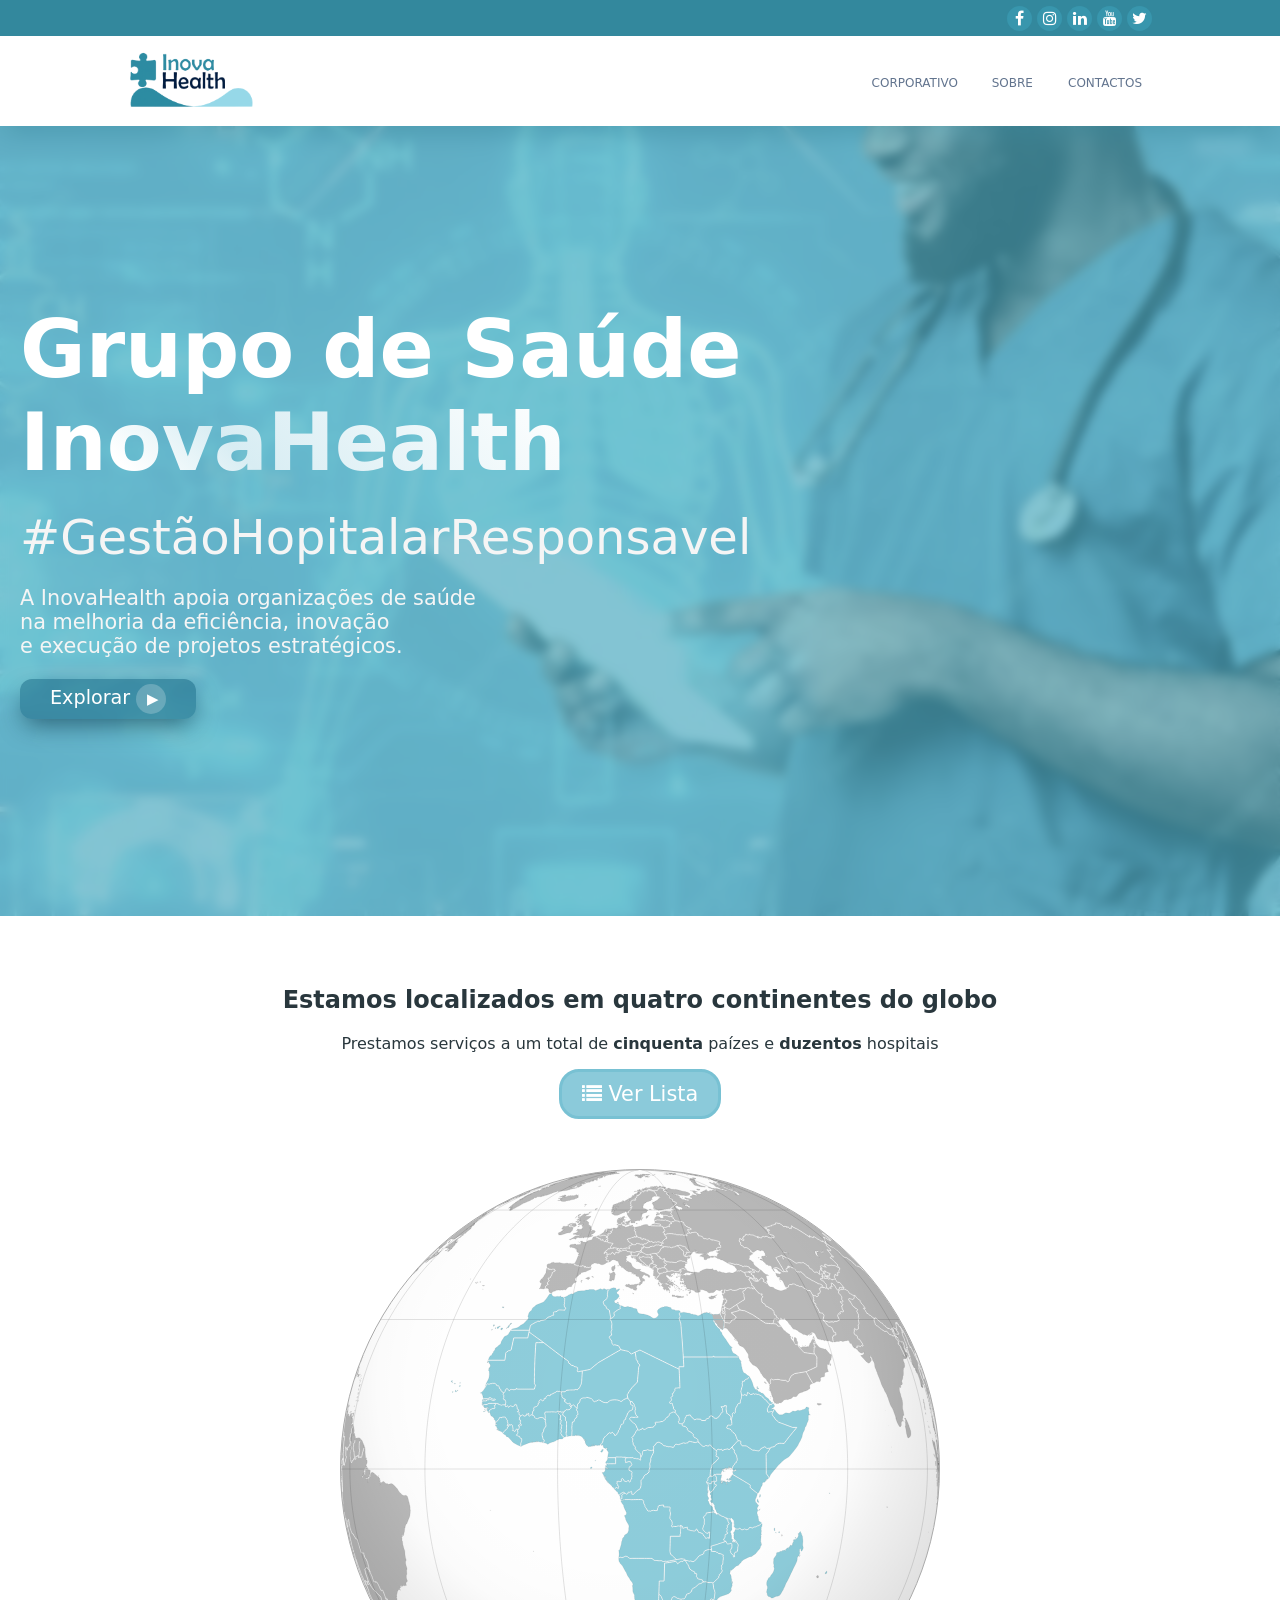
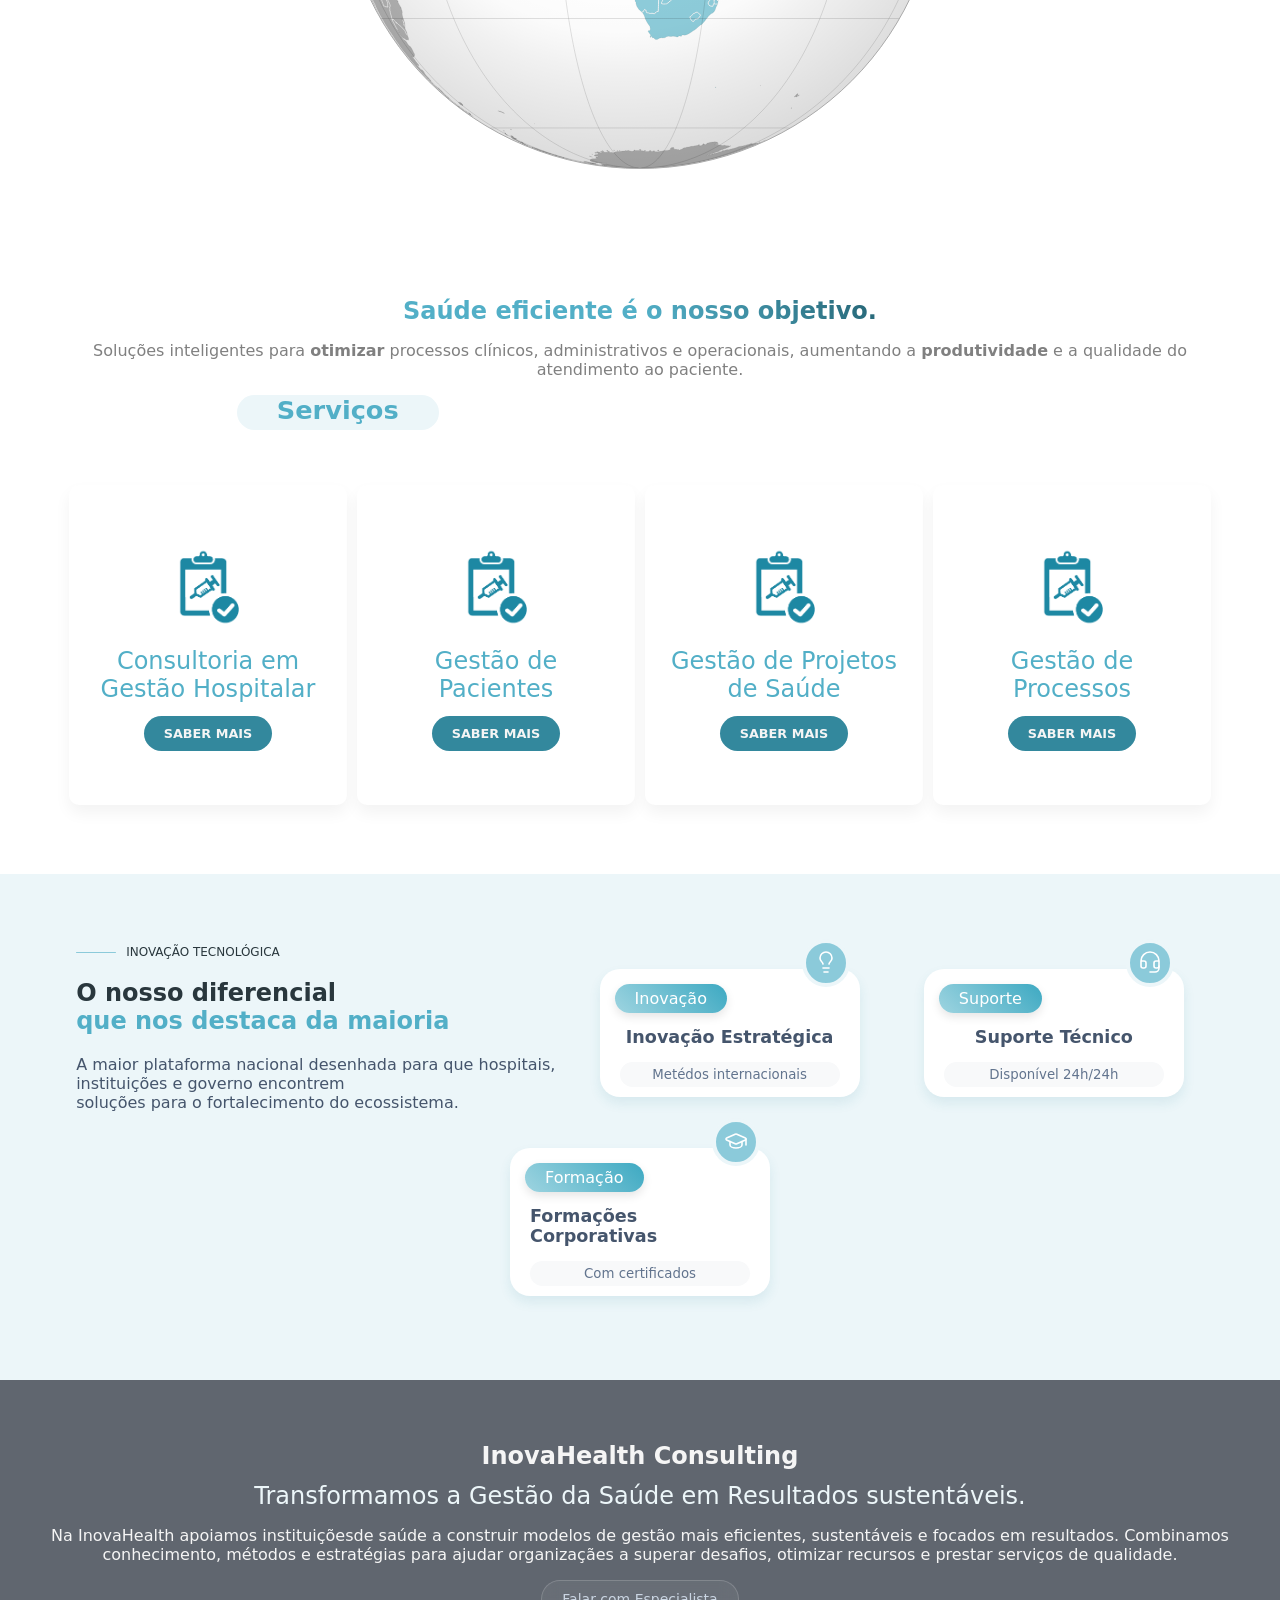
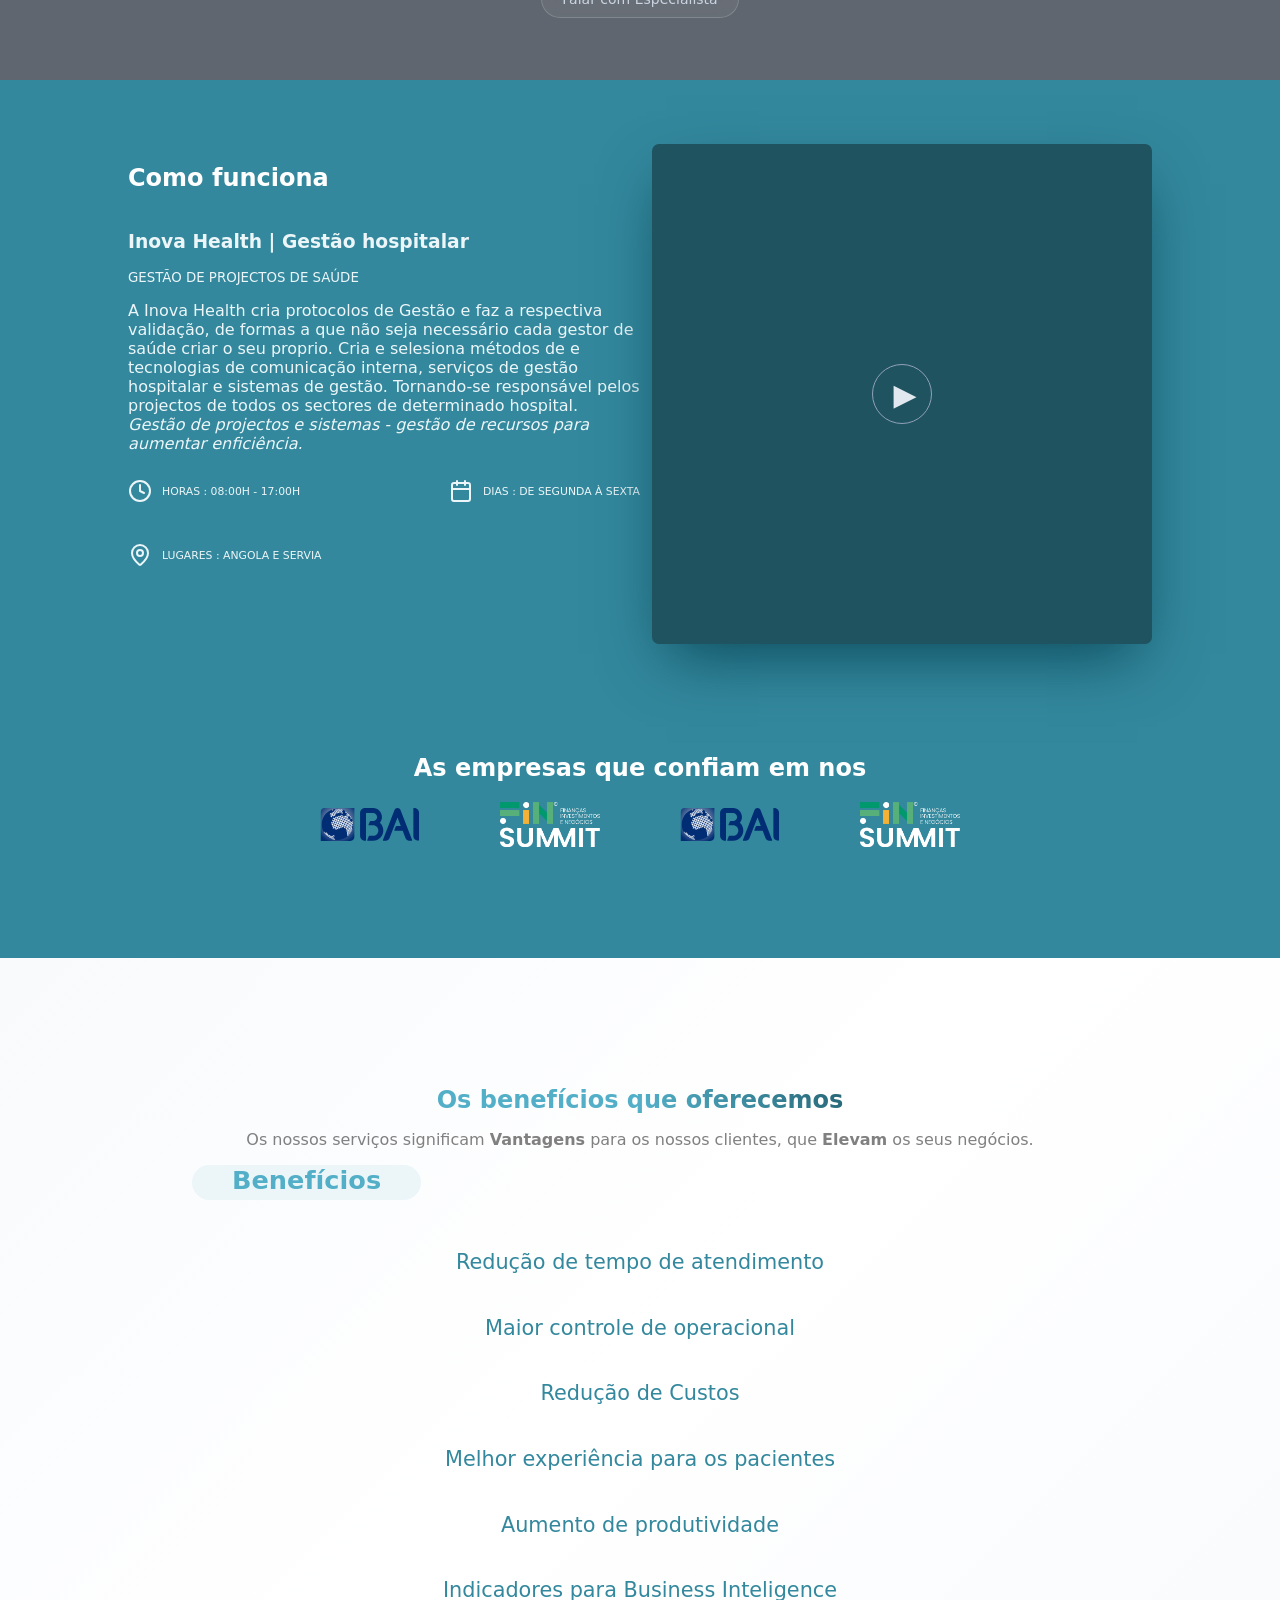
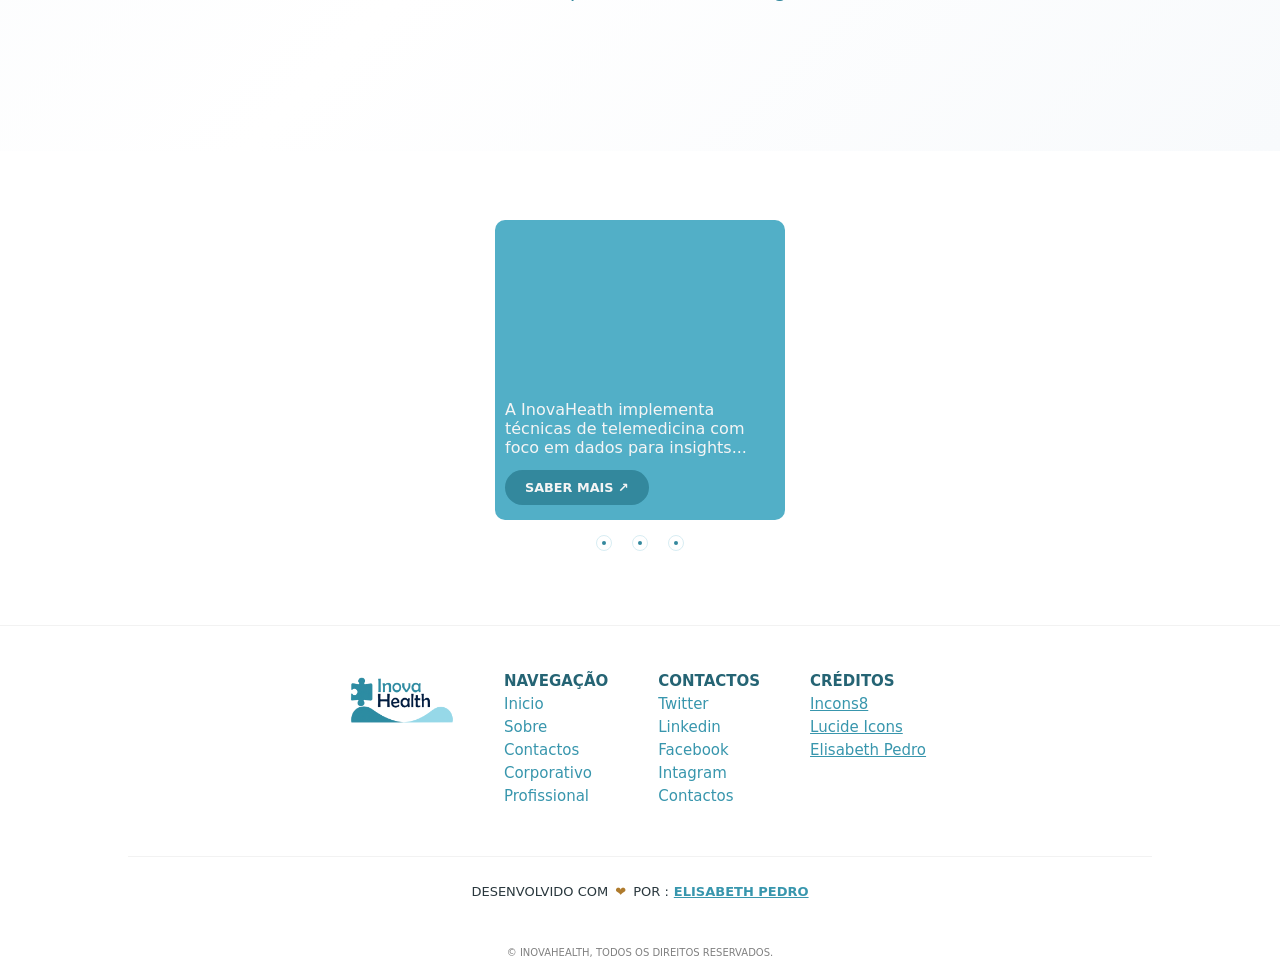
==== index.html @ 7c8f57f0 "..." ====
<!DOCTYPE html>
<html lang="en">

<head>
    <meta charset="UTF-8">
    <meta name="viewport" content="width=device-width, initial-scale=1.0">
    <title>Inova Health</title>
    <link rel="stylesheet" href="./styles/index.css">
    <!--link href='https://fonts.googleapis.com/css?family=Inter' rel='stylesheet'-->
    <link href="https://fonts.googleapis.com/css2?family=Poppins:wght@100;200;300;400;500;600;700;800;900&display=swap"
        rel="stylesheet">
    <link rel="stylesheet" href="https://cdnjs.cloudflare.com/ajax/libs/font-awesome/4.7.0/css/font-awesome.min.css">
</head>

<body id="body">
    <header>
        <div class="header-top">
            <i class="fa fa-facebook"></i>
            <a href="https://www.instagram.com/inovahealthorg" target="_self">
                <i class="fa fa-instagram"> </i>
            </a>
            <i class="fa fa-linkedin"></i>
            <i class="fa fa-youtube"></i>
            <i class="fa fa-twitter"></i>
        </div>
        <div class="header-bottom coloredIten" id="header">
            <div><img class="coloredIten" src="./assets/images/inovaHealthBGLess.png" alt=""></div>
            <i onclick="abrirMenu()">
                <svg class="coloredIten" xmlns="http://www.w3.org/2000/svg" width="24" height="24" viewBox="0 0 24 24"
                    fill="none" stroke="currentColor" stroke-width="2" stroke-linecap="round" stroke-linejoin="round">
                    <path d="M4 5h16" />
                    <path d="M4 12h16" />
                    <path d="M4 19h16" />
                </svg>
            </i>
            <nav class="nav hidden-menu" id="menu">
                <span class="icon-close-menu" onclick="abrirMenu()" id="icon-close-menu-id">
                    <svg xmlns="http://www.w3.org/2000/svg" width="24" height="24" viewBox="0 0 24 24" fill="none"
                        stroke="currentColor" stroke-width="2" stroke-linecap="round" stroke-linejoin="round"
                        class="lucide lucide-x-icon lucide-x">
                        <path d="M18 6 6 18" />
                        <path d="m6 6 12 12" />
                    </svg>
                </span>
                <span class="nav-item-set" id="nav-item-set-id">
                    <a href="#"> <span class="iten-menu-icon"> <i class="fa fa-building-o"></i></span> Corporativo </a>
                    <!--a href="#"> <span class="iten-menu-icon"> <i class="fa fa-user"></i></span> Utente </a>
                    <a href="#"> <span class="iten-menu-icon"> <i class="fa fa-briefcase"></i></span> Profissional </a'-->
                    <a href="sobre.html"> <span class="iten-menu-icon"> <i class="fa fa-info-circle"></i></span>
                        Sobre</a>
                    <a href="contactos.html"> <span class="iten-menu-icon"> <i class="fa fa-phone-square"></i></span>
                        Contactos</a>
                </span>
            </nav>
        </div>
    </header>
    <main>
        <section class="section section-banner">
            <video style="object-fit:cover" autoplay="" muted="" loop="" playsinline="" preload="metadata">
                <!--source src="https://camblycdnimages.camblycdn.com/brandvideo/1600x600-Video_03_241026.mp4" type="video/mp4"-->
                <!--source src="./assets/videos/5406015-uhd_3840_2160_25fps.mp4" type="video/mp4"-->
                <!--source src="https://alivasaude.com/wp-content/uploads/2025/08/shutterstock_1107847121.mov"-->
            </video>
            <div class="section-banner-content">
                <h3 id="banner-content-h3">Grupo de Saúde <span>InovaHealth</span></h3>
                <h5 id="banner-content-h5">#GestãoHopitalarResponsavel</h5>
                <!--p>
                    Saúde responsável é estar consigo em cada passo 
                    <br>
                    Na Inova Health cuidamos de si hoje, 
                    <br> para construirmos um amanhã melhor
                </p-->
                <p id="banner-content-p">
                    A InovaHealth apoia organizações de saúde
                    <br>
                    na melhoria da eficiência, inovação
                    <br> e execução de projetos estratégicos.
                </p>
                <button id="banner-content-btn"><span class="banner-cta-span1">Explorar</span> <span
                        class="banner-cta-span2">▶</span>
                </button>
            </div>
        </section>
        <section class="section section-lugares">
            <div class="section-header header-lugares animado">
                <h1>Estamos localizados em quatro continentes do globo</h1>
                <p>Prestamos serviços a um total de <b>cinquenta</b> paízes e <b>duzentos</b> hospitais</p>
                <div>
                    <button> <i class="fa fa-list"></i> Ver Lista</button>
                </div>
            </div>
            <div class="mapa ">
                <svg class="animado" xmlns:inkscape="http://www.inkscape.org/namespaces/inkscape"
                    xmlns:sodipodi="http://sodipodi.sourceforge.net/DTD/sodipodi-0.dtd"
                    xmlns="http://www.w3.org/2000/svg" xmlns:svg="http://www.w3.org/2000/svg"
                    xmlns:rdf="http://www.w3.org/1999/02/22-rdf-syntax-ns#" xmlns:cc="http://creativecommons.org/ns#"
                    xmlns:dc="http://purl.org/dc/elements/1.1/" width="600" height="600" viewBox="0 0 600 600"
                    version="1.1" id="svg268" sodipodi:docname="Africa_(orthographic_projection).svg"
                    inkscape:version="1.3.2 (091e20e, 2023-11-25, custom)">
                    <sodipodi:namedview id="namedview268" pagecolor="#ffffff" bordercolor="#000000" borderopacity="0.25"
                        inkscape:showpageshadow="2" inkscape:pageopacity="0.0" inkscape:pagecheckerboard="0"
                        inkscape:deskcolor="#d1d1d1" showgrid="false" inkscape:zoom="0.5" inkscape:cx="162"
                        inkscape:cy="139" inkscape:window-width="1350" inkscape:window-height="689"
                        inkscape:window-x="0" inkscape:window-y="0" inkscape:window-maximized="0"
                        inkscape:current-layer="svg268" />
                    <title id="title1">inovaHealth</title>
                    <defs id="mydefs">
                        <radialGradient id="shadow" cx="280" cy="220" r="380" gradientUnits="userSpaceOnUse">
                            <stop stop-opacity="0" offset="0" id="stop1" />
                            <stop stop-opacity=".006" offset=".5" id="stop2" />
                            <stop stop-opacity=".009" offset=".56" id="stop3" />
                            <stop stop-opacity=".017" offset=".64" id="stop4" />
                            <stop stop-opacity=".039" offset=".7" id="stop5" />
                            <stop stop-opacity=".055" offset=".74" id="stop6" />
                            <stop stop-opacity=".142" offset="1" id="stop7" />
                        </radialGradient>
                    </defs>
                    <style id="BStyle" type="text/css">
                        path {
                            stroke-linejoin: bevel
                        }

                        .map {
                            fill: #b9b9b9;
                            stroke: #646464;
                            stroke-width: .1
                        }

                        .lakes {
                            fill: #fff;
                            stroke: #646464;
                            stroke-width: .1
                        }

                        .borders {
                            fill: none;
                            stroke: #fff;
                            stroke-width: .8
                        }

                        .graticules {
                            fill: none;
                            stroke: #000;
                            opacity: .4;
                            stroke-width: .3
                        }

                        /* AU member States */
                        .dz,
                        .ao,
                        .bj,
                        .bw,
                        .bi,
                        .cm,
                        .cv,
                        .cf,
                        .td,
                        .km,
                        .cg,
                        .cd,
                        .dj,
                        .eg,
                        .gq,
                        .er,
                        .sz,
                        .et,
                        .ga,
                        .gm,
                        .gh,
                        .gw,
                        .ci,
                        .ke,
                        .ls,
                        .lr,
                        .ly,
                        .mg,
                        .mw,
                        .mr,
                        .mu,
                        .ma,
                        .mz,
                        .na,
                        .ng,
                        .rw,
                        .eh,
                        .st,
                        .sn,
                        .sc,
                        .sl,
                        .so,
                        .za,
                        .ss,
                        .tz,
                        .tg,
                        .tn,
                        .ug,
                        .zm,
                        .zw,
                        .bf,
                        .gn,
                        .ml,
                        .ne,
                        .sd,
                        .ga {
                            fill: #8ecddb
                        }
                    </style>
                    <circle cx="300" cy="300" r="300" style="fill:#fff;stroke:none" id="circle7" />
                    <g class="map" id="g201">
                        <path class="lb"
                            d="m384.63 135.42-.09.11-.17.15.17-.15.09-.11zm-.39.35-.27.17-.07.15.07-.15.27-.17z"
                            id="path7" />
                        <path class="jo" d="m384.47 138.54.46-.21.11-.01-.11.01-.46.21z" id="path8" />
                        <path class="mr" d="m165.58 186.25.09-.66-.09.66z" id="path9" />
                        <path class="zw"
                            d="m372.89 413.96-.39-.28-.56-.18-.73-.08-.95.03-1.19.15-1.25-.18-1.3-.52-1.1-.18-1.37.22-.05.01-.22-.17-.33-.38-.61-.07-.16-.09-.12-.14-.08-.18-.01-.2.15-.62-.05-.07-.15-.08-.33-.07-.79-.28-1-.28-1.63-.3-.64-.08-.14-.09-.17-.23-.26-.72-.27-.47-.66-.73-.09-.23.08-.58.09-.47.11-.4-.01-.38.03-.46.04-.31-.09-.14-.25-.09-.74-.05-.91.02.01-.47-.03-.73-.14-.43-.19-.22-.4-.23-.83-.31-1.11-.48-.94-.7-1.07-.89-.34-.15-.37-.83-.55-1.42.07-.47-.08-.23-.58-.7-.12-.37-.09-.36-.93-1.03-.31-.45-.23-.57-.23-.47-.2-.18-.27-.31-.18-.36-.07-.27.09-.36.11-.24.93.25.51.02.42-.12.49.17.57.46.64.09.72-.29.94.09 1.16.46.99.1 1.2-.42 1.11-1.14 1.06-1.08 1.04-1.24.65-1.01.91-.81 1.17-.64 1.19-.53 1.8-.66v.01l.39-.55.16-.59.05-.82.13-.53.2-.24.3-.19.4-.25 1.2-.62 1-.4 1.2-.26 1.29-.01h1.96l-.05.79-.01.89.13.09.94.02 1.49.06 1.44.06.87.64.29.14.94.17 1.13 1.08 1.45.1.98.33.85.37.47.44.32.1.44.04.21.04-.08.31-.34.54-.03.77.31 1.07-.03.92-.27 1.64-.15 1.57-.01.56.03.38.07.2-.04.23-.31.66-.26.7-.03.27-.09.2-.16.17-.66.32-.13.2-.03.36.05.3.22.11.27.17.09.22-.02.24-.14.44-.32.73.16.83.23.54.32.62.12.39-.04.28-.09.26-.7 1.14-.49.71-.59.76-.72.47-.19.23-.1.26-.04.56-.09.59-.67.91.27.78-.09.07-.21.12-.92.87-.93.89-.67.65-.78.73-.86.83-.74.7-.71.5z"
                            id="path10" />
                        <path class="zm"
                            d="M371.59 380.63h-1.96l-1.29.01-1.2.26-1 .4-1.2.62-.4.25-.3.19-.2.24-.13.53-.05.82-.16.59-.39.55v-.01l-1.8.66-1.19.53-1.17.64-.91.81-.65 1.01-1.04 1.24-1.06 1.08-1.11 1.14-1.2.42-.99-.1-1.16-.46-.94-.09-.72.29-.64-.09-.57-.46-.49-.17-.42.12-.51-.02-.93-.25-.78-.8-.43-.32-.33-.13-.98-.13-2.24-.18-.24.04-.94.16-1.18.19-1.02.2-1.07.2-.94-.82-1.08-.94-1.12-1.05-.85-.82-.41-.48-.75-.63-.54-.3-.21-.16-.5-1.67-.25-1.54.03-1.17.1-3.22.08-3.24.05-1.63.04-1.62.08-3.26.02-.79h9.41l.27-.02.33-.05.03-.16-.4-.8.03-.28.13-.55.19-.47.26-.62.03-.36-.15-1.19.04-.66.07-.69.07-.66-.05-.45.09-.25.15-.36.09-.4.09-.17-.02-.16-.08-.3-.06-.67-.08-.93-.09-.67.18.04.38.06.18.33.1.36.25.02.67.21.22.3.14.64-.1.33-.23.27.21.23.45.16.26-.05.77-.44.31-.08.4-.08.36-.11 1.01-.2.55-.09.32-.16h.21l.15.13-.15.45-.06.41.17.76.13.35.31.26.23.14.26.27.54-.05 1.17.39.36.18.49.18.35.06 1.22.14.45.09.83.13.67.02.47-.06.34-.11.21-.12.09-.11.16-.38.28-.82.11-.24.25-.12.32-.07.18.13.17.91.9.83.29.69.2.59.2.16.34.2.56.07.5.02 1.04.43.82.34.59.24.27.18.17.3.11.24.15.6.17.48.32.09.28.04.27.32.2.29.39.7.28.48.08.47.34.32.47.13.45.02.26-.14.65-.25.51-.27.36-.1.21.06.15.19.07.38.01.21.33.2.27-.08.11-.23.01-.12.06-1.03.05-.89.04-.84.06-1.02.04-.89.04-.74.04-.77-.23.05-.29.17-.66.02-.26.13-.09.2.04.26-.01.35-.1.16-.29.07-.41-.14-.75-.17-.62-.11-.43-.47-.58-.7-.39-.35-.93-.73-.16-.15-.28-.34-.23-.58-.1-.39-.11-.29-.11-.42.26-.66.39-1.25.27-.91.16-.67.5-.68.06-.61-.16-.79.07-.43.07-1.1.07-.92.02-.45-.1-.79-.29-.87-.66-1.21.01-.26.43-.28.68-.5.34-.3.4-.42.19-.22.4-.54.25-.44.11-.57-.17-.54.38-.1 1.23-.2 1.35-.21 1.43-.22 1.44-.22 1.39-.22 1.26-.2.87-.13.11.37.25.62.29.45.36.4.32.24.21.07 1.36-.02.48.24.42.31.08.47.27.3.29.24.13.02.23-.05.36-.01.34.1.15.11v.4l.1.17.45.07.47.03.44.27.48.05.56.11.25.29.59.3.72.27.51.3.27.14.01.13.13.26.13.19v.27l.05.25.2.07.17.01.17-.18h.21l.23.12.07.29.16.4.29.27.18.25-.09.48-.15.43.38.42.5.41.13.18.01.6.07.2.33.5.15.33-.02.2-1.01.98-.3.1-.29.05-.27.21-.16.21.05.11.08.34.19.53.18.37-.2.47-.42.79-.18.07-.07.6.1.22.18.17.05.41-.03.56-.05.45-.3 1.14.36 1 .14.11.59.01.09.08-.16.29-.27.29-.17.15-.77.34-1.11.37-.25.36-.18.53.1.31.14.17-.08.46-.13.48.01.38-.07.34-.16.16-.22.51-.27.51-.2.23-.29.24-.44.2v.1l.47.24.12.16.03.11-.11.11-.11.15.21.15.27.13.23.34.2.47.05.17.05.06.08.01.17-.07.31-.26.22-.09.24.37-1.07.36-.56.19-1.59.54-1.4.47-.36.09-.72.23-.36.14-1.26.42-.53.2-.43.21-1.04.3-.98.29-1.08.3-1.2.33-.68.24-.46.2-1.07.42-.06.1v.29l.09.58.23.54.2.3.09.79.03.69z"
                            id="path11" />
                        <path class="ye"
                            d="m472.75 214.33-1.86.89-.47.4-.4.49-.26.61-.07 1.08.36.98.06.53-.47.35-.45.25-.49.39-.32.09-.22.31-.28.21-1.07.56-1.2.43-1.94.52-.7.56-.66.38-1.07.12-1.42.53-.78.43-.94.69-.2.22-.11.52-.26.44-.54.72-.42.38-.32.02-.59.2-.72.04-1.27-.25-.3.18-.22.28-.89.5-.85 1-.68.26-1.12.32-.76.41-.53.17-.69.09-1.32-.05-1.23.15-1.12.29-.48.53-.53.85-.97.35-.21.3-.25.62-.64.16-.59.11-.64-.27-1.08.75-.43.12-.66.04-.46.15-.35-.04-.46-.3-.94-.35-.64.23-.13-.71-1.33-2.18.02-1.89-.03-.27-.31-.84-.74-.77-.09-.98-.3-.7-.26-.71.03-.19v-.17l-.47-1.11-.14-.22-.07-.23.09-.18-.03-.2-.21-.34-.27-.64-.95-.5.12-.47.2.16.25.14.01-.3-.03-.23-.55-1.43.31-1.89-.4-1.7.74-.69.18-.21.1-.18.14-.39.25-.12.04-.41-.03-.2-.2-.18-.2-.47-.04-.6.01-.26.02-.46.27-.17.05-.13-.27-.29v-.18l.42-.48.18-.15.29-.15.25.01.3.08.28.14.28.24.3.28.42.11.27-.03.24.13.18-.07.19-.15.34.01.29-.16.86-.08.85.05.85-.14.87.02.88.01.2.02.2.08.81.43.57.09 1.14.12 1.21.12 1.05.11.86-.1.71-.08.2.01.26.27.54.66.5.63.73.03.42-.23.45-.33.27-.26.19-1.02.12-.66.4-.74.34-.61.44-.82.25-.46.47-.89.54-.35 1.04-.67 1.02-.65.66-.43.58-.2 1.02-.17 1.18-.19 1.18-.2 1.26-.21 1.39-.24.95-.16 1.2-.2 1-.17.88-.15.91-.16.28.49.27.5.28.49.27.49.28.5.27.49.28.5.27.49.27.5.28.49.54 1 .27.49.54 1 .54.98.31.16.26.46.72 1.32.36.65.37.66zm-43.66 6.75-.13.11-.06-.19.04-.44.13-.13.14.33-.04.18-.08.14zm1.69 8.08-.28.16.16-.41.2-.08.06.02-.14.31zm-.01-1.35-.05.1-.08-.02-.31-.27.27-.3.2.28-.03.21zm47.91 6.77.25.07.36-.18 1.07-.02 1.37.56-.22.15-.12.21-.54.18-.51.44-1.62.21-.51-.11-.45-.43-.82-.55.25-.35.04-.16.09-.15.38-.27.42.05.56.35z"
                            id="path12" />
                        <path class="vn"
                            d="m593.94 246.07.05.25.1.6.1.59.05.25.02.17-.21-1.1-.1-.48-.03-.18.01.01-.04-.3.05.19zm1.27 6.45.03.22.1.68.13.83.06.46.06.43.01.23-.02-.07-.1-.77-.06-.28-.31-1.98-.36-2.17-.17-1.08-.04-.27-.02-.16-.04-.23-.05-.26-.07-.37-.03-.17-.03-.07-.09-.45v.01l.02.15-.04-.19-.06-.3-.08-.38-.08-.37v-.05l-.03-.21-.05-.27.01-.04.02.01-.01-.07-.05-.28-.06-.37-.03-.21-.03-.16-.16-.78-.02-.13.02.07.05.19.02.08-.09-.49-.01-.06-.01-.09-.01-.02.43 2.25.91 5.16.34 2.03zm-10.98-45.32-.12-.37-.04-.12-.02-.05-.08-.23-.18-.51-.11-.33-.08-.22-.07-.23-.13-.38-.07-.22-.06-.17-.05-.13-.09-.25-.15-.37-.11-.28-.14-.36-.09-.25-.41-1.04-.16-.36-.07-.18-.06-.18-.03-.12-.08-.27-.1-.31-.3-.8-.05-.14v-.02l.01-.01.01-.02.17.36-.01-.04-.22-.67-.14-.39-.11-.34-.08-.21-.12-.35-.11-.31-.16-.43-.06-.16-.03-.07v.05l-.03-.09-.12-.31-.07-.2-.09-.22-.09-.19-.03-.06-.03-.08-.08-.22-.07-.21-.04-.13-.16-.44-.09-.21-.09-.22-.18-.42-.19-.46-.07-.15v.02l.11.39.08.25.16.45.02.1-.09-.2-.1-.2-.17-.3-.12-.25-.64-1.51-.12-.31-.13-.35-.19-.5-.12-.32-.12-.31-.1-.27-.11-.27-.07-.15-.03-.05-.03-.06-.15-.35.01.05.17.42.05.16.02.07-.04-.06-.07-.17-.12-.3-.16-.38-.11-.26-.13-.26-.15-.33-.34-.73-.25-.52-.2-.46-.06-.17-.08-.24-.14-.39-.18-.48-.11-.3-.05-.12-.02-.09.03.05.11.2.14.25.15.29.14.3.13.29.05.08-.01-.02-.07-.22-.07-.21-.1-.25-.08-.22-.14-.36-.09-.24-.01-.03.04.08.34.75.03.05-.04-.12-.24-.59-.09-.23.03.06.52 1.12v-.01l-.02-.05-.07-.17-.15-.39-.17-.41-.08-.23-.01-.05.09.2.12.27.03.04-.19-.48-.02-.08.01.01v-.02l-.08-.18-.09-.25-.2-.48-.18-.43-.08-.17-.04-.11-.06-.17-.17-.41-.08-.2-.04-.11.08.18.15.35.12.26.12.28.1.24.03.06.99 2.36 1.97 4.85 1.88 4.88 1.79 4.92 1.71 4.94.78 2.37z"
                            id="path13" />
                        <path class="ve"
                            d="m12.56 252.51-.16.17.02-.14.07-.24.09-.06.04-.09.05-.05.03.01.02.07-.09.13-.07.2zm-1.35-10.24-.1.67-.03.13-.17.45-.07.03-.06-.01-.02-.09v-.29l-.06.08-.11-.1-.01-.1.11-.36.12-.15.03-.03-.02.23.03.19.07.02.09-.35.2-.5v.18zm-1.37 1.15-.06.12-.06-.12-.01-.16.06-.18h.07l.01.22-.01.12zm2.3 10.49-.09.1.07-.51.04-.14.19-.42.05-.08.01.09-.02.11.03.19-.06.23-.1.26-.12.17zm.94 1.64.05 1.25-.02.14-.04.16-.19.3-.06.15-.12.56-.23.31-.17.38-.13.34-.06.14-.17.07-.08.21-.15.64-.08.27-.13.31-.02.2.02.7v.22l-.08.33-.03.24.03.28.06.07.09-.12.09.01.04.07.02.09-.02.21-.1.46-.08.3-.29.46-.13.26-.08.2-.11-.1h-.06l-.07.15-.04.13-.09.04-.12.07-.06.09-.06.23-.07.32-.01.39-.01.35-.03.32-.07.88-.06.21-.1.23-.13.42-.16.57v.17l.12 1.21.13 1.23.14 1.22.03.05.04.14v.89l-.02.23-.05.3-.09.34-.1.27-.13.24-.1.22-.12.58-.05.21-.05.08-.08.08-.13-.02-.07-.05-.14.44-.14.16-.12.59-.33.48-.31.36-.09.15-.25-.3-.07.09-.1.28-.08.22-.06.02-.05.11-.06.4-.11 1.39-.12.42h-.12l-.04-.49-.07-.36-.1-.86-.03-.12-.04.01-.16.26-.06-.12-.04-.13-.09.04-.15.01-.1.01-.03-.24-.01-.48-.02-.17-.02-.14-.05-.07H5.8l-.03-.09-.01-.41-.04-.2h-.05l-.04.22.04.75v.4l.05.58.17 1.24.02.39-.03.5-.05.77-.03.72.01 1.05.04 1.06v.67l-.04.5-.03.27-.01.11.02.11.08.16.19.09h.12l.19.12-.01.37-.04.61-.05.35-.03.11-.11.08-.11.37-.17.38-.08.05-.04.07-.04.11-.02.14-.05.7-.07.79-.09.47-.1.39-.09.04-.07-.03-.04.11-.05.32-.08.4-.06.21-.07-.02-.09.2-.1.31-.07.27-.06.45-.08.47-.08.33-.04.4-.06.52-.06.02-.01-.31.04-.5-.03-.43-.05-.23-.03-.07-.03.03-.07.21-.09.39-.06.27-.04.13-.1.12-.08.06-.03-.08-.05-.29-.12-.89-.14-1.2-.01-.35.02-.36-.02-.52v-.55l-.01-.19.01-.42-.02-.74v-.61l-.02-.31.02-.27v-.26l-.01-.22-.01-.69.02-.3.01-.3-.02-.2-.03-.23-.02-.46-.04-.43-.02-.17-.02-.07.01-.42-.01-.12-.03-.04-.05-.17-.06.21.02-.33.02-.19.27-1.53.13-.71.02-.1.02-.17.02-.22-.01-.25-.02-1.18-.01-.22-.02-.18v-.5l.04-1.16.01-.58.02-.45.04-.5.02-.39v-.27l.07-.82.13-1.38.1-1.05.05-.72.08-.54.08-.38.09-.57.08-.79.1-.64.11-.5.07-.5.03-.49.03-.31-.01-.32-.07-.22-.07-.03-.07.25-.14.23-.19.21h-.13l-.07-.21-.08.07-.08.36-.04.08v-.2l-.01-.05-.04.12v-.06l.04-.96.04-.9.06-1.07.08-1.23v-.08l-.02.01-.03.02-.03-.13v-.35l-.01-.22-.02-.04-.03.07-.11.43-.03.04-.03.01-.03-.22-.03-.03-.06.14-.02.08v-.22l.03-.33.09-.79.07-.63V261.41l.02-.21.04-.35.06-.46.11-.75.03-.27.12-.81.06-.42.04-.21.05-.33.09-.7.07-.49.07-.55.09-.72.16-1.13.21-1.35.01-.13-.01.06v-.06l.09-.54.01-.1-.04.19-.06.28.02-.14.03-.17.08-.49.11-.62.1-.57.11-.59.33-1.86.15-.85.29-1.52.24-1.21.11-.55.15-.73.09-.39.07-.31.11-.42.46-2.08.08-.32.11-.31.08-.24.09-.26.04-.13.02-.06-.06.24-.08.3-.05.19-.18.47-.03.09-.05.2-.09.44-.07.35-.2 1.15-.05.28-.09.63-.03.08-.01.01-.15.82-.08.56-.29 1.45-.15.65-.15.77-.07.3-.29 1.5-.13.9-.08.45-.09.65-.02.21-.03.26-.08.45-.09.59-.04.32v.13h.02l.12-.4.04-.18.06-.32.14-.65.14-.84.17-1 .11-.66.13-.93.1-.66.08-.62.18-1.05.05-.33.08-.46.15-.8.07-.29.13-.66.08-.18.33-1.07.13-.27.22-.57.08-.29.12-.46.02-.06-.03.44.06-.15.09-.35.12-.66h-.04l-.15.24.05-.29.05-.25.15-.8.14-.6.12-.48.07-.2.08-.21-.04.33-.04.3-.05.3-.17.81-.15.83-.1.57-.05.43.03-.03.03-.07.14-.1.02.3.07.15-.03.62-.04.76-.08.55-.1.54-.04.35-.09.37-.1.61-.09.61-.02.4.12.1.21-.26.32-.24.12-.21.51-.11.05.3-.05.29-.04.23-.03 1.1.12.15.06.36.1.19.1.27.09-.04.08-.09.08-.02.89-1.84.31.04.07-.12.07-.16-.07-.28-.24-.11-.11.19.04-.47.08.01.32-.16.33.1.35-.33.16-.06.08.07.28-.22.43.26.42-.22-.1.31-.16.18-.22.06-.23.45-.31-.08-.24.16.04.12-.08.46.01.09.03.01.02.34-.02.22-.06.47-.12.5-.09.23.11-.08.09-.23.03-.24.06-.28.04.09.01.12-.11 1.33-.04.69.03-.02.02-.03.05-.13.09-.33v.21l.01.08.01.02.03-.29.09-.38.02-.14.04-.03.04.06.04.1.04.44v.45l-.03.25v.14l.03.15-.02.23.07-.36.02-.27.04-.31.16-.01.1-.4.05.24.04 1.1.06.19.21.21.08.53.02.48-.14.5-.19.25-.11.31-.08.3-.05.31-.1.36-.03.13-.1.5-.15.61-.18.65-.42.01.06.26.07.2.08.51.18-.4.19-.03.26-.44.09-.07.35.23.14-.33.09-.09.2.06.14.35z"
                            id="path14" />
                        <path class="va" d="m286.18 100.31-.04.01-.01-.01.02-.02.03-.01v.03z" id="path15" />
                        <path class="uz"
                            d="m481.19 98.96.02-.07.07-.07.31.13.31.17.1.08.06.09-.19.33-.16.15-.1.03v.04l.19.38-.12.07-.13.11-.03.18.06.41-.19.6.08.12.12.1.26.07.4.18.25.15.26-.19.12.04.25.2.49.54.29.14.31.12.17.04.28.13.29.05.14-.05.29.11v-.05l-.56-.8.28.13h.09l.02-.1-.05-.13-.16-.27-.24-.27-.01-.12.04-.02.07.03.08.07.18.24.32.16.44.4.37.45.2.03.27.09.08-.08.14.05.19.21.15.21.13.16.09.04.11-.1.14-.01.21.09.27.15.53.39.12.05.4.03.13.08h.13l.09-.07.39.13.06.07.02.09-.34.54.06.16v.22l-.08.11-.07.01-.52-.21v.05l.03.08.07.1.24.22.06.14v.11l-.29-.09-.08-.06-.05-.06h-.09l-.09.06.01.39.05.2.05.13-.07.07-.1.02-.04.19-.08.14-.13-.11-.12-.11-.07-.04-.09.03h-.13l-.24-.13-.27-.13-.2-.05-.43.07-.19.06-.03.06-.13.02-.47.13-.15-.05-.23-.21-.24-.23-.2-.08-.21-.06-.12-.09-.09-.11-.05-.11-.03-.06.08-.43.07-.39.01-.03-.02-.08-.04-.13-.05-.07-.36-.16-.06-.07v-.07l-.07-.1-.38-.28-.62-.44-.13-.05-.04.03.18.43.01.11-.16.28-.17.19-.3.35-.07.1-.11-.02-.15-.06-.54-.35-.28-.12-.06.12.01.17.25.35v.19l-.07.08.89.95.06.12-.16.04.38.36-.09.04-.34-.09-.41-.05-.62.16-.01.06.03.08.09.07.36.01.32-.04.14.07.09.12.01.07-.1.01-.21.08.03.07.04.07.22.21.19.14.06.08v.06l-.03.03-.15-.1-.03.02.04.09.04.11v.07l-.15-.04-.09.03.18.39.23.43v.29l-.04.11-.14.03-.26-.04-.17-.04-.46-.06-.49-.12-.54-.11-.28.25-.03.16.02.14-.04.07.38.9.09.11.16.08.66.19.13.07.11.09.28.41.08.06.22.05.27-.01.18-.04.24.04.2.09.16.14.14.15.31.9.23.33.38.47.37.37.5.36.35.23.11.11.11.17.11.22.09.34.04.3-.08.13.02.39.09.47.01.62.08.35.56 1 .08.3-.08-.11-.21-.12-.23.02-.19-.05-.15-.13-.17.04-.2.2-.38-.11-.58-.41-.72-.15-.75.09-.3-.46-.34-.58-.42-.77-.09-.6-.08-.12-.12-.11-.14-.1-.58-.16-.2-.09-.3-.19-.36-.2-.29-.13-.43-.18-.36-.1-.13.07-.11.1h-.15l-.19-.05-.83-.45-1.34-.78-1.01-.54-.59-.26-.15-.09-.39-.24-.99-.65-.34.09-.82-.42-.77-.42-.18-.11-1.05-.76-.88-.49-.97-.54-.61-.34-1.05-.57-.55-.34-.2-.13-.26-.24-.9-1.18-.55-.54-.48-.29-.6-.56-.73-.83-.51-.54-.3-.25-.45-.27-.62-.3-.49-.15-.14.01-.05.04-.05.05-.02.22-.23.02h-.18l-.21-.08-.56-.07-.23-.08-.31.01-.6.12-.18-.02-1.02-.5-.43-.2-.13-.11-.12-.19-.06-.27-.03-.19-.16-.2-.27-.22-.14-.23.01-.12.22.04.01-.08-.1-.13-.15-.08-.26-.2-.52-.18-.1-.08-.03-.08.01-.09-.11-.19-.14-.25-.03-.13-.05-.1-.11-.08-.19-.09-.36-.23-.29-.03-.86.01-.33-.09-.3-.13-.52-.48-.18-.11-.13-.05-.26-.02-.32-.05-.21-.08-.69-.44-.64-.39.07.37-.11.07-.37-.03-.31-.06-.09.08-.07.15.09.09.18.11.36.18.65.47.33.25.08.09.01.07-.03.03h-.18l-.1-.08-.1-.13-.25-.2-.19-.12-.19-.07-.23-.05-.31-.1h-.14l-.06.11-.02.15.14.32.05.41-.02.16-.32.09-.86.04-.19.12-.09.15-.04.5-.14.16-.07.23.49.73.6.85.31.24.15.07.06.08-.03.08-.03.09-.04.17h-.16l-.34-.05-.28-.04-.9-.05-.74-.04-.82-.05-.5-.89-.52-.9-.51-.89-1.04-1.78-1.04-1.76-.53-.87-.52-.87-.53-.87-.54-.87-.53-.86-1.08-1.72-1.08-1.7.28-.1.36-.13.34-.13.41-.15.45-.17.39-.15.46-.17.34-.13.33-.13.42-.14.65-.23.72-.26.34-.12.26-.04.42.17 1.62.72.53.25 1.08.48.53.24.54.24.53.25 1.08.48.53.25.54.24.53.25.54.24.53.25.5.22.27.17.34.38.37.3.52.32.52.33.68.44.46.3.48.32.78.51.49.32.23.01.38-.07.51-.11.4-.08.48-.1.45-.09.36-.07.65.05.64.06.9.08.52.04.3.03.33.03.54-.54.17-.08.42.25.41.28.43.3.46.29.36.18.48.23.47.4.63.54.41.35.43.36.29-.29.13-.14.29.45.27.41.4.61.32.51.34.61.32.47.28.41.22.32.47.02.34.01.43.01.32.41.46.58.44.52.38.44.5.57.26.3.35.36.15.09.2.06.53-.04.44-.04.34-.03.84-.07.23.09.1-.06.13-.06.31.26.16.13.19.14.22.13.13.27.19.39.11.2.31.22.2.13.5.26.4.14.22.05.15-.06-.04-.15-.15-.2-.24-.21-.16-.26-.07-.18-.04-.34-.05-.32.05-.32.1-.32-.03-.23-.23-.4.05-.23.12-.14.2-.12-.07-.2.14-.34.11-.16.21-.1.24-.22.12-.26-.06-.49.01-.32.05-.19.16-.01.23.16.11.01.01-.07-.04-.21-.06-.23.04-.1.18-.05.07-.16zm3.05 5.12-.07-.1-.19-.16-.17-.09-.02.04.13.13.26.19.06-.01zm4.16 4.15-.09.03h-.22l-.15-.04-.15-.33-.04-.06-.01-.01-.09-.05-.19-.13-.16-.19-.09-.18.01-.08.05.01.32.28.17.08.26.05.07.27.29.29.02.06zm1.14-.23.06.17-.14-.04-.16-.12-.04-.09.1-.05.03-.05h.05l.1.18z"
                            id="path16" />
                        <path class="uy"
                            d="m67.3 466.09.03.16.11.3.37.73.32 1 .3.57.04.59.2.66-.16-.02.05.28-.2.86-.38-.16h-.19l-.43-.38-.5-.13-.16.15-.06.41h-.11l-.08-.02-.3-.18-.34-.36-.78-.43-1.03-.96-.47-.02-.26.13-.14-.13-.2-.25-.3-.36-.85-.85-.78-.85-.59-.84-.55-.91-.62-1.09-.23-.34-.04-.19.06-.04-.09-.28-.19-.43-.19-.32-.43-.6-.56-.84-.3-.41-.31-.66-.19-.33-.23-.28-.19-.29-.15-.3-.18-.29-.2-.27-.11-.23-.02-.18-.1-.28-.18-.37-.15-.29-.11-.2-.14-.18-.16-.18-.18-.35-.2-.52-.2-.46-.21-.41-.19-.33-.18-.25-.08-.17.01-.09-.12-.26-.39-.66-.37-.54-.19-.43-.14-.5-.15-.4-.16-.31-.05-.17.25.33.27.08.23.02-.01-.09-.22-.54.03-.16.1-.04.16.03.34.36 1.08 1.17.78.82.31.38.25.29.21.26.37.7.18.3.06.09.08.01.08-.05.01-.15-.06-.22-.03-.19v-.09l-.12-.3.02-.03.13.11.38.39.32.37.15.21.17.22.16.19.14.18.26.24.2.16-.01-.16.5.5.69.42.23.25.29.36.47.54.51.49.3.21.25.12.16.1.17.19.23.2.11.07.13.18.3.4.37.49.35.46.43.44.41.35.32.19.26.24.19.25.09.37.13.47.09.36.02.25.06.18.14.27.89 1.44.32.53.09.14.08.1.18.14.17.12.05.02z"
                            id="path17" />
                        <path class="vi"
                            d="m19.78 205.96-.07.05-.01-.23.09-.09.03.05-.04.22zm.19-.12-.1.13-.03-.01v-.05l.08-.15.05.08zm-.98 2.78-.01.22h.09l-.16.22-.17.02.12-.35.13-.11z"
                            id="path18" />
                        <path class="pr"
                            d="m19.03 205.39-.02.1.03-.01.05-.21h.01l.1.13.01.21.06.1-.22.69-.16.27-.14.29-.15.36-.23.41-.15.12-.08.01-.02-.01v-.07l-.08.06-.01-.18-.07.05-.09-.04-.1.15-.05.04-.02-.03-.01-.07h-.08l.01-.13.27-.79.11-.35.08-.3.04-.18.06-.22.08-.14.09-.21.11-.31.05-.08.05-.04.1.15.38.08.01.03-.02.12zm-.06 1.69-.06.03-.03-.04.04-.15.11-.14.08.02.02.08-.01.06-.15.14zm-1.62.22-.01.01v-.02l.01-.05.01-.07.02-.07.03-.07.01-.03.03-.01.01.01-.01.05-.02.03-.01.04-.03.08-.01.03-.01.02-.01.04-.01.01z"
                            id="path19" />
                        <path class="us"
                            d="m88.6 88.55.01-.01h.19l.72-.71.35-.33-.09.11.03-.01.18-.17.12-.11-.01.02-.15.16-.1.1.04-.03.15-.15.21-.2.15-.14.03-.02.08-.07.45-.45.37-.34.26-.23.13-.11.24-.23.26-.24.15-.14.13-.12.15-.15.29-.28.35-.34.39-.36.36-.33.4-.36.5-.46.53-.5.54-.48.62-.54.35-.3.64-.56.46-.4.22-.18.25-.22-.04.07-.04.06-.35.32-.24.22-.13.14-.07.08-.02.03h.02l.24-.18.19-.11.15-.11.12-.1.05-.03v.03l-.23.25-.34.38-.28.3-.55.52-.59.56-.62.59-.44.42-.61.58-.48.46-.62.6-.42.42-.14.13-.07.06-.05.05-.06.07-.09.09-.09.08-.1.09-.25.25-.04.06h.01l-.05.05-.08.1-.06.09-.01.03.04-.02-.03.05-.13.14-.14.13-.07.06-.06.04-.1.1-.1.11-.08.09-.15.16-.14.13-.26.24-.09.1-.12.14-.12.13-.05.08.06-.05.08-.07.06-.05-.01.03-.02.03-.03.05-.11.11-.18.19-.35.37-.18.16-.21.22-.02.06-.06.07-.08.08-.64.57v-.08l-.19.15-.08.04-.27.25-.07.06-.02-.02.05-.07-.06.03-.47.46.02-.04-.17.17-.08.07-.08.06.36-.4.03-.04.03-.05h-.02l-.04.03-.13.13-.13.1.07-.09.13-.14-.24.23-.25.24-.27.29-.17.17.03-.05.13-.15.07-.11-.04.01.16-.16.25-.23.04-.04-.05.03.46-.46-.09.07-.25.24-.22.19-.31.32-.68.66-.27.28-.24.23-.21.19.02-.06-.19.17-.2.19-.04.03.23-.24.07-.08-.39.39.24-.26.16-.17-.15.15-.39.38.03-.03.13-.14.04-.05-.16.17-.22.23-.12.12.05-.06.1-.11-.1.08-.04.04.11-.12.13-.14-.1.08-.27.26-.37.35-.04.06-.1.12-.57.55-.5.5-.8.81-.25.25-.47.49-.41.44-.54.6v.02l.04-.04v.01l-.08.08-.09.11-.04.02-.18.18-.08.07-.2.21-.24.25-.38.39-.1.12-.09.14-.11.13-.63.73-.07.08-.12.13-.15.19-.46.52-.14.18-.06.11.18-.16.23-.21.16-.18.35-.42.17-.2.1-.12-.1.1.11-.13.07-.08.04-.04v.01l-.05.08-.37.45-.53.6-.33.38-.12.13.01-.03-.04.03-.26.19-.18.18-.2.18.08-.09.17-.19.35-.4.01-.02-.63.65-.06.04-.19.19.09-.11.43-.48.37-.41-.01.01-.23.24.12-.15.15-.17.08-.09.02-.03-.31.36-.26.27-.62.7-.27.29-.21.19.01-.04-.07.06-.14.13.06-.08-.14.15-.07.03.07-.07-.25.27-.15.16-.5.56 1.93-2.2 3.5-3.88 3.57-3.81 3.63-3.75 1.51-1.51zm-14.24 15.33-.22.26-.02.02.07-.07.14-.15.19-.21.09-.09.02-.01-.12.14.11-.12.08-.06-.63.66-.07.07-.19.2-.13.14-.05.05-.45.48-.01.02.04-.05-.19.2 1.05-1.21v-.01l.03-.02.05-.06.01-.01-.06.08.02-.02.1-.11.03-.04.04-.02.08-.08.13-.14.36-.38.1-.11-.41.45-.19.2zm12.86-12.84-.09.08.01-.04-.27.27.08-.1.05-.06.25-.27.27-.24.11-.1-.04.07-.25.27-.12.12zm-11.17 11.31-.24.19.1-.12.07-.06.28-.29.04-.04-.13.17-.12.15zm.24-.45-.11.11.01-.02.13-.15.19-.21.21-.23.07-.07.06-.07-.56.64zm-.49.89-.07.06.07-.15.15-.12.04-.04.17-.18.08-.09-.44.52zm.44-.87-.07.08.17-.19.19-.22h.01l-.3.33zm10.33-10.37-.09.08.01-.03.24-.24.04-.03-.05.05-.15.17z"
                            id="path20" />
                        <path class="gs"
                            d="m194.73 554.77.18.16-.47-.14-.14-.07v-.09h.2l.1.05.13.09zm-35.06-12.66.34.15.03-.1.16.01.14.05.1.02h.11l.45.25.17.22.15-.04.38.18.06-.02-.05-.07.02-.08.2.11.34.22.19.06.36.24.4.29.12.04h.13l.08-.04.23.25.26.22.39.16-.03.09.01.12-.16.1-.12-.04-.48-.22-.4-.26-.67-.37-.17-.11-.14-.07-.27-.05-.3-.09-.37-.19-.18-.11-.16-.09-.21.01-.24-.09-.27-.12-1.02-.36-.2.04-.22-.1-.19-.18.01-.1-.58-.04-.26-.07.09-.04h.73l.25-.03.11.08.42.15.26.02z"
                            id="path21" />
                        <path class="io"
                            d="m547.25 338.4-.09.2-.12.09-.01-.52-.12-.37h.06l.14.19v.5l.08-.15v-.15l.05-.15-.01-.16-.06-.25.04-.05.11.22v.17l-.07.43z"
                            id="path22" />
                        <path class="sh"
                            d="m193.76 382.41-.42.03.01-.24.29-.25.21.03.05.29-.14.14zm-43.45-40.93-.15.01-.05-.04-.03-.13.06-.19.05-.12.11.02.15.13.13.12-.06.11-.21.09z"
                            id="path23" />
                        <path class="ai" d="m21.2 206.5-.23.25.06-.14.23-.35.03.03-.09.21z" id="path24" />
                        <path class="fk"
                            d="m119.43 533.26.36.19.08-.06.14.05.23.16.15.15-.08-.03.01.04.24.2.13.08.44.21.04.02-.11-.09-.21-.15-.2-.16-.13-.13v-.04l.12-.07.13.07.55.37-.04.05.16.16.17.07.19.1.15.16.09.08-.01.11-.05.07.17.18.06.14-.01.23.27.19.11.09.29.24-.76-.29-.02.03.73.5.03.09-.15-.06-.01.04.4.36-.4-.23-.5-.32-.23-.19-.33-.34-.21-.14-.36-.47-.13-.14-.03-.08.03-.03-.04-.06-.15-.11-.26-.2-.39-.32-.35-.43-.36-.28.05-.01zm-.41.63.19.06-.18-.23-.01-.07.12.05.21.14.03-.03.01-.14.08.05-.14-.16.15.07.22.15.18.16.07.11.15.14.11.12.07.11.17.18.39.41.48.52.01.05-.08.03-.09-.04-.02.01.31.28.22.22.03.04-.02.02.01.03.08.08-.15-.02-.26-.13-.47-.29-.3-.36.15.02-.19-.24-.07-.12-.11-.12-.08-.1-.15-.12-.1-.06-.03.01.02.05v.07l-.24-.14-.02-.05h.05l-.03-.13-.04-.06-.27-.19-.23-.11-.31-.2-.1-.07-.13-.11-.32-.23.03-.01.23.14.37.21zm.74 1.05.11.04.03-.02.38.33.17.16-.07-.01-.33-.21-.17-.12-.03-.08-.09-.09zm2.94.72.36.28-.18-.09-.19-.13-.08-.1.04.01.05.03zm-3.81-1.99h-.1l-.15-.1-.33-.27.05-.03.22.12.13.11.18.17zm3.66 2.7.03.06-.05-.03-.36-.27-.09-.07.06.02.21.12.2.17z"
                            id="path25" />
                        <path class="bm" d="m50.54 140.25-.15.15-.01-.01.02-.05.15-.15.28-.35v.02l-.29.39z"
                            id="path26" />
                        <path class="vg"
                            d="m20.36 205.3-.03.03-.01-.01.02-.07.08-.19.09-.03-.15.27zm-.26.3-.07.02v-.06l.09-.15.07-.02.01.04-.1.17zm.8-1.67-.04.17-.01-.01-.01-.11-.03-.01v-.03l.01-.06.07-.01.01.06z"
                            id="path27" />
                        <path class="tc"
                            d="m22.54 189.12-.03.07.07-.19h-.02l.12-.3-.01.09-.08.23-.05.1zm.1-.36-.02.05.06-.17.05-.13v-.01l.04-.12.07-.15.01-.01-.17.43-.04.11zm-.05-.05-.09.26.03-.04-.02.06-.03.06-.02.05-.05.07v-.01l.07-.18.11-.27z"
                            id="path28" />
                        <path class="ms" d="m19.77 213.87-.09.3-.05-.09.08-.26.11-.27.02-.02-.07.34z" id="path29" />
                        <path class="je" d="m239.6 73.54-.03.17-.16.04-.1-.06h-.24l-.24.04.16-.31.44.04.17.08z"
                            id="path30" />
                        <path class="gg" d="m238.34 72.65-.2.22-.27-.08v-.05l.39-.13h.06l.02.04z" id="path31" />
                        <path class="im"
                            d="m238.98 57.53-.77.38-.2-.07-.22.04-.05-.01.18-.14.3-.33.3-.12.46-.34.29-.09.07.01.04.03-.07.38-.22.13-.11.13z"
                            id="path32" />
                        <path class="gb"
                            d="m240.58 65.59-.28.14-.78.13-.37.14-.68.32-.12.03-.79-.08-.44-.41-.32-.17-.15-.02-.19.05-.38.05-.36-.01.27-.18.29-.11-.53-.07-.13-.06-.12-.13-.43-.02-.22.03-.43.17-.64.19-.56-.26-.08-.11.1-.22-.02-.17-.16-.06.34-.22.36-.15.69-.15 1.12-.35.6-.15.61-.25.27-.16.24-.21.27-.26.3-.22-.18-.05-.02-.16.1-.16.16-.14-.01-.18-.06-.19.07-.14.11-.16-.38.01-.39.05-.4.11-.4.15-.3.03.06-.12.19-.15.43-.21.44-.18.19-.13.17-.15.23-.13.57-.23 1.01-.26.14-.02.33.03.36-.04.34-.09.31-.02.55.27-.02-.42.35-.1.26.38.14.04.37-.05-.11-.07h-.15l-.17-.06-.12-.12-.11-.38.12-.23.29-.24.3-.22-.15-.04-.1-.08.05-.22.14-.19.45-.17.22-.25.17-.28v-.13l-.38.02-.2.05-.19.09-.16-.01-.31-.31-.15-.23-.22-.49.07-.3.66-.63.74-.4.73-.14-.12-.02-.99-.01-.36.05-.38.16-.2.05-.19.02-.2.08-.22.12-.2.07-.32-.02-.18.02-.08-.06-.04-.11-.12-.03-.15.03-.38.15-.34.09-.32-.09-.4-.18-.12.07-.19.16-.19.25-.23-.22-.14-.29v-.18l.09-.21.2-.07.13.07.5-.48.83-.63.27-.18.24-.24.06-.15-.04-.14-.31-.29.13-.24.2-.28.21-.16.06-.03.61.01-.19-.09-.35-.24.06-.09.23-.23-.07.03-.15.1-.33.25-.15.06-.36.06-.13.13-.07.03-.17.01-.12.12-.04.01.02-.13.11-.21.17-.19.2-.14.67-.34-.29.1-.71.31-.38.21-.11.07-.06.06-.03.07-.08.36-.12.17-1.07 1.12-.15.11-.11.06-.09.02-.22-.02-.06-.09.06-.09.12-.15.48-.53.16-.15.2-.14.4-.24.01-.01-.21.05-.07-.02-.03-.05.42-.71.27-.23.24-.33.29-.29.26-.21.26-.27.23-.11.15-.19.29-.19.26-.2-.09.02-1.22.53-.29.09-.31-.02-.21-.06-.12-.13.05-.24-.23-.01-.18-.04.02-.03.34-.13.44-.05.51-.21-.27-.14.06-.04.37-.12.61-.4.29-.37-.09-.18v-.11l-.29-.13.04-.16.09-.09.17-.08.22-.07.31-.07-.21-.07-.05-.08v-.12l.04-.07.3-.3.15-.13.25-.16.66.01.12-.07h.08l.3.06-.01-.07-.34-.38-.01-.07.28-.2.07-.1.03-.09.09-.08.2-.03h.53l.15-.03v-.1l-.05-.13.04-.11.08-.09.12-.19.07-.09.21-.12.12-.04.14-.02.27.04.08.05.06.12.1-.01.44-.13.12-.02.07.15.69-.12.87-.05.55-.08.55-.03.55-.09.51.04-.01.05-.07.08-.24.2-.1.22-.07.07-.1.08-.28.16-.64.22-1.22.52-.7.26-.14.12-.14.17.32.04.1.05-.13.09-.67.31-.29.28.38-.01.35-.06.72-.17.66-.13h.29l.5.1h.13l.26-.05h.24l1.6.03.48-.06.27.07.16.18.08.33-.04.06-.21.15-.36.19-.36.26-.13.14-.12.16-.15.14-.78.68-.64.38-.33.27-.35.22-.31.13-.3.1-.79.09-.24.07-.31.12-.29.06.31-.01.34-.06.56-.03.52.23-.14.19-.33.15-.6.02-.7.33-.3.1-.28.06-.32-.02-.55-.09-.21-.09.16.15.22.08 1.45.19.1-.02.59-.2h.66l1.08.36.24.28.34.4.21.15.15.15.03.21-.06.71-.02.69.06.76.08.21.16.15 1 .34.21.12.32.33.29.35.29.27.36.22-.26.12-.21.18.01.24.09.24.21.37.16.42-.1-.07-.1-.03-.17.01-.16-.02-.25-.13-.22-.16-.59.07-.31-.03h-.27l.48.09.57.01.99.69.28.42.05.55-.26.24-.33.16-.32.19-.31.2.6.31.16-.01.17-.04.19-.11.34-.25.16-.09.46-.03.36.02.35.05.33-.01.62.1.3.1.7.44.1.24-.02.32-.1.34-.24.32-.26.29-.22.37-.11.14-.14.1-.55.3-.34.12-.11-.05-.13.01-.04.07.09.15-.05.18-.32.14-.29.05-.43-.07-.72.26.42.13.04.13-.19.25-.32.11-.34.04-.33.02-.29.06-.3.11.35-.06.21.05.07.21.11.06.61.09h.39l.78-.05h.37l.12.03-.05.17-.19.43-.13.08-1.13.36-.29.25-.11.15-.58-.03-.34.16-.51.1-.41.12-.42.14-.31.04-1.24-.17-.79.02-1.11.14-.26-.02-.36-.14-.38-.1-.46-.04-.37-.13.17.25-.66.24-.29.05-.27-.01-.58.07-.51-.03.01.17.09.15-.14.07-.13.01-.94-.11-.15.02-.16.1-.34-.05-.28-.18-.32-.12-.37-.05-.31.02-1.38.27-.37.28-.28.4-.33.36-.41.27-.37.03-.26-.18-.55-.21-.16-.14-.06-.01-.1.05-.27.06h-.26l-.42.06-.76.17-.33.12-.74.31-.16.09-.35.32-.36.06-.22-.21-.31-.07-.4.07-.27.11-.06-.09.08-.18.36-.22.78-.16.81-.43.42-.26.18-.14.19-.09.21-.04.17-.16 1.14-.64.13-.15.16-.26.18-.25.77-.17.56-.53.1-.04 1.02-.09h.71l.68.11.36.01.39-.04.35-.14.7-.51.37-.23.4-.2.39-.23.66-.43-.39.15-.49.23zm-2.24-5.4.09.06.32-.01-.17.13-.4.14-.3.15-.33.12-.07-.14h-.16l-.11-.26.14-.39.36-.1h.42l.21.3zm13-17.11h-.29l.23-.16.2-.04.31.02-.09.07-.36.11zm5.53-3.36-.08.03-.11-.27.34-.29.21.01-.01.07-.06.08h-.11l-.02.02-.04.14-.08.16-.04.05zm-.62-.06-.05.18.15-.05.1.17h.1l.2-.07-.12.17-.4.45-.09.07-.1.14-.05.03-.19.28-.16.09-.21.22-.05.02-.1-.08.32-.34.15-.19.02-.1-.03-.09-.21-.01-.2.04-.01-.05.03-.07-.03-.02h-.24l-.06-.02-.01-.07.01-.05.24-.04.2.02.35-.11v-.35l-.23-.03-.04-.03.08-.06.15-.04.3-.17.14-.03.15.01-.11.18zm1.67-.71-.02.03-.24.22-.04.08-.2-.01-.02-.02.03-.13.09-.13.05-.03.07-.02.05.03.13-.07h.05l.05.05zm-8.78 5.3-.16.04-.15-.01-.14-.15-.02-.12.06-.07.11-.03.19.04.04.13-.03.08.01.04.12.03-.03.02zm.53.14-.03.01-.07-.05-.06-.18.26-.03.11.02-.09.08-.12.15zm.09-.77-.07.06h.19l.25.06h.17l.1.07-.15.14-.1.03-.1.01-.26-.13-.47.05-.08-.01-.03-.04v-.05l.05-.09-.01-.02-.21.08-.06-.01-.02-.04.03-.09.09-.12.19-.18.17-.03.23.02.21.1.04.06-.02.05-.14.08zm1.06-.43-.25.07-.07-.05.07-.18-.22-.07-.1-.05-.05-.08.04-.03.19-.03.2.15.05.13.19.04.02.02-.07.08zm-14.12 7.22-.16.02.01-.04.38-.2.19-.03.04.02-.18.11-.28.12zm2.24 3.32h-.35l-.11-.03-.12-.07.05-.4.14-.15.1-.07.11-.05.19-.02.14.07.03.07.01.28-.09.23-.1.14zm-.42-2.62-1.16.16-.36-.02.01-.08.11-.05.33-.05.34-.39-.36-.17.01-.05.08-.09.08-.04.33-.08.12-.02.09.01.14.1.1.22.27.03.15.09-.28.43zm-1.62 1.2-.11.37-.03.24-.04.08-.15.11-.53.15h-.14l.01-.04.19-.15v-.17l.12-.13-.03-.02-.1.02-.43.2-.12.02.01-.04.17-.17.08-.11.09-.07.12-.07.13-.05h.09l.06.05.34-.15.27-.07zm.25.34-.08.03-.13-.01-.03-.05.02-.07.07-.13.13-.1.43-.14-.13-.05.02-.04.15-.12.48-.18.12-.03h.1l-.38.33-.77.56zm3.59-7.23-.61.48-.14.01-.18.12-.43.14h.3l.06.04-.06.1-.09.05-.53.22-.32.09-.43.23h-.15l-.23.15-.16.07h-.07l-.06-.04-.09-.14.42-.14.08-.08.27-.09v-.02l-.28-.12-.09-.08.04-.04.22-.09-.07-.01-.02-.05-.09-.02v-.04l.06-.12.1-.12.13-.05.08-.06.05-.02.14.03.1.1.21-.04.21.02.02-.02-.01-.24.06-.05.12-.05.6-.17.8-.28.18-.05.02.04-.02.15-.14.19zm-2.54 3.91-.1.03h-.09l-.07-.05-.05-.14.34-.09.08.06.01.06-.04.07-.08.06zm1.25-1.53-.08.12-.13.15-.03.16-.05.11.09.03.03.05.46.06.47-.02.06.05-.03.07-.12.08-.35.15-.45.24-.12.05h-.1l-.06-.02.2-.42-.37.05-.27-.01-.12-.05-.04-.1-.06-.25-.55-.1-.08-.14v-.08l.05-.05.18-.1.14.03.11-.02.09-.05.02-.03-.03-.09.01-.03.69-.12.16-.17.14-.02.12.06.1.19-.08.22zm-2.44-.5.2.16-.4.26h-.35l-.38-.19.02-.04.08-.06.1-.04.09-.01.1.03.2-.05.13.01.21-.07zm-1.09 1.6-.12.01-.14-.01-.06-.05.02-.17.05-.1.16-.2.13-.23.3-.01.05.03-.37.7-.02.03zm-.7.42-.25.04-.07-.02v-.04l.12-.09.19-.04.1.05-.01.05-.08.05zm-1.54 8.5-.23-.02-.2.06-.13.05-.11-.01-.31.02-.29-.01.01-.08.17-.24-.03-.06-.25-.04-.07-.05-.07-.17.01-.08.04-.1-.09-.14-.15-.1h-.12l-.32.16-.28.16.02.08.01.11-.15.08-.42.17-.08.07-.11.04-.13-.05-.38.01-.16-.03-.13-.13-.44-.09.04-.21-.08-.03-.35-.36v-.12l.11-.07.27-.11.79-.18.15-.07.06-.06-.16-.07-.14-.08-.03-.06.02-.04.13-.06h.21l.15.02.17-.05.26-.05.19-.07.23-.17.23-.16.06-.08.29-.3.11-.07.54-.19.05.1.2.03.25-.1.4-.3.17-.02.16.02.37-.04.69-.14h.28l.35.07h.29l.14.22-.05.34.14.34.27.3-.08.18-.2.1-.38.12-.07.13.25-.07.19-.03.43.03.08.14v.19l-.02.17-.13.17-.09-.05-.04-.16-.1-.07-.13-.04-.04.22-.18.29.05.02.21.01-.29.3-.33.08-.35.03-.14.11-.13.13-.28.21-.29.12-.27-.03-.24-.09zm10.73 10.82-.31.12-.13.13-.08.05-.19.04h-.17l-.56-.27-.16.01.2-.12.44-.1.28-.13.48.13.2.14z"
                            id="path33" />
                        <path class="ae"
                            d="m474.33 170.56.35.38.83 2.6.11.19-.12.03-.08.2-.07.3-.18.16-.13.18-.11.22-.14.05-.28-.28-.23-.29.02-.06.09-.02-.01-.15-.12-.22-.16-.08-.17-.01-.14.1-.12.19-.03.21.1.41.18.46.07.22-.01.28.08.42.16.31.12.19.05.16-.01.51.17.1.48.04.23.34.17.24.01.14-.3.1-.39.12-.31-.03-.5.15-.23.24.13.15.13.12.14.31.04.45-.03.44-.05.55-.05.63-.05.94-.06.75.12.54.1.35.15.7-.14.39-.06.01-.3-.05-.11-.02-.29-.04-.46-.07-.6-.09-.71-.11-.79-.11-.85-.13-1.76-.26-.85-.13-.8-.12-.72-.1-.61-.09-.47-.07-.3-.05-.11-.01-.34-.05-.24-.26-.29-.32-.29-.31-.3-.31-.29-.32-.29-.31-.29-.32-.3-.31-.29-.31-.29-.32-.3-.31-.29-.31-.29-.32-.3-.31-.58-.62-.3-.32-.2-.21-.14-.23-.17-.62-.04-.13.08-.25.12.18.22.24.26-.06.13.04.32.85.28.31.27.12.84.07.48-.12.85-.56.47-.2 1.45.04 1.22.23 1.82.14.33-.04.83-.45.48-.39.31-.11.12-.39.01-.49.04-.33.13-.15.08-.27v-.45l.2-.45.97-1.1.48-.92-.02-.3.27-.44.18-.49 1.09-1.39.12-.58-.02-.64v-.04l.12-.03.22.1.17.48.07.45.14.48.06.26.21.22.26.09.1-.01.04-.11zm.54 1.96-.04-.21-.07-.1-.16-.01-.01.17.06.25.11.02.11-.12zm-9.55 4.63-.27.03-.31-.19.47-.24.12-.11.09-.22.18.19-.06.3-.06.13-.16.11zm-2.76-.14-.06.03-.13-.26-.02-.08.14-.11.17.21-.1.21zm5.11.53.04.16-.39-.05-.08.08-.33-.04-.34-.12.16-.19.48-.23.28.21.18.18zm1.66-1.27-.01.1-.11-.01-.29-.09-.12-.13.12-.16.07-.01.15.17.19.13z"
                            id="path34" />
                        <path class="ug"
                            d="M391.9 305.23H376.59l-.1-.02-.08-.02-.33.07-.35.23-.38.09-.4-.04-.05.03-.2-.01-.29-.01-.26.06-.21.2-.2.34-.37.39-.29.35-.25.25-.56.41-.31.12-.15-.02-.1-.07-.17-.53-.11-.08-1.09.27h-.17l.02-.16-.08-1.23v-.75l.14-.47.09-.54.01-.48.2-.82-.07-.48.26-1.72.07-.28.1-.82.16-.26.14-.1.19-.51.35-.81.25-.41-.05-.92.03-.62.06-.14.53-.23.68-.57.29-.67.41-.44.79-.27v-.01l2.33-2.31 1.07-1.25.47-.64.02-.23.08-.3-.19-.23-.23-.22-.07-.19-.2-.1h-.28l-.19-.14-.21-.28-.21-.18-.67.02-.51-.29v-.39l.19-.77.38-.88.02-.24-.06-.21-.09-.18-.18-.18-.17-.21.12-.63.24-.62.19-.31.19-.35-.06-.29-.29-.14.15-.27.3-.47.59-.48.52-.31h.35l.68.25.62.3.34.01.41-.12.83-.53.21.17.26.32.27.53.54.24.26.16.18.05.1-.04.2-.42.24-.22.44-.29.99-.23.71-.07.3-.04.5-.14.79-.42.79.54.85.11h.82l.24-.17.14-.13.84-.9 1.14-1.22.81 1.72.27.1-.04.15-.06.15.51.41.63.22.23.21.02.23-.19 1.01.05.29.21 1.01.38.23.34 1.01.67.43.1.13.16.49.21.54.16.13.1.03.2.57-.11.33.17.97.26.88.08 1.04v.75l-.05.39-.12.23-.21.23-.23.35-.2.38-.13.18.1.57-.02.15-.05.07-.3.08-.39.15-.23.16-.33.28-.26.31-.35.91-.58.71-.1.24-.55.42-.24.52-.15.64-.22.46-.46.63-.11 1 .01 1.99-.13 2.26.01.89z"
                            id="path35" />
                        <path class="tm"
                            d="m440.59 112.62.06.2-.45-.58-.4-.63.03-.18.13.01-.01.23.64.95zm3.68-10.06.82.05.74.04.9.05.28.04.34.05h.16l.04-.17.03-.09.03-.08-.06-.08-.15-.07-.31-.24-.6-.85-.49-.73.07-.23.14-.16.04-.5.09-.15.19-.12.86-.04.32-.09.02-.16-.05-.41-.14-.32.02-.15.06-.11h.14l.31.1.23.05.19.07.19.12.25.2.1.13.1.08h.18l.03-.03-.01-.07-.08-.09-.33-.25-.65-.47-.36-.18-.18-.11-.09-.09.07-.15.09-.08.31.06.37.03.11-.07-.07-.37.64.39.69.44.21.08.32.05.26.02.13.05.18.11.52.48.3.13.33.09.86-.01.29.03.36.23.19.09.11.08.05.1.03.13.14.25.11.19-.01.09.03.08.1.08.52.18.26.2.15.08.1.13-.01.08-.22-.04-.01.12.14.23.27.22.16.2.03.19.06.27.12.19.13.11.43.2 1.02.5.18.02.6-.12.31-.01.23.08.56.07.21.08h.18l.23-.02.02-.22.05-.05.05-.04.14-.01.49.15.62.3.45.27.3.25.51.54.73.83.6.56.48.29.55.54.9 1.18.26.24.2.13.55.34 1.05.57.61.34.97.54.88.49 1.05.76.18.11.77.42.82.42.34-.09.99.65.39.24.15.09.59.26 1.01.54 1.34.78.83.45.19.05h.15l.11-.1.13-.07.36.1.43.18.29.13.36.2.3.19.2.09.58.16.14.1.12.11.08.12.09.6.42.77.34.58.3.46-.12.02-.38-.1-.75-.2-.78-.38-.51-.25-.04.03-.06.17.01.22.15.41.14.48-.67.02-.56.04-.27.18-.22.26.08.3.14.4.29.89.26.82.19.53.05.37-.16.48-.31.33-.18.15-.01.19.07.18-.06.05-.22-.03-.2.03-.37.19-.39.23-.49.23h-.35l-.12.05v.12l.18.22.15.16.17.22-.06.17.05.29.2.52-.15.16-.22.25-.22.33-.07.07-.18.1-.24-.03-.23-.05-.18.09-.1.25-.15-.07-.18-.27-.21-.16-.56-.39-.45-.27-.14-.02-.25.07-.34.05-.32-.05-.29-.11-.55-.37-.23-.2-.18-.16-.22.04-.16-.16-.11-.2-.05-.24-.25-.45-.3-.32-.23-.14-.03-.1-.05-.22-.01-.19-.2-.39-.33-.42-.36-.6-.28-.58-.3-.3h-1.22l-1.08.02-.1-.06-.81-.74-.64-.56-.51-.32-1-.41-.46-.17-.49-.3-.44-.34-.31-.46-.13-.15-.14-.12-.11-.06-.09.02-1.2-.54-.44-.14-.29.12-.15.01-.38-.15-.24.21-.14.01-.24-.05-.21-.07-.72-.49-.49-.19-.35-.13-.64-.18-.64-.1-.34-.08-.27-.1-.09-.07-.09-.18-.13-.23-.16-.17-.25-.2-.29-.15-.34.03-.54-.02-.49-.15-.33-.03-.38.03h-.32l-.18.11-.07.13.12.4-.05.06-.12.03-.19-.02h-.38l-.69-.07-.84-.02-.53.2-.35.29-.32.32-.31.51-.06.23.11.91-.08.14-.15.1-.18.02-.33.13-.41.23-.31.09-.93-.05-.19-.29-.66-1.06-.59-1.06-.23-.49-.38-.98-.24-.5-.26-.44-.17-.44-.17-.49-.21-.49-.23-.35-.31-.28-.46-.34-.15-.21-.13-.22-.29-.03-.36-.24-.27-.12-.52-.14-.23-.01-.15.1-.05.21-.26-.33-.17-.34v-.71l.33.2.31.09.35.01.31-.06-.19-.24-.23-.14-.25-.11-.23-.32-.14-.33-.07-.31-.17-.13-.19-.07-.37.01-.52-.09-.5-.03.08.37.51.48-.35-.24-.37-.31-.59-.57-.52-.66-.4-.71-.14-.59-.07-.55-.24-.7-.19-.69.33.31.34.27.41.26.17.06.5.11.27-.04.22-.15.32.04.4.29.39.32.36.07.56-.23.3-.06.34.11.15.02.14-.02-.28-.28-.2-.28.09-.14.62.15.29-.1.05-.06.04-.07-.09-.24-.15-.24-.17-.23-.2-.2-.4-.28-1.31-.67-.46-.27-.46-.34-.43-.48-.41-.51-.34-.37-.8-.86-.19-.11-.18-.04-.41-.03-.36.06-.57.15-.39-.04-.13.09-.23.36-.03.32.1.71.34.23.08.15.4 1.07.37.51-.02.04-.14-.12-.52-.53-.77-.64-.88-.98.29-.63.3-.45.29-.28.1-.06.47-.23.66-.2.48-.15.67-.13.22-.02h.36l.35.12.23.1.82.38.84.4.78.44.26.17.2.22.18.21.83.67.35.3.49.4.32.2.34.24.25.19.22.1.19.04.37-.07.41-.12.26-.05h.13z"
                            id="path36" />
                        <path class="tr"
                            d="m339.58 107.25-.89.13-.3-.13.25-.24.51-.15.17-.01.26.24v.16zm42.82 17.35.17-.35-.45-.68-.46-.63.18-.41.47-.49.47-.57-.09-.35-.1-.27-.23-.18-.4-.25-.5.26-.33.3-.25.05-.24.17-.07.3-.29.23-.55.09-.92-.25-1.01-.38-.6-.3-.44-.08-.37.14-1.02.75-.85 1.11-.23.19-.93.48-.66.16-.33-.04-1.34.21-.67.03-.5.25-1.11-.27-.7-.35-.45-.36-.78-.76-.51-.36-1.05-.32-1.87-.79-.47-.09-1.19-.11-1.25-.07-.2.29.12 1.13-.16.31.02.6-.12.17-.22.11-.41-.19-.27-.08-.56.24-1.15.35-.4.04-1.47-.43-.55-.27-.38-.31-.2-.51-.26-.3-.06-.2-.12-.23-.3-.09-.27.17h-.32l-.42-.11-1.03-.43-.74-.04-.36.53-.31.17-.37.05-.05-.15.23-.34-1.13.06-.57.26-.48-.04-.37-.12.03-.14.35-.05.3-.12 1.23-.1.27-.09.26-.37.53-.32.05-.13h-.45l-1.88.09-1.31-.05-.13.15-.2.03-.11-.43.17-.2.28.02.66-.17-.12-.36-.52-.24-.12-.14-.36-.03-.31-.17-.12-.42-.3-.47-.36-.22.02-.12.58-.16.02-.65-.15-.39-.3-.04-.92-.31-.25.03-.34-.34-.54-.25-.24.09-.14.12-.24-.06-.42-.21-.4-.12-.19-.14.16-.38.3.01.01-.3-.31-.49-.01-.26.25-.07.29.05.34.3.14.28-.03.28.23.27.14.07.05-.28.12-.06.19.13.37.06.93-.18.16-.14-.7.01-.27-.14-.33-.31-.21-.28-.05-.13-.12-.21.08-.1.46-.16.34-.46-.19-.13-.21-.06-.21.05-.22-.16-.06-.21.13-.18-.02-.23-.62-.59-.17-.13.09-.19.36-.32.32-.4-.07-.13-.29-.05-1.33.17-.51.15-.93.07-.1-.22v-.19l.16-.36-.15-.86.05-.47.5-.14.53-.69.91-.81 1.07.02.39-.22.63-.02.14.16.1.16.6.22.97-.03.23-.09.21-.12-.53-.4.13-.11.41-.02.46.1.04.09-.1.12-.1.22.14.04 1.24-.13 1.35.11.41-.06h1.04l.16-.13-.35-.17-.32-.06-.22-.09-.23-.12.58-.38.36-.08 1.7-.23 1.27-.12v-.08h-.18l-1.72-.2-.43-.15-.63-.36-.14-.1-.18-.17.01-.37.05-.3.17-.17.66-.03 2.34.31 1.58-.19 1.87.45 1.67-.09.3-.2.27-.64 2.12-1.05.68-.55.81-.3 1.42-.33 1.14-.44.34-.05 3.06.21 2.06.03.81-.41.59.13-.01.15-.06.13.11.25.43.38.4.26 1.06.36 1.24-.31.22.04.3.08.77 1 .47.36.54.24.4.05.21-.25.18-.11.47-.04.89.35.39.35 1.42.28 1.27.14.62.3 1.82.31.63-.05.96-.32 1.96-.35 1.55.49.39.06.31-.04.51.13.46-.07 1.31-.57.35-.33.47-.08.37-.2.93-.63.2-.37.26.08.48.1.32.12.17.03.27-.25.53.01.48.03.26.05.33.08.38.05.1-.12.07-.34.06-.05.04-.03.26-.03.26.03.14.06.23.28.34.1.7.44.39.18.11.08-.07.09.08.11.25.15.28.05.27-.02.17.05.14.09.08.11.02.08.12.16.31.24.32.14.2.16.44.53.21.3.08.28-.04.29-.2.37.14.15.16.2.03.15.43.46.23.29-.07.07-.02.09.53.23.6.18.24.04.58-.09.38-.01.46.17.74.44.83.56.19.18.09.07.17.14h-.12l-.25-.13-.63-.35-.19.15-.11.26.15.99-.15.1h-.34l-.42-.03-.27.05-.05.06.08.1.15.17.14.2.08.17.21.15.25.15.07.15.05.21.01.16-.01.09.19.24.33.29.18.11.16.55.17.25.19.33.19.57.08.13.09.05.21.02.22.05.1.1.03.06-.15.26.04.19.01.26-.02.15-.11.29-.03.29.02.25.09.11.42.04.29.17.72.35.16.14-.08.22.03.09.12.11.11.2.07.23.11.29.13.05.5.27.39.28.04.09-.06.22.12.25.02.06-.16-.1-.24-.03-.23-.01-.12.07-.19.2-.26.22-.21.19-.11.14-.14-.02-.15-.12-.12-.17-.2-.62-.13-.2-.18-.14-.18-.08-.2-.04-.19-.01-.2.19-.31.19-.6-.02-.41-.03-.2-.04-.88-.29-.16-.01-.33-.12-.37-.09-.52.18-.26-.04-.4-.16-.11.04-.24.47-.49.5-.34.09-.34-.51-.23-.19-.08-.03-.19-.06-.12.04-.29.34-.58.21-.49.12-.81.16-.63.07-.28.01-.64-.07-.57-.1-.54.01-.4.04-.85.37-1.42.76-1.15.37-.66.15-.53.09h-.96l-.79-.06-.54.01-.33-.09-.51-.31-.61-.31-.25-.07-.32-.06-.45-.03-.98.45-.31.12-.35.09-.69.27-.3.15-.43-.01-.55-.04-.47.01-.38-.21-.23-.23-.68-.15-.47-.04-.09.11-.04.32.01.81.02.21.62.81.01.13-.28.04-.33.01-.2.08-.15.13.07.71-.36.13-.15.15-.08.44-.1.01-.72-.34-.3-.02zm-36.12-24.56-.02.44.33.49.69.68.63.35 2.46.85.43.08-.02.35-.08.31-.11.21-.65.13-1.94-.38-.48-.04-.32.08-.56.28-.7-.09-.93.15-.18.53-.57.6-1.02.49-.74.26-1.04.94-.46.55-.21.11-.26.09.05-.27.1-.24-.06-.18-.04-.27.36-.3.32-.22 1.01-.39.22-.33-.83.01-.83.07-.54-.04-.46.02-.19-.28-.14-.17.11-.06.15-.03.22-.31.21-.22.31-.28.06-.17-.02-.16-.1-.1-.04-.13-.04-.18-.04-.38.73-.41.25-.04.05-.19-.13-.43-.16-.35-.15-.02-.2-.1-.15-.12-.22-.13-.35-.08-.03-.11.02-.11.11-.11.56-.1.05-.07.05-.2.08-.2.13-.06h.24l.46-.04.31-.07.29-.13.14-.13.68-.07.19-.06.2.05.29.21.48.31.25.1.16-.05.29-.11h.3l.24.02.09-.1.18-.02.53.07z"
                            id="path37" />
                        <path class="tn"
                            d="m280.39 136.35-.02.11-.2.84-.05.29-.05.51-.03.61.33.52v.23l-.15.26-.66.3-.86.39-.74.37-.81.41-.25.26-.4.21-.34.2-.07.19-.25.37-.32.3-.76.14-.14.08-.38.45-.17.17-.22.37.2.95.25.97.04.41-.03.34-.2.37-.43.52-.32.39-.61.69-.18.18-.41.2-.77.27-.55.24-.2-1.07-.17-.9-.14-.75-.25-1.3-.2-1.11-.2-1.1-.36-2-.1-.15-.73-.47-.68-.43-.69-.5-.75-.53-.07-.67-.31-1.01-.38-.57-.15-.14-.82-.37-.47-.26-.12-.16-.06-.41-.28-.81-.32-.73-.1-.5.04-.62.12-.45.2-.2.88-.56.45-.67.5-.25.42-.19.36-.22.33-.35.26-.38.07-.41.16-.64.19-.45.39-.51-.1-.41-.15-.44.13-.76-.02-.31-.12-.27-.11-.35.02-.29.22-.76.16-.58.25-.76-.04-.21-.11-.15-.38-.17.01-.1.11-.11.61-.37.36-.53.27-.11.41-.2.01-.21-.07-.22 1.05-.25 1.03-.66.36-.16 2.3-.61.29.05.32.08-.11.23-.14.18.16.32.29-.2-.06-.13v-.17l.46-.01.41.02.44.19-.09.72.55.7-.19.35.48.21.46-.25.24-.37.83-.21.8-.54.43-.05.07.44.18.38-.3.14-.4.41-.77 1.05-.68.31-.51.4-.18.29-.07.34.08.6.31.61.39.37.39.12.9.58-.04.35.11.42.01.5.31.41-.76.88-.42.64-.8.88-.71.57-1.49.86-.37.28-.25.3-.13.31.02.36.41.89.59.53.63.29 1.13-.12-.06.35.05.41.46-.02.31-.06.28-.41.53.28.24.84.45.27.05.09-.17.07-.13.1.13.06.45.11.27-.07.45.19zm-.61-6.8-.68.31.14-.27.45-.33.11.08-.02.21zm-1.64 4.45-.11.02-.22.12-.11.01-.31-.13h-.12l-.14-.1.08-.5.06-.14.76-.02.4.3.06.08.01.08-.2.17-.16.11z"
                            id="path38" />
                        <path class="tt"
                            d="m14.47 242.03-.08.05.05-.2.18-.35.22-.24.05-.01-.09.32-.33.43zm-1.28 5.36-.24.29-.48.06-.18-.1-.16.08.38-.63.08-.26.12-.05.05-.08.28-1.39.05-.33.01-.18-.02-.13-.07-.18v-.1l.09-.15.16-.09.13-.16.23-.04.14-.14.19-.05-.21.64-.09.24-.08.57-.09.39-.07.49v.33l-.09.31-.09.48-.04.18z"
                            id="path39" />
                        <path class="tg"
                            d="m223.54 242.98-.16.55-.29.68-.18.22-.2 1.66.07.14.06.04.8.56 1.04.74.75.52.05.18-.03 1.09-.04.94.14.54.01.52.18.4.68.76.15.45-.04 1.43-.03 1.1.04 1.49-.05 1.24-.05 1.57-.06 1.85-.06 1.92-.47.03.23.6.03.54.06.18-.14.26.1.4.2.15.5.8.15.69-.84.22.05.18-1.58.36-.62.3-.01-.29-.22-.05-.28-.1-.17-.15-.23-.34-.07-.27-.37-.04-.44-.3-.42-.34-.13-.35.04-.16-.06-.16-.14-.06-.37-.77-.22-.32-.11-.25.05-.19-.05-.26.09-.22.21-.12.07-.16.03-.32.14-.67.09-.66-.21-.18-.26-.06-.14-.18-.04-.31.02-.27.55-.94-.02-2.16.09-.33.24-.22.22-.27v-.26l-.32-.64-.65-.5-.32-.4-.17-.35-.02-.19.41-.29.19-.19.03-.22-.14-.41.05-.73.18-.55.19-.7-.01-.21-.36-.42-.21-.06-.17.03-.42.28-.15.03-.09-.08-.03-.11.15-.17-.04-.2.12-.18.26-.09.08-.09-.34-.08-.03-.13.03-.12.1-.02.11.01.06-.09.08-.6.05-.2.07-.42.13-1.6.08-.16.02-.12-.24-.08-.55-.43-.32-.33-.27-.34-.24-.22-.46-.34-.13-.22v-.22l.16-.43.26-.47.15-.66-.06-.18-.3-.31 1.11.24 1.58.4.03.07v.12l.28-.01.47-.14 1.28-.05z"
                            id="path40" />
                        <path class="th"
                            d="m592.31 239.48.1.54-.06-.22-.05-.27-.02-.12.03.07zm-.39-1.59.02.12-.03-.09v.04l-.02-.03-.16-.71-.04-.16.03.05.09.35.06.24.05.19zm1.65 21 .05.38h-.03v.24l-.01.03-.13-.77-.12-1.09-.01-.15.06.28.08.13.06.63.05.32zm-14.64-62.71.1.29.04.06-.03-.14-.1-.32-.05-.19.01-.04.11.22.21.49.13.28.02.03.09.22.08.22.15.45.17.53.2.65.21.55.2.44.15.27.03-.08-.02-.13-.06-.21-.01-.1.02-.03.13.16.08.15.11.3.26.78.22.58.23.6.19.55.28.91.27.87.12.42.07.27.05.18.06.17.11.26.12.34.12.32.12.39.17.54.32 1.18.3 1.06.09.21.09.16.07.15v-.1l-.15-.63-.1-.46-.09-.47-.01-.04-.06-.34-.09-.32-.11-.4-.04-.15.05.09-.03-.17-.11-.44-.05-.21.03.04.12.27.2.51.13.31.06.09.08.19.09.29.06.18.04.07v-.03l-.05-.13-.05-.21-.06-.26-.03-.16.01-.04-.05-.21-.17-.55-.12-.41-.05-.19-.01-.09-.04-.13-.07-.17-.05-.17-.05-.18-.01-.07.04.03.09.17.14.33.05.11-.03-.12.19.5.39 1.14.3.85.2.58.15.45.12.31.14.43.26.8.34 1.11.29.96.36 1.19.27.91.2.63.16.51.11.39.11.33.09.28.08.25.06.23.08.26.08.3.08.25.06.2.03.11.24.85.13.5.06.19.07.26.05.21.09.32.17.65.12.43.15.55.12.45.24.92.02.06.07.29.08.31.08.3.06.27.06.25.02.11.02.05.06.28.07.27h-.01l-.03-.14-.05-.17-.1-.39-.06-.19-.04-.12.03.19v.1l-.06-.13.01.17v.02l-.02-.02h-.02l-.03-.06-.09-.24v.02l.02.2.01.13-.01.1.06.4.12.59.09.41.09.42.14.66.12.64.05.29.05.17.04.2-.01.09-.02.04.02.1.31 1.28.12.49.15.58.09.32.23.95.18.81.16.51.1.38.09.35.05.22.13.65.19.84.44 1.83.03.13v.01l-.09-.35-.14-.59-.15-.63-.18-.7-.07-.27.04.23.04.24-.11-.35-.11-.38-.18-.72.03.17.03.15-.16-.57-.14-.45-.06-.16-.06-.15-.07-.24-.1-.25-.03.36-.21-.28v.26l-.06-.16-.09-.31-.1-.53-.25-1.1-.16-.78-.15-.58-.05-.28-.08-.38-.07-.15-.18-.3-.09-.24.04.27-.12.16v.22l.05.44.12.56.11.37.17.63.26 1.4.09.41.4 1.71.19.94.1.63.07.57.18.95.05.45.15 1.02.22 1.26.09.59.19 1.08.19 1.64.14.93.02.35.07.28.08.47.2 1.24.18 1.02.11.55.24 1.1.04.32.06.45.09.2.04.06.11-.51.08.13.1.48.08.42.39 2.28.08.42.09.41.11.42v-.07l-.02-.16-.03-.18.1.43.15.81.67 4.27.1.54.09.57-.09-.27-.14-.95-.06-.4-.03-.06h-.03l-.02-.17-.02-.31-.06-.37-.07-.3-.02.24.09.67.09.51.24 1.14.08.48.05.13.04-.07.12.48.1.46.18.69.06-.07.04-.18.05.05.06.18.11.57.24 1.45.25 1.21.02.3.04.45.02.61.03.35.03.45v.24l-.03.05-.02-.05-.02-.09-.06-.42-.02-.13-.01-.03-.04.29-.03.33.02.29.02.33-.01.14-.01.03-.03-.2-.05-.26-.05-.24-.03-.39-.02-.57-.04-.4-.08-.69-.05-.39-.04-.08-.05.06-.07-.45-.07-.49-.04-.17-.03-.11-.02.17-.04-.1-.16-.43-.12-.69-.03-.02-.01.08.01.16.08.79.02.24-.32-1.59-.18-.66-.13-1.19-.06-.23-.04-.03-.07-.32-.06-.71-.03.13-.05-.02-.07-.2-.17-.98-.06-.29-.12-.52h-.06l-.06-.24-.08-.64-.1-.38-.11-.32-.08-.18-.2-1.02-.08-.25-.07-.2-.03.13.04.37.01.35-.05-.04-.06-.2-.2-1.02-.1-.62-.16-1.16-.1-1.04-.24-1.65-.12-1.04-.02-.36-.2-1.42-.22-1.81-.06-.39-.06-.44-.06-.41-.12-.64-.07-.34-.04-.2-.02-.24-.02-.41-.04-.67-.08-.95-.19-1.46-.12-.84-.04-.3v-.09l-.02-.29-.05-.32-.03-.16-.38-1.58-.14-.51-.15-.61-.11-.43-.1-.4-.08-.38-.07-.24-.11-.3-.14-.44-.19-.72-.1-.41-.11-.35-.09-.37-.07-.35-.04-.31-.32-1.34-.11-.4-.18-.71-.16-.54-.2-.63-.18-.52-.37-.94-.26-.63-.19-.57-.23-.66-.17-.47-.22-.6-.24-.81-.25-.86-.06-.29-.03-.19v-.15l.02-.03-.03-.4.07.03-.01-.08-.05-.18-.22-.79-.29-1.05-.23-.85-.15-.56-.04-.66-.05-.28-.08-.3-.07-.27-.08-.21-.05-.12.07.56-.06-.13-.31-.92-.1-.28-.13-.34-.17-.47-.24-.81-.15-.4-.38-.86-.2-.46-.28-.66-.34-.8-.33-.74-.19-.47-.05-.1-.06-.18-.13-.51-.18-.51-.27-.67-.16-.42-.04-.16-.05-.06-.04.03-.16-.31-.27-.67-.04-.12h.02l.1.12.02-.02-.01-.15.01-.16.03-.05-.02-.08-.04-.17-.56-1.53-.1-.32-.16-.66-.24-.67-.31-.96-.16-.65-.06-.3-.15-.47-.01-.1.05.04.21.35.05.02.04-.01.05-.03.01-.03.05-.35.02-.03.05.04.02-.01-.03-.16-.08-.28-.3-.88-.05-.16-.02-.13v-.08l.04.01.11.17h.04l.01-.07-.02-.12-.04-.15-.05-.19-.14-.36-.19-.44-.01-.06.07.1.1.11.04-.02v-.08l-.05-.21-.04-.2.05.05.09.17.17.31zm14.23 53.46.01.08-.05-.16-.04-.19-.05-.23.03.01.05.22.05.27zm.09.57.06.29.04.35-.01.2-.07-.28-.06-.43-.01-.11.05.02v-.04zm2.01 15.83-.01.03-.07-.42-.04-.61.11.74.01.26zm-1.59-7.31.01.08-.17-.99.08.27.08.64zm-1.04-5.77-.03.05-.04-.28-.02-.18.01-.04.06.3.02.15zm1.6 7.54.09.62-.03-.13-.06-.27-.05-.4-.01-.06.06.24z"
                            id="path41" />
                        <path class="tz"
                            d="m418.52 332.16.32 1.11-.06.2-.26.13-.14.01-.15-.18-.1-.37-.19.09-.32-.45-.33-.02-.27-.53.14-.46-.04-.79.38-.41.22-.68.22.47.02.72.27.85.25.27.04.04zm2.01-6.59.02.26-.08.25-.01.79-.05.52-.3.72-.23.26-.2-.08-.16-.12-.12-.19.31-1.33-.1-.97.51.09.41-.2zm-34.68 23.31-.27-.14-.51-.3-.72-.27-.59-.3-.25-.29-.56-.11-.48-.05-.44-.27-.47-.03-.45-.07-.1-.17v-.4l-.15-.11-.34-.1-.36.01-.23.05-.13-.02-.29-.24-.27-.3-.08-.47-.42-.31-.48-.24-1.36.02-.21-.07-.32-.24-.36-.4-.29-.45-.25-.62-.11-.37-.14-.47-.31-.69-.44-.97-.34-.8-.37-.86-.14-.64-.28-.69-.48-.86-.25-.34-.27-.3-.7-.58-.81-.58-.44-.38-.57-1.16-.24-.42-.15-.73-.11-.76.06-.31.55-.99.06-.27-.05-.38-.25-.78-.18-.52-.13-.43-.27-.73-.37-1.01-.09-.44.02-.32.23-.87.2-.9v-.24l1.59.03.27-.2.91-.57 1.03-1.16.21-.48.42-.74.41-.37.16-.25.11-.4.13-.34.54-.5.52-.39-.04-.16-.06-.11.07-.1.29-.2.55-.18.11-.39v-.43l-.08-.25.02-.28-.08-.16-.36-.04-.53-.22-.45-.09-.29-.13-.11-.09-.05-.27.09-.28.05-.09.12-.3-.2-.19-.05-.09.09-.15.48-.97.1-.14.2-.02.32-.12.3-.05.24.04.17-.04.16-.13.14-.38.11-.64-.05-.51-.23-.4-.06-.61.12-.82-.07-.68-.26-.55-.25-.32-.4-.15-.62-.84-.19-.4.04-.25.16-.08.05-.03.4.04.38-.09.35-.23.33-.07.08.02.1.02H392.28l.36.2.39.23 1.06.62 2.1 1.24 1.04.62 1.05.62 1.04.63 3.12 1.86 1.03.62 1.04.62 2.06 1.24 1.02.62 1.03.62 1.02.62.49.3.07.12.07.57.05.35-.03.31-.29.53-.09.28v.19l.06.07.23.03.2.13.07.1.14.39.19.2.43.34.72.58.73.57.72.58.73.57.72.58.72.57.72.58.71.57.35.28.15.08-.11.44-.41 1.06-.04.44-.16.52-.16.34-.43 1.5-.35.55-.49 1.31-.11 1 .22.7.06.65.48.65.4.23.27.29.46.67.25.67.86.33.31.76-.15.51-.43.43-.42.7-.35.91-.08 1.4.22-.21.44.34.01 1.02-.55 1.2-.18.56-.05.48.26 1.43.48.72-.05.23-.15.19.81 1.29-.14 1.12.27.87.1.75.18.58.01.39-.3.45.64.11.36.36.15.34.47-.01.24.23.35.2.77.58.19.29.07.17.04.11-.57.45-.9.69-.89.69-.84.47-.59.21-.62.12-.61.29-.59.45-.73.23h-.86l-.93.32-.95.59-.56.35-.79-.52-.65-.17-.75.02-.47.06-.17.12-.17.32-.16.52-.54.51-.9.48-.82.18-.73-.12-.48-.2-.24-.28-.37-.13-.51.02-.5.2-.49.38-.76.16-1.01-.05-.54-.18-.05-.32-.42-.37-.8-.42-.6-.01-.42.41-.37.25-.33.11-.29.01-.25-.08-.16-.03-1.13-.04-1.08.01-.02-.17-.05-.41-.2-.36-.18-.21-.24-.06h-.13l-.09-.16-.1-.37-.17-.31-.23-.25-.13-.24-.03-.22.05-.25.26-.6.1-.41v-.42l-.1-.43-.22-.52.03-.15-.06-.35v-.25l.07-.3-.02-.41-.18-.86.01-.22-.21-.42-.67-.99-.02-.13-1.09-.99-.44-.22-.17.18-.07.18.03.32-.04.16-.05.07-.27-.01-.17-.04-.41-.27-.34-.06-.83.04-.3.07-.23-.06-.42-.46-.51-.1-.46-.02-.75-.52-.18.03-.09.04zm33.23-7.38-.26.07-.1-.07-.15-.22.29-.18.28-.36.65-.52.23-.35.08-.07-.07.41-.4.89-.3.06-.25.34z"
                            id="path42" />
                        <path class="tj"
                            d="m487.13 119.33-.08-.3-.56-1-.08-.35-.01-.62-.09-.47-.02-.39.08-.13-.04-.3-.09-.34-.11-.22-.11-.17-.11-.11-.35-.23-.5-.36-.37-.37-.38-.47-.23-.33-.31-.9-.14-.15-.16-.14-.2-.09-.24-.04-.18.04-.27.01-.22-.05-.08-.06-.28-.41-.11-.09-.13-.07-.66-.19-.16-.08-.09-.11-.38-.9.04-.07-.02-.14.03-.16.28-.25.54.11.49.12.46.06.17.04.26.04.14-.03.04-.11v-.29l-.23-.43-.18-.39.09-.03.15.04v-.07l-.04-.11-.04-.09.03-.02.15.1.03-.03v-.06l-.06-.08-.19-.14-.22-.21-.04-.07-.03-.07.21-.08.1-.01-.01-.07-.09-.12-.14-.07-.32.04-.36-.01-.09-.07-.03-.08.01-.06.62-.16.41.05.34.09.09-.04-.38-.36.16-.04-.06-.12-.89-.95.07-.08v-.19l-.25-.35-.01-.17.06-.12.28.12.54.35.15.06.11.02.07-.1.3-.35.17-.19.16-.28-.01-.11-.18-.43.04-.03.13.05.62.44.38.28.07.1v.07l.06.07.36.16.05.07.04.13.02.08-.01.03-.07.39-.08.43.03.06.05.11.09.11.12.09.21.06.2.08.24.23.23.21.15.05.47-.13.13-.02.05.08.06.13-.32.22-.09.19.19.34.01.1-.05.08-.08.02-.42-.4-.23-.08-.34-.14-.65-.27-.33-.12-.35.18-.4.24.02.15.05.15.08.12.15.17.06.12-.08.04-.26-.15-.2-.09.07.21.16.36.14.26.38.39.42.56.2-.03h.17l.22-.16.16-.01.29.08.45.01.32-.03.1.01v-.11l.12.04.17.13.24-.16.24-.02.19.05.12.04.42.38.28.23.21.08.43-.07-.09-.33.07-.08.18-.03.12-.06.03-.13.1-.12.13-.02.14.08.11.12.07.14.1.16.17.1.3.03.2.09.13.19.18.28.19.12.07.01.22-.31h.11l.21.17.28.2.33.21.02-.03-.08-.23-.01-.26.24-.08.11-.08.14-.04.59.11.18.01.33-.02.24-.05.12-.15.02-.13.13-.07.24.01.15.04.15.21.25.4.16.28.52.5.29.24.23.18.11.13.05.11-.06.11.03.12.06.13.15.15.41.48.35.37.27.18.3.12.1-.02-.1-.28v-.22l.13.02.18-.01.68.24.74.37.28.2.2.23.23.53.23.34.27.36.3.27.41.46.27.39.13.11.12.14.18.35.19.35.13.12.26.18.46.32.22.28.03.17-.02.21-.07.18-.01.07-.06-.04-.22-.18-.4-.3-.26-.15-.26.05-.2-.06-.28-.09-.18.01-.01.18.04.18-.16.05-.5.35-.23-.03-.12-.09-.03-.12.05-.16-.09-.19-.14-.18-.18-.05-.07-.03-.08-.03-.35-.11-.19.04-.24.22-.34.59-.07.39.16.6-.57.19-.26.34-.15.56-.14.31-.13.04-.2-.06-.25-.15-.45-.46-.58-.71-.38-.47-.32-.6-.37-.68-.38-.69-.41-.8-.1-.28-.12-.19-.13-.1-.15.01-.16.1-.15.02-.14-.07-.23-.36-.31-.67-.54-.56-.77-.45-.51-.16-.25.14-.05.36.14.58.07.48-.01.37-.07.18-.01.07.06.16.45.49.25.42.06.34-.07.16-.19-.01-.19-.08-.2-.14-.31-.04-.44.06-.23.17v.28l.17.36.35.45.17.34v.24l-.04.14-.08.04-.34-.21-.59-.45-.37-.24-.15-.04-.05.02-.05.05v.06l.04.13-.07.06-.18-.05-.11.04.01.14-.13.18-.29.19-.1.2.09.22v.09l-.15-.03-.19.3-.33-.09-.55-.39-.36-.31-.1-.14zm-2.89-15.25-.06.01-.26-.19-.13-.13.02-.04.17.09.19.16.07.1zm3.18 4.42-.1.15-.14-.02-.19-.14-.17-.14-.06-.08h.03l.21.06.25.05.11.03.06.09z"
                            id="path43" />
                        <path class="ch"
                            d="m277.23 79.46.1.04.23.16-.09.27-.34.42-.2.35-.04.27.01.12h.05l.27.02h.14l.44.07.34.11.06.11.03.14.4.18.47.12.17-.03.65-.44.22.07.12.23-.02.13-.22.46-.05.25.13.17v.13l-.06.11-.24.01-.32-.06-.25-.2-.21.02-.18.05-.12.19-.1.23.01.13.12.1.07.21.05.27.04.12-.07.06-.17.03-.14-.03-.21-.33-.11-.12-.19-.02-.36.08-.55.18h-.21l-.18-.04-.15-.15-.11-.3-.03-.18h-.1l-.33-.05-.17.07-.04.3-.07.38-.2.24-.53.43-.2.18-.09.13-.02.12.04.2.08.19-.1.11-.26.05-.16-.11-.04-.21-.35-.28.2-.23-.02-.06-.62-.12-.25-.18-.34-.31-.05-.14.07-.43v-.1l-.05-.05h-.18l-.28.15-.27.22-.52.26-.06.05.13.25-.02.09-.46.4-.09.13-.55.25-.24.09-.67-.18-.19-.02-.34.12-.46.12-.73.11-.25-.08-.11-.08-.04-.12-.15-.21-.18-.13-.12-.14-.16-.15-.1-.12.23-.4-.1-.14-.02-.2.05-.13-.06-.03-.62-.08-.54.02-.4.14-.35.22-.04.04.01.04.12.2-.3.22-.43.17-.29.01-.12-.03.04-.23.25-.08.24-.15.1-.21.06-.15-.19-.18.04-.11.18-.2.11-.19.14-.16.49-.25.48-.26.12-.28.09-.33.08-.08.62-.2.17-.08.09-.11.53-.37.52-.37.12-.13.08-.07.01-.06-.04-.05-.22-.03-.05-.11.27-.21.32-.13h.29l.1.06-.01.07.11.07.21.03.28-.03.28-.08.19-.18.12-.14.45-.16.27.08.8.02.58-.04.38-.11h.46l.29.06.06-.01.08-.02.09-.05.29-.04.05-.05-.01-.05-.04-.03-.36.03-.13-.04-.02-.09.14-.15.27-.12.22-.04.16.04.35.23.09.01.06-.04.08-.03.13.05.13.14.02.02.87-.05h.19l.55.26.58.26z"
                            id="path44" />
                        <path class="se"
                            d="m308.54 46.88-.22.06-.12.2-.18.03-.18.07-.01.62.34.24-.17.03-.16.07-.11.11-.11.23-.45.13-.16.09-.24.22-.12.31-.25.13-.29.03.16-.25.21-.21-.22-.14-.15-.22-.17-.17.12-.19-.08-.31v-.3l.18-.16.21-.12.32-.28.36-.21.5-.09.24.08.09-.18.16-.04.16.04.34.18zm-7.01 4.38-.15.15-.13-.01-.09-.2-.02-.5.05-.24.61-.88.27-.08.38-.53.1-.24.16-.21.1-.19.08-.08.18.04.08.03-.19.11.03.15-.01.06-.47.63-.12.41-.17.1-.69 1.48zm-13.9-7.66.18.34.19.04.27-.09.22-.25.15-.37.17-.35-.1-.38-.11-.33v-.09l.44-.28.15-.22.16-.22.16-.07.22-.02.26-.04.33-.14.31-.19.24-.17.11-.34.02-.18.11-.12.12-.25-.07-.25-.24-.36-.27-.52-.02-.28.16-.05.29-.05.54-.01.07-.03.06-.13.14-.16.15-.12.1-.17.06-.16-.28-.23-.38-.24-.26-.08-.46-.2-.32-.17.27-.63.2-.46.04-.12.02-.17-.36-.74.04-.16.06-.15-.01-.25v-.22l.09-.07.2-.12-.15-.2-.01-.01-.26-.48.55-.47-.05-.24.32-.18.58-.39.32-.23.07-.03.25-.1.45-.12.5-.05h.22l.84.08.66.06.1-.07.15-.12.18-.18.03-.19-.04-.29-.08-.17-.45-.12-.49-.15.65-.48.45-.33.55-.49.17-.21.13-.08.19-.75.11-.2.09-.11.01-.11-.05-.19-.12-.42.8-.05.26-.03.24-.05.47-.13.23-.11-.12-.38.28-.13.68-.45.73-.43.33-.16.03-.07.03-.13-.15-.2-.16-.12-.31-.22.13-.16.22-.03.3-.07.23-.13.02-.02.38-.53.75-.26.29-.14.47.1.7.17.29-.24.09-.09.09-.13-.06-.23-.05-.29.02-.11.26-.05.15-.02.76.12h.18l.36.02.4.05.85.14.35.06.2.01.15-.07.32-.16-.54-.13.32-.12.15-.13.12-.15.02-.18-.04-.1-.11-.06-.34-.16.69-.03h.24l.53.1.03.03.02.05.03.06.53.15.16.08.33.11.1.07.3.07.23.08.25.07.31.1.4.08.32.03.84.14.16.05.26.09.27.12.23.23.27.01.1.09.27.14.36.12v.04l-.22.11.02.16.09.2.13.16.01.05-.04.05-.05.09-.01.08.02.04.03.02h.14l.25.02.16.03.14.19-.01.04-.19.08-.03.07.02.1.07.11.11.13.21.13.27.14.18.12.1.08.04.05-.07.08-.05.14.03.16v.11l-.16.14-.12.06-.02.07.03.13.09.16.04.11.07.08.08.05.35.09.24.19.17.15.34.39-.54.05-.45-.1-.2.05h-.37l-.4.04-.12.08-.11.03-.42-.11-.41-.18-.23.14-.17.03-.19-.13-.14-.02-.06.04-.04.11-.08.09-.01.05.03.23-.01.05-.37-.03.04.06.08.03.04.03-.12.05h-.36l-.02.05.12.08-.06.08-.07.02-.42.05-.25-.01-.06.04-.01.07.06.06.12.03.04.04.01.08-.09.01-.29-.14-.08.01.08.07.16.08.11.09.09.1.01.07-.28.25-.26.16-.18.14-.1.15.16.08.19.11.15.21.18.19.32.19-.04.1-.05.09-.43.18-.49.27-.46.71-.17.1-.5.12-.17.12-.36.13-.66.13-.28.16-.12.18-.15.01-.16-.07-.21-.05-.01.11.01.09-.34-.13-.14.12-.1.19-.44.26-.52-.05-.05.04.14.04.02.04-.09.02h-.14l-.21.05h-.14l-.06.12-.1.15-.28.06-.15.01-.07.09.45.01-.03.07-.01.08-.04.07-.5.12-.07.08-.1.06-.23-.01v-.05l.04-.05h-.34l-.12-.12-.06.03.05.1.09.11.11.15-.07.1-.09.05.07.04.18.04.08.06-.21.05-.26.18-.28.01-.17.12h-.18l-.15-.08-.24-.06-.07.11-.01.09.14.22.27.17.24.08-.17.05-.12.11-.14.35-.08.14-.08.24.07.21.05.1.13.14-.33-.01-.34-.09.05.17-.2.2.04.18.05.12-.06.19.11.06.06.11-.09.09.04.07.03.26.08.4-.02.09.2.35-.04.13-.02.16.29.15h.5l.1.03.1.11.08.13.21-.01.33-.1.21-.03.16.2.4.27.24.12.39.06.42.22-.04.26.18.09.49.1.18.14.1.12.13.1.18.3-.04.18-.19.07-.45.19-.19.15-.16.1-.45.2-.16.03-.16.11-.16.04-.14-.02-.52.18.05.08.41.04.2-.04.16-.1.17-.02.16.02.16-.08.13-.03.14.04.17.18-.31.09-.23.01-.09.29-.12.13-.1.06-.49.13-.32.16-.39.13-.17-.03-.25.13-.57.16-.28.21-.66.19-.33.15-.92.01-.88-.04-.28.08.28.02.2.07.24-.03.56.04.28.04.38.25-.27.09-.47.07.18.36.16.24-.19.15v.67l-.28.01-.11.28.09.15v.33l.06.2.14.19-.06.2-.43.46.02.22.08.13.06.21-.2.4-.13.34-.17.29-.38.34-.19.25-.44.81-.22.16-.27.12-.31-.11-.27-.06h-.34l-.54.1-.8-.07-.78.03-.2.09.11.29-.29.04-.28-.09-.25.1-.22.11-.42.26-.14.17-.05.3.2.27.18.32-.51.39-.28.01-.8-.1-1.46.24-1.27-.19.18-.21v-.15l.09-.24.07-.24v-.16l-.08-.17-.3-.22-.64-.74-.18-.32-.13-.13.1-.01.56.17.14-.02.15-.06-.16-.24-.13-.11-.09-.16.34-.05.24.01.2-.18-.08-.29-.26-.09-.21-.04-.37-.46-.41-.24-.67-.91-.21-.62-.27.06-.09-.27-.06-.25v-.19l-.39-.1v-.71l-.42-.08-.23-.33.03-.6-.26-.11-.23.03.03-.15.07-.14-.05-.56.02-.51-.08-.15-.03-.17.07-.16.09-.09.27-.02.23.14zm21.11 3.04-.03.17-.15-.01-.14-.13.25-.2.4.01.15.04-.48.12zm-2.25-3.02-.12.02-.06-.01.06-.12.06-.05.17-.05h.06l-.17.21zm.39-1.18-.06.09-.08-.11.03-.02.04-.11.12-.06.21.04v.03l-.19.08-.07.06z"
                            id="path45" />
                        <path class="sz"
                            d="m373.87 430.88.08.07.39.22-.02.43-.11.49-.13.31-.01.31.07.48.08.32-.18 1.49-.13-.07-.24-.06-.14.03-.22.67-.23.99-.03.61-.97.02-1.21-.07-.84-.26-.86-.59-.44-.91-.17-.58-.34-.03-.05-.1.06-.7.1-.74.09-.19.76-.92.47-.56.32-.55.62-.65.63-.41.22-.06.15.02.95.57.97.53.23-.06.13-.05z"
                            id="path46" />
                        <path class="sr"
                            d="m19.98 272.07-.18.37-.21.53-.29.9-.01.28-.06.23-.05.41-.02.45.03.3-.02.57-.08.51v.29l.01.47v.51l-.02.2.04.16.03.16-.04.45.11.8.08.34.13.34.04.33.06.4.05.05.01.16-.04.31-.03.42-.13.5-.27.91-.03.21.02.75-.07.62-.02.3-.13.54-.32 1.32-.15.23-.1.38-.06.01-.06.03-.03.05h-.07l-.06-.17v-.2l-.03-.23-.07-.07-.15.08-.04-.05-.07-.25-.06-.26-.01-.26-.05.02-.12.24-.07.04-.06-.06-.06.02-.18.25-.1.06-.08.25-.46.11-.11.07-.25-.44-.07-.14-.03-.02-.03.02-.03.1-.07.55-.04.14-.08.12-.07.22-.02.21.1.12.07.41.08.33.06.29-.02.33-.02.46-.06.16-.1.08-.32-.23-.25-.2-.1-.04-.05-.05-.05-.17-.06-.16-.1-.06-.12-.11-.07-.4-.07-.59-.02-.26-.06-.26-.06-.36-.01-.32-.04-.29-.02-.1-.02-.4v-.15l-.02-.02-.02-.13-.04-.42-.01-.11-.02-.04-.05-.3-.05-.1-.01-.16.03-.42-.02-.21.01-.39.01-.16-.02-.17-.04-.12.01-.28.03-.7-.01-.12h-.19l-.02.07-.08.04-.09.01-.07-.09-.06-.12v-.16l.04-.48-.09-.37-.13-.46-.01-.58-.04-.36-.13-.76v-.52l.03-.36.09-.34.13-.59.07-.54.05-.28.07-.36.08-.48-.01-.29-.03-.28v-.22l.08-.31.07-.22.06-.03.09-.13.07-.19.1-.05.11-.02h.24l.13-.09.05-.15.02-.29.08-.27.07-.11.04-.09.01-.09-.01-.09-.02-.06-.07-.02-.01-.46.06-.2.08-.37.03-.21.11-.33.01.1.12-.6.05-.48.1-.48.13-.57.16-.28.74.29.34.27.43.47.02.5.05-.5.02-.51.17-.36.31-.12.42.17.41-.21.53.03.78.4.35.28.13.25-.01.46-.07.58-.11.55-.2.74z"
                            id="path47" />
                        <path class="ss"
                            d="m392.03 278-1.14 1.22-.84.9-.14.13-.24.17h-.82l-.85-.11-.79-.54-.79.42-.5.14-.3.04-.71.07-.99.23-.44.29-.24.22-.2.42-.1.04-.18-.05-.26-.16-.54-.24-.27-.53-.26-.32-.21-.17-.83.53-.41.12-.34-.01-.62-.3-.68-.25h-.35l-.52.31-.59.48-.3.47-.15.27-.11-.22-.1-.21-.21-.26-.29-.1-.26.05-.31.05-.14-.15-.03-.37-.09-.33-.15-.25-.45-.25-1.14-.51-.9-1.02-.45-.48-.33-.3-.47-.8-.53-.55-.63-.26-.42.13-.42.59-.8.55-.37.02-.48-.3-.6-.21-1.08-.1-.44.27-.58.42-.49.25-.3.03-.29-.1-.32-.05-.28-.01-.59-.39-.3-.28-.21-.28-.32-.18-.39-.16-.28-.24-.14-.31-.22-.39-.28-.35-.9-.63-.27-.37-.19-.37-.37-.4-.39-.54-.14-.78-.03-.63-.08-.3-.17-.29-.2-.25-.31-.28-.73-.4-.75-.47-.36-.28-.68-.1-.41-.26-.36-.6-.14-.47-.35-.37-.15-.26-.09-.31.25-.93-.4-.33-.6-.43-.43-.47-.26-.43-.77-.57-1.66-.85-.96-.54-.53-.48-.47-.48-.04-.2.28-.47.03-.39-.25-.43-1-.81-.8-.9-.61-.27-1.43-.25-.42-.1-.43-.17-.43-.4-.16-.48.19-.76-.13-.23-.25-.06.06-.16.27-.37.43-.24 1.18-.37.06-.15.01-.47.09-.23.39-.66.06-.26v-.56l.05-.26.11-.19.32-.32.1-.2.04-.43-.06-.84.16-.34.72-.77.19-.34.06-.31-.02-.31.04-.3.21-.3.19-.1.54-.09.37.06 2.58-.52.31.07.15.31v.49l.05.25.15.17.42.23.29.4.16.14.43.27 2 2.27.55.21.52-.08 1.04-.47.52-.12 3.66.14.41-.07.02.01.6 1.13.27.26 4 .01-.09-.32.04-.36.45-.47.23-.23.1-.08.6-.33.59-.22 1.15-.26.4-.41.22-.38-.03-.74.15-.12.27-.17 1.3-.66.22-.14 2.42 1.53 1.37 1.22.08.06.07.02.07-.04.05-.06.1-.03.06-.02.56-.02 1.06-.06.35-.14 2.02-2.17.51-.69.13-.14.28-.49.28-.85.06-.09 2.22-2.03.07-.16.01-.13-.38-.68-.1-.34-.04-.54.02-.82-.06-.53-.01-.06-.03-.08-.01-.03-1.38-1.48 3.25-.02v-.19l-.02-.05-.07-.18-.05-.24-.01-.07v-.06l.01-.12v-.1l-.01-.03v-.03l.01-.02 2.33.03v.42l-.22.99.04.59-.02.68-.02.05-.05.15-.05.08-.06.08-.02.03-.02.05.01.08.7 3.79-.01.1-.02.06-.11.24-.03.08v.06l.05.04 1.1.41.1.06.41.49 2.22 1.8.08.09.25.57.03.09.01.13v.11l-.03.34.02.15.05.1.03.12v.07l-.01.05-.28.66-.08.47-.01.39.03.23.04.14.02.04.02.02.01.02h.02l.91.01.01.21.09 1.04.08.91.12 1.49.02.39-.01.49-.1.19-.25.27-.31.25-.83.07-.69-.01-.49-.05-.67-.03-.63.06-.22.21-.31.75-.45 1.09-.24.46-.05.26.08.16.34.24.73.32.83.19.61.09.42.09.33.1 1.2.83.38.39.23.34.06.37.18.37.7.73.4.42 1.03.55.41.61.39.3.36.32.21.48.48 1.39.32.73.32.59.16.97.25.43.26.53.42.48.45.36.08.1-.88.94-.98 1.05-1.14 1.22-1.24 1.32-.98 1.05-.97 1.04z"
                            id="path48" />
                        <path class="sd"
                            d="m391.52 250.85-.91-.01h-.02l-.01-.02-.02-.02-.02-.04-.04-.14-.03-.23.01-.39.08-.47.28-.66.01-.05v-.07l-.03-.12-.05-.1-.02-.15.03-.34v-.11l-.01-.13-.03-.09-.25-.57-.08-.09-2.22-1.8-.41-.49-.1-.06-1.1-.41-.05-.04v-.06l.03-.08.11-.24.02-.06.01-.1-.7-3.79-.01-.08.02-.05.02-.03.06-.08.05-.08.05-.15.02-.05.02-.68-.04-.59.22-.99v-.42l-2.33-.03-.01.02v.03l.01.03v.1l-.01.12v.06l.01.07.05.24.07.18.02.05v.19l-3.25.02 1.38 1.48.01.03.03.08.01.06.06.53-.02.82.04.54.1.34.38.68-.01.13-.07.16-2.22 2.03-.06.09-.28.85-.28.49-.13.14-.51.69-2.02 2.17-.35.14-1.06.06-.56.02-.06.02-.1.03-.05.06-.07.04-.07-.02-.08-.06-1.37-1.22-2.42-1.53-.22.14-1.3.66-.27.17-.15.12.03.74-.22.38-.4.41-1.15.26-.59.22-.6.33-.1.08-.23.23-.45.47-.04.36.09.32-4-.01-.27-.26-.6-1.13-.02-.01-.41.07-3.66-.14-.52.12-1.04.47-.52.08-.55-.21-2-2.27-.43-.27-.16-.14-.29-.4-.42-.23-.15-.17-.05-.25v-.49l-.15-.31-.31-.07-2.58.52-.37-.06-.54.09-.19.1-.21.3-.04.3.02.31-.06.31-.19.34-.72.77-.16.34.06.84-.04.43-.1.2-.32.32-.11.19-.05.26v.56l-.06.26-.39.66-.09.23-.01.47-.06.15-1.18.37-.43.24-.27.37-.06.16-.51-.13-.64-.1-1.25-.12-.49-.17-.24-.26.06-.65-.13-.14-.2-.12-.14-.29.02-.34.64-.76.13-.4.07-1.41.06-.49-.07-.58-.54-1.07-.47-.74-.76-1.1-.29-.35-1.52-1.51-.18-.23-.37-.63.16-.56.2-.84.02-.38-.11-.4-.39-.3-.33-.03-.15-.16-.3-.22-.29-.17-.26-.32-.18-.46.08-1.64-.09-.22-.38-.06-.09-.11.01-.32-.23-.93-.24-.77.11-.42-.33-.59-.61-.25-.57.08-.6.12-.37-.04-.26-.1-.18-.22-.1-.25.08-.38.32-.69.4-.57.84-.52.21-.27.12-.31.02-.35-.07-.37-.1-.34-.26-.44-.25-.53-.01-.35.1-.26.22-.31.44-.34.1-.07.28-.18.24-.14.6-.36.14-.18-.05-.21-.16-.17-.25-.24-.06-.29-.09-.5-.13-.32-.1-.23.17-.18.25-.24.32-.15.49-.13.19-.17.05-.33-.02-.32.17-.24.22-.5.19-.23.32-.27.31-.33.14-.38.02-.37-.21-1.11.36-.47.46-.39.69.03 1.07-.08.72-.16h.52l1.19.21.1-.05.02-.04.05-.3-.03-.74-.09-2.23-.09-2.24-.3-6.66-.1-2.21-.22-4.4-.06-1.22-.03-.62-.03-.61h4.79l.01-.01h.01l.02-.01.01-.01-.14-2.44-.28-4.86-.15-2.41H372.73l.24-.03.36-.9.19-.07.3.05.13.21-.06.31-.11.43h14.53l1.51-.01H398.77l.21 1.11.33.88.88 1.27.68.68.27.37.04.18v.16l-.21-.19-.32-.12.04.59.13.43.18.79.37.86-.08.79.21 1.34.53 1.61.07 1.03.82 2.42.68 1.34.31.33.34.18.61.11.97.68.79.73.29.38.39.41.22-.07.13-.11.27.33 1.2.73.2.33-.35.33-.39.57-.09.23-.04.14-.03.16-.1.17-.24.23-.09.1-.05.16-.14.11h-.17l-.15.07-.21.11-.35-.05-.33.1-.12.12-.26.11-.27.03-.09.03-.24.19-.29.26-.36.17-.12.05-.16.18-.16.89-.17.24-.32.02h-.43l-.36.08-.51-.1-.25.01-.04.19-.01.77.05.33-.16.39-.17.49.17.83.13.82-.29 1.23-.03.28-.32.98-.17.36-.36 1.84-.15.56-.39.59.19.97.2 1.03.19.97.28 1.45-.26 1.36.08.74-.17 1.1-.17.5-.16.3-.14.31-.23.69-.18.9-.03.93.03.54-.03.24-.07.16-.57.1-.79.11-.42.12-.28.19-.32.44-.61 1.21-.32.74-.51 1.01-.62.72-.12.35-.07.65-.18 1.03-.18.73.08.59-.15 1.02.06.5-.22.28-.31.26-.21.07-.49-.3-.37-.31-.15-.08-.3.19-.35.28-.39.67-.29.66.27 1.42v.32l-.08.34-.46 1.06-.11.33-.15.64-.14 1.11v.27z"
                            id="path49" />
                        <path class="lk"
                            d="m564.89 249.98-.13.05-.17-.34-.05-.15.02-.1.02-.05.04.02.1.32.17.25zm.23 2.98.12.39-.23-.26-.15-.23-.07-.18.28.21.05.07zm-.35-3.92.23.03.22-.02.17.07.4.8.96 1.42.61 1.44.08.32.1.27.1.08.1.12.59 1.4.09.27.03.31.06.22.11.12.14.06.11.21.26 1.11.04.35.05.15.71 1.74.06.21.01.16.03.14.13.3.25.83.1.19.17.73.17 1.38.03.62v.75l-.03.74-.06.53-.12.45-.46.95-.14.2-.67.6-.49.56-.49.16-.55-.32-.46-.74-.3-1.1-.26-1.14-.33-1.27-.6-3.91-.2-1.09-.3-1.39-.06-.61.01-.57.16 1.26.1.16.03-.16-.11-1.32-.03-.55.01-1.45-.03-.25-.11-.54-.04-.28.16-1.01v-.59l-.05-.6-.11-.65-.16-.64.28.2.17.23.16.15.1-.08h.13l-.14-.35-.34-.32-.5-.2-.19-.26-.09-.22-.01-.26.01-.1z"
                            id="path50" />
                        <path class="es"
                            d="m241.92 113.16-.1.05-.25-.05h-.39l.02-.16.08-.12.1-.11.19.23.37.04-.02.12zm6.96-4.52.35.13.42-.12.21.04.19.06.01.26-.24.28-.31.29-.28.32-.25.36-.4.22-.34.13-.63-.28-.38-.06-.1-.1-.02-.41-.15-.13-.25-.05-.25.1-.34.21-.12-.21-.24-.04-.07-.13.03-.16 1.81-.97.5-.22 1.04-.24.15.03-.16.15v.07l.11.07-.05.11-.15.1-.09.19zm4.54-.21-.08.05-1.13-.47-.38-.05-.08-.07.05-.24.05-.1.81-.05.62.17.27.46.02.08-.15.22zm-11.88 3.72-.2.25-.58-.08-.11-.11.19-.28.18-.03.05-.2.22-.2.88-.17.16.14.01.2-.6.43-.2.05zm-7.92-17.63-.04.14.09.18.13.06.28.1.24.01.31.04.19.11-.03.16-.11.18-.18.17-.11.13.05.08.1.05.12.02.09-.02.1-.1.15-.13.08-.01-.03.07.04.09.36.14.8.28h.35l.27.03.05.12.45.42.14-.01.25.01.31-.03.24-.08.14.01.14.08.17.07.2.14.17.18.14.05.92-.11.18.1h.21l.24-.03.51.05.42-.01.05-.04.13-.38.1-.14.11-.04.24.03.86.23.34.14.33.11.31.01.19.08.21.36-.09.18.01.07V98l-.04.14.06.09.13.01.19-.03.21-.05.38-.16.1-.02.54.17.23.12.06.13.1.13.17.02.27-.12.41-.14.63.12.68.17.31.02.03-.08.09-.12.13-.06.18-.02.26-.06.31-.1.3-.04.29.07.37.06h.22l.06.25.16.09.03.21-.36.11-.2.02-.13.36.07.1.17.1.03.11-.07.54-.45.32-.61.36-2.87 1.18-.75.57-.27.13-2.04.36-1.46.39-.69.13-.97.68-.45.27.29.07.29.32-.15.15-.58.22-.25.07-.11-.04-.13.03-1.16 1.17-.98.85-.53.37-.58.55-1.3 1.43-.1.42.15 1.43.19.38.32.32.68.27.12.26-.31.26-.84.45-1.42.61-.66.49-.22.46-.43.21-.29.66-.33.44-.07.15-.32.33-.09.24.33.33-.23.14-.22.07-.46.04-1.55.04-1.41.72-.77.64-.83 1.19-.85.71-.33.13-.4-.31-.57-.05-.59.11-.36.24-.49.14-.43-.12-.96-.06-.44.01-.73.2-.54-.13-.97-.07-2.16.16-.28.07-.34.3-.81.51-1.03.02-1.01.33-.29.21-.54.58-.24.42-.08.01-.07-.11-.16.04-.16.32-.38.15-.31.05-.65-.26-.49-.39-.3-.03-.34-.61-.11-.39-.03-.42.07-.16v-.14l-.4-.16v-.39l.47-.5.32-.21.19-.06-.41.02-.39.32-.22-.51-1.22-1 .17-.23.02-.12-.33.26-.19.07-.76-.04-.92.12.08-1.03.01-.4.05-.25.41-.59.32-.24.48-.5.53-.41.46-.09.21-.07.25-.31.17-.27-.05-.03-.52.06-.54-1.14.09-.18.19-.26.18-.34.11-.27.3-.22.42-.23.4-.33.25-.32.13-.28-.11-.21-.44-.11-.23-.82.05-.52-.08-.05-.23-.23-.15-.44-.02-.07.33-.07 1.24-.01.29-.09.05-.04.34-.34.42-.55.16-.34-.03-.14-.29-.34.01-.1.12-.16.3-.18.39-.19.24-.17v-.13l-.05-.14.03-.13.11-.16.2-.54.09-.13.1-.49.05-.4-.08-.52.08-.11.15-.1.45-.17.45-.42.57-.35.69-.29.51-.31.25-.23.13-.07.01-.11-.03-.16-.18-.16-.27-.09-.34.01-.19-.04-.02-.12.14-.33.09-.33-.01-.15-.12-.12-.31.03-.23-.09-.2-.02-.14.07-.58-.02-.23-.05-.14-.07-.13.04-.08.06-.05.1-.08.14-.26.12-.52.12-.39-.01-.32-.09-.09-.06-.16-.06-.74.07-.07-.05-.3.13-.42.14-.21.01-.06-.03v-.07l-.07-.23.08-.12.43-.35-.01-.08-.07-.12-.05-.16v-.09l-.18-.01-.23.08-.83.18-.21.07-.39.17-.43.26-.29.05-.06-.07.2-.62.56-.4.38-.25-.11-.05-.31.01.09-.19.18-.09.22-.21-.13-.09-.08-.14.15-.35.09-.15.02-.15-.7.21-.14-.03.09-.26.5-.4.08-.13-.37-.06-.22-.19-.11-.18-.1-.25.09-.22.41-.53.35-.15.28-.1.66-.36.69.07.48-.08.47-.19.24-.04.43-.16.08-.22-.07-.16.17-.15.49-.19.55-.24.54-.05.62-.22.3.14.34-.04.29.16.34.38.64.16.6-.12 1-.03.47.05.92-.09.49.03.88-.19.55.24 1.2.11.67.2 1.96.32.74.01 1.12-.19.49-.14.39.09.65-.16.28.03.31.23 1.23.3.43-.26.28-.06.91.16.88.32.5.03.77-.09.65-.21.13-.03zm-74.33 63.35-.62 1.05-.43.42-.22.13-.48.12-.34-.66-.08-.66-.09-.21.29-.17.34.03.8-.14.17-.06.96-.66.78-.09-.04.22-1.04.68zm10.96-2.43-.35.3-.27-.11.33-.66.19-.19.63-.29.48-.11.22-.31.18-.12.12.18-.18.21-.28.67-.36.21-.71.22zm-2.83 3.4-.68.52-.51-.12-.07-.08.58-.14.6-.39.55-.88.76-.97.21-.4.24-.16.27-.02.11.03.06.22-.14.48-.35.81-.46.71-1.17.39zm-4.78.1-.13.36v.35l-.18.55-.27.29-.56.3-.36-.05-.19-.12-.24-.48.13-.49.43-.32.27-.42.88.08.1-.08.07-.02.05.05zm-7.11.58-.17.04-.15-.11-.09-.37.21-.27.16-.12.16.01.27.2.04.21-.03.13-.4.28zm-2.99.98-.59.75-.39-.28-.08-.09-.05-.16.46-.03.56-.38.09.19zm1.14-3.15-.11.04.03-.36-.18-.89.39-.39.5-.01.12.27-.02.28-.14.17-.08.33-.11.22-.4.34z"
                            id="path51" />
                        <path class="za"
                            d="m364 412.95.05-.01 1.37-.22 1.1.18 1.3.52 1.25.18 1.19-.15.95-.03.73.08.56.18.39.28v.25l.02.11.15.67.22 1 .11.92.16 1.27-.09.7.04.27.23.33.26.58.07.33.08.25.3.47.18.7.11.94.14.44.05.22.04.4-.12.85-.12.97-.13 1.09-.11.89-.1.46-.14 1.28-.38.67-.03.52.04.34-.13.05-.23.06-.97-.53-.95-.57-.15-.02-.22.06-.63.41-.62.65-.32.55-.47.56-.76.92-.09.19-.1.74-.06.7.05.1.34.03.17.58.44.91.86.59.84.26 1.21.07.97-.02.03-.61.23-.99.22-.67.14-.03.24.06.13.07.4-.03.67.14.55-.02.5-.01.84-.02.49-.01-.32 1.07-.89 1.68-.33.77-.95 2.73-.92 1.37-.48.56-1.28 1-.35.2-.3.13-.52.12-2.24 2.01-.87.96-.85 1.41-.75.77-1.18 1.64-1.02 1.25-.96 1.15-1.61 1.57-.68.46-.44.2-1.22.91-1.74 1.46-1.35 1.28-1.95 1.46-1.1.63-1.68 1.25-.45.18-1.85 1.16-1.31.7-2.09.81-.81.22-1.85-.2-.8.11-.71.49-.14.69-.29.11-.41-.03-1.28-.29-.72.05-.45.38-.39.47-.99.02-1.71-.49-2.05-.29-.48-.04-1.04.36-.36.06-1.46-.08-.8-.23h-.78l-.61.19-.73.07-2.06 1.31h-1.01l-.88.15-.43-.01-.8-.18-.3.01-.47.09-.47.23-1.06.09-.42.2-1.83 1.19-.4-.05-.33-.07-.91-.02-1.02-.63-.4.04.11-.19.05-.34-.21-.24-.15-.1-.41.02-.21-.29-.63-.03-.22.07-.3.02-.02-.29.04-.19-.01-.28-.07-.35-.24-.11-.19-.04-.44.02-.31.04-.15.1-.17.25-.03.77-.21-.22-.24-.46-.07-.49.11-.59.49-.22-.03-.39-.09-.35-.51-.88-.2-.4-.45-.28-.34-.66-.36-.24-.13-.46-.35-.37-.1-.59.2-.34.31-.18.3.29.39-.11.57-.43.34-.65.05-1.04-.07-.64-.4-1.69-.2-.39-.97-1.21-1.14-1.62-1.44-2.58-.69-1.55-1.05-3.16-.95-1.79-1.17-1.68-.15-.11.18-.21.64-.39.29-.1.16.04.15-.1.15-.27.03-.24.07-.35.15-.21.16-.42.27-.27.57-.18.42.24.18.23.07.3.19.15.3-.01.21.19.12.38-.03.28-.17.18.02.22.22.28.08.27.15.36.77.2.37.12.65.04.61.15.58.28.95.07 1.32-.15 1.09.07.85.27.61.05.39-.17.18-.25-.05-.32.2-.2.44-.09.35-.24.27-.4.62-.32.95-.25h.47l.02-.64.08-2.05.07-2.06.08-2.06.21-6.24.07-2.1.07-1.99.22.15 1.46 1.05.38.55.19.35.59 1.28.43 1.14.35.85.02.39.03.39.05.18-.04.21-.29.47-.29.35-.35.49-.06.64.07.75.18.37.25.13.62-.19.38.06.54.14 1.78-.09.22.05.67.05.22-.06.21-.16.26-.45.21-.15.39-.07.45-.13.38-.26.64-.89 1.22-.79.37-.19.24-.22.22-.29.47-1 .36-.84.13-.39.31-.65.37-.41.34-.22.17-.06.43-.11.56-.1.57.12.6.25.67.42.68.52.31.26.35.12.62.04.42-.01.6.52.32.03.72.16.88.16.56-.02.62-.28.44-.01.56.02.62-.07.46-.12.37-.24.32-.27.42-.79.25-.64.37-.74.46-1 .2-.69.15-.2.58-.21.47-.15 1.27-.27.27-.15.26-.33.59-.56.7-.46.37-.27.83-2.28.1-.28.51-.61.31-.25.18-.01.28-.16.36-.31.42-.2.48-.07.32-.21.17-.34.25-.17.34.01.21-.11.07-.23.22-.2.38-.16.21-.19.04-.23.48-.54.93-.87.85-.48.77-.1.74-.18.7-.26.53-.42.37-.56.58-.32 1.12-.09zm-6.97 37.02.76-.29.35-.18.26-.14.33-.22.18-.53.14-.46.27-.22.25-.15.23-.23.32-.57.24-.56.05-.23-.06-.23-.12-.25-.11-.34-.18-.05-.34-.19-.49-.38-.42-.33-.38-.48-.16-.08-.39-.32-.16-.19-.1-.22-.11-.08-.19.06-.51.1-1.12.39-.7.36-.61.43-.6.16-.44.14-.39.49-.36.45-.33.41-.18.19-.16.11-.18.27-.35.43-.31.29-.41.16-.52.2-.18.12-.04.18.13.4.13.39.4.8.27.4.16.24-.07.4.05.15.09.16.08.04.1.06.25.12.06.08.17.13.15.25.3.34.34.26.65.11.5.08.17-.05.2-.21.18-.27.08-.33.19-.18.72-.87.38-.32.21-.02.27-.06.34-.03.26.03.05-.01.41-.11zM376 518.49l-.17.06-.65-.06-.01-.13.28-.21.15-.09.33.05.2.17.03.05-.16.16z"
                            id="path52" />
                        <path class="sk"
                            d="m322.31 74.08-.04.14-.11.17-.16.17-.11.2-.14.45-.1.2-.48.4.03.57-.06.04-1.17.19-.16-.03-.17-.11-.1-.08-.06-.06-.12-.15-.15-.11-.21-.09-.2-.11h-.23l-.63.15-.44.01-.3-.05-.41-.09-.77-.01-.52.08-.04.11-.43.69-.69.26-.6.26-.17.05-.32-.08-.36-.16-.29-.08-.21.04-.22.17-.1.18-.69.13-1.22.08-.41.18-.14.21v.16l.11.14-.12.17-.05.06-.87.04-1.16.05-.69-.01-.65-.02-.45-.14-.55-.27-.58-.36-.05-.01-.09-.04-.36-.02-.09.02-.22-.12-.07-.15-.34-.4-.38-.66-.01-.19.14-.21.13-.16.02-.13.01-.04.1-.27.27-.36.24-.2.18-.07.37.06.64.05.49-.05.45-.16.25-.13.2-.15.07-.09.09-.05.38-.08.11-.1.04-.19.03-.2.07-.16.09-.11.68-.27.06-.09.1-.09.2-.1.19-.15.21-.09.27.01.25-.02.19-.05.08-.01.36.04.08.17.05.18.61-.01.32-.38.17-.05.28-.13.17-.11.14.07.2.24.21.2.12.07.02.06.12.04.22.02.15.06.06.18.02.17-.06.12-.03.1.16.04.22-.04.16-.06.49.14.14-.3.18-.16.24-.07.22-.1.2-.06h.14l.06-.03.17.01.21.03.27-.03.39.07.25.14.24.05.27-.01.17-.08.24-.26h.19l.3-.04h.42l.99.06.25.1.62.13.28.15.14.18.08.13.64.19.95.24.23.03z"
                            id="path53" />
                        <path class="si"
                            d="m301.85 83.1-.31-.08-.39-.04-.07.05-.15.04-.08.09.06.34-.09.06-.44-.03-.14.04-.24.23-.24.1-.31.07-.23.09-.29.08-.24.04-.1.1-.06.12.01.11.25.22.03.24-.03.28-.05.16-.1.1-.63.13-.64.24-.02.05.29.21.01.06-.24.12-.03.12.03.14.13.14.04.13-.36.09-.48-.03-.56-.18-.2.02-.2.1-.2-.04-.21-.11-.3-.23-.15-.14-.06-.15-.08-.03-.13.05-.11.18-.29.33-.21.09-.32-.02h-.45l-.27.03-.34-.12-.08.03-.01.07-.13.12-.21.08-.95-.18-.13-.14.22-.07.3-.19.21.02.25-.04.11-.08-.15-.24-.38-.3-.21-.11-.29-.07-.04-.08.18-.46-.05-.07-.33.02-.08-.05-.02-.08.03-.11.23-.18.25-.15.07-.09v-.07l-.32-.07-.18-.08-.15-.02-.11.04-.08-.05-.07-.13.09-.2.29-.19.32-.16.27-.12.15-.05.08-.21.16.02.31.01.35.05.33.06.28.07.6.08.55.04.16.04h.14l.16.06.1-.04.07-.09.31-.1.27-.12.2-.17.11-.13.19-.09.2-.02.19-.05.77-.06.8.05.38-.09.32-.16.45-.04h.03l.68.12.05-.07.03-.04-.01-.34.21-.15.2-.07.68.02.09.11.04.16.06.22.11.06.07.08-.01.16.13.11.32.3.03.08z"
                            id="path54" />
                        <path class="sg" d="m598.74 293.05-.02.35-.04-.32v-.51l.02-.12.02.16.01.12.01.15v.17z"
                            id="path55" />
                        <path class="sl"
                            d="m169.05 255.88-.03.16-.18.74-.25.63-.15.16-.59.17-.27.28-.27.9-.19.71-.21.12-.92 1.02-.59.39-.41.34-.4.43-.49.42-.54.72-.4.74-.26.23-.17-.21-.81-.73-.87-.49-1.86-.82-.61-.23.04-.29.25-.53-.32-.63.17-.45h-.14l-.29.27-.57-.08-.36-.38-.3-.15-.12-.19-.13-1.03-.11-.47-.27-.28-.58-.07-.19-.63-.29-.48.08-.3.26.01.19.22.32.09.45-.52.38-.29.11-.25-.04-.13-.24.21-.6-.06-.16.19-.28.07-.16-.62.03-.36.12-.4.62-.07.06-.12-.42-.09-.49-.46-.07-.32.27-.11.24.05.22.07.24-.11.24-.18.15-.22.22-.6.6-.2.36-.37.37-.57.18-.4.15-.2.1-.17.08-.19.16-.18.18-.42.14-.38.35-.19.69-.16.59.28 1.02-.25.08-.36h.91l1.09-.01.9-.01.31.1.09.27.26.42.29.3.34.64.39.74.44.68.29.36.02.13-.03.15-.18.34-.16.37v.14l.09.07.5.12.02.41-.04.58.21.53.21.4-.02.14-.62.67-.27.67-.13.18-.06.15.12.07.16-.04.22.05.21.02.3-.24.51-.61.16-.07.36.05zm-10.64 5.42-.08.14-.28-.34-1.53-.5.46-.26 1.09-.08.31.16.14.12.04.25-.15.51z"
                            id="path56" />
                        <path class="sc" d="m489.72 324.46-.02.49-.18-.17-.04-.31-.25-.23-.12-.21.3-.26.31.69z"
                            id="path57" />
                        <path class="sn"
                            d="m163.04 223.57.32.81-.14.39-.17.57.19.42.24.27.17.24.18.35-.04.68-.1.49.12.22.09.28-.06.24-.1.21-.3.27-.1.51.36.62.24.34-.02.19.05.21.18.25.14-.06.16-.2.08-.14.37.06.17.07.2.4.05.27.03.34.2.42.19.3.03.19.17.25-.19.56-.01.29-.21.75-.07.36-.01.13.28.27-.07.38-.3-.07-.52-.04-1.08.2-.36-.09-.69.03-.51.11-.65.25-.48-.06-.24-.2-.34.01-.38-.1-.39-.19-.37-.09-.37-.35-.18-.06-.14.09-.13.11-.12.08-.21-.07-.06-.23.09-.23.04-.17-.09-.1-.24-.03h-.4l-.64-.07-.14-.04-1.43-.06-1.48-.01-1.25-.01h-1.57l-1.1-.01h-1.03l-.84.46-.92.5-1.18.27-1.3-.1-.43.07-.46.22-.34.17-.46.09-.57-.08-.25.05-.11-.23-.13-.37.14-.27.38-.17.56-.23.26.11.17.01.04-.15-.04-.07-.38-.2-.18-.26-.19.15-.18.32-.14.1-.19.09-.08-.22-.02-.22.11-.16.07-.92.11-.49.02-.43.29-.28.26-.18.94-.01.87-.02.84.01.85.01.2-.86.28-.06.41-.09.78-.11.86-.1.2-.16.17-.29.12-.25.19-.11.23.09.3.13.29.21.35.19.23.12.56.3.97.42.82.17 1.06-.31.76-.2.13-.37-.07-.35-.51-.33-.75.03-.24.09-.35.11-.22.04-.34-.07-.41-.29-.24-.28-.38-.14-.44-.13-.67-.59-.37-.11-.36-.03-.71.12-.72.32-.45.71-.68-.01-1.44-.02-1.31-.02-1.1.04-.04-.51-.2-.42-.37-.35-.05-.33.18-.28.44-.24.11-.16-.21.02-.34.15-.22.01.04-.45-.27-.58-.26-.99-.39-.4-.26-.8-.35-.3-.34-.15-.31.03-.17.37-.3-.53.55-.18 1.21-.66 1.56-1.87 1.48-2.22.23-.52.2-.39.24-.91.25-.53.17-.11.26-.41.35-.72.33-.4.31-.08.23.03.14.15.47.09.81.04.64-.11.49-.25.6-.12.72-.01.4-.1.07-.21.1-.06.14.08.15-.03.16-.15.13-.01.12.13.6.04 1.09-.05.95.37.81.81.4.54-.01.27.12.27.24.28.24.05.26-.17.18.01.1.21.26.05.32-.13.2.04.02.13.04.06.14.03.17.16.21.43.14.6.06.77.17.42.28.07.14.16v.18l.07.13.12.07.25-.04.24.26.23.56.01.26-.06.14v.1l.19.09.16.19.12.28.3.25.49.21.33.33.17.43.43.36.09.04z"
                            id="path58" />
                        <path class="sa"
                            d="M396.38 171.82h-.12l-.36-.32-.22-.23-.21-.16-.9-.32-.15-.2.09-.21.13.21.17.12.75.28.88.63.15.05-.21.15zm29.1 42.18.35.02-.16-.15-.04-.08.12-.23.56.47.06.56-.03.13-.15-.12-.1-.12-.05-.12-.15-.14-.47.09-.32-.16-.5-.47-.16-.34.18-.07.16-.16.09-.27-.15-.28.26.05.18.28.11.65.06.14-.05.15.2.17zm40.61-11.33-.91.16-.88.15-1 .17-1.2.2-.95.16-1.39.24-1.26.21-1.18.2-1.18.19-1.02.17-.58.2-.66.43-1.02.65-1.04.67-.54.35-.47.89-.25.46-.44.82-.34.61-.4.74-.12.66-.19 1.02-.27.26-.45.33-.42.23-.73-.03-.5-.63-.54-.66-.26-.27-.2-.01-.71.08-.86.1-1.05-.11-1.21-.12-1.14-.12-.57-.09-.81-.43-.2-.08-.2-.02-.88-.01-.87-.02-.85.14-.85-.05-.86.08-.29.16-.34-.01-.19.15-.18.07-.24-.13-.27.03-.42-.11-.3-.28-.28-.24-.28-.14-.3-.08-.25-.01-.29.15-.18.15-.42.48v.18l.27.29-.05.13-.27.17-.02.46-.01.26.04.6.2.47.2.18.03.2-.04.41-.25.12-.14.39-.1.18-.18.21-.74.69-.1-.4-.34-.59-.08-.42-.18-.42-.27-.32-.47-.34-.1-.45-.37-.45-.46-.36-.32-.67-.29-.89-1.24-1.17-1.51-1.07-.49-.61-.85-1.23-.48-.97-1.06-1.12-.1-.43-.21-.52-.3-.59-.19-.45-1.2-2.01-.34-.32-.32-.45-.12-.35-.1-.19-.69-.33-.73-.84-1.99-1.33-.9-.13-.77-.48-.61-.62-.7-1.07-1.14-1.16-1.07-1.64.17-.59-.09-.42-.35-.7-.36-.55-.27-.51.03-.73-.07-.83.09-.43.04-.48-.31-.96-.35-.52-.03-.34-.33-.17-.31-.37h.26l-.55-.51-.22-.29-.3-.7-.31-.53-.92-1.21-.47-.73-.94-.96-.95-.7-.59-.31-.31-.29-.43-.01-.55-.42-.33-.01-.44-.07-.62-.79-.54-.75-.85-.97.13-.25.13-.41-.19-.54-.17-.36-.42-.66-1.29-1.65-.3-.24-.48-.28-.39-.71-.23-.64-.73-.31-1.58-2.29-.82-.8-.36-.54-.95-.88-.53-.87-.94-.81-.93-1.39-1.3-1.39-.49-.24-1.11-.1-.47-.1-.37.3-.11-.38.2-.53.23-1.12-.09-.98.14-2.89.94.15.78.12 1.13.18 1.17.19.69.11.21-.05.78-.7.7-.64.34-.78.32-.75.19-.15 1.8-.36 1.09-.22.07-.08.14-.6.17-.76.05-.08.07-.08.72-.42.43-.26-.87-.76-.81-.72-.91-.8-1.9-1.55-.74-.61 1-.28 1.08-.31 1.09-.32 1.3-.37 1.02-.3 1.51-.44.73-.21.13-.06.48-.51.94.14 1.41.22 1.37.21 1.44.25.49.2 1.52.74.99.49 1.16.56 1.44.71.99.49 1.27.63 1.05.71 1.33.91 1.46 1 1.19.78 1.64 1.07 1.62 1.06 1.58 1.05 1.27.83 1.6 1.06.12.04 1.36.12 1.83.17 1.83.16 1.64.14.65-.14.79.09 1.04.14.64.09 1.2.16.54.7.52.96.46.43.78-.01.69-.01.85-.01.67-.01.34.43.22.43.7 1.02.8.8.22.29.22.44-.06.16.02.19.55.44.8.38.3.09.36.16-.17.26.58.59.65.6.55.14.95.91 1.21.59.85.77-.05.02-.21-.08-.26-.11-.05.1.11.32.17.39.41.33.36.23.23.46.05.97h-.08l-.18-.09-.17-.02-.07.06.39.7.33.54.35.43.36.62.24.27.85.67.36.55.47 1.04.58.58.34.45.41.38.34.52.38.4.18.1.23.04h.27l.31-.1.32-.1.32.21.28-.04.08.19-.12.26-.07.65.36.1.33.05.25.11h.13l.04.13.17.62.14.23.2.21.3.32.58.62.3.31.29.32.29.31.3.31.29.32.29.31.3.31.29.32.29.31.29.32.3.31.29.31.29.32.24.26.34.05.11.01.3.05.47.07.61.09.72.1.8.12.85.13 1.76.26.85.13.79.11.71.11.6.09.46.07.29.04.11.02.3.05.06-.01.14-.39.42.54.35.46.47.62.51.66.48.64.36.47v2.1l-.01.54v1.07l-.02 1.08v.54l-.05 2.7-.02.55-.01.54-.02.65-.36.17-.6.29-.59.28-1.2.56-.61.28-.6.28-.61.29-1.83.84-.62.28-.62.29-1.24.56-.63.28-.62.29-.52.23zm-71.32-32.4-.03.06-.22-.16-.05-.36.13-.21.03.28.12.29.02.1z"
                            id="path59" />
                        <path class="st"
                            d="m255.43 291.82-.19.14-.23-.12-.06-.21.29-.4.14-.1.12.09.07.11.01.16-.15.33zm-3.96 7.55-.53.38-.19-.1-.12-.26-.14-.58.04-.27.25-.32.52-.31.31-.02.33.41v.43l-.47.64z"
                            id="path60" />
                        <path class="sm" d="m286.79 92.66-.22.03-.1-.16.17-.18.24-.02.03.13-.12.2z" id="path61" />
                        <path class="vc"
                            d="m16.11 231.93-.05.08-.01-.34.1-.4.1-.21.08-.13.05-.02-.06.33-.12.47-.09.22zm-.25.83-.03.06h.01l-.02.04v-.06l-.01-.01h-.01l.01-.04.01.02.03-.02.01-.04v-.06l.02-.04.05-.09.03-.05-.01.02v.05l-.03.07-.06.15zm-.46 1.53h-.01l-.01-.02.01-.01.01-.02.02-.03.01-.04.01-.05.01-.03.01-.01v.02l-.01.05-.02.06-.02.05-.01.03z"
                            id="path62" />
                        <path class="lc"
                            d="m17.21 228.56-.19.53-.04-.33.08-.42.07-.25.2-.48.13-.32.07-.1-.08.42-.24.95z"
                            id="path63" />
                        <path class="kn"
                            d="m19.95 211.97-.08.1v-.14l.11-.35.05-.01-.01.16-.07.24zm.08-.59-.05.08.05-.31-.05-.08v-.18l.01-.04.03-.09.04-.11.06-.08v.25l-.06.31-.01.14-.02.11z"
                            id="path64" />
                        <path class="rw"
                            d="M370.17 307.24h.17l1.09-.27.11.08.17.53.1.07.15.02.31-.12.56-.41.25-.25.29-.35.37-.39.2-.34.21-.2.26-.06.29.01.2.01-.16.08-.04.25.19.4.62.84.4.15.25.32.26.55.07.68-.12.82.06.61.23.4.05.51-.11.64-.14.38-.16.13-.17.04-.24-.04-.3.05-.32.12-.2.02-.12-.02-.24-.1-.37-.33-.69.18h-.19l-.26.15-.21.19-.12.02-.13-.03-.6-.39-.22.02-.1 1.09-.11.6-.12.27-.43.26-.44.15-.23-.01-.96.08h-.37l-.2-.09-.26-.61-.51-.28-.48-.13-.2.04-.18.32-.07.29-.47-.2-.14-.24-.01-.42-.16-.57.09-.24.19-.15.39-.3.6-.42.13-.2.09-.33-.03-.76-.06-.65.08-.23.27-.51.37-.51.42-.54.26-.05.34-.21.35-.3.2-.12z"
                            id="path65" />
                        <path class="ro"
                            d="m325.01 91.4-.07-.04-.03-.15-.14-.11-.26-.08-.2-.15-.16-.21.01-.2.17-.19.23-.08.3.02.12-.05-.07-.13-.31-.17-.55-.21-.53.11-.51.43-.39.07-.27-.29-.46-.17-.63-.05-.39-.11-.16-.17-.29-.13-.61-.13-.02-.13.09-.03.22-.02.28-.02.04-.08v-.07l-.24-.08-.23-.06-.13-.06-.08-.06-.02-.07.06-.04.09-.01.09-.04.04-.15.11-.13.08-.05-.01-.09-.1-.09-.13-.07-.19-.05-.58-.13-.31-.19-.17-.01-.29-.1-.31-.16-.28-.23-.29-.14-.08-.06-.01-.06.04-.07-.01-.07-.09-.22.03-.23-.03-.22-.01-.1-.06-.03-.04.03-.07.04-.07.01-.21-.16-.29-.33-.19-.11-.35-.15-.3-.12-.23-.28-.23-.21.14-.08.81-.13.39.12.16-.04.16-.1.09-.08.01-.08.07-.1.27-.05.74.06.28-.14.1-.08.05-.18.06-.14.26-.07-.02-.13-.05-.14.12-.31.08-.12.14-.05.17-.1.28-.2-.09-.18.05-.13.29-.31.21-.31-.02-.15.02-.13.2-.15.2-.19.23-.59.1-.1.18-.11.13-.11-.03-.38.12-.12.25-.12.23-.2.18-.24.15-.11.21-.03.22-.09.25-.03.25.04.16-.02.22-.12.55-.43.08-.09.12-.06.47-.14.1-.15.15-.14.22.01.76.33.76-.02.14.02h.05l.1.03 1.04.16.15-.01.04-.02.43.14.36-.02.33-.09.35-.04.34.06.28.19.71.41.22.15.29-.02.32-.08.28-.27.97-.31.76-.07.73-.13.86-.08.2-.26.11-.17.03-.31.45-.09.43-.07.15-.04.32-.01.26.03.42.15.32.2.14.15.28.22.31.31.36.41.1.21.15.23.26.27.46.31.06.05.23.22.44.48.33.19.29.21.17.21.22.19.47.25.39.23.43.67.26.3.17.24.05.47.12.21-.07.37-.12.76.06.6.12.32.05.21.1.13.14.28.06.24-.09.07-.13.06-.05.05.16.11.22.2.23.23.46.38.52.2 1.16.21.09-.02v-.04l-.08-.06-.03-.07.03-.09h.15l.27.08.45-.11.63-.31.63-.06.63.18.35.21.24.2v.4l-.01.63-.05.24-.11.26-1.76.32.08-.15-.1-.27-.12-.2.12-.18-.42-.07-.16.1-.1.18.21.4-.15.22-.05.12.06.3-.09.13v.14l.29-.04-.08.26-.45.49-.13.29.3 1.17-.1.7.02.21h-.6l-.18-.01-.58-.11-.67-.18-.45-.37-.29-.26-.51.12-.11-.03-.17-.12-.42-.09h-.5l-1.21-.47-.14-.08-.86.08-1.28.23-.96.29-.96.51-.36.39-.46.21-.67.16-1.27-.06-1.34-.2-1.44-.21-.74.12-1.04-.09-1.59-.25-1.16-.08-1.13.15-.2-.11-.06-.13.02-.19.15-.14.26-.12.13-.11v-.12l-.33-.18-.66-.25-.28-.16z"
                            id="path66" />
                        <path class="qa"
                            d="m456.97 175.49-.32.1-.31.1h-.27l-.23-.04-.18-.1-.38-.4-.34-.52.05-.29-.01-.18-.63-1.37-.37-1.04-.03-.22.09-.25.1-.54v-.52l.04-1.21.28-.47.49-.34.67.67.74.51.27.57-.05.46.05.74.19.35.12.29.3.5.33.64.15.45.03.42-.12.35-.12 1.05-.09.11-.45.18z"
                            id="path67" />
                        <path class="pt"
                            d="m162.52 137.72.42.23.5-.11.46.3.28.07-.34.21-.36.27-.65-.07-.47-.26-.13-.19.01-.18.28-.27zm44.27-37.57.43-.26.39-.17.21-.07.83-.18.23-.08.18.01v.09l.05.16.07.12.01.08-.43.35-.08.12.07.23v.07l.06.03.21-.01.42-.14.3-.13.07.05.74-.07.16.06.09.06.32.09.39.01.52-.12.26-.12.08-.14.05-.1.08-.06.13-.04.14.07.23.05.58.02.14-.07.2.02.23.09.31-.03.12.12.01.15-.09.33-.14.33.02.12.19.04.34-.01.27.09.18.16.03.16-.01.11-.13.07-.25.23-.51.31-.69.29-.57.35-.45.42-.45.17-.15.1-.08.11.08.52-.05.4-.1.49-.09.13-.2.54-.11.16-.03.13.05.14v.13l-.24.17-.39.19-.3.18-.12.16-.01.1.29.34.03.14-.16.34-.42.55-.34.34-.05.04-.29.09-1.24.01-.33.07.02.07.15.44.23.23.08.05-.05.52.23.82.44.11.11.21-.13.28-.25.32-.4.33-.42.23-.3.22-.11.27-.18.34-.19.26-.09.18.54 1.14.52-.06.05.03-.17.27-.25.31-.21.07-.46.09-.53.41-.48.5-.32.24-.41.59-.05.25-.01.4-.08 1.03-.34.05-1.51.68h-.4l-.66-.3-1.29-.1-.4-.09-.6.2-.41-.01-.4.25-.22-.07.45-.55.77-1.1.2-.67.29-.58.07-.57-.09-.36.59-.93.12-.47-.06-.6.76.09-.16-.24-.2-.14-.24.03-.19-.01-.75.23-.36.07-.09-.04.17-.37-.01-.48.31-.13.32-.03.34-.21.24-.23.05-.4.36-.39.65-.32-.3.05-.38.2-.76.74-.29.37-.47.12-.41.06-.18-.04-.2-.09.07-.28.1-.22.31-.44.27-.61.42-.55.04-.15.01-.21.27-.22.3-.14.54-.47.92-1.11 1.02-1.18v-.15l-.09-.11.17-.32.85-1.37.21-.18.31-.4.28-.65.22-.45.07-.22.04-.27-.04-.51.16-1.08.12-.36.26-.18-.31-.02-.06-.23.13-.27.52-.42zm-63.62 20.07-.06.07-.16-.03-.23.03-.02-.23.16-.09.26-.02.08.1-.03.17zm-12.51-10.04-.24.19-.17-.07-.02-.07.31-.41.22-.1.07.17-.17.29zm9.84 3.09-.08.04-.55-.11-.1-.15.08-.27.16-.1.3-.05.37.05.14.2-.14.25-.18.14zm-2.28.36-.16.05-.61-.31-.2-.14-.16-.37.77.44.36.33zm-2.59.13-.3.01-.11-.31.51-.17.06.1.03.12-.03.14-.16.11zm1.28.29.15.17-.39.03-.16.08-.24-.11-.36.01-.1-.22.07-.23.19-.14h.32l.52.41zm6.17 2.51.18.03 1.01-.06.24.05-.18.3-.25.12-.62.08-.81-.19-.17-.27.05-.19.05-.09.23-.07.27.29z"
                            id="path68" />
                        <path class="pl"
                            d="m322.31 74.08-.23-.03-.95-.24-.64-.19-.08-.13-.14-.18-.28-.15-.62-.13-.25-.1-.99-.06h-.42l-.3.04h-.19l-.24.26-.17.08-.27.01-.24-.05-.25-.14-.39-.07-.27.03-.21-.03-.17-.01-.06.03h-.14l-.2.06-.22.1-.24.07-.18.16-.14.3-.49-.14-.16.06-.22.04-.16-.04.03-.1.06-.12-.02-.17-.06-.18-.15-.06-.22-.02-.12-.04-.02-.06-.12-.07-.21-.2-.2-.24-.14-.07-.17.11-.28.13-.17.05-.32.38-.61.01-.05-.18-.08-.17-.36-.04-.01-.1-.09-.25-.75-.48-.09-.21.02-.07-.06-.13-.15-.08-.57-.09-.15.05-.13-.05-.21-.12-.36-.09-.04-.05-.13-.09-.07-.01-.05.05-.1.07-.36.1-.15-.04-.13-.08-.16-.17-.22-.15-.19-.05-.1-.08-.03-.06.4-.12.08-.12-.06-.23-.06-.03-.15.08-.33.07-.31.03h-.16l-.89-.41-.57-.13-.33-.03-.04.04.16.23.26.28-.01.08-.31.12-.18.05-.21.1-.17.13-.16.07-.13-.02-.14-.07-.37-.42-.46-.32-.06-.07-.14-.02-.2-.07-.07-.1.1-.11.14-.09.24-.06.08-.05.04-.08.09-.11-.02-.04-.18-.12-.26-.11-.71.08-.2.06-.11-.08-.08-.11-.18-.02-.25-.11-.29-.1-.29-.03-.59-.15-.23-.01-.13-.05-.13-.11-.12-.12-.06-.25-.43-.11-.43-.07-.03.03.01.25-.03.14-.29.08-.28.01.02-.05.35-.45.15-.28.19-.52-.2-.4-.05-.19-.1-.09-.58-.2-.04-.07.09-.26-.04-.12-.13-.11-.18-.24-.07-.2.24-.23.07-.17.11-.24.07-.12.02-.04-.15-.09-.04-.13.05-.18-.08-.14-.2-.09-.13-.11-.06-.15.06-.22.17-.31-.32-.38-.81-.43-.38-.3.04-.17.18-.16.31-.14.25-.24.14-.3.01-.05.01-.21-.32-.85-.05-.21-.04-.26-.01-.07.69.18.3.1-.04-.11-.05-.1.04-.14-.01-.21-.64-.11-.42-.04-.04-.15.05-.1.11.06.42.02 1.02-.28 1.76-.38 1.88-.34.43-.04.44-.08.16-.13.16-.08.25-.23.55-.35.99-.13.36-.17.76-.24 1.74-.26.73-.06h.71l.65.2.69.26.13.15-.37-.09-.55-.23-.19-.01.5.7.26.25.52.18.43.07 1.3-.12.45-.14.13-.08.12.04.85.04.87.04 1.38.04 1.45.05 1.5.04 1.62.05 1.71.03.1-.02.15-.12.22.02.26.07.13.06.06.06.04.07.14.02.26.05.36.13.29.12.28.17.12.2.05.22v.15l.04.06.53 1.05.77 1.02.31.5.14.26.14.39.07.27.02.15v.21l-.16.13-1.08.35-.2.11-.29.28-.27.29-.06.1v.07l.08.09.44.16.44.12.15.09.32.12.13.11.08.09.03.22-.08.3.09.23-.11.15-.09.17.03.29.27.33.21.23.09.17-.05.14.05.14.18.14.56.46.32.44.19.17.39.22.05.09-.13.09-.11.01-.09.02-.05.08.11.08.15.13.21.35.04.28-.11.08-.13.17-.08.15-.84.11-.18.17-.42.32-.3.19-.42.34-.68.58-.24.25-.18.2-.54.54-.16.23.06.18.26.44.07.2-.01.19-.04.16.02.08.2.12.32.18.02.07-.03.08-.09.06-.38-.07-.43-.12-.13.01z"
                            id="path69" />
                        <path class="pe"
                            d="m2.55 322.09.02.34v.13l-.02.03-.04-.24-.02.06-.01.02-.05-.29-.03-.27-.04-.23-.03.09-.03.01-.03-.05-.02.07v.29l.01.35.01.28-.03.19-.02.01-.01.19-.02.07-.01.16-.02.09-.03.09v.37l.01.35.02.56v.19l.03.6.03.56.02.3V326.7l.02.18.02.21.05.54.09 1 .04.49.02.24.08.8.07.75.04.49.04.37.04.3.06.54.05.43.03.3.04.33.03.31.02.2v.06l.05.54.05.4-.15-1.22-.54-5.21-.46-5.21-.37-5.22-.27-5.23-.14-3.95.01.17v-.06l.01.08v.22l.01.26.03.64.01.41.02.39.01.27.01.37.02.17.01.15.01.28.01.08.01-.02.01-.07V312.27l.01.07.02.16.02.17.01-.1.01-.05.01-.1v-.29l.01.01.01-.2v-.71l.03.16.03.21.02.29.02.08.02.21h.02l.02-.11.01-.35.02-.11.01-.1.02.07.09.64.03.33.02.07.03.18.04.19.03.21.02.12.03.28.04.17.03.1.02.22.01.16v.69l.01 1.16.02 1.05.03 1.65.03.92.01.04.08.4.02.02.01-.1v-.17l.01-.02.03.16.03.2.09.87.04.22.05.36.05.39zm-1.43-13.78-.02-.46-.02-.83.01.29.01.25.01.46.01.29zm2.95 34.4.03.2.03.25.11.66.02.17.02.1.03.18.04.27.07.45.06.34.08.49.06.35.1.57.1.66.11.75.12.75.01-.02.02.01.06.21.05.21.03.09.05.24.07.38.05.3.08.44.07.36.06.34.09.48v.01h.11l.04-.09.01-.11-.07-.59-.01-.17-.03-.27-.06-.5-.02-.22-.03-.28-.02-.28-.03-.2V349.03l.03.27.04.28.07.39.08.43.05.33.03.29.14.76.19 1.08.16.92.22 1.15.24 1.31.17.87-.02-.17-.01-.16.1.4.06.17.02.05.02-.02v-.08l-.01-.34-.01-.26.04.01.09.11.03-.01.27 1.11.2.81.23.93.19.74.29 1.13.25.98.28 1.04.32 1.18.04.3.04.24.09.4.03.22v.13l.05.34.04.29.1.42.5 2.14.13.58.11.49.04.25.04.2.14.49.27 1 .06.19.13.41.1.38.03.14.01.18.02.16.14.57.04.2.04.27.06.3.04.21.01.13.09.37.09.38.03.25.12.46.1.38.12.39.28.8.06.19.09.49.08.33.23 1.03.05.19.15.48.66 2.07.06.17.08.19.03-.02.13.22.1.26.04.12.02.09.02.17.03.22.05.21.09.34.16.5.03.16.03.19.05.28.11.46.17.7.04.19.07.24v.09l.1.47.06.24.08.23.09.19.1.28.11.36.07.22.01.01.07.33.09.38-.03.08.05.19.13.4.2.57.14.45.16.51.15.56.08.39.03.2h-.04l-.01.04v.06l-.13-.33-.46-1.12-.23-.6-.12-.28-.37-.96-.11-.31-.32-.98-.09-.28-.13-.36-.2-.47-.09-.24-.15-.44-.12-.3-.22-.63-.28-.84-.18-.47-.16-.47-.22-.66-.13-.43-.09-.3-1-3.48-1.35-5.06-1.28-5.07-1.18-5.1-1.09-5.12-1-5.14-.91-5.16-.82-5.17-.24-1.63z"
                            id="path70" />
                        <path class="py"
                            d="m29.98 403.08.27.63.11.19.14.26.1.15.11.24.09.27.15.36.13.31.05.08.1.08.13.28.03.14.07.16.08.16.03.15.06.12.08.1.18.39.25.66.09.35.07.29.06.18.12.26.07.3.09.37.11.26.1.24.1.25.11.25.08.25.06.23.09.25.14.29.06.27.06.19.06.2.16.3.15.13.09.03.02-.16.04-.05.16.15.2.25.14.03.13.05.12.08.09-.09.17.09.22.15.18.12.12-.03.09-.01.05-.15.1.02-.02-.26-.04-.22-.03-.16.06-.13.11.08.23.42.2.24.11.17.12.08.19.02.1-.02.18.13h.09l.16.22.17.27.21.5.21.38.15.15.14.23.11.34.1.33.15.37.18.33.13.34.17.33.17.28.21.46.12.34.12.19.13.27.06.22.12.3.11.27.13.22.2.28.24.51.15.35.21.41.15.19.15.06.17.06.13-.09.11-.11.04-.11.05-.3.08-.18.03-.11.04-.07.23.18.24.24.25.33.36.37v.08l.04.3.15.35.27.5.4 1.05.53 1.61.35.94.14.26.15.47.23 1 .3.68.9 2.02.58 1.42.37 1.04.16.56-.07.07.01.16.09.27.02.22-.02.18.03.19.09.21-.05.13-.17.06-.04.17.1.28.03.22-.02.16.09.26.18.38.1.32.01.27h-.1l-.22-.25-.22-.17-.21-.08-.1.06-.01.21.07.34.14.45-.06.08-.25-.31-.17-.09-.1.12-.14-.04-.2-.21-.15-.02-.1.16-.47-.18-.81-.53-.56-.2-.45.19-.31-.55-.12-.3-.03-.22-.06-.25-.12-.29-.05-.21.03-.15-.03-.15-.09-.16-.04-.13v-.12l-.06-.18-.11-.26-.04-.12-.01-.09-.08-.18-.28-.54-.21-.44-.14-.35-.06-.21v-.05l-.04-.13-.09-.21-.06-.19-.01-.4-.03-.22-.09-.2-.09-.27-.17-.58-.09-.27-.06-.13-.02-.14-.02-.33-.07-.3-.12-.28-.18-.33-.24-.36-.64-.91-.37-.41-.38-.34-.2-.11-.02.12-.11-.09-.21-.31-.23-.24-.38-.27-1.04-1.07-.45-.51-.22-.32-.45-.57-.7-.82-.42-.41-.16.03-.38-.24-.59-.51-.41-.49-.26-.47-.34-.48-.4-.47-.24-.32-.07-.15-.15-.19-.21-.25-.3-.41-.37-.59-.52-.91-.65-1.24-.5-.84-.33-.43-.2-.28-.06-.14-.07-.14-.08-.24-.32-.94-.45-1.37-.46-1.43-.53-1.68-.45-1.2-.47-1.26-.22-1.04-.16-.74-.15-.7-.33-1.21-.22-.8.19-.19.31-.42.15-.21.35-.44.37-.45 1.1-.06.79 1 .61.77.69.85.09.18.27.7.26.82z"
                            id="path71" />
                        <path class="om"
                            d="m490.36 196.66-.21.07-.07-.03-.16-.62.33-.78.12-.9.44.8-.3.46-.03.76-.12.24zm-17.61 17.67-.37-.66-.36-.65-.72-1.32-.26-.46-.31-.16-.54-.98-.54-1-.27-.49-.54-1-.28-.49-.27-.5-.27-.49-.28-.5-.27-.49-.28-.5-.27-.49-.28-.49-.27-.5-.28-.49.52-.23.62-.29.63-.28 1.24-.56.62-.29.62-.28 1.83-.84.61-.29.6-.28.61-.28 1.2-.56.59-.28.6-.29.36-.17.02-.65.01-.54.02-.55.05-2.7v-.54l.02-1.08v-1.07l.01-.54v-2.1l-.36-.47-.48-.64-.51-.66-.47-.62-.35-.46-.42-.54-.15-.7-.1-.35-.12-.54.06-.75.05-.94.05-.63.05-.55.03-.44-.04-.45-.14-.31-.13-.12-.13-.15.23-.24.5-.15.31.03.39-.12.3-.1-.01-.14-.17-.24-.23-.34-.48-.04-.17-.1.01-.51-.05-.16-.12-.19-.16-.31-.08-.42.01-.28-.07-.22-.18-.46-.1-.41.03-.21.12-.19.14-.1.17.01.16.08.12.22.01.15-.09.02-.02.06.23.29.28.28.14-.05.11-.22.13-.18.18-.16.07-.3.08-.2.12-.03.74 1.24.89 1.17.68.65.75.87 1 .81.42.28 1.57.57.83.21 1.11.2.85.45.25.02.34-.13.27.01.87.61.37.57.37.3.4.48.3.5.8.76.66.86.6.64.48.39.61.16.49.18.17.43.12.55.03.41-.19.81.04.49-.25.82-.14 1.38-.15.3-.65.72-.39.85-.34 1.49-.19 1.48-.09.48-.43.1-.31-.05-.24-.14-.02-.4-.07-.45-.26.05-.22.09-.29 1.11-.19.48.09.62.04.8-.04.74.04.62.09.35.37.86.22.88.22.53.22.64-.22.19-.21.1-.9.07-.89.2-.73.37-.41.37-.46.82.06 2.09-.44.88-.39.18-1.02.08-1.41.25-.48.21-.6 1.28.02.4.22.29.12.32-.02.31-.23.81-.31.59-1.06.37-.46-.22-.41-.11-.74-.01-1.18.14-.37.44-.65.31-.56.48-1.21.18-.77.37zm1.58-43.77-.04.11-.1.01-.26-.09-.21-.22-.06-.26-.14-.48-.07-.45-.17-.48-.22-.1-.12.03.09-.68.08-.1.13.04.25-.07.03-.37.05-.2.13.03.1.11.13.56.15.46.29 1.43-.08.25-.01.2.05.27zm.54 1.96-.11.12-.11-.02-.06-.25.01-.17.16.01.07.1.04.21z"
                            id="path72" />
                        <path class="no"
                            d="M308.62 20.78h-.24l-.69.03.34.16.11.06.04.1-.02.18-.12.15-.15.13-.32.12.54.13-.32.16-.15.07-.2-.01-.35-.06-.85-.14-.4-.05-.36-.02h-.18l-.76-.12-.15.02-.26.05-.02.11.05.29.06.23-.09.13-.09.09-.29.24-.7-.17-.47-.1-.29.14-.75.26-.38.53-.02.02-.23.13-.3.07-.22.03-.13.16.31.22.16.12.15.2-.03.13-.03.07-.33.16-.73.43-.68.45-.28.13.12.38-.23.11-.47.13-.24.05-.26.03-.8.05.12.42.05.19-.01.11-.09.11-.11.2-.19.75-.13.08-.17.21-.55.49-.45.33-.65.48.49.15.45.12.08.17.04.29-.03.19-.18.18-.15.12-.1.07-.66-.06-.84-.08h-.22l-.5.05-.45.12-.25.1-.07.03-.32.23-.58.39-.32.18.05.24-.55.47.26.48.01.01.15.2-.2.12-.09.07v.22l.01.25-.06.15-.04.16.36.74-.02.17-.04.12-.2.46-.27.63.32.17.46.2.26.08.38.24.28.23-.06.16-.1.17-.15.12-.14.16-.06.13-.07.03-.54.01-.29.05-.16.05.02.28.27.52.24.36.07.25-.12.25-.11.12-.02.18-.11.34-.24.17-.31.19-.33.14-.26.04-.22.02-.16.07-.16.22-.15.22-.44.28v.09l.11.33.1.38-.17.35-.15.37-.22.25-.27.09-.19-.04-.18-.34.01-.08-.04-.11-.61-.1h-.11l-.24-.06-.14-.01-.29-.04-.2-.3-.22-.25-.02-.1.08-.46-.04-.2.01-.23-.19.18.05.29-.22.12-.27.06v.17l.1.03-.01.18-.1.26-.6.58-.11.06-.08.08-.25-.05-.36.16-.32.03-.08-.19-.39-.24-.21.01.16.12.16.16-.13.1-.11.07-.19.04-.69.2.21.14-.23.16-.23.02-.13.07-.06.1-.74.29-1.25.73-.61.21-.45.22h-.35l-.48.18-1.16.16-.72-.07-.54.06-.24-.12-.02-.09.03-.05.06-.06-.09-.02-.2-.01-.1.06-.05.14-.1.03-.36-.08-.08-.07.17-.14.27-.14-.03-.02-.03-.08-.11-.01-.34.02-.28-.03-.82-.29-.16-.16-.66-.25-.24-.26-.1-.29.09-.26.21-.41.18-.1.6.14.58.24.11-.01.25-.19.44-.15-.1-.04-.64.17-.19-.09-.28-.2.03-.1.19-.1.09-.13-.04-.13.08-.18.32-.18.44-.19.33-.17.32-.11-.02-.04-.35.07-.35.12-.42.2-.5.16-.35.06-.18.05-.26.06-.32.23-.31.1-.5.01-.06-.17.34-.61.24-.29.23-.21.26-.03.23-.15h.15l.1.07.48.07.31-.2.33-.02.64-.2-.01-.03-.4.04-.24.01-.36.04-.17-.03-.04-.15.17-.13.64-.31.23-.13.15-.13.01-.08.14-.18.62-.31.48-.14.1.12-.23.38-.04.16.5-.56.19-.13.19-.09.43-.06.14-.09-.48.03-1.23.21-.55.19-.17.14-.41.22-.21.14-.13.21-.23.12-.28.04-.44.27-.23.21-.42.17-.27.14-.1.04-.16.13-.11.01-.07-.07.04-.17.13-.27.23-.19.15-.19-.06-.17.11-.11h.16l.26.05.31-.01.54-.13-.06-.08-.21-.02-.4.02-.29-.14-.17-.26v-.36l.11-.1 1.07-.36.31-.16-.15-.02-.42.2-.55.12-.27-.17-.1-.18.03-.38.11-.2.04-.26.25-.08.22.04.24.02.54-.03 1.24-.15.74.09.31-.01.52-.13.42-.01.29.1.13.11-.02.16.12.11.1-.04-.04-.12.04-.19 1.32-.22.17-.08-.5-.03-.08-.2.34-.3-.01-.04-.32.16-.2.22.01.18-.08.08-.27.04-.57.01-.35-.07-.33-.04-.1-.06.08-.13-.06-.02-.17.11-.2.23-.28.05-.73-.09-1.09.05-.52.12-.31-.02-.47-.2-.16-.16.03-.31.09-.14.43-.06h.21l.22-.07-.15-.05-.22-.1-.1-.19-.22-.06-.11-.16.04-.25.11-.17.15-.05.31.04.85-.03.73.17.51.1 1.11-.05.69-.15-.1-.05-.72.09h-.65l-1.07-.17-.44-.06-.51.02-.24-.05-.09-.17.23-.32.26-.07.09.08.16.01.2-.14.17-.08.18-.17.5-.17.19-.01.29-.08.16.03.09.07.11.06h.31l.92-.14.11-.03.21-.11-.58.05-.49.07-.31.02-.01-.09.14-.09.2-.09.14-.15.21-.07.2.01.44-.03.31-.04.5.03.75.06.45.14.19-.01.21-.04.1-.05-.37-.06.01-.09.06-.06.66-.12.7-.03-.09-.09-1.55.14-.36-.09h-.31l-.22.05-.6.07-.09-.05.16-.16.43-.27.04-.07.18-.06.94-.16.48-.18.2-.02.19.01.29-.02.55.05.2.23.22.07.66.28-.01-.08-.54-.38-.22-.1-.13-.19.11-.17.23-.12.74-.06.14-.07.05-.12-.09-.08-.27.01-.2-.05-.03-.13.11-.08.45-.15.24-.05.4-.06.65.12.03.07-.22.15-.01.09.17.01.45-.26.46-.04.2-.05.23-.04.26.24.12.07.1.03.05.2.1.01.16-.1.26-.05.36-.04.57.06.27-.04h.13l-.09-.17-.07-.05.15-.16.13-.06.42-.11.39-.05.27-.1.35-.09-.04-.08-.08-.09h-.21l-.08-.05.29-.11.39-.13-.06-.05-.27-.05-.22.04-.33.1-.39.15.11.04.16.13-.29.18-1.46.46-.68.13-.3-.02-.05-.13-.12-.09-.1-.19h-.26l-.15.05-.05-.07.16-.2.25-.16.38-.12.2-.15.21-.23.56-.22.85-.54.64-.17.25-.19.37-.08.33-.15.23-.01.45-.13.27-.16-.16-.01-.39.1-.22.04.05-.16.13-.17.33-.16 1.54-.44.14.07.16.13.44-.03.54-.25.42-.27-.22.05-.24.11-.46.15-.21.03-.12-.02-.05-.11-.15-.03-.14.02-.13-.07v-.18l.22-.27.17-.18.17-.13.66-.38.16-.2.28-.11.35.02.11-.03-.1-.13-.37-.11-.02-.07 1.3-.17.6.01.19-.09.33-.06.26-.1-.13-.05-.62.1-.38.04h-.18l-.14.04-.49.01-.06-.42.11-.23.18.01.06-.22.22-.12.29-.03.15-.05.22-.11.34.02.35-.02-.08-.05-.43-.07-.1-.11.16-.07.17-.04.15-.01.31-.22.18-.1.2.02.28-.1.26.04.27-.07.35-.04 1.3-.01.04-.09-.27-.03-.96-.02h-.49l-.21.03-.07-.03.02-.06.18-.08.09-.09.36-.23.42-.15.32.04.33.14.24.02.11.05.17.19.08.01-.03-.19.23-.16-.06-.04-.34.06-.27-.06-.2-.12-.06-.1.13-.11.13-.05-.08-.06-.53.16-.37.04-.15-.02.09-.15-.04-.12.51-.28.17-.04.27.03.24.08.21-.02.23-.04-.03-.08-.49-.03-.12-.06.05-.07.33-.06.33-.12.38-.04.31-.09.05.02.06.04.11.34.27.27.1.01-.1-.23.09-.07.13-.05.03-.06-.14-.02-.12-.08-.16-.27.05-.07.36-.14.44-.03.47.1h.17l.27-.03.47-.08.27-.03h.14l.03-.04-.13-.02-.05-.03-.1-.01-.43.04-1.18-.01-.11-.05-.03-.08.12-.11.14-.07.44-.11.46-.02.48-.2.18-.15.09-.23.28-.18.73-.1.03-.05-.09-.1-.01-.17.18-.2.12-.06.06-.01.17.06.2.14.31.08.4.01.1-.04-.32-.08-.24-.1-.03-.1.1-.06.17.01.21-.01.19-.07.02-.05v-.06l.04-.07.26-.16.87-.1.07.04v.31l-.06.19.02.15.15-.15.16-.39.14-.19.18-.1.13-.03.13-.05.17-.03.07.04.07.1-.02.34.03.11-.08.15-.37.33.03.04.1-.02.15-.05.47-.32.46.04v-.02l-.16-.09-.2-.09-.08-.11-.04-.28.11-.12.4.01.23-.01.12.05h.23l.11-.21.32-.01.31.13.36.09.31.13.07-.03-.23-.31-.19-.11-.36-.06-.41-.13-.11-.06.01-.05.31-.04.44.05.34-.11.11.03.27-.06.21.08.1-.02.03-.11.44-.06.31.06.18.06.11.12.19.24.28.13.16.06.18.02.06-.07-.19-.07-.07-.08.02-.18.06-.07.39-.27.36-.14.24-.01.3-.3.09-.06.11-.01-.06-.08-.25-.04-.05-.1.26-.11.28-.19.18-.01.13.05.39.09.27.09.18.05.09-.01.06-.07.08-.03.24.02.15.04.11.01.11.03.05.06-.16.07-.25.18-.24.21-.06.11.02.28-.18.19.04.13.13.06.27-.04.29-.18v-.18l.65-.5.28-.27.35-.22.23-.05.21.15v.19l-.13.12.17.06.05.15v.08l.01.09.05.07.12-.02.48-.15.04-.17.06-.13.01-.11.15-.1h.4l-.01-.04-.56-.14-.09-.06.11-.09.35-.16.24.02.15.04.56.02.49.12.09.18-.04.07-.07.05-.45.14-.05.07.18.02.33-.07.13.07-.02.15.12.24.04.14.07.13.09.07-.01-.27.01-.07.15-.11-.04-.2.06-.24.15-.14.11-.04h.45l.23.06.25.11.16.05.44.05.18.06.05.04.11.01.21-.09.16-.01.39.13.01.11.04.03.35-.01.32.05.71.21.13.1.06.12-.71.14-.26.13-.55.05-2.03-.09.09.09 1.52.21.11.06.04.12.06.1.07.07.15.07.19.03.34-.02.19.04.08-.06-.07-.17.08-.03.23.05.2.18.07.02.01-.13.2.01.2-.01.29.02.26.24.05.08.01.08-.03.04-.12.02-.31-.01-.48-.09-.32-.09-.09-.01-.03.02.12.08.03.07.01.08-.01.07-.04.05-.12.08-.25.06-.73.11-.03.05-.06.33-.04.04-.07.04-.25.06-.18-.08-.17-.11-.04-.1.2-.21.22-.14.05-.05.08-.15-.56-.36-.67-.11-.78-.16-.3-.09-.5-.18-.36-.16-.25-.01-.25.04-.35.15-.21.07-.12.03h-.04l-.32-.04-.35-.01-.27.01-.09.02-.27.24-.21.12-.13.04-.08.07-.03.12-.01.41-.09.15.01.1.17.28.03.16-.13.14-.1.06-.17.01-.22.03-.17.08-.1.11-.06.24-.24.08-.27-.02-.22-.09-.43-.07-.31-.04-.37-.09-.32-.07-.27-.02-.12.09-.09.08-.44.07-.24.06-.34.01-.15-.06-.51-.04-.59-.05h-.17l-.09-.1-.19-.15-.49-.26-.19-.09-.37-.21-.42-.22h-.06l-.24-.01-.36.01-.21.05-.13.06-.01.05.18.2-.03.04-.07.03-.34-.06-.39.01-.09.06zm-36.31 17.48-.23.03-.17-.02.15-.24.11-.04.14-.02.09.13-.09.16zm-.35 1.99-.1.31-.22-.03-.07-.12v-.07l.07-.18.01-.18.1-.09.09-.02.1.17.02.21zm52.94-20.87-.29.06-.07-.05.03-.06v-.14h.14l.17.06.15.06-.13.07zm-33.58 8.26-.15.06-.26-.02-.02-.05.09-.12.17-.05.21.01.06.05-.1.12zm-8.7 4.37-.26.01-.15-.05.41-.11.61-.09.07-.07h.08l.08.07-.02.11-.07.05-.75.08zm-1.06.77h-.22l-.26-.03-.15-.08-.01-.07.34-.08.32-.05.12.09-.03.15-.11.07zm31.16-15.19-.01.05-.04.06-.12.05-.33.22-.22.04-.07.03-.09.02-.3-.03-.08.05-.07.03-.21.01-.13-.01-.36-.08-.22-.09-.13-.08.3.01.11-.02.2.01.1-.07.26.01.47-.06.2.03.34-.18.13.01.18-.05.09.04zm3.37-.55.48.06h.15l.29.12.11-.01.01.07-.2.04-.34.02-.05.02-.3-.02-.22-.1-.29-.02-.02-.03.15-.08.23-.07zm-2.9 1.01.07.08.04.07-.13.1-.33.13.04.03-.12.03-.19.03-.11-.03-.02-.11-.05-.03-.13.04-.17-.05-.02-.06.02-.05.12-.07.22-.05.16.02.44-.2.07.04.09.08zm.69-.03-.31.07-.21-.06-.1-.06-.07-.14.02-.08.13-.04.11.03.04.03.19.02.24.09-.04.14zm-17.99 4.22.11.04.3-.01.06.01-.04.05-.14.06-.28.04-.13.09-.09.03h-.24l-.14.03-.18.08-.14-.06-.04.04-.03.08-.08.02-.25.03-.03-.18.12-.07.09-.07.13-.02.12.01.23-.17.29-.04.19-.01.17.02zm-1.84.77-.3.1.13-.19.18-.19.23-.11.1.04-.06.09-.01.09-.05.05-.22.12zm4.46-2.06.24.19.11.11-.1.21-.24.11-.37.02-.26-.01-.16-.05-.02-.06-.09-.02-.26.08-.17.01-.22-.06-.05-.09.24-.11.11-.09h.26l.06.03.15.02.09-.11-.01-.07.06-.05.31.03.01-.19.12-.02.05.01.09.04.05.07zm8.14-2.32.09.02.09-.01.08.02.16.09.17.04.02.05-.14.04-.19.02-.21-.02-.07-.06-.08-.1-.19-.09-.04-.08.14-.02.17.1zm1.83.23-.08.04-.15.02-.08-.03-.12-.02-.12.01-.12-.07v-.07l.12-.08.28-.05.23.02.07.02-.03.21zm-2.69.04.17.1.14-.01.04-.04.09-.02.2.05-.01.09-.25.11-.17.16-.24.04-.12-.02-.21.09-.17.1-.17.12v.06l-.02.05-.68.05-.24.03-.27-.04-.13-.08.03-.05.26-.02v-.07l.07-.05.08-.02.05-.09.1-.03.19.02.12-.06.07-.02.1.06.03-.08-.05-.07.02-.05.23-.12.09-.09.15-.06.14.01.03-.08-.05-.09.01-.06.1-.13.14-.01.09.12.04.2zm-13.22 8.15h-.17l.01-.09.11-.07.16-.06.2-.01.22-.01.06.04-.13.06-.46.14zm-.15-.3-.2.01.05-.09.17-.09.07-.06.04-.07.14-.06.19.07-.01.12-.11.1-.34.07zm-2.98 2.55-.12.06-.25-.05-.52.04-.19-.06.18-.12.48-.12h.25l.22.15-.05.1zm13.29-9.55.23.1.1-.03.19-.01.15.03.12.07h.14l.1.09.05.11-.09.09-.14.04-.03.1.06.14-.32.05-.38.02-.15-.07-.3.12-.29.2-.15.02-.01-.06-.22-.04-.28-.01.01-.04.05-.03.24-.05.04-.1-.05-.17.04-.09v-.05l.15-.07.51.03.06-.07-.04-.04-.27-.07.04-.05.18-.04h.18l.05-.08.01-.03.02-.01zm-3.19 1.93.03.01.26-.18.28-.06.02-.07.11-.06-.01-.1.05-.08.15-.02.09-.03.1-.01.18.06.11.08.13.16-.05.16-.35.12-.27.06-.28.14-.14.12-.12.02-.07-.01-.07-.02h-.14l-.16.1-.47.08-.19-.02v-.1h-.12l-.18.13-.17.04-.12.01-.21-.05-.59.21-.54.04-.18-.02.01-.13.36-.16.29-.12.99-.08.61-.33.16-.36.14-.13-.06-.07-.16-.01-.01-.11.09-.12.31-.17.17-.07.28-.2.14-.04h.15l.15.05-.03.1-.22.2-.34.16.04.12.13.1.04.17v.16l-.26.22-.06.11zm-40.94-4.13-.16.01-.04-.04.34-.1.92-.2.5-.18.6-.06-.09.1-.19.13-.58.1-.6.07-.7.17zm45.92-5.54-.16.06-.27-.08-.19-.11.09-.04h.44l.12.05.03.03-.06.09zm6.58-5.18-.14.01-.34-.08-.11-.06.02-.03h.13l.28.09.25.02-.09.05zm3.5-1.41-.77.04-.12-.03 1.16-.1.05-.01.22-.01.25.02-.04.02-.75.07zm-8.82 1.47.15.02h.3l.27.18.19.18.17.02.29-.03.26-.01.14.01.28.06.13.04-.07.03-.21.03.03.11.25.04.44.09.22.01.36-.04.41.07.42.09-.77.11-.06.03-.06.08-.09.07-.09.04-.22.07-.13.02-.32-.01-.1.03-.08.06-.09.04-.28.01-.17-.06.04-.01v-.04l-.09-.08.23-.08.03-.04-.06-.02-.07.01-.2-.03h-.06l-.14.05-.2.03-.22.01-.89.06-.14-.02-.11-.12.34-.06.02-.1.06-.07.08-.04.15-.12.04-.01-.52-.09-.21-.05-.25-.12-.1-.09-.3-.08-.01-.1-.19.01-.18-.07.13-.04.69-.04.4-.04h.16zm-1.46-1.59.1.01h.48l.11.02.06.06.09.01.11.01.3.06.09.01.06-.03v-.09l-.07-.11-.06-.05.01-.03.08-.01h.11l.09-.02.07-.03h.09l.22.02.07.02-.02.04.01.06-.01.11.22.01.27-.03.05-.03.12-.05.17.01.07-.01.02-.02v-.03h.09l.17.06h.07l.09-.01h.04l.13.02.53.04.19.02.09.02.09.01h.52l.39.01.17.04.18.06.2.13-.07.04-.6.18-.15.05-.04.05-.06.12-.05.04-.33.05-.09.01-.31-.03h-.08l-.31.06-.09.04-.08.05-.17.02-.19-.01-.84-.03-.14-.03-.12-.06.11-.08-.9.03-1.01-.02-.06-.01-.05-.03-.36-.02-.26-.03-.24-.04-.23-.05.06-.03.07-.01.17-.01.17.01h.29l.04-.06.11-.01.07-.04-.31-.02-.31-.01-.2.03-.24.02h-.22l-.43-.01-.2-.02-.29-.06-.1-.03-.05-.03-.03-.04.3-.03.22-.06-.47-.03-.2-.03-.2-.04.15-.03.61-.02.17.02.17.03.18.02.16-.04-.17-.02-.16-.07-.05-.03.01-.03h.08l.06.01.23.06.17.03.02-.06v-.03l-.04-.03-.09-.04-.09-.05.1-.01h.1l.24.04.23.02.33.09.2.04zm-3.6.31.05.01.04-.01.03-.03.04-.01.23.01.34.05.1.03.15.05.12.09-.07.07-.11.06-.04.03.05.05-.01.05-.04.04.18-.05.36-.15.06-.01h.06l.18.04.18.07.04.03.03.03.03.04v.08l-.08.02-.04.02h.09l.12.03.11.05.11.02.39-.01.26.02.17.09.21-.02-.01-.04.04-.02.29.01.16.02.18.05-.24.08.25.07.4.06.25.05.1.06-.12.04-.14.03h-.38l-.34.03-.62.02-.09.02-.02.01-.03.03-.22.09-.21.1-.08.07-.06.09-.01.05.07.06v.05l-.18.04-.12.01-.15-.01-.14.02v.04l.02.05-.01.17-.02.12-.05.12-.07.06-.1.02-.32.01-.24.11-.19.2-.1.08-.21.12.04.05.08.05-.12.08-.19.1.01.04.07.07.04.08-.15.06-.28.03-.29-.03-.14-.05-.13-.07-.14-.04-.14-.03-.55-.15-.48-.23-.44-.09-.29-.04-.13-.04-.13-.06-.11-.06-.1-.08-.04-.04v-.08l.04-.04.05-.02.35-.02.12.01.12.04.11.02.27-.19 1.43-.1.45-.02h.46l-.08-.05-.06-.06-.07-.01-.34.03-.52.04h-.26l-.26-.03-.27.02-.28.05-.27.03-.27.02-.57-.01-.14-.03-.17-.06-.04-.03-.04-.04-.01-.12.05-.03.06-.02.06-.01h.12l.11.02.27.06-.05-.07.81-.08.38-.08.19-.01.19.01-.04-.04V7.2l.13-.03.1-.01.29-.02.66.01.24-.02.17-.05-.38.02-.09-.01-.2-.05-.09-.05.25-.12.08-.05-.26.01-.08.02-.3.1-.22.05-.27.02h-.28l-.06-.02-.08-.07-.02-.03.01-.02.09-.06.05-.06-.01-.05-.06-.01-.1.05-.09.07-.13.03-.13-.01-.05-.02-.04-.04-.05-.02h-.06l-.11.02-.12.03.03.04.01.06-.06.04-.04.05.11.03.09.05-.15.02-.14.04-.14.05-.14.04h-.22l-.27.03h-.54l-.24-.06-.03-.03-.05-.03-.15-.03-.21-.1-.15-.12-.12-.01-.17-.04-.08-.03-.08-.04-.01-.06.03-.04.11-.02-.23-.05-.22-.07.1-.02.09-.01.7.08.05-.01.1-.04-.03-.02-.12-.01h-.2l-.05-.05-.04-.05-.01-.03.01-.04.14-.06.09-.05-.1-.03h-.29l-.1.01.01.08-.11.05-.2.04-.12-.02-.05-.1-.1-.07-.03-.04v-.07l-.03-.04-.07-.06.01-.03.02-.02.1-.06-.03-.05-.05-.04.01-.02.08-.03.05-.01h.06l.15.04.08.04h.03l.09-.06.09-.02.34-.02.34.08.09.02h.07l-.02-.03-.01-.05.06-.01.28.04.14-.01.35-.05.54-.02.2.04v.02l-.01.03-.01.01-.13.03-.7.03-.48.11.62-.02.11.01.03.09.04.01.16.01.1.03.11.05.11.04.07-.01.03-.04-.02-.04v-.05l.01-.05.03-.05.14-.03.2-.1.21-.07.22.03.19.09.18.12.18.13.2.17.1.06.09.01.43.18h.05l-.09-.13-.22-.23-.15-.17-.03-.06-.02-.09.01-.02.02-.03.1-.09.13-.05-.04-.06.03-.05.14-.04h.13l.12.03.25.1zm-5.61 1.26-.02.08.17-.01.17.07.21.05.05.02.03.04.11.07.04.08-.16.01-.19-.11-.15-.06-.2-.06h-.18l-.08-.02-.2-.19-.04-.04-.13-.07-.03-.09.03-.06.21.01.17.04.12.1.02.03-.09.04.06.04.08.03zm7.3-1.61-.18.05-.33-.04.03-.04.07-.02.2.01.21.04zm10.57 1.31h.3l.27-.01.07.01-.31.06-.45-.03-.39-.01-.39.06-.17-.02.17-.06.23-.02v-.03l.09-.01h.32l.26.06z"
                            id="path73" />
                        <path class="ng"
                            d="m254.91 276.97-.5.15-.33-.03.46-.69.22.15.29.06-.14.36zm32.96-47.81.78 1.09.85 1.17.66.92.47 2.37.05.45.04.2.03.19.06.32.39.14.72.07.53.23.31.39.03.06.17.3.04.22-.05.62-.11.8-.19.52.1.7-.03.3-.08.21-.33.23-.45.23-1.06.68-.3.1-.44.02-.39.17-.46.37-.99 1.37-.86 1.37-.3 1.14-.34 1.09-.74.69-.11.39-.03.23-.03.52-.1.87-.12.42-.12.12-.8.27-.47.32-.28.63-.11.68-.17.78-.1.69-.13.35-.26.38-.41.4-.36.22-.93.15-.48.91-.41.71-.01.28-.4 1.47-.69 1.11-.05.39v.33l-.86.97-.22.29-.22.38.21.36.23.33.04.12-.39.31-.67.54-.41.33-.09.17-.06.82-.12.22-.27.3-.4.32-.4.26-.45.18-.43.06-.24-.1-.14-.25-.23-1-.13-.21-.27-.19-.55-.55-.56-.55-.67-.39-.15.03-.11.11-.2.55-.19.2-.36.07-.62.01-.45-.08-.1-.11-.09-.24-.12-.19-.55.39-.85.61-.28.1-.21.12-.29.57-.34.61-.45.32-.44.27-.25.24-.36.28-.7.69-.93.92-.33.47-.33.71-.2.79-.21.86-.32 1.38-.45.79-.39.62-.29.49-.16.4-.06-.01-.15.17-.43-.11-.19-.35-.26-.06-.46-.52-.1.09.47 1.31-.18.51-1.37.01-1.17.17-.81-.01-.4-.19-.17-.49-.07.05-.05.27-.25.2-.91.04-.39-.33-.32-.38-.34-.16.05.15.39.37-.05.52-.74.61-.46.04-.28-.26-.15-.43-.06-.64-.19-.41h-.1l.09.38.03.31-.01.64.34.5-.53.15-.21.01-.43.01-.07-.18-.08-.42-.11-.11-.14.7-.28.05h-.19l-.84.15-.18-.03-.04-.13.1-.19-.02-.32-.29.25-.05.48-.17.08-.49-.07-.54-.25-.33-.26-.55-.35-1.06-1-.17-.44-.3-.55-.22-.56-.32-.95.11-.07.24.08.13-.14-.45-.1-.09-.11-.02-.34.02-.41.37-.14.31-.07.17-.25.09-.25-.84.38-.78-.42-.16-.26.09-.2.37-.03.54.01.32-.19-.2-.07-.34.01-.13-.13.02-.31-.11.07-.16.28-.53.2-.3-.2-.03-.45-.06-.21-.26-.15-.9-1.19-1.13-.99-1.02-.68-1.54-.33-3.24.01-.18-.09.2-.16.29-.1 1.05-.55-.17-.08-1.09.35-.37.03-.5.67-2.85.11-.33.03.02-.3.16-.88.1-.34.11-.26-.1-.31-.1-.42-.03-.66.14-.2.05-.25-.02-.39.04-1.31.08-.14.1-.11.01-.17-.16-.34-.15-.38.02-.55-.05-.54-.1-.24.11-.91.09-1.16-.03-.51.12-.36.08-.89.03-.86.25-1.38.63-.06.74-.12.35-.54.21-.68-.04-.67.16-.22.3-.37.56-.52v-.57l.15-.18.26-.13.36-.07.42-.29.24-.5.25-.8-.33-.55.02-.13.14-.29.22-.3.18-.1.38.08.07-.03.07-.09.29-.88-.02-.24-.34-.59-.04-.42-.03-.62-.07-.55-.1-.21-.18-.18-.09-.11-.7-1.12.03-.53.35-.68.22-.33.3-.18.06-.16-.07-.19-.14-.14-.02-.3.05-.21.11-.22-.02-.46.04-.72.1-1.04.04-.63.64-.47.92-.78.49-.81.27-.62.4-2.04.22-.12.26-.1.93-.74.7-.28.53-.16.8-.13.48.05.89.04.71-.08.61-.4.28-.11.38-.07 1.7.54 1.71.52.31-.05.26.07.43.28.61.6.37.39.17.23.84 1.3.32.33.33.17.34.07.26-.02.25-.15.35-.29.51-.13.42.02 2.21-1.17.21-.02.62.1.7.16 1.78 1.17 1.46.77 1.04.26 1.23.18 2.09.06 1.63-1.65.59-.36.71-.33.23-.05 1.25-.25 2.45-.21 2.29.09.45.07.97.21 1.49.54.64.52 1.02.08.73-.1.25-.51.74-.67.54-.28.57-.34.9-.44.74-.19.66-.5.53-.16.91-.01z"
                            id="path74" />
                        <path class="ne"
                            d="m287.87 229.16-.91.01-.53.16-.66.5-.74.19-.9.44-.57.34-.54.28-.74.67-.25.51-.73.1-1.02-.08-.64-.52-1.49-.54-.97-.21-.45-.07-2.29-.09-2.45.21-1.25.25-.23.05-.71.33-.59.36-1.63 1.65-2.09-.06-1.23-.18-1.04-.26-1.46-.77-1.78-1.17-.7-.16-.62-.1-.21.02-2.21 1.17-.42-.02-.51.13-.35.29-.25.15-.26.02-.34-.07-.33-.17-.32-.33-.84-1.3-.17-.23-.37-.39-.61-.6-.43-.28-.26-.07-.31.05-1.71-.52-1.7-.54-.38.07-.28.11-.61.4-.71.08-.89-.04-.48-.05-.8.13-.53.16-.7.28-.93.74-.26.1-.22.12-.4 2.04-.27.62-.49.81-.92.78-.64.47-.04.63-.1 1.04-.04.72.02.46-.11.22-.05.21.02.3.14.14.07.19-.06.16-.3.18-.29-.46-.4-.33-.44-.15-.29-.24-.14-.33-.56-.64-1.29-1.27-.13-.03-.22-.06-.39.16-.25.21-.16.08-.25.01-.65.16-.52.21-.03.17.2.97-.14.52-.22-.25-.69-.97-.47-.73-.08-.16-.06-.24.05-.11.21-.08.47-.09.09-.08.04-.2-.06-.36-.22-.5-.26-.33-.15-.07-.28-.01-.3.05-.59.4-.26.07-.58-.03-.52-.08-.31-.21-.9-.8-.99-.85-.43-.12-.09-.09-.04-.65.07-.78.07-.21.43.12.45.06.16-.14-.35-.28-.51-.28-.17-.43-.15-.15-.23-.15-.26-.07-.27-.12-.18-.13-.31-.05-.31-.1-.43-.69-.41-.67-.23-.52-.07-.32.17-.54-.12-.22-.47-.54-.39-.51.16-.79.13-.66.04-.41.08-.23.08-.27.28-.08.71.01 1.38.12 1.13-.14.06-.02.83-.71.93-.73 1.31-.07 1.42-.08 1.12-.04 1.63-.05 1.32-.05 1.53-.06.07-.34.09-.08.16-.01 1.11.18 1.04.17.12-.63.98-.8.53-.16.14-.14.18-.27.13-.42.07-.29.21-.25.16-.45.24-.79.57-.82.37-1.12.11-1.09.11-.82.16-.17.09-1.45.09-1.46.08-1.24.09-1.53.09-1.35.09-1.45.09-1.3.06-.86 1.07-.21 1.1-.21 1.62-.31 1.75-.34 1.91-.37.44-.22 1.5-1.24.68-.56 1.34-1.12 1.03-.85 1.32-1.09 1.38-1.1 1.11-.87 1.71-.99 5.14-2.96 5.12-2.96 5.08-2.94 2.53-1.46 2.52-1.47 2.47.56 2.36.53 2.37.53.56.29 1.25 1.05 1.6 1.34.08.02h.07l1.57-.79 2.05-1.03.51 2.79.38 2.39.02 1.54.02.4.16.27.38.27 1.52 2.23-.33.38.22.69.4.3 1.27 1.33.17.27-.07.21-.9 1.57-.15.38-.18 2.01-.13 1.42-.18 1.95-.21 2.35-.18 1.98-.23 2.63-.21 2.49-1.32 1.38-2.34 2.44-1.92 1.98-.96 1.34-1.89 2.61-.85 1.69-.66.89-.34.38.28 1.24.49 2.18z"
                            id="path75" />
                        <path class="nl"
                            d="M267.13 68.44h-.33l-.31-.01-.16-.02-.16-.05-.06-.1-.06-.12.04-.08.33-.21.06-.06-.02-.04.05-.09.29-.32.06-.13-.08-.09-.13-.05-.44-.1-.19-.13-.08-.12-.09-.03-.16.04-.4.04-.29-.06-.32-.22-.03-.2-.01-.15-.08-.05-.14.08-.19.12-.31.01-.08-.02v-.14l-.06-.08-.08-.04-.45.22h-.14l-.16-.08-.07-.09-.21.05-.21.1.02.2-.11.04-.22-.02-.23-.08-.26-.05-.39-.14-.61.11-.38-.13-.33-.01-.18-.11-.18-.17.19-.12.17-.04.62-.02.43.07.71.38h.21l.23-.05-.09-.1-.19-.05-.27-.11-.2-.14.57-.05-.06-.07-.04-.13-.47-.45.13-.12.22-.25.24-.22.16-.05.28-.16.64-.44.43-.36.36-.42.66-1.16.15-.2.23-.22.21.04.14.06.57-.16 1.02-.43.36-.36.31-.17 1.13-.34.6-.1.9-.02.65-.06.78-.02.26.2.14.15.26.09.41.05-.08.3-.12.59-.05.1-.25.25-.3.45-.11.3-.08.05h-.82l-.13.05-.03.07.02.07-.03.08-.08.06.01.1.12.11.25.07.28.01.15-.02.09.08.08.13-.04.15-.08.21-.18.19-.43.23-.19.08-.17.04-.09.06-.05.07-.01.07.24.18-.01.04-.1.09-.13.09-.75.18-.29-.01-.18.09-.06.02-.17-.09-.39-.09-.17.03-.1.05-.27.07-.21.1-.03.13.26.34.1.06-.02.13.13.16.12.2-.01.12-.05.13-.12.18-.38.43-.02.08.01.06.09.02.07.03-.03.06-.61.3-.08.05-.23-.02-.04.05.01.08.07.07.19.04.15.08.1.15-.28.5zm-5.21-2.08-.07.12-.16.14-.48.19-.47.13-.22-.01-.14-.07-.07-.07-.22-.07-.31-.03-.22.07-.16.07-.13-.01-.08-.06-.04-.09-.02-.28.25-.05.53-.02.38.09.52.05.44-.13.29.11.38-.08zm8.22-6.76-.45.11-.1-.02.03-.04.4-.06.12.01zm-1.27.16-.62.05-.19-.03-.03-.04.17-.02.52-.01.15.03v.02zm-2.63.47-.62.23-.04-.03.41-.2h.25zm.73-.24-.29.03-.12-.05.72-.12.44-.04.07.02-.82.16zm-1.6.98-.36.23-.17-.06-.04-.06.14-.17.52-.29-.09.35zm-4.03 4.24.27.18.05.06v.06l-.41.07-.36-.22-.29.05-.07-.1.01-.07.3-.05.5.02zm10.08-5.83-.29.01.1-.08.28-.06h.14l-.23.13zM9.18 237.09l-.15.58.04-.26.1-.45.02-.18.01-.11.02-.15.05-.23v.36l-.09.44zm10.94-26.98-.05.1-.02-.01.02-.1.05-.17V210.11zm-.08-.64-.01.02v-.05l.03-.08.02-.03v.02l-.01.07-.03.05z"
                            id="path76" />
                        <path class="aw" d="m8.77 235.53-.03.14v-.08l.05-.31.03-.24.06-.25.03-.09-.03.24-.08.44-.03.15z"
                            id="path77" />
                        <path class="cw" d="m8.82 237.53-.04.07.02-.49.1-.8.09-.42.01.04-.02.16-.09.56v.37l-.07.51z"
                            id="path78" />
                        <path class="np"
                            d="m551.54 160.22.12.12.11.21.11.23.19.49.11.35.3.73.57 1.28.12.22.53.73.34.57.19.38.23.65.27.73.04.16-.02.06-.33-.25-.13.03-.11.14-.19-.03-.18-.08-.06.29-.25-.16-.2-.18-.32-.5-.06-.07-.14.53-.08.03-.38-.28-.33-.28-.12-.09-.25-.11-.2-.06-.28-.18-.14.23-.1-.02-.17-.16-.21-.34-.17-.32-.18-.22-.16-.05-.09.19-.14.27-.11-.05-.11-.07-.07-.07-.18-.31-.07-.06-.07-.01-.15-.07-.24-.23-.68-.53-.16-.24-.25-.52-.13-.21-.16-.23-.33-.23-.6-.37-.38-.29-.05.14-.16.12v.27l-.18-.09-.48-.28-.2-.04-.07.1.05.16-.05.18-.21-.15-.36-.19-.29-.11-.48-.24-.21-.36-.23-.35-.12-.06-.3.07-.49-.4-.57-.5-.22-.16-.12-.06-.04.07-.04.11-.07.03-.28-.21-.38-.31-.47-.38-.59-.52-.28-.3-.17-.22-.18-.21-.46-.34-.37-.27-.52-.39-.21-.2-.28-.24-.17-.07.02.13.04.14-.14-.03-.31-.25-.32-.26-.27-.24-.28-.25-.13-.18-.22-.57-.15-.48.03-.11-.04-.32-.24-.56-.24-.48-.23-.68-.2-.72-.11-.76v-.26l.04-.17-.03-.57v-.09l.04-.14.1-.04.12.07.24.3.25.28.12-.02.02-.24-.28-1.1.3-.22.46.11.43.16.3.37.27.39.15.19.23.23.78.56.54.5.73.67.44.29.26.03.28.26.48.52.5.61.51.56.14-.02.11-.18.13-.24.2.12.22.15.2.29.36.55.38.57.24.2.32.29.21.23.53.43.13.18.12.11.12.08.1.09.12.03.22-.26.11.03.08.05.04.09.15.4.2.52.19.26.2.1.36.08.42-.01.27.27.32.39.47.67.19.28.1.08.06-.11-.12-.27-.2-.41.02-.15.11.11.23.32.31.29.2.14.09-.05-.01-.11-.22-.56.05-.08.14.03.1.12.16.22.19.11.21.14.22.18.39.42.26.07.25-.01.14.01.11.03.07-.02.11-.3.1-.03.14.04.15.06z"
                            id="path79" />
                        <path class="na"
                            d="m336.6 390.61 1.07-.2 1.02-.2 1.18-.19.94-.16.24-.04 2.24.18.98.13.33.13.43.32.78.8-.21-.03-1.52.16-.58.22-1.33.93-.27-.12-.3-.19-.25-.06-.58.23-.58.27-.63.38-.53.37-.18.2-.84.76-.27.13-.23.05-.09-.03-.09-.33-.46-.77-.75-1.01-.23-.1-.15-.04-.59.05-1.72.28-1.46.24-2.22.42-2.39.33-1.47.2-1.28.06-.03 1-.05 2.02-.06 2.01-.06 2-.06 2.01-.12 3.98-.07 1.99-.06 1.98-.03.86-.05.18H319.23l-.03 1.18-.12 4.14-.16 5.48-.07 2.38v.12l-.07 1.99-.07 2.1-.21 6.24-.08 2.06-.07 2.06-.08 2.05-.02.64h-.47l-.95.25-.62.32-.27.4-.35.24-.44.09-.2.2.05.32-.18.25-.39.17-.61-.05-.85-.27-1.09-.07-1.32.15-.95-.07-.58-.28-.61-.15-.65-.04-.37-.12-.77-.2-.15-.36-.08-.27-.22-.28-.02-.22.17-.18.03-.28-.12-.38-.21-.19-.3.01-.19-.15-.07-.3-.18-.23-.42-.24-.57.18-.27.27-.16.42-.15.21-.07.35-.03.24-.15.27-.15.1-.16-.04-.29.1-.64.39-.18.21-.51-.38-1.51-1.39-.53-.37-.79-.86-1.76-2.68-.25-.51-.35-1.3-.39-.97-.05-.56.19-.31-.12-.43-.2-.39-.61-.5-.18-1.69-.42-1.09.08-.9-.2-.83-.03-.53.08-1-.34-1.16-.67-1.14-.62-1.65-.1-.72.04-1.94-.12-.8-.01-.94-.25-.97-.1-.53.16-.42.1.13.18.07.11-.56.02-.5-.31-1.22-.7-1.25-1.71-2.04-.42-.78-.25-.65-1.93-2.71-.85-1.92-.59-1.66-.64-.76-2.97-5.42-.66-.87-1.17-1.04-.28-.35-.47-.99-.9-1.33-.24-1.25-.09-1.41.08-1.08.79-.12.55-.29.5-.02.5.23.52.02.2-.04.94.03.54-.26.63-.26.37-.22.51-.24.69-.24.39.02.48.09.64.09.36.16.43.51.67.46.49.27.56.36.17.14.25.08.15.02 1.04-.05.94-.05h4.82l1.9.01h5.72l1.91.01H309.14l1.36.02 1.43.01.16.03.16.1.13.09.49.63.64.67.53.31.64.18.6.08.56-.05.93.08 1.29.22 1.35.06 1.4-.09.99.12.56.32.57.22.59.12.81-.07 1.02-.25.86.04.4.18h.24l1.49-.26 1.21-.21 1.8-.34 1.49-.27 2.21-.42 1.55-.29z"
                            id="path80" />
                        <path class="mz"
                            d="m372.89 413.96.71-.5.74-.7.86-.83.78-.73.67-.65.93-.89.92-.87.21-.12.09-.07-.27-.78.67-.91.09-.59.04-.56.1-.26.19-.23.72-.47.59-.76.49-.71.7-1.14.09-.26.04-.28-.12-.39-.32-.62-.23-.54-.16-.83.32-.73.14-.44.02-.24-.09-.22-.27-.17-.22-.11-.05-.3.03-.36.13-.2.66-.32.16-.17.09-.2.03-.27.26-.7.31-.66.04-.23-.07-.2-.03-.38.01-.56.15-1.57.27-1.64.03-.92-.31-1.07.03-.77.34-.54.08-.31-.21-.04-.44-.04-.32-.1-.47-.44-.85-.37-.98-.33-1.45-.1-1.13-1.08-.94-.17-.29-.14-.87-.64-1.44-.06-1.49-.06-.94-.02-.13-.09.01-.89.05-.79-.03-.69-.09-.79-.2-.3-.23-.54-.09-.58v-.29l.06-.1 1.07-.42.46-.2.68-.24 1.2-.33 1.08-.3.98-.29 1.04-.3.43-.21.53-.2 1.26-.42.36-.14.72-.23.36-.09 1.4-.47 1.59-.54.56-.19 1.07-.36.19.15.61 1.24.5.73.58.68.11-.03.19-.16.32-.07 1.02-.15.38-.01.27-.18.52-.13.6-.07.2.08.55.87.03.67.05.97-.01.47-.06.63-.14.79-.58.9-.14.45-.33.7-.39.34-.2.28-.02.29.17.25.38.44.1.28-.06.26-.03.34.08.24.11.14.39.22.35.56.62.68.74.97.36.29.29.07.12.33-.12.37-.26.22.07.31.12.16.14.08.36.02.34-.07.09-.1.11-1.45-.16-.84-.21-.33-.05-.06.11-.28.34-.65.29-.64.17-.27.19-.17 1.15-.17.53-.15.24-.19.22-.5.27-1.4.17-1.31-.04-.77.27-1.16.31-.72-.11-.15v-.97l-.66-1.04-.84-1.33-.48-.72-.55-.82-1.01-1.29-.48-.46-.26-.19-.89-.14-.22-.25-.2-.4-.04-.73.03-.54-.03-.93-.1-1.32-.05-.39-.19-.99-.18-.95v-.23l.1-.23.47-.69.33-.5.16-.27.3-.73.09-.36.21-.16.81-.07.64.01 1.08-.01 1.13.04.16.03.25.08.29-.01.33-.11.37-.25.42-.41.6.01.8.42.42.37.05.32.54.18 1.01.05.76-.16.49-.38.5-.2.51-.02.37.13.24.28.48.2.73.12.82-.18.9-.48.54-.51.16-.52.17-.32.17-.12.47-.06.75-.02.65.17.79.52.56-.35.95-.59.93-.32h.86l.73-.23.59-.45.61-.29.62-.12.59-.21.84-.47.89-.69.9-.69.57-.45.21.53.41.48-.29.28-.34.25.49.34-.42.5-.07.36.08.13.07.21-.3.58-.36.44-.11.34.24.61-.24 1.06.2.95.03.49.07.33-.19.59-.05.98.02.41-.21.51.27.17.1.56-.1.62-.12.34-.53.41-.07.16-.02.24.61.01-.01.37-.07.29-.03.55-.12.36.11.4-.22.46.02.34-.03.45.02 1.14-.12 1.41.01.23.2.15.29.08-.05.39-.39.5-.05.31v.44l.43-.59h.22l.18.23-.07.35.05.17-.07.33.07.42-.09.37-.3.26-.39.44-.11.41.01.27-.25.09-.13.16.11.39-.04.35-.55 1.06-1.29 1.46-.54.52-.52.57-.03.23-.07.2-.62.8-.58.13-.35.22.17.7-.39.17-.7.55-1.89 1.07-.3.24-.53.66-.61.16-.35.18-.59.07-.2-.05-.2.02-.19.14-1.21.46-1.13.36-.29.17-.21.23-1 .35-1.62.89-1.34.84-.99.84-.25.13-.32.29-.14.43-.12.24-.77.88-1.12 1.05-.23.28-.47.58-.08.38-.37.12-.25-.37-.21.7-.25.05-.25-.14-.72.35-.63.4-1.04.84-1.52 1.62-2.12 1.57-.27.04h-.18l-.54-.55-.33-.04.26.33.16.27-.11.52-.07.79-.42 1.54-.01.34.23.43.45.53.41.66.38 1.9-.07.97.48 1.24-.05.54.08 1.33-.16 1.08-.14.66.27.28.15-.25.02-.42.18-.67.21-.3.16.05.01.31.08.28.01.27-.04.35-.43 1.36v.55l.18.92-.52 1.06-.89 2.51-.09.43.1.19.28.06.15-.32h.16l.06.19-.4 1.15-.31.51-1 1.23-.53.53-.81.51-1.85.81-3.63 1.17-1.46.57-.87.34-1.89 1.08-.87.73-.42.83-.36.38-.36.48.2.41.21.31.27.21.12.18.19.13.29-.65.13-.2.18-.02-.21.79-.59 2.7-.03.09-.49.01-.84.02-.5.01-.55.02-.67-.14-.4.03.18-1.49-.08-.32-.07-.48.01-.31.13-.31.11-.49.02-.43-.39-.22-.08-.07-.04-.34.03-.52.38-.67.14-1.28.1-.46.11-.89.13-1.09.12-.97.12-.85-.04-.4-.05-.22-.14-.44-.11-.94-.18-.7-.3-.47-.08-.25-.07-.33-.26-.58-.23-.33-.04-.27.09-.7-.16-1.27-.11-.92-.22-1-.15-.67-.02-.11v-.25zm20.59-51.72-.07-.15-.15-.07-.19.06-.07.18.17.24.2.01.11-.27zm.35.49.13-.11.06-.15.01-.14-.08-.09-.11-.06-.17.03-.07.2-.05.27.1.09.18-.04z"
                            id="path81" />
                        <path class="me"
                            d="m312.08 94.05-.01.04.03.14.09.13.31.14.45.27.55.49.25.15.21.04.44.2.29.05.33.06.88.43.39.13.29.16.04.16-.01.09-.48.11-.08.17-.24-.02h-.29l-.09.11.15.18.11.2-.06.29-.02.04-.07-.01-.4.16-.3.08-.27.04-.13-.08-.07-.11-.01-.31-.06-.11-.09-.05-.19.07-.2.25-.19.28-.29.29-.23.29-.26.36-.17.29.2.17.13.23-.02.18.04.1-.05.31v.19l-.62-.31-.27-.43-.91-.74-1.03-.49-.06-.08.05-.1.05-.07-.21-.01-.15.06-.14-.01-.16-.19-.16-.16-.01-.14.07-.02.1-.06.2-.15.04-.09-.01-.12-.32-.4-.05-.25-.06-.48.06-.11.1-.05.52-.06-.03-.37.03-.11.09-.16.06-.14.28-.2.38-.24h.16l.15.03.18.21.18-.03.03-.25-.26-.32-.13-.21.03-.11.09-.06.2.04.2.06.12-.04.2-.03.11.01z"
                            id="path82" />
                        <path class="mn"
                            d="m485.76 73.78.12-.01-.03-.08-.08-.11-.05-.12-.13-.15-.32-.28-.2-.24.07-.07.02-.03.1.03.05-.03.08-.02.13.08.14.06.07-.01-.09-.11-.18-.16-.01-.04.17.11.12.08.08.04-.01-.1-.05-.1-.22-.22-.08-.1.12.05h.09l-.11-.17-.05-.13v-.06l-.11-.11-.31-.24-.3-.27-.08-.15.11-.02-.03-.11-.3-.28-.05-.08.01-.03.06-.05-.05-.11-.02-.06-.04-.15.09-.03-.09-.13-.14-.15v-.06l-.09-.14-.11-.17.01-.02.03-.1.02-.06.07.01-.19-.18-.09-.13.01-.05-.12-.13-.14-.17-.03-.09.1-.01.14.02.04-.03-.23-.25-.14-.12-.13-.12-.01-.05.29.2.2.13.22.13.19.12.06.02-.07-.1-.23-.22.01-.03.11.03.15.11.13.11.26.19.27.17.07-.01v-.03l.12.02.12.04.14.04.03.01.12.02.17.03.04-.02.19.06.2.15.44.35.42.34.32.27.2.14.09.05.16.11.22.15.28.21.03-.01-.04-.05.05-.02.09.02.19.11.21.16.14.09v-.03h.1l.05.01.14.09.06.01-.1-.11v-.07l-.13-.16h.03l.12.07.14.11-.02-.05-.09-.08h.03l.27.15.26.17.06.02-.02-.05v-.03l.12.09.09.05-.06-.07-.01-.04.26.1.24.17.12.09.19.14.16.11.04-.04-.1-.1-.21-.24-.25-.23-.06-.08-.01-.03h.04l.02-.01-.16-.17-.04-.06-.2-.21-.11-.1-.27-.24-.17-.16-.28-.25-.47-.4-.24-.21-.19-.16-.13-.08-.08-.03-.17-.12-.18-.14-.25-.19-.28-.22-.19-.16-.16-.12-.14-.11-.26-.18-.18-.14-.26-.22-.42-.37-.21-.17-.13-.11-.12-.1-.27-.22-.09-.09-.28-.24-.1-.11h.03l-.07-.07-.29-.24-.21-.18-.15-.13-.15-.14-.22-.27-.37-.33-.2-.17-.44-.36-.18-.15.09.05.3.21h.03l.18.12.39.24.14.08.06.02.13.07.2.14.34.23.11.06.1.02.09.02.07.04.27.17.29.18.26.17.2.13.17.12.11.07-.05-.06.04.02.45.27.14.1.18.13.21.17.18.14.44.36.24.19.31.25.3.24.29.23.16.13.1.07.42.34.12.11.2.16.18.14.04.02.06.04.27.21.33.25.1.07.15.11.16.11.06.03.12.09.26.21.08.05.1.07.12.09-.13-.13.03.02.07.05.02.01-.05-.06-.17-.15-.23-.2-.12-.1-.03-.04-.09-.08-.15-.14-.02-.02-.15-.13-.12-.11-.05-.04.11.09 3.41 2.86 3.94 3.41 3.88 3.49 3.82 3.55 3.76 3.62 3.7 3.68 3.63 3.75 3.57 3.81 2.55 2.81.04.05.29.33.11.13.25.29.16.18.07.08-.18-.18v.01l-.08-.07-.76-.85.08.12.14.19.11.18-.4-.41-.32-.31-.27-.27-.22-.18-.19-.16-.34-.25-.25-.23-.29-.29-.66-.67-.13-.13-.11-.09-.08-.06h-.05l-.12-.05-.23-.14-.2-.11-.35-.21-.07-.02.08.18.09.24-.4-.19-.19-.08-.4-.18-.46-.2-.48-.2-.12.11-.07.06-.07.09-.12-.1-.36-.39-.31-.3-.38-.33-.35-.31-.5-.42-.28-.27-.39-.41-1.09-1.06-.74-.71-.15-.15-.25-.23-.15-.12-.15-.07-.14-.13-.24-.25-.31-.33-.22-.25-.07-.06-.14.07-.29-.17-.28-.18-.6-.45-.26-.17-.58-.47-.29-.11-.25-.18-.47-.4-.33-.26-.27-.16-.32-.14-.44-.14-.16-.06-.09.09-.13.01-.31-.09-.25-.13h-.26l-.17-.03-.15-.08-.16-.09-.09.02-.18-.1-.26-.18-.16-.09-.09.01.04.08-.04-.01-.26-.24-.48-.4-.18-.18-.26-.2-.21-.18-.24-.26-.45-.49-.36-.45-.06-.12-.1-.13-.16-.23-.15-.18-.25-.25-.31-.26-.38-.34-.18-.19-.19-.23-.45-.51-.15-.13-.13-.11-.24-.23-.34-.32-.56-.48-.3-.25-.18-.11-.14-.07-.43-.34-.5-.41-.32-.25-.18-.15-.3-.28-.4-.34-.23-.19-.18-.14-.24-.2-.09-.08-.21-.09-.25-.15-.25-.2-.19-.17-.12-.09-.1-.03.11.14v.08l-.07-.02-.14-.08-.13-.1-.17-.1-.43-.33-.17-.09-.14.01.03.16-.1-.03-.13-.05-.25-.17-.2-.13-.13-.05-.42-.24-.29-.17-.37-.34-.3-.23-.18-.06-.37-.24-.29-.13-.21-.1-.16-.06-.11-.09-.07-.08-.1-.12-.09-.12-.11-.11-.14-.1-.2-.1-.21-.09-.19-.16-.25-.15-.12-.13-.05-.09-.01-.07-.12-.12-.16-.11-.2-.16-.13-.13-.18-.15z"
                            id="path83" />
                        <path class="md"
                            d="m344.37 86.91-.23-.23-.22-.2-.16-.11.05-.05.13-.06.09-.07-.06-.24-.14-.28-.1-.13-.05-.21-.12-.32-.06-.6.12-.76.07-.37-.12-.21-.05-.47-.17-.24-.26-.3-.43-.67-.39-.23-.47-.25-.22-.19-.17-.21-.29-.21-.33-.19-.44-.48-.23-.22-.06-.05-.46-.31-.26-.27-.15-.23-.1-.21-.36-.41-.31-.31-.28-.22-.14-.15-.32-.2-.42-.15-.26-.03-.32.01.05-.11.64-.33.19.06.37.01.75-.01.32-.22.24.06.16-.09.28-.12.1.04.49.06.38.11.28.18.27.11.27.04.16.09.06.13.26.07h.44l.22.09-.03.18.06.06.15-.07.13.06.1.13.08.06.18-.2.25.02.6.08.42.43.24.16.18.06.2-.06.17-.08.12.03.31.29.15.38.04.15-.02.26-.05.27-.05.18.07.14.12.12.15.04.52.24.21.17.28.13h.19l.12.07.05.09.03.22-.05.2.05.13.2.16.07.18.04.11.11.09.47.2.6.19.18.17.14.21.06.35.04.31.83.42-.06.08-.09.08-.68.07-.13.03-.38-.31-.16-.04-.12.11-.16.07-.22-.04-.25-.09-.12-.07-.1-.01-.12.07-.19-.03-.14-.08-.12.27-.09.06-.07-.01-.12-.46-.07-.06-.14-.01-.31.1-.29.14-.08.13.06.22.11.26.32.41-.08.18-.02.28-.29.25-.36.16.04.3-.17.22-.33.21-.19.25.1.18.05.16-.02.12.01.08-.09.04-.57.03-.15.06-.16.12z"
                            id="path84" />
                        <path class="mc" d="m267.85 93.23-.24.07.02-.08.06-.05.08-.02.08.03v.05z" id="path85" />
                        <path class="mu"
                            d="m486.15 404.64-.49.14-.51-.04-.14-.27-.01-.11.2-.1.07-.34.22-.53.16-.22.31-.2.21-.43.29-.28.31-.04.16.53.07.56-.18.56-.26.21-.14.32-.27.24z"
                            id="path86" />
                        <path class="mr"
                            d="m149.28 199.17-.36.48-.08-.18.01-.32.32-.45.16-.23.22-.08-.27.78zm16.3-12.92.09-.66.01-.31-.08-.62.02-.31.12-.32.2-.31.49-.56 2-1.3.27-.09.82-.13.98-.42.35-.14.29-.16.13-.52 2.49-11.46h14.01l1.26-6.02.68.52 1.38 1.02.69.52.7.51 1.4 1.04.7.51 1.42 1.04.72.52.72.51 1.44 1.04 1.46 1.04.61.44.94.7.88.66.9.66H200.06l-1.4.01H195.88l-.08 1.08-.08 1.17-.08 1.19-.08 1.18-.28 4.76-.07 1.2-.06 1.19-.12 2.4-.06 1.21-.05 1.21-.05 1.2-.05 1.21-.04 1.22-.05 1.21-.04 1.22-.04 1.21-.03 1.22-.04 1.23-.03 1.22-.03 1.23-.02 1.22-.03 1.23-.02 1.23-.02 1.24-.02 1.23-.04 4.96v1.2l.48.64.61.79-.32 1.13-.38 1.35-.42 1.47H177.42l-.53-.03-.17-.12.02-.76-.16.05-.22.22-.12.25-.01.31-.06.27-.61.11-.82.18-.86.14-.85-.05-.28-.07-.29-.1-.67-.11-.36-.01-.42.03-.51.06-.17.14-.45.57-.44.66h-.24l-.22-.36-.64-.69-.76-.89-.34-.45-.21-.06-.46.32-.39.31-.43.44-.23.41-.19.5-.14.58-.22.67-.37.55-.41.41-.29.2-.12.1-.74-.32-.09-.04-.43-.36-.17-.43-.33-.33-.49-.21-.3-.25-.12-.28-.16-.19-.19-.09v-.1l.06-.14-.01-.26-.23-.56-.24-.26-.25.04-.12-.07-.07-.13v-.18l-.14-.16-.28-.07-.17-.42-.06-.77-.14-.6-.21-.43-.17-.16-.14-.03-.04-.06-.02-.13-.2-.04-.32.13-.26-.05-.1-.21-.18-.01-.26.17-.24-.05-.24-.28-.12-.27.01-.27-.4-.54-.81-.81-.95-.37-1.09.05-.6-.04-.12-.13-.13.01-.16.15-.15.03-.14-.08-.1.06-.07.21-.4.1-.72.01-.6.12-.49.25-.64.11-.81-.04-.47-.09-.14-.15-.23-.03-.31.08-.33.4-.35.72-.26.41-.17.11-.25.53-.24.91-.2.39.35-2.25.36-.84.19-.73.76-1.63.8-1.32.84-1.76.49-1.7.22-1.67.1-1.47-.1-.98v-1.41l-.25-.74-.59-.64-.09-.38.19-.14.45-.1.37-.51-.62.2.97-1.54.41-1.05.1-.69.21-.43-.33-.92-.16-1.15-.17-.18-.19-.1-.07.27-.17.24-.21-.14-.27-.84-.32-1.37-.18-.14-.22.19-.15.18-.44 1.14.03-.45.2-.54.23-.52.06-.13.02-.06.34-.85 16.45-.02.68-4.97z"
                            id="path87" />
                        <path class="mt"
                            d="m293.94 124.87-.15.13h-.41l-.35-.22.01-.44.41.08.37.3.12.15zm-1.06-.74-.25.06-.25-.12-.06-.08.36-.07.17.06.07.11-.04.04z"
                            id="path88" />
                        <path class="ml"
                            d="m165.66 235.77.07-.38-.28-.27.01-.13.07-.36.21-.75.01-.29.19-.56-.17-.25-.03-.19-.19-.3-.2-.42-.03-.34-.05-.27-.2-.4-.17-.07-.37-.06-.08.14-.16.2-.14.06-.18-.25-.05-.21.02-.19-.24-.34-.36-.62.1-.51.3-.27.1-.21.06-.24-.09-.28-.12-.22.1-.49.04-.68-.18-.35-.17-.24-.24-.27-.19-.42.17-.57.14-.39-.32-.81.74.32.12-.1.29-.2.41-.41.37-.55.22-.67.14-.58.19-.5.23-.41.43-.44.39-.31.46-.32.21.06.34.45.76.89.64.69.22.36h.24l.44-.66.45-.57.17-.14.51-.06.42-.03.36.01.67.11.29.1.28.07.85.05.86-.14.82-.18.61-.11.06-.27.01-.31.12-.25.22-.22.16-.05-.02.76.17.12.53.03H194.34l.42-1.47.38-1.35.32-1.13-.61-.79-.48-.64v-1.2l.04-4.96.02-1.23.02-1.24.02-1.23.03-1.23.02-1.22.03-1.23.03-1.22.04-1.23.03-1.22.04-1.21.04-1.22.05-1.21.04-1.22.05-1.21.05-1.2.05-1.21.06-1.21.12-2.4.06-1.19.07-1.2.28-4.76.08-1.18.08-1.19.08-1.17.08-1.08H198.66l1.4-.01H203.67l1.2.91 1.09.85 1.3 1.02 1.31 1.02 1.32 1.02 1.33 1.02 1.34 1.02 2.7 2.06 2.74 2.06 1.38 1.03 1.39 1.03 1.4 1.04 1.41 1.03 1.41 1.04 1.42 1.04 1.43 1.04.65.46.04.2.03.39-.09.44-.03.36.18.25.36.26 1.44.77.11.15.02.32.15.4.3.23.36.17.45.11 1.37.13.27.18.54.72.31.14.91.21.65.11.28.07.59.19.63.33.33.29-.01.1-.03.25-.06.78.08.43.12.31-.02.18-.18.14-.14.16-.09.22-.21.27-.18.31.05.23.25.15.37.3.31.12.16.01.22-.01.18-.04 1.2-.22 1.11-.21 1.55-.29-.06.86-.09 1.3-.09 1.45-.09 1.35-.09 1.53-.08 1.24-.09 1.46-.09 1.45-.16.17-.11.82-.11 1.09-.37 1.12-.57.82-.24.79-.16.45-.21.25-.07.29-.13.42-.18.27-.14.14-.53.16-.98.8-.12.63-1.04-.17-1.11-.18-.16.01-.09.08-.07.34-1.53.06-1.32.05-1.63.05-1.12.04-1.42.08-1.31.07-.93.73-.83.71-.06.02-1.13.14-1.38-.12-.71-.01-.28.08-.08.27-.99-.37-1.15-.38-.84.24-.12-.08-.1-.16-.39-.09-.63.04-.46.11-.75.56-.58.48-.15.11-.77.29-1.45.69-.83.5-.19.09-.35.11-.54.03-.46.12-.51 1.33-.28.13-1.61-.54-.34.08-.3.16-.99.78-.5.62-.32.83.02.26-.02.29-.17.15-.23.06-.2-.01-.75-.17-.25.07-.13.41-.06.9-.21.61-.47.19-.37.24-.28.07-.23-.06-1.25-.91-.44-.15-.5.1-.51.39-.24.25-.32.3-.37.4.07.34.2.39.13.49-.04.44-1.26.61.08.22.16.25-.03.45-.1.79-.26.28-.34.29-.22.36-.21.18-.36.22-.49.23-.83.2-.66.13-.26.13-.36.26-.3.32-.09.34.02.4.07.32.11.22.05.28-.15.75-.3.87-.26.39-.38.21-.33.24.06.57v.82l-.13.65-.05.41-.16.41-.1.3-.15-.07-.66.03-.73.23-.26.17-.07.25-.17.16-.24.19-.24.23-.39-.04-.37-.16-.18-.15-.01-.09.14-.22.12-.24.02-.16-.1-.39-.07-.42.05-.2-.04-.62-.05-.03-.51.16-.19.04-.1.07-.05.12.1.39-.09.07-.27-.02-.38-.12-.4-.36-.12.11-.06.29-.05.34.06.61-.13.22-.28-.04h-.38l-.34.06-.22.02-.15.22-.08.24.12.28-.03.11-.11.11-.14.06-.1-.01-.29-.3-.36-.11-.84-.18-.07-.41-.14-.01-.18-.22-.18-.28-.16.01-.14.08-.47-.03-.44.44-.35.54-.35.26-.37.12h-.14l.11-.34-.04-.25-.08-.23-1.01-.59-.14-.25-.12-.67-.05-.68.04-.4.1-.35-.01-.28-.09-.21-.3-.2-.32-.09-.44.26-.2.05-.18-.02-.09-.09.02-.14.51-.72.25-.3.28-.23.19-.12.13-.18.02-.14-.03-.1-.29-.13-.43-.34-.24-.04-.19-.15-.17-.53-.09-.1-.21-.05-.19-.13.07-.68.06-.59-.36-.95-.11-.6-.17-.61-.18-.29-.33-.24-.42-.17-.39-.04-.3.06-.15.07v.12l.2.38.03.22-.06.21-.1.14-.22.01-.38.12-.49.24-.34.2-.31.51-.19.07-.3-.07-.83-.37-.69-.31-.48-.18-.31.11-.15.06-.45.2-.63.76-.16.25-.12.08-.17.14h-.15l-.1-.09-.04-.06-.23-.54-.26-.6-.23-.28-.33-.01-.29.19-.33.39-.4.35-.24.11-.2-.06-.77-.77-.03-.16.15-.25.16-.37.16-.3.15-.13z"
                            id="path89" />
                        <path class="mv"
                            d="m551.55 283.15-.06.01-.05-.09.01-.13.04-.09.07-.01.05.08-.02.13-.04.1zm0-4.86-.05.04-.04-.02-.02-.06.01-.09.03-.11.02-.13.04-.07.03.03v.07l-.01.09v.13l-.01.12z"
                            id="path90" />
                        <path class="my"
                            d="m595.56 266.45-.02-.24-.08-.79-.01-.16.01-.08.03.02.12.69.16.43.04.1.02-.17.03.11.04.17.07.49.07.45.05-.06.04.08.05.39.08.69.04.4.02.57.03.39.05.24.05.26.03.2.01-.03.01-.14-.02-.33-.02-.29.03-.33.04-.29.01.03.02.13.06.42.02.09.02.05.03-.05v-.24l-.03-.45-.03-.35-.02-.61-.04-.45-.02-.3.08.2.04.16.23 1.61.19 1.13.07.42.05.2.08.61.1.76.24 2.14.09.94.12 1.44.15 2.16.05 1.08.04.51.07.79.04.74.04.61.09 1.71.03.5.03.32.11 1.02.02.37.08 1.29.14 2.81.04 1.26.01.34v.14l-.01.13-.02-.25v-.18l-.01-.22-.01-.21-.02-.26-.01-.23.01.38.02.5-.02.04-.02-.15-.02.14-.02.61-.01.01-.03-.52-.01-.36-.02-.25-.16-1.28-.06-.33-.08-.98-.18-1.07-.13-1.05-.07-.65-.13-.57-.08-.68-.03-.13-.04-.24-.01-.66-.04-.68-.05-.58-.15-1.14-.09-.79-.13-.8-.06-.45-.07-.53.01-.19.01-.11-.04-.38-.1-.67-.08-.77-.11-1.45-.25-2.04-.32-2.82-.08-.99-.13-1.07-.15-1.03-.14-.74-.08-.61zm2.96 19.3v.05l-.01-.03-.01-.21-.02-.46v-.08l.03.51.01.22zm-2.27-13.34v.14l-.04-.08-.07-.85.01-.11.05.15.02.15.03.6zm-.86-6.08.11.55v.32l-.03-.08v.22l-.02.04-.06-.39-.05-.15-.03-.27.03-.04.03.09.02-.18v-.11zm2.21 18.08-.01.1-.01-.14-.01-.19.01-.18.01.1.01.31z"
                            id="path91" />
                        <path class="mw"
                            d="m393.83 362.73-.18.04-.1-.09.05-.27.07-.2.17-.03.11.06.08.09-.01.14-.06.15-.13.11zm-.35-.49-.11.27-.2-.01-.17-.24.07-.18.19-.06.15.07.07.15zm-7.68 10.17-.24-.37-.22.09-.31.26-.17.07-.08-.01-.05-.06-.05-.17-.2-.47-.23-.34-.27-.13-.21-.15.11-.15.11-.11-.03-.11-.12-.16-.47-.24v-.1l.44-.2.29-.24.2-.23.27-.51.22-.51.16-.16.07-.34-.01-.38.13-.48.08-.46-.14-.17-.1-.31.18-.53.25-.36 1.11-.37.77-.34.17-.15.27-.29.16-.29-.09-.08-.59-.01-.14-.11-.36-1 .3-1.14.05-.45.03-.56-.05-.41-.18-.17-.1-.22.07-.6.18-.07.42-.79.2-.47-.18-.37-.19-.53-.08-.34-.05-.11.16-.21.27-.21.29-.05.3-.1 1.01-.98.02-.2-.15-.33-.33-.5-.07-.2-.01-.6-.13-.18-.5-.41-.38-.42.15-.43.09-.48-.18-.25-.29-.27-.16-.4-.07-.29-.23-.12h-.21l-.17.18-.17-.01-.2-.07-.05-.25v-.27l-.13-.19-.13-.26-.01-.13.09-.04.18-.03.75.52.46.02.51.1.42.46.23.06.3-.07.83-.04.34.06.41.27.17.04.27.01.05-.07.04-.16-.03-.32.07-.18.17-.18.44.22 1.09.99.02.13.67.99.21.42-.01.22.18.86.02.41-.07.3v.25l.06.35-.03.15.22.52.1.43v.42l-.1.41-.26.6-.05.25.03.22.13.24.23.25.17.31.1.37.09.16h.13l.24.06.18.21.2.36.05.41.02.17-.64-.01-.81.07-.21.16-.09.36-.3.73-.16.27-.33.5-.47.69-.1.23v.23l.18.95.19.99.05.39.1 1.32.03.93-.03.54.04.73.2.4.22.25.89.14.26.19.48.46 1.01 1.29.55.82.48.72.84 1.33.66 1.04v.97l.11.15-.31.72-.27 1.16.04.77-.17 1.31-.27 1.4-.22.5-.24.19-.53.15-1.15.17-.19.17-.17.27-.29.64-.34.65-.11.28.05.06.21.33.16.84-.11 1.45-.09.1-.34.07-.36-.02-.14-.08-.12-.16-.07-.31.26-.22.12-.37-.12-.33-.29-.07-.36-.29-.74-.97-.62-.68-.35-.56-.39-.22-.11-.14-.08-.24.03-.34.06-.26-.1-.28-.38-.44-.17-.25.02-.29.2-.28.39-.34.33-.7.14-.45.58-.9.14-.79.06-.63.01-.47-.05-.97-.03-.67-.55-.87-.2-.08-.6.07-.52.13-.27.18-.38.01-1.02.15-.32.07-.19.16-.11.03-.58-.68-.5-.73-.61-1.24-.19-.15z"
                            id="path92" />
                        <path class="mg"
                            d="m461.33 364.37.13.54.16.51.55 1.23.24.48.2.5-.01 1.01.24 1.56.1 2.34-.22 2.4-.03 1.1.17 1.03.37 1.07-.01 1.19-.52 1.23-.65 1.15-.16.22-.26.29-.1-.01-.33-.3-.23-.49-.21-1.14-.05-.58-.15-.1-.47.05-.39.37-.09.22-.03.65.03.58-.03.59-.11.74.08.23.16.19.11.48-.16 1.16-.21.58-.41.5-.02.28.07.28-.14.17-.47.22-.2.19-.32.51-.55 1.03-.14.53-.05 1.61-.27 1.14-.86 2.17-.46 1.03-.62 1.22-.89 1.62-.98 2.02-.9 2.08-.61 1.24-.66 1.23-1.01 2.16-.94 2.19-1.22 2.39-1.57 2.67-.18.34-.5 1.36-.49 1.17-.52 1.16-.99 1.92-.2.59-.25.56-.81 1.2-.33.44-.27.47-.23.6-.29.57-.64 1.06-.79.91-.47.33-.97.48-.45.09-.97.02-.99.27-1.1.52-1.07.6-.43.28-.43.17-1.25.03-.34-.13-1.02-.98-.45-.17-.89-.13-.26-.08-.22-.13-.26-.52-.65-.43-.14-.14-.05-.3-.01-.33-.11-.36v-.69l-.14-.49-.5-.86-.02-.27.14-.91.15-.62.16-1.13.19-.54.34-.48v-.52l-.15-.54.02-.57-.09-.52-.55-.93-.08-.46-.03-.48.01-1.48.06-.52.25-1.1.2-.56.26-.4.09-.29.17-.25.21-.21.16-.24.53-1.41.41-.31.55-.18.48-.37.33-.5.43-1.03.83-1.02.33-.54.67-.81.67-1.15.24-.54.19-.55.33-1.22.19-.61.09-.6-.17-.62-.45-1.12.01-.21.19-.84.04-.6-.14-.6-.22-.57-.13-1.07.12-1.76.13-.64v-.57l-.14-.54.3-.94 2.44-3.44.12-.41.07-1.05.13-.61.1-.23.16-.13.34-.07 1.6-.15.21-.1.43-.29.62-.57.27-.16.2.06.1.24.16.13.66-.25.25-.01.24.04.15-.23.11-.32.12-.22.19-.13.82-.06.53-.09.69-.22.14.04.42.79.16.07.2.03.2-.14-.37-.42-.03-.23.06-.27.31-.57.45-.43.96-.67 1-.76.27-.06.2.13.04.9-.04.15.14.02.18-.11.2-.37.05-.3-.08-.29-.02-.25.03-.22.53-.54.42-.51.25-.61.18-.28.42-.32.11.05.05.26.01.27-.13.28-.18.26-.1.36.2.07.21-.09.38-.64.42-.61.24-.32.28-.22.41.04.38.14-.57-.65-.04-.88.99-1.53.05-.32.12-.1.07-.12-.34-.52-.04-.26.1-.39.24-.34.21-.24.26-.1.18.14.38.42.29.07.4-.41.36-.51.48-.36.52-.21.85-.81.7-1.68.1-.5-.04-.59-.1-.57-.21-.71.1-.16.4.1.15-.1.52-.63.87-1.21.24.01.18.22.04.33.11.24.43.58.2.42zm-5.7 4.74-.02.19-.55-.08-.01-.64.28-.02.09-.26.17-.03.11.57-.07.27zm4.09 17.83-.63.92.27-.77.72-1.1.17-.09-.53 1.04z"
                            id="path93" />
                        <path class="mk"
                            d="m324.43 98.71.65.57.35.23.4.18.45.13.17.13.35.61.16.23.19.07.05.07.02.09-.16.43.02.98-.05.08-.22-.01-.29.02-.1.08-.07.53-.45.15-.43.08-.36-.02-.65-.12-.21-.01-.17.07-.56.03-.25.1-.53.61-.58.22-.19.11-.47-.14-.22-.02-.3.16-.69.02-.19.03-.53.02-.03-.08-.1-.13-.26-.06-.5.05-.13-.09-.25-.52-.17-.09-.19-.17-.35-.57-.03-.25.01-.22-.21-.51.1-.12.15-.08-.01-.21-.07-.31.15-.61.05-.04.04.03.46.05.11-.08.07-.12-.01-.44.09-.2 1.05-.39.32-.02.26.18.2.11h.12l.03-.11.12-.22.21-.13.65-.11.22.02.46-.1.27-.13.15-.02.19-.06.28.01.3.06.35-.08.34-.12.15.03.17.11.1.03z"
                            id="path94" />
                        <path class="lu"
                            d="m267.09 70.54-.04.09-.04.2.05.2.18.2.14.14.21.12.36.11.15.02v.15l-.06.16-.16.08-.15.13-.12.15-.16.29-.05.21-.21-.09-.11-.05-.2-.02-.21.05-.17.1-.22.03-.17-.03-.08-.08-.09-.04-.25-.05-.09-.11.1-.05.09-.09.09-.11.1-.11-.19-.3-.04-.09-.17-.16.02-.09.07-.08-.01-.06.06-.15.18-.14.13-.17.21-.24.42-.28.25.05.12-.01.04.11.02.01z"
                            id="path95" />
                        <path class="lt"
                            d="m314.72 54.23-.18-.02.3-.35.1-.22.05-.31.06-.1.03.14-.01.24-.16.41-.19.21zm8.21 4.05-.04-.06v-.15l-.05-.22-.12-.2-.28-.17-.29-.12-.36-.13-.26-.05-.14-.02-.04-.07-.06-.06-.13-.06-.26-.07-.22-.02-.15.12-.15-.15-.18-.26-.02-.21.04-.21.26-.62-.03-.1-.3-.17-.34-.13-.22-.26-.66-.02-.62.01-.2-.01-.6-.11-.6-.18-.39-.1-.34-.12-.18-.12-.27.03h-.18v-.02l-.14-.21.07-.33-.26-.48-.4-.58-.1-.61-.04-.14.73-.34.93-.37.21-.03.87-.22.12-.01.81.04.64.05.54-.01.28-.05.27.04.25.16.22-.01.19-.11 1.22.1.27-.01.3.02.59.1.34.09.69-.06h.31l.15-.04.43-.24.2-.04.18-.05.19.04.16.21.45.36.41.07 1.12.14.24.07.69.32.41.16.27.13.42.25.25.18.39.13.43.1.15.01.03.13-.01.23-.06.29-.09.22-.01.09.13.07.55.04.24.04.07.06-.1.08-.16.06-.06.06-.08.22-.92-.03-.1.05-.04.1-.01.12-.08.14-.22.12-.36.05-.29.08-.17.26-.09.35.06.25.06.13-.01.08-.09.09-.14.23-.1.25-.03.14.04.06h.18l.27.06.16.1.08.12.03.12-.03.07-.2.05h-.32l-.2-.06-.05-.04.06-.13-.1-.15-.15-.08-.25.12h-.26l-.29.12-.16.18-.19.07-.54-.04-.11.08-.03.37-.05.07-.45-.02-.4.15-.47.12-.26-.08-.16-.1-.26.02-.28.04-.2-.02-.22.01-.41.07-.54-.02-.23-.06z"
                            id="path96" />
                        <path class="li"
                            d="m277.22 81.11-.27-.02h-.05l-.01-.12.04-.27.2-.35.03.06.01.07.02.08v.1l.05.09.09.1.02.08-.06.12-.07.06z"
                            id="path97" />
                        <path class="ly"
                            d="m270.84 149.46.55-.24.77-.27.41-.2.18-.18.61-.69.32-.39.43-.52.2-.37.03-.34-.04-.41-.25-.97-.2-.95.22-.37.17-.17.38-.45.14-.08.76-.14.32-.3.25-.37.07-.19.34-.2.4-.21.25-.26.81-.41.74-.37.86-.39.66-.3.15-.26v-.23l-.33-.52.03-.61.05-.51.05-.29.2-.84.02-.11.65.28.67.11 1.99 1.02.64.13 1.43.13 1.69-.43.64-.07 1.1.4.48.11.83.03 1.39.36.36.12.81.58.39.17 2.91.53.4.35.4.67.01.83.22.61.36.79.44.56.49.46.56.29 1.3.44 1.46.16 1.48.06 2.54.59 2.16.69.54.34 1.09.33 2.19 1.63 1.22.56.84.11.76-.1 1.32-.56.54-.34 1.28-1.4.41-.73.16-.52-.07-.52-.19-.47-.39-.49-.29-.64-.2-1.17.17-.8.23-.48.38-.49 1.05-.94 1.07-.65 1.88-.86 1.12-.01.46-.09.88-.61.38-.02.52.15 1.51-.05.68.17.83.38 1.02.23.73.24.78.3.23.75-.07.22.01.29.82.52 2.26.24.46.14.65.4.41.13 1.53.05.89-.08.86.14.33.13.36.31.47.76.18.26-.16.12-.22.27-.12.23-.37.39-.31.41.09.61.14.61.28.61.26.67-.01.44-.12.54-.16.45-.59.93-.09.23.07.31.51 1.11.06.35.34 1.08.3.88.31.69.06.2.09 1.02.09 1.03.08 1.03.18 2.06.08 1.03.09 1.04.08 1.04.09 1.04.08 1.05.08 1.04.08 1.05.09 1.05.08 1.05.08 1.06.08 1.05.07 1.06.16 2.12.08 1.07.07 1.06.08 1.07.07 1.07.08 1.07.07 1.07.07 1.08.08 1.08.07 1.07.07 1.09.14 2.16.07 1.09.15 2.41.28 4.86.14 2.44-.01.01-.02.01h-.01l-.01.01h-4.79l.03.61.03.62.06 1.22-2.39-1.16-2.38-1.16-2.39-1.16-2.37-1.16-2.37-1.15-2.37-1.16-2.37-1.15-7.05-3.45-2.34-1.14-2.33-1.14-2.33-1.15-2.32-1.13-2.31-1.14-2.3-1.14-1.59-.78-1.71.76-1.34.6-1.77.79-2.05 1.03-1.57.79h-.07l-.08-.02-1.6-1.34-1.25-1.05-.56-.29-2.37-.53-2.36-.53-2.47-.56-.42-.84-.48-.95-.64-1.18-.39-.71-.13-.12-1.87-.57-1.98-.55-1.18.33-.2-.02-.33-.21-.31-.29-.16-.41-.44-.54-.37-1.23v-.98l-.07-.35-.96-1.37-.86-1.25-.58-.83-.1-.38.1-.46.27-.41.93-.49.84-.53.13-.37.11-1.01-.25-.32-.16-.6-.16-.81.01-.52.42-1.02.47-1.08-.19-1.19-.06-2.37.23-1.86-.06-.68-.05-.28-.22-.88-.27-.9-.13-.31-.38-.72-.63-.9-.33-.55.52-.29.45-.22z"
                            id="path98" />
                        <path class="lr"
                            d="m162.9 264.04.26-.23.4-.74.54-.72.49-.42.4-.43.41-.34.59-.39.92-1.02.21-.12.19-.71.27-.9.27-.28.59-.17.15-.16.25-.63.18-.74.03-.16.23-.02.41-.16.22.07.09.22.04.17 1.24-.46.11-.09.06.01.13.42.08-.02.09-.13.08-.01.09.06.08.19.14.18.26.12.15.17-.04.44.03.43.11.1.05.26.01.29.05.15.03.28-.04.31.03.21.17.38.1.47-.02.33-.09.35-.15.32-.24.35-.03.14.13.09.2.01.17-.07.43.16.21.23.18.29.17.14.07.18.31-.05.37-.17.07-.08.11.04.23.02.17-.31.15-.36.3-.39.14-.15.05-.24.04-.32.11-.28.24-.15h.24l.13.05.06.27.18.21.17.14.08.06.14.16.1.54.44 1.75-.05.48-.13.31-.01.31-.05.31-.35.5-1.01 1.02.07.09.23.12.23.06.19-.03.22.25.25.32.26.17.39.15.34.01.3-.05.41.06.43.27.14.44.09.38.14.19.01.33.3.29.45.06.56.34.15-.01.07-.05.07.07.1.98.1.53-.07.21-.09.17-.03.79-.28.46-.06.5-.08.17-.29.14-.01.39-.1.46-.04.5.03 1.29-.01.97.12.18-.55-.08-1.58-.74-1.23-.42-4.04-2.41-1.1-.97-1.25-1.45-2.78-2.9-.63-.46-.82-.23-.5-.25-.35-.26-.26-.81-.69-.48-1.29-.68-.93-1.13z"
                            id="path99" />
                        <path class="ls"
                            d="m357.03 449.97-.41.11-.05.01-.26-.03-.34.03-.27.06-.21.02-.38.32-.72.87-.19.18-.08.33-.18.27-.2.21-.17.05-.5-.08-.65-.11-.34-.26-.3-.34-.15-.25-.17-.13-.06-.08-.25-.12-.1-.06-.08-.04-.09-.16-.05-.15.07-.4-.16-.24-.27-.4-.4-.8-.13-.39-.13-.4.04-.18.18-.12.52-.2.41-.16.31-.29.35-.43.18-.27.16-.11.18-.19.33-.41.36-.45.39-.49.44-.14.6-.16.61-.43.7-.36 1.12-.39.51-.1.19-.06.11.08.1.22.16.19.39.32.16.08.38.48.42.33.49.38.34.19.18.05.11.34.12.25.06.23-.05.23-.24.56-.32.57-.23.23-.25.15-.27.22-.14.46-.18.53-.33.22-.26.14-.35.18-.76.29z"
                            id="path100" />
                        <path class="lb"
                            d="m384.63 135.42-.09.11-.17.15-.02.01-.11.08-.27.17-.07.15-.12-.13-.18.09-.03.57-.3.19-.43-.01-.36-.06-.47.04.12-.33.11-.44.07-.58.24-.48.36-1.64.26-.66-.06-.93.44-.81.42-.24.17-.24-.09-.35h.71l.45-.01.08-.2.38.09.24.19-.13.2-.2.23.03.06.2.02.34.12.24.15.54.91-.11.37-.24.34-.13.03-.24.16-.18.23-.04.15.05.13.36.17.03.07-.06.05-.27-.03-.35-.02h-.2l-.22.03-.26.21-.1.14-.05.08-.04.28.16.2.25.11.05.05-.03.1-.2.12-.13.15-.02.15-.15.15-.1.07-.08.09z"
                            id="path101" />
                        <path class="lv"
                            d="m331 53.08-.15-.01-.43-.1-.39-.13-.25-.18-.42-.25-.27-.13-.41-.16-.69-.32-.24-.07-1.12-.14-.41-.07-.45-.36-.16-.21-.19-.04-.18.05-.2.04-.43.24-.15.04h-.31l-.69.06-.34-.09-.59-.1-.3-.02-.27.01-1.22-.1-.19.11-.22.01-.25-.16-.27-.04-.28.05-.54.01-.64-.05-.81-.04-.12.01-.87.22-.21.03-.93.37-.73.34-.16-.55-.1-1.09.04-.53.49-.31.23-.24.11-.33v-.29l.07-.25.65-.69.58-.08.77-.19.87-.16.21.2.11.16 1.19.57.32.19.55.66 1.08.34.78-.11.31-.16.57-.3.23-.22.01-.21-.32-.9-.25-.39v-.24l.11.01.24-.11.81-.22.18-.01.18-.04.51-.16.19.08.17.1h.09l.02-.03-.02-.07.02-.04.17.02.7.27.26.06.17.02.23.13.56.08.09.07.06.08.6.34.28.17.5.16.2.04.75-.16.2-.06h.18l.21.08.46.12.39.03h.07l.33.01.12.04.15.22.42.17.39.15.11.07.07.12.02.15-.02.08-.11.09-.06.23.05.22-.08.38h.05l.4-.07.13.04.12.09.1.23.17.11.2.17.08.13.32.15.05.11.28.35.13.21.08.16-.02.2-.02.14-.09-.01-.24.04-.33.16-.46.4-.12.08-.06.3-.03.03-.34-.01-.1-.01-.33.01-.77-.08-.27.05-.29.31-.13.04-.43.04-.07.04z"
                            id="path102" />
                        <path class="la"
                            d="m575.86 186.15.2.46.25.52.34.73.15.33.13.26.11.26.16.38.12.3.07.17.04.06-.02-.07-.05-.16-.17-.42-.01-.05.15.35.03.06.03.05.07.15.11.27.1.27.12.31.12.32.19.5.13.35.12.31.64 1.51.12.25.17.3.1.2.09.2-.02-.1-.16-.45-.08-.25-.11-.39v-.02l.07.15.19.46.18.42.09.22.09.21.16.44.04.13.07.21.08.22.03.08.03.06.09.19.09.22.07.2.12.31.03.09v-.05l.03.07.06.16.16.43.11.31.12.35.08.21.11.34.14.39.22.67.01.04-.17-.36-.01.02-.01.01v.02l.05.14.3.8.1.31.08.27.03.12.06.18.07.18.16.36.41 1.04.09.25.14.36.11.28.15.37.09.25.05.13.06.17.07.22.13.38.07.23.08.22.11.33.18.51.08.23.02.05.04.12.12.37.01.02.15.46.06.17.62 1.96 1.54 5 1.21 4.18-.03-.11-.06-.2-.08-.25-.08-.3-.08-.26-.06-.23-.08-.25-.09-.28-.11-.33-.11-.39-.16-.51-.2-.63-.27-.91-.36-1.19-.29-.96-.34-1.11-.26-.8-.14-.43-.12-.31-.15-.45-.2-.58-.3-.85-.39-1.14-.19-.5.03.12-.05-.11-.14-.33-.09-.17-.04-.03.01.07.05.18.05.17.07.17.04.13.01.09.05.19.12.41.17.55.05.21-.01.04.03.16.06.26.05.21.05.13v.03l-.04-.07-.06-.18-.09-.29-.08-.19-.06-.09-.13-.31-.2-.51-.12-.27-.03-.04.05.21.11.44.03.17-.05-.09.04.15.11.4.09.32.06.34.01.04.09.47.1.46.15.63v.1l-.07-.15-.09-.16-.09-.21-.3-1.06-.32-1.18-.17-.54-.12-.39-.12-.32-.12-.34-.11-.26-.06-.17-.05-.18-.07-.27-.12-.42-.27-.87-.28-.91-.19-.55-.23-.6-.22-.58-.26-.78-.11-.3-.08-.15-.13-.16-.02.03.01.1.06.21.02.13-.03.08-.15-.27-.2-.44-.21-.55-.2-.65-.17-.53-.15-.45-.08-.22-.09-.22-.02-.03-.13-.28-.21-.49-.11-.22-.01.04.05.19.1.32.03.14-.04-.06-.1-.29-.1-.27-.36-1.06-.23-.69-.08-.32-.01-.14.06.05.01-.05-.04-.17-.04-.1-.04-.02-.08-.19-.13-.34-.07-.22-.02-.11-.11-.34-.21-.59-.09-.3.03-.01-.05-.25-.13-.5-.17-.48.11.22.21.56.06.12.08.2.12.31.11.26.06.13.04.07-.03-.23.03-.02.08.15.05.09.04.08.05.09v-.03l-.07-.23-.01-.04-.04-.12-.1-.2-.08-.18-.15-.39-.26-.67-.14-.35-.33-.84-.1-.23-.12-.27-.24-.52-.14-.32-.13-.32-.08-.2-.11-.23-.09-.21-.03-.11-.08-.25-.14-.37-.11-.28-.03-.11-.01-.04.02.02.23.49-.06-.25.02.01.08.13.08.15zm13.79 39.76-.02-.11-.06-.25-.06-.27-.08-.3-.08-.31-.07-.29.13.52.54 2.08-.03-.11.05.25v-.01l-.07-.27-.05-.19-.16-.6-.04-.14z"
                            id="path103" />
                        <path class="kg"
                            d="m486.88 106.84.03-.06.19-.06.43-.07.2.05.27.13.24.13h.13l.09-.03.07.04.12.11.13.11.08-.14.04-.19.1-.02.07-.07-.05-.13-.05-.2-.01-.39.09-.06h.09l.05.06.08.06.29.09v-.11l-.06-.14-.24-.22-.07-.1-.03-.08v-.05l.52.21.07-.01.08-.11v-.22l-.06-.16.34-.54-.02-.09-.06-.07-.39-.13-.09.07h-.13l-.13-.08-.4-.03-.12-.05-.53-.39-.27-.15-.21-.09-.14.01-.11.1-.09-.04-.13-.16-.15-.21-.19-.21-.14-.05-.08.08-.27-.09-.2-.03-.37-.45-.44-.4-.32-.16-.18-.24-.08-.07-.07-.03-.04.02.01.12.24.27.16.27.05.13-.02.1h-.09l-.28-.13.56.8v.05l-.29-.11-.14.05-.29-.05-.28-.13-.17-.04-.31-.12-.29-.14-.49-.54-.25-.2-.12-.04-.26.19-.25-.15-.4-.18-.26-.07-.12-.1-.08-.12.19-.6-.06-.41.03-.18.13-.11.12-.07-.19-.38v-.04l.1-.03.16-.15.19-.33-.06-.09-.1-.08-.31-.17-.31-.13-.07.07-.02.07-.25-.18-.13-.17-.1-.31v-.15l-.18-.3.01-.19-.07-.31v-.26l.22-.19.24.06.16-.04.17-.15.05-.01.11-.01.92.24.26.01.8.31.31.06.25.09.18.13.26.16.81.14.25.08.18.15.34.18.2.04-.69-.71-.27-.42-.68-1.15-.02-.17.1-.15.2-.17-.06-.24.29.02.11-.02.05-.04-.07-.13.5.23.89.47.62.3.68.28.83.26.59.08.04-.06-.1-.39.08-.02.2.04.56.01.57.02.22-.04.43-.16.07-.01.14.01.51.23.27.03h.16l.11.01h.2l.34.02.52.15.46-.03.13-.03.28.03.32.14.38.14.22.06.13.04.21.01.07-.05.12.06.36.36.36.24.3.22.31.24.19.1.19.01.4.07.28.09.6.43.59.43.23.24.25.27.03.06v.04l-.46.07-.06.08.17.37-.21.31-.13.15-.11-.01-.06.25-.23.62-.05.4-.05.16-.01.18.12.18.13.17.22.81-.23.1-.28-.02-.09.12-.16.13-.62-.09-.19.02-.45-.12-.11.06-.03.17.26.65.03.15.07.15.2.31.16.34.09.26.1.25.01.23-.04.15-.35-.31-.04.09v.13l-.22-.05-.07.07-.06.27-.4-.01-.11-.1-.63-.74-.32-.35-.12-.08-.08-.01-.13.58-.19.11-.2.02-.41-.18-.04.04.02.1.07.12.33.33.02.07-.13-.01-.13.08-.03.15-.03.54-.22.18-.28.07-.1.06-.01.07.07.25.17.41.08.19.03.12.12.15.23.19.37.44.06.11.06.18.02.18-.16.11-.14.05-.15-.04-.24-.01-.13.07-.02.13-.12.15-.24.05-.33.02-.18-.01-.59-.11-.14.04-.11.08-.24.08.01.26.08.23-.02.03-.33-.21-.28-.2-.21-.17h-.11l-.22.31-.07-.01-.19-.12-.18-.28-.13-.19-.2-.09-.3-.03-.17-.1-.1-.16-.07-.14-.11-.12-.14-.08-.13.02-.1.12-.03.13-.12.06-.18.03-.07.08.09.33-.43.07-.21-.08-.28-.23-.42-.38-.12-.04-.19-.05-.24.02-.24.16-.17-.13-.12-.04v.11l-.1-.01-.32.03-.45-.01-.29-.08-.16.01-.22.16h-.17l-.2.03-.42-.56-.38-.39-.14-.26-.16-.36-.07-.21.2.09.26.15.08-.04-.06-.12-.15-.17-.08-.12-.05-.15-.02-.15.4-.24.35-.18.33.12.65.27.34.14.23.08.42.4.08-.02.05-.08-.01-.1-.19-.34.09-.19.32-.22-.06-.13-.05-.08zm1.52 1.39-.02-.06-.29-.29-.07-.27-.26-.05-.17-.08-.32-.28-.05-.01-.01.08.09.18.16.19.19.13.09.05.01.01.04.06.15.33.15.04h.22l.09-.03zm1.14-.23-.1-.18h-.05l-.03.05-.1.05.04.09.16.12.14.04-.06-.17zm-2.12.5-.06-.09-.11-.03-.25-.05-.21-.06h-.03l.06.08.17.14.19.14.14.02.1-.15z"
                            id="path104" />
                        <path class="kw"
                            d="m438.8 152.19-.19.11-.16-.05-.22-.24-.42-.61.06-.22-.03-.1v-.07l.06-.05-.02-.28.08-.09.22.19.68.7.08.28.01.11-.15.32zm2.11 4.94-.67.01-.85.01-.69.01-.78.01-.46-.43-.52-.96-.54-.7-1.2-.16-.64-.09-1.04-.14-.79-.09.42-.75.19-.4.28-.86.09-.62.06-.68.07-.53.02-.09.08-.18.24-.18.36-.18.69-.07.49-.01.11.01.34.09.99.42.04.17.27.5.44.54.36.44.09.21-.22-.03-.18-.08-.33-.09-.41.59-.26.32.02.1.51.13.35-.01.22-.08.24.14.25.36.14.29.63 1.06.37.36.52.63.22.32.15.28.33.41z"
                            id="path105" />
                        <path class="ke"
                            d="m426.25 311.26-.18.05.1-.3.52-.38.21.08.04.09-.01.08-.09.08-.59.3zm-34.35-6.03-.01-.89.13-2.26-.01-1.99.11-1 .46-.63.22-.46.15-.64.24-.52.55-.42.1-.24.58-.71.35-.91.26-.31.33-.28.23-.16.39-.15.3-.08.05-.07.02-.15-.1-.57.13-.18.2-.38.23-.35.21-.23.12-.23.05-.39v-.75l-.08-1.04-.26-.88-.17-.97.11-.33-.2-.57-.1-.03-.16-.13-.21-.54-.16-.49-.1-.13-.67-.43-.34-1.01-.38-.23-.21-1.01-.05-.29.19-1.01-.02-.23-.23-.21-.63-.22-.51-.41.06-.15.04-.15-.27-.1-.81-1.72.97-1.04.98-1.05 1.24-1.32 1.14-1.22.98-1.05.88-.94-.02.18.01.24.12.14.19.1.25-.1.22-.15.22-.03 1.37.39.23.34v.37l.07.26-.1.27-.09.81.06.74.42.55.37.43.31.6.21.19.3.09.93.03 1.37.04 1.32.03.12.02.28.08 1.23.82 1.13.74.95.65.92.64.89.61.7.51.67.16 1.1.07.75.02.7.22 1.04.2.77.1.47.12 1.29.11.21-.06.55-.57.61-.92.23-.5.81-.51 1.41-.7.99-.49 1.11-.5.52.43.72.69.32.34.26.15.38.11h.46l.25-.02.51-.09 1.2-.08.69.01-.55.91-.66 1.1-1.23 2.03-.95 1.07-.72.8-.06.15.02.9.04 2.19.08 4.4.04 4.4.02 4.39V304.54l.64.93.63.9.82 1.19.44.64.07.22-.03.43-.69.89-.57.41-.76.19-.23-.03-.3-.13-.12.21-.09.34-.17-.07-.12-.1.06.59.08.3-.12.39-.38.35-.04.29-.81.77-1.14.08-.61.38-.27.31-.21.69.04 1.04-.33.8-.07.41-.6.52-.27.47-.21.49-.17.21-.23 1.09-.29.67-.08.21-.08.2-.22.39-.15.27-.1.17-.75 1.7-.57.76-.42-.08-.29.29-.04.14-.15-.08-.35-.28-.71-.57-.72-.58-.72-.57-.72-.58-.73-.57-.72-.58-.73-.57-.72-.58-.43-.34-.19-.2-.14-.39-.07-.1-.2-.13-.23-.03-.06-.07v-.19l.09-.28.29-.53.03-.31-.05-.35-.07-.57-.07-.12-.49-.3-1.02-.62-1.03-.62-1.02-.62-2.06-1.24-1.04-.62-1.03-.62-3.12-1.86-1.04-.63-1.05-.62-1.04-.62-2.1-1.24-1.06-.62-.39-.23-.36-.2h-.38z"
                            id="path106" />
                        <path class="kz"
                            d="m419.1 89.1-.06.11-.17-.02-.52-.39-.14-.4.06-.08.13-.06.07.09-.12.18.1.22.33.25.32.1zm.14-.43-.08.05-.19-.24v-.19l.15-.03.12.31v.1zm6.15-1.62-.03.04-.25-.1-.23-.17.04-.19.17.03.23.21.07.18zm55.8 11.91-.07.16-.18.05-.04.1.06.23.04.21-.01.07-.11-.01-.23-.16-.16.01-.05.19-.01.32.06.49-.12.26-.24.22-.21.1-.11.16-.14.34.07.2-.2.12-.12.14-.05.23.23.4.03.23-.1.32-.05.32.05.32.04.34.07.18.16.26.24.21.15.2.04.15-.15.06-.22-.05-.4-.14-.5-.26-.2-.13-.31-.22-.11-.2-.19-.39-.13-.27-.22-.13-.19-.14-.16-.13-.31-.26-.13.06-.1.06-.23-.09-.84.07-.34.03-.44.04-.53.04-.2-.06-.15-.09-.35-.36-.26-.3-.5-.57-.38-.44-.44-.52-.46-.58-.32-.41-.43-.01-.34-.01-.47-.02-.22-.32-.28-.41-.32-.47-.34-.61-.32-.51-.4-.61-.27-.41-.29-.45-.13.14-.29.29-.43-.36-.41-.35-.63-.54-.47-.4-.48-.23-.36-.18-.46-.29-.43-.3-.41-.28-.42-.25-.17.08-.54.54-.33-.03-.3-.03-.52-.04-.9-.08-.64-.06-.65-.05-.36.07-.45.09-.48.1-.4.08-.51.11-.38.07-.23-.01-.49-.32-.78-.51-.48-.32-.46-.3-.68-.44-.52-.33-.52-.32-.37-.3-.34-.38-.27-.17-.5-.22-.53-.25-.54-.24-.53-.25-.54-.24-.53-.25-1.08-.48-.53-.25-.54-.24-.53-.24-1.08-.48-.53-.25-1.62-.72-.42-.17-.26.04-.34.12-.72.26-.65.23-.42.14-.33.13-.34.13-.46.17-.39.15-.45.17-.41.15-.34.13-.36.13-.28.1 1.08 1.7 1.08 1.72.53.86.54.87.53.87.52.87.53.87 1.04 1.76 1.04 1.78.51.89.52.9.5.89h-.13l-.26.05-.41.12-.37.07-.19-.04-.22-.1-.25-.19-.34-.24-.32-.2-.49-.4-.35-.3-.83-.67-.18-.21-.2-.22-.26-.17-.78-.44-.84-.4-.82-.38-.23-.1-.35-.12h-.36l-.22.02-.67.13-.48.15-.66.2-.47.23-.1.06-.29.28-.3.45-.29.63-.3-.41-.37-.63-.09-.2-.12-.53-.02-.36-.06-.37-.21-.5-.56-.78-.24-.17-.2-.06-.2-.02-.32.04-.12.06-.42-.27-.36-.04-.13.08-.16.03-.24-.07-.25-.16-.19-.16-.19-.19-.47-.38-.37-.21-.34-.05-.51.01-.18-.02-.12-.22-.2-.47-.13-.25-.17-.23-.19-.19-.19-.17-.46-.27-.44-.38-.82-.79-.82-.88-.22-.13-.38-.14-.72-.11-.49-.11-.24-.11-.17-.19-.11-.21-.1-.24-.01-.21.25-.15.73-.04.64.02.78.36.24.09.21.02.34-.11.18-.04.53.04-.25-.17-.24-.09-.19.01-.21-.07-.47-.34-.7-.38-.21-.16-.17-.25-.04-.21.22-.22.12-.3-.1-.4.01-.18.08-.29.4.05.45-.2.96.04 1.09-.06.32.02.83.2.46.09.52.04.3-.09-.51-.27-.92-.33-.36-.28-.13-.75.02-.69-.23-.81-.58-.8-.27-.22-.13-.26.02-.22-.03-.21-.26-.26-.46-.41-.18-.13-.48-.22-.69-.01-.63-.12-.12.09-.01.15-.06.1-.31.2-.12.04-.18-.04-.36-.23-.17.03-.67-.14-.46-.3-.12-.04-1.09-.24-.36-.05-.6.25-.35.32-.13.04-.16.2-.14.04-.19-.04-.14.01-.16.31-.39.35-.17.22-.26.14-.32.09-.38.01-.09.08-.42.03-.24.06.06.12.21.28-.28-.1-.14.18.19.18-.17-.04-.88-.34-.69-.24-.61-.21-.1-.03-.19-.11-.19-.16-.12-.17-.02-.13.07-.08.12-.03.14.03.19.07.3.1.34.02.15-.08-.07-.17-.75-.64-.66-.52-.67-.58-.27-.2-.69-.48-.68-.47-.57-.42-.25-.13-.55-.05-1.06-.11-.38-.04-.21.12-.23.1-.37-.18-.39-.3-.25-.25-.09-.25-.19-.37-.38-.37-.28-.18-.53-.14-.75-.3-.47-.56-.19-.8.11-.56.18-.24.04-.21-.06-.17-.14-.17-.3-.18-.39-.18-.28-.21-.21-.46-.21-.66-.02-.52.22-.29.21-.21.02-.19-.17-.28-.17-.26-.02-.18.05-.15.06-.13.12-.15.25-.04.37.12.61.32 1 .63.61.41.2.13.47.25.35.1.37-.16.33-.18.08-.11-.02-.17-.26-.29-.22-.19-.25-.24-.41-.42-.52-.65-.25-.21.06-.02.25.04.22.02.2-.15.22-.27.45-.41-.03-.27-.08-.31.08-.18.41-.06.36-.1.15-.21.34-.19.3-.12.1-.1.01-.16.12-.44.15-.27.1-.28-.03-.17.26.03.44.12.47.11.41.17.18.18.13.14.17.07.14.01.18-.03.36-.01.27-.23.32-.38.47-.12.36.09.45.28.39.27.27.1h.12l.05.01.2-.06h.02l.23.01.28.09.36.01.44-.07.03-.03.26.04.38.12.33.15.77.48.32.12.6.17.33.15.44.25.24.15.49.26.65.45.32.35.3.3.23.14.11.01.07-.04v-.14l-.14-.23-.33-.4-.33-.32-.19-.11-.14-.11-.04-.15.12-.07.26.05.5.19.56.23.78.41.63.27.62.21.42.06.23-.06.21-.18.15-.19-.03-.21-.08-.23.22-.3.19-.27.23.05.2.08.29-.17.11-.05.35-.06.49.09.57.3.47.19.27-.02.16-.1v-.19l-.06-.21.04-.14.02-.01.56.08.31-.01.01-.04.46.06.71.31.57.34.72.43.28.14.3.06.21.03.32.06.75.09.15.06.13.07.13.24.11.06.41-.17.04-.13-.12-.36-.15-.36.01-.13.1-.04.17.06.36.21.42.22.39.08.23.03.32.02.62-.1.44-.27.13-.28-.2-.43-.32-.48-.1-.3-.34-.31-.59-.29-.19-.09-.95-.17-.15-.11-.07-.03-1.02-.26-.48-.11-.26-.17-.27-.23-.42-.19-.65-.18-.21-.14-.04-.14.25-.16.15-.32.1-.07.38-.01.12-.26.11-.15-.03-.18-.21-.19-.87-.56-.41-.33-.14-.22-.01-.23-.01-.13-.08-.23-.02-.13.3-.05.41-.02.35.05.43.03.41.05.23.03.07-.07-.02-.12-.16-.16-.3-.16-.74-.21-.39-.17-.17.02-.35-.05-.39-.11-.28-.04-.22-.16-.16-.21-.02-.13.12-.06.22.03.13-.09.01-.05-.05-.07-.13-.09-.17-.08-.16-.02-.1.06-.15.05-.42-.1-.37-.12-.1-.11.04-.17-.04-.13-.18-.18-.21-.22-.17-.25.02-.17.13-.09.73.17.86.15.09-.03-.04-.08.01-.07.94-.03.1-.09.01-.08.82-.11v-.1l.04-.1h.21l.21-.04.23-.12.17-.06.04-.01.28.03.23-.09.03-.04-.02-.07.13-.14.41-.11.2.07.29.03.26-.05.15-.09.22.09.28.08.06-.07-.18-.23-.15-.23.04-.11.08-.04.02-.08-.01-.1.47.02.16-.23.18.11.5-.03.48-.14.31-.07.48-.15.17-.12.34-.08.33-.06.01-.21.17-.03.23-.02.09-.05.01-.08-.1-.14-.25-.19-.19-.14.09-.08.22-.02.12-.03-.01-.31.06-.15.14-.09.53.05.49.05.61.15.44.18.36.14.26.06.22.05.12-.07.03-.08-.06-.12.02-.09.35-.07.24.13.68.4.76.53 1.05.71.51.35.16.18.3.25.3.28.19.32.24.14.61.17.52-.06.21-.14.25.05.02-.08-.21-.23.08-.05.33.16.42.28.3.18.24.21.35.27.15.07.02-.1.03-.07-.08-.08-.15-.1-.14-.1-.08-.1.02-.04.23.03.35.05.8.39.26.07.09.01.14-.02.08-.12-.02-.14-.04-.06.09.01.16.06.17.14.17.21.02.19-.06.17.22.32.35.34.26.17.19.12.2.16.08.02.03-.07-.09-.33.05-.08.15-.06.38.03.35.11.29.15.26.12.02-.05-.12-.14-.19-.17-.12-.13-.01-.33-.01-.22.05-.03.21.05.08-.02.02-.21-.03-.24-.32-.3-.02-.06.28-.05.02-.03.1-.16.06-.28v-.16l.26-.07v-.05l-.02-.11.03-.15.1-.02.37.37.39.42.06.12-.37-.02.14.11.27.18.16.1.15.09.28.16.81.37 1.03.47 1.13.53.79.37.37.19.27.15.89.55.85.52 1.48.92 1.4.89 1.53.99.88.58 1.84 1.21.54.38 1.03.71.96.67.84.59.17.06-.17-.16-.1-.11v-.06l-.06-.18.02-.04.13.02.01-.09-.15-.17-.37-.31-.18-.14-.13-.16-.01-.06.03-.05.05-.02-.14-.18.06-.05.15.03.1.01.22.13.24.17.09.01.12-.01.19.14.23.24.16.19.17.15.15.08.2-.07.13.04.2.15.18.13.19.15.17.18.16.1h.23l.07-.08.24-.01.42.19.12-.03.07-.08.28.05-.01-.15-.1-.18-.12-.14-.04-.08h.21l.11-.01-.14-.21-.02-.09.12-.02h.11l.5.19.35.16.44.23.27.14.43.33.39.24.41.28.34.27.63.5.27.16h.09l.2.07.19.05.7.38.11.01.18.09.2.17.2.2.24.19.36.24.34.24.4.29.21.17.13.05.01-.08.22.06.63.17.08.02.24.17.05-.01.07-.01.12.02-.11-.16-.09-.14-.05-.17-.14-.23-.13-.21.04-.03.17.1.2.18.07.13.12.16.19.16.11.01.38.24.77.56.19.12.2.11.14.05.18.08.33.24.26.21-.18-.07-.22-.01-.07.04-.04.02.07.14.09.14.23.24.32.27.57.56.16.21.27.37v.08l-.05.07-.01.11-.13.11-.22.05-.01.08.2.25.18.22.14.16.47.53.45.47.66.6.71.66.23.23.42.34.25.2.28.3.14.24.25.31.08.13-.1.06-.12.04.12.26.06.19.03.23-.04.05-.18-.12-.3-.27-.18-.12-.11-.01h-.08l-.32-.07h-.16l-.07.06-.11.03-.34-.1-.24-.08-.19-.08-.49-.23-.62-.28-.22-.08v.08l.14.16.36.39.2.24.95 1.22.67.85.59.82.47.56.55.7.36.51.21.28.1.12.17.16.35.17.29.11.11.07.19.18.27.3.22.28.15.22.05.11-.06.01-.25-.14-.25-.16-.13-.05-.13.09-.09.12h-.06l-.19-.08-.27-.16-.33-.31-.23-.14-.01.14-.19.24-.19.28-.16.15-.14-.02-.19.03-.13.08-.05.11-.16.15-.18.1.03.23.07.22.08.09.21.13.2.1.38-.04.29.14.24.09.14.12.06.11-.06.03.04.08.11.11.19.27.34.43.4.42.36.38.16.2.23.27.23.19.37.36.3.22.83.78.49.46.53.52.18.28.14.16.22.14.27.26.18.17.13.16.01.06-.3-.1-.05.17-.05.16.05.09.07.09.09.08.23.15.23.09.12.15-.14.06-.1.23.12.24.16.26.12.16.37.41.43.46.47.48.13.15.05.11.01.06-.59-.43-.6-.43-.28-.09-.4-.07-.19-.01-.19-.1-.31-.24-.3-.22-.36-.24-.36-.36-.12-.06-.07.05-.21-.01-.13-.04-.22-.06-.38-.14-.32-.14-.28-.03-.13.03-.46.03-.52-.15-.34-.02h-.2l-.11-.01h-.16l-.27-.03-.51-.23-.14-.01-.07.01-.43.16-.22.04-.57-.02-.56-.01-.2-.04-.08.02.1.39-.04.06-.59-.08-.83-.26-.68-.28-.62-.3-.89-.47-.5-.23.07.13-.05.04-.11.02-.29-.02.06.24-.2.17-.1.15.02.17.68 1.15.27.42.69.71-.2-.04-.34-.18-.18-.15-.25-.08-.81-.14-.26-.16-.18-.13-.25-.09-.31-.06-.8-.31-.26-.01-.92-.24-.11.01-.05.01-.17.15-.16.04-.24-.06-.22.19v.26l.07.31-.01.19.18.3v.15l.1.31.13.17.25.18z"
                            id="path107" />
                        <path class="jo"
                            d="m384.47 138.54.46-.21.22-.02.46.09.3.21.55.58.7.17.31.17.43.31.47.11 1.44.19.96-.65.81-.55.92-.62.62-.43 1.05-.72.69-.46.91-.6.89-.59.53.97.52.94.54.98.53.96-.29.09.43.74.37-.12.41-.08.3.47-.46.53-.48.51-.13.06-.73.21-1.51.44-1.02.3-1.3.37-1.09.32-1.08.31-1 .28.74.61 1.9 1.55.91.8.81.72.87.76-.43.26-.72.42-.07.08-.05.08-.17.76-.14.6-.07.08-1.09.22-1.8.36-.19.15-.32.75-.34.78-.7.64-.78.7-.21.05-.69-.11-1.17-.19-1.13-.18-.78-.12-.94-.15.02-.59-.09-.32.02-1.05.03-.5v-.37l.17-.74-.09-.24-.09-.85-.07-.17.06-.46.13-.67.15-.58.04-.26.16-.54.1-.68-.2-.36-.05-.07.01-.42v-.01l-.03-.68-.01-.37.04-.49.17-.41-.32-.98-.1-.52.03-.59-.23-.7-.02-1.26z"
                            id="path108" />
                        <path class="it"
                            d="m267.54 85.18.11.08.25.08.73-.11.46-.12.34-.12.19.02.67.18.24-.09.55-.25.09-.13.46-.4.02-.09-.13-.25.06-.05.52-.26.27-.22.28-.15h.18l.05.05v.1l-.07.43.05.14.34.31.25.18.62.12.02.06-.2.23.35.28.04.21.16.11.26-.05.1-.11-.08-.19-.04-.2.02-.12.09-.13.2-.18.53-.43.2-.24.07-.38.04-.3.17-.07.33.05h.1l.03.18.11.3.15.15.18.04h.21l.55-.18.36-.08.19.02.11.12.21.33.14.03.17-.03.07-.06-.04-.12-.05-.27-.07-.21-.12-.1-.01-.13.1-.23.12-.19.18-.05.21-.02.25.2.32.06.24-.01.06-.11v-.13l-.13-.17.05-.25.22-.46.09.03.35.01.39.02.23.19.24.07.35.02.24-.03.12-.07.16-.22.27-.28.41-.14.67-.02.34-.06.34.01.26.04.27-.01.71-.19.72-.15.09.03.02.05-.14.11-.13.16.07.18.38.35.2.27.19.21.32.1.42.07.36.02.38.08 1.29.19.65.05.5.01.74.13-.08.21-.15.05-.27.12-.32.16-.29.19-.09.2.07.13.08.05.11-.04.15.02.18.08.32.07v.07l-.07.09-.25.15-.23.18-.03.11.02.08.08.05.33-.02.05.07-.18.46.04.08.29.07.21.11.38.3.15.24-.11.08-.25.04-.21-.02.24-.15-.54-.52h-.26l-.34.22-.94-.22-.18.09-.14.18-.34.22-.47.09-.53.25-.56.17-.42.13-.24-.02.4-.29h-.16l-.52.2-.3.17-.11.28-.12.47.22.12.35.62.46.26-.11.26-.14.2-.3.17-.23-.13-.15.01-.14.4.14 1.09.29.77.32.33.73.53.8.27 1.42.89.79.28.2.15.46.69.4.8.41 1.25.31.62.64.7 1.35 1.01 1.25.75 1.16.46.92.08 2.17-.1.38.04.4.12.1.32-.15.22-.46.22-.47.32-.05.42.44.3 2.12.8 2.17.66.68.35.8.53 1.92.73.33.36 1.18.77.55.6.12.46-.24.47-.1.33-.19.33-.5-.12-.58-.34-.89-1.37-1.55-.14-.32-.1-.55-.23-.04-.16-.14-.19-.14-.07-.59-.04-.4.22-.48.53-.54.75-.55 1.11-.03.45.31.43.92.25.7.39.48.4.05.99.21.56-.3.32-.6-.08-.79.2-.56.37-.23.34.07.91-.12.34-1.07.65-.57.67-.14.28-.22.32-1.36.01-.33-.39v-.58l.23-.36.5-.16.34-.74-.1-.54.19-.23.19-.17.38-.09.53-.1.05-.74-.41-.33-.15-.47-.19-.87-.69-1.1-.36-.97-.28-.48-.43-.25h-.77l-.39-.07-1.36-.68-.09-.1.01-.18.23-.27-.15-.36-.15-.35-.27-.29-.29-.15-.61.09-.22.07-.38-.02-.31.13h-.17l.49-.51-.12-.12-.47-.21-.64-.03-.17-.03-.11.13-.12-.07.02-.23-.71-1.02-.48-.42-.25-.07-.45.09-.75-.19-.45-.04-.25.05-.38.13-.18-.09-.06-.13-.67-.43-.84-.23-1.58-1.34-.47-.5-1.01-.55-.6-.79-.51-.29-.76-.24-.18.03-.24.09-.19.01-.13-.1.15-.11.17-.04-.04-.31-.82-.78-.49-.25-.13-.15-.09-.21-.1-.14-.23-.08-.21.01-.28-.05.04-.38.08-.28-.02-.24-.22-.64-.43-.54-.16-1.28-.18-.36-.5-.27-1.15-.3-1.55-.82-.34-.01-.95-.32-.6-.05-.83.28-1.06.79-.89.81-.31.16-1.05.28-.91.13.02-.21-.01-.15.17-.18.28-.2.27-.26.12-.18-.03-.13-.08-.18-.13-.01-.87.15-.19-.04-.59-.24-.63-.29-.21-.21-.07-.21.1-.13-.04-.14-.1-.17.15-.2.24-.25.13-.17.18-.04.1-.11-.07-.41-.06-.06-.12-.05-.18-.01-.31-.08-.21-.14-.01-.2-.1-.18-.17-.17v-.18l.25-.1h.32l.22.04.55-.3.19-.02.18-.07.2-.4.13-.12.03-.07-.08-.08-.37-.28-.13-.3-.24-.32-.25-.15-.04-.11.02-.14.08-.13.52-.19.32-.21zm18.64 15.13v-.03l-.03.01-.02.02.01.01.04-.01zm.61-7.65.12-.2-.03-.13-.24.02-.17.18.1.16.22-.03zm-8.2 3.95.12.15v.09l-.09.1.02.22-.31-.18-.49.09-.29-.02-.07-.17.08-.09.46-.02.15-.05.27.02.15-.14zm13.26 8.38-.18.04-.1-.05-.06-.06.08-.15.35.09v.08l-.09.05zm-8.35 16.07-.2.05-.25-.14-.01-.21.05-.06.31.1.09.18.01.08zm14.76-6.06-.28.47-.13.18-1.01 1.14-.11.27-.08.29-.1.25-.15.24-.13.3.02.35.05.17.12.11.19.1.15.16-.23.15.25.29.22.18.03.17-.01.17-.46.33-.18.18-.11.22-.05.23.04.2-.01.2-.46-.02-.47-.13-.48.06-.67-.24-.25-.04-.22-.09-.55-.73-.44-.3-.48-.24-.49-.02-.5.03-.43-.15-.87-.49-.92-.39-.39-.26-.18-.17-.21-.11-.53-.12-.47-.26-.21-.02-.48.03-.24-.02-.23-.09-.46-.31-.28-.43-.06-.19.23-.49.27-.47.23-.13.26-.09.16-.14.14-.17.46.49.21.12.21-.03.39-.18.04-.19.44-.24.53-.01.25.05.12.22.2.07.24.02.77.43.22.06.22.02.61-.18.47-.07.97.1.53-.11.37-.01.54-.16.42-.27.21-.07.24-.02.55.02.56.06.24-.06.2-.18.23-.08.25.06.65-.31.28-.02.27.12-.24.19zm-23.33-10.71.17.26.34 1.03.03.23-.11.23-.13.16-.49.53.02.43.14.27v.3l-.12.37-.48 2.29-.18.41-.11.35-.32.11-.38-.11-.48-.2-.23.01-.24.07-.19-.06-.17-.11-.21.79-.26.32-.36.21-.33.01-.32-.07h-.28l-.2-.15-.14-.27-.24-.32-.23-.39.01-.35.03-.76.1-.17.13-.16.09-.34v-.3l.09-.1.14.1.13-.04.01-.15.06-.28-.18-.23-.34-.08-.01-.25.07-.23.2-.16.08-.21.08-.65-.22-.24-.05-.36-.1-.23-.2-.23-.24-.18-.14-.19.02-.47.14-.39.1-.17.08.03.23.19.2.05.41.04.41-.06.52-.18.5-.21.76-.64.44-.12.23-.17.1-.22.19-.06.19.22.26.02.39.18.16.17.13.21.13.09.15.05.02.05-.13.05-.16.24.07.07.22.12zm-5.32 7.26-.27.4-.21-.28.01-.25.04-.07.29.11.14.09zm.12-7.88-.15.18-.19-.01.09-.13.2-.27.22-.09.08.08-.11.15-.14.09z"
                            id="path109" />
                        <path class="ps"
                            d="m380.07 145.07-.21-.38-.09-.13.66-.72.3-.45.23.19.02.07-.6.73.05.31-.36.38zm4.42-5.27.23.7-.03.59.1.52.32.98-.17.41-.04.49.01.37-.17-.02-.51.27-.68.25-.8.07-.13-.08-.05-.1-.01-.03.11-.62.04-.29.28-.31.45-.28.19-.07-.04-.11-.34-.18-.33-.1-.27.1-.1-.03-.05-.08.08-.11.01-.21-.12-.35-.11-.42-.13-.32.07-.54-.01-.25.12-.54.46-.32.48.09.25.03.12.06.1.19.39.21.28.03z"
                            id="path110" />
                        <path class="ie"
                            d="m222.94 58.36-.07.09-.13-.11-.03-.12-.53-.06.31-.12.09.04h.39l.08.05-.11.23zm9.6-3.57-.54.19-.11.07-.29.3-.06.08-.23.16-.23.17-.19.07-.26.05-.17.05-.15-.02h-.21l-.13.06-.02.04.03.06.14.08.16.07-.06.06-.15.07-.79.18-.27.11-.11.07v.12l.35.36.08.03-.04.21.44.09.13.13.16.03.38-.01.13.05.11-.04.08-.07.42-.17.15-.08-.01-.11-.02-.08.28-.16.32-.16h.12l.15.1.09.14-.04.1-.01.08.07.17.07.05.25.04.03.06-.17.24-.01.08.29.01.31-.02.11.01.13-.05.2-.06.23.02.07.11-.01.11-.23.04-.2-.02-.15.07-.08.14-.02.18.08.13-.03.29-.07.33.05.2-.09.24-.09.12-.08.21-.1.08-.06.2-.03.43-.04.23-.2.52-.23.19-.26.18-.22.22-.21.24-.24.38-.6.45-.21.11-.22.07.25.31-.4.14-.39.05-.36-.08-.26.01-.28.1-.12.06-.06-.03-.02-.26-.24.27-.28.09-.38-.02-.7.07-.29.08-.17.12-.15.13-.14.09-.14.04-.57.1-.12.04-.35.23-.38.13-.27.03-.16-.13-.06-.07-.08-.04h-.35l.09.04.02.09-.06.18-.13.17-.22.09-.21.02-.42.18-.46.05-.32.16-1.57.28-.08.01-.16-.07-.19-.04-.23.03-.68.15-.27-.03.58-.39.6-.19.08-.06-.14-.02-1.01.13-.39.12-.34.03.25-.18.55-.24.29-.11.16-.05.23-.14.53-.16-1.6.33-.34-.04-.04-.09-.31.04.02-.22.62-.34.33-.15.33-.08.35-.11.18-.14-.1-.04-.87.03-.39-.03.09-.11.14-.12.54-.21.24-.03.19.02.17.05.12.07.5-.04-.13-.13.12-.27-.1-.09.26-.12.27-.08.51-.25.16-.04.76-.06.86-.14.89-.18-.34-.11-.12-.13-.46.27-.28.11-.66.05-.18-.03-.23-.08-.11.03-.12.07-.49.13-.45.03.65-.24.88-.42.21-.14.34-.23-.01-.1-.1-.06.73-.47.22-.08.3-.02.26-.07h.09l.1-.03.27-.14-.24-.09-.27-.05-.96.05-.12-.01-.09-.04-.04-.06.04-.16-.05-.04h-.21l-.24.05-.14-.01-.1-.07.32-.16-.27-.04-.31.04-.21-.05.05-.11.17-.1-.09-.09.05-.13.19-.05.15.01.4-.08.46-.05-.32-.09-.11-.07.07-.12.08-.1.54-.17.51-.07.03-.11.1-.12-.45-.03-.51.08.19-.23.23-.2.1-.14.07-.14-.25.06.09-.2-.01-.14-.37.1.12-.19.17-.13.2-.05.15.02h.3l.36-.1.44-.02.66.03.31.27.14-.05.29-.17.1-.02.67.08.38.1.13-.04.05-.19-.08-.13.29-.17.3-.12.19-.05.4-.08.19-.06.23-.22.27-.19-.94.1-.72-.22.22-.15.23-.09.35-.07.08-.08.19-.06.36-.18.04-.22.15-.17.24-.11.15-.15.15-.12.4-.04.42-.1.12.01.44-.03.12.05.07-.19.28-.02.08.03-.04.14.07.08-.04.15-.15.11-.18.09.07.09-.28.16.24-.07.38-.16.06-.13.04-.16.01-.15.13-.16.22-.1.45-.05-.07-.18.17-.02.15.04.16.14.2.11.22.09-.36.18-.39.12-.2.14z"
                            id="path111" />
                        <path class="iq"
                            d="m405.87 119.6.34-.09.49-.5.24-.47.11-.04.4.16.26.04.52-.18.37.09.33.12.16.01.88.29.2.04.41.03.6.02.31-.19.2-.19.19.01.2.04.18.08.18.14.13.2.2.62.12.17.15.12.14.02.11-.14.21-.19.26-.22.19-.2.12-.07.23.01.24.03.16.1.01.03.23.29.7 1.11.22.14.24.11.2.17.11.16.08.26.11.3.17.23.17.17.14.09.16.01.2.04.19.17.86 1.27.1.17.18.05.28-.02.33.13.38.21.43.38.21.07.59-.06.85.06.46.2v.13l-.24.13-.47.17-.06.27.04.36.09.2.21.22.53.44.07.16.15.22.12.15.03.3-.27.2-.37.22-.56.99.01.21.2.58-.03.17h-.29l-.23-.03.06.2-.06.27v.24l.53.56.16.3.03.27-.15.47-.08.32.07.07.28.13 1.1 1.03.36.37.29-.1.12.01.12.06.09.12.06.15-.01.24.44.09.23.24.74.81.06.24-.1.39.08.25.12.23.1.08.71.03.33.1.87.41 1.04.64.85.53.72.45.6-.04.2.09.2.14.3.36.63.84.39.28.68.67.64.63v1.75l.37 1.15.2.63.6.02.67.03.24.75.25.75.27.85.21.04.36.18.22.28.22.15.21.03.24.13.27.25.13.19-.01.13.11.23.24.32.22.16.31.18-.32.11-.4-.08-.93-.38-.27-.01-.3.14.02.13-.99-.42-.34-.09-.11-.01-.49.01-.69.07-.36.18-.24.18-.08.18-.02.09-.07.53-.06.68-.09.62-.28.86-.19.4-.42.75-.65.14-1.64-.14-1.83-.16-1.83-.17-1.36-.12-.12-.04-1.6-1.06-1.27-.83-1.58-1.05-1.62-1.06-1.64-1.07-1.19-.78-1.46-1-1.33-.91-1.05-.71-1.27-.63-.99-.49-1.44-.71-1.16-.56-.99-.49-1.52-.74-.49-.2-1.44-.25-1.37-.21-1.41-.22-.94-.14.46-.53-.3-.47-.41.08-.37.12-.43-.74.29-.09-.53-.96-.54-.98-.52-.94-.53-.97.98-.62.72-.46 1.01-.64.97-.62.91-.59 1-.65.89-.58.89-.24.15-.18.21-.79.17-.67-.03-.15-.28-.95-.27-1.12-.05-.59.05-.52.08-.38-.09-.36-.14-.36-.37-.55-.38-.57-.15-.54-.05-.29-.02-.47.11-.34.17-.21.82-.22.48-.13.8-.96.38-.56.29-.41-.02-.15-.02-.05z"
                            id="path112" />
                        <path class="ir"
                            d="m472.04 164.62-.15.56-.35.46-.26-.14h-.17l-.3.18-.25.03-.37.32-.38.16-.3-.01-.12-.03-.13-.22-.02-.08.2.04.57-.29.68-.47.01-.21-.25-.35.01-.08.6.18.48-.34.47-.09.31.23-.28.15zm-25.97-46 .93.05.31-.09.41-.23.33-.13.18-.02.15-.1.08-.14-.11-.91.06-.23.31-.51.32-.32.35-.29.53-.2.84.02.69.07h.38l.19.02.12-.03.05-.06-.12-.4.07-.13.18-.11h.32l.38-.03.33.03.49.15.54.02.34-.03.29.15.25.2.16.17.13.23.09.18.09.07.27.1.34.08.64.1.64.18.35.13.49.19.72.49.21.07.24.05.14-.01.24-.21.38.15.15-.01.29-.12.44.14 1.2.54.09-.02.11.06.14.12.13.15.31.46.44.34.49.3.46.17 1 .41.51.32.64.56.81.74.1.06 1.08-.02H470l.3.3.28.58.36.6.33.42.2.39.01.19.05.22.03.1.23.14.3.32.25.45.05.24.11.2.16.16.2.28.07.17-.01.17.05.21.05.27.08.21-.1.1-.08.07.15.27.17.22.21.27.01.19.05.21.06.34.17.28v.24l-.05.21-.01.17.09.25-.06.08-.12.2-.06.14-.17.04.01.12.09.11.11.07.25.25.46.42-.73.06-.04.37v.54l.64 1.1.14.56.23.32.29.22.31.12.47.01.35.08.1.15-.08.21-.09.41-.07.17-.12.81.16.35.18.28.61.88.59.85 1.06 1.54.15.36.24.8.21.49.33.63.1.33.41.74.13.05.87.14.79.13 1.06.18.48.43.6.95.29.71.08.37-.26 1.04-.56 2.12-.34 1.22.97.89.6.54.84.78.14.18.12.31 1.01 1.18.44.61.32.37.65.56.64.56.55.25.34.06.82.29.34.24.65.59.45-.08h.1l.04.04.09.19.29.92.49.93.63 1.4.06.25.04.4.09.27.03.16.06.07.19.09.35.06.73-.16.11.04.25.16.24.27.06.12-.11.22.1.37.27.55-.01.07-.12.13.24.8-.01.07-.18.08-.99-.05-.11.02-.29.21-.57.16-.15.08-.14.24-.07.3.07.27-.02.06-.38-.06-.04.24-.58.35-.07.08v.29l.18.79.16.72-.01.1-.15.25.01.08.13.28.07.5.39 1.41.05.39-.17.04-.08.19-.18.25-.62-.19-.51-.2-1.65-.46-.23-.23-.23-.39-.29-.11-.18.59-1.38-.34-.4.1-.33-.18-.69-.01-.67-.37-.7.25-.61.05-1.06-.65-.99-.17-.73.05-.4-.05-.71-.23-.38-.24-.43.18-.33-.34-1.5-.31-.45-.6-.38-.55-.19-.57-.67-1-.59-1.44-.31-.56-.35-.49-.39-.41-.49-.45-.36-.17-1.42-.34-.24.04-.52.23-.47.49-.94.27-.15.22-.11.47-.25.28-.49-.07-.41.28-.69.79-.42.24-.42-.02-.57-.38-1.16-.5-.7-.16-.88.11-.45-.08-.92-.59-.32-.43-.51-.28-1.52-.64-1.34-.84-.3-.32-.28-.47-.65-.57-1.2-.46-.75-.5-.74-.11-.66.02-.31-.09-.33-.21-1.22-1.02-.13-.41-.86-.99-.24-.35-.43-.98-.24-.26-.7-.4-.17-.27.01-.35-.09-.26-.37-.25-.5-.13-.2-.3-.11-.58-.18-.37-.58-.58-.78-.59-.87-.88-.3-.22-.34-.57-.43-.68-.35-.05-1.34.81-.62-.46-1.67-.79-.14-.12-.15-.18.14-.11.16-.04.4.14.17-.17-.18-.27-.41-.16-.47.01.21.25-.38.24v.31l.19.39.21.55-.1.26-.1.12-.61.04-.21.24-.17.05-.31-.18-.22-.16-.24-.32-.11-.23.01-.13-.13-.19-.27-.25-.24-.13-.21-.03-.22-.15-.22-.28-.36-.18-.21-.04-.27-.85-.25-.75-.24-.75-.67-.03-.6-.02-.2-.63-.37-1.15v-1.75l-.64-.63-.68-.67-.39-.28-.63-.84-.3-.36-.2-.14-.2-.09-.6.04-.72-.45-.85-.53-1.04-.64-.87-.41-.33-.1-.71-.03-.1-.08-.12-.23-.08-.25.1-.39-.06-.24-.74-.81-.23-.24-.44-.09.01-.24-.06-.15-.09-.12-.12-.06-.12-.01-.29.1-.36-.37-1.1-1.03-.28-.13-.07-.07.08-.32.15-.47-.03-.27-.16-.3-.53-.56v-.24l.06-.27-.06-.2.23.03h.29l.03-.17-.2-.58-.01-.21.56-.99.37-.22.27-.2-.03-.3-.12-.15-.15-.22-.07-.16-.53-.44-.21-.22-.09-.2-.04-.36.06-.27.47-.17.24-.13v-.13l-.46-.2-.85-.06-.59.06-.21-.07-.43-.38-.38-.21-.33-.13-.28.02-.18-.05-.1-.17-.86-1.27-.19-.17-.2-.04-.16-.01-.14-.09-.17-.17-.17-.23-.11-.3-.08-.26-.11-.16-.2-.17-.24-.11-.22-.14-.7-1.11-.23-.29-.03-.09-.12-.25.06-.22-.04-.09-.39-.28-.5-.27-.13-.05-.11-.29-.07-.23-.11-.2-.12-.11-.03-.09.08-.22-.16-.14-.72-.35-.29-.17-.42-.04-.09-.11-.02-.25.03-.29.11-.29.02-.15-.01-.26-.04-.19.15-.26-.03-.06-.1-.1-.22-.05-.21-.02-.09-.05-.08-.13-.19-.57-.19-.33-.17-.25-.16-.55-.18-.11-.33-.29-.19-.24.01-.09-.01-.16-.05-.21-.07-.15-.25-.15-.21-.15-.08-.17-.14-.2-.15-.17-.08-.1.05-.06.27-.05.42.03h.34l.15-.1-.15-.99.11-.26.19-.15.63.35.25.13h.12l.11.08.9.83.35.25.23.2.19.23.24.16.26.09.37.22.26.18.46.36.39.13 1.33.27.73.12.21.04.45-.18.61.02.23.01.49-.74.14-.25.42-.13.14-.29.27-.36.38-.33.34-.3.29-.18.47-.42.34-.15h.36l.74.5.65.45.22.2-.14.18-.34.17-.03.13.05.16.08.15.11.13.64.29.12.16.08.17-.02.1-.08.06-.32.08-.27.1-.06.09-.05.11.07.13.15.14.79.39.13.14.21.19.2.12.28.03.16.08.91.71.16.05.64-.15h.1l.08.18.55 1.02.3.53.34.51.39.47.42.45.43.28.83.33.38.1.92.06.93.15.58.16.21.11.2.17.76.79.92.56 1.71.85.78.28 2.42.54 1.44-.03 3.5-1.03 1.19-.26h.49l-.2.2-.43.12.36.15.46.02.2-.02.09-.13-.07-.22-.12-.21-.66-.96-.44-.67z"
                            id="path113" />
                        <path class="id"
                            d="m595.61 292.35.2 1.47.07.2.1.67.03.23-.02.47v1.33l-.04.33-.1-.16-.01-.24-.07-1-.12-.56-.04-.03-.04-.58-.07-.68-.2-1.24.13.01.06-.3.01-.24v-.06l.11.38zm1.13 16.93-.06.03-.11-.63-.02-.28v-.37l-.09-1.45-.01-.33.08-1.19.13-.28.03.2.01.53.05.96.01.52.01.23.01.18-.01.13.03.61.03.35-.02.58-.07.21zm2.06 1.69v-.12l-.02.24v-.43l.02-.37.01-.29.02-.29.01-.25.01-.32.01-.24v-.25l.01-.24.01-.19.01-.25v.1l-.09 2.9zm-5.13-38.22.11.04.17-.28.1.03.12.2.09.12.19-.15.04.04.05.12.05.18.15.68.22.83.08.54.08.6.02.14.26 1.14.05.48.03.67.08.53.19.49.11.37.03.22.03.26.08.39.07.26.22.67.31 1.41.16.67.15 1.01.06.49.06.52.09.77.14.94.03.29.04.41.05.39.05.36.05.27.04.09.09.68.04.21-.03-.53-.04-.47-.01-.28-.01-.25.02-.21.02-.06.06.19.11.81.05.47.04.65.05.68.04.34.04.11.04.05.05.21.11.93.04.44.03.52.03.61.02.64.01.15.06.78.03.32.04.16.08.18.03.26.03.45.01.45-.01.4-.06.62-.07.42.07-.15.04-.17.02-.28.03-.36.04-.49.01-.1.02.03.02.14.02.49.03.51.01.6.01.66-.01.35-.03.26-.04.64v.25l.01.17-.02.47.02.29.01.25-.03.35v.22l.01.94.01.21.06.96.02.22.02.17h.01l.02-.08v.19l-.02.92-.01.58-.02 1.24-.01.51-.02.63-.01.54V310.92l-.02.41-.01.33-.02.25-.03.54-.01.23-.03.59-.01.27v.01l.01-.14.05-.79.01-.14.01-.11.01-.07.02-.01v.39l-.01.32-.01.11-.27 5.21-.37 5.22-.46 5.21-.13 1.36.01-.1.02-.25.02-.2.06-.64-.02.1-.09.8-.01.11v-.09l.02-.24.05-.83-.03.26-.04.36-.08.91-.04.4-.02.08v-.02l.04-.53.04-.58.06-.79.02-.37.03-.42.1-1.6.01-.24.02-1.12v-.27l.02-.47v-1.06l.01-1.66.01-.95.04-1.54.01-.39-.05-1.15-.02-.7-.01-.4.01-1.4V314.24l-.03-.34-.02-.4-.03-1.26v-1.05l.04-1.1-.08-3.31-.03-1.03-.02-1.44-.01-.14-.09-1.28-.03-.42-.05-.38-.03-.45-.08-1.47-.03-.41-.04-.29-.16-.56-.06-.31-.05-.44-.03-.56-.05-1.18-.1-1.81-.14-2.41-.1-1.08-.09-.85-.03-.2-.39-1.52-.06-.23-.07-.13-.1-.1-.08-.4-.06-.7-.06-.95-.05-.57-.03-.32-.19-.67-.09-.53-.08-.58-.07-.46-.27-1.56-.09-.4-.1-.29-.25-.3-.08-.26-.18-.89-.1-.45-.29-.99-.54-2.07-.12-.52-.1-.54-.1-.58-.31-1.6-.02-.32v-.34l-.03-.27-.05-.28-.02-.25.04-.14.09-.19.12.02.11.08.12.16.13.34.25.84.12.3.12.14.22.2zm3.19 62.97v-.04l.01-.1v-.04l-.01.08v-.03l.03-.3.03-.25.04-.29.01-.05-.06.54-.01.1v-.03l.08-.57.02-.18-.14 1.16zm1.11-46.56.04.42.01.28v.32l.01.48-.04.39-.04-.09-.02-.14-.05-.74-.02-.63.01-.24.04.04.03-.35.03.26zm.41 5.67-.01.16-.02-.25-.03-.35-.01-.38-.02-.61-.01-.43v-.26l.01.01.03.26.03.44.01.14.01.41.01.46v.4zm-.03-2.44.02.66-.03-.17-.02-.27-.04-.19-.04-.07-.03-.17-.03-.31-.01-.14v-.21l.17.6.01.27zm.23 3.71v.2l-.01-.14-.06-.23-.02-.02-.06-.25-.02-.13-.01-.17v-1.04l.01-.22.03.4.03.34.02.15.06.35.01.18.02.58zm.03-.64-.01.15-.01-.04-.02-.17-.02-.32-.03-.28-.03-.18-.02-.05-.01-.07v-.55l.02-.03.07.51.02.27.04.76zm.05 1.71-.03.03-.01-.07v-.78h.02l.02.45v.37zm.03-.64v.07l-.03-.66v-.48l.02.23.01.25.01.29-.01.3zm.08-2.69.01.23.01-.15v.92l-.02-.13-.01-.17V294.06l.01.01v-.23zm.08-.19.01.4.01.19.01.28V295.66l-.01-.11v-.18l-.01-.14v-.1l-.01-.12v-.49l-.02.18h-.01l-.01-.32v-.13l.01-.42.01-.07.01.08.01-.19zm.09 7.27v.08l.01-.27v.56l.01.19h-.01V301.69l-.02-.6-.02.19-.01-.17v-.45l.01-.75.01.19.01.23-.01.07.01.14.01.38zm-.04.83.01.5v.19l-.01.28-.01.39v.09l-.01-.15-.01.39v-.63l-.01-.39.01-.41v-.03l.01.02v.1l.02-.35zm-.13.07-.03.18-.03-.13v-.32l.02-.36.02.01.02.24.01.22-.01.16zm-1.73 26.73-.03.02.01-.64.01-.19.03-.19.02.01.02.41-.01.19-.05.39zm.09-11.95-.02.76-.03-.52.02-.36.01-.24-.03-.29-.01-.37.04-.87.01-.18.03-.01.05 1.14v.19l-.03.41-.02.13-.02.21zm.01-2.3-.06.42-.06-.01v-.26l.03-.63-.01-.2.01-.09.02-.35.02-.08.06.88-.01.32zm-.11-2.08v.14l-.07-.46-.04-.12-.02-.5.02-.24.01-.34.01-.13.03-.05.03.25.01.59.02.56v.3zm-.62-9.45-.04.24-.06-.23.02-.34.01-.46.04-.37.02-.43-.07-1.18.03-.04.03.13.05.79.04.46-.02.64-.05.79zm-1.78-15.08-.06.05-.05-.12-.06-.3-.28-.86-.07-.02-.07-.22-.07-.07-.09-.58-.03-.31.04-.15.02-.32.09.14.12.56.1.21.03.11.06.31.24.76.06.52.02.29zm4.03 6.84v.29l-.02-.07-.01-.34v-.24l.01-.09.01.32.01.13zm.1 1.29.01.15-.03-.3v-.32l.02.23v.24zm.07-.17v.15l-.02-.48-.01-.11v-.08l.01-.06.01.25.01.09v.24zm.1 4.04v.13l-.01-.15V299.5l-.02-.71.01.04.02.63v.23zm-1.95 34.89-.02.11.01-.1.01-.14.05-.36.01-.09.01-.03-.02.2-.05.41zm-1.58-45.41v.12l-.1-.55-.11-.31.04-.08.08.09.03.08.04.27.02.38zm-3.04-19.45-.01.15-.06-.08-.11-.47.01-.09.05.05.08.1.03.18.01.16z"
                            id="path114" />
                        <path class="in"
                            d="m534.32 149.75-.12-.07-.1.04-.04.14v.09l.03.57-.04.17v.26l.11.76.2.72.23.68.24.48.24.56.04.32-.03.11.15.48.22.57.13.18.28.25.27.24.32.26.31.25.14.03-.04-.14-.02-.13.17.07.28.24.21.2.52.39.37.27.46.34.18.21.17.22.28.3.59.52.47.38.38.31.28.21.07-.03.04-.11.04-.07.12.06.22.16.57.5.49.4.3-.07.12.06.23.35.21.36.48.24.29.11.36.19.21.15.05-.18-.05-.16.07-.1.2.04.48.28.18.09v-.27l.16-.12.05-.14.38.29.6.37.33.23.16.23.13.21.25.52.16.24.68.53.24.23.15.07.07.01.07.06.18.31.07.07.11.07.11.05.14-.27.09-.19.16.05.18.22.17.32.21.34.17.16.1.02.14-.23.28.18.2.06.25.11.12.09.33.28.38.28.08-.03.14-.53.06.07.32.5.2.18.25.16.06-.29.18.08.19.03.11-.14.13-.03.33.25.02-.06-.04-.16-.27-.73-.23-.65-.19-.38-.34-.57-.53-.73-.12-.22-.57-1.28-.3-.73-.11-.35-.19-.49-.11-.23-.11-.21-.12-.12-.09-.16-.05-.13.01-.07.14-.1.11-.19.03-.11.01-.1-.02-.17.06.01.31.24.14.15.27.46.11.18.21.46.46 1.14.23.43.25.31.19.21.03.09.01.37.07.19.13.2.15.16.1.16.27.48.15.14.32.31.25.23.18-.16.12.11.17.11.11.03.09.08.07.08.04.1.06.1.14.02.1.06.18-.1.16-.15-.1-.43.03-.03.05-.17.21.18.27.26.11.07.16.04.13-.02.28-.12.21.06-.01-.36h.03l.21.28.19.02.03-.13.05-.11.05-.03h.05l.07.03.02-.1-.07-.18-.14-.28-.2-.31-.12-.18-.05-.09-.1-.22-.13-.32-.11-.35-.22-.34-.26-.4-.06-.04-.07.09-.13-.01-.22-.24-.22-.3-.14-.24-.14-.31-.11-.28-.04-.1h.09l.16.06.13.08h.08l-.05-.36.06-.02.03-.07v-.07l.05.05.1.05.07-.02.02-.1-.01-.15-.04-.32-.07-.19-.09-.17-.08-.11-.05-.05-.07-.15-.07-.25-.01-.37-.08-.46-.09-.34-.18-.41-.19-.45-.05-.18.05-.11.21-.17v-.18l-.04-.34-.08-.26-.08-.21-.12-.24.05-.07-.13-.39-.12-.38-.02-.33-.1-.44.09.07.16.21.15.23.07.11.26.15.01-.03.24.21.25.25.1.06.02-.01-.01-.07-.09-.22-.06-.16-.01-.06-.14-.26-.11-.49-.06-.35-.02-.25.09.1.15.2.33.49.09.12.04-.06.05.05.08.18.07.22.04.2.05.16.31.54.1.19.05.06-.15-.54.01-.11.09.13.17.29.37.59.19.31.25.71.14.38.08.13.06.13.07.18.04.08.09.11.08.09h.02l-.07-.18v-.24l.07.04.29.38.05.02.17.12-.01-.15.12.14.36.47.07.09.14.29.16.32.16.25.12.22.11.21.05.14-.02.08.08.24.11.36.09.28.08.26.12.26.18.33.19.35.8 1.28.11.22-.01.07-.14-.15-.16-.21-.34-.54-.13-.17-.07-.03-.15.28-.03.08v.2l.14.42.13.37.03.16.06.29.22.91.06.39-.02.14.04.21.13.33.09.24.28.59.37.74.26.46.07.1.06.14.09.25.06.22.04.13.29.67.12.33.15.48.1.37.03.28.06.24.16.42.14.36.06.13.07.12.1.12.12.13.11.19.11.23.21.56.28.77.19.62.18.58.06.2.24.72.37.99.24.67.16.46-.04.02-.13-.15-.24-.19-.17-.16-.13-.14h-.05l-.03.1-.05.06-.07-.07-.28-.41-.01.04.07.21.58 1.18.23.44.31.73.36.91.39.99.08.23.06.26-.03.07-.09-.1-.03.02.05.17.19.43.15.49.14.42.17.41.19.42.42.9.14.33.1.29.02.13-.06-.03.01.13.05.18.21.69-.03.07-.1-.1-.27-.46-.11-.13h-.03l.03.12.08.28.05.18v.16l-.15-.34-.73-1.75-.25-.55-.33-.77-.33-.66-.19-.36-.1-.15-.3-.68-.36-.83-.16-.39-.39-.81-.44-.91-.05.04-.13-.22h-.03l-.01.21-.1-.07-.05.03.18.42.2.45.05.16.07.52.1.36.16.37.23.5.07.25.03.23-.04.12-.1-.05-.13-.21-.26-.51-.16-.28-.07-.07-.01.08.13.32.11.27.01.03-.05-.04-.08-.14-.61-1.29-.53-.99-.16-.38-.17-.49-.27-.75-.08-.47-.07-.2-.05-.16.02-.03.18.05.02-.08-.05-.22-.01-.18.04-.07.04-.02.16.16v-.09l-.11-.31-.1-.31-.04-.15.02-.07.07-.01v-.06l-.03-.1-.16-.41-.31-.91-.18-.48-.2-.45-.01-.06.25.22.06-.01v-.09l-.06-.16-.11-.19-.26-.34-.39-.45-.3-.28-.31.04-.3.09-.12-.05-.18-.12-.3.02-.34.07-.17-.04h-.07l-.13.05-.3-.13-.24-.17-.23-.18-.25-.16h-.05l-.05-.06-.08-.15-.09-.18-.36-.87-.64-1.32-.2-.47-.65-1.08-.15-.2-.07-.01.02.14.1.25.16.28.09.32-.06.1-.18-.11-.18-.15-.29-.32-.31-.45-.25-.49-.2-.32-.14-.16-.06-.04-.03.03.04.17.28.42.06.17-.03.02-.09-.07-.08.04-.15-.13-.06-.01-.08-.05-.13-.28-.26-.37-.34-.4-.26-.25-.05.03.1.28.06.1.07.05.15.16.09.17.06.15.04.27.06.25.03.38.08.42.12.33.09.29.13.32.13.22.12.14.2.1.36.43.39.58.15.18.22.19.26.03.11.16.23.42.11.16.22.2.08.15.04.17.01.13-.06.09-.09.03-.12-.05-.16-.04h-.17l.36 1.07.08.38h-.05l-.21-.18-.04.03.26.95.08.23.07.17.24.37.23.31.17.12.05-.09.12.12.22.31.24.2.24.1.22.24.11.21.08.21.22.56.11.32.25.84.23.72.18.35.09.14.07.11.2.27.18.27.23.69.1.18.17.12.16.1.09.11.18.7.22.49.23.46.34.75.04.08.06.19.31.58.55 1.14.18.43.17.45.26.75h-.11l.29.5.17.37.21.5-.1.06-.11-.05-.24-.45.12.41.02.37-.12-.18-.1-.2-.14-.34-.43-1.32-.07-.15-.07-.09-.09-.06-.13-.26.43 1.4.27.57.08.27-.12.22-.41-.53-.09-.17.1.3.1.36-.22-.07-.2-.28-.12-.48-.33-1.16-.17-.52-.31-.38-.23-.23-.28-.52.25.57.15.21.17.14.23.3.05.36.01.22.17.85-.01.48-.08.36-.54.52-.08.22.02.66.07.62.21.64.33.68.46 1.08.14.22.06.39v.42l.08.56.12.31.04.21-.16.69.05.41.02.4-.21-.23h-.08l.22.32.06.21v.13l-.06.11-.44.51-.31.49-.14-.02-.03-.15.04-.13-.19-.56-.12-.1-.09-.04-.14.68.07.67.08.13.07-.03.12-.38.15.11.06.14-.18.59-.19 1.88.08.37.03.42-.02.4.04.96-.06 1.43.02.54-.51 1.1-.05.33-.03 1.08-.11.88-.21.73-.49.94-.21.89.02.59.05.21.13.28.16.27.08.21.06.38.04.21v.53l-.13.37-.57.78-.11-.03-.68-.15-.21.14v.37l.17 1.51-.11.41.02.36.03.25h-.13l-.14-.12-.06.09-.23-.51-.18-.11-.14-.03-.44.51-.09.41.06 1.95.21 1.26.43 1.39.41 1.11.15.5.13.65v.32l.03.38.24.77.41 1.02.14.43.1.44.36 1.02-.13-.18-.17-.43-.29-.55-.09.55.2.39.49.47.2.38.46 3.41.05 1.22-.07.79-.07.31-.03 1.26.09 1.52.07.59.21.66-.03.39-.08.3.22-.14.14.36.1.37.39 2.19.35 2.29-.17.09-.2.03-.19-.07-.14-.09-.31.13-.13.25-.07.42.12.72-.33 1.81-.04.6.04.58.13.31.2.31.22.12.41.13.21.16.17.31-.51-.33-.55-.06-1.2.84-.26.59-.13.52.02 1.17.09.78-.08.66-.57 1-.41.31-.14.27-.58-.35-.7-.88-.31-.47-1.18-2.27-.2-.28-.31-.97-.08-.36-.07-.15-.1-.1-.06-.15-.36-1.1-.25-1.16-.32-1.29.12.09.22.42.16.62.14.86.12.1.09-.08-.58-1.98-.32-.5-.07-.03-.12-.32-.07-.39-.01-.19-.3-.65-.13-.39-.76-1.96-.44-1.4-.58-1.56-.29-.54-.53-1.2-.36-.56-.42-.75-.28-.33-.12-.17-1.14-2.59-.48-1.42-.3-.68-.19-.51-.67-2.18-.09-.39-.11-.42-.36-.93-.5-.99-.22-.62-.05-.24-.39-.97-.14-.44-.22-.41-.22-.37-.22-.3-.58-.98-.18-.24-.39-.63-.44-1.16-.33-.46h.35l-.31-.43-.17-.28-.16-.18.06-.43-.26.01-.2-.26-.39-.81-.58-.92-.18-.49-.69-1.54-1.21-3.69-.67-1.64-.11-.47-.67-1.42-.4-.95-.28-.8-.23-.52-.36-1.05-.21-.33-.06-.19-.06-.48v-.73l-.06-.46-.28-.66.01.69-.12.19-.24-.51-.2-.69-.07-.16-.02-.23.5.1-.66-.42-.13-.25-.08-.18.02-.34-.28-.29-.35-.88-.11-.2-.07-.16-.26-1.21-.28-2.38-.13-.53-.28-.76-.3-.61-.25-.63-.08-.17-.18-.06-.24-.23-.49-.95.07-.31.07-.17-.15.08-.16-.03.14-.44.13-.33.44-.39.15-.24-.28.22-.34.08-.8-.04-.16-.88.04-.29.09-.17-.2.05-.28-.07-.22-.89.14-.19.2-.03.22-.13-.33-.15-.32-.07-.31.15-.37-.11h-.4l.2.12.26.27.08.48.02.3-.15.21-.08.31.04.28-.04.19.23.14.21.1.18.22.24.33.2.63v1.49l-.06.33-.93.91-.32.49-.84.64-.37.12-.49-.13-.81-.49-1.4-1.24-.4-.41-1.32-1.59-.86-.84-.7-.78-.8-.73-.85-.99-.26-.46-.12-.45.12-.26.26.11.31.38.19.18.13.07.59-.6.31.03.11-.3.28.06.38-.46.21-.03.23-.09.03-1.17.06-.74.15-.16-.08-.18-.13-.23-.14.06-.02.22.01.27-.02.17-.3-.15-.16.02-.18.09-.61.44-.18.39-.18.07-1.38-.43-1.54-.98-.74-.66-.61-.83-.67-.99.01-.28.3-.6.27-.46-.32.2-.32.29-.14.21-.09.42-.28.09-.34-.63-.3-.61.13-.21.1-.13.25-.11.28-.07h.29l.4.01-.5-1.44-.01-.12.03-.07.05-.03.06.02.16.21.1-.01.06-.12.27.09.17-.06.23.08h.33l.58-.03.33.01.29.23.32.25.27.03.35-.03.21-.09.04-.24.01-.22.41-.33.45-.26.15-.03.11.15.07.26.16.25.27.16.17.04.13-.04.08-.08.07-.39.09-.09.15.01.1-.18-.05-.15-.14-.06-.16-.21-.05-.17-.11-.23-.07-.22.01-.17.07-.16-.2-.33-.43-.64-.51-.81-.47-.67-.5-.59-.3-.44-.36-.95-.1-.19-.14-.12-.15-.07-.13.1-.15.02-.35-.02-.2-.1-.83-.96-.2-.37-.16-.39-.11-.67-.21-.62-.21-.58-.09-.16-.17-.19-.21-.15-.42-.03-.56-.19-.51-.34-.34-.2-.13-.13-.09-.16-.22-.7-.2-.78-.01-.24.04-.25.04-.17.08-.22.16-.75-.02-1.02-.04-.71.04-.21.06-.18.1-.22.15-.2h.23l.29.19.25.21.26.47.24.31.21.18.2.09.19-.02.59-.54.23-.11.63-.07.36-.21.3-.22-.12-.39-.11-.59.11-.78-.02-.35-.16-.66-.13-.6.02-.25.41-.66.42-.61-.02-.27-.14-1.25-.15-.85-.07-.27-.2-.74-.2-.73.13-.17.32-.28.24-.27.03-.31-.02-.27-.16-.27-.25-.32-.08-.18-.07-.19.07-.38-.07-1.12.01-.56h.09l.16-.29.11-.34-.09-.15-.14-.2-.21-.09-.17-.23-.14-.34-.33-.91-.17-.26-.61-.84-.08-.23-.06-.24.02-.32.1-.26.42-.62.12-.07.18-.15-.02-.33-.14-.29-.16-.17-.28-.24-.41-.21-.37-.18-.44.02-.32-.16-.12-.11-.25-.39-.32-.66-.1-.06-.06.08-.28-.08-.29.01-.21-.18-.07-.23-.18-.29-.2-.28-.07-.06-.18-.06-.36-.24-.34-.3-.22-.2-.1-.14-.05-.09-.01-.26-.05-.36-.11-.31-.11-.23-.14-.16-.25-.21-.25-.17-.15-.16-.14-.23-.1-.29.05-.22.2-.21-.07-.25-.12-.19-.12-.06h-.22l-.41-.07-.12-.1-.13-.14-.08-.14-.01-.16-.02-.2-.13-.2-.24-.22-.35-.16-.17-.23-.07-.19-.07-.27-.03-.19-.14-.53.15-.12.16-.17.18-.19.53.14.25.07.53.16.45.14.39.04.14-.01.27.16.58.28.42.14h.22l.18-.24.03-.23.08-.24.28.01.38-.38.15.06.19.02.09-.22-.05-.26-.06-.12-.01-.1.13-.17.09-.22-.13-.3-.08-.21.08-.26.09-.27.09-.29.1-.32.08-.28.06-.22.02.01.04.04.14.1.12.05.04-.1.08-.08.09.05.09.13.31.6.15.24.44.5.66.8.62.76.4.5.21.2.51.21.41.17.35.28.37.27.24.16.19.22.13.19.07.13.02.17-.08.43.04.14.1.19.39.54.25.34.42.69.41.65.3.3.22.2.16.17.27.24.21.18.15.11.19.23.13.28.11.25.08.13.13.09.25.24.22.36.14.24.17.22.15.25.31.61.15.25.02.03-.09.01-.03.1.1.38-.08.1-.14.03-.3-.23-.27-.25-.12-.14-.18-.26-.17-.17-.09.08-.2.04-.19.06-.02.05.06.11.19.24.22.3.27.43.22.28.07.09.85.85.19.18.08.11.14.31.14.37.17.29.3.32.22.22.07.3.13.35.15.16.24.5.08.1.09.03.09-.03.04-.13.08-.03.08.04-.13-.38.04-.06.18.11.64.72.54.6.13.12.07.07.38.31.25.2.16-.07.25-.01.26.19.16.14.02.02h.01l.57.48.11-.03.16.13.21.34.14.36.1.16.15.03.42.24.36.2.17.07.22.15.26.25.4.31.35.24.22.33zm55.96 114.68-.02.43-.28-1.3-.07-.08-.08-.63v-.24l.12-.28.06.16.22 1.21.05.73zm-.5-2.72-.05.49-.08-.29-.01-.2.03-.12.03-.16.08.28zm-1.29-4.61.06.19-.06-.03-.1-.3-.03-.27.01-.11.12.52zm.61 1.92h-.09l-.05-.22-.07-.23v-.22l.04-.06.11.36.05.26.01.11zm-.02-.93-.03.19-.01-.02-.05-.25-.03-.19-.05-.32v-.28l.05.06.02.28.1.53zm-1.68-5.57-.05.03-.06-.18-.03-.2.01-.13.01-.07.03.01.09.35v.19zm-1.57-7.29v.17l-.15-.13-.09-.53-.12-.52-.02-.22.02-.37.05-.16.14.5.12.49.05.77zm-.57-4.24-.04.11-.08-.13v-.21l-.07-.42.1.23.05.27.04.15zm-.12-.79-.01.12-.06-.13-.29-.92-.14-.59-.07-.2-.03-.29.03-.1-.04-.33-.09-.5-.04-.41-.01-.11.09-.01.01-.05-.09-.39-.09-.17-.04-.11-.2-.94-.07-.38-.03-.27-.14-.56-.04-.21v-.3l-.11-.63-.07-.18-.16-.98-.15-.64-.08-.65.06-.3h.03l.14.55.05.18.01.33.16.43.03.15.05.34.03.33-.03.14.05.44.01.17.2.47.37 1.59.03.43-.06.09.25 1.06.03.24.03.52.03.22v.22l.08.27.06.11.04.22.08.56.13.64.06.53zm-.18-2.56.19.71-.15-.31-.08-.22.02-.15.02-.03zm-1.26-4.22.04.33-.16-.7-.01-.09.02-.03.03.07.08.42zm-38.32 8.49-.02.03-.02-.09.01-.15.01-.1.01.01.01.1.01.13-.01.07zm2.97 15.09-.03.06-.04.02h-.03l-.02-.07v-.05l.04.06.05-.05.03-.17v-.05l.02.03v.09l-.02.13z"
                            id="path115" />
                        <path class="is"
                            d="m236.95 26.35.19.01.43-.07.19-.05.54-.16.26-.05.3.01.17-.01-.02.02-.27.07-.18.02-.34.1-.47.22-.29.11-.06.05.09.09.16.05.24-.05.07.02v.06l-.03.07-.06.06-.19.14-.27.13-.29.11-.02.04.11.02.69-.08.06.01-.01.04-.06.06-.04.07v.05l-.08.06-.47.18.44-.12.29-.03.37.06.1.06-.02.12.19-.04h.07l.02.07-.07.07-.18.1-.12.09-.12.04-.17.02-.07.03-.02.07.02.07.13.01-.01.03-.04.04-.07.04-.07.03-.09.02-.14.05.21.11v.04l-.06.06-.09.06-.13.07-.15.04-.24.01-.2.05-.03.07-.11.1-.17.12-.37.17-.28.09-.24.06-.29-.02-.12-.04-.14.15-.27.09-.05.08.02.04-.14.1-.19.1-.25.11-.23.06-.4.08-.42.14-.24.05h-.45l-.55.09-.86.19-.6.14-.52.17-.76.28-.46.12-.22.03-.41.02-.39.08-1.2.14-.44.08-.12.07-.27.11-.05.03.03.03-.03.04-.27.13-.36.09h-.12l-.06-.08h-.06l-.04.01-.03.03-.02.09-.21.05-.8.11-1.05-.08-.35-.09-.39-.13-.29-.04-.45-.01-.15-.19-.04-.11.05-.05.08-.06.09-.03.08-.02.13-.01.03-.01.02-.09-.13.03-.4.13-.1-.01-.06-.06.07-.07-.24-.02-.14-.08-.1-.12.02-.04.19-.06-.01-.01-.07-.02-.2.03-.43.14-.15.03-1.72.04-.44.01-.11.02.04-.09.2-.21.16-.14.1-.06.16-.08.07.01v.06l-.03.09.03.05.72-.11.33-.08.18-.06.27-.12.2-.06.13-.06.35-.18.19-.08.17-.07.16-.04.3-.02-.12-.05h-.16l-.78.19h-.19l.05-.03.14-.05.31-.09-.12-.01.01-.04.1-.09.28-.14.68-.19.19-.02.09-.04-.02-.03-.07-.02-.69.19-.4.07-.08-.01-.07-.08-.01-.03.04-.08.07-.06.35-.14.01-.03-.08-.02-.1-.13-.46.01-.97-.08-.27.03-.53.12-.27.04-.07-.03v-.06l.03-.08.06-.11.14-.07.19-.04.13-.02.26.02.45-.07.25-.01.08-.02.24-.07.09-.02.07.02-.02.06.47-.09.18-.04.04-.02.1-.03.12.04h.14l.22-.03.34-.01.73-.01.2-.06.13-.06.26-.15.01-.03-.63.14-.1-.01-.42-.07-.08-.08.15-.07.46-.14.44-.11.58-.12.16-.05.08-.06-.14-.1-.56.03.03-.12-.33-.07-.35.05-.05-.08-.5.1-1.01.15-.46.1-.22.03-.08-.08-.21-.09-.34-.03.04-.06.45-.16.2-.03.13.02.13.11.15.04-.01-.17.09-.07.12-.09-.02-.04.08-.11.08-.04.12-.01.15.04.22.18.28-.03.23-.07.25-.05-.01-.03h-.42l-.17-.04-.03-.05.03-.09.09-.04.17-.04.34.01-.01-.16-.03-.09.04-.04.09-.06.08-.03.06-.02.27.09.08.01.01-.06-.06-.09.04-.03.12-.03.1-.05.07-.04.17-.04h.12l.08.03.15.17-.01.05-.07.07-.13.07-.03.03.19-.02.08.03.07-.01.32-.12.06.03-.01.06-.05.05-.09.07-.22.14-.03.02.23-.08.19-.01.08-.04.21-.15.16-.13.02-.02-.35-.18-.05-.04v-.08l.09-.05.17-.03.19-.02h.4l.07-.02-.02-.04-.14-.03-.01-.03.05-.05-.26.03h-.25l-.19-.03.05-.04.18-.05.32-.1.13-.02.24.02.31-.03.17.03.04.09.02.17.18.1-.01.04.06.08.03.24.19.13-.04.04-.11.04-.21.05v.02l.14.04v.09l-.04.04-.51.29-.15.06-.12.03-.27-.05-.04.09.11.1-.01.05-.11.06.01.01.13-.03-.01.03-.13.09-.14.08-.14.05-.02.03.11-.01.07.02.03.08-.22.25-.05.09.14-.08.3-.18.17-.1h.05l.08-.03.11-.06.34-.2.43-.16.18-.04.12-.01.02.02-.03.16.07.02h.06l.22-.11.37-.21.33-.24.29-.25.27-.18.25-.11.19-.04.13.05.04.06-.07.26.03.13v.14l.03.05.15.02.06-.01.08-.03.09-.06.43-.36.2-.11.18-.08.38-.05.24-.05.28-.08.2-.05h.12l.08.03.03.07.02.14-.04.22.1.17-.18.27-.02.05h.03l.09-.03.09-.05.16-.12.11-.16.21-.4.09-.08.11-.06h.22l.43.03.07.07.03.24.01.06.04.01.06-.03.18-.04.16-.06.31-.13.62-.24.07-.01.07.02.09.06.02.05.11.04.17-.01.32-.09.31-.05.23-.12.09-.05.23-.35.17-.07.54-.09.38-.01.06.03.03.17.06.08v.07l-.16.15.03.06.11.06z"
                            id="path116" />
                        <path class="hu"
                            d="m304.01 77.77.09-.02.36.02.09.04.05.01.58.36.55.27.45.14.65.02.69.01 1.16-.05.87-.04.05-.06.12-.17-.11-.14V78l.14-.21.41-.18 1.22-.08.69-.13.1-.18.22-.17.21-.04.29.08.36.16.32.08.17-.05.6-.26.69-.26.43-.69.04-.11.52-.08.77.01.41.09.3.05.44-.01.63-.15h.23l.2.11.21.09.15.11.12.15.06.06.1.08.17.11.16.03 1.17-.19.06-.04.33-.03.01.01.08.01.08.16.01.01.09.11.09.14.13.11.26.04.35.13.25.25.33.11h.03l.06-.01.23-.01.05.05.21.12.08.11-.02.11.05.13.08.04-.08.09-.55.43-.22.12-.16.02-.25-.04-.25.03-.22.09-.21.03-.15.11-.18.24-.23.2-.25.12-.12.12.03.38-.13.11-.18.11-.1.1-.23.59-.2.19-.2.15-.02.13.02.15-.21.31-.29.31-.05.13.09.18-.28.2-.17.1-.14.05-.08.12-.12.31.05.14.02.13-.26.07-.06.14-.05.18-.1.08-.28.14-.74-.06-.27.05-.07.1-.01.08-.09.08-.16.1-.16.04-.39-.12-.81.13-.14.08-.12-.06-.18-.06-.82-.07-.32.06-.43-.02-.41-.07-.29.06-.25.24-.13.08-.1.06-.22.07-.18.1-.25.06-.23-.01-.22-.1-.07.02-.06.1-.11.08-.32.11-.08-.01h-.02l-.24.08-.4.04-.2-.03-.35.35-.11.06-.35.1-.29.05-.24-.04h-.1l-1.09-.02-.58-.07-.37-.14-.24-.14-.13-.17-.28-.1-.45-.04-.35-.16-.25-.29-.34-.23-.43-.17-.34-.24-.25-.31-.45-.28-.64-.24-.2-.06-.03-.08-.32-.3-.13-.11.01-.16-.07-.08-.11-.06-.06-.22-.04-.16-.09-.11-.68-.02.57-.39.28-.1.33.02.1-.04.03-.05.06-.13.02-.12.03-.11-.04-.06-.15-.02-.08-.28.08-.1.08-.07-.1-.34.02-.11.26-.02.21-.07.17-.08.05-.1.13-.21-.13-.26-.73-.17-.04-.06.17-.07.18-.11.1-.08.14-.01.2.04.36.19.13.02.13-.05.14-.01.39.01.33-.05-.08-.19v-.15l-.06-.11.03-.13.13-.09.04-.22.2-.15z"
                            id="path117" />
                        <path class="ht"
                            d="m18.74 199.11-.05.15-.35.99-.11.32-.17.48-.07.19-.13.44-.06.16-.06.17-.16.42-.11.28-.11.34-.1.31-.09.26-.12.35-.16.43-.06.16-.03.02-.02.06-.13.42-.15.48-.1.37-.11.35-.12.33-.26.82.11-.4.09-.33.03-.13.02-.08-.08.04-.02.06-.04.1-.03.06-.04.09-.02.03.06-.27.04-.14.02-.09-.01.03-.02.05.47-1.42-.07.33-.02.1.02-.03.05-.13.08-.23.06-.18.04-.04.12-.32.08-.25.1-.34.23-.75.29-.87.11-.3.18-.54.18-.49.17-.49.13-.42.14-.42.02-.13.04-.1.11-.31.15-.42.09-.24.05-.14.11-.22-.02.14-.13.43-.09.33v.12l-.02.12.05-.11zm-1.77 4.64-.12.35.12-.42.16-.52.1-.28.03-.07-.05.18-.11.34-.13.42zm2.2-6.2-.04.11-.05.14.02-.09.05-.15-.02.04v-.02l.05-.15.05-.12.02-.04v.01l-.08.27z"
                            id="path118" />
                        <path class="gy"
                            d="m10.16 272.89-.14-1.22-.13-1.23-.12-1.21v-.17l.16-.57.13-.42.1-.23.06-.21.07-.88.03-.32.01-.35.01-.39.07-.32.06-.23.06-.09.12-.07.09-.04.04-.13.07-.15h.06l.11.1.08-.2.13-.26.29-.46.08-.3.1-.46.02-.21-.02-.09-.04-.07-.09-.01-.09.12-.06-.07-.03-.28.03-.24.08-.33v-.22l-.02-.7.02-.2.13-.31.08-.27.15-.64.08-.21.17-.07.06-.14.13-.34.17-.38.23-.31.12-.56.06-.15.19-.3.04-.16.02-.14-.05-1.25.03.08.06.82.08.18.02.01.03-.22.08.09.17.56.23.93.28 1.75.07.67.06.31.06.77v.37l-.18 1.49-.26 1.01-.13.76-.12 1.01-.14.58.14-.32.14-.91.15-.55.19-.61.18-.15.15.26.14.05.1.18.17.97.18.77.04.61.25.31.13.49.01.42-.08 1.1-.21 1.67v.08l-.11.33-.03.21-.08.37-.06.2.01.46.07.02.02.06.01.09-.01.09-.04.09-.07.11-.08.27-.02.29-.05.15-.13.09h-.24l-.11.02-.1.05-.07.19-.09.13-.06.03-.07.22-.08.31v.22l.03.28.01.29-.08.48-.07.36-.05.28-.07.54-.13.59-.09.34-.03.36v.52l.13.76.04.36.01.58.13.46.09.37-.04.48v.16l.06.12.07.09.09-.01.08-.04.02-.07h.19l.01.12-.03.7-.01.28.04.12.02.17-.01.16-.01.39.02.21-.03.42.01.16.05.1.05.3.02.04.01.11.04.42.02.13.02.02v.15l.02.4.02.1.04.29.01.32.06.36.06.26.02.26.07.59.07.4.12.11.1.06.06.16.05.17-.07.07-.06.11-.08-.08-.12.04-.12.12-.11.05-.2-.18-.06-.02-.04-.08-.07-.37-.04-.04-.11.17-.13.12-.06-.02-.08.12-.08.16-.15.7-.07.25-.08.12-.14-.01-.15.03-.12.17-.11.09-.05.01-.03.39-.03.17-.03.11-.08.03-.08-.02-.04-.16-.08-.08-.07-.05-.04-.1-.04.03-.03.16-.03.14-.03.25-.11.08-.05.14.02.48-.02.18-.03.15-.13.02h-.11l-.06.17-.09.2-.04.04-.06-.01-.07-.24-.06-.29-.17-.2-.18-.17-.1-.46-.02-.23-.05-.1-.12-.55-.06-.35-.08-.09-.09-.15.02-.26v-.24l-.04-.1-.05-.07-.02-.14.02-.32.04-.83.01-.79-.1-.28-.05-.19-.04-1.17-.02-.53.02-.4.08-1.17.06-.51.15-1.01.07-.35.02-.26.02-.33.01-.65.18-.41.08-.18.03-.27.1-.35.06-.33.05-.26v-.14l-.03-.08-.03-.25-.04-.71-.02-.15-.01-.2.03-.32.06-.34.01-.14-.04-.19-.09-.31-.09-.02-.06-.11-.11-.01-.08-.04-.03-.11.02-.19.03-.15.1-.36.08-.38.03-.38.06-.49.05-.43.06-.48-.08-.32-.02-.26-.02-.23h-.05l-.07-.1-.14.3-.08-.05-.08.11-.14-.02-.07-.15-.12.1z"
                            id="path119" />
                        <path class="gw"
                            d="m142.15 236.02.25-.05.57.08.46-.09.34-.17.46-.22.43-.07 1.3.1 1.18-.27.92-.5.84-.46h1.03l1.1.01h1.57l1.25.01 1.48.01-.06.41.2.58-.09.43-.15.42-.12.16-.14.09h-.4l-.17.08-.29.16-.02.19.19.18.14.26.19.19.32.23v.26l-.05.64-.07.5-1.02.36-.75.07-.63-.04-.29.15-.59.38-.7.23-.34.01-.18.14-.3.39-.9 1.71-.28.41-.22.26-.19-.36.24-.67-.18.01-.43.54-.18.02.09-.64-.2-.03-.24.05-.3-.34-.01-.25.07-.35.22-.22-.02-.09-.19-.03-.22.06-.12-.1.26-.46.82-.38.39-.04.41-.08-.19-.33-.46-.13-.38.09-.22.24-.23.04-.33-.56.04-.28.18-.33.24-.14h.89l.36-.19.14-.03.15-.17-.01-.11-.15-.01-.36.22-1.06-.08-.36.13-.65.51-.77.28-.52-.12.25-.68-.07-.09-.15-.11-.8.21-.56-.31-.18-.37.09-.47.31-.32.06-.16-.28-.03-.56.2-1.1-.77zm1.85 6.62-.36.08-.13-.26-.01-.1.19-.08h.08l.16-.19.18-.12.08-.04.08.01.02.4-.1.17-.19.13zm.96-.12-.06.15-.25-.03.07-.14-.05-.04.12-.44.04-.06.11.16.01.07.01.33zm.81-.68-.02.21-.18-.04-.05-.06.15-.38.18-.17.2.03.05.05-.05.15-.1.12-.18.09zm.92-1.64-.05.12-.24-.11.41-.43.24-.07-.04.33-.19.07-.13.09zm-1.55.36-.22.16-.2-.07-.1-.15.04-.25.28-.37.21.05-.01.63zm-.14-2.13-.29.63-.27-.07-.15-.37-.01-.16.57-.05.15.02z"
                            id="path120" />
                        <path class="gn"
                            d="m169.05 255.88-.36-.05-.16.07-.51.61-.3.24-.21-.02-.22-.05-.16.04-.12-.07.06-.15.13-.18.27-.67.62-.67.02-.14-.21-.4-.21-.53.04-.58-.02-.41-.5-.12-.09-.07v-.14l.16-.37.18-.34.03-.15-.02-.13-.29-.36-.44-.68-.39-.74-.34-.64-.29-.3-.26-.42-.09-.27-.31-.1-.9.01-1.09.01h-.91l-.08.36-1.02.25-.59-.28-.69.16-.35.19-.14.38-.18.42-.16.18-.08.19-.1.17-.15.2-.18.4-.37.57-.36.37-.6.2-.22.6-.15.22-.24.18-.24.11-.22-.07-.24-.05-.27.11-.04-.15.19-.47-.1-.25-.41-.5-.02-.23-.12-.31-.54-.63-.55.03.2-.53.05-.7-.15-.39.08-.39-.11.02-.2.27-.29-.08-.56-.42-.27-.41v-.34l-.06-.14-.19.07h-.37l-1.08-.62-.67-1.55.02-.35.17-.6-.01-.16-.41.4-.04-.27-.22-.62-.05-.35-.26-.16-.21-.03-.18.12-.29.72h-.16l-.16-.16.09-.54.22-.26.28-.41.9-1.71.3-.39.18-.14.34-.01.7-.23.59-.38.29-.15.63.04.75-.07 1.02-.36.07-.5.05-.64v-.26l-.32-.23-.19-.19-.14-.26-.19-.18.02-.19.29-.16.17-.08h.4l.14-.09.12-.16.15-.42.09-.43-.2-.58.06-.41 1.43.06.14.04.64.07h.4l.24.03.09.1-.04.17-.09.23.06.23.21.07.12-.08.13-.11.14-.09.18.06.37.35.37.09.39.19.38.1.34-.01.24.2.48.06.65-.25.51-.11.69-.03.36.09 1.08-.2.52.04.3.07-.15.13-.16.3-.16.37-.15.25.03.16.77.77.2.06.24-.11.4-.35.33-.39.29-.19.33.01.23.28.26.6.23.54.04.06.1.09h.15l.17-.14.12-.08.16-.25.63-.76.45-.2.15-.06.31-.11.48.18.69.31.83.37.3.07.19-.07.31-.51.34-.2.49-.24.38-.12.22-.01.1-.14.06-.21-.03-.22-.2-.38v-.12l.15-.07.3-.06.39.04.42.17.33.24.18.29.17.61.11.6.36.95-.06.59-.07.68.19.13.21.05.09.1.17.53.19.15.24.04.43.34.29.13.03.1-.02.14-.13.18-.19.12-.28.23-.25.3-.51.72-.02.14.09.09.18.02.2-.05.44-.26.32.09.3.2.09.21.01.28-.1.35-.04.4.05.68.12.67.14.25 1.01.59.08.23.04.25-.11.34-.12.19-.32.3-.29.23-.11.25.01.47-.07 1.07-.02.92.2.34.26.17.32-.04.32-.06-.05.55-.13.62.36.19.17.19.09.18-.6.33-.19.19-.11.52-.01.47.77.34.28.4.11.42v.79l-.08.18h-.21l-.21-.24-.16-.24h-.21l-.4-.05-.44-.09-.56.02-.21.04-.13.14-.05.25-.1.79.17.18.35.2.23.08.2-.02.14.13.01.34-.11.25-.22.24-.28.6.03.22-.01.33-.47.88-.14.18-.55-.18-.37-.06-.27.23-.17-.14-.18-.21-.06-.27-.13-.05h-.24l-.24.15-.11.28-.04.32-.05.24-.14.15-.3.39-.15.36-.17.31-.23-.02-.11-.04-.07.08-.37.17-.31.05-.07-.18-.17-.14-.18-.29-.21-.23-.43-.16-.17.07-.2-.01-.13-.09.03-.14.24-.35.15-.32.09-.35.02-.33-.1-.47-.17-.38-.03-.21.04-.31-.03-.28-.05-.15-.01-.29-.05-.26-.11-.1-.03-.43.04-.44-.15-.17-.26-.12-.14-.18-.08-.19-.09-.06-.08.01-.09.13-.08.02-.13-.42-.06-.01-.11.09-1.24.46-.04-.17-.09-.22-.22-.07-.41.16-.23.02z"
                            id="path121" />
                        <path class="gd" d="m14.24 237.77-.08.02.07-.19.07-.32.12-.39.12-.27.04.07-.2.87-.14.21z"
                            id="path122" />
                        <path class="gr"
                            d="m349.37 121.91-.08.07-.24-.19-.02-.1.19-.12.1-.02.04.08.02.16-.01.12zm-30.52-7.57.08.47.29.09.41.42-.02.22-.07.08-.65-.2-.15.09-.18-.04-.13-.24v-.08l-.11-.14-.09-.06-.24.18-.15.04-.01-.17.2-.47.1-.08.2.15.15-.05.1-.26v-.25l.04-.08.23.38zm1.28 2.37.46.4-.35-.1-.36.28-.49-.32-.3-.33-.08-.13.28-.31.3.31.33.05.21.15zm-1.04-3.29-.15.03-.14-.02-.12.01-.12.08-.01-.32.12-.4.15-.23.24-.11.11.18.03.65-.11.13zm.37 1.14-.2.04-.28-.39-.11-.27.1-.02.11.04.11.1.01.1.05.11.12.14.09.15zm-3.04-4.49.1.23-.51-.14-.37-.2-.33-.5-.67-.57-.02-.16.23-.12.52-.09.22.09.14.09.05.11-.28.22-.06.1.24.19v.08l.12.38.12.14.3.12.2.03zm13.59 1.92.27.44.23.15.47.18.21.02.8.32.9.06.12.09.14.25.21.19.06.15-.08.17.19.51.28.49.37.23.43.07.4-.01.12.1.01.43-.15.16-.14.04-.12-.04-.13-.1-.12-.05-.23-.01-.19-.17-.46-.23-.09-.14-.04-.22-.2-.16-.2-.3-.17-.08-.11-.16-.01-.06-.63-.04-.52-.01-.45-.17-.18-.45-.28-.12-.2-.12-.18-.18-.44-.32-.48-.27-.46-.18-.47-.11-.37.14-.22-.04-.05-.09.45-.18.6-.36.45-.11.21-.02.45.31zm1.39-.63-.16.14-.28-.06-.34-.46.78.38zm.42-.18-.18.05.15-.32.31-.17-.09.27-.19.17zm3.32 1.42-.41.1-.12-.02.08-.12.01-.05-.46-.23.02-.3.04-.08.33.16.1.26.41.28zm-.52-7.25-.48.14-.55-.27-.01-.16.23-.32.13-.09.38.02.24.22.06.11-.04.18.04.17zm-3.63 10.86-.15.11-.18-.01-.13-.04-.08-.08.08-.04.08-.16.08-.04.13.02.09.06.08.18zm-1.36 7.23-.03.19-.44-.13-.13-.19-.06-.42.09-.2.07-.06.22.23.44.34-.16.24zm17.57 3.07-.12.24-.19-.2.03-.24-.23-.36.28-.55-.03-.26.25-.14-.01.45-.15.36.25.3.15.34-.23.06zm-1.53-6.29-.4.06.03-.33-.24-.26.34.14.22.18.11.03-.01.11-.05.07zm-.15.97h-.13l.13-.2.39-.28.6-.24.2-.03.38.16-.62.25-.15.13-.48.03-.32.18zm-5.9-1.01-.35.16-.28-.23-.18-.35.6-.53.17.05.11.13.05.48-.12.29zm-1.15-.42-.29.33-.27-.04-.14-.15.14-.3.34-.17.17.04.01.23.04.06zm1.18 2.83-.16.22-.28-.08.1-.08.05-.11-.01-.16-.09-.09.05-.04.26.16.08.18zm-.56-1.18-.06.07-.35-.27-.13-.15.13-.13.5.3-.09.18zm5.27-4.72.52.13.14-.01.24.05.1.25-.31.03-.5.23-.24-.05-.3-.2-.44-.02-.14-.05.2-.24.41-.12h.32zm-3.06 1.16-.19.02.03-.17.33-.29.51-.01.44-.14.1-.01-.19.23-.34.21-.69.16zm-.3 3.07-.36.04-.12-.03.22-.08.14-.07.06-.1.35-.16.21-.21.28.14-.31.1-.47.37zm2.59.86-.31.1-.18.21-.27-.15-.03-.2.28.06.18-.11-.07-.13.22.06.18.16zm-9.15-4.13-.25.2-.08-.3.14-.31.23-.02.11.14-.15.29zm.43.97-.22.12.05-.29-.13-.15.09-.12.13-.11.09.11.15.17-.16.27zm.68 2.41.04.25-.02.09-.83.12.04-.28.05-.09.29.13.1-.07.03-.08.3-.07zm1.33-3.03.03.43h-.11l-.07-.07-.02-.17.01-.26.16.07zm.07-1.1-.09.28-.36-.33-.37-.22-.16-.19-.22-.12-.09-.25.24-.11.11-.01.3.31.42.04-.01.19.16.25.07.16zm1.15.66-.11.27-.26-.04-.47-.29-.16-.13-.09-.13.17-.02.23.14.55.07.14.13zm-1.86 2.82-.07.01-.13-.17-.04-.17.03-.09.15-.01.23.31-.17.12zm4.93-5.37-.35.24-.48-.34-.08-.11.29-.13.13-.21-.16-.26-.49-.37-.06-.27.66-.12.42.24.21.01-.05.23.04.07.13.68-.17.09-.01.19-.03.06zm.62-4.52-.03.24.61.4.22.25.11.25-.04.07-.23-.14-.17-.04.08.18.2.15-.3.08h-.32l-.94-.21-.24-.22.49-.34.1-.14-.39.02-.35.4-.69-.18-.23-.16-.05-.09.21-.35.46.01.24-.08.29-.11-.03-.17.72-.03.28.21zm-3.49-4.39-.43.1-.54-.33.46-.13.23.1.17.11.11.15zm-.73 1.76-.13.14-.08.23-.01.34h-.23l-.15-.06-.07-.13-.03-.16-.1.01-.06.17-.06.08-.23.01-.26-.1-.02-.23-.09-.27.01-.09.69-.02.23.19.23-.11.09-.12.28-.08-.01.2zm1.23 10.45-.39.02-.02-.31.14-.09.49.16-.01.1-.21.12zm-3.46 1.22-.15.06-.26-.09.04-.23.16-.1.2.08.04.1-.03.18zm14.35 5.01-.29.09-.1-.01-.15-.2.1-.47-.21-.3-.02-.13.21-.18.13-.26.36-.29 1.01-.34.24-.03.03.26-.25.68-.26.34.12.27-.49.07-.43.5zm-16.45 1.67.29.03h.39l.09-.03.22-.25h.31l.15.24-.29.12-.06.06.06.05.25.1.32-.03.03.19.08.16.17.09.18.02.38-.03.37-.06.38-.13.38-.06 1.2.06.45.27.81.03.77.15.39-.1.66-.08.12.09-.02.61.07.17.2.09.19-.04.21-.2.55-.16h.58l.45-.4.14-.02-.07.2-.01.46-.07.28-.02.21-.32.11-.5.02-.92-.05-.91.08-1.69.21-1.7.1-.24-.07-.03-.27-.06-.19-.12-.13-.55-.11-.52-.19-2.01-.26-.48-.11-.75.06-.28-.01-.2-.1-.15-.16-.1-.51.04-.51.15-.13.09.15.21.07.16-.15-.02-.23.07-.22.15.09.13.33.25.09zm6.75-25.19.35.08.22.13.15.12.2.1.15.02.16.35.13.43-.05.19-.25.04-.73.41.04.38.04.18.04.13.1.1.02.16-.06.17-.31.28-.21.22-.22.31-.15.03-.11.06-.14-.17-.64-.3-1.42-.17-.7-.22-.29.04-.6-.24-.37.11-.77.43-.45-.05-.51-.26-.32-.05-.34.14-.53.5-.56.25-.55-.1h-.71l-.05.28.16.2.44.33-.16.25.17.25.26.05.39-.01.75.32.36.34.24.38-.47-.27-.32-.26-.41-.09-.59-.22-.36-.04-.36.15-.01.18.45.32.39.2.22.16.17.36-.06.12-.13.12-.46-.23-.77-.81-.96-.16-.14.17.23.43.15.16.88.46-.06.1-.11.04-.95-.26-.31-.4-.12-.51-.88-.35-.84-.38-.21-.36.15-.13.09-.26-.44.04-.25.17-.43.16.01.27.09.25-.11.35-.08.63.12.33 1.06.95.4.69.27.26.52.29.58.53.25.29.2.46-.41.28-.25.01-.15-.12.16-.32-.05-.19-.7-.3-.28.1-.31.2.22.36.24.23.14.33.4-.03-.51.37-.5.18-.5.01-.32.04-.11.09.27.07.22.01.37.2 1.01.23.51.3.47.03.52.56.83.14.52.56.63.11.55.21.18.2.12.35.12.76.17.57.03.18v.27l-.13.13h-.2l-.43-.42-.64-.43-.67-.52-.19-.1h-.14l-.32.17-.91.14-.41.19-.16.04-.04.1.21.1.28.24.03.33.24.39.28.11.35-.01.2.07.07.16.22.18.15.14v.1l-.94.26-.2.12-.16.06-.27-.12-.04-.32-.35-.17-.32-.15-.37-.06-.34-.22-.18.18.21.61.4.43.7 1.14.33.68.08.33-.08.54.33.41.24.42-.22-.02-.21-.15-.34-.17-.69-.66-.25-.42-.26-.03-.45.06-.42.88.04.51-.26-.12-.24-.16-.02-.55-.04-.24-.66-.75-.28-.09-.15-.25-.24-.27-.29.05-.22.11-.03.41v.37l-.15.28-.68-.53-.71-.91-.06-.5.44-.45-.08-.32-.49-.64-.67-.41-.37-.12-.2-.43-.35-.23-.29-.1-.06-.16.07-.11.64-.44.34-.7.19-.03.41.16.45-.04.33-.41.29-.22.53.03 1.23.54 1.3.31.66.28.38.27.2.05.31.04-.04-.2-.11-.18.24-.1.68.01.12-.1.11-.15-.16-.17-.23-.09-.24-.02-.17-.06-.25.06-.41-.14-.22-.11-.13-.11-.71-.23-.7-.38-.12.22-.26.11-.38.02-1.08-.24-.64.18-.35.05-.27.01-.33.08-.39.05-.36-.35-.16-.28-.1-.05.01.26-.09.2-.49.12-.29-.16-.25-.48-.32-.62-.52-.49-.4-.13-.05-.28.02-.21.47-.06.75.23.14-.04.16-.11-.05-.23-.12-.21-.2-.01-.14.03-.45-.04-.57.11-.28-.11-.09-.13-.51-.32-.44-.44-.69-.29-.5-.88-.39-.38-.41-.28h.09l.15.04.29.15.31.04.16-.1.09-.1.05-.15.01-.17.05-.06.23.02.07-.04-.01-.16-.16-.19-.15-.25-.01-.11.11-.05.17-.1.09-.13.19-.06.28-.02.31-.05.2-.14.02-.14.1-.38.07-.18.12-.17.06-.22.13-.22.29-.09.26-.1.19-.28.09-.23-.01-.14-.19-.24-.14-.22.01-.3.53-.02.19-.03.69-.02.3-.16.22.02.47.14.19-.11.58-.22.53-.61.25-.1.56-.03.17-.07.21.01.65.12.36.02.43-.08.45-.15.07-.53.1-.08.29-.02.22.01.43.04.51.01.3-.24.51-.02.24-.04.4.05h.39l.48-.1.44-.17.36.01.14-.03.08-.03.06-.23.67-.01.23.02.38.01.38-.13.11.01.25.33.11.1.23.09.5.25.08-.07.19-.08.58.12.57.19.49.28.5-.08.54-.14.36-.04.39-.02.23-.06.54.07.53-.15.25-.14.04-.19-.09-.34-.18-.34-.15-.12-.06-.13.05-.12.07-.08.35-.07.48.1z"
                            id="path123" />
                        <path class="gh"
                            d="m218.79 242.35.3.31.06.18-.15.66-.26.47-.16.43v.22l.13.22.46.34.24.22.27.34.32.33.55.43.24.08-.02.12-.08.16-.13 1.6-.07.42-.05.2-.08.6-.06.09-.11-.01-.1.02-.03.12.03.13.34.08-.08.09-.26.09-.12.18.04.2-.15.17.03.11.09.08.15-.03.42-.28.17-.03.21.06.36.42.01.21-.19.7-.18.55-.05.73.14.41-.03.22-.19.19-.41.29.02.19.17.35.32.4.65.5.32.64v.26l-.22.27-.24.22-.09.33.02 2.16-.55.94-.02.27.04.31.14.18.26.06.21.18-.09.66-.14.67-.03.32-.07.16-.21.12-.09.22.05.26-.05.19.11.25.22.32.37.77.14.06.06.16-.04.16.13.35.42.34.44.3.37.04.07.27.23.34.17.15.28.1.22.05.01.29-.42.2-.28.3-.23.45-.3.5-1.02.26h-.38l-2.06.01-1.96.99-1.12.35-.69.55-.93.39-.65.48-1.33.23-2.19.75-.69.3-.7.52-1.13.61h-.44l-.85-.58-.65-.28-1.58-.44-1.19-.17-.57-.19-.15-.03.14-.21.33-.01.34.06.27-.16.39-.02.11-.16.04-.41.01-.34.14-.15.04-.39-.16-.87-.13-.1-.69-.12-.05-.17-.12-.19-.11-.45-.13-.66-.22-.83-.41-1.36-.1-.48-.06-.49v-.59l.11-.22v-.3l-.04-.3.36-.69.68-.85.14-.31.13-.21.03-.31.16-.98.35-1.2.22-.45.14-.24.17-.4.05-.18.62-.47.27-.13.07-.18-.08-.2.04-.14.15-.07.22-.05.17-.19-.18-1.47-.13-1.46-.01-.13-.11-.2-.09-.6-.18-.36-.27-.1.02-.33.31-.56.09-.33-.13-.1-.01-.26.12-.41-.04-.26-.03-.27-.26-.63-.04-.46.16-.26.03-.58-.11-.89.01-.56.12-.24-.04-.22-.2-.21v-.21l.19-.2-.01-.15-.22-.12-.18-.27-.16-.43.08-.7.42-1.28.04-.11.38.01v.06l1.18-.02 1.35-.01 1.61-.02 1.47-.01.07-.06.25-.07 1.48.13.93-.07.39.05.29.08.64-.05.35.03.24.32h.1l.15-.14.27-.15.27-.12.2-.25.13-.19.16.04.25-.01.17-.16.08-.25 1.12.26z"
                            id="path124" />
                        <path class="de"
                            d="m277.23 79.46-.58-.26-.55-.26h-.19l-.87.05-.02-.02-.13-.14-.13-.05-.08.03-.06.04-.09-.01-.35-.23-.16-.04-.22.04-.27.12-.14.15.02.09.13.04.36-.03.04.03.01.05-.05.05-.29.04-.09.05-.08.02-.06.01-.29-.06h-.46l-.38.11-.58.04-.8-.02-.27-.08-.17-.05-.09-.24.09-.35.27-.46.1-.34-.05-.22.17-.32.37-.43.28-.45.18-.47.2-.31.32-.21.78-.6.06-.05.03-.3-.18-.04-.25-.09-.67-.1-.62-.07-.28-.08-.21-.23h-.16l-.32.08-.39.05-.27-.04h-.18l-.1.05-.05-.04-.03-.19-.14-.05-.22-.05-.14.02-.11.1-.17.06-.13-.02-.35-.44-.09-.1-.01-.09-.07-.16-.23-.17-.24-.05-.13.02.05-.21.16-.29.12-.15.15-.13.16-.08.06-.16v-.15l-.15-.02-.36-.11-.21-.12-.14-.14-.18-.2-.05-.2.04-.2.04-.09.03-.06.24-.32.68-.28-.01-.28.03-.17-.13-.11-.29-.04-.07-.08-.01-.08.25-.17-.24-.13-.08-.14-.33-.18-.03-.06.28-.5-.1-.15-.15-.08-.19-.04-.07-.07-.01-.08.04-.05.23.02.08-.05.61-.3.03-.06-.07-.03-.09-.02-.01-.06.02-.08.38-.43.12-.18.05-.13.01-.12-.12-.2-.13-.16.02-.13-.1-.06-.26-.34.03-.13.21-.1.27-.07.1-.05.17-.03.39.09.17.09.06-.02.18-.09.29.01.75-.18.13-.09.1-.09.01-.04-.24-.18.01-.07.05-.07.09-.06.17-.04.19-.08.43-.23.18-.19.08-.21.04-.15-.08-.13-.09-.08-.15.02-.28-.01-.25-.07-.12-.11-.01-.1.08-.06.03-.08-.02-.07.03-.07.13-.05h.82l.08-.05.11-.3.3-.45.25-.25.05-.1.12-.59.08-.3-.11-.14-.27-.15.13-.32.15-.24.37-.3.26-.09 1.06-.05 1.16.02.4.46-.23.24.27.11.14-.04.14-.21.11-.23.11-.06.33.17.11.11-.06.37.22-.5-.03-.35.13-.34.17-.18.15-.11.83.12.96-.06.33.13.71.65.25.11.34.04-.45-.15-.86-.79-.27-.1-.45-.03-.26-.08-.16-.12-.03-.11.14-.79-.14-.12-.21-.04-.14.05h-.28l-.03-.18.1-.13.56-.09.39-.12.05-.22-.2-.17-.22-.3-.27-.29.03-.34.55.01.14.01.81.16.19.11h.26l.48-.1.36-.04.13.06.18.03h.05l.01.05.42.08.17.13.17.19-.02.28-.29.2-.24.13.84-.05.06.12.11.12.46-.08 1.07.37.71-.18.17-.02.12.3-.2.31-.65.32.11.2.19.05.57-.05.88.2.2-.06.78-.46.3-.09.97-.07.19-.18.4-.18.27-.19.63-.36.61.06.36.07.39.04.33.39.89.43.85-.04.27.41.11.51.25.16.23.11.69.11h.03l.01.07.04.26.05.21.32.85-.01.21-.01.05-.14.3-.25.24-.31.14-.18.16-.04.17.38.3.81.43.32.38-.17.31-.06.22.06.15.13.11.2.09.08.14-.05.18.04.13.15.09-.02.04-.07.12-.11.24-.07.17-.24.23.07.2.18.24.13.11.04.12-.09.26.04.07.58.2.1.09.05.19.2.4-.19.52-.15.28-.35.45-.02.05-.04.05-.11.08-.14.01-.21-.06-.15-.07.04-.2-.09-.01-.11-.12-.05-.13-.12-.05-.46-.05-.15-.04-.12.03-.1.09.06.08.08.08.25.12-.03.06-.55.12-.35.13-.33.07-.34.13-.65.15-.48.04-.1.03-.2.26-.12.05-.11-.03-.09-.04-.11.03-.12.09-.13.03h-.1l-.2.22-.55.07-.07.11-.11.13-.08.03-.25-.05-.34-.03-.2.08-.24.04-.28.01-.34.14-.33.26-.19.22-.1.08-.14-.21-.17-.14-.13-.08h-.12l-.03.03-.01.11.11.19.15.12.01.1.07.17.22.18.35.15.23.14.17.2v.06l-.06.09-.09.07-.08.1-.22.21.06.09.15.11.14.14.17.21.23.39.16.16.21.16.22.13.35-.01.35.24.38.35.28.16.21.05.16.12.15.18.05.11.13.07.37-.01.46.28.28.21.15.17-.05.07-.03.21v.22l-.05.12-.22.16-.11.03-.06.03-.64-.2-.06.03-.04.03-.2.59-.13.11-.19.11-.37.1-.27.04-.2.05-.66.25-.29.15-.2.19-.01.1.29.32.34.33-.01.29-.17.22-.05.08.11.03.2.02.17.03.06.16-.04.26-.07.26-.07.1-.16.01-.31-.11-.23-.12-.09-.08v-.09l.05-.06-.08-.12-.29-.1-.32.04-.25.07h-.15l-.16-.1-.25-.08-.33-.05-.2-.05-.05.03.01.22-.07.09-1.65.13-.51.12-.38.15-.28.07-.07.09-.28.13-.31.04-.07-.04-.2.06-.33.05-.22-.02-.09-.1-.19-.15-.07-.11.02-.07-.46-.01-.29-.08-.62.02-.14-.04-.04.04-.14.44-.14.18-.22.18-.26.11-.21.02.02-.14.07-.16-.14-.04-.21-.02-.11-.05.05-.12-.05-.08-.08-.08-.2-.12-.45-.16-.3-.08-.13.08-.24.09-.35-.03-.09.04zm15.81-22.54.06.21-.08.1-.34-.17h-.34l-.22.27-.15.01-.52-.24-.08-.12-.01-.1.1-.34v-.11l.17-.11.04-.17.3-.18h.26l.07.15.12.1.43.11.06.06.04.07-.21.14-.08.08.06.12.32.12zm1.47 1.32-.05.1.04.15-.12-.01-.39.03-.37-.05-.06-.18.07-.18-.15-.12-.13-.07-.02-.1.03-.11.63.29.52.25zm-8.82-1.42h-.46l-.17-.12-.17-.03.11-.15.14-.05.43.09.12.19v.07zm-8.77-1.12-.08.06.12-.42.41-.45.13.01-.16.12-.06.08-.09.17.01.09.74.03-.1.08-.77.05-.15.18zm.8.23-.13.07-.29-.01-.14-.07.06-.07.16-.06.13-.01.18.04.03.11z"
                            id="path125" />
                        <path class="ge"
                            d="m403.82 103.41-.02-.08-.08-.11-.14-.09-.17-.05-.27.02-.28-.05-.25-.15-.08-.11.07-.09-.11-.08-.39-.18-.7-.44-.34-.1-.23-.28-.14-.06-.26-.03-.26.03-.04.03-.06.05-.07.34-.1.12-.38-.05-.33-.08-.26-.05-.48-.03-.53-.01-.27.25-.17-.03-.32-.12-.48-.1-.26-.08.39-.73.03-.44-.09-.26-.12-.33-.62-.69-.68-.97-.7-1-.36-.3-1.15-.35-.38-.39-.98-.51-1.17-.22-.25-.09-1.19-.64-.89-.4.06-.25.11-.26.2-.06.71.1.65.12.41-.09.61.21.58.23.55.17 1.01.15.44.22.49.22 1.66.11.11-.04.11-.03.5-.08.48.02.61.26.32-.01.32-.04.5.14.41.15.1.16.4.23 1.03.36.8.2.28.14.64.23.09.07.03.1-.08.17.02.16.11.09.27.08.45.02.11-.11.3-.08.27-.14.35-.19.52-.18h.24l.25.06.2.09.43.36.04-.5.06-.04.28.1.49.14.33.08.21.1.66.45.72-.02.35.07.2.08.11.09.07.45.04.47.06.12.38.18.48.18.29.16.21.13.36.11.4.06.18.01.24.11.58.22.09.05-.02.14-.08.26-.1.12-.16.03-.14.05v.14l.07.17.09.13.06.05.19.04.34.37.35.18.52.22.47.24.29.22.03.16.03.34-.18.28-.23.07-.11-.02-.2-.09-.44-.22-.45-.17-.26.06-.16.06-.4-.08-.51-.14-.29-.15-.15-.11-.01-.19-1.15-.34-.53-.1-.17.11-.52.52-.06.05-.54.07.02.04.18.11-.01.04-.95.01-.29.07-.88-.09-.27.04-.2.08-.55.09-.36.11-.49.06h-.53l-.17.04z"
                            id="path126" />
                        <path class="gm"
                            d="m143.57 229.75 1.1-.04 1.31.02 1.44.02.68.01.45-.71.72-.32.71-.12.36.03.37.11.67.59.44.13.38.14.24.28.41.29.34.07.22-.04.35-.11.24-.09.75-.03.51.33.07.35-.13.37-.76.2-1.06.31-.82-.17-.97-.42-.56-.3-.23-.12-.35-.19-.29-.21-.3-.13-.23-.09-.19.11-.12.25-.17.29-.2.16-.86.1-.78.11-.41.09-.28.06-.2.86-.85-.01-.84-.01-.87.02-.94.01-.26.18-.29.28.03-.43-.11-.98.37-.42.38-.26.21.2.02.4.14.28.59.17.63-.13.36.06.02-.22.16-.29.76-.13.79-.08.83-.18.63.01.2-.05-.04-.08-.56-.08-1.23.2-1.24.06-.99.53-.38-.05-.31-.53-.06-.66z"
                            id="path127" />
                        <path class="ga"
                            d="m285.89 288.72-.02.37-.42.89-.19.69-.05.73.11.59.2.42.12.46-.1.32-.19.13.13.17.3.03.52-.14.78-.24 1.03-.35.68-.19 1.12.12.6.13.31.25.33 1.05.16.16.27.45.23.54.05.27-.03.2-.23.29-.25.42-.09.26-.22.19-.27.19-.75.08-.11.11-.21.46-.4.38-.18.37-.16.48.03.61-.07.86-.09.59.2.21.9.14.17.12.24.36.3.34.82.22.32.26.26.28.03.24-.18.94-.18.9.07.69.07.66.09.95-.04.59-.23.35v.28l.11.34-.21.93-.13.16-.37.17-.19.25-.06.4-.2.53-.2.2v.25l.2.18-.01.28-.36.34-.22.25-.49.12-.55-.13-.14-.18.14-.29-.05-.23-.19-.25-.3-.62-.27-.13-.14.25-.45.48-.8.61-.56.05-1.04-.19-.87-.29-.41-.72-.25-.58-.38-.69-.41-.33-.45-.2-.19-.02-.64.38-.19.15.01.33.05.29.1.15.09.19-.02.3-.11.4-.04.44-1.98.43-.35-.16-.25-.2-.3.04-.86.22-.32-.15-.31-.12-.15.1-.01.19.15 1.03-.04.39-.2.52-.09.35.52.1.19.16.19.26.25.24.02.15-.29.27-.09.33.14.26.35.27.53.28.26.19-.03.17-.24.36-.09.3-.17.28.04.25.24.24-.03.21-.16.16-.32-.03-.28.02-.25-.07-.77-.82-.17-.02-1.12.63-.28.26-.23.37-.3.8-.52-.47-.44-.85-.52-.53-1.08-.85-.29-.62-1.24-1.38-1.78-1.38-1.28-1.2-.2-.27.22.04 1.24.59.17-.06.14-.14-.54-.31-.51-.25-.48-.15-.47.01-.27-.25-.18-.39-.09-.33-.21-.34-.68-.71-.17-.27-.37-.38.22-.05.73.36.07-.14-.07-.21-.73-.34-.4-.03-.09-.24.05-.27-.52-1.04-.55-.77-.08-.37 1.47 1.69.19.03.26-.02.61-.19-.12-.22-.27-.25-.27.11-.34.03-.18-.1-.09-.18.35-.82-.15.05-.11.14-.19.07-.29.04-.73-.43-.63-1.19-.17-.24-.17-.41-.17-.17-.74-1.69.29.13.33.49.65-.11.25-.28.22.01.22-.06.29-.27.83-1.16.22-1.53-.07-.9-.13-.91.28-.28.11.19.05.32.13.23.3.22.55.05.85.34.3.21.08-.43.98-.36-.29-.13-.87.15-1.2-.54-.39-.35-.37-.65-.39-.34.03-.31.86-.28.23.03.09.34.23.14.08-.05.04-.29.01-.77-.26-1.1.08-.22.23-.07.21-.15.15-.03.29.03.14.26.08.14.3.06.24.14.2-.04.18-.16.25-.03h.78l.71.01h2.82l1.41.01h1.07l-.01-.63v-2.13l-.01-1.1v-2.23l.06-.34.07-.15-.03-.2 1.1-.01 1.98.09.86-.01.25.01 1.08-.06.88.08.37.08.33.05 1.05.05 1.37-.07.47.02.26.17.12.32z"
                            id="path128" />
                        <path class="fr"
                            d="m275.09 96.82-.16.56.06.16.12.12.06.13-.04 1.51-.04.12-.53.61-.13.18-.1.76-.1.2-.19.2-.36.65-.3.3-.67-.36-.4-.16-.19-.16-.12-.12.1-.15.21-.16.05-.13-.44-.14-.19-.09.02-.17.18-.26-.04-.21-.26.01-.2-.03-.01-.11.16-.14.21-.19.02-.2-.22-.09-.18-.16-.06-.23.18-.15.27-.1-.17-.23h-.12l-.1-.05.1-.11.22-.16.33-.47.41-.23.71-.14.19-.06.19-.17.2-.11.23.02.2.06.12.07.11-.07.12-.21-.04-.18.08-.49.15-.28.2-.02.17.16-.03.13.04.33-.02.21zm-4.49-17.6-.45.16-.12.14-.19.18-.28.08-.28.03-.21-.03-.11-.07.01-.07-.1-.06h-.29l-.32.13-.27.21.05.11.22.03.04.05-.01.06-.08.07-.12.13-.52.37-.53.37-.09.11-.17.08-.62.2-.08.08-.09.33-.12.28-.48.26-.49.25-.14.16-.11.19-.18.2-.04.11.19.18-.06.15-.1.21-.24.15-.25.08-.04.23.12.03.29-.01.43-.17.3-.22-.12-.2-.01-.04.04-.04.35-.22.4-.14.54-.02.62.08.06.03-.05.13.02.2.1.14-.23.4.1.12.16.15.12.14.18.13.15.21.04.12-.32.21-.52.19-.08.13-.02.14.04.11.25.15.24.32.13.3.37.28.08.08-.03.07-.13.12-.2.4-.18.07-.19.02-.55.3-.22-.04h-.32l-.25.1v.18l.17.17.1.18.01.2.21.14.31.08.18.01.12.05.06.06.07.41-.1.11-.18.04-.13.17-.24.25-.15.2.1.17.04.14-.1.13.07.21.21.21.63.29.59.24.19.04.87-.15.13.01.08.18.03.13-.12.18-.27.26-.28.2-.17.18.01.15-.02.21-.21.07v-.05l-.08-.03-.08.02-.06.05-.02.08-.45.13-.32.14-1.31.84-.59.24-.13.15-.16.28-.36.23-.31.12-.72.11-.75.26-.31-.11-.83.01-.46-.3-.96-.2-.25-.44-.44-.03-.3.01-.16-.06-.02-.15.02-.15-.32.07h-.24l-.16.06-.12.06-.12-.04-.08.02-.01.08-.29.02-.3-.05-.77-.23-.12-.03-.55-.09-.21-.09-.14-.23-.13-.07-.07-.04-.55.11-.21.18-.33.21-2.16 1.02-.44.42-.55.64-.09.29-.02.95.3.5.03.11h-.22l-.37-.06-.29-.07-.3.04-.31.1-.26.06-.18.02-.13.06-.09.12-.03.08-.31-.02-.68-.17-.63-.12-.41.14-.27.12-.17-.02-.1-.13-.06-.13-.23-.12-.54-.17.05-.09.13-.12.01-.07-.08-.11-.5-.12-.25-.03-.17.08-.14.1-.21-.36-.19-.08-.31-.01-.33-.11-.34-.14-.86-.23-.24-.03-.11.04-.1.14-.13.38-.05.04-.42.01-.51-.05-.24.03h-.21l-.18-.1-.92.11-.14-.05-.17-.18-.2-.14-.17-.07-.14-.08-.14-.01-.24.08-.31.03-.25-.01-.14.01-.45-.42-.05-.12-.27-.03h-.35l-.8-.28-.36-.14-.04-.09.03-.07-.08.01-.15.13-.1.1-.09.02-.12-.02-.1-.05-.05-.08.11-.13.18-.17.11-.18.03-.16-.19-.11-.31-.04-.24-.01-.28-.1-.13-.06-.09-.18.04-.14.62-.11.66-.48 1-1.72.94-2.01.37-.38.37-.11-.19-.27-.21.14-.11.14-.11.08.73-1.83.34-.67.45-.69.4.28.33.28.13.24.03.81.16.17.25.17-.07-.18-.16-.15-.01-1.08-.12-.3-.24-.26-.84-.54-.06-.1.01-.21.33.01.26.1v-.12l-.05-.12v-.43l.2-1.01.06-.18.02-.21-.3-.05h-.26l-.24-.09-1.17-.59-.26-.61-.32-.45-.05-.19.07-.2.39-.42-.13-.26-.19-.05-.14-.13.24-.22.18-.14.29-.04.34.05.29.12.26.04-.68-.34-1.3.12-.26-.05-.21-.07v-.25l.22-.11.23-.2-.14-.15-.22-.05h-.37l-.36.04-.06-.08.29-.22-.15-.09-.26.04-.36.05-.31-.07-.22-.26h-.21l-.15.03-.18-.1-.21-.02-.17.03-.16-.15-1.19-.29-.54-.04-.57.14-.26-.05-.13-.19-.05-.32-.73-.25.23-.16.39-.04.49-.11.21-.14-.28-.17-.23-.04-.09-.06-.04-.15.17-.07.1.04.3.02.54-.04-.14-.15-.19-.03-.08-.04-.42-.02-.22.06-.43-.02-.02-.17.01-.14.25-.31.73-.27 1.64-.3.64.04.48-.05.62-.19.31-.17.81-.09.68.17.44.65.25.22.94-.38 1.2.01.17.22.17-.18.29-.22.14.1.05.13 1.28-.04.22-.04-.29-.15-.15-.37.41-1.36-.21-.38-.19-.6-.05-.35.02-.13.13-.17.48.01.36.04.77-.13.31.09-.12.28-.01.35.06.17.11.19.59-.02.59.11.8.02 1.1.2.53-.12.56-.24.97-.16.1-.08-.54.03-.44-.15-.01-.17.11-.15.3-.34 1.57-.54 1.05-.16 1.13-.29.62-.3.46-.39.14-.09.16-.07-.09-.14.54-1.48.17-.26.27-.22.35-.17.52-.18 1.77-.25.28-.1-.01.16.07.2.05.11-.11.14.02.12.18.21.23.2.22.13.08-.01.2-.04.36-.13.28-.04.13.1.07.06.11.22-.01.24.02.2.12.08.51.03.36.07.09.07.02.44.05.06.11-.05.12-.08.13-.01.22.03.3.01.29.05.37.25-.04.08-.12.14-.06.12.06.05.09.12-.06.13-.14.1-.06.08-.01.05.03.05.08.04.62.05.59-.05.4-.15.09-.15.15-.16.25-.14.16-.05.12.06-.37.59.14.15-.03.23.02.19h.21l.24.04.16.07.19.12.27.11.21.04.05.09.15.1.22.22.21.15h.12l.24-.06.34-.03h.26l.09.11.25.05.09.04.08.08.17.03.22-.03.17-.1.21-.05.2.02.11.05.21.09.13-.02.24.05.23.17.07.16.01.09.09.1.35.44.13.02.17-.06.11-.1.14-.02.22.05.14.05.03.19.05.04.1-.05h.18l.27.04.39-.05.32-.08h.16l.21.23.28.08.62.07.67.1.25.09.18.04-.03.3-.06.05-.78.6-.32.21-.2.31-.18.47-.28.45-.37.43-.17.32.05.22-.1.34-.27.46-.09.35.09.24.17.05zm-32.05 6.04-.22.31-.14-.29-.23-.26v-.23l.02-.07.31.18.26.36zm203.51 281.89-.28.04-.12-.14-.05-.32.12-.31.05-.24-.18-.44.25-.24.16.28.1.02.27.2-.13.37.01.12-.17.37-.03.29zm36.21 41.66-.57.14-.35-.05-.63-.41-.13-.27-.11-.78.14-.27.34-.48.57-.19.54.07.21.13.15.56.23.57-.23.68-.16.3zM18.13 225.16l-.09.29-.04.06.02-.24-.2.03.03-.22.02-.1.18-.36-.08-.1v-.16l.11-.76.07-.23.06-.11.07-.02.05.25-.01.35h.03l-.02.1-.08.25v.21l-.02.16-.1.6zm1.77-8.73-.14.05-.07-.04.08-.36.13-.3.07-.37.09-.22.08-.15.02.19-.07.28-.03.25.05.54-.21.13zm-.6 1.12-.15.22-.02-.07.07-.43.3-1.2.09-.2.04-.07.07.15v.17l.02.1-.09.22-.24.9-.09.21zm.23.58-.07.02-.01-.04.07-.3.11-.21.04-.05-.02.23-.05.2-.07.15zm-1.36 69.73.03-.05.06-.03.06-.01.1-.38.15-.23.32-1.32.13-.54.02-.3.07-.62-.02-.75.03-.21.27-.91.13-.5.03-.42.04-.31-.01-.16-.05-.05-.06-.4-.04-.33-.13-.34-.08-.34-.11-.8.04-.45-.03-.16-.04-.16.02-.2v-.51l-.01-.47v-.29l.08-.51.02-.57-.03-.3.02-.45.05-.41.06-.23.01-.28.29-.9.21-.53.18-.37.15-.27.29-1.37.17-.49.14-.06.6 1.13.33.11.63.61.18.79.48 1.31.28.41-.02.34-.11.55.24-.48.25.76.06.37.05.68-.07.44-.06.23-.01.18.11-.25.07-.19.05-.46.12-.57.1-.01.06.34.06 1.48.05.3-.01.47-.02.21-.01.19-.06.12-.19.24-.09.33-.06.31-.12.21-.11.27-.05.22-.1.17-.03.29-.29 1.01-.11.46-.16.49-.09.18-.12.28-.08.34-.01.34-.1.42-.06.35-.08.21-.24 1.13-.02.39-.06.23-.15.53-.11.33-.16.24-.18.26-.07.29-.12.15-.08.01-.13-.11-.18-.05-.1.04-.03-.15-.05-.33-.08-.23-.07.08-.13.24-.14.13-.1-.04-.21-.16-.09-.08-.02-.14-.03-.11-.05.05-.07.17-.09.18-.14.24-.27.43-.07.15-.07-.08-.1-.09h-.12l-.23-.28-.14-.2-.05-.24-.07-.11-.04-.07z"
                            id="path129" />
                        <path class="pm"
                            d="m105.03 82.16-.06.04-.02-.05.15-.12.06-.03.05-.01-.02.03-.09.08-.07.06zm.15-.27-.25.15.05-.08.11-.1.3-.25.07-.07.42-.47.09-.07.05-.04-.02.1-.12.13-.33.29-.17.19-.11.14-.09.08z"
                            id="path130" />
                        <path class="mf" d="M20.95 207.26h-.1l.04-.11.09-.12.03.01v.04l-.06.18z" id="path131" />
                        <path class="bl" d="m20.82 208.21-.02.01v-.04l.02-.08.01-.07.02-.04v.02l.05.04-.08.16z"
                            id="path132" />
                        <path class="tf"
                            d="m456.7 526.04.15.02.12-.03.87-.45.13-.01-.33.35-.03.15-.18.04-.26-.02-.25.2.04.25.11.04.12-.01.26-.05.25-.09.46-.21.23-.09h.3l.34-.2.13-.06.16.01.08.08-.08.18-.16.22-.24.22-.3.21-.31.13-.1.15-.13.08h-.1l-.04-.03.05-.18-.05-.1-.35.01-.17.01-.16.14-.18.1-.14.06-.09-.02-.08.05-.07.15-.03.18.14.13.13.02.25-.24.21-.03.1.08-.06.17-.15.06-.17.1-.14.12-.29.13-.11.02-.25-.07-.04-.15.06-.1-.08-.04-.26.13-.16.03-.17-.11-.08-.18-.09-.07-.21-.05-.52.42-.36.18-.26.01-.08-.03.08-.17.18-.17.2-.17.24-.17.22-.19.15-.17.03-.13.26-.24.08-.18.16-.13.23-.1.01-.08-.06-.02.05-.11.07-.13.28-.24.3-.23.23-.27.37-.25.38-.28.19-.11.13-.02-.02.08-.12.15-.13.1.06.05-.27.32-.19.14-.12.13-.39.27-.17.22.19.09zm.36-.17-.15.03.06-.11.14-.15.04-.12.08-.13.15-.12.21-.02.18.04-.14.21-.41.29-.16.08zm-36.43-9.19-.23.03-.15-.07.02-.2.34-.17.05.12.02.13-.05.16z"
                            id="path133" />
                        <path class="ax"
                            d="m310.29 40.13.08.01.03-.03.14.02.22.1.05.05.15.03.05.06-.14.17-.1.01-.08-.03-.13.02-.08.04-.02.07.03.15-.61.03-.14-.04-.23-.35.03-.09.12-.04.11-.01.04.19.16-.02.03-.12v-.09l-.05-.04-.11-.03-.07-.06.08-.1.16-.04.16.13.12.01zm-.79.43.02.06-.11-.02-.07.02-.04.07-.12-.02-.05-.1.06-.16h.2l.11.15zm2.5.38-.01.06-.21.02-.09-.06-.2.01-.04-.03.08-.05.15-.04.2.01.12.08z"
                            id="path134" />
                        <path class="fi"
                            d="m317.38 27.25-.34-.39-.17-.15-.24-.19-.35-.09-.08-.05-.07-.08-.04-.11-.09-.16-.03-.13.02-.07.12-.06.16-.14v-.11l-.03-.16.05-.14.07-.08-.04-.05-.1-.08-.18-.12-.27-.14-.21-.13-.11-.13-.07-.11-.02-.1.03-.07.19-.08.01-.04-.14-.19-.16-.03-.25-.02h-.14l-.03-.02-.02-.04.01-.08.05-.09.04-.05-.01-.05-.13-.16-.09-.2-.02-.16.22-.11v-.04l-.36-.12-.27-.14-.1-.09-.27-.01-.23-.23-.27-.12-.26-.09L313 22l-.84-.14-.32-.03-.4-.08-.31-.1-.25-.07-.23-.08-.3-.07-.1-.07-.33-.11-.16-.08-.53-.15-.03-.06-.02-.05-.03-.03-.53-.1.09-.06.39-.01.34.06.07-.03.03-.04-.18-.2.01-.05.13-.06.21-.05.36-.01.24.01h.06l.42.22.37.21.19.09.49.26.19.15.09.1h.17l.59.05.51.04.15.06.34-.01.24-.06.44-.07.09-.08.12-.09.27.02.32.07.37.09.31.04.43.07.22.09.27.02.24-.08.06-.24.1-.11.17-.08.22-.03.17-.01.1-.06.13-.14-.03-.16-.17-.28-.01-.1.09-.15.01-.41.03-.12.08-.07.13-.04.21-.12.27-.24.09-.02.27-.01.35.01.32.04h.04l.12-.03.21-.07.35-.15.25-.04.25.01.36.16.5.18.3.09.78.16.67.11.56.36-.08.15-.05.05-.22.14-.2.21.04.1.17.11.18.08-.11.02-.33.09-.19.06-.25.05.1.06.47.01.08.02.07.03.04.05v.08l-.26.44.04.09.31.27.4.31.8.14.59.11.49.26.77.34.38.13.04.04.05.24-.23.24-.23.21-.22.25-.17.21-.17.26v.08l.04.08.1.08.57.32.24.16.29.18.26.19.19.17.25.17.15.09.24.12.3.18.15.15.58.5.1.13.04.1-.13.02-.3.02-.29.06-.01.02.28.12-.08.21.12.29-.12.16-.01.04.03.03.05.02.4.04.06.04.05.09v.08l-.16.06-.16.09-.01.09.05.07.13.13.21.14.23.09.67.09.11.07.09.1.04.1-.2.19.04.08.22.18.23.18.72.19.26.1.1.08.1.14.08.14.01.13-.11.17-.29.33-.39.13-.02.03.2.1 1.03.43.63.2.86.28.58.21.24.16.29.18.3.14.23.12.11.08.04.09-.09.26-.02.2-.07.3-.13.21-.4.38-.64.47-.13.15-.29.25-.48.51-.13.12-.4.41-.21.13-.16.12-.42.39-.51.3-.51.28-.14.14-.19.11-.24.1-.09.06-.49.38-.69.54-.09.01-.2.08-.35.03-.14.06-.62-.19-.1-.01-.31.05-.26.13-.57.05-.27.04-.17.07-.08-.16.01-.19.09-.12-.02-.09-.09.01-.12.19-.03.22-.16.11-.43.04-.48-.17h-.2l.16.12.13.14.01.08-.23-.01-.23.08-.19.12h-.1l-.21-.17-.25.08-.2.11-.47.03-.25.14-.48.1-.28-.01-.61.12-.17.18-.17.06-.28-.05-.79.08-.76.12-.34-.01-.34-.05-.32.16-.33.21-.4.08-.16-.03.1-.11.25-.12.15-.15v-.13l-.14-.05-.18-.02-.25-.13-.27-.29-.12-.02-.04.08-.02.22-.06.07-.1.05-.12.05-.13.02h-.48l-.08-.11-.01-.05.05-.15-.07-.02.04-.12.12.01.12-.02.06-.06-.02-.07-.19-.02-.02-.04.12-.21.02-.05-.07-.01-.1.02-.68-.06-.88-.26-.2-.01-.17-.23-.19.03-.27.13-.24-.1-.24-.07-.09-.1-.02-.15-.05-.18-.1-.21-.09-.3v-.23l.16-.17.05-.11.03-.28-.03-.33-.07-.11v-.07h.14l-.04-.06-.07-.04-.08-.07.05-.04h.17l.03-.06-.17-.18-.03-.09-.23-.27-.26-.26-.35-.18.06-.3.08-.27-.05-.13-.07-.16-.41-.17-.1-.24-.14-.26.01-.16.04-.12.1-.13.55-.37v-.2l.42-.02-.23-.17-.06-.1-.03-.12.58-.07.23.06.51-.08.43-.16-.02-.08-.09-.07-.13-.14.06-.04.18.03-.1-.07v-.08l.19.03.25-.2-.02-.16.5-.08.51-.32.25-.1.24-.07.47-.32.24-.02.06-.21.39-.28.13-.04.15-.25.48-.29.25-.37.16-.13.01-.14.22-.01.16-.1.41-.07.42.02.2.05.15-.02-.06-.12-.14-.08.07-.07.2-.06-.06-.12-.08-.08-.21-.09.01-.22-.06-.24-.01-.28-.28-.14-.94-.25-.16.01-.2-.03-.26-.18.04-.16-.01-.06h-.08l-.1.08-.24.09-.38-.07-.17.01zm-1.93 12.92-.18.01-.29-.12-.04-.05.1-.03-.09-.11.01-.04.22.08.13.09-.11.03.21.09.04.05zm-3.21-7.16.04.04.13-.01.17-.08.14.04.01.11h-.09l-.03-.02-.1.06-.02.04-.13.03-.26-.11-.19-.19h.36l-.03.05v.04zm3.66 7.07.34.06.13-.02.18.14-.25.08.01.11.11.07.06.1h-.26l-.15-.09-.07-.1-.14-.07-.17-.06.07-.07.02-.11.12-.04zm-1.93-.4-.01.11-.18-.01-.17.02-.16-.12-.11-.2.02-.04.1-.04.1.11.41.17zm1.16 1-.24.09-.11-.02v-.15l.15-.07.25-.01-.05.16zm-.52.09-.22.02-.15-.07.04-.06.15-.06.17.01.05.07-.04.09zm4.83-11.75-.3.07-.28-.04-.05-.14.15-.07.28-.03.42.07.07.04-.22.02-.07.08z"
                            id="path135" />
                        <path class="et"
                            d="m398.22 271.38-.08-.1-.45-.36-.42-.48-.26-.53-.25-.43-.16-.97-.32-.59-.32-.73-.48-1.39-.21-.48-.36-.32-.39-.3-.41-.61-1.03-.55-.4-.42-.7-.73-.18-.37-.06-.37-.23-.34-.38-.39-1.2-.83-.33-.1-.42-.09-.61-.09-.83-.19-.73-.32-.34-.24-.08-.16.05-.26.24-.46.45-1.09.31-.75.22-.21.63-.06.67.03.49.05.69.01.83-.07.31-.25.25-.27.1-.19.01-.49-.02-.39-.12-1.49-.08-.91-.09-1.04-.01-.21v-.27l.14-1.11.15-.64.11-.33.46-1.06.08-.34v-.32l-.27-1.42.29-.66.39-.67.35-.28.3-.19.15.08.37.31.49.3.21-.07.31-.26.22-.28-.06-.5.15-1.02-.08-.59.18-.73.18-1.03.07-.65.12-.35.62-.72.51-1.01.32-.74.61-1.21.32-.44.28-.19.42-.12.79-.11.57-.1.07-.16.03-.24-.03-.54.03-.93.18-.9.23-.69.14-.31.16-.3.17-.5.17-1.1-.08-.74.26-1.36h.09l.62-.25.63-.04.62.17.4.05.18-.09.15-.23.12-.36.23-.2.34-.04.49.41.82 1.09.19.06.12-.02.28-.88.22-.68.4-1.27.23-.73.29.21.32.38.33.17.35.11.16.01.22.15.82.9.28.21.34.02 1.4-.29.81-.53.11-.2h.23l.31.23.13.22.21.3.34.04.8-.21.38-.12.35.1.44.09h.27l.67.29.76-.09.37.01.38.13.66.47.85.57 1.17.41.25.17.61.65.97 1.25 1.23 1.2 1.3.94.71.66.51.8.5.74.46.31.43.25.47.56.34.46.46.53-.38.73-.51.97-.6 1.13-.18.28-.56.68-.08.2-.08.49.07.9.18 1.15.17 1.07.35.12.4.08.42-.14.52-.12.64-.07.7-.22.41-.17.45.01.41.19.21.17.28.06.36-.01-.06.2-.17.29-.22.29-.19.31-.4.85v.11l.07.16.29.39.32.63.2.57.13.28.36.32.52.66.28.45.53.23.22.57.45.83.47.66.44.52.47.2.18.02 1.01.96.77.73.19.12 1.32.48 1.52.55 1.21.44 1.55.56 1.52.56 1.42.53 1.98.75 1.6.6 1.26.48.27.15h4.4l-.99 1.23-1.13 1.39-1.2 1.46-.77.94-1.24 1.5-1.04 1.24-1.07 1.37-.98 1.23-1.27 1.71-.83 1.1-1.3 1.74-.83 1.09-.13.06-1.26-.08-1.22-.08-1.57-.11-.18.01-.45.1-.27.1-1.12.29-.21.08-.92.47-.95.55-.49.42-.37.61-.15.44-.18.19-.29.17-2.02.42-.59.05-.94.33-.49.56-.14.28-.69-.01-1.2.08-.51.09-.25.02h-.46l-.38-.11-.26-.15-.32-.34-.72-.69-.52-.43-1.11.5-.99.49-1.41.7-.81.51-.23.5-.61.92-.55.57-.21.06-1.29-.11-.47-.12-.77-.1-1.04-.2-.7-.22-.75-.02-1.1-.07-.67-.16-.7-.51-.89-.61-.92-.64-.95-.65-1.13-.74-1.23-.82-.28-.08-.12-.02-1.32-.03-1.37-.04-.93-.03-.3-.09-.21-.19-.31-.6-.37-.43-.42-.55-.06-.74.09-.81.1-.27-.07-.26v-.37l-.23-.34-1.37-.39-.22.03-.22.15-.25.1-.19-.1-.12-.14-.01-.24.02-.18z"
                            id="path136" />
                        <path class="ee"
                            d="M331.6 47.74h-.07l-.39-.03-.46-.12-.21-.08h-.18l-.2.06-.75.16-.2-.04-.5-.16-.28-.17-.6-.34-.06-.08-.09-.07-.56-.08-.23-.13-.17-.02-.26-.06-.7-.27-.17-.02-.02.04.02.07-.02.03h-.09l-.17-.1-.19-.08-.51.16-.18.04-.18.01-.81.22-.24.11-.11-.01v-.11l.23-.54-.04-.43.12-.06.03-.06-.09-.13-.39-.09-.15.01-.1.15-.12.1-.31.07-.31-.11-.69-.15-.21-.2-.08-.2-.39-.19-.19-.22.02-.16.29-.1.07-.09-.39.01-.09-.02-.03-.08-.23-.27.13-.11.04-.1-.14-.09.01-.1.07-.1-.11-.24.36-.12.36-.09.78-.05-.13-.21.32-.01.48-.26.54.05.72-.18h1.48l.18-.1-.07-.1-.02-.11.28.03.46-.02 1.8.22h.43l.66.22.33.05h.94l1.48.1.24-.15.01-.04.17.08.22.14.07.07-.04.05-.16.04-.03.04-.05.07-.2.01-.09.05-.04.23-.12.38-.26.28-.23.16-.09.12-.03.15.03.15.54.81.04.14-.01.15v.16l.08.13.26.23.31.34.15.22.16.08.14.06.04.04.01.04-.05.04-.54.12-.04.1-.03.11-.2.16-.03.15.01.17.01.07zm-13.66-3.02.21.06.17-.02.17-.04.4.04.95.33.1.09-.52.04-.1.11-.11.07-.15.02-.23.14-.32.14-.06.09-.64-.02-.33.05-.25.16-.07.3-.16.23-.2.09-.21.01-.07-.09v-.08l.41-.34.08-.1-.24-.05-.21-.12-.44-.13-.09-.11.09-.01.09-.03.1-.09.03-.1-.38-.3.16-.05.21.01.23.09.22-.1.1-.02.17.04.13-.2.38-.07.19-.06.19.02zm.72-.56-.2.14-.14-.06-.08-.06-.22.3-.32.05-.19-.06-.01-.11-.24-.3-.29-.08-.39-.01-.31-.12 1.08-.09.08-.14.19-.14.17-.02.14.04.05.11.05.04.5.07.23.19.12.23-.22.02zm1.28.75-.22.03-.57-.19.1-.13.14-.06.47.08.1.2-.02.07z"
                            id="path137" />
                        <path class="er"
                            d="m401.6 226.36-.28-1.45-.19-.97-.2-1.03-.19-.97.39-.59.15-.56.36-1.84.17-.36.32-.98.03-.28.29-1.23-.13-.82-.17-.83.17-.49.16-.39-.05-.33.01-.77.04-.19.25-.01.51.1.36-.08h.43l.32-.02.17-.24.16-.89.16-.18.12-.05.36-.17.29-.26.24-.19.09-.03.27-.03.26-.11.12-.12.33-.1.35.05.21-.11.15-.07h.17l.14-.11.05-.16.09-.1.24-.23.1-.17.03-.16.04-.14.09-.23.39-.57.35-.33 1.74 2.88.77 1.7.71 1.78.68 2.68.51 1.37.64.67.53 1.28.34.05.28.35.55 1.2.35.45.11-.38-.04-.23-.16-.37.06-.47.19-.29.57.39.33.29.14.6.16.32.62.7.49.2.61.05.52.15.43.26.84.71 1.79.62 1.6 1.9.95 1.32 2.89 2 .57.96.34.95.55-.05 1.07 1.03.36.79.82.28.09-.46.42.38.21.59-.48.23-.53.21h-.08l-.16.27-.19.74-.27.22-.15.02-.94-.7-.13-.04-.18.14-.12.14-.46-.53-.34-.46-.47-.56-.43-.25-.46-.31-.5-.74-.51-.8-.71-.66-1.3-.94-1.23-1.2-.97-1.25-.61-.65-.25-.17-1.17-.41-.85-.57-.66-.47-.38-.13-.37-.01-.76.09-.67-.29h-.27l-.44-.09-.35-.1-.38.12-.8.21-.34-.04-.21-.3-.13-.22-.31-.23h-.23l-.11.2-.81.53-1.4.29-.34-.02-.28-.21-.82-.9-.22-.15-.16-.01-.35-.11-.33-.17-.32-.38-.29-.21-.23.73-.4 1.27-.22.68-.28.88-.12.02-.19-.06-.82-1.09-.49-.41-.34.04-.23.2-.12.36-.15.23-.18.09-.4-.05-.62-.17-.63.04-.62.25h-.09zm15.61-9.19.21.48-.47-.18-.09-.1.18-.2.03-.11.14.11zm.52 1.94.22.26.13-.02.09-.09.05-.19.77.37-.01.25-.43.01-.51-.1-.46.03-.56-.1-.18-.42.38.2.17-.05.03-.06-.28-.28-.36-.06v-.22l.14-.09.09-.11-.24-.3.4.07.27.18.19.22.1.5z"
                            id="path138" />
                        <path class="gq"
                            d="m262.27 280.4.13.02.77-.02.21.28-.03.4-.8 1.18-.15.5-.31.43-.27.03-.91-.25-.16-.15-.05-.2.09-.47.07-.15.44-.09.14-.07.24-.51.08-.46.2-.35.31-.12zm13.4 8.29v2.23l.01 1.1v2.13l.01.63h-1.07l-1.41-.01h-2.82l-.71-.01h-.78l-.25.03-.18.16-.2.04-.24-.14-.3-.06-.08-.14-.14-.26-.29-.03-.15.03-.21.15-.23.07.04-.11-.46-.32-.34-.03-.3-.1.25-.81.31-.73.47-.55.25-.13.08-.27.37-.89.46-.73-.14-.73.12-1.23.13.03.02.12.03.17.18.15.56.24h7.01z"
                            id="path139" />
                        <path class="eg"
                            d="M398.77 188h-8.95l-1.51.01H373.78l.11-.43.06-.31-.13-.21-.3-.05-.19.07-.36.9-.24.03H343.28l-.07-1.09-.14-2.16-.07-1.09-.07-1.07-.08-1.08-.07-1.08-.07-1.07-.08-1.07-.07-1.07-.08-1.07-.07-1.06-.08-1.07-.16-2.12-.07-1.06-.08-1.05-.08-1.06-.08-1.05-.09-1.05-.08-1.05-.08-1.04-.08-1.05-.09-1.04-.08-1.04-.09-1.04-.08-1.03-.18-2.06-.08-1.03-.09-1.03-.09-1.02-.06-.2-.31-.69-.3-.88-.34-1.08-.06-.35-.51-1.11-.07-.31.09-.23.59-.93.16-.45.12-.54.01-.44-.26-.67-.28-.61-.14-.61-.09-.61.31-.41.37-.39.12-.23.22-.27.16-.12.38.54.7.09 2.19-.48 2.52.48 1.38.19 2.14.41 1.37.74.36.09.92-.02.65.44 2.42.21 1.34.48.77.39.45.12.38-.02.5-.15.62-.27.65-.38 1.33-.96.5-.17.34.04.41-.01.13-.26.19-.18.11-.2.18-.25.75-.06 1.45-.42-.14.2-1.31.47.6.05.58-.16.68-.1.09-.2.03-.37.13-.05.49.07 1.51.57.35.01.95-.31.2-.07.35.18.85.71-.25-.01-.9-.62-.01.31-.36.54.6.23.47.09.29.3.2.27.43-.12.26-.36-.2-.21-.15-.21h.15l.34.17 1.02.7.32.14.35-.02.69-.2.21.03.93-.26.14.19.2.19.74-.21h1.23l.97-.22 1.05-.55.08-.08.09.13.21.38.53.95.45.75.57 1.04.2.4.1.27.76 1.15.51.94.38.77.54 1.13.22.39-.2.21-.35.73-.1 2.34-.42 1.84.11 1.15-.05.42-.26.58-.33.58-.82-.3-1.41-1.01-.89-.95-.88-.62-.87-.82-.29-.58-.06-.38-.47-.92-.3-.43-1.06-.97-.34-.52-.23-.22-.25-.33-.53-1.26-.48-.79-.37.22.13.33-.28.47-.12.54.23.43.84.68.19.29.28.63.11.87.16.3.65.64.26.38.17.33.23.3.64.57.96 1.07.86.73.6.35.28.35.2.91.03.43.6.82.24.42.51.34.28.38.29.63.58 1.87.47.45 1.63 2.47 1.29 1.56.69 1.17.99 1.43 2 3.15 1.06.97.44.55.72.43.81.61-.69-.06-.17.03-.22.11-.06.37v.3l.32 1.61.3.82.83 1.56.52.47.26.31.34.22 1.5.53 1 1.13 2.08 1.44.25.39.01.09z"
                            id="path140" />
                        <path class="do"
                            d="m15.91 207.41.26-.82.12-.33.11-.35.1-.37.15-.48.13-.42.02-.06.03-.02.06-.16.16-.43.12-.35.09-.26.1-.31.11-.34.11-.28.16-.42.06-.17.06-.16.13-.44.07-.19.17-.48.11-.32.35-.99.05-.15.04-.08.11-.29.1-.27.06-.14.04-.09.03.01-.05.23h.01l.11-.21.08-.12-.02.13-.05.18-.07.29-.02.08h.05v.02l-.12.47-.03.19.01.01.11-.18h.01l-.12.41-.19.57-.17.52-.08.34.2-.15-.06.28-.09.23-.06.12-.06-.05-.04.02-.09.23-.07.21.02.05.01.11-.01.16.01.12.03.08.01.12-.04.41-.21.94-.04.21-.08.3-.13.36-.24.6-.09.19-.07.12-.1.24-.16.42-.02.03-.01-.01.05-.24.1-.36.06-.34-.07.04-.02-.2-.08.1-.06.02-.01-.1-.04-.04-.08.13-.12.22-.06.14-.14.34-.05.12-.15.17.05-.25.09-.34-.02-.04-.13.26-.06.09-.05.12-.04.13-.16.47-.1.29-.39 1.1-.27.77-.08.24-.03.05.12-.44.04-.17.02-.08.07-.23.11-.34.1-.32.07-.26.05-.16z"
                            id="path141" />
                        <path class="dm" d="m18.6 221.35-.13.11.18-.86.1-.63.12-.4.06-.15.08.24-.03.3-.18.77-.2.62z"
                            id="path142" />
                        <path class="dj"
                            d="m432.9 242.95-.36.01-.28-.06-.21-.17-.41-.19-.45-.01-.41.17-.7.22-.64.07-.52.12-.42.14-.4-.08-.35-.12-.17-1.07-.18-1.15-.07-.9.08-.49.08-.2.56-.68.18-.28.6-1.13.51-.97.38-.73.12-.14.18-.14.13.04.94.7.15-.02.27-.22.19-.74.16-.27h.08l.53-.21.48-.23.09.24.86 1.01.3.49.34.9-.08.51-.16.32-.27.3-.95.71-1.09.46-.64.92-.55-.06.12.34.2.04.31-.06.6-.27.55-.13.59-.01.56.12.41.34-.33.68-.42.88-.49 1z"
                            id="path143" />
                        <path class="gl"
                            d="m275.91 2.87.18.04-.04.04h.05l.2.01.16.02.19.05-.03.02-.14.02-.18.01-.73.01-1.24.03-.87.04h-.21l-.41.07h.06l.2-.01.87-.06.24-.01h.32l.32.02h.53l.51-.02.69-.04-.35.09-.29.09.2-.01.09.01-.11.03.01.01.18-.01.31.03.08.05.02.02-.1.03-.09.03-.2.03-.47.06-.51.05-.55.04-.52.03-3.41.09-.2.02-.34.06-.33.07.08.01.52-.04.75-.04h.41l.86.04-.09.08-.44.14.51-.03.19-.03.23-.04.24-.04.24-.05.18-.03.11-.01.15-.02.29-.01.63-.02.12.01-.17.06-.13.03-.2.05-.25.06-.31.07-.34.07-.68.13-.42.07-.35.05-.75.12-.23.03-.87.14-.34.06-.19.05.02.01.27-.04.16-.04.19-.03.82-.09.2-.02.71-.11.34-.04.32-.03.19-.03 1.24-.2.46-.06h.26l-.34.1.25.02.15-.01.12.03.03.02.12.01.08.02.25-.03.1-.01.4-.07.43-.07.46-.07.13-.02.15-.02.12-.01.39-.03h.08l.1.01h.61l.28.02.31.05.25.03.08.03.07.05.01.06.04.02-.06.01-.15.03-.76.09-.35.06-.83.12-.35.04-.3.01-.29.01-.23.01-.08.02-.03.05-.05.03-.11.04-.29.04-.08.01-.61.04-.44.06-.35.01-.21-.01-.53.06-.05.06.04.02.21.05-.09.03-.35.05-.45.07-.44.05-.12.01-.1-.01h-.13l-.34.02h-.27l-.36-.03-.12-.03-.09-.02-.17.01-.11.01-.55.09-.32.06-.29.06-.25.07-.23.07-.14.05-.03.03v.01l.09.01.27-.01.08.01-.12.06-.15.05-.25.06-.27.07-.29.09-.14.05.08.01.05-.01.01.02-.04.04-.06.03-.09.04-.11.03-.15.03-.23.03-.55.06-.09.01-.13.04-.18.05-.19.05-.2.04-.14.03-.16.01h-.16l-.26.03-.87.14-.05.02.01.05-.13.04-.74.18-.32.1-.41.12-.39.11-.35.09-.4.1-.43.12-.24.09-.05.06.32-.05.68-.16.44-.07.19.02.13.03.11.07.14.04.07.05-.04.04-.08.07-.1.04-.22.02-.03-.01-.11-.1-.12-.03-.33.03-.35.05-.32.19-.03.09.29.04.09.05.01.05.05.03.19-.01.35-.06h.31l.06.03-.02.05-.2.09-.35.15-.3.1-.23.07-.35.1-.13.02-.12-.01-.08-.02-.02-.03-.11-.03-.27-.03-.18-.06-.15-.02-.43.01-.53.04-.15.06-1.1.18h-.12l-.01-.07-.08-.06h-.14l-.41.08-.13.03-.07.03-.02.07.02.01.04.01.24.02.07.02-.42.21-.15.13.01.03.05.01.24-.01.41-.04.01.03.11.05.1.01h.16l.14.01-.05.13-.46.15-.14.13-.06.13-.05.05-.17.08-.13.06-.1.05-.08.05-.17.1-.28.14-.27.12-.26.09-.25.06-.25.04-.11-.01.03-.06.01-.07-.03-.07-.28-.01-.93.21-.22.01-.21.03-.39.09-.38.05-.17-.02-.15-.11-.02.08.01.08.03.04.07.01.13-.01.23-.03.55-.1.13-.01h.06v.03l-.12.08-.22.14-.27.12-.32.1-.22.06-.14.03-.04.02.14.02.55-.13.43-.15.52-.18.36-.06.12.06-.17.17-.37.31.06.03v.08l-.13.09-.25.11-.2.08-.15.05-.13.03-.16.02-.24.02-.39-.03h-.23l-.2.11-.69.09-.62.04-.35-.07-.18-.12.49-.16.46-.18.06-.11h-.04l-.33.18-.21.06-.41.09-.24.04-.07.02.04.02-.03.04-.1.06-.16.05-.2.06-.15.05-.09.04-.03.05.03.05.1.03.76.01.26.03.48.14-.05.04-.63.24-.55.24-.24.04-.83.01-.34.04-.61.11-.64.13h-.19l-.51-.11-.13-.08-.14-.21.27-.33-.5.14-.27.06-.2.03-.14.01-.07-.02-.02-.06.04-.11v-.12l-.06-.06-.04.02-.05.07-.02.08-.11.23.01.06-.1.04-.35.04-.5.08-.29.06-.56.15-.14.02-.44.04-.1-.01-.08-.08-.28-.05-.12-.05-.13-.09-.1.1.3.14-.04.04-.32.09-.15.03-.16.01-.18-.02h-.23l-.29.03-.17.03-.06.04-.02.04v.03h.07l.4-.1.15-.01.3.03.52-.08.33-.03.22-.01.96-.12.43-.13.35-.05.62-.04.47.02.23.02-.04.12.11.09.04.1.22.03-.11.13.18.15.24.03.04.08-.59.3-.24.13-.81.37-.42.09-.33.2-.38.16-.14-.06-.05-.11-.3-.16-.36-.11-.03-.09-.11-.07.26-.3.54-.36.28-.18-.17-.01-.33.05-.31.05-.29.09-.95.12-.43.08h-.13l-.79.12.08.06.08.01.28-.04.22-.04.73-.12.42-.02.25-.05.44-.07.24-.02-.01.02-.05.03-.79.45-.3.12-.27.05-.52.08-.18.04-.05.08.47-.07.36-.08.06.03-.04.11.09.06.19.18.06.1.18.09.17.13.02.05.25.07.04.02-.28.23.08.03.37.02-.24.09-.77.2-.32.07-.12.04-.12.07-.21.12-.34.23.48-.21.24-.1.14-.03h.09l.44-.1.19.05-.36.24-.36.22-.37.19-.5.3-.19.1-.09.09-.57.37-.12.11-.32.1-.51.05-.09-.05-.46.01.15-.09.16-.1.12-.07.09-.06.62-.36-.28.08-.13.08-.17.07-.77.4-.29.1-.3-.03-.36.02-.16-.02-.3-.18.06-.16.24-.25.3-.22.34-.21.18-.17.01-.13-.08-.11-.17-.08-.07-.1.01-.12-.07-.1-.15-.07-.34-.03-.6.01-.23-.08-.1.01-.18.04-.16.11.34.06.32.01.48-.01.22.03-.02.07-.17.12-.3.17-.36.14-.64.15-.32.07-.8.14-.24.03-.45.01-.31-.01-.29-.07-.22-.02-.49-.01-.16.03-.02.07.13.04.05.06-.18.09-.34.14-.25.1-.24.08-.62.14-.23.04-.93.15-.1.03h.16l.5-.05h.11l.4.13.55-.01 1.31-.12h.09l.03.02-.01.05-.07.07-.22.07-.37.06-.52.07-.25.05-.29.06-.61.17-.42.17.2.06.29-.08.52-.18.35-.11.5-.07.36.04.42-.05 1.03-.18.15-.01.84.11.59.2.38.07.6.04 1.26-.02.06.04-.17.07-.17.06-.36.08-.34.06-.19.02-.2.04-.36.04-.13.03-.14.14-.09.02h-.26l-.6.09h-.35l-.1.01.01.04-.04.06-.09.1-.17.07-.23.04-.15.02-.32-.06-.08.01-.01.04-.08.06-.14.09-.23.07-.32.06-.69.17-.26.04-.43.04-.12.02-.07.13-.1.05-.49.14-.53.08-.13.05-.25.12-.11.05-.23.07-.59.14-.38.07-.22.05-.32.1-.28.05h-.25l-.29.04-.54.1-.32.03-1.11.17-.43.03-.44.06-.96.17-.42.05-.33.07-.27.02-.32-.04-.2-.01-.17.03-.21.05-.45.14-.19.01-.33-.11-.08.05-.08.12-.16.09-.48.09-.21.02-.19-.04-.16-.09-.06-.2.05-.3-.05-.1-.17.1-.12.09-.07.09-.11.07-.13.04-.11.02h-.1l-.06.02-.11.15-.16.15-.27.14-.39.13-.27.08-.14.02-1.23.34-.25.04-.15.04-.18.06-.69.29-.23.08-.35.11-.1.02-.1.05-.1.07-.26.12-.41.17-1.21.47-1.09.45-.39.14-.2.07-.02-.03-.17.02-.21.07-.32.15-.26.11-.21.07-1.16.33-.25.06-.07-.04-.19.01-.02-.17.06-.06.05-.14-.13.07-.04.04-.07.06-.06.07-.53.39-.27.08-.28.09-.56.16-.78.25-.25.08.35-.21.13-.07v-.1l-.13.07-.14.07-.61.28-.12.04-.05-.01-.23.05-.1-.02.1-.12.07-.07-.53.18-.1-.01-.29.15-.34.14-.24.06h-.18l-.26.08-.1-.09.23-.16.6-.23.22-.09.17-.11.31-.15 1.21-.45.68-.24.06-.04-.25-.05-.16-.08-.24-.02-.18.02-.04.14.06.12-.74.26-.78.36-.35.14-.01-.17-.05-.05-.24.18-.04.18-.09.06-.39.21-.88.19-.61.03-.49.05-.79.07h-.26l-.15.07.05.33-.02.06-.3.12-.26.07-.66.25-.26.09-.49.11-.27-.13-.36.06-.17-.04-.27.14-.11.11-.4.26.2-.02.36-.08-.19.2-.49.34-.11.17-.15.13-.19.13-.34.13-.56.17-.33.04-.23.14-.3.1-.2-.03.01-.07-.06-.03-.43-.04.02.27-.04.13.21-.07.21-.02.14.07-.85.46-.53.38-.13.09-.67.23-.36.21-.27.06-.16-.01-.41.24-.37.14-.13.1-.11.08-.36.15-.41.19-.41.16-.05-.02-.25.01-.25-.01.14-.21.02-.07-.02-.05-.19.14-.08.08-.05.15.06.19-.23.14-.2.05-.84.37-.1.01-.26.1-.27-.04-.07-.03-.44.02-.08-.03-.14.01-.07.11.08.09.1.09.28.08-.24.13-.28.11-.21.17-.24.12-.25.14-.63.33-.26.23-.06.11-.25.15-.32.24-.51.21-.14-.01-.29.05-.22.09.2.09-.28.16-.41.2-.78.43-1.36.75-1.25.76-1.38.62-.18.02-.08.02-.16-.03-.1-.14-.18-.05h-.17l-.13.07-.04.11.14.05.06.08.2.07-.11.14-.15.15-.13.08-.15.1-.73.53-.42.18-.36.16-.36-.02.02-.06-.12-.17-.09.08-.09.24-.08.12-.1.02-.12.01-.27.08-.21-.04.19-.12.24-.13-.16.02-.23.07-.05-.03-.08.01.06-.06.31-.24.24-.12.69-.31.33-.17.05-.07-.43.17-.6.29-.33.17-.15.03-.12-.08-.11-.4.39-.24.3-.2.24-.03.29-.08.29-.11.45-.19.63-.32.02-.02-1.03.4-.46.14-.16.02.04-.06v-.13l-.04-.06-.14-.09.03-.05-.02-.05.54-.41.93-.49.33-.15.33-.16.39-.22.12-.09-.14.03-.16.07-.18.12-.18.08-.63.19-.58.15-.39.15-.28.11-.26.11-.11-.01-.2.03-.23.07-.1-.05.07-.1-.11-.02-.23.06-.09-.01-.11.07-.23.18-.13.02h-.22l-.02-.05.03-.07.09-.09.24-.13.7-.23.37-.13-.03-.04-.38.04v-.04l-.25.02.56-.33.09-.09.06-.04.08-.09-.03-.02.02-.04-.23-.07.27-.19.29-.19.33-.24-.06-.06.09-.1.24-.11.25-.13.03-.06.11-.09.11-.06.22-.17.2-.12.27-.12.57-.19.13-.06.39-.1-.07-.07-.1-.01-.14.03-.3.13-.22.09-.33.03.04-.05.3-.18.26-.14.46-.2.04-.1-.07-.03.02-.09.05-.1.09-.11.13-.14v-.01l.28-.14.22-.12.43-.24.14-.1.46-.21.53-.23.87-.33-.58.16-.86.35-.08.02.1-.06.32-.23.04-.07.09-.06.09-.12.11-.1.25-.18.28-.21.61-.42.63-.48.44-.27.71-.33.36-.24.43-.1.57-.12.37-.1.16-.03.25-.02.27-.1-.18.02-.05-.01.08-.04.19-.09.22-.1-.08.02-.56.18-.59.15-.4.08-.03-.01-.18.05-.07.02-.02-.02.19-.14.15-.09.63-.25.76-.33.57-.22.16-.03.15.01.03.02.23-.13.13-.06.29-.07.23-.04.08.03-.22.15-.44.28-.04.09.25-.13.26-.18.49-.26.13-.11.03-.06-.24.03.26-.19.11-.08.18-.09.43-.27.23-.14.3-.18-.01-.01-.41.23-.27.16-.62.36-.25.14-.27.11-.32.12-.22.07-.36.08.39-.18.37-.17-.22.06-.34.12-.38.18-.37.16-.93.39-.5.22-.27.11-.13.03.1-.09.33-.2.28-.16.79-.4.38-.19.47-.26 1.07-.58.39-.21.07-.11.07-.03.2-.12.21-.12.11-.04.1-.03.57-.18.56-.19.82-.3.27-.09.45-.07.15-.01.11-.05v-.03l-.23.02-.52.12-.13.04-.5.19-.3.1-.73.23h-.16l.41-.28-.29.06-.09-.02.05-.04.76-.38 1.02-.44-.1-.01.02-.02.15-.1.03-.03.14-.05.69-.2 1.24-.41.5-.15.25-.07.24-.08.46-.17.18-.07.18-.06.26-.06.34-.1.69-.23.2-.08v-.02l-.26.08-.63.2-.39.12-1.58.52-.6.19-.37.12-.33.12-.26.08-.2.05-.27.04-.18.04.01-.03.51-.25.33-.15.31-.14.49-.21.39-.15.2-.08.13-.05.47-.15.22-.07.38-.15.44-.05h.08l.08-.02.13-.04.04-.03-.04-.03-.27.01-.18-.03-.05-.02-.08.01.01-.04.09-.09.54-.3.92-.39.41-.18.54-.16.21-.05.41-.12.64-.21.5-.12.16-.02.05.02-.04.17.1.04.26-.05.07.07-.2.25.16-.04.11-.06.19-.27.18-.08.15-.02.29-.08.04-.04-.36.04-.22.06-.33.03-.01-.05-.06-.03.08-.11-.23.04-.19.04-.26.04-.13.04-1.14.36-.3.07-.03-.02.6-.24.23-.09.24-.1.34-.14.76-.26.76-.29.45-.18.13-.02.04.03.06.12-.05.13.12.04h.13l.16-.04.22-.08.14-.05.26-.11.1-.03.15-.05.47-.16.3-.12.12-.06h-.08l-.22.05-.06.01-.08.04-.53.18-.22.04-.43.06h-.13l-.04-.08.04-.03.12-.06-.3.01-.12.02-.05-.01.28-.1.36-.12 1.02-.38.33-.1.41-.09.18.02-.32.29.05.03.16-.03.49-.1.14-.04.37-.12.6-.2.11-.05-.6.15h-.08l.96-.38.71-.28.2-.07.16.02.39-.04.22-.06.06-.03-.03-.04.13-.07-.15.02-.26.05h-.15l.31-.12.73-.26.29-.11.61-.23.29-.12.34-.11.39-.08.2-.05.13-.05.39-.2.16-.05.22-.05.12-.04.03-.02-.02-.02-.24.04-.18.02.04-.06-.01-.03-.08.01-.45.11h-.06l.01-.03-.19-.1.03-.03.28-.17.16-.11.14-.12.03-.09-.09-.06.01-.06.14-.08.66-.33.18-.07.3-.09.23-.06.24-.06.14.02.03.02-.03.06.06.01.21-.02.09.03.02.04-.06.07-.44.32-.11.11.04.02v.12l.06-.01.28-.05.1-.04.05-.03-.07-.03.18-.13.17-.11.44-.17.26-.09.14-.05.4-.14.14-.09.01-.03.16-.12.07-.03.12-.02.06.01v.07h.07l.13-.02.07-.03.09-.07.22-.13-.22-.01-.21.01.01-.04.08-.07-.02-.02-.27.04-.09.01-.03-.02.55-.22.2-.07.13-.03.24-.07.23-.07.29-.07.93-.17.45-.12.05-.01-.15.02-.25.05-.1.01-.08-.07-.09.02-.39.1-.46.11-.05-.01.09-.06.12-.05.15-.05.31-.08.14-.04.37-.1.14-.06-.19.03.13-.05.24-.08.29-.11.27-.1.37-.16.08-.04.14-.06.55-.21.18-.05.17-.04.07-.02-.24.03-.12.04-.13.05-.19.08-.26.09-.21.08-.2.08-.09.05-.28.12-.36.13-.21.07-.26.08-.31.07-.2.07-.2.06-.23.06.02-.02h-.02l-.27.1-.28.11-.34.12-.27.06-.05.01-.23.05-.29.03-.03-.01.03-.06-.07-.03.15-.08.31-.13.3-.12.31-.11.24-.07.18-.05.94-.31.79-.25.92-.25.32-.09.16-.05.11-.03.04-.03-1.13.31-.23.03.16-.07.38-.12.11-.03.07.01.25-.07.24-.1.01-.03.06-.02.31-.08.15.01.2-.06.24-.06.4-.11.3-.09.42-.14.19-.06.2-.06.2-.07.18-.08.13-.07-.29.08-.14.04h-.07l.07-.03v-.01l.05-.04-.01-.01.27-.09.28-.09.18-.04.17-.03.24-.07.62-.18.31-.11.24-.09-.39.09-.11.02.2-.06.14-.05.17-.07.1-.05.05-.03.16-.04.18-.06.23-.06.45-.13v.01l.06-.01.34-.11.27-.09.14-.05.07-.02.08-.03.18-.06.13-.05.38-.13.14-.04.04-.03h-.04l-.18.03-.26.04-.16.02.02-.01.21-.05.25-.05.21-.03.31-.09.24-.07.23-.07.22-.07.16-.04.23-.04.06-.01.21-.05.31-.12.16-.08.09-.03.16-.05.23-.08.44-.14.18-.07.28-.13.26-.09.43-.13.18-.06.13-.04.25-.1.14-.04.54-.11.18-.05.46-.14.33-.1.09-.03-.01-.02.1-.04.21-.07.13-.05.1-.05.34-.12.3-.13.21-.08.06-.03h-.04l.16-.08-.01-.02-.1.01.03-.01.24-.07.1-.04-.1.01-.7.16-.07.01.24-.07.18-.05.05-.02-.08.02-.29.06-.21.05-.27.05-.13.03h-.07l-.09.02h-.02l.05-.01.12-.04.2-.05.09-.03h.01l-.14.02-.37.08-.09.02.02-.01.08-.02.23-.07-.15.03-.21.06-.48.12-.34.1-.07.01.31-.13.1-.03.27-.07.16-.05.44-.11.23-.07.19-.05.13-.03.2-.04.69-.16.15-.03.2-.03.11-.03.08-.01.12-.04-.11.01.04-.02.21-.06.08-.02.15-.03.21-.06.26-.05.28-.07.2-.04.1-.03-.72.16-.26.06.06-.02.11-.03.12-.03.14-.03.1-.02.07-.02.26-.06.22-.05.23-.06.24-.05.18-.04.11-.02.11-.03.25-.04-.1.04.59-.13.19-.04.24-.04.11-.01-.03.03-.1.03-.25.06.09-.02.26-.06.21-.04.4-.09.25-.05.48-.12.29-.07.01-.01-.3.06-.52.11-.11.02h-.06l.04-.01.05-.02.22-.05.03-.01-.11.02-.28.06-.2.04-.11.03-.06.01.01-.01.35-.09.45-.1.25-.06.12-.03.44-.09.18-.04.05-.01h-.01l-.24.05-.04.01h-.02l.09-.03.09-.02.22-.04.11-.03.18-.04.1-.02.16-.04.48-.1.28-.06.41-.09.4-.08.18-.04.14-.03.19-.04.43-.08.11-.03.26-.05.38-.07.08-.02h.03v.01l.1-.02.18-.04.19-.03.3-.06.49-.08.05-.01.08-.01.3-.06.21-.04.33-.06.18-.03h.03l.08-.01.21-.04h.05l.16-.02-.05.02h.02l.09-.01.23-.04.56-.1.34-.06.51-.1.8-.14.76-.14.75-.13.45-.08.17-.03.23-.04.18-.03.18-.02.06-.01.09-.02.03-.01-.04.01-.19.02-.15.02h-.02l-.06.01-.17.03-.16.02.01-.01.18-.04h.02-.07l.07-.01.15-.03.21-.04.28-.05.29-.05.55-.09.15-.03.64-.1.31-.05.23-.03.14-.02.08-.01.15-.02.45-.07.39-.06.71-.1.19-.03.38-.05h.03l-.05.01-.13.03-.59.1h.02l.24-.04.71-.12.31-.05.42-.06h.02l-.04.02-.07.02-.15.03-.07.01h.03l.1-.01.29-.05.5-.07.59-.09.68-.1.49-.08.31-.05.26-.04.35-.04.26-.04.4-.05.14-.01h.01l-.1.03-.03.01-.23.04-.57.11-.26.05-.09.02-.2.04-.45.08-.18.04-.06.01.02.01.14-.03.28-.05.29-.05.49-.1.38-.07.45-.08.26-.05.22-.04.13-.02.53-.06.57-.06.52-.04.05.01.27-.02.2-.03.11-.01.39-.03h.04l-.06.01-.15.04-.18.03-.31.05-.47.07-1.57.24-.3.05-.1.01.2-.02.36-.05.26-.04.37-.05.48-.07.35-.05.35-.06.63-.09.37-.05h.06l-.9.17-.14.04-.49.09.22-.01.07.01h.09l.13-.01.2-.04.5-.11.46-.08.63-.11.36-.05.11-.01h.21l.02.05-.62.16-.12.06-.76.19-.04.03.02.01.19-.03.19-.02.22-.04.54-.09.35-.06.74-.11.3-.04.29-.04.43-.07.24-.04.51-.13.1-.01.17-.02.15-.01.61.03.07.01-.01.01-.06.02.29-.01.19-.03.1-.02-.6-.05-.04-.02h-.08l-.18.01-.22.01h-.06l.32-.06.61-.08.06.01-.05.02.37-.04.37-.03.22-.01.8-.06.1-.01h.05l.04.02-.05.02-.17.03-.04.01h.04l-.04.02.48-.05.49-.06.36-.03.01.02-.08.03-.13.03.02.01-.51.12h.05l.24-.03.21-.04.31-.04.08-.01.11-.05.08-.01.16-.03.32-.04.1-.01.07.01.08-.01.15-.01.25-.03.08-.01h.09v.02h.11l.1-.01.13-.02.08-.01h.47l.14-.01.17-.01h.15l-.01.02h.12l.35-.03.25-.01h.87l.19.02zm-71.46 16.25-.16.14-.02.1-.09.05-.16.07-.09.04-.18.06-.08.04-.08.05-.14.06-.31.1-.36.11-1.01.23-.25.04-.77.16-.09-.01h-.01l.1-.07.07-.07.08-.05.14-.07.13-.05.11-.01h.1l.28-.05.07-.05.04-.03.13-.06-.1.01.05-.04-.03-.02-.17-.02.01-.06.05-.04.12-.06.2-.09.91-.34.26-.08.14-.03-.01.07.11-.03.12-.12.12-.07.13-.06.21-.09.13-.05.14-.05.15-.05.22-.07.48-.1.12.03.04.14-.02.02-.17.12-.66.35zm-.61.71-.27.06.01-.01.1-.05.49-.23.25-.1.34-.13.2-.09.37-.11.12-.02.04.03-.08.11-.1.04-.19.05-.29.08-.46.16-.21.09-.32.12zm5.15-2.62-.09.01.08-.09.06-.03.1-.04.14-.05.28-.08.45-.13.13-.02-.18.08-.25.1-.14.06-.18.06-.16.06-.14.04-.1.03zm7.36-2.84-.39.11-.24.06-.68.18H215l.04-.02.12-.05-.01-.01.07-.03.07-.02.03-.02v-.01l-.11.02.01-.02.2-.08.23-.05.18-.04.21-.02-.02.02h.03l.08-.01.27-.06.09-.03-.01.04-.13.04zm18.1-6.1-.06.01.18-.04.15-.04.24-.05.08-.02.09-.01.02-.01-.03.01-.13.03-.14.03-.04.01-.21.05-.15.03zm29.58-4.43-.15.01.33-.08.26-.07.13-.05.69-.13.58-.08.18-.01.24-.02-.21.08-.28.07-.3.05-.72.11-.75.12zm-28.7 13.57-.15.1-.09.05-.08.04-.08.03-.11.02-.02.07-.05.05-.06.03-.2.07-.69.1-.23.04-.39.11-.4.1h-.07l.1-.1-.2-.08-.71.04-.92.09-.34.05-.09-.03.03-.03.09-.05.36-.14.11-.03.25-.05.36-.12.22-.13.41-.19.17-.03.16.07.16.01.31.01.49-.02.5-.08 1.06-.21.12.01-.07.07v.04l.08.05-.03.04zm40.55-13.4-.16.02-.12-.01.06-.06.09-.06.25-.06.19-.03h.12l-.07.05-.15.07-.21.08zm-5.12 1.68-.65.1h-.46l-.13-.05.16-.08.37-.08.54-.06.55-.04.31.02-.2.08-.49.11zm-6.49 1.86-.22.04.23-.12.35-.15.45-.17.41-.08.14-.02.01.02-.22.07-.42.15-.22.11-.51.15zm-5.21 2.26-.19.04.81-.52.43-.18.36-.14.2-.01-.03.08-.62.29-.96.44zm-1.19.82-.21.14-.23.13-.04.08.32-.01-.2.15-.34.06-.81-.02-.38.01-.04-.09.37-.17.38-.16.44-.1.03.09.36-.06.35-.05zm6.39-2.72h-.18l.01-.03.17-.05.67-.16.12-.01.07.01-.17.09-.3.08-.39.07zm-63.21 19.93h-.2l.23-.17.35-.18.32-.06-.1.13-.37.19-.23.09zm-30.24 11.19-.63.31-.02-.07.15-.14-.03-.06-.18.02.09-.05.98-.33.37-.09-.24.14-.23.12-.26.15zm38.48-21.51-.1.01-.12-.03.04-.02.1-.04.32-.11.12-.01-.05.06-.11.08-.09.04-.11.02z"
                            id="path144" />
                        <path class="fo"
                            d="m245.66 36.46-.11.1h-.06l-.14-.12-.12-.06-.02-.06.02-.09.11-.01.1.02.23.09.02.08-.03.05zm-.82.9v.08l-.05-.01-.1-.09-.12-.21.03-.16.04-.08.06.01.01.07.22.04.04.04-.06.08.02.1-.09.13zm.14-1.71.13.09.03.07-.17.06-.15.02-.16-.02-.23-.07.03-.16.19.01.25-.03.08.03zm1.41-.22-.3.33H246l-.09-.1-.11-.01-.08.04-.03.06.03.04.04.22-.03.06-.04.04-.15-.07-.25-.28-.01-.47.53-.07.26.12.32.09zm.56-.07-.24.17-.14-.03-.03-.02v-.04l.12-.13.13-.19.07.15.09.09z"
                            id="path145" />
                        <path class="dk"
                            d="m289.94 52.74-.02.29-.09.09-.11.05-.3.06-.26.09-.25.14-.1.21.16.16.32.08.06.3-.29.14-.7.15-.11.35v.28l-.03.2-.09.29-.57.12-.32-.42.01-.18-.09-.2v-.16l-.1-.28-.52-.07-.2-.01-.29.05-.07-.02-.3-.37.11-.4-.16-.21-.01-.09.01-.1-.14-.09-.17-.04-.06-.23.21-.05.51.02.15-.01.15-.05.45-.37v-.08l.06-.11.45-.04.18.15-.06.22-.01.3.26.08.11.01.13-.22.09-.1.12-.06.05-.2-.05-.12-.12-.09.53-.25.54-.19.3-.01.3.05.28.06.15.06.08.09-.21.22-.07.11.1.4zm-8.72 2.85h-.05l-.18-.03-.13-.06-.36.04-.48.1h-.26l-.19-.11-.81-.16-.14-.01-.55-.01.02-.25-.04-.17-.14-.27.29-.06.04-.52-.05-.26-.74-.28-.57-.26.32-.89.1-.23-.14-.46.14-.53.26-.82.2-.03h.14l.52.15.22.01.13.13.18.06.16-.14.09-.24.49-.31.33-.11.21-.06.19.13.13.14.1-.31.23-.58-.39-.09-.35.08-.4.37-.38.46-.49.04-.41.13-.32-.13-.19-.12.03-.18.07-.1.48-.38.61-.36h.54l.42-.11.24-.02.73.03.39-.08.37-.16.85-.7.46-.28.84-.1.81-.33.22-.01-.4.25-.07.09-.07.15.21.32-.08.19-.04.39-.27.2-.35.43-.13.06-.1.5.01.12-.11.46.26.19.29.1 1.02-.01.1.09.1.14-.12.24-.14.19-.31.15-.4.12h-.24l-.29-.22-.17.07-.17.12-.36.6-.19.41-.07.03-.14-.06h-.26l-.35.1.16.08.15.15-.08.08-.3.08-.29.17-.13.13-.35.14-.24.19.07.24.01.21.05.23-.11.18-.45.26-.19.23h.35l.21.05.12.07.11.1-.1.12.06.31zm3.02-2.34.1.15.11.33.19.37-.12.16.04.2-.1.2-.51.25-.54.01-.54-.12-.76-.23-.04-.12-.1-.07-.15-.38.07-.47.41-.06.89-.22.19.03.19.12h.24l.36-.16.07.01zm1.85 2.14.51.18.36-.01.24.08.04.12v.27l-.27.07-.28-.02-.4.1-1.22-.44.07-.36.07-.14.6-.03.28.18zm-1.93.42-.13.02-.15-.25-.01-.07.23-.16.16-.17.39-.27.24-.32.08.01-.13.28-.57.78-.11.15zm5.51-.65-.12.05-.46-.03-.53.2-.19-.06.08-.13.06-.05.18-.06.13-.08.05-.13.1.07.32.03.15.04.13.06.1.09zm.5-1.87-.28.13-.06-.01-.08-.17.16-.11.09-.09.06.01.08.09.03.15zm-6.72 2.23-.2.03-.22-.06-.34-.25-.04-.07.19.05.23.12.19.03.26.11-.07.04zm-1.24-.12-.32.04-.15-.07-.29-.03-.03-.46.03-.02.14.03.47.21.14.24.01.06zm1.99-2.66-.06.05-.18-.05.01-.19.09-.17-.06-.15.11-.1.23.23.05.1-.11.13-.08.15zm1.85-4.23-.12.07-.38-.1.19-.13.43-.06.25.02-.29.13-.08.07zM297.27 55l-.11.05-.49-.09-.6-.2.1-.41.16-.17 1.08.45.01.17-.15.2z"
                            id="path146" />
                        <path class="cz"
                            d="m309.59 72.59-.08.01-.19.05-.25.02-.27-.01-.21.09-.19.15-.2.1-.1.09-.06.09-.68.27-.09.11-.07.16-.03.2-.04.19-.11.1-.38.08-.09.05-.07.09-.2.15-.25.13-.45.16-.49.05-.64-.05-.37-.06-.18.07-.24.2-.27.36-.1.27-.09-.08-.16-.28-.17-.04-.24-.02-.18-.05-.38-.16-.2-.05-.23-.01-.21.09-.17.12h-.51l-.55-.06-.8-.37-.21-.01-.22.02-.34-.09-.68-.24-.31-.06-.2.03-.18.06-.13.01-.08-.08-.25-.1-.25-.01-.07.06-.1.53-.09.2-.34-.01-.13.09-.28.26-.06.25-.47-.05-.22-.04-.2.03-.23.14-.61-.01-.48-.08-.2-.31-.21-.13-.28-.1-.09-.03-.15-.17-.28-.21-.46-.28-.37.01-.13-.07-.05-.11-.15-.18-.16-.12-.21-.05-.28-.16-.38-.35-.35-.24-.35.01-.22-.13-.21-.16-.16-.16-.23-.39-.17-.21-.14-.14-.15-.11-.06-.09.22-.21.08-.1.09-.07.06-.09v-.06l-.17-.2-.23-.14-.35-.15-.22-.18-.07-.17-.01-.1-.15-.12-.11-.19.01-.11.03-.03h.12l.13.08.17.14.14.21.1-.08.19-.22.33-.26.34-.14.28-.01.24-.04.2-.08.34.03.25.05.08-.03.11-.13.07-.11.55-.07.2-.22h.1l.13-.03.12-.09.11-.03.09.04.11.03.12-.05.2-.26.1-.03.48-.04.65-.15.34-.13.33-.07.35-.13.55-.12.03-.06-.25-.12-.08-.08-.06-.08.1-.09.12-.03.15.04.46.05.12.05.05.13.11.12.09.01-.04.2.15.07.21.06.14-.01.11-.08.04-.05.28-.01.29-.08.03-.14-.01-.25.03-.03.43.07.43.11.06.25.12.12.13.11.13.05.23.01.59.15.29.03.29.1.25.11.18.02.08.11.11.08.2-.06.71-.08.26.11.18.12.02.04-.09.11-.04.08-.08.05-.24.06-.14.09-.1.11.07.1.2.07.14.02.06.07.46.32.37.42.14.07.13.02.16-.07.17-.13.21-.1.18-.05.31-.12.01-.08-.26-.28-.16-.23.04-.04.33.03.57.13.89.41h.16l.31-.03.33-.07.15-.08.06.03.06.23-.08.12-.4.12.03.06.1.08.19.05.22.15.16.17.13.08.15.04.36-.1.1-.07.05-.05.07.01.13.09.04.05.36.09.21.12.13.05.15-.05.57.09.15.08.06.13-.02.07.09.21.75.48.09.25.01.1z"
                            id="path147" />
                        <path class="hr"
                            d="m291.15 86.67.13.14.95.18.21-.08.13-.12.01-.07.08-.03.34.12.27-.03h.45l.32.02.21-.09.29-.33.11-.18.13-.05.08.03.06.15.15.14.3.23.21.11.2.04.2-.1.2-.02.56.18.48.03.36-.09-.04-.13-.13-.14-.03-.14.03-.12.24-.12-.01-.06-.29-.21.02-.05.64-.24.63-.13.1-.1.05-.16.03-.28-.03-.24-.25-.22-.01-.11.06-.12.1-.1.24-.04.29-.08.23-.09.31-.07.24-.1.24-.23.14-.04.44.03.09-.06-.06-.34.08-.09.15-.04.07-.05.39.04.31.08.2.06.64.24.45.28.25.31.34.24.43.17.34.23.25.29.35.16.45.04.28.1.13.17.24.14.37.14.58.07 1.09.02h.1l.24.04.29-.05.35-.1.11-.06.35-.35.2.03.4-.04.24-.08h.02l-.01.09-.02.16-.19.1.21.25.22.41-.1.2.14.16.37.11.04.04-.11.05-.09.13.01.25.33.23.67.21.21.04.09.08.11.06.07.06.01.09-.04.06-.31.02h-.36l-.26-.11-.02.08v.09l-.24.05.17.6-.05.18-.08.05-.09-.02-.1-.01-.05.06.05.13-.25.01-.39-.06-.18-.12-.04-.12v-.11l-.14-.18-.31-.19-.64-.03-.24-.06-.25-.07-.27-.05-.25.01-.29.05-.52-.09-.17.11-.27.13h-.23l-.46-.3-.14-.02-.39.15-.16.01-.12-.05-.54-.11-.24-.02-.18.05-.31-.06-.77-.38-.46.29-.96-.07-.28.2-.32.38-.27.18-.23-.06-.27-.17-.48-.43-.24-.08-.27-.02-.24.05-.13.09-.1.63-.09.56-.01.33.54.31.62.54.2.06.11.18.14.45.17.51.32.34.3.24.35.22.45.33.37.37.1.14.72.49.69.5.63.18.1.09.01.38.07.15.42.4.87.6.1.14.03.1-.05.08-.22.08-.19-.09-.8-.59-.77-.36-.88-.69-1.15-.27-.78-.3-.47.04-.52.1h-.33l-.22-.05-.17-.19.03-.14-.03-.19-.46-.3-.62-.28-.58-.37-1.17-.99-.23-.31.23-.06h.18l.2-.06.32-.01.37.07-.33-.21-.41-.21-1.06-.81-.32-.39-.03-.41.09-.57-.18-.4-.81-.53-.29-.27-.6-.16-.27.01-.17.21-.13.45-.55.59-.19.26-.3.34-.24.03-.14-.03-.42-.57-.4-.43-.05-.21-.03-.25-.27-.92.23-.12zm11.33 9.42.71.1.52-.05.47.07.29.12.07.06-.38.01-.42-.05-.49.12-.43-.06-.16-.08-.12-.1-.06-.14zm2.07-.5-.27.04-1.69-.03-.5-.08-.55-.2-.11-.06.55-.06.51.06.16.15 1.39.11.51.07zm-1.57-.55-.6.01-.52-.07-.25-.11.01-.1.08-.17.58.02.89.12.21.14-.06.06-.34.1zm-5.86-2.99.05.14-.46-.25-.18-.17-.03-.07.62.35zm-1.51-3.4-.46.08-.21-.14-.06-.12-.37-.04-.22-.16-.04-.07.32-.18.18-.28.21.17.26.32.13.09.26.33zm.06.81.09.16-.35-.15-.31-.05-.06-.11.05-.1.07-.08.23.01.03.09.25.23zm1.3 1.57-.1.1-.24-.18-.21-.13-.16-.16-.31-.19-.1-.22-.45-.44-.07-.13.23.19.19.11.16.03.39.28.39.37.47.32-.09.01-.1.04zm-.02 1.55.05.05v.04l-.2-.05-.05.02-.9-.82-.1-.16.33.19.87.73zm.69-.19.24.27-.23-.05-.25-.18-.14-.18.38.14zm-3.25-2.57-.03.15-.22-.18-.11-.33-.27-.53-.03-.14.15-.15v-.15l-.19-.46.17-.07.1-.01.03.32.09.18.26.23-.06.37.04.53.05.12.02.12zm11.77 7.14.53.26-1.54-.35.17-.03h.16l.68.12zm3.2.8.01.14.16.16.16.19-.72-.37-.68-.41-1.31-.62-.92-.15-1.26-.51-.81-.17.31-.04.35-.01 1.94.67-.22-.17.28-.07.24.05.15.21.31.15.48.25.32.2.7.35.16.05.35.1z"
                            id="path148" />
                        <path class="ci"
                            d="m202.62 273.27-.14.21-.65-.13.16-.18.63.1zm-22.29-26.03h.14l.37-.12.35-.26.35-.54.44-.44.47.03.14-.08.16-.01.18.28.18.22.14.01.07.41.84.18.36.11.29.3.1.01.14-.06.11-.11.03-.11-.12-.28.08-.24.15-.22.22-.02.34-.06h.38l.28.04.13-.22-.06-.61.05-.34.06-.29.12-.11.4.36.38.12.27.02.09-.07-.1-.39.05-.12.1-.07.19-.04.51-.16.05.03.04.62-.05.2.07.42.1.39-.02.16-.12.24-.14.22.01.09.18.15.37.16.39.04.24-.23.24-.19.17-.16.07-.25.26-.17.73-.23.66-.03.15.07.27.34.37.23.57-.03.41.14.34.27.21.58.24.42.08.6.39.31.32.14.42.44.45.22.48-.05.21.23.35.16.35.01.35-.5.43-.2 1.07-.4.43-.18.42-.12 1.02-.03.94.12.46.09.33-.07.29.24.28.5.25.16.26.17.17.4.21.39.12.17.26.39.24.01.25-.17.11-.13.04.26-.12.41.01.26.13.1-.09.33-.31.56-.02.33.27.1.18.36.09.6.11.2.01.13.13 1.46.18 1.47-.17.19-.22.05-.15.07-.04.14.08.2-.07.18-.27.13-.62.47-.05.18-.17.4-.14.24-.22.45-.35 1.2-.16.98-.03.31-.13.21-.14.31-.68.85-.36.69.04.3v.3l-.11.22v.59l.06.49.1.48.41 1.36.22.83.13.66.11.45.12.19.05.17.69.12.13.1.16.87-.04.39-.14.15-.01.34-.04.41-.11.16-.39.02-.27.16-.34-.06-.03-.1-.19-.04-.5-.24.1-.75-.23-.03-.19.1-.39.9-.18.16-2.55-.47-.54-.37-.66-.09-1.16.04-.96.11-.28.23 2.41-.13.26.03.12.13-3.05.3-1.17.18-.34-.05-.25-.29-1.25-.03-.26.09-.16.22.49-.05.78-.01.2.16-2.44.21-1.7.41-.72.3-2.37 1-1.44.47-.38.17-.66.49-.84.3-.95.57-.57.13-.12-.18.01-.97-.03-1.29.04-.5.1-.46.01-.39.29-.14.08-.17.06-.5.28-.46.03-.79.09-.17.07-.21-.1-.53-.1-.98-.07-.07-.07.05-.15.01-.56-.34-.45-.06-.3-.29-.01-.33-.14-.19-.09-.38-.14-.44-.43-.27-.41-.06-.3.05-.34-.01-.39-.15-.26-.17-.25-.32-.22-.25-.19.03-.23-.06-.23-.12-.07-.09 1.01-1.02.35-.5.05-.31.01-.31.13-.31.05-.48-.44-1.75-.1-.54-.14-.16-.08-.06.27-.23.37.06.55.18.14-.18.47-.88.01-.33-.03-.22.28-.6.22-.24.11-.25-.01-.34-.14-.13-.2.02-.23-.08-.35-.2-.17-.18.1-.79.05-.25.13-.14.21-.04.56-.02.44.09.4.05h.21l.16.24.21.24h.21l.08-.18v-.79l-.11-.42-.28-.4-.77-.34.01-.47.11-.52.19-.19.6-.33-.09-.18-.17-.19-.36-.19.13-.62.05-.55-.32.06-.32.04-.26-.17-.2-.34.02-.92.07-1.07-.01-.47.11-.25.29-.23.32-.3.12-.19z"
                            id="path149" />
                        <path class="cd"
                            d="m375.36 342.62-.87.13-1.26.2-1.39.22-1.44.22-1.43.22-1.35.21-1.23.2-.38.1.17.54-.11.57-.25.44-.4.54-.19.22-.4.42-.34.3-.68.5-.43.28-.01.26.66 1.21.29.87.1.79-.02.45-.07.92-.07 1.1-.07.43.16.79-.06.61-.5.68-.16.67-.27.91-.39 1.25-.26.66.11.42.11.29.1.39.23.58.28.34.16.15.93.73.39.35.58.7.43.47.62.11.75.17.41.14.29-.07.1-.16.01-.35-.04-.26.09-.2.26-.13.66-.02.29-.17.23-.05-.04.77-.04.74-.04.89-.06 1.02-.04.84-.05.89-.06 1.03-.01.12-.11.23-.27.08-.33-.2-.01-.21-.07-.38-.15-.19-.21-.06-.36.1-.51.27-.65.25-.26.14-.45-.02-.47-.13-.34-.32-.08-.47-.28-.48-.39-.7-.2-.29-.27-.32-.28-.04-.32-.09-.17-.48-.15-.6-.11-.24-.17-.3-.27-.18-.59-.24-.82-.34-1.04-.43-.5-.02-.56-.07-.34-.2-.2-.16-.2-.59-.29-.69-.9-.83-.17-.91-.18-.13-.32.07-.25.12-.11.24-.28.82-.16.38-.09.11-.21.12-.34.11-.47.06-.67-.02-.83-.13-.45-.09-1.22-.14-.35-.06-.49-.18-.36-.18-1.17-.39-.54.05-.26-.27-.23-.14-.31-.26-.13-.35-.17-.76.06-.41.15-.45-.15-.13h-.21l-.32.16-.55.09-1.01.2-.36.11-.4.08-.31.08-.77.44-.26.05-.45-.16-.21-.23.23-.27.1-.33-.14-.64-.22-.3-.67-.21-.25-.02-.1-.36-.18-.33-.38-.06-.18-.04-.2.1-.11.26-.04.21-.35.15-.69-.03-.69-.14-.49-.05-.32.03-1.25.51-.41.06-1.33-.03-.75-.11-.54-.02-.38.16-.49.37-.4.2-.18-.02-.11-.16-.15-.21-.04-.56-.18-.62.14-.32.39-.23.15-.48-.11-.71v-.51l.12-.29-.13-.71-.37-1.12-.54-.91-.71-.71-.46-.67-.21-.65.11-1.55.24-1.36.19-1.09-.02-1.81-.47-1.19-.09-1.27.29-1.36.06-.94-.18-.48-.12-.07-.16-.05-1.24-.04-1.65-.06-1.44-.02-1.56-.02-.26-.17-.11-.32.01-.32.33-.97-.05-.07-.55-.03-1.51.16-1 .16-.63.05-1.11.26-.69.56-.24.7.02.57-.04.43-.32.44-.25.5-.01.27-.16 1.34-1.03.18h-1.02l-.24-.01-1.26-.33h-.47l-.4.17-.78.17-.74.12-.75.4-.19.03-.5-.21-.69.02-.7.1-.33.05-.22-.12-.65-1.01-.85-1.33-.46-.84-.18-.22-.29-.29-.41-.55-.17-.52.07-.49-.24-.66-.55-.84-.36-.8-.17-.76-.04-.65.08-.54-.1-.4-.3-.26-.16-.33-.12-.13-.25-.31-.55-.34-.6-.18-1.33-.01h-1.73l-1.56.02-1.75.03-1.76.03-.48.05-1.34.02-1.08-.09-.4-.05-.7-.05-1.11-.01-.6.04h-1.44l-.13.01-.23.09-.61-.13-.6.04-.34-.15-.74.1-.36.12-.57.43-.86.23-.32-.02-.21-.08-.51-.47-.39-.45-.14-.26.22-.06.68-.1.51-.04.1-.12.07-1.41.01-1.44-.19-.18-.17-.12-.01-.1.26-.18.37-.21.11-.09.41-.38.8-.88.61-.21.57-.23.08-.09.08-.17.25.01.08.09.13.18.22.26.41.31.41.33.2.05.33-.17.38-.25.56-.19.13-.17.08-.36.04-.39.05-.47.11-.06.2-.04.37.13.17.13h.31l.19-.12.36-.23.45-.09.49-.22.46-.28.22-.02.23.36.21.26.04.16-.21.3-.23.41.19.5.05.48v.29l.15.12.11.06.17-.07.33.02.4.15.38-.01.37-.19.69-.73 1.01-1.27.84-.8.66-.33.45-.38.23-.43.39-.3.8-.24.62-.26.61-.88.81-1.57.23-1.41.14-.85-.08-2.95-.05-.97.12-.53.31-.36.83-.77.56-.63.43-.73.82-1.69.52-.78.5-.45.69-.4.89-.33 1.38-1.18 1.1-1.17-.15-1.42.25-1.18.6-1.49.19-1.58-.2-1.67.08-1.36.57-1.59.24-.59.08-.96-.01-1.53.73-2.1.68-1.25.77-1.41.29-.84.39-1.13-.07-.91-.07-1.05.19-1.43-.08-.85-.27-.73.13-.46.55-.19.69-.73 1.22-1.92 1.32-.93.92-.29.96.03.62.16.29.31.73.45 1.17.6.87.74.49.75.37.41.46.14.76-.06.84.18.89.42.54.16.2-.11.42.06.97.35.78-.19 1.14.14 2.67.62.14-.11.06-.02.23-.25.56-1.24.48-.76.23-.28.56-.4.66-.11.63.04.54.17.48.21h.54l.55-.2.81-.36.86-.24.73-.26 1.21-.45.47-.21.6-.08 1.7.41 1.09-.27.44.08.95-.3.17-.2.58-1 .64-.29.97.14.54.16 1.82.43 2.35.45.69.07.28.04.25-.06.76-.57.26-.08.22.01 1.47.46.19.37.27.37.9.63.28.35.22.39.14.31.28.24.39.16.32.18.21.28.3.28.59.39.28.01.32.05.29.1.3-.03.49-.25.58-.42.44-.27 1.08.1.6.21.48.3.37-.02.8-.55.42-.59.42-.13.63.26.53.55.47.8.33.3.45.48.9 1.02 1.14.51.45.25.15.25.09.33.03.37.14.15.31-.05.26-.05.29.1.21.26.1.21.11.22.29.14.06.29-.19.35-.19.31-.24.62-.12.63.17.21.18.18.09.18.06.21-.02.24-.38.88-.19.77v.39l.51.29.67-.02.21.18.21.28.19.14h.28l.2.1.07.19.23.22.19.23-.08.3-.02.23-.47.64-1.07 1.25-2.33 2.31v.01l-.79.27-.41.44-.29.67-.68.57-.53.23-.06.14-.03.62.05.92-.25.41-.35.81-.19.51-.14.1-.16.26-.1.82-.07.28-.26 1.72.07.48-.2.82-.01.48-.09.54-.14.47v.75l.08 1.23-.02.16-.2.12-.35.3-.34.21-.26.05-.42.54-.37.51-.27.51-.08.23.06.65.03.76-.09.33-.13.2-.6.42-.39.3-.19.15-.09.24.16.57.01.42.14.24.47.2v.2l.01.21.24.27.44.55.36.51v.44l-.08.74-.02.43.03.59-.02 1.09-.03.77.05.4.53.96.22 1.07.11.78v.24l-.2.9-.23.87-.02.32.09.44.37 1.01.27.73.13.43.18.52.25.78.05.38-.06.27-.55.99-.06.31.11.76.15.73.24.42.57 1.16.44.38.81.58.7.58.27.3.25.34.48.86.28.69.14.64.37.86.34.8.44.97.31.69.14.47z"
                            id="path150" />
                        <path class="cg"
                            d="m274.68 320.42.3-.8.23-.37.28-.26 1.12-.63.17.02.77.82.25.07.28-.02.32.03.16-.16.03-.21-.24-.24-.04-.25.17-.28.09-.3.24-.36.03-.17-.26-.19-.53-.28-.35-.27-.14-.26.09-.33.29-.27-.02-.15-.25-.24-.19-.26-.19-.16-.52-.1.09-.35.2-.52.04-.39-.15-1.03.01-.19.15-.1.31.12.32.15.86-.22.3-.04.25.2.35.16 1.98-.43.04-.44.11-.4.02-.3-.09-.19-.1-.15-.05-.29-.01-.33.19-.15.64-.38.19.02.45.2.41.33.38.69.25.58.41.72.87.29 1.04.19.56-.05.8-.61.45-.48.14-.25.27.13.3.62.19.25.05.23-.14.29.14.18.55.13.49-.12.22-.25.36-.34.01-.28-.2-.18v-.25l.2-.2.2-.53.06-.4.19-.25.37-.17.13-.16.21-.93-.11-.34v-.28l.23-.35.04-.59-.09-.95-.07-.66-.07-.69.18-.9.18-.94-.03-.24-.26-.28-.32-.26-.82-.22-.3-.34-.24-.36-.17-.12-.9-.14-.2-.21.09-.59.07-.86-.03-.61.16-.48.18-.37.4-.38.21-.46.11-.11.75-.08.27-.19.22-.19.09-.26.25-.42.23-.29.03-.2-.05-.27-.23-.54-.27-.45-.16-.16-.33-1.05-.31-.25-.6-.13-1.12-.12-.68.19-1.03.35-.78.24-.52.14-.3-.03-.13-.17.19-.13.1-.32-.12-.46-.2-.42-.11-.59.05-.73.19-.69.42-.89.02-.37 2.5.02h1.36l1.32-.01 1.03.03.49-.23.47.35.23.07.08-.02.18.24.58-.03.1.06.05.3.54-.01.27.07.21-.01.32-.17.23.06.41.22.29.19.41-.06.96.03.73.19.73.51.49.3.44.43.16-.07.15-.12.09-.06-.01-.37-.24-.64-.1-.54.06-.44.18-.32.32-.19.03-.3.01-.04.35-.72.36-.71.42-.82.35-.68-.04-.34.03-.5.07-.57-.02-.33.11-.23.24-.83.14-.49.21-.22.33-.16h.47l1.24-.11 1.16-.22.38-.09.73-.36.28-.01.24.13 1.4.41.38.16.14-.03.21.04h.33l.32-.05.2.05.26.27.18-.03.22-.2.42-.2.81-.21.14.09.28.49.29.17.07.91-.39 1.13-.29.84-.77 1.41-.68 1.25-.73 2.1.01 1.53-.08.96-.24.59-.57 1.59-.08 1.36.2 1.67-.19 1.58-.6 1.49-.25 1.18.15 1.42-1.1 1.17-1.38 1.18-.89.33-.69.4-.5.45-.52.78-.82 1.69-.43.73-.56.63-.83.77-.31.36-.12.53.05.97.08 2.95-.14.85-.23 1.41-.81 1.57-.61.88-.62.26-.8.24-.39.3-.23.43-.45.38-.66.33-.84.8-1.01 1.27-.69.73-.37.19-.38.01-.4-.15-.33-.02-.17.07-.11-.06-.15-.12v-.29l-.05-.48-.19-.5.23-.41.21-.3-.04-.16-.21-.26-.23-.36-.22.02-.46.28-.49.22-.45.09-.36.23-.19.12h-.31l-.17-.13-.37-.13-.2.04-.11.06-.05.47-.04.39-.08.36-.13.17-.56.19-.38.25-.33.17-.2-.05-.41-.33-.41-.31-.22-.26-.13-.18-.08-.09-.25-.01-.08.17-.13-.08-.4-.35-.47-.56-.17-.08-.26.01-.41.2-.4.32-.73.3-.6.16-.06.2-.14.35-.2.21-.54.07-.19.31-.46.59-.3.27-.08-.11-.19-.15-.39-.46-.38-.57-.1-.26-.11-.15-.02-.58-.57-.68-1.43-1.22-.15-.36-1.22-1.12z"
                            id="path151" />
                        <path class="km"
                            d="m439.41 362.58.15.71-.06.53-.11.17-.19-.11-.33-.42-.66-.42.33-.03.18.04.21-.04.15-.23.04-.14.18-.11.11.05zm-3.21 1.15.28.32-.87-.13-.11-.28.02-.21.32.04.36.26zm-1.26-2.07-.09.07-.39-.29-.23-.07-.3-.47.29-1.63.13-.21.09-.09.2-.03.21.21-.16 1.05.24.7.15.56-.14.2z"
                            id="path152" />
                        <path class="co"
                            d="m7.7 238.54-.02.06-.04.13-.09.26-.08.24-.11.31-.08.32-.46 2.08-.11.42-.07.31-.09.39-.15.73-.11.55-.24 1.21-.29 1.52-.15.85-.33 1.86-.11.59-.1.57-.11.62-.08.49-.03.17-.02.14.06-.28.04-.19-.01.1-.09.54v.06l.01-.06-.01.13-.21 1.35-.16 1.13-.09.72-.07.55-.07.49-.09.7-.05.33-.04.21-.06.42-.12.81-.03.27-.11.75-.06.46-.04.35-.02.21V261.64l-.07.63-.09.79-.03.33v.22l.02-.08.06-.14.03.03.03.22.03-.01.03-.04.11-.43.03-.07.02.04.01.22v.35l.03.13.03-.02.02-.01v.08l-.08 1.23-.06 1.07-.04.9-.04.96v.06l.04-.12.01.05v.2l.04-.08.08-.36.08-.07.07.21h.13l.19-.21.14-.23.07-.25.07.03.07.22.01.32-.03.31-.03.49-.07.5-.11.5-.1.64-.08.79-.09.57-.08.38-.08.54-.05.72-.1 1.05-.13 1.38-.07.82v.27l-.02.39-.04.5-.02.45-.01.58-.04 1.16v.5l.02.18.01.22.02 1.18.01.25-.02.22-.02.17-.02.1-.13.71-.27 1.53-.02.19-.02.33.06-.21.05.17.03.04.01.12-.01.42.02.07.02.17.04.43.02.46.03.23.02.2-.01.3-.02.3.01.69.01.22v.26l-.02.27.02.31v.61l.02.74-.01.42.01.19v.55l.02.52-.02.36.01.35-.13.23-.01-.04v-.12l.02-1 .03-1.12v-.46l-.03-.74-.04-.97-.01-.28-.02-.16-.04-.03-.02.07-.04.18-.04.2-.08.59-.08.69-.04.15-.04.07-.02-.02-.02-.19-.01-.38-.02-.49-.02-.17-.02.16-.04.58.01.37.01.29-.03-.01H2.12l-.03-.03-.02-.16-.03-.08-.02.01-.03.16-.03.03-.03.15-.02-.02-.02.86-.04 1.23-.02 1.3.02-.1.02.01.01.09.04-.07.02.04.02.03.02.01.01.1.01-.02.02-.11.02.07.02.18.01.27.01.34.01.18v.32l-.01.26-.01.21.01.14v.23l-.01.03-.02.03-.01.03-.02-.01v-.13l-.01-.02-.02.02-.01-.08-.01-.16-.02-.17-.02.07-.02.09-.02.1-.01.11-.02-.03-.01.08-.02.12-.02.1-.02.05-.03.04-.02.02-.02.04-.01.69-.01 1.34v1.71l.01.3.04.64.04.33.04.37.03.16.01.14.01.23.01.24.01.21-.01.22v.2l.01.22.01.17.01.22.01.21v.21l.02.15.01.1.02.17.01.16v.33l.02.31.01.23v.26l.01.92.01 1.04.01.8.03 1.3.04 1.51.05 1.85.06 1.82.08 1.76.07 1.59.1 1.75.06 1.06.01.19-.05-.39-.05-.36-.04-.22-.09-.87-.03-.2-.03-.16-.01.02v.17l-.01.1-.02-.02-.08-.4-.01-.04-.03-.92-.03-1.65-.02-1.05-.01-1.16v-.69l-.01-.16-.02-.22-.03-.1-.04-.17-.03-.28-.02-.12-.03-.21-.04-.19-.03-.18-.02-.07-.03-.33-.09-.64-.02-.07-.01.1-.02.11-.01.35-.02.11h-.02l-.02-.21-.02-.08-.02-.29-.03-.21-.03-.16v.71l-.01.2-.01-.01v.29l-.01.1-.01.05-.01.1-.02-.17-.02-.16-.01-.07V312.48l-.01.07-.01.02-.01-.08-.01-.28-.01-.15-.02-.17-.01-.37-.01-.27-.02-.39-.01-.41-.03-.64-.01-.26v-.22l-.01-.08v.06l-.01-.17-.01-.07-.01-.24v-.28l-.01-.24-.01-.29-.01-.46-.01-.25-.01-.29-.07-4.4v-5.24l.09-5.23.19-5.24.27-5.23.37-5.22.46-5.21.54-5.21.65-5.2.73-5.18.82-5.17.91-5.16.73-3.8.04-.1.48-2.13.13-.46.12-.44.2-.88.15-.65.07-.26.01.01.04-.16.05-.21.16-.56.04-.07.02.01-.05.49-.16.87-.13.6-.17.66-.07.29z"
                            id="path153" />
                        <path class="cn"
                            d="m575.11 182.88-.03-.06-.1-.24-.12-.28-.12-.26-.15-.35-.08-.18.04.11.08.2.17.41.06.17.04.11.08.17.18.43.2.48.09.25.08.18v.02l-.01-.01.02.08.19.48-.03-.04-.12-.27-.09-.2.01.05.08.23.17.41.15.39.07.17.02.05v.01l-.52-1.12-.03-.06.09.23.24.59.04.12-.03-.05-.34-.75-.04-.08.01.03.09.24.14.36.08.22.1.25.07.21.07.22.01.02-.05-.08-.13-.29-.14-.3-.15-.29-.14-.25-.11-.2-.03-.05.02.09.05.12.11.3.18.48.14.39.08.24.06.17-.08-.15-.08-.13-.02-.01.06.25-.23-.49-.02-.02.01.04.03.11.11.28.14.37.08.25.03.11.09.21.11.23.08.2.13.32.14.32.24.52.12.27.1.23.33.84.14.35.26.67.15.39.08.18.1.2.04.12.01.04.07.23v.03l-.05-.09-.04-.08-.05-.09-.08-.15-.03.02.03.23-.04-.07-.06-.13-.11-.26-.12-.31-.08-.2-.06-.12-.21-.56-.11-.22-.02-.07-.25-.59-.05-.15-.06-.1.01.09.08.4.21.73.03.16v.06l-.09-.12-.08-.08.01.18-.07-.08-.07-.15-.11-.23-.1-.29-.09-.21-.07-.11-.07-.09-.13-.27-.12-.3-.15-.4-.17-.42-.09-.19-.09-.1-.2-.19-.15-.11-.03.05-.06-.05-.05-.07-.07-.13-.08-.19-.15-.44-.16-.42-.19-.62-.18-.42-.2-.5-.25-.65-.16-.49-.05-.16-.09-.22-.1-.2-.08-.11-.09-.12-.09-.04-.15-.13-.23-.29-.23-.56-.15-.35-.14-.28-.11-.21-.09-.18-.19-.5-.27-.54-.12-.22-.16-.28-.13-.3-.11-.28-.19-.6-.06-.15-.02.01-.01.02-.02.22-.07-.14-.07-.08-.09-.02-.09.04-.03.22.05.38.06.25.02.17-.02.05-.09-.12-.16-.37-.22-.67-.19-.47-.21-.4-.14-.32-.12-.2-.09-.1-.12-.23-.3-.66-.28-.68-.03-.22-.02-.1-.05-.13-.23-.48-.14-.3-.24-.59-.17-.44.1.08-.02-.11-.04-.16-.09-.27-.12-.31-.32-.73-.04-.11.14.12-.02-.09-.16-.43-.21-.52-.02-.16.03-.02-.06-.17-.12-.25-.24-.41-.17-.32-.09-.19v-.12l-.1-.24-.26-.51-.28-.61-.34-.72-.26-.53-.21-.41-.22-.43-.4-.78-.37-.68-.12-.25-.42-.82-.38-.69-.09-.13-.18-.22-.05-.05.01.09.12.24.09.22-.06-.05-.13-.23-.18-.29-.8-1.41-.44-.8-.13-.2-.09-.12-.31-.47-.13-.2-.04-.03-.01.03h-.03l-.15-.23-.18-.29-.1-.14-.08-.08-.02.04.11.24.05.14.15.33.19.46.07.17-.07-.09-.36-.47-.12-.14.01.15-.17-.12-.05-.02-.29-.38-.07-.04v.24l.07.18h-.02l-.08-.09-.09-.11-.04-.08-.07-.18-.06-.13-.08-.13-.14-.38-.25-.71-.19-.31-.37-.59-.17-.29-.09-.13-.01.11.15.54-.05-.06-.1-.19-.31-.54-.05-.16-.04-.2-.07-.22-.08-.18-.05-.05-.04.06-.09-.12-.33-.49-.15-.2-.09-.1.02.25.06.35.11.49.14.26.01.06.06.16.09.22.01.07-.02.01-.1-.06-.25-.25-.24-.21-.01.03-.26-.15-.07-.11-.15-.23-.16-.21-.09-.07.1.44.02.33.12.38.13.39-.05.07.12.24.08.21.08.26.04.34v.18l-.21.17-.05.11.05.18.19.45.18.41.09.34.08.46.01.37.07.25.07.15.05.05.08.11.09.17.07.19.04.32.01.15-.02.1-.07.02-.1-.05-.05-.05v.07l-.03.07-.06.02.05.36h-.08l-.13-.08-.16-.06h-.09l-.1-.19-.28-.56-.11-.14-.2-.13-.24-.19-.17-.19-.07-.07-.04.03.02.21.03.24-.05.02-.13-.11-.14-.15-.34-.21-.12-.03-.17.03-.18-.04-.05-.06-.06-.12-.09-.22-.11-.23-.08-.12-.24-.16-.2-.11-.18-.04-.07.08-.01.17.08.32-.06.13-.03.24.04.22.13.46.13.58.13.56.2.55.07.35.02.25.26.68-.19-.21-.25-.31-.23-.43-.46-1.14-.21-.46-.11-.18-.27-.46-.14-.15-.31-.24-.06-.01.02.17-.01.1-.03.11-.11.19-.14.1-.01.07.05.13.09.16-.15-.06-.14-.04-.1.03-.11.3-.07.02-.11-.03-.14-.01-.25.01-.26-.07-.39-.42-.22-.18-.21-.14-.19-.11-.16-.22-.1-.12-.14-.03-.05.08.22.56.01.11-.09.05-.2-.14-.31-.29-.23-.32-.11-.11-.02.15.2.41.12.27-.06.11-.1-.08-.19-.28-.47-.67-.32-.39-.27-.27-.42.01-.36-.08-.2-.1-.19-.26-.2-.52-.15-.4-.04-.09-.08-.05-.11-.03-.22.26-.12-.03-.1-.09-.12-.08-.12-.11-.13-.18-.53-.43-.21-.23-.32-.29-.24-.2-.38-.57-.36-.55-.2-.29-.22-.15-.2-.12-.13.24-.11.18-.14.02-.51-.56-.5-.61-.48-.52-.28-.26-.26-.03-.44-.29-.73-.67-.54-.5-.78-.56-.23-.23-.15-.19-.27-.39-.3-.37-.43-.16-.46-.11-.3.22.28 1.1-.02.24-.12.02-.25-.28-.24-.3-.22-.33-.35-.24-.4-.31-.26-.25-.22-.15-.17-.07-.36-.2-.42-.24-.15-.03-.1-.16-.14-.36-.21-.34-.16-.13-.11.03-.57-.48h-.01l-.02-.02-.16-.14-.26-.19-.25.01-.16.07-.25-.2-.38-.31-.07-.07-.13-.12-.54-.6-.64-.72-.18-.11-.04.06.13.38-.08-.04-.08.03-.04.13-.09.03-.09-.03-.08-.1-.24-.5-.15-.16-.13-.35-.07-.3-.22-.22-.3-.32-.17-.29-.14-.37-.14-.31-.08-.11-.19-.18-.85-.85-.07-.09-.22-.28-.27-.43-.22-.3-.19-.24-.06-.11.02-.05.19-.06.2-.04.09-.08.17.17.18.26.12.14.27.25.3.23.14-.03.08-.1-.1-.38.03-.1.09-.01-.02-.03-.15-.25-.31-.61-.15-.25-.17-.22-.14-.24-.22-.36-.25-.24-.13-.09-.08-.13-.11-.25-.13-.28-.19-.23-.15-.11-.21-.18-.27-.24-.16-.17-.22-.2-.3-.3-.41-.65-.42-.69-.25-.34-.39-.54-.1-.19-.04-.14.08-.43-.02-.17-.07-.13-.13-.19-.19-.22-.24-.16-.37-.27-.35-.28-.41-.17-.51-.21-.21-.2-.4-.5-.62-.76-.66-.8-.44-.5-.15-.24-.31-.6-.09-.13-.09-.05-.08.08-.04.1-.12-.05-.14-.1-.04-.04-.02-.01-.11.06-.28.04-.11-.01h-.16l-.39-.14-.54-.19-.59-.26-.36-.2-.13-.08-.33-.21-.26-.19-.33-.48-.08.04-.13.17-.22.11h-.15l-.11-.07-.41-.51-.16-.14-.16-.06-.2-.09-.15-.13-.12-.17-.06-.19-.02-.15-.56-.9-.25-.31-.21-.27-.32-.33-.22-.21-.27-.19-.34-.19-.25-.08-.15.15-.11-.06-.49-.61-.15-.12-.59-.25-.23-.06-.17.08-.09.07-.18-.11-.25-.14-.22-.1h-.2l-.09.06-.06-.04-.13-.11-.48-.33-.06-.09.19-.33.16-.12.06-.1.04.02.16.15.22.1.09-.03.01-.07.07-.18.02-.21-.03-.17-.22-.28-.46-.32-.26-.18-.13-.12-.19-.35-.18-.35-.12-.14-.13-.11-.27-.39-.41-.46-.3-.27-.27-.36-.23-.34-.23-.53-.2-.23-.28-.2-.74-.37-.68-.24-.18.01-.13-.02v.22l.1.28-.1.02-.3-.12-.27-.18-.35-.37-.41-.48-.15-.15-.06-.13-.03-.12.06-.11-.05-.11-.11-.13-.23-.18-.29-.24-.52-.5-.16-.28-.25-.4-.15-.21.14-.05.16-.11-.02-.18-.06-.18-.06-.11-.37-.44-.23-.19-.12-.15-.03-.12-.08-.19-.17-.41-.07-.25.01-.07.1-.06.28-.07.22-.18.03-.54.03-.15.13-.08.13.01-.02-.07-.33-.33-.07-.12-.02-.1.04-.04.41.18.2-.02.19-.11.13-.58.08.01.12.08.32.35.63.74.11.1.4.01.06-.27.07-.07.22.05v-.13l.04-.09.35.31.04-.15-.01-.23-.1-.25-.09-.26-.16-.34-.2-.31-.07-.15-.03-.15-.26-.65.03-.17.11-.06.45.12.19-.02.62.09.16-.13.09-.12.28.02.23-.1-.22-.81-.13-.17-.12-.18.01-.18.05-.16.05-.4.23-.62.06-.25.11.01.13-.15.21-.31-.17-.37.06-.08.46-.07v-.04l-.03-.06-.25-.27-.23-.24-.01-.06-.05-.11-.13-.15-.47-.48-.43-.46-.37-.41-.12-.16-.16-.26-.12-.24.1-.23.14-.06-.12-.15-.23-.09-.23-.15-.09-.08-.07-.09-.05-.09.05-.16.05-.17.3.1-.01-.06-.13-.16-.18-.17-.27-.26-.22-.14-.14-.16-.18-.28-.53-.52-.49-.46-.83-.78-.3-.22-.37-.36-.23-.19-.23-.27-.16-.2-.36-.38-.4-.42-.34-.43-.19-.27-.11-.11-.04-.08.06-.03-.06-.11-.14-.12-.24-.09-.29-.14-.38.04-.2-.1-.21-.13-.08-.09-.07-.22-.03-.23.18-.1.16-.15.05-.11.13-.08.19-.03.14.02.16-.15.19-.28.19-.24.01-.14.23.14.33.31.27.16.19.08h.06l.09-.12.13-.09.13.05.25.16.25.14.06-.01-.05-.11-.15-.22-.22-.28-.27-.3-.19-.18-.11-.07-.29-.11-.35-.17-.17-.16-.1-.12-.21-.28-.36-.51-.55-.7-.47-.56-.59-.82-.67-.85-.95-1.22-.2-.24-.36-.39-.14-.16v-.08l.22.08.62.28.49.23.19.08.24.08.34.1.11-.03.07-.06h.16l.32.07h.08l.11.01.18.12.3.27.18.12.04-.05-.03-.23-.06-.19-.12-.26.12-.04.1-.06-.08-.13-.25-.31-.14-.24-.28-.3-.25-.2-.42-.34-.23-.23-.71-.66-.66-.6-.45-.47-.47-.53-.14-.16-.18-.22-.2-.25.01-.08.22-.05.13-.11.01-.11.05-.07v-.08l-.27-.37-.16-.21-.57-.56-.32-.27-.23-.24-.09-.14-.07-.14.04-.02.07-.04.22.01.18.07.13.03.01-.05-.07-.11.03-.03.04-.05.03-.07.07.02.18.15.13.13.2.16.16.11.12.12.01.07.05.09.12.13.25.15.19.16.21.09.2.1.14.1.11.11.09.12.1.12.07.08.11.09.16.06.21.1.29.13.37.24.18.06.3.23.37.34.29.17.42.24.13.05.2.13.25.17.13.05.1.03-.03-.16.14-.01.17.09.43.33.17.1.13.1.14.08.07.02v-.08l-.11-.14.1.03.12.09.19.17.25.2.25.15.21.09.09.08.24.2.18.14.23.19.4.34.3.28.18.15.32.25.5.41.43.34.14.07.18.11.3.25.56.48.34.32.24.23.13.11.15.13.45.51.19.23.18.19.38.34.31.26.25.25.15.18.16.23.1.13.06.12.36.45.45.49.24.26.21.18.26.2.18.18.48.4.26.24.04.01-.04-.08.09-.01.16.09.26.18.18.1.09-.02.16.09.15.08.17.03h.26l.25.13.31.09.13-.01.09-.09.16.06.44.14.32.14.27.16.33.26.47.4.25.18.29.11.58.47.26.17.6.45.28.18.29.17.14-.07.07.06.22.25.31.33.24.25.14.13.15.07.15.12.25.23.15.15.74.71 1.09 1.06.39.41.28.27.5.42.35.31.38.33.31.3.36.39.12.1.07-.09.07-.06.12-.11.48.2.46.2.4.18.19.08.4.19-.09-.24-.08-.18.07.02.35.21.2.11.23.14.12.05h.05l.08.06.11.09.13.13.66.67.29.29.25.23.34.25.19.16.22.18.27.27.32.31.4.41-.11-.18-.14-.19-.08-.12.76.85.08.07v-.01l.18.18-.07-.08-.16-.18-.25-.29-.11-.13-.29-.33-.04-.05.95 1.07 3.43 3.93 3.36 3.99 3.29 4.06 3.23 4.11 3.15 4.16 3.07 4.23 3.01 4.27 2.93 4.33 2.85 4.38 2.77 4.42 2.7 4.48 2.62 4.52 2.54 4.57 2.47 4.62 2.38 4.65 2.29 4.7 2.22 4.74 2.13 4.77 1.06 2.45z"
                            id="path154" />
                        <path class="cl"
                            d="M16.74 394.11v-.06l.01-.04h.04l-.03-.2-.08-.39-.15-.56-.16-.51-.14-.45-.2-.57-.13-.4-.05-.19.03-.08-.09-.38-.07-.33.18.56.3.76.29.85.04.11.22.42.03.1.04.16.06.21.1.28.15.4.12.37.14.38.2.58.18.52.28.78.17.47.1.29.11.28.15.34.16.34.17.39.12.27.21.42.06.14.04.11.03.11.14.52.22.79.04.1.26.57.09.22.11.32.12.38-.01.12.02.1.05.13.07.16.13.37.18.42.04.14.05.19.07.19.08.2.08.17.31.58.04.08.02.06.11.39.09.24.25.65.05.1.09.12.4.89.38.83.27.71.34.83.29.66.21.52.25.59.19.36.31.71.15.38.1.25.35.77.28.66.19.47.11.27.08.18.1.17.06.11.07.04.07.01.04-.17.03-.16.47.86.45 1.17.73 1.86.57 1.44.08.19.11.28.06.41.1.59.06.31.08.4.13.32.05.18.07.22.1.25.04.16.23.55.2.43.15.29.09.12.17.35.12.25.11.19.07.16.04.11v.07l.14.35.38.86.15.31.39.78.22.42.77 1.53.21.41.23.58.15.35.15.31.12.24.12.23.39.7.37.64.19.33.23.45.11.25.03.09.02.18.11.25-.01.04-.13-.2v.05l.06.17.21.44.35.73.08.2.28.56.39.81.24.48.17.35.09.23.21.44.2.44.06.13v.03l.2.39.27.59.36.68.18.36.35.66.63 1.19.15.27.09.2.22.46.18.34.58 1.01.6 1.01.63 1.12.16.28.08.12.06.07.15.25.09.17.17.31.18.34.04.14-.09-.12.06.11.15.24.16.29.43.78.41.7.17.31.16.25.09.15.08.14.09.16.16.28.01.03-.06-.07.08.16.2.33.25.42.3.49.38.63.28.43.5.78.13.19.01-.01.11.15.12.19.19.32.02.05.11.18.26.41.26.4.14.19.34.53.13.19.43.67.53.8.17.23.08.11.22.35.16.27.28.44.22.33.22.3.04.04-.06-.13.12.14.17.27.16.24.19.31.37.57.37.56.58.86.45.67.29.42.13.19.08.13.02.06v.03l.06.11.14.21.23.35.17.26.24.38.26.4.17.25.12.18.23.35.19.28.66.96.18.3.08.13.19.26.07.08.15.21.23.32.23.31.26.36.5.69.32.45.56.78.21.3.01.05.19.28.19.3.18.24.16.22.04.08h-.01l.01.03.2.29.09.15.17.23.2.27.12.18.23.32.25.34.25.32.43.57.18.24.35.47.22.3.3.39.17.21.36.47.22.3.43.54.48.61.44.54.49.63.4.49.43.54.18.21.15.18.21.26.24.31.17.23.03.08.15.21.1.15.13.17.14.19.17.21.72.89.27.33.37.46.3.38.09.11.14.16.12.16.02.03-.07-.06.03.04.1.12.24.29.43.51.18.21.14.17.31.37.24.29h-.01l.09.12.18.21.23.27.2.22.12.14.15.18.06.08.12.15.29.34.32.38.23.28.33.39.37.41.34.4 1.02 1.17.35.4.58.65.16.18.15.17.43.47.69.77.28.3.19.21.15.18.05.08-.12-.13.04.05.2.22.32.36.21.24.41.44.17.19.19.21.25.27.46.49.75.82.27.29.14.14.17.16.1.08.25.27.21.22.09.11.08.09.33.35.32.33.45.45.2.22.17.18.39.4.26.27.2.2.29.31.13.15.17.17.32.34.33.33.19.2.23.15.08.06.45.45.24.26.48.49.06.08-.14-.13.03.04.01.04v.01l.04.06-.09-.07.49.49.13.1.21.18.34.33.38.36.25.23.74.76.28.28.05.08.16.16.54.53.43.42.16.14.29.27.32.32.21.22.21.21.18.17.28.27.15.14.42.39.57.54.28.26.2.2.31.3.14.14.4.38.3.28.27.26.23.2.21.2.14.14.38.36.38.37.17.16.31.28.43.4.37.35.35.32.38.34.17.15.38.32.46.42.53.47.19.18.22.2.17.16.56.49.26.23.25.22.18.17.21.18.18.17.12.11.15.13.32.28.36.31.44.39.03.03-2.82-2.45-1.55-1.38-.07-.07-.13-.11-.15-.14-.12-.1-1.86-1.69-3.82-3.55-3.76-3.62-.45-.43-.34-.35-.13-.13.03.03.37.35.01.01-.22-.22-.13-.12-.4-.39-.07-.06-1.02-1.02-.14-.15-.66-.69-.51-.52-.57-.58-.16-.16-.39-.38-.47-.47-.37-.38-.61-.63-.12-.14-.83-.86-.64-.67-.47-.5-.39-.43-.28-.29-.3-.33-.02-.03-.16-.18-.31-.32-.36-.39-.49-.53-.57-.63.05.04-.02-.02-.36-.38-.39-.42-.15-.17-.13-.15-.06-.08.2.22.64.69-.16-.18-.64-.7-.8-.87.1.11-.07-.06-.13-.14-.18-.19-.21-.25-.16-.18-.19-.22-.06-.08-.24-.29-.51-.58.05.06.45.51.14.18-.03-.03-.09-.1-.41-.44-.1-.11-.01-.01.09.11.69.79.12.14.04.06-.02-.03-.68-.75-3.43-3.94-2.35-2.78-.14-.17-.22-.26-1.21-1.48-.65-.8-1.98-2.43-.38-.47-.46-.58-.76-.97-.29-.37-.42-.54-.22-.28-.8-1.03-1.26-1.65.1.12-.05-.07-.12-.16-.35-.48-.56-.74-.24-.31-.34-.47-.14-.19-.32-.44-.45-.62-1.26-1.73-.3-.43-.35-.5-.54-.74-.23-.34-.17-.25-.32-.45-.29-.43-.42-.61-.52-.75-.89-1.31-.57-.84-.38-.57-.36-.53-.43-.65-.36-.54-.2-.31-.45-.72-.38-.58-.27-.39-.4-.61-.56-.85-.19-.32-.14-.23-.85-1.36-.35-.53-.41-.67-.52-.79-1.11-1.78-.86-1.37-.9-1.46-.49-.82-.62-1.01-.35-.59-.78-1.34-.44-.85-.53-.94-.73-1.29-.54-.94-.24-.42-.41-.69-.7-1.24-.17-.33-.17-.35-.25-.48-.41-.76-.3-.59-.77-1.45-.59-1.15-.2-.4-.24-.51-.07-.13-.19-.39-.48-.91-.28-.56-.54-1.1-.26-.51-.54-1.14-.41-.82-.2-.43-.24-.48-.53-1.1-.32-.61-.18-.36-.51-1.13-.12-.27-.22-.52-.27-.59-.17-.38-.9-1.86-.3-.64-.66-1.48-.42-.96-.35-.77-.17-.39-.21-.5-.25-.6-.18-.43-.08-.18-.13-.22-.25-.55-.24-.54-.16-.39-.24-.56-.01-.11-.11-.31-.23-.58-.57-1.41-.71-1.75-.41-1.06-.2-.52-.43-1.1-.27-.71-.25-.67-.2-.5-1.02-2.57-.36-.95-.53-1.48-.76-2.08-.17-.48-.18-.46-.22-.62-.4-1.08-.77-2.17-.39-1.15-.33-.98-.11-.26zm89.79 133.87.07.06.39.33.35.29-.81-.68zm2.59 2.17.15.12.44.37.35.28.21.17.24.2.28.23.09.07-.25-.21-.17-.15-.06-.05.06.04-.15-.14.02.02.09.07.2.16.44.35.49.4.5.41.1.09.14.11.31.25.22.17.31.25.69.55.28.23.33.26.3.23.23.17.32.24.26.2.34.27.11.08.03.01.06.01.09.01.1.01.13.02.34.22.3.19h.08l.37.23.25.15.22.12.28.21-.55-.3-.25-.17-.05-.01.21.2.6.48.16.14.14.13v.03l.5.46.02.04.14.13.21.18.5.38.31.23 1.07.82.61.46.31.23.52.38.87.65.18.14.21.18-.2-.13-.19-.12-.36-.25-.26-.17-.15-.11-.7-.49-.22-.17-.29-.21-.39-.3-.02-.02.03.01-.05-.05.22.16.48.35.24.19.15.11.12.09-.15-.12-1.05-.79-.48-.39-.29-.23-.45-.36-.13-.1-.18-.13-.15-.11-.22-.15.92.75.24.2.27.21.49.38.15.11.33.26.38.27-.19-.12-.56-.41-.2-.14-.27-.21-.23-.17-.77-.59-.27-.2-.21-.16-.23-.19-.05-.04.1.08.19.14v-.01l-.65-.52-.01-.01.18.11-.07-.07-.06-.05-.36-.27-.12-.07-.11-.05.06.06.35.27-.27-.21-.14-.09.02.02.17.13.27.21.29.22.28.22.45.34.36.27.18.14.1.08.11.09-.09-.06-.38-.29-.18-.14-.52-.39-.17-.13-.19-.15-.43-.33-.28-.21-.19-.15h-.01l.31.23.26.2-.13-.09.21.16-.22-.17-1.83-1.41-.02-.02.09.07-.03-.03-.11-.09-.33-.26-.35-.28-.04-.04.15.12.24.19.23.18.2.14.22.18.23.17.3.24.11.09.12.09-.2-.16-.21-.17-.11-.09-.36-.27-.55-.42-.13-.1-.24-.2-.22-.17-.18-.14-.34-.27-.24-.19-.56-.43-.57-.43.06.04.09.08.08.06.03.03.47.35.27.21.07.05.18.14.25.2.23.2.52.42.32.25-.11-.08-1.85-1.46-4.06-3.27-1.07-.89zm10.28 7.56 1.23.93 1.22.92 2.28 1.7 1.11.81 1.14.83 1.28.92.96.68h-.04l.09.07.07.1-.31-.16-.22-.13-.46-.31.1.08.16.13.11.1v.02l-.2-.13-.1-.06-.02-.02.21.18-.3-.18-.18-.11-.14-.06-.34-.23-.02.02-.12-.07-.31-.22-.14-.1-.08-.07-.17-.12.05.03.25.16h-.01l-.2-.15-.18-.14-.01-.02.26.17-.02-.02-.08-.07-.09-.07-.16-.11-.09-.07-.03-.03.11.06.28.2.3.22.1.06.02-.01.14.08-.18-.13-.51-.34-.31-.22-.19-.12-.11-.06-.57-.4-.49-.36-.47-.34-.22-.19-.41-.29-.29-.22-.1-.09 1.14.82.4.29.07.05h-.03l.56.4.22.14.44.3.29.21.15.1h.05l-.03-.04-.19-.14-.05-.05.28.18.23.13.14.09.22.16.23.16.13.09-.05-.04-.29-.23-.1-.08-.04-.03-.06-.06-.09-.06-.26-.16-1.22-.75-.44-.3-.53-.38-.53-.39-.15-.12-.18-.15-.24-.22-.35-.32-.08-.06-.26-.2-.19-.13-.16-.1-.06-.02-.02.01.03.04.24.21-.05-.01-.17-.12-.32-.22-.42-.31-.27-.2-.23-.18-.24-.18-.09-.08.02.01-.04-.05-.08-.06-.1-.09-.1-.07-.09-.06-.2-.14-.17-.12-.29-.21-.06-.06-.02-.03.21.14.24.17h.01l-.08-.07-.25-.21-.33-.27-.38-.31-.22-.18v-.02l.82.58.05.02-.33-.31.04.01.23.16.09.07zm11 7.69.15.11.19.15.14.12.02.03-.11-.06-.16-.11-.16-.1-.09-.06-.02-.01h-.01l.04.04.18.15.04.04v.01l-.25-.11-.07-.04-.16-.11-.44-.3-.43-.27-.16-.15h.08l.31.12.1.02.42.26.22.15.17.12zm-52.97-45.73.01.01.08.09-.09-.1zm1.9 2.09.11.12.09.1-.2-.22zm1.26 1.37.19.21.32.34.21.22.28.31.01.01-1.01-1.09zm40.06 36.12.01.01.44.32.05.04.35.25.05.04.02.01-.17-.11-.01-.01-.74-.55zm1.45 1.06.34.25.07.05-.05-.04-.03-.03.15.1.04.03.38.28.17.11.35.26.22.16.33.25.17.12.09.07.1.07.18.14.02.02.18.14.01.01-.06-.04-.09-.07-.11-.08-.1-.07-.36-.27-.38-.28-.08-.05.05.04-.12-.09.17.13.18.13.26.19.08.06.05.04-.11-.08-.18-.12-.1-.08-.35-.26-.19-.13-.26-.2-.03-.02.05.05-.05-.04-.56-.41-.74-.56h-.02l.26.18.19.13-.27-.2-.1-.07-.12-.09.2.15.17.12zm6.53 4.39.62.29-.19-.18.07.01.36.24.31.26.12.08.1.07.12.04.13.08.17.11.21.16.1.07.11.07.39.24.2.12.48.32.24.17.02.02-.1-.05-.16-.09-.36-.24-.08-.05-.11-.05-.2-.11h-.02l-.09-.04.04.04-.36-.24-.1-.07-.35-.25-.09-.06-.02-.01.05.05-.06-.03-.29-.18-.06-.04-.05-.02.45.33.11.07.31.21.48.31-.01.01-.18-.1-.33-.22-.16-.09-.09-.06-.1-.06-.29-.21-.05-.03.04.05-.08-.05-.12-.08-.08-.05-.13-.08-.08-.05-.07-.06-.21-.15-.75-.54.19.12zm-4.06-2.69.37.24h.02l.21.15.36.26.14.11.14.1.21.16.03.02-.28-.18-.37-.26.05.05-.1-.06v.01l.19.14.09.08-.4-.29-.38-.27-.31-.22-.46-.33-.06-.05-.15-.12.2.12.15.1.35.24zm-36.78-31.39.28.3-.81-.81-.16-.17-.24-.24-.15-.16-.35-.35-.16-.17-.05-.05.19.18.28.27.34.34.32.34.27.27.24.25zm45.58 36.95v.01l-.11-.06-.08-.02-.03-.02-.07-.05-.06-.04-.02-.03.11.03.04.02.05.03.13.1.04.03zm-2.42-1.95.15.13-.03-.01-.08-.04-.08-.06-.09-.07-.07-.05-.09-.09.13.07.16.12zm-2.78-1.08.28.19.05.04.13.07-.06-.04-.01-.02-.09-.08-.03-.03.7.47.2.14.2.15.04.04-.08-.05-.11-.08-.11-.07-.13-.09v.01l.09.07-.02-.01-.12-.07-.09-.06-.1-.06-.14-.1-.08-.05-.24-.16-.21-.13-.03-.02.02.02.09.06.07.06-.01-.01-.08-.05-.1-.07-.21-.15-.02-.02.07.03.11.07h.02zm4.82 2.7.02.02-.09-.05-.07-.04-.18-.08-.07-.05-.1-.07-.08-.07-.07-.06-.22-.16.02.01.11.07.34.22.25.16.08.06.06.04z"
                            id="path155" />
                        <path class="td"
                            d="m339.13 200.2.22 4.4.1 2.21.3 6.66.09 2.24.09 2.23.03.74-.05.3-.02.04-.1.05-1.19-.21h-.52l-.72.16-1.07.08-.69-.03-.46.39-.36.47.21 1.11-.02.37-.14.38-.31.33-.32.27-.19.23-.22.5-.17.24.02.32-.05.33-.19.17-.49.13-.32.15-.25.24-.17.18.1.23.13.32.09.5.06.29.25.24.16.17.05.21-.14.18-.6.36-.24.14-.28.18-.1.07-.44.34-.22.31-.1.26.01.35.25.53.26.44.1.34.07.37-.02.35-.12.31-.21.27-.84.52-.4.57-.32.69-.08.38.1.25.18.22.26.1.37.04.6-.12.57-.08.61.25.33.59-.11.42.24.77.23.93-.01.32.09.11.38.06.09.22-.08 1.64.18.46.26.32.29.17.3.22.15.16.33.03.39.3.11.4-.02.38-.2.84-.16.56-.22-.04-.45-.14-.54-.12-.66-.1-.63.23-.68.3-.21.22-.19.13-.3-.02-.27.03-.15.21-.24.24-.98.48-.2.17-.12.18v.18l.11.4v.48l-.21.4-.25.26-.29.1-.24.06-.16.16-.5.9-.22.17-.45-.03-1.28 1.34-.13.4-.47.56-.59.62-.54.31-.04.11-.14.12-.33.14-1.15.76-1.38-.03-.61.3-.6.13-.87.15-.26-.02-1.11.06-1.32-.02-.5.11-.47.29-.34.25-.06.09.06.1-.01.09.92.62.23.31-.23.29-.11.05-.01.01-.15.24-.53.7-.82.84-.41.23-.17.16-.21.55-.14.08-.57.07-1.11.06-1.55.18-.92.06-.58-.05-.81.38-.29.1-.17.03-.8.37-.67.58-.24.11-.93.24-.38.39-.17.04-.6-.52-.41-.48-.21-.48-.02-.15-.12.03-.32.21-.29.24-.13.46-.97.31-.83.27-.38.33-.58.17-.75-.07-.58-.14-.56-.04.27-.42.11-.31.02-.38-.04-.26-.34-.13-.21-.2-.48-1.2-.5-1.23-.7-1.21-.76-.78-.55-.47-.18-.06-.29-.15-.19-.13-1.01-.83-1.05-.91-.27-.42-.52-.63-.58-.64-.3-.3-.14-.53.4-.47.44-.61.53-.4.69-.03 1.13.17 1.23.06 1.21-.13.31-.09.31.01.65.14 1.14-.03.59-.24-.63-.42-.68-.66-.64-.72-.38-.65-.35-.84-.32-1.04-.2-1.35.04-.76.1-.54.34-.88-.22-.52.05-.42-.03-.62-.11-.31-.44-1.03-.08-.11-.39-.71-.16-1.19-.44-.78-.7-.38-.39-.46-.14-.81-.28-.21-1.1-.29h-.92l-.66-.92-.85-1.17-.78-1.09-.49-2.18-.28-1.24.34-.38.66-.89.85-1.69 1.89-2.61.96-1.34 1.92-1.98 2.34-2.44 1.32-1.38.21-2.49.23-2.63.18-1.98.21-2.35.18-1.95.13-1.42.18-2.01.15-.38.9-1.57.07-.21-.17-.27-1.27-1.33-.4-.3-.22-.69.33-.38-1.52-2.23-.38-.27-.16-.27-.02-.4-.02-1.54-.38-2.39-.51-2.79 1.77-.79 1.34-.6 1.71-.76 1.59.78 2.3 1.14 2.31 1.14 2.32 1.13 2.33 1.15 2.33 1.14 2.34 1.14 7.05 3.45 2.37 1.15 2.37 1.16 2.37 1.15 2.37 1.16 2.39 1.16 2.38 1.16 2.39 1.16z"
                            id="path156" />
                        <path class="cf"
                            d="m341.89 254.95.25.06.13.23-.19.76.16.48.43.4.43.17.42.1 1.43.25.61.27.8.9 1 .81.25.43-.03.39-.28.47.04.2.47.48.53.48.96.54 1.66.85.77.57.26.43.43.47.6.43.4.33-.25.93.09.31.15.26.35.37.14.47.36.6.41.26.68.1.36.28.75.47.73.4.31.28.2.25.17.29.08.3.03.63.14.78.39.54.37.4-1.47-.46-.22-.01-.26.08-.76.57-.25.06-.28-.04-.69-.07-2.35-.45-1.82-.43-.54-.16-.97-.14-.64.29-.58 1-.17.2-.95.3-.44-.08-1.09.27-1.7-.41-.6.08-.47.21-1.21.45-.73.26-.86.24-.81.36-.55.2h-.54l-.48-.21-.54-.17-.63-.04-.66.11-.56.4-.23.28-.48.76-.56 1.24-.23.25-.06.02-.14.11-2.67-.62-1.14-.14-.78.19-.97-.35-.42-.06-.2.11-.54-.16-.89-.42-.84-.18-.76.06-.46-.14-.37-.41-.49-.75-.87-.74-1.17-.6-.73-.45-.29-.31-.62-.16-.96-.03-.92.29-1.32.93-1.22 1.92-.69.73-.55.19-.13.46.27.73.08.85-.19 1.43.07 1.05-.29-.17-.28-.49-.14-.09-.81.21-.42.2-.22.2-.18.03-.26-.27-.2-.05-.32.05h-.33l-.21-.04-.14.03-.38-.16-1.4-.41-.24-.13-.28.01-.73.36-.38.09-1.16.22-1.24.11h-.47l-.33.16-.21.22-.14.49-.24.83-.11.23.02.33-.07.57-.03.5.04.34-.35.68-.42.82-.36.71-.35.72-.25-.49-.15-.57-.06-.66.03-.17-.09-.2-.01-.04-.12-.5.12-.34-.1-.36-.29-.36-.26-.27-.15-.24-.13-.11-.29-.04-.38-.12-.52-.54-.49-.52-.64-.66-.51-.57-.63-.71-.58-.65-.34-.62-.14-.36.17-.04.25-.01.1-.06.01-.17-.26-.49-.12-.63-.21-.38-.68-.59-.64-.45-.2-.23-.11-.33-.25-2.08-.1-.59-.21-.26-.14-.12-.06-.15.03-.37.09-.33-.01-.13.18-.29v-1.92l-.09-.09-.11-.17-.18.01-.21-.01-.2-.28-.17-.36.05-.25.18-.2.19-.19.25-.15.72-.3.21-.16.13-.19.08-.25.43-.99.63-.98.27-.2.27-.65.36-.8.15-.37.11-.37.21-.3.69-.49.52-.85.56.04.58.14.75.07.58-.17.38-.33.83-.27.97-.31.13-.46.29-.24.32-.21.12-.03.02.15.21.48.41.48.6.52.17-.04.38-.39.93-.24.24-.11.67-.58.8-.37.17-.03.29-.1.81-.38.58.05.92-.06 1.55-.18 1.11-.06.57-.07.14-.08.21-.55.17-.16.41-.23.82-.84.53-.7.15-.24.01-.01.11-.05.23-.29-.23-.31-.92-.62.01-.09-.06-.1.06-.09.34-.25.47-.29.5-.11 1.32.02 1.11-.06.26.02.87-.15.6-.13.61-.3 1.38.03 1.15-.76.33-.14.14-.12.04-.11.54-.31.59-.62.47-.56.13-.4 1.28-1.34.45.03.22-.17.5-.9.16-.16.24-.06.29-.1.25-.26.21-.4v-.48l-.11-.4v-.18l.12-.18.2-.17.98-.48.24-.24.15-.21.27-.03.3.02.19-.13.21-.22.68-.3.63-.23.66.1.54.12.45.14.22.04.37.63.18.23 1.52 1.51.29.35.76 1.1.47.74.54 1.07.07.58-.06.49-.07 1.41-.13.4-.64.76-.02.34.14.29.2.12.13.14-.06.65.24.26.49.17 1.25.12.64.1.51.13z"
                            id="path157" />
                        <path class="cv"
                            d="m111.71 212.84-.38.11-.15-.05.03-.4-.02-.26.04-.12.94-.51.28.09.13.4-.19.23-.68.51zm4.8 9.73-.31.46-.51-.03-.23-.2-.21-.58.09-.45.17-.39.04-.34.06-.09.15.06-.01.23.37.56.15.11.24.66zm-3.86-9.09-.33.12-.19-.01-.24-.18.12-.19.34-.21.22-.04.09.37-.01.14zm7 2.91.31.09.13-.03.21.02.17.26-.01.28-.17.35-.48.29-.25-.03-.24-.27.26-.51.07-.45zm-6.61 6.94-.33.2-.2-.09-.16-.2-.05-.28.12-.25.46-.29.22.09.05.45-.11.37zm2.46-8.87.13.15.03.11-.25.05-.53-.19-.17.12-.23.41-.17-.63.06-.23.08-.06.37.16.68.11zm4.66-.18-.17.26-.08-.38-.07-.09.06-.54.26-.16.11-.01-.1.55-.01.37zm-2.51 7.64-.12.02-.12-.23.09-.31v-.09l.2-.33.28.03.02.25-.07.51-.28.15z"
                            id="path158" />
                        <path class="ca"
                            d="m161.28 35.12-.14.07-.21.12-.37.19-.08.05-.25.13.03-.01-.02.01-.05.03-.17.09-.11.06-.12.06-.33.18-.54.28.11-.06.21-.11.08-.03-.15.08-.25.14-.14.07-.33.18-.21.12-.08.04-.11.06-.19.1-.06.03.24-.12.19-.1.06-.03-.31.18-.11.06-.09.05-.22.11-.29.16-.12.06-.08.05-.02.02-.07.03-.13.07-.16.09-.55.31-.23.14-.04.02.01.01-.07.05-.28.18-.03.03.12-.06.04-.01-.12.07-.08.05-.45.25-.18.11-.09.06.03-.01.23-.12.06-.02.16-.09.3-.16.17-.09.06-.02-.08.04-.13.08-.39.22-.18.1-.16.1-.16.08-.16.09-.19.09-.25.14-.57.31-.37.2-.22.13-.23.13-.25.14-.2.12-.29.17-.09.06-.24.14-.33.18-.23.12-.08.03-.11.01.03-.03-.18.11-.04.03h.02l-.02.07-.11.07-.2.12-.21.13-.44.26-.21.13-.24.14-.27.15-.35.2-.43.26-.23.13.04.01-.14.09-.12.07-.45.26-.13.08-.28.17-.08.05-.1.05-.22.13-.36.22-.23.14-.2.1-.04.03.04-.03.46-.29.07-.05-.05.03-.08.05-.1.06-.11.06-.12.07-.2.11-.15.07-.13.08-.05.04-.18.13-.02.02.2-.1.6-.33.26-.13h.03l-.02.02.13-.04-.03.03-.1.08-.34.22-.16.11-.64.4-.15.1-.13.08-.19.12-.38.23-.78.48-.29.17-.42.24-.2.11-.22.1-.17.09-.21.12-.11.06.39-.2.23-.1.2-.11.19-.11.4-.24 1.02-.62.34-.19.07-.03-.09.06-.56.36-.15.1-.13.08-.61.35.08-.04.57-.33.18-.1.25-.15.18-.11-.07.05-.62.39-.45.28-.15.1-.43.27-.08.05.39-.24.29-.18.21-.12.13-.08.44-.23.38-.2.32-.17.17-.08.19-.08.29-.15.41-.24.28-.17.16-.09.31-.16.04-.01-.08.06-.17.12-.27.19-.22.14-.17.11-.59.37h.01l.48-.29.34-.2.16-.11.35-.23.22-.14.15-.09.11-.05.07-.02.07-.04.13-.09.08-.06.31-.16.03-.01-.01.02.14-.08.09-.06.05-.02-.03.05.11-.06.06-.01.1-.06.1-.08.04-.05.06-.05.1-.06.26-.17.07-.04h.02l-.06.04.16-.08.34-.2.15-.08-.12.09.07-.04.49-.31.11-.06.08-.02-.03.04-.3.22.06-.02.09-.06.18-.14.11-.09.04-.04.1-.07.32-.21.14-.08.18-.11.41-.23.09-.05.08-.03.07-.03-.01.02-.19.15.09-.04.11-.08.1-.08.16-.1.19-.1.4-.23.33-.18.9-.49.17-.09.12-.05.11-.06.07-.02-.22.18-.15.1-.24.15-.39.2-.34.15-.13.06-.05.04.27-.12.17-.05h.05l-.36.24-.56.33-.49.27.26-.13.17-.08-.27.18-.24.15-.22.14-.27.18-.23.17-.33.17-.23.1-.12.08-.06.08-.12.08-.19.11h.01l.34-.17.01.02-.55.37-.4.22-.22.09-.13.04h-.06l-.08.03-.1.07h.07l.19-.05.23-.09h.04l-.02.03-.03.03-.14.06-.04.02-.09.07-.3.2-.07.04-.23.12.01.03.16-.06-.08.06-.35.25-.38.25-.67.34-.18.08-.38.18-.26.14-.35.19h.04l.57-.3.16-.07v.02l-.07.05-.14.08.05-.01.4-.18.11-.03.09-.01-.09.06-.72.42-.59.33-.45.2-.23.12-.36.19-.03.04.52-.26.24-.1.25-.07.04.01-.69.5-.02.05.09-.03-.14.15-.18.14-.16.1-.13.06-.16.09-.4.28-.27.16-.28.14-.15.07-.09.02-.24.13-.05.02-.02-.04-.09.08-.03.04.02.02.13-.04.05.01-.04.09-.13.11-.04.03-.12.06-.35.21-.14.07-.06.06-.08.09-.01.03.09-.03-.01.04-.55.49-.39.25-.32.19-.32.22-.4.28-.21.07-.14-.13.12-.19.08-.06.24-.13-.03-.01-.13.05-.09.05-.25.21-.11.18-.24.22.05.01-.03.04-.15.13-.08.05-.1.01-.29.15-.09.09.04.07.08.02-.07.09-.18.09-.3.12-.25.16v.07l.15-.04.01.02-.57.4-.1.09-.2.07-.12.08-.03.06.03.06-.07.07-.17.12-.07.07.05.01.28-.15.23-.13-.01.05-.23.16-.19.18-.01.03-.35.26.38-.23-.02.04.03.02-.33.22-.28.17-.12.11-.2.17-.24.22-.17.11-.42.23-.57.37-.19.12-.34.22-.36.2.08-.02.67-.38.27-.12.3-.07.2-.11.13-.04-.12.12-.3.22-.03.06.16-.07-.03.07-.22.13-.97.56-.37.23-.23.16.37-.22.93-.5.13-.08.6-.36.06.05-.07.11-.36.28-.37.31-.38.34-.01.16.05.03.3-.12.24-.16.18-.04.05.01-.39.31-.14.17-.1.13-.01.07.08.03-.13.15-.08.06-.29.17-.38.23-.34.16-.17.01-.35.1-.14.09-.18.11-.25.1-.17.07-.61.39-.28.16-.11.03-.08-.01-.1.03-.14.07-.17.11-.07.03-.27.11-.62.29-.13.01-.03-.03-.09.02-.14.08-.3.15-.14.08-.15.1-.29.21-.11.07-.08.05-.03-.05.08-.13-.17.14-.16.24-.13.14-.19.11-.34.18-.14.1-.03.05-.12.08-.17.09-.04.04-.04.03.3-.12.47-.27.43-.27.14-.08.29-.1.25-.12.42-.21.56-.31.7-.4.64-.32.56-.23.36-.11.13-.01.06-.03-.02-.08-.08-.01-.18.05.12-.12.08-.05.16-.09.2-.09.34.12.06.08-.78.73-.26.24-.21.17-.16.11-.25.13-.55.25-.11.07-.05.04.02.05-.06.07-.32.28.34-.18.77-.45.42-.21.21-.05.19-.03.05.01-.17.14-.29.29-.02.08.1.03-.32.37-.27.24-.14.15-.13.1-.09.08-.13.13-.11.1-.32.24-.61.43-.43.38-.24.17-.36.28-.18.18-.12.11-.12.06-.5.16h-.13l-.15.09.06.03h.18l.09.09-.03.11-.15.14-.15.12-.17.09-.1-.02-.01-.08-.09.08-.07.19-.07.1-.05.12-.19.16-.22.17-1.14.67-.78.43-.71.37-1.29.73-.08.03-.09.02-.05-.12-.19.03-.45.14-.18.09-.45.25-.33.09-.11-.04-.1.04-.22.12-.1.07-.28.21-1.5.96-.48.33-.59.34-.91.61-.45.24-.46.34-.39.21-.35.05-.2.06-.04-.09-.29.14-.22.05-.04-.03-.7.32.29-.31.08-.12-.15-.02.02-.13-.09-.02-.05-.06h-.07l-.12.04-.11-.01-.26.17-.16-.05.1-.16-.03-.03-.14.04-.22.11-.04-.13-.32.11-.08-.07.05-.08-.49.2.05-.11-.45.31.03-.07-.12.05.06-.06-.09.04-.23.17-.05.02-.41.3-.37.24-1.67 1.32-.6.51-.45.35-.09.05-.04.01-.48.25-.32.21-.16.16-.17.12-.09.05-.22.15-.22.17-.28.23-.51.38-1.09.88-.77.64-.57.48-.23.18-.06.02.04-.05.21-.22v-.03l.29-.31.22-.3-.12.11-.19.19-.03.05h.04l-.35.38-.1.13-.11.12-.26.26-.58.5-.48.43-.38.32-.98.83-.34.28-1.14 1.01-.56.47-.34.29-.52.46-.42.35-.12.09.04-.05-.32.29-.21.17-.28.27-.79.71-.11.09-.21.19-.34.32-.21.2-.15.15-.48.45-.61.59-.03.02 3.26-3.12 3.82-3.55 3.88-3.49 3.94-3.41 4-3.35 4.06-3.27 4.12-3.21 4.16-3.13 4.23-3.06 4.27-2.98 4.33-2.91 4.37-2.83 4.43-2.75 4.47-2.68 4.51-2.6 4.56-2.52 3.58-1.9zM263.76 3.2l-.05.02.05-.01-.21.03h-.01.06-.04l.02.01-.08.01-.1.01-.25.03-.24.03-.84.1-.13.01-.02.01.07-.01.1-.01.28-.03h.03l.14-.02.37-.04.22-.02-.06.01-.11.01h-.01l.11-.01.27-.03.1-.01.08-.01-.11.01-.28.04-.19.03.27-.03.04-.01-.04.02-.09.01-.1.01-.13.02-.1.01-.18.02-.18.03-.41.06-.17.02-.35.05-.09.01.46-.05-.05.02-.07.02-.12.01-.2.03-.28.04-.32.05-.53.06-.43.06-.37.04-.23.03-.97.12-.34.04-.3.04h-.09l-.16.02-.25.03-.14.02-.11.01-.13.01-.29.04-.19.03-.15.02-.07.01-1.14.15-.17.03-.05.01.09-.01 1.43-.19.14-.01-.03.02-.28.04-.87.12-.8.11-.58.08-1.03.15-1 .15-.49.08-.88.14-.21.04-.1.01h.02l.12-.02.3-.06.34-.06.05-.01-.17.03-1.14.2-.23.04-.29.04-.06.01 1.77-.31 5.14-.81 5.15-.72 2.09-.26-.08.01.04-.01.3-.04.1-.01.05-.01h.04l.07-.01.33-.04.08-.01.13-.01-.03.01-.08.01-.34.04h-.04zm-15.12 2.24.14-.02h-.01l-.12.02-.11.02-.39.07-.47.08h-.02l-.3.06-.34.06-.11.02-.33.05-.08.02.03-.01.09-.02 2.02-.35zM97.33 85.11v.03l.28-.18.06.01-.13.12-.24.14-.15.1-.04.1-.06.07-.23.15-.2.17-.13.17.26-.17h.05l.02.04.11-.05.11-.08.82-.63.09-.08-.34.13.07-.09.51-.38.2-.2.38-.31.25-.19.32-.2-.1.15-.26.27.15-.04.06.06-.03.11-.05.07-.1.1-.22.18-.2.16-.1.19-.1.09-.38.22-.31.22-.35.28-.48.32-.47.24h-.08l-.02-.08-.1.02-.18.09-.07-.01-.08.04h-.04l.06-.09.19-.26.14-.17.78-.82.45-.43.46-.4.36-.26.26-.22 1.49-1.25.33-.28.3-.24.34-.24.54-.4.12-.08.11-.04.04.02-.17.15-.14.14-.5.55-.11.11-.5.45-.82.71-.43.4-.11.12-.23.2-.19.15-.44.29-.13.07-.18.11-.52.36zm-6.62 2.83.03-.05.02-.03.01-.03-.06.05-.08.07-.06.05.05-.08.12-.13.12-.14.09-.1.26-.24.14-.13.15-.16.08-.09.1-.11.1-.1.06-.04.07-.06.14-.13.13-.14.03-.05-.04.02.01-.03.06-.09.08-.1.05-.05h-.01l.04-.06.25-.25.1-.09.09-.08.09-.09.06-.07.05-.05.07-.06.14-.13.42-.42.62-.6.48-.46.61-.58.44-.42.62-.59.59-.56.55-.52.28-.3.34-.38.23-.25v-.03l-.05.03-.12.1-.15.11-.19.11-.24.18h-.02l.02-.03.07-.08.13-.14.24-.22.35-.32.04-.06.04-.07-.25.22-.22.18-.46.4-.64.56-.35.3-.62.54-.54.48-.53.5-.5.46-.4.36-.36.33-.39.36-.35.34-.29.28-.15.15-.13.12-.15.14-.26.24-.24.23-.13.11-.26.23-.37.34-.45.45-.08.07-.03.02-.15.14-.21.2-.15.15-.04.03.1-.1.15-.16.01-.02-.12.11-.18.17-.03.01.09-.11-.35.33-.72.71h-.19l-.01.01 1.62-1.61.53-.53.18-.17.47-.45.4-.39.55-.53.36-.34.32-.28.66-.62.21-.18.16-.14.26-.25.16-.14.33-.29.12-.08.29-.24.16-.13.26-.22.16-.12.78-.64.35-.3.7-.61.37-.31.37-.34.64-.53.83-.7.58-.51.36-.27.98-.8.4-.31.06-.04.38-.28.37-.29.39-.3.54-.35.61-.43.6-.38.85-.55.53-.3.19-.04.34-.14.04.02.02.24-.19.29-.53.63-.16.16-.26.24.03-.12h-.07l-.09.12-.34.39-.54.49-.55.44-.4.21-.24.18-.35.28-.15.11-.22.13-.24.19-.45.3-.09.03.02-.07.16-.28.21-.27-.4.3-.03-.05-.11.07.03-.08-.49.34-.01.04.31-.19v.02l-.2.25-.13.27-.14.18-.59.57-.07.1.13-.06.39-.29.22-.15.26-.13-.23.19.11-.01-.18.25-.23.18-.44.37-.8.71-.61.47-.62.48-.09.11-.04.07.23-.14.05.01-.04.09-.41.37-.28.24-.23.24-.43.44-.05.1-.58.57-.29.31-.26.25-.12.16-.25.26.12.07-.06.1.04.1-.04.07-.12.14-.46.31-.11.23-.27.36.17-.07.02.01-.13.23-.09.12-.08.1.07-.02.16-.09.12.02.02.13-.22.2-.16.14.17-.05-.07.14.09-.07.11-.08.39-.24.7-.5-.04.06-.18.19-.28.31-.14.21.05.05.29-.16-.09.14-.21.27-.3.36-.13.12-.19.12-.22.16.22.06-.04.07-.11.14-.17.14-.09.08.03-.09-.17.08-.27.18-.19.11-.07.01-.14.08-.19.14-.1.03-.5.34-.39.21-.52.34-.4.22-.44.26-.06.02-.04-.01-.35.26-.02-.04-.09.05-.01-.06.06-.1-.23.27-.23.25-.12.1-.15.13-.08-.02.05-.09.08-.13.19-.22.1-.15-.24.21-.15.16-.25.21.32-.36-.21.13-.41.39-.09.12-.27.3-.19.15.02-.04-.49.44-.22.16-.5.46-.41.34-.24.23-.64.53-.03-.01-.05.02-.27.22-.43.44.04-.05-.04.01-.15.14-.04.02.08-.13-.12.07.05-.1.57-.65.19-.23.02-.08-.14.14-.15.14.21-.27.92-1 .23-.24.86-.84.85-.75-.02-.02-.61.52.13-.13.15-.13.24-.21.25-.2.19-.12.06-.01.15-.11.24-.2.11-.1-.16.12-.19.12.17-.16.09-.08 1.74-1.33.31-.22.45-.28.21-.18.09-.12-.03.11-.15.15-.13.11-.19.19-.17.18-.01.08-.27.34.42-.46.31-.25.57-.35.23-.04.22-.16-.06-.1-.25.05.01-.12-.24.08-.08-.07-.15.1-.25.21.04-.09-.01-.02.05-.07.42-.37.71-.55.58-.48.13-.1.22-.19-.09.04-.12.07.19-.22.23-.29-.12.12-.34.36-.76.64-.11.05-.4.3-.38.26-.65.49-.6.42-.04.01.27-.35.18-.16.24-.21-.09.06-.1.09-.2.15-.25.29-.12.11-.2.14-.25.2-.18.14.14-.17-.31.22-.14.06.1-.11.17-.18.01-.04-.09.04.07-.09zm32.96-22.07-.47.32-.23.16-.11.05-.16.05-.28.05-.14.05-.27.21-.13.12-.07.09.01.03.15-.06.02.01-.03.05-.07.08-.13.11-.17.15-.22.17-.56.42-.36.23-.33.18-.12.08-.11.08-.33.27-.32.22-.83.56-.21.12-.12.1-.33.27-.3.21-.72.49-.24.18-.17.13-.22.2-.1.09-.23.16-.22.16-.1.07-.13.14-.04.05-.13.12-.25.2.21-.13.67-.45.42-.28.18-.09.19-.13.36-.26.37-.26.16-.08-.02.05-.12.12-.19.16-.25.2-.07.05.25-.14.29-.12.04.02-.09.17.12-.02.27-.1-.02.05-.2.15-.23.15-.38.22-.81.42-.43.28h.03l.21-.13.15-.06.09-.01-.01.03-.1.08-.26.23-.69.43.07-.02.46-.19-.16.27.31-.09.22-.1-.07.06-.1.12-.22.19-.01.03.13-.07.09-.07.37-.34.06-.03-.02.05-.07.09-.27.25-.31.25-.29.23-.46.34-.15.14-.19.16h.01l.25-.14.07-.06.15-.14.09-.07.24-.15.32-.18.07-.03-.03.04-.13.11.07-.02.26-.17.18-.1.11-.03.2-.11.28-.19.26-.16.22-.12.05-.01-.24.2-.24.24-.22.2-.03.04.3-.22.12-.07.08-.03.04.01.44-.07.06.05-.03.14-.08.21-.15.2-.26.25-.2.17-.35.22-.26.14-.22.14-.17.15-.12.09-.2.12-.68.35.06.01.26-.08.13-.01-.05.05-.15.1-.2.1-.06.05-.06.06.01.07.16-.03.05.05-.1.08-.37.28-.21.17-.26.15-.46.22-.15.09v.02l.37-.17.15-.04h.06l.25-.16.17-.06v.1l.46-.27.1-.04.07.03.12-.05.32-.19.18-.09.01.01-.06.08-.22.21-.23.2-.15.12-.38.27-.16.1-.09.03-.08-.01-.09.04-.31.21-.38.22-.18.09-.07.11-.21.23-.11.07-.24.07-.04.04-.11.05-.22.08.05.04.23-.06-.02.04-.19.16-.22.16-.64.43-.05.04-.19.21-.12.16-.07.12h.11l.13-.05.42-.28 1.19-.89.51-.25.49-.27-.01.05-.05.07-.08.06-.33.23-.25.18-.73.58-.34.27-.32.29-.5.49-.07.09-.07.11.18-.1.39-.24.33-.24.46-.38.2-.14h.04l-.04.08-.18.18-.22.25-.23.26-.31.28-.17.15-1.45 1.15-.17.2-.12.13-.14.13-.64.55-.43.34-.2.15-.15.09-.1.04-.01-.05.08-.14.03-.07h-.04l-.1.02-.47.29-.06.01.01-.04.12-.14.76-.75.27-.24.15-.19.36-.32.12-.12.02-.04-.07.03-.24.15-.39.29-.36.26-.54.36-.15.07-.02-.02.02-.05.1-.15.13-.13.2-.18.5-.42.78-.63.58-.44.21-.19.05-.08.14-.16.44-.48.35-.39.11-.17.02-.19-.08.05-.29.26-.98.76-.38.33-.15.12-.12.08-.2.1.21-.17.5-.39.02-.04-.44.31-.27.18-.16.04-.05-.01-.11.05-1.04.75-.26.25-.26.2-.51.37-.2.13-.12.02-.02-.06-.07.01-.25.12-.21.05-.04-.03.01-.04.07-.15.16-.16.2-.16.29-.19.14-.07.29-.1.28-.15.32-.21.18-.13.89-.68.49-.23.32-.2.34-.24.1-.09-.25.13-.1.03-.05-.05.04-.08-.17.03-.15-.04-.09.06-.37.33-.2.17-.09.06-.08.03-.12.04-.1-.12.03-.06-.01-.05-.35.1-.04-.01.13-.07.48-.24.75-.69.1-.11-.17.1-.21.1-.05-.03.03-.06-.09.05-.45.36-.09.05-.08.01-.28.13-.37.09-.16.09-.15-.03-.32-.2-.2.02-.1-.12.02-.05-.33.02-.06-.03.17-.15.03-.04-.26.17-.19.11-.2.09-.47.16-.2.03.03-.11.08-.11.33-.36.53-.53.19-.16.29-.22.9-.57.85-.57.42-.3.21-.11.42-.25.04-.02-.19.03-.03-.07-.07-.03-.27.07h-.2l.13-.13.36-.24.65-.41h.02l-.27.19-.18.14-.07.1-.04.06.09.02.12-.08.52-.44.65-.51.45-.36.39-.28.08-.04-.02.05.05.07-.15.25.02.03.04-.03.03-.07.1-.12.1-.11.44-.35.17-.1.08-.07h-.11l.03-.1.15-.16.31-.28.22-.16.31-.22.25-.15.01.04-.12.2.12-.06.06-.06.26-.31.23-.23.13-.11 1.44-1.09.77-.58 1.15-.89.2-.14.37-.25.11-.08h.09l.09-.03.05-.11.06-.08.1-.09.12-.08.11-.07.27-.14.35-.23.36-.27.1-.09.09-.09.06-.05.12-.06.53-.32.09-.06.56-.43.29-.19.42-.21.65-.29.49-.26.11.01-.18.18.04.12.18-.13.15-.15.11-.07.21-.05v.02l-.06.09-.1.08zm81.83-49.56.52-.17-.18.07-.16.05.05-.01h-.02l-.08.03-.14.06-.21.07-.24.09-.29.1-.2.07-.11.04-.3.1-.19.06-.47.16-.22.07-.1.03.08-.03-.21.07-.64.21-.01.01 3.03-1.05.09-.03zm-3.64 1.25h.01l.19-.06.35-.12.37-.13.18-.05-.33.12.03-.01.37-.12.25-.08.06-.02-.03.01-.24.09-.22.08-.51.17-.16.06-.39.13-.61.2-.23.08-.14.04-.21.07-.16.06-.23.08-.16.05-.13.05-.18.06h.01l.12-.04.44-.15.19-.07.05-.01h-.02l-.08.03-.15.06-.37.13-1.47.52h.01l.4-.14 1.55-.55.31-.1.32-.11.49-.17.27-.08.23-.07.09-.03-.03.02-.23.08-.02.02.08-.02-.01.01-.24.09-.18.07-.31.14-.07.02-.14.05-.2.08-.2.07-.21.07-.14.05-.05.01-.13.04-.31.1-.06.02-.16.05-.09.02-.13.04-.35.11-.63.21-.14.05-.04.03.1-.04.42-.14.17-.06.32-.08v.01h-.01l-.1.04-.16.06-.23.08-.11.04-.52.18-.11.04-.03.02.14-.04.32-.12.18-.06.05-.01.09-.03.14-.04.08-.03.14-.06.09-.03.25-.09.45-.15h.02l-.13.06-.28.11-.83.33-.17.06-.64.25-.3.11-.21.08-.13.04-.06.02h-.01l.18-.1-.08.01-.09.03-.13.04-.16.06-.3.1h-.05l-.13.04-.28.09-.33.11.06-.01.27-.09.11-.02-.41.19-.05.02.09-.02.04-.01.04.01-.03.02-.15.08-.34.15-.11.05-.12.05-.13.05-.44.16-.1.03-.01-.03.04-.03-.11.04v-.02l.1-.05.2-.09-.27.09.1-.06-.16.05-.6.2-.08.04.55-.17-.01.01-.39.18-.12.05-.51.2-.35.13-.4.15.03-.02.18-.09v-.01l-.05.01-.18.06h-.01l.22-.12-.09.03-.4.19.01.02-.05.03-.12.06-.09.04-.31.12-.3.13-.11.05h.01l.14-.05h.04l-.06.03-.15.07-.02.02-.08.04v.01l.11-.02-.04.02-.05.03-.12.04-.3.09-.24.1-.26.12-.22.09-.17.07-.41.16-.16.06-.01.01.36-.13-.03.01-.44.18.03-.01.38-.15.48-.19.21-.08.23-.06-.77.31-.4.16-.69.27-.24.08-.1.05v.01l.12-.04.53-.21.59-.21.03-.01-.2.08-.36.14-.13.07.19-.07.16-.05h.02l-.05.03-.15.06-.67.27-.16.07-.39.18.03-.01.2-.09.51-.21.23-.09.32-.12.48-.17.11-.04-.04.03-.17.08-.13.05-.15.05-.24.09-.34.13-.16.08h.04l.33-.11-.1.06-.3.14-.48.23.2-.06-.36.18-.41.14-.68.29-.08-.01-.11.02.03-.02-.06.01-.13.07v.03l-.21.09.07-.01.08-.01h.07l.25-.1.19-.06.19-.07-.07.04-.03.05-.37.2-.33.12-.29.12-.24.1-.22.09-.16.06-.96.35h.02l.26-.08.41-.13.19-.05-.03.03h.03l.12-.04-.07.05-.02.05.77-.29-.07.06-.34.18-.59.31-.51.27-.19.08-.26.09-.07.02.28-.17.11-.08-.07.01-.19.06-.06.03-.39.26-.39.19-.18.08-.41.13h-.06l.05-.06.2-.11.05-.04-.03-.01-.06.02-.37.19-.13.06-.12.04-.22.09-.24.16-.29.17-.13.07-.18.05-.07.01-.04-.02.03-.04-.1.04-.15.09-.11.06-.17.09-.16.08-.16.07-.18.06-.43.18-.41.18-.09.01.06-.03-.18.05.08-.07.15-.08.65-.34-.09.04-.35.17-.22.1-.25.07-.07.03-.06.06-.02.04-.35.16-1.47.68-.53.24-.49.21-.48.21.24-.13.26-.14.14-.07.09-.06.03-.03h-.03l-.3.13.19-.11.24-.13.72-.33.37-.17-.01.01-.18.07-.57.25-.67.29.21-.11.27-.14.27-.15.31-.16.37-.19.47-.23.09-.04.39-.19.1-.06.03-.01.24-.12.63-.27.27-.11.28-.1.18-.06.33-.13.57-.24.41-.17.25-.09.02-.02-.23.08-.3.12-.49.2-.32.12-.42.15-.1.03-.08.01-.04-.02.09-.05.33-.14.62-.25.03-.01-.22.08-.17.07-.09.03-.02-.01.31-.16.09-.05.08-.05.1-.05.8-.38.21-.1.22-.1.17-.08.12-.07-.03.01-.18.09-.17.07-.13.04.01-.01.15-.08-.24.1-.39.19-.52.23-.07.02-.05.02.05-.03.35-.18.23-.12.13-.06-.12.04-.9.42-.35.17-.4.21-.23.11-.4.17-.14.06-.05.01h-.04l.14-.09.2-.1.51-.25.5-.25h-.01l-.28.1-.03.02.01.01-.05.03-.39.2-.19.08-.22.1-.27.12-.3.14-.19.09-.11.07-.01.01-.08.04-.74.32-.19.09-.08.04.34-.13.12-.04-.06.04-.16.08-.17.08-.3.15-.15.09-.5.2-.01.01-.15.08-.25.14-.32.15-.16.08-.16.07-.09.04v.01l.07-.03-.01.01-.07.04-.25.12-.73.35-.2.1.75-.35.14-.06-.1.06-.24.14-.23.12-.11.06-.27.11-.1.05-.13.08.08-.03.27-.13.29-.12.21-.09-.1.08-.34.18-.13.06-.13.08.12-.04-.39.21-.23.1-.45.18.04-.01h.1l-.09.06-.21.11-.67.3.01-.03-.04-.01-.06.02-.08.04-.21.14-.21.11-.21.12-.18.1-.09.04-.15.07-.04.02-.04.05.12-.04.08-.02.01.01-.08.05-.23.11-.25.1-.04.02.11-.03-.07.05-.47.25-.35.19-.12.05-.06.01-.49.25-.49.26-.92.46-.12.05h-.02l.09-.06 1.22-.65.22-.12.18-.1.49-.28-.09.04-.24.13-.37.2-.74.38-.48.25-.19.1-.07.02-.09.05-.12.06-.45.26-.27.15-.3.17-.19.11-.18.1-.1.03-.08.02.02-.02.22-.15-.1.05-1.02.55-.26.13-.11.05.08-.06.27-.16.29-.17.31-.19.23-.15h-.02l-.1.05h-.02l.05-.03.2-.11.12-.08.42-.25h-.01l-.14.08-.31.16-.08.04v-.02l.11-.07.29-.16.53-.29.2-.11-.14.07-.53.28-.18.09-.06.02.04-.02.13-.08.23-.12.16-.09.1-.06.11-.07.23-.11.04-.03-.1.03.15-.09.59-.32.65-.36.34-.19.08-.04-.44.23-.66.34-.3.15-.03.01.12-.07.77-.44.36-.2.04-.04v-.02l-.23.11-.48.25-.36.19-.23.13-.45.25-.6.32-.18.1-.22.14-.04.03.01.02-.09.04-.2.1-.11.05-.21.15-.13.08-.24.13-.05.04-.59.34-.09.05-.15.11-.11.08-.39.22-.19.11-.48.27-.2.12-.2.14-.04.03-.09.06-.34.17-.2.09-.21.11-.38.22-.24.13-.12.05-.16.06-.01-.01.06-.05.12-.08.32-.21.16-.15.11-.08.12-.07.06-.04.14-.21.06-.05.09-.06.16-.09.31-.21.08-.05.64-.35.76-.42.1-.05.07-.06-.2.08v-.01l.11-.07.33-.18.16-.1.29-.16.1-.06.08-.04.49-.24h-.02l-.38.19.1-.06.26-.14.27-.15.76-.39.27-.14.07-.03.04-.02-.01.01.07-.03.33-.16.21-.1.12-.05.01-.02.06-.03.13-.06.16-.09.19-.1.08-.04-.11.04.09-.05.13-.06.39-.19.16-.08.09-.04.01-.01-.01.01-.36.17.02-.02.36-.17.41-.21.14-.07.05-.02.4-.2.76-.37.24-.12.17-.08.6-.29.3-.14.1-.05-.02.01 4.7-2.19 4.76-2.11.44-.19.07-.03.12-.05.14-.06.18-.07.3-.13.27-.12.71-.3.2-.08.14-.05.18-.08.59-.24.14-.06.11-.05.16-.07 1.52-.63.73-.3.63-.26.78-.32.6-.24 1.62-.64 4.86-1.86 4.89-1.78 1.37-.47zm-93.24 56.45-.35.05.01-.21-.05-.1.05-.19.35-.59.2-.21.26-.25.2-.23.16-.19.34-.57.21-.2.22-.13.14-.06.06.01-.05.22.06.2-.04.15-.12.22-.17.28-.5.73V73l-.25.36-.25.28-.23.22-.16.11-.09.04zm-11.31 9.21-.04.05.13-.1.34-.29.01.08-.08.13.06-.03.01.01-.12.18-.04.13.13-.02.26-.08.06-.03.25-.07.23-.03-.02.08-.05.07-.07.08-.36.24-.39.28-.43.27-.15.14-.25.24-.25.25v.02l-.06.09-.12.08-.19.04-.02-.03.05-.1.23-.24-.1.04.01-.03.3-.21.22-.26-.06.02.1-.12.17-.17.12-.08.1-.09-.13.08-.2.15-.11.06-.19.13.04.05-.15.1-.06.02.01-.2.03-.08.16-.21.25-.28.03-.01.06-.05.05-.05-.03-.04-.11.02.02-.08.51-.49.12-.13.06-.12-.06-.03.18-.18.32-.28.3-.24.28-.23.24-.19.5-.38-.3.28-.25.24-.58.5-.4.48-.09.11-.13.13-.13.12-.13.11-.01.05-.08.1zm-6.03 9.29-.25.14-.09-.01.04-.12.05-.06.12.05.09-.02.32-.21-.28.23zm4.51-5.75-.06.03.04-.05.1-.15.07-.07.11-.07.06.03-.22.19-.1.09zm5.87-6.46-.04.07.05-.01v.03l-.18.13-.1.02.01-.06.78-.67.24-.16.62-.44.2-.13.11-.05.03.03-.34.26-.09.01-.31.22-.31.24-.2.13-.22.17-.25.21zm.57-2.11-.29.25-.29.22-.04.01.01-.02.17-.14.26-.24.08-.03-.01.02.11-.07zm.3-.26-.27.18.33-.27.09-.07.04-.03-.01.03-.18.16zM87.92 91.19l-.15.13.13-.12.34-.33.07-.05-.39.37zm1.17-1.45-.25.2.51-.5.17-.16-.02.06-.3.3-.11.1zm2.05-3.7.04-.05.02-.01-.58.56.17-.16.35-.34zm4.73-4.27-.05.03.14-.13.26-.22.14-.12h.01l-.3.27-.2.17zm24.57-13.22-.08.03h-.03l.02-.04.07-.06.18-.14.16-.06.04.01-.08.07-.16.11-.12.08zm-3.22 3.78-.39.19-.13.08-.09.04.04-.06.18-.21.08-.07.06-.01v.03l-.07.06-.01.04h.03l.35-.21.1-.03-.01.04-.14.11zm7.92-7.6h-.05l.03-.03.17-.13.23-.14.12-.04-.28.21-.22.13zm-6.81 7.07-.16.22-.02.06-.56.24-.05.01.01-.02.24-.23.2-.17.05-.02-.04.1.3-.21.03.02zm-8.64 7.95-.18.12h-.06l.12-.11.29-.21.19-.15.09-.09.09-.07.13-.07.19-.14-.29.26-.57.46zm54.28-45.12.02.03.07-.01-.05.03-.21.12-.34.17-.15.06-.08.02.04-.05.04-.04.15-.09.13-.06.08-.02.05-.03.09-.05.16-.08zm-11.63 5.79-.06.02.08-.05.49-.28.46-.24.5-.28.13-.06-.05.04-.12.08-.21.13-.17.1-.27.15-.25.13-.19.09-.34.17zm10.1-5.77-.03.01.02-.01.07-.05.1-.06.23-.12.26-.14.37-.2.11-.07.26-.13.03-.01-.05.03-.09.06-.13.08-.31.17-.3.16-.22.12-.17.09-.08.04-.07.03zm-3.9 2.91-.06.02.21-.14.06-.05.08-.05.39-.28.2-.11.18-.1.12-.05.15-.04h.07l-.04.06-.1.06-.17.11-.25.13-.31.17-.3.15-.23.12zm2.25-1.28-.03.02.06-.02-.04.02-.12.07-.08.05-.09.06-.08.05-.08.04-.15.07h-.01l.2-.16.28-.16.3-.16.08-.03h.01l-.05.04-.2.11zm-14.06 7.31-.34.19.02-.02-.07.04h-.01l.31-.18.21-.13.2-.12.11-.06.03-.01-.23.15-.09.05-.04.02-.1.07zm7.5-3.5-.33.18.07-.06.15-.14.13-.09.16-.1.24-.13.06-.02.07-.02-.28.19-.03.03-.24.16zm-16.98 11.9-.09.07-.03-.05.03-.04.06-.05.12-.07.14-.09.14-.06-.02.03-.08.09-.07.05-.2.12zm5.99-4.33-.08.08-.45.31-.07-.02.21-.2.21-.15.04-.03.05-.02-.03.03.11-.05.05-.02-.04.07zm52.83-27.81-.03.01.17-.08.18-.07.22-.07.15-.05-.02.01-.19.08-.21.07-.27.1zm-10.36 4.79-.18.06.13-.07.06-.02.22-.08.21-.08.15-.05.12-.03h.02l-.04.02-.25.09-.44.16z"
                            id="path159" />
                        <path class="cm"
                            d="m261.39 275.21.16-.4.29-.49.39-.62.45-.79.32-1.38.21-.86.2-.79.33-.71.33-.47.93-.92.7-.69.36-.28.25-.24.44-.27.45-.32.34-.61.29-.57.21-.12.28-.1.85-.61.55-.39.12.19.09.24.1.11.45.08.62-.01.36-.07.19-.2.2-.55.11-.11.15-.03.67.39.56.55.55.55.27.19.13.21.23 1 .14.25.24.1.43-.06.45-.18.4-.26.4-.32.27-.3.12-.22.06-.82.09-.17.41-.33.67-.54.39-.31-.04-.12-.23-.33-.21-.36.22-.38.22-.29.86-.97v-.33l.05-.39.69-1.11.4-1.47.01-.28.41-.71.48-.91.93-.15.36-.22.41-.4.26-.38.13-.35.1-.69.17-.78.11-.68.28-.63.47-.32.8-.27.12-.12.12-.42.1-.87.03-.52.03-.23.11-.39.74-.69.34-1.09.3-1.14.86-1.37.99-1.37.46-.37.39-.17.44-.02.3-.1 1.06-.68.45-.23.33-.23.08-.21.03-.3-.1-.7.19-.52.11-.8.05-.62-.04-.22-.17-.3-.03-.06-.31-.39-.53-.23-.72-.07-.39-.14-.06-.32-.03-.19-.04-.2-.05-.45-.47-2.37h.92l1.1.29.28.21.14.81.39.46.7.38.44.78.16 1.19.39.71.08.11.44 1.03.11.31.03.62-.05.42.22.52-.34.88-.1.54-.04.76.2 1.35.32 1.04.35.84.38.65.64.72.68.66.63.42-.59.24-1.14.03-.65-.14-.31-.01-.31.09-1.21.13-1.23-.06-1.13-.17-.69.03-.53.4-.44.61-.4.47.14.53.3.3.58.64.52.63.27.42 1.05.91 1.01.83.19.13.29.15.18.06.55.47.76.78.7 1.21.5 1.23.48 1.2.21.2.34.13.04.26-.02.38-.11.31-.27.42-.52.85-.69.49-.21.3-.11.37-.15.37-.36.8-.27.65-.27.2-.63.98-.43.99-.08.25-.13.19-.21.16-.72.3-.25.15-.19.19-.18.2-.05.25.17.36.2.28.21.01.18-.01.11.17.09.09v1.92l-.18.29.01.13-.09.33-.03.37.06.15.14.12.21.26.1.59.25 2.08.11.33.2.23.64.45.68.59.21.38.12.63.26.49-.01.17-.1.06-.25.01-.17.04.14.36.34.62.58.65.63.71.51.57.64.66.49.52.52.54.38.12.29.04.13.11.15.24.26.27.29.36.1.36-.12.34.12.5.01.04.09.2-.03.17.06.66.15.57.25.49-.01.04-.03.3-.32.19-.18.32-.06.44.1.54.24.64.01.37-.09.06-.15.12-.16.07-.44-.43-.49-.3-.73-.51-.73-.19-.96-.03-.41.06-.29-.19-.41-.22-.23-.06-.32.17-.21.01-.27-.07-.54.01-.05-.3-.1-.06-.58.03-.18-.24-.08.02-.23-.07-.47-.35-.49.23-1.03-.03-1.32.01h-1.36l-2.5-.02-.12-.32-.26-.17-.47-.02-1.37.07-1.05-.05-.33-.05-.37-.08-.88-.08-1.08.06-.25-.01-.86.01-1.98-.09-1.1.01.03.2-.07.15-.06.34h-7.01l-.56-.24-.18-.15-.03-.17-.02-.12-.13-.03.11-1.23.24-1.02.1-.94.33-.85-.16-.84-.2-.36-1.05-1.19.48-.45-.63.06-.14-.44-.3-.53.19-.08.18-.29.58.09-.02-.14-.49-.45.05-.22.2-.25-.1-.11-.36.26-.25-.01-.2-.16-.15-.03.09.34-.2.3-.2.11-.32-.02-.27-.08-.07-.17-.24-.13-.7-.22-.59-.26-.11-.73-.23-.31-.09-.35-.05-.4.08-.62-.14-.1-.17-.03-.26.03-.23-.04-.28-.34-.24-.13.14.63-.17.17-.42-.05-.18-.23-.03-.18.2-.76-.08-.02z"
                            id="path160" />
                        <path class="kh"
                            d="M592.84 241.49v.04l-.02-.07-.06-.3-.03-.18v-.03l.11.54zm.63 2.9.03.2-.09-.41-.03-.12.09.33zm.06-1.31.01.02.01.09.01.06.09.49-.02-.08-.05-.19-.02-.07.02.13.16.78.03.16.03.21.06.37.05.28.01.07-.02-.01-.01.04.05.27.03.21v.05l-.14-.66-.1-.24-.06-.29-.02-.06.06.39.04.36-.06-.22-.06-.27-.06-.33-.04-.26-.02-.2-.12-.67-.18-.87-.06-.25-.06-.2.05.33.1.54.04.29-.01.06-.03-.02-.17-.82-.15-.71-.15-.8-.09-.47-.17-.66-.13-.62-.08-.32.03.16.04.18-.03-.13-.44-1.83-.19-.84-.13-.65-.05-.22-.09-.35-.1-.38-.16-.51-.18-.81-.23-.95-.09-.32-.15-.58-.12-.49-.31-1.28-.02-.1.02-.04.01-.09-.04-.2-.05-.17-.05-.29-.12-.64-.14-.66-.09-.42-.09-.41-.12-.59-.06-.4.01-.1-.01-.13-.02-.2v-.02l.09.24.03.06h.02l.02.02v-.02l-.01-.17.06.13v-.1l-.03-.19.04.12.06.19.1.39.05.17.03.14h.01l-.07-.27-.06-.28-.02-.05.04.14.16.6.05.19.07.27v.01l-.05-.25.03.11.74 2.99 1.18 5.1 1.09 5.12.57 2.89z"
                            id="path161" />
                        <path class="mm"
                            d="m578.93 196.18-.17-.31-.09-.17-.05-.05.04.2.05.21v.08l-.04.02-.1-.11-.07-.1.01.06.19.44.14.36.05.19.04.15.02.12-.01.07h-.04l-.11-.17-.04-.01v.08l.02.13.05.16.3.88.08.28.03.16-.02.01-.05-.04-.02.03-.05.35-.01.03-.05.03-.04.01-.05-.02-.21-.35-.05-.04.01.1.15.47.06.3.16.65.31.96.24.67.16.66.1.32.56 1.53.04.17.02.08-.03.05-.01.16.01.15-.02.02-.1-.12h-.02l.04.12.27.67.16.31.04-.03.05.06.04.16.16.42.27.67.18.51.13.51.06.18.05.1.19.47.33.74.34.8.28.66.2.46.38.86.15.4.24.81.17.47.13.34.1.28.31.92.06.13-.07-.56.05.12.08.21.07.27.08.3.05.28.04.66.15.56.23.85.29 1.05.22.79.05.18.01.08-.07-.03.03.4-.02.03v.15l.03.19.06.29.25.86.24.81.22.6.17.47.23.66.19.57.26.63.37.94.18.52.2.63.16.54.18.71.11.4.32 1.34.04.31.07.35.09.37.11.35.1.41.19.72.14.44.11.3.07.24.08.38.1.4.11.43.15.61.14.51.38 1.58.03.16.05.32.02.29v.09l.04.3.12.84.19 1.46.08.95.04.67.02.41.02.24.04.2.07.34.12.64.06.41.06.44.06.39-.02.06.07.74-.1-.37-.08-.39-.14-.88-.35-1.65-.01-.22v-.12l-.08-.63-.07-.63-.14-.75-.07-.55-.1-.45-.1-.54-.08-.44-.08-.36-.04-.38-.01-.28-.04-.1-.06-.2-.01.31-.06-.1-.07-.32-.07-.35-.04-.21-.02-.24-.1-.46-.1-.41-.08-.5h-.05l-.04-.1-.05-.28-.01-.25-.14-.47-.08-.5-.14-.63-.14-.55-.09-.39-.19-.7-.22-.9-.21-.66-.27-.97-.43-1.27-.13-.54-.12-.48-.08-.23.37 1.69-.11-.33-.23-.94-.13-.45-.2-.89-.29-.87-.18-.64-.3-.97-.04-.21.12.21-.2-.56-.02.13-.2-.61-.44-1.64-.21-.62-.15-.62-.66-2.23-.3-.73-.16-.62-.13-.55-.3-1.02-.07-.32-.03-.24-.02.09-.01.07-.07.06-.09.01-.25-.74-.16-.36-.26-.75-.28-.84-.04-.17-.18-.34-.08-.22-.25-.55-.23-.41.12.29.08.19.11.5.3.86.13.55.17.71.07.34.1.74-.02.24-.05.05-.08-.08-.18-.37-.11-.32-.17-.53-.05-.08v.06l.24.69.09.32.26.61.02.18-.04.33-.06-.05-.01.07.07.27.03.16-.1.42.09.48.11.49.08.69.01.58-.05-.03-.08-.14-.17-.62-.09-.53-.18-.56.08.32.12.79.03.26-.12-.07-.1.1-.27-.8-.08-.3-.08-.25-.06-.27-.07-.21.08.41.09.35.04.31-.04.33-.12-.42-.12-.38-.07-.35-.15-.54-.19-.79-.08-.27-.1-.29.1.43.12.45.01.13-.02.1.06.52.07.46-.02.43-.09-.04-.16-.55-.51-1.96-.02-.28-.07-.33-.29-1.15-.08-.43-.25-.9-.02-.15-.15-.71-.38-1.3-.22-.65-.27-.62-.65-1.87-.66-1.51-.18-.51-.29-.61.07-.04-.34-.54-.09-.21-.45-1.25-.24-.7.01.1.13.42-.01.18.28.74.06.19.06.29-.23-.3-.21-.33-.38-.8-.42-.89-.01-.14.05-.02.38.67.15.13.01-.16-.02-.28-.15-.55-.11-.2-.11-.11-.11-.15-.2-.37-.07-.19-.11-.24-.13-.17-.14-.22-.08-.38-.05-.29-.13.01-.33-.49-.08-.14-.08-.09-.15-.06-.05.14.3.7.07.23-.08-.03-.51-1.07-.06-.27-.03-.25-.04-.03-.05.01-.29-.94-.08-.14.09.3.07.28.12.67-.11-.13-.1-.16-.06-.35-.01-.1-.04-.19-.18-.36-.17-.27-.22-.45-.03-.01.22.54.27.77-.44-.85-.7-1.21-.2-.36-.15-.36-.15-.32-.15-.36-.11-.28-.15-.25-.19-.43-.18-.44-.09-.32-.04-.34.03-.06.11.15.2.23.15.21.14.27.02-.03-.03-.18-.09-.21-.25-.57-.27-.69-.63-1.6-.08-.19v-.16l-.05-.18-.08-.28-.03-.12h.03l.11.13.27.46.1.1.03-.07-.21-.69-.05-.18-.01-.13.06.03-.02-.13-.1-.29-.14-.33-.42-.9-.19-.42-.17-.41-.14-.42-.15-.49-.19-.43-.05-.17.03-.02.09.1.03-.07-.06-.26-.08-.23-.39-.99-.36-.91-.31-.73-.23-.44-.58-1.18-.07-.21.01-.04.28.41.07.07.05-.06.03-.1h.05l.13.14.17.16.24.19.13.15.04-.02-.16-.46-.24-.67-.37-.99-.24-.72-.06-.2-.18-.58-.19-.62-.28-.77-.21-.56-.11-.23-.11-.19-.12-.13-.1-.12-.07-.12-.06-.13-.14-.36-.16-.42-.06-.24-.03-.28-.1-.37-.15-.48-.12-.33-.29-.67-.04-.13-.06-.22-.09-.25-.06-.14-.07-.1-.26-.46-.37-.74-.28-.59-.09-.24-.13-.33-.04-.21.02-.14-.06-.39-.22-.91-.06-.29-.03-.16-.13-.37-.14-.42v-.2l.03-.08.15-.28.07.03.13.17.34.54.16.21.14.15.01-.07-.11-.22-.8-1.28-.19-.35-.18-.33-.12-.26-.08-.26-.09-.28-.11-.36-.08-.24.02-.08-.05-.14-.11-.21-.12-.22-.16-.25-.16-.32-.14-.29-.07-.17-.19-.46-.15-.33-.05-.14-.11-.24.02-.04.08.08.1.14.18.29.15.23h.03l.01-.03.04.03.13.2.31.47.09.12.13.2.44.8.8 1.41.18.29.13.23.06.05-.09-.22-.12-.24-.01-.09.05.05.18.22.09.13.38.69.42.82.12.25.37.68.4.78.22.43.21.41.26.53.34.72.28.61.26.51.1.24v.12l.09.19.17.32.24.41.12.25.06.17-.03.02.02.16.21.52.16.43.02.09-.14-.12.04.11.32.73.12.31.09.27.04.16.02.11-.1-.08.17.44.24.59.14.3.23.48.05.13.02.1.03.22.28.68.3.66.12.23.09.1.12.2.14.32.21.4.19.47.22.67.16.37.09.12.02-.05-.02-.17-.06-.25-.05-.38.03-.22.09-.04.09.02.07.08.07.14.02-.22.01-.02.02-.01.06.15.19.6.11.28.13.3.16.28.12.22.27.54.19.5.09.18.11.21.14.28.15.35.23.56.23.29.15.13.09.04.09.12.08.11.1.2.09.22.05.16.16.49.25.65.2.5.18.42.19.62.16.42.15.44.08.19.07.13.05.07.06.05.03-.05.15.11.2.19.09.1.09.19.17.42.15.4.12.3.13.27.07.09.07.11.09.21.1.29.11.23.07.15.07.08-.01-.18.08.08.09.12v-.06l-.03-.16-.21-.73-.08-.4-.01-.09.06.1.05.15.25.59.02.07.17.48.13.5.05.25-.03.01.09.3.21.59.11.34.02.11.07.22.13.34.08.19.04.02.04.1.04.17-.01.05-.06-.05.01.14.08.32.23.69.36 1.06.1.27zm11.92 47.01.23.88.02.14v.07l-.02-.02-.11-.48-.1-.31-.04.06-.04-.4v-.08l.06.14zm.94 5.23.02.3-.02-.02-.07-.49-.01-.37.05-.03.03.23.01.27-.01.11zm-1.46-7.92.02.11-.04-.08-.08-.49-.06-.39-.09-.58-.01-.13.07.31.17 1.02.02.23zm-.25-2.18-.02.03-.19-.83-.01-.12.12.41.11.24.01.16-.02.11zm.2.81.2 1.06-.07-.15h-.03l-.14-.59-.03-.16-.1-.39.09-.07.08.3zm-1.03-4.35.05.14h.02l.1.5.09.61-.02.09h-.01l-.18-.9-.14-.51-.07-.34.1.16.06.25zm.31 2.28v.03l-.02-.01-.04-.09-.1-.34-.04-.25v-.06l.03.02.02.05.02.09.04.19.03.17.06.2zm-7.85-19.21.07.49-.23-.73-.01-.41-.06-.39-.02-.26.11.32.12.61.02.37zm2.25-1.54-.01.07-.14-.33-.23-.78-.02-.18.01-.04.05.1.05.12.05.16.04.16.2.72zm-7.22-12.1-.01.04-.24-.41-.27-.54.11-.1.17.11.09.29.13.45.02.16zm-2.25-5.95.26.67-.16-.25-.15-.35-.13-.36.18.29zm.81 1.64.26.41.04-.03.16.26.04.1.06.21.02.16-.03.17-.11-.13-.18-.45-.14-.21-.08-.18-.04-.24v-.07zm15.77 43.24-.01.01-.02-.02-.03-.08-.08-.55.14.64zm-1.06-3.74.06.29-.11-.31-.18-.83.15.52.04.12.04.21zm-.76-3.56.03.19.05.38-.09-.22-.03-.12-.02-.25.05.04-.01-.06.02.04zm-.64-3.61.19.84-.13-.4-.11-.46-.1-.43v-.07l.01.06.07.2.07.26zm-6.4-13.74.01.13-.09-.15-.06-.55.07.2.07.37zm-8.29-20.39.18.47-.12-.19-.3-.65-.15-.42.12.19.27.6z"
                            id="path162" />
                        <path class="bi"
                            d="m375.07 312.52-.1.14-.48.97-.09.15.05.09.2.19-.12.3-.05.09-.09.28.05.27.11.09.29.13.45.09.53.22.36.04.08.16-.02.28.08.25v.43l-.11.39-.55.18-.29.2-.07.1.06.11.04.16-.52.39-.54.5-.13.34-.11.4-.16.25-.41.37-.42.74-.21.48-1.03 1.16-.91.57-.27.2-1.59-.03-.11-.78-.22-1.07-.53-.96-.05-.4.03-.77.02-1.09-.03-.59.02-.43.08-.74v-.44l-.36-.51-.44-.55-.24-.27-.01-.21v-.2l.07-.29.18-.32.2-.04.48.13.51.28.26.61.2.09h.37l.96-.08.23.01.44-.15.43-.26.12-.27.11-.6.1-1.09.22-.02.6.39.13.03.12-.02.21-.19.26-.15h.19l.69-.18.37.33.24.1.12.02z"
                            id="path163" />
                        <path class="bf"
                            d="m223.54 242.98-1.28.05-.47.14-.28.01v-.12l-.03-.07-1.58-.4-1.11-.24-1.12-.26-.08.25-.17.16-.25.01-.16-.04-.13.19-.2.25-.27.12-.27.15-.15.14h-.1l-.24-.32-.35-.03-.64.05-.29-.08-.39-.05-.93.07-1.48-.13-.25.07-.07.06-1.47.01-1.61.02-1.35.01-1.18.02v-.06l-.38-.01-.04.11-.42 1.28-.08.7.16.43.18.27.22.12.01.15-.19.2v.21l.2.21.04.22-.12.24-.01.56.11.89-.03.58-.16.26.04.46.26.63.03.27-.11.13-.25.17-.24-.01-.26-.39-.12-.17-.21-.39-.17-.4-.26-.17-.25-.16-.28-.5-.29-.24-.33.07-.46-.09-.94-.12-1.02.03-.42.12-.43.18-1.07.4-.43.2-.35.5-.35-.01-.35-.16-.21-.23-.48.05-.45-.22-.42-.44-.32-.14-.39-.31-.08-.6-.24-.42-.21-.58-.34-.27-.41-.14-.57.03-.37-.23-.27-.34.1-.3.16-.41.05-.41.13-.65v-.82l-.06-.57.33-.24.38-.21.26-.39.3-.87.15-.75-.05-.28-.11-.22-.07-.32-.02-.4.09-.34.3-.32.36-.26.26-.13.66-.13.83-.2.49-.23.36-.22.21-.18.22-.36.34-.29.26-.28.1-.79.03-.45-.16-.25-.08-.22 1.26-.61.04-.44-.13-.49-.2-.39-.07-.34.37-.4.32-.3.24-.25.51-.39.5-.1.44.15 1.25.91.23.06.28-.07.37-.24.47-.19.21-.61.06-.9.13-.41.25-.07.75.17.2.01.23-.06.17-.15.02-.29-.02-.26.32-.83.5-.62.99-.78.3-.16.34-.08 1.61.54.28-.13.51-1.33.46-.12.54-.03.35-.11.19-.09.83-.5 1.45-.69.77-.29.15-.11.58-.48.75-.56.46-.11.63-.04.39.09.1.16.12.08.84-.24 1.15.38.99.37-.08.23-.04.41-.13.66-.16.79.39.51.47.54.12.22-.17.54.07.32.23.52.41.67.43.69.31.1.31.05.18.13.27.12.26.07.23.15.15.15.17.43.51.28.35.28-.16.14-.45-.06-.43-.12-.07.21-.07.78.04.65.09.09.43.12.99.85.9.8.31.21.52.08.58.03.26-.07.59-.4.3-.05.28.01.15.07.26.33.22.5.06.36-.04.2-.09.08-.47.09-.21.08-.05.11.06.24.08.16.47.73.69.97.22.25-.15.29-.41.76-.3.32-1.29 1.07-.6-.12-1.29.21-.18-.24-.3-.04-.37.05-.14.09-.04.11-.14.15-.26.42-.19.11-.23.07-.27-.01-.17.06-.01.21-.06.18-.19.09-.09.21v.2l-.11.1-.24-.05-.14-.06-.15.26-.17.18h-.12z"
                            id="path164" />
                        <path class="bg"
                            d="m346.28 100.04-.53-.07-.18.02-.09.1-.24-.02h-.3l-.29.11-.16.05-.25-.1-.48-.31-.29-.21-.2-.05-.19.06-.68.07-.14.13-.29.13-.31.07-.46.04h-.24l-.13.06-.08.2-.05.2-.05.07-.56.1-.11.11-.02.11.03.11-.48-.1-.35.07-.07.08-.05.12.06.13.15.12.18.34.09.34-.04.19-.25.14-.53.15-.54-.07-.23.06-.39.02-.36.04-.54.14-.5.08-.49-.28-.57-.19-.58-.12-.19.08-.08.07-.5-.25-.23-.09-.11-.1-.25-.33-.11-.01-.38.13-.38-.01-.23-.02-.67.01-.06.23-.08.03-.14.03-.36-.01-.44.17-.48.1h-.39l-.4-.05-.24.04-.51.02-.3.24-.51-.01-.43-.04.05-.08-.02-.98.16-.43-.02-.09-.05-.07-.19-.07-.16-.23-.35-.61-.17-.13-.45-.13-.4-.18-.35-.23-.65-.57.3-.06.07-.12.27-.31.02-.16-.04-.09-.22-.15-.17-.33.07-.31-.01-.15-.11-.16.08-.2.2-.1.13-.03.57-.02.31-.39.2-.13.2-.22.09-.08.08-.17.01-.17-.47-.25-.17-.18-.22-.2-.28-.14-.56-.25-.24-.24-.13-.31-.16-.24-.18-.16-.04-.12-.08-.16-.05-.3.08-.41.07-.14.18-.04.45-.22-.01-.27.07-.17.14-.1.13-.06.28.16.66.25.33.18v.12l-.13.11-.26.12-.15.14-.02.19.06.13.2.11 1.13-.15 1.16.08 1.59.25 1.04.09.74-.12 1.44.21 1.34.2 1.27.06.67-.16.46-.21.36-.39.96-.51.96-.29 1.28-.23.86-.08.14.08 1.21.47h.5l.42.09.17.12.11.03.51-.12.29.26.45.37.67.18.58.11.18.01h.6l.1.91-.27.42-.57-.14-.66.12-.27.48-.18.14-.16.17v.63l.17 1.04-.24.13-.23.04-.84.91.63.26.29.2.53.55.73.62.18.3z"
                            id="path165" />
                        <path class="br"
                            d="m3.37 293.62.14 1.2.12.89.05.29.03.08.08-.06.1-.12.04-.13.06-.27.09-.39.07-.21.03-.03.03.07.05.23.03.43-.04.5.01.31.06-.02.06-.52.04-.4.08-.33.08-.47.06-.45.07-.27.1-.31.09-.2.07.02.06-.21.08-.4.05-.32.04-.11.07.03.09-.04.1-.39.09-.47.07-.79.05-.7.02-.14.04-.11.04-.07.08-.05.17-.38.11-.37.11-.08.03-.11.05-.35.04-.61.01-.37-.19-.12h-.12l-.19-.09-.08-.16-.02-.11.01-.11.03-.27.04-.5v-.67l-.04-1.06-.01-1.05.03-.72.05-.77.03-.5-.02-.39-.17-1.24-.05-.58v-.4l-.04-.75.04-.22h.05l.04.2.01.41.03.09H6.08l.05.07.02.14.02.17.01.48.03.24.1-.01.15-.01.09-.04.04.13.06.12.16-.26.04-.01.03.12.1.86.07.36.04.49h.12l.12-.42.11-1.39.06-.4.05-.11.06-.02.08-.22.1-.28.07-.09.25.3.09-.15.31-.36.33-.48.12-.59.14-.16.14-.44.07.05.13.02.08-.08.05-.08.05-.21.12-.58.1-.22.13-.24.1-.27.09-.34.05-.3.02-.23v-.89l-.04-.14-.03-.05.12-.1.07.15.14.02.08-.11.08.05.14-.3.07.1h.05l.02.23.02.26.08.32-.06.48-.05.43-.06.49-.03.38-.08.38-.1.36-.03.15-.02.19.03.11.08.04.11.01.06.11.09.02.09.31.04.19-.01.14-.06.34-.03.32.01.2.02.15.04.71.03.25.03.08v.14l-.05.26-.06.33-.1.35-.03.27-.08.18-.18.41-.01.65-.02.33-.02.26-.07.35-.15 1.01-.06.51-.08 1.17-.02.4.02.53.04 1.17.05.19.1.28-.01.79-.04.83-.02.32.02.14.05.07.04.1v.24l-.02.26.09.15.08.09.06.35.12.55.05.1.02.23.1.46.18.17.17.2.06.29.07.24.06.01.04-.04.09-.2.06-.17h.11l.13-.02.03-.15.02-.18-.02-.48.05-.14.11-.08.03-.25.03-.14.03-.16.04-.03.04.1.07.05.08.08.04.16.08.02.08-.03.03-.11.03-.17.03-.39.05-.01.11-.09.12-.17.15-.03.14.01.08-.12.07-.25.15-.7.08-.16.08-.12.06.02.13-.12.11-.17.04.04.07.37.04.08.06.02.2.18.11-.05.12-.12.12-.04.08.08.06-.11.07-.07.05.05.1.04.25.2.32.23.1-.08.06-.16.02-.46.02-.33-.06-.29-.08-.33-.07-.41-.1-.12.02-.21.07-.22.08-.12.04-.14.07-.55.03-.1.03-.02.03.02.07.14.25.44.11-.07.46-.11.08-.25.1-.06.18-.25.06-.02.06.06.07-.04.12-.24.05-.02.01.26.06.26.07.25.04.05.15-.08.07.07.03.23v.2l.06.17h.07l.04.07.07.11.05.24.14.2.23.28h.12l.1.09.07.08.07-.15.27-.43.14-.24.09-.18.07-.17.05-.05.03.11.02.14.09.08.21.16.1.04.14-.13.13-.24.07-.08.08.23.05.33.03.15.1-.04.18.05.13.11.08-.01.12-.15.07-.29.18-.26.16-.24.11-.33.15-.53.06-.23.02-.39.24-1.13.08-.21.06-.35.1-.42.01-.34.08-.34.12-.28.09-.18.16-.49.11-.46.29-1.01.03-.29.1-.17.05-.22.11-.27.12-.21.06-.31.09-.33.19-.24.06-.12.25-.9.05-.4.17-.01.24.46.17.68.15 2.2-.06 2.03.06 1.07.24 2.22.01.41.03.49.09.53.09.87-.01.16-.08.24.11.01.1.14.05.55.08.37.14.51.32.17.24.06.27.29.2.37.13 1.25-.07.79v.55l-.08.22-.24.36-.05.19-.49.94-.11.44-.25.59-.26 1.14-.36 1.03-.13.26-.19.06-.12.16-.28.84-.36.28-.03.49-.21 1.12-.18.61-.11.21-.29 1.11-.03.48.02.85-.19.52-.19.33-.01.73-.09.25-.07.16-.41-.19-.61.79-.2.2.68.04.23.42.47-.28.57-1 .23-.21.45-.69.19-.45.34-.54.07-.24.19-.26.12.33.01.2-.16.4.05.26.11.32.05.44.02.34.08.59.24.81.02.26-.02.35.11.29.12.17.4.87.29-.49.18-.14.11-.2.24-.13.22.2.4.29.28-.31.56-.7-.14 1.25-.1 1.14-.08.47-.06 1.25-.08.33-.07.38.13-.13.1-.18.13-.48.07-.84.36-2.23.11-.2.35-.25.58-1.79.25.01.16.41.16.24.03-.49.21-.2-.24-.24-.04-.22-.03-.36.15-.5-.1-.43.31-.55-.03-.42.11-.34.14-.35.17-.17.02-.3.11-.13.08-.04.17.34.17-.4.17-.16.08.07.1.18.11.07.08-.03.21-.25.21.41.12.09-.03-.23-.07-.22.05-.17.09-.11.31.1.16.18.18.34.24.03.19-.04.12.19h.2l.1.3.3.41.07.29.25.13.23.18.24.04.25-.04.02.36.18.1.23-.08.19.44.48.33.34.5.22-.09.24.14.29 1.1.08.78.12-.11.1-.35.12-.64.27-.21.13.25.28.39.24.43.1.28.18.05-.14.34.15-.04.17-.24.17.5.13.55.04.55-.1.32-.09.2-.09.39-.12.07-.12.13.15.29.1.27.19-.74.15-.21.21-.12.13.53.04.5-.35.21.02.4-.1.22-.06.26-.03.53-.06.45-.12 1.98.01.33.24-.35.43-1.01.1-1.07.15-1.06.19-.34h.13l.19.12.03.35-.02.2-.19.52-.07.29.09.29.43-.88.2-.3.18.06.34-.4.72-.09.04-.46.14-.19.4.05.8.41.29.34.44.31.23.37.97.69.69.07.33-.31.44.32.25.37.45.19.46.11.34-.26.9-.09 1.13-.39.7.1.79.25.6.65.49.36.3.36.49.38 1.05 1 .39.58.67.8.65.33.39.82.29.38.76 1.39.84.98.58.98 1.05.63.46 1.04.7.12.3.16.39.43.51.25.64-.07.72.05.57-.21 1.41.39.23.19.32.44.64 1.65.44 1.82.27 1.39.44 1.08.37 2.03.23.64.06.49.14.11.23 1.36.02.55-.06.72.02.32.04.2-.03.3.01.29.21.64.06.52-.11.62-.07 1.63-.3 2.7-.39 1.54-.62 1.6-.42.83-.2.09-.22-.17.2.44-.07.39-.37 1.17-.42.77-.36 1.33-.04.03-.62.51-.35.42-.41.76-.29 1.21-.08.15-.19-.08.1.6-.25.97-.1.14-.05-.27.04-.21v-.22l-.05-.26-.08.19-.12.72.16.53-.04.8-.28 2.28-.47 1.91-.08.59-.42 1.29-.37.62-.13.01-.17-.06-.26-.99-.49-.59-.13-.11-.03.63-.1.18-.18.04.25.27.12.32-.09.64.11.58-.24.64-.12.47.01.58.04.55.13-.15.1.12.09.17.02.25-.02.47.25 1.18.02.27.17.29.02-.49.1.13.32 3.16.44 1.42.41 1.6.5 1.56.49 1.4.04.11.15 1.61.09 1.6.14 1.29.24 1.4.05.67.14.69.55 1.62.13.31-.16.72-.29.35-.11.35-.11 1.3.28 1.92.28 1.02.72 2.13.17.87.02.58-.06.38-.29.45-.05 1.11.18 1.17-.13.42.15.65.01.71-.21 1.04-.26.31-.07.29.09.61-.01 1.01.18 1.3.22.44.02.07.59 1.5.1.38-.18.41-.94.77-.21.32-.24 1.31.06.3.19.44.2.26-.02.27.04.49-.22-.03h-1.15l-.57.16-.33-.03-.19-.12-.23-.19-.13-.26-.06-.38-.13-.23-.16.01-.15.11.05.23.07.16.16.24.14.29.02.25-.35.03-.31.24-.46.09-.33.17-.26-.21.14-.11.28.06.22-.18-.15-.21-.49-.27-.37.17-.13.32-.53-.03-.55.24-.01.25.19.48.17.1.2.22-.04.2-.08.09-.58.22-.26.93-.21.12-.06.41.11.35.01.21-.14.01-.39-.19-.4-.01-.23.15-.87 1.51-.28.6-.09 1.22-.41 1.36-.16.82-.01.21-.07.01-.08.17.12.14.11.01.15.47-.06.33v.85l-.11-.07-.07-.44-.19-.01-.33-.17-.04.19.25.43-.02.19-.17.02-.18-.05-.31-.32.33.58.43.14.21.14.16.22.15 1.03-.18.13.04.14h.13l.2.29.42 1.14-.03.22h-.06l.01.2.27.37.21.27.23.53.16.43.19.43.49.81.43.84.19.3.19.34.06.32.28.5.27.86.66 1.23.52 1.16.24.6.14.48.09.6.3.61-.16.57-.08.79.03.93.21 1.31.49 1.99 1.02 2.82.57 2.12.2.76.16.85.16.99.03.98-.07.88.03.4.12.55-.18-.23-.18-.38-.19-.28-.22-.37.08-.07.3.24v-.16l-.03-.16.15-.1-.15-.96.09-.36-.17-.61-.16-.32-.37-.66v-.17l.25.06-.06-.19-.13-.21-.21-.46.08-.4-.13-.49-.72-1.25.02-.06.23.2.02-.08-.23-.55-.19-.29-.18-.07-.18.62-.18-.03-.29-.49-.36-.22-.31-.4-.18-.28-.14-.12.26.48.27.47.51.54.06.21.04.26.23.55.4.72-.18-.22-.14-.12.39.77.02.29.12.29.22.34.06.23-.01.62-.12.43.04.2.23.47.22.48.09.43.37.85.21.36.35.53.27.36.04.23.12.45.2.51.87 1.92.46 1.15.17.56.11.59.22 1.48-.05-.02-.17-.12-.18-.14-.08-.1-.09-.14-.32-.53-.89-1.44-.14-.27-.06-.18-.02-.25-.09-.36-.13-.47-.09-.37-.19-.25-.26-.24-.32-.19-.41-.35-.43-.44-.35-.46-.37-.49-.3-.4-.13-.18-.11-.07-.23-.2-.17-.19-.16-.1-.25-.12-.3-.21-.51-.49-.47-.54-.29-.36-.23-.25-.69-.42-.5-.5.01.16-.2-.16-.26-.24-.14-.18-.16-.19-.17-.22-.15-.21-.32-.37-.38-.39-.13-.11-.02.03.12.3v.09l.03.19.06.22-.01.15-.08.05-.08-.01-.06-.09-.18-.3-.37-.7-.21-.26-.25-.29-.31-.38-.78-.82-1.08-1.17-.34-.36-.16-.03-.1.04-.03.16.22.54.01.09-.23-.02-.27-.08-.25-.33-.07-.22-.06-.48-.12-.43-.18-.37-.09-.34.01-.3-.1-.55-.21-.8-.18-.6-.16-.38-.07-.3.02-.2-.11-.44-.25-.66-.14-.53-.04-.39-.07-.32-.11-.26-.04-.17.04-.07-.03-.13-.1-.2-.05-.14v-.07l.09.02.17.13.06-.03-.07-.16-.13-.2-.19-.22-.09-.23.02-.38.08-.15-.02-.24-.1-.37.02-.27.14-.15-.02-.14-.1-.18-.02-.13.08-.1-.02-.18-.12-.26-.08-.24-.04-.23.04-.08.11.06.05-.09-.04-.23.04-.1.12.01.03-.05.14-.1.01-.2-.13-.43v-.16l.11.1.05-.15-.02-.38.03-.01.04-.18-.19-.66-.15-.45-.19-.36-.16-.26-.17-.38-.44-1.05-.19-.42-.07-.3-.14-.3-.43-.66-.39-.58-.52-.99-.21-.38-.15-.1-.24-.32-.13-.03-.11-.13-.1-.1-.07.03.01.19-.12.01-.05.08-.02.17-.12-.08-.13-.15h-.12l-.3-.68-.23-1-.15-.47-.14-.26-.35-.94-.53-1.61-.4-1.05-.27-.5-.15-.35-.04-.3v-.08l-.36-.37-.25-.33-.24-.24-.23-.18-.04.07-.03.11-.08.18-.05.3-.04.11-.11.11-.13.09-.17-.06-.15-.06-.15-.19-.21-.41-.15-.35-.24-.51-.2-.28-.13-.22-.11-.27-.12-.3-.06-.22-.13-.27-.12-.19-.12-.34-.21-.46-.17-.28-.17-.33-.13-.34-.18-.33-.15-.37-.1-.33-.11-.34-.14-.23-.15-.15-.21-.38-.21-.5-.17-.27-.16-.22h-.09l-.18-.13-.1.02-.19-.02-.12-.08-.11-.17-.2-.24-.23-.42-.11-.08-.06.13.03.16.04.22.02.26-.1-.02-.05.15-.09.01-.12.03-.18-.12-.22-.15-.17-.09-.09.09-.12-.08-.13-.05-.14-.03-.2-.25-.16-.15-.04.05-.02.16-.09-.03-.15-.13-.16-.3-.06-.2-.06-.19-.06-.27-.14-.29-.09-.25-.06-.23-.08-.25-.11-.25-.1-.25-.1-.24-.11-.26-.09-.37-.07-.3-.12-.26-.06-.18-.07-.29-.09-.35-.25-.66-.18-.39-.08-.1-.06-.12-.03-.15-.08-.16-.07-.16-.03-.14-.13-.28-.1-.08-.05-.08-.13-.31-.15-.36-.09-.27-.11-.24-.1-.15-.14-.26-.11-.19-.27-.63.06-.07-.03-.2-.03-.27.05-.07.07-.1-.04-.2-.48-.72-.28-.43-.12-.59-.21-.99-.19-.96-.14-.73-.02-.14.08-.04-.15-.38-.08-.25-.08-.01-.21-.9-.29-1.28-.22-.96-.02-.17.05-.04-.02-.11-.13-.16-.14-.3-.38-.87-.59-1.37-.16-.49-.15-.3-.07.1-.15-.1-.52-.75-.31-.4-.14-.24-.25-.76-.31-.85-.33-1.05-.06-.25-.07-.8-.11-.4-.09-.36-.09-.27-.04-.01-.03.12-.07.1h-.05l-.58-.07-.63-.09-.51-.07-.44-.06-.21-.69-.34-1.15-.24-.82-.38-1.3-.39-.82-.41-.88-.12-.22.21-.03.15-.02-.64-2.37-.11-.25-.24-.76-.13-.44-.17-.35-.11-.4-.05-.26v-.17l-.07-.4-.12-.42-.14-.38-.14-.37-.16-.22-.25-.41-.34-.52-.27-.37-.05.05-.29.14-.09.07-.09-.08h-.23l-.15-.28-.16-.32-.35-.84-.12-.41-.09-.14-.08.05-.1-.05-.26-.35-.24-.36-.07.02-.12-.22-.25-.54-.1-.22-.09-.28-.11-.41-.07-.09-.04.08-.02.21-.13-.14-.19-.39-.14-.29-.07-.14-.14-.21-.1-.05-.07.31-.13-.13-.2-.11-.19-.22-.17-.58-.11-.38-.14-.24-.12-.29-.17-.45-.07-.15-.1-.12-.09-.16-.07-.28-.1-.37-.02-.09-.14-.45-.02-.03-.01.08v.07l-.04-.08-.04-.2-.05-.33-.1-.33-.13-.36-.1-.37-.08-.38-.06-.25-.05-.13-.06-.22-.07-.32-.05-.38-.05-.44-.14-.67-.22-.92-.15-.66-.08-.4-.05-.3-.02-.29-.07-.72-.08-.54-.13-.62-.09-.47-.04-.32-.09-.43-.11-.4-.04-.01-.02.11.01.34-.05.06-.09-.21-.15.09-.2.21-.06.22-.03.09-.06.07-.03.39.03 1.5-.01.22-.05.03v.21l-.02.17.02.59.04.48.05.43-.04.02-.05-.12-.07.06-.01.14.03.42.09.76.02.22v.22l-.02.19v.27l-.03.02-.01.05-.04-.13-.06-.27-.07-.17-.08-.08-.14-.2-.11-.04-.04.02-.03.01-.09-.11-.04-.01.01.26.01.34v.08l-.02.02-.02-.05-.06-.17-.1-.4.01.16.02.17-.17-.87-.24-1.31-.22-1.15-.16-.92-.19-1.08-.14-.76-.03-.29-.05-.33-.08-.43-.07-.39-.04-.28-.03-.27V349.24l.03.2.02.28.03.28.02.22.06.5.03.27.01.17.07.59-.01.11-.04.09h-.11v-.01l-.09-.48-.06-.34-.07-.36-.08-.44-.05-.3-.07-.38-.05-.24-.03-.09-.05-.21-.06-.21-.02-.01-.01.02-.12-.75-.11-.75-.1-.66-.1-.57-.06-.35-.08-.49-.06-.34-.07-.45-.04-.27-.03-.18-.02-.1-.02-.17-.11-.66-.03-.25-.03-.2-.49-3.55-.5-3.98-.05-.4-.05-.54v-.06l-.02-.2-.03-.31-.04-.33-.03-.3-.05-.43-.06-.54-.04-.3-.04-.37-.04-.49-.07-.75-.08-.8-.02-.24-.04-.49-.09-1-.05-.54-.02-.21-.02-.18V326.41l-.02-.3-.03-.56-.03-.6v-.19l-.02-.56-.01-.35v-.37l.03-.09.02-.09.01-.16.02-.07.01-.19.02-.01.03-.19-.01-.28-.01-.35v-.29l.02-.07.03.05.03-.01.03-.09.04.23.03.27.05.29.01-.02.02-.06.04.24.02-.03v-.13l-.02-.34-.01-.19-.06-1.06-.1-1.75-.07-1.59-.08-1.76-.06-1.82-.05-1.85-.04-1.51-.03-1.3-.01-.8-.01-1.04-.01-.92v-.26l-.01-.23-.02-.31v-.33l-.01-.16-.02-.17-.01-.1-.02-.15v-.21l-.01-.21-.01-.22-.01-.17-.01-.22v-.2l.01-.22-.01-.21-.01-.24-.01-.23-.01-.14-.03-.16-.04-.37-.04-.33-.04-.64-.01-.3v-1.71l.01-1.34.01-.69.02-.04.02-.02.03-.04.02-.05.02-.1.02-.12.01-.08.02.03.01-.11.02-.1.02-.09.02-.07.02.17.01.16.01.08.02-.02.01.02v.13l.02.01.01-.03.02-.03.01-.03v-.23l-.01-.14.01-.21.01-.26v-.32l-.01-.18-.01-.34-.01-.27-.02-.18-.02-.07-.02.11-.01.02-.01-.1-.02-.01-.02-.03-.02-.04-.04.07-.01-.09-.02-.01-.02.1.02-1.3.04-1.23.02-.86.02.02.03-.15.03-.03.03-.16.02-.01.03.08.02.16.03.03h.52l.03.01-.01-.29-.01-.37.04-.58.02-.16.02.17.02.49.01.38.02.19.02.02.04-.07.04-.15.08-.69.08-.59.04-.2.04-.18.02-.07.04.03.02.16.01.28.04.97.03.74v.46l-.03 1.12-.02 1v.12l.01.04.13-.23zm24.27 7.58.2.02.29-.1.19-.24.22-.05.21.02.73.27.45.09.16.09.16.12.12.13.03.29-.11.46-.08.49-.07.68-.05.14-.1-.04.07.61-.02.24-.05.24-.11.49-.17.62-.05.14-.13.21-.11.28.03.26.06.26-.05.33-.2.49-.13.11-.11.05-.11-.05-.2-.48-.01.38-.04.39-.06.21-.24-.03-.14-.2-.22-.23-.03.62-.12.43-.13.13-.21.09-.12.18-.23-.14-.22-.29-.12-.02-.08.23-.48.04-.21.24-.14-.07-.21-.47-.04-.31-.13-.64-.12-.75-.09-.69.05-.59.13.02.15.09.03-.04v-.19l-.03-.16-.24.02-.16-.35-.04-.54.02-1.13.02-.23.1-.33.03-.28-.03-.31.05-.55.09-.48.38-.6.45-.21 1.32.59zm33.94 116.32.12.13-.14-.02-.11.12-.2.1-.17-.19.11-.27v-.2l.07.04.12.15.2.14zm-3.48 15.44-.01.06-.39-.58.01-.56.18.22.13.45.07.31.01.1zm2.19-11.87.09.25-.14-.13-.22.1-.16-.19.03-.8.12.12.11.14.11.21.01.13.05.17zM40.1 315.33l-.23.52.06-.6-.06-.41.02-.31.16-.31.05-.04v.37l.02.12-.02.66zm22.09 52.43-.1.11-.07-.33.22-.4-.04-.49.2.23.09.24.02.11-.32.53zm-.1 1.91-.04.3-.13-.05-.08-.2-.12-.19.01-.16.06-.08.22.01.08.37zm-23.24-62.79-.16.25-.05.13-.14-.1.03-.14.04.01.03-.42.23.05.02.22zM27.4 298.6l.09.27-.3 1.09-.17.16-.18.03-.24-.32-.36.02-.11-.08-.01-.47.15-.51.3.03.53-.41.3.19zm-1.03-8.71-.22.23-.11-.09-.09-.62.05-.52.16-.17.11.04.04.07.08.84-.02.22zm-.89 10.8-.56 1.02-.19-.34-.04-.19.03-.2-.01-.08.06-.35.32-.29.15-.05.21.09.03.25v.14zm2.56-.1-.57.16-.26-.26.05-.22.2-.35.23-.25.22-.11.22.14.06.29-.02.3-.13.3zm-2.09-1.32-.04.77-.37-.32.02-.79.18-.22.16-.42.05-.51.01-.69.06-.12.05-.05.05.04.01 1.05.02.64-.2.62zm.58-1.32-.23.18-.04-.17v-.66l.07-.36.29-.1.03-.1.09-.07.04.23-.01.37-.24.68zm-3.35 9.53-.21.1.24-1.3.23-.61-.01-1.21.25-1.07.24-.44.34-.12.19.65-.2 1.85-.07.01-.3.98-.33.68-.37.48zM61.23 439.3l-.04.21-.5-1.09-.1-.37-.04-.28.02-.17.18.24.19.54.13.65.16.27z"
                            id="path166" />
                        <path class="bw"
                            d="m345.81 391.38-.11.24-.09.36.07.27.18.36.27.31.2.18.23.47.23.57.31.45.93 1.03.09.36.12.37.58.7.08.23-.07.47.55 1.42.37.83.34.15 1.07.89.94.7 1.11.48.83.31.4.23.19.22.14.43.03.73-.01.47.91-.02.74.05.25.09.09.14-.04.31-.03.46.01.38-.11.4-.09.47-.08.58.09.23.66.73.27.47.26.72.17.23.14.09.64.08 1.63.3 1 .28.79.28.33.07.15.08.05.07-.15.62.01.2.08.18.12.14.16.09.61.07.33.38.22.17-1.12.09-.58.32-.37.56-.53.42-.7.26-.74.18-.77.1-.85.48-.93.87-.48.54-.04.23-.21.19-.38.16-.22.2-.07.23-.21.11-.34-.01-.25.17-.17.34-.32.21-.48.07-.42.2-.36.31-.28.16-.18.01-.31.25-.51.61-.1.28-.83 2.28-.37.27-.7.46-.59.56-.26.33-.27.15-1.27.27-.47.15-.58.21-.15.2-.2.69-.46 1-.37.74-.25.64-.42.79-.32.27-.37.24-.46.12-.62.07-.56-.02-.44.01-.62.28-.56.02-.88-.16-.72-.16-.32-.03-.6-.52-.42.01-.62-.04-.35-.12-.31-.26-.68-.52-.67-.42-.6-.25-.57-.12-.56.1-.43.11-.17.06-.34.22-.37.41-.31.65-.13.39-.36.84-.47 1-.22.29-.24.22-.37.19-1.22.79-.64.89-.38.26-.45.13-.39.07-.21.15-.26.45-.21.16-.22.06-.67-.05-.22-.05-1.78.09-.54-.14-.38-.06-.62.19-.25-.13-.18-.37-.07-.75.06-.64.35-.49.29-.35.29-.47.04-.21-.05-.18-.03-.39-.02-.39-.35-.85-.43-1.14-.59-1.28-.19-.35-.38-.55-1.46-1.05-.22-.15v-.12l.07-2.38.16-5.48.12-4.14.03-1.18h4.79l.05-.18.03-.86.06-1.98.07-1.99.12-3.98.06-2.01.06-2 .06-2.01.05-2.02.03-1 1.28-.06 1.47-.2 2.39-.33 2.22-.42 1.46-.24 1.72-.28.59-.05.15.04.23.1.75 1.01.46.77.09.33.09.03.23-.05.27-.13.84-.76.18-.2.53-.37.63-.38.58-.27.58-.23.25.06.3.19.27.12 1.33-.93.58-.22 1.52-.16.21.03z"
                            id="path167" />
                        <path class="ba"
                            d="m312.08 94.05-.11-.01-.2.03-.12.04-.2-.06-.2-.04-.09.06-.03.11.13.21.26.32-.03.25-.18.03-.18-.21-.15-.03h-.16l-.38.24-.28.2-.06.14-.09.16-.03.11.03.37-.52.06-.1.05-.06.11.06.48.05.25.32.4.01.12-.04.09-.2.15-.1.06-.07.02-.35-.1-.16-.05-.7-.35-.32-.2-.48-.25-.31-.15-.15-.21-.24-.05-.28.07-.31-.16.22-.08.05-.08-.03-.1-.1-.14-.87-.6-.42-.4-.07-.15-.01-.38-.1-.09-.63-.18-.69-.5-.72-.49-.1-.14-.37-.37-.45-.33-.35-.22-.3-.24-.32-.34-.17-.51-.14-.45-.11-.18-.2-.06-.62-.54-.54-.31.01-.33.09-.56.1-.63.13-.09.24-.05.27.02.24.08.48.43.27.17.23.06.27-.18.32-.38.28-.2.96.07.46-.29.77.38.31.06.18-.05.24.02.54.11.12.05.16-.01.39-.15.14.02.46.3h.23l.27-.13.17-.11.52.09.29-.05.25-.01.27.05.25.07.24.06.64.03.31.19.14.18v.11l.04.12.18.12.39.06.25-.01.13-.01.32-.1.39-.06.28.06.14.07.03.08-.07.29-.13.31-.24.32-.25.31-.06.16-.01.26-.02.2.04.11.1.1.3.09.41.2.36.27.45.3.14.11.01.13-.12.09-.37.03-.4-.03-.15-.03-.13.04-.09.07.05.08.42.37.5.53.04.23-.05.18-.1.13-.19-.02-.16-.1-.22.01-.17.02-.22.2z"
                            id="path168" />
                        <path class="bo"
                            d="m15.72 389.95-.01-.01-.07-.22-.11-.36-.1-.28-.09-.19-.08-.23-.06-.24-.1-.47v-.09l-.07-.24-.04-.19-.17-.7-.11-.46-.05-.28-.03-.19-.03-.16-.16-.5-.09-.34-.05-.21-.03-.22-.02-.17-.02-.09-.04-.12-.1-.26-.13-.22-.03.02-.08-.19-.06-.17-.66-2.07-.15-.48-.05-.19-.23-1.03-.08-.33-.09-.49-.06-.19-.28-.8-.12-.39-.1-.38-.12-.46-.03-.25-.09-.38-.09-.37-.01-.13-.04-.21-.06-.3-.04-.27-.04-.2-.14-.57-.02-.16-.01-.18-.03-.14-.1-.38-.13-.41-.06-.19-.27-1-.14-.49-.04-.2-.04-.25-.11-.49-.13-.58-.5-2.14-.1-.42-.04-.29-.05-.34v-.13l-.03-.22-.09-.4-.04-.24-.04-.3-.32-1.18-.28-1.04-.25-.98-.29-1.13-.19-.74-.23-.93-.2-.81-.27-1.11.04-.02.11.04.14.2.08.08.07.17.06.27.04.13.01-.05.03-.02v-.27l.02-.19v-.22l-.02-.22-.09-.76-.03-.42.01-.14.07-.06.05.12.04-.02-.05-.43-.04-.48-.02-.59.02-.17v-.21l.05-.03.01-.22-.03-1.5.03-.39.06-.07.03-.09.06-.22.2-.21.15-.09.09.21.05-.06-.01-.34.02-.11.04.01.11.4.09.43.04.32.09.47.13.62.08.54.07.72.02.29.05.3.08.4.15.66.22.92.14.67.05.44.05.38.07.32.06.22.05.13.06.25.08.38.1.37.13.36.1.33.05.33.04.2.04.08v-.07l.01-.08.02.03.14.45.02.09.1.37.07.28.09.16.1.12.07.15.17.45.12.29.14.24.11.38.17.58.19.22.2.11.13.13.07-.31.1.05.14.21.07.14.14.29.19.39.13.14.02-.21.04-.08.07.09.11.41.09.28.1.22.25.54.12.22.07-.02.24.36.26.35.1.05.08-.05.09.14.12.41.35.84.16.32.15.28h.23l.09.08.09-.07.29-.14.05-.05.27.37.34.52.25.41.16.22.14.37.14.38.12.42.07.4v.17l.05.26.11.4.17.35.13.44.24.76.11.25.64 2.37-.15.02-.21.03.12.22.41.88.39.82.38 1.3.24.82.34 1.15.21.69.44.06.51.07.63.09.58.07h.05l.07-.1.03-.12.04.01.09.27.09.36.11.4.07.8.06.25.33 1.05.31.85.25.76.14.24.31.4.52.75.15.1.07-.1.15.3.16.49.59 1.37.38.87.14.3.13.16.02.11-.05.04.02.17.22.96.29 1.28.21.9.08.01.08.25.15.38-.08.04.02.14.14.73.19.96.21.99.12.59.28.43.48.72.04.2-.07.1-.05.07.03.27.03.2-.06.07-.26-.82-.27-.7-.09-.18-.69-.85-.61-.77-.79-1-1.1.06-.37.45-.35.44-.15.21-.31.42-.19.19.22.8.33 1.21.15.7.16.74.22 1.04.47 1.26.45 1.2.53 1.68.46 1.43.45 1.37.32.94.08.24-.05-.07-.19-.28-.39-.78L28 412l-.38.02-.36.01.01.12-.05-.01-.08-.1-.03.01-.01.1.04.21.44 1.42.18.61.17.54.35.92.05.16-.17-.32-.41-.85-.22-.48-.26-.55-.34-.69-.16-.21-.07-.07-.12-.13-.18-.17-.07-.03-.32-.02-.03-.02-.09.08-.08-.06-.21-.38-.41-.68-.11-.22-.11-.14-.03-.01.03.13.2.57.18.51.09.29v.22l.01.23-.02.05.08.25.13.36.11.32.09.49.06.2.18.47.18.6.08.23-.03.16-.04.17-.07-.01-.07-.04-.06-.11-.1-.17-.08-.18-.11-.27-.19-.47-.28-.66-.35-.77-.1-.25-.15-.38-.31-.71-.19-.36-.25-.59-.21-.52-.29-.66-.34-.83-.27-.71-.38-.83-.4-.89-.09-.12-.05-.1-.25-.65-.09-.24-.11-.39-.02-.06-.04-.08-.31-.58-.08-.17-.08-.2-.07-.19-.05-.19-.04-.14-.18-.42-.13-.37-.07-.16-.05-.13-.02-.1.01-.12-.12-.38-.11-.32-.09-.22-.26-.57-.04-.1-.22-.79-.14-.52-.03-.11-.04-.11-.06-.14-.21-.42-.12-.27-.17-.39-.16-.34-.15-.34-.11-.28-.1-.29-.17-.47-.28-.78-.18-.52-.2-.58-.14-.38-.12-.37-.15-.4-.1-.28-.06-.21-.04-.16-.03-.1-.22-.42-.04-.11-.29-.85-.3-.76-.18-.56z"
                            id="path169" />
                        <path class="bt"
                            d="m556.32 160.73.04.1.11.28.14.31.14.24.22.3.22.24.13.01.07-.09.06.04.26.4.22.34.11.35.13.32.1.22.05.09.12.18.2.31.14.28.07.18-.02.1-.07-.03h-.05l-.05.03-.05.11-.03.13-.19-.02-.21-.28h-.03l.01.36-.21-.06-.28.12-.13.02-.16-.04-.11-.07-.27-.26-.21-.18-.05.17-.03.03.1.43-.16.15-.18.1-.1-.06-.14-.02-.06-.1-.04-.1-.07-.08-.09-.08-.11-.03-.17-.11-.12-.11-.18.16-.25-.23-.32-.31-.15-.14-.27-.48-.1-.16-.15-.16-.13-.2-.07-.19-.01-.37-.03-.09-.26-.68-.02-.25-.07-.35-.2-.55-.13-.56-.13-.58-.13-.46-.04-.22.03-.24.06-.13-.08-.32.01-.17.07-.08.18.04.2.11.24.16.08.12.11.23.09.22.06.12.05.06.18.04.17-.03.12.03.34.21.14.15.13.11.05-.02-.03-.24-.02-.21.04-.03.07.07.17.19.24.19.2.13.11.14.28.56.1.19z"
                            id="path170" />
                        <path class="bj"
                            d="m226.19 267.62-.05-.18.84-.22-.15-.69-.5-.8-.2-.15-.1-.4.14-.26-.06-.18-.03-.54-.23-.6.47-.03.06-1.92.06-1.85.05-1.57.05-1.24-.04-1.49.03-1.1.04-1.43-.15-.45-.68-.76-.18-.4-.01-.52-.14-.54.04-.94.03-1.09-.05-.18-.75-.52-1.04-.74-.8-.56-.06-.04-.07-.14.2-1.66.18-.22.29-.68.16-.55h.12l.17-.18.15-.26.14.06.24.05.11-.1v-.2l.09-.21.19-.09.06-.18.01-.21.17-.06.27.01.23-.07.19-.11.26-.42.14-.15.04-.11.14-.09.37-.05.3.04.18.24 1.29-.21.6.12 1.29-1.07.3-.32.41-.76.15-.29.14-.52-.2-.97.03-.17.52-.21.65-.16.25-.01.16-.08.25-.21.39-.16.22.06.13.03 1.29 1.27.56.64.14.33.29.24.44.15.4.33.29.46-.22.33-.35.68-.03.53.7 1.12.09.11.18.18.1.21.07.55.03.62.04.42.34.59.02.24-.29.88-.07.09-.07.03-.38-.08-.18.1-.22.3-.14.29-.02.13.33.55-.25.8-.24.5-.42.29-.36.07-.26.13-.15.18v.57l-.56.52-.3.37-.16.22.04.67-.21.68-.35.54-.74.12-.63.06-.25 1.38-.03.86-.08.89-.12.36.03.51-.09 1.16-.11.91.1.24.05.54-.02.55.15.38.16.34-.01.17-.1.11-.08.14-.04 1.31.02.39-.05.25-.14.2.03.66.1.42.1.31-.11.26-.1.34-.16.88-.02.3-2.12.21-2.37.35-.99.23z"
                            id="path171" />
                        <path class="be"
                            d="m261.92 66.36.23.08.22.02.11-.04-.02-.2.21-.1.21-.05.07.09.16.08h.14l.45-.22.08.04.06.08v.14l.08.02.31-.01.19-.12.14-.08.08.05.01.15.03.2.32.22.29.06.4-.04.16-.04.09.03.08.12.19.13.44.1.13.05.08.09-.06.13-.29.32-.05.09.02.04-.06.06-.33.21-.04.08.06.12.06.1.16.05.16.02.31.01h.33l.03.06.33.18.08.14.24.13-.25.17.01.08.07.08.29.04.13.11-.03.17.01.28-.68.28-.24.32-.03.06-.02-.01-.04-.11-.12.01-.25-.05-.42.28-.21.24-.13.17-.18.14-.06.15.01.06-.07.08-.02.09.17.16.04.09.19.3-.1.11-.09.11-.09.09-.1.05h-.26l-.34.03-.24.06h-.12l-.21-.15-.22-.22-.15-.1-.05-.09-.21-.04-.27-.11-.19-.12-.16-.07-.24-.04h-.21l-.02-.19.03-.23-.14-.15.37-.59-.12-.06-.16.05-.25.14-.15.16-.09.15-.4.15-.59.05-.62-.05-.08-.04-.03-.05.01-.05.06-.08.14-.1.06-.13-.09-.12-.06-.05.06-.12.12-.14.04-.08-.37-.25-.29-.05-.3-.01-.22-.03-.13.01-.12.08-.11.05-.05-.06-.02-.44-.09-.07-.36-.07-.51-.03-.12-.08-.02-.2.01-.24-.11-.22-.07-.06-.13-.1-.28.04-.36.13-.2.04-.08.01-.22-.13-.23-.2-.18-.21-.02-.12.11-.14-.05-.11-.07-.2.01-.16 1.55-.55.92-.28.42-.08.02.28.04.09.08.06.13.01.16-.07.22-.07.31.03.22.07.07.07.14.07.22.01.47-.13.48-.19.16-.14.07-.12z"
                            id="path172" />
                        <path class="by"
                            d="m324.63 65.93-.27-.33-.03-.29.09-.17.11-.15-.09-.23.08-.3-.03-.22-.08-.09-.13-.11-.32-.12-.15-.09-.44-.12-.44-.16-.08-.09v-.07l.06-.1.27-.29.29-.28.2-.11 1.08-.35.16-.13v-.21l-.02-.15-.07-.27-.14-.39-.14-.26-.31-.5-.77-1.02-.53-1.05.23.06.54.02.41-.07.22-.01.2.02.28-.04.26-.02.16.1.26.08.47-.12.4-.15.45.02.05-.07.03-.37.11-.08.54.04.19-.07.16-.18.29-.12h.26l.25-.12.15.08.1.15-.06.13.05.04.2.06h.32l.2-.05.03-.07-.03-.12-.08-.12-.16-.1-.27-.06h-.18l-.04-.06.03-.14.1-.25.14-.23.09-.09.01-.08-.06-.13-.06-.25.09-.35.17-.26.29-.08.36-.05.22-.12.08-.14.01-.12.04-.1.1-.05.92.03.08-.22.06-.06.16-.06.1-.08-.07-.06-.24-.04-.55-.04-.13-.07.01-.09.09-.22.06-.29.01-.23-.03-.13.07-.04.43-.04.13-.04.29-.31.27-.05.77.08.33-.01.1.01.34.01.03-.03.06-.3.12-.08.46-.4.33-.16.24-.04.09.01.46.25.1.01.18-.1h.04l.44-.01.24.09.21.17.19.14.16.03.38-.17.22-.06h.16l.61.16.29.09.09.07.03.09-.02.14-.01.15.23.17.24.12.36-.2.13-.05h.17l.2-.07.13-.11.14-.04.31.02.54-.02.69.17.07.05.4.2.14.1.12.04.2.09.25.07.15-.02.09.03.1.08.06.13.11.38-.07.11-.08.09-.01.07.05.08.24.17.33.25.11.15.04.11-.2.33-.08.08-.02.16.03.16.04.07.64.27.45.14.12.07.02.04-.11.29.01.07.36.12.25.19.27.3.41.29.76.26.55.17.13.08.06.09.04.2-.03.25-.03.14.21.05.51-.01.63.05.85.27.05.12-.04.11.1.12.12.1.76.31.1.09.06.15.03.1-.17.03-.18.05-.27.13-.06.19-.43.25-.29.12-.26.01-.63-.06-.27-.12-.13-.12-.26-.05-.32-.01-.43.02-.07.04-.02.14-.1.25-.09.13.14.09.24.18.35.22.35.2.13.13.03.08-.1.11.1.2.37.28-.08.04.09.34.13.36.1.09.18.07.17.14.31.3.05.08-.6-.02-.7.01-.33.17-.17-.04-.29-.04-.27.1-.32.29-.22.19-.19.26-.05.14-.09.27-.06.3.15.21.2.19.09.21.12.17-.14.12-.04.17-.31-.03-.42-.16-.15-.24-.34-.17-.21-.09-.31-.01-.47.08-.62.06-.48.01-.24.09-.36.08-.18-.1-.3-.27-.25-.27-.16-.12-.11-.03h-.13l-.13.09-.08.09-.15.03-.23.07-.15.1-.13.25-.13-.02-.16-.06-.23-.28-.23-.06-.34-.01-.44-.06-.36-.08-.12.02-.17.12-.22.02-.51-.11-.08.05-.09.15-.11.16-.13.01-.08-.04-.03-.27-.3-.09-.48-.02-.32.04-.17-.01-.09-.05-.52-.45-.22-.03-.38.03-.58-.06-.68-.1-.37-.04-.21-.1-.41-.03-1.13-.19-.45-.03h-.65l-1-.05-.64.03-.28.06-.33.04-.57.03h-.24l-.36.02-.42.05-.1.09-.11.21-.42.36-.44.23-.08.02-.3-.12-.24-.05-.28-.01-.18.04-.11.06.06.28-.02.02z"
                            id="path173" />
                        <path class="bb" d="m18.04 232.32-.06.1-.07-.2.02-.25.17-.77.09-.08-.01.62.02.22-.16.36z"
                            id="path174" />
                        <path class="bd"
                            d="m565.02 187.54-.17-.45-.18-.43-.55-1.14-.31-.58-.06-.19-.04-.08-.34-.75-.23-.46-.22-.49-.18-.7-.09-.11-.16-.1-.17-.12-.1-.18-.23-.69-.18-.27-.2-.27-.07-.11-.09-.14-.18-.35-.23-.72-.25-.84-.11-.32-.22-.56-.08-.21-.11-.21-.22-.24-.24-.1-.24-.2-.22-.31-.12-.12-.05.09-.17-.12-.23-.31-.24-.37-.07-.17-.08-.23-.26-.95.04-.03.21.18h.05l-.08-.38-.36-1.07h.17l.16.04.12.05.09-.03.06-.09-.01-.13-.04-.17-.08-.15-.22-.2-.11-.16-.23-.42-.11-.16-.26-.03-.22-.19-.15-.18-.39-.58-.36-.43-.2-.1-.12-.14-.13-.22-.13-.32-.09-.29-.12-.33-.08-.42-.03-.38-.06-.25-.04-.27-.06-.15-.09-.17-.15-.16-.07-.05-.06-.1-.1-.28.05-.03.26.25.34.4.26.37.13.28.08.05.06.01.15.13.08-.04.09.07.03-.02-.06-.17-.28-.42-.04-.17.03-.03.06.04.14.16.2.32.25.49.31.45.29.32.18.15.18.11.06-.1-.09-.32-.16-.28-.1-.25-.02-.14.07.01.15.2.65 1.08.2.47.64 1.32.36.87.09.18.08.15.05.06h.05l.25.16.23.18.24.17.3.13.13-.05h.07l.17.04.34-.07.3-.02.18.12.12.05.3-.09.31-.04.3.28.39.45.26.34.11.19.06.16v.09l-.06.01-.25-.22.01.06.2.45.18.48.31.91.16.41.03.1v.06l-.07.01-.02.07.04.15.1.31.11.31v.09l-.16-.16-.04.02-.04.07.01.18.05.22-.02.08-.18-.05-.02.03.05.16.07.2.08.47.27.75.17.49.16.38.53.99.61 1.29.08.14.05.04-.01-.03-.11-.27-.13-.32.01-.08.07.07.16.28.26.51.13.21.1.05.04-.12-.03-.23-.07-.25-.23-.5-.16-.37-.1-.36-.07-.52-.05-.16-.2-.45-.18-.42.05-.03.1.07.01-.21h.03l.13.22.05-.04.44.91.39.81.16.39.36.83.3.68.1.15.19.36.33.66.33.77.25.55.73 1.75.15.34.08.19.63 1.6.27.69.25.57.09.21.03.18-.02.03-.14-.27-.15-.21-.2-.23-.11-.15-.03.06.04.34.09.32.18.44.19.43.15.25.11.28.15.36.15.32.15.36h-.02l-.23-.45-.25-.49-.51-.93-.68-1.66-.32-.82-.48-.96-.6-1.32-.16-.35-.13-.43-.06-.16-.01.04.03.22-.28-.53-.24-.47-.59-.98-.23-.43-.18-.42.09.42v.3l.07.45-.03.13-.22.08-.39-.59-.81-1.47-.17-.33-.32-.85-.39-.82-.18-.42-.14-.29-.01.06.07.2.13.3.09.25-.21-.05-.22-.11.33.43.21.1.25.38.13.3.14.33.01.24-.02.15.14.32.26.39-.07.11.07.26.15.37.19.32.12.24.07.22.15.24.29.5.16.36.17.5.03.19v.19l.06.63.2.72.05.34-.07.06-.1-.14-.15-.2-.14-.35-.08-.28-.1-.67-.05.09-.03.19-.01.37-.22-.45-.2-.42-.2-.51-.18-.77.01.38.15.48.24.56.14.4.14.52.05.31-.04.2.06.31.01.22-.18-.45-.26-.59-.63-1.41.1.3.38.87.22.57.11.45.05.49-.08.07-.09-.08-.21-.3-.27-.43-.28-.68-.19-.38zm2.62-.4.01.34-.76-2 .4.74.18.4.17.52zm.1-1v.14l-.1-.12-.25-.47-.21-.59-.01-.09.11.19.21.42.16.31.09.21zm-.4 1.42-.16.17-.13-.06-.29-1.27-.23-.56-.22-.46-.25-.37-.12-.27-.19-.36-.2-.42.07-.14.19.24.07.14.16.34.19.36.47.75.18.45.39 1.11.07.35zm1.83 1.24.11.4-.13-.29-.13-.37-.06-.2h.02l.1.21.09.25zm.69 1.57-.06.02-.09-.14-.06-.2-.27-.65.03-.07h.04l.09.2.15.35.17.49zm-4.38-7.03.11.21-.12-.12-.11-.15-.12-.19.02-.09.22.34z"
                            id="path175" />
                        <path class="bh"
                            d="m452.79 169.47-.03.36-.15-.13-.48-.62-.03-.43-.31-.62.02-.18.34-.08.09.02-.06.2.3.35.19.57.12.56z"
                            id="path176" />
                        <path class="bs"
                            d="m21.25 191.91-.14.35-.27.68-.08.18-.01.02.34-.9.01-.01.12-.32.03-.05-.08.22v.01l.1-.24.21-.53-.02.07-.21.52zm2.4-6-.02.07-.05.14-.07.2-.03.09-.08.17.13-.33.01-.05-.02.01.03-.06.15-.36-.05.12zm-1.79 4.47-.1.24.1-.28.1-.23-.1.27z"
                            id="path177" />
                        <path class="az"
                            d="m410.97 109.2-.17-.14-.09-.07.33-.07.5-.18.19.09.25.18.15.16.13.3.09.05.24-.1.17.12.28.14.43.15.45-.23.24-.05h.23l.14.07.14.23.07.29v.15l.16.12.56.27.25.16.01.26.6.65.21.26.26.31-.73-.12-1.33-.27-.39-.13-.46-.36-.26-.18-.37-.22-.26-.09-.24-.16-.19-.23-.23-.2-.35-.25-.9-.83-.11-.08zm16.14 4.92h-.1l-.64.15-.16-.05-.91-.71-.16-.08-.28-.03-.2-.12-.21-.19-.13-.14-.79-.39-.15-.14-.07-.13.05-.11.06-.09.27-.1.32-.08.08-.06.02-.1-.08-.17-.12-.16-.64-.29-.11-.13-.08-.15-.05-.16.03-.13.34-.17.14-.18-.22-.2-.65-.45-.74-.5h-.36l-.34.15-.47.42-.29.18-.34.3-.38.33-.27.36-.14.29-.42.13-.14.25-.49.74-.23-.01-.16-.37-.11-.29-.12-.17-.36-.22-.04-.1.04-.07.22.04.25-.01.08-.09-.4-.3-.32-.21-.26-.13-.08-.08-.03-.06.02-.07.28-.17-.03-.15-.1-.17-.66-.25-.37.09-.49-.28-.33-.22-.4-.23-.32-.13-.37-.29-.57-.3-.32-.08-.02-.05.03-.05.1-.05.8.01.07-.05-.01-.13.03-.19.01-.28-.11-.24-.95-.38-.72-.34-.59-.46-.45-.42-.05-.14.02-.13.45-.39v-.1l-.04-.07-.3-.19-.36-.21-.15-.14-.21-.08-.33-.01-.68-.24-.13-.03-.05-.05.01-.05.37-.1-.04-.08-.17-.11-.27-.08-.3-.2-.15-.17.52-.52.17-.11.53.1 1.15.34.01.19.15.11.29.15.51.14.4.08.16-.06.26-.06.45.17.44.22.2.09.11.02.23-.07.18-.28-.03-.34-.03-.16-.29-.22-.47-.24-.52-.22-.35-.18-.34-.37-.19-.04-.06-.05-.09-.13-.07-.17v-.14l.14-.05.16-.03.1-.12.08-.26.02-.14.39.08.15.23.09.05.14-.03.2-.09.23.07.38.27.48.28.28.19.14.14.24.12.33.15.32.24.43.55.25.13.78.21.26.04.69.08.21-.06.12-.47.08-.49.24-.1.41-.24.2-.22.01-.24.08-.45.05-.26.41.23.82.61 1.22 1 .32.28.28.33.29.4.34.36 1.19.89.48.33.74.43.24.09.26.03h.46l.5.17.26.12.3.17.29.19.44.53-.81-.17-.73.03-.36.11-.34.15-.29.22-.04.43.25.99.12.93.2.43.32.41.08.2-.11.08-.09.18.15.86-.04.17-.11.11-.08-.1-.09-.23-.43-.2-.07.23.09.47-.03.5.03.09.73 1.55zm-15.16-8.77-.02-.14-.13-.05-.1-.01-.06.07.07.16.13.03.11-.06zm-2.51-1.63-.06.05-.13-.05-.07-.1-.04-.1.1-.03.11.03.06.1.03.1z"
                            id="path178" />
                        <path class="at"
                            d="m277.13 80.35.34-.42.09-.27-.23-.16-.1-.04.09-.04.35.03.24-.09.13-.08.3.08.45.16.2.12.08.08.05.08-.05.12.11.05.21.02.14.04-.07.16-.02.14.21-.02.26-.11.22-.18.14-.18.14-.44.04-.04.14.04.62-.02.29.08.46.01-.02.07.07.11.19.15.09.1.22.02.33-.05.2-.06.07.04.31-.04.28-.13.07-.09.28-.07.38-.15.51-.12 1.65-.13.07-.09-.01-.22.05-.03.2.05.33.05.25.08.16.1h.15l.25-.07.32-.04.29.1.08.12-.05.06v.09l.09.08.23.12.31.11.16-.01.07-.1.07-.26.04-.26-.06-.16-.17-.03-.2-.02-.11-.03.05-.08.17-.22.01-.29-.34-.33-.29-.32.01-.1.2-.19.29-.15.66-.25.2-.05.27-.04.37-.1.19-.11.13-.11.2-.59.04-.03.06-.03.64.2.06-.03.11-.03.22-.16.05-.12v-.22l.03-.21.05-.07.09.03.28.1.21.13.2.31.48.08.61.01.23-.14.2-.03.22.04.47.05.06-.25.28-.26.13-.09.34.01.09-.2.1-.53.07-.06.25.01.25.1.08.08.13-.01.18-.06.2-.03.31.06.68.24.34.09.22-.02.21.01.8.37.55.06h.51l.17-.12.21-.09.23.01.2.05.38.16.18.05.24.02.17.04.16.28.09.08-.01.04-.02.13-.13.16-.14.21.01.19.38.66.34.4.07.15.22.12-.2.15-.04.22-.13.09-.03.13.06.11v.15l.08.19-.33.05-.39-.01-.14.01-.13.05-.13-.02-.36-.19-.2-.04-.14.01-.1.08-.18.11-.17.07.04.06.73.17.13.26-.13.21-.05.1-.17.08-.21.07-.26.02-.02.11.1.34-.08.07-.08.1.08.28.15.02.04.06-.03.11-.02.12-.06.13-.03.05-.1.04-.33-.02-.28.1-.57.39-.2.07-.21.15.01.34-.03.04-.05.07-.68-.12h-.03l-.45.04-.32.16-.38.09-.8-.05-.77.06-.19.05-.2.02-.19.09-.11.13-.2.17-.27.12-.31.1-.07.09-.1.04-.16-.06h-.14l-.16-.04-.55-.04-.6-.08-.28-.07-.33-.06-.35-.05-.31-.01-.16-.02-.74-.13-.5-.01-.65-.05-1.29-.19-.38-.08-.36-.02-.42-.07-.32-.1-.19-.21-.2-.27-.38-.35-.07-.18.13-.16.14-.11-.02-.05-.09-.03-.72.15-.71.19-.27.01-.26-.04-.34-.01-.34.06-.67.02-.41.14-.27.28-.16.22-.12.07-.24.03-.35-.02-.24-.07-.23-.19-.39-.02-.35-.01-.09-.03.02-.13-.12-.23-.22-.07-.65.44-.17.03-.47-.12-.4-.18-.03-.14-.06-.11-.34-.11-.44-.07h-.14l.07-.06.06-.12-.02-.08-.09-.1-.05-.09v-.1l-.02-.08-.01-.07-.03-.06z"
                            id="path179" />
                        <path class="-99"
                            d="M593.98 354.57v-.01l.05-.28-.05.29zm-5.43 8.53v.02l.02-.03v.04l-.03.05.01-.09.02-.15.03-.13-.01.05-.01.04-.01.09-.01.05-.01.06zm.05.06-.02.03v-.07h.01l.02-.02.01-.05.01-.06v.06l-.02.06-.01.05z"
                            id="path180" />
                        <path class="hm"
                            d="m451.63 539.23-.37.15h-.2l.04-.12.28-.36-.05-.03.06-.1.04-.04.12-.03.03.1.23.09.02.2.11.07-.14.05-.17.02z"
                            id="path181" />
                        <path class="am"
                            d="m410.71 108.99-.19-.18-.83-.56-.74-.44-.46-.17-.38.01-.58.09-.24-.04-.6-.18-.53-.23.02-.09.07-.07-.23-.29-.43-.46-.03-.15-.16-.2-.14-.15.2-.37.04-.29-.08-.28-.21-.3-.44-.53-.2-.16-.32-.14-.31-.24-.12-.16.17-.04h.53l.49-.06.36-.11.55-.09.2-.08.27-.04.88.09.29-.07.95-.01.01-.04-.18-.11-.02-.04.54-.07.06-.05.15.17.3.2.27.08.17.11.04.08-.37.1-.01.05.05.05.13.03.68.24.33.01.21.08.15.14.36.21.3.19.04.07v.1l-.45.39-.02.13.05.14.45.42.59.46.72.34.95.38.11.24-.01.28-.03.19.01.13-.07.05-.8-.01-.1.05-.03.05.02.05.32.08.57.3.37.29.32.13.4.23.33.22.49.28.37-.09.66.25.1.17.03.15-.28.17-.02.07.03.06.08.08.26.13.32.21.4.3-.08.09-.25.01-.22-.04-.04.07.04.1.36.22.12.17.11.29.16.37-.61-.02-.45.18-.21-.04-.26-.31-.21-.26-.6-.65-.01-.26-.25-.16-.56-.27-.16-.12v-.15l-.07-.29-.14-.23-.14-.07h-.23l-.24.05-.45.23-.43-.15-.28-.14-.17-.12-.24.1-.09-.05-.13-.3-.15-.16-.25-.18-.19-.09-.5.18-.33.07zm-1.27-5.27-.03-.1-.06-.1-.11-.03-.1.03.04.1.07.1.13.05.06-.05zm2.51 1.63-.11.06-.13-.03-.07-.16.06-.07.1.01.13.05.02.14z"
                            id="path182" />
                        <path class="ar"
                            d="m52.05 450.36.05.17.16.31.15.4.14.5.19.43.37.54.39.66.12.26-.01.09.08.17.18.25.19.33.21.41.2.46.2.52.18.35.16.18.14.18.11.2.15.29.18.37.1.28.02.18.11.23.2.27.18.29.15.3.19.29.23.28.19.33.31.66.23.4 1.13 1.74.12.24.11.28-.06.02-.11-.05.06.17.44.76.94 1.65.27.39.49.63.29.4.22.3.4.57.11.26-.01.04.03.15.53.69.27.32.59.65 1.21.91.62.53.79.72.66.74.43.61.39.91.5.76.42.54.43.49.68.65.33.23.22-.02.16.17.14.16.95 1.3.34.48.25.44 1.04 2.04.54 1.23.37.68.5.72.15.35.22 1.09-.15.97-.3.5-.02.17-.6.55-.13.08-.28-.05-.14.07-.33-.15-.32-.17-.44-.43-.16-.06.13.22.49.55.5.66.33.37.13.08.23.19.27.26-.09.02.21.21.14.12.34.43.8 1.03.08.22.02.06.15.23.75.98.51.63.37.41.83.86.42.55.18.3.21.62.09.24-.04.17-.27.03-.14-.04-.72-.56-.46-.33-.39-.27-.28-.16-.05-.08-.11-.15-.11-.08-.05-.02.15.29.22.3.21.26.54.63.47.52 1.18 1.28.62.7.74.87.5.52.26.23.33.22.19.16.03-.03.07.07.09.11.16.22.22.23.15.07.06-.05.02-.1-.12-.16-.3-.34-.18-.06-.1-.13-.03-.13-.07-.23.03-.04.18.15.16.14.36.36.45.48.52.57.47.54.15.19.18.23.03.29-.13-.07-.43-.41-.4-.42-.3-.28-.31-.23-.04.07.25.39.02.13.29.36.77.57.26.16.04-.01.11.08.15.21.09.13.09.29.11.21.29.39.69.87.14.19.18.22.55.59.98.99.35.41.46.45.28.3.38.44.51.68.46.5.34.3.25.25.22.23h-.07l-.38-.16.18.26.23.31.13.15.07.09.02.16.09.11 1.04 1.17.68.73.65.7.29.3.43.42.39.37.29.27.39.35.47.4 1.97 1.62.2.14.5.17.31.22.42.36.35.31.83.79.25.24.2.23.24.28.08.15.14.11.02-.01-.02-.1.14.1.36.31.09.12.14.15.22.22.82.9.2.27.32.36.3.36.19.21.44.43.46.47 1.07 1.01.22.2.17.13 1.99 1.74.23.21.57.57.01.05-.29-.21-.29-.22-.46-.37-.49-.38.16.13.29.24.28.24.05.11.12.12.01-.05.13.07.13.09.24.18.28.23.13.12.09.1.17.19.35.34.44.38.32.28.67.56.44.37.33.29.28.25.07.06-.14-.13-.03-.04.44.34.86.67.59.47.17.14.23.18.01.05-.04-.01.07.09.12.08-.01-.03.28.2-.06-.09.18.14.17.12 1.29.96.81.59.48.35.19.16-.28-.21-.22-.12-.25-.15-.37-.23h-.08l-.3-.19-.34-.22-.13-.02-.1-.01-.09-.01-.06-.01-.03-.01-.11-.08-.34-.27-.26-.2-.32-.24-.23-.17-.3-.23-.33-.26-.28-.23-.69-.55-.31-.25-.22-.17-.31-.25-.14-.11-.1-.09-.5-.41-.49-.4-.44-.35-.2-.16-.09-.07-.02-.02.15.14-.06-.04.06.05.17.15.25.21-.09-.07-.28-.23-.24-.2-.21-.17-.35-.28-.44-.37-.15-.12-.38-.32-.43-.35-.38-.32-.14-.11-.45-.39-.35-.29-.39-.33-.07-.06-.34-.29-.65-.56-.13-.11-.33-.28-.04-.04-.44-.39-.36-.31-.32-.28-.15-.13-.12-.11-.18-.17-.21-.18-.18-.17-.25-.22-.26-.23-.56-.49-.17-.16-.22-.2-.19-.18-.53-.47-.46-.42-.38-.32-.17-.15-.38-.34-.35-.32-.37-.35-.43-.4-.31-.28-.17-.16-.38-.37-.38-.36-.14-.14-.21-.2-.23-.2-.27-.26-.3-.28-.4-.38-.14-.14-.31-.3-.2-.2-.28-.26-.57-.54-.42-.39-.15-.14-.28-.27-.18-.17-.21-.21-.21-.22-.32-.32-.29-.27-.16-.14-.43-.42-.54-.53-.16-.16-.05-.08-.28-.28-.74-.76-.25-.23-.38-.36-.34-.33-.21-.18-.13-.1-.49-.49.09.07-.04-.06v-.01l-.01-.04-.03-.04.14.13-.06-.08-.48-.49-.24-.26-.45-.45-.08-.06-.23-.15-.19-.2-.33-.33-.32-.34-.17-.17-.13-.15-.29-.31-.2-.2-.26-.27-.39-.4-.17-.18-.2-.22-.45-.45-.32-.33-.33-.35-.08-.09-.09-.11-.21-.22-.25-.27-.1-.08-.17-.16-.14-.14-.27-.29-.75-.82-.46-.49-.25-.27-.19-.21-.17-.19-.41-.44-.21-.24-.32-.36-.2-.22-.04-.05.12.13-.05-.08-.15-.18-.19-.21-.28-.3-.69-.77-.43-.47-.15-.17-.16-.18-.58-.65-.35-.4-1.02-1.17-.34-.4-.37-.41-.33-.39-.23-.28-.32-.38-.29-.34-.12-.15-.06-.08-.15-.18-.12-.14-.2-.22-.23-.27-.18-.21-.09-.12h.01l-.24-.29-.31-.37-.14-.17-.18-.21-.43-.51-.24-.29-.1-.12-.03-.04.07.06-.02-.03-.12-.16-.14-.16-.09-.11-.3-.38-.37-.46-.27-.33-.72-.89-.17-.21-.14-.19-.13-.17-.1-.15-.15-.21-.03-.08-.17-.23-.24-.31-.21-.26-.15-.18-.18-.21-.43-.54-.4-.49-.49-.63-.44-.54-.48-.61-.43-.54-.22-.3-.36-.47-.17-.21-.3-.39-.22-.3-.35-.47-.18-.24-.43-.57-.25-.32-.25-.34-.23-.32-.12-.18-.2-.27-.17-.23-.09-.15-.2-.29-.01-.03h.01l-.04-.08-.16-.22-.18-.24-.19-.3-.19-.28-.01-.05-.21-.3-.56-.78-.32-.45-.5-.69-.26-.36-.23-.31-.23-.32-.15-.21-.07-.08-.19-.26-.08-.13-.18-.3-.66-.96-.19-.28-.23-.35-.12-.18-.17-.25-.26-.4-.24-.38-.17-.26-.23-.35-.14-.21-.06-.11v-.03l-.02-.06-.08-.13-.13-.19-.29-.42-.45-.67-.58-.86-.37-.56-.37-.57-.19-.31-.16-.24-.17-.27-.12-.14.06.13-.04-.04-.22-.3-.22-.33-.28-.44-.16-.27-.22-.35-.08-.11-.17-.23-.53-.8-.43-.67-.13-.19-.34-.53-.14-.19-.26-.4-.26-.41-.11-.18-.02-.05-.19-.32-.12-.19-.11-.15-.01.01-.13-.19-.5-.78-.28-.43-.38-.63-.3-.49-.25-.42-.2-.33-.08-.16.06.07-.01-.03-.16-.28-.09-.16-.08-.14-.09-.15-.16-.25-.17-.31-.41-.7-.43-.78-.16-.29-.15-.24-.06-.11.09.12-.04-.14-.18-.34-.17-.31-.09-.17-.15-.25-.06-.07-.08-.12-.16-.28-.63-1.12-.6-1.01-.58-1.01-.18-.34-.22-.46-.09-.2-.15-.27-.63-1.19-.35-.66-.18-.36-.36-.68-.27-.59-.2-.39v-.03l-.06-.13-.2-.44-.21-.44-.09-.23-.17-.35-.24-.48-.39-.81-.28-.56-.08-.2-.35-.73-.21-.44-.06-.17v-.05l.13.2.01-.04-.11-.25-.02-.18-.03-.09-.11-.25-.23-.45-.19-.33-.37-.64-.39-.7-.12-.23-.12-.24-.15-.31-.15-.35-.23-.58-.21-.41-.77-1.53-.22-.42-.39-.78-.15-.31-.38-.86-.14-.35v-.07l-.04-.11-.07-.16-.11-.19-.12-.25-.17-.35-.09-.12-.15-.29-.2-.43-.23-.55-.04-.16-.1-.25-.07-.22-.05-.18-.13-.32-.08-.4-.06-.31-.1-.59-.06-.41-.11-.28-.08-.19-.57-1.44-.73-1.86-.45-1.17-.47-.86-.08-.23-.18-.6-.18-.47-.06-.2-.09-.49-.11-.32-.13-.36-.08-.25.02-.05-.01-.23v-.22l-.09-.29-.18-.51-.2-.57-.03-.13.03.01.11.14.11.22.41.68.21.38.08.06.09-.08.03.02.32.02.07.03.18.17.12.13.07.07.16.21.34.69.26.55.22.48.41.85.17.32-.05-.16-.35-.92-.17-.54-.18-.61-.44-1.42-.04-.21.01-.1.03-.01.08.1.05.01-.01-.12.36-.01.38-.02.01.01.39.78.19.28.05.07.07.14.06.14.2.28.33.43.5.84.65 1.24.52.91.37.59.3.41.21.25.15.19.07.15.24.32.4.47.34.48.26.47.41.49.59.51.38.24.16-.03.42.41.7.82.45.57.22.32.45.51 1.04 1.07.38.27.23.24.21.31.11.09.02-.12.2.11.38.34.37.41.64.91.24.36.18.33.12.28.07.3.02.33.02.14.06.13.09.27.17.58.09.27.09.2.03.22.01.4.06.19.09.21.04.13v.05l.06.21.14.35.21.44.28.54.08.18.01.09.04.12.11.26.06.18v.12l.04.13.09.16.03.15-.03.15.05.21.12.29.06.25.03.22.12.3.31.55.45-.19.56.2.81.53.47.18.1-.16.15.02.2.21.14.04.1-.12.17.09.25.31.06-.08-.14-.45-.07-.34.01-.21.1-.06.21.08.22.17.22.25h.1l-.01-.27-.1-.32-.18-.38-.09-.26.02-.16-.03-.22-.1-.28.04-.17.17-.06.05-.13-.09-.21-.03-.19.02-.18-.02-.22-.09-.27-.01-.16.07-.07-.16-.56-.37-1.04-.58-1.42-.9-2.02h.12l.13.15.12.08.02-.17.05-.08.12-.01-.01-.19.07-.03.1.1.11.13.13.03.24.32.15.1.21.38.52.99.39.58.43.66.14.3.07.3.19.42.44 1.05.17.38.16.26.19.36.15.45.19.66-.04.18-.03.01.02.38-.05.15-.11-.1v.16l.13.43-.01.2-.14.1-.03.05-.12-.01-.04.1.04.23-.05.09-.11-.06-.04.08.04.23.08.24.12.26.02.18-.08.1.02.13.1.18.02.14-.14.15-.02.27.1.37.02.24-.08.15-.02.38.09.23.19.22.13.2.07.16-.06.03-.17-.13-.09-.02v.07l.05.14.1.2.03.13-.04.07.04.17.11.26.07.32.04.39.14.53.25.66.11.44-.02.2.07.3.16.38.18.6.21.8.1.55-.01.3.09.34.18.37.12.43.06.48.07.22zm76.57 94.14-.96-.68-1.28-.92-1.14-.83-1.11-.81-2.28-1.7-1.22-.92-1.23-.93.2.13.92.65.36.26.42.31-.29-.2.12.12.23.18.25.2.19.14.17.12.17.11.12.03.06.04 1.06.76.25.17.21.14.58.38.63.42.61.39.49.3.39.23.46.28.62.38.48.28.37.2.34.17.08-.07.08.02.2.12.43.33.33.27.1.11v.04h-.06l-.12-.05-.01.03.12.11.03.05-.04.01.09.1.06.06-.13-.05-.49-.27-.16-.06-.38-.11-.15-.06-.2-.09h-.04l.04.06-.04-.01.07.06zm1.01-.41.15.07.04-.06h.06l.12.06v-.05h.04l.17.13.11.13-.1-.05-.14.01.12.13h-.03l.2.19-.21-.12-.17-.11-.18-.16h.02l-.06-.06-.14-.11zm-56.27-55.22.22.26-.07-.03-.3-.25-.22-.23-.09-.09.19.1.13.1.14.14z"
                            id="path183" />
                        <path class="ag"
                            d="m20.66 212.39-.09.2-.1-.08.05-.25.05-.17.18-.36.04.16-.02.16.01.04-.04.14-.04.1-.04.06zm.78-2.68-.05.13-.02-.23.12-.45.03-.09.03-.05v.09l.04.03-.02.14-.13.43z"
                            id="path184" />
                        <path class="ao"
                            d="m284.78 324.16-.08.09-.57.23-.61.21-.8.88-.41.38-.11.09-.37.21-.26.18.01.1.17.12.19.18-.01 1.44-.07 1.41-.1.12-.51.04-.68.1-.22.06-.07-.14-.23-.51.12-.49.14-.37-.16-.74-.35-.66-.37-.85-.11-.16.3-.27.46-.59.19-.31.54-.07.2-.21.14-.35.06-.2.6-.16.73-.3.4-.32.41-.2.26-.01.17.08.47.56.4.35.13.08zm55.92 32.24.09.67.08.93.06.67.08.3.02.16-.09.17-.09.4-.15.36-.09.25.05.45-.07.66-.07.69-.04.66.15 1.19-.03.36-.26.62-.19.47-.13.55-.03.28.4.8-.03.16-.33.05-.27.02h-9.41l-.02.79-.08 3.26-.04 1.62-.05 1.63-.08 3.24-.1 3.22-.03 1.17.25 1.54.5 1.67.21.16.54.3.75.63.41.48.85.82 1.12 1.05 1.08.94.94.82-1.55.29-2.21.42-1.49.27-1.8.34-1.21.21-1.49.26h-.24l-.4-.18-.86-.04-1.02.25-.81.07-.59-.12-.57-.22-.56-.32-.99-.12-1.4.09-1.35-.06-1.29-.22-.93-.08-.56.05-.6-.08-.64-.18-.53-.31-.64-.67-.49-.63-.13-.09-.16-.1-.16-.03-1.43-.01-1.36-.02H306.46l-1.91-.01h-5.72l-1.9-.01H292.11l-.94.05-1.04.05-.15-.02-.25-.08-.17-.14-.56-.36-.49-.27-.67-.46-.43-.51-.36-.16-.64-.09-.48-.09-.39-.02-.69.24-.51.24-.37.22-.63.26-.54.26-.94-.03-.2.04-.52-.02-.5-.23-.5.02-.55.29-.79.12.14-1.89.18-.83-.02-1-.17-2.6-.14-.36-.1-.41.48-.32.25-.25.33-.43.23-.6.26-1.34.99-3.08.45-3.02.61-1.44.21-1.61 1.73-2.09.42-1.28.91-.63 1.29-.67.91-1.19.43-.83.5-1.59-.02-1.66.31-2.22-.08-.64-.49-.88-.09-.63-.46-.63-.49-.47-.23-.84-.85-1.32-.23-.89-.41-.63-.07-.79-.22-.83-.42-.82-.4-.94v-.29l.24-.35.24-.12-.08.18-.16.21.04.16 1.56-1.65.1-.32-.06-.36-.01-.44.06-.52-1.51-3.04-1.2-2.84-.21-1.43-1.57-1.89-.63-1.23-.36-.86-.26-.33.1-.16.4-.05.89-.2 1.23-.21 1.13-.5.31-.23.6-.04.61.13.23-.09.13-.01h1.44l.6-.04 1.11.01.7.05.4.05 1.08.09 1.34-.02.48-.05 1.76-.03 1.75-.03 1.56-.02h1.73l1.33.01.6.18.55.34.25.31.12.13.16.33.3.26.1.4-.08.54.04.65.17.76.36.8.55.84.24.66-.07.49.17.52.41.55.29.29.18.22.46.84.85 1.33.65 1.01.22.12.33-.05.7-.1.69-.02.5.21.19-.03.75-.4.74-.12.78-.17.4-.17h.47l1.26.33.24.01h1.02l1.03-.18.16-1.34.01-.27.25-.5.32-.44.04-.43-.02-.57.24-.7.69-.56 1.11-.26.63-.05 1-.16 1.51-.16.55.03.05.07-.33.97-.01.32.11.32.26.17 1.56.02 1.44.02 1.65.06 1.24.04.16.05.12.07.18.48-.06.94-.29 1.36.09 1.27.47 1.19.02 1.81-.19 1.09-.24 1.36-.11 1.55.21.65.46.67.71.71.54.91.37 1.12.13.71-.12.29v.51l.11.71-.15.48-.39.23-.14.32.18.62.04.56.15.21.11.16.18.02.4-.2.49-.37.38-.16.54.02.75.11 1.33.03.41-.06 1.25-.51.32-.03.49.05.69.14.69.03.35-.15.04-.21.11-.26.2-.1z"
                            id="path185" />
                        <path class="ad"
                            d="m245.57 97.98-.1.02-.38.16-.21.05-.19.03-.13-.01-.06-.09.04-.14v-.13l-.01-.07.09-.18.14-.1.17-.08.25.03.5.12.08.11-.01.07-.13.12-.05.09z"
                            id="path186" />
                        <path class="dz"
                            d="m269.12 120.31.07.22-.01.21-.41.2-.27.11-.36.53-.61.37-.11.11-.01.1.38.17.11.15.04.21-.25.76-.16.58-.22.76-.02.29.11.35.12.27.02.31-.13.76.15.44.1.41-.39.51-.19.45-.16.64-.07.41-.26.38-.33.35-.36.22-.42.19-.5.25-.45.67-.88.56-.2.2-.12.45-.04.62.1.5.32.73.28.81.06.41.12.16.47.26.82.37.15.14.38.57.31 1.01.07.67.75.53.69.5.68.43.73.47.1.15.36 2 .2 1.1.2 1.11.25 1.3.14.75.17.9.2 1.07-.45.22-.52.29.33.55.63.9.38.72.13.31.27.9.22.88.05.28.06.68-.23 1.86.06 2.37.19 1.19-.47 1.08-.42 1.02-.01.52.16.81.16.6.25.32-.11 1.01-.13.37-.84.53-.93.49-.27.41-.1.46.1.38.58.83.86 1.25.96 1.37.07.35v.98l.37 1.23.44.54.16.41.31.29.33.21.2.02 1.18-.33 1.98.55 1.87.57.13.12.39.71.64 1.18.48.95.42.84-2.52 1.47-2.53 1.46-5.08 2.94-5.12 2.96-5.14 2.96-1.71.99-1.11.87-1.38 1.1-1.32 1.09-1.03.85-1.34 1.12-.68.56-1.5 1.24-.44.22-1.91.37-1.75.34-1.62.31-1.1.21-1.07.21-1.55.29-1.11.21-1.2.22-.18.04-.22.01-.16-.01-.31-.12-.37-.3-.25-.15-.05-.23.18-.31.21-.27.09-.22.14-.16.18-.14.02-.18-.12-.31-.08-.43.06-.78.03-.25.01-.1-.33-.29-.63-.33-.59-.19-.28-.07-.65-.11-.91-.21-.31-.14-.54-.72-.27-.18-1.37-.13-.45-.11-.36-.17-.3-.23-.15-.4-.02-.32-.11-.15-1.44-.77-.36-.26-.18-.25.03-.36.09-.44-.03-.39-.04-.2-.65-.46-1.43-1.04-1.42-1.04-1.41-1.04-1.41-1.03-1.4-1.04-1.39-1.03-1.38-1.03-2.74-2.06-2.7-2.06-1.34-1.02-1.33-1.02-1.32-1.02-1.31-1.02-1.3-1.02-1.09-.85-1.2-.91-.9-.66-.88-.66-.94-.7-.61-.44-1.46-1.04-1.44-1.04-.72-.51-.72-.52-1.42-1.04-.7-.51-1.4-1.04-.7-.51-.69-.52-1.38-1.02-.68-.52.2-.94.17-.77.25-1.13.21-.97.22-.98.15-.67.16-.69.09-.32.11-.13.47-.22.78-.52.3-.23.37-.23 1.26-.69.28-.19 1.25-.8.28-.11.6-.08.27-.15.4-.32.56-.36.35-.17.08-.03.2-.03.98.11.4.08.49.07.17-.05.16-.11.24-.26.11-.3.07-.26.05-.11.1-.05.21.01.29.04.6-.01.21-.04.69-.05 1-.17.81-.23.65-.17.75-.46.58-.49.65-.72.52-.63.88-.39.72-.23.4-.1.93-.32.84-.5.78-.47.54-.06.68-.08.09-.04.08-.04.2-.17.07-.29-.16-.2-.22-.11-.15-.12-.17-.02-.06-.14.11-.25.07-.24.16-.24.02-.17.02-.16-.1-.34-.01-.24.07-.24.12-.18.27-.13.15-.02.14-.02.2.03.19.03.71-.08 1.88-.58.16-.18.2-.39.19-.35.21-.12.1-.02.61-.1.86-.13.32-.02h.03l.87.04.66.03.72.03.35.01h.03l.73.03.67.02.84.02.22-.08.05-.25-.06-.47.14-.29.38-.28.47-.3-.12-.37-.28-.25-.4-.29-.21-.12-.01-.01-.33-.35-.17-.41-.01-.86-.21-.48-.11-.59.42-1.08-.16-.63-.01-.02.01-.28.07-.33.21-.57.07-.54.03-.27-.06-.28-.11-.54.14-.19.08-.1.1-.14.01-.13-.27-.26-.09-.21.02-.02.1-.19.22-.29.02-.13-.44-.35-.73-.58-.19-.25-.04-.32.8.08.43-.04 1.06-.38.88-.51.65-.26.65-.56.55-.35.77-.38 2.17-.82.3-.01.62.19.59-.06.44-.29.56-.68.74-.42.9-.42 1.2-.4.8-.37 1.22-.31 2.95-.2 1.53-.18 1.01.04 1.13-.58.55-.19 2.24-.05 1.12-.42h4l.47.14.45.23.75.55.39.12.55-.12 1.3-.51 1.44-.27.79-.31.38-.45.68-.17.32.35 1.41.34.9-.09.4-.11-.08-.52.92.14.7.25.7.5.48.1.92-.23 1.87-.11z"
                            id="path187" />
                        <path class="al"
                            d="M312.98 100.43v-.19l.05-.31-.04-.1.02-.18-.13-.23-.2-.17.17-.29.26-.36.23-.29.29-.29.19-.28.2-.25.19-.07.09.05.06.11.01.31.07.11.13.08.27-.04.3-.08.4-.16.07.01.16.08.34.38.23.34.43.12.24.13.31.2.16.2.24.61.05.37-.04.17-.05.04-.15.61.07.31.01.21-.15.08-.1.12.21.51-.01.22.03.25.35.57.19.17.17.09.25.52.13.09.5-.05.26.06.1.13.03.08-.01.3.14.22.19.24.01.14-.09.23-.19.28-.26.1-.29.09-.13.22-.06.22-.12.17-.07.18-.1.38-.02.14-.2.14-.31.05-.28.02-.19.06-.09.13-.17.1-.11.05.01.11.15.25.16.19.01.16-.07.04-.23-.02-.05.06-.01.17-.05.15-.09.1-.16.1-.31-.04-.29-.15-.15-.04h-.09l-.04-.37-.14-.28-.49-.69-1.5-.66-.36-.3-.16-.25-.17-.24h.15l.14.06.19.07.07-.12-.09-.26-.41-.6-.04-.16.16-.51.28-.56-.06-.68.07-.51-.12-.33-.07-.41.19-.54.18-.13.11-.17-.03-.57-.44-.27-.49-.05z"
                            id="path188" />
                        <path class="af"
                            d="m483.47 118.6.75-.09.72.15.58.41.38.11.2-.2.17-.04.15.13.19.05.23-.02.21.12.08.11.1.14.36.31.55.39.33.09.19-.3.15.03v-.09l-.09-.22.1-.2.29-.19.13-.18-.01-.14.11-.04.18.05.07-.06-.04-.13v-.06l.05-.05.05-.02.15.04.37.24.59.45.34.21.08-.04.04-.14v-.24l-.17-.34-.35-.45-.17-.36v-.28l.23-.17.44-.06.31.04.2.14.19.08.19.01.07-.16-.06-.34-.25-.42-.45-.49-.06-.16.01-.07.07-.18.01-.37-.07-.48-.14-.58.05-.36.25-.14.51.16.77.45.54.56.31.67.23.36.14.07.15-.02.16-.1.15-.01.13.1.12.19.1.28.41.8.38.69.37.68.32.6.38.47.58.71.45.46.25.15.2.06.13-.04.14-.31.15-.56.26-.34.57-.19-.16-.6.07-.39.34-.59.24-.22.19-.04.35.11.08.03.07.03.18.05.14.18.09.19-.05.16.03.12.12.09.23.03.5-.35.16-.05-.04-.18.01-.18.18-.01.28.09.2.06.26-.05.26.15.4.3.22.18.06.04-.09.03-.22-.1-.16-.15-.04-.02-.06.1-.16.12-.19.33.06.09.48.33.13.11.06.04-.14.16-.28.36-.16.3-.07.01-.29-.13-.4-.15-.08.01-.71.02-.63.06-.23.07-.48.07-.31.02-.14.12-.14.15-.18.09-.16.04-.13.14.04.28-.16.42-.11.2.03.23-.12.02-.26-.04-.02.24.02.36-.05.51-.07.21.09.34.18.17.46.26.27.25.19.2.44.5.38.5.25.21.25.37.17.22.02.16.04.18.1.17.18.17.16.16.1.12.04.14-.02.21.06.21.06.36-.1.25-.05.18.05.38-.04.42.09.35-.02.19-.06.11.14.19.24.23.33.27.22.41.16.3.21.36.07.31-.35.29-.41.13-.59.01-.26-.05-.21-.06-.84-.33-.16.19.2.48.9.77.43.43.61.72.36.37.13.35-.23.4-.24.37-.52.08-.28.13-.07.2.3.82.03.3.19.36.08.4-.04.27.09.42.45.81.75 1.39-.02.43-.06.45-.14.31-.21.15-.25-.06-.32-.27-.22-.23-.3-.19-.19.04-.12.17-.37-.05-.37-.18-.13.02v.18l-.13.37-.48.58-.29.04-.06.15.16.23.23.2.31.13.08.16-.14.14-.11.16-.3.19-.43.07-.53-.11-.37-.25-.3-.03-.18.19-.13.31v.66l-.02.12-.04.1-.13.14-.17.24.08.49.23.87.25.48.38.81.19.58.05.38.15.3.35.34.02.21-.06.25-.09.14-.52.25-.71.35-.47.23-.72.34-.21.08-.52.03-.29-.05-.38-.02-.54.02-.35.09-.31.17-.19.21-.08.21-.02.1-.46-.17-1.36-.31-3.21.4-.35-.07-1.37-.48-1.77-.61-1.1-.38-1.42-.5.34-1.22.56-2.12.26-1.04-.08-.37-.29-.71-.6-.95-.48-.43-1.06-.18-.79-.13-.87-.14-.13-.05-.41-.74-.1-.33-.33-.63-.21-.49-.24-.8-.15-.36-1.06-1.54-.59-.85-.61-.88-.18-.28-.16-.35.12-.81.07-.17.09-.41.08-.21-.1-.15-.35-.08-.47-.01-.31-.12-.29-.22-.23-.32-.14-.56-.64-1.1v-.54l.04-.37.73-.06-.46-.42-.25-.25-.11-.07-.09-.11-.01-.12.17-.04.06-.14.12-.2.06-.08-.09-.25.01-.17.05-.21v-.24l-.17-.28-.06-.34-.05-.21-.01-.19-.21-.27-.17-.22-.15-.27.08-.07.1-.1-.08-.21-.05-.27-.05-.21.01-.17-.07-.17-.2-.28.22-.04.18.16.23.2.55.37.29.11.32.05.34-.05.25-.07.14.02.45.27.56.39.21.16.18.27.15.07.1-.25.18-.09.23.05.24.03.18-.1.07-.07.22-.33.22-.25.15-.16-.2-.52-.05-.29.06-.17-.17-.22-.15-.16-.18-.22v-.12l.12-.05h.35l.49-.23.39-.23.37-.19.2-.03.22.03.06-.05-.07-.18.01-.19.18-.15.31-.33.16-.48-.05-.37-.19-.53-.26-.82-.29-.89-.14-.4-.08-.3.22-.26.27-.18.56-.04.67-.02-.14-.48-.15-.41-.01-.22.06-.17.04-.03.51.25.78.38.75.2.38.1.12-.02z"
                            id="path189" />
                        <path class="aq"
                            d="m170.42 560.3.37.07.28.09.2.11.23.04.05.02.13.06.12.07.14.09-.61-.22-.4-.01-.32-.15-.06.09-.11-.06-.12-.08-.14-.1.19.04.05-.06zm1.41 7 .66.31.39.15.23.14-.12-.01-.04.03-.32-.16-.18-.11-.23-.1-.04.03-.02.05.07.08.22.16.1.09.22.25.52.35.62.37.42.25-.06.02.16.09.18.07.09.03.14.03.19.1.01.03.18.09.3.12.38.18-.01.03-.48-.19-.14-.02-.26-.09-.32-.13.01.03.34.18.43.2.2.12-.16-.05-.51-.24-.12-.04-.08-.01.38.26-.03.01.24.13.22.15.19.12.69.39.27.17.06.09-.08-.01-.11-.04-.11-.03h-.05l.2.1.78.34.21.11h-.11l-.24-.1.15.09.16.09.25.13.62.27.33.12.09.02.24.1-.02.04.44.24.32.16.27.14.36.17.59.24.45.17.11.02-.02-.06-.09-.05.04-.02-.32-.17.01-.01.09.03.06.01-.21-.11-.06-.05.11.03h.09l.25.1.21.11.28.16-.24-.09-.01.02.15.08.42.17.32.15.3.15-.26-.09-.38-.17-.28-.1-.16-.04.34.17.04.05.43.2.37.18-.16-.06-.51-.22-.51-.19-.11-.02-.01.05-.04-.01.05.04.31.16.29.11.36.15.25.11.09.05.2.09.35.14.41.17h-.04l-.15-.05-1.19-.47-.54-.21-.45-.19-.17-.04-.06-.01.11.08.22.09.31.13.08.05.41.21.36.17.07.04.2.09.6.22.22.09.33.14.15.08v.04l-.47-.16h-.06l-.26-.11v.02l.4.18.35.16.22.1.39.17.11.04.14.06.09.06.12.06.19.06.14.05.18.08.06.05-.03.02-.17-.07.04.03.23.11.31.13.41.17.29.12.11.04.25.1.57.26.13.05.28.12.28.1.39.16.17.08.37.16.1.03h.06v-.02l-.27-.14-.03-.02.14.05.22.09.18.08.43.23.21.09.16.06.1.01.21.07.18.08.17.08.42.18.19.06.34.11.5.14.23.04-.43-.16-.5-.19-.33-.17-.09-.05-.04-.1.07.01.15.04.19.08-.12-.03.05.06.32.17.16.08.36.14.39.11.26.09.62.26.45.17.52.19.61.2.4.14.26.08.6.2.56.19 1.18.44 1.04.36.53.17.39.14.35.14-.29-.08.18.08.39.15.34.1.44.13.15-.01.38.13.19.09.25.1.11.06.03.03.34.12.5.17-.11-.07.04-.01.15.03.67.23.88.28.4.13.34.12.06.04.45.18.08.05.56.22.03.03.12.04.15.03h.07l-.41-.18.16.04.39.12.43.14.32.12-.01.07.09.06.45.19.38.08v-.03l.15.04.25.06-.03-.03-.14-.07h.05l.14.04.35.11.62.2.46.15.28.1.1.07h-.09l.64.2.6.16-.18-.09.2.05.77.24.9.27.1.02-.35-.13h.05l.47.15.75.24.38.13-.28-.06-.19-.04.25.09.16.07-.02.01-.43-.11-.35-.09-.25-.05-.15-.02.36.11.23.05.61.19.64.18-.09-.05.46.11.42.11.52.14.73.23.23.09.1.04-.36-.09h-.05l.09.04.34.11.15.05h.18l.15.03.36.1.36.12-.17-.02.12.05.26.08.35.06-.04-.03-.22-.09.35.09.28.09.46.15.06.05h-.08l-.29-.05-.14-.04-.1-.01.32.09.25.06.87.22.32.09.41.12.25.09.06.03-.33-.08-.82-.21-.28-.07-.11-.01h.01l.4.12.43.11.27.08-.19-.04.09.04.18.06.22.07.21.04h.08l.44.11.18.05v.03l.1.04.34.12.25.05.06-.01.09.01.36.09.24.07 1.11.37.19.06.09.04.56.17.24.08.31.12 1 .3.81.21.65.16.09.02.2.06.08.02.02.02-.35-.08h-.02l-.74-.18-5.05-1.25-5.02-1.34-5.01-1.43-.34-.1-.17-.06.03.01-.45-.15h.02l-.42-.13.11.01-.2-.07-.2-.08-.26-.1-.72-.26-.45-.15-1.04-.35-1.06-.35-1.42-.48-.98-.31-.44-.13-.48-.16-1-.31-1.2-.41-1.11-.38-1.06-.36-.8-.27-1.33-.46-.88-.31-1.17-.4-1.03-.38-.82-.3-.6-.21-.47-.18-.07-.03-.12-.05-.12-.07.47.12-.45-.18-.29-.12-.39-.17-.65-.24-.3-.1-.59-.22-.42-.17h.04l-.47-.19-.48-.18-.57-.23-.71-.3-.25-.11-.49-.18-.63-.24-.9-.38-.64-.27-.44-.2-.13-.07-.17-.06-.22-.07-.08-.02.21.13-.07-.03-.16-.06-.33-.14-.79-.33-.73-.32-.09-.04-.07-.04-.53-.24v-.02l.21.08.76.33.19.07.36.15.14.06-.22-.1-.08-.05.28.11.14.05-.22-.09-.62-.26-.25-.11-.4-.17-.18-.08-.3-.13-.65-.28-.24-.1-.35-.17-.06-.03h.04l.32.11h.05l-.1-.05-.23-.1-.79-.36-.32-.12-.26-.12-.14-.07-.53-.25.02-.01.1.02-.07-.05-.24-.1-.36-.16-.12-.08-.02-.02.31.1.16.05-.24-.12-.3-.13-.19-.07-.25-.11-.31-.14.22.07-.04-.03-.27-.13-.14-.06-.19-.09.04-.01-.06-.04-.26-.13h.09l-.1-.05-.23-.11-.1-.03-.29-.11-.66-.3-.45-.22-.35-.19-.22-.13.35.12.04-.03.28.12.11.03-.27-.14-.26-.11-.41-.19-.32-.22.12.03-.05-.05-.38-.17-.43-.22-.02-.03.43.19.12.04-.04-.05-.35-.22-.01-.04.03-.01-.21-.13-.3-.16-.19-.11-.18-.14-.18-.11-.65-.38-.21-.09-.13-.08-.37-.34.09-.04-.13-.2-.31-.25-.09-.1-.44-.27.04-.04-.08-.2-.38-.31-.09-.21.18.02.19.06.53.26zm80.48 27.88-.28-.04-.39-.07-.18-.03-.13-.02h.05l.11.02.47.07.63.1.33.06.23.03h.04l.23.04-.15-.03.21.03.36.05.3.05.1.01 1.84.25.41.05.33.02h.16l.12.02.33.04.16.04h-.03l-.17-.01h.01l-.14-.01.03.01-.13-.01.19.03.1.02.25.04.07.01.14.01.04-.01.39.06.02.01-.06.01.05.01.19.03.11.01.12.02.28.04.69.1.51.06.09.01-.06-.01.23.03.29.04h.08l-.28-.05h.05l-.12-.03.15.01-.26-.06h.03l.09.01.33.05.77.13.12.03.1.01.49.07.52.06.57.07.81.1.2.02-.31-.04.28.03.54.07.42.05.23.03.22.03.31.04.3.03.22.02.14.01h.09l.13.01-1.5-.21-.72-.1-.29-.04-.22-.04-.82-.13-.26-.05-.39-.06.04-.01-.57-.1-.42-.08-.04-.02-.07-.02h.18l.01-.01-.17-.05-.07-.03-.03-.03.14-.01.16-.05.31.02.53.06h.11l.04-.02-.04-.02.47.06.57.09.46.08.23.05.51.07.37.04.04-.01-.01-.04-.13-.05-.16-.03.14.01-.13-.04-.95-.18-.9-.19-.51-.13-.69-.14-.37-.09-.22-.06-.1-.04h.18l-.26-.11-.17-.12.66.06.84.08-.17-.07.1-.01-.03-.03.02-.03-.22-.06-.14-.06-.28-.08.33-.04.32-.05-.01-.02.13.01.12-.01.06-.05.3-.01h.21l-.36-.12.25-.03.17-.05.01-.04h.09l2.96-.1-.02-.05.17-.04-.23-.1-.63-.04-.29-.04-.21-.01-.04.01-.46-.01-3.75-.15-.11-.01-.48-.1-.65-.17-.61-.14-.37-.04-.44.02-.44.08-.27.01-1.23-.12-1.02-.13-.51-.05-.59-.09-.5-.07-.66-.16-.54-.15-1.27-.46-.53-.22.13-.02-.18-.1-.63-.23-.22-.11-.09-.13.05-.03.03-.17h.15l.35.03-.18-.15-.05-.32-.15-.12.05-.08v-.28l.35-.14.27-.03.23-.09.17-.13.14-.12 1.08-.24.9-.07.56-.07.63.04.49-.01.3-.07.1-.05v-.13l1.19.06.48-.09.27-.01.21-.04-.22-.05h-.13l-.24-.07-.43-.13-.22-.17-.07-.08.11-.11-.15-.15-.29-.22-.33-.45.03-.06.33-.02.33.01.34-.01 1.13.12.08-.05.05-.13-.06-.17.07-.25-.02-.07-.27-.12-.71.05-.45.08-.66-.04-.2-.07.02-.05.18-.03-.07-.08-.33-.07-.43-.04-.26-.06-.23-.13-.26-.19.1-.06.02-.08-.04-.27.12-.08.64-.08 1.09.12.15-.04-.04-.15-.62-.24-.32-.09-.13-.08.54.03.54.06.52-.01.25-.24.58-.21.32-.08.32-.05-.09-.21-.25-.4-.06-.21-.18-.13-.22-.1-.2.03-.2.01-.68-.11-.9-.17-.48-.2-.34-.17.07-.1.12-.06.2-.01.48.07.75.18.34.07.46.13.19-.01v-.18l-.11-.25.07-.07.15-.09.15-.12-.29-.11-.4-.07-.13-.07.03-.08.25-.01.54.17.58.12.35.03.38.1.8.31 1.12.52h.23l.36-.05.43-.01.13-.15-.38-.37-.08-.17-.24-.17-.42-.18-.34-.13-.08-.09.08-.07.18-.03.28-.07.66.08.32.02.41-.05.36-.1.41-.08.45.06.37.19.01.19-.15.14-.09.17.14.19.12.1.29.03 2.31-.02.33.01h.41l.5.06.72-.02.61-.07h.32l.61.06.51.13.78-.03.19-.05.07-.17.21-.03.4.14.36.32.26.15.46.13.24-.11.11-.14.32-.27.45-.2.39-.12 1.01-.21.49-.13 1.04-.18 1.44-.09 2.51-.33.89-.03 1.43-.09.72-.09.74-.07.38-.24 1.16.19.39.02.45-.15.45-.36.87.15.55.23.63.19 1.38.31.42.07.87.06.21-.05.37-.2.36-.31.24-.12.37-.11.41-.17-.13-.09-.25-.03-.24-.05.04-.09.78-.02.45.31.43.1.52.1 1.17-.08 1-.01.88.07.43-.01.38-.23.64-.09.35.1.21.34.8.1 1.65.15.19-.04.23-.17.17-.22.35-.04.45-.12.23.02.31.14-.16.35-.24.32.18.25.17.14.24.02.42.01.5-.02.31.01 1.63-.12.27-.28.35-.33.75-.41.24.03.19.04.38.21.23.1.01.15-.33.14.05.09.26.08.87.12.3-.02.49-.13.53-.26.36-.29.37.01.34.06.2.16-.12.29.26.2.23.12.67.13.76.04.5.08.89-.03.48-.09.28-.03.53-.07.6-.17.35-.07 1.26-.15.99-.17 1.14-.31 1.04-.19 1.48-.09.42-.04h.54l1.5-.22.6-.13.32-.05.45-.16.43-.32.29-.2.13-.19.07-.25-.12-.23-.05-.34.42-.38.36-.16.76-.18.65-.04.68.03.59.03-.09.17-.4.18-.48.18-.26.07-.05.15.42.02.97-.03.16.14.16.58-.08.28.15.08.4-.04h.76l.58-.04h.43l.2.03.11.13.29.15.54-.11.37-.05.37.01.41.18.16.41.41.21.19-.13.09-.17.41-.14.59-.25.8-.32.72-.34.6-.46.58-.39.5-.18.42-.12.6-.13.6-.03.85-.28.51-.11.98-.16 1.18-.16 1.21-.44.3-.05.45-.07.69-.03 1.24-.14.37-.02.69-.12.82-.26.44-.08.63.01.73-.15h.47l.51-.08.27-.17-.06-.11.18-.15.48-.2.27-.07.54.01.26.17.33.01-.03.09-.44.12-.46.21.11.18.14.13.38-.03.58-.11.32.08-.04.17-.34.26-.09.14.45-.12.5-.26.4-.34.29-.21 1.15-.33.61-.26-.43-.05-.4.03-.08-.09.1-.26.9-.21h.71l.17.19.49.29.49-.01.37.05.21-.09.42-.43.34-.24-.18-.14.29-.31.58-.33.68-.19.71-.08 1.97-.51.48-.11.99-.11 1.05-.05 1.47-.19 1.96.13.45.08.21.1.1.16.03.28.12.34.63.1.06.11-.15.29-.59.19-.28.01-.33-.11-.16-.11-.31.05-.06.19.07.12-.21.17-.49.23-1.61.46.34.13.49-.1.6-.2.44-.09.25-.03.74-.01.52-.08.22.06.1.12.25.13.41.13-.09.51.67-.05.5-.11.94-.04.37.23.28.08 1.08.07.45.15.75-.17.42-.07.69-.04.25.04.51.18 1.12.19.81.1.85.01.24.08.56.08.14.07.79-.05.46-.07.61-.16.09.04-.28.2-.75.34-.35.23-.37.23-.25.2-.25.16-.34.14-.44.12-.8.26-.45.22-.19.15-.48.17-.42.24-.29.14-.33.12-.34.07-.36.01-.32.07-.41.17-.18.13.04.07-.24.14-.48.21-.46.17-.36.08-.23.02-.28-.03-.01-.12-.39.1-.34.11-.9.24-.52.16-.53.17.23.09-.07.17.7-.02.38-.07.45-.08.12.01-.29.17-.67.27-.48.21-1.62.56-.33.1-.5.15-.46.12-.28.06-.68.17-.91.31-.79.26-1.3.43-1.26.46-.73.27-.8.29-1.41.47-.33.08-.73.19-.25.13.15.01.15.03.06.09.91-.2.54-.12.7-.26.61-.25.52-.16.84-.21 1.08-.15.18-.02.37-.05.69-.19.66-.2.63-.12.76-.2.4-.15.19-.03.67-.14.35-.1.3-.08.51-.18.86-.35.71-.25 1-.35.74-.26.51-.16.55-.08.39-.11.71-.22.45-.13.63-.27.66-.26.57-.15.94-.29.43-.04.6-.15.03.1v.15l.63-.05.1.07.38-.08.69-.22.7-.27.57-.16h.21l1.01-.28.95-.24.45-.06.7-.2.93-.33.77-.25.79-.25 1.07-.45.64-.22.72-.2.46-.11 1.67-.33 1.2-.23 1.3-.28h.2l.61-.15.44-.01.15-.01.86-.32.98-.3.41-.1.82-.26.25-.03.16.05.07.07h.2l.76-.21.51-.04.37-.11.29-.09 1.28-.31.07.06.41-.05.14.01.08.04.18.01.58-.11.31-.07.86-.27.42-.07.28-.07.29-.06-.12.11-.13.09.01.02.02.02.41-.11.06.03-.11.12-.11.1h.06l.29-.09.6-.22.3-.08-.03.05-.14.09-.17.13.21-.02.26-.05.35-.1.35-.11-.29.17-.03.06.82-.29-.09.06-.14.08-.05.03-.53.25.24-.05.58-.2.44-.16.3-.1.38-.14 1.31-.54.37-.17.36-.15.09.01.14-.05.35-.14-.19.11-.34.17.05-.02h.03l-.22.11-.45.2-.11.06-.26.12-1.67.73-4.8 2.03-4.83 1.94-4.86 1.86-4.89 1.78-4.92 1.69-4.95 1.6-4.98 1.52-5.01 1.43-5.02 1.34-5.05 1.25-5.07 1.17-5.09 1.08-5.11.99-5.12.9-5.14.81-5.15.72-5.16.63-5.18.54-5.18.46-5.19.36-5.19.27-5.2.18-5.2.09h-5.2l-5.2-.09-5.2-.18-5.19-.27-5.19-.36-5.18-.46-5.18-.54-5.16-.63-5.15-.72-3.64-.57zm-3.17-1.85h.08l.22-.01.27.01.22.01.17.03.29.05.43.09.46.09.4.08.63.14.26.04.64.13.46.09.95.21.36.08.3.08-.15-.01-.03.01.06.02.08.02.45.07.14.02.14.03.09.02.04.01-.23.4.04.02.13.03.17.04.12.02-.96.08-.04-.01-.09-.01-.45-.08-.67-.11-.26-.05-.19-.04-.12-.03-.87-.18-.4-.08-.36-.07h.05l.27.05.11.01-.01-.02-.32-.08.09.01.24.05.08.01-.52-.14-.62-.15-.73-.18-.44-.11-.13-.03-.21-.05-.24-.05-.22-.04-.1-.01-.05-.01-.25-.03-.2-.05-.26-.06-.3-.07-.38-.08-.2-.04-.14-.03-.08-.03-.15-.04-.21-.05-.11-.01-.19-.04-.36-.09-.4-.09-.19-.05-.36-.1-.86-.25-.5-.14-.19-.05-.3-.22.02-.03.08-.03.08-.01.38.03.23.02.49.06.83.12.35.05.39.06.46.08.53.1.15.03.23.05.22.05.21.05.39.1.25.07-.28.07.04.02.2.06.2.05.15.02zm2.25 1.45 1.06.18.49.09.38.06.18.04.29.05.18.04.27.05-.56-.05-.38-.04-.39-.06-.17-.03-.55-.09-.18-.03.03.02.11.03.08.02.32.05.07.01-.84-.11-.97-.15-.47-.07-.22-.03-.13-.03-.16-.03-.1-.01-.06-.02.07.01.13.02.46.08.08.01.13.02.46-.01h.03l-.02-.02-.13-.03-.22-.05-.12-.01-.22-.03-.37-.07-.34-.06-.24-.04-.04-.02-.08-.02-.16-.02-.32-.06-.07-.02-.25-.05-.25-.07.34.04.52.09.31.06.3.05.5.09.13.02.2.03.25.04h-.02l.03.01.22.04.28.05.13.03zm-57.37-15.27.59.22-.19-.08.05.02.24.08 1.32.48.41.15 1.2.44.91.32 1.61.56.88.3.51.18.67.23.2.07.28.09.91.32 1.07.36 2.03.68.48.16.73.25.53.18.35.11.24.09 1 .34.53.17.36.14.14.06-.23-.06-.06-.02.05.02.01.02.13.05-.06-.02-.35-.1h.03l-.08-.02-.17-.05-.32-.1-.18-.06-.2-.06-.51-.16-.11-.04-.03-.01.12.03.19.06.16.04.1.01-.18-.06-.45-.16-.19-.05-.13-.04-.03-.01.02.01.27.1.24.08-.19-.05-.5-.16-.16-.05-.31-.11-.05-.03-.22-.07-.21-.07-.19-.06-.39-.12v.01l.05.02-.15-.05-.43-.13-.49-.16-.05-.02.14.05 1.27.42.01.01-.09-.03-1.74-.57-1.02-.35.1.03.08.03.03.01-.25-.09-.3-.1-.28-.09-.48-.16-.25-.09h.02l.39.12-.15-.06-.49-.17-.12-.04.08.01-.19-.08.03.01.08.02.87.29-.04-.01-.15-.06-.29-.1-.3-.1-.29-.1-.2-.07.02.01.07.03-.08-.03-.17-.05-.08-.03-.13-.03-.18-.05-.13-.04-.25-.09-.27-.09-.59-.21-.6-.23-.19-.08-.02-.02.06.02.3.09-.07-.02-.49-.17-.38-.12-.27-.1-.11-.03-.15-.04.24.09.04.02-.03-.01-.68-.23-.07-.02-.25-.09-.17-.06-.6-.22-.2-.07-.76-.29-.61-.23-.5-.18-.28-.11-.19-.07-.31-.11-.21-.08-.24-.09-.3-.11-.26-.1-.29-.11-.28-.12-.29-.12-.31-.16.22.08.46.17.19.07.88.33.24.1zm67.17 14.78.16.02-.08-.05-.19-.04-.24-.07.4.08.84.08.48.08.01.02-.07-.01-.1.01.03.07-.54-.06-.65-.05-.29-.04-.56-.1-.17-.1.09.01.88.15zm-3.6-.46.08.04-1.73-.06-.11-.01-.28-.07.14-.02.05-.01.03-.03-.11-.06h.03l1.24.13.46.05.14.03.06.01zm-11.05.35h.01l-.07-.01-.2-.03-.08-.02-.3-.05-.15-.03-.2-.03-.28-.06-1.02-.19-.59-.11-.34-.07-.78-.16-.08-.02-.35-.07-.19-.04-.39-.09-1.46-.33-.18-.05.2.03.19.04.18.04.44.1.26.05.54.12.89.19.67.14.96.2.34.07.81.15.39.07.51.1.22.04.05.02zm-72.2-25.3.09.03-.01-.02-.04-.03-.13-.07-.14-.11.05-.02.2.12.56.19.3.16.28.13v.03l.21.14.15.05.25.11-.01.02-.25-.06-.04.01-.2-.1-.1-.04-.03.02.41.22.02.02-.1-.03-.26-.14-.08-.03h-.03l.12.11h-.02l-.31-.12-.15-.17-.23-.08-.22-.1-.28-.15-.02.03.04.05-.01.01-.12-.05-.2-.1-.28-.17-.31-.18-.09-.09-.09-.07.01-.03-.1-.06.05-.01.32.15.17.09.16.1.46.24zm-2.33-2.05.16.06h.19l.07.02.24.1.35.18.07.07-.41-.05-.29-.09-.05.01.06.1.13.09.03.13-.14-.04-.29-.14-.11-.06-.05-.04-.06-.03-.09-.05-.16-.11-.1-.19.21-.06.17.06.07.04zm-7.32-3.03.21.07-.01-.05.14.05.27.14.1.05-.15-.02.18.16-.19-.03.23.13.15.07.07.06-.33-.12v.04l.37.21.04.05v.01l-.13-.06-.1-.01-.06-.03-.19-.09.05.1-.17-.11-.38-.3-.14-.09-.13-.17.16.04.01-.1zm8.73 6.02.44.23h.06l-.13-.09-.03-.03.28.12.1.08.25.16.14.08.04.04-.07-.02-.01.02.29.15.1.07-.13-.06-.09-.03-.19-.05-.2-.08-.14-.06-.09-.02-.27-.14-.23-.12-.21-.16-.12-.05-.15-.07-.07-.08-.17-.09-.19-.09-.1-.06-.17-.1-.03-.02.09.01.31.13.24.13.45.2zm.17-.1.15.09.01.01-.11-.04.25.14-.15-.04-.1-.04-.02-.02-.12-.06-.21-.12-.57-.31-.19-.1-.37-.16-.12-.05-.18-.1-.12-.06-.11-.08h.07l.15.06.23.12.31.11.43.22.25.14.33.16.09.07.1.06zm12.49 6.48.29.13.07.04-.1-.04-.05-.01.1.04.47.2.24.1.1.06-.05-.02h-.01l.1.04.02.02-.06-.02-.32-.13-.52-.2-.3-.13-.3-.12-.23-.1-.77-.34-.35-.16-.4-.17-.35-.16-.64-.29-.23-.1-.61-.3-.13-.07.07.02.37.16.16.07.43.21.65.28.24.1.06.03.1.03.11.04.21.08.13.05.31.15.15.07.2.09.3.15.07.02.2.07.16.06.11.05zm236.6-3.73-.2.06.12-.06-.02-.01.09-.04.22-.11.4-.17.28-.12.29-.13.08-.02.14-.04-.08.05-.3.15-.26.12-.18.08-.58.24zm-103.77 9.19-.15.06-.31-.01-.27.06-.18-.02-.55-.11v-.14l.01-.05.1-.11.66-.23.23-.02.3.03.11.07.02.12.11.26-.08.09zm-56.03.29-.31.11-.09-.05-.21-.06-.45-.17.3-.01.2-.07.19.03.06.01.31.21zm4.22-.03h-.26l-.13-.04-.04-.04.11-.25.13-.06.33-.05.25.01.2.06.14.1.14.15-.02.08-.85.04zm-18.14 12.62h-.03l-.12-.02-.41-.07-.39-.06-.19-.03-.41-.08-.17-.03-.79-.13-.16-.03-.23-.04-.07-.02.18.03.1.01.08.02.14.02h.08l.1.01.6.11.2.03.34.06.61.11.38.08.06.01.1.02zm-3.31-.58.22.05-.19-.02-.09-.02-.15-.02-.52-.1-.17-.04-.06-.01-.28-.06-.03-.01.35.05.21.05.07.01.33.07.31.05zm-81.9-31.88.02.07-.2-.09-.3-.17-.23-.1-.11-.08.78.11.07.06-.16.07.13.13zm9.61 5.6.14.1-.46-.15-.23-.1-.13-.08.12-.07.14.04.34.16.08.1zm3.68 2.36h-.03l-.21-.06-.24-.12-.13-.06-.05-.05.02-.01-.18-.19v-.04l.18.11.21.1.15.09.28.23zm-5.84-3.43.28.22-.09-.01-.45-.16-.2-.09-.08-.04-.19-.15.35.06.09.01.03.02.16.08.1.06zm2.34 1.7.09.04.09-.02.15.06.08.08-.05-.02-.02.02-.29-.05-.23-.1.06-.05.12.04zm25.1 12.17v.02l-.48-.17-.69-.26-1.09-.38-.55-.2-.1-.05-.01-.01.21.05.24.07.46.16.42.14.33.12.34.14.05.03.26.1.47.19.14.05zm-32.69-15.11.08.03.14-.05.4.16h.07l.37.31-.23-.09-.44-.22-.06.04-.1-.03.14.1-.04.04h-.03l-.25-.11-.21-.11.11.01-.19-.14-.24-.14.11.04.37.16zm30.37 15.07.19.07-.17-.06-.32-.11-.57-.21-.3-.11-.17-.06-.09-.04.4.14 1.03.38zm223.5-7.2-.08.05h.08l-.15.08-.2.09-.12.05-.2.08-.3.05.16-.08.53-.23.19-.07.09-.02zm.16.38-.09.03.12-.06.07-.03.29-.12.11-.04-.32.14-.18.08zm-1.54.53-.08.03.11-.06.24-.11.08-.04.11-.03-.2.11-.26.1zm5.69-2.18-.12.05.05-.03.09-.04.46-.21.44-.22.32-.15.15-.07.05-.02-.26.14-.66.3-.21.11-.22.1-.09.04zm-4.93.78-.13.03v-.03l.18-.1.08-.04.18-.07.12-.01-.06.06-.12.06-.07.03-.18.07zm-9.33 2.4-.24.05.05-.03.06-.03.25-.19.32-.16.25-.11.13.01-.02.09-.45.25-.35.12zm1.34-.38-.19.05-.04-.01.17-.11.2-.08.17-.04.04.02-.06.04.01.03-.3.1zm-.16-.32-.22.06-.03-.01.1-.07.09-.04.33-.14.02.01-.14.07-.15.12zm-36.05 9.8-.63.2h-.04l.26-.12.22-.08.17-.04.04.02-.02.02zm-2.92.61h-.05l.19-.06.4-.12.44-.13.12-.03-.2.12-.27.11-.33.07-.3.04zm10.13-2.77h-.07l-.04-.01.18-.13.14-.09.2-.1.45-.18.26-.09.18-.04-.16.08-.21.1-.13.07-.09.09-.12.07-.08.05-.18.08-.16.06-.17.04zm-18.8-7.29-.35.05-.1-.02.04-.05.06-.05.08-.05.15-.04.49-.01.15.04.03.02-.09.08-.05.02-.41.01zM300.4 581l-.12.11-.56-.16-.32-.05-.09-.03-.08-.09-.02-.04.06-.07.19-.1.38-.08.61-.04.59.03.09.05-.56.17-.17.3zm-22.68 1.03-.55.05-.16-.05-.13-.11.04-.06.62-.2.22.02.07.01.1.08.01.13-.04.06-.18.07zm-9 1.05-.13.04-.23-.01-.22-.05-.22-.09-.06-.04-.05-.07-.04-.03.2-.02.12.04.06.03.57.2zm5.65-1.65v.23l-.09-.01-.18-.13-.3-.14-.14-.1-.1-.13.08-.08.46-.05.19.03.2.17-.12.21zm-5.68.9.23.05h.27l.3.04.01.06-.08.08.02.16-.05.08-.23.16-.24.05-.15-.1-.09-.09-.04-.07-.04-.06-.33-.07-.11-.1-.1-.05-.97-.2-.2-.05.03-.04.8-.01.5.03.47.13zm11.43-.5-.25.04-.36-.09-.12-.06-.19-.16-.05-.06.05-.05.23-.04.42.02.2.07.12.13.02.12-.07.08zm-29.61 5.44.6.31.15.07.19.06.56.17.29.13.09.05.07.07-.31-.02-.17-.03-.08-.03-.79-.3-.24-.07-.26-.06-.63-.06-.43.02-.04-.07.53-.09.03-.08-.06-.08-.22-.13-.21-.17.05-.07.12-.01.34.13.26.13.16.13zm2.18-1.82-.03.04h-.19l-.31-.08-.26-.11-.15-.08-.07-.09.09-.02.12.03.5.19.3.12zm3.62-.79-.06.03-.2-.01-.36-.08-.17-.06-.11-.06-.05-.08.02-.02.14.01.37.1.3.11.12.06zm3.64 9.51-.07.01-.13-.02-.21-.07-.14-.05h.13l.28.03.12.04h-.02l.04.06zM165 562.28l.01.02-.23-.1-.1-.05-.14-.12-.19-.15-.01-.01.5.3.16.11zm.86 2.47.06.11-.28-.11-.1-.05-.11-.1.09.02.09.04.07.01.18.08zm34.32 16.19h-.05l-.17-.05-.09-.03-.18-.07-.15-.07.2.05.36.13.08.04zm-5.54-2.22.11.05-.13-.03-.13-.04-.28-.09-.11-.06.09.02.21.06.24.09zm9.22 3.51h-.03l-.13-.04-.32-.1-.15-.05-.3-.12-.05-.03.09-.01.21.06.28.1.19.08.21.11zm1.72.58-.02.01-.13-.03-.21-.05-.21-.07-.13-.06-.06-.03.09.01.24.07.18.06.19.07.06.02zm-39.43-17.72-.05.02-.31-.13-.21-.1.1-.01.12.04.23.11.12.07zm1.7 1.26.02.02-.07-.02.08.04.13.05.01.03-.14-.06-.24-.11-.18-.1-.01-.03.4.18zm4.01 2.1.09.08-.09-.03-.25-.09.03-.03-.54-.28-.18-.11.21.06.23.15.21.11.21.1.08.04zm.3.48-.02.01-.24-.13-.13-.08-.04-.05.24.13.11.07.08.05zm3.02 1.76.15.1h-.04l-.47-.24.02-.01-.23-.14.06.02.21.12.3.15zm-7.94-4.1v.01l-.18-.1-.44-.26-.13-.12.19.11.21.13.35.23zm11.63 6.24.12.08-.11-.03-.19-.09-.24-.11-.1-.06-.38-.17-.13-.07-.29-.14-.16-.09.16.04.36.17.12.06.07.05.05.02.23.12.36.16.13.06zm1.48.76.47.23-.04-.01-.06-.03-.27-.12-.58-.26-.17-.1.09.04.23.11.22.09.11.05zm3.1 1.44.02.01-.05-.01-.12-.04-.32-.15-.23-.1-.07-.04.1.04.31.13.13.05.23.11zm4.17 1.75.05.04-.14-.04-.36-.15-.05-.02-.09-.04-.23-.11-.04-.03.08.02.14.05.13.05.27.12.11.05.13.06zm11.5 4.67.15.05-.12-.04.15.05.1.03.36.13.22.09h.01l-.62-.21-.25-.1z"
                            id="path190" />
                        <path class="sx" d="M20.85 207.26h.1l-.04.11-.05.13-.03-.11.01-.11.01-.02z" id="path191" />
                        <path class="ma"
                            d="m223.52 128.05.04.32.19.25.73.58.44.35-.02.13-.22.29-.1.19-.02.02.09.21.27.26-.01.13-.1.14-.08.1-.14.19.11.54.06.28-.03.27-.07.54-.21.57-.07.33-.01.28.01.02.16.63-.42 1.08.11.59.21.48.01.86.17.41.33.35.01.01.21.12.4.29.28.25.12.37-.47.3-.38.28-.14.29.06.47-.05.25-.22.08-.84-.02-.67-.02-.73-.03h-.03l-.35-.01-.72-.03-.66-.03-.87-.04h-.03l-.32.02-.86.13-.61.1-.1.02-.21.12-.19.35-.2.39-.16.18-1.88.58-.71.08-.19-.03-.2-.03-.14.02-.15.02-.27.13-.12.18-.07.24.01.24.1.34-.02.16-.02.17-.16.24-.07.24-.11.25.06.14.17.02.15.12.22.11.16.2-.07.29-.2.17-.08.04-.09.04-.68.08-.54.06-.78.47-.84.5-.93.32-.4.1-.72.23-.88.39-.52.63-.65.72-.58.49-.75.46-.65.17-.81.23-1 .17-.69.05-.21.04-.6.01-.29-.04-.21-.01-.1.05-.05.11-.07.26-.11.3-.24.26-.16.11-.17.05-.49-.07-.4-.08-.98-.11-.2.03-.08.03-.35.17-.56.36-.4.32-.27.15-.6.08-.28.11-1.25.8-.28.19-1.26.69-.37.23-.3.23-.78.52-.47.22-.11.13-.09.32-.16.69-.15.67-.22.98-.21.97-.25 1.13h-18.51l.68-.53.54-.66.7-.3 1.35-.14 2.1-.55 1.97-.84.58-.33.7-.66 1.11-.86 1.91-1.03.91-.57 1.52-1.44 1.07-1.18.84-.76.61-.68.48-.68.46-1.1-.01-.43-.31-.69-.28-.19v-.33l.32-.58.26-.99.52-1.59.87-1.27 1.76-1.67.42-.68.44-1.08.12-.38 2.05-1.53 1.27-1.16.41-.29.98-.53 3.25-1.16 1.88-.82 1.13-.6.77-.71 2.32-2.77 2.59-3.86.25-.44.73-.13.51-.05.43-.14.57-.29.44.11-.29.2-.12.47.19.55.42.63.86.79.76.32 1.14.19 1.48-.35h.78l.41-.15.36.22.78.07.78-.12.65-.33.46-.38.01.18-.03.21.09.12.11.49.08.19.44-.03.37.09.87-.04.81.08z"
                            id="path192" />
                        <path class="eh"
                            d="m165.67 185.59-.09.66-.68 4.97-16.45.02-.34.85-.02.06-.06.13-.23.52-.2.54-.03.45-.15-.25.89-2.53.87-2.54.84-1.26.56-.55.76-.28.91-1.26.48-1.16.54-.53.22-.42-.09-.31.53-.63.69-.94.36-.61.78-.94.11-.21.01-.24-.27.2-.31.35-.34.27.19-.33.33-.5.62-.52.91-.57 2.06-1.93.69-.33.74-.81.37-.72.45-1.65.4-.87.52-.67.73-1.23.45-.55.49-1.11.33-.43.46-.2.72-.55.96-.35 1.22-.72.59-.43.49-.64.67-1.27.95-1.34.59-1.02H189.4l-.17.77-.2.94-1.26 6.02h-14.01l-2.49 11.46-.13.52-.29.16-.35.14-.98.42-.82.13-.27.09-2 1.3-.49.56-.2.31-.12.32-.02.31.08.62-.01.31z"
                            id="path193" />
                        <path class="il"
                            d="m382.01 136.78.47-.04.36.06.43.01.3-.19.03-.57.18-.09.12.13.2.18.05.36-.06.34-.07.13.1.25.16.27.1.11.07.26-.07.21-.03.16.12.18.02 1.26-.28-.03-.39-.21-.1-.19-.12-.06-.25-.03-.48-.09-.46.32-.12.54.01.25-.07.54.13.32.11.42.12.35-.01.21-.08.11.05.08.1.03.27-.1.33.1.34.18.04.11-.19.07-.45.28-.28.31-.04.29-.11.62.01.03.05.1.13.08.8-.07.68-.25.51-.27.17.02.03.68v.01l-.01.42.05.07.2.36-.1.68-.16.54-.04.26-.15.58-.13.67-.06.46.07.17.09.85.09.24-.17.74v.37l-.03.5-.02 1.05-.24.35-.22-.39-.54-1.13-.38-.77-.51-.94-.76-1.15-.1-.27-.2-.4-.57-1.04-.45-.75-.53-.95.36-.38-.05-.31.6-.73-.02-.07-.23-.19.02-.03.55-1.35.26-1.33.11-1.84.16-.94.16-.61.02-.51z"
                            id="path194" />
                        <path class="sy"
                            d="m384.37 135.68.17-.15.09-.11.08-.09.1-.07.15-.15.02-.15.13-.15.2-.12.03-.1-.05-.05-.25-.11-.16-.2.04-.28.05-.08.1-.14.26-.21.22-.03h.2l.35.02.27.03.06-.05-.03-.07-.36-.17-.05-.13.04-.15.18-.23.24-.16.13-.03.24-.34.11-.37-.54-.91-.24-.15-.34-.12-.2-.02-.03-.06.2-.23.13-.2-.24-.19-.38-.09-.08.2-.45.01h-.71l-.53-.95-.15-.42-.1-.48.04-.69-.17-.33-.06-.21-.13-.3-.71-.64.02-1.18.14-.28.3.02.72.34.1-.01.08-.44.15-.15.36-.13-.07-.71.15-.13.2-.08.33-.01.28-.04-.01-.13-.62-.81-.02-.21-.01-.81.04-.32.09-.11.47.04.68.15.23.23.38.21.47-.01.55.04.43.01.3-.15.69-.27.35-.09.31-.12.98-.45.45.03.32.06.25.07.61.31.51.31.33.09.54-.01.79.06h.96l.53-.09.66-.15 1.15-.37 1.42-.76.85-.37.4-.04.54-.01.57.1.64.07.28-.01.63-.07.81-.16.49-.12.58-.21.29-.34.12-.04.19.06.08.03.23.19.34.51.02.05.02.15-.29.41-.38.56-.8.96-.48.13-.82.22-.17.21-.11.34.02.47.05.29.15.54.38.57.37.55.14.36.09.36-.08.38-.05.52.05.59.27 1.12.28.95.03.15-.17.67-.21.79-.15.18-.89.24-.89.58-1 .65-.91.59-.97.62-1.01.64-.72.46-.98.62-.89.59-.91.6-.69.46-1.05.72-.62.43-.92.62-.81.55-.96.65-1.44-.19-.47-.11-.43-.31-.31-.17-.7-.17-.55-.58-.3-.21-.46-.09-.22.02-.46.21-.12-.18.03-.16.07-.21-.07-.26-.1-.11-.16-.27-.1-.25.07-.13.06-.34-.05-.36-.2-.18.07-.15.27-.17.11-.08.02-.01z"
                            id="path195" />
                        <path class="pk"
                            d="m493.26 172.67-.05-.39-.39-1.41-.07-.5-.13-.28-.01-.08.15-.25.01-.1-.16-.72-.18-.79v-.29l.07-.08.58-.35.04-.24.38.06.02-.06-.07-.27.07-.3.14-.24.15-.08.57-.16.29-.21.11-.02.99.05.18-.08.01-.07-.24-.8.12-.13.01-.07-.27-.55-.1-.37.11-.22-.06-.12-.24-.27-.25-.16-.11-.04-.73.16-.35-.06-.19-.09-.06-.07-.03-.16-.09-.27-.04-.4-.06-.25-.63-1.4-.49-.93-.29-.92-.09-.19-.04-.04h-.1l-.45.08-.65-.59-.34-.24-.82-.29-.34-.06-.55-.25-.64-.56-.65-.56-.32-.37-.44-.61-1.01-1.18-.12-.31-.14-.18-.84-.78-.6-.54-.97-.89 1.42.5 1.1.38 1.77.61 1.37.48.35.07 3.21-.4 1.36.31.46.17.02-.1.08-.21.19-.21.31-.17.35-.09.54-.02.38.02.29.05.52-.03.21-.08.72-.34.47-.23.71-.35.52-.25.09-.14.06-.25-.02-.21-.35-.34-.15-.3-.05-.38-.19-.58-.38-.81-.25-.48-.23-.87-.08-.49.17-.24.13-.14.04-.1.02-.12v-.66l.13-.31.18-.19.3.03.37.25.53.11.43-.07.3-.19.11-.16.14-.14-.08-.16-.31-.13-.23-.2-.16-.23.06-.15.29-.04.48-.58.13-.37v-.18l.13-.02.37.18.37.05.12-.17.19-.04.3.19.22.23.32.27.25.06.21-.15.14-.31.06-.45.02-.43-.75-1.39-.45-.81-.09-.42.04-.27-.08-.4-.19-.36-.03-.3-.3-.82.07-.2.28-.13.52-.08.24-.37.23-.4-.13-.35-.36-.37-.61-.72-.43-.43-.9-.77-.2-.48.16-.19.84.33.21.06.26.05.59-.01.41-.13.35-.29-.07-.31-.21-.36-.16-.3-.22-.41-.33-.27-.24-.23-.14-.19.06-.11.02-.19-.09-.35.04-.42-.05-.38.05-.18.1-.25-.06-.36-.06-.21.02-.21-.04-.14-.1-.12-.16-.16-.18-.17-.1-.17-.04-.18-.02-.16-.17-.22-.25-.37-.25-.21-.38-.5-.44-.5-.19-.2-.27-.25-.46-.26-.18-.17-.09-.34.07-.21.05-.51-.02-.36.02-.24.26.04.12-.02-.03-.23.11-.2.16-.42-.04-.28.13-.14.16-.04.18-.09.14-.15.14-.12.31-.02.48-.07.23-.07.63-.06.71-.02.08-.01.4.15.29.13.07-.01.16-.3.28-.36.14-.16.09-.06h.2l.22.1.25.14.18.11.09-.07.17-.08.23.06.59.25.15.12.49.61.11.06.15-.15.25.08.34.19.27.19.22.21.32.33.21.27.25.31.56.9.02.15.06.19.12.17.15.13.2.09.16.06.16.14.41.51.11.07h.15l.22-.11.13-.17.08-.04.33.48.26.19.33.21.13.08.36.2.59.26.54.19.39.14h.16l.11.01.28-.04.11-.06-.06.22-.08.28-.1.32-.09.29-.09.27-.08.26.08.21.13.3-.09.22-.13.17.01.1.06.12.05.26-.09.22-.19-.02-.15-.06-.38.38-.28-.01-.08.24-.03.23-.18.24h-.22l-.42-.14-.58-.28-.27-.16-.14.01-.39-.04-.45-.14-.53-.16-.25-.07-.53-.14-.18.19-.16.17-.15.12.14.53.03.19.07.27.07.19.17.23.35.16.24.22.13.2.02.2.01.16.08.14.13.14.12.1.41.07h.22l.12.06.12.19.07.25-.2.21-.05.22.1.29.14.23.15.16.25.17.25.21.14.16.11.23.11.31.05.36.01.26.05.09.1.14.22.2.34.3.36.24.18.06.07.06.2.28.18.29.07.23.21.18.29-.01.28.08.06-.08.1.06.32.66.25.39.12.11.32.16.44-.02.37.18.41.21.28.24.16.17.14.29.02.33-.18.15-.12.07-.42.62-.1.26-.02.32.06.24.08.23.61.84.17.26.33.91.14.34.17.23.21.09.14.2.09.15-.11.34-.16.29h-.09l-.01.56.07 1.12-.07.38.07.19.08.18.25.32.16.27.02.27-.03.31-.24.27-.32.28-.13.17.2.73.2.74.07.27.15.85.14 1.25.02.27-.42.61-.41.66-.02.25.13.6.16.66.02.35-.11.78.11.59.12.39-.3.22-.36.21-.63.07-.23.11-.59.54-.19.02-.2-.09-.21-.18-.24-.31-.26-.47-.25-.21-.29-.19h-.23l-.15.2-.1.22-.06.18-.04.21.04.71.02 1.02-.16.75-.08.22-.04.17-.04.25.01.24.2.78.22.7.09.16.13.13.34.2.51.34.56.19.42.03.21.15.17.19.09.16.21.58.21.62.11.67.16.39.2.37.83.96.2.1.35.02.15-.02.13-.1.15.07.14.12.1.19.36.95.3.44.5.59.47.67.51.81.43.64.2.33-.07.16-.01.17.07.22.11.23.05.17.16.21.14.06.05.15-.1.18-.15-.01-.09.09-.07.39-.08.08-.13.04-.17-.04-.27-.16-.16-.25-.07-.26-.11-.15-.15.03-.45.26-.41.33-.01.22-.04.24-.21.09-.35.03-.27-.03-.32-.25-.29-.23-.33-.01-.58.03h-.33l-.23-.08-.17.06-.27-.09-.06.12-.1.01-.16-.21-.06-.02-.05.03-.03.07.01.12.5 1.44-.4-.01h-.29l-.28.07-.25.11-.1.13-.13.21.06.29-.03.21-.25-.31-.14-.15-.07.11-.15-.01-.39-.36v.36l-.41.08-.15-.27-.1-.25-.18.18-.27-.27-.21-.38-.11-.1-.12-.12-.23-.13-.3-.39-.17-.42-.22-.5-1-1.84-.27-.17-1.31-.33-.18-.32-.23-.87-.23-.54-.64-.72-.3-.5-.47-.42-.36-.13-.29.06-.11.17.01.28.65-.06.19.1.25.19-.19-.01-.26-.09-.28.01-.99.21-.51.3-.87-.09-.95.3-.88.02-.16.58-.24-.1-.2-.15-1.39-.45-.16-.19-.25-.14-.14.24-.15.04-.75-.2-.47.15-.1.27.13.4-.69-.07-.42-.13-.44.14-1.2-.19-.28.05-.33.27-.1.21-.22.08-.31-.29-.21-.13-.12.08-.13.25-.56.11-.55-.03-.66-.23.05-.08z"
                            id="path196" />
                        <path class="so"
                            d="m428.82 308.85.03-.43-.07-.22-.44-.64-.82-1.19-.63-.9-.64-.93V301.6l-.02-4.39-.04-4.4-.08-4.4-.04-2.19-.02-.9.06-.15.72-.8.95-1.07 1.23-2.03.66-1.1.55-.91.14-.28.49-.56.94-.33.59-.05 2.02-.42.29-.17.18-.19.15-.44.37-.61.49-.42.95-.55.92-.47.21-.08 1.12-.29.27-.1.45-.1.18-.01 1.57.11 1.22.08 1.26.08.13-.06.83-1.09 1.3-1.74.83-1.1 1.27-1.71.98-1.23 1.07-1.37 1.04-1.24 1.24-1.5.77-.94 1.2-1.46 1.13-1.39.99-1.23h-4.4l-.27-.15-1.26-.48-1.6-.6-1.98-.75-1.42-.53-1.52-.56-1.55-.56-1.21-.44-1.52-.55-1.32-.48-.19-.12-.77-.73-1.01-.96-.18-.02-.47-.2-.44-.52-.47-.66-.45-.83-.22-.57-.53-.23-.28-.45-.52-.66-.36-.32-.13-.28-.2-.57-.32-.63-.29-.39-.07-.16v-.11l.4-.85.19-.31.22-.29.17-.29.06-.2.49-1 .42-.88.33-.68.96.78 1.01 1.59 1.12 1.29 1.49 1.2.58.4.5.22 2.51-.04 1.67-1.09 1.52-.79.52-.16.95.21 1.02.07.94.24.45-.06 1.71-.92 1.04-.9.72-.38h.3l1.08.32 1.32-.14 1.73-.77.56-.16.44-.01 1.02.35.15-.02.53-.06 1.35-.37 1.02-.55 1.95-.4 1.38-1.02.21-.49.37-.61.64-.21 1.75.73.28.06-.05.43v.45l-.25.78-.12.87.31 1.32.32 2.15-.01.32-.08.31-.02.24-.17.08-.06.14.13.06.5-.24-.04-.25.02-.13.46.29.32.12.12.27v.18l-.5-.08-.26-.15-.7.24-.42.25-.09.43.07 1.69-.07 1.1.11 1.45-.5.96-.14.68-.76 1.36-.36 1.17-.11.56-.65 1.6-.97 1.23-.27 1.57-.32.98-.37.89-.85 1.59-.42 1.1-.49 1.92-.12 1.21-1.55 3.53-1.68 2.82-1.04 2.37-1.94 2.75-2.7 3.55-3.61 4.23-1 .86-4.07 2.6-2.67 2.19-1.36 1.49-1.44 1.29-1.15 1.24-3.5 4.16-.37.39-.34.37-.45.7-.31.28-.85 1.19-.53.62-.6.61-.25.43-.18.49-.2.28-.55 1.18-.48.78-.48.61z"
                            id="path197" />
                        <path class="cy"
                            d="m370.29 127.76.25.05.42-.09.11-.41-.04-.48.77.13.76.08.62.02.59-.08 1.73-.51.46-.3.3-.11.5-.25.55-.14-.31.29-1.82 1.29-.05.38.15.26.37.32.09.09.16.24-.44.07-.46.03-.27-.03-.24.01-.6.7-.36.24-.46.14-.47.09-.25.01-.2.09-.12.16.03.16-.04.13-.28-.03-.16-.26-.22-.11-.47.06-.23-.01-.82-.24-.26-.1-.18-.21-.55-.75-.17-.55.4.14.31-.17.27-.28.37-.12.26.05z"
                            id="path198" />
                        <path class="ua"
                            d="m321.2 76.38-.03-.57.48-.4.1-.2.14-.45.11-.2.16-.17.11-.17.04-.14.13-.01.43.12.38.07.09-.06.03-.08-.02-.07-.32-.18-.2-.12-.02-.08.04-.16.01-.19-.07-.2-.26-.44-.06-.18.16-.23.54-.54.18-.2.24-.25.68-.58.42-.34.3-.19.42-.32.18-.17.84-.11.08-.15.13-.17.11-.08-.04-.28-.21-.35-.15-.13-.11-.08.05-.08.09-.02.11-.01.13-.09-.05-.09-.39-.22-.19-.17-.32-.44-.56-.46-.18-.14-.05-.14.05-.14-.09-.17-.21-.23.02-.02-.06-.28.11-.06.18-.04.28.01.24.05.3.12.08-.02.44-.23.42-.36.11-.21.1-.09.42-.05.36-.02h.24l.57-.03.33-.04.28-.06.64-.03 1 .05h.65l.45.03 1.13.19.41.03.21.1.37.04.68.1.58.06.38-.03.22.03.52.45.09.05.17.01.32-.04.48.02.3.09.03.27.08.04.13-.01.11-.16.09-.15.08-.05.51.11.22-.02.17-.12.12-.02.36.08.44.06.34.01.23.06.23.28.16.06.13.02.13-.25.15-.1.23-.07.15-.03.08-.09.13-.09h.13l.11.03.16.12.25.27.3.27.18.1.36-.08.24-.09.48-.01.62-.06.47-.08.31.01.21.09.34.17.15.24.42.16.31.03.04-.17.14-.12-.12-.17-.09-.21-.2-.19-.15-.21.06-.3.09-.27.05-.14.19-.26.22-.19.32-.29.27-.1.29.04.17.04.33-.17.7-.01.6.02h.06l.32.1.33.07.21.01.24-.02.26-.1.16-.1.07-.51.06-.07.12-.04h.22l.45.09.53.08.28-.01.65-.27.41-.04.53.07h.49l.35-.04.29.09.4.21.4.3.53.57 1.13.64.06.13-.04.08-.4.08-.34.04.02.11.15.12.23.17.12.23.07.21.14.18.17.08.06.09-.12.12-.02.07.08.03.8.03.44.11.33.1.16.01.31-.07.36-.04h.22l.12.07.15.2.21.19.15.06.22-.01.13.01.1.07-.03.12.07.12.15.15.26.34.15.11.12.13.07.15-.04.13-.02.11.16.23.35.27.2.06.24.24.29.08.3-.2.25-.11.39.06.36.04.28.13.25.19.24.1.17-.05.44.05.25.16.22.08.19-.12.13-.15.64-.16.43-.04.11-.03.21-.12.24-.07.26.02.34.23.33.17.18.25.47.36.98.48.36.15.2-.03.09-.03.02-.06-.06-.23.06-.09h.15l.73.29.33.03.3.01.51.23.53.2.35.02.23-.08.16-.04.15.07.19.18.24.13.22.04.3.01.63.26.6.26.3.02.22-.08.21-.02.19.07.1.11-.04.16.1.22.32.21.1.21.03.19-.04.18-.17.24-.17.22-.36.1-.19.09.14.17.22.15.41.13.43.09.09.1-.03.05-.23.05-.38-.05-.07.09-.1.15.02.26.03.25.41.06.27.1.16.21.18.22.12.2-.08.1.04.11.08.04.17.03.15.04.06.11-.13.24-.02.47-.01.24.13.27-.07.15-.25.01-.84.03-.76-.01-.34-.04-.52-.02-.22.06-.15.43-.18.17-.36.15-.44.05-.19.18.02.28.09.24.01.13-.05.11-.01.08.06.08.12.03.15.04.02.07-.02.07-.11.09-.01.13.07.14.1.16-.11.04-1.17-.06-.22.02-.69.06-.46.56h-.4l-.51.15-.32.18-.31.39-.42-.17h-.43l-.39.11-.41.26-.27.05-.6-.08-.61.16-1.13.87-.27.64-.14.12-.19.16-.24.08-.14-.01.54-.45.16-.17-.01-.13-.07-.2-.29-.25-.36.62-.29.09-.34.19.12.42.15.31.3.4.5.53.12.11 1.13.93.5.34.34.14.35.02.57-.29.27-.04.66.11.15-.19.29-.11.4-.01.5.08.56.15-.09.33-.13.26.03.29-.01.32-.51.15-.62-.02-.6.1-.28-.13-.19-.12-.32-.11-.4-.06-.31.07-.25.44-.61.31-.12.34-.73-.07-.58.06-.76.31-.45.69-.61.42-.54.14-.56-.05-.39-.12-.86-.45-.01-.16.08-.08.07-.23.04-.84-.13-.28-.29-.42-.67-.34-.44.07-.29-.09-1.11-.57-.52-.04-.53.12-.24-.08-.21-.2.92-.69.93-.57.46-.06.56-.26.57-.4-.2-.31-.21-.23-.31.06-.22.08-.65-.25-.27-.18-.84.19-.51-.03-1.06.17-.56-.16-1.15-.48-.42-.09-.32.02-.22-.16.2-.07.25-.01.25-.06.05-.08-.07-.16-.56-.11-.5-.04-.35-.13-.28-.16h.55l.6.11.89.05.83.12.15-.15.38-.27.06-.08-.71.18-.82-.12-.33-.16-.31-.24-.18-.27-.01-.25-.22-.45-.37-.4-.16-.22-.33-.2.4.45.19.29.24.28.17.73-.02.26-.3.06-.44-.04-.45-.08-.01-.4-.19.14-.21.39-.27.06-.65-.04-1.11.26v.28l-.08.38-.11.23-.02.13-.35.59-.05.05-.76.81-.11.06-.57.19-.33.17-.27.07-.5-.08-.17.12-.06.14.07.3.29.22.38.72v.31l-.24-.2-.35-.21-.63-.18-.63.06-.63.31-.45.11-.27-.08h-.15l-.03.09.03.07.08.06v.04l-.09.02-1.16-.21-.52-.2-.46-.38.16-.12.15-.06.57-.03.09-.04-.01-.08.02-.12-.05-.16-.1-.18.19-.25.33-.21.17-.22-.04-.3.36-.16.29-.25.02-.28.08-.18-.32-.41-.11-.26-.06-.22.08-.13.29-.14.31-.1.14.01.07.06.12.46.07.01.09-.06.12-.27.14.08.19.03.12-.07.1.01.12.07.25.09.22.04.16-.07.12-.11.16.04.38.31.13-.03.68-.07.09-.08.06-.08-.83-.42-.04-.31-.06-.35-.14-.21-.18-.17-.6-.19-.47-.2-.11-.09-.04-.11-.07-.18-.2-.16-.05-.13.05-.2-.03-.22-.05-.09-.12-.07h-.19l-.28-.13-.21-.17-.52-.24-.15-.04-.12-.12-.07-.14.05-.18.05-.27.02-.26-.04-.15-.15-.38-.31-.29-.12-.03-.17.08-.2.06-.18-.06-.24-.16-.42-.43-.6-.08-.25-.02-.18.2-.08-.06-.1-.13-.13-.06-.15.07-.06-.06.03-.18-.22-.09h-.44l-.26-.07-.06-.13-.16-.09-.27-.04-.27-.11-.28-.18-.38-.11-.49-.06-.1-.04-.28.12-.16.09-.24-.06-.32.22-.75.01-.37-.01-.19-.06-.64.33-.05.11-.15.04-.43.07-.45.09-.03.31-.11.17-.2.26-.86.08-.73.13-.76.07-.97.31-.28.27-.32.08-.29.02-.22-.15-.71-.41-.28-.19-.34-.06-.35.04-.33.09-.36.02-.43-.14-.04.02-.15.01-1.04-.16-.1-.03h-.05l-.14-.02-.76.02-.76-.33-.22-.01-.15.14-.1.15-.47.14-.12.06-.08-.04-.05-.13.02-.11-.08-.11-.21-.12-.05-.05-.23.01-.06.01h-.03l-.33-.11-.25-.25-.35-.13-.26-.04-.13-.11-.09-.14-.09-.11-.01-.01-.08-.16-.08-.01-.01-.01-.33.03zm35.88 7.79.53.18-.5-.05-1.12-.17-.52-.15-.17-.18-.14-.24.34.25.21.11 1.37.25z"
                            id="path199" />
                        <path class="ru"
                            d="m368.55 9.13.07.02-.05-.01-.21-.05-.31-.07-.07-.02.57.13zm1.87.49.04.01-.04-.01-.06-.01-.26-.06-.31-.09-.15-.03.09.01.15.03.06.02.32.08.16.05zm-16.8-3.74.04.02-.35-.07-.09-.02-.05-.01.1.02.08.01.27.05zm20.72 7.5-.05.01-.47-.06-.32-.07-.09-.04h.08l.85.16zm.94-.94.11.05-.17-.03-.16-.03-.18-.05-.05-.02.02-.02.11.02.22.05.1.03zm-.61-.52.25.08-.28-.04-.14-.04-.09-.05-.03-.03h.08l.21.08zm-1.56-.72.12.02-.02-.03.07.01.23.06.33.1.11.04-.19-.02h-.15l-.26-.06-.19-.06-.05-.04-.08-.04.08.02zm-42.1-6.78-.08.01-.29-.01-.15-.02-.07-.02.03-.03h.09l.23.02.2.04.04.01zm-6.99 16.39.25-.06.07-.04.04-.04.06-.33.03-.05.73-.11.25-.06.12-.08.04-.05.01-.07-.01-.08-.03-.07-.12-.08.03-.02.09.01.32.09.48.09.31.01.12-.02.03-.04-.01-.08-.05-.08-.26-.24.33.02.8.15.16-.02.17-.04.09-.17.14-.03.23.04.02-.05-.21-.14-.03-.07.82.15.39.12.72.09.16.06.08.09.04.08-.11.05-.28-.01-1.1-.12-.1.07.18.07.35.07.19.14.44-.02.47.05.19-.01.07.04-.05.12.09.03.4-.12.2-.03.14.03.09.1.02.11.06.09.01.21-.18.07-.03.09.3-.06.14-.06.1-.29.07-.04.95-.01.23.02 1.02.14.26.01.28-.01.04-.07.08-.02 1.13.16 1.65.35 2.5.59 1.61.52.24.12.47.06.04-.04.26.04 1.8.49.48.02-.34-.2.13.03.23.07.44.19.45.14.53.22.35.08.26.03.26.06.42.06.72.54.25.12.25.23.33.1.2.02.17.18.28.42.02.18-.49.79-.51.3-1.25.36-1.11.13-.5.01-1.03-.07-.59-.07-.82-.2-.69-.1-.46-.04-.79-.02-1.85-.2-.34-.07-1.35-.37-.34.1-.24.02-.26-.13.04-.03.01-.05-.68-.11h-.5l-.33-.09-.37-.07-.11.04h-.08l-.77-.16-.38-.14-.46-.23.02-.08.05-.05-1.12-.13-.99-.02.21.06.45.04.33.09.4.13.04.18.56.17.45.17.05.06.15.03.53.05.2.16-.04.06.13.09.44.1.24.03.32.06-.05.12-.17.08-.21.03.13.03.29-.01 1.24.2.71.21.86.37.32.19.09.1.04.1v.11l.04.11.03.34-.07.11-.19.13.44.26.45.24.55.4.16.16.19.25.32.1-.08.04-.05.07.25.33.54.27.65.17.34.04.4-.07.4.1.97.33.58.35.19.07.84.13.62.09 1.01.21.16.01.27-.19.61-.13.09-.17-.14-.15-.38-.26-.25-.26-.31-.1-.27-.07-.61.05-.3-.01-.28-.07-.44-.18-.89-.44-.41-.15-.17-.09-.19-.12-.14-.2h.25l.19-.11-.12-.41.31-.05h.18l.94.19 1.39.51.26.05.24.01.37-.01.11.06.27.08.16.01 1.03.17 1.33.32.37-.02.01-.18-.04-.07.28-.18.27-.03.47.06.03-.05-.37-.26-.39-.22-.41-.15-.86-.42-.38-.21-.28-.21-.11-.19-.05-.13.71-.33.18-.2.11-.26.11-.05.51-.07.56-.21.3-.29.13-.43.13-.11.2.01.33.06.41.13.4.02.35-.02.44.01.79.2.17.06.18.09-.02.16.09.11.11-.05.18-.03.24.04.28.09.25.1.25.09-.07-.12-.09-.1-.36-.26-.16-.36.01-.16-.12-.39-.38-.25-.34-.3-.19-.13-.42-.2-.55-.13-.44-.05-.27-.13-.15-.15-.14-.22-.2-.46-.42-.64-.16-.15-.12-.08-.08-.08-.26-.19-.23-.15-1.93-.54-.14-.05-.13-.07.12-.01h.1l1.27.25.23.01 1.42-.07.81.06.78.13.9.36.88.34.79.29.31.24-.38.04-.42.02-.96.12-.1.13-.26.42.09.13.21.13.5.13.98.2.8.4.47.2.27.08.2.02h.38l.33.05.12.04.06-.04.23-.02 1.15-.21.17-.09-.09-.15-.48-.46-.08-.16-.13-.2-.2-.12-.19-.14.51-.13.51-.09.34.03-.06-.1-.44-.19-.24-.09.04-.05.22.05.22.04.29-.04.75-.38.19-.21.17-.09.18-.19.13-.06.34-.03.3-.07.23-.14.4-.12.09-.01.14.02.45.14.03.08.06.08.18.05.13.02.08-.02.04-.06.17-.09-.09-.11-.18-.04-.4-.16-.22-.04-.14.01.17-.24.56-.34.33-.16.54-.01.49.02-.09.05-.62.07-.06.04.07.04.22.03.15.05.04.06-.03.02.19.17.12.15.52.18.33.2v.1l-.27-.04-.08.07-.28.04.02.06.08.09.25.02.17-.01.69.06.09.01.11-.06.18-.02.22-.02.07-.03.19.04.5.17.17-.03-.43-.34.01-.2.13-.17.35-.01.17-.12.14-.02.41.05h.52l.58.1.36.03.17-.17.22-.47.27.11-.1-.16.49-.16.18-.01.11.07.33.14.3.09.58.21v.06l-.05.03.1.14.55.33.44.08.58.1h.16l.05-.06-.01-.03-.03-.05-.13-.09-.11-.08-.42-.18-.3-.19.38.01.35-.05v-.11l-.14-.21-.15-.17-.65-.29-.13.06-1.62-.64-.67-.24-.08-.12.23-.07-.12-.23.04-.05.12-.01 1.26.16 1.15.04 1.14.12 1.52.26.85.18.82.2.24.15.09-.05.61.13.34.05.4.08.3.1.48.08.62.14.11.02.61.11.37.03.62.23 1.25.33.36.13.92.21.59.17.03-.07-.47-.42-.75-.47-.38-.25-.27-.01-.03.07-.16-.02-.28-.07-.6-.19-.93-.31-.76-.34-.3-.11-.45-.09-.38-.1-1.05-.2.03.07.19.11.12.07-.28-.1-.23-.09-.31-.14-.35-.19-.55-.31.19.02-.01-.05-.19-.13-.29-.12-.24-.08-.28-.13-.68-.36-.88-.42-.31-.1-.22-.07-.19.07-.21-.03-.21-.08-.15-.06-.13-.11-.29-.17-.09.04-.2-.07-.09-.1-.39-.24.12-.11.04-.11-.11-.22-.21-.22-.47-.28-.49-.26-1.28-.6-.91-.44-.82-.44.1-.04.09.01.1.03.05.04.13.05.13.02h.15l.18-.03.47.02.65-.04.15.02.61.13.11-.02.46.06.35.07.37.09.85.32.55.22.98.42.23.11.62.31.43.21.22.14.05.1.12.06.21.09.81.25 1.11.26.89.32.6.24 1.48.63.17.1.15.1.2.12.48.18 1.62.68 1.28.56.37.19.89.42.3.14.5.2.49.18.38.11.83.21.91.25.2.08.22.1.08.09.35.27.33.22.36.17.52.23.42.21.31.2.16.14.05.21 1.48 1.17.07.14-.44-.05.42.17.59.25.29.16-.24-.01-.01.17.08.12-.15.06-.31-.07-.42-.11-.15-.09-.04-.04.02-.07-.02-.09-.11-.02h-.06l.06.12-.15.02-.49-.14-.47-.16-.15-.03-.05.07-.69-.03-.12.02.02.06.13.04.22.09.38.17.3.13.53.14.46.06.67.17.66.13.88-.06.29.02.34.05.76.19.15-.02-.01-.16-.63-.37-.17-.11.05-.51-.03-.11-.24-.27-.26-.19-.88-.49-.26-.17-.53-.56-.2-.14-.52-.26-.37-.17-.4-.17-.71-.29-.48-.16-.6-.23-.9-.45-.28-.18.07-.2.28-.08.17-.14.13-.03.19.03.47.15.64.23 1.11.34.66.24.67.3 1.58.72.62.32.32.09.23.07.4.11.32.11.18.04.25.02.47-.04.26-.02-.13-.05-.13-.03-.28-.02-.54-.08-.85-.14-.73-.31-.4-.2-.66-.35-.05-.06.05-.03.01-.05-.54-.22-.5-.2-.74-.29-1.29-.51-.17-.01-.36-.1-1.29-.29-1.09-.22-.48-.03-.08.02.16.23-.12.05-.66-.1-.25.05-.26-.05-.29-.1-.79-.41-.42-.16-.63-.2-.47-.17-.38-.17-1.3-.66-.31-.18-.47-.3-.43-.23-.34-.13-2.26-.71-.76-.25-.26-.08-.36-.09-.47-.11-.3-.1-1.15-.66-.06-.11.13-.07-.01-.06-.08-.13-.13-.11-.18-.09-.25-.1-.66-.25-.58-.2-.34-.11-.48-.14-.52-.16-.05-.04-.01-.02h.17l.42.08.56.18.55.16.29.11.23.08.36.12.18.05.27.09.14.06.06.04.18.1.68.3v.04l.6.23.89.26.49.2.12.07.16.1.24.09.18.06.66.13.52.08.6.02.47.13-.17-.09.53.02 1.18.31.44.1.24.03.23-.04-.01-.03-.18-.09-.13.01.04.04h-.07l-.19-.03-.56-.16-.92-.3-.49-.1-.06.04-.23-.02-.72-.16-.35-.06-.81-.18-.29-.07-.45-.14-.72-.24-.41-.13v-.03l-.1-.13.24-.04.27.04 1.09.27.2.01v-.12l-.16-.07-.48-.15-.3-.08-.27-.03-.04.07-.22-.06-.19-.08-.13-.06.08-.01-.04-.05-.26-.15-.03-.08.11-.03.74.02 1.08.25.67.11.4.09.09.02.19.05.41.14 1.45.36.24.05.32.02.07-.09.11-.01.22.03.21.04.32.09.25.11.15.06.42.19.11.05.29.21.04.06.72.28.15.06.26.1.58.2.34.13.41.17.42.19.4.15.55.2-.15-.06-.24-.09-.25-.11-.53-.25-.81-.35-.13-.08.03-.03.36.1.39.14.55.21.5.2.71.3.42.21.27.12.35.11.28.09.15.03.06-.01-.05-.03-.2-.08-.32-.11-.26-.1-.05-.08.02-.04-.22-.13-.19-.08-.34-.14-.63-.22-.47-.16-1.18-.38-.64-.2-.71-.29-.75-.32-.17-.08-.12-.04-.22-.09-.27-.09-.17-.06-.77-.23-.31-.08-.41-.04-.17-.04-.88-.23-.17-.06-.53-.17-.14-.04-.18-.04-.48-.1-.24-.04-.24-.01-.26-.05-.62-.16-.17-.05-.62-.2-.33-.1-.2-.07-.4-.16-.35-.13-.4-.12-.19-.03-.25-.06-.34-.1-.37-.12-.26-.09-.32-.1-.22-.08-.18-.09-.21-.06-.23-.08.23-.11.12-.02.97-.02-.02-.03.24-.05-.01-.06.38.07.05-.01.07-.02-.33-.12.02-.05.12-.06.18.01.36.09.35.16.3.14.06.06.27.13.14.05.1.03.31.1.22.07.4.08.47.11.36.09.24.05-.07-.03-1.15-.27-.26-.06-.24-.07-.3-.1-.1-.04-.11-.05-.04-.02-.05-.05.14-.07-.34-.13-.21-.08-.17-.08-.13-.03-.14-.02-.22-.05-1.74-.45-.29-.07-.36-.05-.25-.05-.42-.15-.03-.04.1.01.2.04.53.13-.04-.06-.24-.05-.32-.07-.43-.1-.43-.09-.35-.06-.23-.02-.4-.13.14.01-.11-.04-.24-.08.84.19-.08-.05-.21-.08-.6-.23-.33-.09-.26-.06-.16-.02h-.07l-.22-.06-.23-.07-.04-.03.51.08-.43-.21-.29-.11-.26-.13.16.01-.43-.17v-.07h.15l-.24-.1.04-.03-.08-.04-.1-.1-.15-.07-.21-.06.06.05-.2-.05.09.03.13.04-.34-.07.05.02.14.04.03.01-.06-.01-.36-.09-.44-.12.28.07-.31-.1h.02l.3.06-.18-.06-.04-.03.18.03v-.01l-.2-.05.3.05-.05-.04.06.01.2.03.19.03.34.1.51.14.12.03-.23-.07-.27-.1.1.02.32.09.15.04-.12-.05-.38-.12-.04-.01.29.06-.22-.06-.24-.06-.01-.01-.2-.06-.14-.04-.05-.02-.26-.08.12.03.11.02.18.04.4.08.14.03.03.01.26.06.36.09.51.14.22.06h.04l-.05-.01-.33-.09-1.28-.32-.55-.13-.2-.05-.6-.13-.25-.06-.42-.09.3.04-.05-.02.1.01-.17-.05.27.06.01-.01.23.05-.22-.05-.3-.07v.01l-.14-.03-.28-.07-.45-.11-.4-.09-.21-.05-.4-.09-.45-.11-.17-.04-.36-.09-.47-.11-1.49-.36-.57-.13-.06-.01.06.01-.49-.11h.01l.41.08.59.13 1.88.42.17.04.15.04.05.01 2.82.66 5.05 1.25 5.02 1.34 5.01 1.43 4.98 1.52 4.95 1.6 4.92 1.69 4.89 1.78 4.86 1.86 4.83 1.94 4.8 2.03 4.76 2.11 4.72 2.2 4.68 2.28 4.65 2.35 4.6 2.44 4.56 2.52 4.52 2.6 4.47 2.68 4.42 2.75 4.37 2.83 4.33 2.91 4.27 2.98 4.23 3.06 4.16 3.13 4.12 3.21 4.06 3.27.59.49-.11-.09.05.04.12.11.15.13.02.02.15.14.09.08.03.04.12.1.23.2.17.15.05.06-.02-.01-.07-.05-.03-.02.13.13-.12-.09-.1-.07-.08-.05-.26-.21-.12-.09-.06-.03-.16-.11-.15-.11-.1-.07-.33-.25-.27-.21-.06-.04-.04-.02-.18-.14-.2-.16-.12-.11-.42-.34-.1-.07-.16-.13-.29-.23-.3-.24-.31-.25-.24-.19-.44-.36-.18-.14-.21-.17-.18-.13-.14-.1-.45-.27-.04-.02.05.06-.11-.07-.17-.12-.2-.13-.26-.17-.29-.18-.27-.17-.07-.04-.09-.02-.1-.02-.11-.06-.34-.23-.2-.14-.13-.07-.06-.02-.14-.08-.39-.24-.18-.12h-.03l-.3-.21-.09-.05.18.15.44.36.2.17.37.33.22.27.15.14.15.13.21.18.29.24.07.07h-.03l.1.11.28.24.09.09.27.22.12.1.13.11.21.17.42.37.26.22.18.14.26.18.14.11.16.12.19.16.28.22.25.19.18.14.17.12.08.03.13.08.19.16.24.21.47.4.28.25.17.16.27.24.11.1.2.21.04.06.16.17-.02.01h-.04l.01.03.06.08.25.23.21.24.1.1-.04.04-.16-.11-.19-.14-.12-.09-.24-.17-.26-.1.01.04.06.07-.09-.05-.12-.09v.03l.02.05-.06-.02-.26-.17-.27-.15h-.03l.09.08.02.05-.14-.11-.12-.07h-.03l.13.16v.07l.1.11-.06-.01-.14-.09-.05-.01h-.1v.03l-.14-.09-.21-.16-.19-.11-.09-.02-.05.02.04.05-.03.01-.28-.21-.22-.15-.16-.11-.09-.05-.2-.14-.32-.27-.42-.34-.44-.35-.2-.15-.19-.06-.04.02-.17-.03-.12-.02-.03-.01-.14-.04-.12-.04-.12-.02v.03l-.07.01-.27-.17-.26-.19-.13-.11-.15-.11-.11-.03-.01.03.23.22.07.1-.06-.02-.19-.12-.22-.13-.2-.13-.29-.2.01.05.13.12.14.12.23.25-.04.03-.14-.02-.1.01.03.09.14.17.12.13-.01.05.09.13.19.18-.07-.01-.02.06-.03.1-.01.02.11.17.09.14v.06l.14.15.09.13-.09.03.04.15.02.06.05.11-.06.05-.01.03.05.08.3.28.03.11-.11.02.08.15.3.27.31.24.11.11v.06l.05.13.11.17h-.09l-.12-.05.08.1.22.22.05.1.01.1-.08-.04-.12-.08-.17-.11.01.04.18.16.09.11-.07.01-.14-.06-.13-.08-.08.02-.05.03-.1-.03-.02.03-.07.07.2.24.32.28.13.15.05.12.08.11.03.08-.12.01-.07-.02-.03.07-.04.05-.03.03.07.11-.01.05-.13-.03-.26-.21-.33-.24-.18-.08-.14-.05-.2-.11-.19-.12-.77-.56-.38-.24-.11-.01-.19-.16-.12-.16-.07-.13-.2-.18-.17-.1-.04.03.13.21.14.23.05.17.09.14.11.16-.12-.02-.07.01-.05.01-.24-.17-.08-.02-.63-.17-.22-.06-.01.08-.13-.05-.21-.17-.4-.29-.34-.24-.36-.24-.24-.19-.2-.2-.2-.17-.18-.09-.11-.01-.7-.38-.19-.05-.2-.07h-.09l-.27-.16-.63-.5-.34-.27-.41-.28-.39-.24-.43-.33-.27-.14-.44-.23-.35-.16-.5-.19h-.11l-.12.02.02.09.14.21-.11.01h-.21l.04.08.12.14.1.18.01.15-.28-.05-.07.08-.12.03-.42-.19-.24.01-.07.08h-.23l-.16-.1-.17-.18-.19-.15-.18-.13-.2-.15-.13-.04-.2.07-.15-.08-.17-.15-.16-.19-.23-.24-.19-.14-.12.01-.09-.01-.24-.17-.22-.13-.1-.01-.15-.03-.06.05.14.18-.05.02-.03.05.01.06.13.16.18.14.37.31.15.17-.01.09-.13-.02-.02.04.06.18v.06l.1.11.17.16-.17-.06-.84-.59-.96-.67-1.03-.71-.54-.38-1.84-1.21-.88-.58-1.53-.99-1.4-.89-1.48-.92-.85-.52-.89-.55-.27-.15-.37-.19-.79-.37-1.13-.53-1.03-.47-.81-.37-.28-.16-.15-.09-.16-.1-.27-.18-.14-.11.37.02-.06-.12-.39-.42-.37-.37-.1.02-.03.15.02.11v.05l-.26.07v.16l-.06.28-.1.16-.02.03-.28.05.02.06.32.3.03.24-.02.21-.08.02-.21-.05-.05.03.01.22.01.33.12.13.19.17.12.14-.02.05-.26-.12-.29-.15-.35-.11-.38-.03-.15.06-.05.08.09.33-.03.07-.08-.02-.2-.16-.19-.12-.26-.17-.35-.34-.22-.32.06-.17-.02-.19-.17-.21-.17-.14-.16-.06-.09-.01.04.06.02.14-.08.12-.14.02-.09-.01-.26-.07-.8-.39-.35-.05-.23-.03-.02.04.08.1.14.1.15.1.08.08-.03.07-.02.1-.15-.07-.35-.27-.24-.21-.3-.18-.42-.28-.33-.16-.08.05.21.23-.02.08-.25-.05-.21.14-.52.06-.61-.17-.24-.14-.19-.32-.3-.28-.3-.25-.16-.18-.51-.35-1.05-.71-.76-.53-.68-.4-.24-.13-.35.07-.02.09.06.12-.03.08-.12.07-.22-.05-.26-.06-.36-.14-.44-.18-.61-.15-.49-.05-.53-.05-.14.09-.06.15.01.31-.12.03-.22.02-.09.08.19.14.25.19.1.14-.01.08-.09.05-.23.02-.17.03-.01.21-.33.06-.34.08-.17.12-.48.15-.31.07-.48.14-.5.03-.18-.11-.16.23-.47-.02.01.1-.02.08-.08.04-.04.11.15.23.18.23-.06.07-.28-.08-.22-.09-.15.09-.26.05-.29-.03-.2-.07-.41.11-.13.14.02.07-.03.04-.23.09-.28-.03-.04.01-.17.06-.23.12-.21.04h-.21l-.04.1v.1l-.82.11-.01.08-.1.09-.94.03-.01.07.04.08-.09.03-.86-.15-.73-.17-.13.09-.02.17.17.25.21.22.18.18.04.13-.04.17.1.11.37.12.42.1.15-.05.1-.06.16.02.17.08.13.09.05.07-.01.05-.13.09-.22-.03-.12.06.02.13.16.21.22.16.28.04.39.11.35.05.17-.02.39.17.74.21.3.16.16.16.02.12-.07.07-.23-.03-.41-.05-.43-.03-.35-.05-.41.02-.3.05.02.13.08.23.01.13.01.23.14.22.41.33.87.56.21.19.03.18-.11.15-.12.26-.38.01-.1.07-.15.32-.25.16.04.14.21.14.65.18.42.19.27.23.26.17.48.11 1.02.26.07.03.15.11.95.17.19.09.59.29.34.31.1.3.32.48.2.43-.13.28-.44.27-.62.1-.32-.02-.23-.03-.39-.08-.42-.22-.36-.21-.17-.06-.1.04-.01.13.15.36.12.36-.04.13-.41.17-.11-.06-.13-.24-.13-.07-.15-.06-.75-.09-.32-.06-.21-.03-.3-.06-.28-.14-.72-.43-.57-.34-.71-.31-.46-.06-.01.04-.31.01-.56-.08-.02.01-.04.14.06.21v.19l-.16.1-.27.02-.47-.19-.57-.3-.49-.09-.35.06-.11.05-.29.17-.2-.08-.23-.05-.19.27-.22.3.08.23.03.21-.15.19-.21.18-.23.06-.42-.06-.62-.21-.63-.27-.78-.41-.56-.23-.5-.19-.26-.05-.12.07.04.15.14.11.19.11.33.32.33.4.14.23v.14l-.07.04-.11-.01-.23-.14-.3-.3-.32-.35-.65-.45-.49-.26-.24-.15-.44-.25-.33-.15-.6-.17-.32-.12-.77-.48-.33-.15-.38-.12-.26-.04-.03.03-.44.07-.36-.01-.28-.09-.23-.01h-.02l-.2.06-.05-.01h-.12l-.27-.1-.39-.27-.45-.28-.36-.09-.47.12-.32.38-.27.23-.36.01-.18.03-.14-.01-.17-.07-.13-.14-.18-.18-.41-.17-.47-.11-.44-.12-.26-.03.03.17-.1.28-.15.27-.12.44-.01.16-.1.1-.3.12-.34.19-.15.21-.36.1-.41.06-.08.18.08.31.03.27-.45.41-.22.27-.2.15-.22-.02-.25-.04-.06.02.25.21.52.65.41.42.25.24.22.19.26.29.02.17-.08.11-.33.18-.37.16-.35-.1-.47-.25-.2-.13-.61-.41-1-.63-.61-.32-.37-.12-.25.04-.12.15-.06.13-.05.15.02.18.17.26.17.28-.02.19-.21.21-.22.29.02.52.21.66.21.46.28.21.39.18.3.18.14.17.06.17-.04.21-.18.24-.11.56.19.8.47.56.75.3.53.14.28.18.38.37.19.37.09.25.25.25.39.3.37.18.23-.1.21-.12.38.04 1.06.11.55.05.25.13.57.42.68.47.69.48.27.2.67.58.66.52.75.64.07.17-.15.08-.34-.02-.3-.1-.19-.07-.14-.03-.12.03-.07.08.02.13.12.17.19.16.19.11.1.03.61.21.69.24.88.34.17.04.13.16-.34.04.06.19-.01.14-.64.32h-.2l-.15.06.13.2.15.19.25.21-.01.08-.1.03-.2-.06-.2-.11-.18-.02-.14.02-.39.57-.22.15-.29.06-.58.21-.21-.01-.23-.07-.11.11.1.26-.29-.18-.28-.15-.12-.05-.03.03.34.29.16.26.03.14-.01.13-.07.08-.1.05.17.46.02.28-.04.25.01.47-.09.2-.02.23.07.33-.18-.08-.19-.14.03.19v.16l-.25.24-.15.23.05.35.08.22.14.19.16.11.58.13.43.16.47.31.48.26.41.33.38.41.62.81.53.84-.2-1.05.17-.19.09.3.04.45.14.67.17.48.28.42.1.2.19.7.14.13.2.13.46.24.41.36.31.49.2.14.23.12 1.33 1 .8.67.44.39.5.49.19.12.2.07.43.23-.05.26-.08.45-.01.24-.2.22-.41.24-.24.1-.08.49-.12.47-.21.06-.69-.08-.26-.04-.78-.21-.25-.13-.43-.55-.32-.24-.33-.15-.24-.12-.14-.14-.28-.19-.48-.28-.38-.27-.23-.07-.2.09-.14.03-.09-.05-.15-.23-.39-.08-.09-.05-.58-.22-.24-.11-.18-.01-.4-.06-.36-.11-.21-.13-.29-.16-.48-.18-.38-.18-.06-.12-.04-.47-.07-.45-.11-.09-.2-.08-.35-.07-.72.02-.66-.45-.21-.1-.33-.08-.49-.14-.28-.1-.06.04-.04.5-.43-.36-.2-.09-.25-.06h-.24l-.52.18-.35.19-.27.14-.3.08-.11.11-.45-.02-.27-.08-.11-.09-.02-.16.08-.17-.03-.1-.09-.07-.64-.23-.28-.14-.8-.2-1.03-.36-.4-.23-.1-.16-.41-.15-.5-.14-.32.04-.32.01-.61-.26-.48-.02-.5.08-.11.03-.11.04-1.66-.11-.49-.22-.44-.22-1.01-.15-.55-.17-.58-.23-.61-.21-.41.09-.65-.12-.71-.1-.2.06-.11.26-.06.25-.44-.2-1.6-.97-.89-.64-2.67-1.46-.32-.11-1.2-.21-.51-.17-1.52-1.04-.46.14-.47-.04-.3-.09-.34-.15-.27-.19-.4-.43-.36-.25-1.02-.36-1.09-.21-.11-.09-.08-.13.79-.24.18-.14-.51-.19-.18-.03-.17-.08.2-.14.22-.06.44.15.54.3.42.11.12-.14 1.22-.24.02-.19-.09-.22-.12.01-.1-.05-.09-.24.07-.32.38-.53.03-.74.21-.17.24.12.06.17.08.12.08-.24.04-.34h.43l.32.06.29-.04-.81-.55-1.01-.55-.32.04-.24-.08-.53-.45-.29-.38.34.01.36.06.53-.26.22-.04.41.08.54.06-.14-.25-.28-.29.54-.21.52-.12.89-.42.44-.07.02-.1-.04-.12-.3-.33-.27-.25-.56-.01-.17.34-.8.11-.39-.02.21-.22.26-.08.05-.09-.57.08-.21.22-.76.3-.1-.16-.07-.14.01-.13.11-.09.02-.07-.02-.07-.15-.04-.12-.03-.06-.08.01-.08.05-.11-.01-.13-.09-.24-.02-.28.19-.18.44-.05.36-.15.18-.17.15-.43.22-.06.52.02.34.04.76.01.84-.03.25-.01.07-.15-.13-.27.01-.24.02-.47.13-.24-.06-.11-.15-.04-.17-.03-.08-.04-.04-.11.08-.1-.12-.2-.18-.22-.16-.21-.27-.1-.41-.06-.03-.25-.02-.26.1-.15.07-.09.38.05.23-.05.03-.05-.09-.1-.43-.09-.41-.13-.22-.15-.14-.17.19-.09.36-.1.17-.22.17-.24.04-.18-.03-.19-.1-.21-.32-.21-.1-.22.04-.16-.1-.11-.19-.07-.21.02-.22.08-.3-.02-.6-.26-.63-.26-.3-.01-.22-.04-.24-.13-.19-.18-.15-.07-.16.04-.23.08-.35-.02-.53-.2-.51-.23-.3-.01-.33-.03-.73-.29h-.15l-.06.09.06.23-.02.06-.09.03-.2.03-.36-.15-.98-.48-.47-.36-.18-.25-.33-.17-.34-.23-.26-.02-.24.07-.21.12-.11.03-.43.04-.64.16-.13.15-.19.12-.22-.08-.25-.16-.44-.05-.17.05-.24-.1-.25-.19-.28-.13-.36-.04-.39-.06-.25.11-.3.2-.29-.08-.24-.24-.2-.06-.35-.27-.16-.23.02-.11.04-.13-.07-.15-.12-.13-.15-.11-.26-.34-.15-.15-.07-.12.03-.12-.1-.07-.13-.01-.22.01-.15-.06-.21-.19-.15-.2-.12-.07h-.22l-.36.04-.31.07-.16-.01-.33-.1-.44-.11-.8-.03-.08-.03.02-.07.12-.12-.06-.09-.17-.08-.14-.18-.07-.21-.12-.23-.23-.17-.15-.12-.02-.11.34-.04.4-.08.04-.08-.06-.13-1.13-.64-.53-.57-.4-.3-.4-.21-.29-.09-.35.04h-.49l-.53-.07-.41.04-.65.27-.28.01-.53-.08-.45-.09h-.22l-.12.04-.06.07-.07.51-.16.1-.26.1-.24.02-.21-.01-.33-.07-.32-.1h-.06l-.05-.08-.31-.3-.17-.14-.18-.07-.1-.09-.13-.36-.09-.34.08-.04-.37-.28-.1-.2.1-.11-.03-.08-.13-.13-.35-.2-.35-.22-.24-.18-.14-.09.09-.13.1-.25.02-.14.07-.04.43-.02.32.01.26.05.13.12.27.12.63.06.26-.01.29-.12.43-.25.06-.19.27-.13.18-.05.17-.03-.03-.1-.06-.15-.1-.09-.76-.31-.12-.1-.1-.12.04-.11-.05-.12-.85-.27-.63-.05-.51.01-.21-.05.03-.14.03-.25-.04-.2-.06-.09-.13-.08-.55-.17-.76-.26-.41-.29-.27-.3-.25-.19-.36-.12-.01-.07.11-.29-.02-.04-.12-.07-.45-.14-.64-.27-.04-.07-.03-.16.02-.16.08-.08.2-.33-.04-.11-.11-.15-.33-.25-.24-.17-.05-.08.01-.07.08-.09.07-.11-.11-.38-.06-.13-.1-.08-.09-.03-.15.02-.25-.07-.2-.09-.12-.04-.14-.1-.4-.2-.07-.05-.69-.17-.54.02-.31-.02-.14.04-.13.11-.2.07h-.17l-.13.05-.36.2-.24-.12-.23-.17.01-.15.02-.14-.03-.09-.09-.07-.29-.09-.61-.16h-.16l-.22.06-.38.17-.16-.03-.19-.14-.21-.17-.24-.09-.44.01h-.04l-.18.1-.1-.01-.46-.25.02-.14.02-.2-.08-.16-.13-.21-.28-.35-.05-.11-.32-.15-.08-.13-.2-.17-.17-.11-.1-.23-.12-.09-.13-.04-.4.07h-.05l.08-.38-.05-.22.06-.23.11-.09.02-.08-.02-.15-.07-.12-.11-.07-.39-.15-.42-.17-.15-.22-.12-.04-.33-.01-.01-.07-.01-.17.03-.15.2-.16.03-.11.04-.1.54-.12.05-.04-.01-.04-.04-.04-.14-.06-.16-.08-.15-.22-.31-.34-.26-.23-.08-.13v-.16l.01-.15-.04-.14-.54-.81-.03-.15.03-.15.09-.12.23-.16.26-.28.12-.38.04-.23.09-.05.2-.01.05-.07.03-.04.16-.04.04-.05-.07-.07-.22-.14-.17-.08.07-.18-.14-.25-.15-.2.06-.15.18-.01.27.16.34.08.19-.11v-.21l.13-.09.25.08.38.03.3-.01.19-.05.06-.06.04-.13.1-.15.14-.1 1.37.11 1.24.22.05-.08-.02-.14-.33-.12-.24-.06-.37-.25-.46-.19-.39-.02-.47.07-.78-.04-.79-.36-.47-.12-.41-.27-.13-.15.37.12v-.13l-.04-.17-.23-.11-.18-.06-.73.27-.93.09.69-.54.49-.38.09-.06.24-.1.19-.11.14-.14.51-.28.51-.3.42-.39.16-.12.21-.13.4-.41.13-.12.48-.51.29-.25.13-.15.64-.47.4-.38.13-.21.07-.3.02-.2.09-.26-.04-.09-.11-.08-.23-.12-.3-.14-.29-.18-.24-.16-.58-.21-.86-.28-.63-.2-1.03-.43-.2-.1.02-.03.39-.13.29-.33.11-.17-.01-.13-.08-.14-.1-.14-.1-.08-.26-.1-.72-.19-.23-.18-.22-.18-.04-.08.2-.19-.04-.1-.09-.1-.11-.07-.67-.09-.23-.09-.21-.14-.13-.13-.05-.07.01-.09.16-.09.16-.06v-.08l-.05-.09-.06-.04-.4-.04-.05-.02-.03-.03.01-.04.12-.16-.12-.29.08-.21-.28-.12.01-.02.29-.06.3-.02.13-.02-.04-.1-.1-.13-.58-.5-.15-.15-.3-.18-.24-.12-.15-.09-.25-.17-.19-.17-.26-.19-.29-.18-.24-.16-.57-.32-.1-.08-.04-.08v-.08l.17-.26.17-.21.22-.25.23-.21.23-.24-.05-.24-.04-.04-.38-.13-.77-.34-.49-.26-.59-.11-.8-.14-.4-.31-.31-.27-.04-.09.26-.44v-.08l-.04-.05-.07-.03-.08-.02-.47-.01-.1-.06.25-.05.19-.06.33-.09.11-.02zm.77-16.02.44.03.21-.01.08.01.11.01.15.02.27.05.23.07-.03.01-.53-.04-.43-.07-.07-.01-.01.02.08.05-.04.01.11.06-.1-.01h-.03l.03.04h-.24l.01.02.09.06-.05.01-.15.01-.16-.03-.17-.05-.12-.02-.16.02-.24-.02-.28-.03-.21-.01.06-.03.67-.07.29-.02v-.05l.13-.03h.06zm1.77-.06.15.01h.24l.15.02.8.12h.1l.24.05-.14.07.06.05-.44.01-.23.03.01.02.16.04-.01.04-.48.01-.02.01.05.05.04.01.21.01.05.01.09.02.12.03.1.04-.05.01-.08-.01-.26-.03.01.01.14.07-.02.01-.27-.03-.03.01.01.02-.03.01h-.14l-.16-.02-.04-.04.03-.05-.14-.03h-.2l-.11.01.03.04-.05.01-.2-.01-.25-.04-.14-.02-.18-.04.18-.13.04-.04.1-.03.18-.01.03-.02h.05l.07.01.25.04.32-.01-.05-.03-.27-.09-.19-.04-.24-.1.06-.03.25-.05h.1zm29.31 4.84v.1l.02.06-.04.05-.09.03-.05.08-.24.1-.1.08-.18.07-.15.09-.24.06h-.09l-.06.09-.14.03-.33.19-.02.15-.09.01-.14-.01.02.05.12.08.01.07.13.13-.01.02-.13-.01-.04.01-.03.06.1.05.29.04.19.05.04.04v.06l.07.05v.06l-.05.01h-.24l.16.07.15.04.07.04.02.04-.09-.01-.63-.11.03.04.16.08.2.08.1.06.02.03-.04.03-.53-.05.09.05.2.06.41.13.15.06.16.08.15.14-.33.17.15.06.33.11.18.07.12.06.03.05-.11.01-.08-.02-.34-.07-.18-.02.05.04.42.1.37.13.07.07-.01.15.26.21-.17.09-.21.01-.28-.02-.33-.05-.59-.02-.42-.05-.51-.09h-.26l-.14.05-.1.1-.6-.19-.11-.09-.9-.23-.3-.1v-.05l.06-.03.04-.1.09-.07.2-.02.01-.01-.13-.11-.08-.09-.01-.05-.07-.08-.39-.33.03-.02.57-.06.01-.02-.35-.07h-.21l-.14-.02-.16-.04-.15-.06-.01-.04-.19-.19-.01-.14.1-.08-.12-.02-.23-.05-.32.01-.32-.07-.14-.05-.13-.04-.02-.06.03-.04.16.01.2.03.18.04.24.06.08-.01-.17-.19-.16-.05-.19-.06-.04-.03.07-.04.07-.01.25.02.4.04-.02-.02-.26-.13-.1-.07.01-.11-.11-.03-.16-.06.15-.07.03-.08-.06-.1.05-.02h.1l.11-.04.26-.05.1-.05-.22-.11.04-.03.25-.02.13.01.19.04h.11l-.01-.02-.06-.04-.19-.06-.23-.08-.04-.05.01-.01.26-.03.21.01.57.07.24.01.21-.02.19.01.2-.09.51-.08.02-.06-.03-.07.05-.02h.09l.02-.02-.02-.06.04-.02h.09l-.05-.04-.21-.09-.15-.07-.07-.09-.04-.12.16-.05.02-.05h.07l.35.02.57.07.41.07.45.1.15.03.23.07.16.05.17.06.19.05.24.15.3.17.07.03-.12.06zm-1.45 4.02.67.05.44.02.34.05.17.04.17.09.01.04.09.12.13.08.28.12.16.08.08.07.01.02h-.32l-.04.04.14.07.14.08.13.11-.14.04.04.04.17.07.04.06.18.09.13.05.22.1.44.15.09.06.13.12.25.15.15.13.43.1.36.14.38.15.84.31.8.26 1.29.4 1.15.31.38.09.81.14.18.05.21.06-.01.12-.15.04.07.05-.08.03-.83-.1-.06-.01-.21-.08-.18-.05-.18-.01-.1.03.22.07.15.02.41.12.01.05-.08.01-.68-.17v.02l.05.05-.29-.05.02.04-.11.02-.2-.05-.11-.06-.08-.03-.51.05h-.25l-.29-.02-.49-.11.04.05.09.05-.16-.02-.4-.09-.24-.03-.8-.09-.64-.1.04-.04.15-.03-.1-.06-.19-.08-.16-.09.01-.06.3.03-.2-.1.08-.02.33.06.02-.04-.57-.12-.7-.16-.07-.06-.17-.02h-.13l-.3-.09-.21-.13-.06-.09-.1-.02-.46.08-.33-.02-.44-.05-.18.07-.28.03-.22-.03-.26-.05-.27-.08-.33-.13-.46-.21-.16-.08-.29-.17-.08-.08-.13-.14.01-.05.07-.07.07-.02.31.04h.24l.03-.04-.03-.06-.09-.09.06-.05v-.03l-.06-.06-.1-.08-.13-.08-.09-.07-.06-.1-.17-.07-.07-.04-.05-.08-.33-.02-.16-.03-.2-.05-.06-.05-.03-.04.04-.13.05-.04.09-.02h.14l.17.02.1-.02-.32-.09-.12-.06-.34-.14-.12-.06-.05-.06.01-.06.14-.02.08-.03.04-.05.11-.01.34.03h.12l.09-.03.19-.11.09-.02h.17l.3.04.38.08zm-8.67-8.98.24.03.2.03.19.03.68.1.11.01.16.02.18.03.33.06h-.01l.09.01.08.03.18.03.39.07.08.01.13.02.69.12.11.01.36.06.14.03.14.06-.02.02.09.03h-.03l.21.04.24.06h-.04l-.59-.08-.55-.07-.24-.04-.18-.02-.16-.02-.46-.08-.26-.05-.25-.05-.04-.02-.1-.03-.38-.07-.4-.08-.39-.07.02.02-.09-.01-.14-.03-.3-.05-.09-.01-.13-.03-.29-.05-.17-.04h-.01.03l-.06-.02-.11-.03-.06-.01v-.01l-.08-.02-.22-.03-.4-.07.04-.01.12.02.26.04.11.01.06.01.47.07.12.02zm4.82.78.35.05.38.07.09.02.22.04.31.05.21.05.38.06.08.02-.1-.02-.34-.07-.22-.04.16.02-.04-.01-.33-.06-.29-.05-.17-.03-.04-.01.07.01.19.02.16.03.1.02.15.02.13.02.12.02.26.05.38.06.19.04.34.06.08.02.12.02.31.06.27.05.11.02.15.03.4.07.31.06.22.05-.19-.03.05.01.37.07.52.09.14.02.06.01.47.09.23.05.51.11.08.02.01.01.1.03h-.05l-.17-.03.04.01-.12-.02h-.02l-.25-.04-.39-.06-.16-.03-.11-.03-.16-.01-.07-.02-.03.02-.07-.01-.46-.09h-.02l.19.05h-.04l-.21-.04-.23-.04-.07-.01-.26-.05-.16-.03-.48-.08-.5-.09-.34-.05-.11-.01h-.02l-.23-.03-.61-.13-.26-.07-.24-.05-.33-.07-.55-.1-.28-.06-.35-.07-.03-.01.38.06-.05-.01-.14-.03-.15-.03h.03l.12.01-.05-.01h.05l-.15-.04-.01-.01.06.01zm5.1.84.39.08.36.06 1.15.23.21.04-.17-.03-.39-.08-.33-.06-.2-.05-.07-.01-.27-.06-.11-.02h.01l.13.03.32.06.25.05.2.03.07.02.21.04.22.04.23.05-.02-.01 1.56.31.99.21-.05-.01.07.01.37.08-.02.01.33.07h-.01l-.07-.02-.12-.02.07.02.02.01h-.03l.24.06.43.1.32.08.07.02-.14-.02-.14-.03-.2-.04-.22-.05-.46-.1-.27-.06-.49-.11-.21-.05-.45-.09-.17-.04-.15-.03-.19-.04-.3-.06-.24-.05-.36-.07-.17-.04-.04-.01.1.02-.02-.01-.13-.02-.43-.09-.15-.03-.27-.05-.13-.03-.08-.01-.37-.08-.14-.02-.16-.04-.24-.04-.14-.03-.09-.02-.3-.06-.19-.03-.05-.01-.04-.01h.01l.31.05.25.05.06.01h-.01l-.29-.06-.31-.06-.2-.03-.09-.02h-.01l.24.04.32.05.17.04.08.01.05.01.09.02zM342.55 28.6l.13.09.12.14v.09l.09.08-.09.05-.34-.18h-.12l-.18-.07-.16-.13.09-.04.07.03.18-.09.21.03zm10.61-3.23-.04.03-.46-.1-.11-.07-.02-.03.13-.03.18.03.21.1.11.07zm4.21-8.71.34.13.27.08h.08l.14.04.19.1.1.16.07.05.17.06.07.03-.09.02-.15-.07-.2-.07-.25-.06-.15-.05-.26-.11-.47-.12-.13.02-.27-.05-.1-.02-.13-.07-.02-.05.21-.05h.15l.23.05-.12-.06-.02-.02h.07l.27.06zm12.59-7.14.09.02.21.05-.09-.01.08.02.18.05.26.06-.2-.04h-.09l-.2-.04-.19-.03-.23-.06-.12-.03.24.05-.18-.06.19.03-.14-.04.19.03zm-3.8-.9.09.02.07.02-.07-.01.09.03-.1-.02-.17-.04-.02.02-.06-.01-.27-.09-.41-.13.27.06.12.03.27.07.19.05zm-2.58-.19-.05.01-.17-.03-.09-.02-.2-.06-.12-.03.06-.01.17.03.12.03.28.08zm11.63 5.82.02.01-.11-.03-.24-.04-.49-.1-.26-.07-.19-.08-.11-.05.08-.04.19.02.16.02.38.07-.05.04.2.1.18.06.12.03.12.06zm-1.85-.89-.01.04-.17-.07-.13-.09.12-.05.14.02.06.02.18.1.04.03h-.23zm2.48-.89.08.03h-.04l.03.01-.3-.05-.27-.02-.12-.06.03-.03.33.04.21.05.05.03zm5.82 7.4.24.16-.21-.01-.13-.04-.09-.03-.13-.17.14.01.18.08zm-4.73-1.81.16.07-.11-.02-.25-.08-.26-.09-.43-.2-.09-.05-.03-.02h.03l.27.12.71.27zm19.55 7.72-.17.03-.53-.16-.81-.31-.09-.07.19.02.23.01.24.05.25.03.25.14.1.06.18.06.14.11.02.03zM328.86 5.46l-.02.01-.5-.06-.09-.02.04-.07.3.01.14.03.04.01v.06l.09.03zm1.39.12.06.01.03.01-.3-.01-.45.01-.43-.05.13-.05.11-.02.06-.04.37.04.1.04.06.02.12.01.14.03zm-3.73-.95H326.37l-.18-.03-.08-.02-.06-.01.05-.01-.02-.01-.03-.01.01-.01h.08l.16.02.17.03.01.03.04.02zm5.6.65-.04.05-.11-.01-.14-.02-.05-.04.01-.02.2.02.13.02zm-1.37-.17.07.04-.49-.04-.06-.03v-.01l-.18-.04-.12-.03.3.02.06.01.2.02.15.04.07.02zm5.27.46-.12.03-.12-.01-.08-.01-.1-.02-.19-.02-.18-.05-.01-.01.13-.06.29.03.39.08-.01.04zm-4.49-.94.26.04.23.05.18.03.25.06.14.04-.09.01h-.21l-.32-.02-.44-.08-.3-.02-.47-.09.02-.02.2.01-.06-.07h.05l.12.02.3.03.14.01zm79.5 82.14-.01.07-.33-.34-.12-.2.03-.11.31.34.12.24zM359.82 20.5l.29.18.02.08-.06.02-.2-.12-.15-.05-.07.14.09.15-.02.21-.49.15-.33.07-.36.02-.55-.14-.56-.26-.14-.07-.17-.11-.14-.1-.21-.17-.18-.15-.06-.15.1-.16.18-.11.13-.03h.41l1.72.37.41.1.34.13zM335.55 4.92h-.09l-.17-.01-.32-.05-.36-.05-.08-.02-.02-.04-.11-.06.22-.01h.13l.07-.01-.11-.03-.24-.06-.13-.03-.08-.02.05-.02h.12l.23.02.17.02.26.04.19.03.18.04.17.03.18.03.19.1v.05l-.45.05zm-1.26.5-.04.01-.39-.03-.11-.01-.15-.04-.5-.11-.14-.04-.11-.02-.23-.05-.13-.02-.04-.02.35.02.65.01.48.04.19.02.25.04-.47.02v.02l.18.05.14.04h-.05l.12.07zm.07-.62.18.04.22.05.13.04.22.06-.12.01v.01l.14.05-.08.02.17.08-.26-.02-.49-.05-.06.04-.1.02-.45-.07-.09-.01-.19-.05-.15-.03-.28-.08-.13-.05-.02-.01-.1-.03.01-.02.18-.01.12.01.16.03h.11l.12-.02.16-.03.05-.02h.17l.22.02.16.02zm-1.02-.09-.11.01-.39-.02-.26-.02-.04-.01-.02-.02V4.6l.44-.02.26.05.09.03.03.05zm-2.3.65-.43.01h-.18l-.05-.01-.08-.01-.18-.01-.25-.05.01-.01.15-.02.01-.02-.07-.02-.07-.05.2-.01.13.01.12.03.24.04.42.05.08.03-.07.01.02.03zm1.89-.14.15.03.41.1.15.05.16.04.01.02h-.55l-.3-.01-.12-.02-.04-.05-.09-.03-.4-.11-.05-.02.46.01-.08-.02.15-.01.14.02zm-3.62-.99.16.04.17.01.31.02.23.03v.03l-.23.01.25.05.23.04.14.05.01.02-.08.03-.32-.04-.4-.04.04.03-.02.02-.1-.01-.26-.03-.17.02-.22-.03-.34-.06.13-.02.32.02-.13-.06.06-.03-.15-.07-.03-.02H329.11l.08-.02.12.01zm-.43.34.79.08.41-.01.29.03.56.07.72.08.17.02.06.03-.17.08-.22.02-.27.01-.14-.01-.33-.06-.43-.04-.25.01-.12-.02-.11-.01-.12-.01-.29-.02-.2-.05.04-.02h.07l-.23-.07-.27-.1.04-.01zm3.37-.38-.02.01-.38-.01-.25-.02-.08-.01-.05-.01-.29-.02-.01-.02.22-.01.59.03.12.01.15.05zm-3.26-.08-.11.01-.08-.01-.04-.01-.07-.02-.15-.03-.03-.03.53-.02.18.02.13.04.07.01-.43.04zm23.11 1.71v.01l-.11-.01-.64-.1-.29-.04-.41-.06-.39-.07-.21-.05-.04-.02h.05l.13.01.33.04.46.05.25.04.4.08.12.03.19.04.11.03.05.02zm-7.51-1.27.32.07-.51-.04-.19-.03-.11-.02-.18-.04.29.02.15.01.23.03zm2.04 1.3.22.03-.08-.02.8.08.23.03.12.02-.3.01h-.1l-.23-.05h-.09l-.29-.03-.25-.05-.09-.01-.04-.02.1.01zm-3.88-1.06-.17.03-.21-.03-.3-.06-.13-.03.15-.01.28.02.16.02.19.03.06.02-.03.01zm28.19 9.12-.07.07h-.06l-.21-.01.01.02-.3-.07-.16-.06-.12-.07-.19-.08-.57-.2-.21-.13.04-.05.35-.05.12.01.2.04.21.05.41.11.2.04.37.09.27.09.21.08-.19.01-.23.07-.08.04zm9.09 1.24-.33.02-.25-.03-.11-.03-.19-.07-.13-.12-.12-.07-.26-.13-.14-.1h.13l.73.12.27.08.1.03.14.11v.03l.2.14-.04.02zm-.55-.67v.02l-.57-.07-.36-.08-.25-.07-.17-.06-.54-.31.38.08.28.09.38.1.66.23.19.07zm-10.62-3.86.17.04.17.05.03.01h-.08l.4.12-.11-.02-.28-.07.08.05-.06-.01-.24-.06-.06-.01-.15-.04-.27-.11.28.06h.03l-.24-.07-.17-.05-.02-.02h.07l.45.13zm2.98 8.52.21.08.31.17.18.12-.11.02-.05.05-.34-.05-.07.03-.14.01-.15-.02-.16-.03-.14-.03-.17-.1-.36-.13-.24-.05-.17-.01-.24-.04-.05.02-.01.05-.1-.02-.88-.28-.19-.07-.17-.07-.14-.05-.49-.19-.11-.1.02-.05.05-.02-.1-.13.16-.05.07.01.13.04.54.13.32.09.34.11.31.09.71.16.57.15.49.11.17.05zM320.53 57l-.1.02-1.71-.03-1.62-.05-1.5-.04-1.45-.05-1.38-.04-.87-.04-.85-.04-.12-.04.44-.26.28-.27.22-.35v-.24l.04-.27.39-.11.86.02.36-.13.43-.32.45-.39.14-.16.18.02-.26.28-.71.6.25.08.29.03.36.11.32.02.57-.09.03-.52-.02-.47h.18l.27-.03.18.12.34.12.39.1.6.18.6.11.2.01.62-.01.66.02.22.26.34.13.3.17.03.1-.26.62-.04.21.02.21.18.26.15.15z"
                            id="path200" />
                        <path class="rs"
                            d="m315.33 84.51.23.21.23.28.3.12.35.15.19.11.29.33.21.16.07-.01.07-.04.04-.03.06.03.01.1.03.22-.03.23.09.22.01.07-.04.07.01.06.08.06.29.14.28.23.31.16.29.1.17.01.31.19.58.13.19.05.13.07.1.09.01.09-.08.05-.11.13-.04.15-.09.04-.09.01-.06.04.02.07.08.06.13.06.23.06.24.08v.07l-.04.08-.28.02-.22.02-.09.03.02.13.61.13.29.13.16.17.39.11.63.05.46.17.27.29.39-.07.51-.43.53-.11.55.21.31.17.07.13-.12.05-.3-.02-.23.08-.17.19-.01.2.16.21.2.15.26.08.14.11.03.15.07.04-.13.06-.14.1-.07.17.01.27-.45.22-.18.04-.07.14-.08.41.05.3.08.16.04.12.18.16.16.24.13.31.24.24.56.25.28.14.22.2.17.18.47.25-.01.17-.08.17-.09.08-.2.22-.2.13-.31.39-.57.02-.13.03-.2.1-.08.2.11.16.01.15-.07.31.17.33.22.15.04.09-.02.16-.27.31-.07.12-.3.06-.1-.03-.17-.11-.15-.03-.34.12-.35.08-.3-.06-.28-.01-.19.06-.15.02-.27.13-.46.1-.22-.02-.65.11-.21.13-.12.22-.03.11h-.12l-.2-.11-.26-.18-.32.02-1.05.39-.09.2.01.44-.07.12-.11.08-.46-.05-.04-.03.04-.17-.05-.37-.24-.61-.16-.2-.31-.2-.24-.13-.43-.12-.23-.34-.34-.38-.16-.08.02-.04.06-.29-.11-.2-.15-.18.09-.11h.29l.24.02.08-.17.48-.11.01-.09-.04-.16-.29-.16-.39-.13-.88-.43-.33-.06-.29-.05-.44-.2-.21-.04-.25-.15-.55-.49-.45-.27-.31-.14-.09-.13-.03-.14.01-.04.22-.2.17-.02.22-.01.16.1.19.02.1-.13.05-.18-.04-.23-.5-.53-.42-.37-.05-.08.09-.07.13-.04.15.03.4.03.37-.03.12-.09-.01-.13-.14-.11-.45-.3-.36-.27-.41-.2-.3-.09-.1-.1-.04-.11.02-.2.01-.26.06-.16.25-.31.24-.32.13-.31.07-.29-.03-.08-.14-.07-.28-.06-.39.06-.32.1-.13.01-.05-.13.05-.06.1.01.09.02.08-.05.05-.18-.17-.6.24-.05v-.09l.02-.08.26.11h.36l.31-.02.04-.06-.01-.09-.07-.06-.11-.06-.09-.08-.21-.04-.67-.21-.33-.23-.01-.25.09-.13.11-.05-.04-.04-.37-.11-.14-.16.1-.2-.22-.41-.21-.25.19-.1.02-.16.01-.09.08.01.32-.11.11-.08.06-.1.07-.02.22.1.23.01.25-.06.18-.1.22-.07.1-.06.13-.08.25-.24.29-.06.41.07.43.02.32-.06.82.07.18.06.12.06z"
                            id="path201" />
                    </g>
                    <g class="lakes" id="g207">
                        <path
                            d="m334.99 37.86-.04-.16.07-.01.29.03.04-.05-.13-.09h-.19l.13-.11-.06-.06.1-.08-.12-.08.07-.06.16-.01.11.05.28.01.12-.12.2-.02-.19-.07.01-.12.08-.05.06-.13.19-.19.2.04v.05l.26.02.16.05.12.18.15.06h.11l.22-.06.3.04.5.27.06.07.19.08.06-.04.22.14.2.09.24.04.19.12 1.66.44.22.14.13.19.13.03.08.09.27.14.26.11.05.06.09.23.16.1.24.06.09.07v.14l-.14.22-.14.01-.25-.08h-.19l-.01.06.41.3-.09.12-.1.04.17.13.06.14-.06.12-.15.07-.47.08-.16-.05-.26-.17-.13.01-.19-.07-.68-.01-.12.02-.26.18.09.1-.1.1v.1l.15.11.08.15-.06.07-.24.07-.11-.02-.13-.09h-.2l-.19.06-.31-.04.03-.13.09-.08-.04-.07-.2-.07.01-.16-.06-.06-.22-.07-.24-.15-.38-.41-.23-.18-.12.04-.05-.14-.15-.08-.14-.13-.45-.11-.06-.11-.15-.14.09-.04-.11-.21-.11-.07-.18-.04.01-.07-.24-.14-.23-.1-.22-.13-.97-.31-.24-.11h.24l.25.13-.08-.14-.21-.02-.15-.11.07-.11.36.16h.12zm1.21-1.15-.1-.02-.05.13.21.04-.06-.15zm.73.73-.15.06.09.06h.19l-.13-.12zm1.42.04.07.12.23.1.09-.01-.24-.19-.15-.02zm.35.04.13.08.31.11-.04-.09-.4-.1z"
                            id="path202" />
                        <path
                            d="m483.6 83.23.06.11.04.18-.05.07-.19-.05-.16-.06-.06.07-.12-.02-.16-.09h-.13l.05.14.12.11.13.06.08.09h-.11l-.22-.16-.17-.08.03.11-.25-.05.14.12-.24-.05-.26-.15-.37-.21-.07.01.02.06-.4-.05-.32-.15-.15-.09-.17-.07-.08.19-.09-.06-.16-.05v.12h-.08l-.3-.1.04.07-.41-.22-.11-.04-.66-.03-.28-.13-.09.08.07.09-.31-.05.14.12-.22-.04-.26-.1.04.08-.08.06-.18-.08-.04.02.09.13-.1-.03-.03.09-.17-.19-.2-.11-.24-.17-.08-.08.16.01-.05-.12-.13-.07h-.11v.18l.23.21.31.26-.1-.01.06.11-.11-.03-.24-.21-.06.02.1.18.16.11.01.11-.11.01-.22-.08.03.13-.02.06-.25-.07.18.26.18.23.09.23.08.1.17.13.05.16-.03.08-.13-.03.02.08.1.1-.1.15-.22-.14-.1-.03-.08.06h-.09l-.03.12.15.16.25.2.21.2.21.18.03.11-.14-.09.1.17h.09l.19.11.11.09-.05.1.11.2-.11.05-.01.16.08.12.14.1.11.19.2.19.05.09.11.08.17.03.24.35.3.33.2.17-.01.12-.07.02.21.24-.19-.05-.11-.1.02-.07-.18-.14-.17-.18-.2-.28-.09-.06-.09.04-.08-.03-.21-.14-.14-.08-.06-.09-.34-.18-.29-.22-.27-.25-.16-.12-.29-.15-.16-.04-.22-.14-.18-.27.13.02-.14-.18.02-.06-.14-.1-.13-.02-.15-.08-.04-.19.17.12.11.02-.03-.07-.18-.24.04-.05-.12-.13-.03-.11.14.01-.16-.17-.27-.14-.15-.12-.04-.09-.18-.23.11-.02.03-.07.22.15-.06-.11.12-.04.18.05-.24-.27-.06.02-.16-.15v-.08l-.07-.07-.06-.33.11-.02.1.03-.05-.15.12-.13-.13-.22.12-.12-.33-.42-.07-.18.26-.03h.18l-.09-.15.17.06h.27l.3.16.32.14.1-.04.23-.01.13-.13.03-.08.09-.02.18.05.02-.18.23.19.1.05v-.11l.18-.01.19.06.44.2.19.2.36.16.03-.17.14.04.06-.02.18.14.34.14.13.03-.36-.24-.05-.11.23.15.07.02.09-.04.27.13.31.23.08-.05-.08-.15.02-.06.12-.02.06-.07.31.04-.11-.14.12.05.01-.05.17.08.18-.03.22.11.22.09.16-.02.22.17.13.05.27.24.17.06-.14-.15-.07-.15-.15-.11-.27-.31.09.03.11.14.14.03-.02-.1-.1-.11-.04-.19-.08-.11.22.06.1-.01.15.1.27.23.02.08.19-.03-.14-.11-.14-.06-.27-.19-.1-.06-.12-.17.11-.05.11.05.25.16.08.01-.22-.21-.03-.06.15.02.45.29.3.26.14.21-.09-.03-.12.06.32.36.09.11zM395.37 374.28l-.22-.22-.13-.22-.08-.03-.15-.22-.1-.31-.11-.11-.2-.09-.16.04-.1-.14-.02-.21.06-.17-.22-.21-.14-.04-.13.2.09.26-.22.24-.05.14.07.15-.13.2-.48.19-.07-.05.04-.21-.3-.13-.14-.19-.05-.21-.16-.2-.06-.51.03-.13.26-.3.1-.24-.03-.12.15-.19.01-.24.09-.17-.36-.46-.09-.2-.13-.05-.31.05-.16-.23-.09-.23-.23-.45-.05-.33.19-.29.03-.15-.02-.35.05-.82-.07-.43v-.28l-.18-.23-.03-.1.09-.36-.18-.08-.15-.28-.07-.36.03-.25.1-.15v-.16l-.12-.46-.1-.07-.31-.01-.09-.16-.09-.4-.02-.42.22-.86.1-.17.58-.44-.04-.26.11-.26.22-.16.04-.09.32-.29.07-.27-.09-.31.01-.15-.07-.37.01-.64-.08-.29-.11-.12.01-.26-.07-.18.19-.38-.08-.27.06-.64-.03-.99-.05-.28.05-.31-.11-.25.24-.23-.02-.28.25-.19-.13-.4-.21-.28-.05-.15-.22-.19-.26-.29-.37-.6-.12-.35-.04-.57-.1-.04-.1-.28-.02-.36.03-.17.25-.26.08-.41-.08-.23.08-.13.27-.24.17.06.26.21.27.32.13.07.45.52.15.06.05.26.24.28.45.63.18.32.05.17-.07.27.03.18.14.37.06.51-.13.56.12.37-.08.29.08.2.12.03.01.19.1.13.03.21-.07.11.11.16-.08.16.01.13-.09.32-.02.28-.11.21-.15.19-.03.13.1.53.22.2.06.13.15.09.05.26.13.16-.1.06.09.21.2-.03.21.08.2.15.25.45.07.25-.04.81-.07.35-.03.38-.26.51-.13.47-.11.19-.24.1-.09.18-.14.06-.42.4.07.1-.01.3-.08.26.01.45-.09.08.05.24.21.38.07.33.11.16.1.38-.23.43-.05.24-.12.24-.02.25.2.54.03.18-.11.27.04.5-.12.32.03.15.26.23v.49l-.09.34v.33l-.06.33.12.25.15.05.5-.01.18.03.06.1.05.32.12.19.05.61.19.41-.04.25.16.32.04.34.23.53-.08.22-.15.1-.09-.08zM375.57 344.63l-.07-.12-.3-.02-.09-.15-.16-.01.02-.21-.23.01.02.19-.31.24-.07-.11.03-.17-.12-.1-.19.09-.21-.03.02-.11-.13-.1-.01-.18.13-.35.25-.21.28-.11.02-.52.08-.32-.2-.26-.13-.26-.3-.13.04-.07-.2-.21-.19-.13-.04-.15-.21-.13-.13.02-.17-.32.01-.3-.05-.19-.11-.09-.15-.57.11-.3-.06-.48-.09-.42-.33-.72-.68-.62-.24-.09-.5-.13-.31-.24-.19-.33-.22-.24-.14-.3-.11-.13-.38-.3-.24-.35-.11-.48.09-.21-.01-.29-.23.02-.12-.18-.12-.48-.19-.41-.09-.27-.02-.26-.25-.25-.01-.18-.31-.19-.09-.16-.05-.73.29-.14.39-.33.2-.41-.08-.55.21-.17-.55-1.04-.05-.03-.35-.58-.15-.42-.08-.42-.15-.33.11-.29-.06-.17-.01-1.08.09-.81.13-.24.06-.29.29-.09-.03-.31.1-.35.23-1.3-.12-.38-.11.41-.11.23-.06.3-.12.23-.04.31-.07.09-.45-.21.1-.25.17-.14.02-.29-.1-.18.07-.12-.04-.41.08-.28-.03-.36.05-.26.1-.19-.14-.3.2-.41.09-.08-.07-1.32.05-.22.12-.17.2-.09.46.03.17.12.06.21-.06 1.87.17.48.01.17.17.18.15.28-.01.24.28.44.03.3.18.19.08.34.19.33.24.26.08.22-.05.46-.26 1.31v.42l.08.16-.05.2.27.06.08.13.27.11.2.17.02.22.12.17.08.23-.12.58-.1.18-.03.41-.13.2-.06.24.14.32.32.35.51 1.23.04.23-.04.4-.24.09-.33.32-.23-.06-.28.31-.06.43.02.35-.1.27.19.12.08.16.43.57.24.21.17.09.06.2.4-.22.21-.06.23-.01.2.09.15.28.5.51.22.13.1.27.18.25.11.39.46.53.25.16.05.32-.11.12.01.32-.2.16.19.56.2.47.02.2-.09.34.05.09-.12.28.21.42.08.04.1.24.24.15.14.25.25.8.16.18.03.18.15.15.15.23.02.29.08.19.1-.07.08.26-.11.09.11.28.01.22.18.1.11.22.17.17.29.19.09.17-.07.51.15.11-.01.21.16.21-.07.16.06.15-.08.26-.18-.16-.24.22v.09l-.31.17-.09-.01-.79-.94-.24-.17z"
                            id="path203" />
                        <path
                            d="m391.94 307.99-.44-.1-.07-.15-.27-.03-.11.06-.33-.13-.1.1.19.19-.2.24.2.17-.02.19.14.07-.12.14-.51.01-.14.1.44.34-.09.09-.24-.09-.15.25-.29.16-.21-.01-.01-.2h-.3l-.25.14-.13.3-.01.11-.14.09.16.12.39-.25.23-.09.22.19.1.19.2.05.14.13-.15.2h-.23l-.32-.23-.16-.05-.14.14.14.21-.1.07-.2-.18-.11.14-.18.04-.27-.04-.1.36.06.15.2-.17.25.06.18.13.05.11.46-.09.3.01.28.06.19.1.19-.19.12-.05.41-.27.19.05.14.15.08.2-.04.18.07.13-.4.25-.22.05-.24.18-.09-.03-.18.21-.45.2.02.21-.06.12-.2-.07-.29.16.19.14-.03.17-.53-.01.04-.14-.59.11-.13-.03-.3-.26-.13-.33-.19-.06-.41-.04-.36.15-.23.3-.05.15.14.19v.11l-.18.25.05.23.16.18-.15.13.18.25.19.18.07.28.2.02.01.2-.39-.16-.21-.16-.25.15-.19.63-.17.15-.11-.16.11-.27.13-.04-.35-.25.29-.13.32-.07-.01-.16.15-.33-.19-.08-.12-.24.06-.23-.04-.39.09-.1-.08-.22-.26.06-.14.17-.03-.25-.16-.06-.26-.35-.09.32-.38.37-.24.04.26-.41-.01-.16-.21.18-.38-.07.04-.11-.35-.02-.05-.15-.2-.26.05-.2-.1-.23-.25.07-.18-.06-.01.25h-.09l-.23.35-.2-.09-.24.02-.02.26.15.06.05.12.29.19-.05.29-.09.05-.26-.3-.08.11-.17-.22-.21.04-.06.53-.21-.01.17.36.09.09v.18l.12.11-.02.15-.24-.04-.03-.3-.12-.03-.02-.21-.13.04v.28l-.16-.04-.08-.13-.16.1.01.21.07.26-.24.24-.07-.1.04-.38-.15-.13.21-.56-.23.06-.03-.33-.14-.09-.01-.17.19-.01.21-.22-.18-.36-.05-.27-.12-.11-.2.15-.22.06-.04-.24.1-.14v-.15l.12-.4.09-.21-.06-.1.1-.24-.07-.09.11-.29-.21.11-.28.07.04-.34.29-.41.1-.5.09-.23.05-.41.21-.42-.1-.16.06-.15.01-.37.21.09.05-.37.08-.34.15-.36.04-.5.06-.17-.1-.19-.05-.46-.29.16-.07-.14.09-.16-.07-.13-.03-.28.02-.29-.04-.09-.3-.04-.01-.21.09-.22.19-.21.21-.37-.06-.15.06-.27.16-.22.1-.27.33-.19.24-.3.08-.21.27-.22-.12-.25-.16-.09.03-.21-.27.03.07-.37.27-.2.38.07-.17-.25.2-.08.28.14.19.05.15-.08.08-.28.27.13.11-.16-.18-.26.34.13.23.16.08-.5.33.32.25-.26.19.03.02-.14.14-.17-.04-.29.26-.11.1-.33.11.27v.2l.16.09.13-.22.13.18-.19.18-.2.04-.01.18.1.05.37-.2.21.11.01-.17.23-.07.2-.16-.05.35.13.2.1-.01.43-.18.35-.28.14-.29.31-.21-.07-.28.42-.19.16-.18-.39-.1.29-.18-.05-.11.21-.11.04.23.14.01.13-.1.1-.21.12.06-.2.33v.15l-.19.06.03.15.24-.11.06.16.32-.07.33.29-.09.09-.27-.04-.07.11.09.22.25.21.38.02.07-.12.19-.1.04-.1-.03-.34.11-.07.13.07.2-.11.23.11-.26.14.2.14-.11.12.01.21.27.03.14-.17.44.24.14-.23.3-.25.11.21-.06.23-.05.4h-.12l.02.25.12.1.05.41.17.06.18.19.05-.13.23-.02.04.11-.08.22-.15.09.04.15.14.09.33.02.04.16.17.09.11.14-.08.18.03.14.15.08-.01.21.16.05.11-.26.25-.2.06-.19-.07-.22-.14-.02.07-.21.24.01.19-.07.29.06.22-.16.25-.06.23-.11.14-.14.31-.02-.03.27.18.22.14.08.18.4.03.19-.28-.11h-.16l.02.25-.37.06-.33-.08-.13.02-.12-.09-.56.15.04.4.21.09.02.19-.33.23-.2-.37-.18.12-.24.02-.13-.06-.2-.19-.28-.04-.07.15-.07.35-.12.09-.17-.01-.08.1-.02.29-.17.18-.05.46.15.1.02.24.23.16.28.11.04.13-.22.21-.11.45-.23-.15-.04.24.04.23-.28.22-.2.02.08.17-.14.18-.39.26-.06.17.06.12.4.2.11.18-.42-.16-.41.03-.11.12.29.31-.3-.11-.08.12.11.1.21.02.1.2.13.07.17-.01.08.15-.15.1zm1.18-5.88.07.16.22-.14-.18-.21-.11.19zm-.99.31.35.21.16-.07.02-.12-.11-.18-.33.06-.09.1zm-10.19 10.19-.1-.32.05-.18-.2-.06-.13-.49-.12-.07-.13.17-.08.27.03.18.17.07.17.28-.07.2.05.15.14-.01.22-.19zm-.06-4.08-.06-.13-.15.06.15.37.06-.3zm.82 3.43-.01-.13-.11-.19-.1.01-.37.23.17.17-.13.13.09.17.36-.13.1-.26zm1.13-10.12.21.01-.13-.21-.17.09-.08-.07-.3.05-.18-.08.11-.29-.08-.12-.42-.02-.05.13.4.43.22-.03.2.15.1.19-.21.06-.2.18.01.15-.16.23.15.12.1-.36.19-.04.17.15.12-.11-.06-.43.06-.18zm1.18 10.3.01-.22-.19.01.03.18-.13.02-.1-.22-.1-.09-.14.4.09.1.07.29.11.01.29-.19-.04-.12.1-.17zm.1-10.1-.17-.04-.16.41.05.16.28-.53zm1.08-1.94.05.17.2-.22.04-.15-.19-.01-.1.21zm.25.46-.44-.19-.01.14-.2.11.34.08.31-.14zm.97 8.86-.05.28.2.19.27-.24-.04-.28-.38.05zm.88 1.7-.42-.46.1-.17-.08-.23-.56.13-.25-.15-.05-.08.08-.2-.18-.06-.3.24v.14l.23.1-.24.27.1.13.29.14.33.03.3.22.11-.1.32.23.15.02.07-.2zm.61-11.28-.23-.1.03.21.2-.11zm.45-1.15-.08-.24-.12.22-.26-.1-.08-.16-.23.05-.14.2.29.3-.03.08-.24-.02.1.18.09-.06.16.18.2.06.03-.22-.03-.26.27-.03.07-.18zm1.69 1.99-.11-.14-.11.19.16.15.06-.2zm.21-1.09.31.08.26-.08-.35-.19-.24.07.02.12zM349.47 38.85l-.22-.09-.06-.07-.15.01-.21.04-.16-.03-.22-.11-.01-.08-.17-.11-.32-.08-.1.12-.19-.03-.1.06-.16-.14-.24-.05-.16.02-.14.09-.12-.03-.27-.2.05-.09-.08-.16.08-.03.28.09.23-.01.07-.05.21.09.17.04.02.07-.31-.1-.12.04-.01.08.16.05.34.17.08-.01.12-.09.36.05.24.11.15.03.1-.12-.03-.08.07-.1-.07-.06-.25-.1-.02-.08-.22-.15-.06-.07-.3-.15-.17-.01-.11-.05-.15-.11-.26-.11-.23-.02-.25-.06-.1-.06-.27.02-.26-.1-.25-.02-.21-.15-.14-.04-.38-.2-.27-.12-.24-.06.17-.03.17.01.26.09-.09-.16.09-.03-.14-.18-.36-.24-.2-.08-.41-.11-.11-.11-.16-.07.07-.06-.13-.15-.35-.17-.3-.2-.14.09-.18-.12-.1-.1-.05-.12.08-.05.25.08.08.14.31.15.16.13.51.19-.13.07.05.09.1.05.5.16.19.04.39.13.05-.05-.31-.18-.04-.06-.27-.17.07-.04.15.01-.51-.3-.19-.13.38.12.24.15.24.12.01-.07-.13-.13-.16-.06-.51-.25-.09-.09-.16-.07v-.05l.59.23.15.12.26.13.12.13.09.02.18.27.06.04.54.26.15.05.1-.03.04-.07-.12-.12-.39-.16-.12-.07.01-.08.23.08.15.1.34.03.16.09.07-.12.2.01.13-.13-.05-.11-.19-.14-.09-.12-.2-.13-.42-.22-.12-.11-.09.01.1.11-.55-.1-.15-.08-.27-.12-.21.01-.14.06-.19-.1-.08.01-.26-.15-.19-.08-.04-.1-.19-.14h-.1l-.14-.13.18-.02.29.12.27.13.05-.07.19-.01.43.15.12.02.05.09.18.01.27.09.4.06.11.03.06.1.15.06.08-.1.18.16h.11l.27.05.07.05.24.11.15.1.1.14.05.15v.11l.09.26-.09.12.03.14.2.12.39.12.08.07-.04.06.11.08.04.1.15.02.15.06.35.24.02.1.35.14.28.16.13.16.31.05.16.06.16.1.1.11.03.1-.14.08-.01.05.25.14.03.07-.12.19-.16.07h-.31v.16l-.06.09-.1.05.09.08v.09l-.11.09zm-3.42-2.83-.17-.04.1.14.09-.01-.02-.09zm.46-.03-.05-.08-.2-.15h-.1l-.03.11.08.08-.03.16.11.22.28-.09-.03-.12-.07-.06.04-.07z"
                            id="path204" />
                        <path
                            d="m13.93 383.75-.07-.13-.1-.28.02.15-.06-.15-.1-.47-.02-.07-.09-.32-.04-.02-.05-.12-.04-.02-.03-.06-.07-.21-.07-.17-.11-.34-.05-.16-.02-.01.09.35.07.17.02.1v.06l-.07-.24-.01.01-.03-.08-.04-.05-.02-.07-.06-.24-.03-.06-.09-.32-.02-.1h.02l-.05-.16-.05-.22-.01-.11.06.2.06.21.04.11.05.12-.05-.18-.08-.25-.37-1.16-.04-.19h.01l-.02-.11-.07-.25v-.05l.04.08v-.1l-.06-.16.01-.05.1.3.06.21.03.03.03.08.12.31.04.11.06.22-.01-.13.06.21.09.24.02.04.08.27.08.24h.04l.07.25.04.05.09.25.07.18.09.32.06.22.07.11-.01-.07.04.06.03.02.06.15.02.14.06.28-.02.03.2.58.06.19-.04-.18.07.14.03.03.03-.02.06.15.05.2.05.15v.08l-.05-.09v.08l.07.21.05.23v.04l-.05-.08-.01.08.04.18.05.06.1.3.1.35-.03-.05-.04-.03-.1-.19-.09-.26-.05-.16-.05-.25-.1-.36-.04-.14-.09-.24.04.04-.06-.3.02.05.08.21-.03-.15-.1-.26-.05-.09-.1-.27-.09-.19v.03l.08.21.05.18.02.15.04.08.05.21v.06l-.02.04.01.09-.03-.09zM448.59 83.97l.11.16-.03.08.05.09-.2-.05-.06.07-.18.04-.14-.01-.02.05.18.14.14-.06.12.16.17.04.05.16-.09.01.05.2-.16-.14-.18-.07-.13-.09-.26-.25.03-.23.09-.13.13.06-.02-.13.13-.02.06-.08h.16z"
                            id="path205" />
                        <path
                            d="m268.02 62.65-.08.2-.31.22-.42.11-.27.16-.18.18-.28.04-.26-.05-.26-.13h-.2l-.27-.09-.25-.03.08-.18.19-.11-.08-.07.12-.13-.07-.22v-.17l.17-.06.14.06.31-.09.11-.11.17-.06-.01-.11-.16-.06-.22.05-.12-.1.04-.27-.11-.19.79-.38.28-.1.09.17-.08.3-.17.1.11.12.49.06.21-.06.04.11-.18.14-.12.34.15.18h.47l.11.06.03.17zm-.07.11-.01-.21-.48-.07-.07-.06-.25.07-.22.11-.12.01-.1.12-.33.13-.25.06-.15.08-.38.14.03.13.26.03.29.08.25.12.21-.01.19-.08.04-.18.24-.06.08-.06.47-.1.24-.17.06-.08z"
                            id="path206" />
                        <path
                            d="m369.81 87.44.2.05.01.11-.15.02-.17-.11-.43-.1-.17-.08-.24.01-.3-.15-.17-.22.2-.09-.2-.38-.17-.15-.12-.07-.19-.17-.17.01-.22-.12-.09-.13-.18.07-.2-.05.03-.2-.18-.1-.23.1.02-.2-.11-.07-.27.24-.15-.03.07-.23.16-.06.06-.16-.04-.08-.28.09-.08.16-.09-.03-.16-.17-.05.12-.19.07.02-.16.07-.11-.29-.26-.11.11-.25-.04-.13-.1-.22-.05.24.22.03.14-.13.05-.11-.07.08-.16-.36-.17-.19-.15-.31-.05.21.26-.07.03-.54-.34-.01-.16-.18-.06v.2l-.22-.09-.21-.21.18-.15.26.08.23-.03.34.11.13.15.14.08.36.05-.16-.24.31.02-.25-.18-.03-.15.09-.01.25.16.42.44-.03-.23.15-.05.28.14.13.02.16-.15.13.1.03.14-.31-.03-.09.08-.01.37.37.04.21-.01.09-.32-.12-.2.07-.16.16.01.3.14.09.11-.35.04.2.24.15.09.13-.07.16.31.16.11-.02.31.14.01.07-.1.12.08.2.26.3.31.59.44.99.78.21.13zM442.17 88.34v-.26l-.14-.26-.02-.12-.12-.2v-.22l.06-.21-.13-.21-.11-.25-.04-.17.06-.06-.13-.16-.16-.3-.13-.35.01-.1.14-.01.19.05-.21-.23.05-.09.42.09.18-.01-.08-.16.23.01.07-.19.07-.04.15.1.06.17-.01.14-.15.06-.23-.08-.09.07-.03.21-.13.11.24.37.15.34-.19.12.05.2-.05.18.18.38.2.33.24.22.2.21.07.16.01.12-.1.24.15.06.1.15v.08l.11.12.23.15.09.14.03.23.15.36.17.33.04.24-.03.23-.1.07-.3-.03-.14-.11-.15-.23-.01-.13.1-.01-.05-.15-.08-.11-.55-.5-.25-.3-.11-.23-.02-.2-.16-.36zM443.36 84.61l-.68-.46-.52-.4.16-.01.1.07.15-.06.18-.01.23.14.16.15.12.17.22.26-.12.15zM446.09 84.6l-.17-.12.03-.19-.06-.11-.13-.12-.64-.51.04.13-.14.04v.13l-.38-.14-.24-.13-.32-.14-.05.09-.22.02-.11.07-.21-.09-.13-.1-.21-.07-.18-.19-.15-.25-.02-.18.14-.05.11-.18.02-.11.12-.01.2.11.22.18.27.26.13.09-.06-.19-.13-.16.42.19h.12l.1-.09.01-.08.08-.13-.51-.24-.38-.13-.06-.06.11-.05.43.1.26.03.11.12.07.18.14.25.39.3.23.13.17.05h.35l.15.03.21-.09-.04-.14-.19-.12-.08-.12.08-.11-.05-.13h.12l.05-.09.29-.01.04.13-.03.14.04.06-.08.31-.07.07.13.18.18.16.1.2v.08l.08.2-.07.13-.12-.01v.09l-.24.08v.11l-.12.1.04.08-.19.02zM443.74 84.84l.09-.08.25-.07.19.1.12.22-.04.1-.33-.29-.08.13-.2-.11z"
                            id="path207" />
                    </g>
                    <g class="borders" id="g263">
                        <path d="m384.63 135.42-.09.11-.17.15m-.13.09-.27.17-.07.15" id="path208" />
                        <path d="m384.37 135.68.17-.15.09-.11m-.73.67.07-.15.27-.17M384.47 138.54l.46-.21.11-.01"
                            id="path209" />
                        <path
                            d="m385.04 138.32-.11.01-.46.21M165.58 186.25l.09-.66M165.67 185.59l-.09.66M372.89 413.96l-.39-.28-.56-.18-.73-.08-.95.03-1.19.15-1.25-.18-1.3-.52-1.1-.18-1.37.22-.05.01"
                            id="path210" />
                        <path
                            d="m364 412.95-.22-.17-.33-.38-.61-.07-.16-.09-.12-.14-.08-.18-.01-.2.15-.62-.05-.07-.15-.08-.33-.07-.79-.28-1-.28-1.63-.3-.64-.08-.14-.09-.17-.23-.26-.72-.27-.47-.66-.73-.09-.23.08-.58.09-.47.11-.4-.01-.38.03-.46.04-.31-.09-.14-.25-.09-.74-.05-.91.02.01-.47-.03-.73-.14-.43-.19-.22-.4-.23-.83-.31-1.11-.48-.94-.7-1.07-.89-.34-.15-.37-.83-.55-1.42.07-.47-.08-.23-.58-.7-.12-.37-.09-.36-.93-1.03-.31-.45-.23-.57-.23-.47-.2-.18-.27-.31-.18-.36-.07-.27.09-.36.11-.24"
                            id="path211" />
                        <path
                            d="m345.81 391.38.93.25.51.02.42-.12.49.17.57.46.64.09.72-.29.94.09 1.16.46.99.1 1.2-.42 1.11-1.14 1.06-1.08 1.04-1.24.65-1.01.91-.81 1.17-.64 1.19-.53 1.8-.66v.01l.39-.55.16-.59.05-.82.13-.53.2-.24.3-.19.4-.25 1.2-.62 1-.4 1.2-.26 1.29-.01h1.96"
                            id="path212" />
                        <path
                            d="m371.59 380.63-.05.79-.01.89.13.09.94.02 1.49.06 1.44.06.87.64.29.14.94.17 1.13 1.08 1.45.1.98.33.85.37.47.44.32.1.44.04.21.04-.08.31-.34.54-.03.77.31 1.07-.03.92-.27 1.64-.15 1.57-.01.56.03.38.07.2-.04.23-.31.66-.26.7-.03.27-.09.2-.16.17-.66.32-.13.2-.03.36.05.3.22.11.27.17.09.22-.02.24-.14.44-.32.73.16.83.23.54.32.62.12.39-.04.28-.09.26-.7 1.14-.49.71-.59.76-.72.47-.19.23-.1.26-.04.56-.09.59-.67.91.27.78-.09.07-.21.12-.92.87-.93.89-.67.65-.78.73-.86.83-.74.7-.71.5M345.81 391.38l-.78-.8-.43-.32-.33-.13-.98-.13-2.24-.18-.24.04-.94.16-1.18.19-1.02.2-1.07.2M336.6 390.61l-.94-.82-1.08-.94-1.12-1.05-.85-.82-.41-.48-.75-.63-.54-.3-.21-.16-.5-1.67-.25-1.54.03-1.17.1-3.22.08-3.24.05-1.63.04-1.62.08-3.26.02-.79h9.41l.27-.02.33-.05.03-.16-.4-.8.03-.28.13-.55.19-.47.26-.62.03-.36-.15-1.19.04-.66.07-.69.07-.66-.05-.45.09-.25.15-.36.09-.4.09-.17-.02-.16-.08-.3-.06-.67-.08-.93-.09-.67M340.7 356.4l.18.04.38.06.18.33.1.36.25.02.67.21.22.3.14.64-.1.33-.23.27.21.23.45.16.26-.05.77-.44.31-.08.4-.08.36-.11 1.01-.2.55-.09.32-.16h.21l.15.13-.15.45-.06.41.17.76.13.35.31.26.23.14.26.27.54-.05 1.17.39.36.18.49.18.35.06 1.22.14.45.09.83.13.67.02.47-.06.34-.11.21-.12.09-.11.16-.38.28-.82.11-.24.25-.12.32-.07.18.13.17.91.9.83.29.69.2.59.2.16.34.2.56.07.5.02 1.04.43.82.34.59.24.27.18.17.3.11.24.15.6.17.48.32.09.28.04.27.32.2.29.39.7.28.48.08.47.34.32.47.13.45.02.26-.14.65-.25.51-.27.36-.1.21.06.15.19.07.38.01.21.33.2.27-.08.11-.23.01-.12.06-1.03.05-.89.04-.84.06-1.02.04-.89.04-.74.04-.77-.23.05-.29.17-.66.02-.26.13-.09.2.04.26-.01.35-.1.16-.29.07-.41-.14-.75-.17-.62-.11-.43-.47-.58-.7-.39-.35-.93-.73-.16-.15-.28-.34-.23-.58-.1-.39-.11-.29-.11-.42.26-.66.39-1.25.27-.91.16-.67.5-.68.06-.61-.16-.79.07-.43.07-1.1.07-.92.02-.45-.1-.79-.29-.87-.66-1.21.01-.26.43-.28.68-.5.34-.3.4-.42.19-.22.4-.54.25-.44.11-.57-.17-.54.38-.1 1.23-.2 1.35-.21 1.43-.22 1.44-.22 1.39-.22 1.26-.2.87-.13M375.36 342.62l.11.37.25.62.29.45.36.4.32.24.21.07 1.36-.02.48.24.42.31.08.47.27.3.29.24.13.02.23-.05.36-.01.34.1.15.11v.4l.1.17.45.07.47.03.44.27.48.05.56.11.25.29.59.3.72.27.51.3.27.14"
                            id="path213" />
                        <path
                            d="m385.85 348.88.01.13.13.26.13.19v.27l.05.25.2.07.17.01.17-.18h.21l.23.12.07.29.16.4.29.27.18.25-.09.48-.15.43.38.42.5.41.13.18.01.6.07.2.33.5.15.33-.02.2-1.01.98-.3.1-.29.05-.27.21-.16.21.05.11.08.34.19.53.18.37-.2.47-.42.79-.18.07-.07.6.1.22.18.17.05.41-.03.56-.05.45-.3 1.14.36 1 .14.11.59.01.09.08-.16.29-.27.29-.17.15-.77.34-1.11.37-.25.36-.18.53.1.31.14.17-.08.46-.13.48.01.38-.07.34-.16.16-.22.51-.27.51-.2.23-.29.24-.44.2v.1l.47.24.12.16.03.11-.11.11-.11.15.21.15.27.13.23.34.2.47.05.17.05.06.08.01.17-.07.31-.26.22-.09.24.37"
                            id="path214" />
                        <path
                            d="m385.8 372.41-1.07.36-.56.19-1.59.54-1.4.47-.36.09-.72.23-.36.14-1.26.42-.53.2-.43.21-1.04.3-.98.29-1.08.3-1.2.33-.68.24-.46.2-1.07.42-.06.1v.29l.09.58.23.54.2.3.09.79.03.69M429.35 215.72l.74-.69.18-.21.1-.18.14-.39.25-.12.04-.41-.03-.2-.2-.18-.2-.47-.04-.6.01-.26.02-.46.27-.17.05-.13-.27-.29v-.18l.42-.48.18-.15.29-.15.25.01.3.08.28.14.28.24.3.28.42.11.27-.03.24.13.18-.07.19-.15.34.01.29-.16.86-.08.85.05.85-.14.87.02.88.01.2.02.2.08.81.43.57.09 1.14.12 1.21.12 1.05.11.86-.1.71-.08.2.01.26.27.54.66.5.63.73.03.42-.23.45-.33.27-.26.19-1.02.12-.66.4-.74.34-.61.44-.82.25-.46.47-.89.54-.35 1.04-.67 1.02-.65.66-.43.58-.2 1.02-.17 1.18-.19 1.18-.2 1.26-.21 1.39-.24.95-.16 1.2-.2 1-.17.88-.15.91-.16"
                            id="path215" />
                        <path
                            d="m466.09 202.67.28.49.27.5.28.49.27.49.28.5.27.49.28.5.27.49.27.5.28.49.54 1 .27.49.54 1 .54.98.31.16.26.46.72 1.32.36.65.37.66M593.97 245.96v-.05l-.03-.21-.05-.27.01-.04.02.01-.01-.07-.05-.28-.06-.37-.03-.21-.03-.16-.16-.78-.02-.13.02.07.05.19.02.08-.09-.49-.01-.06-.01-.09-.01-.02M584.23 207.2l-.12-.37-.04-.12-.02-.05-.08-.23-.18-.51-.11-.33-.08-.22-.07-.23-.13-.38-.07-.22-.06-.17-.05-.13-.09-.25-.15-.37-.11-.28-.14-.36-.09-.25-.41-1.04-.16-.36-.07-.18-.06-.18-.03-.12-.08-.27-.1-.31-.3-.8-.05-.14v-.02l.01-.01.01-.02.17.36-.01-.04-.22-.67-.14-.39-.11-.34-.08-.21-.12-.35-.11-.31-.16-.43-.06-.16-.03-.07v.05l-.03-.09-.12-.31-.07-.2-.09-.22-.09-.19-.03-.06-.03-.08-.08-.22-.07-.21-.04-.13-.16-.44-.09-.21-.09-.22-.18-.42-.19-.46-.07-.15v.02l.11.39.08.25.16.45.02.1-.09-.2-.1-.2-.17-.3-.12-.25-.64-1.51-.12-.31-.13-.35-.19-.5-.12-.32-.12-.31-.1-.27-.11-.27-.07-.15-.03-.05-.03-.06-.15-.35.01.05.17.42.05.16.02.07-.04-.06-.07-.17-.12-.3-.16-.38-.11-.26-.13-.26-.15-.33-.34-.73-.25-.52-.2-.46M575.86 186.15l-.06-.17-.08-.24-.14-.39-.18-.48-.11-.3-.05-.12-.02-.09.03.05.11.2.14.25.15.29.14.3.13.29.05.08-.01-.02-.07-.22-.07-.21-.1-.25-.08-.22-.14-.36-.09-.24-.01-.03.04.08.34.75.03.05-.04-.12-.24-.59-.09-.23.03.06.52 1.12v-.01l-.02-.05-.07-.17-.15-.39-.17-.41-.08-.23-.01-.05.09.2.12.27.03.04-.19-.48-.02-.08.01.01v-.02l-.08-.18-.09-.25-.2-.48-.18-.43-.08-.17-.04-.11-.06-.17-.17-.41-.08-.2-.04-.11.08.18.15.35.12.26.12.28.1.24.03.06M13.08 255.55l.05 1.25-.02.14-.04.16-.19.3-.06.15-.12.56-.23.31-.17.38-.13.34-.06.14-.17.07-.08.21-.15.64-.08.27-.13.31-.02.2.02.7v.22l-.08.33-.03.24.03.28.06.07.09-.12.09.01.04.07.02.09-.02.21-.1.46-.08.3-.29.46-.13.26-.08.2-.11-.1h-.06l-.07.15-.04.13-.09.04-.12.07-.06.09-.06.23-.07.32-.01.39-.01.35-.03.32-.07.88-.06.21-.1.23-.13.42-.16.57v.17l.12 1.21.13 1.23.14 1.22M10.16 272.89l.03.05.04.14v.89l-.02.23-.05.3-.09.34-.1.27-.13.24-.1.22-.12.58-.05.21-.05.08-.08.08-.13-.02-.07-.05-.14.44-.14.16-.12.59-.33.48-.31.36-.09.15-.25-.3-.07.09-.1.28-.08.22-.06.02-.05.11-.06.4-.11 1.39-.12.42h-.12l-.04-.49-.07-.36-.1-.86-.03-.12-.04.01-.16.26-.06-.12-.04-.13-.09.04-.15.01-.1.01-.03-.24-.01-.48-.02-.17-.02-.14-.05-.07H5.8l-.03-.09-.01-.41-.04-.2h-.05l-.04.22.04.75v.4l.05.58.17 1.24.02.39-.03.5-.05.77-.03.72.01 1.05.04 1.06v.67l-.04.5-.03.27-.01.11.02.11.08.16.19.09h.12l.19.12-.01.37-.04.61-.05.35-.03.11-.11.08-.11.37-.17.38-.08.05-.04.07-.04.11-.02.14-.05.7-.07.79-.09.47-.1.39-.09.04-.07-.03-.04.11-.05.32-.08.4-.06.21-.07-.02-.09.2-.1.31-.07.27-.06.45-.08.47-.08.33-.04.4-.06.52-.06.02-.01-.31.04-.5-.03-.43-.05-.23-.03-.07-.03.03-.07.21-.09.39-.06.27-.04.13-.1.12-.08.06-.03-.08-.05-.29-.12-.89-.14-1.2"
                            id="path216" />
                        <path
                            d="m3.37 293.62-.01-.35.02-.36-.02-.52v-.55l-.01-.19.01-.42-.02-.74v-.61l-.02-.31.02-.27v-.26l-.01-.22-.01-.69.02-.3.01-.3-.02-.2-.03-.23-.02-.46-.04-.43-.02-.17-.02-.07.01-.42-.01-.12-.03-.04-.05-.17-.06.21.02-.33.02-.19.27-1.53.13-.71.02-.1.02-.17.02-.22-.01-.25-.02-1.18-.01-.22-.02-.18v-.5l.04-1.16.01-.58.02-.45.04-.5.02-.39v-.27l.07-.82.13-1.38.1-1.05.05-.72.08-.54.08-.38.09-.57.08-.79.1-.64.11-.5.07-.5.03-.49.03-.31-.01-.32-.07-.22-.07-.03-.07.25-.14.23-.19.21h-.13l-.07-.21-.08.07-.08.36-.04.08v-.2l-.01-.05-.04.12v-.06l.04-.96.04-.9.06-1.07.08-1.23v-.08l-.02.01-.03.02-.03-.13v-.35l-.01-.22-.02-.04-.03.07-.11.43-.03.04-.03.01-.03-.22-.03-.03-.06.14-.02.08v-.22l.03-.33.09-.79.07-.63V261.41l.02-.21.04-.35.06-.46.11-.75.03-.27.12-.81.06-.42.04-.21.05-.33.09-.7.07-.49.07-.55.09-.72.16-1.13.21-1.35.01-.13-.01.06v-.06l.09-.54.01-.1-.04.19-.06.28.02-.14.03-.17.08-.49.11-.62.1-.57.11-.59.33-1.86.15-.85.29-1.52.24-1.21.11-.55.15-.73.09-.39.07-.31.11-.42.46-2.08.08-.32.11-.31.08-.24.09-.26.04-.13.02-.06M286.18 100.31l-.04.01-.01-.01.02-.02.03-.01v.03M481.19 98.96l.02-.07.07-.07.31.13.31.17.1.08.06.09-.19.33-.16.15-.1.03v.04l.19.38-.12.07-.13.11-.03.18.06.41-.19.6.08.12.12.1.26.07.4.18.25.15.26-.19.12.04.25.2.49.54.29.14.31.12.17.04.28.13.29.05.14-.05.29.11v-.05l-.56-.8.28.13h.09l.02-.1-.05-.13-.16-.27-.24-.27-.01-.12.04-.02.07.03.08.07.18.24.32.16.44.4.37.45.2.03.27.09.08-.08.14.05.19.21.15.21.13.16.09.04.11-.1.14-.01.21.09.27.15.53.39.12.05.4.03.13.08h.13l.09-.07.39.13.06.07.02.09-.34.54.06.16v.22l-.08.11-.07.01-.52-.21v.05l.03.08.07.1.24.22.06.14v.11l-.29-.09-.08-.06-.05-.06h-.09l-.09.06.01.39.05.2.05.13-.07.07-.1.02-.04.19-.08.14-.13-.11-.12-.11-.07-.04-.09.03h-.13l-.24-.13-.27-.13-.2-.05-.43.07-.19.06-.03.06m1.52 1.39-.09.03h-.22l-.15-.04-.15-.33-.04-.06-.01-.01-.09-.05-.19-.13-.16-.19-.09-.18.01-.08.05.01.32.28.17.08.26.05.07.27.29.29.02.06m1.14-.23.06.17-.14-.04-.16-.12-.04-.09.1-.05.03-.05h.05l.1.18"
                            id="path217" />
                        <path
                            d="m486.88 106.84-.13.02-.47.13-.15-.05-.23-.21-.24-.23-.2-.08-.21-.06-.12-.09-.09-.11-.05-.11-.03-.06.08-.43.07-.39.01-.03-.02-.08-.04-.13-.05-.07-.36-.16-.06-.07v-.07l-.07-.1-.38-.28-.62-.44-.13-.05-.04.03.18.43.01.11-.16.28-.17.19-.3.35-.07.1-.11-.02-.15-.06-.54-.35-.28-.12-.06.12.01.17.25.35v.19l-.07.08.89.95.06.12-.16.04.38.36-.09.04-.34-.09-.41-.05-.62.16-.01.06.03.08.09.07.36.01.32-.04.14.07.09.12.01.07-.1.01-.21.08.03.07.04.07.22.21.19.14.06.08v.06l-.03.03-.15-.1-.03.02.04.09.04.11v.07l-.15-.04-.09.03.18.39.23.43v.29l-.04.11-.14.03-.26-.04-.17-.04-.46-.06-.49-.12-.54-.11-.28.25-.03.16.02.14-.04.07.38.9.09.11.16.08.66.19.13.07.11.09.28.41.08.06.22.05.27-.01.18-.04.24.04.2.09.16.14.14.15.31.9.23.33.38.47.37.37.5.36.35.23.11.11.11.17.11.22.09.34.04.3-.08.13.02.39.09.47.01.62.08.35.56 1 .08.3m-2.89-15.25-.07-.1-.19-.16-.17-.09-.02.04.13.13.26.19.06-.01"
                            id="path218" />
                        <path
                            d="m487.13 119.33-.08-.11-.21-.12-.23.02-.19-.05-.15-.13-.17.04-.2.2-.38-.11-.58-.41-.72-.15-.75.09M483.47 118.6l-.3-.46-.34-.58-.42-.77-.09-.6-.08-.12-.12-.11-.14-.1-.58-.16-.2-.09-.3-.19-.36-.2-.29-.13-.43-.18-.36-.1-.13.07-.11.1h-.15l-.19-.05-.83-.45-1.34-.78-1.01-.54-.59-.26-.15-.09-.39-.24-.99-.65-.34.09-.82-.42-.77-.42-.18-.11-1.05-.76-.88-.49-.97-.54-.61-.34-1.05-.57-.55-.34-.2-.13-.26-.24-.9-1.18-.55-.54-.48-.29-.6-.56-.73-.83-.51-.54-.3-.25-.45-.27-.62-.3-.49-.15-.14.01-.05.04-.05.05-.02.22-.23.02h-.18l-.21-.08-.56-.07-.23-.08-.31.01-.6.12-.18-.02-1.02-.5-.43-.2-.13-.11-.12-.19-.06-.27-.03-.19-.16-.2-.27-.22-.14-.23.01-.12.22.04.01-.08-.1-.13-.15-.08-.26-.2-.52-.18-.1-.08-.03-.08.01-.09-.11-.19-.14-.25-.03-.13-.05-.1-.11-.08-.19-.09-.36-.23-.29-.03-.86.01-.33-.09-.3-.13-.52-.48-.18-.11-.13-.05-.26-.02-.32-.05-.21-.08-.69-.44-.64-.39.07.37-.11.07-.37-.03-.31-.06-.09.08-.07.15.09.09.18.11.36.18.65.47.33.25.08.09.01.07-.03.03h-.18l-.1-.08-.1-.13-.25-.2-.19-.12-.19-.07-.23-.05-.31-.1h-.14l-.06.11-.02.15.14.32.05.41-.02.16-.32.09-.86.04-.19.12-.09.15-.04.5-.14.16-.07.23.49.73.6.85.31.24.15.07.06.08-.03.08-.03.09-.04.17h-.16l-.34-.05-.28-.04-.9-.05-.74-.04-.82-.05"
                            id="path219" />
                        <path
                            d="m444.27 102.56-.5-.89-.52-.9-.51-.89-1.04-1.78-1.04-1.76-.53-.87-.52-.87-.53-.87-.54-.87-.53-.86-1.08-1.72-1.08-1.7.28-.1.36-.13.34-.13.41-.15.45-.17.39-.15.46-.17.34-.13.33-.13.42-.14.65-.23.72-.26.34-.12.26-.04.42.17 1.62.72.53.25 1.08.48.53.24.54.24.53.25 1.08.48.53.25.54.24.53.25.54.24.53.25.5.22.27.17.34.38.37.3.52.32.52.33.68.44.46.3.48.32.78.51.49.32.23.01.38-.07.51-.11.4-.08.48-.1.45-.09.36-.07.65.05.64.06.9.08.52.04.3.03.33.03.54-.54.17-.08.42.25.41.28.43.3.46.29.36.18.48.23.47.4.63.54.41.35.43.36.29-.29.13-.14.29.45.27.41.4.61.32.51.34.61.32.47.28.41.22.32.47.02.34.01.43.01.32.41.46.58.44.52.38.44.5.57.26.3.35.36.15.09.2.06.53-.04.44-.04.34-.03.84-.07.23.09.1-.06.13-.06.31.26.16.13.19.14.22.13.13.27.19.39.11.2.31.22.2.13.5.26.4.14.22.05.15-.06-.04-.15-.15-.2-.24-.21-.16-.26-.07-.18-.04-.34-.05-.32.05-.32.1-.32-.03-.23-.23-.4.05-.23.12-.14.2-.12-.07-.2.14-.34.11-.16.21-.1.24-.22.12-.26-.06-.49.01-.32.05-.19.16-.01.23.16.11.01.01-.07-.04-.21-.06-.23.04-.1.18-.05.07-.16M57.27 460.54l-.31-.66-.19-.33-.23-.28-.19-.29-.15-.3-.18-.29-.2-.27-.11-.23-.02-.18-.1-.28-.18-.37-.15-.29-.11-.2-.14-.18-.16-.18-.18-.35-.2-.52-.2-.46-.21-.41-.19-.33-.18-.25-.08-.17.01-.09-.12-.26-.39-.66-.37-.54-.19-.43-.14-.5-.15-.4-.16-.31-.05-.17"
                            id="path220" />
                        <path
                            d="m52.05 450.36.25.33.27.08.23.02-.01-.09-.22-.54.03-.16.1-.04.16.03.34.36 1.08 1.17.78.82.31.38.25.29.21.26.37.7.18.3.06.09.08.01.08-.05.01-.15-.06-.22-.03-.19v-.09l-.12-.3.02-.03.13.11.38.39.32.37.15.21.17.22.16.19.14.18.26.24.2.16-.01-.16.5.5.69.42.23.25.29.36.47.54.51.49.3.21.25.12.16.1.17.19.23.2.11.07.13.18.3.4.37.49.35.46.43.44.41.35.32.19.26.24.19.25.09.37.13.47.09.36.02.25.06.18.14.27.89 1.44.32.53.09.14.08.1.18.14.17.12.05.02M88.6 88.55l.01-.01h.19l.72-.71.35-.33-.09.11.03-.01.18-.17.12-.11-.01.02-.15.16-.1.1.04-.03.15-.15.21-.2.15-.14.03-.02.08-.07.45-.45.37-.34.26-.23.13-.11.24-.23.26-.24.15-.14.13-.12.15-.15.29-.28.35-.34.39-.36.36-.33.4-.36.5-.46.53-.5.54-.48.62-.54.35-.3.64-.56.46-.4.22-.18.25-.22-.04.07-.04.06-.35.32-.24.22-.13.14-.07.08-.02.03h.02l.24-.18.19-.11.15-.11.12-.1.05-.03v.03l-.23.25-.34.38-.28.3-.55.52-.59.56-.62.59-.44.42-.61.58-.48.46-.62.6-.42.42-.14.13-.07.06-.05.05-.06.07-.09.09-.09.08-.1.09-.25.25-.04.06h.01l-.05.05-.08.1-.06.09-.01.03.04-.02-.03.05-.13.14-.14.13-.07.06-.06.04-.1.1-.1.11-.08.09-.15.16-.14.13-.26.24-.09.1-.12.14-.12.13-.05.08.06-.05.08-.07.06-.05-.01.03-.02.03-.03.05M233.68 57.82l-.23-.02-.2.06-.13.05-.11-.01-.31.02-.29-.01.01-.08.17-.24-.03-.06-.25-.04-.07-.05-.07-.17.01-.08.04-.1-.09-.14-.15-.1h-.12l-.32.16-.28.16.02.08.01.11-.15.08-.42.17-.08.07-.11.04-.13-.05-.38.01-.16-.03-.13-.13-.44-.09.04-.21-.08-.03-.35-.36v-.12l.11-.07.27-.11.79-.18.15-.07.06-.06-.16-.07-.14-.08-.03-.06.02-.04.13-.06h.21l.15.02.17-.05.26-.05.19-.07.23-.17.23-.16.06-.08.29-.3.11-.07.54-.19M475.62 173.73l-.12.03-.08.2-.07.3-.18.16-.13.18-.11.22-.14.05-.28-.28-.23-.29.02-.06.09-.02-.01-.15-.12-.22-.16-.08-.17-.01-.14.1-.12.19-.03.21.1.41.18.46.07.22-.01.28.08.42.16.31.12.19.05.16-.01.51.17.1.48.04.23.34.17.24.01.14-.3.1-.39.12-.31-.03-.5.15-.23.24.13.15.13.12.14.31.04.45-.03.44-.05.55-.05.63-.05.94-.06.75.12.54.1.35.15.7m-1.34-15.96.12-.03.22.1.17.48.07.45.14.48.06.26.21.22.26.09.1-.01.04-.11m.54 1.96-.04-.21-.07-.1-.16-.01-.01.17.06.25.11.02.11-.12M474.28 184.59l-.14.39-.06.01-.3-.05-.11-.02-.29-.04-.46-.07-.6-.09-.71-.11-.79-.11-.85-.13-1.76-.26-.85-.13-.8-.12-.72-.1-.61-.09-.47-.07-.3-.05-.11-.01-.34-.05-.24-.26-.29-.32-.29-.31-.3-.31-.29-.32-.29-.31-.29-.32-.3-.31-.29-.31-.29-.32-.3-.31-.29-.31-.29-.32-.3-.31-.58-.62-.3-.32-.2-.21-.14-.23-.17-.62-.04-.13M391.9 305.23H376.59l-.1-.02-.08-.02-.33.07-.35.23-.38.09-.4-.04-.05.03M374.9 305.57l-.2-.01-.29-.01-.26.06-.21.2-.2.34-.37.39-.29.35-.25.25-.56.41-.31.12-.15-.02-.1-.07-.17-.53-.11-.08-1.09.27h-.17M370.17 307.24l.02-.16-.08-1.23v-.75l.14-.47.09-.54.01-.48.2-.82-.07-.48.26-1.72.07-.28.1-.82.16-.26.14-.1.19-.51.35-.81.25-.41-.05-.92.03-.62.06-.14.53-.23.68-.57.29-.67.41-.44.79-.27v-.01l2.33-2.31 1.07-1.25.47-.64.02-.23.08-.3-.19-.23-.23-.22-.07-.19-.2-.1h-.28l-.19-.14-.21-.28-.21-.18-.67.02-.51-.29v-.39l.19-.77.38-.88.02-.24-.06-.21-.09-.18-.18-.18-.17-.21.12-.63.24-.62.19-.31.19-.35-.06-.29-.29-.14"
                            id="path221" />
                        <path
                            d="m376.43 281.79.15-.27.3-.47.59-.48.52-.31h.35l.68.25.62.3.34.01.41-.12.83-.53.21.17.26.32.27.53.54.24.26.16.18.05.1-.04.2-.42.24-.22.44-.29.99-.23.71-.07.3-.04.5-.14.79-.42.79.54.85.11h.82l.24-.17.14-.13.84-.9 1.14-1.22M392.03 278l.81 1.72.27.1-.04.15-.06.15.51.41.63.22.23.21.02.23-.19 1.01.05.29.21 1.01.38.23.34 1.01.67.43.1.13.16.49.21.54.16.13.1.03.2.57-.11.33.17.97.26.88.08 1.04v.75l-.05.39-.12.23-.21.23-.23.35-.2.38-.13.18.1.57-.02.15-.05.07-.3.08-.39.15-.23.16-.33.28-.26.31-.35.91-.58.71-.1.24-.55.42-.24.52-.15.64-.22.46-.46.63-.11 1 .01 1.99-.13 2.26.01.89M483.47 118.6l-.12.02-.38-.1-.75-.2-.78-.38-.51-.25-.04.03-.06.17.01.22.15.41.14.48-.67.02-.56.04-.27.18-.22.26.08.3.14.4.29.89.26.82.19.53.05.37-.16.48-.31.33-.18.15-.01.19.07.18-.06.05-.22-.03-.2.03-.37.19-.39.23-.49.23h-.35l-.12.05v.12l.18.22.15.16.17.22-.06.17.05.29.2.52-.15.16-.22.25-.22.33-.07.07-.18.1-.24-.03-.23-.05-.18.09-.1.25-.15-.07-.18-.27-.21-.16-.56-.39-.45-.27-.14-.02-.25.07-.34.05-.32-.05-.29-.11-.55-.37-.23-.2-.18-.16-.22.04"
                            id="path222" />
                        <path
                            d="m472.66 125.85-.16-.16-.11-.2-.05-.24-.25-.45-.3-.32-.23-.14-.03-.1-.05-.22-.01-.19-.2-.39-.33-.42-.36-.6-.28-.58-.3-.3h-1.22l-1.08.02-.1-.06-.81-.74-.64-.56-.51-.32-1-.41-.46-.17-.49-.3-.44-.34-.31-.46-.13-.15-.14-.12-.11-.06-.09.02-1.2-.54-.44-.14-.29.12-.15.01-.38-.15-.24.21-.14.01-.24-.05-.21-.07-.72-.49-.49-.19-.35-.13-.64-.18-.64-.1-.34-.08-.27-.1-.09-.07-.09-.18-.13-.23-.16-.17-.25-.2-.29-.15-.34.03-.54-.02-.49-.15-.33-.03-.38.03h-.32l-.18.11-.07.13.12.4-.05.06-.12.03-.19-.02h-.38l-.69-.07-.84-.02-.53.2-.35.29-.32.32-.31.51-.06.23.11.91-.08.14-.15.1-.18.02-.33.13-.41.23-.31.09-.93-.05M432.61 100.77l.29-.63.3-.45.29-.28.1-.06.47-.23.66-.2.48-.15.67-.13.22-.02h.36l.35.12.23.1.82.38.84.4.78.44.26.17.2.22.18.21.83.67.35.3.49.4.32.2.34.24.25.19.22.1.19.04.37-.07.41-.12.26-.05h.13M396.42 101.8l.26.08.48.1.32.12.17.03.27-.25.53.01.48.03.26.05.33.08.38.05.1-.12.07-.34.06-.05.04-.03.26-.03.26.03.14.06.23.28.34.1.7.44.39.18.11.08-.07.09.08.11.25.15.28.05.27-.02.17.05.14.09.08.11.02.08M403.82 103.41l.12.16.31.24.32.14.2.16.44.53.21.3.08.28-.04.29-.2.37.14.15.16.2.03.15.43.46.23.29-.07.07-.02.09.53.23.6.18.24.04.58-.09.38-.01.46.17.74.44.83.56.19.18M410.71 108.99l.09.07.17.14"
                            id="path223" />
                        <path
                            d="M410.97 109.2h-.12l-.25-.13-.63-.35-.19.15-.11.26.15.99-.15.1h-.34l-.42-.03-.27.05-.05.06.08.1.15.17.14.2.08.17.21.15.25.15.07.15.05.21.01.16-.01.09.19.24.33.29.18.11.16.55.17.25.19.33.19.57.08.13.09.05.21.02.22.05.1.1.03.06-.15.26.04.19.01.26-.02.15-.11.29-.03.29.02.25.09.11.42.04.29.17.72.35.16.14-.08.22.03.09.12.11.11.2.07.23.11.29.13.05.5.27.39.28.04.09-.06.22.12.25.02.06M414.7 119.46l-.16-.1-.24-.03-.23-.01-.12.07-.19.2-.26.22-.21.19-.11.14-.14-.02-.15-.12-.12-.17-.2-.62-.13-.2-.18-.14-.18-.08-.2-.04-.19-.01-.2.19-.31.19-.6-.02-.41-.03-.2-.04-.88-.29-.16-.01-.33-.12-.37-.09-.52.18-.26-.04-.4-.16-.11.04-.24.47-.49.5-.34.09M405.87 119.6l-.34-.51-.23-.19-.08-.03-.19-.06-.12.04-.29.34-.58.21-.49.12-.81.16-.63.07-.28.01-.64-.07-.57-.1-.54.01-.4.04-.85.37-1.42.76-1.15.37-.66.15-.53.09h-.96l-.79-.06-.54.01-.33-.09-.51-.31-.61-.31-.25-.07-.32-.06-.45-.03-.98.45-.31.12-.35.09-.69.27-.3.15-.43-.01-.55-.04-.47.01-.38-.21-.23-.23-.68-.15-.47-.04-.09.11-.04.32.01.81.02.21.62.81.01.13-.28.04-.33.01-.2.08-.15.13.07.71-.36.13-.15.15-.08.44-.1.01-.72-.34-.3-.02M339.5 104.91l.11-.06.15-.03.22-.31.21-.22.31-.28.06-.17-.02-.16-.1-.1-.04-.13-.04-.18-.04-.38.73-.41.25-.04.05-.19-.13-.43-.16-.35-.15-.02-.2-.1-.15-.12-.22-.13-.35-.08M339.99 101.02l-.03-.11.02-.11.11-.11.56-.1.05-.07.05-.2.08-.2.13-.06h.24l.46-.04.31-.07.29-.13.14-.13.68-.07.19-.06.2.05.29.21.48.31.25.1.16-.05.29-.11h.3l.24.02.09-.1.18-.02.53.07M280.39 136.35l-.02.11-.2.84-.05.29-.05.51-.03.61.33.52v.23l-.15.26-.66.3-.86.39-.74.37-.81.41-.25.26-.4.21-.34.2-.07.19-.25.37-.32.3-.76.14-.14.08-.38.45-.17.17-.22.37.2.95.25.97.04.41-.03.34-.2.37-.43.52-.32.39-.61.69-.18.18-.41.2-.77.27-.55.24M270.84 149.46l-.2-1.07-.17-.9-.14-.75-.25-1.3-.2-1.11-.2-1.1-.36-2-.1-.15-.73-.47-.68-.43-.69-.5-.75-.53-.07-.67-.31-1.01-.38-.57-.15-.14-.82-.37-.47-.26-.12-.16-.06-.41-.28-.81-.32-.73-.1-.5.04-.62.12-.45.2-.2.88-.56.45-.67.5-.25.42-.19.36-.22.33-.35.26-.38.07-.41.16-.64.19-.45.39-.51-.1-.41-.15-.44.13-.76-.02-.31-.12-.27-.11-.35.02-.29.22-.76.16-.58.25-.76-.04-.21-.11-.15-.38-.17.01-.1.11-.11.61-.37.36-.53.27-.11.41-.2.01-.21-.07-.22M223.54 242.98l-.16.55-.29.68-.18.22-.2 1.66.07.14.06.04.8.56 1.04.74.75.52.05.18-.03 1.09-.04.94.14.54.01.52.18.4.68.76.15.45-.04 1.43-.03 1.1.04 1.49-.05 1.24-.05 1.57-.06 1.85-.06 1.92-.47.03.23.6.03.54.06.18-.14.26.1.4.2.15.5.8.15.69-.84.22.05.18M223.99 268.28l-.01-.29-.22-.05-.28-.1-.17-.15-.23-.34-.07-.27-.37-.04-.44-.3-.42-.34-.13-.35.04-.16-.06-.16-.14-.06-.37-.77-.22-.32-.11-.25.05-.19-.05-.26.09-.22.21-.12.07-.16.03-.32.14-.67.09-.66-.21-.18-.26-.06-.14-.18-.04-.31.02-.27.55-.94-.02-2.16.09-.33.24-.22.22-.27v-.26l-.32-.64-.65-.5-.32-.4-.17-.35-.02-.19.41-.29.19-.19.03-.22-.14-.41.05-.73.18-.55.19-.7-.01-.21-.36-.42-.21-.06-.17.03-.42.28-.15.03-.09-.08-.03-.11.15-.17-.04-.2.12-.18.26-.09.08-.09-.34-.08-.03-.13.03-.12.1-.02.11.01.06-.09.08-.6.05-.2.07-.42.13-1.6.08-.16.02-.12-.24-.08-.55-.43-.32-.33-.27-.34-.24-.22-.46-.34-.13-.22v-.22l.16-.43.26-.47.15-.66-.06-.18-.3-.31"
                            id="path224" />
                        <path
                            d="m218.79 242.35 1.11.24 1.58.4.03.07v.12l.28-.01.47-.14 1.28-.05M578.93 196.18l.1.29.04.06-.03-.14-.1-.32-.05-.19.01-.04.11.22.21.49.13.28.02.03.09.22.08.22.15.45.17.53.2.65.21.55.2.44.15.27.03-.08-.02-.13-.06-.21-.01-.1.02-.03.13.16.08.15.11.3.26.78.22.58.23.6.19.55.28.91.27.87.12.42.07.27.05.18.06.17.11.26.12.34.12.32.12.39.17.54.32 1.18.3 1.06.09.21.09.16.07.15v-.1l-.15-.63-.1-.46-.09-.47-.01-.04-.06-.34-.09-.32-.11-.4-.04-.15.05.09-.03-.17-.11-.44-.05-.21.03.04.12.27.2.51.13.31.06.09.08.19.09.29.06.18.04.07v-.03l-.05-.13-.05-.21-.06-.26-.03-.16.01-.04-.05-.21-.17-.55-.12-.41-.05-.19-.01-.09-.04-.13-.07-.17-.05-.17-.05-.18-.01-.07.04.03.09.17.14.33.05.11-.03-.12.19.5.39 1.14.3.85.2.58.15.45.12.31.14.43.26.8.34 1.11.29.96.36 1.19.27.91.2.63.16.51.11.39.11.33.09.28.08.25.06.23.08.26.08.3.08.25.06.2.03.11m1.46 5.39.07.29.08.31.08.3.06.27.06.25.02.11"
                            id="path225" />
                        <path
                            d="m589.65 225.91.02.05.06.28.07.27h-.01l-.03-.14-.05-.17-.1-.39-.06-.19-.04-.12.03.19v.1l-.06-.13.01.17v.02l-.02-.02h-.02l-.03-.06-.09-.24v.02l.02.2.01.13-.01.1.06.4.12.59.09.41.09.42.14.66.12.64.05.29.05.17.04.2-.01.09-.02.04.02.1.31 1.28.12.49.15.58.09.32.23.95.18.81.16.51.1.38.09.35.05.22.13.65.19.84.44 1.83.03.13M596.55 267.49l.02.3.04.45.02.61.03.35.03.45v.24l-.03.05-.02-.05-.02-.09-.06-.42-.02-.13-.01-.03-.04.29-.03.33.02.29.02.33-.01.14-.01.03-.03-.2-.05-.26-.05-.24-.03-.39-.02-.57-.04-.4-.08-.69-.05-.39-.04-.08-.05.06-.07-.45-.07-.49-.04-.17-.03-.11-.02.17-.04-.1-.16-.43-.12-.69-.03-.02-.01.08.01.16.08.79.02.24M591.91 247.1l-.06-.39-.06-.44-.06-.41-.12-.64-.07-.34-.04-.2-.02-.24-.02-.41-.04-.67-.08-.95-.19-1.46-.12-.84-.04-.3v-.09l-.02-.29-.05-.32-.03-.16-.38-1.58-.14-.51-.15-.61-.11-.43-.1-.4-.08-.38-.07-.24-.11-.3-.14-.44-.19-.72-.1-.41-.11-.35-.09-.37-.07-.35-.04-.31-.32-1.34-.11-.4-.18-.71-.16-.54-.2-.63-.18-.52-.37-.94-.26-.63-.19-.57-.23-.66-.17-.47-.22-.6-.24-.81-.25-.86-.06-.29-.03-.19v-.15l.02-.03-.03-.4.07.03-.01-.08-.05-.18-.22-.79-.29-1.05-.23-.85-.15-.56-.04-.66-.05-.28-.08-.3-.07-.27-.08-.21-.05-.12.07.56-.06-.13-.31-.92-.1-.28-.13-.34-.17-.47-.24-.81-.15-.4-.38-.86-.2-.46-.28-.66-.34-.8-.33-.74-.19-.47-.05-.1-.06-.18-.13-.51-.18-.51-.27-.67-.16-.42-.04-.16-.05-.06-.04.03-.16-.31-.27-.67-.04-.12h.02l.1.12.02-.02-.01-.15.01-.16.03-.05-.02-.08-.04-.17-.56-1.53-.1-.32-.16-.66-.24-.67-.31-.96-.16-.65-.06-.3-.15-.47-.01-.1.05.04.21.35.05.02.04-.01.05-.03.01-.03.05-.35.02-.03.05.04.02-.01-.03-.16-.08-.28-.3-.88-.05-.16-.02-.13v-.08l.04.01.11.17h.04l.01-.07-.02-.12-.04-.15-.05-.19-.14-.36-.19-.44-.01-.06.07.1.1.11.04-.02v-.08l-.05-.21-.04-.2.05.05.09.17.17.31M375.36 342.62l-.14-.47-.31-.69-.44-.97-.34-.8-.37-.86-.14-.64-.28-.69-.48-.86-.25-.34-.27-.3-.7-.58-.81-.58-.44-.38-.57-1.16-.24-.42-.15-.73-.11-.76.06-.31.55-.99.06-.27-.05-.38-.25-.78-.18-.52-.13-.43-.27-.73-.37-1.01-.09-.44.02-.32.23-.87.2-.9v-.24"
                            id="path226" />
                        <path
                            d="m369.1 323.2 1.59.03.27-.2.91-.57 1.03-1.16.21-.48.42-.74.41-.37.16-.25.11-.4.13-.34.54-.5.52-.39-.04-.16-.06-.11.07-.1.29-.2.55-.18.11-.39v-.43l-.08-.25.02-.28-.08-.16-.36-.04-.53-.22-.45-.09-.29-.13-.11-.09-.05-.27.09-.28.05-.09.12-.3-.2-.19-.05-.09.09-.15.48-.97.1-.14M375.07 312.52l.2-.02.32-.12.3-.05.24.04.17-.04.16-.13.14-.38.11-.64-.05-.51-.23-.4-.06-.61.12-.82-.07-.68-.26-.55-.25-.32-.4-.15-.62-.84-.19-.4.04-.25.16-.08M391.9 305.23h.38l.36.2.39.23 1.06.62 2.1 1.24 1.04.62 1.05.62 1.04.63 3.12 1.86 1.03.62 1.04.62 2.06 1.24 1.02.62 1.03.62 1.02.62.49.3.07.12.07.57.05.35-.03.31-.29.53-.09.28v.19l.06.07.23.03.2.13.07.1.14.39.19.2.43.34.72.58.73.57.72.58.73.57.72.58.72.57.72.58.71.57.35.28.15.08M421.76 354.31l-.57.45-.9.69-.89.69-.84.47-.59.21-.62.12-.61.29-.59.45-.73.23h-.86l-.93.32-.95.59-.56.35-.79-.52-.65-.17-.75.02-.47.06-.17.12-.17.32-.16.52-.54.51-.9.48-.82.18-.73-.12-.48-.2-.24-.28-.37-.13-.51.02-.5.2-.49.38-.76.16-1.01-.05-.54-.18-.05-.32-.42-.37-.8-.42-.6-.01-.42.41-.37.25-.33.11-.29.01-.25-.08-.16-.03-1.13-.04-1.08.01M395.17 360.01l-.02-.17-.05-.41-.2-.36-.18-.21-.24-.06h-.13l-.09-.16-.1-.37-.17-.31-.23-.25-.13-.24-.03-.22.05-.25.26-.6.1-.41v-.42l-.1-.43-.22-.52.03-.15-.06-.35v-.25l.07-.3-.02-.41-.18-.86.01-.22-.21-.42-.67-.99-.02-.13-1.09-.99-.44-.22-.17.18-.07.18.03.32-.04.16-.05.07-.27-.01-.17-.04-.41-.27-.34-.06-.83.04-.3.07-.23-.06-.42-.46-.51-.1-.46-.02-.75-.52-.18.03-.09.04M486.88 106.84l.05.08.06.13-.32.22-.09.19.19.34.01.1-.05.08-.08.02-.42-.4-.23-.08-.34-.14-.65-.27-.33-.12-.35.18-.4.24.02.15.05.15.08.12.15.17.06.12-.08.04-.26-.15-.2-.09.07.21.16.36.14.26.38.39.42.56.2-.03h.17l.22-.16.16-.01.29.08.45.01.32-.03.1.01v-.11l.12.04.17.13.24-.16.24-.02.19.05.12.04.42.38.28.23.21.08.43-.07-.09-.33.07-.08.18-.03.12-.06.03-.13.1-.12.13-.02.14.08.11.12.07.14.1.16.17.1.3.03.2.09.13.19.18.28.19.12.07.01.22-.31h.11l.21.17.28.2.33.21.02-.03-.08-.23-.01-.26.24-.08.11-.08.14-.04.59.11.18.01.33-.02.24-.05.12-.15.02-.13.13-.07.24.01.15.04m-7.6-1.51-.1.15-.14-.02-.19-.14-.17-.14-.06-.08h.03l.21.06.25.05.11.03.06.09"
                            id="path227" />
                        <path
                            d="m495.02 110.01.15.21.25.4.16.28.52.5.29.24.23.18.11.13.05.11-.06.11.03.12.06.13.15.15.41.48.35.37.27.18.3.12.1-.02-.1-.28v-.22l.13.02.18-.01.68.24.74.37.28.2.2.23.23.53.23.34.27.36.3.27.41.46.27.39.13.11.12.14.18.35.19.35.13.12.26.18.46.32.22.28.03.17-.02.21-.07.18-.01.07M503.83 119.08l-.06-.04-.22-.18-.4-.3-.26-.15-.26.05-.2-.06-.28-.09-.18.01-.01.18.04.18-.16.05-.5.35-.23-.03-.12-.09-.03-.12.05-.16-.09-.19-.14-.18-.18-.05-.07-.03-.08-.03-.35-.11-.19.04-.24.22-.34.59-.07.39.16.6-.57.19-.26.34-.15.56-.14.31-.13.04-.2-.06-.25-.15-.45-.46-.58-.71-.38-.47-.32-.6-.37-.68-.38-.69-.41-.8-.1-.28-.12-.19-.13-.1-.15.01-.16.1-.15.02-.14-.07-.23-.36-.31-.67-.54-.56-.77-.45-.51-.16-.25.14-.05.36.14.58.07.48-.01.37-.07.18-.01.07.06.16.45.49.25.42.06.34-.07.16-.19-.01-.19-.08-.2-.14-.31-.04-.44.06-.23.17v.28l.17.36.35.45.17.34v.24l-.04.14-.08.04-.34-.21-.59-.45-.37-.24-.15-.04-.05.02-.05.05v.06l.04.13-.07.06-.18-.05-.11.04.01.14-.13.18-.29.19-.1.2.09.22v.09l-.15-.03-.19.3-.33-.09-.55-.39-.36-.31-.1-.14M277.23 79.46l.1.04.23.16-.09.27-.34.42m.09.76h.14l.44.07.34.11.06.11.03.14.4.18.47.12.17-.03.65-.44.22.07.12.23-.02.13M277.13 80.35l-.2.35-.04.27.01.12h.05l.27.02"
                            id="path228" />
                        <path
                            d="m280.24 81.8-.22.46-.05.25.13.17v.13l-.06.11-.24.01-.32-.06-.25-.2-.21.02-.18.05-.12.19-.1.23.01.13.12.1.07.21.05.27.04.12-.07.06-.17.03-.14-.03-.21-.33-.11-.12-.19-.02-.36.08-.55.18h-.21l-.18-.04-.15-.15-.11-.3-.03-.18h-.1l-.33-.05-.17.07-.04.3-.07.38-.2.24-.53.43-.2.18-.09.13-.02.12.04.2.08.19-.1.11-.26.05-.16-.11-.04-.21-.35-.28.2-.23-.02-.06-.62-.12-.25-.18-.34-.31-.05-.14.07-.43v-.1l-.05-.05h-.18l-.28.15-.27.22-.52.26-.06.05.13.25-.02.09-.46.4-.09.13-.55.25-.24.09-.67-.18-.19-.02-.34.12-.46.12-.73.11-.25-.08-.11-.08M267.54 85.18l-.04-.12-.15-.21-.18-.13-.12-.14-.16-.15-.1-.12.23-.4-.1-.14-.02-.2.05-.13-.06-.03-.62-.08-.54.02-.4.14-.35.22-.04.04.01.04.12.2-.3.22-.43.17-.29.01-.12-.03.04-.23.25-.08.24-.15.1-.21.06-.15-.19-.18.04-.11.18-.2.11-.19.14-.16.49-.25.48-.26.12-.28.09-.33.08-.08.62-.2.17-.08.09-.11.53-.37.52-.37.12-.13.08-.07.01-.06-.04-.05-.22-.03-.05-.11.27-.21.32-.13h.29l.1.06-.01.07.11.07.21.03.28-.03.28-.08.19-.18.12-.14.45-.16M270.6 79.22l.27.08.8.02.58-.04.38-.11h.46l.29.06.06-.01.08-.02.09-.05.29-.04.05-.05-.01-.05-.04-.03-.36.03-.13-.04-.02-.09.14-.15.27-.12.22-.04.16.04.35.23.09.01.06-.04.08-.03.13.05.13.14.02.02.87-.05h.19l.55.26.58.26M287.63 43.6l.18.34.19.04.27-.09.22-.25.15-.37.17-.35-.1-.38-.11-.33v-.09l.44-.28.15-.22.16-.22.16-.07.22-.02.26-.04.33-.14.31-.19.24-.17.11-.34.02-.18.11-.12.12-.25-.07-.25-.24-.36-.27-.52-.02-.28.16-.05.29-.05.54-.01.07-.03.06-.13.14-.16.15-.12.1-.17.06-.16-.28-.23-.38-.24-.26-.08-.46-.2-.32-.17.27-.63.2-.46.04-.12.02-.17-.36-.74.04-.16.06-.15-.01-.25v-.22l.09-.07.2-.12-.15-.2-.01-.01-.26-.48.55-.47-.05-.24.32-.18.58-.39.32-.23.07-.03.25-.1.45-.12.5-.05h.22l.84.08.66.06.1-.07.15-.12.18-.18.03-.19-.04-.29-.08-.17-.45-.12-.49-.15.65-.48.45-.33.55-.49.17-.21.13-.08.19-.75.11-.2.09-.11.01-.11-.05-.19-.12-.42.8-.05.26-.03.24-.05.47-.13.23-.11-.12-.38.28-.13.68-.45.73-.43.33-.16.03-.07.03-.13-.15-.2-.16-.12-.31-.22.13-.16.22-.03.3-.07.23-.13.02-.02.38-.53.75-.26.29-.14.47.1.7.17.29-.24.09-.09.09-.13-.06-.23-.05-.29.02-.11.26-.05.15-.02.76.12h.18l.36.02.4.05.85.14.35.06.2.01.15-.07.32-.16-.54-.13.32-.12.15-.13.12-.15.02-.18-.04-.1-.11-.06-.34-.16.69-.03h.24M308.62 20.78l.53.1.03.03.02.05.03.06.53.15.16.08.33.11.1.07.3.07.23.08.25.07.31.1.4.08.32.03.84.14.16.05.26.09.27.12.23.23.27.01.1.09.27.14.36.12v.04l-.22.11.02.16.09.2.13.16.01.05-.04.05-.05.09-.01.08.02.04.03.02h.14l.25.02.16.03.14.19-.01.04-.19.08-.03.07.02.1.07.11.11.13.21.13.27.14.18.12.1.08.04.05-.07.08-.05.14.03.16v.11l-.16.14-.12.06-.02.07.03.13.09.16.04.11.07.08.08.05.35.09.24.19.17.15.34.39M373.87 430.88l.08.07.39.22-.02.43-.11.49-.13.31-.01.31.07.48.08.32-.18 1.49"
                            id="path229" />
                        <path
                            d="m374.04 435-.13-.07-.24-.06-.14.03-.22.67-.23.99-.03.61-.97.02-1.21-.07-.84-.26-.86-.59-.44-.91-.17-.58-.34-.03-.05-.1.06-.7.1-.74.09-.19.76-.92.47-.56.32-.55.62-.65.63-.41.22-.06.15.02.95.57.97.53.23-.06.13-.05M19.98 272.07l-.18.37-.21.53-.29.9-.01.28-.06.23-.05.41-.02.45.03.3-.02.57-.08.51v.29l.01.47v.51l-.02.2.04.16.03.16-.04.45.11.8.08.34.13.34.04.33.06.4.05.05.01.16-.04.31-.03.42-.13.5-.27.91-.03.21.02.75-.07.62-.02.3-.13.54-.32 1.32-.15.23-.1.38-.06.01-.06.03-.03.05M18.17 287.86h-.07l-.06-.17v-.2l-.03-.23-.07-.07-.15.08-.04-.05-.07-.25-.06-.26-.01-.26-.05.02-.12.24-.07.04-.06-.06-.06.02-.18.25-.1.06-.08.25-.46.11-.11.07-.25-.44-.07-.14-.03-.02-.03.02-.03.1-.07.55-.04.14-.08.12-.07.22-.02.21.1.12.07.41.08.33.06.29-.02.33-.02.46-.06.16-.1.08-.32-.23-.25-.2-.1-.04-.05-.05M15.02 289.87l-.05-.17-.06-.16-.1-.06-.12-.11-.07-.4-.07-.59-.02-.26-.06-.26-.06-.36-.01-.32-.04-.29-.02-.1-.02-.4v-.15l-.02-.02-.02-.13-.04-.42-.01-.11-.02-.04-.05-.3-.05-.1-.01-.16.03-.42-.02-.21.01-.39.01-.16-.02-.17-.04-.12.01-.28.03-.7-.01-.12h-.19l-.02.07-.08.04-.09.01-.07-.09-.06-.12v-.16l.04-.48-.09-.37-.13-.46-.01-.58-.04-.36-.13-.76v-.52l.03-.36.09-.34.13-.59.07-.54.05-.28.07-.36.08-.48-.01-.29-.03-.28v-.22l.08-.31.07-.22.06-.03.09-.13.07-.19.1-.05.11-.02h.24l.13-.09.05-.15.02-.29.08-.27.07-.11.04-.09.01-.09-.01-.09-.02-.06-.07-.02-.01-.46.06-.2.08-.37.03-.21.11-.33M376.43 281.79l-.11-.22-.1-.21-.21-.26-.29-.1-.26.05-.31.05-.14-.15-.03-.37-.09-.33-.15-.25-.45-.25-1.14-.51-.9-1.02-.45-.48-.33-.3-.47-.8-.53-.55-.63-.26-.42.13-.42.59-.8.55-.37.02-.48-.3-.6-.21-1.08-.1-.44.27-.58.42-.49.25-.3.03-.29-.1-.32-.05-.28-.01-.59-.39-.3-.28-.21-.28-.32-.18-.39-.16-.28-.24-.14-.31-.22-.39-.28-.35-.9-.63-.27-.37-.19-.37M358.88 273.37l-.37-.4-.39-.54-.14-.78-.03-.63-.08-.3-.17-.29-.2-.25-.31-.28-.73-.4-.75-.47-.36-.28-.68-.1-.41-.26-.36-.6-.14-.47-.35-.37-.15-.26-.09-.31.25-.93-.4-.33-.6-.43-.43-.47-.26-.43-.77-.57-1.66-.85-.96-.54-.53-.48-.47-.48-.04-.2.28-.47.03-.39-.25-.43-1-.81-.8-.9-.61-.27-1.43-.25-.42-.1-.43-.17-.43-.4-.16-.48.19-.76-.13-.23-.25-.06"
                            id="path230" />
                        <path
                            d="m341.89 254.95.06-.16.27-.37.43-.24 1.18-.37.06-.15.01-.47.09-.23.39-.66.06-.26v-.56l.05-.26.11-.19.32-.32.1-.2.04-.43-.06-.84.16-.34.72-.77.19-.34.06-.31-.02-.31.04-.3.21-.3.19-.1.54-.09.37.06 2.58-.52.31.07.15.31v.49l.05.25.15.17.42.23.29.4.16.14.43.27 2 2.27.55.21.52-.08 1.04-.47.52-.12 3.66.14.41-.07.02.01.6 1.13.27.26 4 .01-.09-.32.04-.36.45-.47.23-.23.1-.08.6-.33.59-.22 1.15-.26.4-.41.22-.38-.03-.74.15-.12.27-.17 1.3-.66.22-.14 2.42 1.53 1.37 1.22.08.06.07.02.07-.04.05-.06.1-.03.06-.02.56-.02 1.06-.06.35-.14 2.02-2.17.51-.69.13-.14.28-.49.28-.85.06-.09 2.22-2.03.07-.16.01-.13-.38-.68-.1-.34-.04-.54.02-.82-.06-.53-.01-.06-.03-.08-.01-.03-1.38-1.48 3.25-.02v-.19l-.02-.05-.07-.18-.05-.24-.01-.07v-.06l.01-.12v-.1l-.01-.03v-.03l.01-.02 2.33.03v.42l-.22.99.04.59-.02.68-.02.05-.05.15-.05.08-.06.08-.02.03-.02.05.01.08.7 3.79-.01.1-.02.06-.11.24-.03.08v.06l.05.04 1.1.41.1.06.41.49 2.22 1.8.08.09.25.57.03.09.01.13v.11l-.03.34.02.15.05.1.03.12v.07l-.01.05-.28.66-.08.47-.01.39.03.23.04.14.02.04.02.02.01.02h.02l.91.01"
                            id="path231" />
                        <path
                            d="m391.52 250.85.01.21.09 1.04.08.91.12 1.49.02.39-.01.49-.1.19-.25.27-.31.25-.83.07-.69-.01-.49-.05-.67-.03-.63.06-.22.21-.31.75-.45 1.09-.24.46-.05.26.08.16.34.24.73.32.83.19.61.09.42.09.33.1 1.2.83.38.39.23.34.06.37.18.37.7.73.4.42 1.03.55.41.61.39.3.36.32.21.48.48 1.39.32.73.32.59.16.97.25.43.26.53.42.48.45.36.08.1M398.22 271.38l-.88.94-.98 1.05-1.14 1.22-1.24 1.32-.98 1.05-.97 1.04M341.89 254.95l-.51-.13-.64-.1-1.25-.12-.49-.17-.24-.26.06-.65-.13-.14-.2-.12-.14-.29.02-.34.64-.76.13-.4.07-1.41.06-.49-.07-.58-.54-1.07-.47-.74-.76-1.1-.29-.35-1.52-1.51-.18-.23-.37-.63M335.07 243.36l.16-.56.2-.84.02-.38-.11-.4-.39-.3-.33-.03-.15-.16-.3-.22-.29-.17-.26-.32-.18-.46.08-1.64-.09-.22-.38-.06-.09-.11.01-.32-.23-.93-.24-.77.11-.42-.33-.59-.61-.25-.57.08-.6.12-.37-.04-.26-.1-.18-.22-.1-.25.08-.38.32-.69.4-.57.84-.52.21-.27.12-.31.02-.35-.07-.37-.1-.34-.26-.44-.25-.53-.01-.35.1-.26.22-.31.44-.34.1-.07.28-.18.24-.14.6-.36.14-.18-.05-.21-.16-.17-.25-.24-.06-.29-.09-.5-.13-.32-.1-.23.17-.18.25-.24.32-.15.49-.13.19-.17.05-.33-.02-.32.17-.24.22-.5.19-.23.32-.27.31-.33.14-.38.02-.37-.21-1.11.36-.47.46-.39.69.03 1.07-.08.72-.16h.52l1.19.21.1-.05.02-.04.05-.3-.03-.74-.09-2.23-.09-2.24-.3-6.66-.1-2.21-.22-4.4M339.13 200.2l-.06-1.22-.03-.62-.03-.61h4.79l.01-.01h.01l.02-.01.01-.01-.14-2.44-.28-4.86-.15-2.41"
                            id="path232" />
                        <path
                            d="M343.28 188.01H372.73l.24-.03.36-.9.19-.07.3.05.13.21-.06.31-.11.43h14.53l1.51-.01H398.77M409.32 207.57l-.35.33-.39.57-.09.23-.04.14-.03.16-.1.17-.24.23-.09.1-.05.16-.14.11h-.17l-.15.07-.21.11-.35-.05-.33.1-.12.12-.26.11-.27.03-.09.03-.24.19-.29.26-.36.17-.12.05-.16.18-.16.89-.17.24-.32.02h-.43l-.36.08-.51-.1-.25.01-.04.19-.01.77.05.33-.16.39-.17.49.17.83.13.82-.29 1.23-.03.28-.32.98-.17.36-.36 1.84-.15.56-.39.59.19.97.2 1.03.19.97.28 1.45M401.6 226.36l-.26 1.36.08.74-.17 1.1-.17.5-.16.3-.14.31-.23.69-.18.9-.03.93.03.54-.03.24-.07.16-.57.1-.79.11-.42.12-.28.19-.32.44-.61 1.21-.32.74-.51 1.01-.62.72-.12.35-.07.65-.18 1.03-.18.73.08.59-.15 1.02.06.5-.22.28-.31.26-.21.07-.49-.3-.37-.31-.15-.08-.3.19-.35.28-.39.67-.29.66.27 1.42v.32l-.08.34-.46 1.06-.11.33-.15.64-.14 1.11v.27M233.62 94.52l-.04.14.09.18.13.06.28.1.24.01.31.04.19.11-.03.16-.11.18-.18.17-.11.13.05.08.1.05.12.02.09-.02.1-.1.15-.13.08-.01-.03.07.04.09.36.14.8.28h.35l.27.03.05.12.45.42.14-.01.25.01.31-.03.24-.08.14.01.14.08.17.07.2.14.17.18.14.05.92-.11.18.1h.21l.24-.03.51.05.42-.01.05-.04.13-.38.1-.14.11-.04.24.03.86.23.34.14.33.11.31.01.19.08.21.36m.95.36.54.17.23.12.06.13.1.13.17.02.27-.12.41-.14.63.12.68.17.31.02.03-.08.09-.12.13-.06.18-.02.26-.06.31-.1.3-.04.29.07.37.06h.22M244.62 97.62l-.09.18.01.07V98l-.04.14.06.09.13.01.19-.03.21-.05.38-.16.1-.02M205.36 119.3l.08-1.03.01-.4.05-.25.41-.59.32-.24.48-.5.53-.41.46-.09.21-.07.25-.31.17-.27-.05-.03-.52.06-.54-1.14.09-.18.19-.26.18-.34.11-.27.3-.22.42-.23.4-.33.25-.32.13-.28-.11-.21-.44-.11-.23-.82.05-.52-.08-.05-.23-.23-.15-.44-.02-.07.33-.07 1.24-.01.29-.09.05-.04.34-.34.42-.55.16-.34-.03-.14-.29-.34.01-.1.12-.16.3-.18.39-.19.24-.17v-.13l-.05-.14.03-.13.11-.16.2-.54.09-.13.1-.49.05-.4-.08-.52.08-.11.15-.1.45-.17.45-.42.57-.35.69-.29.51-.31.25-.23.13-.07.01-.11-.03-.16-.18-.16-.27-.09-.34.01-.19-.04-.02-.12.14-.33.09-.33-.01-.15-.12-.12-.31.03-.23-.09-.2-.02-.14.07-.58-.02-.23-.05-.14-.07-.13.04-.08.06-.05.1-.08.14-.26.12-.52.12-.39-.01-.32-.09-.09-.06-.16-.06-.74.07-.07-.05-.3.13-.42.14-.21.01-.06-.03v-.07l-.07-.23.08-.12.43-.35-.01-.08-.07-.12-.05-.16v-.09l-.18-.01-.23.08-.83.18-.21.07-.39.17-.43.26M372.89 413.96v.25l.02.11.15.67.22 1 .11.92.16 1.27-.09.7.04.27.23.33.26.58.07.33.08.25.3.47.18.7.11.94.14.44.05.22.04.4-.12.85-.12.97-.13 1.09-.11.89-.1.46-.14 1.28-.38.67-.03.52.04.34m.17 4.12.4-.03.67.14.55-.02.5-.01.84-.02.49-.01M302.05 443.22l.18-.21.64-.39.29-.1.16.04.15-.1.15-.27.03-.24.07-.35.15-.21.16-.42.27-.27.57-.18.42.24.18.23.07.3.19.15.3-.01.21.19.12.38-.03.28-.17.18.02.22.22.28.08.27.15.36.77.2.37.12.65.04.61.15.58.28.95.07 1.32-.15 1.09.07.85.27.61.05.39-.17.18-.25-.05-.32.2-.2.44-.09.35-.24.27-.4.62-.32.95-.25h.47l.02-.64.08-2.05.07-2.06.08-2.06.21-6.24.07-2.1.07-1.99M318.85 425.31l.22.15 1.46 1.05.38.55.19.35.59 1.28.43 1.14.35.85.02.39.03.39.05.18-.04.21-.29.47-.29.35-.35.49-.06.64.07.75.18.37.25.13.62-.19.38.06.54.14 1.78-.09.22.05.67.05.22-.06.21-.16.26-.45.21-.15.39-.07.45-.13.38-.26.64-.89 1.22-.79.37-.19.24-.22.22-.29.47-1 .36-.84.13-.39.31-.65.37-.41.34-.22.17-.06.43-.11.56-.1.57.12.6.25.67.42.68.52.31.26.35.12.62.04.42-.01.6.52.32.03.72.16.88.16.56-.02.62-.28.44-.01.56.02.62-.07.46-.12.37-.24.32-.27.42-.79.25-.64.37-.74.46-1 .2-.69.15-.2.58-.21.47-.15 1.27-.27.27-.15.26-.33.59-.56.7-.46.37-.27.83-2.28.1-.28.51-.61.31-.25.18-.01.28-.16.36-.31.42-.2.48-.07.32-.21.17-.34.25-.17.34.01.21-.11.07-.23.22-.2.38-.16.21-.19.04-.23.48-.54.93-.87.85-.48.77-.1.74-.18.7-.26.53-.42.37-.56.58-.32 1.12-.09M357.03 449.97l.76-.29.35-.18.26-.14.33-.22.18-.53.14-.46.27-.22.25-.15.23-.23.32-.57.24-.56.05-.23-.06-.23-.12-.25-.11-.34-.18-.05-.34-.19-.49-.38-.42-.33-.38-.48-.16-.08-.39-.32-.16-.19-.1-.22-.11-.08-.19.06-.51.1-1.12.39-.7.36-.61.43-.6.16-.44.14-.39.49-.36.45-.33.41-.18.19-.16.11-.18.27-.35.43-.31.29-.41.16-.52.2-.18.12-.04.18.13.4.13.39.4.8.27.4.16.24-.07.4.05.15.09.16.08.04.1.06.25.12.06.08.17.13.15.25.3.34.34.26.65.11.5.08.17-.05.2-.21.18-.27.08-.33.19-.18.72-.87.38-.32.21-.02.27-.06.34-.03.26.03.05-.01.41-.11M322.31 74.08l-.04.14-.11.17-.16.17-.11.2-.14.45-.1.2-.48.4.03.57"
                            id="path233" />
                        <path
                            d="m321.2 76.38-.06.04-1.17.19-.16-.03-.17-.11-.1-.08-.06-.06-.12-.15-.15-.11-.21-.09-.2-.11h-.23l-.63.15-.44.01-.3-.05-.41-.09-.77-.01-.52.08-.04.11-.43.69-.69.26-.6.26-.17.05-.32-.08-.36-.16-.29-.08-.21.04-.22.17-.1.18-.69.13-1.22.08-.41.18-.14.21v.16l.11.14-.12.17-.05.06-.87.04-1.16.05-.69-.01-.65-.02-.45-.14-.55-.27-.58-.36-.05-.01-.09-.04-.36-.02-.09.02"
                            id="path234" />
                        <path
                            d="m304.01 77.77-.22-.12-.07-.15-.34-.4-.38-.66-.01-.19.14-.21.13-.16.02-.13.01-.04M303.29 75.71l.1-.27.27-.36.24-.2.18-.07.37.06.64.05.49-.05.45-.16.25-.13.2-.15.07-.09.09-.05.38-.08.11-.1.04-.19.03-.2.07-.16.09-.11.68-.27.06-.09.1-.09.2-.1.19-.15.21-.09.27.01.25-.02.19-.05.08-.01M309.59 72.59l.36.04.08.17.05.18.61-.01.32-.38.17-.05.28-.13.17-.11.14.07.2.24.21.2.12.07.02.06.12.04.22.02.15.06.06.18.02.17-.06.12-.03.1.16.04.22-.04.16-.06.49.14.14-.3.18-.16.24-.07.22-.1.2-.06h.14l.06-.03.17.01.21.03.27-.03.39.07.25.14.24.05.27-.01.17-.08.24-.26h.19l.3-.04h.42l.99.06.25.1.62.13.28.15.14.18.08.13.64.19.95.24.23.03M301.85 83.1l-.31-.08-.39-.04-.07.05-.15.04-.08.09.06.34-.09.06-.44-.03-.14.04-.24.23-.24.1-.31.07-.23.09-.29.08-.24.04-.1.1-.06.12.01.11.25.22.03.24-.03.28-.05.16-.1.1-.63.13-.64.24-.02.05.29.21.01.06-.24.12-.03.12.03.14.13.14.04.13-.36.09-.48-.03-.56-.18-.2.02-.2.1-.2-.04-.21-.11-.3-.23-.15-.14-.06-.15-.08-.03-.13.05-.11.18-.29.33-.21.09-.32-.02h-.45l-.27.03-.34-.12-.08.03-.01.07-.13.12-.21.08-.95-.18-.13-.14"
                            id="path235" />
                        <path
                            d="m291.67 86.41.21.02.25-.04.11-.08-.15-.24-.38-.3-.21-.11-.29-.07-.04-.08.18-.46-.05-.07-.33.02-.08-.05-.02-.08.03-.11.23-.18.25-.15.07-.09v-.07l-.32-.07-.18-.08-.15-.02-.11.04-.08-.05-.07-.13.09-.2.29-.19.32-.16.27-.12.15-.05.08-.21M291.74 83.03l.16.02.31.01.35.05.33.06.28.07.6.08.55.04.16.04h.14l.16.06.1-.04.07-.09.31-.1.27-.12.2-.17.11-.13.19-.09.2-.02.19-.05.77-.06.8.05.38-.09.32-.16.45-.04h.03l.68.12.05-.07.03-.04-.01-.34.21-.15.2-.07M300.33 81.8l.68.02.09.11.04.16.06.22.11.06.07.08-.01.16.13.11.32.3.03.08M169.05 255.88l-.03.16-.18.74-.25.63-.15.16-.59.17-.27.28-.27.9-.19.71-.21.12-.92 1.02-.59.39-.41.34-.4.43-.49.42-.54.72-.4.74-.26.23"
                            id="path236" />
                        <path
                            d="m155.53 252.97.27-.11.24.05.22.07.24-.11.24-.18.15-.22.22-.6.6-.2.36-.37.37-.57.18-.4.15-.2.1-.17.08-.19.16-.18.18-.42.14-.38.35-.19.69-.16.59.28 1.02-.25.08-.36h.91l1.09-.01.9-.01.31.1.09.27.26.42.29.3.34.64.39.74.44.68.29.36.02.13-.03.15-.18.34-.16.37v.14l.09.07.5.12.02.41-.04.58.21.53.21.4-.02.14-.62.67-.27.67-.13.18-.06.15.12.07.16-.04.22.05.21.02.3-.24.51-.61.16-.07.36.05M163.04 223.57l.32.81-.14.39-.17.57.19.42.24.27.17.24.18.35-.04.68-.1.49.12.22.09.28-.06.24-.1.21-.3.27-.1.51.36.62.24.34-.02.19.05.21.18.25.14-.06.16-.2.08-.14.37.06.17.07.2.4.05.27.03.34.2.42.19.3.03.19.17.25-.19.56-.01.29-.21.75-.07.36-.01.13.28.27-.07.38M165.66 235.77l-.3-.07-.52-.04-1.08.2-.36-.09-.69.03-.51.11-.65.25-.48-.06-.24-.2-.34.01-.38-.1-.39-.19-.37-.09-.37-.35-.18-.06-.14.09-.13.11-.12.08-.21-.07-.06-.23.09-.23.04-.17-.09-.1-.24-.03h-.4l-.64-.07-.14-.04-1.43-.06M155.33 234.4l-1.48-.01-1.25-.01h-1.57l-1.1-.01h-1.03l-.84.46-.92.5-1.18.27-1.3-.1-.43.07-.46.22-.34.17-.46.09-.57-.08-.25.05M142.37 232.41l.29-.28.26-.18.94-.01.87-.02.84.01.85.01.2-.86.28-.06.41-.09.78-.11.86-.1.2-.16.17-.29.12-.25.19-.11.23.09.3.13.29.21.35.19.23.12.56.3.97.42.82.17 1.06-.31.76-.2.13-.37-.07-.35-.51-.33-.75.03-.24.09-.35.11-.22.04-.34-.07-.41-.29-.24-.28-.38-.14-.44-.13-.67-.59-.37-.11-.36-.03-.71.12-.72.32-.45.71-.68-.01-1.44-.02-1.31-.02-1.1.04M145.29 218.39l.2-.39.24-.91.25-.53.17-.11.26-.41.35-.72.33-.4.31-.08.23.03.14.15.47.09.81.04.64-.11.49-.25.6-.12.72-.01.4-.1.07-.21.1-.06.14.08.15-.03.16-.15.13-.01.12.13.6.04 1.09-.05.95.37.81.81.4.54-.01.27.12.27.24.28.24.05.26-.17.18.01.1.21.26.05.32-.13.2.04.02.13.04.06.14.03.17.16.21.43.14.6.06.77.17.42.28.07.14.16v.18l.07.13.12.07.25-.04.24.26.23.56.01.26-.06.14v.1l.19.09.16.19.12.28.3.25.49.21.33.33.17.43.43.36.09.04M384.64 153.42l.94.15.78.12 1.13.18 1.17.19.69.11.21-.05.78-.7.7-.64.34-.78.32-.75.19-.15 1.8-.36 1.09-.22.07-.08.14-.6.17-.76.05-.08.07-.08.72-.42.43-.26-.87-.76-.81-.72-.91-.8-1.9-1.55-.74-.61 1-.28 1.08-.31 1.09-.32 1.3-.37 1.02-.3 1.51-.44.73-.21.13-.06.48-.51M399.54 141l.94.14 1.41.22 1.37.21 1.44.25.49.2 1.52.74.99.49 1.16.56 1.44.71.99.49 1.27.63 1.05.71 1.33.91 1.46 1 1.19.78 1.64 1.07 1.62 1.06 1.58 1.05 1.27.83 1.6 1.06.12.04 1.36.12 1.83.17 1.83.16 1.64.14.65-.14M432.73 154.6l.79.09 1.04.14.64.09 1.2.16.54.7.52.96.46.43.78-.01.69-.01.85-.01.67-.01M454.94 174.63l.34.52.38.4.18.1.23.04h.27l.31-.1.32-.1M474.28 184.59l.42.54.35.46.47.62.51.66.48.64.36.47v2.1l-.01.54v1.07l-.02 1.08v.54l-.05 2.7-.02.55-.01.54-.02.65-.36.17-.6.29-.59.28-1.2.56-.61.28-.6.28-.61.29-1.83.84-.62.28-.62.29-1.24.56-.63.28-.62.29-.52.23M286.79 92.66l-.22.03-.1-.16.17-.18.24-.02.03.13-.12.2M375.07 312.52l-.12-.02-.24-.1-.37-.33-.69.18h-.19l-.26.15-.21.19-.12.02-.13-.03-.6-.39-.22.02-.1 1.09-.11.6-.12.27-.43.26-.44.15-.23-.01-.96.08h-.37l-.2-.09-.26-.61-.51-.28-.48-.13-.2.04-.18.32-.07.29"
                            id="path237" />
                        <path
                            d="m367.26 314.19-.47-.2-.14-.24-.01-.42-.16-.57.09-.24.19-.15.39-.3.6-.42.13-.2.09-.33-.03-.76-.06-.65.08-.23.27-.51.37-.51.42-.54.26-.05.34-.21.35-.3.2-.12M325.01 91.4l-.07-.04-.03-.15-.14-.11-.26-.08-.2-.15-.16-.21.01-.2.17-.19.23-.08.3.02.12-.05-.07-.13-.31-.17-.55-.21-.53.11-.51.43-.39.07-.27-.29-.46-.17-.63-.05-.39-.11-.16-.17-.29-.13-.61-.13-.02-.13.09-.03.22-.02.28-.02.04-.08v-.07l-.24-.08-.23-.06-.13-.06-.08-.06-.02-.07.06-.04.09-.01.09-.04.04-.15.11-.13.08-.05-.01-.09-.1-.09-.13-.07-.19-.05-.58-.13-.31-.19-.17-.01-.29-.1-.31-.16-.28-.23-.29-.14-.08-.06-.01-.06.04-.07-.01-.07-.09-.22.03-.23-.03-.22-.01-.1-.06-.03-.04.03-.07.04-.07.01-.21-.16-.29-.33-.19-.11-.35-.15-.3-.12-.23-.28-.23-.21M315.33 84.51l.14-.08.81-.13.39.12.16-.04.16-.1.09-.08.01-.08.07-.1.27-.05.74.06.28-.14.1-.08.05-.18.06-.14.26-.07-.02-.13-.05-.14.12-.31.08-.12.14-.05.17-.1.28-.2-.09-.18.05-.13.29-.31.21-.31-.02-.15.02-.13.2-.15.2-.19.23-.59.1-.1.18-.11.13-.11-.03-.38.12-.12.25-.12.23-.2.18-.24.15-.11.21-.03.22-.09.25-.03.25.04.16-.02.22-.12.55-.43.08-.09M323.98 77.97l.12-.06.47-.14.1-.15.15-.14.22.01.76.33.76-.02.14.02h.05l.1.03 1.04.16.15-.01.04-.02.43.14.36-.02.33-.09.35-.04.34.06.28.19.71.41.22.15.29-.02.32-.08.28-.27.97-.31.76-.07.73-.13.86-.08.2-.26.11-.17.03-.31.45-.09.43-.07.15-.04m7.69 10.03.46.38.52.2 1.16.21.09-.02v-.04l-.08-.06-.03-.07.03-.09h.15l.27.08.45-.11.63-.31.63-.06.63.18.35.21.24.2"
                            id="path238" />
                        <path
                            d="m336.68 76.88.32-.01.26.03.42.15.32.2.14.15.28.22.31.31.36.41.1.21.15.23.26.27.46.31.06.05.23.22.44.48.33.19.29.21.17.21.22.19.47.25.39.23.43.67.26.3.17.24.05.47.12.21-.07.37-.12.76.06.6.12.32.05.21.1.13.14.28.06.24-.09.07-.13.06-.05.05.16.11.22.2.23.23M347.07 93.26h-.6l-.18-.01-.58-.11-.67-.18-.45-.37-.29-.26-.51.12-.11-.03-.17-.12-.42-.09h-.5l-1.21-.47-.14-.08-.86.08-1.28.23-.96.29-.96.51-.36.39-.46.21-.67.16-1.27-.06-1.34-.2-1.44-.21-.74.12-1.04-.09-1.59-.25-1.16-.08-1.13.15-.2-.11-.06-.13.02-.19.15-.14.26-.12.13-.11v-.12l-.33-.18-.66-.25-.28-.16M309.59 72.59l-.01-.1-.09-.25-.75-.48-.09-.21.02-.07-.06-.13-.15-.08-.57-.09-.15.05-.13-.05-.21-.12-.36-.09-.04-.05-.13-.09-.07-.01-.05.05-.1.07-.36.1-.15-.04-.13-.08-.16-.17-.22-.15-.19-.05-.1-.08-.03-.06.4-.12.08-.12-.06-.23-.06-.03-.15.08-.33.07-.31.03h-.16l-.89-.41-.57-.13-.33-.03-.04.04.16.23.26.28-.01.08-.31.12-.18.05-.21.1-.17.13-.16.07-.13-.02-.14-.07-.37-.42-.46-.32-.06-.07-.14-.02-.2-.07-.07-.1.1-.11.14-.09.24-.06.08-.05.04-.08.09-.11-.02-.04-.18-.12-.26-.11-.71.08-.2.06-.11-.08-.08-.11-.18-.02-.25-.11-.29-.1-.29-.03-.59-.15-.23-.01-.13-.05-.13-.11-.12-.12-.06-.25-.43-.11-.43-.07-.03.03.01.25-.03.14-.29.08-.28.01M296.08 68.09l.02-.05.35-.45.15-.28.19-.52-.2-.4-.05-.19-.1-.09-.58-.2-.04-.07.09-.26-.04-.12-.13-.11-.18-.24-.07-.2.24-.23.07-.17.11-.24.07-.12.02-.04-.15-.09-.04-.13.05-.18-.08-.14-.2-.09-.13-.11-.06-.15.06-.22.17-.31-.32-.38-.81-.43-.38-.3.04-.17.18-.16.31-.14.25-.24.14-.3.01-.05.01-.21-.32-.85-.05-.21-.04-.26-.01-.07m-.13-.43-.04-.15.05-.1M310.93 56.69l.12.04.85.04.87.04 1.38.04 1.45.05 1.5.04 1.62.05 1.71.03.1-.02"
                            id="path239" />
                        <path
                            d="m320.53 57 .15-.12.22.02.26.07.13.06.06.06.04.07.14.02.26.05.36.13.29.12.28.17.12.2.05.22v.15l.04.06"
                            id="path240" />
                        <path
                            d="m322.93 58.28.53 1.05.77 1.02.31.5.14.26.14.39.07.27.02.15v.21l-.16.13-1.08.35-.2.11-.29.28-.27.29-.06.1v.07l.08.09.44.16.44.12.15.09.32.12.13.11.08.09.03.22-.08.3.09.23-.11.15-.09.17.03.29.27.33M324.63 65.93l.21.23.09.17-.05.14.05.14.18.14.56.46.32.44.19.17.39.22.05.09-.13.09-.11.01-.09.02-.05.08.11.08.15.13.21.35.04.28-.11.08-.13.17-.08.15-.84.11-.18.17-.42.32-.3.19-.42.34-.68.58-.24.25-.18.2-.54.54-.16.23.06.18.26.44.07.2-.01.19-.04.16.02.08.2.12.32.18.02.07-.03.08-.09.06-.38-.07-.43-.12-.13.01M2.55 322.09l.02.34v.13l-.02.03-.04-.24-.02.06-.01.02-.05-.29-.03-.27-.04-.23-.03.09-.03.01-.03-.05-.02.07v.29l.01.35.01.28-.03.19-.02.01-.01.19-.02.07-.01.16-.02.09-.03.09v.37l.01.35.02.56v.19l.03.6.03.56.02.3V326.7l.02.18.02.21.05.54.09 1 .04.49.02.24.08.8.07.75.04.49.04.37.04.3.06.54.05.43.03.3.04.33.03.31.02.2v.06l.05.54.05.4m.99 7.53.03.2.03.25.11.66.02.17.02.1.03.18.04.27.07.45.06.34.08.49.06.35.1.57.1.66.11.75.12.75.01-.02.02.01.06.21.05.21.03.09.05.24.07.38.05.3.08.44.07.36.06.34.09.48v.01h.11l.04-.09.01-.11-.07-.59-.01-.17-.03-.27-.06-.5-.02-.22-.03-.28-.02-.28-.03-.2V349.03l.03.27.04.28.07.39.08.43.05.33.03.29.14.76.19 1.08.16.92.22 1.15.24 1.31.17.87-.02-.17-.01-.16.1.4.06.17.02.05.02-.02v-.08l-.01-.34-.01-.26.04.01.09.11.03-.01M1.15 309.14l.01.17v-.06l.01.08v.22l.01.26.03.64.01.41.02.39.01.27.01.37.02.17.01.15.01.28.01.08.01-.02.01-.07V312.27l.01.07.02.16.02.17.01-.1.01-.05.01-.1v-.29l.01.01.01-.2v-.71l.03.16.03.21.02.29.02.08.02.21h.02l.02-.11.01-.35.02-.11.01-.1.02.07.09.64.03.33.02.07.03.18.04.19.03.21.02.12.03.28.04.17.03.1.02.22.01.16v.69l.01 1.16.02 1.05.03 1.65.03.92.01.04.08.4.02.02.01-.1v-.17l.01-.02.03.16.03.2.09.87.04.22.05.36.05.39m-1.47-15.07.01.29.01.25.01.46.01.29M7.31 356.81l.27 1.11.2.81.23.93.19.74.29 1.13.25.98.28 1.04.32 1.18.04.3.04.24.09.4.03.22v.13l.05.34.04.29.1.42.5 2.14.13.58.11.49.04.25.04.2.14.49.27 1 .06.19.13.41.1.38.03.14.01.18.02.16.14.57.04.2.04.27.06.3.04.21.01.13.09.37.09.38.03.25.12.46.1.38.12.39.28.8.06.19.09.49.08.33.23 1.03.05.19.15.48.66 2.07.06.17.08.19.03-.02.13.22.1.26.04.12.02.09.02.17.03.22.05.21.09.34.16.5.03.16.03.19.05.28.11.46.17.7.04.19.07.24v.09l.1.47.06.24.08.23.09.19.1.28.11.36.07.22.01.01M15.72 389.95l.07.33.09.38-.03.08.05.19.13.4.2.57.14.45.16.51.15.56.08.39.03.2h-.04l-.01.04v.06M29.98 403.08l.27.63.11.19.14.26.1.15.11.24.09.27.15.36.13.31.05.08.1.08.13.28.03.14.07.16.08.16.03.15.06.12.08.1.18.39.25.66.09.35.07.29.06.18.12.26.07.3.09.37.11.26.1.24.1.25.11.25.08.25.06.23.09.25.14.29.06.27.06.19.06.2.16.3.15.13.09.03.02-.16.04-.05.16.15.2.25.14.03.13.05.12.08.09-.09.17.09.22.15.18.12.12-.03.09-.01.05-.15.1.02-.02-.26-.04-.22-.03-.16.06-.13.11.08.23.42.2.24.11.17.12.08.19.02.1-.02.18.13h.09l.16.22.17.27.21.5.21.38.15.15.14.23.11.34.1.33.15.37.18.33.13.34.17.33.17.28.21.46.12.34.12.19.13.27.06.22.12.3.11.27.13.22.2.28.24.51.15.35.21.41.15.19.15.06.17.06.13-.09.11-.11.04-.11.05-.3.08-.18.03-.11.04-.07.23.18.24.24.25.33.36.37v.08l.04.3.15.35.27.5.4 1.05.53 1.61.35.94.14.26.15.47.23 1 .3.68M45.58 429.09l.9 2.02.58 1.42.37 1.04.16.56-.07.07.01.16.09.27.02.22-.02.18.03.19.09.21-.05.13-.17.06-.04.17.1.28.03.22-.02.16.09.26.18.38.1.32.01.27h-.1l-.22-.25-.22-.17-.21-.08-.1.06-.01.21.07.34.14.45-.06.08-.25-.31-.17-.09-.1.12-.14-.04-.2-.21-.15-.02-.1.16-.47-.18-.81-.53-.56-.2-.45.19-.31-.55-.12-.3-.03-.22-.06-.25-.12-.29-.05-.21.03-.15-.03-.15-.09-.16-.04-.13v-.12l-.06-.18-.11-.26-.04-.12-.01-.09-.08-.18-.28-.54-.21-.44-.14-.35-.06-.21v-.05l-.04-.13-.09-.21-.06-.19-.01-.4-.03-.22-.09-.2-.09-.27-.17-.58-.09-.27-.06-.13-.02-.14-.02-.33-.07-.3-.12-.28-.18-.33-.24-.36-.64-.91-.37-.41-.38-.34-.2-.11-.02.12-.11-.09-.21-.31-.23-.24-.38-.27-1.04-1.07-.45-.51-.22-.32-.45-.57-.7-.82-.42-.41-.16.03-.38-.24-.59-.51-.41-.49-.26-.47-.34-.48-.4-.47-.24-.32-.07-.15-.15-.19-.21-.25-.3-.41-.37-.59-.52-.91-.65-1.24-.5-.84-.33-.43-.2-.28-.06-.14-.07-.14"
                            id="path241" />
                        <path
                            d="m28.64 413.14-.08-.24-.32-.94-.45-1.37-.46-1.43-.53-1.68-.45-1.2-.47-1.26-.22-1.04-.16-.74-.15-.7-.33-1.21-.22-.8.19-.19.31-.42.15-.21.35-.44.37-.45 1.1-.06.79 1 .61.77.69.85.09.18.27.7.26.82M326.52 19.41l.26.24.05.08.01.08-.03.04-.12.02-.31-.01-.48-.09-.32-.09-.09-.01-.03.02.12.08.03.07.01.08-.01.07-.04.05-.12.08-.25.06-.73.11-.03.05-.06.33-.04.04-.07.04-.25.06"
                            id="path242" />
                        <path
                            d="m324.02 20.81-.18-.08-.17-.11-.04-.1.2-.21.22-.14.05-.05.08-.15-.56-.36-.67-.11-.78-.16-.3-.09-.5-.18-.36-.16-.25-.01-.25.04-.35.15-.21.07-.12.03h-.04l-.32-.04-.35-.01-.27.01-.09.02-.27.24-.21.12-.13.04-.08.07-.03.12-.01.41-.09.15.01.1.17.28.03.16-.13.14-.1.06-.17.01-.22.03-.17.08-.1.11-.06.24-.24.08-.27-.02-.22-.09-.43-.07-.31-.04-.37-.09-.32-.07-.27-.02-.12.09-.09.08-.44.07-.24.06-.34.01-.15-.06-.51-.04-.59-.05h-.17l-.09-.1-.19-.15-.49-.26-.19-.09-.37-.21-.42-.22h-.06l-.24-.01-.36.01-.21.05-.13.06-.01.05.18.2-.03.04-.07.03-.34-.06-.39.01-.09.06M287.87 229.16l.78 1.09.85 1.17.66.92M290.16 232.34l.47 2.37.05.45.04.2.03.19.06.32.39.14.72.07.53.23.31.39.03.06.17.3.04.22-.05.62-.11.8-.19.52.1.7-.03.3-.08.21-.33.23-.45.23-1.06.68-.3.1-.44.02-.39.17-.46.37-.99 1.37-.86 1.37-.3 1.14-.34 1.09-.74.69-.11.39-.03.23-.03.52-.1.87-.12.42-.12.12-.8.27-.47.32-.28.63-.11.68-.17.78-.1.69-.13.35-.26.38-.41.4-.36.22-.93.15-.48.91-.41.71-.01.28-.4 1.47-.69 1.11-.05.39v.33l-.86.97-.22.29-.22.38.21.36.23.33.04.12-.39.31-.67.54-.41.33-.09.17-.06.82-.12.22-.27.3-.4.32-.4.26-.45.18-.43.06-.24-.1-.14-.25-.23-1-.13-.21-.27-.19-.55-.55-.56-.55-.67-.39-.15.03-.11.11-.2.55-.19.2-.36.07-.62.01-.45-.08-.1-.11-.09-.24-.12-.19-.55.39-.85.61-.28.1-.21.12-.29.57-.34.61-.45.32-.44.27-.25.24-.36.28-.7.69-.93.92-.33.47-.33.71-.2.79-.21.86-.32 1.38-.45.79-.39.62-.29.49-.16.4M231.67 266.83l.02-.3.16-.88.1-.34.11-.26-.1-.31-.1-.42-.03-.66.14-.2.05-.25-.02-.39.04-1.31.08-.14.1-.11.01-.17-.16-.34-.15-.38.02-.55-.05-.54-.1-.24.11-.91.09-1.16-.03-.51.12-.36.08-.89.03-.86.25-1.38.63-.06.74-.12.35-.54.21-.68-.04-.67.16-.22.3-.37.56-.52v-.57l.15-.18.26-.13.36-.07.42-.29.24-.5.25-.8-.33-.55.02-.13.14-.29.22-.3.18-.1.38.08.07-.03.07-.09.29-.88-.02-.24-.34-.59-.04-.42-.03-.62-.07-.55-.1-.21-.18-.18-.09-.11-.7-1.12.03-.53.35-.68.22-.33"
                            id="path243" />
                        <path
                            d="m237.1 239.38.3-.18.06-.16-.07-.19-.14-.14-.02-.3.05-.21.11-.22-.02-.46.04-.72.1-1.04.04-.63.64-.47.92-.78.49-.81.27-.62.4-2.04.22-.12.26-.1.93-.74.7-.28.53-.16.8-.13.48.05.89.04.71-.08.61-.4.28-.11.38-.07 1.7.54 1.71.52.31-.05.26.07.43.28.61.6.37.39.17.23.84 1.3.32.33.33.17.34.07.26-.02.25-.15.35-.29.51-.13.42.02 2.21-1.17.21-.02.62.1.7.16 1.78 1.17 1.46.77 1.04.26 1.23.18 2.09.06 1.63-1.65.59-.36.71-.33.23-.05 1.25-.25 2.45-.21 2.29.09.45.07.97.21 1.49.54.64.52 1.02.08.73-.1.25-.51.74-.67.54-.28.57-.34.9-.44.74-.19.66-.5.53-.16.91-.01M237.1 239.38l-.29-.46-.4-.33-.44-.15-.29-.24-.14-.33-.56-.64-1.29-1.27-.13-.03-.22-.06-.39.16-.25.21-.16.08-.25.01-.65.16-.52.21-.03.17.2.97-.14.52M231.15 238.36l-.22-.25-.69-.97-.47-.73-.08-.16-.06-.24.05-.11.21-.08.47-.09.09-.08.04-.2-.06-.36-.22-.5-.26-.33-.15-.07-.28-.01-.3.05-.59.4-.26.07-.58-.03-.52-.08-.31-.21-.9-.8-.99-.85-.43-.12-.09-.09-.04-.65.07-.78.07-.21.43.12.45.06.16-.14-.35-.28-.51-.28-.17-.43-.15-.15-.23-.15-.26-.07-.27-.12-.18-.13-.31-.05-.31-.1-.43-.69-.41-.67-.23-.52-.07-.32.17-.54-.12-.22-.47-.54-.39-.51.16-.79.13-.66.04-.41.08-.23M221.41 223.06l.08-.27.28-.08.71.01 1.38.12 1.13-.14.06-.02.83-.71.93-.73 1.31-.07 1.42-.08 1.12-.04 1.63-.05 1.32-.05 1.53-.06.07-.34.09-.08.16-.01 1.11.18 1.04.17.12-.63.98-.8.53-.16.14-.14.18-.27.13-.42.07-.29.21-.25.16-.45.24-.79.57-.82.37-1.12.11-1.09.11-.82.16-.17.09-1.45.09-1.46.08-1.24.09-1.53.09-1.35.09-1.45.09-1.3.06-.86M242.37 201.95l1.07-.21 1.1-.21 1.62-.31 1.75-.34 1.91-.37.44-.22 1.5-1.24.68-.56 1.34-1.12 1.03-.85 1.32-1.09 1.38-1.1 1.11-.87 1.71-.99 5.14-2.96 5.12-2.96 5.08-2.94 2.53-1.46 2.52-1.47M280.72 180.68l2.47.56 2.36.53 2.37.53.56.29 1.25 1.05 1.6 1.34.08.02h.07l1.57-.79 2.05-1.03"
                            id="path244" />
                        <path
                            d="m295.1 183.18.51 2.79.38 2.39.02 1.54.02.4.16.27.38.27 1.52 2.23-.33.38.22.69.4.3 1.27 1.33.17.27-.07.21-.9 1.57-.15.38-.18 2.01-.13 1.42-.18 1.95-.21 2.35-.18 1.98-.23 2.63-.21 2.49-1.32 1.38-2.34 2.44-1.92 1.98-.96 1.34-1.89 2.61-.85 1.69-.66.89-.34.38.28 1.24.49 2.18M267.13 68.44h-.33l-.31-.01-.16-.02-.16-.05-.06-.1-.06-.12.04-.08.33-.21.06-.06-.02-.04.05-.09.29-.32.06-.13-.08-.09-.13-.05-.44-.1-.19-.13-.08-.12-.09-.03-.16.04-.4.04-.29-.06-.32-.22-.03-.2-.01-.15-.08-.05-.14.08-.19.12-.31.01-.08-.02v-.14l-.06-.08-.08-.04-.45.22h-.14l-.16-.08-.07-.09-.21.05-.21.1.02.2-.11.04-.22-.02-.23-.08-.07.12-.16.14-.48.19-.47.13-.22-.01-.14-.07-.07-.07-.22-.07-.31-.03-.22.07-.16.07-.13-.01-.08-.06-.04-.09-.02-.28"
                            id="path245" />
                        <path
                            d="m272.64 60.31-.08.3-.12.59-.05.1-.25.25-.3.45-.11.3-.08.05h-.82l-.13.05-.03.07.02.07-.03.08-.08.06.01.1.12.11.25.07.28.01.15-.02.09.08.08.13-.04.15-.08.21-.18.19-.43.23-.19.08-.17.04-.09.06-.05.07-.01.07.24.18-.01.04-.1.09-.13.09-.75.18-.29-.01-.18.09-.06.02-.17-.09-.39-.09-.17.03-.1.05-.27.07-.21.1-.03.13.26.34.1.06-.02.13.13.16.12.2-.01.12-.05.13-.12.18-.38.43-.02.08.01.06.09.02.07.03-.03.06-.61.3-.08.05-.23-.02-.04.05.01.08.07.07.19.04.15.08.1.15-.28.5M551.54 160.22l.12.12.11.21.11.23.19.49.11.35.3.73.57 1.28.12.22.53.73.34.57.19.38.23.65.27.73.04.16-.02.06-.33-.25-.13.03-.11.14-.19-.03-.18-.08-.06.29-.25-.16-.2-.18-.32-.5-.06-.07-.14.53-.08.03-.38-.28-.33-.28-.12-.09-.25-.11-.2-.06-.28-.18-.14.23-.1-.02-.17-.16-.21-.34-.17-.32-.18-.22-.16-.05-.09.19-.14.27-.11-.05-.11-.07-.07-.07-.18-.31-.07-.06-.07-.01-.15-.07-.24-.23-.68-.53-.16-.24-.25-.52-.13-.21-.16-.23-.33-.23-.6-.37-.38-.29-.05.14-.16.12v.27l-.18-.09-.48-.28-.2-.04-.07.1.05.16-.05.18-.21-.15-.36-.19-.29-.11-.48-.24-.21-.36-.23-.35-.12-.06-.3.07-.49-.4-.57-.5-.22-.16-.12-.06-.04.07-.04.11-.07.03-.28-.21-.38-.31-.47-.38-.59-.52-.28-.3-.17-.22-.18-.21-.46-.34-.37-.27-.52-.39-.21-.2-.28-.24-.17-.07.02.13.04.14-.14-.03-.31-.25-.32-.26-.27-.24-.28-.25-.13-.18-.22-.57-.15-.48.03-.11-.04-.32-.24-.56-.24-.48-.23-.68-.2-.72-.11-.76v-.26l.04-.17-.03-.57v-.09l.04-.14.1-.04.12.07"
                            id="path246" />
                        <path
                            d="m534.32 149.75.24.3.25.28.12-.02.02-.24-.28-1.1.3-.22.46.11.43.16.3.37.27.39.15.19.23.23.78.56.54.5.73.67.44.29.26.03.28.26.48.52.5.61.51.56.14-.02.11-.18.13-.24.2.12.22.15.2.29.36.55.38.57.24.2.32.29.21.23.53.43.13.18.12.11.12.08.1.09.12.03.22-.26.11.03.08.05.04.09.15.4.2.52.19.26.2.1.36.08.42-.01.27.27.32.39.47.67.19.28.1.08.06-.11-.12-.27-.2-.41.02-.15.11.11.23.32.31.29.2.14.09-.05-.01-.11-.22-.56.05-.08.14.03.1.12.16.22.19.11.21.14.22.18.39.42.26.07.25-.01.14.01.11.03.07-.02.11-.3.1-.03.14.04.15.06M345.81 391.38l-.21-.03-1.52.16-.58.22-1.33.93-.27-.12-.3-.19-.25-.06-.58.23-.58.27-.63.38-.53.37-.18.2-.84.76-.27.13-.23.05-.09-.03-.09-.33-.46-.77-.75-1.01-.23-.1-.15-.04-.59.05-1.72.28-1.46.24-2.22.42-2.39.33-1.47.2-1.28.06-.03 1-.05 2.02-.06 2.01-.06 2-.06 2.01-.12 3.98-.07 1.99-.06 1.98-.03.86-.05.18H319.23l-.03 1.18-.12 4.14-.16 5.48-.07 2.38v.12M278.8 388.67l.79-.12.55-.29.5-.02.5.23.52.02.2-.04.94.03.54-.26.63-.26.37-.22.51-.24.69-.24.39.02.48.09.64.09.36.16.43.51.67.46.49.27.56.36.17.14.25.08.15.02 1.04-.05.94-.05h4.82l1.9.01h5.72l1.91.01H309.14l1.36.02 1.43.01.16.03.16.1.13.09.49.63.64.67.53.31.64.18.6.08.56-.05.93.08 1.29.22 1.35.06 1.4-.09.99.12.56.32.57.22.59.12.81-.07 1.02-.25.86.04.4.18h.24l1.49-.26 1.21-.21 1.8-.34 1.49-.27 2.21-.42 1.55-.29M385.8 372.41l.19.15.61 1.24.5.73.58.68.11-.03.19-.16.32-.07 1.02-.15.38-.01.27-.18.52-.13.6-.07.2.08.55.87.03.67.05.97-.01.47-.06.63-.14.79-.58.9-.14.45-.33.7-.39.34-.2.28-.02.29.17.25.38.44.1.28-.06.26-.03.34.08.24.11.14.39.22.35.56.62.68.74.97.36.29.29.07.12.33-.12.37-.26.22.07.31.12.16.14.08.36.02.34-.07.09-.1.11-1.45-.16-.84-.21-.33-.05-.06.11-.28.34-.65.29-.64.17-.27.19-.17 1.15-.17.53-.15.24-.19.22-.5.27-1.4.17-1.31-.04-.77.27-1.16.31-.72-.11-.15v-.97l-.66-1.04-.84-1.33-.48-.72-.55-.82-1.01-1.29-.48-.46-.26-.19-.89-.14-.22-.25-.2-.4-.04-.73.03-.54-.03-.93-.1-1.32-.05-.39-.19-.99-.18-.95v-.23l.1-.23.47-.69.33-.5.16-.27.3-.73.09-.36.21-.16.81-.07.64.01m-1.69 2.23-.07-.15-.15-.07-.19.06-.07.18.17.24.2.01.11-.27m.35.49.13-.11.06-.15.01-.14-.08-.09-.11-.06-.17.03-.07.2-.05.27.1.09.18-.04M312.08 94.05l-.01.04.03.14.09.13.31.14.45.27.55.49.25.15.21.04.44.2.29.05.33.06.88.43.39.13.29.16.04.16-.01.09-.48.11-.08.17-.24-.02h-.29l-.09.11.15.18.11.2-.06.29-.02.04"
                            id="path247" />
                        <path
                            d="m315.61 97.81-.07-.01-.4.16-.3.08-.27.04-.13-.08-.07-.11-.01-.31-.06-.11-.09-.05-.19.07-.2.25-.19.28-.29.29-.23.29-.26.36-.17.29.2.17.13.23-.02.18.04.1-.05.31v.19M309.69 98.25l-.16-.19-.16-.16-.01-.14M309.36 97.76l.07-.02.1-.06.2-.15.04-.09-.01-.12-.32-.4-.05-.25-.06-.48.06-.11.1-.05.52-.06-.03-.37.03-.11.09-.16.06-.14.28-.2.38-.24h.16l.15.03.18.21.18-.03.03-.25-.26-.32-.13-.21.03-.11.09-.06.2.04.2.06.12-.04.2-.03.11.01M485.76 73.78l.12-.01-.03-.08-.08-.11-.05-.12-.13-.15-.32-.28-.2-.24.07-.07.02-.03.1.03.05-.03.08-.02.13.08.14.06.07-.01-.09-.11-.18-.16-.01-.04.17.11.12.08.08.04-.01-.1-.05-.1-.22-.22-.08-.1.12.05h.09l-.11-.17-.05-.13v-.06l-.11-.11-.31-.24-.3-.27-.08-.15.11-.02-.03-.11-.3-.28-.05-.08.01-.03.06-.05-.05-.11-.02-.06-.04-.15.09-.03-.09-.13-.14-.15v-.06l-.09-.14-.11-.17.01-.02.03-.1.02-.06.07.01-.19-.18-.09-.13.01-.05-.12-.13-.14-.17-.03-.09.1-.01.14.02.04-.03-.23-.25-.14-.12-.13-.12-.01-.05.29.2.2.13.22.13.19.12.06.02-.07-.1-.23-.22.01-.03.11.03.15.11.13.11.26.19.27.17.07-.01v-.03l.12.02.12.04.14.04.03.01.12.02.17.03.04-.02.19.06.2.15.44.35.42.34.32.27.2.14.09.05.16.11.22.15.28.21.03-.01-.04-.05.05-.02.09.02.19.11.21.16.14.09v-.03h.1l.05.01.14.09.06.01-.1-.11v-.07l-.13-.16h.03l.12.07.14.11-.02-.05-.09-.08h.03l.27.15.26.17.06.02-.02-.05v-.03l.12.09.09.05-.06-.07-.01-.04.26.1.24.17.12.09.19.14.16.11.04-.04-.1-.1-.21-.24-.25-.23-.06-.08-.01-.03h.04l.02-.01-.16-.17-.04-.06-.2-.21-.11-.1-.27-.24-.17-.16-.28-.25-.47-.4-.24-.21-.19-.16-.13-.08-.08-.03-.17-.12-.18-.14-.25-.19-.28-.22-.19-.16-.16-.12-.14-.11-.26-.18-.18-.14-.26-.22-.42-.37-.21-.17-.13-.11-.12-.1-.27-.22-.09-.09-.28-.24-.1-.11h.03l-.07-.07-.29-.24-.21-.18-.15-.13-.15-.14-.22-.27-.37-.33-.2-.17-.44-.36-.18-.15.09.05.3.21h.03l.18.12.39.24.14.08.06.02.13.07.2.14.34.23.11.06.1.02.09.02.07.04.27.17.29.18.26.17.2.13.17.12.11.07-.05-.06.04.02.45.27.14.1.18.13.21.17.18.14.44.36.24.19.31.25.3.24.29.23.16.13.1.07.42.34.12.11.2.16.18.14.04.02.06.04.27.21.33.25.1.07.15.11.16.11.06.03.12.09.26.21.08.05.1.07.12.09-.13-.13.03.02.07.05.02.01-.05-.06-.17-.15-.23-.2-.12-.1-.03-.04-.09-.08-.15-.14-.02-.02-.15-.13-.12-.11-.05-.04.11.09M522.66 100.43l.04.05.29.33.11.13.25.29.16.18.07.08-.18-.18v.01l-.08-.07-.76-.85.08.12.14.19.11.18-.4-.41-.32-.31-.27-.27-.22-.18-.19-.16-.34-.25-.25-.23-.29-.29-.66-.67-.13-.13-.11-.09-.08-.06h-.05l-.12-.05-.23-.14-.2-.11-.35-.21-.07-.02.08.18.09.24-.4-.19-.19-.08-.4-.18-.46-.2-.48-.2-.12.11-.07.06-.07.09-.12-.1-.36-.39-.31-.3-.38-.33-.35-.31-.5-.42-.28-.27-.39-.41-1.09-1.06-.74-.71-.15-.15-.25-.23-.15-.12-.15-.07-.14-.13-.24-.25-.31-.33-.22-.25-.07-.06-.14.07-.29-.17-.28-.18-.6-.45-.26-.17-.58-.47-.29-.11-.25-.18-.47-.4-.33-.26-.27-.16-.32-.14-.44-.14-.16-.06-.09.09-.13.01-.31-.09-.25-.13h-.26l-.17-.03-.15-.08-.16-.09-.09.02-.18-.1-.26-.18-.16-.09-.09.01.04.08-.04-.01-.26-.24-.48-.4-.18-.18-.26-.2-.21-.18-.24-.26-.45-.49-.36-.45-.06-.12-.1-.13-.16-.23-.15-.18-.25-.25-.31-.26-.38-.34-.18-.19-.19-.23-.45-.51-.15-.13-.13-.11-.24-.23-.34-.32-.56-.48-.3-.25-.18-.11-.14-.07-.43-.34-.5-.41-.32-.25-.18-.15-.3-.28-.4-.34-.23-.19-.18-.14-.24-.2-.09-.08-.21-.09-.25-.15-.25-.2-.19-.17-.12-.09-.1-.03.11.14v.08l-.07-.02-.14-.08-.13-.1-.17-.1-.43-.33-.17-.09-.14.01.03.16-.1-.03-.13-.05-.25-.17-.2-.13-.13-.05-.42-.24-.29-.17-.37-.34-.3-.23-.18-.06-.37-.24-.29-.13-.21-.1-.16-.06-.11-.09-.07-.08-.1-.12-.09-.12-.11-.11-.14-.1-.2-.1-.21-.09-.19-.16-.25-.15-.12-.13-.05-.09-.01-.07-.12-.12-.16-.11-.2-.16-.13-.13-.18-.15M336.68 76.88l.05-.11.64-.33.19.06.37.01.75-.01.32-.22.24.06.16-.09.28-.12.1.04.49.06.38.11.28.18.27.11.27.04.16.09.06.13.26.07h.44l.22.09-.03.18.06.06.15-.07.13.06.1.13.08.06.18-.2.25.02.6.08.42.43.24.16.18.06.2-.06.17-.08.12.03.31.29.15.38.04.15-.02.26-.05.27-.05.18.07.14.12.12.15.04.52.24.21.17.28.13h.19l.12.07.05.09.03.22-.05.2.05.13.2.16.07.18.04.11.11.09.47.2.6.19.18.17.14.21.06.35.04.31.83.42-.06.08-.09.08-.68.07-.13.03-.38-.31-.16-.04-.12.11-.16.07-.22-.04-.25-.09-.12-.07-.1-.01-.12.07-.19-.03-.14-.08-.12.27-.09.06-.07-.01-.12-.46-.07-.06-.14-.01-.31.1-.29.14-.08.13.06.22.11.26.32.41-.08.18-.02.28-.29.25-.36.16.04.3-.17.22-.33.21-.19.25.1.18.05.16-.02.12.01.08-.09.04-.57.03-.15.06-.16.12M267.61 93.3l.02-.08.06-.05.08-.02.08.03v.05M165.67 185.59l.01-.31-.08-.62.02-.31.12-.32.2-.31.49-.56 2-1.3.27-.09.82-.13.98-.42.35-.14.29-.16.13-.52 2.49-11.46h14.01l1.26-6.02m-41 29.36.06-.13.02-.06.34-.85 16.45-.02.68-4.97M189.03 162.92l.68.52 1.38 1.02.69.52.7.51 1.4 1.04.7.51 1.42 1.04.72.52.72.51 1.44 1.04 1.46 1.04.61.44.94.7.88.66.9.66M203.67 173.65H200.06l-1.4.01H195.88l-.08 1.08-.08 1.17-.08 1.19-.08 1.18-.28 4.76-.07 1.2-.06 1.19-.12 2.4-.06 1.21-.05 1.21-.05 1.2-.05 1.21-.04 1.22-.05 1.21-.04 1.22-.04 1.21-.03 1.22-.04 1.23-.03 1.22-.03 1.23-.02 1.22-.03 1.23-.02 1.23-.02 1.24-.02 1.23-.04 4.96v1.2l.48.64.61.79-.32 1.13-.38 1.35-.42 1.47H177.42l-.53-.03-.17-.12.02-.76-.16.05-.22.22-.12.25-.01.31-.06.27-.61.11-.82.18-.86.14-.85-.05-.28-.07-.29-.1-.67-.11-.36-.01-.42.03-.51.06-.17.14-.45.57-.44.66h-.24l-.22-.36-.64-.69-.76-.89-.34-.45-.21-.06-.46.32-.39.31-.43.44-.23.41-.19.5-.14.58-.22.67-.37.55-.41.41-.29.2-.12.1-.74-.32M203.67 173.65l1.2.91 1.09.85 1.3 1.02 1.31 1.02 1.32 1.02 1.33 1.02 1.34 1.02 2.7 2.06 2.74 2.06 1.38 1.03 1.39 1.03 1.4 1.04 1.41 1.03 1.41 1.04 1.42 1.04 1.43 1.04.65.46.04.2.03.39-.09.44-.03.36.18.25.36.26 1.44.77.11.15.02.32.15.4.3.23.36.17.45.11 1.37.13.27.18.54.72.31.14.91.21.65.11.28.07.59.19.63.33.33.29-.01.1-.03.25-.06.78.08.43.12.31-.02.18-.18.14-.14.16-.09.22-.21.27-.18.31.05.23.25.15.37.3.31.12.16.01.22-.01.18-.04 1.2-.22 1.11-.21 1.55-.29M221.41 223.06l-.99-.37-1.15-.38-.84.24-.12-.08-.1-.16-.39-.09-.63.04-.46.11-.75.56-.58.48-.15.11-.77.29-1.45.69-.83.5-.19.09-.35.11-.54.03-.46.12-.51 1.33-.28.13-1.61-.54-.34.08-.3.16-.99.78-.5.62-.32.83.02.26-.02.29-.17.15-.23.06-.2-.01-.75-.17-.25.07-.13.41-.06.9-.21.61-.47.19-.37.24-.28.07-.23-.06-1.25-.91-.44-.15-.5.1-.51.39-.24.25-.32.3-.37.4.07.34.2.39.13.49-.04.44-1.26.61.08.22.16.25-.03.45-.1.79-.26.28-.34.29-.22.36-.21.18-.36.22-.49.23-.83.2-.66.13-.26.13-.36.26-.3.32-.09.34.02.4.07.32.11.22.05.28-.15.75-.3.87-.26.39-.38.21-.33.24.06.57v.82l-.13.65-.05.41-.16.41-.1.3"
                            id="path248" />
                        <path
                            d="m192.11 245.89-.15-.07-.66.03-.73.23-.26.17-.07.25-.17.16-.24.19-.24.23-.39-.04-.37-.16-.18-.15-.01-.09.14-.22.12-.24.02-.16-.1-.39-.07-.42.05-.2-.04-.62-.05-.03-.51.16-.19.04-.1.07-.05.12.1.39-.09.07-.27-.02-.38-.12-.4-.36-.12.11-.06.29-.05.34.06.61-.13.22-.28-.04h-.38l-.34.06-.22.02-.15.22-.08.24.12.28-.03.11-.11.11-.14.06-.1-.01-.29-.3-.36-.11-.84-.18-.07-.41-.14-.01-.18-.22-.18-.28-.16.01-.14.08-.47-.03-.44.44-.35.54-.35.26-.37.12h-.14M180.33 247.24l.11-.34-.04-.25-.08-.23-1.01-.59-.14-.25-.12-.67-.05-.68.04-.4.1-.35-.01-.28-.09-.21-.3-.2-.32-.09-.44.26-.2.05-.18-.02-.09-.09.02-.14.51-.72.25-.3.28-.23.19-.12.13-.18.02-.14-.03-.1-.29-.13-.43-.34-.24-.04-.19-.15-.17-.53-.09-.1-.21-.05-.19-.13.07-.68.06-.59-.36-.95-.11-.6-.17-.61-.18-.29-.33-.24-.42-.17-.39-.04-.3.06-.15.07v.12l.2.38.03.22-.06.21-.1.14-.22.01-.38.12-.49.24-.34.2-.31.51-.19.07-.3-.07-.83-.37-.69-.31-.48-.18-.31.11-.15.06-.45.2-.63.76-.16.25-.12.08-.17.14h-.15l-.1-.09-.04-.06-.23-.54-.26-.6-.23-.28-.33-.01-.29.19-.33.39-.4.35-.24.11-.2-.06-.77-.77-.03-.16.15-.25.16-.37.16-.3.15-.13M324.43 98.71l.65.57.35.23.4.18.45.13.17.13.35.61.16.23.19.07.05.07.02.09-.16.43.02.98-.05.08M327.03 102.51l-.22-.01-.29.02-.1.08-.07.53-.45.15-.43.08-.36-.02-.65-.12-.21-.01-.17.07-.56.03-.25.1-.53.61-.58.22-.19.11-.47-.14-.22-.02-.3.16-.69.02-.19.03-.53.02"
                            id="path249" />
                        <path
                            d="m319.57 104.42-.03-.08-.1-.13-.26-.06-.5.05-.13-.09-.25-.52-.17-.09-.19-.17-.35-.57-.03-.25.01-.22-.21-.51.1-.12.15-.08-.01-.21-.07-.31.15-.61.05-.04M317.73 100.41l.04.03.46.05.11-.08.07-.12-.01-.44.09-.2 1.05-.39.32-.02.26.18.2.11h.12l.03-.11.12-.22.21-.13.65-.11.22.02.46-.1.27-.13.15-.02.19-.06.28.01.3.06.35-.08.34-.12.15.03.17.11.1.03M267.09 70.54l-.04.09-.04.2.05.2.18.2.14.14.21.12.36.11.15.02v.15l-.06.16-.16.08-.15.13-.12.15-.16.29-.05.21"
                            id="path250" />
                        <path
                            d="m267.4 72.79-.21-.09-.11-.05-.2-.02-.21.05-.17.1-.22.03-.17-.03-.08-.08-.09-.04-.25-.05-.09-.11M265.6 72.5l.1-.05.09-.09.09-.11.1-.11-.19-.3-.04-.09-.17-.16.02-.09.07-.08-.01-.06.06-.15.18-.14.13-.17.21-.24.42-.28.25.05.12-.01.04.11.02.01M314.72 54.23l-.18-.02m5.99 2.79-.15-.15-.18-.26-.02-.21.04-.21.26-.62-.03-.1-.3-.17-.34-.13-.22-.26-.66-.02-.62.01-.2-.01-.6-.11-.6-.18-.39-.1-.34-.12-.18-.12-.27.03h-.18M314.68 51.9l.73-.34.93-.37.21-.03.87-.22.12-.01.81.04.64.05.54-.01.28-.05.27.04.25.16.22-.01.19-.11 1.22.1.27-.01.3.02.59.1.34.09.69-.06h.31l.15-.04.43-.24.2-.04.18-.05.19.04.16.21.45.36.41.07 1.12.14.24.07.69.32.41.16.27.13.42.25.25.18.39.13.43.1.15.01"
                            id="path251" />
                        <path
                            d="m331 53.08.03.13-.01.23-.06.29-.09.22-.01.09.13.07.55.04.24.04.07.06-.1.08-.16.06-.06.06-.08.22-.92-.03-.1.05-.04.1-.01.12-.08.14-.22.12-.36.05-.29.08-.17.26-.09.35.06.25.06.13-.01.08-.09.09-.14.23-.1.25-.03.14.04.06h.18l.27.06.16.1.08.12.03.12-.03.07-.2.05h-.32l-.2-.06-.05-.04.06-.13-.1-.15-.15-.08-.25.12h-.26l-.29.12-.16.18-.19.07-.54-.04-.11.08-.03.37-.05.07-.45-.02-.4.15-.47.12-.26-.08-.16-.1-.26.02-.28.04-.2-.02-.22.01-.41.07-.54-.02-.23-.06M277.13 80.35l.03.06.01.07.02.08v.1l.05.09.09.1.02.08-.06.12-.07.06M340.48 143.08l-.16.12-.22.27-.12.23-.37.39-.31.41.09.61.14.61.28.61.26.67-.01.44-.12.54-.16.45-.59.93-.09.23.07.31.51 1.11.06.35.34 1.08.3.88.31.69.06.2.09 1.02.09 1.03.08 1.03.18 2.06.08 1.03.09 1.04.08 1.04.09 1.04.08 1.05.08 1.04.08 1.05.09 1.05.08 1.05.08 1.06.08 1.05.07 1.06.16 2.12.08 1.07.07 1.06.08 1.07.07 1.07.08 1.07.07 1.07.07 1.08.08 1.08.07 1.07.07 1.09.14 2.16.07 1.09M339.13 200.2l-2.39-1.16-2.38-1.16-2.39-1.16-2.37-1.16-2.37-1.15-2.37-1.16-2.37-1.15-7.05-3.45-2.34-1.14-2.33-1.14-2.33-1.15-2.32-1.13-2.31-1.14-2.3-1.14-1.59-.78-1.71.76-1.34.6-1.77.79M280.72 180.68l-.42-.84-.48-.95-.64-1.18-.39-.71-.13-.12-1.87-.57-1.98-.55-1.18.33-.2-.02-.33-.21-.31-.29-.16-.41-.44-.54-.37-1.23v-.98l-.07-.35-.96-1.37-.86-1.25-.58-.83-.1-.38.1-.46.27-.41.93-.49.84-.53.13-.37.11-1.01-.25-.32-.16-.6-.16-.81.01-.52.42-1.02.47-1.08-.19-1.19-.06-2.37.23-1.86-.06-.68-.05-.28-.22-.88-.27-.9-.13-.31-.38-.72-.63-.9-.33-.55.52-.29.45-.22M169.05 255.88l.23-.02.41-.16.22.07.09.22.04.17 1.24-.46.11-.09.06.01.13.42.08-.02.09-.13.08-.01.09.06.08.19.14.18.26.12.15.17-.04.44.03.43.11.1.05.26.01.29.05.15.03.28-.04.31.03.21.17.38.1.47-.02.33-.09.35-.15.32-.24.35-.03.14.13.09.2.01.17-.07.43.16.21.23.18.29.17.14.07.18.31-.05.37-.17.07-.08.11.04.23.02.17-.31.15-.36.3-.39.14-.15.05-.24.04-.32.11-.28.24-.15h.24l.13.05.06.27.18.21.17.14"
                            id="path252" />
                        <path
                            d="m177.15 260.67.08.06.14.16.1.54.44 1.75-.05.48-.13.31-.01.31-.05.31-.35.5-1.01 1.02.07.09.23.12.23.06.19-.03.22.25.25.32.26.17.39.15.34.01.3-.05.41.06.43.27.14.44.09.38.14.19.01.33.3.29.45.06.56.34.15-.01.07-.05.07.07.1.98.1.53-.07.21-.09.17-.03.79-.28.46-.06.5-.08.17-.29.14-.01.39-.1.46-.04.5.03 1.29-.01.97.12.18M384.37 135.68l-.02.01-.11.08m-.19-5.69h.71l.45-.01.08-.2.38.09.24.19-.13.2-.2.23.03.06.2.02.34.12.24.15.54.91-.11.37-.24.34-.13.03-.24.16-.18.23-.04.15.05.13.36.17.03.07-.06.05-.27-.03-.35-.02h-.2l-.22.03-.26.21-.1.14-.05.08-.04.28.16.2.25.11.05.05-.03.1-.2.12-.13.15-.02.15-.15.15-.1.07-.08.09M383.9 136.09l-.12-.13-.18.09-.03.57-.3.19-.43-.01-.36-.06-.47.04M323.02 46.78l.11.01.24-.11.81-.22.18-.01.18-.04.51-.16.19.08.17.1h.09l.02-.03-.02-.07.02-.04.17.02.7.27.26.06.17.02.23.13.56.08.09.07.06.08.6.34.28.17.5.16.2.04.75-.16.2-.06h.18l.21.08.46.12.39.03h.07M331.6 47.74l.33.01.12.04.15.22.42.17.39.15.11.07.07.12.02.15-.02.08-.11.09-.06.23.05.22-.08.38h.05l.4-.07.13.04.12.09.1.23.17.11.2.17.08.13.32.15.05.11.28.35.13.21.08.16-.02.2-.02.14M335.06 51.69l-.09-.01-.24.04-.33.16-.46.4-.12.08-.06.3-.03.03-.34-.01-.1-.01-.33.01-.77-.08-.27.05-.29.31-.13.04-.43.04-.07.04M578.93 196.18l-.1-.27-.36-1.06-.23-.69-.08-.32-.01-.14.06.05.01-.05-.04-.17-.04-.1-.04-.02-.08-.19-.13-.34-.07-.22-.02-.11-.11-.34-.21-.59-.09-.3.03-.01-.05-.25-.13-.5-.17-.48M577.07 190.08l.11.22.21.56.06.12.08.2.12.31.11.26.06.13.04.07-.03-.23.03-.02.08.15.05.09.04.08.05.09v-.03l-.07-.23-.01-.04-.04-.12-.1-.2-.08-.18-.15-.39-.26-.67-.14-.35-.33-.84-.1-.23-.12-.27-.24-.52-.14-.32-.13-.32-.08-.2-.11-.23-.09-.21-.03-.11-.08-.25-.14-.37-.11-.28-.03-.11-.01-.04.02.02.23.49-.06-.25.02.01.08.13.08.15M589.95 226.98l-.03-.11.05.25v-.01l-.07-.27-.05-.19-.16-.6-.04-.14M481.19 98.96l-.25-.18-.13-.17-.1-.31v-.15l-.18-.3.01-.19-.07-.31v-.26l.22-.19.24.06.16-.04.17-.15.05-.01.11-.01.92.24.26.01.8.31.31.06.25.09.18.13.26.16.81.14.25.08.18.15.34.18.2.04-.69-.71-.27-.42-.68-1.15-.02-.17.1-.15.2-.17-.06-.24.29.02.11-.02.05-.04-.07-.13.5.23.89.47.62.3.68.28.83.26.59.08.04-.06-.1-.39.08-.02.2.04.56.01.57.02.22-.04.43-.16.07-.01.14.01.51.23.27.03h.16l.11.01h.2l.34.02.52.15.46-.03.13-.03.28.03.32.14.38.14.22.06.13.04.21.01.07-.05.12.06.36.36.36.24.3.22.31.24.19.1.19.01.4.07.28.09.6.43.59.43M499.47 99.18l.23.24.25.27.03.06v.04l-.46.07-.06.08.17.37-.21.31-.13.15-.11-.01-.06.25-.23.62-.05.4-.05.16-.01.18.12.18.13.17.22.81-.23.1-.28-.02-.09.12-.16.13-.62-.09-.19.02-.45-.12-.11.06-.03.17.26.65.03.15.07.15.2.31.16.34.09.26.1.25.01.23-.04.15-.35-.31-.04.09v.13l-.22-.05-.07.07-.06.27-.4-.01-.11-.1-.63-.74-.32-.35-.12-.08-.08-.01-.13.58-.19.11-.2.02-.41-.18-.04.04.02.1.07.12.33.33.02.07-.13-.01-.13.08-.03.15-.03.54-.22.18-.28.07-.1.06-.01.07.07.25.17.41.08.19.03.12.12.15.23.19.37.44.06.11.06.18.02.18-.16.11-.14.05M432.73 154.6l.42-.75.19-.4.28-.86.09-.62.06-.68.07-.53.02-.09.08-.18.24-.18.36-.18.69-.07.49-.01.11.01.34.09.99.42M398.22 271.38l-.02.18.01.24.12.14.19.1.25-.1.22-.15.22-.03 1.37.39.23.34v.37l.07.26-.1.27-.09.81.06.74.42.55.37.43.31.6.21.19.3.09.93.03 1.37.04 1.32.03.12.02.28.08 1.23.82 1.13.74.95.65.92.64.89.61.7.51.67.16 1.1.07.75.02.7.22 1.04.2.77.1.47.12 1.29.11.21-.06.55-.57.61-.92.23-.5.81-.51 1.41-.7.99-.49 1.11-.5.52.43.72.69.32.34.26.15.38.11h.46l.25-.02.51-.09 1.2-.08.69.01"
                            id="path253" />
                        <path
                            d="m430.22 279.26-.55.91-.66 1.1-1.23 2.03-.95 1.07-.72.8-.06.15.02.9.04 2.19.08 4.4.04 4.4.02 4.39V304.54l.64.93.63.9.82 1.19.44.64.07.22-.03.43M413.14 83.69l-.17-.04-.88-.34-.69-.24-.61-.21-.1-.03-.19-.11-.19-.16-.12-.17-.02-.13.07-.08.12-.03.14.03.19.07.3.1.34.02.15-.08-.07-.17-.75-.64-.66-.52-.67-.58-.27-.2-.69-.48-.68-.47-.57-.42-.25-.13-.55-.05-1.06-.11-.38-.04-.21.12-.23.1-.37-.18-.39-.3-.25-.25-.09-.25-.19-.37-.38-.37-.28-.18-.53-.14-.75-.3-.47-.56-.19-.8.11-.56.18-.24.04-.21-.06-.17-.14-.17-.3-.18-.39-.18-.28-.21-.21-.46-.21-.66-.02-.52.22-.29.21-.21.02-.19-.17-.28-.17-.26-.02-.18.05-.15.06-.13.12-.15.25-.04.37.12.61.32 1 .63.61.41.2.13.47.25.35.1.37-.16.33-.18.08-.11-.02-.17-.26-.29-.22-.19-.25-.24-.41-.42-.52-.65-.25-.21.06-.02.25.04.22.02.2-.15.22-.27.45-.41-.03-.27-.08-.31.08-.18.41-.06.36-.1.15-.21.34-.19.3-.12.1-.1.01-.16.12-.44.15-.27.1-.28-.03-.17.26.03.44.12.47.11.41.17.18.18.13.14.17.07.14.01.18-.03.36-.01.27-.23.32-.38.47-.12.36.09.45.28.39.27.27.1h.12l.05.01.2-.06h.02l.23.01.28.09.36.01.44-.07.03-.03.26.04.38.12.33.15.77.48.32.12.6.17.33.15.44.25.24.15.49.26.65.45.32.35.3.3.23.14.11.01.07-.04v-.14l-.14-.23-.33-.4-.33-.32-.19-.11-.14-.11-.04-.15.12-.07.26.05.5.19.56.23.78.41.63.27.62.21.42.06.23-.06.21-.18.15-.19-.03-.21-.08-.23.22-.3.19-.27.23.05.2.08.29-.17.11-.05.35-.06.49.09.57.3.47.19.27-.02.16-.1v-.19l-.06-.21.04-.14.02-.01.56.08.31-.01.01-.04.46.06.71.31.57.34.72.43.28.14.3.06.21.03.32.06.75.09.15.06.13.07.13.24.11.06.41-.17.04-.13-.12-.36-.15-.36.01-.13.1-.04.17.06.36.21.42.22.39.08.23.03.32.02.62-.1.44-.27.13-.28-.2-.43-.32-.48-.1-.3-.34-.31-.59-.29-.19-.09-.95-.17-.15-.11-.07-.03-1.02-.26-.48-.11-.26-.17-.27-.23-.42-.19-.65-.18-.21-.14-.04-.14.25-.16.15-.32.1-.07.38-.01.12-.26.11-.15-.03-.18-.21-.19-.87-.56-.41-.33-.14-.22-.01-.23-.01-.13-.08-.23-.02-.13.3-.05.41-.02.35.05.43.03.41.05.23.03.07-.07-.02-.12-.16-.16-.3-.16-.74-.21-.39-.17-.17.02-.35-.05-.39-.11-.28-.04-.22-.16-.16-.21-.02-.13.12-.06.22.03.13-.09.01-.05-.05-.07-.13-.09-.17-.08-.16-.02-.1.06-.15.05-.42-.1-.37-.12-.1-.11.04-.17-.04-.13-.18-.18-.21-.22-.17-.25.02-.17.13-.09.73.17.86.15.09-.03-.04-.08.01-.07.94-.03.1-.09.01-.08.82-.11v-.1l.04-.1h.21l.21-.04.23-.12.17-.06.04-.01.28.03.23-.09.03-.04-.02-.07.13-.14.41-.11.2.07.29.03.26-.05.15-.09.22.09.28.08.06-.07-.18-.23-.15-.23.04-.11.08-.04.02-.08-.01-.1.47.02.16-.23.18.11.5-.03.48-.14.31-.07.48-.15.17-.12.34-.08.33-.06.01-.21.17-.03.23-.02.09-.05.01-.08-.1-.14-.25-.19-.19-.14.09-.08.22-.02.12-.03-.01-.31.06-.15.14-.09.53.05.49.05.61.15.44.18.36.14.26.06.22.05.12-.07.03-.08-.06-.12.02-.09.35-.07.24.13.68.4.76.53 1.05.71.51.35.16.18.3.25.3.28.19.32.24.14.61.17.52-.06.21-.14.25.05.02-.08-.21-.23.08-.05.33.16.42.28.3.18.24.21.35.27.15.07.02-.1.03-.07-.08-.08-.15-.1-.14-.1-.08-.1.02-.04.23.03.35.05.8.39.26.07.09.01.14-.02.08-.12-.02-.14-.04-.06.09.01.16.06.17.14.17.21.02.19-.06.17.22.32.35.34.26.17.19.12.2.16.08.02.03-.07-.09-.33.05-.08.15-.06.38.03.35.11.29.15.26.12.02-.05-.12-.14-.19-.17-.12-.13-.01-.33-.01-.22.05-.03.21.05.08-.02.02-.21-.03-.24-.32-.3-.02-.06.28-.05.02-.03.1-.16.06-.28v-.16l.26-.07v-.05l-.02-.11.03-.15.1-.02.37.37.39.42.06.12-.37-.02.14.11.27.18.16.1.15.09.28.16.81.37 1.03.47 1.13.53.79.37.37.19.27.15.89.55.85.52 1.48.92 1.4.89 1.53.99.88.58 1.84 1.21.54.38 1.03.71.96.67.84.59.17.06-.17-.16-.1-.11v-.06l-.06-.18.02-.04.13.02.01-.09-.15-.17-.37-.31-.18-.14-.13-.16-.01-.06.03-.05.05-.02-.14-.18.06-.05.15.03.1.01.22.13.24.17.09.01.12-.01.19.14.23.24.16.19.17.15.15.08.2-.07.13.04.2.15.18.13.19.15.17.18.16.1h.23l.07-.08.24-.01.42.19.12-.03.07-.08.28.05-.01-.15-.1-.18-.12-.14-.04-.08h.21l.11-.01-.14-.21-.02-.09.12-.02h.11l.5.19.35.16.44.23.27.14.43.33.39.24.41.28.34.27.63.5.27.16h.09l.2.07.19.05.7.38.11.01.18.09.2.17.2.2.24.19.36.24.34.24.4.29.21.17.13.05.01-.08.22.06.63.17.08.02.24.17.05-.01.07-.01.12.02-.11-.16-.09-.14-.05-.17-.14-.23-.13-.21.04-.03.17.1.2.18.07.13.12.16.19.16.11.01.38.24.77.56.19.12.2.11.14.05.18.08.33.24.26.21"
                            id="path254" />
                        <path
                            d="m485.52 74.04-.18-.07-.22-.01-.07.04-.04.02.07.14.09.14.23.24.32.27.57.56.16.21.27.37v.08l-.05.07-.01.11-.13.11-.22.05-.01.08.2.25.18.22.14.16.47.53.45.47.66.6.71.66.23.23.42.34.25.2.28.3.14.24.25.31.08.13-.1.06-.12.04.12.26.06.19.03.23-.04.05-.18-.12-.3-.27-.18-.12-.11-.01h-.08l-.32-.07h-.16l-.07.06-.11.03-.34-.1-.24-.08-.19-.08-.49-.23-.62-.28-.22-.08v.08l.14.16.36.39.2.24.95 1.22.67.85.59.82.47.56.55.7.36.51.21.28.1.12.17.16.35.17.29.11.11.07.19.18.27.3.22.28.15.22.05.11-.06.01-.25-.14-.25-.16-.13-.05-.13.09-.09.12h-.06l-.19-.08-.27-.16-.33-.31-.23-.14-.01.14-.19.24-.19.28-.16.15-.14-.02-.19.03-.13.08-.05.11-.16.15-.18.1.03.23.07.22.08.09.21.13.2.1.38-.04.29.14.24.09.14.12.06.11-.06.03.04.08.11.11.19.27.34.43.4.42.36.38.16.2.23.27.23.19.37.36.3.22.83.78.49.46.53.52.18.28.14.16.22.14.27.26.18.17.13.16.01.06-.3-.1-.05.17-.05.16.05.09.07.09.09.08.23.15.23.09.12.15-.14.06-.1.23.12.24.16.26.12.16.37.41.43.46.47.48.13.15.05.11.01.06M385.04 138.32l.11-.01.46.09.3.21.55.58.7.17.31.17.43.31.47.11 1.44.19.96-.65.81-.55.92-.62.62-.43 1.05-.72.69-.46.91-.6.89-.59"
                            id="path255" />
                        <path
                            d="m396.66 135.52.53.97.52.94.54.98.53.96-.29.09.43.74.37-.12.41-.08.3.47-.46.53M384.57 152.51l.02-1.05.03-.5v-.37l.17-.74-.09-.24-.09-.85-.07-.17.06-.46.13-.67.15-.58.04-.26.16-.54.1-.68-.2-.36-.05-.07.01-.42v-.01l-.03-.68m-.42-4.06-.02-1.26M384.91 143.86l-.01-.37.04-.49.17-.41-.32-.98-.1-.52.03-.59-.23-.7M280.24 81.8l.09.03.35.01.39.02.23.19.24.07.35.02.24-.03.12-.07.16-.22.27-.28.41-.14.67-.02.34-.06.34.01.26.04.27-.01.71-.19.72-.15.09.03.02.05-.14.11-.13.16.07.18.38.35.2.27.19.21.32.1.42.07.36.02.38.08 1.29.19.65.05.5.01.74.13M268.06 93.16l.02-.21-.01-.15.17-.18.28-.2.27-.26.12-.18-.03-.13-.08-.18-.13-.01-.87.15-.19-.04-.59-.24-.63-.29-.21-.21-.07-.21.1-.13-.04-.14-.1-.17.15-.2.24-.25.13-.17.18-.04.1-.11-.07-.41-.06-.06-.12-.05-.18-.01-.31-.08-.21-.14-.01-.2-.1-.18-.17-.17v-.18l.25-.1h.32l.22.04.55-.3.19-.02.18-.07.2-.4.13-.12.03-.07-.08-.08-.37-.28-.13-.3-.24-.32-.25-.15-.04-.11.02-.14.08-.13.52-.19.32-.21M380.07 145.07l-.21-.38-.09-.13M380.73 143.39l.23.19.02.07-.6.73.05.31-.36.38m4.84-1.21-.17-.02-.51.27-.68.25-.8.07-.13-.08-.05-.1-.01-.03.11-.62.04-.29.28-.31.45-.28.19-.07-.04-.11-.34-.18-.33-.1-.27.1-.1-.03-.05-.08.08-.11.01-.21-.12-.35-.11-.42-.13-.32.07-.54-.01-.25.12-.54.46-.32.48.09.25.03.12.06.1.19.39.21.28.03M414.7 119.46l.01.03.23.29.7 1.11.22.14.24.11.2.17.11.16.08.26.11.3.17.23.17.17.14.09.16.01.2.04.19.17.86 1.27.1.17.18.05.28-.02.33.13.38.21.43.38.21.07.59-.06.85.06.46.2v.13l-.24.13-.47.17-.06.27.04.36.09.2.21.22.53.44.07.16.15.22.12.15.03.3-.27.2-.37.22-.56.99.01.21.2.58-.03.17h-.29l-.23-.03.06.2-.06.27v.24l.53.56.16.3.03.27-.15.47-.08.32.07.07.28.13 1.1 1.03.36.37.29-.1.12.01.12.06.09.12.06.15-.01.24.44.09.23.24.74.81.06.24-.1.39.08.25.12.23.1.08.71.03.33.1.87.41 1.04.64.85.53.72.45.6-.04.2.09.2.14.3.36.63.84.39.28.68.67.64.63v1.75l.37 1.15.2.63.6.02.67.03.24.75.25.75.27.85.21.04.36.18.22.28.22.15.21.03.24.13.27.25.13.19-.01.13.11.23.24.32.22.16.31.18M396.66 135.52l.98-.62.72-.46 1.01-.64.97-.62.91-.59 1-.65.89-.58.89-.24.15-.18.21-.79.17-.67-.03-.15-.28-.95-.27-1.12-.05-.59.05-.52.08-.38-.09-.36-.14-.36-.37-.55-.38-.57-.15-.54-.05-.29-.02-.47.11-.34.17-.21.82-.22.48-.13.8-.96.38-.56.29-.41-.02-.15-.02-.05M472.66 125.85l.2.28.07.17-.01.17.05.21.05.27.08.21-.1.1-.08.07.15.27.17.22.21.27.01.19.05.21.06.34.17.28v.24l-.05.21-.01.17.09.25-.06.08-.12.2-.06.14-.17.04.01.12.09.11.11.07.25.25.46.42-.73.06-.04.37v.54l.64 1.1.14.56.23.32.29.22.31.12.47.01.35.08.1.15-.08.21-.09.41-.07.17-.12.81.16.35.18.28.61.88.59.85 1.06 1.54.15.36.24.8.21.49.33.63.1.33.41.74.13.05.87.14.79.13 1.06.18.48.43.6.95.29.71.08.37-.26 1.04-.56 2.12-.34 1.22M482.86 151.13l.97.89.6.54.84.78.14.18.12.31 1.01 1.18.44.61.32.37.65.56.64.56.55.25.34.06.82.29.34.24.65.59.45-.08h.1l.04.04.09.19.29.92.49.93.63 1.4.06.25.04.4.09.27.03.16.06.07.19.09.35.06.73-.16.11.04.25.16.24.27.06.12-.11.22.1.37.27.55-.01.07-.12.13.24.8-.01.07-.18.08-.99-.05-.11.02-.29.21-.57.16-.15.08-.14.24-.07.3.07.27-.02.06-.38-.06-.04.24-.58.35-.07.08v.29l.18.79.16.72-.01.1-.15.25.01.08.13.28.07.5.39 1.41.05.39M410.97 109.2l.11.08.9.83.35.25.23.2.19.23.24.16.26.09.37.22.26.18.46.36.39.13 1.33.27.73.12m1.27-.12.23.01.49-.74.14-.25.42-.13.14-.29.27-.36.38-.33.34-.3.29-.18.47-.42.34-.15h.36l.74.5.65.45.22.2-.14.18-.34.17-.03.13.05.16.08.15.11.13.64.29.12.16.08.17-.02.1-.08.06-.32.08-.27.1-.06.09-.05.11.07.13.15.14.79.39.13.14.21.19.2.12.28.03.16.08.91.71.16.05.64-.15h.1M416.79 112.32l.21.04.45-.18.61.02M551.54 160.22l-.09-.16-.05-.13.01-.07.14-.1.11-.19.03-.11.01-.1-.02-.17.06.01.31.24.14.15.27.46.11.18.21.46.46 1.14.23.43.25.31.19.21m2.41-2.05h.09l.16.06.13.08h.08l-.05-.36.06-.02.03-.07v-.07l.05.05.1.05.07-.02.02-.1-.01-.15-.04-.32-.07-.19-.09-.17-.08-.11-.05-.05-.07-.15-.07-.25-.01-.37-.08-.46-.09-.34-.18-.41-.19-.45-.05-.18.05-.11.21-.17v-.18l-.04-.34-.08-.26-.08-.21-.12-.24.05-.07-.13-.39-.12-.38-.02-.33-.1-.44.09.07.16.21.15.23.07.11.26.15.01-.03.24.21.25.25.1.06.02-.01-.01-.07-.09-.22-.06-.16-.01-.06-.14-.26-.11-.49-.06-.35-.02-.25.09.1.15.2.33.49.09.12.04-.06.05.05.08.18.07.22.04.2.05.16.31.54.1.19.05.06-.15-.54.01-.11.09.13.17.29.37.59.19.31.25.71.14.38.08.13.06.13.07.18.04.08.09.11.08.09h.02l-.07-.18v-.24l.07.04.29.38.05.02.17.12-.01-.15.12.14.36.47.07.09m-45.92-32.24.02.01.04.04.14.1.12.05.04-.1.08-.08.09.05.09.13.31.6.15.24.44.5.66.8.62.76.4.5.21.2.51.21.41.17.35.28.37.27.24.16.19.22.13.19.07.13.02.17-.08.43.04.14.1.19.39.54.25.34.42.69.41.65.3.3.22.2.16.17.27.24.21.18.15.11.19.23.13.28.11.25.08.13.13.09.25.24.22.36.14.24.17.22.15.25.31.61.15.25.02.03-.09.01-.03.1.1.38-.08.1-.14.03-.3-.23-.27-.25-.12-.14-.18-.26-.17-.17-.09.08-.2.04-.19.06-.02.05.06.11.19.24.22.3.27.43.22.28.07.09.85.85.19.18.08.11.14.31.14.37.17.29.3.32.22.22.07.3.13.35.15.16.24.5.08.1.09.03.09-.03.04-.13.08-.03.08.04-.13-.38.04-.06.18.11.64.72.54.6.13.12.07.07.38.31.25.2.16-.07.25-.01.26.19.16.14.02.02h.01l.57.48.11-.03.16.13.21.34.14.36.1.16.15.03.42.24.36.2.17.07.22.15.26.25.4.31.35.24.22.33M553.91 162.78l.03.09.01.37.07.19.13.2.15.16.1.16.27.48.15.14.32.31.25.23.18-.16.12.11.17.11.11.03.09.08.07.08.04.1.06.1.14.02.1.06.18-.1.16-.15-.1-.43.03-.03.05-.17.21.18.27.26.11.07.16.04.13-.02.28-.12.21.06-.01-.36h.03l.21.28.19.02.03-.13.05-.11.05-.03h.05l.07.03.02-.1-.07-.18-.14-.28-.2-.31-.12-.18-.05-.09-.1-.22-.13-.32-.11-.35-.22-.34-.26-.4-.06-.04-.07.09-.13-.01-.22-.24-.22-.3-.14-.24-.14-.31-.11-.28-.04-.1M560.46 158.62l.14.29.16.32.16.25.12.22.11.21.05.14-.02.08.08.24.11.36.09.28.08.26.12.26.18.33.19.35.8 1.28.11.22-.01.07-.14-.15-.16-.21-.34-.54-.13-.17-.07-.03-.15.28-.03.08v.2l.14.42.13.37.03.16.06.29.22.91.06.39-.02.14.04.21.13.33.09.24.28.59.37.74.26.46.07.1.06.14.09.25.06.22.04.13.29.67.12.33.15.48.1.37.03.28.06.24.16.42.14.36.06.13.07.12.1.12.12.13.11.19.11.23.21.56.28.77.19.62.18.58.06.2.24.72.37.99.24.67.16.46-.04.02-.13-.15-.24-.19-.17-.16-.13-.14h-.05l-.03.1-.05.06-.07-.07-.28-.41-.01.04.07.21.58 1.18.23.44.31.73.36.91.39.99.08.23.06.26-.03.07-.09-.1-.03.02.05.17.19.43.15.49.14.42.17.41.19.42.42.9.14.33.1.29.02.13-.06-.03.01.13.05.18.21.69-.03.07-.1-.1-.27-.46-.11-.13h-.03l.03.12.08.28.05.18v.16"
                            id="path256" />
                        <path
                            d="m569.7 188.09-.15-.34-.73-1.75-.25-.55-.33-.77-.33-.66-.19-.36-.1-.15-.3-.68-.36-.83-.16-.39-.39-.81-.44-.91-.05.04-.13-.22h-.03l-.01.21-.1-.07-.05.03.18.42.2.45.05.16.07.52.1.36.16.37.23.5.07.25.03.23-.04.12-.1-.05-.13-.21-.26-.51-.16-.28-.07-.07-.01.08.13.32.11.27.01.03-.05-.04-.08-.14-.61-1.29-.53-.99-.16-.38-.17-.49-.27-.75-.08-.47-.07-.2-.05-.16.02-.03.18.05.02-.08-.05-.22-.01-.18.04-.07.04-.02.16.16v-.09l-.11-.31-.1-.31-.04-.15.02-.07.07-.01v-.06l-.03-.1-.16-.41-.31-.91-.18-.48-.2-.45-.01-.06.25.22.06-.01v-.09l-.06-.16-.11-.19-.26-.34-.39-.45-.3-.28-.31.04-.3.09-.12-.05-.18-.12-.3.02-.34.07-.17-.04h-.07l-.13.05-.3-.13-.24-.17-.23-.18-.25-.16h-.05l-.05-.06-.08-.15-.09-.18-.36-.87-.64-1.32-.2-.47-.65-1.08-.15-.2-.07-.01.02.14.1.25.16.28.09.32-.06.1-.18-.11-.18-.15-.29-.32-.31-.45-.25-.49-.2-.32-.14-.16-.06-.04-.03.03.04.17.28.42.06.17-.03.02-.09-.07-.08.04-.15-.13-.06-.01-.08-.05-.13-.28-.26-.37-.34-.4-.26-.25-.05.03.1.28.06.1.07.05.15.16.09.17.06.15.04.27.06.25.03.38.08.42.12.33.09.29.13.32.13.22.12.14.2.1.36.43.39.58.15.18.22.19.26.03.11.16.23.42.11.16.22.2.08.15.04.17.01.13-.06.09-.09.03-.12-.05-.16-.04h-.17l.36 1.07.08.38h-.05l-.21-.18-.04.03.26.95.08.23.07.17.24.37.23.31.17.12.05-.09.12.12.22.31.24.2.24.1.22.24.11.21.08.21.22.56.11.32.25.84.23.72.18.35.09.14.07.11.2.27.18.27.23.69.1.18.17.12.16.1.09.11.18.7.22.49.23.46.34.75.04.08.06.19.31.58.55 1.14.18.43.17.45M515.97 179.06l.13-.21.1-.13.25-.11.28-.07h.29l.4.01-.5-1.44-.01-.12.03-.07.05-.03.06.02.16.21.1-.01.06-.12.27.09.17-.06.23.08h.33l.58-.03.33.01.29.23.32.25.27.03.35-.03.21-.09.04-.24.01-.22.41-.33.45-.26.15-.03.11.15.07.26.16.25.27.16.17.04.13-.04.08-.08.07-.39.09-.09.15.01.1-.18-.05-.15-.14-.06-.16-.21-.05-.17-.11-.23-.07-.22.01-.17.07-.16-.2-.33-.43-.64-.51-.81-.47-.67-.5-.59-.3-.44-.36-.95-.1-.19-.14-.12-.15-.07-.13.1-.15.02-.35-.02-.2-.1-.83-.96-.2-.37-.16-.39-.11-.67-.21-.62-.21-.58-.09-.16-.17-.19-.21-.15-.42-.03-.56-.19-.51-.34-.34-.2-.13-.13-.09-.16-.22-.7-.2-.78-.01-.24.04-.25.04-.17.08-.22.16-.75-.02-1.02-.04-.71.04-.21.06-.18.1-.22.15-.2h.23l.29.19.25.21.26.47.24.31.21.18.2.09.19-.02.59-.54.23-.11.63-.07.36-.21.3-.22-.12-.39-.11-.59.11-.78-.02-.35-.16-.66-.13-.6.02-.25.41-.66.42-.61-.02-.27-.14-1.25-.15-.85-.07-.27-.2-.74-.2-.73.13-.17.32-.28.24-.27.03-.31-.02-.27-.16-.27-.25-.32-.08-.18-.07-.19.07-.38-.07-1.12.01-.56h.09l.16-.29.11-.34-.09-.15-.14-.2-.21-.09-.17-.23-.14-.34-.33-.91-.17-.26-.61-.84-.08-.23-.06-.24.02-.32.1-.26.42-.62.12-.07.18-.15-.02-.33-.14-.29-.16-.17-.28-.24-.41-.21-.37-.18-.44.02-.32-.16-.12-.11-.25-.39-.32-.66-.1-.06-.06.08-.28-.08-.29.01-.21-.18-.07-.23-.18-.29-.2-.28-.07-.06-.18-.06-.36-.24-.34-.3-.22-.2-.1-.14-.05-.09-.01-.26-.05-.36-.11-.31-.11-.23-.14-.16-.25-.21-.25-.17-.15-.16-.14-.23-.1-.29.05-.22.2-.21-.07-.25-.12-.19-.12-.06h-.22l-.41-.07-.12-.1-.13-.14-.08-.14-.01-.16-.02-.2-.13-.2-.24-.22-.35-.16-.17-.23-.07-.19-.07-.27-.03-.19-.14-.53.15-.12.16-.17.18-.19.53.14.25.07.53.16.45.14.39.04.14-.01.27.16.58.28.42.14h.22l.18-.24.03-.23.08-.24.28.01.38-.38.15.06.19.02.09-.22-.05-.26-.06-.12-.01-.1.13-.17.09-.22-.13-.3-.08-.21.08-.26.09-.27.09-.29.1-.32.08-.28.06-.22M321.2 76.38l.33-.03.01.01.08.01.08.16.01.01.09.11.09.14.13.11.26.04.35.13.25.25.33.11h.03l.06-.01.23-.01.05.05.21.12.08.11-.02.11.05.13.08.04M315.33 84.51l-.12-.06-.18-.06-.82-.07-.32.06-.43-.02-.41-.07-.29.06-.25.24-.13.08-.1.06-.22.07-.18.1-.25.06-.23-.01-.22-.1-.07.02-.06.1-.11.08-.32.11-.08-.01"
                            id="path257" />
                        <path
                            d="M310.54 85.15h-.02l-.24.08-.4.04-.2-.03-.35.35-.11.06-.35.1-.29.05-.24-.04h-.1l-1.09-.02-.58-.07-.37-.14-.24-.14-.13-.17-.28-.1-.45-.04-.35-.16-.25-.29-.34-.23-.43-.17-.34-.24-.25-.31-.45-.28-.64-.24-.2-.06M300.33 81.8l.57-.39.28-.1.33.02.1-.04.03-.05.06-.13.02-.12.03-.11-.04-.06-.15-.02-.08-.28.08-.1.08-.07-.1-.34.02-.11.26-.02.21-.07.17-.08.05-.1.13-.21-.13-.26-.73-.17-.04-.06.17-.07.18-.11.1-.08.14-.01.2.04.36.19.13.02.13-.05.14-.01.39.01.33-.05-.08-.19v-.15l-.06-.11.03-.13.13-.09.04-.22.2-.15M18.74 199.11l-.05.15-.35.99-.11.32-.17.48-.07.19-.13.44-.06.16-.06.17-.16.42-.11.28-.11.34-.1.31-.09.26-.12.35-.16.43-.06.16-.03.02-.02.06-.13.42-.15.48-.1.37-.11.35-.12.33-.26.82M15.02 289.87l-.07.07-.06.11-.08-.08-.12.04-.12.12-.11.05-.2-.18-.06-.02-.04-.08-.07-.37-.04-.04-.11.17-.13.12-.06-.02-.08.12-.08.16-.15.7-.07.25-.08.12-.14-.01-.15.03-.12.17-.11.09-.05.01-.03.39-.03.17-.03.11-.08.03-.08-.02-.04-.16-.08-.08-.07-.05-.04-.1-.04.03-.03.16-.03.14-.03.25-.11.08-.05.14.02.48-.02.18-.03.15-.13.02h-.11l-.06.17-.09.2-.04.04-.06-.01-.07-.24-.06-.29-.17-.2-.18-.17-.1-.46-.02-.23-.05-.1-.12-.55-.06-.35-.08-.09-.09-.15.02-.26v-.24l-.04-.1-.05-.07-.02-.14.02-.32.04-.83.01-.79-.1-.28-.05-.19-.04-1.17-.02-.53.02-.4.08-1.17.06-.51.15-1.01.07-.35.02-.26.02-.33.01-.65.18-.41.08-.18.03-.27.1-.35.06-.33.05-.26v-.14l-.03-.08-.03-.25-.04-.71-.02-.15-.01-.2.03-.32.06-.34.01-.14-.04-.19-.09-.31-.09-.02-.06-.11-.11-.01-.08-.04-.03-.11.02-.19.03-.15.1-.36.08-.38.03-.38.06-.49.05-.43.06-.48-.08-.32-.02-.26-.02-.23h-.05l-.07-.1-.14.3-.08-.05-.08.11-.14-.02-.07-.15-.12.1M155.33 234.4l-.06.41.2.58-.09.43-.15.42-.12.16-.14.09h-.4l-.17.08-.29.16-.02.19.19.18.14.26.19.19.32.23v.26l-.05.64-.07.5-1.02.36-.75.07-.63-.04-.29.15-.59.38-.7.23-.34.01-.18.14-.3.39-.9 1.71-.28.41-.22.26M180.33 247.24l-.12.19-.32.3-.29.23-.11.25.01.47-.07 1.07-.02.92.2.34.26.17.32-.04.32-.06-.05.55-.13.62.36.19.17.19.09.18-.6.33-.19.19-.11.52-.01.47.77.34.28.4.11.42v.79l-.08.18h-.21l-.21-.24-.16-.24h-.21l-.4-.05-.44-.09-.56.02-.21.04-.13.14-.05.25-.1.79.17.18.35.2.23.08.2-.02.14.13.01.34-.11.25-.22.24-.28.6.03.22-.01.33-.47.88-.14.18-.55-.18-.37-.06-.27.23M316.05 108.96h.09l.15.04.29.15.31.04.16-.1.09-.1.05-.15.01-.17.05-.06.23.02.07-.04-.01-.16-.16-.19-.15-.25-.01-.11.11-.05.17-.1.09-.13.19-.06.28-.02.31-.05.2-.14.02-.14.1-.38.07-.18.12-.17.06-.22.13-.22.29-.09.26-.1.19-.28.09-.23-.01-.14-.19-.24-.14-.22.01-.3M327.03 102.51l.43.04.51.01.3-.24.51-.02.24-.04.4.05h.39l.48-.1.44-.17.36.01.14-.03.08-.03.06-.23.67-.01.23.02.38.01.38-.13.11.01.25.33.11.1.23.09.5.25.08-.07.19-.08.58.12.57.19.49.28.5-.08.54-.14.36-.04.39-.02.23-.06.54.07.53-.15.25-.14.04-.19-.09-.34-.18-.34-.15-.12-.06-.13.05-.12.07-.08.35-.07.48.1M202.48 273.48l.14-.21m.33-.01.34.06.27-.16.39-.02.11-.16.04-.41.01-.34.14-.15.04-.39-.16-.87-.13-.1-.69-.12-.05-.17-.12-.19-.11-.45-.13-.66-.22-.83-.41-1.36-.1-.48-.06-.49v-.59l.11-.22v-.3l-.04-.3.36-.69.68-.85.14-.31.13-.21.03-.31.16-.98.35-1.2.22-.45.14-.24.17-.4.05-.18.62-.47.27-.13.07-.18-.08-.2.04-.14.15-.07.22-.05.17-.19-.18-1.47-.13-1.46-.01-.13-.11-.2-.09-.6-.18-.36-.27-.1.02-.33.31-.56.09-.33-.13-.1-.01-.26.12-.41-.04-.26M205.46 250.74l-.03-.27-.26-.63-.04-.46.16-.26.03-.58-.11-.89.01-.56.12-.24-.04-.22-.2-.21v-.21l.19-.2-.01-.15-.22-.12-.18-.27-.16-.43.08-.7.42-1.28.04-.11.38.01v.06l1.18-.02 1.35-.01 1.61-.02 1.47-.01.07-.06.25-.07 1.48.13.93-.07.39.05.29.08.64-.05.35.03.24.32h.1l.15-.14.27-.15.27-.12.2-.25.13-.19.16.04.25-.01.17-.16.08-.25 1.12.26M270.6 79.22l-.17-.05-.09-.24.09-.35.27-.46.1-.34-.05-.22.17-.32.37-.43.28-.45.18-.47.2-.31.32-.21.78-.6.06-.05.03-.3-.18-.04-.25-.09-.67-.1-.62-.07-.28-.08-.21-.23h-.16l-.32.08-.39.05-.27-.04h-.18l-.1.05-.05-.04-.03-.19-.14-.05-.22-.05-.14.02-.11.1-.17.06-.13-.02-.35-.44-.09-.1-.01-.09-.07-.16-.23-.17-.24-.05-.13.02M267.09 70.54l.03-.06.24-.32.68-.28-.01-.28.03-.17-.13-.11-.29-.04-.07-.08-.01-.08.25-.17-.24-.13-.08-.14-.33-.18-.03-.06M278.07 55.35l.55.01.14.01.81.16.19.11h.26l.48-.1.36-.04.13.06.18.03h.05M296.08 68.09l-.04.05-.11.08-.14.01-.21-.06-.15-.07.04-.2-.09-.01-.11-.12-.05-.13-.12-.05-.46-.05-.15-.04-.12.03-.1.09.06.08.08.08.25.12-.03.06-.55.12-.35.13-.33.07-.34.13-.65.15-.48.04-.1.03-.2.26-.12.05-.11-.03-.09-.04-.11.03-.12.09-.13.03h-.1l-.2.22-.55.07-.07.11-.11.13-.08.03-.25-.05-.34-.03-.2.08-.24.04-.28.01-.34.14-.33.26-.19.22-.1.08-.14-.21-.17-.14-.13-.08h-.12l-.03.03-.01.11.11.19.15.12.01.1.07.17.22.18.35.15.23.14.17.2v.06l-.06.09-.09.07-.08.1-.22.21.06.09.15.11.14.14.17.21.23.39.16.16.21.16.22.13.35-.01.35.24.38.35.28.16.21.05.16.12.15.18.05.11.13.07.37-.01.46.28.28.21.15.17M292.49 75.13l-.05.07-.03.21v.22l-.05.12-.22.16-.11.03-.06.03-.64-.2-.06.03-.04.03-.2.59-.13.11-.19.11-.37.1-.27.04-.2.05-.66.25-.29.15-.2.19-.01.1.29.32.34.33-.01.29-.17.22-.05.08.11.03.2.02.17.03.06.16-.04.26-.07.26-.07.1-.16.01-.31-.11-.23-.12-.09-.08v-.09l.05-.06-.08-.12-.29-.1-.32.04-.25.07h-.15l-.16-.1-.25-.08-.33-.05-.2-.05-.05.03.01.22-.07.09-1.65.13-.51.12-.38.15-.28.07-.07.09-.28.13-.31.04-.07-.04-.2.06-.33.05-.22-.02-.09-.1-.19-.15-.07-.11.02-.07-.46-.01-.29-.08-.62.02-.14-.04-.04.04-.14.44-.14.18-.22.18-.26.11-.21.02.02-.14.07-.16-.14-.04-.21-.02-.11-.05.05-.12-.05-.08-.08-.08-.2-.12-.45-.16-.3-.08-.13.08-.24.09-.35-.03-.09.04M388.26 94.48l.06-.25.11-.26.2-.06.71.1.65.12.41-.09.61.21.58.23.55.17 1.01.15.44.22.49.22 1.66.11.11-.04.11-.03.5-.08.48.02.61.26.32-.01.32-.04.5.14.41.15.1.16.4.23 1.03.36.8.2.28.14.64.23.09.07.03.1-.08.17.02.16.11.09.27.08.45.02.11-.11.3-.08.27-.14.35-.19.52-.18h.24l.25.06.2.09.43.36.04-.5.06-.04.28.1.49.14.33.08.21.1.66.45.72-.02.35.07.2.08.11.09.07.45.04.47.06.12.38.18.48.18.29.16.21.13.36.11.4.06.18.01.24.11.58.22.09.05M412.74 100.34l-.02.14-.08.26-.1.12-.16.03-.14.05v.14l.07.17.09.13.06.05.19.04.34.37.35.18.52.22.47.24.29.22.03.16.03.34-.18.28-.23.07-.11-.02-.2-.09-.44-.22-.45-.17-.26.06-.16.06-.4-.08-.51-.14-.29-.15-.15-.11-.01-.19-1.15-.34-.53-.1-.17.11-.52.52M408.92 102.69l-.06.05-.54.07.02.04.18.11-.01.04-.95.01-.29.07-.88-.09-.27.04-.2.08-.55.09-.36.11-.49.06h-.53l-.17.04M285.89 288.72l-.02.37-.42.89-.19.69-.05.73.11.59.2.42.12.46-.1.32-.19.13.13.17.3.03.52-.14.78-.24 1.03-.35.68-.19 1.12.12.6.13.31.25.33 1.05.16.16.27.45.23.54.05.27-.03.2-.23.29-.25.42-.09.26-.22.19-.27.19-.75.08-.11.11-.21.46-.4.38-.18.37-.16.48.03.61-.07.86-.09.59.2.21.9.14.17.12.24.36.3.34.82.22.32.26.26.28.03.24-.18.94-.18.9.07.69.07.66.09.95-.04.59-.23.35v.28l.11.34-.21.93-.13.16-.37.17-.19.25-.06.4-.2.53-.2.2v.25l.2.18-.01.28-.36.34-.22.25-.49.12-.55-.13-.14-.18.14-.29-.05-.23-.19-.25-.3-.62-.27-.13-.14.25-.45.48-.8.61-.56.05-1.04-.19-.87-.29-.41-.72-.25-.58-.38-.69-.41-.33-.45-.2-.19-.02-.64.38-.19.15.01.33.05.29.1.15.09.19-.02.3-.11.4-.04.44-1.98.43-.35-.16-.25-.2-.3.04-.86.22-.32-.15-.31-.12-.15.1-.01.19.15 1.03-.04.39-.2.52-.09.35.52.1.19.16.19.26.25.24.02.15-.29.27-.09.33.14.26.35.27.53.28.26.19-.03.17-.24.36-.09.3-.17.28.04.25.24.24-.03.21-.16.16-.32-.03-.28.02-.25-.07-.77-.82-.17-.02-1.12.63-.28.26-.23.37-.3.8M266.63 294.61l.23-.07.21-.15.15-.03.29.03.14.26.08.14.3.06.24.14.2-.04.18-.16.25-.03h.78l.71.01h2.82l1.41.01h1.07l-.01-.63v-2.13l-.01-1.1v-2.23M275.67 288.69l.06-.34.07-.15-.03-.2 1.1-.01 1.98.09.86-.01.25.01 1.08-.06.88.08.37.08.33.05 1.05.05 1.37-.07.47.02.26.17.12.32M245.57 97.98l.05-.09.13-.12.01-.07-.08-.11-.5-.12-.25-.03-.17.08-.14.1M256.24 67.3l-.01.16.07.2.05.11-.11.14.02.12.18.21.23.2.22.13.08-.01.2-.04.36-.13.28-.04.13.1.07.06.11.22-.01.24.02.2.12.08.51.03.36.07.09.07.02.44.05.06.11-.05.12-.08.13-.01.22.03.3.01.29.05.37.25-.04.08-.12.14-.06.12.06.05.09.12-.06.13-.14.1-.06.08-.01.05.03.05.08.04.62.05.59-.05.4-.15.09-.15.15-.16.25-.14.16-.05.12.06-.37.59.14.15-.03.23.02.19h.21l.24.04.16.07.19.12.27.11.21.04.05.09.15.1.22.22.21.15h.12l.24-.06.34-.03h.26M24.14 278.82l-.06.12-.19.24-.09.33-.06.31-.12.21-.11.27-.05.22-.1.17-.03.29-.29 1.01-.11.46-.16.49-.09.18-.12.28-.08.34-.01.34-.1.42-.06.35-.08.21-.24 1.13-.02.39-.06.23-.15.53-.11.33-.16.24-.18.26-.07.29-.12.15-.08.01-.13-.11-.18-.05-.1.04-.03-.15-.05-.33-.08-.23-.07.08-.13.24-.14.13-.1-.04-.21-.16-.09-.08-.02-.14-.03-.11-.05.05-.07.17-.09.18-.14.24-.27.43-.07.15-.07-.08-.1-.09h-.12l-.23-.28-.14-.2-.05-.24-.07-.11-.04-.07M20.95 207.26h-.1M324.02 20.81l-.11.02-.33.09-.19.06-.25.05.1.06.47.01.08.02.07.03.04.05v.08l-.26.44.04.09.31.27.4.31.8.14.59.11.49.26.77.34.38.13.04.04.05.24-.23.24-.23.21-.22.25-.17.21-.17.26v.08l.04.08.1.08.57.32.24.16.29.18.26.19.19.17.25.17.15.09.24.12.3.18.15.15.58.5.1.13.04.1-.13.02-.3.02-.29.06-.01.02.28.12-.08.21.12.29-.12.16-.01.04.03.03.05.02.4.04.06.04.05.09v.08l-.16.06-.16.09-.01.09.05.07.13.13.21.14.23.09.67.09.11.07.09.1.04.1-.2.19.04.08.22.18.23.18.72.19.26.1.1.08.1.14.08.14.01.13-.11.17-.29.33-.39.13-.02.03.2.1 1.03.43.63.2.86.28.58.21.24.16.29.18.3.14.23.12.11.08.04.09-.09.26-.02.2-.07.3-.13.21-.4.38-.64.47-.13.15-.29.25-.48.51-.13.12-.4.41-.21.13-.16.12-.42.39-.51.3-.51.28-.14.14-.19.11-.24.1-.09.06-.49.38-.69.54M401.6 226.36h.09l.62-.25.63-.04.62.17.4.05.18-.09.15-.23.12-.36.23-.2.34-.04.49.41.82 1.09.19.06.12-.02.28-.88.22-.68.4-1.27.23-.73.29.21.32.38.33.17.35.11.16.01.22.15.82.9.28.21.34.02 1.4-.29.81-.53.11-.2h.23l.31.23.13.22.21.3.34.04.8-.21.38-.12.35.1.44.09h.27l.67.29.76-.09.37.01.38.13.66.47.85.57 1.17.41.25.17.61.65.97 1.25 1.23 1.2 1.3.94.71.66.51.8.5.74.46.31.43.25.47.56.34.46.46.53"
                            id="path258" />
                        <path
                            d="m429.72 235.45-.38.73-.51.97-.6 1.13-.18.28-.56.68-.08.2-.08.49.07.9.18 1.15.17 1.07.35.12.4.08.42-.14.52-.12.64-.07.7-.22.41-.17.45.01.41.19.21.17.28.06.36-.01"
                            id="path259" />
                        <path
                            d="m432.9 242.95-.06.2-.17.29-.22.29-.19.31-.4.85v.11l.07.16.29.39.32.63.2.57.13.28.36.32.52.66.28.45.53.23.22.57.45.83.47.66.44.52.47.2.18.02 1.01.96.77.73.19.12 1.32.48 1.52.55 1.21.44 1.55.56 1.52.56 1.42.53 1.98.75 1.6.6 1.26.48.27.15h4.4l-.99 1.23-1.13 1.39-1.2 1.46-.77.94-1.24 1.5-1.04 1.24-1.07 1.37-.98 1.23-1.27 1.71-.83 1.1-1.3 1.74-.83 1.09-.13.06-1.26-.08-1.22-.08-1.57-.11-.18.01-.45.1-.27.1-1.12.29-.21.08-.92.47-.95.55-.49.42-.37.61-.15.44-.18.19-.29.17-2.02.42-.59.05-.94.33-.49.56-.14.28M331.6 42.4l.17.08.22.14.07.07-.04.05-.16.04-.03.04-.05.07-.2.01-.09.05-.04.23-.12.38-.26.28-.23.16-.09.12-.03.15.03.15.54.81.04.14-.01.15v.16l.08.13.26.23.31.34.15.22.16.08.14.06.04.04.01.04-.05.04-.54.12-.04.1-.03.11-.2.16-.03.15.01.17.01.07M432.95 234.22l-.48.23-.53.21h-.08l-.16.27-.19.74-.27.22-.15.02-.94-.7-.13-.04-.18.14-.12.14M267.74 287.98l.13.03.02.12.03.17.18.15.56.24h7.01M380.07 145.07l.53.95.45.75.57 1.04.2.4.1.27.76 1.15.51.94.38.77.54 1.13.22.39M434.14 240.39l-.33.68-.42.88-.49 1M303.29 75.71l-.09-.08-.16-.28-.17-.04-.24-.02-.18-.05-.38-.16-.2-.05-.23-.01-.21.09-.17.12h-.51l-.55-.06-.8-.37-.21-.01-.22.02-.34-.09-.68-.24-.31-.06-.2.03-.18.06-.13.01-.08-.08-.25-.1-.25-.01-.07.06-.1.53-.09.2-.34-.01-.13.09-.28.26-.06.25-.47-.05-.22-.04-.2.03-.23.14-.61-.01-.48-.08-.2-.31-.21-.13-.28-.1-.09-.03M310.54 85.15l-.01.09-.02.16-.19.1.21.25.22.41-.1.2.14.16.37.11.04.04-.11.05-.09.13.01.25.33.23.67.21.21.04.09.08.11.06.07.06.01.09-.04.06-.31.02h-.36l-.26-.11-.02.08v.09l-.24.05.17.6-.05.18-.08.05-.09-.02-.1-.01-.05.06.05.13M311.12 89.05l-.25.01-.39-.06-.18-.12-.04-.12v-.11l-.14-.18-.31-.19-.64-.03-.24-.06-.25-.07-.27-.05-.25.01-.29.05-.52-.09-.17.11-.27.13h-.23l-.46-.3-.14-.02-.39.15-.16.01-.12-.05-.54-.11-.24-.02-.18.05-.31-.06-.77-.38-.46.29-.96-.07-.28.2-.32.38-.27.18-.23-.06-.27-.17-.48-.43-.24-.08-.27-.02-.24.05-.13.09-.1.63-.09.56-.01.33.54.31.62.54.2.06.11.18.14.45.17.51.32.34.3.24.35.22.45.33.37.37.1.14.72.49.69.5.63.18.1.09.01.38.07.15.42.4.87.6.1.14.03.1-.05.08-.22.08m.31.16.28-.07.24.05.15.21.31.15.48.25.32.2.7.35.16.05.35.1M192.11 245.89l.27.34.37.23.57-.03.41.14.34.27.21.58.24.42.08.6.39.31.32.14.42.44.45.22.48-.05.21.23.35.16.35.01.35-.5.43-.2 1.07-.4.43-.18.42-.12 1.02-.03.94.12.46.09.33-.07.29.24.28.5.25.16.26.17.17.4.21.39.12.17.26.39.24.01.25-.17.11-.13M340.7 356.4l-.2.1-.11.26-.04.21-.35.15-.69-.03-.69-.14-.49-.05-.32.03-1.25.51-.41.06-1.33-.03-.75-.11-.54-.02-.38.16-.49.37-.4.2-.18-.02-.11-.16-.15-.21-.04-.56-.18-.62.14-.32.39-.23.15-.48-.11-.71v-.51l.12-.29-.13-.71-.37-1.12-.54-.91-.71-.71-.46-.67-.21-.65.11-1.55.24-1.36.19-1.09-.02-1.81-.47-1.19-.09-1.27.29-1.36.06-.94-.18-.48-.12-.07-.16-.05-1.24-.04-1.65-.06-1.44-.02-1.56-.02-.26-.17-.11-.32.01-.32.33-.97-.05-.07-.55-.03-1.51.16-1 .16-.63.05-1.11.26-.69.56-.24.7.02.57-.04.43-.32.44-.25.5-.01.27-.16 1.34-1.03.18h-1.02l-.24-.01-1.26-.33h-.47l-.4.17-.78.17-.74.12-.75.4-.19.03-.5-.21-.69.02-.7.1-.33.05-.22-.12-.65-1.01-.85-1.33-.46-.84-.18-.22-.29-.29-.41-.55-.17-.52.07-.49-.24-.66-.55-.84-.36-.8-.17-.76-.04-.65.08-.54-.1-.4-.3-.26-.16-.33-.12-.13-.25-.31-.55-.34-.6-.18-1.33-.01h-1.73l-1.56.02-1.75.03-1.76.03-.48.05-1.34.02-1.08-.09-.4-.05-.7-.05-1.11-.01-.6.04h-1.44l-.13.01-.23.09-.61-.13-.6.04m-4.44-.55.22-.06.68-.1.51-.04.1-.12.07-1.41.01-1.44-.19-.18-.17-.12-.01-.1.26-.18.37-.21.11-.09.41-.38.8-.88.61-.21.57-.23.08-.09M284.78 324.16l.08-.17.25.01.08.09.13.18.22.26.41.31.41.33.2.05.33-.17.38-.25.56-.19.13-.17.08-.36.04-.39.05-.47.11-.06.2-.04.37.13.17.13h.31l.19-.12.36-.23.45-.09.49-.22.46-.28.22-.02.23.36.21.26.04.16-.21.3-.23.41.19.5.05.48v.29l.15.12.11.06.17-.07.33.02.4.15.38-.01.37-.19.69-.73 1.01-1.27.84-.8.66-.33.45-.38.23-.43.39-.3.8-.24.62-.26.61-.88.81-1.57.23-1.41.14-.85-.08-2.95-.05-.97.12-.53.31-.36.83-.77.56-.63.43-.73.82-1.69.52-.78.5-.45.69-.4.89-.33 1.38-1.18 1.1-1.17-.15-1.42.25-1.18.6-1.49.19-1.58-.2-1.67.08-1.36.57-1.59.24-.59.08-.96-.01-1.53.73-2.1.68-1.25.77-1.41.29-.84.39-1.13-.07-.91M313.59 281.86l-.07-1.05.19-1.43-.08-.85-.27-.73.13-.46.55-.19.69-.73 1.22-1.92 1.32-.93.92-.29.96.03.62.16.29.31.73.45 1.17.6.87.74.49.75.37.41.46.14.76-.06.84.18.89.42.54.16.2-.11.42.06.97.35.78-.19 1.14.14 2.67.62.14-.11.06-.02.23-.25.56-1.24.48-.76.23-.28.56-.4.66-.11.63.04.54.17.48.21h.54l.55-.2.81-.36.86-.24.73-.26 1.21-.45.47-.21.6-.08 1.7.41 1.09-.27.44.08.95-.3.17-.2.58-1 .64-.29.97.14.54.16 1.82.43 2.35.45.69.07.28.04.25-.06.76-.57.26-.08.22.01 1.47.46M367.26 314.19v.2l.01.21.24.27.44.55.36.51v.44l-.08.74-.02.43.03.59-.02 1.09-.03.77.05.4.53.96.22 1.07.11.78M285.89 288.72l2.5.02h1.36l1.32-.01 1.03.03.49-.23.47.35.23.07.08-.02.18.24.58-.03.1.06.05.3.54-.01.27.07.21-.01.32-.17.23.06.41.22.29.19.41-.06.96.03.73.19.73.51.49.3.44.43.16-.07.15-.12.09-.06-.01-.37-.24-.64-.1-.54.06-.44.18-.32.32-.19.03-.3.01-.04M300.96 288.16l.35-.72.36-.71.42-.82.35-.68-.04-.34.03-.5.07-.57-.02-.33.11-.23.24-.83.14-.49.21-.22.33-.16h.47l1.24-.11 1.16-.22.38-.09.73-.36.28-.01.24.13 1.4.41.38.16.14-.03.21.04h.33l.32-.05.2.05.26.27.18-.03.22-.2.42-.2.81-.21.14.09.28.49.29.17"
                            id="path260" />
                        <path
                            d="m284.78 324.16-.13-.08-.4-.35-.47-.56-.17-.08-.26.01-.41.2-.4.32-.73.3-.6.16-.06.2-.14.35-.2.21-.54.07-.19.31-.46.59-.3.27M3.37 293.62l-.13.23-.01-.04v-.12l.02-1 .03-1.12v-.46l-.03-.74-.04-.97-.01-.28-.02-.16-.04-.03-.02.07-.04.18-.04.2-.08.59-.08.69-.04.15-.04.07-.02-.02-.02-.19-.01-.38-.02-.49-.02-.17-.02.16-.04.58.01.37.01.29-.03-.01H2.12l-.03-.03-.02-.16-.03-.08-.02.01-.03.16-.03.03-.03.15-.02-.02-.02.86-.04 1.23-.02 1.3.02-.1.02.01.01.09.04-.07.02.04.02.03.02.01.01.1.01-.02.02-.11.02.07.02.18.01.27.01.34.01.18v.32l-.01.26-.01.21.01.14v.23l-.01.03-.02.03-.01.03-.02-.01v-.13l-.01-.02-.02.02-.01-.08-.01-.16-.02-.17-.02.07-.02.09-.02.1-.01.11-.02-.03-.01.08-.02.12-.02.1-.02.05-.03.04-.02.02-.02.04-.01.69-.01 1.34v1.71l.01.3.04.64.04.33.04.37.03.16.01.14.01.23.01.24.01.21-.01.22v.2l.01.22.01.17.01.22.01.21v.21l.02.15.01.1.02.17.01.16v.33l.02.31.01.23v.26l.01.92.01 1.04.01.8.03 1.3.04 1.51.05 1.85.06 1.82.08 1.76.07 1.59.1 1.75.06 1.06.01.19M577.07 190.08l-.02-.07-.25-.59-.05-.15-.06-.1.01.09.08.4.21.73.03.16v.06l-.09-.12-.08-.08.01.18-.07-.08-.07-.15-.11-.23-.1-.29-.09-.21-.07-.11-.07-.09-.13-.27-.12-.3-.15-.4-.17-.42-.09-.19-.09-.1-.2-.19-.15-.11-.03.05-.06-.05-.05-.07-.07-.13-.08-.19-.15-.44-.16-.42-.19-.62-.18-.42-.2-.5-.25-.65-.16-.49-.05-.16-.09-.22-.1-.2-.08-.11-.09-.12-.09-.04-.15-.13-.23-.29-.23-.56-.15-.35-.14-.28-.11-.21-.09-.18-.19-.5-.27-.54-.12-.22-.16-.28-.13-.3-.11-.28-.19-.6-.06-.15-.02.01-.01.02-.02.22-.07-.14-.07-.08-.09-.02-.09.04-.03.22.05.38.06.25.02.17-.02.05-.09-.12-.16-.37-.22-.67-.19-.47-.21-.4-.14-.32-.12-.2-.09-.1-.12-.23-.3-.66-.28-.68-.03-.22-.02-.1-.05-.13-.23-.48-.14-.3-.24-.59-.17-.44.1.08-.02-.11-.04-.16-.09-.27-.12-.31-.32-.73-.04-.11.14.12-.02-.09-.16-.43-.21-.52-.02-.16.03-.02-.06-.17-.12-.25-.24-.41-.17-.32-.09-.19v-.12l-.1-.24-.26-.51-.28-.61-.34-.72-.26-.53-.21-.41-.22-.43-.4-.78-.37-.68-.12-.25-.42-.82-.38-.69-.09-.13-.18-.22-.05-.05.01.09.12.24.09.22-.06-.05-.13-.23-.18-.29-.8-1.41-.44-.8-.13-.2-.09-.12-.31-.47-.13-.2-.04-.03-.01.03h-.03l-.15-.23-.18-.29-.1-.14-.08-.08-.02.04.11.24.05.14.15.33.19.46.07.17M556.32 160.73l-.1-.19-.28-.56-.11-.14-.2-.13-.24-.19-.17-.19-.07-.07-.04.03.02.21.03.24-.05.02-.13-.11-.14-.15-.34-.21-.12-.03-.17.03-.18-.04-.05-.06-.06-.12-.09-.22-.11-.23-.08-.12-.24-.16-.2-.11-.18-.04-.07.08-.01.17.08.32-.06.13-.03.24.04.22.13.46.13.58.13.56.2.55.07.35.02.25.26.68M514.54 126.38l-.11.06-.28.04-.11-.01h-.16l-.39-.14-.54-.19-.59-.26-.36-.2-.13-.08-.33-.21-.26-.19-.33-.48-.08.04-.13.17-.22.11h-.15l-.11-.07-.41-.51-.16-.14-.16-.06-.2-.09-.15-.13-.12-.17-.06-.19-.02-.15-.56-.9-.25-.31-.21-.27-.32-.33-.22-.21-.27-.19-.34-.19-.25-.08-.15.15-.11-.06-.49-.61-.15-.12-.59-.25-.23-.06-.17.08-.09.07-.18-.11-.25-.14-.22-.1h-.2l-.09.06M503.64 119.96l-.06-.04-.13-.11-.48-.33-.06-.09.19-.33.16-.12.06-.1.04.02.16.15.22.1.09-.03M485.52 74.04l.13.03.01-.05-.07-.11.03-.03.04-.05.03-.07.07.02M15.72 389.95l.18.56.3.76.29.85.04.11.22.42.03.1.04.16.06.21.1.28.15.4.12.37.14.38.2.58.18.52.28.78.17.47.1.29.11.28.15.34.16.34.17.39.12.27.21.42.06.14.04.11.03.11.14.52.22.79.04.1.26.57.09.22.11.32.12.38-.01.12.02.1.05.13.07.16.13.37.18.42.04.14.05.19.07.19.08.2.08.17.31.58.04.08.02.06.11.39.09.24.25.65.05.1.09.12.4.89.38.83.27.71.34.83.29.66.21.52.25.59.19.36.31.71.15.38.1.25.35.77.28.66.19.47.11.27.08.18.1.17.06.11.07.04.07.01.04-.17.03-.16M26.34 415.98l.47.86.45 1.17.73 1.86.57 1.44.08.19.11.28.06.41.1.59.06.31.08.4.13.32.05.18.07.22.1.25.04.16.23.55.2.43.15.29.09.12.17.35.12.25.11.19.07.16.04.11v.07l.14.35.38.86.15.31.39.78.22.42.77 1.53.21.41.23.58.15.35.15.31.12.24.12.23.39.7.37.64.19.33.23.45.11.25.03.09.02.18.11.25-.01.04-.13-.2v.05l.06.17.21.44.35.73.08.2.28.56.39.81.24.48.17.35.09.23.21.44.2.44.06.13v.03l.2.39.27.59.36.68.18.36.35.66.63 1.19.15.27.09.2.22.46.18.34.58 1.01.6 1.01.63 1.12.16.28.08.12.06.07.15.25.09.17.17.31.18.34.04.14-.09-.12.06.11.15.24.16.29.43.78.41.7.17.31.16.25.09.15.08.14.09.16.16.28.01.03-.06-.07.08.16.2.33.25.42.3.49.38.63.28.43.5.78.13.19.01-.01.11.15.12.19.19.32.02.05.11.18.26.41.26.4.14.19.34.53.13.19.43.67.53.8.17.23.08.11.22.35.16.27.28.44.22.33.22.3.04.04-.06-.13.12.14.17.27.16.24.19.31.37.57.37.56.58.86.45.67.29.42.13.19.08.13.02.06v.03l.06.11.14.21.23.35.17.26.24.38.26.4.17.25.12.18.23.35.19.28.66.96.18.3.08.13.19.26.07.08.15.21.23.32.23.31.26.36.5.69.32.45.56.78.21.3.01.05.19.28.19.3.18.24.16.22.04.08h-.01l.01.03.2.29.09.15.17.23.2.27.12.18.23.32.25.34.25.32.43.57.18.24.35.47.22.3.3.39.17.21.36.47.22.3.43.54.48.61.44.54.49.63.4.49.43.54.18.21.15.18.21.26.24.31.17.23.03.08.15.21.1.15.13.17.14.19.17.21.72.89.27.33.37.46.3.38.09.11.14.16.12.16.02.03-.07-.06.03.04.1.12.24.29.43.51.18.21.14.17.31.37.24.29h-.01l.09.12.18.21.23.27.2.22.12.14.15.18.06.08.12.15.29.34.32.38.23.28.33.39.37.41.34.4 1.02 1.17.35.4.58.65.16.18.15.17.43.47.69.77.28.3.19.21.15.18.05.08-.12-.13.04.05.2.22.32.36.21.24.41.44.17.19.19.21.25.27.46.49.75.82.27.29.14.14.17.16.1.08.25.27.21.22.09.11.08.09.33.35.32.33.45.45.2.22.17.18.39.4.26.27.2.2.29.31.13.15.17.17.32.34.33.33.19.2.23.15.08.06.45.45.24.26.48.49.06.08-.14-.13.03.04.01.04v.01l.04.06-.09-.07.49.49.13.1.21.18.34.33.38.36.25.23.74.76.28.28.05.08.16.16.54.53.43.42.16.14.29.27.32.32.21.22.21.21.18.17.28.27.15.14.42.39.57.54.28.26.2.2.31.3.14.14.4.38.3.28.27.26.23.2.21.2.14.14.38.36.38.37.17.16.31.28.43.4.37.35.35.32.38.34.17.15.38.32.46.42.53.47.19.18.22.2.17.16.56.49.26.23.25.22.18.17.21.18.18.17.12.11.15.13.32.28.36.31.44.39.03.03m1.46 1.25.07.06.39.33.35.29m1.78 1.49.15.12.44.37.35.28.21.17.24.2.28.23.09.07-.25-.21-.17-.15-.06-.05.06.04-.15-.14.02.02.09.07.2.16.44.35.49.4.5.41.1.09.14.11.31.25.22.17.31.25.69.55.28.23.33.26.3.23.23.17.32.24.26.2.34.27.11.08.03.01.06.01.09.01.1.01.13.02.34.22.3.19h.08l.37.23.25.15.22.12.28.21m1.16.94 1.23.93 1.22.92 2.28 1.7 1.11.81 1.14.83 1.28.92.96.68M335.07 243.36l-.22-.04-.45-.14-.54-.12-.66-.1-.63.23-.68.3-.21.22-.19.13-.3-.02-.27.03-.15.21-.24.24-.98.48-.2.17-.12.18v.18l.11.4v.48l-.21.4-.25.26-.29.1-.24.06-.16.16-.5.9-.22.17-.45-.03-1.28 1.34-.13.4-.47.56-.59.62-.54.31-.04.11-.14.12-.33.14-1.15.76-1.38-.03-.61.3-.6.13-.87.15-.26-.02-1.11.06-1.32-.02-.5.11-.47.29-.34.25-.06.09.06.1-.01.09.92.62.23.31-.23.29-.11.05-.01.01-.15.24-.53.7-.82.84-.41.23-.17.16-.21.55-.14.08-.57.07-1.11.06-1.55.18-.92.06-.58-.05-.81.38-.29.1-.17.03-.8.37-.67.58-.24.11-.93.24-.38.39-.17.04-.6-.52-.41-.48-.21-.48-.02-.15-.12.03-.32.21-.29.24-.13.46-.97.31-.83.27-.38.33-.58.17-.75-.07-.58-.14-.56-.04"
                            id="path261" />
                        <path
                            d="m297.31 260.85.27-.42.11-.31.02-.38-.04-.26-.34-.13-.21-.2-.48-1.2-.5-1.23-.7-1.21-.76-.78-.55-.47-.18-.06-.29-.15-.19-.13-1.01-.83-1.05-.91-.27-.42-.52-.63-.58-.64-.3-.3-.14-.53.4-.47.44-.61.53-.4.69-.03 1.13.17 1.23.06 1.21-.13.31-.09.31.01.65.14 1.14-.03.59-.24-.63-.42-.68-.66-.64-.72-.38-.65-.35-.84-.32-1.04-.2-1.35.04-.76.1-.54.34-.88-.22-.52.05-.42-.03-.62-.11-.31-.44-1.03-.08-.11-.39-.71-.16-1.19-.44-.78-.7-.38-.39-.46-.14-.81-.28-.21-1.1-.29h-.92M300.96 288.16l-.25-.49-.15-.57-.06-.66.03-.17-.09-.2-.01-.04-.12-.5.12-.34-.1-.36-.29-.36-.26-.27-.15-.24-.13-.11-.29-.04-.38-.12-.52-.54-.49-.52-.64-.66-.51-.57-.63-.71-.58-.65-.34-.62-.14-.36.17-.04.25-.01.1-.06.01-.17-.26-.49-.12-.63-.21-.38-.68-.59-.64-.45-.2-.23-.11-.33-.25-2.08-.1-.59-.21-.26-.14-.12-.06-.15.03-.37.09-.33-.01-.13.18-.29v-1.92l-.09-.09-.11-.17-.18.01-.21-.01-.2-.28-.17-.36.05-.25.18-.2.19-.19.25-.15.72-.3.21-.16.13-.19.08-.25.43-.99.63-.98.27-.2.27-.65.36-.8.15-.37.11-.37.21-.3.69-.49.52-.85M571.61 193.86l-.15-.36-.15-.32-.15-.36-.11-.28-.15-.25-.19-.43-.18-.44-.09-.32-.04-.34.03-.06.11.15.2.23.15.21.14.27.02-.03-.03-.18-.09-.21-.25-.57-.27-.69-.63-1.6-.08-.19M231.15 238.36l-.15.29-.41.76-.3.32-1.29 1.07-.6-.12-1.29.21-.18-.24-.3-.04-.37.05-.14.09-.04.11-.14.15-.26.42-.19.11-.23.07-.27-.01-.17.06-.01.21-.06.18-.19.09-.09.21v.2l-.11.1-.24-.05-.14-.06-.15.26-.17.18h-.12M324.43 98.71l.3-.06.07-.12.27-.31.02-.16-.04-.09-.22-.15-.17-.33.07-.31-.01-.15-.11-.16.08-.2.2-.1.13-.03.57-.02.31-.39.2-.13.2-.22.09-.08.08-.17.01-.17-.47-.25-.17-.18-.22-.2-.28-.14-.56-.25-.24-.24-.13-.31-.16-.24-.18-.16-.04-.12-.08-.16-.05-.3.08-.41.07-.14.18-.04.45-.22-.01-.27.07-.17.14-.1.13-.06M52.05 450.36l-.07-.22-.06-.48-.12-.43-.18-.37-.09-.34.01-.3-.1-.55-.21-.8-.18-.6-.16-.38-.07-.3.02-.2-.11-.44-.25-.66-.14-.53-.04-.39-.07-.32-.11-.26-.04-.17.04-.07-.03-.13-.1-.2-.05-.14v-.07l.09.02.17.13.06-.03-.07-.16-.13-.2-.19-.22-.09-.23.02-.38.08-.15-.02-.24-.1-.37.02-.27.14-.15-.02-.14-.1-.18-.02-.13.08-.1-.02-.18-.12-.26-.08-.24-.04-.23.04-.08.11.06.05-.09-.04-.23.04-.1.12.01.03-.05.14-.1.01-.2-.13-.43v-.16l.11.1.05-.15-.02-.38.03-.01.04-.18-.19-.66-.15-.45-.19-.36-.16-.26-.17-.38-.44-1.05-.19-.42-.07-.3-.14-.3-.43-.66-.39-.58-.52-.99-.21-.38-.15-.1-.24-.32-.13-.03-.11-.13-.1-.1-.07.03.01.19-.12.01-.05.08-.02.17-.12-.08-.13-.15h-.12M29.98 403.08l.06-.07-.03-.2-.03-.27.05-.07.07-.1-.04-.2-.48-.72-.28-.43-.12-.59-.21-.99-.19-.96-.14-.73-.02-.14.08-.04-.15-.38-.08-.25-.08-.01-.21-.9-.29-1.28-.22-.96-.02-.17.05-.04-.02-.11-.13-.16-.14-.3-.38-.87-.59-1.37-.16-.49-.15-.3-.07.1-.15-.1-.52-.75-.31-.4-.14-.24-.25-.76-.31-.85-.33-1.05-.06-.25-.07-.8-.11-.4-.09-.36-.09-.27-.04-.01-.03.12-.07.1h-.05l-.58-.07-.63-.09-.51-.07-.44-.06-.21-.69-.34-1.15-.24-.82-.38-1.3-.39-.82-.41-.88-.12-.22.21-.03.15-.02-.64-2.37-.11-.25-.24-.76-.13-.44-.17-.35-.11-.4-.05-.26v-.17l-.07-.4-.12-.42-.14-.38-.14-.37-.16-.22-.25-.41-.34-.52-.27-.37-.05.05-.29.14-.09.07-.09-.08h-.23l-.15-.28-.16-.32-.35-.84-.12-.41-.09-.14-.08.05-.1-.05-.26-.35-.24-.36-.07.02-.12-.22-.25-.54-.1-.22-.09-.28-.11-.41-.07-.09-.04.08-.02.21-.13-.14-.19-.39-.14-.29-.07-.14-.14-.21-.1-.05-.07.31-.13-.13-.2-.11-.19-.22-.17-.58-.11-.38-.14-.24-.12-.29-.17-.45-.07-.15-.1-.12-.09-.16-.07-.28-.1-.37-.02-.09-.14-.45-.02-.03-.01.08v.07l-.04-.08-.04-.2-.05-.33-.1-.33-.13-.36-.1-.37-.08-.38-.06-.25-.05-.13-.06-.22-.07-.32-.05-.38-.05-.44-.14-.67-.22-.92-.15-.66-.08-.4-.05-.3-.02-.29-.07-.72-.08-.54-.13-.62-.09-.47-.04-.32-.09-.43-.11-.4-.04-.01-.02.11.01.34-.05.06-.09-.21-.15.09-.2.21-.06.22-.03.09-.06.07-.03.39.03 1.5-.01.22-.05.03v.21l-.02.17.02.59.04.48.05.43-.04.02-.05-.12-.07.06-.01.14.03.42.09.76.02.22v.22l-.02.19v.27l-.03.02-.01.05-.04-.13-.06-.27-.07-.17-.08-.08-.14-.2-.11-.04-.04.02M311.12 89.05l.13-.01.32-.1.39-.06.28.06.14.07.03.08-.07.29-.13.31-.24.32-.25.31-.06.16-.01.26-.02.2.04.11.1.1.3.09.41.2.36.27.45.3.14.11.01.13-.12.09-.37.03-.4-.03-.15-.03-.13.04-.09.07.05.08.42.37.5.53.04.23-.05.18-.1.13-.19-.02-.16-.1-.22.01-.17.02-.22.2M28.64 413.14l-.05-.07-.19-.28-.39-.78L28 412l-.38.02-.36.01.01.12-.05-.01-.08-.1-.03.01-.01.1.04.21.44 1.42.18.61.17.54.35.92.05.16-.17-.32-.41-.85-.22-.48-.26-.55-.34-.69-.16-.21-.07-.07-.12-.13-.18-.17-.07-.03-.32-.02-.03-.02-.09.08-.08-.06-.21-.38-.41-.68-.11-.22-.11-.14-.03-.01.03.13.2.57.18.51.09.29v.22l.01.23-.02.05.08.25.13.36.11.32.09.49.06.2.18.47.18.6.08.23M335.06 51.69l.46.25.1.01.18-.1h.04l.44-.01.24.09.21.17.19.14.16.03.38-.17.22-.06h.16l.61.16.29.09.09.07.03.09-.02.14-.01.15.23.17.24.12.36-.2.13-.05h.17l.2-.07.13-.11.14-.04.31.02.54-.02.69.17.07.05.4.2.14.1.12.04.2.09.25.07.15-.02.09.03.1.08.06.13.11.38-.07.11-.08.09-.01.07.05.08.24.17.33.25.11.15.04.11-.2.33-.08.08-.02.16.03.16.04.07.64.27.45.14.12.07.02.04-.11.29.01.07.36.12.25.19.27.3.41.29.76.26.55.17.13.08.06.09.04.2-.03.25-.03.14.21.05.51-.01.63.05.85.27.05.12-.04.11.1.12.12.1.76.31.1.09.06.15.03.1-.17.03-.18.05-.27.13-.06.19-.43.25-.29.12-.26.01-.63-.06-.27-.12-.13-.12-.26-.05-.32-.01-.43.02-.07.04-.02.14-.1.25-.09.13.14.09.24.18.35.22.35.2.13.13.03.08-.1.11.1.2.37.28-.08.04.09.34.13.36.1.09.18.07.17.14.31.3.05.08M349.9 64.05l-.6-.02-.7.01-.33.17-.17-.04-.29-.04-.27.1-.32.29-.22.19-.19.26-.05.14-.09.27-.06.3.15.21.2.19.09.21.12.17-.14.12-.04.17-.31-.03-.42-.16-.15-.24-.34-.17-.21-.09-.31-.01-.47.08-.62.06-.48.01-.24.09-.36.08-.18-.1-.3-.27-.25-.27-.16-.12-.11-.03h-.13l-.13.09-.08.09-.15.03-.23.07-.15.1-.13.25-.13-.02-.16-.06-.23-.28-.23-.06-.34-.01-.44-.06-.36-.08-.12.02-.17.12-.22.02-.51-.11-.08.05-.09.15-.11.16-.13.01-.08-.04-.03-.27-.3-.09-.48-.02-.32.04-.17-.01-.09-.05-.52-.45-.22-.03-.38.03-.58-.06-.68-.1-.37-.04-.21-.1-.41-.03-1.13-.19-.45-.03h-.65l-1-.05-.64.03-.28.06-.33.04-.57.03h-.24l-.36.02-.42.05-.1.09-.11.21-.42.36-.44.23-.08.02-.3-.12-.24-.05-.28-.01-.18.04-.11.06.06.28-.02.02M410.71 108.99l.33-.07.5-.18.19.09.25.18.15.16.13.3.09.05.24-.1.17.12.28.14.43.15.45-.23.24-.05h.23l.14.07.14.23.07.29v.15l.16.12.56.27.25.16.01.26.6.65.21.26.26.31m1.27-.12-.16-.37-.11-.29-.12-.17-.36-.22-.04-.1.04-.07.22.04.25-.01.08-.09-.4-.3-.32-.21-.26-.13-.08-.08-.03-.06.02-.07.28-.17-.03-.15-.1-.17-.66-.25-.37.09-.49-.28-.33-.22-.4-.23-.32-.13-.37-.29-.57-.3-.32-.08-.02-.05.03-.05.1-.05.8.01.07-.05-.01-.13.03-.19.01-.28-.11-.24-.95-.38-.72-.34-.59-.46-.45-.42-.05-.14.02-.13.45-.39v-.1l-.04-.07-.3-.19-.36-.21-.15-.14-.21-.08-.33-.01-.68-.24-.13-.03-.05-.05.01-.05.37-.1-.04-.08-.17-.11-.27-.08-.3-.2-.15-.17m.52 1.03-.06.05-.13-.05-.07-.1-.04-.1.1-.03.11.03.06.1.03.1m2.51 1.63-.02-.14-.13-.05-.1-.01-.06.07.07.16.13.03.11-.06M412.74 100.34l.39.08.15.23.09.05.14-.03.2-.09.23.07.38.27.48.28.28.19.14.14.24.12.33.15.32.24.43.55.25.13.78.21.26.04.69.08.21-.06.12-.47.08-.49.24-.1.41-.24.2-.22.01-.24.08-.45.05-.26M189.03 162.92l.2-.94.17-.77M189.4 161.21l.25-1.13.21-.97.22-.98.15-.67.16-.69.09-.32.11-.13.47-.22.78-.52.3-.23.37-.23 1.26-.69.28-.19 1.25-.8.28-.11.6-.08.27-.15.4-.32.56-.36.35-.17.08-.03.2-.03.98.11.4.08.49.07.17-.05.16-.11.24-.26.11-.3.07-.26.05-.11.1-.05.21.01.29.04.6-.01.21-.04.69-.05 1-.17.81-.23.65-.17.75-.46.58-.49.65-.72.52-.63.88-.39.72-.23.4-.1.93-.32.84-.5.78-.47.54-.06.68-.08.09-.04.08-.04.2-.17.07-.29-.16-.2-.22-.11-.15-.12-.17-.02-.06-.14.11-.25.07-.24.16-.24.02-.17.02-.16-.1-.34-.01-.24.07-.24.12-.18.27-.13.15-.02.14-.02.2.03.19.03.71-.08 1.88-.58.16-.18.2-.39.19-.35.21-.12.1-.02.61-.1.86-.13.32-.02h.03l.87.04.66.03.72.03.35.01h.03l.73.03.67.02.84.02.22-.08.05-.25-.06-.47.14-.29.38-.28.47-.3-.12-.37-.28-.25-.4-.29-.21-.12-.01-.01-.33-.35-.17-.41-.01-.86-.21-.48-.11-.59.42-1.08-.16-.63-.01-.02.01-.28.07-.33.21-.57.07-.54.03-.27-.06-.28-.11-.54.14-.19.08-.1.1-.14.01-.13-.27-.26-.09-.21.02-.02.1-.19.22-.29.02-.13-.44-.35-.73-.58-.19-.25-.04-.32M315.61 97.81l.16.08.34.38.23.34.43.12.24.13.31.2.16.2.24.61.05.37-.04.17M503.64 119.96l-.14.16-.28.36-.16.3-.07.01-.29-.13-.4-.15-.08.01-.71.02-.63.06-.23.07-.48.07-.31.02-.14.12-.14.15-.18.09-.16.04-.13.14.04.28-.16.42-.11.2.03.23-.12.02-.26-.04-.02.24.02.36-.05.51-.07.21.09.34.18.17.46.26.27.25.19.2.44.5.38.5.25.21.25.37.17.22.02.16.04.18.1.17.18.17.16.16.1.12.04.14-.02.21.06.21.06.36-.1.25-.05.18.05.38-.04.42.09.35-.02.19-.06.11.14.19.24.23.33.27.22.41.16.3.21.36.07.31-.35.29-.41.13-.59.01-.26-.05-.21-.06-.84-.33-.16.19.2.48.9.77.43.43.61.72.36.37.13.35-.23.4-.24.37-.52.08-.28.13-.07.2.3.82.03.3.19.36.08.4-.04.27.09.42.45.81.75 1.39-.02.43-.06.45-.14.31-.21.15-.25-.06-.32-.27-.22-.23-.3-.19-.19.04-.12.17-.37-.05-.37-.18-.13.02v.18l-.13.37-.48.58-.29.04-.06.15.16.23.23.2.31.13.08.16-.14.14-.11.16-.3.19-.43.07-.53-.11-.37-.25-.3-.03-.18.19-.13.31v.66l-.02.12-.04.1-.13.14-.17.24.08.49.23.87.25.48.38.81.19.58.05.38.15.3.35.34.02.21-.06.25-.09.14-.52.25-.71.35-.47.23-.72.34-.21.08-.52.03-.29-.05-.38-.02-.54.02-.35.09-.31.17-.19.21-.08.21-.02.1-.46-.17-1.36-.31-3.21.4-.35-.07-1.37-.48-1.77-.61-1.1-.38-1.42-.5M189.4 161.21h-18.51M383.9 136.09l.2.18.05.36-.06.34-.07.13.1.25.16.27.1.11.07.26-.07.21-.03.16.12.18"
                            id="path262" />
                        <path
                            d="M349.9 64.05h.06l.32.1.33.07.21.01.24-.02.26-.1.16-.1.07-.51.06-.07.12-.04h.22l.45.09.53.08.28-.01.65-.27.41-.04.53.07h.49l.35-.04.29.09.4.21.4.3.53.57 1.13.64.06.13-.04.08-.4.08-.34.04.02.11.15.12.23.17.12.23.07.21.14.18.17.08.06.09-.12.12-.02.07.08.03.8.03.44.11.33.1.16.01.31-.07.36-.04h.22l.12.07.15.2.21.19.15.06.22-.01.13.01.1.07-.03.12.07.12.15.15.26.34.15.11.12.13.07.15-.04.13-.02.11.16.23.35.27.2.06.24.24.29.08.3-.2.25-.11.39.06.36.04.28.13.25.19.24.1.17-.05.44.05.25.16.22.08.19-.12.13-.15.64-.16.43-.04.11-.03.21-.12.24-.07.26.02.34.23.33.17.18.25.47.36.98.48.36.15.2-.03.09-.03.02-.06-.06-.23.06-.09h.15l.73.29.33.03.3.01.51.23.53.2.35.02.23-.08.16-.04.15.07.19.18.24.13.22.04.3.01.63.26.6.26.3.02.22-.08.21-.02.19.07.1.11-.04.16.1.22.32.21.1.21.03.19-.04.18-.17.24-.17.22-.36.1-.19.09.14.17.22.15.41.13.43.09.09.1-.03.05-.23.05-.38-.05-.07.09-.1.15.02.26.03.25.41.06.27.1.16.21.18.22.12.2-.08.1.04.11.08.04.17.03.15.04.06.11-.13.24-.02.47-.01.24.13.27-.07.15-.25.01-.84.03-.76-.01-.34-.04-.52-.02-.22.06-.15.43-.18.17-.36.15-.44.05-.19.18.02.28.09.24.01.13-.05.11-.01.08.06.08.12.03.15.04.02.07-.02.07-.11.09-.01.13.07.14.1.16"
                            id="path263" />
                    </g>
                    <g class="graticules" id="g268">
                        <path
                            d="m293.6 598.94-.62-.02-2.49-.07-.62-.02-.33-.01-4.72-.22-5.06-.31-5.05-.41-5.04-.5-5.03-.59-5.02-.69-5.01-.77-4.99-.86-4.98-.95-4.96-1.04-4.94-1.13-4.93-1.22-4.9-1.3-4.88-1.4-4.85-1.48-4.83-1.57-4.81-1.66-4.77-1.74-4.74-1.83-4.71-1.91-4.68-2-4.64-2.08-4.61-2.16-4.57-2.25-4.53-2.33-4.5-2.41-4.45-2.49-4.4-2.57-4.37-2.64-4.31-2.73-4.27-2.81-4.23-2.88-4.17-2.95-4.12-3.03-4.07-3.11-4.02-3.17-3.96-3.25-3.91-3.32-3.85-3.39-3.79-3.46-3.74-3.52-3.67-3.6-3.61-3.66-3.55-3.72-3.48-3.78-3.43-3.85-3.35-3.91-3.29-3.97-3.22-4.02-3.15-4.09-3.08-4.14-3.02-4.19-2.94-4.25-2.86-4.3-2.8-4.36-2.72-4.4-2.65-4.45-2.57-4.49-2.49-4.55-2.42-4.58-2.33-4.63-2.26-4.67-2.18-4.71-2.1-4.75-2.02-4.79-1.94-4.82-1.86-4.85-1.77-4.89-1.69-4.92-1.61-4.95-1.52-4.98-1.44-5-1.35-5.03-1.27-5.05-1.18-5.08-1.1-5.09-1.01-5.12-.92-5.13-.83-5.14-.75-5.17-.66-5.17-.58-5.18-.48-5.2-.4-5.2-.31-5.21-.22-5.21-.13-5.22-.05-5.22.05-5.22.13-5.22.22-5.21.31-5.21.4-5.2.48-5.2.58-5.18.66-5.17.75-5.17.83-5.14.92-5.13 1.01-5.12 1.1-5.09 1.18-5.08 1.27-5.05 1.35-5.03 1.44-5 1.52-4.98 1.61-4.95 1.69-4.92 1.77-4.89 1.86-4.85 1.94-4.82 2.02-4.79 2.1-4.75 2.18-4.71 2.26-4.67 2.33-4.63 2.42-4.58 2.49-4.55 2.57-4.49 2.65-4.45 2.72-4.4 2.8-4.36 2.86-4.3 2.94-4.25 3.02-4.19 3.08-4.14 3.15-4.09 3.22-4.02 3.29-3.97 3.35-3.91 3.43-3.85 3.48-3.78 3.55-3.72 3.61-3.66 3.67-3.6 3.74-3.52 3.79-3.46 3.85-3.39 3.91-3.32 3.96-3.25 4.02-3.17 4.07-3.11 4.12-3.03 4.17-2.95 4.23-2.88 4.27-2.81 4.31-2.73 4.37-2.64 4.4-2.57 4.45-2.49 4.5-2.41 4.53-2.33 4.57-2.25 4.61-2.16 4.64-2.08 4.68-2 4.71-1.91 4.74-1.83 4.77-1.74 4.81-1.66 4.83-1.57 4.85-1.48 4.88-1.4 4.9-1.3 4.93-1.22 4.94-1.13 4.96-1.04 4.98-.95 4.99-.86 5.01-.77 5.02-.69 5.03-.59 5.04-.5 5.05-.41 5.06-.31 4.72-.22.33-.01.62-.02 2.49-.07.62-.02"
                            id="path264" />
                        <path
                            d="m297.91 599-1.66-.03-3.76-.14-3.75-.23-3.74-.31-3.75-.41-3.73-.5-3.73-.59-3.72-.69-3.72-.77-3.7-.86-3.69-.95-3.68-1.04-3.66-1.13-3.65-1.22-3.64-1.3-3.62-1.4-3.6-1.48-3.58-1.57-3.56-1.66-3.53-1.74-3.52-1.83-3.49-1.91-3.47-2-3.44-2.08-3.42-2.16-3.39-2.25-3.36-2.33-3.33-2.41-3.3-2.49-3.26-2.57-3.24-2.64-3.2-2.73-3.17-2.81-3.13-2.88-3.09-2.95-3.06-3.03-3.01-3.11-2.98-3.17-2.94-3.25-2.9-3.32-2.85-3.39-2.81-3.46-2.77-3.52-2.72-3.6-2.68-3.66-2.63-3.72-2.59-3.78-2.53-3.85-2.49-3.91-2.44-3.97-2.38-4.02-2.34-4.09-2.29-4.14-2.23-4.19-2.18-4.25-2.13-4.3-2.07-4.36-2.01-4.4-1.97-4.45-1.9-4.49-1.85-4.55-1.79-4.58-1.73-4.63-1.68-4.67-1.62-4.71-1.55-4.75-1.5-4.79-1.44-4.82-1.37-4.85-1.32-4.89-1.25-4.92-1.19-4.95-1.13-4.98-1.07-5-1-5.03-.94-5.05-.88-5.08-.81-5.09-.75-5.12-.68-5.13-.62-5.14-.55-5.17-.49-5.17-.43-5.18-.36-5.2-.29-5.2-.23-5.21-.17-5.21-.1-5.22-.03-5.22.03-5.22.1-5.22.17-5.21.23-5.21.29-5.2.36-5.2.43-5.18.49-5.17.55-5.17.62-5.14.68-5.13.75-5.12.81-5.09.88-5.08.94-5.05 1-5.03 1.07-5 1.13-4.98 1.19-4.95 1.25-4.92 1.32-4.89 1.37-4.85 1.44-4.82 1.5-4.79 1.55-4.75 1.62-4.71 1.68-4.67 1.73-4.63 1.79-4.58 1.85-4.55 1.9-4.49 1.97-4.45 2.01-4.4 2.07-4.36 2.13-4.3 2.18-4.25 2.23-4.19 2.29-4.14 2.34-4.09 2.38-4.02 2.44-3.97 2.49-3.91 2.53-3.85 2.59-3.78 2.63-3.72 2.68-3.66 2.72-3.6 2.77-3.52 2.81-3.46 2.85-3.39 2.9-3.32 2.94-3.25 2.98-3.17 3.01-3.11 3.06-3.03 3.09-2.95 3.13-2.88 3.17-2.81 3.2-2.73 3.24-2.64 3.26-2.57 3.3-2.49 3.33-2.41 3.36-2.33L209.1 29l3.42-2.16 3.44-2.08 3.47-2 3.49-1.91 3.52-1.83 3.53-1.74 3.56-1.66 3.58-1.57 3.6-1.48 3.62-1.4 3.64-1.3 3.65-1.22 3.66-1.13 3.68-1.04 3.69-.95 3.7-.86 3.72-.77 3.72-.69 3.73-.59 3.73-.5 3.75-.41 3.74-.31 3.75-.23 3.76-.14 1.66-.03"
                            id="path265" />
                        <path
                            d="m299.2 599-.64-.03-1.44-.14-1.43-.23-1.44-.31-1.43-.41-1.43-.5-1.43-.59-1.43-.69-1.42-.77-1.42-.86-1.42-.95-1.41-1.04-1.4-1.13-1.4-1.22-1.39-1.3-1.39-1.4-1.38-1.48-1.37-1.57-1.36-1.66-1.36-1.74-1.35-1.83-1.33-1.91-1.33-2-1.32-2.08-1.31-2.16-1.3-2.25-1.29-2.33-1.27-2.41-1.27-2.49-1.25-2.57-1.24-2.64-1.22-2.73-1.22-2.81-1.2-2.88-1.18-2.95-1.17-3.03-1.16-3.11-1.14-3.17-1.13-3.25-1.11-3.32-1.09-3.39-1.08-3.46-1.06-3.52-1.04-3.6-1.03-3.66-1.01-3.72-.99-3.78-.97-3.85-.95-3.91-.94-3.97-.91-4.02-.9-4.09-.87-4.14-.86-4.19-.83-4.25-.82-4.3-.79-4.36-.77-4.4-.76-4.45-.73-4.49-.7-4.55-.69-4.58-.66-4.63-.65-4.67-.62-4.71-.59-4.75-.58-4.79-.55-4.82-.52-4.85-.51-4.89-.48-4.92-.45-4.95-.44-4.98-.4-5-.39-5.03-.36-5.05-.34-5.08-.31-5.09-.28-5.12-.27-5.13-.23-5.14-.22-5.17-.18-5.17-.17-5.18-.13-5.2-.12-5.2-.08-5.21-.07-5.21-.03-5.22-.02-5.22.02-5.22.03-5.22.07-5.21.08-5.21.12-5.2.13-5.2.17-5.18.18-5.17.22-5.17.23-5.14.27-5.13.28-5.12.31-5.09.34-5.08.36-5.05.39-5.03.4-5 .44-4.98.45-4.95.48-4.92.51-4.89.52-4.85.55-4.82.58-4.79.59-4.75.62-4.71.65-4.67.66-4.63.69-4.58.7-4.55.73-4.49.76-4.45.77-4.4.79-4.36.82-4.3.83-4.25.86-4.19.87-4.14.9-4.09.91-4.02.94-3.97.95-3.91.97-3.85.99-3.78 1.01-3.72 1.03-3.66 1.04-3.6 1.06-3.52 1.08-3.46 1.09-3.39 1.11-3.32 1.13-3.25 1.14-3.17 1.16-3.11 1.17-3.03 1.18-2.95 1.2-2.88 1.22-2.81 1.22-2.73 1.24-2.64 1.25-2.57 1.27-2.49 1.27-2.41 1.29-2.33 1.3-2.25 1.31-2.16 1.32-2.08 1.33-2 1.33-1.91 1.35-1.83 1.36-1.74 1.36-1.66 1.37-1.57 1.38-1.48 1.39-1.4 1.39-1.3 1.4-1.22 1.4-1.13 1.41-1.04 1.42-.95 1.42-.86 1.42-.77 1.43-.69 1.43-.59 1.43-.5 1.43-.41 1.44-.31 1.43-.23 1.44-.14.64-.03M300.7 599l.56-.03 1.26-.14 1.27-.23 1.26-.31 1.25-.41 1.26-.5 1.26-.59 1.25-.69 1.25-.77 1.24-.86 1.24-.95 1.24-1.04 1.23-1.13 1.23-1.22 1.22-1.3 1.22-1.4 1.21-1.48 1.2-1.57 1.2-1.66 1.19-1.74 1.18-1.83 1.18-1.91 1.16-2 1.16-2.08 1.15-2.16 1.14-2.25 1.13-2.33 1.12-2.41 1.11-2.49 1.1-2.57 1.09-2.64 1.07-2.73 1.07-2.81 1.05-2.88 1.04-2.95 1.03-3.03 1.01-3.11 1-3.17.99-3.25.98-3.32.96-3.39.94-3.46.93-3.52.92-3.6.9-3.66.88-3.72.87-3.78.86-3.85.83-3.91.82-3.97.81-4.02.78-4.09.77-4.14.75-4.19.73-4.25.72-4.3.7-4.36.67-4.4.66-4.45.65-4.49.62-4.55.6-4.58.58-4.63.57-4.67.54-4.71.52-4.75.51-4.79.48-4.82.46-4.85.44-4.89.43-4.92.4-4.95.38-4.98.35-5 .34-5.03.32-5.05.29-5.08.28-5.09.25-5.12.23-5.13.21-5.14.18-5.17.17-5.17.14-5.18.12-5.2.1-5.2.08-5.21.05-5.21.04-5.22.01-5.22-.01-5.22-.04-5.22-.05-5.21-.08-5.21-.1-5.2-.12-5.2-.14-5.18-.17-5.17-.18-5.17-.21-5.14-.23-5.13-.25-5.12-.28-5.09-.29-5.08-.32-5.05-.34-5.03-.35-5-.38-4.98-.4-4.95-.43-4.92-.44-4.89-.46-4.85-.48-4.82-.51-4.79-.52-4.75-.54-4.71-.57-4.67-.58-4.63-.6-4.58-.62-4.55L362 146l-.66-4.45-.67-4.4-.7-4.36-.72-4.3-.73-4.25-.75-4.19-.77-4.14-.78-4.09-.81-4.02-.82-3.97-.83-3.91-.86-3.85-.87-3.78-.88-3.72-.9-3.66-.92-3.6-.93-3.52-.94-3.46-.96-3.39-.98-3.32-.99-3.25-1-3.17-1.01-3.11-1.03-3.03-1.04-2.95-1.05-2.88-1.07-2.81-1.07-2.73-1.09-2.64-1.1-2.57-1.11-2.49-1.12-2.41-1.13-2.33-1.14-2.25-1.15-2.16-1.16-2.08-1.16-2-1.18-1.91-1.18-1.83-1.19-1.74-1.2-1.66-1.2-1.57-1.21-1.48-1.22-1.4-1.22-1.3-1.23-1.22-1.23-1.13-1.24-1.04-1.24-.95-1.24-.86-1.25-.77-1.25-.69-1.26-.59-1.26-.5-1.25-.41-1.26-.31-1.27-.23-1.26-.14-.56-.03"
                            id="path266" />
                        <path
                            d="m302.02 599 1.61-.03 3.62-.14 3.62-.23 3.62-.31 3.61-.41 3.61-.5 3.6-.59 3.6-.69 3.58-.77 3.58-.86 3.56-.95 3.55-1.04 3.54-1.13 3.53-1.22 3.51-1.3 3.49-1.4 3.48-1.48 3.46-1.57 3.43-1.66 3.42-1.74 3.4-1.83 3.37-1.91 3.35-2 3.32-2.08 3.3-2.16 3.27-2.25 3.25-2.33 3.21-2.41 3.19-2.49 3.15-2.57 3.13-2.64 3.09-2.73 3.06-2.81 3.02-2.88 2.99-2.95 2.95-3.03 2.91-3.11 2.88-3.17 2.83-3.25 2.8-3.32 2.76-3.39 2.71-3.46 2.68-3.52 2.63-3.6 2.58-3.66 2.54-3.72 2.5-3.78 2.45-3.85 2.4-3.91 2.35-3.97 2.31-4.02 2.26-4.09 2.2-4.14 2.16-4.19 2.1-4.25 2.06-4.3 2-4.36 1.95-4.4 1.89-4.45 1.84-4.49 1.79-4.55 1.73-4.58 1.67-4.63 1.62-4.67 1.56-4.71 1.5-4.75 1.45-4.79 1.38-4.82 1.33-4.85 1.27-4.89 1.21-4.92 1.15-4.95 1.09-4.98 1.03-5 .97-5.03.91-5.05.84-5.08.79-5.09.72-5.12.66-5.13.6-5.14.54-5.17.47-5.17.41-5.18.35-5.2.28-5.2.22-5.21.16-5.21.1-5.22.03-5.22-.03-5.22-.1-5.22-.16-5.21-.22-5.21-.28-5.2-.35-5.2-.41-5.18-.47-5.17-.54-5.17-.6-5.14-.66-5.13-.72-5.12-.79-5.09-.84-5.08-.91-5.05-.97-5.03-1.03-5-1.09-4.98-1.15-4.95-1.21-4.92-1.27-4.89-1.33-4.85-1.38-4.82-1.45-4.79-1.5-4.75-1.56-4.71-1.62-4.67-1.67-4.63-1.73-4.58-1.79-4.55-1.84-4.49-1.89-4.45-1.95-4.4-2-4.36-2.06-4.3-2.1-4.25-2.16-4.19-2.2-4.14-2.26-4.09-2.31-4.02-2.35-3.97-2.4-3.91-2.45-3.85-2.5-3.78-2.54-3.72-2.58-3.66-2.63-3.6-2.68-3.52-2.71-3.46-2.76-3.39-2.8-3.32-2.83-3.25L425 61.2l-2.91-3.11-2.95-3.03-2.99-2.95-3.02-2.88-3.06-2.81-3.09-2.73-3.13-2.64-3.15-2.57-3.19-2.49-3.21-2.41-3.25-2.33-3.27-2.25-3.3-2.16-3.32-2.08-3.35-2-3.37-1.91-3.4-1.83-3.42-1.74-3.43-1.66-3.46-1.57-3.48-1.48-3.49-1.4-3.51-1.3-3.53-1.22-3.54-1.13-3.55-1.04-3.56-.95-3.58-.86-3.58-.77-3.6-.69-3.6-.59-3.61-.5-3.61-.41-3.62-.31-3.62-.23-3.62-.14-1.61-.03"
                            id="path267" />
                        <path
                            d="m305.78 598.95.8-.02 3.44-.1h.02l5-.23 5.01-.31 5-.41 4.99-.5 4.99-.59 4.97-.69 4.96-.77 4.95-.86 4.93-.95 4.92-1.04 4.9-1.13 4.87-1.22 4.86-1.3 4.83-1.4 4.81-1.48 4.79-1.57 4.76-1.66 4.72-1.74 4.7-1.83 4.67-1.91 4.64-2 4.6-2.08 4.56-2.16 4.53-2.25 4.49-2.33 4.45-2.41 4.41-2.49 4.36-2.57 4.32-2.64 4.28-2.73 4.23-2.81 4.19-2.88 4.13-2.95 4.08-3.03 4.04-3.11 3.98-3.17 3.92-3.25 3.87-3.32 3.82-3.39 3.75-3.46 3.7-3.52 3.64-3.6 3.58-3.66 3.52-3.72 3.45-3.78 3.39-3.85 3.32-3.91 3.26-3.97 3.19-4.02 3.12-4.09 3.06-4.14 2.98-4.19 2.91-4.25 2.85-4.3 2.76-4.36 2.7-4.4 2.62-4.45 2.55-4.49 2.47-4.55 2.39-4.58 2.32-4.63 2.24-4.67 2.15-4.71 2.09-4.75 2-4.79 1.92-4.82 1.83-4.85 1.76-4.89 1.68-4.92 1.59-4.95 1.51-4.98 1.42-5 1.34-5.03 1.26-5.05 1.17-5.08 1.08-5.09 1-5.12.92-5.13.83-5.14.74-5.17.65-5.17.57-5.18.48-5.2.39-5.2.31-5.21.22-5.21.13-5.22.04-5.22-.04-5.22-.13-5.22-.22-5.21-.31-5.21-.39-5.2-.48-5.2-.57-5.18-.65-5.17-.74-5.17-.83-5.14-.92-5.13-1-5.12-1.08-5.09-1.17-5.08-1.26-5.05-1.34-5.03-1.42-5-1.51-4.98-1.59-4.95-1.68-4.92-1.76-4.89-1.83-4.85-1.92-4.82-2-4.79-2.09-4.75-2.15-4.71-2.24-4.67-2.32-4.63-2.39-4.58-2.47-4.55-2.55-4.49-2.62-4.45-2.7-4.4-2.76-4.36-2.85-4.3-2.91-4.25-2.98-4.19-3.06-4.14-3.12-4.09-3.19-4.02-3.26-3.97-3.32-3.91-3.39-3.85-3.45-3.78-3.52-3.72-3.58-3.66-3.64-3.6-3.7-3.52-3.75-3.46-3.82-3.39-3.87-3.32-3.92-3.25-3.98-3.17-4.04-3.11-4.08-3.03-4.13-2.95-4.19-2.88-4.23-2.81-4.28-2.73-4.32-2.64-4.36-2.57-4.41-2.49-4.45-2.41-4.49-2.33-4.53-2.25-4.56-2.16-4.6-2.08-4.64-2-4.67-1.91-4.7-1.83-4.72-1.74-4.76-1.66-4.79-1.57-4.81-1.48-4.83-1.4-4.86-1.3-4.87-1.22-4.9-1.13-4.92-1.04-4.93-.95-4.95-.86L340 3.9l-4.97-.69-4.99-.59-4.99-.5-5-.41-5.01-.31-5-.23h-.02l-3.44-.1-.8-.02M150.5 558.95H449.5M41.06 449.51H558.94M1 300H599M41.06 150.49H558.94M150.5 41.05H449.5"
                            id="path268" />
                    </g>
                    <path style="fill:#8ecddb;fill-opacity:1;stroke-width:0.00390625"
                        d="m 163.15234,138.60643 -0.30664,-0.0333 -0.22265,-0.12289 c -0.12246,-0.0676 -0.22562,-0.12579 -0.22924,-0.12933 -0.004,-0.004 -0.0306,-0.0416 -0.0599,-0.0846 l -0.0534,-0.0781 0.003,-0.0684 c 0.001,-0.0376 0.003,-0.0711 0.004,-0.0743 0.002,-0.006 0.23331,-0.23088 0.24013,-0.23349 0.002,-6.5e-4 0.09,0.0464 0.19626,0.10461 0.15764,0.0864 0.19666,0.10619 0.21225,0.10792 0.0153,0.002 0.0661,-0.008 0.2569,-0.0504 l 0.23779,-0.0525 0.22432,0.14635 0.22433,0.14635 0.0886,0.0224 c 0.0857,0.0217 0.0883,0.0226 0.0789,0.0286 -0.005,0.003 -0.0609,0.0378 -0.12349,0.0765 -0.0964,0.0596 -0.14008,0.09 -0.28609,0.19957 -0.0948,0.0711 -0.17362,0.12909 -0.17526,0.12885 -0.002,-2.4e-4 -0.14096,-0.0154 -0.30962,-0.0338 z"
                        id="path271" />
                    <circle cx="300" cy="300" r="299.5" style="fill:url(#shadow);stroke:#aaa;stroke-width:1"
                        id="circle268" />
                    <path style="fill:#b8b8b8;fill-opacity:1;stroke-width:0.0260219"
                        d="m 373.67356,150.31569 c -0.007,0.004 -0.0338,-0.082 -0.0338,-0.082 -0.0662,-0.18505 -0.0293,-0.0946 -0.27195,-0.69059 -0.0872,-0.21447 -0.21766,-0.57126 -0.28993,-0.79288 -0.0723,-0.22163 -0.16075,-0.48484 -0.1966,-0.58492 -0.0358,-0.10009 -0.11541,-0.3399 -0.17679,-0.53293 -0.0614,-0.19302 -0.14335,-0.43283 -0.18215,-0.53293 -0.0388,-0.10008 -0.12365,-0.3282 -0.18856,-0.50692 -0.0649,-0.17872 -0.17719,-0.43024 -0.24952,-0.55892 -0.15867,-0.2823 -0.42393,-0.68041 -0.46173,-0.69299 -0.0153,-0.005 0.001,-0.0512 0.0381,-0.10511 0.036,-0.0528 0.0654,-0.11598 0.0654,-0.14038 0,-0.0243 -0.0586,-0.1062 -0.13024,-0.18179 -0.0716,-0.0755 -0.13024,-0.14999 -0.13024,-0.16533 0,-0.0545 0.3848,0.16644 0.8651,0.49675 0.26807,0.18436 0.56697,0.3712 0.66421,0.4152 0.16233,0.0735 0.19282,0.0788 0.37217,0.0652 0.10744,-0.008 0.34187,-0.0573 0.52095,-0.10914 0.23518,-0.0681 0.35703,-0.0908 0.43879,-0.0817 0.0842,0.009 0.22727,-0.0194 0.55856,-0.11221 l 0.44537,-0.12479 0.1667,0.1797 c 0.0917,0.0988 0.18292,0.17969 0.20276,0.17969 0.0198,0 0.20334,-0.0468 0.40781,-0.10391 l 0.37175,-0.10393 0.61212,2.4e-4 0.61212,2.3e-4 0.47895,-0.10787 c 0.46399,-0.10449 0.49116,-0.11428 0.87006,-0.31349 0.21511,-0.11309 0.40047,-0.19628 0.4119,-0.18486 0.0114,0.0114 0.18096,0.30735 0.37672,0.65764 0.19575,0.35029 0.46428,0.8182 0.59672,1.03983 0.45945,0.76881 0.97417,1.72669 1.05716,1.96733 0.0255,0.0741 0.22648,0.40744 0.44655,0.7409 0.33821,0.51246 0.64588,1.02406 0.64588,1.07399 0,0.007 -2.05419,0.0125 -4.56485,0.0115 -3.32664,-0.001 -4.38473,0.0183 -4.34161,-0.003 z"
                        id="path275" sodipodi:nodetypes="cssssssssccssssscscscssccccssssssssccc" />
                    <path style="fill:#b8b8b8;fill-opacity:1;stroke-width:0.0260476"
                        d="m 382.28829,160.49656 c -0.36357,-0.13619 -0.36678,-0.13812 -1.06796,-0.64216 -0.69886,-0.50238 -0.7059,-0.5084 -1.12005,-0.95609 -0.38472,-0.4159 -0.4508,-0.47465 -0.85957,-0.76428 -0.31002,-0.21966 -0.57832,-0.44003 -0.89469,-0.73485 -0.45011,-0.41944 -0.45242,-0.42216 -0.58931,-0.69556 -0.0983,-0.19623 -0.14667,-0.33017 -0.16981,-0.46983 -0.0265,-0.15955 -0.0771,-0.28371 -0.2763,-0.67724 -0.33897,-0.66967 -0.44366,-0.80474 -1.06957,-1.37986 -0.46254,-0.42503 -0.54677,-0.51516 -0.7065,-0.75605 -0.0997,-0.15043 -0.23084,-0.32039 -0.29134,-0.37769 -0.24192,-0.22914 -0.32631,-0.37346 -0.60259,-1.03051 -0.19304,-0.45912 -0.32503,-0.73028 -0.47352,-0.97284 -0.11323,-0.18496 -0.22751,-0.37149 -0.23485,-0.39063 -0.0111,-0.0289 0.74511,-0.0164 4.41137,-0.0219 l 4.4091,-0.007 0.26541,0.53397 c 0.14598,0.29369 0.36833,0.75083 0.49412,1.01586 0.27236,0.57385 0.45157,0.89325 0.49187,0.87666 0.0162,-0.007 0.047,-0.0192 0.0684,-0.028 0.023,-0.009 -0.0384,0.14383 -0.14966,0.37336 l -0.18872,0.38922 -0.0521,1.18049 -0.0521,1.18049 -0.20977,0.91825 -0.20977,0.91825 0.0563,0.57729 c 0.0716,0.73399 0.0578,0.87593 -0.12367,1.27216 -0.16494,0.36007 -0.4198,0.80761 -0.45896,0.80593 -0.0171,-7.3e-4 -0.19519,-0.0628 -0.39575,-0.13794 z"
                        id="path276" sodipodi:nodetypes="csssssssssssssccssccscccccssscc" />
                    <metadata id="metadata276">
                        <rdf:RDF>
                            <cc:Work rdf:about="">
                                <dc:title>Africa</dc:title>
                            </cc:Work>
                        </rdf:RDF>
                    </metadata>
                    <path style="fill:#8ecddb;fill-opacity:1;stroke-width:0.0078125"
                        d="m 166.47896,159.25117 c -0.12115,-0.0288 -0.22249,-0.0546 -0.2252,-0.0573 -0.007,-0.007 -0.009,-0.006 0.26406,-0.072 l 0.24048,-0.0581 0.3064,-0.19863 0.30639,-0.19862 0.28132,-0.44851 0.28132,-0.44851 0.37947,-0.48437 0.37948,-0.48438 0.10092,-0.19331 0.10093,-0.19331 0.11085,-0.074 0.11085,-0.074 0.12158,-0.009 c 0.0936,-0.007 0.13106,-0.007 0.16279,-1.2e-4 l 0.0412,0.009 0.0249,0.0916 0.0249,0.0916 -0.0672,0.23054 c -0.0661,0.22677 -0.07,0.23716 -0.24129,0.63412 l -0.17413,0.40357 -0.22471,0.34697 -0.22471,0.34696 -0.58091,0.19358 -0.58091,0.19358 -0.33126,0.25315 c -0.22269,0.17018 -0.33715,0.25296 -0.34923,0.25257 -0.01,-3.1e-4 -0.1171,-0.0241 -0.23824,-0.0529 z"
                        id="path1" />
                    <path style="fill:#8ecddb;fill-opacity:1;stroke-width:0.00390625"
                        d="m 169.79688,155.64599 c -0.0505,-0.0205 -0.0932,-0.0387 -0.095,-0.0404 -0.002,-0.002 0.0653,-0.13993 0.1491,-0.30726 l 0.1523,-0.30423 0.0872,-0.0868 0.0872,-0.0868 0.30912,-0.14227 0.30911,-0.14226 0.23581,-0.0538 c 0.17867,-0.0407 0.23959,-0.0561 0.25143,-0.0634 0.0122,-0.007 0.0392,-0.0429 0.12305,-0.16143 l 0.10742,-0.15183 0.0646,-0.043 c 0.0355,-0.0237 0.0658,-0.043 0.0673,-0.043 0.002,0 0.0187,0.0239 0.0383,0.0531 0.0315,0.0471 0.0349,0.0538 0.03,0.0596 -0.003,0.004 -0.0375,0.0438 -0.0766,0.0895 -0.0391,0.0456 -0.0744,0.0887 -0.0784,0.0957 -0.004,0.007 -0.0675,0.15687 -0.14095,0.33304 -0.0735,0.17617 -0.13557,0.32241 -0.13802,0.32497 -0.005,0.005 -0.32073,0.18999 -0.33961,0.19867 -0.007,0.003 -0.16892,0.0541 -0.36011,0.11329 -0.19119,0.0592 -0.35191,0.11035 -0.35715,0.11379 -0.005,0.003 -0.082,0.0684 -0.17058,0.14436 -0.0886,0.076 -0.16164,0.13806 -0.16238,0.13799 -7.4e-4,-8e-5 -0.0426,-0.0169 -0.0931,-0.0375 z"
                        id="path2" />
                    <path style="fill:#8ecddb;fill-opacity:1;stroke-width:0.0078125"
                        d="m 157.50948,159.42773 c -0.0299,-0.0569 -0.10181,-0.19667 -0.15989,-0.31054 l -0.10561,-0.20703 -0.0395,-0.32813 -0.0395,-0.32812 -0.0358,-0.0817 c -0.0197,-0.0449 -0.0343,-0.0856 -0.0325,-0.0904 0.002,-0.006 0.18576,-0.11798 0.23225,-0.14141 0.003,-0.001 0.0791,0.004 0.17007,0.0121 l 0.16537,0.0145 0.41197,-0.0727 c 0.3541,-0.0625 0.42358,-0.0769 0.49468,-0.10321 0.0788,-0.0291 0.1052,-0.046 0.5586,-0.35788 l 0.47587,-0.32733 0.35121,-0.0409 c 0.19317,-0.0225 0.35223,-0.0399 0.35346,-0.0387 0.001,10e-4 -0.004,0.0326 -0.0114,0.0698 l -0.0136,0.0675 -0.50391,0.329 c -0.27715,0.18095 -0.51148,0.33663 -0.52074,0.34594 -0.009,0.009 -0.15516,0.25073 -0.32422,0.5365 l -0.30738,0.51957 -0.20836,0.2039 c -0.20358,0.19923 -0.21075,0.20532 -0.3125,0.26529 l -0.10414,0.0614 -0.21094,0.053 c -0.11602,0.0291 -0.21505,0.053 -0.22007,0.053 -0.005,3e-5 -0.0336,-0.0465 -0.0634,-0.10346 z"
                        id="path3" />
                    <path style="fill:#8ecddb;fill-opacity:1;stroke-width:0.00390625"
                        d="m 161.31189,160.71536 -0.15491,-0.022 -0.0845,-0.0527 -0.0845,-0.0527 -0.11333,-0.22606 -0.11334,-0.22606 0.0606,-0.2285 c 0.0333,-0.12568 0.0611,-0.22894 0.0618,-0.22947 6.4e-4,-5.3e-4 0.0917,-0.0682 0.20234,-0.15032 0.11064,-0.0821 0.20755,-0.15577 0.21534,-0.16361 0.008,-0.008 0.07,-0.10127 0.13812,-0.20762 0.0682,-0.10635 0.12437,-0.19382 0.12488,-0.19438 5.1e-4,-5.7e-4 0.19235,0.0163 0.42633,0.0376 0.38688,0.0351 0.427,0.0381 0.44298,0.0333 0.0115,-0.003 0.0336,-0.0181 0.064,-0.0424 0.0288,-0.0231 0.0522,-0.0387 0.0616,-0.0413 0.0155,-0.004 0.0229,-0.003 0.0229,0.005 0,0.002 -0.0268,0.0773 -0.0595,0.16677 l -0.0595,0.16262 -0.002,0.1875 -0.002,0.1875 -0.0856,0.25847 -0.0856,0.25847 -0.12841,0.13799 -0.12842,0.13799 -0.26807,0.14357 c -0.21508,0.11519 -0.27077,0.14348 -0.28174,0.14312 -0.008,-2.5e-4 -0.0834,-0.0103 -0.16858,-0.0224 z"
                        id="path4" />
                    <path style="fill:#8ecddb;fill-opacity:1;stroke-width:0.00390625"
                        d="m 153.62628,157.29451 c 0.001,-0.0127 0.007,-0.0784 0.0125,-0.14607 l 0.01,-0.12305 -0.0882,-0.4354 -0.0882,-0.4354 0.17824,-0.17828 0.17824,-0.17827 0.14122,-0.003 c 0.0777,-0.001 0.17902,-0.004 0.22521,-0.005 l 0.084,-0.002 0.0498,0.11289 c 0.0394,0.0894 0.0498,0.11652 0.0498,0.13032 10e-6,0.01 -0.004,0.0675 -0.008,0.12873 l -0.008,0.11129 -0.0129,0.0157 c -0.007,0.009 -0.0361,0.0438 -0.0645,0.0781 -0.0284,0.0344 -0.054,0.0671 -0.0569,0.0727 -0.003,0.006 -0.0232,0.0837 -0.045,0.17364 l -0.0396,0.16346 -0.0514,0.10235 -0.0514,0.10235 -0.18583,0.15794 c -0.20455,0.17385 -0.20387,0.17331 -0.22002,0.17717 l -0.0113,0.003 z"
                        id="path6" />
                    <path style="fill:#8ecddb;fill-opacity:1;stroke-width:0.00390625"
                        d="m 155.31641,159.46843 c -0.029,-0.0215 -0.0556,-0.0421 -0.059,-0.0457 -0.004,-0.004 -0.0216,-0.07 -0.0445,-0.16487 -0.021,-0.087 -0.0388,-0.15996 -0.0395,-0.16211 -7.5e-4,-0.002 0.0421,-0.0597 0.0952,-0.12778 l 0.0966,-0.12388 0.0703,-0.0525 0.0703,-0.0525 0.0449,0.003 c 0.0247,0.002 0.0529,0.003 0.0626,0.004 0.0168,2.1e-4 0.0236,0.005 0.13672,0.0882 0.0655,0.0484 0.12104,0.091 0.12346,0.0947 0.002,0.004 0.0117,0.0458 0.0206,0.0935 l 0.0162,0.0867 -0.01,0.0441 c -0.005,0.0243 -0.0115,0.0478 -0.0134,0.0523 -0.002,0.004 -0.0876,0.067 -0.19036,0.13895 l -0.18689,0.13081 -0.0637,0.0148 c -0.035,0.008 -0.0667,0.0154 -0.0703,0.0162 -0.004,8e-4 -0.0291,-0.0153 -0.0594,-0.0377 z"
                        id="path269" />
                    <path style="fill:#8ecddb;fill-opacity:1;stroke-width:0.00390625"
                        d="m 151.76601,161.0584 c -0.16284,-0.11699 -0.17557,-0.127 -0.20836,-0.16386 -0.0346,-0.0389 -0.035,-0.0397 -0.0483,-0.0828 -0.007,-0.0239 -0.0124,-0.0445 -0.0112,-0.0457 10e-4,-0.001 0.0904,-0.008 0.19828,-0.0149 0.12967,-0.008 0.20087,-0.0146 0.21017,-0.0182 0.008,-0.003 0.12891,-0.0833 0.26928,-0.1786 0.14037,-0.0952 0.25578,-0.17151 0.25647,-0.16949 6.9e-4,0.002 0.0125,0.0274 0.0263,0.0564 l 0.025,0.0527 -0.0127,0.0156 c -0.007,0.009 -0.12661,0.16064 -0.26582,0.33789 -0.13921,0.17724 -0.25594,0.32521 -0.25941,0.3288 -0.006,0.006 -0.0185,-0.002 -0.17975,-0.11806 z"
                        id="path270" />
                </svg>
            </div>
        </section>
        <section class="section section-servicos">
            <div class="section-titulo-set">
                <h1 class="section-titulo">Saúde eficiente é o nosso objetivo.</h1>
                <!--p-- class="section-descricao">
                    Saúde eficiente é alavancar <b>resultados</b> com a confinça na InovaHealth. Estamos a espera de
                    <b>colaborar</b>
                    consigo, e proporcionar serviços inovadores.
                </!--p-->
                <p class="section-descricao">
                    Soluções inteligentes para <b>otimizar</b> processos clínicos, administrativos e
                    operacionais,
                    aumentando a <b>produtividade</b> e a qualidade do atendimento ao paciente.
                </p>
                <h1 class="titulo-head">Serviços</h1>
            </div>


            <div class="section-servicos-set">
                <div class="section-servicos-iten">
                    <span class="servicos-iten-icon">
                        <img src="./assets/images/servico1.png" alt="">
                    </span>
                    <!--span class="servicos-iten-nome"> Telemedicina </span-->
                    <span class="servicos-iten-nome"> Consultoria em Gestão Hospitalar</span>
                    <span class="servicos-iten-btn"> <a href="sobre.html#faqs">Saber mais</a> </span>
                </div>
                <div class="section-servicos-iten">
                    <span class="servicos-iten-icon">
                        <img src="./assets/images/servico1.png" alt="">
                    </span>
                    <!--span-- class="servicos-iten-nome"> Medicina de trabalho </!--span-->
                    <!--span class="servicos-iten-nome"> Eficiência de Sistemas de Saúde</span-->
                    <span class="servicos-iten-nome"> Gestão de Pacientes</span>
                    <span class="servicos-iten-btn"> <a href="sobre.html#faqs">Saber mais</a> </span>
                </div>
                <div class="section-servicos-iten">
                    <span class="servicos-iten-icon">
                        <img src="./assets/images/servico1.png" alt="">
                    </span>
                    <!--span-- class="servicos-iten-nome"> Anásises de imagem </!--span-->
                    <span class="servicos-iten-nome"> Gestão de Projetos de Saúde </span>
                    <span class="servicos-iten-btn"> <a href="sobre.html#faqs">Saber mais</a> </span>
                </div>
                <div class="section-servicos-iten">
                    <span class="servicos-iten-icon">
                        <img src="./assets/images/servico1.png" alt="">
                    </span>
                    <!--span-- class="servicos-iten-nome">Consultas de Especialidade </!--span-->
                    <span class="servicos-iten-nome"> Gestão de Processos </span>
                    <span class="servicos-iten-btn"> <a href="sobre.html#faqs">Saber mais</a> </span>
                </div>
            </div>

        </section>

        <!--section-- class="section section-cta">
            <div class="cta-set">
                <div class="cta-img">
                    <img src="./assets/images/reoniao.png" alt="">
                </div>
                <div class="cta-txt">
                    <h2>Solicite agora mesmo uma consulta</h2>
                    <p>Descubra a solução de gestão certa para a sua instituição e equipe !</p>
                    <a href="contactos.html">Solicitar Agora</a>
                </div>
            </div>
        </!--section-->

        <section class="section section-diferencial" id="section-diferencial">
            <!--div-- class="section-header header-direrencial animado">
                <h1>O nosso diferencial</h1>
                <p>Oque nos destaca da maioria?</p>
            </!--div-->

            <div class="section-diferencial-content">
                <div class=" section-header header-direrencial-in">
                    <small id="menuActivator"><span></span>Inovação Tecnológica</small>
                    <h1>O nosso diferencial <br><span>que nos destaca da maioria</span></h1>
                    <p class="">
                        A maior plataforma nacional desenhada para que hospitais, <br>
                        instituições e governo encontrem <br> soluções para o fortalecimento do ecossistema.

                        <!--Em paralelo à exposição um espaço estratégico para debater políticas públicas, apresentar inovações e viabilizar
                        parcerias comerciais que transcendem limites geográficos.-->
                    </p>
                </div>
                <div class="each-diferencial animado">
                    <span class="diferencial-tittolo">Inovação</span>
                    <!--img src="./assets/images/bg-health.jpg" alt=""-->
                    <span class="diferencial-icon">
                        <i class="fa">
                            <svg xmlns="http://www.w3.org/2000/svg" width="24" height="24" viewBox="0 0 24 24"
                                fill="none" stroke="currentColor" stroke-width="2" stroke-linecap="round"
                                stroke-linejoin="round" class="lucide lucide-lightbulb-icon lucide-lightbulb">
                                <path
                                    d="M15 14c.2-1 .7-1.7 1.5-2.5 1-.9 1.5-2.2 1.5-3.5A6 6 0 0 0 6 8c0 1 .2 2.2 1.5 3.5.7.7 1.3 1.5 1.5 2.5" />
                                <path d="M9 18h6" />
                                <path d="M10 22h4" />
                            </svg>
                        </i>
                    </span>
                    <span class="diferencial-descricao">
                        <b>Inovação estratégica</b>
                        <small>Metédos internacionais</small>
                    </span>
                </div>
                <div class="each-diferencial animado">
                    <span class="diferencial-tittolo">Suporte</span>
                    <!--img src="./assets/images/bg-health.jpg" alt=""-->
                    <span class="diferencial-icon">
                        <i class="fa">
                            <svg xmlns="http://www.w3.org/2000/svg" width="24" height="24" viewBox="0 0 24 24"
                                fill="none" stroke="currentColor" stroke-width="2" stroke-linecap="round"
                                stroke-linejoin="round" class="lucide lucide-headset-icon lucide-headset">
                                <path
                                    d="M3 11h3a2 2 0 0 1 2 2v3a2 2 0 0 1-2 2H5a2 2 0 0 1-2-2v-5Zm0 0a9 9 0 1 1 18 0m0 0v5a2 2 0 0 1-2 2h-1a2 2 0 0 1-2-2v-3a2 2 0 0 1 2-2h3Z" />
                                <path d="M21 16v2a4 4 0 0 1-4 4h-5" />
                            </svg>
                        </i>
                    </span>
                    <span class="diferencial-descricao">
                        <b>suporte técnico</b>
                        <small>Disponível 24h/24h</small>
                    </span>
                </div>
                <div class="each-diferencial animado">
                    <span class="diferencial-tittolo">Formação</span>
                    <!--img src="./assets/images/bg-health.jpg" alt=""-->
                    <span class="diferencial-icon">
                        <i class="fa">
                            <svg xmlns="http://www.w3.org/2000/svg" width="24" height="24" viewBox="0 0 24 24"
                                fill="none" stroke="currentColor" stroke-width="2" stroke-linecap="round"
                                stroke-linejoin="round" class="lucide lucide-graduation-cap-icon lucide-graduation-cap">
                                <path
                                    d="M21.42 10.922a1 1 0 0 0-.019-1.838L12.83 5.18a2 2 0 0 0-1.66 0L2.6 9.08a1 1 0 0 0 0 1.832l8.57 3.908a2 2 0 0 0 1.66 0z" />
                                <path d="M22 10v6" />
                                <path d="M6 12.5V16a6 3 0 0 0 12 0v-3.5" />
                            </svg>
                        </i>
                    </span>
                    <span class="diferencial-descricao">
                        <b>Formações Corporativas</b>
                        <small>Com certificados</small>
                    </span>
                </div>
            </div>

        </section>
        <section class="section section-equipa animado">
            <h1>InovaHealth Consulting</h1>
            <h2>Transformamos a Gestão da Saúde em Resultados sustentáveis.</h2>
            <p>
                Na InovaHealth apoiamos instituiçõesde saúde a construir modelos de gestão mais
                eficientes, sustentáveis e focados em resultados. Combinamos conhecimento, métodos e
                estratégias para ajudar organizaçães a superar desafios, otimizar recursos e prestar serviços de
                qualidade.
            </p>
            <a href="contactos.html">Falar com Especialista</a>
        </section>

        <!--section-- class="section section-dados">
            <div class="section-header header-section-dados">
                <h1>As nossas actividades em números</h1>
            </div>
            <div class="section-dados-set">
                <div>
                    <p data-purecounter-start="0" data-purecounter-end="65" data-purecounter-duration="2"
                        class="purecounter">65</p>
                    <span>Hospitais</span>
                </div>
                <div>
                    <p data-purecounter-start="0" data-purecounter-end="23" data-purecounter-duration="2"
                        class="purecounter">23</p>
                    <span>Hospitais</span>
                </div>
                <div>
                    <p data-purecounter-start="0" data-purecounter-end="41" data-purecounter-duration="2"
                        class="purecounter">41</p>
                    <span>Hospitais</span>
                </div>
                <div>
                    <p data-purecounter-start="0" data-purecounter-end="32" data-purecounter-duration="2"
                        class="purecounter">32</p>
                    <span>Hospitais</span>
                </div>
            </div>
        </!--section-->
        <section class="section section-presentation">
            <div class="section-presentation-set">
                <div class="section-presentation-text">
                    <h1>Como funciona</h1>
                    <h3>Inova Health | Gestão hospitalar </h3>
                    <small> GESTÃO DE PROJECTOS DE SAÚDE</small>
                    <p>
                        A Inova Health cria protocolos de Gestão e faz a respectiva validação, de formas a que não seja
                        necessário cada gestor de saúde criar o seu proprio.
                        Cria e selesiona métodos de e tecnologias de comunicação interna, serviços de gestão hospitalar
                        e sistemas de gestão.
                        Tornando-se responsável pelos projectos de todos os sectores de determinado hospital. <br>
                        <i>Gestão de projectos e sistemas - gestão de recursos para aumentar enficiência.</i>
                    </p>
                    <div class="section-presentation-cards-set">
                        <div class="section-presentation-each-cards">
                            <span>
                                <svg xmlns="http://www.w3.org/2000/svg" width="24" height="24" viewBox="0 0 24 24"
                                    fill="none" stroke="currentColor" stroke-width="2" stroke-linecap="round"
                                    stroke-linejoin="round" class="lucide lucide-clock w-5 h-5" aria-hidden="true">
                                    <circle cx="12" cy="12" r="10"></circle>
                                    <polyline points="12 6 12 12 16 14"></polyline>
                                </svg>
                            </span>
                            <small>Horas : 08:00h - 17:00h</small>
                        </div>
                        <div class="section-presentation-each-cards">
                            <span>
                                <svg xmlns="http://www.w3.org/2000/svg" width="24" height="24" viewBox="0 0 24 24"
                                    fill="none" stroke="currentColor" stroke-width="2" stroke-linecap="round"
                                    stroke-linejoin="round" class="lucide lucide-calendar w-5 h-5" aria-hidden="true">
                                    <path d="M8 2v4"></path>
                                    <path d="M16 2v4"></path>
                                    <rect width="18" height="18" x="3" y="4" rx="2"></rect>
                                    <path d="M3 10h18"></path>
                                </svg>
                            </span>
                            <small>Dias : De segunda à sexta </small>
                        </div>
                        <div class="section-presentation-each-cards">
                            <span>
                                <svg xmlns="http://www.w3.org/2000/svg" width="24" height="24" viewBox="0 0 24 24"
                                    fill="none" stroke="currentColor" stroke-width="2" stroke-linecap="round"
                                    stroke-linejoin="round" class="lucide lucide-map-pin w-5 h-5" aria-hidden="true">
                                    <path
                                        d="M20 10c0 4.993-5.539 10.193-7.399 11.799a1 1 0 0 1-1.202 0C9.539 20.193 4 14.993 4 10a8 8 0 0 1 16 0">
                                    </path>
                                    <circle cx="12" cy="10" r="3"></circle>
                                </svg>
                            </span>
                            <small>Lugares : Angola e servia</small>
                        </div>

                    </div>
                </div>
                <div class="section-presentation-banner">
                    <div class="presentation-btn-play" onclick="abrirModal()">
                        <span>▶</span>
                    </div>
                </div>
            </div>
            <div class="modal-set hidden-modal" id="modal-set">
                <span>
                    <small>INOVAHEALTH CONSULTING</small>
                    <svg onclick="abrirModal()" xmlns="http://www.w3.org/2000/svg" width="24" height="24"
                        viewBox="0 0 24 24" fill="none" stroke="currentColor" stroke-width="2" stroke-linecap="round"
                        stroke-linejoin="round" class="lucide lucide-x-icon lucide-x">
                        <path d="M18 6 6 18" />
                        <path d="m6 6 12 12" />
                    </svg>
                </span>
                <div class="video" id="video">
                    <video style="object-fit:cover" autoplay controls>
                        <source src="./assets/videos/5406015-uhd_3840_2160_25fps.mp4" type="video/mp4">
                    </video>
                </div>
            </div>

        </section>
        <section class="section section-enterprises">
            <div class="section-header header-section-enterprises animado">
                <h1>As empresas que confiam em nos</h1>
            </div>
            <div class="section-enterprises-set animado">
                <svg xmlns="http://www.w3.org/2000/svg" xmlns:xlink="http://www.w3.org/1999/xlink" width="131px"
                    height="45px" viewBox="0 0 131 45" version="1.1"
                    data-inject-url="https://bancobai.ao/media/2684/logo-bai.svg" class="mobile-logo svg">
                    <title>logo-bai</title>
                    <defs>
                        <polygon id="path-1--inject-3"
                            points="0.705632353 0.0783191489 8.42132353 0.0783191489 8.42132353 43.1347021 0.705632353 43.1347021">
                        </polygon>
                        <radialGradient cx="50%" cy="40.8426469%" fx="50%" fy="40.8426469%" r="67.9852202%"
                            gradientTransform="translate(0.500000,0.408426),scale(0.977273,1.000000),rotate(90.000000),scale(1.000000,1.008067),translate(-0.500000,-0.408426)"
                            id="radialGradient-3--inject-3">
                            <stop stop-color="#D8D8D8" offset="0%"></stop>
                            <stop stop-color="#002D74" offset="100%"></stop>
                        </radialGradient>
                    </defs>
                    <g id="logo-bai--inject-3" stroke="none" stroke-width="1" fill="none" fill-rule="evenodd">
                        <g id="Group-231--inject-3" transform="translate(51.000000, 0.000000)">
                            <g id="Group-8--inject-3" transform="translate(0.617647, 0.732447)">
                                <path
                                    d="M26.8017941,19.4833723 C28.5797353,17.3463511 29.5270147,14.6683723 29.5270147,11.8755 C29.5270147,5.43571277 24.3920147,0.135287234 18.0822353,0.10656383 L18.0535588,0.10656383 L7.29701471,0.10656383 C3.76885294,0.10656383 0.90025,3.04209574 0.90025,6.63252128 L0.90025,36.6092234 C0.90025,40.2283723 3.76885294,43.1342234 7.29701471,43.1342234 L7.98525,43.1342234 C8.35804412,43.1342234 8.64480882,42.8211383 8.64480882,42.4506064 L8.64480882,6.88911702 C8.64480882,6.71773404 8.78819118,6.57507447 8.96025,6.57507447 L17.8805441,6.57507447 C20.7491471,6.57507447 23.1015735,8.91124468 23.1579706,11.7893298 C23.1876029,13.2149681 22.6417941,14.5822021 21.6667941,15.5798617 C20.6917941,16.6052872 19.3726765,17.1749681 17.9675294,17.1749681 L14.7538529,17.1749681 C14.2959853,17.1749681 13.8945147,17.4602872 13.6937794,17.8873085 L11.9722353,21.9344362 C11.8862059,22.1335851 11.8862059,22.3901809 12.0295882,22.5893298 C12.1442941,22.7884787 12.3737059,22.9024149 12.5744412,22.9024149 L17.9675294,22.9024149 C21.6954706,22.9024149 24.7648088,25.951883 24.8221618,29.6849681 C24.8508382,31.5376277 24.1626029,33.304117 22.8721618,34.6148617 C21.5807647,35.9256064 19.8888529,36.6657128 18.0822353,36.6657128 L13.2053235,36.6657128 C12.7178235,36.6657128 12.2876765,36.9797553 12.1156176,37.4355 L10.2803235,42.2514574 C10.1933382,42.4506064 10.2229706,42.7072021 10.3663529,42.8785851 C10.4810588,43.0786915 10.6817941,43.1629468 10.9112059,43.1629468 L17.9388529,43.1629468 C25.3096618,43.1629468 31.3326765,37.0946489 31.3326765,29.6562447 C31.3049559,25.7249681 29.6694412,22.0483723 26.8017941,19.4833723"
                                    id="Fill-1--inject-3" fill="#002D74"></path>
                                <path
                                    d="M53.8493456,2.81364894 C53.1897868,1.13237234 51.6976544,0.0782234043 49.9197132,0.0782234043 C48.1408162,0.0782234043 46.6496397,1.13237234 45.9900809,2.81364894 L30.7886838,42.223117 C30.7016985,42.4232234 30.730375,42.6501383 30.8460368,42.8502447 C30.9607426,43.0216277 31.1614779,43.1346064 31.3908897,43.1346064 L34.6609632,43.1346064 C36.7543456,43.1346064 38.5896397,41.8525851 39.3648603,39.8859894 L49.7763309,12.9290745 C49.8050074,12.8160957 49.8910368,12.8160957 49.9197132,12.8160957 C49.9483897,12.8160957 50.0344191,12.8160957 50.0630956,12.9013085 L54.2221397,23.6438617 C54.2508162,23.7013085 54.2221397,23.7577979 54.1934632,23.7865213 C54.1647868,23.8430106 54.1074338,23.8430106 54.0787574,23.8430106 L48.6005956,23.8430106 C48.1408162,23.8430106 47.7106691,24.1283298 47.5386103,24.5840745 L45.8180221,29.0007766 C45.7319926,29.200883 45.7606691,29.4277979 45.875375,29.6279043 C45.9900809,29.7992872 46.1908162,29.9132234 46.4211838,29.9132234 L56.4302279,29.9132234 C56.5745662,29.9132234 56.6892721,29.9984362 56.7179485,30.1123723 L60.5041985,39.8582234 C61.2775074,41.8248191 63.1137574,43.105883 65.1794191,43.105883 L68.2774338,43.105883 C68.5641985,43.105883 68.7936103,42.9641809 68.9647132,42.7363085 C69.1090515,42.5074787 69.1367721,42.223117 69.0507426,41.9665213 L53.8493456,2.81364894 Z"
                                    id="Fill-3--inject-3" fill="#002D74"></path>
                                <g id="Group-7--inject-3" transform="translate(69.779412, 0.000000)">
                                    <mask id="mask-2--inject-3" fill="white">
                                        <use xlink:href="#path-1--inject-3"></use>
                                    </mask>
                                    <g id="Clip-6--inject-3"></g>
                                    <path
                                        d="M2.05438235,0.0783191489 L1.36519118,0.0783191489 C0.993352941,0.0783191489 0.705632353,0.391404255 0.705632353,0.76193617 L0.705632353,36.6384255 C0.705632353,40.2288511 3.57423529,43.1347021 7.07372059,43.1347021 L7.76195588,43.1347021 C8.13475,43.1347021 8.42151471,42.821617 8.42151471,42.4510851 L8.42151471,6.60331915 C8.42151471,3.01289362 5.55291176,0.0783191489 2.05438235,0.0783191489"
                                        id="Fill-5--inject-3" fill="#002D74" mask="url(#mask-2--inject-3)"></path>
                                </g>
                            </g>
                        </g>
                        <path
                            d="M6,1 L45,1 L45,1 L45,39 C45,41.7614237 42.7614237,44 40,44 L1,44 L1,44 L1,6 C1,3.23857625 3.23857625,1 6,1 Z"
                            id="Rectangle--inject-3" fill="url(#radialGradient-3--inject-3)"></path>
                        <g id="Group-230--inject-3" transform="translate(1.911765, 1.689894)">
                            <path
                                d="M0.325573529,20.6634255 C0.325573529,31.9191702 9.50395588,41.0369362 20.8340294,41.0369362 C32.1641029,41.0369362 41.3424853,31.9191702 41.3424853,20.6634255 C41.3424853,9.40768085 32.1641029,0.288889987 20.8340294,0.288889987 C9.53263235,0.260234043 0.325573529,9.40768085 0.325573529,20.6634255"
                                id="Fill-218--inject-3" fill="#002D74"></path>
                            <path
                                d="M36.2364485,32.2042021 C36.2938015,31.918883 36.4658603,31.6910106 36.6952721,31.5196277 C36.752625,31.4631383 36.8386544,31.4344149 36.9246838,31.4344149 C37.0967426,31.4056915 37.2124044,31.5196277 37.2124044,31.6910106 C37.2124044,31.719734 37.2124044,31.7475 37.1827721,31.8049468 C37.1254191,32.090266 36.9533603,32.3181383 36.7239485,32.4895213 C36.6665956,32.5460106 36.5805662,32.574734 36.4945368,32.6025 C36.3511544,32.6312234 36.2364485,32.5460106 36.2077721,32.4033511 C36.2077721,32.3181383 36.2077721,32.2616489 36.2364485,32.2042021 M36.0643897,30.8072872 C36.0930662,30.4942021 36.2364485,30.208883 36.5518897,30.0384574 C36.6092426,29.9819681 36.6952721,29.9819681 36.7813015,29.9522872 C36.9533603,29.9245213 37.0967426,30.0384574 37.1254191,30.2376064 L37.1254191,30.380266 C37.0680662,30.6943085 36.9246838,30.9212234 36.6952721,31.1213298 C36.6665956,31.1490957 36.6092426,31.1787766 36.5805662,31.1787766 C36.2938015,31.3204787 36.0643897,31.1490957 36.0643897,30.8072872 M35.8349779,29.4400532 C35.8063015,29.3835638 35.8063015,29.326117 35.8063015,29.2399468 C35.8063015,28.8990957 35.9783603,28.6137766 36.265125,28.4136702 C36.4085074,28.3284574 36.5518897,28.3006915 36.7239485,28.3859043 C36.8673309,28.471117 36.9246838,28.6137766 36.9246838,28.8129255 C36.8960074,29.1260106 36.752625,29.4113298 36.4945368,29.6104787 C36.4371838,29.6679255 36.3511544,29.6966489 36.2938015,29.6966489 C36.0930662,29.7244149 35.9210074,29.6392021 35.8349779,29.4400532 M35.8636544,33.9419681 C35.777625,34.284734 35.5482132,34.5116489 35.2327721,34.6830319 C35.1754191,34.7117553 35.1180662,34.7117553 35.0893897,34.7117553 C34.8886544,34.7117553 34.802625,34.6255851 34.8599779,34.4551596 C34.9460074,34.0846277 35.1754191,33.7993085 35.5768897,33.6863298 C35.777625,33.6001596 35.9210074,33.7428191 35.8636544,33.9419681 M34.7165956,33.2583511 C34.6879191,32.8878191 35.1180662,32.3755851 35.4908603,32.3459043 C35.6915956,32.3181383 35.8349779,32.4320745 35.8349779,32.6599468 C35.8349779,32.6886702 35.8349779,32.7164362 35.8063015,32.773883 C35.7202721,33.0592021 35.5482132,33.2870745 35.290125,33.4584574 C35.2040956,33.5149468 35.1180662,33.5149468 35.0320368,33.5427128 C34.8599779,33.5149468 34.7452721,33.4010106 34.7165956,33.2583511 M34.5158603,31.6057979 C34.5732132,31.3204787 34.7165956,31.1213298 34.9460074,30.9786702 C35.0320368,30.9212234 35.1467426,30.8934574 35.2327721,30.864734 C35.4908603,30.8360106 35.6629191,30.9786702 35.6342426,31.2927128 C35.5768897,31.6057979 35.4048309,31.891117 35.0893897,32.090266 C34.9460074,32.1754787 34.7739485,32.2042021 34.6018897,32.090266 C34.4862279,31.9476064 34.4862279,31.7771809 34.5158603,31.6057979 M34.1707868,30.0671809 C34.2004191,29.7531383 34.3724779,29.4687766 34.6879191,29.2696277 C34.7452721,29.2399468 34.8313015,29.2121809 34.9173309,29.1834574 C35.2040956,29.154734 35.4048309,29.326117 35.4335074,29.6104787 C35.4335074,29.7531383 35.4048309,29.8957979 35.3474779,30.009734 C35.2614485,30.181117 35.1754191,30.3228191 35.0320368,30.4089894 C34.9460074,30.4664362 34.8599779,30.5229255 34.7452721,30.5229255 C34.4298309,30.6368617 34.1707868,30.4367553 34.1707868,30.0671809 M33.8266691,28.3006915 C33.8266691,27.9579255 33.9996838,27.7022872 34.2854926,27.5309043 C34.6592426,27.3307979 35.0607132,27.5309043 35.0607132,27.9579255 C35.0607132,28.2719681 34.9460074,28.5563298 34.6592426,28.7554787 C34.4862279,28.8990957 34.2854926,28.9268617 34.0857132,28.8129255 C33.8849779,28.7277128 33.8266691,28.5276064 33.8266691,28.3006915 M33.4261544,26.8185638 C33.3391691,26.6759043 33.3104926,26.5054787 33.3104926,26.3340957 C33.3391691,26.0775 33.453875,25.8783511 33.6268897,25.7069681 C33.8266691,25.5355851 34.0570368,25.4503723 34.2854926,25.5643085 C34.5435809,25.6792021 34.6592426,25.8783511 34.6592426,26.1339894 C34.6592426,26.4767553 34.5158603,26.7323936 34.2577721,26.9325 C33.9700515,27.1890957 33.6268897,27.1316489 33.4261544,26.8185638 M32.7943162,24.7380319 C32.7656397,24.6528191 32.7656397,24.5666489 32.7656397,24.538883 C32.7656397,24.2822872 32.8229926,24.0544149 32.966375,23.8839894 C33.1097574,23.6551596 33.3391691,23.5412234 33.6268897,23.5986702 C33.9126985,23.6551596 34.0570368,23.8265426 34.1430662,24.0831383 C34.2281397,24.4249468 34.0570368,24.8806915 33.7693162,25.0807979 C33.4261544,25.3086702 32.9090221,25.1372872 32.7943162,24.7380319 M32.3928456,22.9715426 C31.991375,22.6010106 32.1347574,21.8312234 32.6509338,21.6320745 C32.8803456,21.5468617 33.1097574,21.5746277 33.2818162,21.7460106 C33.4835074,21.8886702 33.5399044,22.1165426 33.5685809,22.3444149 C33.5685809,22.6010106 33.4835074,22.828883 33.2818162,23.000266 C32.9950515,23.2281383 32.6509338,23.2281383 32.3928456,22.9715426 M31.503875,20.5779255 C31.4178456,20.2648404 31.4751985,19.9507979 31.6759338,19.6951596 C31.8479926,19.4663298 32.0774044,19.4098404 32.3641691,19.4950532 C32.7082868,19.580266 32.9376985,19.8943085 32.9376985,20.3213298 C32.9376985,20.5204787 32.8803456,20.7205851 32.7082868,20.8919681 C32.5075515,21.1476064 32.1634338,21.2050532 31.8766691,21.0336702 C31.6759338,20.9484574 31.5612279,20.8057979 31.503875,20.5779255 M31.5612279,23.683883 C31.3604926,23.9682447 31.0737279,24.0831383 30.7582868,23.9682447 C30.4418897,23.8839894 30.2134338,23.5986702 30.2134338,23.2855851 C30.1838015,22.9715426 30.2994632,22.6871809 30.5575515,22.4870745 C30.9590221,22.145266 31.5899044,22.4018617 31.7332868,22.9150532 C31.7619632,22.9715426 31.7619632,23.0280319 31.7619632,23.1142021 C31.7332868,23.3133511 31.6759338,23.5134574 31.5612279,23.683883 M29.5825515,21.5181383 C29.3818162,21.1476064 29.4965221,20.6066489 29.8406397,20.3778191 C30.0987279,20.2073936 30.3568162,20.2073936 30.6149044,20.3500532 C30.8729926,20.4927128 31.0450515,20.7493085 31.0450515,21.0623936 C31.0450515,21.2337766 31.016375,21.3754787 30.9303456,21.5181383 C30.7869632,21.774734 30.5862279,21.9451596 30.2707868,21.9173936 C29.9830662,21.9173936 29.7546103,21.774734 29.5825515,21.5181383 M28.7499779,18.8966489 C28.7499779,18.7539894 28.8082868,18.6113298 28.8933603,18.4696277 C29.066375,18.1843085 29.3244632,18.0703723 29.6399044,18.1268617 C30.0700515,18.2130319 30.3568162,18.526117 30.3568162,19.0105851 C30.3568162,19.1532447 30.2994632,19.2959043 30.2134338,19.4385638 C30.0126985,19.7516489 29.667625,19.8943085 29.3244632,19.7516489 C28.9507132,19.6377128 28.7213015,19.2959043 28.7499779,18.8966489 M28.1764485,22.6871809 C27.9757132,22.6575 27.8036544,22.6010106 27.6889485,22.4583511 C27.4882132,22.2027128 27.4021838,21.9173936 27.5168897,21.6043085 C27.6029191,21.290266 27.8323309,21.118883 28.1477721,21.0623936 C28.4632132,20.9762234 28.7499779,21.118883 28.9507132,21.3754787 C29.0367426,21.5181383 29.0940956,21.6895213 29.0940956,21.8034574 C29.066375,22.3444149 28.6352721,22.7149468 28.1764485,22.6871809 M26.6565956,19.6377128 C26.6565956,19.6377128 26.6565956,19.6089894 26.6565956,19.6377128 C26.742625,19.2671809 26.8860074,18.9818617 27.2588015,18.8679255 C27.5742426,18.7827128 27.9757132,18.9540957 28.1764485,19.2384574 C28.2624779,19.3523936 28.3198309,19.4950532 28.3198309,19.6664362 C28.3198309,19.9220745 28.2338015,20.1786702 28.0617426,20.3778191 C27.9183603,20.5492021 27.6889485,20.6066489 27.5168897,20.6066489 C27.0007132,20.5779255 26.5992426,20.1221809 26.6565956,19.6377128 M26.1117426,23.5412234 C25.6529191,23.5412234 25.280125,23.1419681 25.280125,22.629734 C25.280125,22.1730319 25.7102721,21.774734 26.1977721,21.774734 C26.6565956,21.774734 27.0293897,22.1730319 27.0293897,22.6575 C27.0007132,23.1706915 26.6279191,23.5412234 26.1117426,23.5412234 M24.5622574,20.4927128 C24.5622574,20.0369681 24.9350515,19.6664362 25.4225515,19.6664362 C25.881375,19.6664362 26.2264485,20.0369681 26.2264485,20.5204787 C26.2264485,21.0049468 25.8536544,21.3467553 25.3651985,21.3467553 C24.906375,21.3467553 24.5622574,20.9484574 24.5622574,20.4927128 M24.0460809,24.3110106 C23.5299044,24.3110106 23.1284338,23.9682447 23.1284338,23.5134574 C23.1284338,22.9715426 23.5012279,22.5435638 23.9600515,22.5435638 C24.4762279,22.5435638 24.8776985,22.9150532 24.8776985,23.3420745 C24.8776985,23.8839894 24.5058603,24.3110106 24.0460809,24.3110106 M22.3254926,21.3467553 C22.3254926,20.8057979 22.7269632,20.4065426 23.2144632,20.4065426 C23.7019632,20.4065426 24.1034338,20.8057979 24.0747574,21.290266 C24.0747574,21.774734 23.6732868,22.1730319 23.2144632,22.1730319 C22.7556397,22.1730319 22.3254926,21.774734 22.3254926,21.3467553 M21.8666691,25.1085638 C21.3504926,25.1085638 20.9480662,24.710266 20.9480662,24.2822872 C20.9480662,23.7690957 21.3504926,23.3420745 21.8093162,23.3420745 C22.3254926,23.3420745 22.7269632,23.7403723 22.7269632,24.1970745 C22.6982868,24.710266 22.3254926,25.1372872 21.8666691,25.1085638 M20.145125,22.145266 C20.145125,21.6320745 20.518875,21.2050532 21.0350515,21.2050532 C21.5512279,21.2050532 21.9240221,21.5746277 21.9240221,22.0887766 C21.9240221,22.5435638 21.5215956,22.9715426 21.0924044,22.9715426 C20.5752721,22.9715426 20.145125,22.5722872 20.145125,22.145266 M19.7149779,25.9070745 C19.1988015,25.9070745 18.7973309,25.5078191 18.7973309,25.0807979 C18.7973309,24.5963298 19.170125,24.1683511 19.6289485,24.1683511 C20.145125,24.1683511 20.5752721,24.5666489 20.5752721,25.0233511 C20.5465956,25.4790957 20.145125,25.9070745 19.7149779,25.9070745 M17.9657132,22.8863298 C17.9657132,22.4018617 18.3385074,21.973883 18.7973309,21.973883 C19.3135074,21.973883 19.7436544,22.3731383 19.7436544,22.801117 C19.7436544,23.3133511 19.3708603,23.7126064 18.8833603,23.7403723 C18.3958603,23.7403723 17.9657132,23.3698404 17.9657132,22.8863298 M16.7029926,24.4823936 C16.2441691,24.4823936 15.8436544,24.0831383 15.871375,23.6264362 C15.871375,23.1706915 16.2441691,22.828883 16.7029926,22.828883 C17.1340956,22.828883 17.5355662,23.2281383 17.5355662,23.683883 C17.5355662,24.1118617 17.1914485,24.4823936 16.7029926,24.4823936 M15.0397574,21.5181383 C15.0397574,21.0336702 15.4412279,20.6066489 15.871375,20.6066489 C16.3598309,20.6066489 16.7899779,21.0049468 16.7899779,21.4329255 C16.7899779,21.9451596 16.3875515,22.3444149 15.9287279,22.3444149 C15.4412279,22.3444149 15.0397574,21.973883 15.0397574,21.5181383 M14.3515221,19.0393085 C14.408875,18.9253723 14.4662279,18.8114362 14.5522574,18.6975 C14.6956397,18.526117 14.896375,18.4696277 15.1544632,18.4696277 C15.4125515,18.4696277 15.6419632,18.5826064 15.8436544,18.8114362 C15.9574044,18.9540957 16.0147574,19.1245213 16.0147574,19.2959043 C15.9860809,19.580266 15.871375,19.8081383 15.6706397,20.0082447 C15.5272574,20.1509043 15.3551985,20.2073936 15.1831397,20.2073936 C14.5522574,20.2073936 14.1507868,19.6089894 14.3515221,19.0393085 M16.5605662,15.5905851 C16.9907132,15.5905851 17.3635074,15.9620745 17.3635074,16.4178191 C17.3635074,16.8735638 16.9610809,17.2440957 16.5022574,17.2440957 C16.0721103,17.2440957 15.6993162,16.8735638 15.6993162,16.4465426 C15.6993162,15.9620745 16.1017426,15.5905851 16.5605662,15.5905851 M17.1340956,13.3683511 C17.2191691,13.0265426 17.4495368,12.8273936 17.7936544,12.7699468 L17.9083603,12.7699468 C18.2811544,12.7699468 18.5965956,12.9700532 18.7113015,13.2831383 C18.8260074,13.5684574 18.7399779,13.910266 18.4818897,14.1381383 C18.1664485,14.3937766 17.6789485,14.3937766 17.3635074,14.1381383 C17.1340956,13.910266 17.0480662,13.6536702 17.1340956,13.3683511 M19.1988015,12.7134574 C19.2561544,12.3142021 19.5715956,12.0001596 19.9730662,11.9723936 L20.2034338,11.9723936 C20.6622574,12.028883 20.9480662,12.3994149 20.9203456,12.8273936 C20.8907132,13.2256915 20.518875,13.5684574 20.0590956,13.5962234 C19.9730662,13.5684574 19.8870368,13.5684574 19.8010074,13.539734 C19.4282132,13.4257979 19.170125,13.0839894 19.1988015,12.7134574 M21.7796838,11.345266 C22.1534338,11.1748404 22.6122574,11.2600532 22.8703456,11.5731383 C23.0710809,11.8010106 23.0710809,12.0576064 22.9850515,12.3429255 C22.8703456,12.6272872 22.6696103,12.7699468 22.3541691,12.8273936 L22.2968162,12.8273936 L22.2107868,12.8273936 C21.981375,12.8273936 21.8093162,12.7412234 21.6085809,12.6272872 C21.1210809,12.2289894 21.3504926,11.5166489 21.7796838,11.345266 M23.5012279,11.0609043 C23.6159338,10.7755851 23.8453456,10.5764362 24.1607868,10.5764362 C24.4475515,10.5764362 24.7343162,10.6903723 24.9350515,10.8895213 C25.0793897,11.0321809 25.1071103,11.2026064 25.1367426,11.345266 C25.1367426,11.8010106 24.7639485,12.1715426 24.3328456,12.1428191 C24.0747574,12.1428191 23.8453456,12.028883 23.6446103,11.829734 C23.4151985,11.6018617 23.3865221,11.345266 23.5012279,11.0609043 M26.1117426,9.97803191 C26.4845368,9.92058511 26.9146838,10.1206915 27.0580662,10.4625 C27.3448309,11.0609043 26.8573309,11.5166489 26.4271838,11.4879255 C26.0830662,11.4879255 25.7963015,11.345266 25.6232868,11.0609043 C25.3078456,10.6042021 25.6529191,10.0345213 26.1117426,9.97803191 M27.9757132,12.7412234 C28.0043897,13.1692021 27.6029191,13.5684574 27.1154191,13.4822872 C26.6279191,13.3970745 26.2838015,12.9413298 26.3698309,12.4855851 C26.4558603,12.0863298 26.742625,11.8584574 27.1440956,11.8871809 C27.5168897,11.9159043 28.0043897,12.3142021 27.9757132,12.7412234 M28.4918897,11.5444149 C28.6639485,11.3175 28.8933603,11.2600532 29.1514485,11.3175 C29.5529191,11.4017553 29.8406397,11.6870745 29.8979926,12.0576064 C29.9257132,12.200266 29.8979926,12.3429255 29.8406397,12.4855851 C29.7249779,12.7134574 29.5251985,12.856117 29.2948309,12.856117 C28.8360074,12.856117 28.5492426,12.6560106 28.4058603,12.2854787 C28.2624779,12.028883 28.3198309,11.7732447 28.4918897,11.5444149 M28.2624779,16.1612234 C28.3771838,16.0472872 28.5205662,16.0185638 28.692625,16.0185638 C29.066375,16.0185638 29.3521838,16.1889894 29.4965221,16.5317553 C29.6399044,16.8735638 29.5825515,17.1866489 29.3244632,17.4719681 C29.2374779,17.5571809 29.1514485,17.6433511 29.0080662,17.671117 C28.6352721,17.7572872 28.205125,17.5571809 28.0330662,17.2153723 C27.8610074,16.8448404 27.9470368,16.4178191 28.2624779,16.1612234 M27.1727721,14.9079255 C27.0867426,14.593883 27.1727721,14.3372872 27.4021838,14.1094149 C27.5168897,13.9954787 27.6602721,13.9380319 27.8323309,13.9380319 C28.3485074,13.910266 28.8082868,14.3660106 28.7786544,14.8217553 C28.7786544,15.3636702 28.2911544,15.7054787 27.7749779,15.5628191 C27.4882132,15.448883 27.2588015,15.2210106 27.1727721,14.9079255 M26.6565956,16.7309043 C27.1440956,16.7309043 27.5455662,17.1014362 27.5455662,17.5571809 C27.5455662,18.0416489 27.230125,18.4121809 26.7999779,18.4409043 C26.2838015,18.4409043 25.881375,18.0703723 25.881375,17.5859043 C25.881375,17.1301596 26.2264485,16.7031383 26.6565956,16.7309043 M25.4225515,16.104734 C25.1644632,15.9333511 25.0497574,15.7054787 25.0497574,15.3914362 C25.0497574,14.9079255 25.3948309,14.593883 25.881375,14.593883 C26.255125,14.593883 26.6279191,14.8792021 26.7139485,15.249734 C26.7999779,15.5905851 26.6279191,16.0185638 26.3411544,16.2177128 C26.1977721,16.303883 26.0543897,16.3316489 25.9110074,16.303883 C25.7389485,16.2751596 25.5659338,16.2177128 25.4225515,16.104734 M24.6196103,17.5006915 C25.0793897,17.5006915 25.4521838,17.8999468 25.4521838,18.3556915 C25.4521838,18.8114362 25.0793897,19.1532447 24.6196103,19.1532447 C24.1321103,19.1532447 23.7593162,18.7827128 23.7593162,18.2982447 C23.7593162,17.8425 24.1321103,17.5006915 24.6196103,17.5006915 M24.3041691,13.3396277 C24.2754926,12.9126064 24.6196103,12.5707979 25.1071103,12.5707979 C25.5659338,12.5707979 25.9683603,12.9700532 25.9396838,13.4257979 C25.9396838,13.7953723 25.6529191,14.0806915 25.2504926,14.1381383 C24.7639485,14.2233511 24.3041691,13.8240957 24.3041691,13.3396277 M22.9276985,16.1612234 C22.9276985,15.7054787 23.3004926,15.3062234 23.7593162,15.3062234 C24.2468162,15.3062234 24.6769632,15.6767553 24.6769632,16.1325 C24.6769632,16.6169681 24.3041691,17.0162234 23.8166691,17.0162234 C23.3291691,17.0449468 22.9276985,16.6456915 22.9276985,16.1612234 M22.4115221,18.2695213 C22.8990221,18.2695213 23.2718162,18.6400532 23.2718162,19.1245213 C23.2718162,19.580266 22.8990221,19.9507979 22.4115221,19.9507979 C21.9526985,19.9507979 21.5789485,19.580266 21.5789485,19.0967553 C21.5789485,18.6400532 21.9526985,18.2695213 22.4115221,18.2695213 M22.1534338,14.0529255 C22.1534338,13.6249468 22.5262279,13.2831383 22.9850515,13.2831383 C23.443875,13.2831383 23.8166691,13.6823936 23.8166691,14.1381383 C23.8166691,14.5651596 23.443875,14.9079255 22.9850515,14.9079255 C22.5262279,14.8792021 22.1534338,14.4799468 22.1534338,14.0529255 M20.7769632,16.9587766 C20.7769632,16.5030319 21.1488015,16.104734 21.6085809,16.104734 C22.0960809,16.104734 22.468875,16.4743085 22.468875,16.9300532 C22.468875,17.3857979 22.0960809,17.7572872 21.6372574,17.7572872 C21.1784338,17.7850532 20.8046838,17.4145213 20.7769632,16.9587766 M20.2598309,19.0680319 C20.7196103,19.0680319 21.0924044,19.4385638 21.0924044,19.9220745 C21.0924044,20.4065426 20.7196103,20.7770745 20.2311544,20.7770745 C19.7723309,20.7770745 19.3995368,20.4065426 19.3995368,19.8943085 C19.3708603,19.4385638 19.7723309,19.0680319 20.2598309,19.0680319 M20.0017426,14.8217553 C20.0017426,14.3660106 20.3745368,14.0242021 20.8620368,14.0242021 C21.3208603,14.0242021 21.6946103,14.3937766 21.6659338,14.8504787 C21.6659338,15.3062234 21.2931397,15.6480319 20.8343162,15.6480319 C20.3745368,15.6480319 20.0017426,15.249734 20.0017426,14.8217553 M18.5679191,17.7850532 C18.5679191,17.2728191 18.9693897,16.8735638 19.4855662,16.8735638 C19.9730662,16.8735638 20.3458603,17.2728191 20.3458603,17.7572872 C20.3458603,18.2130319 19.9157132,18.6113298 19.4855662,18.6113298 C18.9693897,18.6113298 18.5679191,18.2417553 18.5679191,17.7850532 M18.0804191,19.8081383 C18.5392426,19.8081383 18.9693897,20.2073936 18.9693897,20.6631383 C18.9693897,21.1476064 18.5679191,21.5746277 18.1377721,21.5746277 C17.6215956,21.5746277 17.1914485,21.1763298 17.1914485,20.7205851 C17.1914485,20.2073936 17.5642426,19.8081383 18.0804191,19.8081383 M17.8510074,15.5905851 C17.8510074,15.1348404 18.2524779,14.7930319 18.7113015,14.7930319 C19.170125,14.7930319 19.5142426,15.1635638 19.5142426,15.6193085 C19.5142426,16.0760106 19.1127721,16.4465426 18.6539485,16.4465426 C18.195125,16.4178191 17.8510074,16.0472872 17.8510074,15.5905851 M18.1664485,18.4696277 C18.1664485,18.9818617 17.7649779,19.4098404 17.3348309,19.4098404 C16.7899779,19.4098404 16.4171838,19.0393085 16.4171838,18.5548404 C16.4171838,18.0703723 16.8186544,17.671117 17.2774779,17.671117 C17.7649779,17.671117 18.1664485,18.0416489 18.1664485,18.4696277 M30.7009338,14.1946277 C30.7009338,14.3660106 30.6435809,14.5364362 30.528875,14.6790957 C30.3281397,14.9079255 30.041375,14.9644149 29.7249779,14.8504787 C29.2661544,14.6790957 29.0367426,14.1668617 29.2374779,13.711117 C29.3521838,13.4257979 29.6102721,13.2831383 29.8979926,13.3118617 C30.3568162,13.3396277 30.7009338,13.711117 30.7009338,14.1946277 M31.016375,10.8320745 C31.3891691,10.9460106 31.6185809,11.2313298 31.6759338,11.5731383 C31.7332868,12.0001596 31.4178456,12.2854787 30.9876985,12.2289894 C30.5862279,12.1715426 30.2421103,11.8010106 30.2421103,11.4017553 C30.2707868,11.0034574 30.6149044,10.7190957 31.016375,10.8320745 M31.991375,12.8273936 C32.3068162,12.9978191 32.4501985,13.2544149 32.478875,13.539734 C32.478875,14.0806915 32.0487279,14.3660106 31.5899044,14.1668617 C31.2744632,14.0242021 31.0737279,13.6823936 31.0737279,13.3683511 C31.1024044,12.883883 31.5612279,12.5985638 31.991375,12.8273936 M32.6509338,10.3476064 C33.0524044,10.4337766 33.3688015,10.8033511 33.3688015,11.2026064 C33.3688015,11.6018617 33.0810809,11.829734 32.7082868,11.7445213 C32.3068162,11.6593085 31.991375,11.2600532 32.0200515,10.8607979 C32.0200515,10.490266 32.3068162,10.2623936 32.6509338,10.3476064 M34.1707868,13.0839894 C34.1707868,13.1692021 34.1707868,13.2544149 34.1430662,13.3396277 C34.0857132,13.5962234 33.8553456,13.738883 33.5972574,13.711117 C33.0810809,13.6536702 32.7082868,13.1127128 32.8516691,12.6272872 C32.9376985,12.3429255 33.1384338,12.200266 33.453875,12.2289894 C33.7693162,12.2577128 34.2281397,12.684734 34.1707868,13.0839894 M34.6879191,14.3937766 C34.9173309,14.6226064 35.0033603,14.9079255 34.9173309,15.2210106 C34.8313015,15.6480319 34.4585074,15.8194149 34.0570368,15.5905851 C33.7693162,15.4201596 33.5972574,15.1635638 33.5972574,14.7365426 C33.5972574,14.593883 33.6546103,14.4512234 33.7693162,14.3095213 C33.8849779,14.1668617 34.0570368,14.1094149 34.2281397,14.1381383 C34.4298309,14.1946277 34.5732132,14.2520745 34.6879191,14.3937766 M35.6342426,16.9875 C35.6342426,17.1866489 35.5768897,17.3857979 35.4335074,17.5284574 C35.290125,17.671117 35.1180662,17.7285638 34.9173309,17.671117 C34.6592426,17.5859043 34.4862279,17.4145213 34.3724779,17.158883 C34.2854926,16.9300532 34.2854926,16.6744149 34.4011544,16.4465426 C34.5435809,16.1325 34.8599779,16.0185638 35.1754191,16.1889894 C35.4908603,16.3603723 35.6342426,16.6456915 35.6342426,16.9875 M35.6629191,18.1268617 C35.8923309,18.1555851 36.0930662,18.2982447 36.1790956,18.4983511 C36.3224779,18.7827128 36.3224779,19.0967553 36.1504191,19.381117 C35.9496838,19.7229255 35.5768897,19.7794149 35.290125,19.4950532 C35.1180662,19.3236702 35.0033603,19.0967553 35.0033603,18.8966489 C35.0033603,18.6400532 35.0607132,18.4409043 35.2327721,18.2695213 C35.3761544,18.1268617 35.5195368,18.0990957 35.6629191,18.1268617 M36.0070368,15.9046277 C36.1217426,15.5628191 36.4371838,15.4776064 36.7239485,15.6767553 C36.9820368,15.8759043 37.0967426,16.1325 37.1254191,16.4465426 C37.0967426,16.5604787 37.0680662,16.6744149 37.0393897,16.7873936 C36.8960074,17.0727128 36.6092426,17.158883 36.3511544,16.9875 C36.2077721,16.9022872 36.1217426,16.7596277 36.0357132,16.6169681 C35.9210074,16.3603723 35.8923309,16.1325 36.0070368,15.9046277 M37.4704926,17.671117 C37.6415956,17.8425 37.7285809,18.0416489 37.6989485,18.2695213 C37.6989485,18.4983511 37.6702721,18.6687766 37.5555662,18.8114362 C37.3835074,19.0393085 37.1540956,19.0680319 36.9246838,18.9253723 C36.8386544,18.8679255 36.752625,18.7827128 36.6952721,18.6975 C36.5232132,18.3834574 36.4945368,18.0703723 36.6665956,17.7572872 C36.8386544,17.4432447 37.2124044,17.3857979 37.4704926,17.671117 M37.9866691,19.580266 C38.1587279,19.7229255 38.2447574,19.9507979 38.2447574,20.2073936 C38.2447574,20.3778191 38.1874044,20.5492021 38.101375,20.6918617 C37.9293162,20.9484574 37.6415956,20.9484574 37.4408603,20.7205851 C37.1540956,20.4065426 37.1827721,19.8655851 37.4704926,19.580266 C37.5842426,19.4098404 37.8136544,19.4098404 37.9866691,19.580266 M38.5879191,21.5746277 C38.6749044,21.7182447 38.7035809,21.8599468 38.7035809,22.0590957 C38.7035809,22.2304787 38.6462279,22.4296277 38.5028456,22.629734 C38.3298309,22.8576064 38.0717426,22.8576064 37.8996838,22.6575 C37.8432868,22.6010106 37.7859338,22.5157979 37.7563015,22.4018617 C37.6702721,22.0887766 37.6989485,21.774734 37.8996838,21.5181383 C38.0717426,21.2337766 38.4168162,21.2615426 38.5879191,21.5746277 M38.6749044,19.0105851 C38.8182868,18.7827128 39.0476985,18.7827128 39.2197574,18.9818617 C39.4491691,19.2671809 39.4778456,19.7516489 39.2771103,20.0369681 C39.1337279,20.236117 38.9329926,20.2648404 38.7609338,20.0934574 C38.5879191,19.9220745 38.5601985,19.6951596 38.5305662,19.4950532 C38.5601985,19.2959043 38.5879191,19.1532447 38.6749044,19.0105851 M39.7072574,20.8632447 C39.7932868,20.9762234 39.8219632,21.1763298 39.8219632,21.4042021 C39.8219632,21.5468617 39.7646103,21.7182447 39.6499044,21.8886702 C39.5065221,22.1165426 39.2771103,22.1165426 39.1337279,21.8886702 C38.9329926,21.6043085 38.9329926,21.118883 39.1624044,20.8345213 C39.3344632,20.6066489 39.563875,20.6353723 39.7072574,20.8632447 M39.8219632,18.4409043 C39.9366691,18.2417553 40.1087279,18.2130319 40.2521103,18.4121809 C40.4815221,18.725266 40.538875,19.0393085 40.3668162,19.4098404 C40.2521103,19.6377128 40.051375,19.6664362 39.9079926,19.4663298 C39.7646103,19.2959043 39.7359338,19.0967553 39.7359338,18.8966489 C39.7072574,18.6975 39.7359338,18.5548404 39.8219632,18.4409043 M39.4778456,26.9325 L39.4778456,27.0464362 C39.4491691,27.3307979 39.3344632,27.5883511 39.1337279,27.815266 C39.1040956,27.8439894 39.0476985,27.8727128 39.0190221,27.9014362 C38.8756397,27.9579255 38.7609338,27.9292021 38.6749044,27.7875 C38.6462279,27.7300532 38.6175515,27.6448404 38.6175515,27.5883511 C38.6175515,27.2743085 38.7035809,27.0177128 38.9329926,26.7898404 C39.0190221,26.7046277 39.1040956,26.6184574 39.2484338,26.6759043 C39.3918162,26.6759043 39.4491691,26.7898404 39.4778456,26.9325 M39.5351985,28.4998404 C39.5065221,28.7851596 39.3918162,29.0407979 39.1910809,29.2696277 C39.1624044,29.2973936 39.1040956,29.353883 39.076375,29.353883 C38.9329926,29.4400532 38.8182868,29.3835638 38.7886544,29.2399468 C38.7886544,29.2121809 38.7886544,29.154734 38.7609338,29.0982447 C38.7886544,28.7851596 38.9043162,28.5276064 39.1337279,28.3006915 C39.2197574,28.2145213 39.3057868,28.1570745 39.4491691,28.2145213 C39.5351985,28.2719681 39.5351985,28.3859043 39.5351985,28.4998404 M38.4732132,26.0200532 C38.4454926,25.9348404 38.4454926,25.8783511 38.4454926,25.7931383 C38.4454926,25.5930319 38.5028456,25.4216489 38.6175515,25.2512234 C38.6462279,25.194734 38.6749044,25.1650532 38.7035809,25.1085638 C38.7886544,24.9946277 38.9043162,24.9371809 39.0476985,24.9659043 C39.1910809,24.9946277 39.2484338,25.1085638 39.2771103,25.2512234 C39.3344632,25.5930319 39.2484338,25.9070745 39.0190221,26.1339894 C38.8182868,26.3915426 38.5601985,26.3053723 38.4732132,26.0200532 M38.4168162,30.8934574 C38.3594632,31.1490957 38.215125,31.3492021 38.0440221,31.5196277 C38.0143897,31.5483511 37.9570368,31.6057979 37.8996838,31.6335638 C37.7285809,31.719734 37.5555662,31.6335638 37.5842426,31.4344149 C37.6129191,31.0926064 37.7859338,30.8072872 38.0717426,30.6081383 C38.101375,30.6081383 38.101375,30.5803723 38.1290956,30.5803723 C38.3021103,30.4942021 38.4454926,30.5803723 38.4454926,30.8072872 C38.4168162,30.8072872 38.4168162,30.8360106 38.4168162,30.8934574 M37.4982132,29.9245213 C37.5278456,29.6392021 37.6415956,29.4113298 37.8432868,29.2399468 C37.8996838,29.1834574 37.9866691,29.1260106 38.0440221,29.0982447 C38.215125,29.0407979 38.3594632,29.1260106 38.4168162,29.2973936 L38.4168162,29.4113298 C38.3871838,29.7244149 38.2724779,30.009734 37.9866691,30.208883 C37.8710074,30.2950532 37.7563015,30.3515426 37.6129191,30.2663298 C37.4982132,30.181117 37.4704926,30.0671809 37.4982132,29.9245213 M38.4168162,23.2559043 C38.5601985,23.1419681 38.7609338,23.1419681 38.8756397,23.2855851 C39.0190221,23.4272872 39.0476985,23.5986702 39.0476985,23.7978191 C39.0476985,23.9979255 38.9903456,24.2248404 38.8460074,24.4249468 C38.6175515,24.710266 38.3021103,24.6815426 38.1587279,24.3387766 C38.0143897,23.9979255 38.1290956,23.4560106 38.4168162,23.2559043 M37.3261544,28.5850532 C37.3261544,28.5563298 37.2974779,28.5276064 37.2974779,28.5276064 C37.2124044,28.1867553 37.4408603,27.7022872 37.7563015,27.5309043 C37.9866691,27.3882447 38.215125,27.5021809 38.2724779,27.7587766 L38.2724779,27.8727128 C38.2447574,28.1867553 38.1587279,28.4423936 37.9293162,28.6712234 C37.8710074,28.7277128 37.8432868,28.7554787 37.7859338,28.7851596 C37.6129191,28.8703723 37.4121838,28.7851596 37.3261544,28.5850532 M37.3835074,25.9070745 C37.4121838,25.8783511 37.4704926,25.8496277 37.5278456,25.8209043 C37.7285809,25.7356915 37.9293162,25.7931383 38.0143897,25.9922872 C38.0440221,26.0775 38.0717426,26.1914362 38.101375,26.2776064 C38.0717426,26.5054787 38.0143897,26.7046277 37.8710074,26.8760106 C37.8432868,26.9325 37.7859338,26.960266 37.7285809,27.0177128 C37.4982132,27.1890957 37.240125,27.1316489 37.1254191,26.9037766 C37.0967426,26.8463298 37.0680662,26.761117 37.0680662,26.6759043 C37.0393897,26.3915426 37.1540956,26.1062234 37.3835074,25.9070745 M36.6665956,24.9371809 C36.6379191,24.6528191 36.6952721,24.3962234 36.8673309,24.1683511 C36.9246838,24.1118617 36.9820368,24.0256915 37.0680662,23.9979255 C37.240125,23.8839894 37.4408603,23.9117553 37.5842426,24.0544149 C37.6989485,24.1683511 37.7563015,24.3387766 37.7563015,24.5666489 C37.7563015,24.7954787 37.6702721,25.051117 37.4704926,25.2512234 C37.2124044,25.5078191 36.8673309,25.4503723 36.7239485,25.1372872 C36.6952721,25.0807979 36.6665956,24.9946277 36.6665956,24.9371809 M35.4908603,27.4744149 C35.4908603,27.1603723 35.6342426,26.8760106 35.8923309,26.6759043 C36.1217426,26.5054787 36.3798309,26.5332447 36.5518897,26.761117 C36.6379191,26.8760106 36.6665956,26.9899468 36.6665956,27.103883 C36.6665956,27.4169681 36.5232132,27.6735638 36.2938015,27.8727128 C36.1504191,28.0153723 35.9496838,28.0728191 35.7489485,27.9866489 C35.5482132,27.9014362 35.4908603,27.7300532 35.4621838,27.5309043 C35.4908603,27.5309043 35.4908603,27.5021809 35.4908603,27.4744149 M35.3761544,24.8806915 C35.7202721,24.5963298 36.1504191,24.7380319 36.265125,25.1650532 C36.3511544,25.5078191 36.2077721,25.9348404 35.9210074,26.1627128 C35.6342426,26.3618617 35.2327721,26.2479255 35.1180662,25.9348404 C35.0893897,25.8496277 35.0893897,25.7356915 35.0607132,25.6495213 C35.0607132,25.3364362 35.1467426,25.0807979 35.3761544,24.8806915 M37.1827721,22.2304787 C37.2974779,22.3731383 37.3548309,22.5157979 37.3548309,22.7436702 C37.3548309,22.9428191 37.2974779,23.1706915 37.1254191,23.3698404 C36.8960074,23.6264362 36.6092426,23.6264362 36.3511544,23.3698404 C36.2077721,23.2281383 36.1504191,23.0567553 36.1790956,22.8576064 C36.1790956,22.629734 36.265125,22.4018617 36.4371838,22.2027128 C36.6665956,21.973883 36.9533603,21.973883 37.1827721,22.2304787 M36.6665956,21.4042021 C36.4371838,21.6895213 36.1217426,21.6895213 35.8636544,21.4329255 C35.7202721,21.290266 35.6629191,21.091117 35.6629191,20.8632447 C35.6629191,20.6631383 35.7202721,20.4639894 35.8636544,20.3213298 C36.0930662,20.064734 36.4371838,20.064734 36.6379191,20.3213298 C36.8960074,20.6066489 36.8960074,21.118883 36.6665956,21.4042021 M34.8886544,22.9428191 C35.1467426,22.7436702 35.4908603,22.801117 35.6629191,23.0567553 C35.7489485,23.1994149 35.8063015,23.3420745 35.8063015,23.5699468 C35.8063015,23.7403723 35.7202721,23.9682447 35.5482132,24.1396277 C35.290125,24.4249468 34.8599779,24.3675 34.6592426,24.0256915 C34.4585074,23.7126064 34.5732132,23.1994149 34.8886544,22.9428191 M34.2577721,20.919734 C34.4585074,20.7493085 34.6592426,20.7493085 34.8886544,20.8632447 C35.1467426,21.0049468 35.290125,21.2615426 35.290125,21.6320745 C35.290125,21.8312234 35.2040956,22.0313298 35.0320368,22.2027128 C34.7165956,22.4870745 34.315125,22.4296277 34.0857132,22.0887766 C33.8553456,21.7460106 33.9423309,21.2050532 34.2577721,20.919734 M33.4261544,19.0967553 C33.6546103,18.725266 34.1143897,18.6400532 34.4298309,18.9540957 C34.6018897,19.1245213 34.6879191,19.3523936 34.6879191,19.6377128 C34.6879191,19.8368617 34.6018897,20.064734 34.4011544,20.236117 C34.2577721,20.3500532 34.0857132,20.3778191 33.9126985,20.3500532 C33.5685809,20.2648404 33.3104926,19.9507979 33.3104926,19.6089894 C33.2818162,19.4385638 33.3391691,19.2671809 33.4261544,19.0967553 M32.8516691,16.9022872 C33.0237279,16.7309043 33.2244632,16.7031383 33.4261544,16.7596277 C33.7693162,16.8735638 34.0274044,17.2153723 34.0274044,17.6146277 C34.0274044,17.7572872 33.9700515,17.8999468 33.8849779,18.0703723 C33.7119632,18.3556915 33.3965221,18.4409043 33.0810809,18.2982447 C32.5649044,18.0416489 32.4215221,17.3015426 32.8516691,16.9022872 M31.9626985,15.0209043 C32.1347574,14.7078191 32.4501985,14.6226064 32.7943162,14.765266 C33.1097574,14.9079255 33.3104926,15.2210106 33.3104926,15.5905851 C33.3104926,15.7054787 33.2818162,15.8759043 33.1957868,15.9898404 C33.0810809,16.1889894 32.9090221,16.303883 32.6509338,16.2751596 C32.1060809,16.303883 31.5899044,15.6193085 31.9626985,15.0209043 M30.1838015,16.7031383 C29.8406397,16.3316489 29.8406397,15.8481383 30.1838015,15.5063298 C30.2994632,15.3914362 30.4418897,15.3349468 30.6149044,15.3349468 C31.0737279,15.3062234 31.503875,15.7619681 31.4751985,16.1889894 C31.4751985,16.5317553 31.3031397,16.816117 31.016375,16.9300532 C30.7869632,17.0449468 30.4141691,16.9300532 30.1838015,16.7031383 M31.0737279,17.5284574 C31.1884338,17.4432447 31.3031397,17.4145213 31.4465221,17.4145213 C31.9626985,17.4145213 32.3068162,17.8999468 32.2781397,18.2130319 C32.2781397,18.4983511 32.1921103,18.725266 32.0200515,18.8966489 C31.8479926,19.0680319 31.6185809,19.1245213 31.3891691,19.0393085 C31.0450515,18.9253723 30.8443162,18.725266 30.7582868,18.3834574 C30.6722574,18.0416489 30.7869632,17.7285638 31.0737279,17.5284574 M34.6305662,8.04015957 C34.7165956,8.06888298 34.8313015,8.09664894 34.8886544,8.15409574 C35.0893897,8.26803191 35.2040956,8.43845745 35.290125,8.63856383 C35.3188015,8.7237766 35.3474779,8.83771277 35.3188015,8.95164894 C35.3188015,9.09430851 35.1754191,9.17952128 35.0320368,9.17952128 L34.9460074,9.17952128 C34.6018897,9.12303191 34.2577721,8.7525 34.2281397,8.40973404 L34.2281397,8.35324468 C34.2577721,8.12537234 34.4011544,8.01143617 34.6305662,8.04015957 M34.8886544,6.41537234 C34.9460074,6.41537234 35.0033603,6.44409574 35.0320368,6.47281915 C35.2327721,6.58675532 35.4335074,6.72941489 35.5482132,6.95728723 C35.6055662,7.0425 35.6342426,7.15643617 35.6629191,7.24164894 C35.6342426,7.41303191 35.5482132,7.47047872 35.3761544,7.44175532 C35.0607132,7.38430851 34.6592426,6.98601064 34.6018897,6.67196809 C34.6018897,6.50154255 34.7165956,6.38760638 34.8886544,6.41537234 M35.8063015,7.8975 C35.8636544,7.9262234 35.9496838,7.95398936 36.0070368,7.98271277 C36.2077721,8.12537234 36.3798309,8.29675532 36.4658603,8.52462766 C36.4945368,8.60984043 36.5232132,8.69505319 36.5232132,8.7525 C36.5232132,8.98037234 36.3798309,9.09430851 36.1790956,9.0081383 C35.8349779,8.86643617 35.6055662,8.60984043 35.5195368,8.23930851 L35.5195368,8.09664894 C35.5482132,7.9262234 35.6629191,7.8687766 35.8063015,7.8975 M32.3928456,4.64888298 C32.2207868,4.64888298 32.0774044,4.59239362 31.9340221,4.44973404 C31.7332868,4.27835106 31.5325515,4.07920213 31.3318162,3.88005319 C31.3318162,3.88005319 31.3318162,3.85132979 31.3031397,3.85132979 C31.2457868,3.76515957 31.2744632,3.73739362 31.3604926,3.70867021 L31.4178456,3.70867021 C31.7046103,3.76515957 31.9626985,3.79388298 32.2207868,3.93654255 C32.3354926,3.99398936 32.4215221,4.07920213 32.5075515,4.1931383 C32.5362279,4.22090426 32.5649044,4.27835106 32.5935809,4.33579787 C32.6796103,4.5062234 32.5935809,4.62015957 32.3928456,4.64888298 M38.3594632,10.974734 C38.4732132,10.9182447 38.5601985,10.974734 38.6175515,11.0321809 C38.8460074,11.2313298 38.9903456,11.5166489 39.0190221,11.829734 L39.0190221,11.9159043 C38.9903456,12.0576064 38.9043162,12.0863298 38.7886544,12.0576064 C38.7322574,12.028883 38.6749044,12.0001596 38.6175515,11.9436702 C38.4168162,11.7445213 38.3021103,11.5166489 38.2724779,11.2313298 C38.2447574,11.146117 38.2724779,11.0321809 38.3594632,10.974734 M40.6822574,17.9842021 C40.7109338,17.8999468 40.7396103,17.7850532 40.8543162,17.7850532 C40.9690221,17.7572872 41.026375,17.8425 41.0837279,17.9277128 C41.1984338,18.0990957 41.2271103,18.2982447 41.2271103,18.4983511 C41.1984338,18.6113298 41.1984338,18.725266 41.1697574,18.8401596 C41.1410809,18.9253723 41.1124044,19.0105851 40.9976985,19.0105851 C40.9116691,19.0393085 40.8543162,18.9540957 40.7969632,18.8966489 C40.7396103,18.7827128 40.6822574,18.6975 40.6535809,18.5826064 C40.6249044,18.3834574 40.6249044,18.1843085 40.6822574,17.9842021 M36.4658603,33.7993085 C36.3511544,33.7993085 36.265125,33.7428191 36.265125,33.6576064 C36.265125,33.6001596 36.265125,33.5427128 36.2938015,33.4862234 C36.3798309,33.2009043 36.5518897,32.9739894 36.8099779,32.8303723 C36.8673309,32.8026064 36.9246838,32.773883 37.0107132,32.773883 C37.1254191,32.773883 37.1827721,32.8303723 37.1827721,32.9443085 C37.1827721,32.9739894 37.1827721,33.0017553 37.1540956,33.0304787 C37.7563015,32.2616489 38.3021103,31.4344149 38.7609338,30.5803723 L38.7609338,30.4942021 C38.7609338,30.3515426 38.8182868,30.181117 38.9043162,30.0671809 C38.9903456,29.9522872 39.0476985,29.8383511 39.1624044,29.7244149 C39.1910809,29.6966489 39.2484338,29.6392021 39.3057868,29.6392021 C39.5065221,29.2121809 39.7072574,28.7554787 39.9079926,28.3284574 L39.9079926,28.1570745 C39.9366691,27.9292021 40.0226985,27.7300532 40.1374044,27.5586702 C40.1947574,27.5021809 40.2234338,27.444734 40.2807868,27.3595213 C40.3381397,27.2168617 40.3668162,27.0751596 40.4241691,26.9325 L40.3954926,26.9325 C40.3381397,26.960266 40.2807868,26.9899468 40.1947574,27.0177128 C39.9940221,27.103883 39.8793162,27.0464362 39.8219632,26.8463298 C39.7932868,26.761117 39.8219632,26.6759043 39.8219632,26.5906915 C39.8506397,26.3340957 39.9653456,26.1062234 40.1087279,25.9070745 C40.1660809,25.8209043 40.2521103,25.7356915 40.3094632,25.6495213 C40.3668162,25.5355851 40.3094632,25.4790957 40.1947574,25.4790957 C40.1374044,25.4790957 40.051375,25.5078191 39.9940221,25.5078191 C39.8793162,25.5355851 39.7932868,25.4790957 39.7359338,25.3651596 C39.7072574,25.3086702 39.6785809,25.2512234 39.6785809,25.194734 C39.6499044,24.9659043 39.6785809,24.7380319 39.7932868,24.5101596 C39.8506397,24.3962234 39.9366691,24.2822872 40.0226985,24.1396277 C40.051375,24.0831383 40.1087279,24.0256915 40.1374044,23.9682447 C40.1660809,23.9404787 40.1660809,23.8543085 40.1660809,23.8265426 C40.1374044,23.7978191 40.0800515,23.7978191 40.051375,23.7690957 C39.9940221,23.7690957 39.9653456,23.7690957 39.9079926,23.7978191 C39.6499044,23.8543085 39.5351985,23.7690957 39.4491691,23.5134574 C39.3057868,23.1994149 39.3631397,22.8863298 39.563875,22.6010106 C39.5925515,22.5722872 39.5925515,22.5435638 39.6212279,22.5435638 C39.7646103,22.4296277 39.9366691,22.4296277 40.051375,22.6010106 C40.1087279,22.6575 40.1374044,22.7436702 40.1660809,22.828883 C40.1947574,22.9428191 40.2521103,23.0567553 40.2807868,23.1706915 C40.3094632,23.2281383 40.3094632,23.2855851 40.3954926,23.2855851 C40.4528456,23.2281383 40.4528456,23.1706915 40.4528456,23.0854787 L40.4528456,22.6010106 C40.4528456,22.2592021 40.538875,21.973883 40.7682868,21.7182447 C40.8256397,21.6607979 40.8543162,21.6043085 40.8829926,21.5468617 C40.9116691,21.4903723 40.9976985,21.4329255 40.9403456,21.3467553 C40.8829926,21.290266 40.8256397,21.3189894 40.7396103,21.3189894 C40.6822574,21.3467553 40.6249044,21.3467553 40.538875,21.3754787 C40.3954926,21.4042021 40.2807868,21.3467553 40.2234338,21.2337766 C40.051375,20.8919681 40.051375,20.5204787 40.2521103,20.1786702 C40.3668162,19.9795213 40.538875,20.0082447 40.6535809,20.1786702 C40.6822574,20.236117 40.7109338,20.2648404 40.7396103,20.3213298 C40.7682868,20.4065426 40.7969632,20.4639894 40.8543162,20.5492021 C40.8829926,20.5779255 40.9116691,20.6353723 40.9403456,20.6631383 C40.9976985,20.6066489 41.026375,20.5492021 41.026375,20.4639894 L41.026375,20.0934574 C41.026375,19.9507979 41.0550515,19.8368617 41.0837279,19.6951596 C41.0837279,19.6377128 41.1124044,19.580266 41.1697574,19.5237766 C41.2271103,19.4385638 41.2844632,19.4385638 41.3418162,19.4663298 C41.2844632,18.3269681 41.1124044,17.2153723 40.8829926,16.104734 C40.8543162,16.0760106 40.8256397,16.0185638 40.7682868,16.0185638 L40.7682868,16.2177128 C40.7969632,16.3603723 40.8256397,16.5317553 40.8256397,16.6744149 C40.8256397,16.7873936 40.8256397,16.9300532 40.7969632,17.0449468 C40.7396103,17.2440957 40.5675515,17.2728191 40.4528456,17.1301596 C40.3954926,17.0449468 40.3668162,16.9587766 40.3094632,16.9022872 C40.2234338,16.7596277 40.1660809,16.6169681 40.1087279,16.4743085 C40.0800515,16.4178191 40.051375,16.3890957 39.9940221,16.3603723 L39.9653456,16.3603723 C39.9653456,16.4178191 39.9366691,16.4743085 39.9366691,16.5317553 C39.9366691,16.6744149 39.9653456,16.816117 39.9940221,16.9587766 C39.9940221,17.0727128 40.0226985,17.1866489 40.0226985,17.3015426 C40.0226985,17.3857979 39.9940221,17.5006915 39.9653456,17.5859043 C39.8793162,17.8137766 39.6785809,17.8425 39.5065221,17.671117 C39.4204926,17.6433511 39.3631397,17.5859043 39.3344632,17.5284574 C39.2771103,17.4432447 39.2484338,17.3580319 39.1910809,17.2728191 C39.1337279,17.158883 39.076375,17.0449468 39.0190221,16.9587766 C38.9903456,16.9022872 38.9329926,16.8735638 38.9043162,16.8448404 C38.8182868,16.9300532 38.8460074,16.9875 38.8460074,17.0727128 C38.8756397,17.2728191 38.9043162,17.4719681 38.9329926,17.671117 C38.9616691,17.8425 38.9329926,18.0129255 38.8460074,18.1843085 C38.7035809,18.4409043 38.4732132,18.4983511 38.2447574,18.2982447 C37.8996838,17.9842021 37.8136544,17.2728191 38.2724779,16.9300532 C38.3594632,16.8735638 38.4454926,16.816117 38.5028456,16.7596277 C38.5601985,16.7031383 38.6462279,16.6456915 38.5879191,16.5604787 C38.5601985,16.4743085 38.4732132,16.5030319 38.3871838,16.5030319 C38.2724779,16.5030319 38.1587279,16.5030319 38.0440221,16.5317553 C37.8432868,16.5317553 37.6702721,16.4465426 37.5555662,16.303883 C37.4408603,16.1612234 37.3835074,15.9898404 37.3548309,15.7906915 C37.3261544,15.5063298 37.4121838,15.2775 37.6415956,15.1070745 C37.7285809,15.0496277 37.8136544,14.9921809 37.8710074,14.9079255 C37.9293162,14.8792021 37.9866691,14.8217553 37.9570368,14.7365426 C37.9293162,14.6513298 37.8432868,14.6790957 37.7859338,14.6513298 L37.6415956,14.6513298 L37.3835074,14.6513298 C37.1827721,14.6513298 37.0107132,14.593883 36.8960074,14.4225 C36.8099779,14.3095213 36.7239485,14.1946277 36.6665956,14.0806915 C36.5805662,13.9380319 36.4945368,13.7953723 36.4085074,13.6536702 C36.3798309,13.5962234 36.3511544,13.539734 36.265125,13.539734 C36.2077721,13.5962234 36.2364485,13.6823936 36.2364485,13.738883 C36.265125,13.9380319 36.3224779,14.1668617 36.3511544,14.3660106 C36.3798309,14.5086702 36.3798309,14.6513298 36.3224779,14.765266 C36.2077721,15.0783511 35.8923309,15.1922872 35.6055662,14.9921809 C35.3474779,14.8217553 35.2040956,14.5651596 35.2040956,14.2520745 C35.2040956,13.9954787 35.290125,13.8240957 35.4908603,13.6823936 C35.6055662,13.5962234 35.7202721,13.539734 35.8349779,13.4545213 C35.8923309,13.4257979 35.9783603,13.3683511 35.9496838,13.2831383 C35.9210074,13.1969681 35.8349779,13.1969681 35.7489485,13.1969681 L35.290125,13.1969681 C35.0033603,13.1969681 34.7739485,13.0839894 34.5732132,12.856117 C34.2577721,12.4855851 34.315125,12.0001596 34.7452721,11.7445213 C34.8313015,11.6870745 34.9173309,11.6305851 35.0033603,11.5731383 C35.0607132,11.5166489 35.1467426,11.4879255 35.1180662,11.4017553 C35.0893897,11.3175 35.0033603,11.3175 34.9173309,11.3175 C34.7452721,11.3175 34.6018897,11.3175 34.4298309,11.2887766 C34.3724779,11.2887766 34.2281397,11.2887766 34.1143897,11.2026064 C33.9423309,11.0886702 33.7989485,10.9460106 33.7119632,10.7468617 C33.6546103,10.6042021 33.6268897,10.4625 33.6842426,10.291117 C33.7415956,10.0632447 33.9423309,9.94930851 34.1707868,10.0057979 C34.315125,10.0345213 34.4585074,10.0919681 34.5732132,10.2049468 C34.6592426,10.291117 34.7452721,10.4050532 34.802625,10.490266 C34.9173309,10.6329255 35.0033603,10.8033511 35.1180662,10.9460106 C35.1467426,11.0034574 35.2040956,11.0609043 35.2614485,11.0609043 C35.3188015,11.0034574 35.290125,10.9460106 35.290125,10.8895213 C35.2614485,10.7190957 35.2040956,10.5477128 35.1754191,10.3763298 C35.1467426,10.2623936 35.1180662,10.1206915 35.1467426,10.0057979 C35.1467426,9.77792553 35.3188015,9.66398936 35.5195368,9.69271277 C35.6629191,9.72143617 35.777625,9.77792553 35.8923309,9.8918617 C35.9783603,9.97803191 36.0357132,10.0632447 36.1217426,10.1484574 C36.2077721,10.2336702 36.265125,10.3476064 36.3511544,10.4337766 C36.3798309,10.490266 36.4371838,10.5189894 36.4945368,10.5189894 C36.5518897,10.4625 36.5232132,10.3763298 36.5232132,10.291117 C36.4945368,10.1484574 36.4658603,10.0057979 36.4371838,9.86409574 C36.4371838,9.74920213 36.4371838,9.60654255 36.5518897,9.52228723 C36.6665956,9.43611702 36.7813015,9.49356383 36.8960074,9.5787766 C37.1540956,9.74920213 37.3261544,9.97803191 37.3835074,10.2623936 C37.4408603,10.4625 37.3835074,10.6329255 37.2124044,10.7468617 C37.1540956,10.7755851 37.1254191,10.8320745 37.0680662,10.8607979 C37.0107132,10.9460106 37.0107132,11.0034574 37.1254191,11.0609043 C37.2124044,11.0886702 37.2688015,11.0886702 37.3548309,11.1173936 C37.7859338,11.2026064 38.0717426,11.5166489 38.1587279,11.9723936 C38.1874044,12.1715426 38.1290956,12.3429255 37.9866691,12.4855851 C37.9570368,12.5143085 37.9293162,12.5420745 37.8996838,12.5707979 C37.8432868,12.6272872 37.8136544,12.6560106 37.8136544,12.7412234 C37.8432868,12.8273936 37.8996838,12.8273936 37.9866691,12.856117 C38.0143897,12.856117 38.0717426,12.883883 38.101375,12.883883 C38.3594632,12.9126064 38.5601985,13.0265426 38.7035809,13.2544149 C38.7609338,13.3683511 38.8460074,13.4822872 38.9043162,13.5684574 C38.9329926,13.6249468 38.9616691,13.6823936 39.0476985,13.6823936 C39.1040956,13.5962234 39.1040956,13.5962234 39.076375,13.5110106 C39.0476985,13.3683511 39.0190221,13.2256915 39.0190221,13.0839894 L39.0190221,12.7986702 C39.0476985,12.6272872 39.1910809,12.5985638 39.3057868,12.684734 C39.3631397,12.7134574 39.4204926,12.7699468 39.4778456,12.8273936 C39.563875,12.9413298 39.6212279,13.055266 39.7072574,13.1692021 C39.7359338,13.2256915 39.7646103,13.2831383 39.8506397,13.2544149 L39.8506397,13.0839894 C39.8506397,13.0265426 39.8219632,12.9700532 39.8219632,12.9126064 C39.3344632,11.7732447 38.7609338,10.6616489 38.101375,9.63526596 L38.101375,9.69271277 C38.1290956,9.83537234 38.1874044,10.0057979 38.2447574,10.1484574 C38.2724779,10.2623936 38.3021103,10.3476064 38.1874044,10.4337766 C38.101375,10.490266 37.9866691,10.4337766 37.8996838,10.3763298 C37.6702721,10.2049468 37.5278456,9.97803191 37.4704926,9.69271277 C37.4408603,9.52228723 37.4704926,9.40739362 37.6129191,9.32218085 C37.6415956,9.29345745 37.6702721,9.29345745 37.6989485,9.26569149 C37.7563015,9.23696809 37.7563015,9.17952128 37.7563015,9.15079787 C37.7285809,9.12303191 37.6989485,9.06558511 37.6702721,9.0368617 L37.6415956,9.0368617 C37.5555662,9.0081383 37.4982132,8.98037234 37.4121838,8.98037234 C37.0393897,8.89515957 36.8099779,8.63856383 36.6379191,8.32547872 C36.5518897,8.15409574 36.5232132,7.95398936 36.6952721,7.81132979 C36.5805662,7.69835106 36.4945368,7.55569149 36.3798309,7.44175532 C36.3511544,7.41303191 36.3224779,7.41303191 36.265125,7.38430851 C36.0070368,7.24164894 35.8349779,7.0712234 35.7202721,6.81462766 C35.6915956,6.75718085 35.6915956,6.72941489 35.6629191,6.67196809 C35.290125,6.27367021 34.9173309,5.9031383 34.5158603,5.56037234 C34.5435809,5.58909574 34.5732132,5.61781915 34.5732132,5.64654255 C34.6018897,5.70303191 34.6305662,5.78920213 34.6592426,5.84569149 C34.6879191,5.95962766 34.6018897,6.04484043 34.4862279,6.01611702 C34.4298309,6.01611702 34.3724779,5.98835106 34.3438015,5.98835106 C34.0857132,5.87441489 33.8553456,5.70303191 33.7119632,5.44643617 C33.6842426,5.38994681 33.6546103,5.33345745 33.6546103,5.27601064 C33.6268897,5.16207447 33.7119632,5.0768617 33.8553456,5.10462766 C33.8849779,5.10462766 33.9126985,5.10462766 33.9423309,5.13335106 L34.1143897,5.21856383 C33.9126985,5.0481383 33.7119632,4.87675532 33.5112279,4.73505319 C33.4835074,4.73505319 33.453875,4.73505319 33.4261544,4.70632979 C33.1680662,4.62015957 32.9376985,4.44973404 32.7943162,4.22090426 C32.7656397,4.1931383 32.7656397,4.16441489 32.7369632,4.13664894 C32.3641691,3.88005319 31.991375,3.6225 31.5899044,3.3668617 C31.5612279,3.39558511 31.5325515,3.42335106 31.4751985,3.45207447 C31.3891691,3.48079787 31.3031397,3.50952128 31.2457868,3.53824468 C31.1310809,3.59473404 31.0450515,3.67994681 31.0737279,3.82260638 C31.0737279,3.90781915 31.1024044,3.99398936 31.1310809,4.07920213 C31.1597574,4.1931383 31.2171103,4.27835106 31.2457868,4.39228723 C31.3031397,4.56367021 31.2744632,4.67760638 31.1024044,4.76281915 C31.0450515,4.79154255 30.9590221,4.81930851 30.9016691,4.84803191 C30.8729926,4.87675532 30.8156397,4.93420213 30.8156397,4.96196809 C30.8156397,4.99069149 30.8729926,5.0481383 30.9016691,5.0481383 C31.016375,5.0768617 31.1310809,5.10462766 31.2744632,5.13335106 C31.6185809,5.19079787 31.8766691,5.33345745 32.1060809,5.58909574 C32.1921103,5.70303191 32.3068162,5.81696809 32.3928456,5.9318617 C32.4215221,5.98835106 32.478875,6.01611702 32.5362279,6.04484043 C32.5649044,6.07356383 32.5935809,6.07356383 32.6509338,6.07356383 C32.6509338,5.98835106 32.6509338,5.9318617 32.6222574,5.87441489 C32.5935809,5.73175532 32.5649044,5.58909574 32.5075515,5.47515957 C32.478875,5.41771277 32.478875,5.33345745 32.478875,5.27601064 C32.478875,5.16207447 32.5362279,5.0768617 32.6509338,5.0768617 L32.7943162,5.0768617 C33.1680662,5.16207447 33.3965221,5.3612234 33.5685809,5.67526596 C33.6268897,5.81696809 33.5972574,5.9318617 33.4835074,6.01611702 C33.453875,6.04484043 33.3965221,6.07356383 33.3391691,6.10228723 C33.3104926,6.13101064 33.2818162,6.13101064 33.2531397,6.1587766 C33.1957868,6.2162234 33.1957868,6.27367021 33.2818162,6.33015957 C33.3104926,6.35888298 33.3688015,6.35888298 33.3965221,6.38760638 C33.4835074,6.41537234 33.5685809,6.41537234 33.6546103,6.44409574 C33.9700515,6.50154255 34.2281397,6.70069149 34.4011544,6.98601064 C34.4585074,7.0712234 34.4862279,7.15643617 34.4862279,7.24164894 C34.5158603,7.47047872 34.3724779,7.61218085 34.1430662,7.58441489 C33.9700515,7.55569149 33.7989485,7.47047872 33.6842426,7.35558511 C33.5972574,7.27037234 33.5112279,7.15643617 33.3965221,7.0425 C33.3104926,6.92856383 33.2244632,6.81462766 33.1097574,6.70069149 C33.0810809,6.67196809 33.0237279,6.64324468 32.966375,6.61452128 C32.9090221,6.70069149 32.9376985,6.75718085 32.9376985,6.81462766 C32.9950515,6.98601064 33.0524044,7.15643617 33.0810809,7.32781915 C33.1384338,7.52696809 33.0810809,7.66962766 32.9090221,7.78356383 C32.8516691,7.84005319 32.7656397,7.8687766 32.7082868,7.9262234 C32.6509338,7.95398936 32.5649044,8.01143617 32.5935809,8.09664894 C32.6222574,8.18281915 32.7082868,8.18281915 32.7656397,8.21058511 C32.8803456,8.23930851 32.9950515,8.23930851 33.1097574,8.23930851 C33.5112279,8.26803191 33.7693162,8.49590426 33.9700515,8.83771277 C34.0274044,8.95164894 34.0570368,9.06558511 34.0274044,9.17952128 C33.9996838,9.46484043 33.7989485,9.60654255 33.5112279,9.5787766 C33.2818162,9.55005319 33.1097574,9.43611702 32.9950515,9.26569149 C32.8516691,9.09430851 32.7369632,8.95164894 32.6222574,8.7812234 C32.5935809,8.7237766 32.5362279,8.66728723 32.478875,8.63856383 C32.4501985,8.60984043 32.3928456,8.60984043 32.3641691,8.60984043 C32.3354926,8.60984043 32.3354926,8.66728723 32.3354926,8.69505319 C32.3354926,8.7812234 32.3641691,8.86643617 32.3641691,8.95164894 C32.3928456,9.09430851 32.4215221,9.26569149 32.4501985,9.40739362 C32.478875,9.69271277 32.2781397,9.8918617 31.991375,9.8918617 C31.8193162,9.8918617 31.6759338,9.83537234 31.5325515,9.74920213 C31.4465221,9.66398936 31.3604926,9.60654255 31.2744632,9.49356383 L30.9303456,9.06558511 C30.9016691,9.0081383 30.8443162,8.98037234 30.7869632,8.92388298 C30.7296103,8.89515957 30.6722574,8.89515957 30.6722574,8.98037234 L30.6722574,9.12303191 C30.7009338,9.26569149 30.7296103,9.40739362 30.7582868,9.55005319 C30.7869632,9.63526596 30.7869632,9.72143617 30.7869632,9.80664894 C30.7869632,10.1206915 30.5862279,10.3476064 30.2707868,10.3763298 C30.0126985,10.4050532 29.8110074,10.3198404 29.6102721,10.1484574 C29.5251985,10.0632447 29.4668897,9.97803191 29.3818162,9.92058511 C29.2661544,9.80664894 29.1810809,9.66398936 29.0940956,9.52228723 C29.066375,9.46484043 29.0367426,9.43611702 28.9793897,9.40739362 C28.9220368,9.37962766 28.8933603,9.37962766 28.8656397,9.46484043 L28.8656397,9.63526596 C28.8933603,9.77792553 28.9220368,9.92058511 28.9507132,10.0632447 C28.9507132,10.1484574 28.9793897,10.2336702 28.9793897,10.3198404 C28.9793897,10.6616489 28.692625,10.9182447 28.3771838,10.9460106 C28.0043897,10.9460106 27.717625,10.8033511 27.5168897,10.4625 C27.3161544,10.1206915 27.4021838,9.77792553 27.717625,9.55005319 C27.8323309,9.46484043 27.9470368,9.40739362 28.0617426,9.32218085 C28.0904191,9.29345745 28.1477721,9.26569149 28.1764485,9.23696809 C28.2338015,9.17952128 28.2338015,9.12303191 28.1190956,9.09430851 C28.0617426,9.06558511 28.0043897,9.06558511 27.9470368,9.06558511 L27.5168897,9.06558511 C27.1440956,9.06558511 26.8573309,8.92388298 26.6565956,8.63856383 C26.6565956,8.43845745 26.5418897,8.32547872 26.4558603,8.18281915 C26.4271838,8.12537234 26.3698309,8.06888298 26.3124779,8.04015957 C26.2264485,7.98271277 26.1690956,8.01143617 26.1690956,8.09664894 L26.1690956,8.29675532 C26.1977721,8.46718085 26.2264485,8.66728723 26.255125,8.83771277 C26.2838015,9.20824468 26.0257132,9.49356383 25.6529191,9.52228723 C25.3374779,9.55005319 25.0793897,9.43611702 24.8776985,9.20824468 C24.7343162,9.0368617 24.6196103,8.86643617 24.4762279,8.7237766 C24.4475515,8.66728723 24.3901985,8.63856383 24.3328456,8.58111702 C24.2754926,8.52462766 24.2181397,8.55239362 24.1894632,8.63856383 L24.1894632,8.7812234 C24.2181397,8.92388298 24.2181397,9.09430851 24.2468162,9.23696809 C24.2468162,9.32218085 24.2754926,9.40739362 24.2754926,9.49356383 C24.2468162,9.8918617 23.9600515,10.1484574 23.5872574,10.1771809 C23.2718162,10.2049468 22.9850515,10.0632447 22.7843162,9.83537234 C22.6696103,9.69271277 22.5549044,9.55005319 22.4401985,9.40739362 C22.3828456,9.35090426 22.3254926,9.23696809 22.2394632,9.29345745 C22.1534338,9.32218085 22.1821103,9.43611702 22.1821103,9.52228723 C22.1821103,9.69271277 22.2107868,9.86409574 22.2394632,10.0345213 C22.2681397,10.490266 21.8953456,10.8607979 21.4365221,10.8607979 C21.1210809,10.8607979 20.8620368,10.7468617 20.6622574,10.4625 C20.5465956,10.291117 20.4318897,10.0919681 20.3171838,9.92058511 C20.2598309,9.86409574 20.2311544,9.80664894 20.1738015,9.77792553 C20.1164485,9.72143617 20.0590956,9.74920213 20.0304191,9.83537234 L20.0304191,10.0345213 C20.0590956,10.2623936 20.0877721,10.490266 20.1164485,10.7190957 C20.1164485,10.9460106 20.0590956,11.1173936 19.9157132,11.2887766 C19.5715956,11.6305851 18.9980662,11.6305851 18.682625,11.2600532 C18.5965956,11.146117 18.5105662,11.0321809 18.4245368,10.9182447 C18.3385074,10.8033511 18.2524779,10.6616489 18.1664485,10.5477128 C18.1090956,10.490266 18.0804191,10.4337766 18.0230662,10.4625 C17.9370368,10.4625 17.9370368,10.5477128 17.9370368,10.6042021 L17.9370368,10.7755851 C17.9657132,10.9182447 17.9943897,11.0886702 17.9943897,11.2313298 C17.9943897,11.345266 18.0230662,11.4592021 17.9943897,11.5731383 C17.9657132,12.0001596 17.6502721,12.2854787 17.2488015,12.3142021 C16.9333603,12.3429255 16.6752721,12.2289894 16.4745368,12.0001596 C16.3598309,11.829734 16.2728456,11.6870745 16.1590956,11.5166489 C16.1017426,11.4592021 16.0721103,11.4017553 16.0147574,11.3739894 C15.9574044,11.2887766 15.871375,11.3175 15.871375,11.4304787 L15.871375,11.6305851 C15.9000515,11.8010106 15.9000515,11.9723936 15.9287279,12.1428191 C15.9574044,12.4855851 15.8140221,12.7699468 15.4985809,12.9978191 C15.4412279,13.0265426 15.3551985,13.0839894 15.2978456,13.1127128 C15.1257868,13.2256915 14.9824044,13.3118617 14.8103456,13.4257979 C14.7529926,13.4545213 14.6669632,13.5110106 14.6956397,13.5962234 C14.7243162,13.6823936 14.8103456,13.6536702 14.896375,13.6536702 C15.0971103,13.6249468 15.3265221,13.5962234 15.5559338,13.5684574 C15.6706397,13.5684574 15.7853456,13.539734 15.871375,13.539734 C16.3598309,13.539734 16.7029926,13.9954787 16.5882868,14.4512234 C16.5022574,14.7930319 16.2728456,15.0209043 15.9287279,15.0783511 C15.5846103,15.1635638 15.3265221,15.0496277 15.1257868,14.7930319 C15.0684338,14.7078191 14.9824044,14.6226064 14.9250515,14.5364362 C14.8676985,14.4512234 14.7816691,14.3372872 14.7243162,14.2520745 C14.6669632,14.1946277 14.6382868,14.1094149 14.5522574,14.1381383 C14.4375515,14.1668617 14.4662279,14.2520745 14.4662279,14.3372872 C14.4662279,14.5364362 14.4949044,14.7365426 14.4949044,14.9356915 C14.5522574,15.3062234 14.408875,15.5905851 14.1221103,15.8194149 C13.9787279,15.9046277 13.8640221,16.0185638 13.7206397,16.104734 C13.6919632,16.1612234 13.6346103,16.1889894 13.6059338,16.2177128 C13.5485809,16.303883 13.5485809,16.3603723 13.6632868,16.3890957 L13.8640221,16.3890957 C14.0360809,16.3890957 14.2368162,16.3603723 14.408875,16.3603723 C14.6382868,16.3603723 14.8390221,16.4465426 15.0110809,16.5882447 C15.3551985,16.9022872 15.3265221,17.4432447 14.9824044,17.7850532 C14.6669632,18.1268617 14.1794632,18.1555851 13.8353456,17.8425 C13.7493162,17.7850532 13.6919632,17.6998404 13.6346103,17.6146277 C13.5485809,17.5006915 13.4912279,17.3857979 13.433875,17.3015426 C13.4051985,17.2440957 13.3765221,17.2153723 13.3191691,17.1866489 C13.2904926,17.158883 13.2331397,17.1301596 13.2044632,17.1301596 C13.1748309,17.1301596 13.1471103,17.1866489 13.1471103,17.2440957 L13.1471103,17.4145213 L13.1471103,17.9277128 C13.1471103,18.2695213 13.0324044,18.526117 12.7456397,18.7539894 C12.6013015,18.8679255 12.4579191,18.9540957 12.3154926,19.0680319 C12.2858603,19.0680319 12.2285074,19.0967553 12.1998309,19.1532447 C12.1711544,19.1810106 12.1424779,19.2384574 12.1424779,19.2671809 C12.1424779,19.2959043 12.2285074,19.3236702 12.2581397,19.3236702 L12.4579191,19.3236702 C12.6586544,19.3236702 12.8593897,19.2959043 13.0610809,19.2959043 C13.5772574,19.2959043 13.9500515,19.7516489 13.8353456,20.2648404 C13.7779926,20.4927128 13.6919632,20.6631383 13.5199044,20.8057979 C13.3478456,20.919734 13.2044632,21.0336702 13.0324044,21.1476064 C13.0037279,21.1763298 12.946375,21.2050532 12.9167426,21.2615426 C12.8890221,21.290266 12.8593897,21.3467553 12.8593897,21.3754787 C12.8593897,21.4329255 12.946375,21.4606915 13.0037279,21.4606915 C13.1471103,21.4606915 13.2618162,21.4606915 13.4051985,21.4329255 C13.5199044,21.4329255 13.6346103,21.4042021 13.7493162,21.4042021 C14.3228456,21.3754787 14.7529926,21.8599468 14.6669632,22.4296277 C14.6382868,22.6871809 14.4949044,22.8576064 14.2941691,23.000266 C14.1221103,23.0854787 13.9500515,23.1994149 13.8066691,23.3133511 C13.7493162,23.3420745 13.7206397,23.3698404 13.6919632,23.4272872 C13.6346103,23.484734 13.6346103,23.5412234 13.7206397,23.5699468 C13.7779926,23.5699468 13.8066691,23.5986702 13.8640221,23.5699468 C14.0074044,23.5699468 14.1507868,23.5412234 14.2941691,23.5412234 L14.5809338,23.5412234 C14.9824044,23.5699468 15.2978456,23.8265426 15.4125515,24.1396277 C15.5272574,24.4823936 15.4125515,24.8519681 15.1257868,25.0807979 C15.0397574,25.1372872 14.9537279,25.194734 14.896375,25.2512234 C14.7816691,25.3086702 14.6956397,25.3651596 14.5809338,25.4503723 C14.5235809,25.4790957 14.408875,25.5355851 14.4375515,25.6495213 C14.4662279,25.7634574 14.6096103,25.7069681 14.6956397,25.7069681 C14.8676985,25.7069681 15.0110809,25.6792021 15.1831397,25.6792021 C15.5846103,25.6495213 15.9000515,25.7931383 16.1294632,26.1062234 C16.2154926,26.2479255 16.3015221,26.3618617 16.4171838,26.4767553 C16.4449044,26.5332447 16.5022574,26.5619681 16.5309338,26.5906915 C16.5882868,26.6471809 16.6456397,26.6184574 16.6752721,26.5332447 C16.6752721,26.4767553 16.7029926,26.4480319 16.7029926,26.3915426 C16.7029926,26.2479255 16.6752721,26.1062234 16.6752721,25.9635638 C16.6752721,25.8209043 16.6752721,25.6792021 16.7029926,25.5355851 C16.7029926,25.3651596 16.8186544,25.194734 16.9907132,25.0807979 C17.4495368,24.7667553 18.1377721,24.9659043 18.3098309,25.4790957 C18.3385074,25.5355851 18.3385074,25.6217553 18.3671838,25.6792021 C18.3958603,25.9922872 18.2811544,26.2776064 18.0230662,26.4767553 C17.8796838,26.5906915 17.707625,26.7046277 17.5355662,26.7898404 C17.4772574,26.8185638 17.4208603,26.8760106 17.3635074,26.9325 C17.3061544,26.9899468 17.3348309,27.0751596 17.4208603,27.0751596 C17.4772574,27.0751596 17.5355662,27.103883 17.5929191,27.103883 C17.7936544,27.103883 17.9943897,27.0751596 18.2238015,27.0751596 C18.5392426,27.0751596 18.7973309,27.1890957 18.9980662,27.444734 C19.1127721,27.5883511 19.1988015,27.7300532 19.3135074,27.9014362 C19.3708603,27.9579255 19.3995368,28.0153723 19.4568897,28.1005851 C19.4855662,28.1570745 19.5429191,28.2145213 19.6002721,28.1570745 C19.6289485,28.1293085 19.657625,28.0728191 19.657625,28.0153723 L19.657625,27.815266 C19.6289485,27.6448404 19.6289485,27.5021809 19.6002721,27.3307979 C19.6002721,27.2455851 19.5715956,27.1603723 19.6002721,27.103883 C19.6289485,26.5054787 20.1738015,26.1339894 20.7473309,26.3340957 C20.9480662,26.3915426 21.0924044,26.5054787 21.2061544,26.6759043 L21.5512279,27.1890957 C21.5789485,27.2455851 21.6372574,27.3030319 21.6946103,27.3595213 C21.7232868,27.3882447 21.7796838,27.444734 21.8379926,27.4169681 C21.8666691,27.3882447 21.8953456,27.3307979 21.8953456,27.3030319 L21.8953456,27.103883 C21.8666691,26.9325 21.8666691,26.7898404 21.8379926,26.6184574 C21.8379926,26.5332447 21.8093162,26.4767553 21.8093162,26.3915426 C21.8093162,25.8209043 22.3254926,25.4216489 22.8990221,25.5355851 C23.0997574,25.5930319 23.2718162,25.7069681 23.4151985,25.8783511 C23.5585809,26.0775 23.6732868,26.2479255 23.8166691,26.4480319 C23.8453456,26.5054787 23.9026985,26.5619681 23.9600515,26.5906915 C24.0174044,26.6184574 24.0460809,26.6184574 24.0747574,26.5619681 C24.0747574,26.5054787 24.1034338,26.4767553 24.0747574,26.4193085 C24.0747574,26.2776064 24.0460809,26.1339894 24.0460809,26.0200532 C24.0460809,25.8783511 24.0174044,25.7069681 24.0174044,25.5355851 C23.9887279,25.1650532 24.4475515,24.6240957 24.9924044,24.7380319 C25.2504926,24.7954787 25.4521838,24.9094149 25.6232868,25.1372872 C25.7389485,25.3086702 25.8536544,25.4790957 25.9683603,25.6495213 C25.9970368,25.7069681 26.0543897,25.7634574 26.0830662,25.7931383 C26.1394632,25.8496277 26.1977721,25.8209043 26.2264485,25.7356915 L26.2264485,25.5355851 C26.1977721,25.3086702 26.1977721,25.1085638 26.1690956,24.8806915 C26.1394632,24.6240957 26.2264485,24.3675 26.3985074,24.1683511 C26.5992426,23.9117553 26.8860074,23.8265426 27.2014485,23.9117553 C27.4308603,23.9682447 27.6029191,24.1118617 27.7463015,24.3110106 C27.8610074,24.4823936 27.9470368,24.6528191 28.0617426,24.7954787 C28.0904191,24.8519681 28.1190956,24.9094149 28.1764485,24.9371809 C28.205125,24.9659043 28.2624779,24.9946277 28.2624779,24.9946277 C28.2911544,24.9659043 28.3198309,24.9371809 28.3198309,24.8806915 L28.3198309,24.6815426 C28.3198309,24.5101596 28.2911544,24.3387766 28.2911544,24.1683511 C28.2911544,23.9979255 28.2911544,23.8543085 28.3198309,23.683883 C28.4632132,23.2559043 28.9220368,23.000266 29.3244632,23.1706915 C29.7546103,23.3133511 29.9257132,23.7403723 29.7832868,24.1683511 C29.7249779,24.3387766 29.6102721,24.4823936 29.4668897,24.5963298 C29.2948309,24.710266 29.1237279,24.8519681 28.9507132,24.9659043 C28.8933603,24.9946277 28.8360074,25.051117 28.8082868,25.0807979 C28.7499779,25.1650532 28.7786544,25.2225 28.8656397,25.2225 L29.066375,25.2225 C29.2374779,25.194734 29.4391691,25.194734 29.6399044,25.1650532 C29.9553456,25.1372872 30.2134338,25.2512234 30.3854926,25.5078191 C30.4715221,25.6217553 30.5575515,25.7634574 30.6435809,25.8783511 C30.6722574,25.9348404 30.7009338,25.9635638 30.7582868,25.9922872 C30.8156397,26.0487766 30.8729926,26.0200532 30.9016691,25.9348404 C30.9303456,25.8783511 30.9303456,25.8209043 30.9303456,25.7356915 L30.9303456,25.194734 C30.9303456,24.8806915 31.0737279,24.6240957 31.3604926,24.4249468 C31.7619632,24.1683511 32.3068162,24.3675 32.4215221,24.8232447 C32.5075515,25.1372872 32.4215221,25.4216489 32.1921103,25.6495213 C32.1347574,25.7356915 32.0487279,25.7931383 31.9626985,25.8496277 C31.8193162,25.9635638 31.6759338,26.0487766 31.5325515,26.1627128 C31.4751985,26.1914362 31.4465221,26.2201596 31.4178456,26.2776064 C31.3604926,26.3340957 31.3891691,26.3915426 31.4751985,26.4193085 L31.6759338,26.4193085 C31.8766691,26.3915426 32.0774044,26.3618617 32.2494632,26.3340957 C32.6509338,26.2776064 32.966375,26.5619681 32.966375,26.960266 C32.966375,27.2455851 32.8516691,27.4744149 32.6222574,27.6735638 C32.478875,27.7875 32.3068162,27.9292021 32.1347574,28.0431383 C32.0774044,28.0728191 32.0200515,28.1293085 31.991375,28.1570745 C31.9626985,28.1867553 31.9340221,28.2432447 31.9626985,28.2719681 C31.9626985,28.3006915 32.0200515,28.3284574 32.0487279,28.3284574 C32.1060809,28.3284574 32.1921103,28.3284574 32.2494632,28.3006915 C32.4215221,28.2719681 32.6222574,28.2145213 32.7943162,28.2145213 C33.1680662,28.1570745 33.453875,28.4136702 33.453875,28.7851596 C33.453875,29.0120745 33.3688015,29.2399468 33.1957868,29.3835638 C33.1097574,29.4687766 32.9950515,29.5539894 32.8803456,29.6392021 C32.7656397,29.7244149 32.6509338,29.8105851 32.5362279,29.8957979 C32.478875,29.9245213 32.4215221,29.9819681 32.4501985,30.0384574 C32.478875,30.0959043 32.5649044,30.0959043 32.6222574,30.0671809 C32.7369632,30.0384574 32.8229926,30.0384574 32.9376985,30.009734 C33.0524044,29.9819681 33.1384338,29.9522872 33.2531397,29.9522872 C33.6546103,29.8957979 33.9126985,30.181117 33.8266691,30.5803723 C33.7693162,30.8072872 33.6546103,31.0073936 33.453875,31.1490957 C33.3104926,31.2639894 33.1680662,31.3779255 33.0237279,31.4918617 C32.966375,31.5196277 32.9376985,31.5770745 32.8803456,31.6335638 C32.8229926,31.6910106 32.8516691,31.7475 32.9376985,31.7475 L33.0810809,31.7475 C33.2244632,31.719734 33.3688015,31.6910106 33.5112279,31.6632447 C33.5972574,31.6335638 33.6546103,31.6335638 33.7415956,31.6335638 C33.9700515,31.6335638 34.1143897,31.7771809 34.1143897,32.0040957 C34.1143897,32.1754787 34.0857132,32.3181383 33.9996838,32.4320745 C33.9126985,32.5172872 33.8553456,32.6312234 33.7415956,32.6886702 C33.6268897,32.8026064 33.4835074,32.9165426 33.3391691,33.0017553 C33.2818162,33.0304787 33.2531397,33.0879255 33.2244632,33.1156915 C33.1957868,33.1444149 33.1957868,33.1731383 33.1957868,33.2009043 C33.2244632,33.2296277 33.2531397,33.2583511 33.2818162,33.2583511 C33.3688015,33.2583511 33.4261544,33.2296277 33.5112279,33.2296277 C33.6546103,33.2009043 33.8266691,33.1444149 33.9700515,33.1156915 C34.2577721,33.0879255 34.4298309,33.2583511 34.3438015,33.5723936 C34.2854926,33.7715426 34.1707868,33.9132447 34.0274044,34.0568617 C33.9126985,34.141117 33.7989485,34.2272872 33.6842426,34.3125 C33.6268897,34.3699468 33.5399044,34.4264362 33.4835074,34.483883 C33.453875,34.5116489 33.453875,34.5403723 33.4261544,34.5978191 L33.6268897,34.5978191 C33.7415956,34.5690957 33.8553456,34.5403723 33.9700515,34.5116489 C34.0570368,34.483883 34.1430662,34.483883 34.2281397,34.483883 C34.4011544,34.483883 34.4862279,34.5978191 34.4585074,34.7395213 C34.4298309,34.8544149 34.3724779,34.9683511 34.315125,35.0535638 C34.2577721,35.1387766 34.1430662,35.2239894 34.0570368,35.3101596 C33.9423309,35.4240957 33.7989485,35.5093085 33.6842426,35.6232447 C33.6546103,35.6519681 33.6268897,35.7084574 33.5972574,35.7659043 C33.5972574,35.7659043 33.5972574,35.7946277 33.6268897,35.7946277 L33.7693162,35.7946277 C33.8553456,35.7659043 33.9423309,35.7371809 34.0274044,35.7084574 C34.0857132,35.6806915 34.1707868,35.6519681 34.2281397,35.6519681 C34.3724779,35.6232447 34.4298309,35.6519681 34.5158603,35.7946277 L34.5158603,35.8223936 C34.6592426,35.7084574 34.802625,35.5667553 34.9173309,35.4528191 C35.0033603,35.2239894 35.1754191,35.0248404 35.3761544,34.8831383 C35.4335074,34.8256915 35.5195368,34.7969681 35.6055662,34.7692021 L35.6342426,34.7692021 C35.9783603,34.4264362 36.2938015,34.0568617 36.6092426,33.6863298 C36.5232132,33.7715426 36.4945368,33.7715426 36.4658603,33.7993085"
                                id="Fill-220--inject-3" fill="#FFFFFF"></path>
                            <path
                                d="M16.3594485,0.859021277 C16.388125,0.830297872 16.388125,0.773808511 16.4168015,0.745085106 C16.2447426,0.801574468 16.0726838,0.830297872 15.900625,0.859021277 C15.9866544,0.887744681 16.0440074,0.916468085 16.1300368,0.972957447 C16.2447426,1.05817021 16.3307721,1.03040426 16.3594485,0.859021277"
                                id="Fill-222--inject-3" fill="#FFFFFF"></path>
                            <path
                                d="M14.1219191,1.4003617 C14.236625,1.42908511 14.2939779,1.54302128 14.2079485,1.62823404 C14.1219191,1.71440426 14.0645662,1.77089362 13.9785368,1.82738298 C13.8638309,1.88482979 13.749125,1.97004255 13.6344191,2.02748936 C13.6057426,2.08397872 13.5483897,2.11270213 13.5483897,2.19791489 C13.6057426,2.2553617 13.6630956,2.2266383 13.7204485,2.2266383 C13.8351544,2.19791489 13.9498603,2.17014894 14.0645662,2.17014894 C14.3226544,2.11270213 14.5233897,2.19791489 14.6954485,2.39802128 C14.7528015,2.45451064 14.7814779,2.48323404 14.8101544,2.5397234 C14.8388309,2.56844681 14.8971397,2.62589362 14.9544926,2.56844681 C15.0108897,2.5397234 15.0395662,2.48323404 15.0395662,2.45451064 L15.0395662,2.2266383 C15.0108897,1.99876596 15.1255956,1.82738298 15.3263309,1.71440426 C15.4410368,1.65695745 15.5557426,1.59951064 15.6417721,1.54302128 C15.699125,1.51429787 15.7287574,1.45780851 15.7564779,1.42908511 L15.7564779,1.4003617 C15.699125,1.4003617 15.6714044,1.3716383 15.6140515,1.3716383 C15.5280221,1.3716383 15.4410368,1.3716383 15.3559632,1.4003617 C15.2403015,1.4003617 15.097875,1.42908511 14.9822132,1.4003617 C14.8971397,1.4003617 14.7814779,1.4003617 14.7528015,1.28642553 L14.7528015,1.20121277 C14.5520662,1.25770213 14.3226544,1.31514894 14.1219191,1.4003617"
                                id="Fill-224--inject-3" fill="#FFFFFF"></path>
                            <path
                                d="M26.3121912,2.42607447 C26.2261618,2.45479787 26.1114559,2.48352128 25.99675,2.48352128 C25.7673382,2.45479787 25.5379265,2.39735106 25.3371912,2.25564894 C25.3085147,2.25564894 25.3085147,2.22692553 25.2798382,2.22692553 C25.1938088,2.14171277 25.1364559,2.05554255 25.1364559,1.94160638 C25.1651324,1.82767021 25.2798382,1.7702234 25.3658676,1.74245745 C25.6813088,1.65724468 26.1688088,1.79894681 26.3695441,2.05554255 C26.5416029,2.19820213 26.5129265,2.36862766 26.3121912,2.42607447 M25.5379265,3.90820213 C25.4232206,4.0221383 25.3085147,4.07958511 25.1651324,4.07958511 C24.9070441,4.10735106 24.6489559,4.0221383 24.4195441,3.87947872 C24.3612353,3.85075532 24.3038824,3.79426596 24.2761618,3.73681915 C24.1327794,3.56543617 24.1614559,3.36628723 24.3335147,3.22362766 C24.4482206,3.10969149 24.5916029,3.08192553 24.7063088,3.08192553 C24.9930735,3.08192553 25.2224853,3.13841489 25.4232206,3.30979787 L25.5952794,3.48118085 C25.6813088,3.62288298 25.6526324,3.76554255 25.5379265,3.90820213 M23.5296176,4.42043617 C23.4149118,4.47788298 23.3011618,4.47788298 23.1855,4.50660638 C22.9857206,4.47788298 22.7840294,4.42043617 22.6119706,4.3065 C22.4399118,4.19256383 22.3252059,4.0508617 22.3538824,3.85075532 C22.4112353,3.62288298 22.5546176,3.50894681 22.7553529,3.42373404 C22.7840294,3.42373404 22.8413824,3.39501064 22.8700588,3.39501064 C23.1281471,3.39501064 23.3575588,3.45245745 23.55925,3.56543617 C23.7303529,3.65160638 23.8450588,3.79426596 23.8450588,3.99341489 C23.8173382,4.22128723 23.7026324,4.3352234 23.5296176,4.42043617 M21.8377059,4.70575532 C21.6656471,4.90490426 21.4649118,4.99107447 21.2068235,4.99107447 C21.0060882,4.99107447 20.7766765,4.93362766 20.6046176,4.79096809 C20.3465294,4.59181915 20.3178529,4.25001064 20.6046176,4.0508617 C20.8340294,3.87947872 21.0921176,3.82203191 21.3502059,3.87947872 C21.4935882,3.90820213 21.6369706,3.96469149 21.7803529,4.0508617 C21.9810882,4.22128723 22.0097647,4.47788298 21.8377059,4.70575532 M19.9163824,5.1902234 C19.8007206,5.41809574 19.5149118,5.56075532 19.1421176,5.56075532 C18.9977794,5.56075532 18.8257206,5.50330851 18.6536618,5.38937234 C18.4529265,5.21894681 18.3955735,4.99107447 18.5389559,4.76224468 C18.5676324,4.73447872 18.5963088,4.67798936 18.6249853,4.64926596 C18.91175,4.36394681 19.4575588,4.3065 19.773,4.53532979 C20.0310882,4.70575532 20.0884412,4.93362766 19.9163824,5.1902234 M17.9941029,3.36628723 C18.2521912,3.05320213 18.8257206,2.99575532 19.1698382,3.22362766 C19.3705735,3.36628723 19.4279265,3.56543617 19.2845441,3.76554255 C19.1698382,3.93692553 18.9977794,4.0221383 18.7970441,4.07958511 C18.7110147,4.10735106 18.6249853,4.10735106 18.5389559,4.10735106 C18.3668971,4.10735106 18.1948382,4.0508617 18.0514559,3.96469149 C17.8220441,3.82203191 17.7933676,3.56543617 17.9941029,3.36628723 M17.93675,5.81735106 C17.7646912,6.07394681 17.5066029,6.18788298 17.2485147,6.21564894 C17.0477794,6.21564894 16.8757206,6.18788298 16.7323382,6.07394681 C16.47425,5.90256383 16.4168971,5.67469149 16.5602794,5.41809574 C16.6463088,5.30415957 16.7323382,5.1902234 16.8757206,5.13373404 C17.1624853,4.99107447 17.44925,4.96235106 17.7360147,5.10501064 C18.0514559,5.21894681 18.1374853,5.53203191 17.93675,5.81735106 M16.5889559,8.03958511 C16.47425,8.32490426 16.1301324,8.5527766 15.7573382,8.5527766 C15.6416765,8.5527766 15.4982941,8.52405319 15.4132206,8.46756383 C15.1551324,8.29618085 15.0681471,8.0108617 15.1828529,7.75426596 C15.3558676,7.29852128 15.9293971,7.09937234 16.3308676,7.32724468 C16.5889559,7.46990426 16.7036618,7.75426596 16.5889559,8.03958511 M14.9821176,6.8715 C14.8970441,6.8715 14.8396912,6.8427766 14.7527059,6.78628723 C14.5519706,6.67235106 14.4946176,6.50096809 14.5519706,6.27309574 C14.6389559,5.95905319 14.8396912,5.75990426 15.1551324,5.67469149 C15.2402059,5.64596809 15.3262353,5.64596809 15.4409412,5.61724468 C15.5279265,5.64596809 15.6416765,5.64596809 15.7573382,5.70341489 C15.9571176,5.78862766 16.0727794,5.95905319 16.0441029,6.18788298 C16.0441029,6.33054255 15.98675,6.47320213 15.8720441,6.55745745 C15.6416765,6.8715 15.3262353,6.95671277 14.9821176,6.8715 M14.6093235,8.75192553 C14.4946176,9.09373404 14.1505,9.35032979 13.7490294,9.37905319 C13.663,9.35032979 13.5482941,9.32256383 13.4335882,9.29384043 C13.1468235,9.17990426 13.0321176,8.92330851 13.1181471,8.63798936 C13.2328529,8.15352128 13.7203529,7.86915957 14.1791765,7.98309574 C14.5519706,8.06830851 14.7240294,8.38139362 14.6093235,8.75192553 M12.9747647,7.64128723 C12.7166765,7.58384043 12.5732941,7.35596809 12.6306471,7.09937234 C12.7166765,6.58618085 13.3188824,6.24437234 13.7777059,6.44447872 C14.0357941,6.55745745 14.1505,6.75756383 14.0644706,7.04288298 C13.9784412,7.38469149 13.5769706,7.67001064 13.2041765,7.67001064 C13.1468235,7.67001064 13.0607941,7.67001064 12.9747647,7.64128723 M19.2845441,1.71373404 C19.5722647,1.4858617 20.0884412,1.4571383 20.4038824,1.65724468 C20.5759412,1.79894681 20.6046176,1.97032979 20.4325588,2.14171277 C20.2891765,2.28437234 20.0884412,2.3121383 19.8877059,2.3408617 L19.8007206,2.3408617 C19.6286618,2.3408617 19.4575588,2.3121383 19.3132206,2.19820213 C19.1124853,2.05554255 19.1124853,1.88511702 19.2845441,1.71373404 M21.1207941,2.82532979 C21.2641765,2.96703191 21.2641765,3.13841489 21.1207941,3.30979787 C20.9487353,3.50894681 20.7193235,3.56543617 20.5472647,3.56543617 C20.2891765,3.56543617 20.0884412,3.53767021 19.9441029,3.42373404 C19.7156471,3.25235106 19.6860147,3.02447872 19.8877059,2.82532979 C20.1744706,2.51128723 20.8340294,2.51128723 21.1207941,2.82532979 M21.1781471,1.25798936 C21.2928529,1.20054255 21.4075588,1.17181915 21.6082941,1.17181915 C21.7803529,1.17181915 21.9524118,1.20054255 22.0957941,1.28671277 C22.1531471,1.31447872 22.2105,1.34320213 22.2391765,1.37192553 C22.3538824,1.4858617 22.3538824,1.59979787 22.2391765,1.71373404 C22.1818235,1.7702234 22.0957941,1.82767021 22.0097647,1.85639362 C21.723,1.97032979 21.4362353,1.94160638 21.1494706,1.79894681 C21.0634412,1.74245745 20.9487353,1.65724468 20.9487353,1.54330851 C20.9774118,1.40064894 21.0634412,1.31447872 21.1781471,1.25798936 M22.9560882,2.91054255 C22.8127059,3.05320213 22.6406471,3.10969149 22.4685882,3.10969149 C22.2105,3.10969149 22.0097647,3.05320213 21.8377059,2.93926596 C21.5509412,2.76788298 21.5796176,2.45479787 21.8663824,2.28437234 C22.1818235,2.11298936 22.698,2.19820213 22.9560882,2.42607447 C23.0994706,2.56873404 23.0994706,2.76788298 22.9560882,2.91054255 M22.9560882,0.972670213 C23.0421176,0.944904255 23.1568235,0.944904255 23.2438088,0.916180851 C23.4445441,0.916180851 23.6166029,0.972670213 23.7877059,1.05884043 C23.8450588,1.08756383 23.9024118,1.11532979 23.9310882,1.14405319 C24.0457941,1.25798936 24.0457941,1.37192553 23.9310882,1.4571383 C23.8746912,1.51458511 23.7877059,1.54330851 23.7026324,1.57107447 C23.4149118,1.62852128 23.1281471,1.59979787 22.8987353,1.4571383 C22.7840294,1.40064894 22.698,1.31447872 22.698,1.17181915 C22.7266765,1.05884043 22.8413824,1.00139362 22.9560882,0.972670213 M24.6193235,2.08426596 C24.6489559,2.08426596 24.6489559,2.11298936 24.6776324,2.11298936 C24.9070441,2.28437234 24.8783676,2.56873404 24.6193235,2.68267021 C24.5055735,2.74011702 24.3908676,2.74011702 24.2761618,2.76788298 C24.0457941,2.74011702 23.8450588,2.68267021 23.6443235,2.56873404 C23.6166029,2.54001064 23.55925,2.51128723 23.5296176,2.48352128 C23.3862353,2.3408617 23.4149118,2.11298936 23.5869706,1.99905319 C23.673,1.94160638 23.7599853,1.91288298 23.8746912,1.91288298 C24.1327794,1.88511702 24.3908676,1.94160638 24.6193235,2.08426596 M24.6193235,0.802244681 C24.9643971,0.744797872 25.2511618,0.830010638 25.5379265,1.03011702 C25.5952794,1.08756383 25.6526324,1.14405319 25.6526324,1.22926596 C25.6239559,1.31447872 25.5666029,1.37192553 25.4805735,1.40064894 C25.3945441,1.42841489 25.3085147,1.42841489 25.2224853,1.42841489 C24.9643971,1.42841489 24.7636618,1.34320213 24.53425,1.22926596 C24.4482206,1.17181915 24.3612353,1.11532979 24.3908676,1.00139362 C24.4195441,0.858734043 24.53425,0.802244681 24.6193235,0.802244681 M28.3482206,1.68596809 C27.94675,1.51458511 27.5166029,1.37192553 27.1151324,1.25798936 C27.0864559,1.28671277 27.0291029,1.31447872 26.97175,1.31447872 L26.8570441,1.31447872 C26.5989559,1.28671277 26.3695441,1.22926596 26.1401324,1.08756383 C26.0827794,1.05884043 25.99675,1.00139362 25.99675,0.916180851 C25.1077794,0.688308511 24.1901324,0.516925532 23.2715294,0.402989362 C23.2715294,0.489159574 23.2141765,0.573414894 23.1281471,0.602138298 C23.0134412,0.630861702 22.8987353,0.659585106 22.7840294,0.659585106 C22.4972647,0.688308511 22.2391765,0.602138298 21.9810882,0.46043617 C21.9524118,0.402989362 21.8950588,0.374265957 21.8090294,0.3465 C21.6943235,0.289053191 21.6369706,0.3465 21.6369706,0.46043617 L21.6369706,0.545648936 C21.6369706,0.744797872 21.6082941,0.830010638 21.4075588,0.887457447 C21.1207941,0.972670213 20.8053529,0.972670213 20.5185882,0.830010638 C20.4038824,0.773521277 20.3178529,0.716074468 20.2031471,0.659585106 C20.1457941,0.630861702 20.0588088,0.545648936 19.9737353,0.602138298 C19.8877059,0.630861702 19.9163824,0.744797872 19.9163824,0.802244681 C19.9163824,1.00139362 19.8303529,1.11532979 19.6582941,1.17181915 C19.2845441,1.34320213 18.9413824,1.34320213 18.5963088,1.08756383 C18.5676324,1.05884043 18.5389559,1.03011702 18.4816029,1.03011702 C18.2808676,0.887457447 18.1948382,0.944904255 18.1948382,1.17181915 C18.1948382,1.40064894 18.0801324,1.54330851 17.8793971,1.65724468 C17.7646912,1.71373404 17.6499853,1.7702234 17.5639559,1.82767021 C17.5066029,1.85639362 17.44925,1.88511702 17.44925,1.94160638 C17.5352794,1.99905319 17.5352794,1.99905319 17.6499853,1.99905319 C17.8220441,1.99905319 17.9941029,1.97032979 18.1661618,1.97032979 C18.3095441,1.97032979 18.4529265,1.99905319 18.5963088,2.08426596 C18.7683676,2.19820213 18.7970441,2.36862766 18.6536618,2.51128723 C18.5676324,2.6252234 18.4529265,2.71139362 18.3382206,2.76788298 C17.93675,2.91054255 17.5926324,2.85405319 17.2771912,2.56873404 C17.2198382,2.51128723 17.1624853,2.45479787 17.1051324,2.42607447 C17.0191029,2.36862766 16.9330735,2.39735106 16.9043971,2.51128723 C16.9043971,2.56873404 16.8757206,2.6252234 16.9043971,2.71139362 C16.9043971,2.96703191 16.8183676,3.1671383 16.5889559,3.28107447 C16.47425,3.33852128 16.3308676,3.39501064 16.2448382,3.45245745 C16.1874853,3.48118085 16.1301324,3.53767021 16.1014559,3.56543617 C16.0441029,3.62288298 16.0727794,3.68032979 16.1301324,3.68032979 L16.3882206,3.68032979 C16.5316029,3.68032979 16.6749853,3.65160638 16.8183676,3.65160638 C16.96175,3.65160638 17.1051324,3.68032979 17.2198382,3.76554255 C17.44925,3.93692553 17.4779265,4.16384043 17.3058676,4.36394681 C16.9904265,4.79096809 16.3021912,4.84841489 15.9571176,4.44915957 C15.8997647,4.36394681 15.8433676,4.3065 15.7860147,4.25001064 C15.7286618,4.22128723 15.6713088,4.16384043 15.6139559,4.19256383 C15.5566029,4.22128723 15.5279265,4.27873404 15.5279265,4.3352234 C15.5279265,4.44915957 15.5279265,4.53532979 15.4982941,4.64926596 C15.4982941,5.27639362 14.7240294,5.56075532 14.2938824,5.33288298 C14.1791765,5.27639362 14.1218235,5.1902234 14.0357941,5.10501064 C13.9497647,5.04756383 13.9210882,4.96235106 13.8637353,4.90490426 C13.7777059,4.84841489 13.6916765,4.8771383 13.663,4.96235106 C13.663,5.01884043 13.6343235,5.04756383 13.6343235,5.10501064 C13.6343235,5.1902234 13.6056471,5.27639362 13.6056471,5.36064894 C13.5769706,5.81735106 13.2041765,6.07394681 12.8887353,6.13043617 C12.6019706,6.18788298 12.3438824,6.13043617 12.1718235,5.87479787 C12.1144706,5.81735106 12.0571176,5.7321383 11.9997647,5.67469149 C11.9137353,5.58947872 11.8277059,5.61724468 11.7990294,5.7321383 C11.7703529,5.81735106 11.7703529,5.90256383 11.7703529,6.0165 C11.7703529,6.35830851 11.6269706,6.58618085 11.33925,6.78628723 C11.1968235,6.8715 11.0534412,6.98543617 10.9100588,7.09937234 C10.8804265,7.12809574 10.8230735,7.1558617 10.7953529,7.21330851 C10.7657206,7.27075532 10.7657206,7.29852128 10.8527059,7.29852128 C10.9100588,7.29852128 10.9664559,7.29852128 11.0534412,7.27075532 C11.2255,7.24203191 11.4262353,7.18458511 11.5973382,7.1558617 C11.9997647,7.12809574 12.2578529,7.46990426 12.1144706,7.86915957 C12.0571176,8.03958511 11.9710882,8.15352128 11.8277059,8.26841489 C11.6546912,8.38139362 11.5122647,8.49532979 11.33925,8.60926596 C11.2818971,8.66671277 11.2541765,8.69543617 11.1968235,8.75192553 C11.1681471,8.75192553 11.1681471,8.80937234 11.1681471,8.83809574 C11.1681471,8.86681915 11.2255,8.89458511 11.2541765,8.89458511 C11.33925,8.89458511 11.3966029,8.89458511 11.4835882,8.86681915 C11.6843235,8.83809574 11.8563824,8.80937234 12.0571176,8.78064894 C12.4872647,8.75192553 12.7166765,9.09373404 12.6019706,9.49298936 C12.5446176,9.6921383 12.4299118,9.83479787 12.2865294,9.94873404 C12.1431471,10.0636277 11.9710882,10.1766064 11.8277059,10.2905426 C11.7703529,10.319266 11.713,10.3767128 11.6546912,10.4044787 C11.6269706,10.4619255 11.5696176,10.4906489 11.5973382,10.5471383 C11.6269706,10.6045851 11.6843235,10.6045851 11.7416765,10.6045851 C11.8277059,10.6045851 11.9137353,10.5758617 11.9997647,10.5758617 C12.1431471,10.5471383 12.2865294,10.5193723 12.4299118,10.5193723 C12.7453529,10.4619255 12.9747647,10.5758617 13.1468235,10.8324574 C13.2328529,10.975117 13.3188824,11.1177766 13.4049118,11.2604362 C13.4335882,11.3169255 13.4622647,11.3734149 13.5196176,11.4308617 C13.5482941,11.4595851 13.6056471,11.5160745 13.6343235,11.5160745 C13.7203529,11.5160745 13.7203529,11.4308617 13.7203529,11.3734149 L13.7203529,11.2029894 C13.7203529,11.0603298 13.6916765,10.9176702 13.6916765,10.7750106 L13.6916765,10.5758617 C13.6916765,10.1766064 13.9784412,9.83479787 14.3512353,9.7208617 C14.6953529,9.60692553 15.0107941,9.7208617 15.2402059,10.0913936 C15.3262353,10.2340532 15.4132206,10.3767128 15.4982941,10.5193723 C15.5279265,10.5471383 15.5566029,10.6045851 15.6139559,10.6333085 C15.6416765,10.6620319 15.6990294,10.6897979 15.6990294,10.6897979 C15.7286618,10.6620319 15.7573382,10.6333085 15.7573382,10.5758617 L15.7573382,10.319266 C15.7573382,10.147883 15.7286618,9.97745745 15.6990294,9.80607447 C15.6713088,9.60692553 15.7286618,9.4077766 15.8433676,9.23639362 C16.1014559,8.89458511 16.7610147,8.66671277 17.1911618,9.23639362 C17.2198382,9.29384043 17.2771912,9.35032979 17.3058676,9.4077766 C17.4205735,9.57820213 17.5066029,9.6921383 17.6213088,9.83479787 C17.6499853,9.86352128 17.6786618,9.89224468 17.7073382,9.94873404 C17.7646912,10.0061809 17.8507206,9.97745745 17.8507206,9.89224468 L17.8507206,9.6921383 C17.8507206,9.49298936 17.8220441,9.29384043 17.7933676,9.09373404 C17.7646912,8.78064894 17.8793971,8.52405319 18.1374853,8.35267021 C18.1948382,8.32490426 18.2521912,8.29618085 18.3095441,8.26841489 C18.42425,8.18224468 18.5389559,8.12575532 18.6536618,8.06830851 C18.7110147,8.0108617 18.7970441,7.98309574 18.8543971,7.92564894 C18.91175,7.89692553 18.9977794,7.86915957 18.9691029,7.78298936 C18.9413824,7.6977766 18.8543971,7.7265 18.7683676,7.7265 C18.7110147,7.7265 18.6536618,7.7265 18.5963088,7.75426596 C18.3955735,7.78298936 18.1948382,7.81171277 18.0227794,7.84043617 C17.8507206,7.86915957 17.6786618,7.84043617 17.5352794,7.78298936 C17.0764559,7.64128723 16.96175,7.1558617 17.2771912,6.81405319 C17.6213088,6.41575532 18.2235147,6.41575532 18.5676324,6.75756383 C18.6536618,6.8427766 18.7110147,6.92894681 18.7683676,7.01415957 C18.7970441,7.07160638 18.8543971,7.12809574 18.91175,7.1558617 C18.9413824,7.18458511 18.9977794,7.21330851 19.0551324,7.21330851 C19.1124853,7.21330851 19.1124853,7.12809574 19.1421176,7.07160638 L19.1421176,6.92894681 L19.1421176,6.64362766 C19.1421176,6.30181915 19.3132206,6.0452234 19.6582941,5.93128723 C20.0014559,5.81735106 20.3178529,5.87479787 20.6046176,6.15915957 C20.6906471,6.24437234 20.748,6.33054255 20.8340294,6.41575532 C20.8627059,6.47320213 20.9200588,6.50096809 20.9774118,6.55745745 C21.0634412,6.61490426 21.1207941,6.58618085 21.1494706,6.47320213 L21.1494706,6.33054255 C21.1494706,6.24437234 21.1207941,6.13043617 21.1207941,6.0452234 C21.1207941,5.67469149 21.3502059,5.38937234 21.723,5.33288298 C22.0671176,5.27639362 22.3538824,5.36064894 22.5832941,5.61724468 C22.6693235,5.70341489 22.7553529,5.78862766 22.8413824,5.90256383 C22.8700588,5.93128723 22.8987353,5.9877766 22.9560882,6.0165 C23.0421176,6.10171277 23.1281471,6.0452234 23.1281471,5.93128723 L23.1281471,5.78862766 C23.1281471,5.70341489 23.0994706,5.61724468 23.0994706,5.53203191 C23.0707941,5.1902234 23.2141765,4.96235106 23.55925,4.8771383 C23.9024118,4.79096809 24.2188088,4.8771383 24.4768971,5.10501064 C24.5916029,5.21894681 24.6776324,5.33288298 24.7923382,5.44681915 C24.8496912,5.50330851 24.9070441,5.58947872 24.9930735,5.56075532 C25.0791029,5.53203191 25.0504265,5.41809574 25.0504265,5.33288298 C25.0504265,5.21894681 25.02175,5.07628723 25.02175,4.96235106 C25.02175,4.70575532 25.1938088,4.50660638 25.4518971,4.47788298 C25.7960147,4.42043617 26.1114559,4.53532979 26.3408676,4.76224468 C26.5989559,5.01884043 26.5416029,5.33288298 26.2548382,5.53203191 C26.1688088,5.58947872 26.0541029,5.64596809 25.9680735,5.70341489 C25.9107206,5.7321383 25.8533676,5.75990426 25.8246912,5.81735106 C25.7673382,5.87479787 25.7673382,5.93128723 25.8533676,5.95905319 C25.9107206,5.9877766 25.9680735,5.9877766 26.0541029,5.9877766 L26.4555735,5.9877766 C26.7423382,5.9877766 26.97175,6.10171277 27.1438088,6.30181915 C27.2585147,6.41575532 27.3732206,6.55745745 27.4879265,6.67235106 C27.5166029,6.70011702 27.5739559,6.72884043 27.6035882,6.75756383 C27.6599853,6.78628723 27.7173382,6.75756383 27.7173382,6.70011702 L27.7173382,6.52969149 C27.6886618,6.41575532 27.6886618,6.30181915 27.6599853,6.15915957 C27.6313088,5.90256383 27.7173382,5.75990426 27.8893971,5.64596809 C27.9754265,5.58947872 28.0624118,5.56075532 28.1474853,5.50330851 C28.2048382,5.47554255 28.2344706,5.44681915 28.2908676,5.41809574 C28.3482206,5.36064894 28.3482206,5.30415957 28.2631471,5.27639362 C28.2048382,5.24767021 28.1474853,5.24767021 28.0624118,5.24767021 C27.9190294,5.21894681 27.7746912,5.21894681 27.6313088,5.21894681 C27.3445441,5.1902234 27.0864559,5.04756383 26.9143971,4.81969149 C26.7423382,4.59181915 26.7996912,4.3352234 27.0291029,4.19256383 C27.0864559,4.16384043 27.1438088,4.13607447 27.2011618,4.10735106 C27.2585147,4.07958511 27.2881471,4.0508617 27.3445441,4.0221383 C27.4018971,3.99341489 27.45925,3.96469149 27.4305735,3.87947872 C27.4018971,3.85075532 27.3445441,3.82203191 27.3158676,3.79426596 C27.2585147,3.76554255 27.1724853,3.76554255 27.0864559,3.76554255 C26.97175,3.76554255 26.8570441,3.73681915 26.7423382,3.73681915 C26.5416029,3.70809574 26.3695441,3.65160638 26.1974853,3.50894681 C26.1401324,3.48118085 26.1114559,3.42373404 26.0541029,3.36628723 C25.9107206,3.1671383 25.9393971,2.93926596 26.1688088,2.85405319 C26.2548382,2.82532979 26.3695441,2.79660638 26.4555735,2.79660638 C26.7136618,2.79660638 26.97175,2.8827766 27.1724853,3.05320213 C27.2585147,3.13841489 27.3732206,3.22362766 27.45925,3.28107447 C27.4879265,3.30979787 27.5462353,3.33852128 27.6035882,3.36628723 C27.6886618,3.39501064 27.7173382,3.36628723 27.7173382,3.28107447 C27.7173382,3.22362766 27.6886618,3.1671383 27.6886618,3.10969149 C27.6035882,2.79660638 27.6313088,2.71139362 27.94675,2.59745745 L28.1197647,2.51128723 C28.1771176,2.48352128 28.1771176,2.42607447 28.1197647,2.39735106 C28.0901324,2.36862766 28.0327794,2.36862766 27.9754265,2.3408617 C27.8616765,2.3121383 27.7460147,2.3121383 27.6313088,2.28437234 C27.4305735,2.25564894 27.2298382,2.19820213 27.0291029,2.05554255 C26.9143971,1.97032979 26.7996912,1.88511702 26.8283676,1.71373404 C26.8570441,1.59979787 27.0004265,1.54330851 27.2011618,1.57107447 C27.45925,1.59979787 27.7173382,1.68596809 27.9190294,1.85639362 C28.0050588,1.91288298 28.0624118,1.97032979 28.1197647,2.02681915 C28.1474853,2.05554255 28.1771176,2.08426596 28.2344706,2.08426596 C28.3205,2.11298936 28.3482206,2.08426596 28.3482206,1.99905319 C28.3482206,1.94160638 28.3205,1.91288298 28.3205,1.85639362 C28.2908676,1.79894681 28.3205,1.71373404 28.3482206,1.68596809"
                                id="Fill-226--inject-3" fill="#FFFFFF"></path>
                            <path
                                d="M14.2656838,38.5584894 C14.1509779,38.4445532 14.0649485,38.330617 14.093625,38.159234 C14.1509779,37.9878511 14.2943603,37.9600851 14.4664191,37.9323191 L14.5524485,37.9323191 C14.8392132,37.9600851 15.0973015,38.0452979 15.3267132,38.2454043 C15.4987721,38.4167872 15.4700956,38.6437021 15.2406838,38.7576383 C15.1259779,38.8150851 15.0112721,38.8438085 14.8965662,38.8150851 C14.6671544,38.8150851 14.4377426,38.7298723 14.2656838,38.5584894 M13.7485515,38.8150851 C13.6921544,38.9577447 13.5774485,38.9577447 13.4331103,38.9577447 C13.1473015,38.9577447 12.8892132,38.8438085 12.6884779,38.6437021 C12.6014926,38.5584894 12.5154632,38.4445532 12.5728162,38.3018936 C12.631125,38.159234 12.7735515,38.159234 12.8892132,38.159234 C13.1750221,38.159234 13.4331103,38.2731702 13.6348015,38.5010426 C13.7485515,38.5584894 13.8068603,38.6724255 13.7485515,38.8150851 M11.6838456,37.304234 C11.6551691,37.2764681 11.6264926,37.2199787 11.6264926,37.1625319 C11.5691397,36.9911489 11.6551691,36.8484894 11.8272279,36.7910426 C11.8845809,36.7632766 11.9419338,36.7632766 11.9706103,36.7632766 C12.3434044,36.7910426 12.631125,36.9346596 12.8318603,37.2199787 C12.9169338,37.3339149 12.9465662,37.4468936 12.8892132,37.5608298 C12.8318603,37.674766 12.7161985,37.7322128 12.6014926,37.7322128 C12.2286985,37.7609362 11.9132574,37.6182766 11.6838456,37.304234 M13.232375,36.7910426 C13.3193603,36.5918936 13.4904632,36.5641277 13.6921544,36.5641277 L13.7208309,36.5641277 C14.0075956,36.5918936 14.2656838,36.6780638 14.4664191,36.9049787 C14.4950956,36.9624255 14.5524485,36.9911489 14.581125,37.0485957 C14.6958309,37.2477447 14.6098015,37.4468936 14.4090662,37.5608298 C14.3517132,37.5895532 14.2656838,37.6182766 14.1796544,37.6182766 C13.8642132,37.6182766 13.606125,37.5330638 13.4053897,37.304234 C13.232375,37.1338085 13.1473015,36.9624255 13.232375,36.7910426 M16.1583309,39.4422128 C16.2443603,39.4987021 16.2730368,39.5839149 16.2443603,39.6978511 C16.2156838,39.8127447 16.1296544,39.869234 16.0149485,39.869234 C15.9575956,39.869234 15.9002426,39.897 15.8428897,39.897 C15.556125,39.897 15.3267132,39.8127447 15.0973015,39.6700851 C14.9825956,39.5839149 14.8965662,39.4987021 14.9252426,39.3560426 C14.9539191,39.2143404 15.0973015,39.1568936 15.2120074,39.1568936 C15.5848015,39.1291277 15.8715662,39.2421064 16.1583309,39.4422128 M11.1676691,37.818383 L11.0242868,37.818383 C10.7088456,37.7609362 10.4507574,37.6182766 10.2786985,37.3616809 C10.2786985,37.3616809 10.2786985,37.3339149 10.2500221,37.3339149 C10.1926691,37.2477447 10.1639926,37.1338085 10.2213456,37.0485957 C10.2786985,36.9624255 10.3647279,36.9346596 10.5081103,36.9346596 C10.8235515,36.9624255 11.0816397,37.1338085 11.282375,37.4191277 C11.3110515,37.4468936 11.3110515,37.503383 11.3397279,37.5330638 C11.3970809,37.7034894 11.3110515,37.818383 11.1676691,37.818383 M9.30369853,35.9657234 C9.24634559,35.8517872 9.21766912,35.7378511 9.30369853,35.6239149 C9.38877206,35.5090213 9.50443382,35.5090213 9.64781618,35.5090213 C9.96325735,35.5664681 10.2213456,35.7378511 10.3934044,35.9934894 C10.4220809,36.0509362 10.4507574,36.1074255 10.4794338,36.1926383 C10.5367868,36.4214681 10.3934044,36.5641277 10.1353162,36.5641277 C9.76252206,36.5066809 9.47575735,36.3362553 9.30369853,35.9657234 M8.81524265,36.5918936 C8.78752206,36.5918936 8.72921324,36.5641277 8.67186029,36.5641277 C8.41377206,36.4779574 8.21303676,36.3065745 8.07061029,36.0796596 C7.983625,35.9657234 7.95494853,35.8517872 8.04097794,35.7378511 C8.12796324,35.6239149 8.27134559,35.6516809 8.38605147,35.6804043 C8.67186029,35.765617 8.87259559,35.937 9.04561029,36.1648723 C9.07428676,36.2223191 9.10296324,36.2788085 9.13068382,36.3640213 C9.10296324,36.5066809 9.01693382,36.5918936 8.81524265,36.5918936 M7.86891912,35.2246596 C7.52480147,35.1672128 7.15200735,34.8263617 7.06597794,34.4835957 C7.008625,34.2557234 7.15200735,34.0843404 7.35274265,34.1417872 C7.72553676,34.2279574 7.983625,34.4271064 8.12796324,34.7689149 C8.12796324,34.7966809 8.15568382,34.8263617 8.15568382,34.8828511 L8.15568382,34.9402979 C8.15568382,35.1394468 8.04097794,35.253383 7.86891912,35.2246596 M6.89391912,33.7138085 C6.57847794,33.6295532 6.23436029,33.2580638 6.17700735,32.9449787 C6.11965441,32.6596596 6.32038971,32.489234 6.60715441,32.5744468 C6.95127206,32.688383 7.29538971,33.0876383 7.29538971,33.4294468 C7.26671324,33.6295532 7.12333088,33.7712553 6.89391912,33.7138085 M6.69318382,35.2246596 C6.32038971,35.109766 6.06230147,34.8541277 5.94759559,34.4835957 C5.89024265,34.3122128 6.00494853,34.2279574 6.14833088,34.2557234 C6.43509559,34.3122128 6.86524265,34.7114681 6.89391912,34.9958298 L6.89391912,35.0532766 C6.92259559,35.1959362 6.83656618,35.2811489 6.69318382,35.2246596 M5.74686029,33.7990213 C5.43141912,33.6573191 5.17333088,33.4294468 5.08634559,33.0876383 C5.08634559,33.0589149 5.08634559,33.0014681 5.058625,32.9737021 C5.058625,32.7458298 5.17333088,32.6596596 5.37406618,32.7458298 C5.71818382,32.8875319 5.91891912,33.1154043 6.033625,33.4859362 C6.033625,33.5146596 6.06230147,33.5721064 6.033625,33.6295532 C6.033625,33.7712553 5.91891912,33.8564681 5.74686029,33.7990213 M14.4090662,39.9831702 L14.2943603,39.9831702 C14.8105368,40.1545532 15.3267132,40.2962553 15.8428897,40.4389149 L15.8428897,40.3814681 C15.8715662,40.2962553 15.9289191,40.2684894 15.9862721,40.239766 C16.0723015,40.212 16.1296544,40.212 16.2156838,40.212 C16.4450956,40.212 16.6754632,40.2684894 16.8752426,40.3814681 C16.9335515,40.4111489 16.9909044,40.4676383 17.018625,40.4954043 C17.0759779,40.5528511 17.0759779,40.6102979 17.0482574,40.6667872 C17.5348015,40.7529574 18.0232574,40.8381702 18.5107574,40.8946596 C18.5394338,40.8668936 18.5967868,40.8668936 18.6254632,40.8381702 C18.6828162,40.8104043 18.6828162,40.724234 18.5967868,40.724234 C18.5394338,40.6955106 18.4534044,40.6955106 18.367375,40.6955106 C18.1953162,40.6667872 18.0232574,40.6667872 17.8502426,40.6390213 C17.7364926,40.6102979 17.5921544,40.5528511 17.4774485,40.4676383 C17.3340662,40.3814681 17.3636985,40.212 17.5070809,40.1258298 C17.5348015,40.0971064 17.5921544,40.068383 17.6504632,40.068383 C17.7078162,40.040617 17.7651691,40.0118936 17.8225221,40.0118936 C17.879875,39.9831702 17.9659044,39.9544468 17.9659044,39.869234 C17.9085515,39.7830638 17.8225221,39.7830638 17.7651691,39.7830638 C17.6504632,39.7830638 17.5348015,39.7830638 17.4497279,39.7552979 C17.3063456,39.7275319 17.1333309,39.6978511 16.9909044,39.6700851 C16.9039191,39.6413617 16.7901691,39.5839149 16.7328162,39.5274255 C16.531125,39.3560426 16.5598015,39.1568936 16.7901691,39.0429574 C16.8752426,38.9855106 16.9612721,38.9577447 17.0482574,38.9290213 C17.1056103,38.9002979 17.1333309,38.8715745 17.1916397,38.8438085 C17.2489926,38.8150851 17.2193603,38.7576383 17.1620074,38.7298723 C17.1333309,38.7001915 17.0759779,38.7001915 17.0482574,38.7001915 C16.9335515,38.7001915 16.8178897,38.6724255 16.7031838,38.6724255 C16.5884779,38.6437021 16.4450956,38.6437021 16.3303897,38.6159362 C16.1583309,38.5862553 16.0149485,38.5010426 15.8715662,38.3593404 C15.6708309,38.159234 15.6995074,37.9323191 15.9289191,37.7887021 C16.0149485,37.7322128 16.1009779,37.7034894 16.1870074,37.647 C16.2443603,37.6182766 16.3017132,37.5895532 16.3303897,37.5608298 C16.4164191,37.503383 16.3877426,37.4468936 16.3017132,37.4191277 C16.2443603,37.3894468 16.1870074,37.3894468 16.1009779,37.3894468 C15.9575956,37.3894468 15.7855368,37.3616809 15.6421544,37.3616809 C15.4127426,37.2764681 15.1833309,37.1625319 15.0112721,36.9346596 C14.8105368,36.6780638 14.9252426,36.3065745 15.2406838,36.2223191 C15.2980368,36.1926383 15.3553897,36.1926383 15.4127426,36.1926383 C15.7281838,36.1648723 15.9862721,36.2788085 16.2156838,36.4779574 C16.3303897,36.5641277 16.4164191,36.6780638 16.531125,36.7910426 C16.5598015,36.8207234 16.6171544,36.8772128 16.6754632,36.8772128 C16.7328162,36.9049787 16.7901691,36.8772128 16.8178897,36.8207234 L16.8178897,36.6780638 C16.8178897,36.5918936 16.7901691,36.5066809 16.7901691,36.4214681 C16.7605368,36.1648723 16.8465662,35.9657234 17.0759779,35.8517872 C17.1916397,35.7943404 17.3063456,35.7378511 17.4210515,35.6516809 C17.4774485,35.6239149 17.5644338,35.594234 17.5348015,35.4812553 C17.5070809,35.3950851 17.4210515,35.3950851 17.3340662,35.3950851 L16.8465662,35.3950851 C16.531125,35.3950851 16.2730368,35.2811489 16.043625,35.0532766 C15.9575956,34.9402979 15.8428897,34.8541277 15.7568603,34.7401915 C15.7281838,34.7114681 15.6995074,34.6549787 15.6421544,34.6549787 C15.556125,34.5975319 15.4987721,34.6262553 15.4987721,34.7114681 L15.4987721,34.8828511 C15.5274485,34.9958298 15.5274485,35.109766 15.556125,35.253383 C15.5848015,35.5664681 15.3553897,35.8230638 15.0399485,35.8230638 C14.7531838,35.8230638 14.4950956,35.7378511 14.2656838,35.5387021 C14.1509779,35.424766 14.0362721,35.2811489 13.9215662,35.1672128 C13.8642132,35.109766 13.8068603,35.0255106 13.7485515,35.082 C13.6634779,35.109766 13.6921544,35.2246596 13.6921544,35.2811489 C13.7208309,35.3950851 13.7485515,35.5387021 13.7485515,35.6516809 C13.7781838,35.937 13.606125,36.1074255 13.3480368,36.1371064 C13.0612721,36.1648723 12.8022279,36.0796596 12.6014926,35.8795532 C12.5154632,35.7943404 12.4581103,35.7378511 12.3730368,35.6516809 C12.2860515,35.5387021 12.1723015,35.424766 12.0853162,35.3098723 C12.0566397,35.2811489 12.0279632,35.253383 11.9706103,35.2246596 C11.9132574,35.1959362 11.8559044,35.2246596 11.8559044,35.2811489 C11.8559044,35.3385957 11.8559044,35.3950851 11.8845809,35.4525319 C11.9132574,35.6239149 11.9706103,35.765617 11.9992868,35.937 C12.0566397,36.1648723 11.9132574,36.3362553 11.6838456,36.3640213 L11.4831103,36.3640213 C11.2536985,36.3065745 11.0816397,36.2223191 10.9095809,36.0509362 C10.8522279,35.9657234 10.794875,35.8795532 10.7661985,35.7943404 C10.6801691,35.6239149 10.7375221,35.4525319 10.9382574,35.3673191 C10.9956103,35.3385957 11.0816397,35.2811489 11.1389926,35.253383 C11.1963456,35.2246596 11.2536985,35.1959362 11.3110515,35.1672128 C11.3397279,35.1394468 11.3970809,35.082 11.3970809,35.0532766 C11.3970809,34.9680638 11.3110515,34.9680638 11.2536985,34.9680638 C11.2250221,34.9680638 11.1676691,34.9402979 11.1389926,34.9402979 C11.0529632,34.9402979 10.9956103,34.910617 10.9095809,34.910617 C10.4507574,34.910617 10.1066397,34.7114681 9.84855147,34.3418936 C9.76252206,34.2279574 9.64781618,34.1130638 9.56178676,33.9991277 C9.53311029,33.9426383 9.47575735,33.9129574 9.38877206,33.9426383 L9.38877206,34.1130638 C9.41840441,34.1982766 9.446125,34.3122128 9.47575735,34.3974255 C9.50443382,34.5113617 9.56178676,34.6549787 9.56178676,34.7689149 C9.59046324,35.0532766 9.41840441,35.1959362 9.13068382,35.1394468 C8.81524265,35.082 8.55715441,34.8828511 8.41377206,34.5975319 C8.38605147,34.5410426 8.35641912,34.4835957 8.35641912,34.4271064 C8.32869853,34.2557234 8.35641912,34.1130638 8.49980147,34.0278511 C8.55715441,33.9991277 8.61450735,33.9426383 8.67186029,33.9129574 C8.72921324,33.8564681 8.81524265,33.8287021 8.81524265,33.7434894 C8.78752206,33.6295532 8.70149265,33.6295532 8.61450735,33.6295532 C8.49980147,33.5998723 8.38605147,33.5998723 8.29906618,33.5721064 C7.983625,33.5146596 7.72553676,33.344234 7.55347794,33.0589149 C7.35274265,32.7458298 7.43877206,32.489234 7.72553676,32.2613617 C7.81252206,32.2039149 7.86891912,32.1474255 7.92627206,32.0899787 C8.01230147,32.0038085 8.01230147,31.9185957 7.86891912,31.8908298 C7.81252206,31.8908298 7.72553676,31.8621064 7.63950735,31.8621064 C7.23803676,31.8621064 6.95127206,31.6629574 6.72186029,31.3498723 C6.66450735,31.2637021 6.57847794,31.1784894 6.521125,31.0645532 C6.49244853,31.0071064 6.43509559,30.950617 6.37774265,30.978383 C6.32038971,31.0071064 6.32038971,31.0923191 6.34906618,31.1210426 C6.37774265,31.2637021 6.40641912,31.3776383 6.40641912,31.5193404 C6.40641912,31.634234 6.43509559,31.7481702 6.40641912,31.8343404 C6.37774265,32.0038085 6.26303676,32.0612553 6.09097794,32.0612553 C5.94759559,32.0334894 5.83288971,32.0038085 5.74686029,31.8908298 C5.66083088,31.8046596 5.60347794,31.7481702 5.51744853,31.6629574 C5.43141912,31.5767872 5.37406618,31.4628511 5.28803676,31.3776383 C5.25936029,31.3201915 5.20200735,31.2637021 5.11597794,31.2924255 C5.08634559,31.3776383 5.08634559,31.4628511 5.11597794,31.5490213 C5.14465441,31.6907234 5.17333088,31.8343404 5.17333088,31.9760426 C5.17333088,32.2039149 5.02994853,32.3178511 4.80053676,32.2039149 C4.77090441,32.2039149 4.74318382,32.1751915 4.71450735,32.1751915 C4.48509559,32.0038085 4.31208088,31.7768936 4.22700735,31.5193404 C4.16869853,31.3201915 4.22700735,31.149766 4.36943382,31.0358298 C4.42774265,31.0071064 4.45546324,30.978383 4.48509559,30.9209362 C4.54244853,30.8366809 4.51281618,30.779234 4.45546324,30.7514681 C4.39906618,30.7217872 4.34171324,30.7217872 4.28436029,30.6940213 C3.96891912,30.6652979 3.76818382,30.4939149 3.62384559,30.2382766 C3.53781618,30.095617 3.45178676,29.9529574 3.36575735,29.8390213 C3.33708088,29.7815745 3.30840441,29.7241277 3.19369853,29.7241277 C3.19369853,29.7815745 3.16502206,29.8390213 3.19369853,29.8955106 C3.222375,30.0391277 3.25105147,30.1530638 3.27972794,30.294766 C3.30840441,30.3799787 3.30840441,30.4661489 3.33708088,30.5800851 C3.33708088,30.6652979 3.33708088,30.7217872 3.25105147,30.779234 C3.16502206,30.8366809 3.10766912,30.779234 3.05031618,30.7514681 C2.99296324,30.7217872 2.96428676,30.6652979 2.93561029,30.6375319 L2.90693382,30.6078511 C3.05031618,30.8931702 3.222375,31.149766 3.39443382,31.4350851 C3.42311029,31.3776383 3.50913971,31.3498723 3.59516912,31.3776383 C3.62384559,31.3776383 3.65252206,31.4054043 3.68119853,31.4054043 C3.91061029,31.5767872 4.083625,31.8046596 4.14002206,32.1177447 L4.14002206,32.1751915 C4.14002206,32.2891277 4.083625,32.3465745 4.02627206,32.3752979 C4.14002206,32.5466809 4.28436029,32.7161489 4.39906618,32.8875319 C4.42774265,32.8875319 4.45546324,32.9162553 4.48509559,32.9162553 C4.68583088,33.0589149 4.85788971,33.2580638 4.97259559,33.4581702 C5.00127206,33.5146596 5.00127206,33.5721064 5.02994853,33.6295532 C5.63215441,34.3696596 6.29171324,35.0532766 7.008625,35.6804043 C7.06597794,35.6516809 7.12333088,35.6804043 7.18068382,35.7081702 C7.43877206,35.8230638 7.66818382,35.9934894 7.81252206,36.2223191 C7.81252206,36.2500851 7.84024265,36.3065745 7.84024265,36.3640213 L7.84024265,36.4214681 C8.21303676,36.7355106 8.58678676,37.0198723 8.98825735,37.304234 C8.98825735,37.2764681 8.95958088,37.2477447 8.95958088,37.2199787 C8.90222794,37.1050851 8.95958088,37.0198723 9.10296324,36.9911489 C9.16031618,36.9911489 9.21766912,36.9911489 9.27502206,37.0198723 C9.53311029,37.1050851 9.76252206,37.2477447 9.93458088,37.475617 C9.96325735,37.503383 9.96325735,37.5330638 9.99193382,37.5608298 C10.0492868,37.7034894 9.99193382,37.818383 9.79119853,37.818383 C10.3647279,38.1879574 10.9382574,38.5307234 11.5691397,38.8150851 C11.4544338,38.7576383 11.3684044,38.6724255 11.2536985,38.5862553 C11.1963456,38.5010426 11.1389926,38.4445532 11.1963456,38.330617 C11.2536985,38.2166809 11.3397279,38.2166809 11.4831103,38.2166809 C11.769875,38.2454043 12.0566397,38.3871064 12.257375,38.6159362 C12.3147279,38.7001915 12.3730368,38.7863617 12.3147279,38.8715745 C12.257375,38.9855106 12.1426691,38.9855106 12.0566397,38.9577447 C11.9419338,38.9290213 11.7985515,38.9002979 11.6838456,38.8438085 C12.3434044,39.1568936 13.0039191,39.4699787 13.6921544,39.7275319 C13.6348015,39.7275319 13.5774485,39.6978511 13.5487721,39.6700851 C13.5200956,39.6413617 13.4904632,39.6135957 13.4627426,39.5839149 C13.4053897,39.4699787 13.4331103,39.3560426 13.5487721,39.3282766 C13.606125,39.2985957 13.6921544,39.2985957 13.7208309,39.2985957 C14.0362721,39.2985957 14.2943603,39.4134894 14.5237721,39.6135957 C14.6098015,39.6700851 14.6671544,39.7552979 14.6384779,39.869234 C14.6098015,39.9544468 14.4950956,39.9831702 14.4090662,39.9831702"
                                id="Fill-228--inject-3" fill="#FFFFFF"></path>
                        </g>
                    </g>
                </svg>
                <img src="./assets/images/fin_summit_logo_white.png" alt="">
                <svg xmlns="http://www.w3.org/2000/svg" xmlns:xlink="http://www.w3.org/1999/xlink" width="131px"
                    height="45px" viewBox="0 0 131 45" version="1.1"
                    data-inject-url="https://bancobai.ao/media/2684/logo-bai.svg" class="mobile-logo svg">
                    <title>logo-bai</title>
                    <defs>
                        <polygon id="path-1--inject-3"
                            points="0.705632353 0.0783191489 8.42132353 0.0783191489 8.42132353 43.1347021 0.705632353 43.1347021">
                        </polygon>
                        <radialGradient cx="50%" cy="40.8426469%" fx="50%" fy="40.8426469%" r="67.9852202%"
                            gradientTransform="translate(0.500000,0.408426),scale(0.977273,1.000000),rotate(90.000000),scale(1.000000,1.008067),translate(-0.500000,-0.408426)"
                            id="radialGradient-3--inject-3">
                            <stop stop-color="#D8D8D8" offset="0%"></stop>
                            <stop stop-color="#002D74" offset="100%"></stop>
                        </radialGradient>
                    </defs>
                    <g id="logo-bai--inject-3" stroke="none" stroke-width="1" fill="none" fill-rule="evenodd">
                        <g id="Group-231--inject-3" transform="translate(51.000000, 0.000000)">
                            <g id="Group-8--inject-3" transform="translate(0.617647, 0.732447)">
                                <path
                                    d="M26.8017941,19.4833723 C28.5797353,17.3463511 29.5270147,14.6683723 29.5270147,11.8755 C29.5270147,5.43571277 24.3920147,0.135287234 18.0822353,0.10656383 L18.0535588,0.10656383 L7.29701471,0.10656383 C3.76885294,0.10656383 0.90025,3.04209574 0.90025,6.63252128 L0.90025,36.6092234 C0.90025,40.2283723 3.76885294,43.1342234 7.29701471,43.1342234 L7.98525,43.1342234 C8.35804412,43.1342234 8.64480882,42.8211383 8.64480882,42.4506064 L8.64480882,6.88911702 C8.64480882,6.71773404 8.78819118,6.57507447 8.96025,6.57507447 L17.8805441,6.57507447 C20.7491471,6.57507447 23.1015735,8.91124468 23.1579706,11.7893298 C23.1876029,13.2149681 22.6417941,14.5822021 21.6667941,15.5798617 C20.6917941,16.6052872 19.3726765,17.1749681 17.9675294,17.1749681 L14.7538529,17.1749681 C14.2959853,17.1749681 13.8945147,17.4602872 13.6937794,17.8873085 L11.9722353,21.9344362 C11.8862059,22.1335851 11.8862059,22.3901809 12.0295882,22.5893298 C12.1442941,22.7884787 12.3737059,22.9024149 12.5744412,22.9024149 L17.9675294,22.9024149 C21.6954706,22.9024149 24.7648088,25.951883 24.8221618,29.6849681 C24.8508382,31.5376277 24.1626029,33.304117 22.8721618,34.6148617 C21.5807647,35.9256064 19.8888529,36.6657128 18.0822353,36.6657128 L13.2053235,36.6657128 C12.7178235,36.6657128 12.2876765,36.9797553 12.1156176,37.4355 L10.2803235,42.2514574 C10.1933382,42.4506064 10.2229706,42.7072021 10.3663529,42.8785851 C10.4810588,43.0786915 10.6817941,43.1629468 10.9112059,43.1629468 L17.9388529,43.1629468 C25.3096618,43.1629468 31.3326765,37.0946489 31.3326765,29.6562447 C31.3049559,25.7249681 29.6694412,22.0483723 26.8017941,19.4833723"
                                    id="Fill-1--inject-3" fill="#002D74"></path>
                                <path
                                    d="M53.8493456,2.81364894 C53.1897868,1.13237234 51.6976544,0.0782234043 49.9197132,0.0782234043 C48.1408162,0.0782234043 46.6496397,1.13237234 45.9900809,2.81364894 L30.7886838,42.223117 C30.7016985,42.4232234 30.730375,42.6501383 30.8460368,42.8502447 C30.9607426,43.0216277 31.1614779,43.1346064 31.3908897,43.1346064 L34.6609632,43.1346064 C36.7543456,43.1346064 38.5896397,41.8525851 39.3648603,39.8859894 L49.7763309,12.9290745 C49.8050074,12.8160957 49.8910368,12.8160957 49.9197132,12.8160957 C49.9483897,12.8160957 50.0344191,12.8160957 50.0630956,12.9013085 L54.2221397,23.6438617 C54.2508162,23.7013085 54.2221397,23.7577979 54.1934632,23.7865213 C54.1647868,23.8430106 54.1074338,23.8430106 54.0787574,23.8430106 L48.6005956,23.8430106 C48.1408162,23.8430106 47.7106691,24.1283298 47.5386103,24.5840745 L45.8180221,29.0007766 C45.7319926,29.200883 45.7606691,29.4277979 45.875375,29.6279043 C45.9900809,29.7992872 46.1908162,29.9132234 46.4211838,29.9132234 L56.4302279,29.9132234 C56.5745662,29.9132234 56.6892721,29.9984362 56.7179485,30.1123723 L60.5041985,39.8582234 C61.2775074,41.8248191 63.1137574,43.105883 65.1794191,43.105883 L68.2774338,43.105883 C68.5641985,43.105883 68.7936103,42.9641809 68.9647132,42.7363085 C69.1090515,42.5074787 69.1367721,42.223117 69.0507426,41.9665213 L53.8493456,2.81364894 Z"
                                    id="Fill-3--inject-3" fill="#002D74"></path>
                                <g id="Group-7--inject-3" transform="translate(69.779412, 0.000000)">
                                    <mask id="mask-2--inject-3" fill="white">
                                        <use xlink:href="#path-1--inject-3"></use>
                                    </mask>
                                    <g id="Clip-6--inject-3"></g>
                                    <path
                                        d="M2.05438235,0.0783191489 L1.36519118,0.0783191489 C0.993352941,0.0783191489 0.705632353,0.391404255 0.705632353,0.76193617 L0.705632353,36.6384255 C0.705632353,40.2288511 3.57423529,43.1347021 7.07372059,43.1347021 L7.76195588,43.1347021 C8.13475,43.1347021 8.42151471,42.821617 8.42151471,42.4510851 L8.42151471,6.60331915 C8.42151471,3.01289362 5.55291176,0.0783191489 2.05438235,0.0783191489"
                                        id="Fill-5--inject-3" fill="#002D74" mask="url(#mask-2--inject-3)"></path>
                                </g>
                            </g>
                        </g>
                        <path
                            d="M6,1 L45,1 L45,1 L45,39 C45,41.7614237 42.7614237,44 40,44 L1,44 L1,44 L1,6 C1,3.23857625 3.23857625,1 6,1 Z"
                            id="Rectangle--inject-3" fill="url(#radialGradient-3--inject-3)"></path>
                        <g id="Group-230--inject-3" transform="translate(1.911765, 1.689894)">
                            <path
                                d="M0.325573529,20.6634255 C0.325573529,31.9191702 9.50395588,41.0369362 20.8340294,41.0369362 C32.1641029,41.0369362 41.3424853,31.9191702 41.3424853,20.6634255 C41.3424853,9.40768085 32.1641029,0.288889987 20.8340294,0.288889987 C9.53263235,0.260234043 0.325573529,9.40768085 0.325573529,20.6634255"
                                id="Fill-218--inject-3" fill="#002D74"></path>
                            <path
                                d="M36.2364485,32.2042021 C36.2938015,31.918883 36.4658603,31.6910106 36.6952721,31.5196277 C36.752625,31.4631383 36.8386544,31.4344149 36.9246838,31.4344149 C37.0967426,31.4056915 37.2124044,31.5196277 37.2124044,31.6910106 C37.2124044,31.719734 37.2124044,31.7475 37.1827721,31.8049468 C37.1254191,32.090266 36.9533603,32.3181383 36.7239485,32.4895213 C36.6665956,32.5460106 36.5805662,32.574734 36.4945368,32.6025 C36.3511544,32.6312234 36.2364485,32.5460106 36.2077721,32.4033511 C36.2077721,32.3181383 36.2077721,32.2616489 36.2364485,32.2042021 M36.0643897,30.8072872 C36.0930662,30.4942021 36.2364485,30.208883 36.5518897,30.0384574 C36.6092426,29.9819681 36.6952721,29.9819681 36.7813015,29.9522872 C36.9533603,29.9245213 37.0967426,30.0384574 37.1254191,30.2376064 L37.1254191,30.380266 C37.0680662,30.6943085 36.9246838,30.9212234 36.6952721,31.1213298 C36.6665956,31.1490957 36.6092426,31.1787766 36.5805662,31.1787766 C36.2938015,31.3204787 36.0643897,31.1490957 36.0643897,30.8072872 M35.8349779,29.4400532 C35.8063015,29.3835638 35.8063015,29.326117 35.8063015,29.2399468 C35.8063015,28.8990957 35.9783603,28.6137766 36.265125,28.4136702 C36.4085074,28.3284574 36.5518897,28.3006915 36.7239485,28.3859043 C36.8673309,28.471117 36.9246838,28.6137766 36.9246838,28.8129255 C36.8960074,29.1260106 36.752625,29.4113298 36.4945368,29.6104787 C36.4371838,29.6679255 36.3511544,29.6966489 36.2938015,29.6966489 C36.0930662,29.7244149 35.9210074,29.6392021 35.8349779,29.4400532 M35.8636544,33.9419681 C35.777625,34.284734 35.5482132,34.5116489 35.2327721,34.6830319 C35.1754191,34.7117553 35.1180662,34.7117553 35.0893897,34.7117553 C34.8886544,34.7117553 34.802625,34.6255851 34.8599779,34.4551596 C34.9460074,34.0846277 35.1754191,33.7993085 35.5768897,33.6863298 C35.777625,33.6001596 35.9210074,33.7428191 35.8636544,33.9419681 M34.7165956,33.2583511 C34.6879191,32.8878191 35.1180662,32.3755851 35.4908603,32.3459043 C35.6915956,32.3181383 35.8349779,32.4320745 35.8349779,32.6599468 C35.8349779,32.6886702 35.8349779,32.7164362 35.8063015,32.773883 C35.7202721,33.0592021 35.5482132,33.2870745 35.290125,33.4584574 C35.2040956,33.5149468 35.1180662,33.5149468 35.0320368,33.5427128 C34.8599779,33.5149468 34.7452721,33.4010106 34.7165956,33.2583511 M34.5158603,31.6057979 C34.5732132,31.3204787 34.7165956,31.1213298 34.9460074,30.9786702 C35.0320368,30.9212234 35.1467426,30.8934574 35.2327721,30.864734 C35.4908603,30.8360106 35.6629191,30.9786702 35.6342426,31.2927128 C35.5768897,31.6057979 35.4048309,31.891117 35.0893897,32.090266 C34.9460074,32.1754787 34.7739485,32.2042021 34.6018897,32.090266 C34.4862279,31.9476064 34.4862279,31.7771809 34.5158603,31.6057979 M34.1707868,30.0671809 C34.2004191,29.7531383 34.3724779,29.4687766 34.6879191,29.2696277 C34.7452721,29.2399468 34.8313015,29.2121809 34.9173309,29.1834574 C35.2040956,29.154734 35.4048309,29.326117 35.4335074,29.6104787 C35.4335074,29.7531383 35.4048309,29.8957979 35.3474779,30.009734 C35.2614485,30.181117 35.1754191,30.3228191 35.0320368,30.4089894 C34.9460074,30.4664362 34.8599779,30.5229255 34.7452721,30.5229255 C34.4298309,30.6368617 34.1707868,30.4367553 34.1707868,30.0671809 M33.8266691,28.3006915 C33.8266691,27.9579255 33.9996838,27.7022872 34.2854926,27.5309043 C34.6592426,27.3307979 35.0607132,27.5309043 35.0607132,27.9579255 C35.0607132,28.2719681 34.9460074,28.5563298 34.6592426,28.7554787 C34.4862279,28.8990957 34.2854926,28.9268617 34.0857132,28.8129255 C33.8849779,28.7277128 33.8266691,28.5276064 33.8266691,28.3006915 M33.4261544,26.8185638 C33.3391691,26.6759043 33.3104926,26.5054787 33.3104926,26.3340957 C33.3391691,26.0775 33.453875,25.8783511 33.6268897,25.7069681 C33.8266691,25.5355851 34.0570368,25.4503723 34.2854926,25.5643085 C34.5435809,25.6792021 34.6592426,25.8783511 34.6592426,26.1339894 C34.6592426,26.4767553 34.5158603,26.7323936 34.2577721,26.9325 C33.9700515,27.1890957 33.6268897,27.1316489 33.4261544,26.8185638 M32.7943162,24.7380319 C32.7656397,24.6528191 32.7656397,24.5666489 32.7656397,24.538883 C32.7656397,24.2822872 32.8229926,24.0544149 32.966375,23.8839894 C33.1097574,23.6551596 33.3391691,23.5412234 33.6268897,23.5986702 C33.9126985,23.6551596 34.0570368,23.8265426 34.1430662,24.0831383 C34.2281397,24.4249468 34.0570368,24.8806915 33.7693162,25.0807979 C33.4261544,25.3086702 32.9090221,25.1372872 32.7943162,24.7380319 M32.3928456,22.9715426 C31.991375,22.6010106 32.1347574,21.8312234 32.6509338,21.6320745 C32.8803456,21.5468617 33.1097574,21.5746277 33.2818162,21.7460106 C33.4835074,21.8886702 33.5399044,22.1165426 33.5685809,22.3444149 C33.5685809,22.6010106 33.4835074,22.828883 33.2818162,23.000266 C32.9950515,23.2281383 32.6509338,23.2281383 32.3928456,22.9715426 M31.503875,20.5779255 C31.4178456,20.2648404 31.4751985,19.9507979 31.6759338,19.6951596 C31.8479926,19.4663298 32.0774044,19.4098404 32.3641691,19.4950532 C32.7082868,19.580266 32.9376985,19.8943085 32.9376985,20.3213298 C32.9376985,20.5204787 32.8803456,20.7205851 32.7082868,20.8919681 C32.5075515,21.1476064 32.1634338,21.2050532 31.8766691,21.0336702 C31.6759338,20.9484574 31.5612279,20.8057979 31.503875,20.5779255 M31.5612279,23.683883 C31.3604926,23.9682447 31.0737279,24.0831383 30.7582868,23.9682447 C30.4418897,23.8839894 30.2134338,23.5986702 30.2134338,23.2855851 C30.1838015,22.9715426 30.2994632,22.6871809 30.5575515,22.4870745 C30.9590221,22.145266 31.5899044,22.4018617 31.7332868,22.9150532 C31.7619632,22.9715426 31.7619632,23.0280319 31.7619632,23.1142021 C31.7332868,23.3133511 31.6759338,23.5134574 31.5612279,23.683883 M29.5825515,21.5181383 C29.3818162,21.1476064 29.4965221,20.6066489 29.8406397,20.3778191 C30.0987279,20.2073936 30.3568162,20.2073936 30.6149044,20.3500532 C30.8729926,20.4927128 31.0450515,20.7493085 31.0450515,21.0623936 C31.0450515,21.2337766 31.016375,21.3754787 30.9303456,21.5181383 C30.7869632,21.774734 30.5862279,21.9451596 30.2707868,21.9173936 C29.9830662,21.9173936 29.7546103,21.774734 29.5825515,21.5181383 M28.7499779,18.8966489 C28.7499779,18.7539894 28.8082868,18.6113298 28.8933603,18.4696277 C29.066375,18.1843085 29.3244632,18.0703723 29.6399044,18.1268617 C30.0700515,18.2130319 30.3568162,18.526117 30.3568162,19.0105851 C30.3568162,19.1532447 30.2994632,19.2959043 30.2134338,19.4385638 C30.0126985,19.7516489 29.667625,19.8943085 29.3244632,19.7516489 C28.9507132,19.6377128 28.7213015,19.2959043 28.7499779,18.8966489 M28.1764485,22.6871809 C27.9757132,22.6575 27.8036544,22.6010106 27.6889485,22.4583511 C27.4882132,22.2027128 27.4021838,21.9173936 27.5168897,21.6043085 C27.6029191,21.290266 27.8323309,21.118883 28.1477721,21.0623936 C28.4632132,20.9762234 28.7499779,21.118883 28.9507132,21.3754787 C29.0367426,21.5181383 29.0940956,21.6895213 29.0940956,21.8034574 C29.066375,22.3444149 28.6352721,22.7149468 28.1764485,22.6871809 M26.6565956,19.6377128 C26.6565956,19.6377128 26.6565956,19.6089894 26.6565956,19.6377128 C26.742625,19.2671809 26.8860074,18.9818617 27.2588015,18.8679255 C27.5742426,18.7827128 27.9757132,18.9540957 28.1764485,19.2384574 C28.2624779,19.3523936 28.3198309,19.4950532 28.3198309,19.6664362 C28.3198309,19.9220745 28.2338015,20.1786702 28.0617426,20.3778191 C27.9183603,20.5492021 27.6889485,20.6066489 27.5168897,20.6066489 C27.0007132,20.5779255 26.5992426,20.1221809 26.6565956,19.6377128 M26.1117426,23.5412234 C25.6529191,23.5412234 25.280125,23.1419681 25.280125,22.629734 C25.280125,22.1730319 25.7102721,21.774734 26.1977721,21.774734 C26.6565956,21.774734 27.0293897,22.1730319 27.0293897,22.6575 C27.0007132,23.1706915 26.6279191,23.5412234 26.1117426,23.5412234 M24.5622574,20.4927128 C24.5622574,20.0369681 24.9350515,19.6664362 25.4225515,19.6664362 C25.881375,19.6664362 26.2264485,20.0369681 26.2264485,20.5204787 C26.2264485,21.0049468 25.8536544,21.3467553 25.3651985,21.3467553 C24.906375,21.3467553 24.5622574,20.9484574 24.5622574,20.4927128 M24.0460809,24.3110106 C23.5299044,24.3110106 23.1284338,23.9682447 23.1284338,23.5134574 C23.1284338,22.9715426 23.5012279,22.5435638 23.9600515,22.5435638 C24.4762279,22.5435638 24.8776985,22.9150532 24.8776985,23.3420745 C24.8776985,23.8839894 24.5058603,24.3110106 24.0460809,24.3110106 M22.3254926,21.3467553 C22.3254926,20.8057979 22.7269632,20.4065426 23.2144632,20.4065426 C23.7019632,20.4065426 24.1034338,20.8057979 24.0747574,21.290266 C24.0747574,21.774734 23.6732868,22.1730319 23.2144632,22.1730319 C22.7556397,22.1730319 22.3254926,21.774734 22.3254926,21.3467553 M21.8666691,25.1085638 C21.3504926,25.1085638 20.9480662,24.710266 20.9480662,24.2822872 C20.9480662,23.7690957 21.3504926,23.3420745 21.8093162,23.3420745 C22.3254926,23.3420745 22.7269632,23.7403723 22.7269632,24.1970745 C22.6982868,24.710266 22.3254926,25.1372872 21.8666691,25.1085638 M20.145125,22.145266 C20.145125,21.6320745 20.518875,21.2050532 21.0350515,21.2050532 C21.5512279,21.2050532 21.9240221,21.5746277 21.9240221,22.0887766 C21.9240221,22.5435638 21.5215956,22.9715426 21.0924044,22.9715426 C20.5752721,22.9715426 20.145125,22.5722872 20.145125,22.145266 M19.7149779,25.9070745 C19.1988015,25.9070745 18.7973309,25.5078191 18.7973309,25.0807979 C18.7973309,24.5963298 19.170125,24.1683511 19.6289485,24.1683511 C20.145125,24.1683511 20.5752721,24.5666489 20.5752721,25.0233511 C20.5465956,25.4790957 20.145125,25.9070745 19.7149779,25.9070745 M17.9657132,22.8863298 C17.9657132,22.4018617 18.3385074,21.973883 18.7973309,21.973883 C19.3135074,21.973883 19.7436544,22.3731383 19.7436544,22.801117 C19.7436544,23.3133511 19.3708603,23.7126064 18.8833603,23.7403723 C18.3958603,23.7403723 17.9657132,23.3698404 17.9657132,22.8863298 M16.7029926,24.4823936 C16.2441691,24.4823936 15.8436544,24.0831383 15.871375,23.6264362 C15.871375,23.1706915 16.2441691,22.828883 16.7029926,22.828883 C17.1340956,22.828883 17.5355662,23.2281383 17.5355662,23.683883 C17.5355662,24.1118617 17.1914485,24.4823936 16.7029926,24.4823936 M15.0397574,21.5181383 C15.0397574,21.0336702 15.4412279,20.6066489 15.871375,20.6066489 C16.3598309,20.6066489 16.7899779,21.0049468 16.7899779,21.4329255 C16.7899779,21.9451596 16.3875515,22.3444149 15.9287279,22.3444149 C15.4412279,22.3444149 15.0397574,21.973883 15.0397574,21.5181383 M14.3515221,19.0393085 C14.408875,18.9253723 14.4662279,18.8114362 14.5522574,18.6975 C14.6956397,18.526117 14.896375,18.4696277 15.1544632,18.4696277 C15.4125515,18.4696277 15.6419632,18.5826064 15.8436544,18.8114362 C15.9574044,18.9540957 16.0147574,19.1245213 16.0147574,19.2959043 C15.9860809,19.580266 15.871375,19.8081383 15.6706397,20.0082447 C15.5272574,20.1509043 15.3551985,20.2073936 15.1831397,20.2073936 C14.5522574,20.2073936 14.1507868,19.6089894 14.3515221,19.0393085 M16.5605662,15.5905851 C16.9907132,15.5905851 17.3635074,15.9620745 17.3635074,16.4178191 C17.3635074,16.8735638 16.9610809,17.2440957 16.5022574,17.2440957 C16.0721103,17.2440957 15.6993162,16.8735638 15.6993162,16.4465426 C15.6993162,15.9620745 16.1017426,15.5905851 16.5605662,15.5905851 M17.1340956,13.3683511 C17.2191691,13.0265426 17.4495368,12.8273936 17.7936544,12.7699468 L17.9083603,12.7699468 C18.2811544,12.7699468 18.5965956,12.9700532 18.7113015,13.2831383 C18.8260074,13.5684574 18.7399779,13.910266 18.4818897,14.1381383 C18.1664485,14.3937766 17.6789485,14.3937766 17.3635074,14.1381383 C17.1340956,13.910266 17.0480662,13.6536702 17.1340956,13.3683511 M19.1988015,12.7134574 C19.2561544,12.3142021 19.5715956,12.0001596 19.9730662,11.9723936 L20.2034338,11.9723936 C20.6622574,12.028883 20.9480662,12.3994149 20.9203456,12.8273936 C20.8907132,13.2256915 20.518875,13.5684574 20.0590956,13.5962234 C19.9730662,13.5684574 19.8870368,13.5684574 19.8010074,13.539734 C19.4282132,13.4257979 19.170125,13.0839894 19.1988015,12.7134574 M21.7796838,11.345266 C22.1534338,11.1748404 22.6122574,11.2600532 22.8703456,11.5731383 C23.0710809,11.8010106 23.0710809,12.0576064 22.9850515,12.3429255 C22.8703456,12.6272872 22.6696103,12.7699468 22.3541691,12.8273936 L22.2968162,12.8273936 L22.2107868,12.8273936 C21.981375,12.8273936 21.8093162,12.7412234 21.6085809,12.6272872 C21.1210809,12.2289894 21.3504926,11.5166489 21.7796838,11.345266 M23.5012279,11.0609043 C23.6159338,10.7755851 23.8453456,10.5764362 24.1607868,10.5764362 C24.4475515,10.5764362 24.7343162,10.6903723 24.9350515,10.8895213 C25.0793897,11.0321809 25.1071103,11.2026064 25.1367426,11.345266 C25.1367426,11.8010106 24.7639485,12.1715426 24.3328456,12.1428191 C24.0747574,12.1428191 23.8453456,12.028883 23.6446103,11.829734 C23.4151985,11.6018617 23.3865221,11.345266 23.5012279,11.0609043 M26.1117426,9.97803191 C26.4845368,9.92058511 26.9146838,10.1206915 27.0580662,10.4625 C27.3448309,11.0609043 26.8573309,11.5166489 26.4271838,11.4879255 C26.0830662,11.4879255 25.7963015,11.345266 25.6232868,11.0609043 C25.3078456,10.6042021 25.6529191,10.0345213 26.1117426,9.97803191 M27.9757132,12.7412234 C28.0043897,13.1692021 27.6029191,13.5684574 27.1154191,13.4822872 C26.6279191,13.3970745 26.2838015,12.9413298 26.3698309,12.4855851 C26.4558603,12.0863298 26.742625,11.8584574 27.1440956,11.8871809 C27.5168897,11.9159043 28.0043897,12.3142021 27.9757132,12.7412234 M28.4918897,11.5444149 C28.6639485,11.3175 28.8933603,11.2600532 29.1514485,11.3175 C29.5529191,11.4017553 29.8406397,11.6870745 29.8979926,12.0576064 C29.9257132,12.200266 29.8979926,12.3429255 29.8406397,12.4855851 C29.7249779,12.7134574 29.5251985,12.856117 29.2948309,12.856117 C28.8360074,12.856117 28.5492426,12.6560106 28.4058603,12.2854787 C28.2624779,12.028883 28.3198309,11.7732447 28.4918897,11.5444149 M28.2624779,16.1612234 C28.3771838,16.0472872 28.5205662,16.0185638 28.692625,16.0185638 C29.066375,16.0185638 29.3521838,16.1889894 29.4965221,16.5317553 C29.6399044,16.8735638 29.5825515,17.1866489 29.3244632,17.4719681 C29.2374779,17.5571809 29.1514485,17.6433511 29.0080662,17.671117 C28.6352721,17.7572872 28.205125,17.5571809 28.0330662,17.2153723 C27.8610074,16.8448404 27.9470368,16.4178191 28.2624779,16.1612234 M27.1727721,14.9079255 C27.0867426,14.593883 27.1727721,14.3372872 27.4021838,14.1094149 C27.5168897,13.9954787 27.6602721,13.9380319 27.8323309,13.9380319 C28.3485074,13.910266 28.8082868,14.3660106 28.7786544,14.8217553 C28.7786544,15.3636702 28.2911544,15.7054787 27.7749779,15.5628191 C27.4882132,15.448883 27.2588015,15.2210106 27.1727721,14.9079255 M26.6565956,16.7309043 C27.1440956,16.7309043 27.5455662,17.1014362 27.5455662,17.5571809 C27.5455662,18.0416489 27.230125,18.4121809 26.7999779,18.4409043 C26.2838015,18.4409043 25.881375,18.0703723 25.881375,17.5859043 C25.881375,17.1301596 26.2264485,16.7031383 26.6565956,16.7309043 M25.4225515,16.104734 C25.1644632,15.9333511 25.0497574,15.7054787 25.0497574,15.3914362 C25.0497574,14.9079255 25.3948309,14.593883 25.881375,14.593883 C26.255125,14.593883 26.6279191,14.8792021 26.7139485,15.249734 C26.7999779,15.5905851 26.6279191,16.0185638 26.3411544,16.2177128 C26.1977721,16.303883 26.0543897,16.3316489 25.9110074,16.303883 C25.7389485,16.2751596 25.5659338,16.2177128 25.4225515,16.104734 M24.6196103,17.5006915 C25.0793897,17.5006915 25.4521838,17.8999468 25.4521838,18.3556915 C25.4521838,18.8114362 25.0793897,19.1532447 24.6196103,19.1532447 C24.1321103,19.1532447 23.7593162,18.7827128 23.7593162,18.2982447 C23.7593162,17.8425 24.1321103,17.5006915 24.6196103,17.5006915 M24.3041691,13.3396277 C24.2754926,12.9126064 24.6196103,12.5707979 25.1071103,12.5707979 C25.5659338,12.5707979 25.9683603,12.9700532 25.9396838,13.4257979 C25.9396838,13.7953723 25.6529191,14.0806915 25.2504926,14.1381383 C24.7639485,14.2233511 24.3041691,13.8240957 24.3041691,13.3396277 M22.9276985,16.1612234 C22.9276985,15.7054787 23.3004926,15.3062234 23.7593162,15.3062234 C24.2468162,15.3062234 24.6769632,15.6767553 24.6769632,16.1325 C24.6769632,16.6169681 24.3041691,17.0162234 23.8166691,17.0162234 C23.3291691,17.0449468 22.9276985,16.6456915 22.9276985,16.1612234 M22.4115221,18.2695213 C22.8990221,18.2695213 23.2718162,18.6400532 23.2718162,19.1245213 C23.2718162,19.580266 22.8990221,19.9507979 22.4115221,19.9507979 C21.9526985,19.9507979 21.5789485,19.580266 21.5789485,19.0967553 C21.5789485,18.6400532 21.9526985,18.2695213 22.4115221,18.2695213 M22.1534338,14.0529255 C22.1534338,13.6249468 22.5262279,13.2831383 22.9850515,13.2831383 C23.443875,13.2831383 23.8166691,13.6823936 23.8166691,14.1381383 C23.8166691,14.5651596 23.443875,14.9079255 22.9850515,14.9079255 C22.5262279,14.8792021 22.1534338,14.4799468 22.1534338,14.0529255 M20.7769632,16.9587766 C20.7769632,16.5030319 21.1488015,16.104734 21.6085809,16.104734 C22.0960809,16.104734 22.468875,16.4743085 22.468875,16.9300532 C22.468875,17.3857979 22.0960809,17.7572872 21.6372574,17.7572872 C21.1784338,17.7850532 20.8046838,17.4145213 20.7769632,16.9587766 M20.2598309,19.0680319 C20.7196103,19.0680319 21.0924044,19.4385638 21.0924044,19.9220745 C21.0924044,20.4065426 20.7196103,20.7770745 20.2311544,20.7770745 C19.7723309,20.7770745 19.3995368,20.4065426 19.3995368,19.8943085 C19.3708603,19.4385638 19.7723309,19.0680319 20.2598309,19.0680319 M20.0017426,14.8217553 C20.0017426,14.3660106 20.3745368,14.0242021 20.8620368,14.0242021 C21.3208603,14.0242021 21.6946103,14.3937766 21.6659338,14.8504787 C21.6659338,15.3062234 21.2931397,15.6480319 20.8343162,15.6480319 C20.3745368,15.6480319 20.0017426,15.249734 20.0017426,14.8217553 M18.5679191,17.7850532 C18.5679191,17.2728191 18.9693897,16.8735638 19.4855662,16.8735638 C19.9730662,16.8735638 20.3458603,17.2728191 20.3458603,17.7572872 C20.3458603,18.2130319 19.9157132,18.6113298 19.4855662,18.6113298 C18.9693897,18.6113298 18.5679191,18.2417553 18.5679191,17.7850532 M18.0804191,19.8081383 C18.5392426,19.8081383 18.9693897,20.2073936 18.9693897,20.6631383 C18.9693897,21.1476064 18.5679191,21.5746277 18.1377721,21.5746277 C17.6215956,21.5746277 17.1914485,21.1763298 17.1914485,20.7205851 C17.1914485,20.2073936 17.5642426,19.8081383 18.0804191,19.8081383 M17.8510074,15.5905851 C17.8510074,15.1348404 18.2524779,14.7930319 18.7113015,14.7930319 C19.170125,14.7930319 19.5142426,15.1635638 19.5142426,15.6193085 C19.5142426,16.0760106 19.1127721,16.4465426 18.6539485,16.4465426 C18.195125,16.4178191 17.8510074,16.0472872 17.8510074,15.5905851 M18.1664485,18.4696277 C18.1664485,18.9818617 17.7649779,19.4098404 17.3348309,19.4098404 C16.7899779,19.4098404 16.4171838,19.0393085 16.4171838,18.5548404 C16.4171838,18.0703723 16.8186544,17.671117 17.2774779,17.671117 C17.7649779,17.671117 18.1664485,18.0416489 18.1664485,18.4696277 M30.7009338,14.1946277 C30.7009338,14.3660106 30.6435809,14.5364362 30.528875,14.6790957 C30.3281397,14.9079255 30.041375,14.9644149 29.7249779,14.8504787 C29.2661544,14.6790957 29.0367426,14.1668617 29.2374779,13.711117 C29.3521838,13.4257979 29.6102721,13.2831383 29.8979926,13.3118617 C30.3568162,13.3396277 30.7009338,13.711117 30.7009338,14.1946277 M31.016375,10.8320745 C31.3891691,10.9460106 31.6185809,11.2313298 31.6759338,11.5731383 C31.7332868,12.0001596 31.4178456,12.2854787 30.9876985,12.2289894 C30.5862279,12.1715426 30.2421103,11.8010106 30.2421103,11.4017553 C30.2707868,11.0034574 30.6149044,10.7190957 31.016375,10.8320745 M31.991375,12.8273936 C32.3068162,12.9978191 32.4501985,13.2544149 32.478875,13.539734 C32.478875,14.0806915 32.0487279,14.3660106 31.5899044,14.1668617 C31.2744632,14.0242021 31.0737279,13.6823936 31.0737279,13.3683511 C31.1024044,12.883883 31.5612279,12.5985638 31.991375,12.8273936 M32.6509338,10.3476064 C33.0524044,10.4337766 33.3688015,10.8033511 33.3688015,11.2026064 C33.3688015,11.6018617 33.0810809,11.829734 32.7082868,11.7445213 C32.3068162,11.6593085 31.991375,11.2600532 32.0200515,10.8607979 C32.0200515,10.490266 32.3068162,10.2623936 32.6509338,10.3476064 M34.1707868,13.0839894 C34.1707868,13.1692021 34.1707868,13.2544149 34.1430662,13.3396277 C34.0857132,13.5962234 33.8553456,13.738883 33.5972574,13.711117 C33.0810809,13.6536702 32.7082868,13.1127128 32.8516691,12.6272872 C32.9376985,12.3429255 33.1384338,12.200266 33.453875,12.2289894 C33.7693162,12.2577128 34.2281397,12.684734 34.1707868,13.0839894 M34.6879191,14.3937766 C34.9173309,14.6226064 35.0033603,14.9079255 34.9173309,15.2210106 C34.8313015,15.6480319 34.4585074,15.8194149 34.0570368,15.5905851 C33.7693162,15.4201596 33.5972574,15.1635638 33.5972574,14.7365426 C33.5972574,14.593883 33.6546103,14.4512234 33.7693162,14.3095213 C33.8849779,14.1668617 34.0570368,14.1094149 34.2281397,14.1381383 C34.4298309,14.1946277 34.5732132,14.2520745 34.6879191,14.3937766 M35.6342426,16.9875 C35.6342426,17.1866489 35.5768897,17.3857979 35.4335074,17.5284574 C35.290125,17.671117 35.1180662,17.7285638 34.9173309,17.671117 C34.6592426,17.5859043 34.4862279,17.4145213 34.3724779,17.158883 C34.2854926,16.9300532 34.2854926,16.6744149 34.4011544,16.4465426 C34.5435809,16.1325 34.8599779,16.0185638 35.1754191,16.1889894 C35.4908603,16.3603723 35.6342426,16.6456915 35.6342426,16.9875 M35.6629191,18.1268617 C35.8923309,18.1555851 36.0930662,18.2982447 36.1790956,18.4983511 C36.3224779,18.7827128 36.3224779,19.0967553 36.1504191,19.381117 C35.9496838,19.7229255 35.5768897,19.7794149 35.290125,19.4950532 C35.1180662,19.3236702 35.0033603,19.0967553 35.0033603,18.8966489 C35.0033603,18.6400532 35.0607132,18.4409043 35.2327721,18.2695213 C35.3761544,18.1268617 35.5195368,18.0990957 35.6629191,18.1268617 M36.0070368,15.9046277 C36.1217426,15.5628191 36.4371838,15.4776064 36.7239485,15.6767553 C36.9820368,15.8759043 37.0967426,16.1325 37.1254191,16.4465426 C37.0967426,16.5604787 37.0680662,16.6744149 37.0393897,16.7873936 C36.8960074,17.0727128 36.6092426,17.158883 36.3511544,16.9875 C36.2077721,16.9022872 36.1217426,16.7596277 36.0357132,16.6169681 C35.9210074,16.3603723 35.8923309,16.1325 36.0070368,15.9046277 M37.4704926,17.671117 C37.6415956,17.8425 37.7285809,18.0416489 37.6989485,18.2695213 C37.6989485,18.4983511 37.6702721,18.6687766 37.5555662,18.8114362 C37.3835074,19.0393085 37.1540956,19.0680319 36.9246838,18.9253723 C36.8386544,18.8679255 36.752625,18.7827128 36.6952721,18.6975 C36.5232132,18.3834574 36.4945368,18.0703723 36.6665956,17.7572872 C36.8386544,17.4432447 37.2124044,17.3857979 37.4704926,17.671117 M37.9866691,19.580266 C38.1587279,19.7229255 38.2447574,19.9507979 38.2447574,20.2073936 C38.2447574,20.3778191 38.1874044,20.5492021 38.101375,20.6918617 C37.9293162,20.9484574 37.6415956,20.9484574 37.4408603,20.7205851 C37.1540956,20.4065426 37.1827721,19.8655851 37.4704926,19.580266 C37.5842426,19.4098404 37.8136544,19.4098404 37.9866691,19.580266 M38.5879191,21.5746277 C38.6749044,21.7182447 38.7035809,21.8599468 38.7035809,22.0590957 C38.7035809,22.2304787 38.6462279,22.4296277 38.5028456,22.629734 C38.3298309,22.8576064 38.0717426,22.8576064 37.8996838,22.6575 C37.8432868,22.6010106 37.7859338,22.5157979 37.7563015,22.4018617 C37.6702721,22.0887766 37.6989485,21.774734 37.8996838,21.5181383 C38.0717426,21.2337766 38.4168162,21.2615426 38.5879191,21.5746277 M38.6749044,19.0105851 C38.8182868,18.7827128 39.0476985,18.7827128 39.2197574,18.9818617 C39.4491691,19.2671809 39.4778456,19.7516489 39.2771103,20.0369681 C39.1337279,20.236117 38.9329926,20.2648404 38.7609338,20.0934574 C38.5879191,19.9220745 38.5601985,19.6951596 38.5305662,19.4950532 C38.5601985,19.2959043 38.5879191,19.1532447 38.6749044,19.0105851 M39.7072574,20.8632447 C39.7932868,20.9762234 39.8219632,21.1763298 39.8219632,21.4042021 C39.8219632,21.5468617 39.7646103,21.7182447 39.6499044,21.8886702 C39.5065221,22.1165426 39.2771103,22.1165426 39.1337279,21.8886702 C38.9329926,21.6043085 38.9329926,21.118883 39.1624044,20.8345213 C39.3344632,20.6066489 39.563875,20.6353723 39.7072574,20.8632447 M39.8219632,18.4409043 C39.9366691,18.2417553 40.1087279,18.2130319 40.2521103,18.4121809 C40.4815221,18.725266 40.538875,19.0393085 40.3668162,19.4098404 C40.2521103,19.6377128 40.051375,19.6664362 39.9079926,19.4663298 C39.7646103,19.2959043 39.7359338,19.0967553 39.7359338,18.8966489 C39.7072574,18.6975 39.7359338,18.5548404 39.8219632,18.4409043 M39.4778456,26.9325 L39.4778456,27.0464362 C39.4491691,27.3307979 39.3344632,27.5883511 39.1337279,27.815266 C39.1040956,27.8439894 39.0476985,27.8727128 39.0190221,27.9014362 C38.8756397,27.9579255 38.7609338,27.9292021 38.6749044,27.7875 C38.6462279,27.7300532 38.6175515,27.6448404 38.6175515,27.5883511 C38.6175515,27.2743085 38.7035809,27.0177128 38.9329926,26.7898404 C39.0190221,26.7046277 39.1040956,26.6184574 39.2484338,26.6759043 C39.3918162,26.6759043 39.4491691,26.7898404 39.4778456,26.9325 M39.5351985,28.4998404 C39.5065221,28.7851596 39.3918162,29.0407979 39.1910809,29.2696277 C39.1624044,29.2973936 39.1040956,29.353883 39.076375,29.353883 C38.9329926,29.4400532 38.8182868,29.3835638 38.7886544,29.2399468 C38.7886544,29.2121809 38.7886544,29.154734 38.7609338,29.0982447 C38.7886544,28.7851596 38.9043162,28.5276064 39.1337279,28.3006915 C39.2197574,28.2145213 39.3057868,28.1570745 39.4491691,28.2145213 C39.5351985,28.2719681 39.5351985,28.3859043 39.5351985,28.4998404 M38.4732132,26.0200532 C38.4454926,25.9348404 38.4454926,25.8783511 38.4454926,25.7931383 C38.4454926,25.5930319 38.5028456,25.4216489 38.6175515,25.2512234 C38.6462279,25.194734 38.6749044,25.1650532 38.7035809,25.1085638 C38.7886544,24.9946277 38.9043162,24.9371809 39.0476985,24.9659043 C39.1910809,24.9946277 39.2484338,25.1085638 39.2771103,25.2512234 C39.3344632,25.5930319 39.2484338,25.9070745 39.0190221,26.1339894 C38.8182868,26.3915426 38.5601985,26.3053723 38.4732132,26.0200532 M38.4168162,30.8934574 C38.3594632,31.1490957 38.215125,31.3492021 38.0440221,31.5196277 C38.0143897,31.5483511 37.9570368,31.6057979 37.8996838,31.6335638 C37.7285809,31.719734 37.5555662,31.6335638 37.5842426,31.4344149 C37.6129191,31.0926064 37.7859338,30.8072872 38.0717426,30.6081383 C38.101375,30.6081383 38.101375,30.5803723 38.1290956,30.5803723 C38.3021103,30.4942021 38.4454926,30.5803723 38.4454926,30.8072872 C38.4168162,30.8072872 38.4168162,30.8360106 38.4168162,30.8934574 M37.4982132,29.9245213 C37.5278456,29.6392021 37.6415956,29.4113298 37.8432868,29.2399468 C37.8996838,29.1834574 37.9866691,29.1260106 38.0440221,29.0982447 C38.215125,29.0407979 38.3594632,29.1260106 38.4168162,29.2973936 L38.4168162,29.4113298 C38.3871838,29.7244149 38.2724779,30.009734 37.9866691,30.208883 C37.8710074,30.2950532 37.7563015,30.3515426 37.6129191,30.2663298 C37.4982132,30.181117 37.4704926,30.0671809 37.4982132,29.9245213 M38.4168162,23.2559043 C38.5601985,23.1419681 38.7609338,23.1419681 38.8756397,23.2855851 C39.0190221,23.4272872 39.0476985,23.5986702 39.0476985,23.7978191 C39.0476985,23.9979255 38.9903456,24.2248404 38.8460074,24.4249468 C38.6175515,24.710266 38.3021103,24.6815426 38.1587279,24.3387766 C38.0143897,23.9979255 38.1290956,23.4560106 38.4168162,23.2559043 M37.3261544,28.5850532 C37.3261544,28.5563298 37.2974779,28.5276064 37.2974779,28.5276064 C37.2124044,28.1867553 37.4408603,27.7022872 37.7563015,27.5309043 C37.9866691,27.3882447 38.215125,27.5021809 38.2724779,27.7587766 L38.2724779,27.8727128 C38.2447574,28.1867553 38.1587279,28.4423936 37.9293162,28.6712234 C37.8710074,28.7277128 37.8432868,28.7554787 37.7859338,28.7851596 C37.6129191,28.8703723 37.4121838,28.7851596 37.3261544,28.5850532 M37.3835074,25.9070745 C37.4121838,25.8783511 37.4704926,25.8496277 37.5278456,25.8209043 C37.7285809,25.7356915 37.9293162,25.7931383 38.0143897,25.9922872 C38.0440221,26.0775 38.0717426,26.1914362 38.101375,26.2776064 C38.0717426,26.5054787 38.0143897,26.7046277 37.8710074,26.8760106 C37.8432868,26.9325 37.7859338,26.960266 37.7285809,27.0177128 C37.4982132,27.1890957 37.240125,27.1316489 37.1254191,26.9037766 C37.0967426,26.8463298 37.0680662,26.761117 37.0680662,26.6759043 C37.0393897,26.3915426 37.1540956,26.1062234 37.3835074,25.9070745 M36.6665956,24.9371809 C36.6379191,24.6528191 36.6952721,24.3962234 36.8673309,24.1683511 C36.9246838,24.1118617 36.9820368,24.0256915 37.0680662,23.9979255 C37.240125,23.8839894 37.4408603,23.9117553 37.5842426,24.0544149 C37.6989485,24.1683511 37.7563015,24.3387766 37.7563015,24.5666489 C37.7563015,24.7954787 37.6702721,25.051117 37.4704926,25.2512234 C37.2124044,25.5078191 36.8673309,25.4503723 36.7239485,25.1372872 C36.6952721,25.0807979 36.6665956,24.9946277 36.6665956,24.9371809 M35.4908603,27.4744149 C35.4908603,27.1603723 35.6342426,26.8760106 35.8923309,26.6759043 C36.1217426,26.5054787 36.3798309,26.5332447 36.5518897,26.761117 C36.6379191,26.8760106 36.6665956,26.9899468 36.6665956,27.103883 C36.6665956,27.4169681 36.5232132,27.6735638 36.2938015,27.8727128 C36.1504191,28.0153723 35.9496838,28.0728191 35.7489485,27.9866489 C35.5482132,27.9014362 35.4908603,27.7300532 35.4621838,27.5309043 C35.4908603,27.5309043 35.4908603,27.5021809 35.4908603,27.4744149 M35.3761544,24.8806915 C35.7202721,24.5963298 36.1504191,24.7380319 36.265125,25.1650532 C36.3511544,25.5078191 36.2077721,25.9348404 35.9210074,26.1627128 C35.6342426,26.3618617 35.2327721,26.2479255 35.1180662,25.9348404 C35.0893897,25.8496277 35.0893897,25.7356915 35.0607132,25.6495213 C35.0607132,25.3364362 35.1467426,25.0807979 35.3761544,24.8806915 M37.1827721,22.2304787 C37.2974779,22.3731383 37.3548309,22.5157979 37.3548309,22.7436702 C37.3548309,22.9428191 37.2974779,23.1706915 37.1254191,23.3698404 C36.8960074,23.6264362 36.6092426,23.6264362 36.3511544,23.3698404 C36.2077721,23.2281383 36.1504191,23.0567553 36.1790956,22.8576064 C36.1790956,22.629734 36.265125,22.4018617 36.4371838,22.2027128 C36.6665956,21.973883 36.9533603,21.973883 37.1827721,22.2304787 M36.6665956,21.4042021 C36.4371838,21.6895213 36.1217426,21.6895213 35.8636544,21.4329255 C35.7202721,21.290266 35.6629191,21.091117 35.6629191,20.8632447 C35.6629191,20.6631383 35.7202721,20.4639894 35.8636544,20.3213298 C36.0930662,20.064734 36.4371838,20.064734 36.6379191,20.3213298 C36.8960074,20.6066489 36.8960074,21.118883 36.6665956,21.4042021 M34.8886544,22.9428191 C35.1467426,22.7436702 35.4908603,22.801117 35.6629191,23.0567553 C35.7489485,23.1994149 35.8063015,23.3420745 35.8063015,23.5699468 C35.8063015,23.7403723 35.7202721,23.9682447 35.5482132,24.1396277 C35.290125,24.4249468 34.8599779,24.3675 34.6592426,24.0256915 C34.4585074,23.7126064 34.5732132,23.1994149 34.8886544,22.9428191 M34.2577721,20.919734 C34.4585074,20.7493085 34.6592426,20.7493085 34.8886544,20.8632447 C35.1467426,21.0049468 35.290125,21.2615426 35.290125,21.6320745 C35.290125,21.8312234 35.2040956,22.0313298 35.0320368,22.2027128 C34.7165956,22.4870745 34.315125,22.4296277 34.0857132,22.0887766 C33.8553456,21.7460106 33.9423309,21.2050532 34.2577721,20.919734 M33.4261544,19.0967553 C33.6546103,18.725266 34.1143897,18.6400532 34.4298309,18.9540957 C34.6018897,19.1245213 34.6879191,19.3523936 34.6879191,19.6377128 C34.6879191,19.8368617 34.6018897,20.064734 34.4011544,20.236117 C34.2577721,20.3500532 34.0857132,20.3778191 33.9126985,20.3500532 C33.5685809,20.2648404 33.3104926,19.9507979 33.3104926,19.6089894 C33.2818162,19.4385638 33.3391691,19.2671809 33.4261544,19.0967553 M32.8516691,16.9022872 C33.0237279,16.7309043 33.2244632,16.7031383 33.4261544,16.7596277 C33.7693162,16.8735638 34.0274044,17.2153723 34.0274044,17.6146277 C34.0274044,17.7572872 33.9700515,17.8999468 33.8849779,18.0703723 C33.7119632,18.3556915 33.3965221,18.4409043 33.0810809,18.2982447 C32.5649044,18.0416489 32.4215221,17.3015426 32.8516691,16.9022872 M31.9626985,15.0209043 C32.1347574,14.7078191 32.4501985,14.6226064 32.7943162,14.765266 C33.1097574,14.9079255 33.3104926,15.2210106 33.3104926,15.5905851 C33.3104926,15.7054787 33.2818162,15.8759043 33.1957868,15.9898404 C33.0810809,16.1889894 32.9090221,16.303883 32.6509338,16.2751596 C32.1060809,16.303883 31.5899044,15.6193085 31.9626985,15.0209043 M30.1838015,16.7031383 C29.8406397,16.3316489 29.8406397,15.8481383 30.1838015,15.5063298 C30.2994632,15.3914362 30.4418897,15.3349468 30.6149044,15.3349468 C31.0737279,15.3062234 31.503875,15.7619681 31.4751985,16.1889894 C31.4751985,16.5317553 31.3031397,16.816117 31.016375,16.9300532 C30.7869632,17.0449468 30.4141691,16.9300532 30.1838015,16.7031383 M31.0737279,17.5284574 C31.1884338,17.4432447 31.3031397,17.4145213 31.4465221,17.4145213 C31.9626985,17.4145213 32.3068162,17.8999468 32.2781397,18.2130319 C32.2781397,18.4983511 32.1921103,18.725266 32.0200515,18.8966489 C31.8479926,19.0680319 31.6185809,19.1245213 31.3891691,19.0393085 C31.0450515,18.9253723 30.8443162,18.725266 30.7582868,18.3834574 C30.6722574,18.0416489 30.7869632,17.7285638 31.0737279,17.5284574 M34.6305662,8.04015957 C34.7165956,8.06888298 34.8313015,8.09664894 34.8886544,8.15409574 C35.0893897,8.26803191 35.2040956,8.43845745 35.290125,8.63856383 C35.3188015,8.7237766 35.3474779,8.83771277 35.3188015,8.95164894 C35.3188015,9.09430851 35.1754191,9.17952128 35.0320368,9.17952128 L34.9460074,9.17952128 C34.6018897,9.12303191 34.2577721,8.7525 34.2281397,8.40973404 L34.2281397,8.35324468 C34.2577721,8.12537234 34.4011544,8.01143617 34.6305662,8.04015957 M34.8886544,6.41537234 C34.9460074,6.41537234 35.0033603,6.44409574 35.0320368,6.47281915 C35.2327721,6.58675532 35.4335074,6.72941489 35.5482132,6.95728723 C35.6055662,7.0425 35.6342426,7.15643617 35.6629191,7.24164894 C35.6342426,7.41303191 35.5482132,7.47047872 35.3761544,7.44175532 C35.0607132,7.38430851 34.6592426,6.98601064 34.6018897,6.67196809 C34.6018897,6.50154255 34.7165956,6.38760638 34.8886544,6.41537234 M35.8063015,7.8975 C35.8636544,7.9262234 35.9496838,7.95398936 36.0070368,7.98271277 C36.2077721,8.12537234 36.3798309,8.29675532 36.4658603,8.52462766 C36.4945368,8.60984043 36.5232132,8.69505319 36.5232132,8.7525 C36.5232132,8.98037234 36.3798309,9.09430851 36.1790956,9.0081383 C35.8349779,8.86643617 35.6055662,8.60984043 35.5195368,8.23930851 L35.5195368,8.09664894 C35.5482132,7.9262234 35.6629191,7.8687766 35.8063015,7.8975 M32.3928456,4.64888298 C32.2207868,4.64888298 32.0774044,4.59239362 31.9340221,4.44973404 C31.7332868,4.27835106 31.5325515,4.07920213 31.3318162,3.88005319 C31.3318162,3.88005319 31.3318162,3.85132979 31.3031397,3.85132979 C31.2457868,3.76515957 31.2744632,3.73739362 31.3604926,3.70867021 L31.4178456,3.70867021 C31.7046103,3.76515957 31.9626985,3.79388298 32.2207868,3.93654255 C32.3354926,3.99398936 32.4215221,4.07920213 32.5075515,4.1931383 C32.5362279,4.22090426 32.5649044,4.27835106 32.5935809,4.33579787 C32.6796103,4.5062234 32.5935809,4.62015957 32.3928456,4.64888298 M38.3594632,10.974734 C38.4732132,10.9182447 38.5601985,10.974734 38.6175515,11.0321809 C38.8460074,11.2313298 38.9903456,11.5166489 39.0190221,11.829734 L39.0190221,11.9159043 C38.9903456,12.0576064 38.9043162,12.0863298 38.7886544,12.0576064 C38.7322574,12.028883 38.6749044,12.0001596 38.6175515,11.9436702 C38.4168162,11.7445213 38.3021103,11.5166489 38.2724779,11.2313298 C38.2447574,11.146117 38.2724779,11.0321809 38.3594632,10.974734 M40.6822574,17.9842021 C40.7109338,17.8999468 40.7396103,17.7850532 40.8543162,17.7850532 C40.9690221,17.7572872 41.026375,17.8425 41.0837279,17.9277128 C41.1984338,18.0990957 41.2271103,18.2982447 41.2271103,18.4983511 C41.1984338,18.6113298 41.1984338,18.725266 41.1697574,18.8401596 C41.1410809,18.9253723 41.1124044,19.0105851 40.9976985,19.0105851 C40.9116691,19.0393085 40.8543162,18.9540957 40.7969632,18.8966489 C40.7396103,18.7827128 40.6822574,18.6975 40.6535809,18.5826064 C40.6249044,18.3834574 40.6249044,18.1843085 40.6822574,17.9842021 M36.4658603,33.7993085 C36.3511544,33.7993085 36.265125,33.7428191 36.265125,33.6576064 C36.265125,33.6001596 36.265125,33.5427128 36.2938015,33.4862234 C36.3798309,33.2009043 36.5518897,32.9739894 36.8099779,32.8303723 C36.8673309,32.8026064 36.9246838,32.773883 37.0107132,32.773883 C37.1254191,32.773883 37.1827721,32.8303723 37.1827721,32.9443085 C37.1827721,32.9739894 37.1827721,33.0017553 37.1540956,33.0304787 C37.7563015,32.2616489 38.3021103,31.4344149 38.7609338,30.5803723 L38.7609338,30.4942021 C38.7609338,30.3515426 38.8182868,30.181117 38.9043162,30.0671809 C38.9903456,29.9522872 39.0476985,29.8383511 39.1624044,29.7244149 C39.1910809,29.6966489 39.2484338,29.6392021 39.3057868,29.6392021 C39.5065221,29.2121809 39.7072574,28.7554787 39.9079926,28.3284574 L39.9079926,28.1570745 C39.9366691,27.9292021 40.0226985,27.7300532 40.1374044,27.5586702 C40.1947574,27.5021809 40.2234338,27.444734 40.2807868,27.3595213 C40.3381397,27.2168617 40.3668162,27.0751596 40.4241691,26.9325 L40.3954926,26.9325 C40.3381397,26.960266 40.2807868,26.9899468 40.1947574,27.0177128 C39.9940221,27.103883 39.8793162,27.0464362 39.8219632,26.8463298 C39.7932868,26.761117 39.8219632,26.6759043 39.8219632,26.5906915 C39.8506397,26.3340957 39.9653456,26.1062234 40.1087279,25.9070745 C40.1660809,25.8209043 40.2521103,25.7356915 40.3094632,25.6495213 C40.3668162,25.5355851 40.3094632,25.4790957 40.1947574,25.4790957 C40.1374044,25.4790957 40.051375,25.5078191 39.9940221,25.5078191 C39.8793162,25.5355851 39.7932868,25.4790957 39.7359338,25.3651596 C39.7072574,25.3086702 39.6785809,25.2512234 39.6785809,25.194734 C39.6499044,24.9659043 39.6785809,24.7380319 39.7932868,24.5101596 C39.8506397,24.3962234 39.9366691,24.2822872 40.0226985,24.1396277 C40.051375,24.0831383 40.1087279,24.0256915 40.1374044,23.9682447 C40.1660809,23.9404787 40.1660809,23.8543085 40.1660809,23.8265426 C40.1374044,23.7978191 40.0800515,23.7978191 40.051375,23.7690957 C39.9940221,23.7690957 39.9653456,23.7690957 39.9079926,23.7978191 C39.6499044,23.8543085 39.5351985,23.7690957 39.4491691,23.5134574 C39.3057868,23.1994149 39.3631397,22.8863298 39.563875,22.6010106 C39.5925515,22.5722872 39.5925515,22.5435638 39.6212279,22.5435638 C39.7646103,22.4296277 39.9366691,22.4296277 40.051375,22.6010106 C40.1087279,22.6575 40.1374044,22.7436702 40.1660809,22.828883 C40.1947574,22.9428191 40.2521103,23.0567553 40.2807868,23.1706915 C40.3094632,23.2281383 40.3094632,23.2855851 40.3954926,23.2855851 C40.4528456,23.2281383 40.4528456,23.1706915 40.4528456,23.0854787 L40.4528456,22.6010106 C40.4528456,22.2592021 40.538875,21.973883 40.7682868,21.7182447 C40.8256397,21.6607979 40.8543162,21.6043085 40.8829926,21.5468617 C40.9116691,21.4903723 40.9976985,21.4329255 40.9403456,21.3467553 C40.8829926,21.290266 40.8256397,21.3189894 40.7396103,21.3189894 C40.6822574,21.3467553 40.6249044,21.3467553 40.538875,21.3754787 C40.3954926,21.4042021 40.2807868,21.3467553 40.2234338,21.2337766 C40.051375,20.8919681 40.051375,20.5204787 40.2521103,20.1786702 C40.3668162,19.9795213 40.538875,20.0082447 40.6535809,20.1786702 C40.6822574,20.236117 40.7109338,20.2648404 40.7396103,20.3213298 C40.7682868,20.4065426 40.7969632,20.4639894 40.8543162,20.5492021 C40.8829926,20.5779255 40.9116691,20.6353723 40.9403456,20.6631383 C40.9976985,20.6066489 41.026375,20.5492021 41.026375,20.4639894 L41.026375,20.0934574 C41.026375,19.9507979 41.0550515,19.8368617 41.0837279,19.6951596 C41.0837279,19.6377128 41.1124044,19.580266 41.1697574,19.5237766 C41.2271103,19.4385638 41.2844632,19.4385638 41.3418162,19.4663298 C41.2844632,18.3269681 41.1124044,17.2153723 40.8829926,16.104734 C40.8543162,16.0760106 40.8256397,16.0185638 40.7682868,16.0185638 L40.7682868,16.2177128 C40.7969632,16.3603723 40.8256397,16.5317553 40.8256397,16.6744149 C40.8256397,16.7873936 40.8256397,16.9300532 40.7969632,17.0449468 C40.7396103,17.2440957 40.5675515,17.2728191 40.4528456,17.1301596 C40.3954926,17.0449468 40.3668162,16.9587766 40.3094632,16.9022872 C40.2234338,16.7596277 40.1660809,16.6169681 40.1087279,16.4743085 C40.0800515,16.4178191 40.051375,16.3890957 39.9940221,16.3603723 L39.9653456,16.3603723 C39.9653456,16.4178191 39.9366691,16.4743085 39.9366691,16.5317553 C39.9366691,16.6744149 39.9653456,16.816117 39.9940221,16.9587766 C39.9940221,17.0727128 40.0226985,17.1866489 40.0226985,17.3015426 C40.0226985,17.3857979 39.9940221,17.5006915 39.9653456,17.5859043 C39.8793162,17.8137766 39.6785809,17.8425 39.5065221,17.671117 C39.4204926,17.6433511 39.3631397,17.5859043 39.3344632,17.5284574 C39.2771103,17.4432447 39.2484338,17.3580319 39.1910809,17.2728191 C39.1337279,17.158883 39.076375,17.0449468 39.0190221,16.9587766 C38.9903456,16.9022872 38.9329926,16.8735638 38.9043162,16.8448404 C38.8182868,16.9300532 38.8460074,16.9875 38.8460074,17.0727128 C38.8756397,17.2728191 38.9043162,17.4719681 38.9329926,17.671117 C38.9616691,17.8425 38.9329926,18.0129255 38.8460074,18.1843085 C38.7035809,18.4409043 38.4732132,18.4983511 38.2447574,18.2982447 C37.8996838,17.9842021 37.8136544,17.2728191 38.2724779,16.9300532 C38.3594632,16.8735638 38.4454926,16.816117 38.5028456,16.7596277 C38.5601985,16.7031383 38.6462279,16.6456915 38.5879191,16.5604787 C38.5601985,16.4743085 38.4732132,16.5030319 38.3871838,16.5030319 C38.2724779,16.5030319 38.1587279,16.5030319 38.0440221,16.5317553 C37.8432868,16.5317553 37.6702721,16.4465426 37.5555662,16.303883 C37.4408603,16.1612234 37.3835074,15.9898404 37.3548309,15.7906915 C37.3261544,15.5063298 37.4121838,15.2775 37.6415956,15.1070745 C37.7285809,15.0496277 37.8136544,14.9921809 37.8710074,14.9079255 C37.9293162,14.8792021 37.9866691,14.8217553 37.9570368,14.7365426 C37.9293162,14.6513298 37.8432868,14.6790957 37.7859338,14.6513298 L37.6415956,14.6513298 L37.3835074,14.6513298 C37.1827721,14.6513298 37.0107132,14.593883 36.8960074,14.4225 C36.8099779,14.3095213 36.7239485,14.1946277 36.6665956,14.0806915 C36.5805662,13.9380319 36.4945368,13.7953723 36.4085074,13.6536702 C36.3798309,13.5962234 36.3511544,13.539734 36.265125,13.539734 C36.2077721,13.5962234 36.2364485,13.6823936 36.2364485,13.738883 C36.265125,13.9380319 36.3224779,14.1668617 36.3511544,14.3660106 C36.3798309,14.5086702 36.3798309,14.6513298 36.3224779,14.765266 C36.2077721,15.0783511 35.8923309,15.1922872 35.6055662,14.9921809 C35.3474779,14.8217553 35.2040956,14.5651596 35.2040956,14.2520745 C35.2040956,13.9954787 35.290125,13.8240957 35.4908603,13.6823936 C35.6055662,13.5962234 35.7202721,13.539734 35.8349779,13.4545213 C35.8923309,13.4257979 35.9783603,13.3683511 35.9496838,13.2831383 C35.9210074,13.1969681 35.8349779,13.1969681 35.7489485,13.1969681 L35.290125,13.1969681 C35.0033603,13.1969681 34.7739485,13.0839894 34.5732132,12.856117 C34.2577721,12.4855851 34.315125,12.0001596 34.7452721,11.7445213 C34.8313015,11.6870745 34.9173309,11.6305851 35.0033603,11.5731383 C35.0607132,11.5166489 35.1467426,11.4879255 35.1180662,11.4017553 C35.0893897,11.3175 35.0033603,11.3175 34.9173309,11.3175 C34.7452721,11.3175 34.6018897,11.3175 34.4298309,11.2887766 C34.3724779,11.2887766 34.2281397,11.2887766 34.1143897,11.2026064 C33.9423309,11.0886702 33.7989485,10.9460106 33.7119632,10.7468617 C33.6546103,10.6042021 33.6268897,10.4625 33.6842426,10.291117 C33.7415956,10.0632447 33.9423309,9.94930851 34.1707868,10.0057979 C34.315125,10.0345213 34.4585074,10.0919681 34.5732132,10.2049468 C34.6592426,10.291117 34.7452721,10.4050532 34.802625,10.490266 C34.9173309,10.6329255 35.0033603,10.8033511 35.1180662,10.9460106 C35.1467426,11.0034574 35.2040956,11.0609043 35.2614485,11.0609043 C35.3188015,11.0034574 35.290125,10.9460106 35.290125,10.8895213 C35.2614485,10.7190957 35.2040956,10.5477128 35.1754191,10.3763298 C35.1467426,10.2623936 35.1180662,10.1206915 35.1467426,10.0057979 C35.1467426,9.77792553 35.3188015,9.66398936 35.5195368,9.69271277 C35.6629191,9.72143617 35.777625,9.77792553 35.8923309,9.8918617 C35.9783603,9.97803191 36.0357132,10.0632447 36.1217426,10.1484574 C36.2077721,10.2336702 36.265125,10.3476064 36.3511544,10.4337766 C36.3798309,10.490266 36.4371838,10.5189894 36.4945368,10.5189894 C36.5518897,10.4625 36.5232132,10.3763298 36.5232132,10.291117 C36.4945368,10.1484574 36.4658603,10.0057979 36.4371838,9.86409574 C36.4371838,9.74920213 36.4371838,9.60654255 36.5518897,9.52228723 C36.6665956,9.43611702 36.7813015,9.49356383 36.8960074,9.5787766 C37.1540956,9.74920213 37.3261544,9.97803191 37.3835074,10.2623936 C37.4408603,10.4625 37.3835074,10.6329255 37.2124044,10.7468617 C37.1540956,10.7755851 37.1254191,10.8320745 37.0680662,10.8607979 C37.0107132,10.9460106 37.0107132,11.0034574 37.1254191,11.0609043 C37.2124044,11.0886702 37.2688015,11.0886702 37.3548309,11.1173936 C37.7859338,11.2026064 38.0717426,11.5166489 38.1587279,11.9723936 C38.1874044,12.1715426 38.1290956,12.3429255 37.9866691,12.4855851 C37.9570368,12.5143085 37.9293162,12.5420745 37.8996838,12.5707979 C37.8432868,12.6272872 37.8136544,12.6560106 37.8136544,12.7412234 C37.8432868,12.8273936 37.8996838,12.8273936 37.9866691,12.856117 C38.0143897,12.856117 38.0717426,12.883883 38.101375,12.883883 C38.3594632,12.9126064 38.5601985,13.0265426 38.7035809,13.2544149 C38.7609338,13.3683511 38.8460074,13.4822872 38.9043162,13.5684574 C38.9329926,13.6249468 38.9616691,13.6823936 39.0476985,13.6823936 C39.1040956,13.5962234 39.1040956,13.5962234 39.076375,13.5110106 C39.0476985,13.3683511 39.0190221,13.2256915 39.0190221,13.0839894 L39.0190221,12.7986702 C39.0476985,12.6272872 39.1910809,12.5985638 39.3057868,12.684734 C39.3631397,12.7134574 39.4204926,12.7699468 39.4778456,12.8273936 C39.563875,12.9413298 39.6212279,13.055266 39.7072574,13.1692021 C39.7359338,13.2256915 39.7646103,13.2831383 39.8506397,13.2544149 L39.8506397,13.0839894 C39.8506397,13.0265426 39.8219632,12.9700532 39.8219632,12.9126064 C39.3344632,11.7732447 38.7609338,10.6616489 38.101375,9.63526596 L38.101375,9.69271277 C38.1290956,9.83537234 38.1874044,10.0057979 38.2447574,10.1484574 C38.2724779,10.2623936 38.3021103,10.3476064 38.1874044,10.4337766 C38.101375,10.490266 37.9866691,10.4337766 37.8996838,10.3763298 C37.6702721,10.2049468 37.5278456,9.97803191 37.4704926,9.69271277 C37.4408603,9.52228723 37.4704926,9.40739362 37.6129191,9.32218085 C37.6415956,9.29345745 37.6702721,9.29345745 37.6989485,9.26569149 C37.7563015,9.23696809 37.7563015,9.17952128 37.7563015,9.15079787 C37.7285809,9.12303191 37.6989485,9.06558511 37.6702721,9.0368617 L37.6415956,9.0368617 C37.5555662,9.0081383 37.4982132,8.98037234 37.4121838,8.98037234 C37.0393897,8.89515957 36.8099779,8.63856383 36.6379191,8.32547872 C36.5518897,8.15409574 36.5232132,7.95398936 36.6952721,7.81132979 C36.5805662,7.69835106 36.4945368,7.55569149 36.3798309,7.44175532 C36.3511544,7.41303191 36.3224779,7.41303191 36.265125,7.38430851 C36.0070368,7.24164894 35.8349779,7.0712234 35.7202721,6.81462766 C35.6915956,6.75718085 35.6915956,6.72941489 35.6629191,6.67196809 C35.290125,6.27367021 34.9173309,5.9031383 34.5158603,5.56037234 C34.5435809,5.58909574 34.5732132,5.61781915 34.5732132,5.64654255 C34.6018897,5.70303191 34.6305662,5.78920213 34.6592426,5.84569149 C34.6879191,5.95962766 34.6018897,6.04484043 34.4862279,6.01611702 C34.4298309,6.01611702 34.3724779,5.98835106 34.3438015,5.98835106 C34.0857132,5.87441489 33.8553456,5.70303191 33.7119632,5.44643617 C33.6842426,5.38994681 33.6546103,5.33345745 33.6546103,5.27601064 C33.6268897,5.16207447 33.7119632,5.0768617 33.8553456,5.10462766 C33.8849779,5.10462766 33.9126985,5.10462766 33.9423309,5.13335106 L34.1143897,5.21856383 C33.9126985,5.0481383 33.7119632,4.87675532 33.5112279,4.73505319 C33.4835074,4.73505319 33.453875,4.73505319 33.4261544,4.70632979 C33.1680662,4.62015957 32.9376985,4.44973404 32.7943162,4.22090426 C32.7656397,4.1931383 32.7656397,4.16441489 32.7369632,4.13664894 C32.3641691,3.88005319 31.991375,3.6225 31.5899044,3.3668617 C31.5612279,3.39558511 31.5325515,3.42335106 31.4751985,3.45207447 C31.3891691,3.48079787 31.3031397,3.50952128 31.2457868,3.53824468 C31.1310809,3.59473404 31.0450515,3.67994681 31.0737279,3.82260638 C31.0737279,3.90781915 31.1024044,3.99398936 31.1310809,4.07920213 C31.1597574,4.1931383 31.2171103,4.27835106 31.2457868,4.39228723 C31.3031397,4.56367021 31.2744632,4.67760638 31.1024044,4.76281915 C31.0450515,4.79154255 30.9590221,4.81930851 30.9016691,4.84803191 C30.8729926,4.87675532 30.8156397,4.93420213 30.8156397,4.96196809 C30.8156397,4.99069149 30.8729926,5.0481383 30.9016691,5.0481383 C31.016375,5.0768617 31.1310809,5.10462766 31.2744632,5.13335106 C31.6185809,5.19079787 31.8766691,5.33345745 32.1060809,5.58909574 C32.1921103,5.70303191 32.3068162,5.81696809 32.3928456,5.9318617 C32.4215221,5.98835106 32.478875,6.01611702 32.5362279,6.04484043 C32.5649044,6.07356383 32.5935809,6.07356383 32.6509338,6.07356383 C32.6509338,5.98835106 32.6509338,5.9318617 32.6222574,5.87441489 C32.5935809,5.73175532 32.5649044,5.58909574 32.5075515,5.47515957 C32.478875,5.41771277 32.478875,5.33345745 32.478875,5.27601064 C32.478875,5.16207447 32.5362279,5.0768617 32.6509338,5.0768617 L32.7943162,5.0768617 C33.1680662,5.16207447 33.3965221,5.3612234 33.5685809,5.67526596 C33.6268897,5.81696809 33.5972574,5.9318617 33.4835074,6.01611702 C33.453875,6.04484043 33.3965221,6.07356383 33.3391691,6.10228723 C33.3104926,6.13101064 33.2818162,6.13101064 33.2531397,6.1587766 C33.1957868,6.2162234 33.1957868,6.27367021 33.2818162,6.33015957 C33.3104926,6.35888298 33.3688015,6.35888298 33.3965221,6.38760638 C33.4835074,6.41537234 33.5685809,6.41537234 33.6546103,6.44409574 C33.9700515,6.50154255 34.2281397,6.70069149 34.4011544,6.98601064 C34.4585074,7.0712234 34.4862279,7.15643617 34.4862279,7.24164894 C34.5158603,7.47047872 34.3724779,7.61218085 34.1430662,7.58441489 C33.9700515,7.55569149 33.7989485,7.47047872 33.6842426,7.35558511 C33.5972574,7.27037234 33.5112279,7.15643617 33.3965221,7.0425 C33.3104926,6.92856383 33.2244632,6.81462766 33.1097574,6.70069149 C33.0810809,6.67196809 33.0237279,6.64324468 32.966375,6.61452128 C32.9090221,6.70069149 32.9376985,6.75718085 32.9376985,6.81462766 C32.9950515,6.98601064 33.0524044,7.15643617 33.0810809,7.32781915 C33.1384338,7.52696809 33.0810809,7.66962766 32.9090221,7.78356383 C32.8516691,7.84005319 32.7656397,7.8687766 32.7082868,7.9262234 C32.6509338,7.95398936 32.5649044,8.01143617 32.5935809,8.09664894 C32.6222574,8.18281915 32.7082868,8.18281915 32.7656397,8.21058511 C32.8803456,8.23930851 32.9950515,8.23930851 33.1097574,8.23930851 C33.5112279,8.26803191 33.7693162,8.49590426 33.9700515,8.83771277 C34.0274044,8.95164894 34.0570368,9.06558511 34.0274044,9.17952128 C33.9996838,9.46484043 33.7989485,9.60654255 33.5112279,9.5787766 C33.2818162,9.55005319 33.1097574,9.43611702 32.9950515,9.26569149 C32.8516691,9.09430851 32.7369632,8.95164894 32.6222574,8.7812234 C32.5935809,8.7237766 32.5362279,8.66728723 32.478875,8.63856383 C32.4501985,8.60984043 32.3928456,8.60984043 32.3641691,8.60984043 C32.3354926,8.60984043 32.3354926,8.66728723 32.3354926,8.69505319 C32.3354926,8.7812234 32.3641691,8.86643617 32.3641691,8.95164894 C32.3928456,9.09430851 32.4215221,9.26569149 32.4501985,9.40739362 C32.478875,9.69271277 32.2781397,9.8918617 31.991375,9.8918617 C31.8193162,9.8918617 31.6759338,9.83537234 31.5325515,9.74920213 C31.4465221,9.66398936 31.3604926,9.60654255 31.2744632,9.49356383 L30.9303456,9.06558511 C30.9016691,9.0081383 30.8443162,8.98037234 30.7869632,8.92388298 C30.7296103,8.89515957 30.6722574,8.89515957 30.6722574,8.98037234 L30.6722574,9.12303191 C30.7009338,9.26569149 30.7296103,9.40739362 30.7582868,9.55005319 C30.7869632,9.63526596 30.7869632,9.72143617 30.7869632,9.80664894 C30.7869632,10.1206915 30.5862279,10.3476064 30.2707868,10.3763298 C30.0126985,10.4050532 29.8110074,10.3198404 29.6102721,10.1484574 C29.5251985,10.0632447 29.4668897,9.97803191 29.3818162,9.92058511 C29.2661544,9.80664894 29.1810809,9.66398936 29.0940956,9.52228723 C29.066375,9.46484043 29.0367426,9.43611702 28.9793897,9.40739362 C28.9220368,9.37962766 28.8933603,9.37962766 28.8656397,9.46484043 L28.8656397,9.63526596 C28.8933603,9.77792553 28.9220368,9.92058511 28.9507132,10.0632447 C28.9507132,10.1484574 28.9793897,10.2336702 28.9793897,10.3198404 C28.9793897,10.6616489 28.692625,10.9182447 28.3771838,10.9460106 C28.0043897,10.9460106 27.717625,10.8033511 27.5168897,10.4625 C27.3161544,10.1206915 27.4021838,9.77792553 27.717625,9.55005319 C27.8323309,9.46484043 27.9470368,9.40739362 28.0617426,9.32218085 C28.0904191,9.29345745 28.1477721,9.26569149 28.1764485,9.23696809 C28.2338015,9.17952128 28.2338015,9.12303191 28.1190956,9.09430851 C28.0617426,9.06558511 28.0043897,9.06558511 27.9470368,9.06558511 L27.5168897,9.06558511 C27.1440956,9.06558511 26.8573309,8.92388298 26.6565956,8.63856383 C26.6565956,8.43845745 26.5418897,8.32547872 26.4558603,8.18281915 C26.4271838,8.12537234 26.3698309,8.06888298 26.3124779,8.04015957 C26.2264485,7.98271277 26.1690956,8.01143617 26.1690956,8.09664894 L26.1690956,8.29675532 C26.1977721,8.46718085 26.2264485,8.66728723 26.255125,8.83771277 C26.2838015,9.20824468 26.0257132,9.49356383 25.6529191,9.52228723 C25.3374779,9.55005319 25.0793897,9.43611702 24.8776985,9.20824468 C24.7343162,9.0368617 24.6196103,8.86643617 24.4762279,8.7237766 C24.4475515,8.66728723 24.3901985,8.63856383 24.3328456,8.58111702 C24.2754926,8.52462766 24.2181397,8.55239362 24.1894632,8.63856383 L24.1894632,8.7812234 C24.2181397,8.92388298 24.2181397,9.09430851 24.2468162,9.23696809 C24.2468162,9.32218085 24.2754926,9.40739362 24.2754926,9.49356383 C24.2468162,9.8918617 23.9600515,10.1484574 23.5872574,10.1771809 C23.2718162,10.2049468 22.9850515,10.0632447 22.7843162,9.83537234 C22.6696103,9.69271277 22.5549044,9.55005319 22.4401985,9.40739362 C22.3828456,9.35090426 22.3254926,9.23696809 22.2394632,9.29345745 C22.1534338,9.32218085 22.1821103,9.43611702 22.1821103,9.52228723 C22.1821103,9.69271277 22.2107868,9.86409574 22.2394632,10.0345213 C22.2681397,10.490266 21.8953456,10.8607979 21.4365221,10.8607979 C21.1210809,10.8607979 20.8620368,10.7468617 20.6622574,10.4625 C20.5465956,10.291117 20.4318897,10.0919681 20.3171838,9.92058511 C20.2598309,9.86409574 20.2311544,9.80664894 20.1738015,9.77792553 C20.1164485,9.72143617 20.0590956,9.74920213 20.0304191,9.83537234 L20.0304191,10.0345213 C20.0590956,10.2623936 20.0877721,10.490266 20.1164485,10.7190957 C20.1164485,10.9460106 20.0590956,11.1173936 19.9157132,11.2887766 C19.5715956,11.6305851 18.9980662,11.6305851 18.682625,11.2600532 C18.5965956,11.146117 18.5105662,11.0321809 18.4245368,10.9182447 C18.3385074,10.8033511 18.2524779,10.6616489 18.1664485,10.5477128 C18.1090956,10.490266 18.0804191,10.4337766 18.0230662,10.4625 C17.9370368,10.4625 17.9370368,10.5477128 17.9370368,10.6042021 L17.9370368,10.7755851 C17.9657132,10.9182447 17.9943897,11.0886702 17.9943897,11.2313298 C17.9943897,11.345266 18.0230662,11.4592021 17.9943897,11.5731383 C17.9657132,12.0001596 17.6502721,12.2854787 17.2488015,12.3142021 C16.9333603,12.3429255 16.6752721,12.2289894 16.4745368,12.0001596 C16.3598309,11.829734 16.2728456,11.6870745 16.1590956,11.5166489 C16.1017426,11.4592021 16.0721103,11.4017553 16.0147574,11.3739894 C15.9574044,11.2887766 15.871375,11.3175 15.871375,11.4304787 L15.871375,11.6305851 C15.9000515,11.8010106 15.9000515,11.9723936 15.9287279,12.1428191 C15.9574044,12.4855851 15.8140221,12.7699468 15.4985809,12.9978191 C15.4412279,13.0265426 15.3551985,13.0839894 15.2978456,13.1127128 C15.1257868,13.2256915 14.9824044,13.3118617 14.8103456,13.4257979 C14.7529926,13.4545213 14.6669632,13.5110106 14.6956397,13.5962234 C14.7243162,13.6823936 14.8103456,13.6536702 14.896375,13.6536702 C15.0971103,13.6249468 15.3265221,13.5962234 15.5559338,13.5684574 C15.6706397,13.5684574 15.7853456,13.539734 15.871375,13.539734 C16.3598309,13.539734 16.7029926,13.9954787 16.5882868,14.4512234 C16.5022574,14.7930319 16.2728456,15.0209043 15.9287279,15.0783511 C15.5846103,15.1635638 15.3265221,15.0496277 15.1257868,14.7930319 C15.0684338,14.7078191 14.9824044,14.6226064 14.9250515,14.5364362 C14.8676985,14.4512234 14.7816691,14.3372872 14.7243162,14.2520745 C14.6669632,14.1946277 14.6382868,14.1094149 14.5522574,14.1381383 C14.4375515,14.1668617 14.4662279,14.2520745 14.4662279,14.3372872 C14.4662279,14.5364362 14.4949044,14.7365426 14.4949044,14.9356915 C14.5522574,15.3062234 14.408875,15.5905851 14.1221103,15.8194149 C13.9787279,15.9046277 13.8640221,16.0185638 13.7206397,16.104734 C13.6919632,16.1612234 13.6346103,16.1889894 13.6059338,16.2177128 C13.5485809,16.303883 13.5485809,16.3603723 13.6632868,16.3890957 L13.8640221,16.3890957 C14.0360809,16.3890957 14.2368162,16.3603723 14.408875,16.3603723 C14.6382868,16.3603723 14.8390221,16.4465426 15.0110809,16.5882447 C15.3551985,16.9022872 15.3265221,17.4432447 14.9824044,17.7850532 C14.6669632,18.1268617 14.1794632,18.1555851 13.8353456,17.8425 C13.7493162,17.7850532 13.6919632,17.6998404 13.6346103,17.6146277 C13.5485809,17.5006915 13.4912279,17.3857979 13.433875,17.3015426 C13.4051985,17.2440957 13.3765221,17.2153723 13.3191691,17.1866489 C13.2904926,17.158883 13.2331397,17.1301596 13.2044632,17.1301596 C13.1748309,17.1301596 13.1471103,17.1866489 13.1471103,17.2440957 L13.1471103,17.4145213 L13.1471103,17.9277128 C13.1471103,18.2695213 13.0324044,18.526117 12.7456397,18.7539894 C12.6013015,18.8679255 12.4579191,18.9540957 12.3154926,19.0680319 C12.2858603,19.0680319 12.2285074,19.0967553 12.1998309,19.1532447 C12.1711544,19.1810106 12.1424779,19.2384574 12.1424779,19.2671809 C12.1424779,19.2959043 12.2285074,19.3236702 12.2581397,19.3236702 L12.4579191,19.3236702 C12.6586544,19.3236702 12.8593897,19.2959043 13.0610809,19.2959043 C13.5772574,19.2959043 13.9500515,19.7516489 13.8353456,20.2648404 C13.7779926,20.4927128 13.6919632,20.6631383 13.5199044,20.8057979 C13.3478456,20.919734 13.2044632,21.0336702 13.0324044,21.1476064 C13.0037279,21.1763298 12.946375,21.2050532 12.9167426,21.2615426 C12.8890221,21.290266 12.8593897,21.3467553 12.8593897,21.3754787 C12.8593897,21.4329255 12.946375,21.4606915 13.0037279,21.4606915 C13.1471103,21.4606915 13.2618162,21.4606915 13.4051985,21.4329255 C13.5199044,21.4329255 13.6346103,21.4042021 13.7493162,21.4042021 C14.3228456,21.3754787 14.7529926,21.8599468 14.6669632,22.4296277 C14.6382868,22.6871809 14.4949044,22.8576064 14.2941691,23.000266 C14.1221103,23.0854787 13.9500515,23.1994149 13.8066691,23.3133511 C13.7493162,23.3420745 13.7206397,23.3698404 13.6919632,23.4272872 C13.6346103,23.484734 13.6346103,23.5412234 13.7206397,23.5699468 C13.7779926,23.5699468 13.8066691,23.5986702 13.8640221,23.5699468 C14.0074044,23.5699468 14.1507868,23.5412234 14.2941691,23.5412234 L14.5809338,23.5412234 C14.9824044,23.5699468 15.2978456,23.8265426 15.4125515,24.1396277 C15.5272574,24.4823936 15.4125515,24.8519681 15.1257868,25.0807979 C15.0397574,25.1372872 14.9537279,25.194734 14.896375,25.2512234 C14.7816691,25.3086702 14.6956397,25.3651596 14.5809338,25.4503723 C14.5235809,25.4790957 14.408875,25.5355851 14.4375515,25.6495213 C14.4662279,25.7634574 14.6096103,25.7069681 14.6956397,25.7069681 C14.8676985,25.7069681 15.0110809,25.6792021 15.1831397,25.6792021 C15.5846103,25.6495213 15.9000515,25.7931383 16.1294632,26.1062234 C16.2154926,26.2479255 16.3015221,26.3618617 16.4171838,26.4767553 C16.4449044,26.5332447 16.5022574,26.5619681 16.5309338,26.5906915 C16.5882868,26.6471809 16.6456397,26.6184574 16.6752721,26.5332447 C16.6752721,26.4767553 16.7029926,26.4480319 16.7029926,26.3915426 C16.7029926,26.2479255 16.6752721,26.1062234 16.6752721,25.9635638 C16.6752721,25.8209043 16.6752721,25.6792021 16.7029926,25.5355851 C16.7029926,25.3651596 16.8186544,25.194734 16.9907132,25.0807979 C17.4495368,24.7667553 18.1377721,24.9659043 18.3098309,25.4790957 C18.3385074,25.5355851 18.3385074,25.6217553 18.3671838,25.6792021 C18.3958603,25.9922872 18.2811544,26.2776064 18.0230662,26.4767553 C17.8796838,26.5906915 17.707625,26.7046277 17.5355662,26.7898404 C17.4772574,26.8185638 17.4208603,26.8760106 17.3635074,26.9325 C17.3061544,26.9899468 17.3348309,27.0751596 17.4208603,27.0751596 C17.4772574,27.0751596 17.5355662,27.103883 17.5929191,27.103883 C17.7936544,27.103883 17.9943897,27.0751596 18.2238015,27.0751596 C18.5392426,27.0751596 18.7973309,27.1890957 18.9980662,27.444734 C19.1127721,27.5883511 19.1988015,27.7300532 19.3135074,27.9014362 C19.3708603,27.9579255 19.3995368,28.0153723 19.4568897,28.1005851 C19.4855662,28.1570745 19.5429191,28.2145213 19.6002721,28.1570745 C19.6289485,28.1293085 19.657625,28.0728191 19.657625,28.0153723 L19.657625,27.815266 C19.6289485,27.6448404 19.6289485,27.5021809 19.6002721,27.3307979 C19.6002721,27.2455851 19.5715956,27.1603723 19.6002721,27.103883 C19.6289485,26.5054787 20.1738015,26.1339894 20.7473309,26.3340957 C20.9480662,26.3915426 21.0924044,26.5054787 21.2061544,26.6759043 L21.5512279,27.1890957 C21.5789485,27.2455851 21.6372574,27.3030319 21.6946103,27.3595213 C21.7232868,27.3882447 21.7796838,27.444734 21.8379926,27.4169681 C21.8666691,27.3882447 21.8953456,27.3307979 21.8953456,27.3030319 L21.8953456,27.103883 C21.8666691,26.9325 21.8666691,26.7898404 21.8379926,26.6184574 C21.8379926,26.5332447 21.8093162,26.4767553 21.8093162,26.3915426 C21.8093162,25.8209043 22.3254926,25.4216489 22.8990221,25.5355851 C23.0997574,25.5930319 23.2718162,25.7069681 23.4151985,25.8783511 C23.5585809,26.0775 23.6732868,26.2479255 23.8166691,26.4480319 C23.8453456,26.5054787 23.9026985,26.5619681 23.9600515,26.5906915 C24.0174044,26.6184574 24.0460809,26.6184574 24.0747574,26.5619681 C24.0747574,26.5054787 24.1034338,26.4767553 24.0747574,26.4193085 C24.0747574,26.2776064 24.0460809,26.1339894 24.0460809,26.0200532 C24.0460809,25.8783511 24.0174044,25.7069681 24.0174044,25.5355851 C23.9887279,25.1650532 24.4475515,24.6240957 24.9924044,24.7380319 C25.2504926,24.7954787 25.4521838,24.9094149 25.6232868,25.1372872 C25.7389485,25.3086702 25.8536544,25.4790957 25.9683603,25.6495213 C25.9970368,25.7069681 26.0543897,25.7634574 26.0830662,25.7931383 C26.1394632,25.8496277 26.1977721,25.8209043 26.2264485,25.7356915 L26.2264485,25.5355851 C26.1977721,25.3086702 26.1977721,25.1085638 26.1690956,24.8806915 C26.1394632,24.6240957 26.2264485,24.3675 26.3985074,24.1683511 C26.5992426,23.9117553 26.8860074,23.8265426 27.2014485,23.9117553 C27.4308603,23.9682447 27.6029191,24.1118617 27.7463015,24.3110106 C27.8610074,24.4823936 27.9470368,24.6528191 28.0617426,24.7954787 C28.0904191,24.8519681 28.1190956,24.9094149 28.1764485,24.9371809 C28.205125,24.9659043 28.2624779,24.9946277 28.2624779,24.9946277 C28.2911544,24.9659043 28.3198309,24.9371809 28.3198309,24.8806915 L28.3198309,24.6815426 C28.3198309,24.5101596 28.2911544,24.3387766 28.2911544,24.1683511 C28.2911544,23.9979255 28.2911544,23.8543085 28.3198309,23.683883 C28.4632132,23.2559043 28.9220368,23.000266 29.3244632,23.1706915 C29.7546103,23.3133511 29.9257132,23.7403723 29.7832868,24.1683511 C29.7249779,24.3387766 29.6102721,24.4823936 29.4668897,24.5963298 C29.2948309,24.710266 29.1237279,24.8519681 28.9507132,24.9659043 C28.8933603,24.9946277 28.8360074,25.051117 28.8082868,25.0807979 C28.7499779,25.1650532 28.7786544,25.2225 28.8656397,25.2225 L29.066375,25.2225 C29.2374779,25.194734 29.4391691,25.194734 29.6399044,25.1650532 C29.9553456,25.1372872 30.2134338,25.2512234 30.3854926,25.5078191 C30.4715221,25.6217553 30.5575515,25.7634574 30.6435809,25.8783511 C30.6722574,25.9348404 30.7009338,25.9635638 30.7582868,25.9922872 C30.8156397,26.0487766 30.8729926,26.0200532 30.9016691,25.9348404 C30.9303456,25.8783511 30.9303456,25.8209043 30.9303456,25.7356915 L30.9303456,25.194734 C30.9303456,24.8806915 31.0737279,24.6240957 31.3604926,24.4249468 C31.7619632,24.1683511 32.3068162,24.3675 32.4215221,24.8232447 C32.5075515,25.1372872 32.4215221,25.4216489 32.1921103,25.6495213 C32.1347574,25.7356915 32.0487279,25.7931383 31.9626985,25.8496277 C31.8193162,25.9635638 31.6759338,26.0487766 31.5325515,26.1627128 C31.4751985,26.1914362 31.4465221,26.2201596 31.4178456,26.2776064 C31.3604926,26.3340957 31.3891691,26.3915426 31.4751985,26.4193085 L31.6759338,26.4193085 C31.8766691,26.3915426 32.0774044,26.3618617 32.2494632,26.3340957 C32.6509338,26.2776064 32.966375,26.5619681 32.966375,26.960266 C32.966375,27.2455851 32.8516691,27.4744149 32.6222574,27.6735638 C32.478875,27.7875 32.3068162,27.9292021 32.1347574,28.0431383 C32.0774044,28.0728191 32.0200515,28.1293085 31.991375,28.1570745 C31.9626985,28.1867553 31.9340221,28.2432447 31.9626985,28.2719681 C31.9626985,28.3006915 32.0200515,28.3284574 32.0487279,28.3284574 C32.1060809,28.3284574 32.1921103,28.3284574 32.2494632,28.3006915 C32.4215221,28.2719681 32.6222574,28.2145213 32.7943162,28.2145213 C33.1680662,28.1570745 33.453875,28.4136702 33.453875,28.7851596 C33.453875,29.0120745 33.3688015,29.2399468 33.1957868,29.3835638 C33.1097574,29.4687766 32.9950515,29.5539894 32.8803456,29.6392021 C32.7656397,29.7244149 32.6509338,29.8105851 32.5362279,29.8957979 C32.478875,29.9245213 32.4215221,29.9819681 32.4501985,30.0384574 C32.478875,30.0959043 32.5649044,30.0959043 32.6222574,30.0671809 C32.7369632,30.0384574 32.8229926,30.0384574 32.9376985,30.009734 C33.0524044,29.9819681 33.1384338,29.9522872 33.2531397,29.9522872 C33.6546103,29.8957979 33.9126985,30.181117 33.8266691,30.5803723 C33.7693162,30.8072872 33.6546103,31.0073936 33.453875,31.1490957 C33.3104926,31.2639894 33.1680662,31.3779255 33.0237279,31.4918617 C32.966375,31.5196277 32.9376985,31.5770745 32.8803456,31.6335638 C32.8229926,31.6910106 32.8516691,31.7475 32.9376985,31.7475 L33.0810809,31.7475 C33.2244632,31.719734 33.3688015,31.6910106 33.5112279,31.6632447 C33.5972574,31.6335638 33.6546103,31.6335638 33.7415956,31.6335638 C33.9700515,31.6335638 34.1143897,31.7771809 34.1143897,32.0040957 C34.1143897,32.1754787 34.0857132,32.3181383 33.9996838,32.4320745 C33.9126985,32.5172872 33.8553456,32.6312234 33.7415956,32.6886702 C33.6268897,32.8026064 33.4835074,32.9165426 33.3391691,33.0017553 C33.2818162,33.0304787 33.2531397,33.0879255 33.2244632,33.1156915 C33.1957868,33.1444149 33.1957868,33.1731383 33.1957868,33.2009043 C33.2244632,33.2296277 33.2531397,33.2583511 33.2818162,33.2583511 C33.3688015,33.2583511 33.4261544,33.2296277 33.5112279,33.2296277 C33.6546103,33.2009043 33.8266691,33.1444149 33.9700515,33.1156915 C34.2577721,33.0879255 34.4298309,33.2583511 34.3438015,33.5723936 C34.2854926,33.7715426 34.1707868,33.9132447 34.0274044,34.0568617 C33.9126985,34.141117 33.7989485,34.2272872 33.6842426,34.3125 C33.6268897,34.3699468 33.5399044,34.4264362 33.4835074,34.483883 C33.453875,34.5116489 33.453875,34.5403723 33.4261544,34.5978191 L33.6268897,34.5978191 C33.7415956,34.5690957 33.8553456,34.5403723 33.9700515,34.5116489 C34.0570368,34.483883 34.1430662,34.483883 34.2281397,34.483883 C34.4011544,34.483883 34.4862279,34.5978191 34.4585074,34.7395213 C34.4298309,34.8544149 34.3724779,34.9683511 34.315125,35.0535638 C34.2577721,35.1387766 34.1430662,35.2239894 34.0570368,35.3101596 C33.9423309,35.4240957 33.7989485,35.5093085 33.6842426,35.6232447 C33.6546103,35.6519681 33.6268897,35.7084574 33.5972574,35.7659043 C33.5972574,35.7659043 33.5972574,35.7946277 33.6268897,35.7946277 L33.7693162,35.7946277 C33.8553456,35.7659043 33.9423309,35.7371809 34.0274044,35.7084574 C34.0857132,35.6806915 34.1707868,35.6519681 34.2281397,35.6519681 C34.3724779,35.6232447 34.4298309,35.6519681 34.5158603,35.7946277 L34.5158603,35.8223936 C34.6592426,35.7084574 34.802625,35.5667553 34.9173309,35.4528191 C35.0033603,35.2239894 35.1754191,35.0248404 35.3761544,34.8831383 C35.4335074,34.8256915 35.5195368,34.7969681 35.6055662,34.7692021 L35.6342426,34.7692021 C35.9783603,34.4264362 36.2938015,34.0568617 36.6092426,33.6863298 C36.5232132,33.7715426 36.4945368,33.7715426 36.4658603,33.7993085"
                                id="Fill-220--inject-3" fill="#FFFFFF"></path>
                            <path
                                d="M16.3594485,0.859021277 C16.388125,0.830297872 16.388125,0.773808511 16.4168015,0.745085106 C16.2447426,0.801574468 16.0726838,0.830297872 15.900625,0.859021277 C15.9866544,0.887744681 16.0440074,0.916468085 16.1300368,0.972957447 C16.2447426,1.05817021 16.3307721,1.03040426 16.3594485,0.859021277"
                                id="Fill-222--inject-3" fill="#FFFFFF"></path>
                            <path
                                d="M14.1219191,1.4003617 C14.236625,1.42908511 14.2939779,1.54302128 14.2079485,1.62823404 C14.1219191,1.71440426 14.0645662,1.77089362 13.9785368,1.82738298 C13.8638309,1.88482979 13.749125,1.97004255 13.6344191,2.02748936 C13.6057426,2.08397872 13.5483897,2.11270213 13.5483897,2.19791489 C13.6057426,2.2553617 13.6630956,2.2266383 13.7204485,2.2266383 C13.8351544,2.19791489 13.9498603,2.17014894 14.0645662,2.17014894 C14.3226544,2.11270213 14.5233897,2.19791489 14.6954485,2.39802128 C14.7528015,2.45451064 14.7814779,2.48323404 14.8101544,2.5397234 C14.8388309,2.56844681 14.8971397,2.62589362 14.9544926,2.56844681 C15.0108897,2.5397234 15.0395662,2.48323404 15.0395662,2.45451064 L15.0395662,2.2266383 C15.0108897,1.99876596 15.1255956,1.82738298 15.3263309,1.71440426 C15.4410368,1.65695745 15.5557426,1.59951064 15.6417721,1.54302128 C15.699125,1.51429787 15.7287574,1.45780851 15.7564779,1.42908511 L15.7564779,1.4003617 C15.699125,1.4003617 15.6714044,1.3716383 15.6140515,1.3716383 C15.5280221,1.3716383 15.4410368,1.3716383 15.3559632,1.4003617 C15.2403015,1.4003617 15.097875,1.42908511 14.9822132,1.4003617 C14.8971397,1.4003617 14.7814779,1.4003617 14.7528015,1.28642553 L14.7528015,1.20121277 C14.5520662,1.25770213 14.3226544,1.31514894 14.1219191,1.4003617"
                                id="Fill-224--inject-3" fill="#FFFFFF"></path>
                            <path
                                d="M26.3121912,2.42607447 C26.2261618,2.45479787 26.1114559,2.48352128 25.99675,2.48352128 C25.7673382,2.45479787 25.5379265,2.39735106 25.3371912,2.25564894 C25.3085147,2.25564894 25.3085147,2.22692553 25.2798382,2.22692553 C25.1938088,2.14171277 25.1364559,2.05554255 25.1364559,1.94160638 C25.1651324,1.82767021 25.2798382,1.7702234 25.3658676,1.74245745 C25.6813088,1.65724468 26.1688088,1.79894681 26.3695441,2.05554255 C26.5416029,2.19820213 26.5129265,2.36862766 26.3121912,2.42607447 M25.5379265,3.90820213 C25.4232206,4.0221383 25.3085147,4.07958511 25.1651324,4.07958511 C24.9070441,4.10735106 24.6489559,4.0221383 24.4195441,3.87947872 C24.3612353,3.85075532 24.3038824,3.79426596 24.2761618,3.73681915 C24.1327794,3.56543617 24.1614559,3.36628723 24.3335147,3.22362766 C24.4482206,3.10969149 24.5916029,3.08192553 24.7063088,3.08192553 C24.9930735,3.08192553 25.2224853,3.13841489 25.4232206,3.30979787 L25.5952794,3.48118085 C25.6813088,3.62288298 25.6526324,3.76554255 25.5379265,3.90820213 M23.5296176,4.42043617 C23.4149118,4.47788298 23.3011618,4.47788298 23.1855,4.50660638 C22.9857206,4.47788298 22.7840294,4.42043617 22.6119706,4.3065 C22.4399118,4.19256383 22.3252059,4.0508617 22.3538824,3.85075532 C22.4112353,3.62288298 22.5546176,3.50894681 22.7553529,3.42373404 C22.7840294,3.42373404 22.8413824,3.39501064 22.8700588,3.39501064 C23.1281471,3.39501064 23.3575588,3.45245745 23.55925,3.56543617 C23.7303529,3.65160638 23.8450588,3.79426596 23.8450588,3.99341489 C23.8173382,4.22128723 23.7026324,4.3352234 23.5296176,4.42043617 M21.8377059,4.70575532 C21.6656471,4.90490426 21.4649118,4.99107447 21.2068235,4.99107447 C21.0060882,4.99107447 20.7766765,4.93362766 20.6046176,4.79096809 C20.3465294,4.59181915 20.3178529,4.25001064 20.6046176,4.0508617 C20.8340294,3.87947872 21.0921176,3.82203191 21.3502059,3.87947872 C21.4935882,3.90820213 21.6369706,3.96469149 21.7803529,4.0508617 C21.9810882,4.22128723 22.0097647,4.47788298 21.8377059,4.70575532 M19.9163824,5.1902234 C19.8007206,5.41809574 19.5149118,5.56075532 19.1421176,5.56075532 C18.9977794,5.56075532 18.8257206,5.50330851 18.6536618,5.38937234 C18.4529265,5.21894681 18.3955735,4.99107447 18.5389559,4.76224468 C18.5676324,4.73447872 18.5963088,4.67798936 18.6249853,4.64926596 C18.91175,4.36394681 19.4575588,4.3065 19.773,4.53532979 C20.0310882,4.70575532 20.0884412,4.93362766 19.9163824,5.1902234 M17.9941029,3.36628723 C18.2521912,3.05320213 18.8257206,2.99575532 19.1698382,3.22362766 C19.3705735,3.36628723 19.4279265,3.56543617 19.2845441,3.76554255 C19.1698382,3.93692553 18.9977794,4.0221383 18.7970441,4.07958511 C18.7110147,4.10735106 18.6249853,4.10735106 18.5389559,4.10735106 C18.3668971,4.10735106 18.1948382,4.0508617 18.0514559,3.96469149 C17.8220441,3.82203191 17.7933676,3.56543617 17.9941029,3.36628723 M17.93675,5.81735106 C17.7646912,6.07394681 17.5066029,6.18788298 17.2485147,6.21564894 C17.0477794,6.21564894 16.8757206,6.18788298 16.7323382,6.07394681 C16.47425,5.90256383 16.4168971,5.67469149 16.5602794,5.41809574 C16.6463088,5.30415957 16.7323382,5.1902234 16.8757206,5.13373404 C17.1624853,4.99107447 17.44925,4.96235106 17.7360147,5.10501064 C18.0514559,5.21894681 18.1374853,5.53203191 17.93675,5.81735106 M16.5889559,8.03958511 C16.47425,8.32490426 16.1301324,8.5527766 15.7573382,8.5527766 C15.6416765,8.5527766 15.4982941,8.52405319 15.4132206,8.46756383 C15.1551324,8.29618085 15.0681471,8.0108617 15.1828529,7.75426596 C15.3558676,7.29852128 15.9293971,7.09937234 16.3308676,7.32724468 C16.5889559,7.46990426 16.7036618,7.75426596 16.5889559,8.03958511 M14.9821176,6.8715 C14.8970441,6.8715 14.8396912,6.8427766 14.7527059,6.78628723 C14.5519706,6.67235106 14.4946176,6.50096809 14.5519706,6.27309574 C14.6389559,5.95905319 14.8396912,5.75990426 15.1551324,5.67469149 C15.2402059,5.64596809 15.3262353,5.64596809 15.4409412,5.61724468 C15.5279265,5.64596809 15.6416765,5.64596809 15.7573382,5.70341489 C15.9571176,5.78862766 16.0727794,5.95905319 16.0441029,6.18788298 C16.0441029,6.33054255 15.98675,6.47320213 15.8720441,6.55745745 C15.6416765,6.8715 15.3262353,6.95671277 14.9821176,6.8715 M14.6093235,8.75192553 C14.4946176,9.09373404 14.1505,9.35032979 13.7490294,9.37905319 C13.663,9.35032979 13.5482941,9.32256383 13.4335882,9.29384043 C13.1468235,9.17990426 13.0321176,8.92330851 13.1181471,8.63798936 C13.2328529,8.15352128 13.7203529,7.86915957 14.1791765,7.98309574 C14.5519706,8.06830851 14.7240294,8.38139362 14.6093235,8.75192553 M12.9747647,7.64128723 C12.7166765,7.58384043 12.5732941,7.35596809 12.6306471,7.09937234 C12.7166765,6.58618085 13.3188824,6.24437234 13.7777059,6.44447872 C14.0357941,6.55745745 14.1505,6.75756383 14.0644706,7.04288298 C13.9784412,7.38469149 13.5769706,7.67001064 13.2041765,7.67001064 C13.1468235,7.67001064 13.0607941,7.67001064 12.9747647,7.64128723 M19.2845441,1.71373404 C19.5722647,1.4858617 20.0884412,1.4571383 20.4038824,1.65724468 C20.5759412,1.79894681 20.6046176,1.97032979 20.4325588,2.14171277 C20.2891765,2.28437234 20.0884412,2.3121383 19.8877059,2.3408617 L19.8007206,2.3408617 C19.6286618,2.3408617 19.4575588,2.3121383 19.3132206,2.19820213 C19.1124853,2.05554255 19.1124853,1.88511702 19.2845441,1.71373404 M21.1207941,2.82532979 C21.2641765,2.96703191 21.2641765,3.13841489 21.1207941,3.30979787 C20.9487353,3.50894681 20.7193235,3.56543617 20.5472647,3.56543617 C20.2891765,3.56543617 20.0884412,3.53767021 19.9441029,3.42373404 C19.7156471,3.25235106 19.6860147,3.02447872 19.8877059,2.82532979 C20.1744706,2.51128723 20.8340294,2.51128723 21.1207941,2.82532979 M21.1781471,1.25798936 C21.2928529,1.20054255 21.4075588,1.17181915 21.6082941,1.17181915 C21.7803529,1.17181915 21.9524118,1.20054255 22.0957941,1.28671277 C22.1531471,1.31447872 22.2105,1.34320213 22.2391765,1.37192553 C22.3538824,1.4858617 22.3538824,1.59979787 22.2391765,1.71373404 C22.1818235,1.7702234 22.0957941,1.82767021 22.0097647,1.85639362 C21.723,1.97032979 21.4362353,1.94160638 21.1494706,1.79894681 C21.0634412,1.74245745 20.9487353,1.65724468 20.9487353,1.54330851 C20.9774118,1.40064894 21.0634412,1.31447872 21.1781471,1.25798936 M22.9560882,2.91054255 C22.8127059,3.05320213 22.6406471,3.10969149 22.4685882,3.10969149 C22.2105,3.10969149 22.0097647,3.05320213 21.8377059,2.93926596 C21.5509412,2.76788298 21.5796176,2.45479787 21.8663824,2.28437234 C22.1818235,2.11298936 22.698,2.19820213 22.9560882,2.42607447 C23.0994706,2.56873404 23.0994706,2.76788298 22.9560882,2.91054255 M22.9560882,0.972670213 C23.0421176,0.944904255 23.1568235,0.944904255 23.2438088,0.916180851 C23.4445441,0.916180851 23.6166029,0.972670213 23.7877059,1.05884043 C23.8450588,1.08756383 23.9024118,1.11532979 23.9310882,1.14405319 C24.0457941,1.25798936 24.0457941,1.37192553 23.9310882,1.4571383 C23.8746912,1.51458511 23.7877059,1.54330851 23.7026324,1.57107447 C23.4149118,1.62852128 23.1281471,1.59979787 22.8987353,1.4571383 C22.7840294,1.40064894 22.698,1.31447872 22.698,1.17181915 C22.7266765,1.05884043 22.8413824,1.00139362 22.9560882,0.972670213 M24.6193235,2.08426596 C24.6489559,2.08426596 24.6489559,2.11298936 24.6776324,2.11298936 C24.9070441,2.28437234 24.8783676,2.56873404 24.6193235,2.68267021 C24.5055735,2.74011702 24.3908676,2.74011702 24.2761618,2.76788298 C24.0457941,2.74011702 23.8450588,2.68267021 23.6443235,2.56873404 C23.6166029,2.54001064 23.55925,2.51128723 23.5296176,2.48352128 C23.3862353,2.3408617 23.4149118,2.11298936 23.5869706,1.99905319 C23.673,1.94160638 23.7599853,1.91288298 23.8746912,1.91288298 C24.1327794,1.88511702 24.3908676,1.94160638 24.6193235,2.08426596 M24.6193235,0.802244681 C24.9643971,0.744797872 25.2511618,0.830010638 25.5379265,1.03011702 C25.5952794,1.08756383 25.6526324,1.14405319 25.6526324,1.22926596 C25.6239559,1.31447872 25.5666029,1.37192553 25.4805735,1.40064894 C25.3945441,1.42841489 25.3085147,1.42841489 25.2224853,1.42841489 C24.9643971,1.42841489 24.7636618,1.34320213 24.53425,1.22926596 C24.4482206,1.17181915 24.3612353,1.11532979 24.3908676,1.00139362 C24.4195441,0.858734043 24.53425,0.802244681 24.6193235,0.802244681 M28.3482206,1.68596809 C27.94675,1.51458511 27.5166029,1.37192553 27.1151324,1.25798936 C27.0864559,1.28671277 27.0291029,1.31447872 26.97175,1.31447872 L26.8570441,1.31447872 C26.5989559,1.28671277 26.3695441,1.22926596 26.1401324,1.08756383 C26.0827794,1.05884043 25.99675,1.00139362 25.99675,0.916180851 C25.1077794,0.688308511 24.1901324,0.516925532 23.2715294,0.402989362 C23.2715294,0.489159574 23.2141765,0.573414894 23.1281471,0.602138298 C23.0134412,0.630861702 22.8987353,0.659585106 22.7840294,0.659585106 C22.4972647,0.688308511 22.2391765,0.602138298 21.9810882,0.46043617 C21.9524118,0.402989362 21.8950588,0.374265957 21.8090294,0.3465 C21.6943235,0.289053191 21.6369706,0.3465 21.6369706,0.46043617 L21.6369706,0.545648936 C21.6369706,0.744797872 21.6082941,0.830010638 21.4075588,0.887457447 C21.1207941,0.972670213 20.8053529,0.972670213 20.5185882,0.830010638 C20.4038824,0.773521277 20.3178529,0.716074468 20.2031471,0.659585106 C20.1457941,0.630861702 20.0588088,0.545648936 19.9737353,0.602138298 C19.8877059,0.630861702 19.9163824,0.744797872 19.9163824,0.802244681 C19.9163824,1.00139362 19.8303529,1.11532979 19.6582941,1.17181915 C19.2845441,1.34320213 18.9413824,1.34320213 18.5963088,1.08756383 C18.5676324,1.05884043 18.5389559,1.03011702 18.4816029,1.03011702 C18.2808676,0.887457447 18.1948382,0.944904255 18.1948382,1.17181915 C18.1948382,1.40064894 18.0801324,1.54330851 17.8793971,1.65724468 C17.7646912,1.71373404 17.6499853,1.7702234 17.5639559,1.82767021 C17.5066029,1.85639362 17.44925,1.88511702 17.44925,1.94160638 C17.5352794,1.99905319 17.5352794,1.99905319 17.6499853,1.99905319 C17.8220441,1.99905319 17.9941029,1.97032979 18.1661618,1.97032979 C18.3095441,1.97032979 18.4529265,1.99905319 18.5963088,2.08426596 C18.7683676,2.19820213 18.7970441,2.36862766 18.6536618,2.51128723 C18.5676324,2.6252234 18.4529265,2.71139362 18.3382206,2.76788298 C17.93675,2.91054255 17.5926324,2.85405319 17.2771912,2.56873404 C17.2198382,2.51128723 17.1624853,2.45479787 17.1051324,2.42607447 C17.0191029,2.36862766 16.9330735,2.39735106 16.9043971,2.51128723 C16.9043971,2.56873404 16.8757206,2.6252234 16.9043971,2.71139362 C16.9043971,2.96703191 16.8183676,3.1671383 16.5889559,3.28107447 C16.47425,3.33852128 16.3308676,3.39501064 16.2448382,3.45245745 C16.1874853,3.48118085 16.1301324,3.53767021 16.1014559,3.56543617 C16.0441029,3.62288298 16.0727794,3.68032979 16.1301324,3.68032979 L16.3882206,3.68032979 C16.5316029,3.68032979 16.6749853,3.65160638 16.8183676,3.65160638 C16.96175,3.65160638 17.1051324,3.68032979 17.2198382,3.76554255 C17.44925,3.93692553 17.4779265,4.16384043 17.3058676,4.36394681 C16.9904265,4.79096809 16.3021912,4.84841489 15.9571176,4.44915957 C15.8997647,4.36394681 15.8433676,4.3065 15.7860147,4.25001064 C15.7286618,4.22128723 15.6713088,4.16384043 15.6139559,4.19256383 C15.5566029,4.22128723 15.5279265,4.27873404 15.5279265,4.3352234 C15.5279265,4.44915957 15.5279265,4.53532979 15.4982941,4.64926596 C15.4982941,5.27639362 14.7240294,5.56075532 14.2938824,5.33288298 C14.1791765,5.27639362 14.1218235,5.1902234 14.0357941,5.10501064 C13.9497647,5.04756383 13.9210882,4.96235106 13.8637353,4.90490426 C13.7777059,4.84841489 13.6916765,4.8771383 13.663,4.96235106 C13.663,5.01884043 13.6343235,5.04756383 13.6343235,5.10501064 C13.6343235,5.1902234 13.6056471,5.27639362 13.6056471,5.36064894 C13.5769706,5.81735106 13.2041765,6.07394681 12.8887353,6.13043617 C12.6019706,6.18788298 12.3438824,6.13043617 12.1718235,5.87479787 C12.1144706,5.81735106 12.0571176,5.7321383 11.9997647,5.67469149 C11.9137353,5.58947872 11.8277059,5.61724468 11.7990294,5.7321383 C11.7703529,5.81735106 11.7703529,5.90256383 11.7703529,6.0165 C11.7703529,6.35830851 11.6269706,6.58618085 11.33925,6.78628723 C11.1968235,6.8715 11.0534412,6.98543617 10.9100588,7.09937234 C10.8804265,7.12809574 10.8230735,7.1558617 10.7953529,7.21330851 C10.7657206,7.27075532 10.7657206,7.29852128 10.8527059,7.29852128 C10.9100588,7.29852128 10.9664559,7.29852128 11.0534412,7.27075532 C11.2255,7.24203191 11.4262353,7.18458511 11.5973382,7.1558617 C11.9997647,7.12809574 12.2578529,7.46990426 12.1144706,7.86915957 C12.0571176,8.03958511 11.9710882,8.15352128 11.8277059,8.26841489 C11.6546912,8.38139362 11.5122647,8.49532979 11.33925,8.60926596 C11.2818971,8.66671277 11.2541765,8.69543617 11.1968235,8.75192553 C11.1681471,8.75192553 11.1681471,8.80937234 11.1681471,8.83809574 C11.1681471,8.86681915 11.2255,8.89458511 11.2541765,8.89458511 C11.33925,8.89458511 11.3966029,8.89458511 11.4835882,8.86681915 C11.6843235,8.83809574 11.8563824,8.80937234 12.0571176,8.78064894 C12.4872647,8.75192553 12.7166765,9.09373404 12.6019706,9.49298936 C12.5446176,9.6921383 12.4299118,9.83479787 12.2865294,9.94873404 C12.1431471,10.0636277 11.9710882,10.1766064 11.8277059,10.2905426 C11.7703529,10.319266 11.713,10.3767128 11.6546912,10.4044787 C11.6269706,10.4619255 11.5696176,10.4906489 11.5973382,10.5471383 C11.6269706,10.6045851 11.6843235,10.6045851 11.7416765,10.6045851 C11.8277059,10.6045851 11.9137353,10.5758617 11.9997647,10.5758617 C12.1431471,10.5471383 12.2865294,10.5193723 12.4299118,10.5193723 C12.7453529,10.4619255 12.9747647,10.5758617 13.1468235,10.8324574 C13.2328529,10.975117 13.3188824,11.1177766 13.4049118,11.2604362 C13.4335882,11.3169255 13.4622647,11.3734149 13.5196176,11.4308617 C13.5482941,11.4595851 13.6056471,11.5160745 13.6343235,11.5160745 C13.7203529,11.5160745 13.7203529,11.4308617 13.7203529,11.3734149 L13.7203529,11.2029894 C13.7203529,11.0603298 13.6916765,10.9176702 13.6916765,10.7750106 L13.6916765,10.5758617 C13.6916765,10.1766064 13.9784412,9.83479787 14.3512353,9.7208617 C14.6953529,9.60692553 15.0107941,9.7208617 15.2402059,10.0913936 C15.3262353,10.2340532 15.4132206,10.3767128 15.4982941,10.5193723 C15.5279265,10.5471383 15.5566029,10.6045851 15.6139559,10.6333085 C15.6416765,10.6620319 15.6990294,10.6897979 15.6990294,10.6897979 C15.7286618,10.6620319 15.7573382,10.6333085 15.7573382,10.5758617 L15.7573382,10.319266 C15.7573382,10.147883 15.7286618,9.97745745 15.6990294,9.80607447 C15.6713088,9.60692553 15.7286618,9.4077766 15.8433676,9.23639362 C16.1014559,8.89458511 16.7610147,8.66671277 17.1911618,9.23639362 C17.2198382,9.29384043 17.2771912,9.35032979 17.3058676,9.4077766 C17.4205735,9.57820213 17.5066029,9.6921383 17.6213088,9.83479787 C17.6499853,9.86352128 17.6786618,9.89224468 17.7073382,9.94873404 C17.7646912,10.0061809 17.8507206,9.97745745 17.8507206,9.89224468 L17.8507206,9.6921383 C17.8507206,9.49298936 17.8220441,9.29384043 17.7933676,9.09373404 C17.7646912,8.78064894 17.8793971,8.52405319 18.1374853,8.35267021 C18.1948382,8.32490426 18.2521912,8.29618085 18.3095441,8.26841489 C18.42425,8.18224468 18.5389559,8.12575532 18.6536618,8.06830851 C18.7110147,8.0108617 18.7970441,7.98309574 18.8543971,7.92564894 C18.91175,7.89692553 18.9977794,7.86915957 18.9691029,7.78298936 C18.9413824,7.6977766 18.8543971,7.7265 18.7683676,7.7265 C18.7110147,7.7265 18.6536618,7.7265 18.5963088,7.75426596 C18.3955735,7.78298936 18.1948382,7.81171277 18.0227794,7.84043617 C17.8507206,7.86915957 17.6786618,7.84043617 17.5352794,7.78298936 C17.0764559,7.64128723 16.96175,7.1558617 17.2771912,6.81405319 C17.6213088,6.41575532 18.2235147,6.41575532 18.5676324,6.75756383 C18.6536618,6.8427766 18.7110147,6.92894681 18.7683676,7.01415957 C18.7970441,7.07160638 18.8543971,7.12809574 18.91175,7.1558617 C18.9413824,7.18458511 18.9977794,7.21330851 19.0551324,7.21330851 C19.1124853,7.21330851 19.1124853,7.12809574 19.1421176,7.07160638 L19.1421176,6.92894681 L19.1421176,6.64362766 C19.1421176,6.30181915 19.3132206,6.0452234 19.6582941,5.93128723 C20.0014559,5.81735106 20.3178529,5.87479787 20.6046176,6.15915957 C20.6906471,6.24437234 20.748,6.33054255 20.8340294,6.41575532 C20.8627059,6.47320213 20.9200588,6.50096809 20.9774118,6.55745745 C21.0634412,6.61490426 21.1207941,6.58618085 21.1494706,6.47320213 L21.1494706,6.33054255 C21.1494706,6.24437234 21.1207941,6.13043617 21.1207941,6.0452234 C21.1207941,5.67469149 21.3502059,5.38937234 21.723,5.33288298 C22.0671176,5.27639362 22.3538824,5.36064894 22.5832941,5.61724468 C22.6693235,5.70341489 22.7553529,5.78862766 22.8413824,5.90256383 C22.8700588,5.93128723 22.8987353,5.9877766 22.9560882,6.0165 C23.0421176,6.10171277 23.1281471,6.0452234 23.1281471,5.93128723 L23.1281471,5.78862766 C23.1281471,5.70341489 23.0994706,5.61724468 23.0994706,5.53203191 C23.0707941,5.1902234 23.2141765,4.96235106 23.55925,4.8771383 C23.9024118,4.79096809 24.2188088,4.8771383 24.4768971,5.10501064 C24.5916029,5.21894681 24.6776324,5.33288298 24.7923382,5.44681915 C24.8496912,5.50330851 24.9070441,5.58947872 24.9930735,5.56075532 C25.0791029,5.53203191 25.0504265,5.41809574 25.0504265,5.33288298 C25.0504265,5.21894681 25.02175,5.07628723 25.02175,4.96235106 C25.02175,4.70575532 25.1938088,4.50660638 25.4518971,4.47788298 C25.7960147,4.42043617 26.1114559,4.53532979 26.3408676,4.76224468 C26.5989559,5.01884043 26.5416029,5.33288298 26.2548382,5.53203191 C26.1688088,5.58947872 26.0541029,5.64596809 25.9680735,5.70341489 C25.9107206,5.7321383 25.8533676,5.75990426 25.8246912,5.81735106 C25.7673382,5.87479787 25.7673382,5.93128723 25.8533676,5.95905319 C25.9107206,5.9877766 25.9680735,5.9877766 26.0541029,5.9877766 L26.4555735,5.9877766 C26.7423382,5.9877766 26.97175,6.10171277 27.1438088,6.30181915 C27.2585147,6.41575532 27.3732206,6.55745745 27.4879265,6.67235106 C27.5166029,6.70011702 27.5739559,6.72884043 27.6035882,6.75756383 C27.6599853,6.78628723 27.7173382,6.75756383 27.7173382,6.70011702 L27.7173382,6.52969149 C27.6886618,6.41575532 27.6886618,6.30181915 27.6599853,6.15915957 C27.6313088,5.90256383 27.7173382,5.75990426 27.8893971,5.64596809 C27.9754265,5.58947872 28.0624118,5.56075532 28.1474853,5.50330851 C28.2048382,5.47554255 28.2344706,5.44681915 28.2908676,5.41809574 C28.3482206,5.36064894 28.3482206,5.30415957 28.2631471,5.27639362 C28.2048382,5.24767021 28.1474853,5.24767021 28.0624118,5.24767021 C27.9190294,5.21894681 27.7746912,5.21894681 27.6313088,5.21894681 C27.3445441,5.1902234 27.0864559,5.04756383 26.9143971,4.81969149 C26.7423382,4.59181915 26.7996912,4.3352234 27.0291029,4.19256383 C27.0864559,4.16384043 27.1438088,4.13607447 27.2011618,4.10735106 C27.2585147,4.07958511 27.2881471,4.0508617 27.3445441,4.0221383 C27.4018971,3.99341489 27.45925,3.96469149 27.4305735,3.87947872 C27.4018971,3.85075532 27.3445441,3.82203191 27.3158676,3.79426596 C27.2585147,3.76554255 27.1724853,3.76554255 27.0864559,3.76554255 C26.97175,3.76554255 26.8570441,3.73681915 26.7423382,3.73681915 C26.5416029,3.70809574 26.3695441,3.65160638 26.1974853,3.50894681 C26.1401324,3.48118085 26.1114559,3.42373404 26.0541029,3.36628723 C25.9107206,3.1671383 25.9393971,2.93926596 26.1688088,2.85405319 C26.2548382,2.82532979 26.3695441,2.79660638 26.4555735,2.79660638 C26.7136618,2.79660638 26.97175,2.8827766 27.1724853,3.05320213 C27.2585147,3.13841489 27.3732206,3.22362766 27.45925,3.28107447 C27.4879265,3.30979787 27.5462353,3.33852128 27.6035882,3.36628723 C27.6886618,3.39501064 27.7173382,3.36628723 27.7173382,3.28107447 C27.7173382,3.22362766 27.6886618,3.1671383 27.6886618,3.10969149 C27.6035882,2.79660638 27.6313088,2.71139362 27.94675,2.59745745 L28.1197647,2.51128723 C28.1771176,2.48352128 28.1771176,2.42607447 28.1197647,2.39735106 C28.0901324,2.36862766 28.0327794,2.36862766 27.9754265,2.3408617 C27.8616765,2.3121383 27.7460147,2.3121383 27.6313088,2.28437234 C27.4305735,2.25564894 27.2298382,2.19820213 27.0291029,2.05554255 C26.9143971,1.97032979 26.7996912,1.88511702 26.8283676,1.71373404 C26.8570441,1.59979787 27.0004265,1.54330851 27.2011618,1.57107447 C27.45925,1.59979787 27.7173382,1.68596809 27.9190294,1.85639362 C28.0050588,1.91288298 28.0624118,1.97032979 28.1197647,2.02681915 C28.1474853,2.05554255 28.1771176,2.08426596 28.2344706,2.08426596 C28.3205,2.11298936 28.3482206,2.08426596 28.3482206,1.99905319 C28.3482206,1.94160638 28.3205,1.91288298 28.3205,1.85639362 C28.2908676,1.79894681 28.3205,1.71373404 28.3482206,1.68596809"
                                id="Fill-226--inject-3" fill="#FFFFFF"></path>
                            <path
                                d="M14.2656838,38.5584894 C14.1509779,38.4445532 14.0649485,38.330617 14.093625,38.159234 C14.1509779,37.9878511 14.2943603,37.9600851 14.4664191,37.9323191 L14.5524485,37.9323191 C14.8392132,37.9600851 15.0973015,38.0452979 15.3267132,38.2454043 C15.4987721,38.4167872 15.4700956,38.6437021 15.2406838,38.7576383 C15.1259779,38.8150851 15.0112721,38.8438085 14.8965662,38.8150851 C14.6671544,38.8150851 14.4377426,38.7298723 14.2656838,38.5584894 M13.7485515,38.8150851 C13.6921544,38.9577447 13.5774485,38.9577447 13.4331103,38.9577447 C13.1473015,38.9577447 12.8892132,38.8438085 12.6884779,38.6437021 C12.6014926,38.5584894 12.5154632,38.4445532 12.5728162,38.3018936 C12.631125,38.159234 12.7735515,38.159234 12.8892132,38.159234 C13.1750221,38.159234 13.4331103,38.2731702 13.6348015,38.5010426 C13.7485515,38.5584894 13.8068603,38.6724255 13.7485515,38.8150851 M11.6838456,37.304234 C11.6551691,37.2764681 11.6264926,37.2199787 11.6264926,37.1625319 C11.5691397,36.9911489 11.6551691,36.8484894 11.8272279,36.7910426 C11.8845809,36.7632766 11.9419338,36.7632766 11.9706103,36.7632766 C12.3434044,36.7910426 12.631125,36.9346596 12.8318603,37.2199787 C12.9169338,37.3339149 12.9465662,37.4468936 12.8892132,37.5608298 C12.8318603,37.674766 12.7161985,37.7322128 12.6014926,37.7322128 C12.2286985,37.7609362 11.9132574,37.6182766 11.6838456,37.304234 M13.232375,36.7910426 C13.3193603,36.5918936 13.4904632,36.5641277 13.6921544,36.5641277 L13.7208309,36.5641277 C14.0075956,36.5918936 14.2656838,36.6780638 14.4664191,36.9049787 C14.4950956,36.9624255 14.5524485,36.9911489 14.581125,37.0485957 C14.6958309,37.2477447 14.6098015,37.4468936 14.4090662,37.5608298 C14.3517132,37.5895532 14.2656838,37.6182766 14.1796544,37.6182766 C13.8642132,37.6182766 13.606125,37.5330638 13.4053897,37.304234 C13.232375,37.1338085 13.1473015,36.9624255 13.232375,36.7910426 M16.1583309,39.4422128 C16.2443603,39.4987021 16.2730368,39.5839149 16.2443603,39.6978511 C16.2156838,39.8127447 16.1296544,39.869234 16.0149485,39.869234 C15.9575956,39.869234 15.9002426,39.897 15.8428897,39.897 C15.556125,39.897 15.3267132,39.8127447 15.0973015,39.6700851 C14.9825956,39.5839149 14.8965662,39.4987021 14.9252426,39.3560426 C14.9539191,39.2143404 15.0973015,39.1568936 15.2120074,39.1568936 C15.5848015,39.1291277 15.8715662,39.2421064 16.1583309,39.4422128 M11.1676691,37.818383 L11.0242868,37.818383 C10.7088456,37.7609362 10.4507574,37.6182766 10.2786985,37.3616809 C10.2786985,37.3616809 10.2786985,37.3339149 10.2500221,37.3339149 C10.1926691,37.2477447 10.1639926,37.1338085 10.2213456,37.0485957 C10.2786985,36.9624255 10.3647279,36.9346596 10.5081103,36.9346596 C10.8235515,36.9624255 11.0816397,37.1338085 11.282375,37.4191277 C11.3110515,37.4468936 11.3110515,37.503383 11.3397279,37.5330638 C11.3970809,37.7034894 11.3110515,37.818383 11.1676691,37.818383 M9.30369853,35.9657234 C9.24634559,35.8517872 9.21766912,35.7378511 9.30369853,35.6239149 C9.38877206,35.5090213 9.50443382,35.5090213 9.64781618,35.5090213 C9.96325735,35.5664681 10.2213456,35.7378511 10.3934044,35.9934894 C10.4220809,36.0509362 10.4507574,36.1074255 10.4794338,36.1926383 C10.5367868,36.4214681 10.3934044,36.5641277 10.1353162,36.5641277 C9.76252206,36.5066809 9.47575735,36.3362553 9.30369853,35.9657234 M8.81524265,36.5918936 C8.78752206,36.5918936 8.72921324,36.5641277 8.67186029,36.5641277 C8.41377206,36.4779574 8.21303676,36.3065745 8.07061029,36.0796596 C7.983625,35.9657234 7.95494853,35.8517872 8.04097794,35.7378511 C8.12796324,35.6239149 8.27134559,35.6516809 8.38605147,35.6804043 C8.67186029,35.765617 8.87259559,35.937 9.04561029,36.1648723 C9.07428676,36.2223191 9.10296324,36.2788085 9.13068382,36.3640213 C9.10296324,36.5066809 9.01693382,36.5918936 8.81524265,36.5918936 M7.86891912,35.2246596 C7.52480147,35.1672128 7.15200735,34.8263617 7.06597794,34.4835957 C7.008625,34.2557234 7.15200735,34.0843404 7.35274265,34.1417872 C7.72553676,34.2279574 7.983625,34.4271064 8.12796324,34.7689149 C8.12796324,34.7966809 8.15568382,34.8263617 8.15568382,34.8828511 L8.15568382,34.9402979 C8.15568382,35.1394468 8.04097794,35.253383 7.86891912,35.2246596 M6.89391912,33.7138085 C6.57847794,33.6295532 6.23436029,33.2580638 6.17700735,32.9449787 C6.11965441,32.6596596 6.32038971,32.489234 6.60715441,32.5744468 C6.95127206,32.688383 7.29538971,33.0876383 7.29538971,33.4294468 C7.26671324,33.6295532 7.12333088,33.7712553 6.89391912,33.7138085 M6.69318382,35.2246596 C6.32038971,35.109766 6.06230147,34.8541277 5.94759559,34.4835957 C5.89024265,34.3122128 6.00494853,34.2279574 6.14833088,34.2557234 C6.43509559,34.3122128 6.86524265,34.7114681 6.89391912,34.9958298 L6.89391912,35.0532766 C6.92259559,35.1959362 6.83656618,35.2811489 6.69318382,35.2246596 M5.74686029,33.7990213 C5.43141912,33.6573191 5.17333088,33.4294468 5.08634559,33.0876383 C5.08634559,33.0589149 5.08634559,33.0014681 5.058625,32.9737021 C5.058625,32.7458298 5.17333088,32.6596596 5.37406618,32.7458298 C5.71818382,32.8875319 5.91891912,33.1154043 6.033625,33.4859362 C6.033625,33.5146596 6.06230147,33.5721064 6.033625,33.6295532 C6.033625,33.7712553 5.91891912,33.8564681 5.74686029,33.7990213 M14.4090662,39.9831702 L14.2943603,39.9831702 C14.8105368,40.1545532 15.3267132,40.2962553 15.8428897,40.4389149 L15.8428897,40.3814681 C15.8715662,40.2962553 15.9289191,40.2684894 15.9862721,40.239766 C16.0723015,40.212 16.1296544,40.212 16.2156838,40.212 C16.4450956,40.212 16.6754632,40.2684894 16.8752426,40.3814681 C16.9335515,40.4111489 16.9909044,40.4676383 17.018625,40.4954043 C17.0759779,40.5528511 17.0759779,40.6102979 17.0482574,40.6667872 C17.5348015,40.7529574 18.0232574,40.8381702 18.5107574,40.8946596 C18.5394338,40.8668936 18.5967868,40.8668936 18.6254632,40.8381702 C18.6828162,40.8104043 18.6828162,40.724234 18.5967868,40.724234 C18.5394338,40.6955106 18.4534044,40.6955106 18.367375,40.6955106 C18.1953162,40.6667872 18.0232574,40.6667872 17.8502426,40.6390213 C17.7364926,40.6102979 17.5921544,40.5528511 17.4774485,40.4676383 C17.3340662,40.3814681 17.3636985,40.212 17.5070809,40.1258298 C17.5348015,40.0971064 17.5921544,40.068383 17.6504632,40.068383 C17.7078162,40.040617 17.7651691,40.0118936 17.8225221,40.0118936 C17.879875,39.9831702 17.9659044,39.9544468 17.9659044,39.869234 C17.9085515,39.7830638 17.8225221,39.7830638 17.7651691,39.7830638 C17.6504632,39.7830638 17.5348015,39.7830638 17.4497279,39.7552979 C17.3063456,39.7275319 17.1333309,39.6978511 16.9909044,39.6700851 C16.9039191,39.6413617 16.7901691,39.5839149 16.7328162,39.5274255 C16.531125,39.3560426 16.5598015,39.1568936 16.7901691,39.0429574 C16.8752426,38.9855106 16.9612721,38.9577447 17.0482574,38.9290213 C17.1056103,38.9002979 17.1333309,38.8715745 17.1916397,38.8438085 C17.2489926,38.8150851 17.2193603,38.7576383 17.1620074,38.7298723 C17.1333309,38.7001915 17.0759779,38.7001915 17.0482574,38.7001915 C16.9335515,38.7001915 16.8178897,38.6724255 16.7031838,38.6724255 C16.5884779,38.6437021 16.4450956,38.6437021 16.3303897,38.6159362 C16.1583309,38.5862553 16.0149485,38.5010426 15.8715662,38.3593404 C15.6708309,38.159234 15.6995074,37.9323191 15.9289191,37.7887021 C16.0149485,37.7322128 16.1009779,37.7034894 16.1870074,37.647 C16.2443603,37.6182766 16.3017132,37.5895532 16.3303897,37.5608298 C16.4164191,37.503383 16.3877426,37.4468936 16.3017132,37.4191277 C16.2443603,37.3894468 16.1870074,37.3894468 16.1009779,37.3894468 C15.9575956,37.3894468 15.7855368,37.3616809 15.6421544,37.3616809 C15.4127426,37.2764681 15.1833309,37.1625319 15.0112721,36.9346596 C14.8105368,36.6780638 14.9252426,36.3065745 15.2406838,36.2223191 C15.2980368,36.1926383 15.3553897,36.1926383 15.4127426,36.1926383 C15.7281838,36.1648723 15.9862721,36.2788085 16.2156838,36.4779574 C16.3303897,36.5641277 16.4164191,36.6780638 16.531125,36.7910426 C16.5598015,36.8207234 16.6171544,36.8772128 16.6754632,36.8772128 C16.7328162,36.9049787 16.7901691,36.8772128 16.8178897,36.8207234 L16.8178897,36.6780638 C16.8178897,36.5918936 16.7901691,36.5066809 16.7901691,36.4214681 C16.7605368,36.1648723 16.8465662,35.9657234 17.0759779,35.8517872 C17.1916397,35.7943404 17.3063456,35.7378511 17.4210515,35.6516809 C17.4774485,35.6239149 17.5644338,35.594234 17.5348015,35.4812553 C17.5070809,35.3950851 17.4210515,35.3950851 17.3340662,35.3950851 L16.8465662,35.3950851 C16.531125,35.3950851 16.2730368,35.2811489 16.043625,35.0532766 C15.9575956,34.9402979 15.8428897,34.8541277 15.7568603,34.7401915 C15.7281838,34.7114681 15.6995074,34.6549787 15.6421544,34.6549787 C15.556125,34.5975319 15.4987721,34.6262553 15.4987721,34.7114681 L15.4987721,34.8828511 C15.5274485,34.9958298 15.5274485,35.109766 15.556125,35.253383 C15.5848015,35.5664681 15.3553897,35.8230638 15.0399485,35.8230638 C14.7531838,35.8230638 14.4950956,35.7378511 14.2656838,35.5387021 C14.1509779,35.424766 14.0362721,35.2811489 13.9215662,35.1672128 C13.8642132,35.109766 13.8068603,35.0255106 13.7485515,35.082 C13.6634779,35.109766 13.6921544,35.2246596 13.6921544,35.2811489 C13.7208309,35.3950851 13.7485515,35.5387021 13.7485515,35.6516809 C13.7781838,35.937 13.606125,36.1074255 13.3480368,36.1371064 C13.0612721,36.1648723 12.8022279,36.0796596 12.6014926,35.8795532 C12.5154632,35.7943404 12.4581103,35.7378511 12.3730368,35.6516809 C12.2860515,35.5387021 12.1723015,35.424766 12.0853162,35.3098723 C12.0566397,35.2811489 12.0279632,35.253383 11.9706103,35.2246596 C11.9132574,35.1959362 11.8559044,35.2246596 11.8559044,35.2811489 C11.8559044,35.3385957 11.8559044,35.3950851 11.8845809,35.4525319 C11.9132574,35.6239149 11.9706103,35.765617 11.9992868,35.937 C12.0566397,36.1648723 11.9132574,36.3362553 11.6838456,36.3640213 L11.4831103,36.3640213 C11.2536985,36.3065745 11.0816397,36.2223191 10.9095809,36.0509362 C10.8522279,35.9657234 10.794875,35.8795532 10.7661985,35.7943404 C10.6801691,35.6239149 10.7375221,35.4525319 10.9382574,35.3673191 C10.9956103,35.3385957 11.0816397,35.2811489 11.1389926,35.253383 C11.1963456,35.2246596 11.2536985,35.1959362 11.3110515,35.1672128 C11.3397279,35.1394468 11.3970809,35.082 11.3970809,35.0532766 C11.3970809,34.9680638 11.3110515,34.9680638 11.2536985,34.9680638 C11.2250221,34.9680638 11.1676691,34.9402979 11.1389926,34.9402979 C11.0529632,34.9402979 10.9956103,34.910617 10.9095809,34.910617 C10.4507574,34.910617 10.1066397,34.7114681 9.84855147,34.3418936 C9.76252206,34.2279574 9.64781618,34.1130638 9.56178676,33.9991277 C9.53311029,33.9426383 9.47575735,33.9129574 9.38877206,33.9426383 L9.38877206,34.1130638 C9.41840441,34.1982766 9.446125,34.3122128 9.47575735,34.3974255 C9.50443382,34.5113617 9.56178676,34.6549787 9.56178676,34.7689149 C9.59046324,35.0532766 9.41840441,35.1959362 9.13068382,35.1394468 C8.81524265,35.082 8.55715441,34.8828511 8.41377206,34.5975319 C8.38605147,34.5410426 8.35641912,34.4835957 8.35641912,34.4271064 C8.32869853,34.2557234 8.35641912,34.1130638 8.49980147,34.0278511 C8.55715441,33.9991277 8.61450735,33.9426383 8.67186029,33.9129574 C8.72921324,33.8564681 8.81524265,33.8287021 8.81524265,33.7434894 C8.78752206,33.6295532 8.70149265,33.6295532 8.61450735,33.6295532 C8.49980147,33.5998723 8.38605147,33.5998723 8.29906618,33.5721064 C7.983625,33.5146596 7.72553676,33.344234 7.55347794,33.0589149 C7.35274265,32.7458298 7.43877206,32.489234 7.72553676,32.2613617 C7.81252206,32.2039149 7.86891912,32.1474255 7.92627206,32.0899787 C8.01230147,32.0038085 8.01230147,31.9185957 7.86891912,31.8908298 C7.81252206,31.8908298 7.72553676,31.8621064 7.63950735,31.8621064 C7.23803676,31.8621064 6.95127206,31.6629574 6.72186029,31.3498723 C6.66450735,31.2637021 6.57847794,31.1784894 6.521125,31.0645532 C6.49244853,31.0071064 6.43509559,30.950617 6.37774265,30.978383 C6.32038971,31.0071064 6.32038971,31.0923191 6.34906618,31.1210426 C6.37774265,31.2637021 6.40641912,31.3776383 6.40641912,31.5193404 C6.40641912,31.634234 6.43509559,31.7481702 6.40641912,31.8343404 C6.37774265,32.0038085 6.26303676,32.0612553 6.09097794,32.0612553 C5.94759559,32.0334894 5.83288971,32.0038085 5.74686029,31.8908298 C5.66083088,31.8046596 5.60347794,31.7481702 5.51744853,31.6629574 C5.43141912,31.5767872 5.37406618,31.4628511 5.28803676,31.3776383 C5.25936029,31.3201915 5.20200735,31.2637021 5.11597794,31.2924255 C5.08634559,31.3776383 5.08634559,31.4628511 5.11597794,31.5490213 C5.14465441,31.6907234 5.17333088,31.8343404 5.17333088,31.9760426 C5.17333088,32.2039149 5.02994853,32.3178511 4.80053676,32.2039149 C4.77090441,32.2039149 4.74318382,32.1751915 4.71450735,32.1751915 C4.48509559,32.0038085 4.31208088,31.7768936 4.22700735,31.5193404 C4.16869853,31.3201915 4.22700735,31.149766 4.36943382,31.0358298 C4.42774265,31.0071064 4.45546324,30.978383 4.48509559,30.9209362 C4.54244853,30.8366809 4.51281618,30.779234 4.45546324,30.7514681 C4.39906618,30.7217872 4.34171324,30.7217872 4.28436029,30.6940213 C3.96891912,30.6652979 3.76818382,30.4939149 3.62384559,30.2382766 C3.53781618,30.095617 3.45178676,29.9529574 3.36575735,29.8390213 C3.33708088,29.7815745 3.30840441,29.7241277 3.19369853,29.7241277 C3.19369853,29.7815745 3.16502206,29.8390213 3.19369853,29.8955106 C3.222375,30.0391277 3.25105147,30.1530638 3.27972794,30.294766 C3.30840441,30.3799787 3.30840441,30.4661489 3.33708088,30.5800851 C3.33708088,30.6652979 3.33708088,30.7217872 3.25105147,30.779234 C3.16502206,30.8366809 3.10766912,30.779234 3.05031618,30.7514681 C2.99296324,30.7217872 2.96428676,30.6652979 2.93561029,30.6375319 L2.90693382,30.6078511 C3.05031618,30.8931702 3.222375,31.149766 3.39443382,31.4350851 C3.42311029,31.3776383 3.50913971,31.3498723 3.59516912,31.3776383 C3.62384559,31.3776383 3.65252206,31.4054043 3.68119853,31.4054043 C3.91061029,31.5767872 4.083625,31.8046596 4.14002206,32.1177447 L4.14002206,32.1751915 C4.14002206,32.2891277 4.083625,32.3465745 4.02627206,32.3752979 C4.14002206,32.5466809 4.28436029,32.7161489 4.39906618,32.8875319 C4.42774265,32.8875319 4.45546324,32.9162553 4.48509559,32.9162553 C4.68583088,33.0589149 4.85788971,33.2580638 4.97259559,33.4581702 C5.00127206,33.5146596 5.00127206,33.5721064 5.02994853,33.6295532 C5.63215441,34.3696596 6.29171324,35.0532766 7.008625,35.6804043 C7.06597794,35.6516809 7.12333088,35.6804043 7.18068382,35.7081702 C7.43877206,35.8230638 7.66818382,35.9934894 7.81252206,36.2223191 C7.81252206,36.2500851 7.84024265,36.3065745 7.84024265,36.3640213 L7.84024265,36.4214681 C8.21303676,36.7355106 8.58678676,37.0198723 8.98825735,37.304234 C8.98825735,37.2764681 8.95958088,37.2477447 8.95958088,37.2199787 C8.90222794,37.1050851 8.95958088,37.0198723 9.10296324,36.9911489 C9.16031618,36.9911489 9.21766912,36.9911489 9.27502206,37.0198723 C9.53311029,37.1050851 9.76252206,37.2477447 9.93458088,37.475617 C9.96325735,37.503383 9.96325735,37.5330638 9.99193382,37.5608298 C10.0492868,37.7034894 9.99193382,37.818383 9.79119853,37.818383 C10.3647279,38.1879574 10.9382574,38.5307234 11.5691397,38.8150851 C11.4544338,38.7576383 11.3684044,38.6724255 11.2536985,38.5862553 C11.1963456,38.5010426 11.1389926,38.4445532 11.1963456,38.330617 C11.2536985,38.2166809 11.3397279,38.2166809 11.4831103,38.2166809 C11.769875,38.2454043 12.0566397,38.3871064 12.257375,38.6159362 C12.3147279,38.7001915 12.3730368,38.7863617 12.3147279,38.8715745 C12.257375,38.9855106 12.1426691,38.9855106 12.0566397,38.9577447 C11.9419338,38.9290213 11.7985515,38.9002979 11.6838456,38.8438085 C12.3434044,39.1568936 13.0039191,39.4699787 13.6921544,39.7275319 C13.6348015,39.7275319 13.5774485,39.6978511 13.5487721,39.6700851 C13.5200956,39.6413617 13.4904632,39.6135957 13.4627426,39.5839149 C13.4053897,39.4699787 13.4331103,39.3560426 13.5487721,39.3282766 C13.606125,39.2985957 13.6921544,39.2985957 13.7208309,39.2985957 C14.0362721,39.2985957 14.2943603,39.4134894 14.5237721,39.6135957 C14.6098015,39.6700851 14.6671544,39.7552979 14.6384779,39.869234 C14.6098015,39.9544468 14.4950956,39.9831702 14.4090662,39.9831702"
                                id="Fill-228--inject-3" fill="#FFFFFF"></path>
                        </g>
                    </g>
                </svg>
                <img src="./assets/images/fin_summit_logo_white.png" alt="">
            </div>
        </section>
        <section class="section section-benefits">
            <!--div-- class="section-header header-section-benefits">
                <h1>Os Beneficios que ofererecemos</h1>
            </!--div-->
            <div class="section-titulo-set">
                <h1 class="section-titulo">Os benefícios que oferecemos</h1>
                <p class="section-descricao">
                    Os nossos serviços significam <b>Vantagens</b> para os nossos clientes, que <b>Elevam</b> os seus negócios.
                </p>
                <h1 class="titulo-head">Benefícios</h1>
            </div>
            <div class="section-benefits-set">
                <div class="each-benefit">
                    <p>Redução de tempo de atendimento</p>
                    <p>Maior controle de operacional</p>
                    <p>Redução de Custos</p>
                    <p>Melhor experiência para os pacientes</p>
                    <p>Aumento de produtividade</p>
                    <p>Indicadores para Business Inteligence</p>
                </div>
            </div>
        </section>

        <section class="section section-news">
            <!--i class="fa fa-spinner fa-spin"></i-->
            <div class="news-set">
                <div class="news-item">
                    <div class="news-item-head">
                        <span>Notícias</span>
                        <img src="./assets/images/banner2.jpg" alt="">
                    </div>
                    <div class="news-item-body">
                        <span>A InovaHeath implementa técnicas de telemedicina com foco em dados para insights...</span>
                        <span><button>Saber mais ↗ </button></span>
                    </div>
                </div>
                <div class="news-item">
                    <div class="news-item-head">
                        <span>Notícias</span>
                        <img src="./assets/images/banner2.jpg" alt="">
                    </div>
                    <div class="news-item-body">
                        <span>A InovaHeath implementa técnicas de telemedicina com foco em dados para insights...</span>
                        <span><button>Saber mais ↗ </button></span>
                    </div>
                </div>
                <div class="news-item">
                    <div class="news-item-head">
                        <span>Notícias</span>
                        <img src="./assets/images/female-speci.jpg" alt="">
                    </div>
                    <div class="news-item-body">
                        <span>A InovaHealth organiza planos de ação, seleciona especialistas e indica
                            instituições...</span>
                        <span><button>Saber mais ↗ </button></span>
                    </div>
                </div>
                <div class="news-item">
                    <div class="news-item-head">
                        <span>Notícias</span>
                        <img src="./assets/images/female-speci.jpg" alt="">
                    </div>
                    <div class="news-item-body">
                        <span>A InovaHealth organiza planos de ação, seleciona especialistas e indica
                            instituições...</span>
                        <span><button>Saber mais ↗ </button></span>
                    </div>
                </div>
            </div>
            <div class="news-targuet-set">
                <div class="news-targuet"> <span></span> </div>
                <div class="news-targuet"> <span></span> </div>
                <div class="news-targuet"> <span></span> </div>
            </div>
        </section>

    </main>
    <footer>
        <div class="footer-top">
            <img src="./assets/images/inovaHealthBGLess.png" alt="">
            <div class="footer-list-set">
                <ul>
                    <li><b>NAVEGAÇÃO</b></li>
                    <li>Inicio</li>
                    <li>Sobre</li>
                    <li>Contactos</li>
                    <li>Corporativo</li>
                    <li>Profissional</li>
                </ul>
                <ul>
                    <li><b>CONTACTOS</b></li>
                    <li>Twitter</li>
                    <li>Linkedin</li>
                    <li>Facebook</li>
                    <li>Intagram</li>
                    <li>Contactos </li>
                </ul>
                <ul>
                    <li><b>CRÉDITOS</b></li>
                    <li><a href="#">Incons8</a></li>
                    <li><a href="#">Lucide Icons</a></li>
                    <li><a href="https://ukwally.github.io/Elisabeth">Elisabeth Pedro</a></li>
                </ul>
            </div>
        </div>
        <div class="footer-helf"></div>
        <div class="footer-bottom">
            Desenvolvido com <span class="footer-span-heart"> ❤</span> por :<a
                href="https://ukwally.github.io/Elisabeth" target="_blank"> ELISABETH PEDRO</a>
        </div>
        <div class="footer-CopyRight"><span>&copy</span> InovaHealth, todos os direitos reservados.</div>
    </footer>
    <script src="./scripts/index.js"></script>
    <script src="https://cdn.jsdelivr.net/npm/@srexi/purecounterjs/dist/purecounter_vanilla.js"></script>
    <script>
        new PureCounter();
    </script>
</body>

</html>
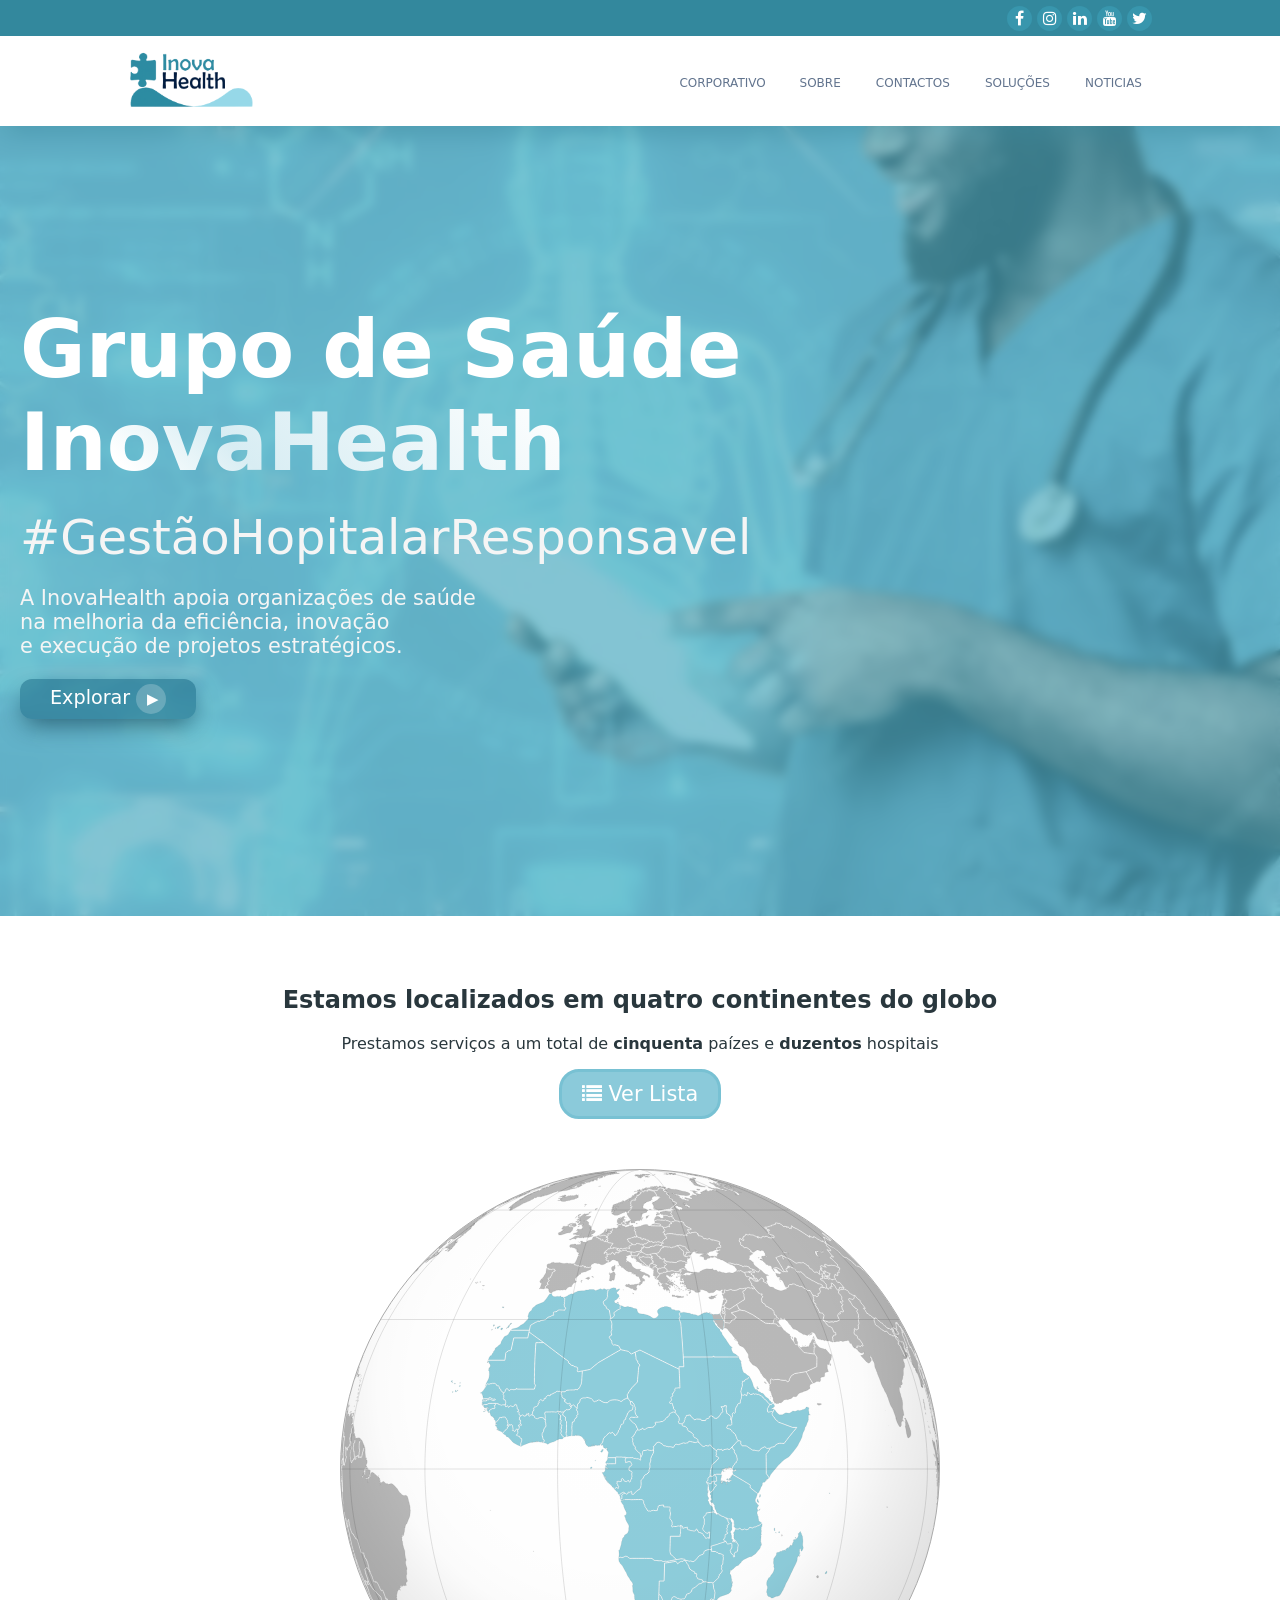
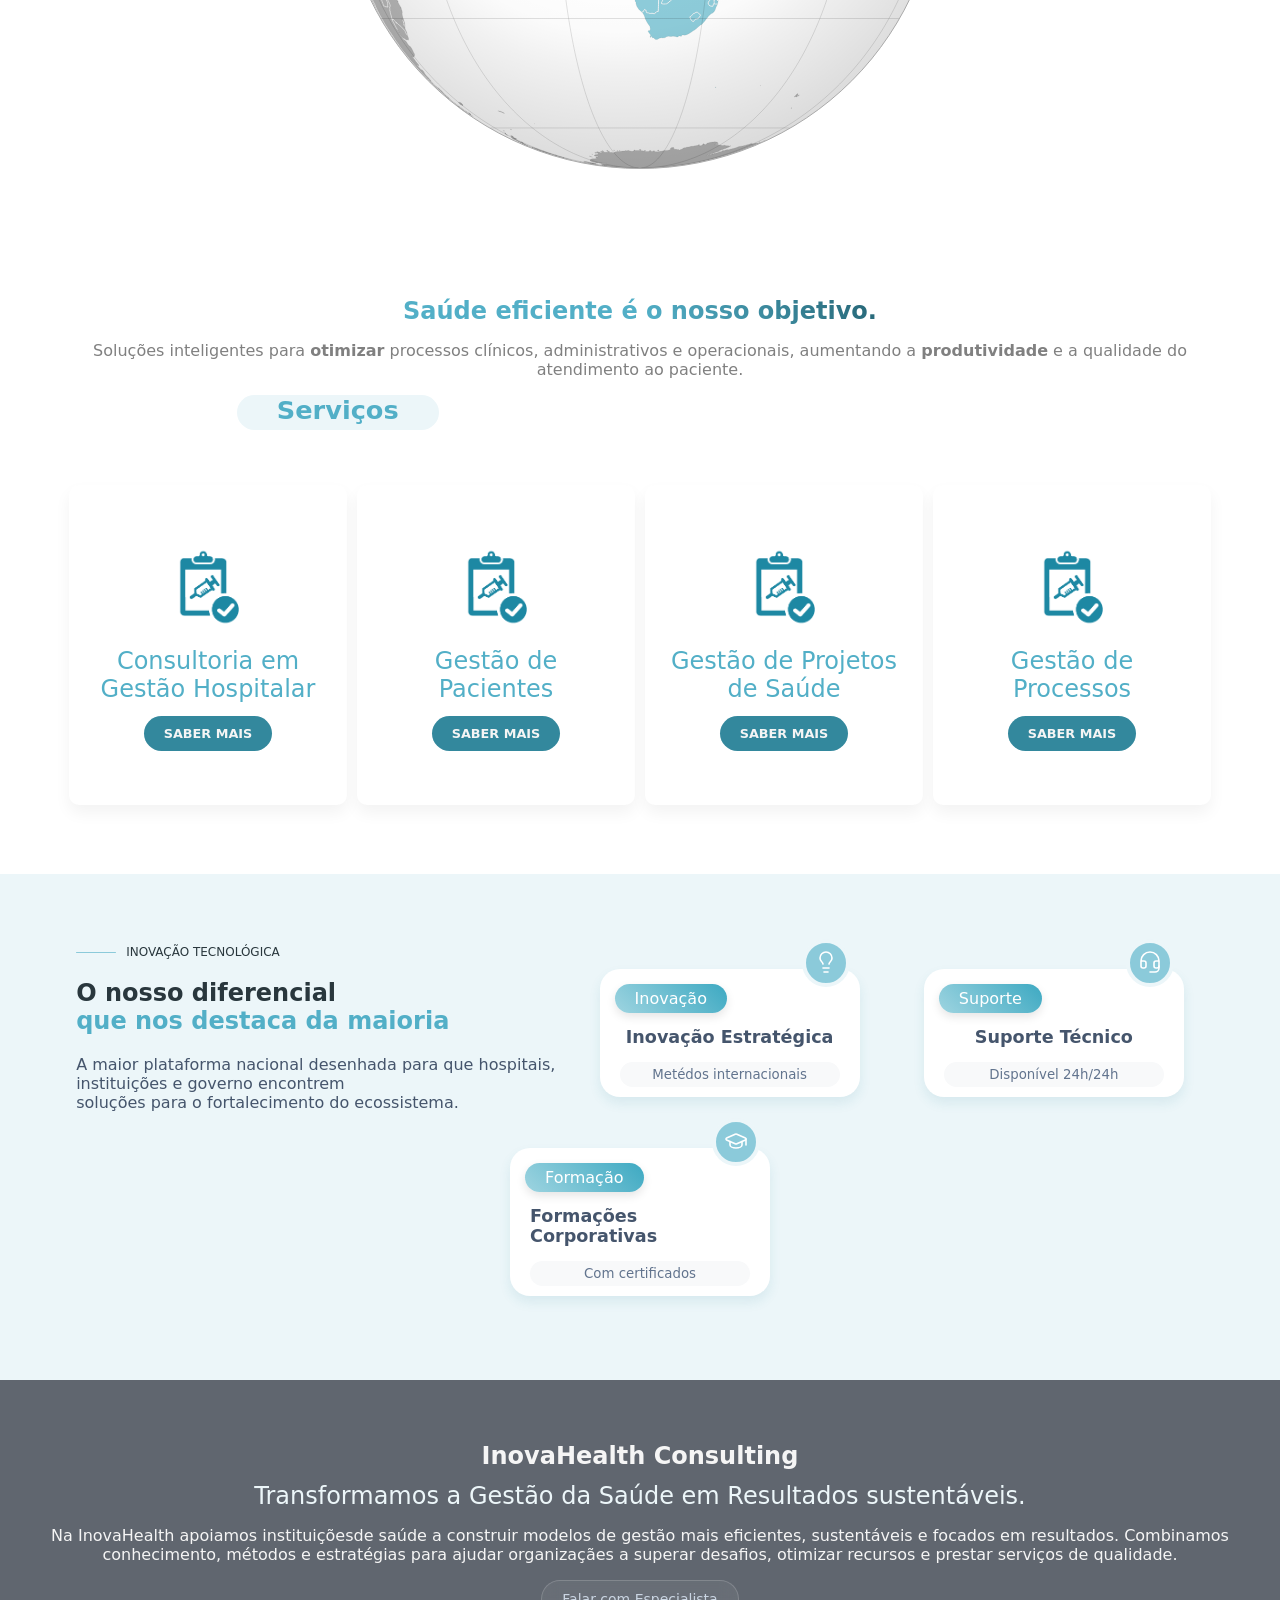
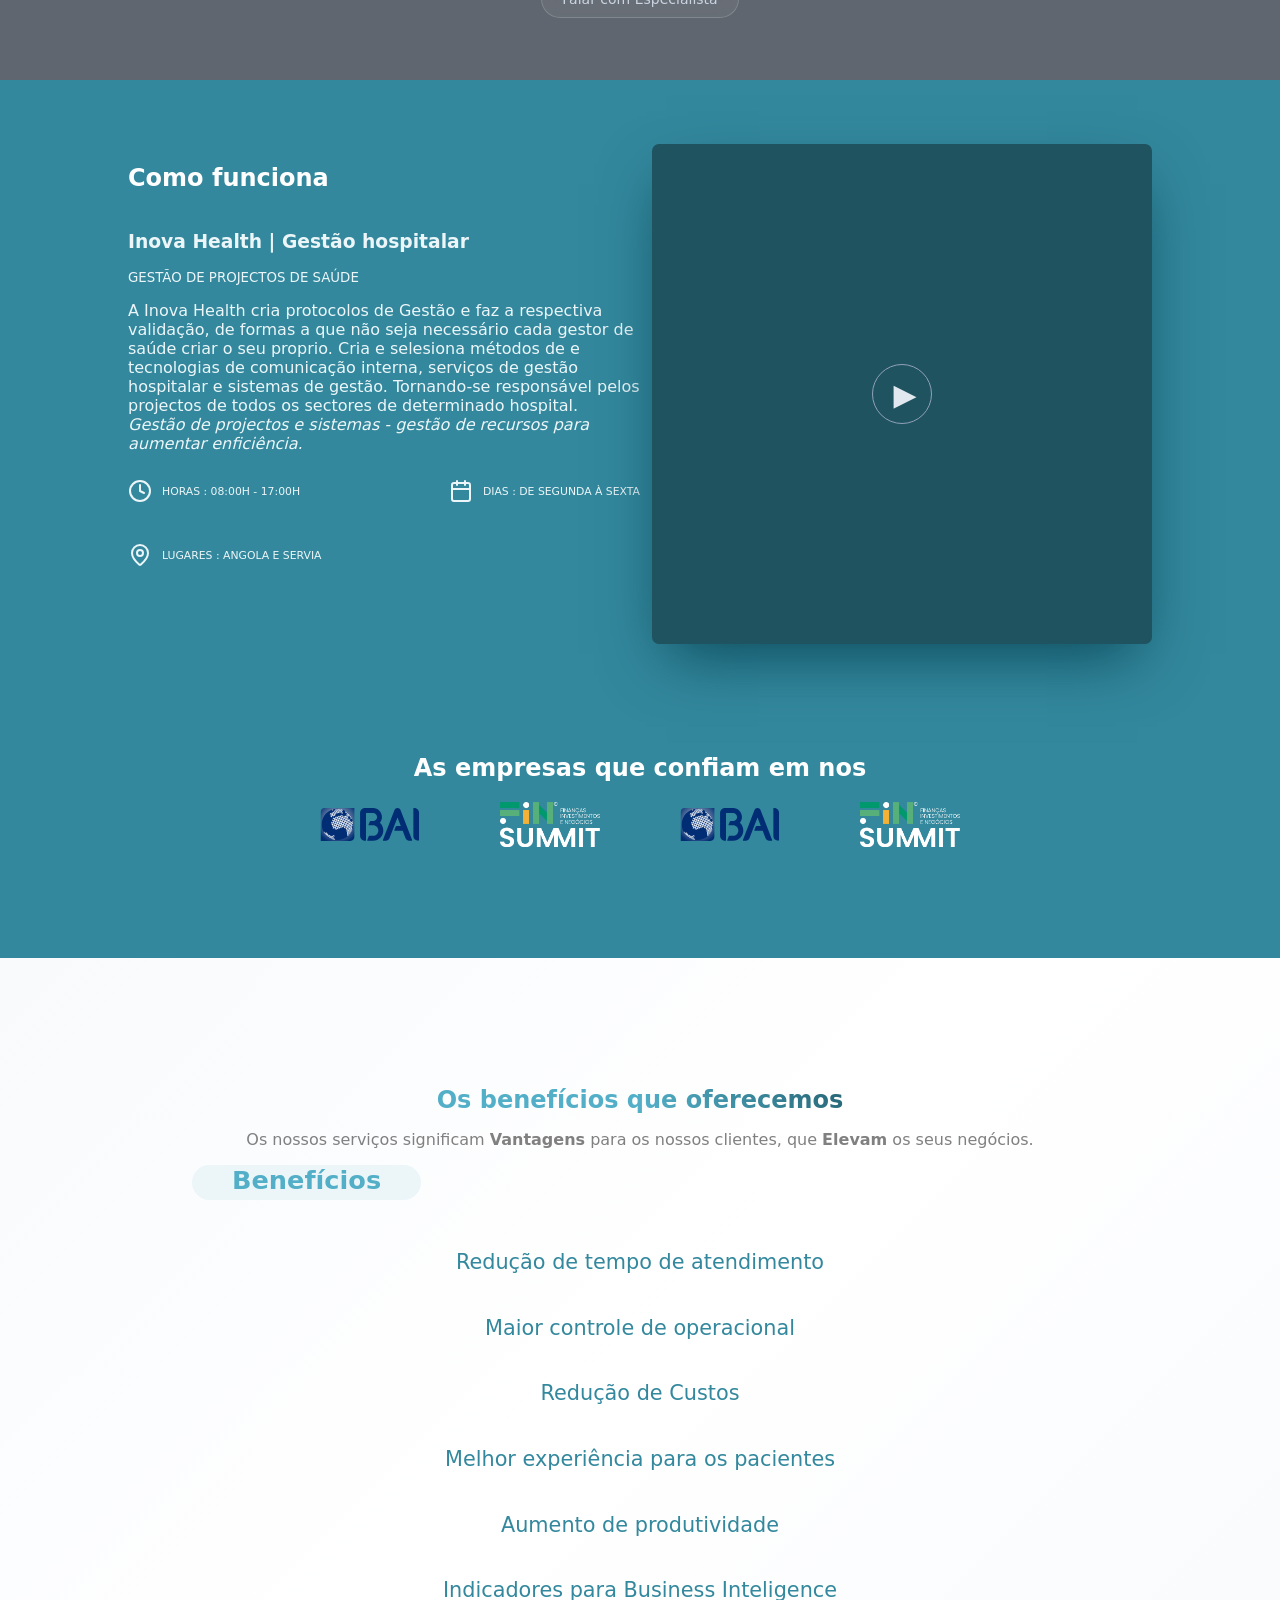
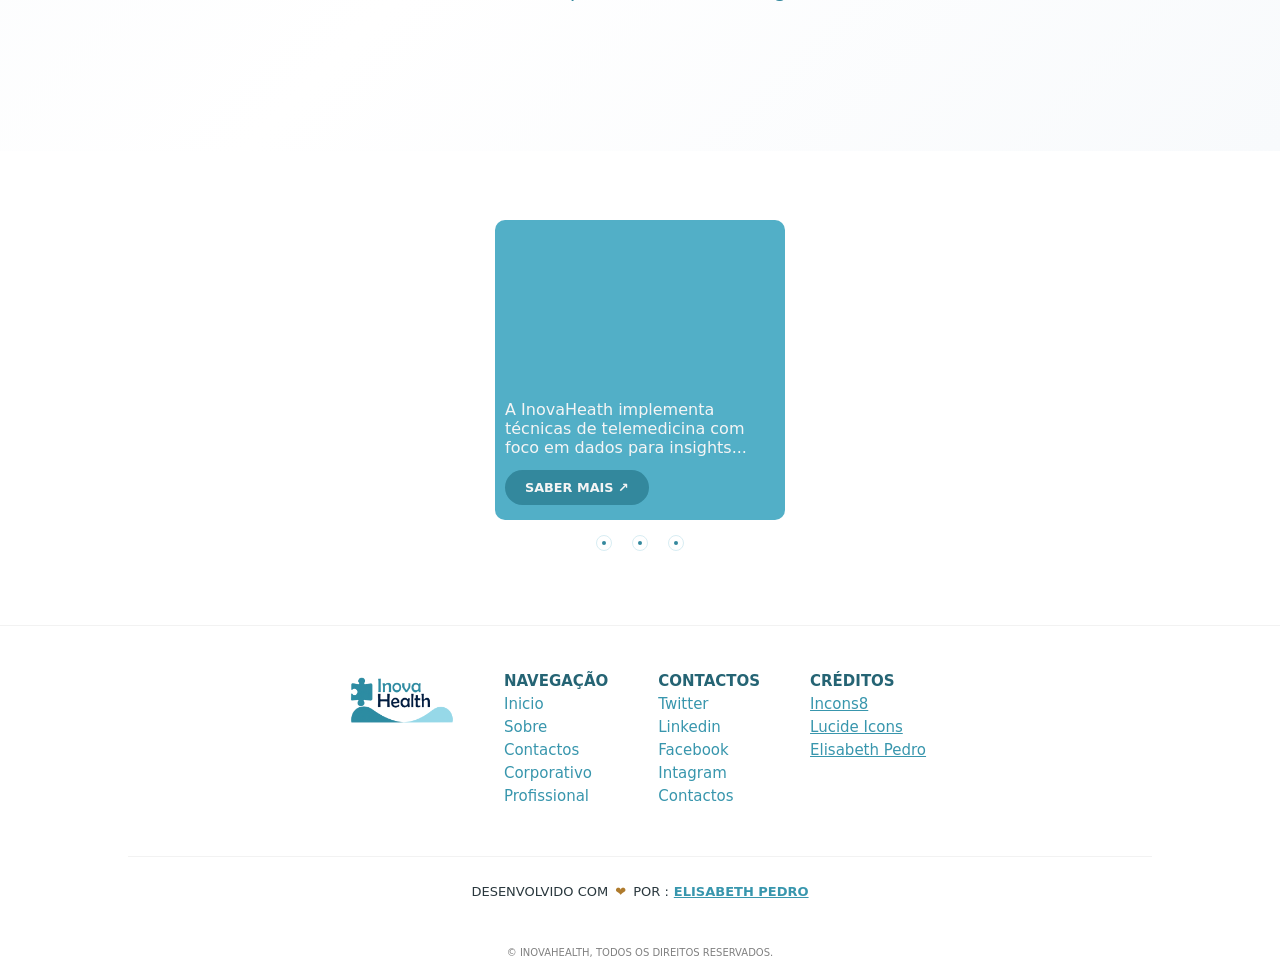
==== commit b3a41a34: "..." ====
--- a/index.html
+++ b/index.html
@@ -50,6 +50,10 @@
                         Sobre</a>
                     <a href="contactos.html"> <span class="iten-menu-icon"> <i class="fa fa-phone-square"></i></span>
                         Contactos</a>
+                    <a href="contactos.html"> <span class="iten-menu-icon"> <i class="fa fa-phone-square"></i></span>
+                        Soluções</a>
+                    <a href="contactos.html"> <span class="iten-menu-icon"> <i class="fa fa-phone-square"></i></span>
+                        Noticias</a>
                 </span>
             </nav>
         </div>
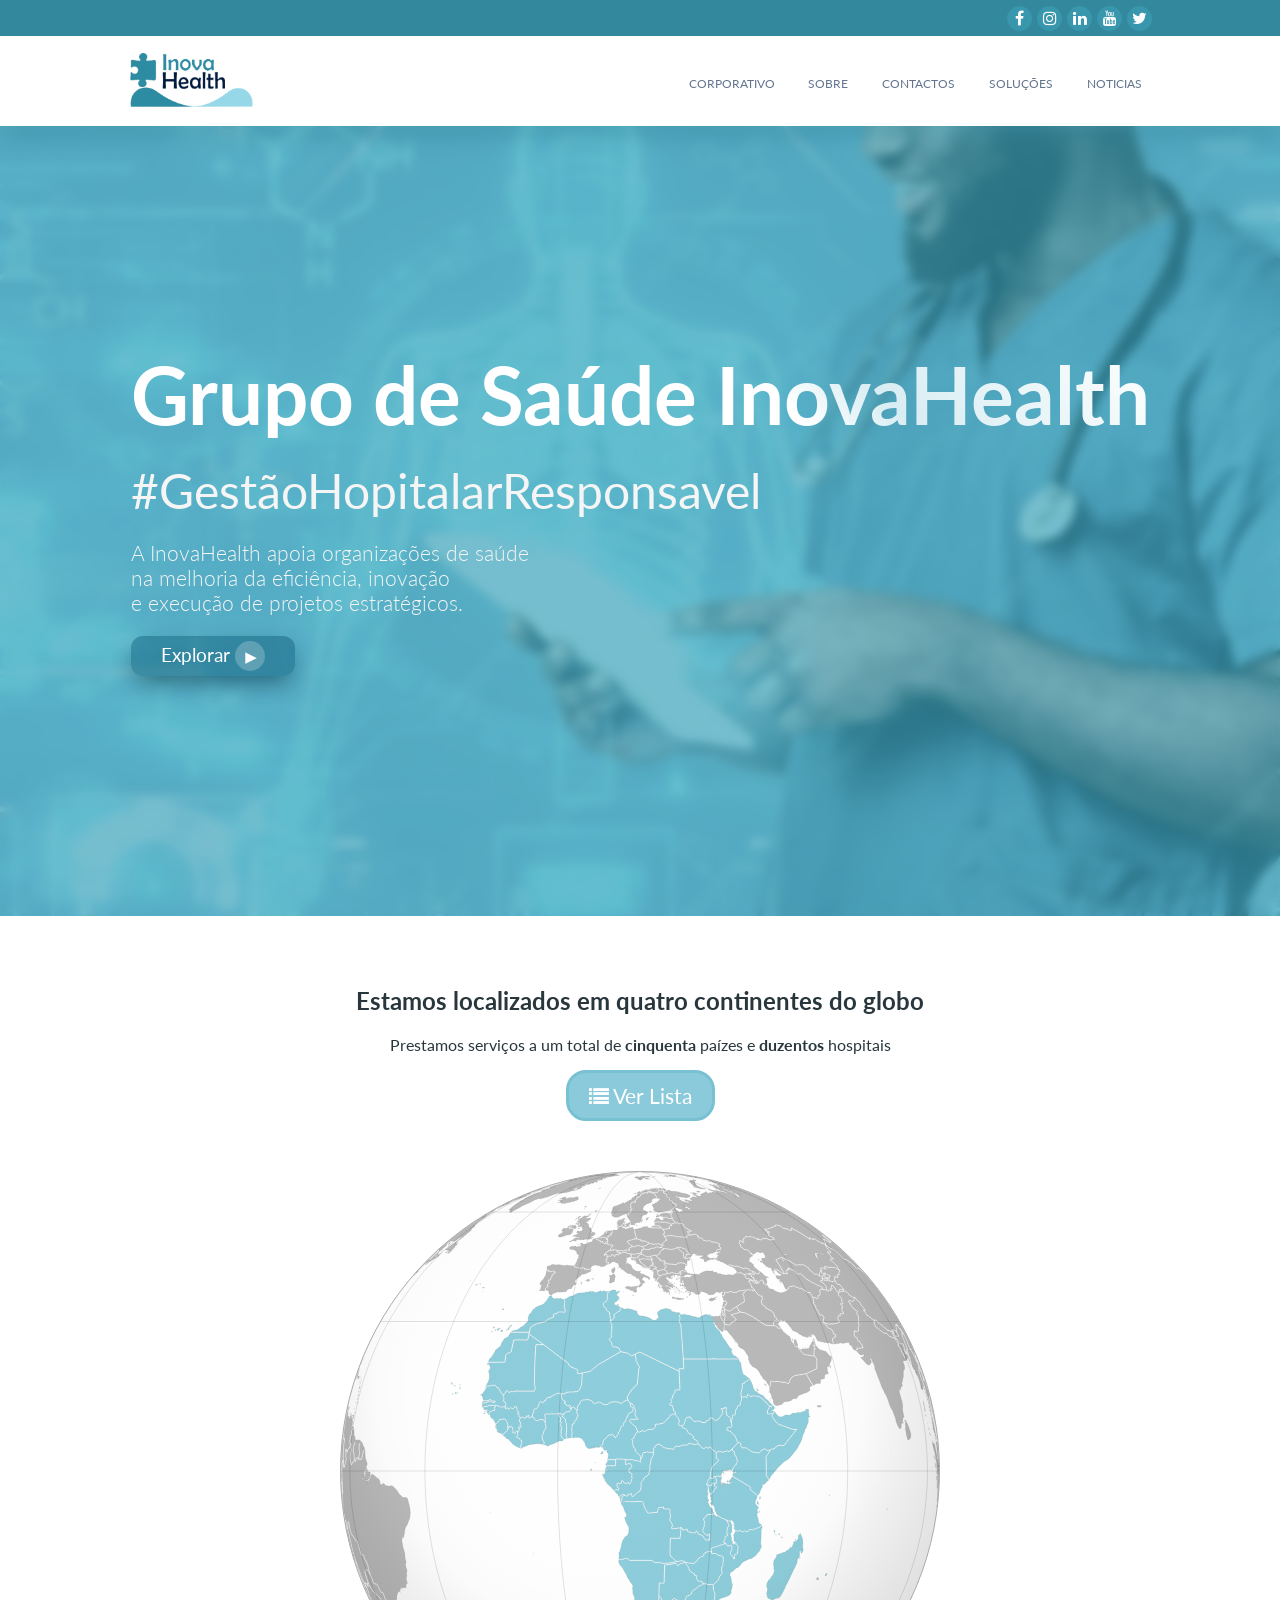
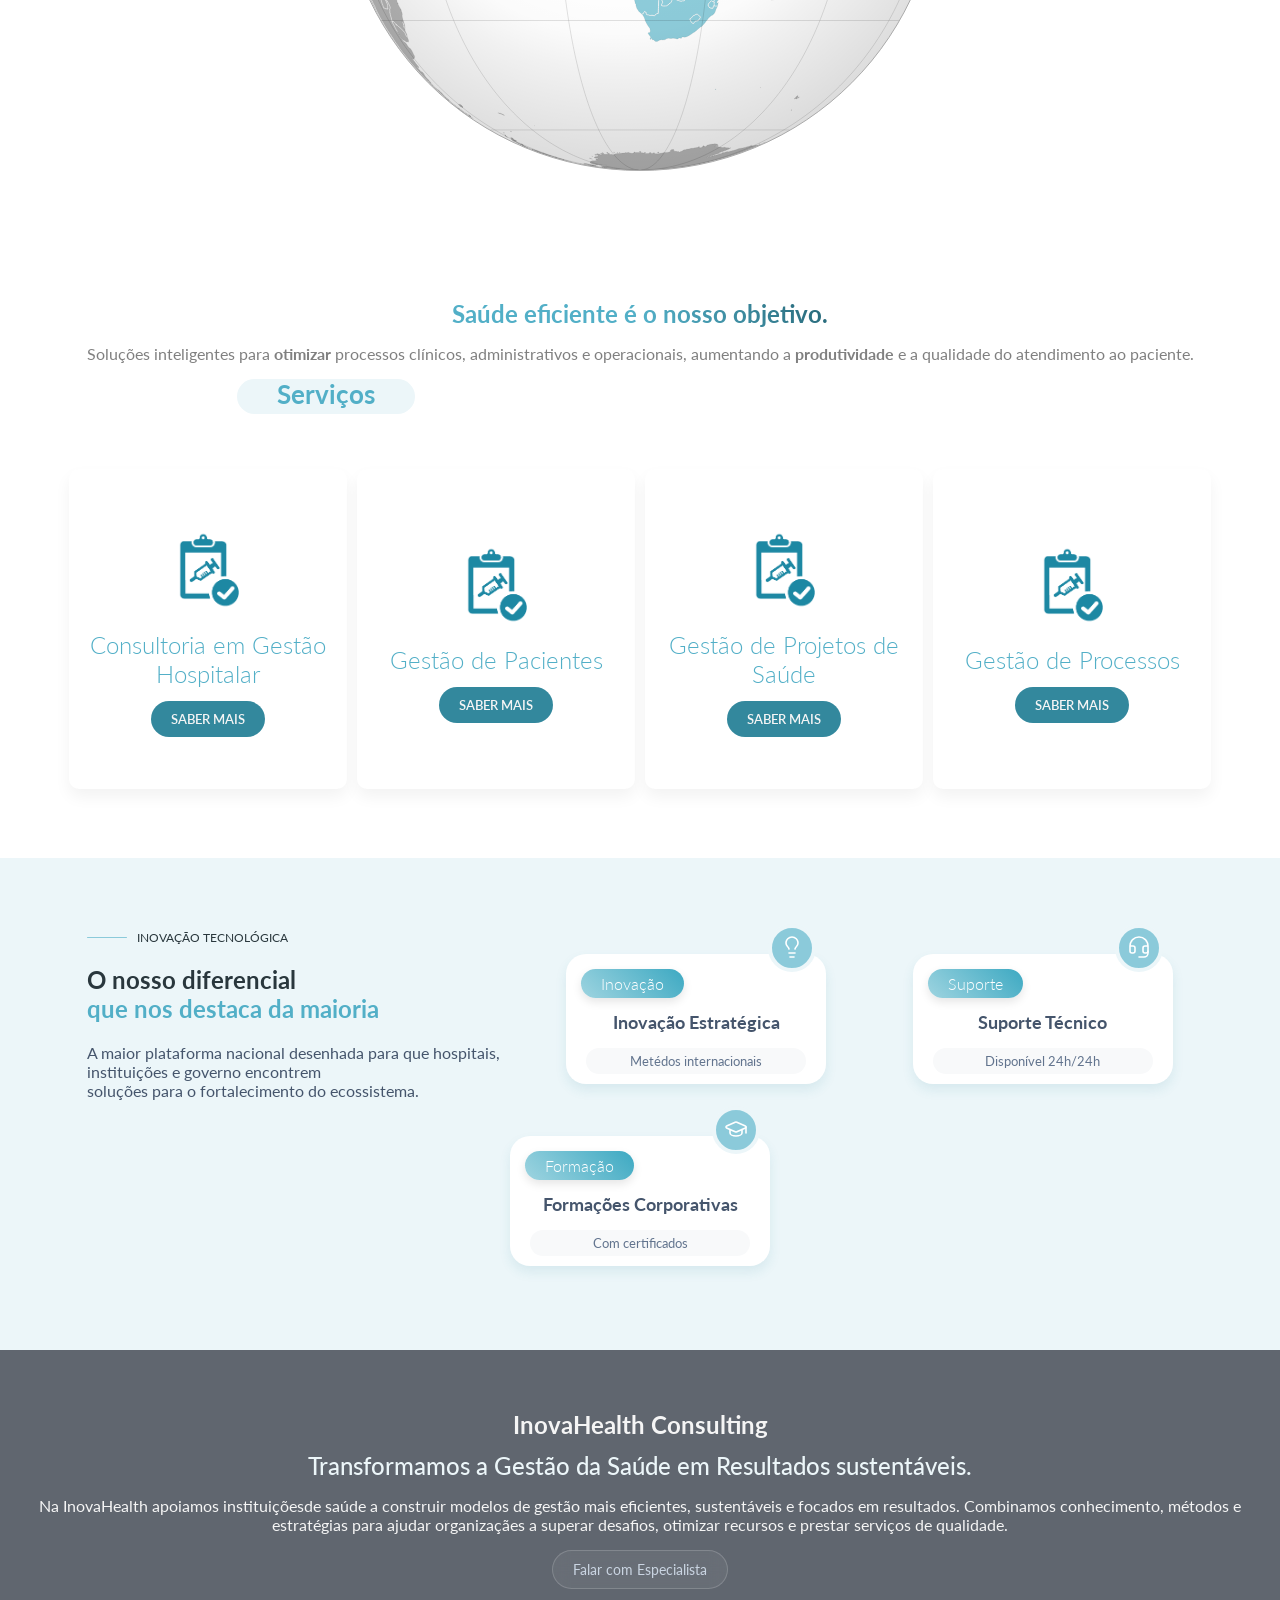
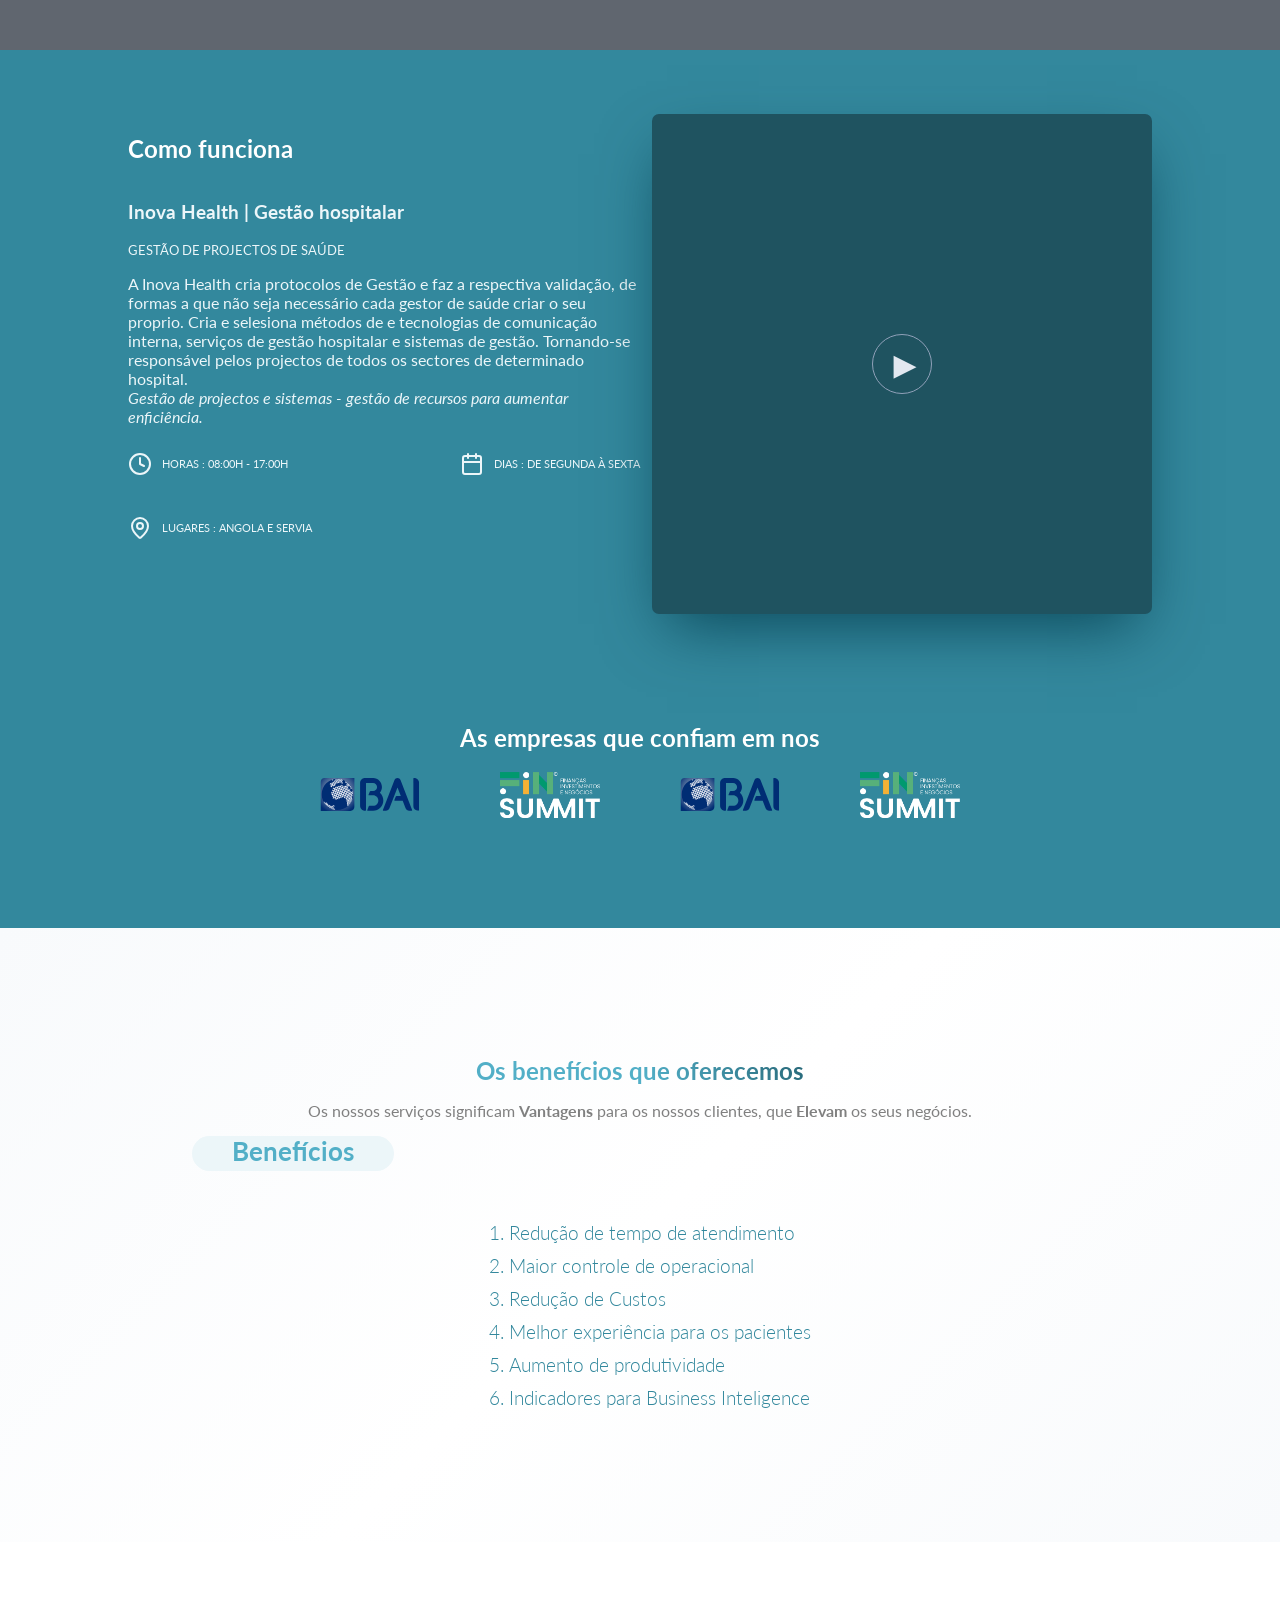
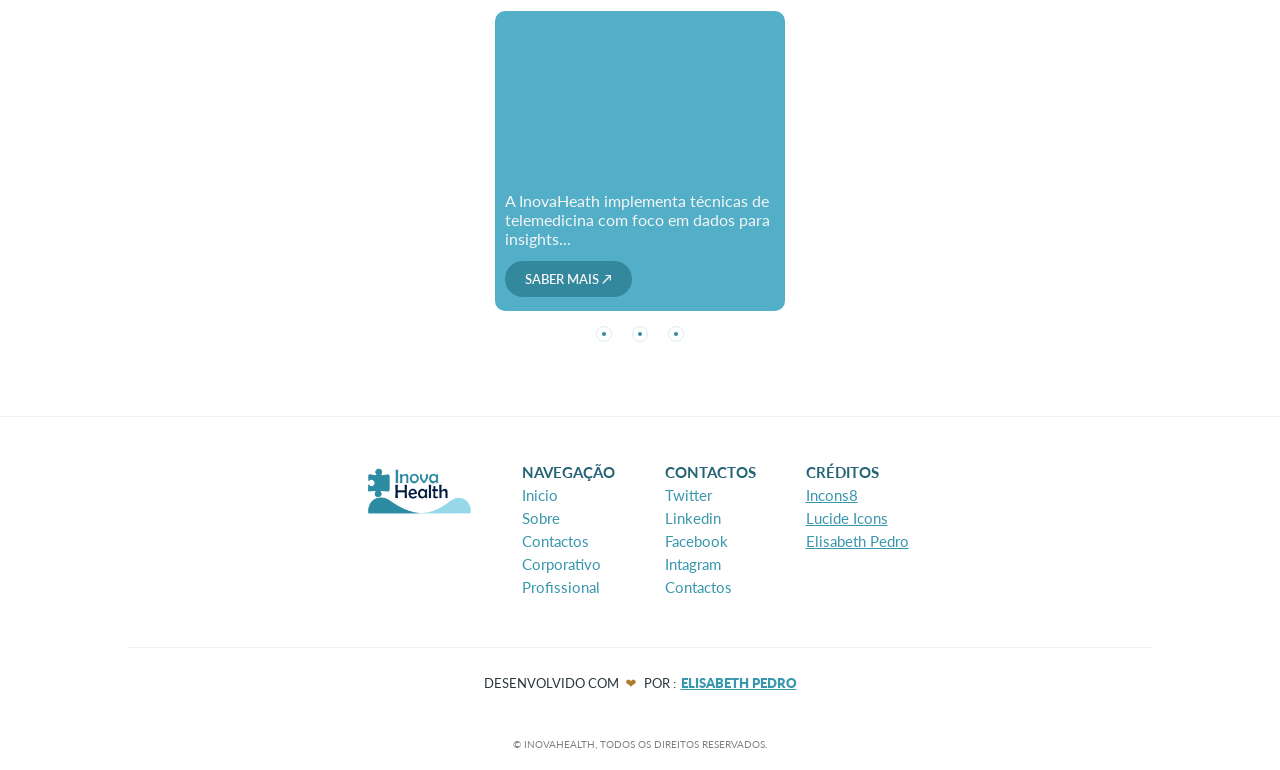
==== commit 36324bd8: "..." ====
--- a/index.html
+++ b/index.html
@@ -7,9 +7,11 @@
     <title>Inova Health</title>
     <link rel="stylesheet" href="./styles/index.css">
     <!--link href='https://fonts.googleapis.com/css?family=Inter' rel='stylesheet'-->
+    <link rel="stylesheet" href="https://cdnjs.cloudflare.com/ajax/libs/font-awesome/4.7.0/css/font-awesome.min.css">
     <link href="https://fonts.googleapis.com/css2?family=Poppins:wght@100;200;300;400;500;600;700;800;900&display=swap"
         rel="stylesheet">
-    <link rel="stylesheet" href="https://cdnjs.cloudflare.com/ajax/libs/font-awesome/4.7.0/css/font-awesome.min.css">
+    <link href="https://fonts.googleapis.com/css2?family=Lato:wght@100;200;300;400;500;600;700;800;900&display=swap"
+        rel="stylesheet">
 </head>
 
 <body id="body">
@@ -50,9 +52,11 @@
                         Sobre</a>
                     <a href="contactos.html"> <span class="iten-menu-icon"> <i class="fa fa-phone-square"></i></span>
                         Contactos</a>
-                    <a href="contactos.html"> <span class="iten-menu-icon"> <i class="fa fa-phone-square"></i></span>
+                    <a href="#servicos" onclick="abrirMenu()"> <span class="iten-menu-icon"> <i
+                                class="fa fa-phone-square"></i></span>
                         Soluções</a>
-                    <a href="contactos.html"> <span class="iten-menu-icon"> <i class="fa fa-phone-square"></i></span>
+                    <a href="#noticias" onclick="abrirMenu()"> <span class="iten-menu-icon"> <i
+                                class="fa fa-phone-square"></i></span>
                         Noticias</a>
                 </span>
             </nav>
@@ -1013,7 +1017,7 @@
                 </svg>
             </div>
         </section>
-        <section class="section section-servicos">
+        <section class="section section-servicos" id="servicos">
             <div class="section-titulo-set">
                 <h1 class="section-titulo">Saúde eficiente é o nosso objetivo.</h1>
                 <!--p-- class="section-descricao">
@@ -1415,7 +1419,8 @@
             <div class="section-titulo-set">
                 <h1 class="section-titulo">Os benefícios que oferecemos</h1>
                 <p class="section-descricao">
-                    Os nossos serviços significam <b>Vantagens</b> para os nossos clientes, que <b>Elevam</b> os seus negócios.
+                    Os nossos serviços significam <b>Vantagens</b> para os nossos clientes, que <b>Elevam</b> os seus
+                    negócios.
                 </p>
                 <h1 class="titulo-head">Benefícios</h1>
             </div>
@@ -1431,7 +1436,7 @@
             </div>
         </section>
 
-        <section class="section section-news">
+        <section class="section section-news" id="noticias">
             <!--i class="fa fa-spinner fa-spin"></i-->
             <div class="news-set">
                 <div class="news-item">
--- a/styles/index.css
+++ b/styles/index.css
@@ -3,6 +3,7 @@
   font-family: Inter, sans-serif;
   */
   font-family:
+    Lato,
     ui-sans-serif,
     system-ui,
     -apple-system,
@@ -392,7 +393,7 @@
     background-color: rgba(0, 0, 0, 0.5);
 
   */
-  background-color: #51b2c8ad;
+  background-color: #3da9c2ad;
   width: 100%;
   position: absolute;
   top: 1;
@@ -1142,12 +1143,19 @@
 }
 .each-benefit {
   display: flex;
-  align-items: center;
   justify-content: center;
   flex-direction: column;
   color: var(--primaruBlue13);
-  font-size: 1.3rem;
+  font-size: 1.2rem;
   font-weight: 300;
+  margin: auto;
+  width: fit-content;
+}
+.each-benefit p {
+  display: list-item;
+  list-style: decimal;
+  margin: 5px 0;
+  margin-left: 40px;
 }
 .each-benefit p:first-child {
   margin-top: 0;
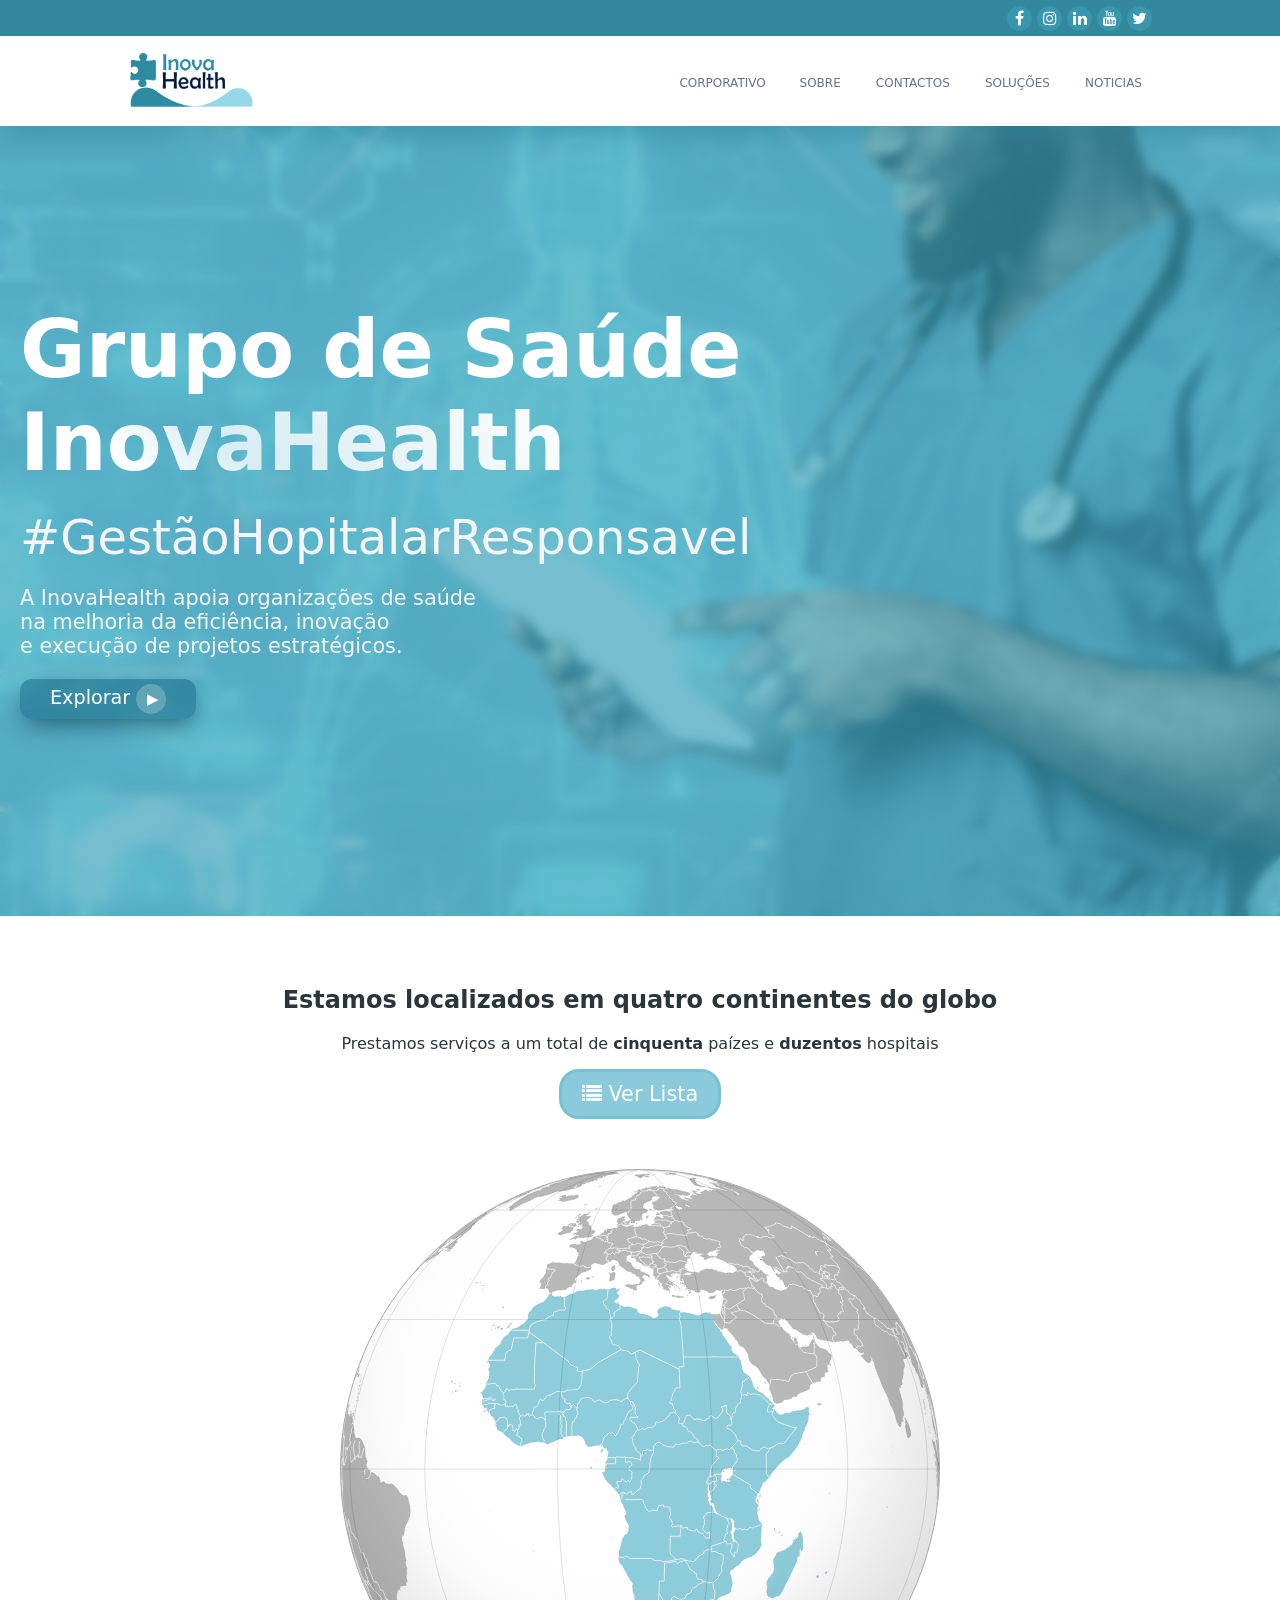
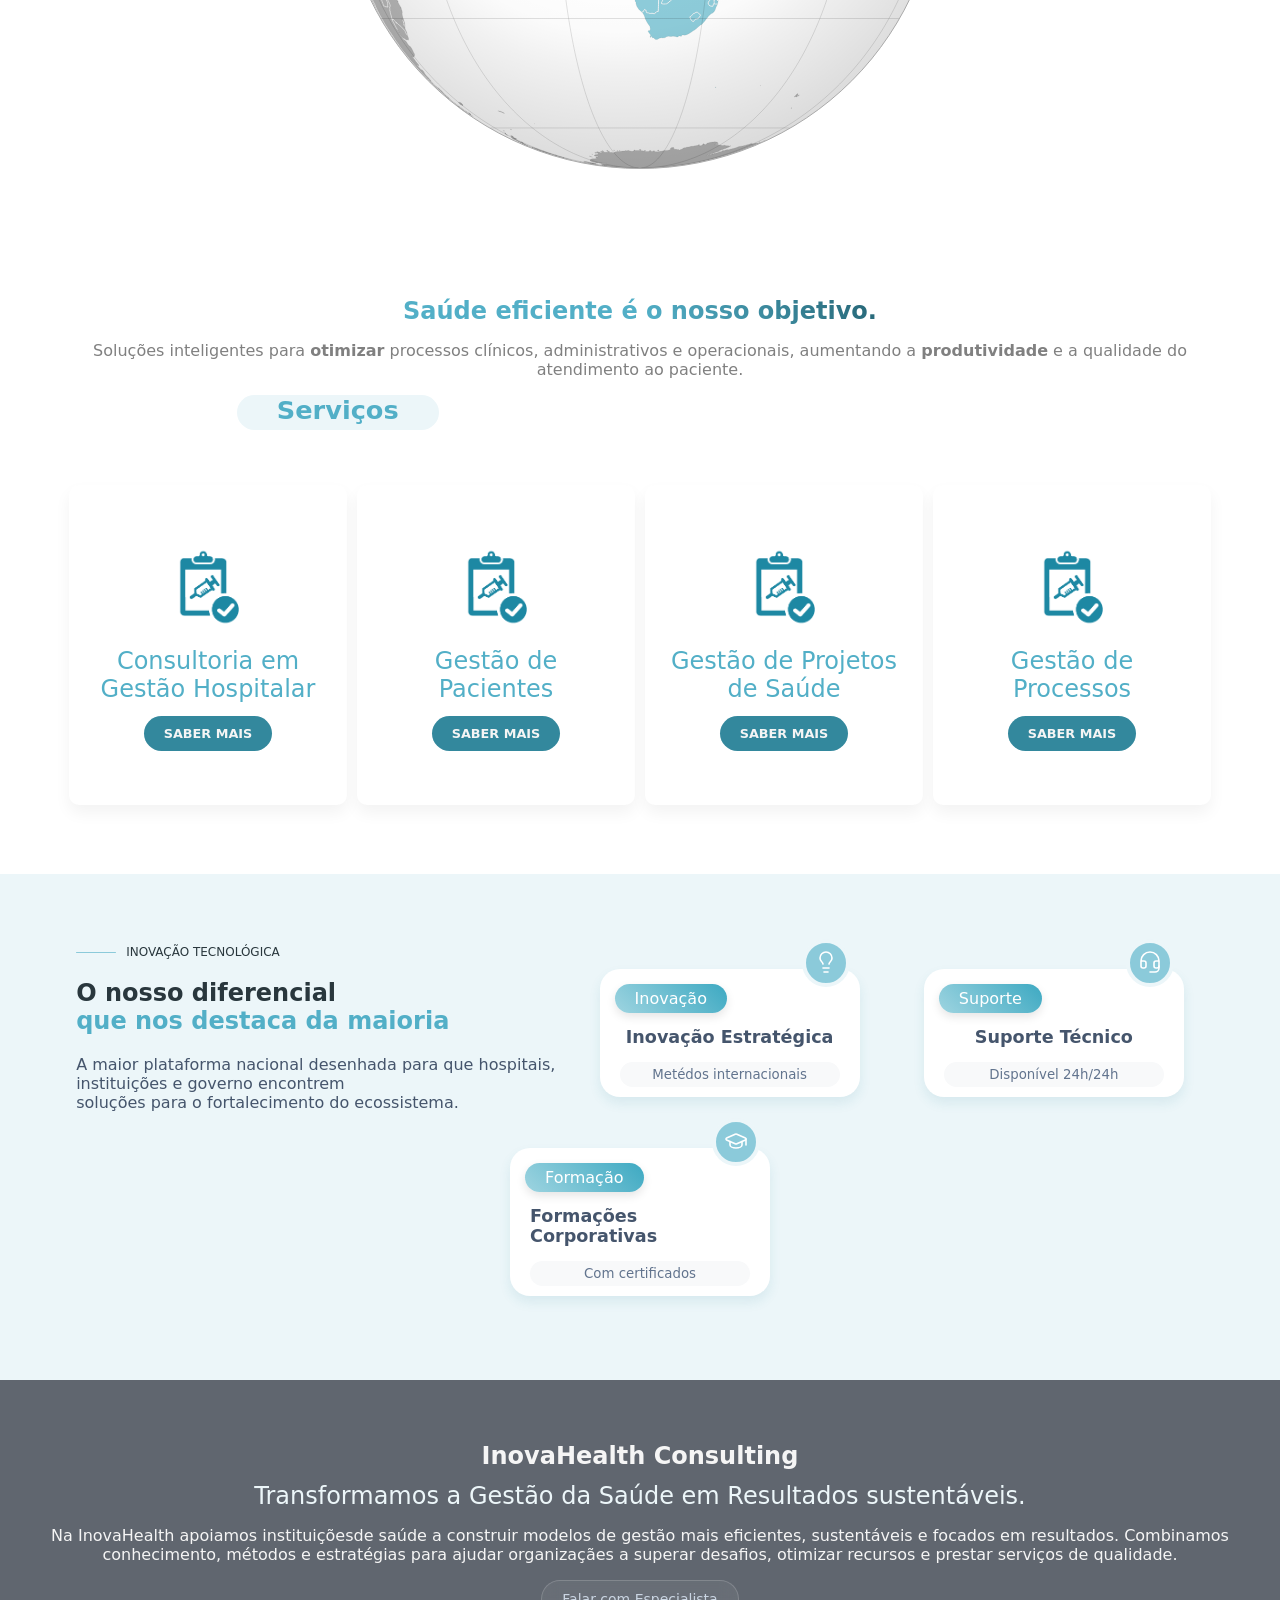
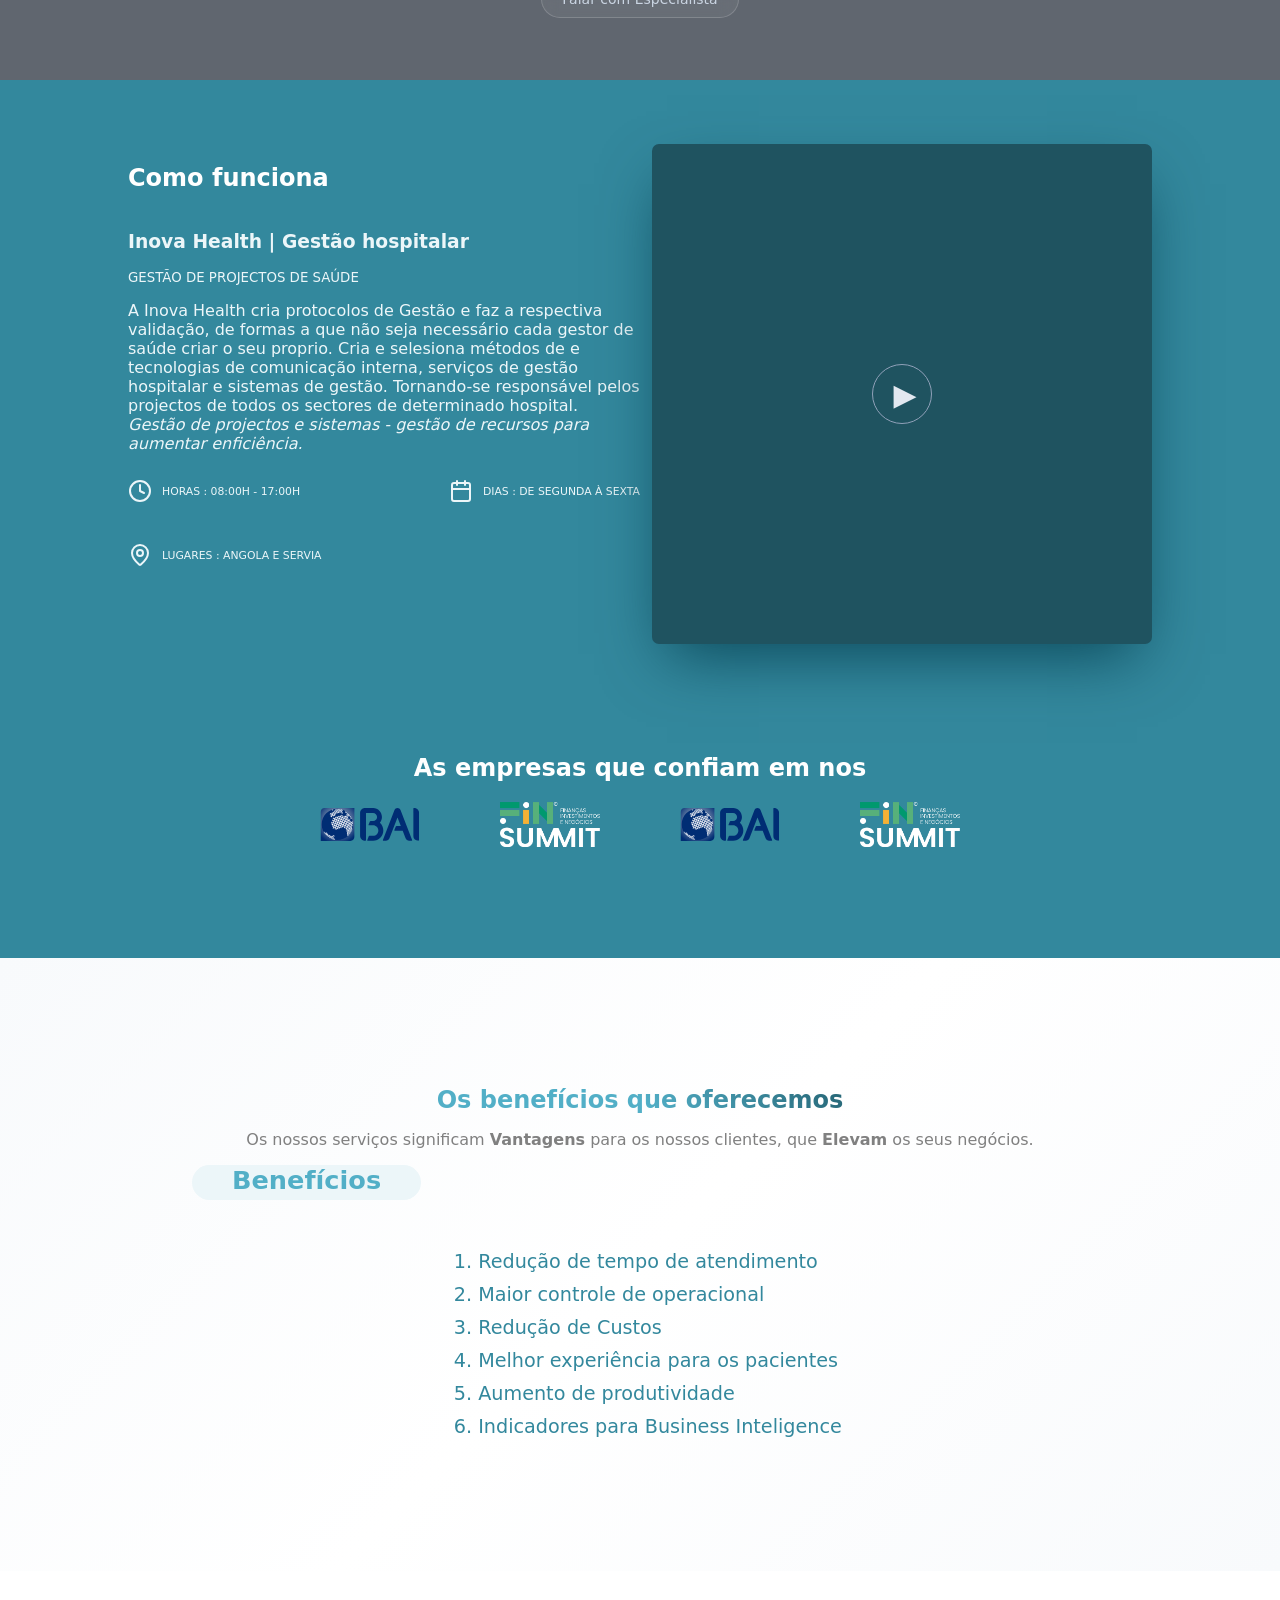
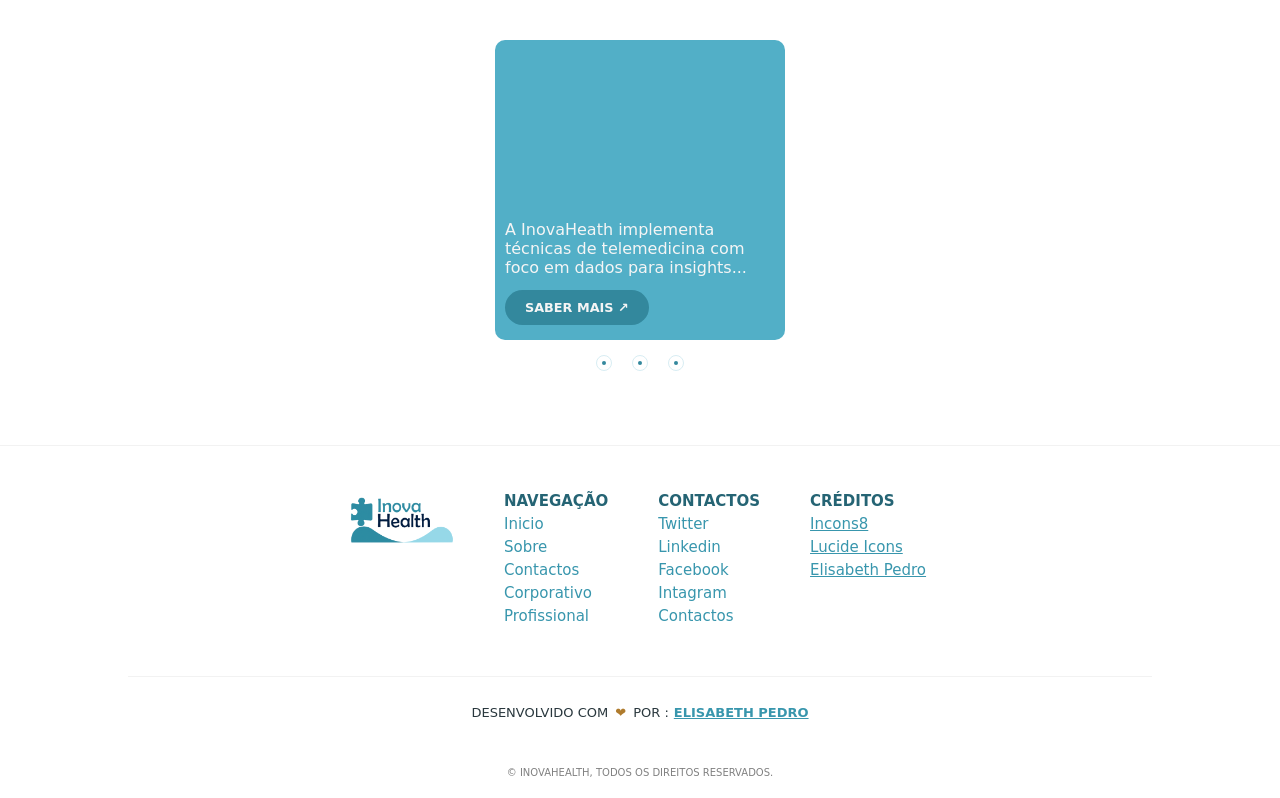
==== commit d8d2eb62: "..." ====
--- a/index.html
+++ b/index.html
@@ -58,7 +58,18 @@
                     <a href="#noticias" onclick="abrirMenu()"> <span class="iten-menu-icon"> <i
                                 class="fa fa-phone-square"></i></span>
                         Noticias</a>
+
+                    <span class="nav-adicional texto-aculto-para-web">
+                        <a href="#">Linkedin</a>
+                        <a href="#">Facebook</a>
+                        <a href="#">Instagram</a>
+                        <label for=""><small>Subscreva a Newslatter</small></label>
+                        <div class="news-later-input">
+                            <input type="email" placeholder="E-mail"> <button>Enviar</button>
+                        </div>
+                    </span>
                 </span>
+
             </nav>
         </div>
     </header>
--- a/styles/index.css
+++ b/styles/index.css
@@ -3,7 +3,6 @@
   font-family: Inter, sans-serif;
   */
   font-family:
-    Lato,
     ui-sans-serif,
     system-ui,
     -apple-system,
@@ -143,9 +142,15 @@
 .texto-aculto-para-mobile {
   display: none;
 }
+.texto-aculto-para-web {
+  display: flex;
+}
 @media only screen and (min-width: 800px) {
   .texto-aculto-para-mobile {
     display: initial;
+  }
+  .texto-aculto-para-web {
+    display: none !important;
   }
 }
 header {
@@ -270,6 +275,57 @@
 .header-bottom .nav #nav-item-set-id.visivel {
   transform: translateX(0);
 }
+.header-bottom .nav .nav-adicional {
+  flex: 1;
+  flex-direction: column;
+  justify-content: end;
+  padding-bottom: 100px;
+  background: linear-gradient(
+    180deg,
+    #fff,
+    #fff,
+    var(--primaruBlue7),
+    var(--primaruBlue9),
+    var(--primaruBlue12)
+  );
+}
+.header-bottom .nav .nav-adicional a {
+  color: #fff !important;
+}
+.header-bottom .nav .nav-adicional label {
+  padding:0 10px;
+  font-size: 11px;
+  margin-left: 10px;
+  text-transform: uppercase;
+  margin-top: 10px;
+  color: var(--primaruBlue1);
+}
+.header-bottom .nav .nav-adicional .news-later-input {
+  background-color: #fff;
+  border: 1ps solid var(--bg-2);
+  height: 40px;
+  width: 90%;
+  margin: 20px 5%;
+  box-sizing: border-box;
+  border-radius: 20px;
+}
+.header-bottom .nav .nav-adicional .news-later-input input {
+  width: 68%;
+  height: 100%;
+  box-sizing: border-box;
+  border: none;
+  overflow: hidden;
+  object-fit: cover;
+  margin-left: 10%;
+}
+.header-bottom .nav .nav-adicional .news-later-input button {
+  height: 100%;
+  border-radius: 20px;
+  border: none;
+  float: right;
+  color: var(--color-slate-600);
+}
+
 .header-bottom .openMenu {
   display: block;
   font-size: 25px;
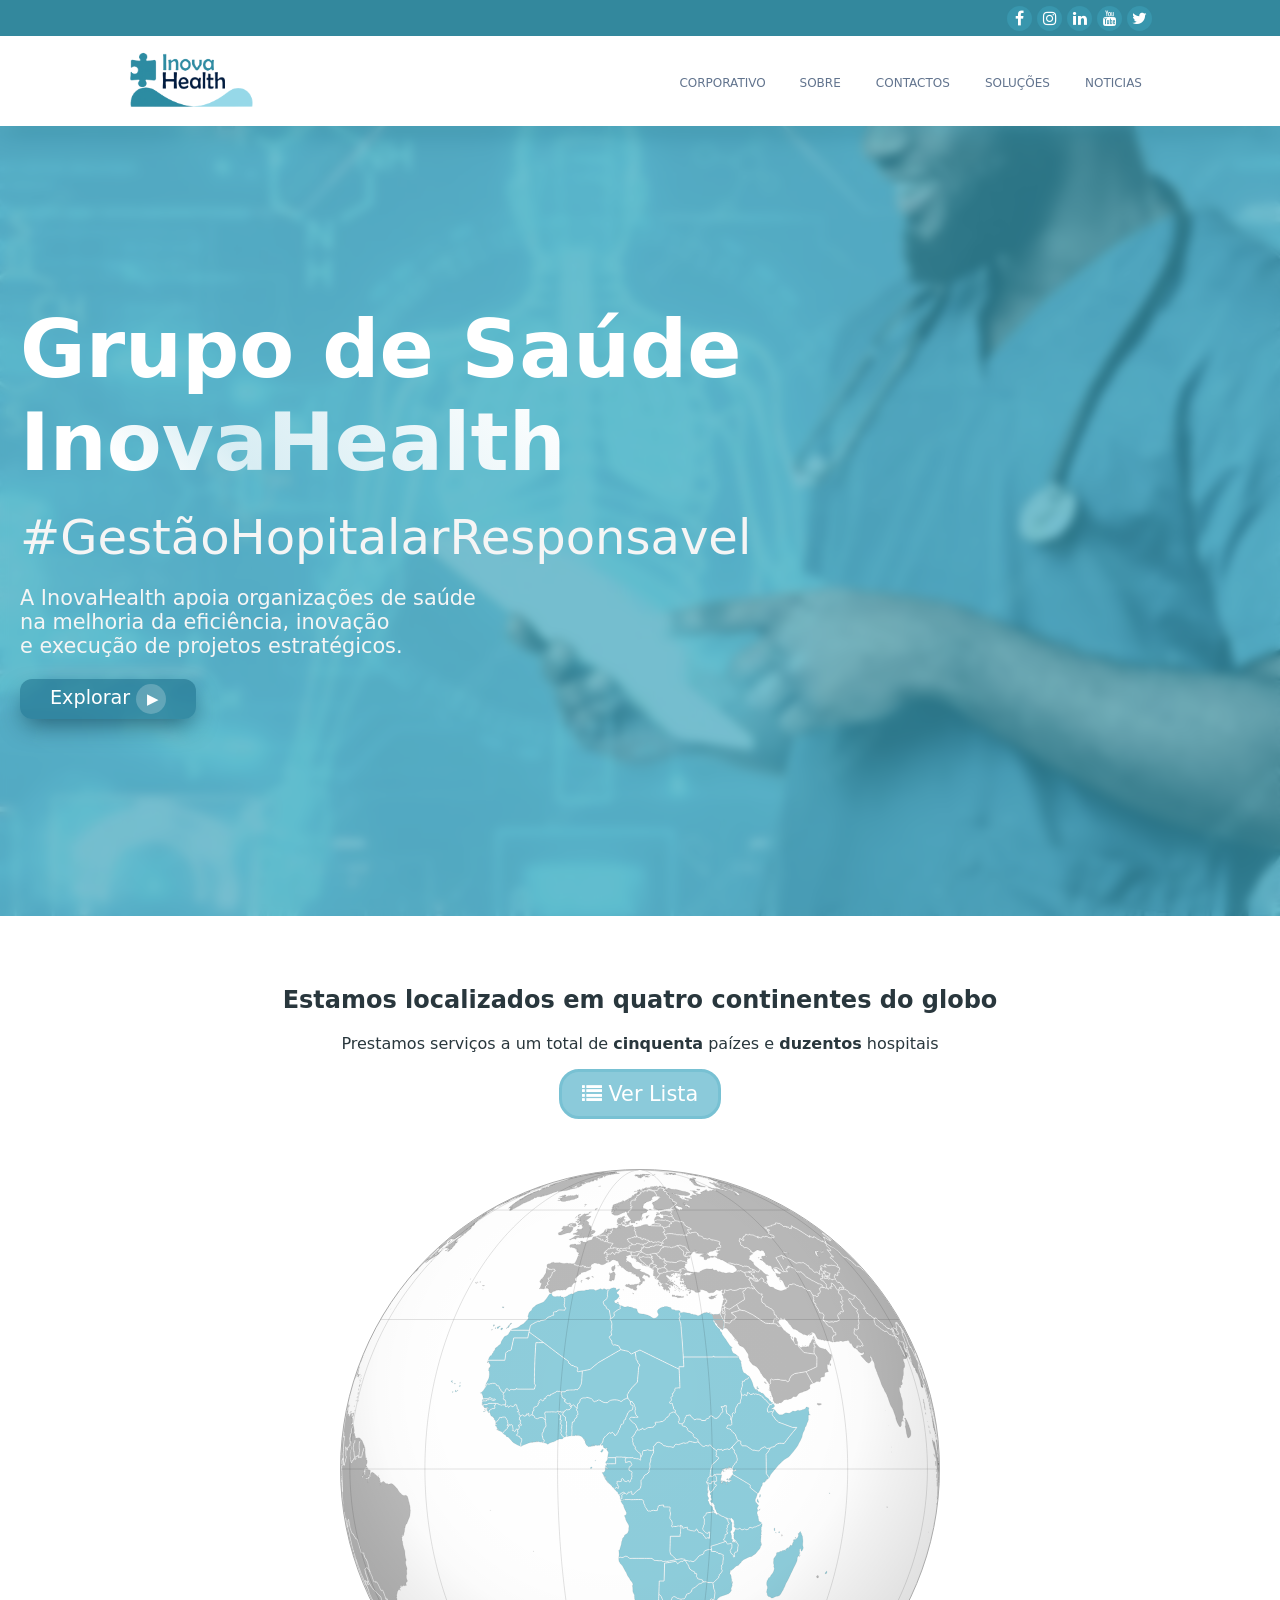
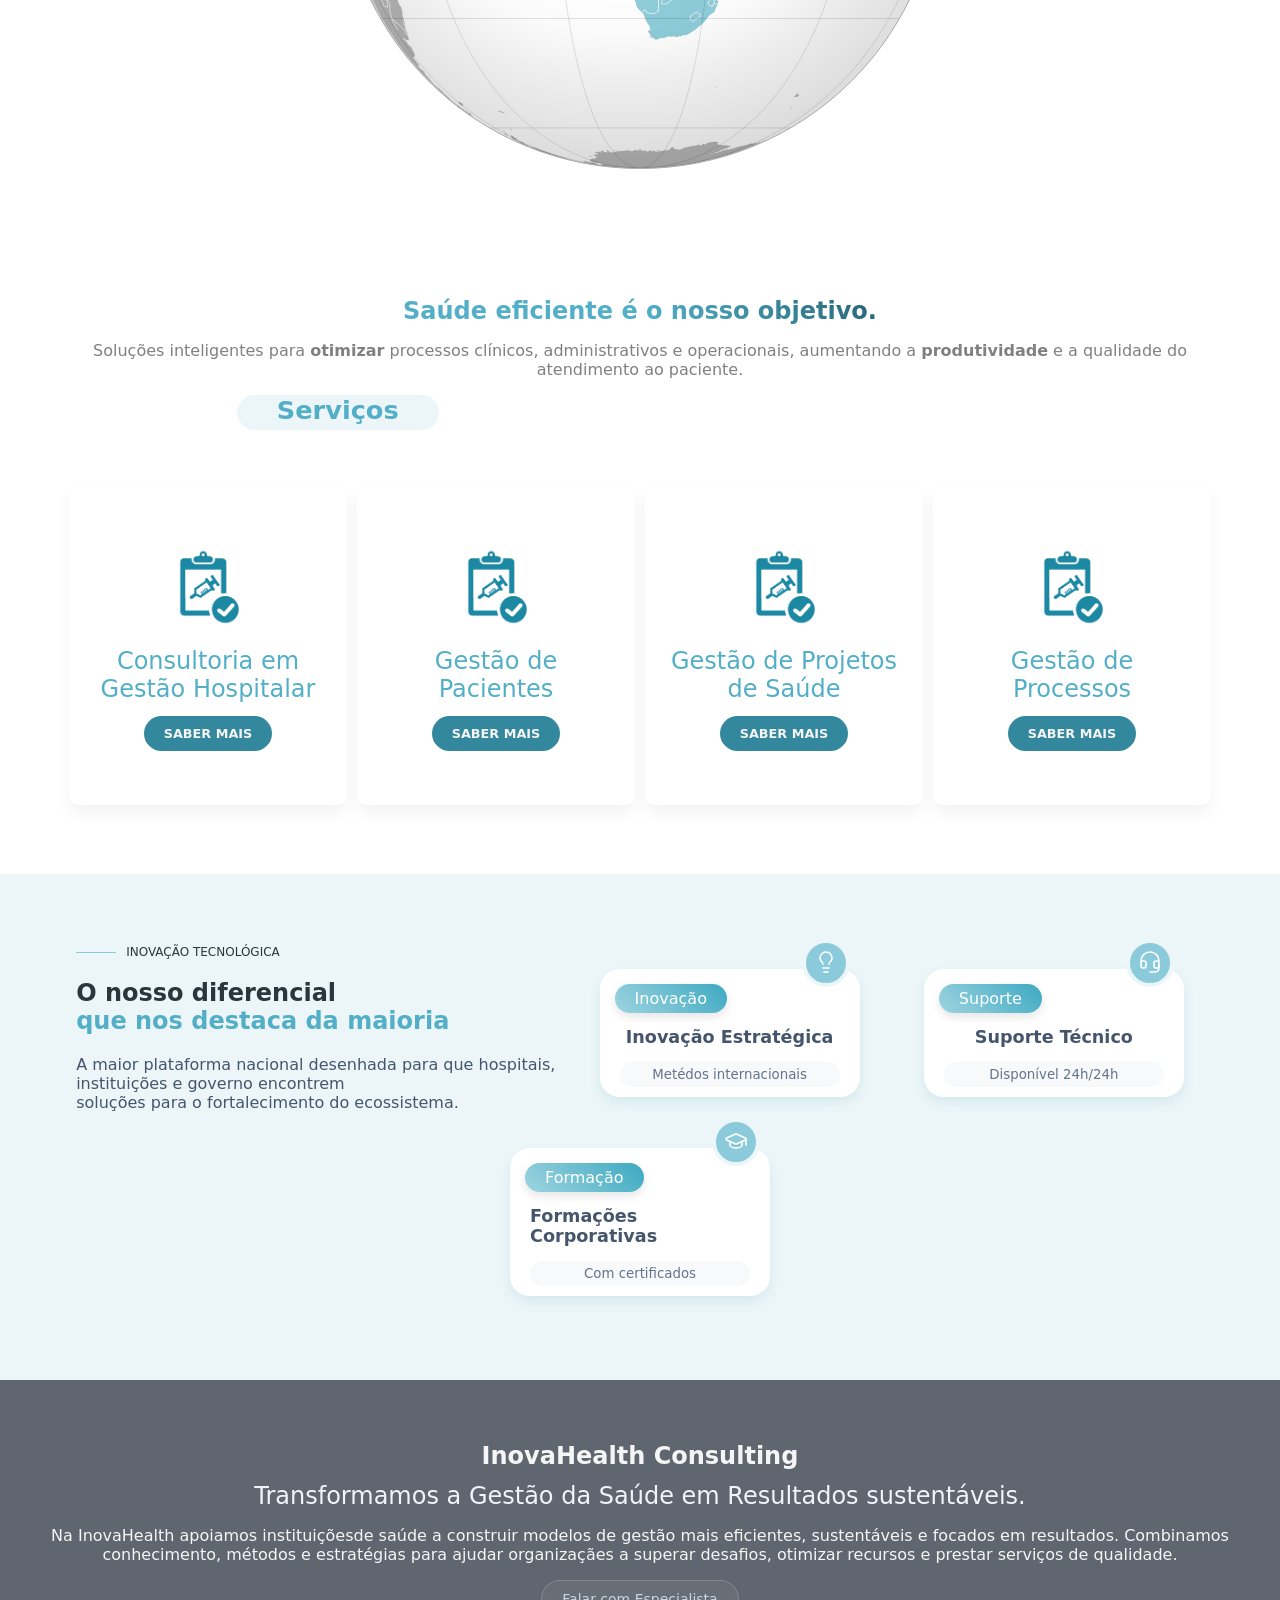
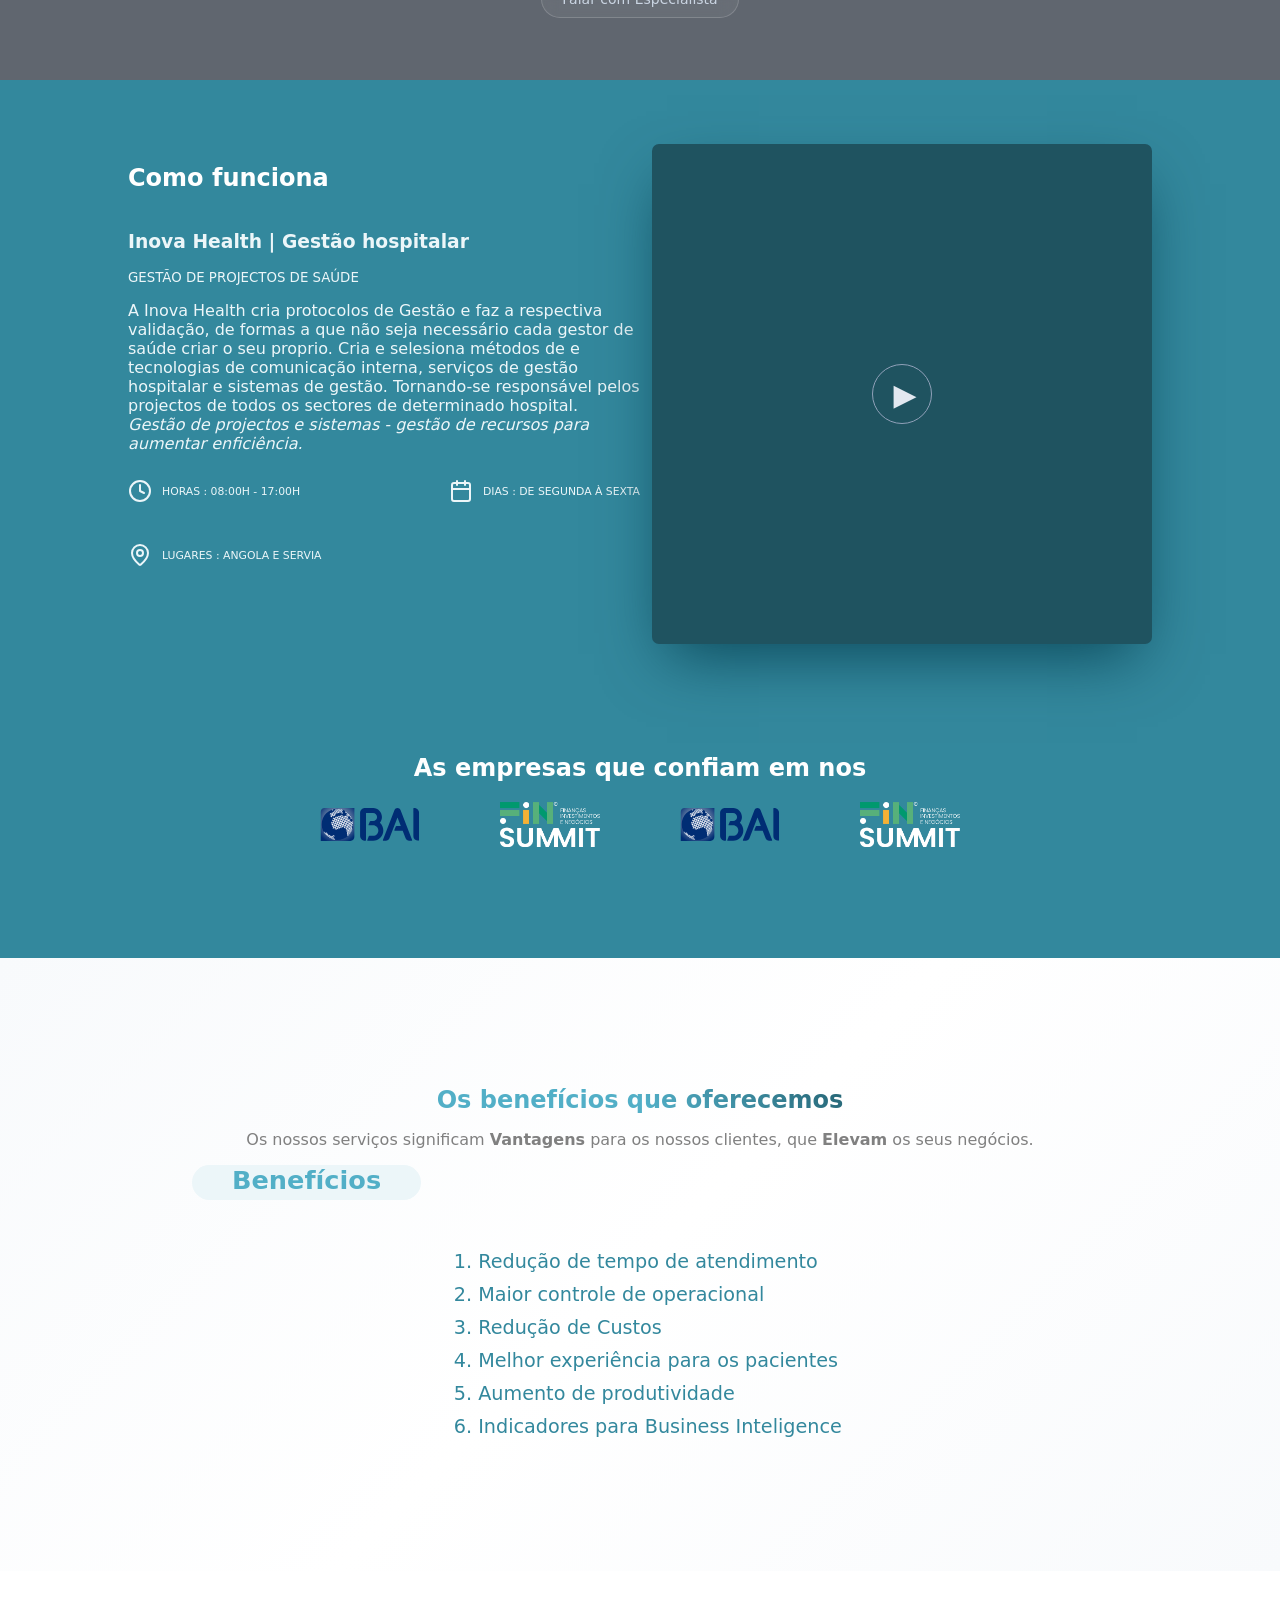
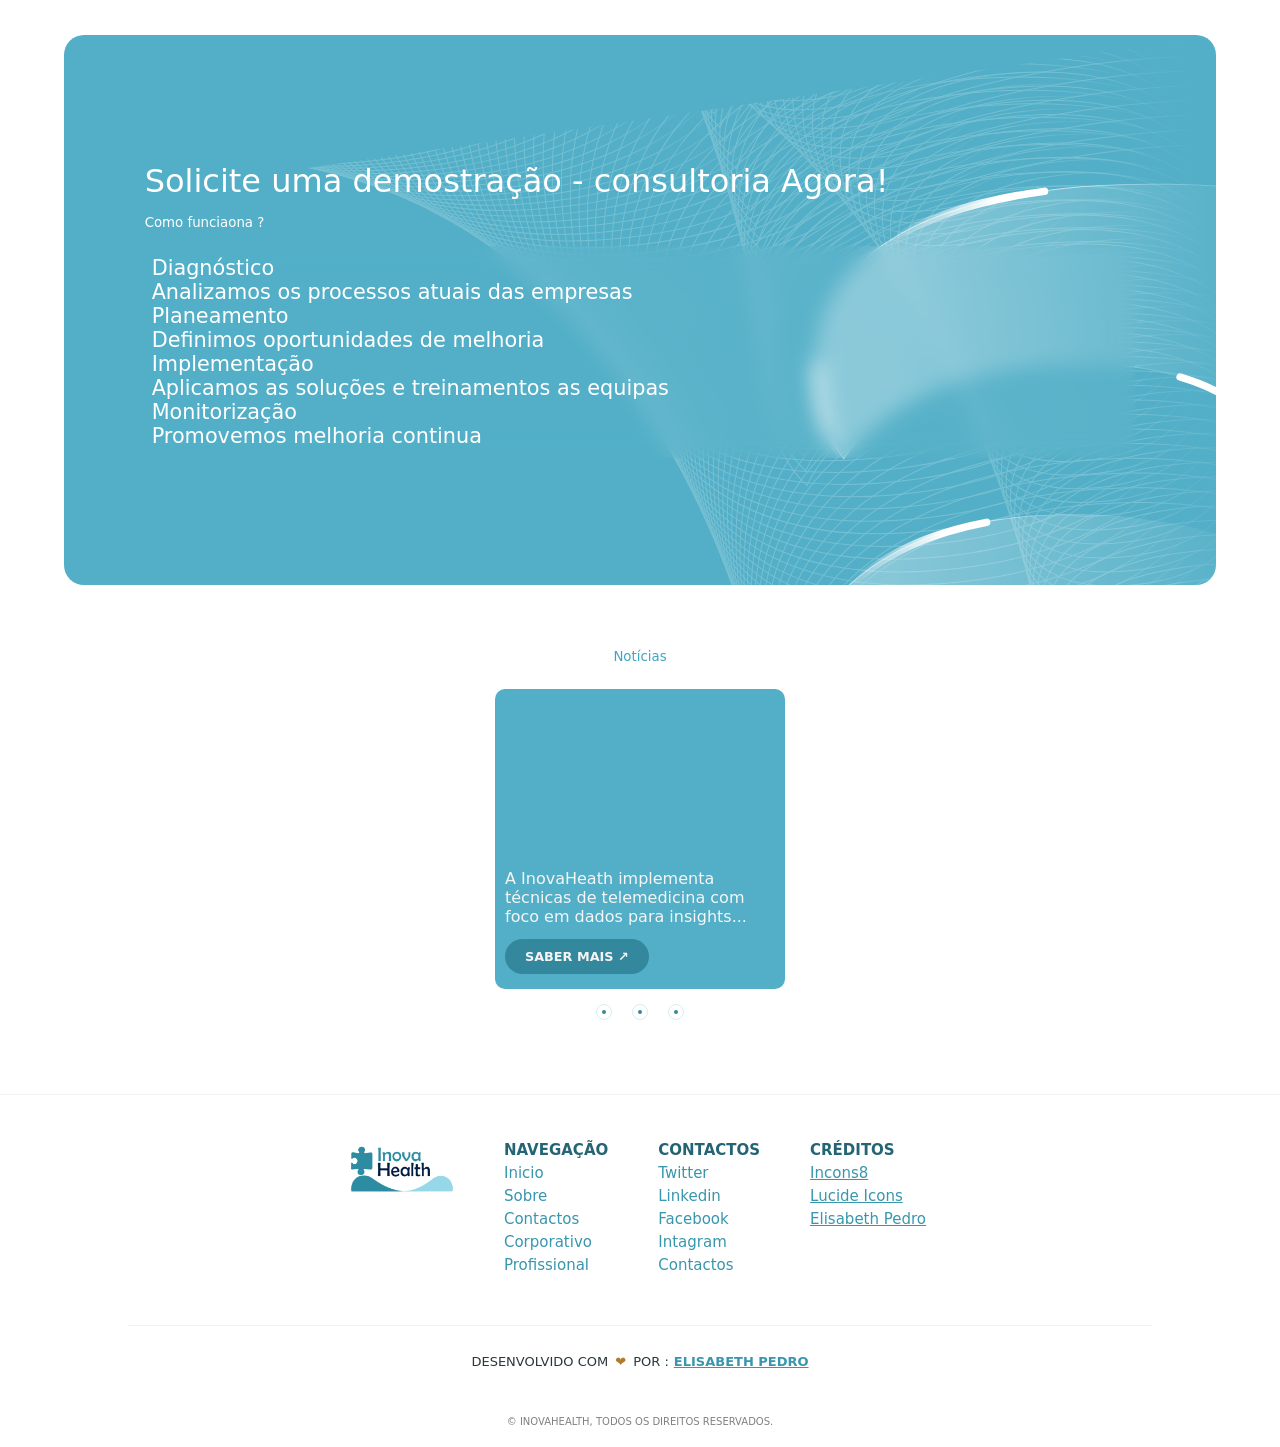
==== commit 4bc9409d: "..." ====
--- a/index.html
+++ b/index.html
@@ -1446,9 +1446,1079 @@
                 </div>
             </div>
         </section>
+        <section class="section section-howto">
+            <div class="howto-content">
+                <div class="howto-txt">
+                    <h4>Solicite uma demostração - consultoria Agora!</h4>
+                    <small>Como funciaona ?</small>
+                    <ul>
+                        <li>Diagnóstico</li>
+                        <li><span>Analizamos os processos atuais das empresas</span></li>
+                        <li>Planeamento</li>
+                        <li><span>Definimos oportunidades de melhoria</span></li>
+                        <li>Implementação</li>
+                        <li><span>Aplicamos as soluções e treinamentos as equipas </span></li>
+                        <li>Monitorização</li>
+                        <li><span>Promovemos melhoria continua </span></li>
+                    </ul>
+                </div>
+                <div class="howto-svg-div">
+                    <svg xmlns="http://www.w3.org/2000/svg" xmlns:xlink="http://www.w3.org/1999/xlink" width="1002"
+                        height="870" viewBox="0 0 1002 870" fill="none" style="&#10;&#10;">
+                        <g opacity="0.2" clip-path="url(#clip0_976_2147)">
+                            <path
+                                d="M-6.19364 -780.149L-5.69884 -780.221C-5.73515 -780.471 -5.95185 -780.654 -6.2042 -780.649L-6.19364 -780.149ZM-404.455 -439.288L-404.752 -438.886C-404.629 -438.795 -404.471 -438.766 -404.324 -438.806C-404.176 -438.846 -404.055 -438.952 -403.995 -439.092L-404.455 -439.288ZM30.1562 -530.101L29.8071 -529.743C29.9605 -529.593 30.1922 -529.558 30.3831 -529.655C30.5741 -529.752 30.6818 -529.96 30.651 -530.173L30.1562 -530.101ZM48.0034 -407.331L48.4982 -407.403C48.4691 -407.602 48.323 -407.765 48.1276 -407.815L48.0034 -407.331ZM110.06 19.5556L110.44 19.8807C110.534 19.7711 110.576 19.6264 110.555 19.4837L110.06 19.5556ZM86.841 -140.168L87.3358 -140.24C87.3056 -140.449 87.148 -140.616 86.9418 -140.658C86.7356 -140.701 86.5249 -140.609 86.4149 -140.43L86.841 -140.168ZM65.7405 -285.318L65.6864 -284.821C65.8402 -284.804 65.993 -284.859 66.1004 -284.971C66.2077 -285.082 66.2576 -285.237 66.2353 -285.39L65.7405 -285.318ZM-6.2042 -780.649C-42.7888 -779.877 -82.3966 -776.421 -125.126 -770.209L-124.982 -769.219C-82.2869 -775.426 -42.7206 -778.878 -6.18308 -779.649L-6.2042 -780.649ZM-125.126 -770.209C-246.839 -752.516 -331.267 -719.738 -383.341 -678.023C-435.44 -636.288 -455.154 -585.603 -447.391 -532.202L-446.402 -532.346C-454.108 -585.355 -434.571 -635.703 -382.716 -677.242C-330.838 -718.8 -246.61 -751.538 -124.982 -769.219L-125.126 -770.209ZM-447.391 -532.202C-442.358 -497.579 -431.723 -474.265 -422.33 -459.596C-417.634 -452.263 -413.25 -447.093 -410.034 -443.752C-408.427 -442.082 -407.111 -440.869 -406.195 -440.072C-405.737 -439.674 -405.379 -439.379 -405.134 -439.183C-405.011 -439.085 -404.917 -439.012 -404.853 -438.962C-404.821 -438.938 -404.796 -438.919 -404.779 -438.906C-404.771 -438.9 -404.764 -438.895 -404.76 -438.892C-404.758 -438.89 -404.756 -438.889 -404.755 -438.888C-404.754 -438.887 -404.753 -438.887 -404.753 -438.887C-404.752 -438.886 -404.752 -438.886 -404.455 -439.288C-404.159 -439.691 -404.159 -439.691 -404.159 -439.691C-404.159 -439.691 -404.159 -439.691 -404.159 -439.691C-404.16 -439.692 -404.161 -439.693 -404.163 -439.694C-404.166 -439.696 -404.171 -439.7 -404.178 -439.705C-404.193 -439.716 -404.215 -439.733 -404.244 -439.756C-404.303 -439.801 -404.392 -439.87 -404.509 -439.964C-404.744 -440.151 -405.091 -440.437 -405.539 -440.827C-406.434 -441.605 -407.727 -442.798 -409.314 -444.446C-412.486 -447.742 -416.829 -452.861 -421.488 -460.136C-430.803 -474.684 -441.389 -497.863 -446.402 -532.346L-447.391 -532.202ZM-404.455 -439.288C-403.995 -439.092 -403.995 -439.092 -403.995 -439.093C-403.995 -439.094 -403.994 -439.094 -403.994 -439.096C-403.993 -439.099 -403.991 -439.103 -403.988 -439.109C-403.983 -439.122 -403.975 -439.141 -403.964 -439.166C-403.941 -439.216 -403.908 -439.292 -403.862 -439.393C-403.772 -439.594 -403.633 -439.895 -403.446 -440.289C-403.07 -441.078 -402.495 -442.241 -401.7 -443.731C-400.112 -446.712 -397.648 -451.004 -394.147 -456.236C-387.147 -466.699 -376.005 -480.921 -359.447 -495.932C-326.335 -525.951 -271.548 -559.144 -184.869 -571.745L-185.012 -572.734C-271.893 -560.105 -326.863 -526.822 -360.119 -496.673C-376.744 -481.6 -387.939 -467.315 -394.979 -456.792C-398.499 -451.531 -400.98 -447.21 -402.583 -444.201C-403.384 -442.697 -403.966 -441.521 -404.348 -440.719C-404.539 -440.319 -404.68 -440.011 -404.774 -439.804C-404.821 -439.7 -404.856 -439.621 -404.879 -439.567C-404.891 -439.541 -404.9 -439.52 -404.906 -439.506C-404.909 -439.5 -404.911 -439.494 -404.913 -439.491C-404.913 -439.489 -404.914 -439.487 -404.915 -439.486C-404.915 -439.485 -404.915 -439.485 -404.455 -439.288ZM-184.869 -571.745C-85.108 -586.247 -13.3967 -571.887 29.8071 -529.743L30.5053 -530.458C-13.0332 -572.93 -85.1415 -587.253 -185.012 -572.734L-184.869 -571.745ZM30.651 -530.173L-5.69884 -780.221L-6.68844 -780.077L29.6614 -530.029L30.651 -530.173ZM48.1276 -407.815C-6.34131 -421.786 -75.2439 -428.551 -162.214 -415.908L-162.071 -414.918C-75.2306 -427.542 -6.46141 -420.784 47.8791 -406.847L48.1276 -407.815ZM-162.214 -415.908C-259.445 -401.773 -332.443 -366.363 -377.97 -312.691C-423.506 -259.01 -441.504 -187.128 -428.865 -100.182L-427.875 -100.326C-440.482 -187.051 -422.52 -258.626 -377.208 -312.044C-331.887 -365.472 -259.148 -400.806 -162.071 -414.918L-162.214 -415.908ZM-428.865 -100.182C-416.503 -15.1498 -381.412 47.1027 -324.793 84.5102C-268.184 121.911 -190.141 134.419 -91.9839 120.149L-92.1277 119.16C-190.143 133.408 -267.91 120.894 -324.242 83.6758C-380.563 46.4653 -415.543 -15.4955 -427.875 -100.326L-428.865 -100.182ZM-91.9839 120.149C-4.54621 107.439 64.5974 73.4604 110.44 19.8807L109.68 19.2306C64.0339 72.5809 -4.86317 106.474 -92.1277 119.16L-91.9839 120.149ZM110.555 19.4837L87.3358 -140.24L86.3462 -140.097L109.566 19.6276L110.555 19.4837ZM86.4149 -140.43C66.3425 -107.706 31.3211 -87.5147 -13.3919 -81.0147L-13.2481 -80.0251C31.6833 -86.5568 67.0039 -106.871 87.2672 -139.907L86.4149 -140.43ZM-13.3919 -81.0147C-54.8337 -74.9903 -87.0435 -78.8793 -110.094 -92.5855C-133.123 -106.279 -147.1 -129.825 -151.971 -163.329L-152.96 -163.185C-148.059 -129.467 -133.959 -105.612 -110.605 -91.726C-87.2745 -77.8532 -54.7977 -73.985 -13.2481 -80.0251L-13.3919 -81.0147ZM-151.971 -163.329C-156.563 -194.923 -147.474 -221.344 -125.755 -241.557C-104.013 -261.792 -69.5723 -275.842 -23.4074 -282.553L-23.5512 -283.543C-69.8193 -276.817 -104.487 -262.718 -126.437 -242.289C-148.41 -221.839 -157.597 -195.084 -152.96 -163.185L-151.971 -163.329ZM-23.4074 -282.553C10.9555 -287.549 40.761 -287.533 65.6864 -284.821L65.7946 -285.815C40.784 -288.537 10.8938 -288.55 -23.5512 -283.543L-23.4074 -282.553ZM66.2353 -285.39L48.4982 -407.403L47.5086 -407.259L65.2457 -285.246L66.2353 -285.39Z"
+                                fill="url(#paint0_linear_976_2147)" />
+                            <path
+                                d="M8.58969 -781.076L9.08449 -781.148C9.04818 -781.398 8.83147 -781.582 8.57913 -781.576L8.58969 -781.076ZM-389.672 -440.216L-389.969 -439.813C-389.846 -439.722 -389.688 -439.693 -389.541 -439.733C-389.393 -439.773 -389.272 -439.879 -389.212 -440.019L-389.672 -440.216ZM44.9395 -531.028L44.5904 -530.67C44.7438 -530.52 44.9755 -530.485 45.1664 -530.582C45.3574 -530.68 45.4652 -530.888 45.4343 -531.1L44.9395 -531.028ZM62.7867 -408.258L63.2815 -408.33C63.2525 -408.53 63.1063 -408.692 62.9109 -408.743L62.7867 -408.258ZM124.844 18.6284L125.224 18.9535C125.317 18.8439 125.359 18.6992 125.338 18.5565L124.844 18.6284ZM101.624 -141.096L102.119 -141.168C102.089 -141.376 101.931 -141.543 101.725 -141.585C101.519 -141.628 101.308 -141.537 101.198 -141.357L101.624 -141.096ZM80.5239 -286.245L80.4697 -285.748C80.6235 -285.731 80.7763 -285.787 80.8837 -285.898C80.991 -286.009 81.0409 -286.164 81.0186 -286.317L80.5239 -286.245ZM8.57913 -781.576C-28.0055 -780.804 -67.6132 -777.348 -110.343 -771.136L-110.199 -770.147C-67.5036 -776.353 -27.9373 -779.806 8.60025 -780.577L8.57913 -781.576ZM-110.343 -771.136C-232.056 -753.443 -316.483 -720.666 -368.558 -678.95C-420.656 -637.216 -440.371 -586.53 -432.608 -533.13L-431.618 -533.274C-439.324 -586.283 -419.788 -636.63 -367.933 -678.169C-316.055 -719.728 -231.827 -752.466 -110.199 -770.147L-110.343 -771.136ZM-432.608 -533.13C-427.575 -498.506 -416.939 -475.192 -407.546 -460.524C-402.85 -453.19 -398.466 -448.02 -395.251 -444.68C-393.643 -443.009 -392.328 -441.797 -391.412 -440.999C-390.954 -440.601 -390.596 -440.306 -390.351 -440.11C-390.228 -440.012 -390.134 -439.939 -390.07 -439.89C-390.038 -439.865 -390.013 -439.846 -389.996 -439.834C-389.988 -439.827 -389.981 -439.822 -389.977 -439.819C-389.974 -439.817 -389.972 -439.816 -389.971 -439.815C-389.971 -439.814 -389.97 -439.814 -389.97 -439.814C-389.969 -439.813 -389.969 -439.813 -389.672 -440.216C-389.375 -440.618 -389.375 -440.618 -389.375 -440.618C-389.375 -440.618 -389.376 -440.618 -389.376 -440.618C-389.377 -440.619 -389.378 -440.62 -389.379 -440.621C-389.383 -440.623 -389.388 -440.627 -389.395 -440.633C-389.409 -440.643 -389.431 -440.66 -389.461 -440.683C-389.52 -440.728 -389.609 -440.797 -389.726 -440.891C-389.96 -441.079 -390.308 -441.364 -390.755 -441.754C-391.65 -442.532 -392.944 -443.725 -394.53 -445.373C-397.703 -448.669 -402.046 -453.788 -406.704 -461.063C-416.02 -475.611 -426.605 -498.79 -431.618 -533.274L-432.608 -533.13ZM-389.672 -440.216C-389.212 -440.019 -389.212 -440.02 -389.212 -440.02C-389.212 -440.021 -389.211 -440.022 -389.211 -440.023C-389.209 -440.026 -389.207 -440.031 -389.205 -440.037C-389.199 -440.049 -389.191 -440.068 -389.18 -440.093C-389.158 -440.143 -389.125 -440.219 -389.079 -440.32C-388.988 -440.521 -388.85 -440.822 -388.662 -441.216C-388.286 -442.005 -387.711 -443.168 -386.917 -444.658C-385.329 -447.64 -382.864 -451.932 -379.364 -457.163C-372.364 -467.626 -361.222 -481.848 -344.664 -496.859C-311.552 -526.878 -256.765 -560.071 -170.085 -572.672L-170.229 -573.662C-257.11 -561.032 -312.08 -527.749 -345.335 -497.6C-361.961 -482.528 -373.155 -468.242 -380.195 -457.719C-383.715 -452.458 -386.197 -448.137 -387.8 -445.129C-388.601 -443.624 -389.183 -442.448 -389.565 -441.647C-389.756 -441.246 -389.897 -440.939 -389.991 -440.731C-390.038 -440.627 -390.073 -440.548 -390.096 -440.495C-390.108 -440.468 -390.117 -440.448 -390.123 -440.434C-390.126 -440.427 -390.128 -440.422 -390.129 -440.418C-390.13 -440.416 -390.131 -440.415 -390.131 -440.414C-390.132 -440.412 -390.132 -440.412 -389.672 -440.216ZM-170.085 -572.672C-70.3247 -587.174 1.38662 -572.815 44.5904 -530.67L45.2886 -531.386C1.75015 -573.857 -70.3582 -588.18 -170.229 -573.662L-170.085 -572.672ZM45.4343 -531.1L9.08449 -781.148L8.09489 -781.005L44.4447 -530.956L45.4343 -531.1ZM62.9109 -408.743C8.44202 -422.713 -60.4605 -429.478 -147.431 -416.835L-147.287 -415.846C-60.4473 -428.47 8.32191 -421.711 62.6624 -407.774L62.9109 -408.743ZM-147.431 -416.835C-244.661 -402.701 -317.659 -367.291 -363.187 -313.619C-408.723 -259.937 -426.721 -188.055 -414.081 -101.109L-413.092 -101.253C-425.699 -187.979 -407.737 -259.553 -362.424 -312.972C-317.104 -366.4 -244.365 -401.733 -147.287 -415.846L-147.431 -416.835ZM-414.081 -101.109C-401.72 -16.0771 -366.629 46.1754 -310.01 83.583C-253.401 120.983 -175.357 133.491 -77.2006 119.222L-77.3444 118.233C-175.36 132.481 -253.126 119.966 -309.458 82.7486C-365.78 45.538 -400.76 -16.4228 -413.092 -101.253L-414.081 -101.109ZM-77.2006 119.222C10.2371 106.511 79.3807 72.5331 125.224 18.9535L124.464 18.3033C78.8172 71.6536 9.92015 105.547 -77.3444 118.233L-77.2006 119.222ZM125.338 18.5565L102.119 -141.168L101.13 -141.024L124.349 18.7003L125.338 18.5565ZM101.198 -141.357C81.1258 -108.633 46.1044 -88.4419 1.39141 -81.9419L1.53527 -80.9523C46.4666 -87.4841 81.7872 -107.799 102.051 -140.834L101.198 -141.357ZM1.39141 -81.9419C-40.0503 -75.9175 -72.2601 -79.8065 -95.311 -93.5128C-118.34 -107.206 -132.317 -130.752 -137.187 -164.256L-138.177 -164.112C-133.275 -130.394 -119.175 -106.539 -95.8221 -92.6532C-72.4912 -78.7805 -40.0144 -74.9122 1.53527 -80.9523L1.39141 -81.9419ZM-137.187 -164.256C-141.78 -195.85 -132.691 -222.271 -110.972 -242.485C-89.2298 -262.719 -54.789 -276.769 -8.62405 -283.481L-8.76791 -284.47C-55.036 -277.744 -89.7033 -263.645 -111.653 -243.217C-133.627 -222.766 -142.814 -196.011 -138.177 -164.112L-137.187 -164.256ZM-8.62405 -283.481C25.7388 -288.476 55.5443 -288.461 80.4697 -285.748L80.578 -286.742C55.5674 -289.464 25.6771 -289.477 -8.76791 -284.47L-8.62405 -283.481ZM81.0186 -286.317L63.2815 -408.33L62.2919 -408.186L80.0291 -286.173L81.0186 -286.317Z"
+                                fill="url(#paint1_linear_976_2147)" />
+                            <path
+                                d="M23.3826 -781.792L23.8774 -781.864C23.8411 -782.114 23.6244 -782.298 23.3721 -782.292L23.3826 -781.792ZM-374.879 -440.931L-375.176 -440.529C-375.053 -440.438 -374.895 -440.409 -374.748 -440.449C-374.6 -440.489 -374.479 -440.595 -374.419 -440.735L-374.879 -440.931ZM59.7325 -531.744L59.3834 -531.386C59.5367 -531.236 59.7685 -531.201 59.9594 -531.298C60.1504 -531.395 60.2581 -531.604 60.2273 -531.816L59.7325 -531.744ZM77.5796 -408.974L78.0744 -409.046C78.0454 -409.246 77.8993 -409.408 77.7039 -409.458L77.5796 -408.974ZM139.637 17.9126L140.017 18.2376C140.11 18.128 140.152 17.9834 140.131 17.8406L139.637 17.9126ZM116.417 -141.812L116.912 -141.883C116.882 -142.092 116.724 -142.259 116.518 -142.301C116.312 -142.344 116.101 -142.252 115.991 -142.073L116.417 -141.812ZM95.3168 -286.961L95.2627 -286.464C95.4165 -286.447 95.5693 -286.503 95.6766 -286.614C95.784 -286.725 95.8339 -286.88 95.8116 -287.033L95.3168 -286.961ZM23.3721 -782.292C-13.2125 -781.52 -52.8203 -778.064 -95.5497 -771.852L-95.4058 -770.863C-52.7106 -777.069 -13.1443 -780.522 23.3932 -781.292L23.3721 -782.292ZM-95.5497 -771.852C-217.263 -754.159 -301.69 -721.381 -353.765 -679.666C-405.863 -637.931 -425.578 -587.246 -417.815 -533.846L-416.825 -533.989C-424.531 -586.998 -404.995 -637.346 -353.14 -678.885C-301.262 -720.443 -217.034 -753.181 -95.4058 -770.863L-95.5497 -771.852ZM-417.815 -533.846C-412.782 -499.222 -402.146 -475.908 -392.753 -461.24C-388.057 -453.906 -383.673 -448.736 -380.458 -445.396C-378.85 -443.725 -377.535 -442.512 -376.619 -441.715C-376.161 -441.317 -375.803 -441.022 -375.558 -440.826C-375.435 -440.728 -375.341 -440.655 -375.277 -440.605C-375.245 -440.581 -375.22 -440.562 -375.203 -440.549C-375.195 -440.543 -375.188 -440.538 -375.184 -440.535C-375.181 -440.533 -375.18 -440.532 -375.178 -440.531C-375.178 -440.53 -375.177 -440.53 -375.177 -440.53C-375.176 -440.529 -375.176 -440.529 -374.879 -440.931C-374.582 -441.334 -374.582 -441.334 -374.582 -441.334C-374.582 -441.334 -374.583 -441.334 -374.583 -441.334C-374.584 -441.335 -374.585 -441.336 -374.586 -441.337C-374.59 -441.339 -374.595 -441.343 -374.602 -441.349C-374.616 -441.359 -374.638 -441.376 -374.668 -441.399C-374.727 -441.444 -374.816 -441.513 -374.933 -441.607C-375.167 -441.794 -375.515 -442.08 -375.962 -442.47C-376.857 -443.248 -378.151 -444.441 -379.738 -446.089C-382.91 -449.385 -387.253 -454.504 -391.911 -461.779C-401.227 -476.327 -411.812 -499.506 -416.825 -533.989L-417.815 -533.846ZM-374.879 -440.931C-374.419 -440.735 -374.419 -440.735 -374.419 -440.736C-374.419 -440.737 -374.418 -440.738 -374.418 -440.739C-374.416 -440.742 -374.414 -440.746 -374.412 -440.753C-374.406 -440.765 -374.398 -440.784 -374.387 -440.809C-374.365 -440.859 -374.332 -440.935 -374.286 -441.036C-374.195 -441.237 -374.057 -441.538 -373.869 -441.932C-373.493 -442.721 -372.918 -443.884 -372.124 -445.374C-370.536 -448.355 -368.071 -452.647 -364.571 -457.879C-357.571 -468.342 -346.429 -482.564 -329.871 -497.575C-296.759 -527.594 -241.972 -560.787 -155.292 -573.388L-155.436 -574.378C-242.317 -561.748 -297.287 -528.465 -330.542 -498.316C-347.168 -483.243 -358.362 -468.958 -365.402 -458.435C-368.922 -453.174 -371.404 -448.853 -373.007 -445.844C-373.808 -444.34 -374.39 -443.164 -374.772 -442.362C-374.963 -441.962 -375.104 -441.654 -375.198 -441.447C-375.245 -441.343 -375.28 -441.264 -375.303 -441.21C-375.315 -441.184 -375.324 -441.163 -375.33 -441.15C-375.333 -441.143 -375.335 -441.137 -375.336 -441.134C-375.337 -441.132 -375.338 -441.13 -375.338 -441.129C-375.339 -441.128 -375.339 -441.128 -374.879 -440.931ZM-155.292 -573.388C-55.5318 -587.89 16.1796 -573.53 59.3834 -531.386L60.0816 -532.102C16.5431 -574.573 -55.5652 -588.896 -155.436 -574.378L-155.292 -573.388ZM60.2273 -531.816L23.8774 -781.864L22.8878 -781.72L59.2377 -531.672L60.2273 -531.816ZM77.7039 -409.458C23.235 -423.429 -45.6676 -430.194 -132.638 -417.551L-132.494 -416.561C-45.6543 -429.185 23.1149 -422.427 77.4554 -408.49L77.7039 -409.458ZM-132.638 -417.551C-229.868 -403.417 -302.866 -368.006 -348.394 -314.334C-393.93 -260.653 -411.928 -188.771 -399.288 -101.825L-398.299 -101.969C-410.906 -188.695 -392.944 -260.269 -347.631 -313.687C-302.311 -367.115 -229.572 -402.449 -132.494 -416.561L-132.638 -417.551ZM-399.288 -101.825C-386.927 -16.7929 -351.836 45.4596 -295.217 82.8671C-238.608 120.268 -160.565 132.776 -62.4076 118.506L-62.5515 117.517C-160.567 131.765 -238.334 119.25 -294.666 82.0328C-350.987 44.8222 -385.967 -17.1386 -398.299 -101.969L-399.288 -101.825ZM-62.4076 118.506C25.0301 105.796 94.1737 71.8173 140.017 18.2376L139.257 17.5875C93.6102 70.9378 24.7131 104.831 -62.5515 117.517L-62.4076 118.506ZM140.131 17.8406L116.912 -141.883L115.923 -141.74L139.142 17.9845L140.131 17.8406ZM115.991 -142.073C95.9188 -109.349 60.8973 -89.1577 16.1844 -82.6578L16.3282 -81.6682C61.2596 -88.1999 96.5802 -108.514 116.844 -141.55L115.991 -142.073ZM16.1844 -82.6578C-25.2574 -76.6333 -57.4672 -80.5224 -80.518 -94.2286C-103.547 -107.922 -117.524 -131.468 -122.394 -164.972L-123.384 -164.828C-118.482 -131.11 -104.382 -107.255 -81.0291 -93.3691C-57.6982 -79.4963 -25.2214 -75.6281 16.3282 -81.6682L16.1844 -82.6578ZM-122.394 -164.972C-126.987 -196.566 -117.898 -222.987 -96.1791 -243.2C-74.4368 -263.435 -39.9961 -277.485 6.1689 -284.196L6.02504 -285.186C-40.243 -278.46 -74.9103 -264.361 -96.8603 -243.932C-118.834 -223.482 -128.021 -196.727 -123.384 -164.828L-122.394 -164.972ZM6.1689 -284.196C40.5317 -289.192 70.3372 -289.177 95.2627 -286.464L95.3709 -287.458C70.3603 -290.18 40.4701 -290.193 6.02504 -285.186L6.1689 -284.196ZM95.8116 -287.033L78.0744 -409.046L77.0848 -408.902L94.822 -286.889L95.8116 -287.033Z"
+                                fill="url(#paint2_linear_976_2147)" />
+                            <path
+                                d="M38.1854 -782.293L38.6802 -782.365C38.6439 -782.614 38.4271 -782.798 38.1748 -782.793L38.1854 -782.293ZM-360.074 -441.432L-360.371 -441.029C-360.248 -440.939 -360.09 -440.909 -359.943 -440.949C-359.795 -440.99 -359.674 -441.095 -359.615 -441.236L-360.074 -441.432ZM74.5349 -532.246L74.1858 -531.888C74.3391 -531.739 74.5709 -531.704 74.7618 -531.801C74.9528 -531.898 75.0605 -532.106 75.0297 -532.318L74.5349 -532.246ZM92.3823 -409.475L92.8771 -409.547C92.8481 -409.747 92.7019 -409.909 92.5065 -409.959L92.3823 -409.475ZM154.44 17.4141L154.82 17.7391C154.913 17.6295 154.955 17.4849 154.934 17.3421L154.44 17.4141ZM131.22 -142.309L131.715 -142.381C131.685 -142.59 131.527 -142.757 131.321 -142.799C131.115 -142.842 130.904 -142.75 130.794 -142.571L131.22 -142.309ZM110.119 -287.462L110.065 -286.965C110.219 -286.948 110.372 -287.003 110.479 -287.115C110.587 -287.226 110.637 -287.381 110.614 -287.534L110.119 -287.462ZM38.1748 -782.793C1.59071 -782.021 -38.0164 -778.564 -80.745 -772.353L-80.6011 -771.363C-37.9067 -777.57 1.65893 -781.022 38.1959 -781.793L38.1748 -782.793ZM-80.745 -772.353C-202.458 -754.659 -286.886 -721.882 -338.961 -680.166C-391.059 -638.432 -410.773 -587.747 -403.01 -534.346L-402.021 -534.49C-409.727 -587.499 -390.19 -637.846 -338.335 -679.386C-286.457 -720.944 -202.229 -753.682 -80.6011 -771.363L-80.745 -772.353ZM-403.01 -534.346C-397.977 -499.722 -387.342 -476.408 -377.949 -461.74C-373.253 -454.407 -368.869 -449.237 -365.653 -445.896C-364.046 -444.226 -362.73 -443.013 -361.814 -442.216C-361.356 -441.817 -360.998 -441.522 -360.753 -441.326C-360.631 -441.229 -360.536 -441.155 -360.472 -441.106C-360.44 -441.081 -360.415 -441.063 -360.399 -441.05C-360.39 -441.044 -360.384 -441.039 -360.379 -441.035C-360.377 -441.034 -360.375 -441.032 -360.374 -441.031C-360.373 -441.031 -360.372 -441.03 -360.372 -441.03C-360.371 -441.03 -360.371 -441.029 -360.074 -441.432C-359.778 -441.834 -359.778 -441.834 -359.778 -441.834C-359.778 -441.834 -359.778 -441.835 -359.778 -441.835C-359.779 -441.835 -359.78 -441.836 -359.782 -441.837C-359.785 -441.84 -359.79 -441.844 -359.797 -441.849C-359.812 -441.86 -359.834 -441.876 -359.863 -441.899C-359.922 -441.944 -360.011 -442.014 -360.128 -442.107C-360.363 -442.295 -360.71 -442.581 -361.158 -442.97C-362.053 -443.749 -363.346 -444.941 -364.933 -446.589C-368.105 -449.886 -372.448 -455.005 -377.107 -462.279C-386.422 -476.827 -397.008 -500.006 -402.021 -534.49L-403.01 -534.346ZM-360.074 -441.432C-359.615 -441.236 -359.614 -441.236 -359.614 -441.236C-359.614 -441.237 -359.614 -441.238 -359.613 -441.239C-359.612 -441.242 -359.61 -441.247 -359.607 -441.253C-359.602 -441.265 -359.594 -441.284 -359.583 -441.309C-359.56 -441.36 -359.527 -441.435 -359.481 -441.536C-359.391 -441.738 -359.253 -442.038 -359.065 -442.433C-358.689 -443.221 -358.114 -444.384 -357.32 -445.875C-355.731 -448.856 -353.267 -453.148 -349.767 -458.379C-342.766 -468.843 -331.624 -483.064 -315.066 -498.076C-281.954 -528.094 -227.167 -561.288 -140.488 -573.888L-140.631 -574.878C-227.512 -562.248 -282.482 -528.966 -315.738 -498.817C-332.363 -483.744 -343.558 -469.458 -350.598 -458.936C-354.118 -453.674 -356.599 -449.353 -358.202 -446.345C-359.004 -444.841 -359.585 -443.665 -359.967 -442.863C-360.158 -442.462 -360.299 -442.155 -360.393 -441.947C-360.44 -441.843 -360.475 -441.764 -360.498 -441.711C-360.51 -441.684 -360.519 -441.664 -360.525 -441.65C-360.528 -441.643 -360.53 -441.638 -360.532 -441.634C-360.533 -441.632 -360.533 -441.631 -360.534 -441.63C-360.534 -441.629 -360.534 -441.628 -360.074 -441.432ZM-140.488 -573.888C-40.7289 -588.39 30.9817 -574.031 74.1858 -531.888L74.884 -532.604C31.3453 -575.074 -40.7623 -589.396 -140.631 -574.878L-140.488 -573.888ZM75.0297 -532.318L38.6802 -782.365L37.6906 -782.221L74.0401 -532.174L75.0297 -532.318ZM92.5065 -409.959C38.0379 -423.93 -30.864 -430.694 -117.833 -418.051L-117.69 -417.062C-30.8507 -429.686 37.9178 -422.928 92.258 -408.991L92.5065 -409.959ZM-117.833 -418.051C-215.064 -403.917 -288.062 -368.507 -333.589 -314.835C-379.125 -261.153 -397.123 -189.272 -384.484 -102.326L-383.494 -102.47C-396.101 -189.195 -378.139 -260.77 -332.827 -314.188C-287.506 -367.616 -214.767 -402.95 -117.69 -417.062L-117.833 -418.051ZM-384.484 -102.326C-372.122 -17.2934 -337.031 44.9591 -280.412 82.3667C-223.804 119.767 -145.76 132.275 -47.6029 118.006L-47.7468 117.016C-145.762 131.265 -223.529 118.75 -279.861 81.5323C-336.182 44.3217 -371.162 -17.6391 -383.494 -102.47L-384.484 -102.326ZM-47.6029 118.006C39.8337 105.295 108.977 71.3176 154.82 17.7391L154.06 17.089C108.413 70.4381 39.5167 104.331 -47.7468 117.016L-47.6029 118.006ZM154.934 17.3421L131.715 -142.381L130.726 -142.237L153.945 17.486L154.934 17.3421ZM130.794 -142.571C110.722 -109.848 75.7008 -89.6581 30.989 -83.1583L31.1329 -82.1687C76.0631 -88.7002 111.383 -109.014 131.647 -142.048L130.794 -142.571ZM30.989 -83.1583C-10.4527 -77.1338 -42.6625 -81.0228 -65.7134 -94.7291C-88.742 -108.422 -102.719 -131.968 -107.59 -165.472L-108.579 -165.329C-103.678 -131.61 -89.5777 -107.756 -66.2245 -93.8695C-42.8935 -79.9968 -10.4167 -76.1285 31.1329 -82.1687L30.989 -83.1583ZM-107.59 -165.472C-112.182 -197.066 -103.093 -223.488 -81.3744 -243.701C-59.6321 -263.936 -25.1914 -277.986 20.9736 -284.697L20.8297 -285.686C-25.4383 -278.96 -60.1056 -264.861 -82.0556 -244.433C-104.029 -223.983 -113.216 -197.227 -108.579 -165.329L-107.59 -165.472ZM20.9736 -284.697C55.3355 -289.692 85.1404 -289.677 110.065 -286.965L110.174 -287.959C85.1634 -290.68 55.2739 -290.694 20.8297 -285.686L20.9736 -284.697ZM110.614 -287.534L92.8771 -409.547L91.8875 -409.403L109.625 -287.39L110.614 -287.534Z"
+                                fill="url(#paint3_linear_976_2147)" />
+                            <path
+                                d="M52.9959 -782.572L53.4907 -782.644C53.4544 -782.893 53.2377 -783.077 52.9854 -783.071L52.9959 -782.572ZM-345.266 -441.711L-345.563 -441.308C-345.439 -441.218 -345.282 -441.188 -345.134 -441.228C-344.987 -441.269 -344.866 -441.374 -344.806 -441.515L-345.266 -441.711ZM89.3458 -532.523L88.9966 -532.165C89.15 -532.015 89.3817 -531.98 89.5727 -532.077C89.7637 -532.175 89.8714 -532.383 89.8406 -532.595L89.3458 -532.523ZM107.193 -409.753L107.688 -409.825C107.659 -410.025 107.513 -410.187 107.317 -410.238L107.193 -409.753ZM169.25 17.1333L169.63 17.4583C169.724 17.3487 169.765 17.2041 169.745 17.0613L169.25 17.1333ZM146.031 -142.591L146.525 -142.663C146.495 -142.871 146.338 -143.038 146.131 -143.081C145.925 -143.123 145.714 -143.032 145.604 -142.852L146.031 -142.591ZM124.93 -287.74L124.876 -287.243C125.03 -287.226 125.183 -287.282 125.29 -287.393C125.397 -287.504 125.447 -287.659 125.425 -287.812L124.93 -287.74ZM52.9854 -783.071C16.4007 -782.3 -23.207 -778.843 -65.9364 -772.631L-65.7925 -771.642C-23.0973 -777.848 16.469 -781.301 53.0065 -782.072L52.9854 -783.071ZM-65.9364 -772.631C-187.649 -754.938 -272.077 -722.161 -324.152 -680.445C-376.25 -638.711 -395.965 -588.025 -388.202 -534.625L-387.212 -534.769C-394.918 -587.778 -375.382 -638.125 -323.527 -679.665C-271.648 -721.223 -187.421 -753.961 -65.7925 -771.642L-65.9364 -772.631ZM-388.202 -534.625C-383.168 -500.001 -372.533 -476.687 -363.14 -462.019C-358.444 -454.686 -354.06 -449.515 -350.845 -446.175C-349.237 -444.505 -347.922 -443.292 -347.006 -442.495C-346.548 -442.096 -346.189 -441.801 -345.944 -441.605C-345.822 -441.507 -345.728 -441.434 -345.664 -441.385C-345.631 -441.36 -345.607 -441.341 -345.59 -441.329C-345.581 -441.322 -345.575 -441.317 -345.57 -441.314C-345.568 -441.312 -345.566 -441.311 -345.565 -441.31C-345.564 -441.31 -345.564 -441.309 -345.563 -441.309C-345.563 -441.309 -345.563 -441.308 -345.266 -441.711C-344.969 -442.113 -344.969 -442.113 -344.969 -442.113C-344.969 -442.113 -344.969 -442.113 -344.97 -442.114C-344.97 -442.114 -344.971 -442.115 -344.973 -442.116C-344.976 -442.119 -344.982 -442.122 -344.989 -442.128C-345.003 -442.139 -345.025 -442.155 -345.055 -442.178C-345.114 -442.223 -345.203 -442.292 -345.32 -442.386C-345.554 -442.574 -345.902 -442.86 -346.349 -443.249C-347.244 -444.028 -348.538 -445.22 -350.124 -446.868C-353.297 -450.165 -357.639 -455.283 -362.298 -462.558C-371.614 -477.106 -382.199 -500.285 -387.212 -534.769L-388.202 -534.625ZM-345.266 -441.711C-344.806 -441.515 -344.806 -441.515 -344.806 -441.515C-344.805 -441.516 -344.805 -441.517 -344.804 -441.518C-344.803 -441.521 -344.801 -441.526 -344.798 -441.532C-344.793 -441.544 -344.785 -441.563 -344.774 -441.588C-344.752 -441.638 -344.718 -441.714 -344.673 -441.815C-344.582 -442.016 -344.444 -442.317 -344.256 -442.712C-343.88 -443.5 -343.305 -444.663 -342.511 -446.154C-340.923 -449.135 -338.458 -453.427 -334.958 -458.658C-327.958 -469.122 -316.816 -483.343 -300.258 -498.354C-267.146 -528.373 -212.358 -561.567 -125.679 -574.167L-125.823 -575.157C-212.703 -562.527 -267.673 -529.245 -300.929 -499.095C-317.555 -484.023 -328.749 -469.737 -335.789 -459.214C-339.309 -453.953 -341.791 -449.632 -343.393 -446.624C-344.195 -445.119 -344.777 -443.943 -345.159 -443.142C-345.35 -442.741 -345.491 -442.434 -345.585 -442.226C-345.631 -442.122 -345.666 -442.043 -345.69 -441.99C-345.701 -441.963 -345.71 -441.943 -345.716 -441.929C-345.719 -441.922 -345.722 -441.917 -345.723 -441.913C-345.724 -441.911 -345.725 -441.91 -345.725 -441.909C-345.725 -441.908 -345.726 -441.907 -345.266 -441.711ZM-125.679 -574.167C-25.9185 -588.67 45.7929 -574.31 88.9966 -532.165L89.6949 -532.881C46.1564 -575.352 -25.9519 -589.675 -125.823 -575.157L-125.679 -574.167ZM89.8406 -532.595L53.4907 -782.644L52.5011 -782.5L88.851 -532.451L89.8406 -532.595ZM107.317 -410.238C52.8483 -424.208 -16.0543 -430.973 -103.025 -418.33L-102.881 -417.341C-16.041 -429.965 52.7281 -423.207 107.069 -409.269L107.317 -410.238ZM-103.025 -418.33C-200.255 -404.196 -273.253 -368.786 -318.781 -315.114C-364.317 -261.432 -382.314 -189.55 -369.675 -102.604L-368.685 -102.748C-381.293 -189.474 -363.331 -261.048 -318.018 -314.467C-272.698 -367.895 -199.959 -403.228 -102.881 -417.341L-103.025 -418.33ZM-369.675 -102.604C-357.314 -17.5722 -322.223 44.6803 -265.603 82.0878C-208.995 119.488 -130.951 131.996 -32.7943 117.727L-32.9382 116.738C-130.954 130.986 -208.72 118.471 -265.052 81.2535C-321.374 44.0429 -356.353 -17.9179 -368.685 -102.748L-369.675 -102.604ZM-32.7943 117.727C54.6434 105.016 123.787 71.038 169.63 17.4583L168.87 16.8082C123.223 70.1585 54.3264 104.052 -32.9382 116.738L-32.7943 117.727ZM169.745 17.0613L146.525 -142.663L145.536 -142.519L168.755 17.2052L169.745 17.0613ZM145.604 -142.852C125.532 -110.128 90.5106 -89.937 45.7976 -83.4371L45.9415 -82.4475C90.8729 -88.9792 126.193 -109.294 146.457 -142.329L145.604 -142.852ZM45.7976 -83.4371C4.35589 -77.4126 -27.8539 -81.3017 -50.9048 -95.0079C-73.9334 -108.701 -87.9105 -132.247 -92.781 -165.751L-93.7706 -165.607C-88.8689 -131.889 -74.7691 -108.034 -51.4159 -94.1483C-28.0849 -80.2756 4.39185 -76.4073 45.9415 -82.4475L45.7976 -83.4371ZM-92.781 -165.751C-97.3738 -197.345 -88.2846 -223.767 -66.5658 -243.98C-44.8235 -264.215 -10.3828 -278.265 35.7822 -284.976L35.6383 -285.965C-10.6297 -279.239 -45.297 -265.14 -67.2471 -244.712C-89.2205 -224.262 -98.4078 -197.506 -93.7706 -165.607L-92.781 -165.751ZM35.7822 -284.976C70.145 -289.971 99.9505 -289.956 124.876 -287.243L124.984 -288.237C99.9736 -290.959 70.0834 -290.973 35.6383 -285.965L35.7822 -284.976ZM125.425 -287.812L107.688 -409.825L106.698 -409.681L124.435 -287.668L125.425 -287.812Z"
+                                fill="url(#paint4_linear_976_2147)" />
+                            <path
+                                d="M67.8082 -782.625L68.303 -782.697C68.2667 -782.946 68.05 -783.13 67.7977 -783.125L67.8082 -782.625ZM-330.453 -441.764L-330.75 -441.361C-330.627 -441.271 -330.469 -441.241 -330.322 -441.282C-330.174 -441.322 -330.053 -441.427 -329.993 -441.568L-330.453 -441.764ZM104.158 -532.576L103.809 -532.218C103.962 -532.069 104.194 -532.034 104.385 -532.131C104.576 -532.228 104.684 -532.436 104.653 -532.648L104.158 -532.576ZM122.005 -409.807L122.5 -409.878C122.471 -410.078 122.325 -410.241 122.129 -410.291L122.005 -409.807ZM184.062 17.0803L184.442 17.4053C184.536 17.2957 184.578 17.1511 184.557 17.0083L184.062 17.0803ZM160.843 -142.644L161.338 -142.716C161.307 -142.924 161.15 -143.091 160.944 -143.134C160.738 -143.176 160.527 -143.085 160.417 -142.905L160.843 -142.644ZM139.742 -287.793L139.688 -287.296C139.842 -287.28 139.995 -287.335 140.102 -287.446C140.21 -287.558 140.259 -287.712 140.237 -287.865L139.742 -287.793ZM67.7977 -783.125C31.2131 -782.353 -8.39458 -778.896 -51.1239 -772.685L-50.98 -771.695C-8.28491 -777.902 31.2813 -781.354 67.8188 -782.125L67.7977 -783.125ZM-51.1239 -772.685C-172.837 -754.991 -257.265 -722.214 -309.339 -680.498C-361.438 -638.764 -381.152 -588.079 -373.389 -534.678L-372.4 -534.822C-380.106 -587.831 -360.569 -638.178 -308.714 -679.718C-256.836 -721.276 -172.608 -754.014 -50.98 -771.695L-51.1239 -772.685ZM-373.389 -534.678C-368.356 -500.054 -357.721 -476.74 -348.328 -462.072C-343.632 -454.739 -339.248 -449.569 -336.032 -446.228C-334.425 -444.558 -333.109 -443.345 -332.193 -442.548C-331.735 -442.149 -331.377 -441.855 -331.132 -441.659C-331.009 -441.561 -330.915 -441.487 -330.851 -441.438C-330.819 -441.413 -330.794 -441.395 -330.777 -441.382C-330.769 -441.376 -330.762 -441.371 -330.758 -441.367C-330.756 -441.366 -330.754 -441.364 -330.752 -441.363C-330.752 -441.363 -330.751 -441.362 -330.751 -441.362C-330.75 -441.362 -330.75 -441.361 -330.453 -441.764C-330.157 -442.166 -330.157 -442.166 -330.157 -442.166C-330.157 -442.166 -330.157 -442.167 -330.157 -442.167C-330.158 -442.167 -330.159 -442.168 -330.161 -442.169C-330.164 -442.172 -330.169 -442.176 -330.176 -442.181C-330.191 -442.192 -330.213 -442.209 -330.242 -442.231C-330.301 -442.276 -330.39 -442.346 -330.507 -442.439C-330.742 -442.627 -331.089 -442.913 -331.537 -443.302C-332.431 -444.081 -333.725 -445.273 -335.312 -446.922C-338.484 -450.218 -342.827 -455.337 -347.485 -462.611C-356.801 -477.159 -367.387 -500.338 -372.4 -534.822L-373.389 -534.678ZM-330.453 -441.764C-329.993 -441.568 -329.993 -441.568 -329.993 -441.568C-329.993 -441.569 -329.992 -441.57 -329.992 -441.572C-329.991 -441.574 -329.989 -441.579 -329.986 -441.585C-329.981 -441.597 -329.972 -441.616 -329.961 -441.641C-329.939 -441.692 -329.906 -441.767 -329.86 -441.868C-329.77 -442.07 -329.631 -442.37 -329.444 -442.765C-329.068 -443.553 -328.493 -444.716 -327.698 -446.207C-326.11 -449.188 -323.646 -453.48 -320.145 -458.711C-313.145 -469.175 -302.003 -483.396 -285.445 -498.408C-252.333 -528.426 -197.546 -561.62 -110.867 -574.22L-111.01 -575.21C-197.891 -562.58 -252.861 -529.298 -286.117 -499.149C-302.742 -484.076 -313.937 -469.79 -320.977 -459.268C-324.497 -454.006 -326.978 -449.685 -328.581 -446.677C-329.382 -445.173 -329.964 -443.997 -330.346 -443.195C-330.537 -442.794 -330.678 -442.487 -330.772 -442.279C-330.819 -442.175 -330.854 -442.096 -330.877 -442.043C-330.889 -442.016 -330.898 -441.996 -330.904 -441.982C-330.907 -441.975 -330.909 -441.97 -330.911 -441.966C-330.911 -441.964 -330.912 -441.963 -330.912 -441.962C-330.913 -441.961 -330.913 -441.96 -330.453 -441.764ZM-110.867 -574.22C-11.1062 -588.723 60.6051 -574.363 103.809 -532.218L104.507 -532.934C60.9686 -575.405 -11.1396 -589.728 -111.01 -575.21L-110.867 -574.22ZM104.653 -532.648L68.303 -782.697L67.3134 -782.553L103.663 -532.504L104.653 -532.648ZM122.129 -410.291C67.6606 -424.261 -1.24192 -431.026 -88.2123 -418.383L-88.0685 -417.394C-1.22864 -430.018 67.5405 -423.26 121.881 -409.322L122.129 -410.291ZM-88.2123 -418.383C-185.443 -404.249 -258.441 -368.839 -303.968 -315.167C-349.504 -261.485 -367.502 -189.604 -354.862 -102.658L-353.873 -102.802C-366.48 -189.527 -348.518 -261.102 -303.206 -314.52C-257.885 -367.948 -185.146 -403.282 -88.0685 -417.394L-88.2123 -418.383ZM-354.862 -102.658C-342.501 -17.6254 -307.41 44.6271 -250.791 82.0346C-194.182 119.435 -116.139 131.943 -17.9818 117.674L-18.1257 116.684C-116.141 130.933 -193.908 118.418 -250.24 81.2002C-306.561 43.9897 -341.541 -17.9711 -353.873 -102.802L-354.862 -102.658ZM-17.9818 117.674C69.4558 104.963 138.599 70.9849 184.442 17.4053L183.682 16.7552C138.036 70.1054 69.1388 103.999 -18.1257 116.684L-17.9818 117.674ZM184.557 17.0083L161.338 -142.716L160.348 -142.572L183.567 17.1522L184.557 17.0083ZM160.417 -142.905C140.344 -110.181 105.323 -89.9902 60.6101 -83.4903L60.754 -82.5007C105.685 -89.0324 141.006 -109.347 161.269 -142.382L160.417 -142.905ZM60.6101 -83.4903C19.1684 -77.4659 -13.0414 -81.3549 -36.0923 -95.0611C-59.1209 -108.754 -73.098 -132.3 -77.9685 -165.805L-78.9581 -165.661C-74.0564 -131.942 -59.9566 -108.088 -36.6034 -94.2016C-13.2724 -80.3288 19.2043 -76.4606 60.754 -82.5007L60.6101 -83.4903ZM-77.9685 -165.805C-82.5613 -197.398 -73.4721 -223.82 -51.7533 -244.033C-30.011 -264.268 4.42972 -278.318 50.5947 -285.029L50.4508 -286.018C4.18276 -279.292 -30.4845 -265.193 -52.4346 -244.765C-74.408 -224.315 -83.5953 -197.559 -78.9581 -165.661L-77.9685 -165.805ZM50.5947 -285.029C84.9575 -290.024 114.763 -290.009 139.688 -287.296L139.797 -288.291C114.786 -291.012 84.8958 -291.026 50.4508 -286.018L50.5947 -285.029ZM140.237 -287.865L122.5 -409.878L121.51 -409.735L139.248 -287.722L140.237 -287.865Z"
+                                fill="url(#paint5_linear_976_2147)" />
+                            <path
+                                d="M82.617 -782.449L83.1118 -782.52C83.0755 -782.77 82.8588 -782.954 82.6064 -782.948L82.617 -782.449ZM-315.645 -441.588L-315.941 -441.185C-315.818 -441.095 -315.661 -441.065 -315.513 -441.105C-315.366 -441.145 -315.245 -441.251 -315.185 -441.391L-315.645 -441.588ZM118.967 -532.4L118.618 -532.042C118.771 -531.892 119.003 -531.857 119.194 -531.954C119.385 -532.052 119.492 -532.26 119.462 -532.472L118.967 -532.4ZM136.814 -409.63L137.309 -409.702C137.28 -409.902 137.134 -410.064 136.938 -410.115L136.814 -409.63ZM198.871 17.2564L199.251 17.5815C199.345 17.4719 199.386 17.3272 199.366 17.1845L198.871 17.2564ZM175.652 -142.468L176.146 -142.54C176.116 -142.748 175.959 -142.915 175.752 -142.957C175.546 -143 175.336 -142.909 175.225 -142.729L175.652 -142.468ZM154.551 -287.617L154.497 -287.12C154.651 -287.103 154.804 -287.159 154.911 -287.27C155.018 -287.381 155.068 -287.536 155.046 -287.689L154.551 -287.617ZM82.6064 -782.948C46.0218 -782.177 6.41408 -778.72 -36.3153 -772.508L-36.1714 -771.519C6.52376 -777.725 46.09 -781.178 82.6275 -781.949L82.6064 -782.948ZM-36.3153 -772.508C-158.028 -754.815 -242.456 -722.038 -294.531 -680.322C-346.629 -638.588 -366.343 -587.902 -358.581 -534.502L-357.591 -534.646C-365.297 -587.655 -345.761 -638.002 -293.906 -679.541C-242.027 -721.1 -157.799 -753.838 -36.1714 -771.519L-36.3153 -772.508ZM-358.581 -534.502C-353.547 -499.878 -342.912 -476.564 -333.519 -461.896C-328.823 -454.562 -324.439 -449.392 -321.224 -446.052C-319.616 -444.382 -318.301 -443.169 -317.385 -442.371C-316.927 -441.973 -316.568 -441.678 -316.323 -441.482C-316.201 -441.384 -316.107 -441.311 -316.042 -441.262C-316.01 -441.237 -315.986 -441.218 -315.969 -441.206C-315.96 -441.199 -315.954 -441.194 -315.949 -441.191C-315.947 -441.189 -315.945 -441.188 -315.944 -441.187C-315.943 -441.187 -315.943 -441.186 -315.942 -441.186C-315.942 -441.185 -315.941 -441.185 -315.645 -441.588C-315.348 -441.99 -315.348 -441.99 -315.348 -441.99C-315.348 -441.99 -315.348 -441.99 -315.349 -441.991C-315.349 -441.991 -315.35 -441.992 -315.352 -441.993C-315.355 -441.996 -315.361 -441.999 -315.368 -442.005C-315.382 -442.016 -315.404 -442.032 -315.433 -442.055C-315.492 -442.1 -315.581 -442.169 -315.699 -442.263C-315.933 -442.451 -316.281 -442.737 -316.728 -443.126C-317.623 -443.904 -318.917 -445.097 -320.503 -446.745C-323.676 -450.041 -328.018 -455.16 -332.677 -462.435C-341.993 -476.983 -352.578 -500.162 -357.591 -534.646L-358.581 -534.502ZM-315.645 -441.588C-315.185 -441.391 -315.185 -441.392 -315.185 -441.392C-315.184 -441.393 -315.184 -441.394 -315.183 -441.395C-315.182 -441.398 -315.18 -441.403 -315.177 -441.409C-315.172 -441.421 -315.164 -441.44 -315.153 -441.465C-315.131 -441.515 -315.097 -441.591 -315.052 -441.692C-314.961 -441.893 -314.823 -442.194 -314.635 -442.588C-314.259 -443.377 -313.684 -444.54 -312.89 -446.03C-311.302 -449.012 -308.837 -453.304 -305.337 -458.535C-298.337 -468.999 -287.194 -483.22 -270.636 -498.231C-237.525 -528.25 -182.737 -561.444 -96.0579 -574.044L-96.2018 -575.034C-183.082 -562.404 -238.052 -529.122 -271.308 -498.972C-287.934 -483.9 -299.128 -469.614 -306.168 -459.091C-309.688 -453.83 -312.17 -449.509 -313.772 -446.501C-314.574 -444.996 -315.156 -443.82 -315.538 -443.019C-315.729 -442.618 -315.87 -442.311 -315.963 -442.103C-316.01 -441.999 -316.045 -441.92 -316.069 -441.867C-316.08 -441.84 -316.089 -441.82 -316.095 -441.806C-316.098 -441.799 -316.1 -441.794 -316.102 -441.79C-316.103 -441.788 -316.103 -441.787 -316.104 -441.786C-316.104 -441.785 -316.105 -441.784 -315.645 -441.588ZM-96.0579 -574.044C3.70257 -588.546 75.4139 -574.187 118.618 -532.042L119.316 -532.758C75.7774 -575.229 3.66912 -589.552 -96.2018 -575.034L-96.0579 -574.044ZM119.462 -532.472L83.1118 -782.52L82.1222 -782.377L118.472 -532.328L119.462 -532.472ZM136.938 -410.115C82.4693 -424.085 13.5668 -430.85 -73.4037 -418.207L-73.2599 -417.218C13.5801 -429.842 82.3492 -423.084 136.69 -409.146L136.938 -410.115ZM-73.4037 -418.207C-170.634 -404.073 -243.632 -368.663 -289.16 -314.991C-334.696 -261.309 -352.693 -189.427 -340.054 -102.481L-339.064 -102.625C-351.672 -189.351 -333.71 -260.925 -288.397 -314.344C-243.076 -367.772 -170.337 -403.105 -73.2599 -417.218L-73.4037 -418.207ZM-340.054 -102.481C-327.693 -17.4491 -292.602 44.8033 -235.982 82.2109C-179.374 119.611 -101.33 132.119 -3.17322 117.85L-3.31708 116.861C-101.332 131.109 -179.099 118.594 -235.431 81.3765C-291.752 44.1659 -326.732 -17.7948 -339.064 -102.625L-340.054 -102.481ZM-3.17322 117.85C84.2644 105.139 153.408 71.1611 199.251 17.5815L198.491 16.9313C152.844 70.2816 83.9475 104.175 -3.31708 116.861L-3.17322 117.85ZM199.366 17.1845L176.146 -142.54L175.157 -142.396L198.376 17.3283L199.366 17.1845ZM175.225 -142.729C155.153 -110.005 120.132 -89.814 75.4188 -83.314L75.5626 -82.3244C120.494 -88.8561 155.815 -109.171 176.078 -142.206L175.225 -142.729ZM75.4188 -83.314C33.977 -77.2896 1.76721 -81.1786 -21.2837 -94.8849C-44.3123 -108.578 -58.2894 -132.124 -63.1599 -165.628L-64.1495 -165.484C-59.2478 -131.766 -45.148 -107.911 -21.7948 -94.0253C1.53617 -80.1525 34.013 -76.2843 75.5626 -82.3244L75.4188 -83.314ZM-63.1599 -165.628C-67.7527 -197.222 -58.6635 -223.643 -36.9447 -243.857C-15.2024 -264.091 19.2383 -278.142 65.4033 -284.853L65.2594 -285.842C18.9914 -279.116 -15.6759 -265.017 -37.6259 -244.589C-59.5993 -224.139 -68.7867 -197.383 -64.1495 -165.484L-63.1599 -165.628ZM65.4033 -284.853C99.7661 -289.848 129.572 -289.833 154.497 -287.12L154.605 -288.114C129.595 -290.836 99.7044 -290.85 65.2594 -285.842L65.4033 -284.853ZM155.046 -287.689L137.309 -409.702L136.319 -409.558L154.056 -287.545L155.046 -287.689Z"
+                                fill="url(#paint6_linear_976_2147)" />
+                            <path
+                                d="M97.4238 -782.036L97.9186 -782.108C97.8823 -782.358 97.6656 -782.542 97.4132 -782.536L97.4238 -782.036ZM-300.838 -441.176L-301.135 -440.773C-301.012 -440.682 -300.854 -440.653 -300.707 -440.693C-300.559 -440.733 -300.438 -440.839 -300.378 -440.979L-300.838 -441.176ZM133.774 -531.988L133.425 -531.63C133.578 -531.48 133.81 -531.445 134.001 -531.542C134.192 -531.639 134.299 -531.848 134.268 -532.06L133.774 -531.988ZM151.621 -409.218L152.116 -409.29C152.087 -409.49 151.94 -409.652 151.745 -409.702L151.621 -409.218ZM213.678 17.6684L214.058 17.9934C214.151 17.8838 214.193 17.7392 214.173 17.5964L213.678 17.6684ZM190.458 -142.056L190.953 -142.128C190.923 -142.336 190.765 -142.503 190.559 -142.546C190.353 -142.588 190.142 -142.497 190.032 -142.317L190.458 -142.056ZM169.358 -287.205L169.304 -286.708C169.458 -286.691 169.61 -286.747 169.718 -286.858C169.825 -286.969 169.875 -287.124 169.853 -287.277L169.358 -287.205ZM97.4132 -782.536C60.8285 -781.764 21.2208 -778.308 -21.5087 -772.096L-21.3648 -771.107C21.3304 -777.313 60.8968 -780.766 97.4343 -781.537L97.4132 -782.536ZM-21.5087 -772.096C-143.222 -754.403 -227.649 -721.626 -279.724 -679.91C-331.822 -638.176 -351.537 -587.49 -343.774 -534.09L-342.784 -534.234C-350.49 -587.243 -330.954 -637.59 -279.099 -679.129C-227.221 -720.688 -142.993 -753.425 -21.3648 -771.107L-21.5087 -772.096ZM-343.774 -534.09C-338.741 -499.466 -328.105 -476.152 -318.712 -461.484C-314.016 -454.15 -309.632 -448.98 -306.417 -445.64C-304.809 -443.969 -303.494 -442.757 -302.578 -441.959C-302.12 -441.561 -301.762 -441.266 -301.517 -441.07C-301.394 -440.972 -301.3 -440.899 -301.236 -440.85C-301.204 -440.825 -301.179 -440.806 -301.162 -440.794C-301.154 -440.787 -301.147 -440.782 -301.143 -440.779C-301.14 -440.777 -301.139 -440.776 -301.137 -440.775C-301.137 -440.774 -301.136 -440.774 -301.136 -440.774C-301.135 -440.773 -301.135 -440.773 -300.838 -441.176C-300.541 -441.578 -300.541 -441.578 -300.541 -441.578C-300.541 -441.578 -300.542 -441.578 -300.542 -441.578C-300.543 -441.579 -300.544 -441.58 -300.545 -441.581C-300.549 -441.583 -300.554 -441.587 -300.561 -441.593C-300.575 -441.603 -300.597 -441.62 -300.627 -441.643C-300.686 -441.688 -300.775 -441.757 -300.892 -441.851C-301.126 -442.039 -301.474 -442.324 -301.921 -442.714C-302.816 -443.492 -304.11 -444.685 -305.697 -446.333C-308.869 -449.629 -313.212 -454.748 -317.87 -462.023C-327.186 -476.571 -337.771 -499.75 -342.784 -534.234L-343.774 -534.09ZM-300.838 -441.176C-300.378 -440.979 -300.378 -440.979 -300.378 -440.98C-300.378 -440.981 -300.377 -440.982 -300.377 -440.983C-300.375 -440.986 -300.373 -440.991 -300.371 -440.997C-300.365 -441.009 -300.357 -441.028 -300.346 -441.053C-300.324 -441.103 -300.291 -441.179 -300.245 -441.28C-300.154 -441.481 -300.016 -441.782 -299.828 -442.176C-299.452 -442.965 -298.877 -444.128 -298.083 -445.618C-296.495 -448.599 -294.03 -452.891 -290.53 -458.123C-283.53 -468.586 -272.388 -482.808 -255.83 -497.819C-222.718 -527.838 -167.931 -561.031 -81.2513 -573.632L-81.3952 -574.622C-168.276 -561.992 -223.246 -528.709 -256.501 -498.56C-273.127 -483.488 -284.321 -469.202 -291.361 -458.679C-294.881 -453.418 -297.363 -449.097 -298.966 -446.089C-299.767 -444.584 -300.349 -443.408 -300.731 -442.607C-300.922 -442.206 -301.063 -441.899 -301.157 -441.691C-301.204 -441.587 -301.239 -441.508 -301.262 -441.455C-301.274 -441.428 -301.283 -441.408 -301.289 -441.394C-301.292 -441.387 -301.294 -441.381 -301.295 -441.378C-301.296 -441.376 -301.297 -441.374 -301.297 -441.374C-301.298 -441.372 -301.298 -441.372 -300.838 -441.176ZM-81.2513 -573.632C18.5093 -588.134 90.2207 -573.775 133.425 -531.63L134.123 -532.346C90.5843 -574.817 18.4759 -589.14 -81.3952 -574.622L-81.2513 -573.632ZM134.268 -532.06L97.9186 -782.108L96.929 -781.965L133.279 -531.916L134.268 -532.06ZM151.745 -409.702C97.2761 -423.673 28.3735 -430.438 -58.5971 -417.795L-58.4533 -416.806C28.3868 -429.43 97.156 -422.671 151.497 -408.734L151.745 -409.702ZM-58.5971 -417.795C-155.827 -403.661 -228.825 -368.251 -274.353 -314.578C-319.889 -260.897 -337.887 -189.015 -325.247 -102.069L-324.258 -102.213C-336.865 -188.939 -318.903 -260.513 -273.59 -313.932C-228.27 -367.36 -155.531 -402.693 -58.4533 -416.806L-58.5971 -417.795ZM-325.247 -102.069C-312.886 -17.037 -277.795 45.2155 -221.176 82.623C-164.567 120.023 -86.5235 132.531 11.6334 118.262L11.4895 117.273C-86.5258 131.521 -164.293 119.006 -220.625 81.7886C-276.946 44.578 -311.926 -17.3827 -324.258 -102.213L-325.247 -102.069ZM11.6334 118.262C99.0712 105.551 168.215 71.5731 214.058 17.9934L213.298 17.3433C167.651 70.6936 98.7542 104.587 11.4895 117.273L11.6334 118.262ZM214.173 17.5964L190.953 -142.128L189.964 -141.984L213.183 17.7403L214.173 17.5964ZM190.032 -142.317C169.96 -109.593 134.938 -89.4019 90.2254 -82.9019L90.3692 -81.9123C135.301 -88.444 170.621 -108.759 190.885 -141.794L190.032 -142.317ZM90.2254 -82.9019C48.7836 -76.8775 16.5738 -80.7665 -6.47706 -94.4728C-29.5056 -108.166 -43.4828 -131.712 -48.3533 -165.216L-49.3429 -165.072C-44.4412 -131.354 -30.3413 -107.499 -6.98815 -93.6132C16.3428 -79.7404 48.8196 -75.8722 90.3692 -81.9123L90.2254 -82.9019ZM-48.3533 -165.216C-52.9461 -196.81 -43.8569 -223.231 -22.138 -243.444C-0.395799 -263.679 34.0449 -277.729 80.2099 -284.44L80.0661 -285.43C33.798 -278.704 -0.8693 -264.605 -22.8193 -244.177C-44.7927 -223.726 -53.9801 -196.971 -49.3429 -165.072L-48.3533 -165.216ZM80.2099 -284.44C114.573 -289.436 144.378 -289.421 169.304 -286.708L169.412 -287.702C144.401 -290.424 114.511 -290.437 80.0661 -285.43L80.2099 -284.44ZM169.853 -287.277L152.116 -409.29L151.126 -409.146L168.863 -287.133L169.853 -287.277Z"
+                                fill="url(#paint7_linear_976_2147)" />
+                            <path
+                                d="M112.221 -781.386L112.715 -781.458C112.679 -781.708 112.462 -781.891 112.21 -781.886L112.221 -781.386ZM-286.041 -440.525L-286.338 -440.123C-286.215 -440.032 -286.057 -440.003 -285.91 -440.043C-285.762 -440.083 -285.641 -440.188 -285.581 -440.329L-286.041 -440.525ZM148.57 -531.337L148.221 -530.979C148.375 -530.83 148.606 -530.795 148.797 -530.892C148.988 -530.989 149.096 -531.197 149.065 -531.409L148.57 -531.337ZM166.418 -408.568L166.912 -408.64C166.883 -408.839 166.737 -409.002 166.542 -409.052L166.418 -408.568ZM228.474 18.3188L228.854 18.6439C228.948 18.5343 228.99 18.3896 228.969 18.2469L228.474 18.3188ZM205.255 -141.405L205.75 -141.477C205.72 -141.686 205.562 -141.853 205.356 -141.895C205.15 -141.937 204.939 -141.846 204.829 -141.667L205.255 -141.405ZM184.155 -286.555L184.101 -286.058C184.254 -286.041 184.407 -286.096 184.515 -286.208C184.622 -286.319 184.672 -286.474 184.65 -286.627L184.155 -286.555ZM112.21 -781.886C75.6254 -781.114 36.0176 -777.657 -6.71177 -771.446L-6.56791 -770.456C36.1273 -776.663 75.6936 -780.115 112.231 -780.886L112.21 -781.886ZM-6.71177 -771.446C-128.425 -753.752 -212.852 -720.975 -264.927 -679.259C-317.025 -637.525 -336.74 -586.84 -328.977 -533.439L-327.987 -533.583C-335.693 -586.592 -316.157 -636.939 -264.302 -678.479C-212.424 -720.037 -128.196 -752.775 -6.56791 -770.456L-6.71177 -771.446ZM-328.977 -533.439C-323.944 -498.816 -313.309 -475.502 -303.915 -460.833C-299.219 -453.5 -294.835 -448.33 -291.62 -444.989C-290.012 -443.319 -288.697 -442.106 -287.781 -441.309C-287.323 -440.91 -286.965 -440.616 -286.72 -440.42C-286.597 -440.322 -286.503 -440.248 -286.439 -440.199C-286.407 -440.175 -286.382 -440.156 -286.365 -440.143C-286.357 -440.137 -286.35 -440.132 -286.346 -440.129C-286.343 -440.127 -286.342 -440.125 -286.34 -440.125C-286.34 -440.124 -286.339 -440.124 -286.339 -440.123C-286.338 -440.123 -286.338 -440.123 -286.041 -440.525C-285.745 -440.928 -285.744 -440.928 -285.744 -440.928C-285.745 -440.928 -285.745 -440.928 -285.745 -440.928C-285.746 -440.928 -285.747 -440.929 -285.749 -440.931C-285.752 -440.933 -285.757 -440.937 -285.764 -440.942C-285.778 -440.953 -285.8 -440.97 -285.83 -440.992C-285.889 -441.038 -285.978 -441.107 -286.095 -441.201C-286.33 -441.388 -286.677 -441.674 -287.125 -442.063C-288.019 -442.842 -289.313 -444.035 -290.9 -445.683C-294.072 -448.979 -298.415 -454.098 -303.073 -461.373C-312.389 -475.92 -322.975 -499.099 -327.987 -533.583L-328.977 -533.439ZM-286.041 -440.525C-285.581 -440.329 -285.581 -440.329 -285.581 -440.33C-285.581 -440.33 -285.58 -440.331 -285.58 -440.333C-285.578 -440.336 -285.577 -440.34 -285.574 -440.346C-285.569 -440.359 -285.56 -440.377 -285.549 -440.403C-285.527 -440.453 -285.494 -440.529 -285.448 -440.629C-285.357 -440.831 -285.219 -441.132 -285.031 -441.526C-284.656 -442.315 -284.08 -443.477 -283.286 -444.968C-281.698 -447.949 -279.233 -452.241 -275.733 -457.473C-268.733 -467.936 -257.591 -482.158 -241.033 -497.169C-207.921 -527.188 -153.134 -560.381 -66.4544 -572.982L-66.5983 -573.971C-153.479 -561.341 -208.449 -528.059 -241.705 -497.91C-258.33 -482.837 -269.524 -468.552 -276.564 -458.029C-280.084 -452.767 -282.566 -448.447 -284.169 -445.438C-284.97 -443.934 -285.552 -442.758 -285.934 -441.956C-286.125 -441.555 -286.266 -441.248 -286.36 -441.04C-286.407 -440.937 -286.442 -440.858 -286.465 -440.804C-286.477 -440.777 -286.486 -440.757 -286.492 -440.743C-286.495 -440.736 -286.497 -440.731 -286.499 -440.727C-286.499 -440.726 -286.5 -440.724 -286.5 -440.723C-286.501 -440.722 -286.501 -440.721 -286.041 -440.525ZM-66.4544 -572.982C33.3061 -587.484 105.017 -573.124 148.221 -530.979L148.92 -531.695C105.381 -574.167 33.2727 -588.49 -66.5983 -573.971L-66.4544 -572.982ZM149.065 -531.409L112.715 -781.458L111.726 -781.314L148.076 -531.265L149.065 -531.409ZM166.542 -409.052C112.073 -423.023 43.1703 -429.788 -43.8002 -417.145L-43.6564 -416.155C43.1836 -428.779 111.953 -422.021 166.293 -408.083L166.542 -409.052ZM-43.8002 -417.145C-141.03 -403.01 -214.028 -367.6 -259.556 -313.928C-305.092 -260.246 -323.09 -188.365 -310.45 -101.419L-309.461 -101.563C-322.068 -188.288 -304.106 -259.863 -258.794 -313.281C-213.473 -366.709 -140.734 -402.043 -43.6564 -416.155L-43.8002 -417.145ZM-310.45 -101.419C-298.089 -16.3866 -262.998 45.8658 -206.379 83.2734C-149.77 120.674 -71.7266 133.182 26.4303 118.913L26.2864 117.923C-71.7289 132.172 -149.496 119.657 -205.828 82.439C-262.149 45.2284 -297.129 -16.7323 -309.461 -101.563L-310.45 -101.419ZM26.4303 118.913C113.868 106.202 183.012 72.2235 228.854 18.6439L228.095 17.9938C182.448 71.3441 113.551 105.237 26.2864 117.923L26.4303 118.913ZM228.969 18.2469L205.75 -141.477L204.76 -141.333L227.98 18.3908L228.969 18.2469ZM204.829 -141.667C184.757 -108.942 149.735 -88.7515 105.022 -82.2515L105.166 -81.2619C150.097 -87.7936 185.418 -108.108 205.681 -141.144L204.829 -141.667ZM105.022 -82.2515C63.5805 -76.2271 31.3707 -80.1161 8.31983 -93.8224C-14.7087 -107.515 -28.6859 -131.062 -33.5564 -164.566L-34.546 -164.422C-29.6443 -130.703 -15.5444 -106.849 7.80875 -92.9628C31.1397 -79.09 63.6165 -75.2218 105.166 -81.2619L105.022 -82.2515ZM-33.5564 -164.566C-38.1492 -196.159 -29.06 -222.581 -7.34115 -242.794C14.4011 -263.029 48.8418 -277.079 95.0068 -283.79L94.8629 -284.78C48.5949 -278.054 13.9276 -263.954 -8.02243 -243.526C-29.9958 -223.076 -39.1832 -196.321 -34.546 -164.422L-33.5564 -164.566ZM95.0068 -283.79C129.37 -288.785 159.175 -288.77 184.101 -286.058L184.209 -287.052C159.198 -289.774 129.308 -289.787 94.8629 -284.78L95.0068 -283.79ZM184.65 -286.627L166.912 -408.64L165.923 -408.496L183.66 -286.483L184.65 -286.627Z"
+                                fill="url(#paint8_linear_976_2147)" />
+                            <path
+                                d="M127.004 -780.491L127.499 -780.562C127.462 -780.812 127.246 -780.996 126.993 -780.99L127.004 -780.491ZM-271.256 -439.63L-271.553 -439.227C-271.43 -439.136 -271.272 -439.107 -271.125 -439.147C-270.977 -439.187 -270.856 -439.293 -270.796 -439.433L-271.256 -439.63ZM163.353 -530.444L163.004 -530.086C163.157 -529.937 163.389 -529.901 163.58 -529.999C163.771 -530.096 163.879 -530.304 163.848 -530.516L163.353 -530.444ZM181.201 -407.673L181.695 -407.745C181.666 -407.944 181.52 -408.107 181.325 -408.157L181.201 -407.673ZM243.258 19.2163L243.638 19.5414C243.732 19.4318 243.774 19.2871 243.753 19.1444L243.258 19.2163ZM220.039 -140.507L220.534 -140.579C220.503 -140.787 220.346 -140.954 220.14 -140.997C219.933 -141.039 219.723 -140.948 219.613 -140.769L220.039 -140.507ZM198.938 -285.659L198.884 -285.162C199.038 -285.146 199.19 -285.201 199.298 -285.312C199.405 -285.424 199.455 -285.578 199.433 -285.731L198.938 -285.659ZM126.993 -780.99C90.4091 -780.218 50.802 -776.762 8.07338 -770.55L8.21724 -769.561C50.9117 -775.767 90.4773 -779.22 127.014 -779.991L126.993 -780.99ZM8.07338 -770.55C-113.64 -752.857 -198.067 -720.08 -250.142 -678.364C-302.24 -636.63 -321.955 -585.944 -314.192 -532.544L-313.202 -532.688C-320.908 -585.697 -301.372 -636.044 -249.517 -677.583C-197.639 -719.142 -113.411 -751.88 8.21724 -769.561L8.07338 -770.55ZM-314.192 -532.544C-309.159 -497.92 -298.523 -474.606 -289.13 -459.938C-284.434 -452.604 -280.05 -447.434 -276.835 -444.094C-275.227 -442.424 -273.912 -441.211 -272.996 -440.413C-272.538 -440.015 -272.18 -439.72 -271.935 -439.524C-271.812 -439.426 -271.718 -439.353 -271.654 -439.304C-271.622 -439.279 -271.597 -439.26 -271.58 -439.248C-271.572 -439.241 -271.565 -439.236 -271.561 -439.233C-271.558 -439.231 -271.556 -439.23 -271.555 -439.229C-271.555 -439.229 -271.554 -439.228 -271.554 -439.228C-271.553 -439.227 -271.553 -439.227 -271.256 -439.63C-270.959 -440.032 -270.959 -440.032 -270.959 -440.032C-270.959 -440.032 -270.96 -440.032 -270.96 -440.032C-270.961 -440.033 -270.962 -440.034 -270.963 -440.035C-270.967 -440.038 -270.972 -440.041 -270.979 -440.047C-270.993 -440.058 -271.015 -440.074 -271.045 -440.097C-271.104 -440.142 -271.193 -440.211 -271.31 -440.305C-271.544 -440.493 -271.892 -440.779 -272.339 -441.168C-273.234 -441.946 -274.528 -443.139 -276.114 -444.787C-279.287 -448.083 -283.63 -453.202 -288.288 -460.477C-297.604 -475.025 -308.189 -498.204 -313.202 -532.688L-314.192 -532.544ZM-271.256 -439.63C-270.796 -439.433 -270.796 -439.434 -270.796 -439.434C-270.796 -439.435 -270.795 -439.436 -270.795 -439.437C-270.793 -439.44 -270.791 -439.445 -270.789 -439.451C-270.783 -439.463 -270.775 -439.482 -270.764 -439.507C-270.742 -439.557 -270.709 -439.633 -270.663 -439.734C-270.572 -439.935 -270.434 -440.236 -270.246 -440.63C-269.87 -441.419 -269.295 -442.582 -268.501 -444.072C-266.913 -447.054 -264.448 -451.346 -260.948 -456.577C-253.948 -467.041 -242.806 -481.262 -226.248 -496.273C-193.136 -526.292 -138.349 -559.486 -51.6693 -572.086L-51.8131 -573.076C-138.694 -560.446 -193.664 -527.164 -226.919 -497.014C-243.545 -481.942 -254.739 -467.656 -261.779 -457.133C-265.299 -451.872 -267.781 -447.551 -269.384 -444.543C-270.185 -443.038 -270.767 -441.862 -271.149 -441.061C-271.34 -440.66 -271.481 -440.353 -271.575 -440.145C-271.622 -440.041 -271.657 -439.962 -271.68 -439.909C-271.692 -439.882 -271.701 -439.862 -271.707 -439.848C-271.71 -439.841 -271.712 -439.836 -271.713 -439.832C-271.714 -439.83 -271.715 -439.829 -271.715 -439.828C-271.716 -439.827 -271.716 -439.826 -271.256 -439.63ZM-51.6693 -572.086C48.0895 -586.588 119.8 -572.229 163.004 -530.086L163.702 -530.802C120.164 -573.272 48.0561 -587.594 -51.8131 -573.076L-51.6693 -572.086ZM163.848 -530.516L127.499 -780.562L126.509 -780.419L162.858 -530.372L163.848 -530.516ZM181.325 -408.157C126.856 -422.127 57.9544 -428.892 -29.0151 -416.249L-28.8712 -415.26C57.9677 -427.883 126.736 -421.126 181.076 -407.188L181.325 -408.157ZM-29.0151 -416.249C-126.245 -402.115 -199.243 -366.705 -244.771 -313.033C-290.307 -259.351 -308.305 -187.469 -295.665 -100.523L-294.676 -100.667C-307.283 -187.393 -289.321 -258.967 -244.008 -312.386C-198.688 -365.814 -125.949 -401.147 -28.8712 -415.26L-29.0151 -416.249ZM-295.665 -100.523C-283.304 -15.4911 -248.213 46.7614 -191.594 84.1689C-134.985 121.569 -56.9415 134.077 41.2154 119.808L41.0716 118.819C-56.9438 133.067 -134.71 120.552 -191.042 83.3345C-247.364 46.1239 -282.344 -15.8368 -294.676 -100.667L-295.665 -100.523ZM41.2154 119.808C128.652 107.097 197.795 73.1199 243.638 19.5414L242.878 18.8912C197.231 72.2404 128.335 106.133 41.0716 118.819L41.2154 119.808ZM243.753 19.1444L220.534 -140.579L219.544 -140.435L242.763 19.2882L243.753 19.1444ZM219.613 -140.769C199.54 -108.046 164.519 -87.8558 119.807 -81.356L119.951 -80.3664C164.881 -86.898 200.201 -107.211 220.465 -140.246L219.613 -140.769ZM119.807 -81.356C78.3657 -75.3316 46.1559 -79.2206 23.105 -92.9269C0.0763976 -106.62 -13.9007 -130.166 -18.7713 -163.67L-19.7609 -163.526C-14.8592 -129.808 -0.759301 -105.953 22.5939 -92.0673C45.9248 -78.1945 78.4016 -74.3263 119.951 -80.3664L119.807 -81.356ZM-18.7713 -163.67C-23.3641 -195.264 -14.2748 -221.685 7.44399 -241.899C29.1862 -262.133 63.627 -276.184 109.792 -282.895L109.648 -283.884C63.38 -277.158 28.7127 -263.059 6.76271 -242.631C-15.2107 -222.181 -24.398 -195.425 -19.7609 -163.526L-18.7713 -163.67ZM109.792 -282.895C144.154 -287.89 173.959 -287.875 198.884 -285.162L198.992 -286.156C173.982 -288.878 144.092 -288.891 109.648 -283.884L109.792 -282.895ZM199.433 -285.731L181.695 -407.745L180.706 -407.601L198.443 -285.587L199.433 -285.731Z"
+                                fill="url(#paint9_linear_976_2147)" />
+                            <path
+                                d="M141.773 -779.347L142.268 -779.419C142.232 -779.669 142.015 -779.852 141.763 -779.847L141.773 -779.347ZM-256.488 -438.486L-256.785 -438.084C-256.662 -437.993 -256.504 -437.964 -256.357 -438.004C-256.209 -438.044 -256.088 -438.149 -256.028 -438.29L-256.488 -438.486ZM178.123 -529.298L177.774 -528.94C177.928 -528.791 178.159 -528.756 178.35 -528.853C178.541 -528.95 178.649 -529.158 178.618 -529.37L178.123 -529.298ZM195.97 -406.529L196.465 -406.601C196.436 -406.8 196.29 -406.963 196.095 -407.013L195.97 -406.529ZM258.027 20.3579L258.407 20.683C258.501 20.5734 258.543 20.4287 258.522 20.286L258.027 20.3579ZM234.808 -139.366L235.303 -139.438C235.273 -139.646 235.115 -139.814 234.909 -139.856C234.703 -139.898 234.492 -139.807 234.382 -139.628L234.808 -139.366ZM213.708 -284.516L213.653 -284.019C213.807 -284.002 213.96 -284.057 214.067 -284.169C214.175 -284.28 214.225 -284.435 214.202 -284.588L213.708 -284.516ZM141.763 -779.847C105.178 -779.075 65.5705 -775.618 22.8411 -769.407L22.9849 -768.417C65.6802 -774.624 105.246 -778.076 141.784 -778.847L141.763 -779.847ZM22.8411 -769.407C-98.8718 -751.713 -183.3 -718.936 -235.374 -677.22C-287.473 -635.486 -307.187 -584.801 -299.424 -531.4L-298.435 -531.544C-306.141 -584.553 -286.604 -634.9 -234.749 -676.44C-182.871 -717.998 -98.643 -750.736 22.9849 -768.417L22.8411 -769.407ZM-299.424 -531.4C-294.391 -496.777 -283.756 -473.463 -274.363 -458.794C-269.667 -451.461 -265.283 -446.291 -262.067 -442.95C-260.46 -441.28 -259.144 -440.067 -258.228 -439.27C-257.77 -438.871 -257.412 -438.577 -257.167 -438.381C-257.044 -438.283 -256.95 -438.209 -256.886 -438.16C-256.854 -438.135 -256.829 -438.117 -256.812 -438.104C-256.804 -438.098 -256.797 -438.093 -256.793 -438.089C-256.791 -438.088 -256.789 -438.086 -256.787 -438.085C-256.787 -438.085 -256.786 -438.084 -256.786 -438.084C-256.785 -438.084 -256.785 -438.084 -256.488 -438.486C-256.192 -438.889 -256.192 -438.888 -256.192 -438.888C-256.192 -438.889 -256.192 -438.889 -256.192 -438.889C-256.193 -438.889 -256.194 -438.89 -256.196 -438.892C-256.199 -438.894 -256.204 -438.898 -256.211 -438.903C-256.226 -438.914 -256.248 -438.931 -256.277 -438.953C-256.336 -438.999 -256.425 -439.068 -256.542 -439.162C-256.777 -439.349 -257.124 -439.635 -257.572 -440.024C-258.466 -440.803 -259.76 -441.996 -261.347 -443.644C-264.519 -446.94 -268.862 -452.059 -273.52 -459.334C-282.836 -473.881 -293.422 -497.06 -298.435 -531.544L-299.424 -531.4ZM-256.488 -438.486C-256.028 -438.29 -256.028 -438.29 -256.028 -438.291C-256.028 -438.291 -256.027 -438.292 -256.027 -438.294C-256.026 -438.297 -256.024 -438.301 -256.021 -438.307C-256.016 -438.32 -256.008 -438.338 -255.996 -438.363C-255.974 -438.414 -255.941 -438.49 -255.895 -438.59C-255.805 -438.792 -255.666 -439.093 -255.479 -439.487C-255.103 -440.276 -254.528 -441.438 -253.733 -442.929C-252.145 -445.91 -249.681 -450.202 -246.18 -455.434C-239.18 -465.897 -228.038 -480.119 -211.48 -495.13C-178.368 -525.149 -123.581 -558.342 -36.9015 -570.943L-37.0454 -571.932C-123.926 -559.302 -178.896 -526.02 -212.152 -495.871C-228.777 -480.798 -239.972 -466.512 -247.012 -455.99C-250.532 -450.728 -253.013 -446.408 -254.616 -443.399C-255.417 -441.895 -255.999 -440.719 -256.381 -439.917C-256.572 -439.516 -256.713 -439.209 -256.807 -439.001C-256.854 -438.898 -256.889 -438.819 -256.912 -438.765C-256.924 -438.738 -256.933 -438.718 -256.939 -438.704C-256.942 -438.697 -256.944 -438.692 -256.946 -438.688C-256.946 -438.687 -256.947 -438.685 -256.947 -438.684C-256.948 -438.683 -256.948 -438.682 -256.488 -438.486ZM-36.9015 -570.943C62.859 -585.445 134.57 -571.085 177.774 -528.94L178.472 -529.656C134.934 -572.128 62.8256 -586.451 -37.0454 -571.932L-36.9015 -570.943ZM178.618 -529.37L142.268 -779.419L141.279 -779.275L177.628 -529.226L178.618 -529.37ZM196.095 -407.013C141.626 -420.984 72.7232 -427.749 -14.2474 -415.106L-14.1035 -414.116C72.7365 -426.74 141.506 -419.982 195.846 -406.044L196.095 -407.013ZM-14.2474 -415.106C-111.478 -400.971 -184.476 -365.561 -230.003 -311.889C-275.539 -258.207 -293.537 -186.326 -280.897 -99.3799L-279.908 -99.5237C-292.515 -186.249 -274.553 -257.824 -229.241 -311.242C-183.92 -364.67 -111.181 -400.004 -14.1035 -414.116L-14.2474 -415.106ZM-280.897 -99.3799C-268.536 -14.3476 -233.445 47.9049 -176.826 85.3125C-120.217 122.713 -42.1738 135.221 55.9831 120.952L55.8393 119.962C-42.1761 134.211 -119.943 121.696 -176.275 84.4781C-232.596 47.2675 -267.576 -14.6933 -279.908 -99.5237L-280.897 -99.3799ZM55.9831 120.952C143.421 108.241 212.564 74.2626 258.407 20.683L257.647 20.0328C212.001 73.3831 143.104 107.276 55.8393 119.962L55.9831 120.952ZM258.522 20.286L235.303 -139.438L234.313 -139.294L257.533 20.4298L258.522 20.286ZM234.382 -139.628C214.31 -106.903 179.288 -86.7124 134.575 -80.2125L134.719 -79.2229C179.65 -85.7546 214.971 -106.069 235.234 -139.105L234.382 -139.628ZM134.575 -80.2125C93.1334 -74.188 60.9236 -78.077 37.8727 -91.7833C14.8441 -105.476 0.866995 -129.022 -4.00355 -162.527L-4.99315 -162.383C-0.0914677 -128.664 14.0084 -104.81 37.3616 -90.9237C60.6925 -77.051 93.1693 -73.1827 134.719 -79.2229L134.575 -80.2125ZM-4.00355 -162.527C-8.59635 -194.12 0.49287 -220.542 22.2117 -240.755C43.954 -260.99 78.3947 -275.04 124.56 -281.751L124.416 -282.741C78.1477 -276.015 43.4805 -261.915 21.5304 -241.487C-0.442977 -221.037 -9.63031 -194.282 -4.99315 -162.383L-4.00355 -162.527ZM124.56 -281.751C158.923 -286.746 188.728 -286.731 213.653 -284.019L213.762 -285.013C188.751 -287.735 158.861 -287.748 124.416 -282.741L124.56 -281.751ZM214.202 -284.588L196.465 -406.601L195.476 -406.457L213.213 -284.444L214.202 -284.588Z"
+                                fill="url(#paint10_linear_976_2147)" />
+                            <path
+                                d="M156.515 -777.95L157.01 -778.022C156.974 -778.272 156.757 -778.456 156.505 -778.45L156.515 -777.95ZM-241.744 -437.09L-242.041 -436.687C-241.918 -436.596 -241.76 -436.567 -241.613 -436.607C-241.465 -436.647 -241.344 -436.753 -241.284 -436.893L-241.744 -437.09ZM192.865 -527.904L192.516 -527.546C192.669 -527.397 192.901 -527.361 193.092 -527.459C193.283 -527.556 193.391 -527.764 193.36 -527.976L192.865 -527.904ZM210.712 -405.133L211.207 -405.205C211.178 -405.404 211.032 -405.567 210.837 -405.617L210.712 -405.133ZM272.77 21.7563L273.15 22.0814C273.243 21.9718 273.285 21.8271 273.264 21.6844L272.77 21.7563ZM249.55 -137.967L250.045 -138.039C250.015 -138.247 249.857 -138.414 249.651 -138.457C249.445 -138.499 249.234 -138.408 249.124 -138.229L249.55 -137.967ZM228.45 -283.119L228.395 -282.622C228.549 -282.606 228.702 -282.661 228.809 -282.772C228.917 -282.884 228.967 -283.038 228.944 -283.191L228.45 -283.119ZM156.505 -778.45C119.921 -777.678 80.3137 -774.222 37.5851 -768.01L37.7289 -767.021C80.4234 -773.227 119.989 -776.68 156.526 -777.451L156.505 -778.45ZM37.5851 -768.01C-84.1278 -750.317 -168.556 -717.54 -220.63 -675.824C-272.729 -634.09 -292.443 -583.404 -284.68 -530.004L-283.691 -530.148C-291.397 -583.157 -271.86 -633.504 -220.005 -675.043C-168.127 -716.602 -83.899 -749.34 37.7289 -767.021L37.5851 -768.01ZM-284.68 -530.004C-279.647 -495.38 -269.012 -472.066 -259.619 -457.398C-254.923 -450.064 -250.539 -444.894 -247.323 -441.554C-245.716 -439.883 -244.4 -438.671 -243.484 -437.873C-243.026 -437.475 -242.668 -437.18 -242.423 -436.984C-242.3 -436.886 -242.206 -436.813 -242.142 -436.764C-242.11 -436.739 -242.085 -436.72 -242.068 -436.708C-242.06 -436.701 -242.053 -436.696 -242.049 -436.693C-242.047 -436.691 -242.045 -436.69 -242.043 -436.689C-242.043 -436.688 -242.042 -436.688 -242.042 -436.688C-242.041 -436.687 -242.041 -436.687 -241.744 -437.09C-241.448 -437.492 -241.448 -437.492 -241.448 -437.492C-241.448 -437.492 -241.448 -437.492 -241.448 -437.492C-241.449 -437.493 -241.45 -437.494 -241.452 -437.495C-241.455 -437.497 -241.46 -437.501 -241.467 -437.507C-241.482 -437.518 -241.504 -437.534 -241.533 -437.557C-241.592 -437.602 -241.681 -437.671 -241.798 -437.765C-242.033 -437.953 -242.38 -438.238 -242.828 -438.628C-243.722 -439.406 -245.016 -440.599 -246.603 -442.247C-249.775 -445.543 -254.118 -450.662 -258.776 -457.937C-268.092 -472.485 -278.678 -495.664 -283.691 -530.148L-284.68 -530.004ZM-241.744 -437.09C-241.284 -436.893 -241.284 -436.894 -241.284 -436.894C-241.284 -436.895 -241.283 -436.896 -241.283 -436.897C-241.282 -436.9 -241.28 -436.905 -241.277 -436.911C-241.272 -436.923 -241.264 -436.942 -241.252 -436.967C-241.23 -437.017 -241.197 -437.093 -241.151 -437.194C-241.061 -437.395 -240.922 -437.696 -240.735 -438.09C-240.359 -438.879 -239.784 -440.042 -238.989 -441.532C-237.401 -444.514 -234.937 -448.806 -231.436 -454.037C-224.436 -464.501 -213.294 -478.722 -196.736 -493.733C-163.624 -523.752 -108.837 -556.945 -22.1576 -569.546L-22.3014 -570.536C-109.182 -557.906 -164.152 -524.623 -197.408 -494.474C-214.033 -479.402 -225.228 -465.116 -232.268 -454.593C-235.788 -449.332 -238.269 -445.011 -239.872 -442.003C-240.673 -440.498 -241.255 -439.322 -241.637 -438.521C-241.828 -438.12 -241.969 -437.813 -242.063 -437.605C-242.11 -437.501 -242.145 -437.422 -242.168 -437.369C-242.18 -437.342 -242.189 -437.322 -242.195 -437.308C-242.198 -437.301 -242.2 -437.296 -242.202 -437.292C-242.202 -437.29 -242.203 -437.289 -242.203 -437.288C-242.204 -437.287 -242.204 -437.286 -241.744 -437.09ZM-22.1576 -569.546C77.6012 -584.048 149.312 -569.689 192.516 -527.546L193.214 -528.262C149.675 -570.732 77.5678 -585.054 -22.3014 -570.536L-22.1576 -569.546ZM193.36 -527.976L157.01 -778.022L156.021 -777.879L192.37 -527.832L193.36 -527.976ZM210.837 -405.617C156.368 -419.587 87.4661 -426.352 0.496635 -413.709L0.640494 -412.72C87.4794 -425.343 156.248 -418.586 210.588 -404.648L210.837 -405.617ZM0.496635 -413.709C-96.7336 -399.575 -169.732 -364.165 -215.259 -310.493C-260.795 -256.811 -278.793 -184.929 -266.153 -97.9834L-265.164 -98.1272C-277.771 -184.853 -259.809 -256.427 -214.497 -309.846C-169.176 -363.274 -96.437 -398.607 0.640494 -412.72L0.496635 -413.709ZM-266.153 -97.9834C-253.792 -12.9511 -218.701 49.3014 -162.082 86.7089C-105.473 124.109 -27.4298 136.617 70.7271 122.348L70.5833 121.359C-27.4321 135.607 -105.199 123.092 -161.531 85.8746C-217.852 48.664 -252.832 -13.2968 -265.164 -98.1272L-266.153 -97.9834ZM70.7271 122.348C158.164 109.637 227.307 75.6599 273.15 22.0814L272.39 21.4313C226.743 74.7804 157.847 108.673 70.5833 121.359L70.7271 122.348ZM273.264 21.6844L250.045 -138.039L249.056 -137.895L272.275 21.8283L273.264 21.6844ZM249.124 -138.229C229.052 -105.506 194.031 -85.3158 149.319 -78.816L149.463 -77.8264C194.393 -84.3579 229.713 -104.671 249.977 -137.706L249.124 -138.229ZM149.319 -78.816C107.877 -72.7915 75.6676 -76.6806 52.6167 -90.3868C29.5881 -104.08 15.611 -127.626 10.7404 -161.13L9.75085 -160.986C14.6525 -127.268 28.7524 -103.413 52.1056 -89.5273C75.4365 -75.6545 107.913 -71.7863 149.463 -77.8264L149.319 -78.816ZM10.7404 -161.13C6.14765 -192.724 15.2369 -219.145 36.9557 -239.359C58.698 -259.593 93.1387 -273.643 139.304 -280.355L139.16 -281.344C92.8917 -274.618 58.2244 -260.519 36.2744 -240.091C14.301 -219.641 5.11369 -192.885 9.75085 -160.986L10.7404 -161.13ZM139.304 -280.355C173.666 -285.35 203.47 -285.335 228.395 -282.622L228.504 -283.616C203.493 -286.338 173.604 -286.351 139.16 -281.344L139.304 -280.355ZM228.944 -283.191L211.207 -405.205L210.218 -405.061L227.955 -283.047L228.944 -283.191Z"
+                                fill="url(#paint11_linear_976_2147)" />
+                            <path
+                                d="M171.236 -776.297L171.731 -776.369C171.695 -776.618 171.478 -776.802 171.226 -776.797L171.236 -776.297ZM-227.026 -435.436L-227.322 -435.033C-227.199 -434.943 -227.041 -434.913 -226.894 -434.953C-226.747 -434.994 -226.626 -435.099 -226.566 -435.24L-227.026 -435.436ZM207.586 -526.248L207.237 -525.89C207.39 -525.74 207.622 -525.705 207.813 -525.802C208.004 -525.9 208.112 -526.108 208.081 -526.32L207.586 -526.248ZM225.433 -403.478L225.928 -403.55C225.899 -403.75 225.753 -403.913 225.558 -403.963L225.433 -403.478ZM287.49 23.4081L287.87 23.7332C287.964 23.6236 288.006 23.4789 287.985 23.3362L287.49 23.4081ZM264.271 -136.316L264.766 -136.388C264.736 -136.596 264.578 -136.763 264.372 -136.806C264.166 -136.848 263.955 -136.757 263.845 -136.578L264.271 -136.316ZM243.171 -281.465L243.116 -280.968C243.27 -280.952 243.423 -281.007 243.53 -281.118C243.638 -281.229 243.688 -281.384 243.665 -281.537L243.171 -281.465ZM171.226 -776.797C134.641 -776.025 95.0333 -772.568 52.3039 -766.357L52.4478 -765.367C95.143 -771.574 134.709 -775.026 171.247 -775.797L171.226 -776.797ZM52.3039 -766.357C-69.409 -748.663 -153.837 -715.886 -205.912 -674.17C-258.01 -632.436 -277.724 -581.751 -269.961 -528.35L-268.972 -528.494C-276.678 -581.503 -257.141 -631.85 -205.286 -673.39C-153.408 -714.948 -69.1802 -747.686 52.4478 -765.367L52.3039 -766.357ZM-269.961 -528.35C-264.928 -493.726 -254.293 -470.412 -244.9 -455.744C-240.204 -448.411 -235.82 -443.241 -232.604 -439.9C-230.997 -438.23 -229.681 -437.017 -228.765 -436.22C-228.307 -435.821 -227.949 -435.526 -227.704 -435.33C-227.582 -435.232 -227.487 -435.159 -227.423 -435.11C-227.391 -435.085 -227.367 -435.067 -227.35 -435.054C-227.341 -435.047 -227.335 -435.043 -227.33 -435.039C-227.328 -435.037 -227.326 -435.036 -227.325 -435.035C-227.324 -435.035 -227.323 -435.034 -227.323 -435.034C-227.323 -435.034 -227.322 -435.033 -227.026 -435.436C-226.729 -435.838 -226.729 -435.838 -226.729 -435.838C-226.729 -435.838 -226.729 -435.838 -226.729 -435.839C-226.73 -435.839 -226.731 -435.84 -226.733 -435.841C-226.736 -435.844 -226.741 -435.848 -226.748 -435.853C-226.763 -435.864 -226.785 -435.88 -226.814 -435.903C-226.873 -435.948 -226.962 -436.018 -227.079 -436.111C-227.314 -436.299 -227.662 -436.585 -228.109 -436.974C-229.004 -437.753 -230.298 -438.945 -231.884 -440.593C-235.057 -443.89 -239.399 -449.008 -244.058 -456.283C-253.374 -470.831 -263.959 -494.01 -268.972 -528.494L-269.961 -528.35ZM-227.026 -435.436C-226.566 -435.24 -226.566 -435.24 -226.565 -435.24C-226.565 -435.241 -226.565 -435.242 -226.564 -435.243C-226.563 -435.246 -226.561 -435.251 -226.558 -435.257C-226.553 -435.269 -226.545 -435.288 -226.534 -435.313C-226.512 -435.363 -226.478 -435.439 -226.433 -435.54C-226.342 -435.742 -226.204 -436.042 -226.016 -436.437C-225.64 -437.225 -225.065 -438.388 -224.271 -439.879C-222.682 -442.86 -220.218 -447.152 -216.718 -452.383C-209.717 -462.847 -198.575 -477.068 -182.017 -492.08C-148.905 -522.098 -94.1181 -555.292 -7.43874 -567.892L-7.58259 -568.882C-94.4631 -556.252 -149.433 -522.97 -182.689 -492.82C-199.315 -477.748 -210.509 -463.462 -217.549 -452.939C-221.069 -447.678 -223.55 -443.357 -225.153 -440.349C-225.955 -438.845 -226.536 -437.668 -226.918 -436.867C-227.109 -436.466 -227.251 -436.159 -227.344 -435.951C-227.391 -435.847 -227.426 -435.768 -227.449 -435.715C-227.461 -435.688 -227.47 -435.668 -227.476 -435.654C-227.479 -435.647 -227.481 -435.642 -227.483 -435.638C-227.484 -435.636 -227.484 -435.635 -227.485 -435.634C-227.485 -435.633 -227.485 -435.632 -227.026 -435.436ZM-7.43874 -567.892C92.3219 -582.395 164.033 -568.035 207.237 -525.89L207.935 -526.606C164.397 -569.077 92.2885 -583.4 -7.58259 -568.882L-7.43874 -567.892ZM208.081 -526.32L171.731 -776.369L170.742 -776.225L207.091 -526.176L208.081 -526.32ZM225.558 -403.963C171.089 -417.933 102.186 -424.698 15.2155 -412.055L15.3593 -411.066C102.199 -423.69 170.969 -416.932 225.309 -402.994L225.558 -403.963ZM15.2155 -412.055C-82.0147 -397.921 -155.013 -362.511 -200.54 -308.839C-246.076 -255.157 -264.074 -183.276 -251.435 -96.3296L-250.445 -96.4734C-263.052 -183.199 -245.09 -254.774 -199.778 -308.192C-154.457 -361.62 -81.7182 -396.953 15.3593 -411.066L15.2155 -412.055ZM-251.435 -96.3296C-239.073 -11.2973 -203.983 50.9552 -147.363 88.3627C-90.7546 125.763 -12.711 138.271 85.446 124.002L85.3021 123.012C-12.7132 137.261 -90.48 124.746 -146.812 87.5284C-203.133 50.3178 -238.113 -11.643 -250.445 -96.4734L-251.435 -96.3296ZM85.446 124.002C172.884 111.291 242.027 77.3129 287.87 23.7332L287.11 23.083C241.464 76.4334 172.567 110.327 85.3021 123.012L85.446 124.002ZM287.985 23.3362L264.766 -136.388L263.776 -136.244L286.995 23.48L287.985 23.3362ZM263.845 -136.578C243.772 -103.853 208.751 -83.6621 164.038 -77.1622L164.182 -76.1726C209.113 -82.7043 244.434 -103.019 264.697 -136.055L263.845 -136.578ZM164.038 -77.1622C122.596 -71.1377 90.3864 -75.0268 67.3355 -88.733C44.3069 -102.426 30.3298 -125.972 25.4593 -159.476L24.4697 -159.333C29.3713 -125.614 43.4712 -101.76 66.8244 -87.8734C90.1554 -74.0007 122.632 -70.1324 164.182 -76.1726L164.038 -77.1622ZM25.4593 -159.476C20.8665 -191.07 29.9557 -217.492 51.6745 -237.705C73.4168 -257.94 107.858 -271.99 154.022 -278.701L153.879 -279.69C107.611 -272.964 72.9433 -258.865 50.9932 -238.437C29.0198 -217.987 19.8325 -191.231 24.4697 -159.333L25.4593 -159.476ZM154.022 -278.701C188.385 -283.696 218.191 -283.681 243.116 -280.968L243.225 -281.962C218.214 -284.684 188.324 -284.698 153.879 -279.69L154.022 -278.701ZM243.665 -281.537L225.928 -403.55L224.939 -403.406L242.676 -281.393L243.665 -281.537Z"
+                                fill="url(#paint12_linear_976_2147)" />
+                            <path
+                                d="M185.924 -774.383L186.418 -774.455C186.382 -774.705 186.165 -774.888 185.913 -774.883L185.924 -774.383ZM-212.338 -433.522L-212.635 -433.12C-212.512 -433.029 -212.354 -433 -212.207 -433.04C-212.059 -433.08 -211.938 -433.185 -211.878 -433.326L-212.338 -433.522ZM222.273 -524.334L221.924 -523.977C222.078 -523.827 222.309 -523.792 222.5 -523.889C222.691 -523.986 222.799 -524.194 222.768 -524.406L222.273 -524.334ZM240.121 -401.565L240.615 -401.637C240.586 -401.836 240.44 -401.999 240.245 -402.049L240.121 -401.565ZM302.178 25.3218L302.558 25.6468C302.651 25.5372 302.693 25.3925 302.672 25.2498L302.178 25.3218ZM278.958 -134.402L279.453 -134.474C279.423 -134.683 279.265 -134.85 279.059 -134.892C278.853 -134.935 278.642 -134.843 278.532 -134.664L278.958 -134.402ZM257.858 -279.552L257.804 -279.055C257.957 -279.038 258.11 -279.093 258.218 -279.205C258.325 -279.316 258.375 -279.471 258.353 -279.624L257.858 -279.552ZM185.913 -774.883C149.328 -774.111 109.721 -770.655 66.9913 -764.443L67.1352 -763.453C109.83 -769.66 149.397 -773.112 185.934 -773.883L185.913 -774.883ZM66.9913 -764.443C-54.7215 -746.749 -139.149 -713.972 -191.224 -672.257C-243.322 -630.522 -263.037 -579.837 -255.274 -526.436L-254.284 -526.58C-261.99 -579.589 -242.454 -629.936 -190.599 -671.476C-138.721 -713.034 -54.4928 -745.772 67.1352 -763.453L66.9913 -764.443ZM-255.274 -526.436C-250.241 -491.813 -239.605 -468.499 -230.212 -453.83C-225.516 -446.497 -221.132 -441.327 -217.917 -437.986C-216.309 -436.316 -214.994 -435.103 -214.078 -434.306C-213.62 -433.907 -213.262 -433.613 -213.017 -433.417C-212.894 -433.319 -212.8 -433.246 -212.736 -433.196C-212.704 -433.172 -212.679 -433.153 -212.662 -433.14C-212.654 -433.134 -212.647 -433.129 -212.643 -433.126C-212.64 -433.124 -212.639 -433.123 -212.637 -433.122C-212.637 -433.121 -212.636 -433.121 -212.636 -433.12C-212.635 -433.12 -212.635 -433.12 -212.338 -433.522C-212.041 -433.925 -212.041 -433.925 -212.041 -433.925C-212.041 -433.925 -212.042 -433.925 -212.042 -433.925C-212.043 -433.926 -212.044 -433.926 -212.045 -433.928C-212.049 -433.93 -212.054 -433.934 -212.061 -433.939C-212.075 -433.95 -212.097 -433.967 -212.127 -433.989C-212.186 -434.035 -212.275 -434.104 -212.392 -434.198C-212.626 -434.385 -212.974 -434.671 -213.421 -435.06C-214.316 -435.839 -215.61 -437.032 -217.197 -438.68C-220.369 -441.976 -224.712 -447.095 -229.37 -454.37C-238.686 -468.917 -249.271 -492.096 -254.284 -526.58L-255.274 -526.436ZM-212.338 -433.522C-211.878 -433.326 -211.878 -433.326 -211.878 -433.327C-211.878 -433.327 -211.877 -433.328 -211.877 -433.33C-211.875 -433.333 -211.873 -433.337 -211.871 -433.343C-211.865 -433.356 -211.857 -433.374 -211.846 -433.4C-211.824 -433.45 -211.791 -433.526 -211.745 -433.626C-211.654 -433.828 -211.516 -434.129 -211.328 -434.523C-210.952 -435.312 -210.377 -436.474 -209.583 -437.965C-207.995 -440.946 -205.53 -445.238 -202.03 -450.47C-195.03 -460.933 -183.888 -475.155 -167.33 -490.166C-134.218 -520.185 -79.4306 -553.378 7.2487 -565.979L7.10484 -566.968C-79.7757 -554.338 -134.746 -521.056 -168.001 -490.907C-184.627 -475.834 -195.821 -461.549 -202.861 -451.026C-206.381 -445.764 -208.863 -441.444 -210.466 -438.435C-211.267 -436.931 -211.849 -435.755 -212.231 -434.953C-212.422 -434.552 -212.563 -434.245 -212.657 -434.038C-212.704 -433.934 -212.739 -433.855 -212.762 -433.801C-212.774 -433.775 -212.783 -433.754 -212.789 -433.74C-212.792 -433.733 -212.794 -433.728 -212.795 -433.725C-212.796 -433.723 -212.797 -433.721 -212.797 -433.72C-212.798 -433.719 -212.798 -433.718 -212.338 -433.522ZM7.2487 -565.979C107.009 -580.481 178.721 -566.121 221.924 -523.977L222.623 -524.692C179.084 -567.164 106.976 -581.487 7.10484 -566.968L7.2487 -565.979ZM222.768 -524.406L186.418 -774.455L185.429 -774.311L221.779 -524.263L222.768 -524.406ZM240.245 -402.049C185.776 -416.02 116.873 -422.785 29.9029 -410.142L30.0467 -409.152C116.887 -421.776 185.656 -415.018 239.996 -401.08L240.245 -402.049ZM29.9029 -410.142C-67.3273 -396.007 -140.325 -360.597 -185.853 -306.925C-231.389 -253.243 -249.387 -181.362 -236.747 -94.416L-235.758 -94.5599C-248.365 -181.285 -230.403 -252.86 -185.09 -306.278C-139.77 -359.706 -67.0308 -395.04 30.0467 -409.152L29.9029 -410.142ZM-236.747 -94.416C-224.386 -9.3837 -189.295 52.8688 -132.676 90.2763C-76.0672 127.677 1.97648 140.185 100.133 125.916L99.9895 124.926C1.97419 139.175 -75.7925 126.66 -132.125 89.4419C-188.446 52.2314 -223.426 -9.72941 -235.758 -94.5599L-236.747 -94.416ZM100.133 125.916C187.571 113.205 256.715 79.2265 302.558 25.6468L301.798 24.9967C256.151 78.347 187.254 112.24 99.9895 124.926L100.133 125.916ZM302.672 25.2498L279.453 -134.474L278.464 -134.33L301.683 25.3937L302.672 25.2498ZM278.532 -134.664C258.46 -101.939 223.438 -81.7486 178.725 -75.2486L178.869 -74.259C223.801 -80.7907 259.121 -101.105 279.385 -134.141L278.532 -134.664ZM178.725 -75.2486C137.284 -69.2242 105.074 -73.1132 82.0229 -86.8194C58.9944 -100.512 45.0172 -124.059 40.1467 -157.563L39.1571 -157.419C44.0588 -123.701 58.1587 -99.8459 81.5119 -85.9599C104.843 -72.0871 137.32 -68.2189 178.869 -74.259L178.725 -75.2486ZM40.1467 -157.563C35.5539 -189.156 44.6431 -215.578 66.362 -235.791C88.1042 -256.026 122.545 -270.076 168.71 -276.787L168.566 -277.777C122.298 -271.051 87.6307 -256.951 65.6807 -236.523C43.7073 -216.073 34.5199 -189.318 39.1571 -157.419L40.1467 -157.563ZM168.71 -276.787C203.073 -281.783 232.878 -281.767 257.804 -279.055L257.912 -280.049C232.901 -282.771 203.011 -282.784 168.566 -277.777L168.71 -276.787ZM258.353 -279.624L240.615 -401.637L239.626 -401.493L257.363 -279.48L258.353 -279.624Z"
+                                fill="url(#paint13_linear_976_2147)" />
+                            <path
+                                d="M200.572 -772.203L201.067 -772.275C201.03 -772.525 200.814 -772.709 200.561 -772.703L200.572 -772.203ZM-197.69 -431.343L-197.986 -430.94C-197.863 -430.849 -197.706 -430.82 -197.558 -430.86C-197.411 -430.9 -197.29 -431.006 -197.23 -431.146L-197.69 -431.343ZM236.922 -522.155L236.573 -521.797C236.726 -521.647 236.958 -521.612 237.149 -521.709C237.34 -521.807 237.447 -522.015 237.417 -522.227L236.922 -522.155ZM254.769 -399.385L255.264 -399.457C255.235 -399.657 255.089 -399.819 254.893 -399.87L254.769 -399.385ZM316.826 27.5016L317.206 27.8267C317.3 27.7171 317.341 27.5724 317.321 27.4297L316.826 27.5016ZM293.607 -132.222L294.101 -132.294C294.071 -132.503 293.914 -132.67 293.707 -132.712C293.501 -132.755 293.291 -132.663 293.18 -132.484L293.607 -132.222ZM272.506 -277.372L272.452 -276.875C272.606 -276.858 272.759 -276.914 272.866 -277.025C272.973 -277.136 273.023 -277.291 273.001 -277.444L272.506 -277.372ZM200.561 -772.703C163.977 -771.931 124.369 -768.475 81.6398 -762.263L81.7837 -761.274C124.479 -767.48 164.045 -770.933 200.583 -771.704L200.561 -772.703ZM81.6398 -762.263C-40.073 -744.57 -124.501 -711.793 -176.576 -670.077C-228.674 -628.343 -248.388 -577.657 -240.625 -524.257L-239.636 -524.401C-247.342 -577.41 -227.806 -627.757 -175.95 -669.296C-124.072 -710.855 -39.8443 -743.592 81.7837 -761.274L81.6398 -762.263ZM-240.625 -524.257C-235.592 -489.633 -224.957 -466.319 -215.564 -451.651C-210.868 -444.317 -206.484 -439.147 -203.269 -435.807C-201.661 -434.136 -200.345 -432.924 -199.429 -432.126C-198.971 -431.728 -198.613 -431.433 -198.368 -431.237C-198.246 -431.139 -198.152 -431.066 -198.087 -431.017C-198.055 -430.992 -198.031 -430.973 -198.014 -430.961C-198.005 -430.954 -197.999 -430.949 -197.994 -430.946C-197.992 -430.944 -197.99 -430.943 -197.989 -430.942C-197.988 -430.941 -197.987 -430.941 -197.987 -430.941C-197.987 -430.94 -197.986 -430.94 -197.69 -431.343C-197.393 -431.745 -197.393 -431.745 -197.393 -431.745C-197.393 -431.745 -197.393 -431.745 -197.393 -431.745C-197.394 -431.746 -197.395 -431.747 -197.397 -431.748C-197.4 -431.75 -197.405 -431.754 -197.413 -431.76C-197.427 -431.77 -197.449 -431.787 -197.478 -431.81C-197.537 -431.855 -197.626 -431.924 -197.744 -432.018C-197.978 -432.206 -198.326 -432.491 -198.773 -432.881C-199.668 -433.659 -200.962 -434.852 -202.548 -436.5C-205.721 -439.796 -210.063 -444.915 -214.722 -452.19C-224.038 -466.738 -234.623 -489.917 -239.636 -524.401L-240.625 -524.257ZM-197.69 -431.343C-197.23 -431.146 -197.23 -431.146 -197.229 -431.147C-197.229 -431.148 -197.229 -431.149 -197.228 -431.15C-197.227 -431.153 -197.225 -431.158 -197.222 -431.164C-197.217 -431.176 -197.209 -431.195 -197.198 -431.22C-197.176 -431.27 -197.142 -431.346 -197.097 -431.447C-197.006 -431.648 -196.868 -431.949 -196.68 -432.343C-196.304 -433.132 -195.729 -434.295 -194.935 -435.785C-193.346 -438.766 -190.882 -443.058 -187.382 -448.29C-180.381 -458.753 -169.239 -472.975 -152.681 -487.986C-119.57 -518.005 -64.7821 -551.198 21.8972 -563.799L21.7533 -564.789C-65.1272 -552.159 -120.097 -518.876 -153.353 -488.727C-169.979 -473.655 -181.173 -459.369 -188.213 -448.846C-191.733 -443.585 -194.214 -439.264 -195.817 -436.256C-196.619 -434.751 -197.2 -433.575 -197.582 -432.774C-197.774 -432.373 -197.915 -432.066 -198.008 -431.858C-198.055 -431.754 -198.09 -431.675 -198.114 -431.622C-198.125 -431.595 -198.134 -431.575 -198.14 -431.561C-198.143 -431.554 -198.145 -431.548 -198.147 -431.545C-198.148 -431.543 -198.148 -431.541 -198.149 -431.541C-198.149 -431.539 -198.149 -431.539 -197.69 -431.343ZM21.8972 -563.799C121.658 -578.301 193.369 -563.942 236.573 -521.797L237.271 -522.513C193.732 -564.984 121.624 -579.307 21.7533 -564.789L21.8972 -563.799ZM237.417 -522.227L201.067 -772.275L200.077 -772.132L236.427 -522.083L237.417 -522.227ZM254.893 -399.87C200.424 -413.84 131.522 -420.605 44.5514 -407.962L44.6952 -406.973C131.535 -419.597 200.304 -412.838 254.645 -398.901L254.893 -399.87ZM44.5514 -407.962C-52.6788 -393.828 -125.677 -358.418 -171.205 -304.745C-216.74 -251.064 -234.738 -179.182 -222.099 -92.2363L-221.109 -92.3802C-233.717 -179.106 -215.754 -250.68 -170.442 -304.099C-125.121 -357.526 -52.3823 -392.86 44.6952 -406.973L44.5514 -407.962ZM-222.099 -92.2363C-209.737 -7.20401 -174.647 55.0485 -118.027 92.456C-61.4187 129.856 16.625 142.364 114.782 128.095L114.638 127.106C16.6227 141.354 -61.144 128.839 -117.476 91.6216C-173.797 54.4111 -208.777 -7.54973 -221.109 -92.3802L-222.099 -92.2363ZM114.782 128.095C202.219 115.384 271.363 81.4062 317.206 27.8267L316.446 27.1766C270.8 80.5268 201.903 114.42 114.638 127.106L114.782 128.095ZM317.321 27.4297L294.101 -132.294L293.112 -132.15L316.331 27.5736L317.321 27.4297ZM293.18 -132.484C273.108 -99.7596 238.087 -79.5689 193.374 -73.0689L193.518 -72.0793C238.449 -78.611 273.77 -98.9253 294.033 -131.961L293.18 -132.484ZM193.374 -73.0689C151.932 -67.0445 119.722 -70.9335 96.6714 -84.6397C73.6429 -98.3327 59.6657 -121.879 54.7952 -155.383L53.8056 -155.239C58.7073 -121.521 72.8072 -97.6663 96.1604 -83.7802C119.491 -69.9074 151.968 -66.0392 193.518 -72.0793L193.374 -73.0689ZM54.7952 -155.383C50.2024 -186.977 59.2916 -213.398 81.0105 -233.611C102.753 -253.846 137.193 -267.896 183.358 -274.607L183.215 -275.597C136.946 -268.871 102.279 -254.772 80.3292 -234.344C58.3558 -213.893 49.1684 -187.138 53.8056 -155.239L54.7952 -155.383ZM183.358 -274.607C217.721 -279.603 247.527 -279.588 272.452 -276.875L272.56 -277.869C247.55 -280.591 217.66 -280.604 183.215 -275.597L183.358 -274.607ZM273.001 -277.444L255.264 -399.457L254.274 -399.313L272.011 -277.3L273.001 -277.444Z"
+                                fill="url(#paint14_linear_976_2147)" />
+                            <path
+                                d="M215.178 -769.756L215.672 -769.828C215.636 -770.078 215.419 -770.261 215.167 -770.256L215.178 -769.756ZM-183.082 -428.895L-183.379 -428.493C-183.256 -428.402 -183.098 -428.373 -182.951 -428.413C-182.803 -428.453 -182.682 -428.559 -182.622 -428.699L-183.082 -428.895ZM251.527 -519.71L251.178 -519.352C251.331 -519.202 251.563 -519.167 251.754 -519.264C251.945 -519.361 252.053 -519.57 252.022 -519.782L251.527 -519.71ZM269.374 -396.938L269.869 -397.01C269.84 -397.21 269.694 -397.373 269.499 -397.423L269.374 -396.938ZM331.432 29.9507L331.812 30.2757C331.905 30.1662 331.947 30.0215 331.927 29.8787L331.432 29.9507ZM308.213 -129.773L308.707 -129.845C308.677 -130.053 308.52 -130.22 308.313 -130.263C308.107 -130.305 307.897 -130.214 307.786 -130.034L308.213 -129.773ZM287.112 -274.925L287.058 -274.428C287.211 -274.411 287.364 -274.467 287.472 -274.578C287.579 -274.689 287.629 -274.844 287.606 -274.997L287.112 -274.925ZM215.167 -770.256C178.583 -769.484 138.976 -766.027 96.2472 -759.816L96.3911 -758.826C139.085 -765.033 178.651 -768.485 215.188 -769.256L215.167 -770.256ZM96.2472 -759.816C-25.4657 -742.122 -109.893 -709.345 -161.968 -667.63C-214.066 -625.895 -233.781 -575.21 -226.018 -521.809L-225.028 -521.953C-232.734 -574.962 -213.198 -625.31 -161.343 -666.849C-109.465 -708.407 -25.2369 -741.145 96.3911 -758.826L96.2472 -759.816ZM-226.018 -521.809C-220.985 -487.186 -210.35 -463.872 -200.956 -449.203C-196.261 -441.87 -191.876 -436.7 -188.661 -433.359C-187.054 -431.689 -185.738 -430.476 -184.822 -429.679C-184.364 -429.281 -184.006 -428.986 -183.761 -428.79C-183.638 -428.692 -183.544 -428.619 -183.48 -428.569C-183.448 -428.545 -183.423 -428.526 -183.406 -428.513C-183.398 -428.507 -183.391 -428.502 -183.387 -428.499C-183.384 -428.497 -183.383 -428.496 -183.381 -428.495C-183.381 -428.494 -183.38 -428.494 -183.38 -428.493C-183.379 -428.493 -183.379 -428.493 -183.082 -428.895C-182.786 -429.298 -182.785 -429.298 -182.785 -429.298C-182.786 -429.298 -182.786 -429.298 -182.786 -429.298C-182.787 -429.299 -182.788 -429.299 -182.79 -429.301C-182.793 -429.303 -182.798 -429.307 -182.805 -429.312C-182.82 -429.323 -182.842 -429.34 -182.871 -429.363C-182.93 -429.408 -183.019 -429.477 -183.136 -429.571C-183.371 -429.758 -183.718 -430.044 -184.166 -430.433C-185.06 -431.212 -186.354 -432.405 -187.941 -434.053C-191.113 -437.349 -195.456 -442.468 -200.114 -449.743C-209.43 -464.29 -220.016 -487.469 -225.028 -521.953L-226.018 -521.809ZM-183.082 -428.895C-182.622 -428.699 -182.622 -428.699 -182.622 -428.7C-182.622 -428.7 -182.621 -428.701 -182.621 -428.703C-182.619 -428.706 -182.618 -428.71 -182.615 -428.716C-182.61 -428.729 -182.601 -428.747 -182.59 -428.773C-182.568 -428.823 -182.535 -428.899 -182.489 -429C-182.398 -429.201 -182.26 -429.502 -182.072 -429.896C-181.697 -430.685 -181.121 -431.848 -180.327 -433.338C-178.739 -436.319 -176.274 -440.611 -172.774 -445.843C-165.774 -456.306 -154.632 -470.528 -138.074 -485.539C-104.962 -515.558 -50.1748 -548.751 36.5046 -561.352L36.3607 -562.341C-50.5198 -549.711 -105.49 -516.429 -138.746 -486.28C-155.371 -471.207 -166.565 -456.922 -173.605 -446.399C-177.125 -441.138 -179.607 -436.817 -181.21 -433.808C-182.011 -432.304 -182.593 -431.128 -182.975 -430.326C-183.166 -429.926 -183.307 -429.618 -183.401 -429.411C-183.448 -429.307 -183.483 -429.228 -183.506 -429.174C-183.518 -429.148 -183.527 -429.127 -183.533 -429.113C-183.536 -429.107 -183.538 -429.101 -183.54 -429.098C-183.54 -429.096 -183.541 -429.094 -183.541 -429.093C-183.542 -429.092 -183.542 -429.091 -183.082 -428.895ZM36.5046 -561.352C136.263 -575.854 207.974 -561.495 251.178 -519.352L251.876 -520.068C208.337 -562.537 136.23 -576.859 36.3607 -562.341L36.5046 -561.352ZM252.022 -519.782L215.672 -769.828L214.683 -769.684L251.032 -519.638L252.022 -519.782ZM269.499 -397.423C215.03 -411.393 146.128 -418.158 59.1587 -405.515L59.3026 -404.525C146.141 -417.149 214.91 -410.391 269.25 -396.454L269.499 -397.423ZM59.1587 -405.515C-38.0715 -391.38 -111.069 -355.97 -156.597 -302.298C-202.133 -248.617 -220.131 -176.735 -207.491 -89.789L-206.502 -89.9329C-219.109 -176.658 -201.147 -248.233 -155.835 -301.651C-110.514 -355.079 -37.7749 -390.413 59.3026 -404.525L59.1587 -405.515ZM-207.491 -89.789C-195.13 -4.75674 -160.039 57.4957 -103.42 94.9033C-46.8113 132.304 31.2323 144.812 129.389 130.543L129.245 129.553C31.2301 143.802 -46.5367 131.287 -102.869 94.0689C-159.19 56.8583 -194.17 -5.10246 -206.502 -89.9329L-207.491 -89.789ZM129.389 130.543C216.826 117.832 285.969 83.8542 331.812 30.2757L331.052 29.6256C285.405 82.9747 216.509 116.867 129.245 129.553L129.389 130.543ZM331.927 29.8787L308.707 -129.845L307.718 -129.701L330.937 30.0226L331.927 29.8787ZM307.786 -130.034C287.714 -97.3114 252.693 -77.1214 207.981 -70.6216L208.125 -69.632C253.055 -76.1636 288.375 -96.4771 308.639 -129.511L307.786 -130.034ZM207.981 -70.6216C166.539 -64.5972 134.33 -68.4862 111.279 -82.1925C88.2502 -95.8854 74.2731 -119.432 69.4026 -152.936L68.413 -152.792C73.3146 -119.074 87.4145 -95.219 110.768 -81.3329C134.099 -67.4601 166.575 -63.5919 208.125 -69.632L207.981 -70.6216ZM69.4026 -152.936C64.8098 -184.53 73.899 -210.951 95.6178 -231.164C117.36 -251.399 151.801 -265.449 197.966 -272.16L197.822 -273.15C151.554 -266.424 116.887 -252.324 94.9365 -231.896C72.9631 -211.446 63.7758 -184.691 68.413 -152.792L69.4026 -152.936ZM197.966 -272.16C232.328 -277.155 262.133 -277.14 287.058 -274.428L287.166 -275.422C262.156 -278.144 232.266 -278.157 197.822 -273.15L197.966 -272.16ZM287.606 -274.997L269.869 -397.01L268.88 -396.866L286.617 -274.853L287.606 -274.997Z"
+                                fill="url(#paint15_linear_976_2147)" />
+                            <path
+                                d="M229.738 -767.037L230.233 -767.109C230.196 -767.359 229.98 -767.542 229.727 -767.537L229.738 -767.037ZM-168.524 -426.176L-168.82 -425.774C-168.697 -425.683 -168.54 -425.653 -168.392 -425.694C-168.245 -425.734 -168.124 -425.839 -168.064 -425.98L-168.524 -426.176ZM266.088 -516.988L265.738 -516.631C265.892 -516.481 266.124 -516.446 266.315 -516.543C266.506 -516.64 266.613 -516.848 266.582 -517.06L266.088 -516.988ZM283.935 -394.219L284.43 -394.291C284.401 -394.49 284.254 -394.653 284.059 -394.703L283.935 -394.219ZM345.992 32.6682L346.372 32.9932C346.465 32.8836 346.507 32.7389 346.487 32.5962L345.992 32.6682ZM322.773 -127.056L323.267 -127.128C323.237 -127.336 323.079 -127.503 322.873 -127.546C322.667 -127.588 322.456 -127.497 322.346 -127.317L322.773 -127.056ZM301.672 -272.206L301.618 -271.709C301.772 -271.692 301.924 -271.747 302.032 -271.858C302.139 -271.97 302.189 -272.124 302.167 -272.278L301.672 -272.206ZM229.727 -767.537C193.143 -766.765 153.535 -763.308 110.806 -757.097L110.95 -756.107C153.645 -762.314 193.211 -765.766 229.748 -766.537L229.727 -767.537ZM110.806 -757.097C-10.9072 -739.403 -95.335 -706.626 -147.41 -664.91C-199.508 -623.176 -219.223 -572.491 -211.46 -519.09L-210.47 -519.234C-218.176 -572.243 -198.64 -622.59 -146.785 -664.13C-94.9064 -705.688 -10.6785 -738.426 110.95 -756.107L110.806 -757.097ZM-211.46 -519.09C-206.426 -484.467 -195.791 -461.153 -186.398 -446.484C-181.702 -439.151 -177.318 -433.981 -174.103 -430.64C-172.495 -428.97 -171.18 -427.757 -170.264 -426.96C-169.806 -426.561 -169.447 -426.267 -169.202 -426.071C-169.08 -425.973 -168.986 -425.899 -168.921 -425.85C-168.889 -425.825 -168.865 -425.807 -168.848 -425.794C-168.839 -425.788 -168.833 -425.783 -168.828 -425.779C-168.826 -425.778 -168.824 -425.776 -168.823 -425.775C-168.822 -425.775 -168.822 -425.774 -168.821 -425.774C-168.821 -425.774 -168.82 -425.774 -168.524 -426.176C-168.227 -426.579 -168.227 -426.578 -168.227 -426.578C-168.227 -426.579 -168.227 -426.579 -168.228 -426.579C-168.228 -426.579 -168.229 -426.58 -168.231 -426.581C-168.234 -426.584 -168.24 -426.588 -168.247 -426.593C-168.261 -426.604 -168.283 -426.621 -168.313 -426.643C-168.372 -426.689 -168.46 -426.758 -168.578 -426.852C-168.812 -427.039 -169.16 -427.325 -169.607 -427.714C-170.502 -428.493 -171.796 -429.685 -173.382 -431.334C-176.555 -434.63 -180.897 -439.749 -185.556 -447.023C-194.872 -461.571 -205.457 -484.75 -210.47 -519.234L-211.46 -519.09ZM-168.524 -426.176C-168.064 -425.98 -168.064 -425.98 -168.064 -425.981C-168.063 -425.981 -168.063 -425.982 -168.062 -425.984C-168.061 -425.986 -168.059 -425.991 -168.056 -425.997C-168.051 -426.009 -168.043 -426.028 -168.032 -426.053C-168.01 -426.104 -167.976 -426.18 -167.931 -426.28C-167.84 -426.482 -167.702 -426.783 -167.514 -427.177C-167.138 -427.966 -166.563 -429.128 -165.769 -430.619C-164.181 -433.6 -161.716 -437.892 -158.216 -443.124C-151.216 -453.587 -140.074 -467.808 -123.515 -482.82C-90.4037 -512.839 -35.6163 -546.032 51.063 -558.633L50.9192 -559.622C-35.9614 -546.992 -90.9314 -513.71 -124.187 -483.561C-140.813 -468.488 -152.007 -454.202 -159.047 -443.68C-162.567 -438.418 -165.049 -434.097 -166.651 -431.089C-167.453 -429.585 -168.035 -428.409 -168.417 -427.607C-168.608 -427.206 -168.749 -426.899 -168.842 -426.691C-168.889 -426.587 -168.924 -426.508 -168.948 -426.455C-168.959 -426.428 -168.968 -426.408 -168.974 -426.394C-168.977 -426.387 -168.98 -426.382 -168.981 -426.378C-168.982 -426.376 -168.983 -426.375 -168.983 -426.374C-168.983 -426.373 -168.984 -426.372 -168.524 -426.176ZM51.063 -558.633C150.823 -573.135 222.535 -558.775 265.738 -516.631L266.437 -517.346C222.898 -559.818 150.79 -574.14 50.9192 -559.622L51.063 -558.633ZM266.582 -517.06L230.233 -767.109L229.243 -766.965L265.593 -516.917L266.582 -517.06ZM284.059 -394.703C229.59 -408.674 160.688 -415.439 73.7172 -402.796L73.8611 -401.806C160.701 -414.43 229.47 -407.672 283.811 -393.734L284.059 -394.703ZM73.7172 -402.796C-23.513 -388.661 -96.511 -353.251 -142.039 -299.579C-187.575 -245.897 -205.572 -174.016 -192.933 -87.0698L-191.943 -87.2137C-204.551 -173.939 -186.589 -245.514 -141.276 -298.932C-95.9555 -352.36 -23.2165 -387.694 73.8611 -401.806L73.7172 -402.796ZM-192.933 -87.0698C-180.572 -2.03751 -145.481 60.215 -88.8614 97.6225C-32.2529 135.023 45.7908 147.531 143.948 133.262L143.804 132.272C45.7885 146.521 -31.9782 134.006 -88.3102 96.7881C-144.631 59.5776 -179.611 -2.38322 -191.943 -87.2137L-192.933 -87.0698ZM143.948 133.262C231.385 120.551 300.529 86.5728 346.372 32.9932L345.612 32.3431C299.965 85.6933 231.068 119.586 143.804 132.272L143.948 133.262ZM346.487 32.5962L323.267 -127.128L322.278 -126.984L345.497 32.7401L346.487 32.5962ZM322.346 -127.317C302.274 -94.5931 267.253 -74.4024 222.54 -67.9024L222.684 -66.9128C267.615 -73.4445 302.935 -93.7588 323.199 -126.795L322.346 -127.317ZM222.54 -67.9024C181.098 -61.878 148.888 -65.767 125.837 -79.4732C102.809 -93.1662 88.8316 -116.712 83.961 -150.217L82.9714 -150.073C87.8731 -116.354 101.973 -92.4997 125.326 -78.6137C148.657 -64.7409 181.134 -60.8727 222.684 -66.9128L222.54 -67.9024ZM83.961 -150.217C79.3682 -181.81 88.4574 -208.232 110.176 -228.445C131.919 -248.68 166.359 -262.73 212.524 -269.441L212.38 -270.431C166.112 -263.705 131.445 -249.605 109.495 -229.177C87.5216 -208.727 78.3343 -181.972 82.9714 -150.073L83.961 -150.217ZM212.524 -269.441C246.887 -274.436 276.692 -274.421 301.618 -271.709L301.726 -272.703C276.715 -275.425 246.825 -275.438 212.38 -270.431L212.524 -269.441ZM302.167 -272.278L284.43 -394.291L283.44 -394.147L301.177 -272.134L302.167 -272.278Z"
+                                fill="url(#paint16_linear_976_2147)" />
+                            <path
+                                d="M244.244 -764.043L244.739 -764.115C244.702 -764.365 244.486 -764.549 244.233 -764.543L244.244 -764.043ZM-154.018 -423.182L-154.314 -422.78C-154.191 -422.689 -154.034 -422.66 -153.886 -422.7C-153.739 -422.74 -153.618 -422.846 -153.558 -422.986L-154.018 -423.182ZM280.594 -513.995L280.245 -513.637C280.398 -513.487 280.63 -513.452 280.821 -513.549C281.012 -513.646 281.119 -513.854 281.089 -514.067L280.594 -513.995ZM298.441 -391.225L298.936 -391.297C298.907 -391.497 298.761 -391.659 298.565 -391.709L298.441 -391.225ZM360.498 35.6616L360.878 35.9867C360.972 35.8771 361.013 35.7324 360.993 35.5897L360.498 35.6616ZM337.279 -124.063L337.773 -124.134C337.743 -124.343 337.586 -124.51 337.379 -124.552C337.173 -124.595 336.962 -124.503 336.852 -124.324L337.279 -124.063ZM316.178 -269.212L316.124 -268.715C316.278 -268.698 316.431 -268.753 316.538 -268.865C316.645 -268.976 316.695 -269.131 316.673 -269.284L316.178 -269.212ZM244.233 -764.543C207.649 -763.771 168.041 -760.315 125.312 -754.103L125.456 -753.113C168.151 -759.32 207.717 -762.773 244.255 -763.543L244.233 -764.543ZM125.312 -754.103C3.59877 -736.41 -80.829 -703.632 -132.904 -661.917C-185.002 -620.182 -204.717 -569.497 -196.954 -516.096L-195.964 -516.24C-203.67 -569.249 -184.134 -619.597 -132.279 -661.136C-80.4004 -702.694 3.82752 -735.432 125.456 -753.113L125.312 -754.103ZM-196.954 -516.096C-191.92 -481.473 -181.285 -458.159 -171.892 -443.491C-167.196 -436.157 -162.812 -430.987 -159.597 -427.646C-157.989 -425.976 -156.674 -424.763 -155.758 -423.966C-155.3 -423.568 -154.941 -423.273 -154.696 -423.077C-154.574 -422.979 -154.48 -422.906 -154.415 -422.856C-154.383 -422.832 -154.359 -422.813 -154.342 -422.8C-154.333 -422.794 -154.327 -422.789 -154.322 -422.786C-154.32 -422.784 -154.318 -422.783 -154.317 -422.782C-154.316 -422.781 -154.316 -422.781 -154.315 -422.781C-154.315 -422.78 -154.314 -422.78 -154.018 -423.182C-153.721 -423.585 -153.721 -423.585 -153.721 -423.585C-153.721 -423.585 -153.721 -423.585 -153.722 -423.585C-153.722 -423.586 -153.723 -423.587 -153.725 -423.588C-153.728 -423.59 -153.734 -423.594 -153.741 -423.6C-153.755 -423.61 -153.777 -423.627 -153.807 -423.65C-153.866 -423.695 -153.954 -423.764 -154.072 -423.858C-154.306 -424.045 -154.654 -424.331 -155.101 -424.721C-155.996 -425.499 -157.29 -426.692 -158.876 -428.34C-162.049 -431.636 -166.391 -436.755 -171.05 -444.03C-180.366 -458.578 -190.951 -481.757 -195.964 -516.24L-196.954 -516.096ZM-154.018 -423.182C-153.558 -422.986 -153.558 -422.986 -153.558 -422.987C-153.557 -422.988 -153.557 -422.989 -153.556 -422.99C-153.555 -422.993 -153.553 -422.997 -153.55 -423.004C-153.545 -423.016 -153.537 -423.035 -153.526 -423.06C-153.504 -423.11 -153.47 -423.186 -153.425 -423.287C-153.334 -423.488 -153.196 -423.789 -153.008 -424.183C-152.632 -424.972 -152.057 -426.135 -151.263 -427.625C-149.675 -430.606 -147.21 -434.898 -143.71 -440.13C-136.71 -450.593 -125.568 -464.815 -109.009 -479.826C-75.8977 -509.845 -21.1103 -543.038 65.569 -555.639L65.4252 -556.629C-21.4554 -543.999 -76.4255 -510.716 -109.681 -480.567C-126.307 -465.494 -137.501 -451.209 -144.541 -440.686C-148.061 -435.425 -150.543 -431.104 -152.145 -428.095C-152.947 -426.591 -153.529 -425.415 -153.911 -424.613C-154.102 -424.213 -154.243 -423.905 -154.336 -423.698C-154.383 -423.594 -154.418 -423.515 -154.442 -423.461C-154.453 -423.435 -154.462 -423.414 -154.468 -423.401C-154.471 -423.394 -154.474 -423.388 -154.475 -423.385C-154.476 -423.383 -154.477 -423.381 -154.477 -423.38C-154.477 -423.379 -154.478 -423.379 -154.018 -423.182ZM65.569 -555.639C165.33 -570.141 237.041 -555.781 280.245 -513.637L280.943 -514.353C237.404 -556.824 165.296 -571.147 65.4252 -556.629L65.569 -555.639ZM281.089 -514.067L244.739 -764.115L243.749 -763.971L280.099 -513.923L281.089 -514.067ZM298.565 -391.709C244.096 -405.68 175.194 -412.445 88.2232 -399.802L88.3671 -398.812C175.207 -411.436 243.976 -404.678 298.317 -390.741L298.565 -391.709ZM88.2232 -399.802C-9.007 -385.667 -82.005 -350.257 -127.533 -296.585C-173.069 -242.904 -191.066 -171.022 -178.427 -84.0762L-177.437 -84.22C-190.045 -170.946 -172.083 -242.52 -126.77 -295.938C-81.4495 -349.366 -8.71048 -384.7 88.3671 -398.812L88.2232 -399.802ZM-178.427 -84.0762C-166.066 0.956147 -130.975 63.2086 -74.3555 100.616C-17.7469 138.017 60.2968 150.525 158.454 136.255L158.31 135.266C60.2945 149.514 -17.4722 137 -73.8042 99.7818C-130.125 62.5712 -165.105 0.61043 -177.437 -84.22L-178.427 -84.0762ZM158.454 136.255C245.891 123.545 315.035 89.5663 360.878 35.9867L360.118 35.3365C314.471 88.6868 245.574 122.58 158.31 135.266L158.454 136.255ZM360.993 35.5897L337.773 -124.134L336.784 -123.991L360.003 35.7335L360.993 35.5897ZM336.852 -124.324C316.78 -91.5996 281.759 -71.4087 237.046 -64.9087L237.19 -63.9191C282.121 -70.4509 317.442 -90.7653 337.705 -123.801L336.852 -124.324ZM237.046 -64.9087C195.604 -58.8843 163.394 -62.7733 140.343 -76.4796C117.315 -90.1726 103.338 -113.719 98.467 -147.223L97.4774 -147.079C102.379 -113.361 116.479 -89.5061 139.832 -75.62C163.163 -61.7472 195.64 -57.879 237.19 -63.9191L237.046 -64.9087ZM98.467 -147.223C93.8742 -178.817 102.963 -205.238 124.682 -225.451C146.425 -245.686 180.865 -259.736 227.03 -266.447L226.886 -267.437C180.618 -260.711 145.951 -246.612 124.001 -226.183C102.028 -205.733 92.8403 -178.978 97.4774 -147.079L98.467 -147.223ZM227.03 -266.447C261.393 -271.443 291.199 -271.428 316.124 -268.715L316.232 -269.709C291.222 -272.431 261.331 -272.444 226.886 -267.437L227.03 -266.447ZM316.673 -269.284L298.936 -391.297L297.946 -391.153L315.683 -269.14L316.673 -269.284Z"
+                                fill="url(#paint17_linear_976_2147)" />
+                            <path
+                                d="M258.687 -760.773L259.182 -760.845C259.146 -761.094 258.929 -761.278 258.677 -761.273L258.687 -760.773ZM-139.574 -419.912L-139.871 -419.509C-139.748 -419.419 -139.59 -419.389 -139.443 -419.429C-139.295 -419.47 -139.174 -419.575 -139.115 -419.716L-139.574 -419.912ZM295.037 -510.724L294.688 -510.366C294.841 -510.217 295.073 -510.181 295.264 -510.279C295.455 -510.376 295.563 -510.584 295.532 -510.796L295.037 -510.724ZM312.884 -387.954L313.379 -388.026C313.35 -388.226 313.204 -388.389 313.009 -388.439L312.884 -387.954ZM374.941 38.9322L375.321 39.2572C375.415 39.1476 375.457 39.003 375.436 38.8602L374.941 38.9322ZM351.722 -120.792L352.217 -120.864C352.186 -121.072 352.029 -121.239 351.823 -121.282C351.617 -121.324 351.406 -121.233 351.296 -121.053L351.722 -120.792ZM330.621 -265.941L330.567 -265.444C330.721 -265.428 330.874 -265.483 330.981 -265.594C331.089 -265.706 331.138 -265.86 331.116 -266.013L330.621 -265.941ZM258.677 -761.273C222.092 -760.501 182.484 -757.044 139.755 -750.833L139.899 -749.843C182.594 -756.05 222.16 -759.502 258.698 -760.273L258.677 -761.273ZM139.755 -750.833C18.0421 -733.139 -66.3856 -700.362 -118.461 -658.646C-170.559 -616.912 -190.273 -566.227 -182.51 -512.826L-181.521 -512.97C-189.227 -565.979 -169.69 -616.326 -117.835 -657.866C-65.957 -699.424 18.2709 -732.162 139.899 -749.843L139.755 -750.833ZM-182.51 -512.826C-177.477 -478.202 -166.842 -454.888 -157.449 -440.22C-152.753 -432.887 -148.369 -427.717 -145.153 -424.376C-143.546 -422.706 -142.23 -421.493 -141.314 -420.696C-140.856 -420.297 -140.498 -420.002 -140.253 -419.806C-140.131 -419.708 -140.036 -419.635 -139.972 -419.586C-139.94 -419.561 -139.915 -419.543 -139.899 -419.53C-139.89 -419.524 -139.884 -419.519 -139.879 -419.515C-139.877 -419.514 -139.875 -419.512 -139.874 -419.511C-139.873 -419.511 -139.872 -419.51 -139.872 -419.51C-139.871 -419.51 -139.871 -419.509 -139.574 -419.912C-139.278 -420.314 -139.278 -420.314 -139.278 -420.314C-139.278 -420.314 -139.278 -420.314 -139.278 -420.315C-139.279 -420.315 -139.28 -420.316 -139.282 -420.317C-139.285 -420.32 -139.29 -420.324 -139.297 -420.329C-139.312 -420.34 -139.334 -420.356 -139.363 -420.379C-139.422 -420.424 -139.511 -420.494 -139.628 -420.587C-139.863 -420.775 -140.21 -421.061 -140.658 -421.45C-141.553 -422.229 -142.846 -423.421 -144.433 -425.069C-147.605 -428.366 -151.948 -433.485 -156.607 -440.759C-165.922 -455.307 -176.508 -478.486 -181.521 -512.97L-182.51 -512.826ZM-139.574 -419.912C-139.115 -419.716 -139.114 -419.716 -139.114 -419.716C-139.114 -419.717 -139.114 -419.718 -139.113 -419.719C-139.112 -419.722 -139.11 -419.727 -139.107 -419.733C-139.102 -419.745 -139.094 -419.764 -139.083 -419.789C-139.06 -419.84 -139.027 -419.915 -138.981 -420.016C-138.891 -420.218 -138.753 -420.518 -138.565 -420.913C-138.189 -421.701 -137.614 -422.864 -136.82 -424.355C-135.231 -427.336 -132.767 -431.628 -129.267 -436.859C-122.266 -447.323 -111.124 -461.544 -94.5661 -476.556C-61.4543 -506.574 -6.66696 -539.768 80.0124 -552.368L79.8685 -553.358C-7.01203 -540.728 -61.9821 -507.446 -95.2378 -477.297C-111.863 -462.224 -123.058 -447.938 -130.098 -437.415C-133.618 -432.154 -136.099 -427.833 -137.702 -424.825C-138.504 -423.321 -139.085 -422.145 -139.467 -421.343C-139.658 -420.942 -139.799 -420.635 -139.893 -420.427C-139.94 -420.323 -139.975 -420.244 -139.998 -420.191C-140.01 -420.164 -140.019 -420.144 -140.025 -420.13C-140.028 -420.123 -140.03 -420.118 -140.032 -420.114C-140.033 -420.112 -140.033 -420.111 -140.034 -420.11C-140.034 -420.109 -140.034 -420.108 -139.574 -419.912ZM80.0124 -552.368C179.773 -566.871 251.484 -552.511 294.688 -510.366L295.386 -511.082C251.848 -553.553 179.739 -567.876 79.8685 -553.358L80.0124 -552.368ZM295.532 -510.796L259.182 -760.845L258.192 -760.701L294.542 -510.652L295.532 -510.796ZM313.009 -388.439C258.54 -402.409 189.637 -409.174 102.667 -396.531L102.81 -395.542C189.65 -408.166 258.419 -401.408 312.76 -387.47L313.009 -388.439ZM102.667 -396.531C5.43637 -382.397 -67.5616 -346.987 -113.089 -293.315C-158.625 -239.633 -176.623 -167.752 -163.984 -80.8056L-162.994 -80.9495C-175.601 -167.675 -157.639 -239.25 -112.327 -292.668C-67.0062 -346.096 5.73289 -381.43 102.81 -395.542L102.667 -396.531ZM-163.984 -80.8056C-151.622 4.22665 -116.531 66.4791 -59.9121 103.887C-3.3035 141.287 74.7402 153.795 172.897 139.526L172.753 138.536C74.7379 152.785 -3.02884 140.27 -59.3609 103.052C-115.682 65.8417 -150.662 3.88094 -162.994 -80.9495L-163.984 -80.8056ZM172.897 139.526C260.335 126.815 329.478 92.8368 375.321 39.2572L374.561 38.6071C328.915 91.9573 260.018 125.851 172.753 138.536L172.897 139.526ZM375.436 38.8602L352.217 -120.864L351.227 -120.72L374.446 39.0041L375.436 38.8602ZM351.296 -121.053C331.223 -88.3291 296.202 -68.1382 251.489 -61.6382L251.633 -60.6486C296.564 -67.1804 331.885 -87.4948 352.148 -120.531L351.296 -121.053ZM251.489 -61.6382C210.047 -55.6138 177.838 -59.5028 154.787 -73.2091C131.758 -86.902 117.781 -110.448 112.91 -143.952L111.921 -143.809C116.822 -110.09 130.922 -86.2356 154.276 -72.3495C177.606 -58.4767 210.083 -54.6085 251.633 -60.6486L251.489 -61.6382ZM112.91 -143.952C108.318 -175.546 117.407 -201.968 139.126 -222.181C160.868 -242.416 195.309 -256.466 241.474 -263.177L241.33 -264.166C195.062 -257.44 160.394 -243.341 138.444 -222.913C116.471 -202.463 107.284 -175.707 111.921 -143.809L112.91 -143.952ZM241.474 -263.177C275.836 -268.172 305.642 -268.157 330.567 -265.444L330.676 -266.438C305.665 -269.16 275.775 -269.174 241.33 -264.166L241.474 -263.177ZM331.116 -266.013L313.379 -388.026L312.389 -387.883L330.127 -265.869L331.116 -266.013Z"
+                                fill="url(#paint18_linear_976_2147)" />
+                            <path
+                                d="M273.062 -757.222L273.557 -757.294C273.521 -757.544 273.304 -757.728 273.052 -757.722L273.062 -757.222ZM-125.197 -416.362L-125.494 -415.959C-125.371 -415.868 -125.213 -415.839 -125.066 -415.879C-124.918 -415.919 -124.798 -416.025 -124.738 -416.165L-125.197 -416.362ZM309.412 -507.176L309.063 -506.818C309.216 -506.668 309.448 -506.633 309.639 -506.731C309.83 -506.828 309.937 -507.036 309.907 -507.248L309.412 -507.176ZM327.259 -384.405L327.754 -384.477C327.725 -384.676 327.579 -384.839 327.383 -384.889L327.259 -384.405ZM389.317 42.4844L389.696 42.8094C389.79 42.6998 389.832 42.5552 389.811 42.4124L389.317 42.4844ZM366.097 -117.239L366.592 -117.311C366.562 -117.519 366.404 -117.686 366.198 -117.729C365.992 -117.771 365.781 -117.68 365.671 -117.501L366.097 -117.239ZM344.996 -262.391L344.942 -261.894C345.096 -261.878 345.249 -261.933 345.356 -262.044C345.464 -262.156 345.513 -262.31 345.491 -262.463L344.996 -262.391ZM273.052 -757.722C236.468 -756.95 196.861 -753.494 154.132 -747.282L154.276 -746.293C196.97 -752.499 236.536 -755.952 273.073 -756.723L273.052 -757.722ZM154.132 -747.282C32.4191 -729.589 -52.0086 -696.812 -104.084 -655.096C-156.182 -613.362 -175.896 -562.676 -168.133 -509.276L-167.144 -509.42C-174.85 -562.429 -155.313 -612.776 -103.458 -654.315C-51.5801 -695.874 32.6478 -728.612 154.276 -746.293L154.132 -747.282ZM-168.133 -509.276C-163.1 -474.652 -152.465 -451.338 -143.072 -436.67C-138.376 -429.336 -133.992 -424.166 -130.776 -420.826C-129.169 -419.155 -127.853 -417.943 -126.937 -417.145C-126.479 -416.747 -126.121 -416.452 -125.876 -416.256C-125.754 -416.158 -125.659 -416.085 -125.595 -416.036C-125.563 -416.011 -125.538 -415.992 -125.522 -415.98C-125.513 -415.973 -125.507 -415.968 -125.502 -415.965C-125.5 -415.963 -125.498 -415.962 -125.497 -415.961C-125.496 -415.96 -125.495 -415.96 -125.495 -415.96C-125.495 -415.959 -125.494 -415.959 -125.197 -416.362C-124.901 -416.764 -124.901 -416.764 -124.901 -416.764C-124.901 -416.764 -124.901 -416.764 -124.901 -416.764C-124.902 -416.765 -124.903 -416.766 -124.905 -416.767C-124.908 -416.769 -124.913 -416.773 -124.92 -416.779C-124.935 -416.789 -124.957 -416.806 -124.986 -416.829C-125.045 -416.874 -125.134 -416.943 -125.251 -417.037C-125.486 -417.225 -125.833 -417.51 -126.281 -417.9C-127.176 -418.678 -128.47 -419.871 -130.056 -421.519C-133.229 -424.815 -137.571 -429.934 -142.23 -437.209C-151.545 -451.757 -162.131 -474.936 -167.144 -509.42L-168.133 -509.276ZM-125.197 -416.362C-124.738 -416.165 -124.738 -416.166 -124.737 -416.166C-124.737 -416.167 -124.737 -416.168 -124.736 -416.169C-124.735 -416.172 -124.733 -416.177 -124.73 -416.183C-124.725 -416.195 -124.717 -416.214 -124.706 -416.239C-124.684 -416.289 -124.65 -416.365 -124.605 -416.466C-124.514 -416.667 -124.376 -416.968 -124.188 -417.362C-123.812 -418.151 -123.237 -419.314 -122.443 -420.804C-120.854 -423.786 -118.39 -428.077 -114.89 -433.309C-107.889 -443.772 -96.7472 -457.994 -80.1892 -473.005C-47.0774 -503.024 7.70999 -536.217 94.3893 -548.818L94.2455 -549.808C7.36492 -537.178 -47.6051 -503.895 -80.8608 -473.746C-97.4865 -458.674 -108.681 -444.388 -115.721 -433.865C-119.241 -428.604 -121.722 -424.283 -123.325 -421.275C-124.127 -419.77 -124.708 -418.594 -125.09 -417.793C-125.281 -417.392 -125.422 -417.085 -125.516 -416.877C-125.563 -416.773 -125.598 -416.694 -125.621 -416.641C-125.633 -416.614 -125.642 -416.594 -125.648 -416.58C-125.651 -416.573 -125.653 -416.568 -125.655 -416.564C-125.656 -416.562 -125.656 -416.561 -125.657 -416.56C-125.657 -416.558 -125.657 -416.558 -125.197 -416.362ZM94.3893 -548.818C194.148 -563.32 265.859 -548.961 309.063 -506.818L309.761 -507.534C266.222 -550.004 194.115 -564.326 94.2455 -549.808L94.3893 -548.818ZM309.907 -507.248L273.557 -757.294L272.568 -757.151L308.917 -507.104L309.907 -507.248ZM327.383 -384.889C272.915 -398.859 204.013 -405.624 117.044 -392.981L117.187 -391.992C204.026 -404.615 272.795 -397.858 327.135 -383.92L327.383 -384.889ZM117.044 -392.981C19.8133 -378.847 -53.1847 -343.437 -98.7124 -289.765C-144.248 -236.083 -162.246 -164.201 -149.607 -77.2554L-148.617 -77.3992C-161.224 -164.125 -143.262 -235.699 -97.9498 -289.118C-52.6292 -342.546 20.1098 -377.879 117.187 -391.992L117.044 -392.981ZM-149.607 -77.2554C-137.245 7.77695 -102.154 70.0294 -45.5351 107.437C11.0735 144.837 89.1171 157.345 187.274 143.076L187.13 142.087C89.1148 156.335 11.3481 143.82 -44.9839 106.603C-101.305 69.392 -136.285 7.43123 -148.617 -77.3992L-149.607 -77.2554ZM187.274 143.076C274.711 130.365 343.854 96.3879 389.696 42.8094L388.937 42.1593C343.29 95.5084 274.394 129.401 187.13 142.087L187.274 143.076ZM389.811 42.4124L366.592 -117.311L365.603 -117.167L388.822 42.5563L389.811 42.4124ZM365.671 -117.501C345.599 -84.7777 310.578 -64.5877 265.866 -58.0879L266.01 -57.0983C310.94 -63.6299 346.26 -83.9434 366.524 -116.978L365.671 -117.501ZM265.866 -58.0879C224.424 -52.0635 192.214 -55.9525 169.164 -69.6588C146.135 -83.3518 132.158 -106.898 127.287 -140.402L126.298 -140.258C131.199 -106.54 145.299 -82.6853 168.652 -68.7992C191.983 -54.9264 224.46 -51.0582 266.01 -57.0983L265.866 -58.0879ZM127.287 -140.402C122.695 -171.996 131.784 -198.417 153.503 -218.631C175.245 -238.865 209.686 -252.915 255.851 -259.627L255.707 -260.616C209.439 -253.89 174.771 -239.791 152.821 -219.363C130.848 -198.912 121.661 -172.157 126.298 -140.258L127.287 -140.402ZM255.851 -259.627C290.212 -264.622 320.017 -264.607 344.942 -261.894L345.051 -262.888C320.04 -265.61 290.151 -265.623 255.707 -260.616L255.851 -259.627ZM345.491 -262.463L327.754 -384.477L326.764 -384.333L344.502 -262.319L345.491 -262.463Z"
+                                fill="url(#paint19_linear_976_2147)" />
+                            <path
+                                d="M287.371 -753.39L287.866 -753.462C287.829 -753.712 287.613 -753.896 287.36 -753.89L287.371 -753.39ZM-110.891 -412.53L-111.188 -412.127C-111.064 -412.036 -110.907 -412.007 -110.759 -412.047C-110.612 -412.087 -110.491 -412.193 -110.431 -412.333L-110.891 -412.53ZM323.721 -503.342L323.372 -502.984C323.525 -502.834 323.757 -502.799 323.948 -502.896C324.139 -502.993 324.246 -503.202 324.216 -503.414L323.721 -503.342ZM341.568 -380.572L342.063 -380.644C342.034 -380.844 341.888 -381.006 341.692 -381.056L341.568 -380.572ZM403.625 46.3144L404.005 46.6395C404.099 46.5299 404.14 46.3852 404.12 46.2425L403.625 46.3144ZM380.406 -113.41L380.9 -113.482C380.87 -113.69 380.713 -113.857 380.506 -113.899C380.3 -113.942 380.089 -113.851 379.979 -113.671L380.406 -113.41ZM359.305 -258.559L359.251 -258.062C359.405 -258.045 359.558 -258.101 359.665 -258.212C359.772 -258.323 359.822 -258.478 359.8 -258.631L359.305 -258.559ZM287.36 -753.89C250.776 -753.118 211.168 -749.662 168.439 -743.45L168.582 -742.461C211.278 -748.667 250.844 -752.12 287.381 -752.891L287.36 -753.89ZM168.439 -743.45C46.7257 -725.757 -37.702 -692.98 -89.7769 -651.264C-141.875 -609.53 -161.59 -558.844 -153.827 -505.444L-152.837 -505.588C-160.543 -558.597 -141.007 -608.944 -89.1517 -650.483C-37.2734 -692.042 46.9545 -724.779 168.582 -742.461L168.439 -743.45ZM-153.827 -505.444C-148.793 -470.82 -138.158 -447.506 -128.765 -432.838C-124.069 -425.504 -119.685 -420.334 -116.47 -416.994C-114.862 -415.323 -113.547 -414.111 -112.631 -413.313C-112.173 -412.915 -111.814 -412.62 -111.569 -412.424C-111.447 -412.326 -111.353 -412.253 -111.289 -412.204C-111.256 -412.179 -111.232 -412.16 -111.215 -412.148C-111.206 -412.141 -111.2 -412.136 -111.195 -412.133C-111.193 -412.131 -111.191 -412.13 -111.19 -412.129C-111.189 -412.128 -111.189 -412.128 -111.188 -412.128C-111.188 -412.127 -111.188 -412.127 -110.891 -412.53C-110.594 -412.932 -110.594 -412.932 -110.594 -412.932C-110.594 -412.932 -110.594 -412.932 -110.595 -412.932C-110.595 -412.933 -110.596 -412.934 -110.598 -412.935C-110.601 -412.937 -110.607 -412.941 -110.614 -412.947C-110.628 -412.957 -110.65 -412.974 -110.68 -412.997C-110.739 -413.042 -110.828 -413.111 -110.945 -413.205C-111.179 -413.393 -111.527 -413.678 -111.974 -414.068C-112.869 -414.846 -114.163 -416.039 -115.749 -417.687C-118.922 -420.983 -123.264 -426.102 -127.923 -433.377C-137.239 -447.925 -147.824 -471.104 -152.837 -505.588L-153.827 -505.444ZM-110.891 -412.53C-110.431 -412.333 -110.431 -412.333 -110.431 -412.334C-110.43 -412.335 -110.43 -412.336 -110.429 -412.337C-110.428 -412.34 -110.426 -412.345 -110.423 -412.351C-110.418 -412.363 -110.41 -412.382 -110.399 -412.407C-110.377 -412.457 -110.343 -412.533 -110.298 -412.634C-110.207 -412.835 -110.069 -413.136 -109.881 -413.53C-109.505 -414.319 -108.93 -415.482 -108.136 -416.972C-106.548 -419.953 -104.083 -424.245 -100.583 -429.477C-93.5826 -439.94 -82.4406 -454.162 -65.8825 -469.173C-32.7707 -499.192 22.0166 -532.385 108.696 -544.986L108.552 -545.976C21.6716 -533.346 -33.2985 -500.063 -66.5542 -469.914C-83.1799 -454.842 -94.374 -440.556 -101.414 -430.033C-104.934 -424.772 -107.416 -420.451 -109.018 -417.443C-109.82 -415.938 -110.402 -414.762 -110.784 -413.961C-110.975 -413.56 -111.116 -413.253 -111.21 -413.045C-111.256 -412.941 -111.291 -412.862 -111.315 -412.809C-111.326 -412.782 -111.335 -412.762 -111.341 -412.748C-111.344 -412.741 -111.347 -412.735 -111.348 -412.732C-111.349 -412.73 -111.35 -412.728 -111.35 -412.728C-111.35 -412.726 -111.351 -412.726 -110.891 -412.53ZM108.696 -544.986C208.457 -559.488 280.168 -545.129 323.372 -502.984L324.07 -503.7C280.531 -546.171 208.423 -560.494 108.552 -545.976L108.696 -544.986ZM324.216 -503.414L287.866 -753.462L286.876 -753.319L323.226 -503.27L324.216 -503.414ZM341.692 -381.056C287.223 -395.027 218.321 -401.792 131.35 -389.149L131.494 -388.16C218.334 -400.784 287.103 -394.025 341.444 -380.088L341.692 -381.056ZM131.35 -389.149C34.12 -375.015 -38.878 -339.605 -84.4058 -285.932C-129.942 -232.251 -147.939 -160.369 -135.3 -73.4233L-134.31 -73.5672C-146.918 -160.293 -128.956 -231.867 -83.6432 -285.286C-38.3226 -338.714 34.4165 -374.047 131.494 -388.16L131.35 -389.149ZM-135.3 -73.4233C-122.939 11.609 -87.8478 73.8615 -31.2285 111.269C25.3801 148.669 103.424 161.177 201.581 146.908L201.437 145.919C103.421 160.167 25.6547 147.652 -30.6773 110.435C-86.9985 73.224 -121.978 11.2633 -134.31 -73.5672L-135.3 -73.4233ZM201.581 146.908C289.018 134.197 358.162 100.219 404.005 46.6395L403.245 45.9894C357.598 99.3397 288.701 133.233 201.437 145.919L201.581 146.908ZM404.12 46.2425L380.9 -113.482L379.911 -113.338L403.13 46.3864L404.12 46.2425ZM379.979 -113.671C359.907 -80.9468 324.886 -60.7559 280.173 -54.2559L280.317 -53.2663C325.248 -59.798 360.568 -80.1125 380.832 -113.148L379.979 -113.671ZM280.173 -54.2559C238.731 -48.2315 206.521 -52.1205 183.47 -65.8268C160.442 -79.5197 146.465 -103.066 141.594 -136.57L140.604 -136.426C145.506 -102.708 159.606 -78.8533 182.959 -64.9672C206.29 -51.0944 238.767 -47.2262 280.317 -53.2663L280.173 -54.2559ZM141.594 -136.57C137.001 -168.164 146.09 -194.585 167.809 -214.798C189.551 -235.033 223.992 -249.083 270.157 -255.794L270.013 -256.784C223.745 -250.058 189.078 -235.959 167.128 -215.531C145.155 -195.08 135.967 -168.325 140.604 -136.426L141.594 -136.57ZM270.157 -255.794C304.52 -260.79 334.326 -260.775 359.251 -258.062L359.359 -259.056C334.349 -261.778 304.458 -261.791 270.013 -256.784L270.157 -255.794ZM359.8 -258.631L342.063 -380.644L341.073 -380.5L358.81 -258.487L359.8 -258.631Z"
+                                fill="url(#paint20_linear_976_2147)" />
+                            <path
+                                d="M301.596 -749.276L302.09 -749.348C302.054 -749.598 301.837 -749.781 301.585 -749.776L301.596 -749.276ZM-96.6662 -408.415L-96.9629 -408.013C-96.8399 -407.922 -96.6821 -407.893 -96.5347 -407.933C-96.3872 -407.973 -96.2663 -408.079 -96.2063 -408.219L-96.6662 -408.415ZM337.945 -499.228L337.596 -498.87C337.75 -498.72 337.981 -498.685 338.172 -498.782C338.363 -498.879 338.471 -499.087 338.44 -499.299L337.945 -499.228ZM355.793 -376.458L356.287 -376.53C356.258 -376.729 356.112 -376.892 355.917 -376.942L355.793 -376.458ZM417.849 50.4287L418.229 50.7538C418.323 50.6442 418.365 50.4995 418.344 50.3568L417.849 50.4287ZM394.63 -109.295L395.125 -109.367C395.095 -109.576 394.937 -109.743 394.731 -109.785C394.525 -109.828 394.314 -109.736 394.204 -109.557L394.63 -109.295ZM373.53 -254.445L373.476 -253.948C373.629 -253.931 373.782 -253.986 373.89 -254.098C373.997 -254.209 374.047 -254.364 374.024 -254.517L373.53 -254.445ZM301.585 -749.776C265 -749.004 225.393 -745.548 182.663 -739.336L182.807 -738.346C225.502 -744.553 265.069 -748.005 301.606 -748.776L301.585 -749.776ZM182.663 -739.336C60.9503 -721.642 -23.4774 -688.865 -75.5523 -647.15C-127.65 -605.415 -147.365 -554.73 -139.602 -501.329L-138.612 -501.473C-146.318 -554.482 -126.782 -604.83 -74.9271 -646.369C-23.0488 -687.927 61.1791 -720.665 182.807 -738.346L182.663 -739.336ZM-139.602 -501.329C-134.569 -466.706 -123.934 -443.392 -114.54 -428.723C-109.844 -421.39 -105.46 -416.22 -102.245 -412.879C-100.637 -411.209 -99.3221 -409.996 -98.406 -409.199C-97.948 -408.801 -97.5898 -408.506 -97.3448 -408.31C-97.2223 -408.212 -97.1281 -408.139 -97.0639 -408.089C-97.0318 -408.065 -97.0072 -408.046 -96.9903 -408.033C-96.9818 -408.027 -96.9753 -408.022 -96.9707 -408.019C-96.9684 -408.017 -96.9666 -408.016 -96.9653 -408.015C-96.9647 -408.014 -96.9641 -408.014 -96.9637 -408.013C-96.9633 -408.013 -96.9629 -408.013 -96.6662 -408.415C-96.3695 -408.818 -96.3694 -408.818 -96.3694 -408.818C-96.3696 -408.818 -96.3697 -408.818 -96.3701 -408.818C-96.3707 -408.819 -96.3719 -408.819 -96.3735 -408.821C-96.3768 -408.823 -96.382 -408.827 -96.3892 -408.832C-96.4035 -408.843 -96.4255 -408.86 -96.455 -408.883C-96.514 -408.928 -96.6029 -408.997 -96.7201 -409.091C-96.9546 -409.278 -97.3022 -409.564 -97.7496 -409.953C-98.6443 -410.732 -99.9383 -411.925 -101.525 -413.573C-104.697 -416.869 -109.04 -421.988 -113.698 -429.263C-123.014 -443.81 -133.6 -466.99 -138.612 -501.473L-139.602 -501.329ZM-96.6662 -408.415C-96.2063 -408.219 -96.2063 -408.219 -96.206 -408.22C-96.2057 -408.22 -96.2053 -408.221 -96.2047 -408.223C-96.2035 -408.226 -96.2015 -408.23 -96.1989 -408.236C-96.1935 -408.249 -96.1854 -408.267 -96.1744 -408.293C-96.1523 -408.343 -96.1187 -408.419 -96.0733 -408.52C-95.9825 -408.721 -95.8443 -409.022 -95.6564 -409.416C-95.2805 -410.205 -94.7055 -411.368 -93.9113 -412.858C-92.323 -415.839 -89.8584 -420.131 -86.3583 -425.363C-79.358 -435.826 -68.216 -450.048 -51.6579 -465.059C-18.5461 -495.078 36.2412 -528.271 122.921 -540.872L122.777 -541.861C35.8962 -529.232 -19.0739 -495.949 -52.3296 -465.8C-68.9552 -450.727 -80.1494 -436.442 -87.1894 -425.919C-90.7095 -420.658 -93.191 -416.337 -94.7939 -413.328C-95.5953 -411.824 -96.1771 -410.648 -96.5591 -409.846C-96.7501 -409.446 -96.8912 -409.138 -96.9849 -408.931C-97.0317 -408.827 -97.0667 -408.748 -97.0901 -408.694C-97.1019 -408.668 -97.1107 -408.647 -97.1167 -408.633C-97.1197 -408.627 -97.1219 -408.621 -97.1235 -408.618C-97.1243 -408.616 -97.125 -408.614 -97.1253 -408.613C-97.1258 -408.612 -97.1261 -408.611 -96.6662 -408.415ZM122.921 -540.872C222.681 -555.374 294.392 -541.014 337.596 -498.87L338.294 -499.585C294.756 -542.057 222.648 -556.38 122.777 -541.861L122.921 -540.872ZM338.44 -499.299L302.09 -749.348L301.101 -749.204L337.451 -499.156L338.44 -499.299ZM355.917 -376.942C301.448 -390.913 232.545 -397.678 145.575 -385.035L145.719 -384.045C232.559 -396.669 301.328 -389.911 355.668 -375.974L355.917 -376.942ZM145.575 -385.035C48.3446 -370.9 -24.6534 -335.49 -70.1812 -281.818C-115.717 -228.137 -133.715 -156.255 -121.075 -69.3091L-120.086 -69.4529C-132.693 -156.178 -114.731 -227.753 -69.4186 -281.171C-24.098 -334.599 48.6411 -369.933 145.719 -384.045L145.575 -385.035ZM-121.075 -69.3091C-108.714 15.7232 -73.6232 77.9757 -17.0039 115.383C39.6047 152.784 117.648 165.292 215.805 151.023L215.661 150.033C117.646 164.282 39.8794 151.767 -16.4527 114.549C-72.7739 77.3383 -107.754 15.3775 -120.086 -69.4529L-121.075 -69.3091ZM215.805 151.023C303.243 138.312 372.387 104.333 418.229 50.7538L417.47 50.1036C371.823 103.454 302.926 137.347 215.661 150.033L215.805 151.023ZM418.344 50.3568L395.125 -109.367L394.135 -109.224L417.355 50.5006L418.344 50.3568ZM394.204 -109.557C374.132 -76.8325 339.11 -56.6416 294.397 -50.1417L294.541 -49.1521C339.472 -55.6838 374.793 -75.9982 395.056 -109.034L394.204 -109.557ZM294.397 -50.1417C252.956 -44.1172 220.746 -48.0062 197.695 -61.7125C174.666 -75.4055 160.689 -98.9517 155.819 -132.456L154.829 -132.312C159.731 -98.5936 173.831 -74.739 197.184 -60.8529C220.515 -46.9802 252.991 -43.1119 294.541 -49.1521L294.397 -50.1417ZM155.819 -132.456C151.226 -164.05 160.315 -190.471 182.034 -210.684C203.776 -230.919 238.217 -244.969 284.382 -251.68L284.238 -252.67C237.97 -245.944 203.303 -231.845 181.353 -211.416C159.379 -190.966 150.192 -164.211 154.829 -132.312L155.819 -132.456ZM284.382 -251.68C318.745 -256.676 348.55 -256.66 373.476 -253.948L373.584 -254.942C348.573 -257.664 318.683 -257.677 284.238 -252.67L284.382 -251.68ZM374.024 -254.517L356.287 -376.53L355.298 -376.386L373.035 -254.373L374.024 -254.517Z"
+                                fill="url(#paint21_linear_976_2147)" />
+                            <path
+                                d="M315.736 -744.877L316.231 -744.949C316.195 -745.198 315.978 -745.382 315.726 -745.377L315.736 -744.877ZM-82.5256 -404.016L-82.8223 -403.613C-82.6992 -403.523 -82.5415 -403.493 -82.3941 -403.533C-82.2466 -403.574 -82.1257 -403.679 -82.0657 -403.82L-82.5256 -404.016ZM352.086 -494.828L351.737 -494.47C351.89 -494.321 352.122 -494.285 352.313 -494.383C352.504 -494.48 352.612 -494.688 352.581 -494.9L352.086 -494.828ZM369.933 -372.058L370.428 -372.13C370.399 -372.33 370.253 -372.493 370.057 -372.543L369.933 -372.058ZM431.99 54.8281L432.37 55.1532C432.464 55.0436 432.506 54.8989 432.485 54.7562L431.99 54.8281ZM408.771 -104.896L409.266 -104.968C409.235 -105.176 409.078 -105.343 408.872 -105.386C408.665 -105.428 408.455 -105.337 408.345 -105.157L408.771 -104.896ZM387.67 -250.045L387.616 -249.548C387.77 -249.532 387.923 -249.587 388.03 -249.698C388.138 -249.81 388.187 -249.964 388.165 -250.117L387.67 -250.045ZM315.726 -745.377C279.141 -744.605 239.533 -741.148 196.804 -734.937L196.948 -733.947C239.643 -740.154 279.209 -743.606 315.747 -744.377L315.726 -745.377ZM196.804 -734.937C75.091 -717.243 -9.33677 -684.466 -61.4117 -642.75C-113.51 -601.016 -133.224 -550.331 -125.461 -496.93L-124.472 -497.074C-132.178 -550.083 -112.642 -600.43 -60.7865 -641.97C-8.90821 -683.528 75.3197 -716.266 196.948 -733.947L196.804 -734.937ZM-125.461 -496.93C-120.428 -462.306 -109.793 -438.992 -100.4 -424.324C-95.7039 -416.991 -91.3198 -411.821 -88.1045 -408.48C-86.4969 -406.81 -85.1815 -405.597 -84.2654 -404.8C-83.8074 -404.401 -83.4492 -404.106 -83.2042 -403.91C-83.0817 -403.812 -82.9875 -403.739 -82.9233 -403.69C-82.8912 -403.665 -82.8666 -403.647 -82.8497 -403.634C-82.8412 -403.628 -82.8347 -403.623 -82.8301 -403.619C-82.8278 -403.618 -82.826 -403.616 -82.8247 -403.615C-82.8241 -403.615 -82.8234 -403.614 -82.8231 -403.614C-82.8226 -403.614 -82.8223 -403.613 -82.5256 -404.016C-82.2289 -404.418 -82.2288 -404.418 -82.2288 -404.418C-82.229 -404.418 -82.2291 -404.418 -82.2294 -404.419C-82.2301 -404.419 -82.2312 -404.42 -82.2329 -404.421C-82.2362 -404.424 -82.2414 -404.428 -82.2485 -404.433C-82.2629 -404.444 -82.2849 -404.46 -82.3144 -404.483C-82.3734 -404.528 -82.4623 -404.598 -82.5795 -404.691C-82.814 -404.879 -83.1616 -405.165 -83.609 -405.554C-84.5037 -406.333 -85.7977 -407.525 -87.384 -409.173C-90.5567 -412.47 -94.8992 -417.589 -99.5577 -424.863C-108.874 -439.411 -119.459 -462.59 -124.472 -497.074L-125.461 -496.93ZM-82.5256 -404.016C-82.0657 -403.82 -82.0656 -403.82 -82.0654 -403.82C-82.0651 -403.821 -82.0647 -403.822 -82.0641 -403.823C-82.0628 -403.826 -82.0609 -403.831 -82.0582 -403.837C-82.0529 -403.849 -82.0448 -403.868 -82.0337 -403.893C-82.0117 -403.944 -81.9781 -404.019 -81.9327 -404.12C-81.8418 -404.322 -81.7037 -404.622 -81.5158 -405.017C-81.1399 -405.805 -80.5648 -406.968 -79.7707 -408.459C-78.1824 -411.44 -75.7178 -415.732 -72.2177 -420.963C-65.2174 -431.427 -54.0753 -445.648 -37.5173 -460.66C-4.40551 -490.678 50.3819 -523.872 137.061 -536.472L136.917 -537.462C50.0368 -524.832 -4.93326 -491.55 -38.1889 -461.401C-54.8146 -446.328 -66.0088 -432.042 -73.0488 -421.519C-76.5688 -416.258 -79.0504 -411.937 -80.6533 -408.929C-81.4547 -407.425 -82.0364 -406.249 -82.4185 -405.447C-82.6095 -405.046 -82.7506 -404.739 -82.8443 -404.531C-82.8911 -404.427 -82.9261 -404.348 -82.9495 -404.295C-82.9612 -404.268 -82.9701 -404.248 -82.9761 -404.234C-82.979 -404.227 -82.9813 -404.222 -82.9829 -404.218C-82.9837 -404.216 -82.9843 -404.215 -82.9847 -404.214C-82.9852 -404.213 -82.9855 -404.212 -82.5256 -404.016ZM137.061 -536.472C236.822 -550.975 308.533 -536.615 351.737 -494.47L352.435 -495.186C308.897 -537.657 236.788 -551.98 136.917 -537.462L137.061 -536.472ZM352.581 -494.9L316.231 -744.949L315.241 -744.805L351.591 -494.756L352.581 -494.9ZM370.057 -372.543C315.588 -386.513 246.686 -393.278 159.715 -380.635L159.859 -379.646C246.699 -392.27 315.468 -385.512 369.809 -371.574L370.057 -372.543ZM159.715 -380.635C62.4852 -366.501 -10.5128 -331.091 -56.0406 -277.419C-101.576 -223.737 -119.574 -151.856 -106.935 -64.9097L-105.945 -65.0535C-118.552 -151.779 -100.59 -223.354 -55.278 -276.772C-9.95733 -330.2 62.7817 -365.534 159.859 -379.646L159.715 -380.635ZM-106.935 -64.9097C-94.5735 20.1227 -59.4826 82.3751 -2.86326 119.783C53.7453 157.183 131.789 169.691 229.946 155.422L229.802 154.432C131.787 168.681 54.02 156.166 -2.31203 118.948C-58.6333 81.7377 -93.6132 19.7769 -105.945 -65.0535L-106.935 -64.9097ZM229.946 155.422C317.384 142.711 386.527 108.733 432.37 55.1532L431.61 54.503C385.964 107.853 317.067 141.747 229.802 154.432L229.946 155.422ZM432.485 54.7562L409.266 -104.968L408.276 -104.824L431.495 54.9L432.485 54.7562ZM408.345 -105.157C388.272 -72.4331 353.251 -52.2422 308.538 -45.7422L308.682 -44.7526C353.613 -51.2844 388.934 -71.5988 409.197 -104.635L408.345 -105.157ZM308.538 -45.7422C267.096 -39.7178 234.886 -43.6068 211.835 -57.3131C188.807 -71.0061 174.83 -94.5523 169.959 -128.056L168.97 -127.913C173.871 -94.1942 187.971 -70.3396 211.324 -56.4535C234.655 -42.5807 267.132 -38.7125 308.682 -44.7526L308.538 -45.7422ZM169.959 -128.056C165.366 -159.65 174.456 -186.072 196.174 -206.285C217.917 -226.52 252.357 -240.57 298.522 -247.281L298.379 -248.27C252.11 -241.544 217.443 -227.445 195.493 -207.017C173.52 -186.567 164.332 -159.811 168.97 -127.913L169.959 -128.056ZM298.522 -247.281C332.885 -252.276 362.691 -252.261 387.616 -249.548L387.724 -250.542C362.714 -253.264 332.824 -253.278 298.379 -248.27L298.522 -247.281ZM388.165 -250.117L370.428 -372.13L369.438 -371.987L387.176 -249.974L388.165 -250.117Z"
+                                fill="url(#paint22_linear_976_2147)" />
+                            <path
+                                d="M329.785 -740.192L330.28 -740.264C330.243 -740.514 330.027 -740.697 329.774 -740.692L329.785 -740.192ZM-68.4768 -399.331L-68.7734 -398.929C-68.6504 -398.838 -68.4927 -398.809 -68.3452 -398.849C-68.1978 -398.889 -68.0768 -398.995 -68.0169 -399.135L-68.4768 -399.331ZM366.135 -490.144L365.785 -489.786C365.939 -489.636 366.171 -489.601 366.362 -489.698C366.553 -489.795 366.66 -490.004 366.629 -490.216L366.135 -490.144ZM383.982 -367.374L384.477 -367.446C384.448 -367.645 384.301 -367.808 384.106 -367.858L383.982 -367.374ZM446.039 59.5129L446.419 59.8379C446.512 59.7284 446.554 59.5837 446.534 59.4409L446.039 59.5129ZM422.82 -100.211L423.314 -100.283C423.284 -100.491 423.126 -100.659 422.92 -100.701C422.714 -100.743 422.503 -100.652 422.393 -100.473L422.82 -100.211ZM401.719 -245.361L401.665 -244.864C401.819 -244.847 401.971 -244.902 402.079 -245.014C402.186 -245.125 402.236 -245.28 402.214 -245.433L401.719 -245.361ZM329.774 -740.692C293.19 -739.92 253.582 -736.464 210.853 -730.252L210.997 -729.262C253.692 -735.469 293.258 -738.921 329.795 -739.692L329.774 -740.692ZM210.853 -730.252C89.1398 -712.558 4.71206 -679.781 -47.3629 -638.066C-99.461 -596.331 -119.176 -545.646 -111.413 -492.245L-110.423 -492.389C-118.129 -545.398 -98.5927 -595.746 -46.7377 -637.285C5.14062 -678.843 89.3685 -711.581 210.997 -729.262L210.853 -730.252ZM-111.413 -492.245C-106.379 -457.622 -95.7441 -434.308 -86.351 -419.639C-81.655 -412.306 -77.271 -407.136 -74.0557 -403.795C-72.448 -402.125 -71.1327 -400.912 -70.2166 -400.115C-69.7586 -399.717 -69.4004 -399.422 -69.1554 -399.226C-69.0329 -399.128 -68.9387 -399.055 -68.8745 -399.005C-68.8424 -398.981 -68.8178 -398.962 -68.8008 -398.949C-68.7924 -398.943 -68.7859 -398.938 -68.7813 -398.935C-68.779 -398.933 -68.7772 -398.932 -68.7759 -398.931C-68.7752 -398.93 -68.7746 -398.93 -68.7743 -398.929C-68.7738 -398.929 -68.7734 -398.929 -68.4768 -399.331C-68.1801 -399.734 -68.18 -399.734 -68.18 -399.734C-68.1801 -399.734 -68.1803 -399.734 -68.1806 -399.734C-68.1813 -399.735 -68.1824 -399.735 -68.1841 -399.737C-68.1873 -399.739 -68.1926 -399.743 -68.1997 -399.748C-68.214 -399.759 -68.236 -399.776 -68.2655 -399.799C-68.3245 -399.844 -68.4135 -399.913 -68.5307 -400.007C-68.7651 -400.194 -69.1127 -400.48 -69.5601 -400.87C-70.4549 -401.648 -71.7488 -402.841 -73.3352 -404.489C-76.5078 -407.785 -80.8504 -412.904 -85.5089 -420.179C-94.8248 -434.726 -105.41 -457.906 -110.423 -492.389L-111.413 -492.245ZM-68.4768 -399.331C-68.0169 -399.135 -68.0168 -399.135 -68.0166 -399.136C-68.0163 -399.136 -68.0159 -399.137 -68.0153 -399.139C-68.014 -399.142 -68.0121 -399.146 -68.0094 -399.152C-68.0041 -399.165 -67.9959 -399.183 -67.9849 -399.209C-67.9628 -399.259 -67.9292 -399.335 -67.8838 -399.436C-67.793 -399.637 -67.6549 -399.938 -67.4669 -400.332C-67.0911 -401.121 -66.516 -402.284 -65.7219 -403.774C-64.1336 -406.755 -61.669 -411.047 -58.1689 -416.279C-51.1686 -426.742 -40.0265 -440.964 -23.4685 -455.975C9.64332 -485.994 64.4307 -519.187 151.11 -531.788L150.966 -532.777C64.0856 -520.148 9.11556 -486.865 -24.1401 -456.716C-40.7658 -441.643 -51.96 -427.358 -59 -416.835C-62.52 -411.574 -65.0016 -407.253 -66.6044 -404.244C-67.4059 -402.74 -67.9876 -401.564 -68.3697 -400.762C-68.5607 -400.362 -68.7018 -400.054 -68.7954 -399.847C-68.8423 -399.743 -68.8773 -399.664 -68.9007 -399.61C-68.9124 -399.584 -68.9212 -399.563 -68.9272 -399.549C-68.9302 -399.543 -68.9325 -399.537 -68.9341 -399.534C-68.9349 -399.532 -68.9355 -399.53 -68.9359 -399.529C-68.9364 -399.528 -68.9367 -399.528 -68.4768 -399.331ZM151.11 -531.788C250.87 -546.29 322.582 -531.93 365.785 -489.786L366.484 -490.502C322.945 -532.973 250.837 -547.296 150.966 -532.777L151.11 -531.788ZM366.629 -490.216L330.28 -740.264L329.29 -740.12L365.64 -490.072L366.629 -490.216ZM384.106 -367.858C329.637 -381.829 260.735 -388.594 173.764 -375.951L173.908 -374.961C260.748 -387.585 329.517 -380.827 383.858 -366.89L384.106 -367.858ZM173.764 -375.951C76.534 -361.816 3.53605 -326.406 -41.9917 -272.734C-87.5276 -219.053 -105.525 -147.171 -92.8859 -60.2251L-91.8963 -60.3689C-104.504 -147.094 -86.5416 -218.669 -41.2291 -272.087C4.09149 -325.515 76.8305 -360.849 173.908 -374.961L173.764 -375.951ZM-92.8859 -60.2251C-80.5247 24.8072 -45.4338 87.0597 11.1856 124.467C67.7942 161.868 145.838 174.376 243.995 160.107L243.851 159.117C145.836 173.366 68.0688 160.851 11.7368 123.633C-44.5845 86.4223 -79.5644 24.4615 -91.8963 -60.3689L-92.8859 -60.2251ZM243.995 160.107C331.432 147.396 400.576 113.417 446.419 59.8379L445.659 59.1878C400.012 112.538 331.115 146.431 243.851 159.117L243.995 160.107ZM446.534 59.4409L423.314 -100.283L422.325 -100.139L445.544 59.5848L446.534 59.4409ZM422.393 -100.473C402.321 -67.7484 367.3 -47.5576 322.587 -41.0577L322.731 -40.0681C367.662 -46.5998 402.982 -66.9141 423.246 -99.9498L422.393 -100.473ZM322.587 -41.0577C281.145 -35.0332 248.935 -38.9223 225.884 -52.6285C202.856 -66.3215 188.879 -89.8677 184.008 -123.372L183.018 -123.228C187.92 -89.5096 202.02 -65.655 225.373 -51.769C248.704 -37.8962 281.181 -34.028 322.731 -40.0681L322.587 -41.0577ZM184.008 -123.372C179.415 -154.966 188.504 -181.387 210.223 -201.6C231.966 -221.835 266.406 -235.885 312.571 -242.596L312.427 -243.586C266.159 -236.86 231.492 -222.761 209.542 -202.332C187.569 -181.882 178.381 -155.127 183.018 -123.228L184.008 -123.372ZM312.571 -242.596C346.934 -247.592 376.739 -247.576 401.665 -244.864L401.773 -245.858C376.763 -248.58 346.872 -248.593 312.427 -243.586L312.571 -242.596ZM402.214 -245.433L384.477 -367.446L383.487 -367.302L401.224 -245.289L402.214 -245.433Z"
+                                fill="url(#paint23_linear_976_2147)" />
+                            <path
+                                d="M343.736 -735.222L344.231 -735.294C344.195 -735.544 343.978 -735.728 343.725 -735.722L343.736 -735.222ZM-54.5256 -394.362L-54.8223 -393.959C-54.6992 -393.868 -54.5415 -393.839 -54.3941 -393.879C-54.2466 -393.919 -54.1257 -394.025 -54.0657 -394.165L-54.5256 -394.362ZM380.086 -485.174L379.737 -484.816C379.89 -484.666 380.122 -484.631 380.313 -484.728C380.504 -484.826 380.611 -485.034 380.581 -485.246L380.086 -485.174ZM397.933 -362.404L398.428 -362.476C398.399 -362.676 398.253 -362.838 398.057 -362.889L397.933 -362.404ZM459.99 64.4825L460.37 64.8076C460.464 64.698 460.506 64.5533 460.485 64.4106L459.99 64.4825ZM436.771 -95.2415L437.266 -95.3135C437.235 -95.5218 437.078 -95.6888 436.872 -95.7313C436.665 -95.7737 436.455 -95.6824 436.345 -95.503L436.771 -95.2415ZM415.67 -240.391L415.616 -239.894C415.77 -239.877 415.923 -239.933 416.03 -240.044C416.137 -240.155 416.187 -240.31 416.165 -240.463L415.67 -240.391ZM343.725 -735.722C307.141 -734.95 267.533 -731.494 224.804 -725.282L224.948 -724.293C267.643 -730.499 307.209 -733.952 343.747 -734.723L343.725 -735.722ZM224.804 -725.282C103.091 -707.589 18.6632 -674.812 -33.4117 -633.096C-85.5099 -591.362 -105.224 -540.676 -97.4614 -487.276L-96.4718 -487.42C-104.178 -540.429 -84.6415 -590.776 -32.7865 -632.315C19.0918 -673.874 103.32 -706.612 224.948 -724.293L224.804 -725.282ZM-97.4614 -487.276C-92.4282 -452.652 -81.793 -429.338 -72.3999 -414.67C-67.7039 -407.336 -63.3198 -402.166 -60.1045 -398.826C-58.4969 -397.155 -57.1815 -395.943 -56.2654 -395.145C-55.8074 -394.747 -55.4492 -394.452 -55.2042 -394.256C-55.0817 -394.158 -54.9875 -394.085 -54.9233 -394.036C-54.8912 -394.011 -54.8666 -393.992 -54.8497 -393.98C-54.8412 -393.973 -54.8347 -393.968 -54.8301 -393.965C-54.8278 -393.963 -54.826 -393.962 -54.8247 -393.961C-54.8241 -393.96 -54.8234 -393.96 -54.8231 -393.96C-54.8226 -393.959 -54.8223 -393.959 -54.5256 -394.362C-54.2289 -394.764 -54.2288 -394.764 -54.2288 -394.764C-54.229 -394.764 -54.2291 -394.764 -54.2294 -394.764C-54.2301 -394.765 -54.2312 -394.766 -54.2329 -394.767C-54.2362 -394.769 -54.2414 -394.773 -54.2485 -394.779C-54.2629 -394.789 -54.2849 -394.806 -54.3144 -394.829C-54.3734 -394.874 -54.4623 -394.943 -54.5795 -395.037C-54.814 -395.225 -55.1616 -395.51 -55.609 -395.9C-56.5037 -396.678 -57.7977 -397.871 -59.384 -399.519C-62.5567 -402.815 -66.8992 -407.934 -71.5577 -415.209C-80.8736 -429.757 -91.4589 -452.936 -96.4718 -487.42L-97.4614 -487.276ZM-54.5256 -394.362C-54.0657 -394.165 -54.0656 -394.166 -54.0654 -394.166C-54.0651 -394.167 -54.0647 -394.168 -54.0641 -394.169C-54.0628 -394.172 -54.0609 -394.177 -54.0582 -394.183C-54.0529 -394.195 -54.0448 -394.214 -54.0337 -394.239C-54.0117 -394.289 -53.9781 -394.365 -53.9327 -394.466C-53.8418 -394.667 -53.7037 -394.968 -53.5158 -395.362C-53.1399 -396.151 -52.5648 -397.314 -51.7707 -398.804C-50.1824 -401.786 -47.7178 -406.077 -44.2177 -411.309C-37.2174 -421.772 -26.0753 -435.994 -9.51729 -451.005C23.5945 -481.024 78.3819 -514.217 165.061 -526.818L164.917 -527.808C78.0368 -515.178 23.0667 -481.895 -10.1889 -451.746C-26.8146 -436.674 -38.0088 -422.388 -45.0488 -411.865C-48.5688 -406.604 -51.0504 -402.283 -52.6533 -399.275C-53.4547 -397.77 -54.0364 -396.594 -54.4185 -395.793C-54.6095 -395.392 -54.7506 -395.085 -54.8443 -394.877C-54.8911 -394.773 -54.9261 -394.694 -54.9495 -394.641C-54.9612 -394.614 -54.9701 -394.594 -54.9761 -394.58C-54.979 -394.573 -54.9813 -394.568 -54.9829 -394.564C-54.9837 -394.562 -54.9843 -394.561 -54.9847 -394.56C-54.9852 -394.558 -54.9855 -394.558 -54.5256 -394.362ZM165.061 -526.818C264.822 -541.32 336.533 -526.961 379.737 -484.816L380.435 -485.532C336.896 -528.003 264.788 -542.326 164.917 -527.808L165.061 -526.818ZM380.581 -485.246L344.231 -735.294L343.241 -735.151L379.591 -485.102L380.581 -485.246ZM398.057 -362.889C343.588 -376.859 274.686 -383.624 187.715 -370.981L187.859 -369.992C274.699 -382.616 343.468 -375.858 397.809 -361.92L398.057 -362.889ZM187.715 -370.981C90.4852 -356.847 17.4872 -321.437 -28.0406 -267.765C-73.5764 -214.083 -91.5741 -142.201 -78.9347 -55.2554L-77.9451 -55.3992C-90.5525 -142.125 -72.5905 -213.699 -27.278 -267.118C18.0427 -320.546 90.7817 -355.879 187.859 -369.992L187.715 -370.981ZM-78.9347 -55.2554C-66.5735 29.7769 -31.4826 92.0294 25.1367 129.437C81.7453 166.837 159.789 179.345 257.946 165.076L257.802 164.087C159.787 178.335 82.02 165.82 25.688 128.603C-30.6333 91.392 -65.6132 29.4312 -77.9451 -55.3992L-78.9347 -55.2554ZM257.946 165.076C345.384 152.365 414.527 118.387 460.37 64.8076L459.61 64.1575C413.964 117.508 345.067 151.401 257.802 164.087L257.946 165.076ZM460.485 64.4106L437.266 -95.3135L436.276 -95.1696L459.495 64.5545L460.485 64.4106ZM436.345 -95.503C416.272 -62.7787 381.251 -42.5879 336.538 -36.0879L336.682 -35.0983C381.613 -41.6301 416.934 -61.9444 437.197 -94.9801L436.345 -95.503ZM336.538 -36.0879C295.096 -30.0635 262.886 -33.9525 239.835 -47.6588C216.807 -61.3518 202.83 -84.898 197.959 -118.402L196.97 -118.258C201.871 -84.5399 215.971 -60.6853 239.324 -46.7992C262.655 -32.9264 295.132 -29.0582 336.682 -35.0983L336.538 -36.0879ZM197.959 -118.402C193.366 -149.996 202.456 -176.417 224.174 -196.631C245.917 -216.865 280.357 -230.915 326.522 -237.627L326.379 -238.616C280.11 -231.89 245.443 -217.791 223.493 -197.363C201.52 -176.912 192.332 -150.157 196.97 -118.258L197.959 -118.402ZM326.522 -237.627C360.885 -242.622 390.691 -242.607 415.616 -239.894L415.724 -240.888C390.714 -243.61 360.824 -243.623 326.379 -238.616L326.522 -237.627ZM416.165 -240.463L398.428 -362.476L397.438 -362.332L415.175 -240.319L416.165 -240.463Z"
+                                fill="url(#paint24_linear_976_2147)" />
+                            <path
+                                d="M357.582 -729.967L358.077 -730.039C358.04 -730.289 357.824 -730.472 357.571 -730.467L357.582 -729.967ZM-40.6818 -389.106L-40.9785 -388.704C-40.8555 -388.613 -40.6978 -388.584 -40.5503 -388.624C-40.4029 -388.664 -40.2819 -388.769 -40.2219 -388.91L-40.6818 -389.106ZM393.932 -479.916L393.583 -479.558C393.736 -479.409 393.968 -479.373 394.159 -479.471C394.35 -479.568 394.458 -479.776 394.427 -479.988L393.932 -479.916ZM411.779 -357.148L412.274 -357.22C412.245 -357.42 412.099 -357.582 411.903 -357.633L411.779 -357.148ZM473.836 69.7358L474.215 70.0609C474.309 69.9513 474.351 69.8066 474.33 69.6639L473.836 69.7358ZM450.616 -89.9889L451.111 -90.0609C451.081 -90.2692 450.923 -90.4363 450.717 -90.4787C450.511 -90.5211 450.3 -90.4298 450.19 -90.2504L450.616 -89.9889ZM429.516 -235.136L429.462 -234.638C429.616 -234.622 429.769 -234.677 429.876 -234.788C429.983 -234.9 430.033 -235.054 430.011 -235.207L429.516 -235.136ZM357.571 -730.467C320.986 -729.695 281.378 -726.239 238.648 -720.027L238.791 -719.037C281.487 -725.244 321.054 -728.696 357.592 -729.467L357.571 -730.467ZM238.648 -720.027C116.935 -702.333 32.507 -669.556 -19.5679 -627.841C-71.6661 -586.106 -91.3806 -535.421 -83.6177 -482.02L-82.6281 -482.164C-90.3341 -535.173 -70.7978 -585.52 -18.9427 -627.06C32.9355 -668.618 117.163 -701.356 238.791 -719.037L238.648 -720.027ZM-83.6177 -482.02C-78.5844 -447.397 -67.9492 -424.083 -58.5561 -409.414C-53.8601 -402.081 -49.4761 -396.911 -46.2608 -393.57C-44.6531 -391.9 -43.3377 -390.687 -42.4217 -389.89C-41.9636 -389.491 -41.6054 -389.197 -41.3604 -389.001C-41.238 -388.903 -41.1438 -388.83 -41.0796 -388.78C-41.0474 -388.756 -41.0228 -388.737 -41.0059 -388.724C-40.9975 -388.718 -40.9909 -388.713 -40.9864 -388.71C-40.9841 -388.708 -40.9823 -388.707 -40.981 -388.706C-40.9803 -388.705 -40.9797 -388.705 -40.9794 -388.704C-40.9789 -388.704 -40.9785 -388.704 -40.6818 -389.106C-40.3852 -389.509 -40.3851 -389.509 -40.3851 -389.509C-40.3852 -389.509 -40.3854 -389.509 -40.3857 -389.509C-40.3863 -389.51 -40.3875 -389.51 -40.3891 -389.512C-40.3924 -389.514 -40.3976 -389.518 -40.4048 -389.523C-40.4191 -389.534 -40.4411 -389.551 -40.4706 -389.573C-40.5296 -389.619 -40.6185 -389.688 -40.7358 -389.782C-40.9702 -389.969 -41.3178 -390.255 -41.7652 -390.644C-42.66 -391.423 -43.9539 -392.616 -45.5403 -394.264C-48.7129 -397.56 -53.0555 -402.679 -57.714 -409.954C-67.0298 -424.501 -77.6152 -447.68 -82.6281 -482.164L-83.6177 -482.02ZM-40.6818 -389.106C-40.2219 -388.91 -40.2219 -388.91 -40.2217 -388.911C-40.2214 -388.911 -40.221 -388.912 -40.2203 -388.914C-40.2191 -388.917 -40.2171 -388.921 -40.2145 -388.927C-40.2092 -388.94 -40.201 -388.958 -40.19 -388.984C-40.1679 -389.034 -40.1343 -389.11 -40.0889 -389.21C-39.9981 -389.412 -39.86 -389.713 -39.672 -390.107C-39.2962 -390.896 -38.7211 -392.058 -37.927 -393.549C-36.3387 -396.53 -33.8741 -400.822 -30.3739 -406.054C-23.3737 -416.517 -12.2316 -430.739 4.32646 -445.75C37.4382 -475.769 92.2256 -508.962 178.905 -521.563L178.761 -522.552C91.8805 -509.922 36.9105 -476.64 3.6548 -446.491C-12.9709 -431.418 -24.1651 -417.133 -31.2051 -406.61C-34.7251 -401.348 -37.2067 -397.028 -38.8095 -394.019C-39.6109 -392.515 -40.1927 -391.339 -40.5747 -390.537C-40.7658 -390.136 -40.9069 -389.829 -41.0005 -389.622C-41.0474 -389.518 -41.0823 -389.439 -41.1058 -389.385C-41.1175 -389.358 -41.1263 -389.338 -41.1323 -389.324C-41.1353 -389.317 -41.1376 -389.312 -41.1391 -389.308C-41.1399 -389.307 -41.1406 -389.305 -41.141 -389.304C-41.1414 -389.303 -41.1417 -389.302 -40.6818 -389.106ZM178.905 -521.563C278.667 -536.065 350.379 -521.705 393.583 -479.558L394.281 -480.274C350.743 -522.747 278.634 -537.071 178.761 -522.552L178.905 -521.563ZM394.427 -479.988L358.077 -730.039L357.087 -729.895L393.437 -479.844L394.427 -479.988ZM411.903 -357.633C357.434 -371.604 288.531 -378.369 201.559 -365.726L201.703 -364.736C288.544 -377.36 357.314 -370.602 411.655 -356.664L411.903 -357.633ZM201.559 -365.726C104.329 -351.591 31.331 -316.181 -14.1968 -262.509C-59.7327 -208.827 -77.7304 -136.946 -65.091 -50L-64.1014 -50.1438C-76.7087 -136.869 -58.7467 -208.444 -13.4342 -261.862C31.8864 -315.29 104.625 -350.624 201.703 -364.736L201.559 -365.726ZM-65.091 -50C-52.7297 35.0323 -17.6388 97.2848 38.9805 134.692C95.5891 172.093 173.633 184.601 271.79 170.332L271.646 169.342C173.63 183.591 95.8637 171.076 39.5317 133.858C-16.7895 96.6474 -51.7695 34.6866 -64.1014 -50.1438L-65.091 -50ZM271.79 170.332C359.228 157.621 428.373 123.642 474.215 70.0609L473.456 69.4107C427.809 122.762 358.911 156.656 271.646 169.342L271.79 170.332ZM474.33 69.6639L451.111 -90.0609L450.121 -89.917L473.341 69.8077L474.33 69.6639ZM450.19 -90.2504C430.118 -57.5245 395.096 -37.3327 350.382 -30.8326L350.525 -29.843C395.458 -36.3749 430.779 -56.6902 451.042 -89.7275L450.19 -90.2504ZM350.382 -30.8326C308.94 -24.8081 276.73 -28.6972 253.679 -42.4034C230.651 -56.0964 216.674 -79.6426 211.803 -113.147L210.813 -113.003C215.715 -79.2845 229.815 -55.4299 253.168 -41.5439C276.499 -27.6711 308.976 -23.8029 350.525 -29.843L350.382 -30.8326ZM211.803 -113.147C207.21 -144.74 216.299 -171.162 238.018 -191.375C259.76 -211.61 294.201 -225.66 340.366 -232.371L340.222 -233.361C293.954 -226.635 259.287 -212.535 237.337 -192.107C215.364 -171.657 206.176 -144.902 210.813 -113.003L211.803 -113.147ZM340.366 -232.371C374.73 -237.367 404.536 -237.351 429.462 -234.638L429.57 -235.633C404.559 -238.355 374.668 -238.368 340.222 -233.361L340.366 -232.371ZM430.011 -235.207L412.274 -357.22L411.284 -357.076L429.021 -235.064L430.011 -235.207Z"
+                                fill="url(#paint25_linear_976_2147)" />
+                            <path
+                                d="M371.312 -724.427L371.807 -724.499C371.771 -724.748 371.554 -724.932 371.302 -724.926L371.312 -724.427ZM-26.9494 -383.566L-27.2461 -383.163C-27.1231 -383.073 -26.9653 -383.043 -26.8179 -383.083C-26.6705 -383.123 -26.5495 -383.229 -26.4895 -383.369L-26.9494 -383.566ZM407.662 -474.378L407.313 -474.02C407.467 -473.87 407.698 -473.835 407.889 -473.932C408.08 -474.029 408.188 -474.238 408.157 -474.45L407.662 -474.378ZM425.509 -351.608L426.004 -351.68C425.975 -351.88 425.829 -352.042 425.634 -352.093L425.509 -351.608ZM487.566 75.2782L487.946 75.6033C488.04 75.4937 488.082 75.349 488.061 75.2063L487.566 75.2782ZM464.347 -84.446L464.842 -84.5179C464.812 -84.7262 464.654 -84.8933 464.448 -84.9357C464.242 -84.9782 464.031 -84.8868 463.921 -84.7074L464.347 -84.446ZM443.247 -229.595L443.192 -229.098C443.346 -229.081 443.499 -229.137 443.606 -229.248C443.714 -229.359 443.764 -229.514 443.741 -229.667L443.247 -229.595ZM371.302 -724.926C334.717 -724.155 295.109 -720.698 252.38 -714.486L252.524 -713.497C295.219 -719.703 334.785 -723.156 371.323 -723.927L371.302 -724.926ZM252.38 -714.486C130.667 -696.793 46.2394 -664.016 -5.83552 -622.3C-57.9337 -580.566 -77.6482 -529.88 -69.8853 -476.48L-68.8957 -476.624C-76.6016 -529.633 -57.0654 -579.98 -5.21032 -621.52C46.668 -663.078 130.896 -695.816 252.524 -713.497L252.38 -714.486ZM-69.8853 -476.48C-64.852 -441.856 -54.2168 -418.542 -44.8237 -403.874C-40.1277 -396.54 -35.7437 -391.37 -32.5283 -388.03C-30.9207 -386.36 -29.6053 -385.147 -28.6892 -384.35C-28.2312 -383.951 -27.873 -383.656 -27.628 -383.46C-27.5055 -383.362 -27.4113 -383.289 -27.3471 -383.24C-27.315 -383.215 -27.2904 -383.196 -27.2735 -383.184C-27.265 -383.177 -27.2585 -383.172 -27.2539 -383.169C-27.2517 -383.167 -27.2499 -383.166 -27.2485 -383.165C-27.2479 -383.165 -27.2473 -383.164 -27.247 -383.164C-27.2465 -383.163 -27.2461 -383.163 -26.9494 -383.566C-26.6528 -383.968 -26.6526 -383.968 -26.6526 -383.968C-26.6528 -383.968 -26.6529 -383.968 -26.6533 -383.969C-26.6539 -383.969 -26.6551 -383.97 -26.6567 -383.971C-26.66 -383.974 -26.6652 -383.977 -26.6724 -383.983C-26.6867 -383.994 -26.7087 -384.01 -26.7382 -384.033C-26.7972 -384.078 -26.8861 -384.147 -27.0033 -384.241C-27.2378 -384.429 -27.5854 -384.715 -28.0328 -385.104C-28.9275 -385.883 -30.2215 -387.075 -31.8078 -388.723C-34.9805 -392.02 -39.3231 -397.138 -43.9816 -404.413C-53.2974 -418.961 -63.8827 -442.14 -68.8957 -476.624L-69.8853 -476.48ZM-26.9494 -383.566C-26.4895 -383.369 -26.4895 -383.37 -26.4892 -383.37C-26.4889 -383.371 -26.4885 -383.372 -26.4879 -383.373C-26.4867 -383.376 -26.4847 -383.381 -26.4821 -383.387C-26.4767 -383.399 -26.4686 -383.418 -26.4576 -383.443C-26.4355 -383.493 -26.4019 -383.569 -26.3565 -383.67C-26.2657 -383.871 -26.1275 -384.172 -25.9396 -384.566C-25.5637 -385.355 -24.9887 -386.518 -24.1945 -388.008C-22.6062 -390.99 -20.1416 -395.282 -16.6415 -400.513C-9.64123 -410.977 1.50082 -425.198 18.0589 -440.209C51.1707 -470.228 105.958 -503.422 192.637 -516.022L192.494 -517.012C105.613 -504.382 50.6429 -471.1 17.3872 -440.95C0.761547 -425.878 -10.4326 -411.592 -17.4727 -401.069C-20.9927 -395.808 -23.4743 -391.487 -25.0771 -388.479C-25.8785 -386.974 -26.4603 -385.798 -26.8423 -384.997C-27.0333 -384.596 -27.1744 -384.289 -27.2681 -384.081C-27.3149 -383.977 -27.3499 -383.898 -27.3733 -383.845C-27.3851 -383.818 -27.3939 -383.798 -27.3999 -383.784C-27.4029 -383.777 -27.4051 -383.772 -27.4067 -383.768C-27.4075 -383.766 -27.4082 -383.765 -27.4085 -383.764C-27.409 -383.763 -27.4093 -383.762 -26.9494 -383.566ZM192.637 -516.022C292.398 -530.525 364.109 -516.165 407.313 -474.02L408.011 -474.736C364.473 -517.207 292.365 -531.53 192.494 -517.012L192.637 -516.022ZM408.157 -474.45L371.807 -724.499L370.818 -724.355L407.168 -474.306L408.157 -474.45ZM425.634 -352.093C371.165 -366.063 302.262 -372.828 215.292 -360.185L215.435 -359.196C302.275 -371.82 371.045 -365.062 425.385 -351.124L425.634 -352.093ZM215.292 -360.185C118.061 -346.051 45.0634 -310.641 -0.464382 -256.969C-46.0003 -203.287 -63.998 -131.405 -51.3585 -44.4595L-50.3689 -44.6033C-62.9763 -131.329 -45.0143 -202.903 0.298214 -256.322C45.6188 -309.75 118.358 -345.083 215.435 -359.196L215.292 -360.185ZM-51.3585 -44.4595C-38.9973 40.5728 -3.90642 102.825 52.7129 140.233C109.321 177.633 187.365 190.141 285.522 175.872L285.378 174.883C187.363 189.131 109.596 176.616 53.2641 139.398C-3.05712 102.188 -38.0371 40.2271 -50.3689 -44.6033L-51.3585 -44.4595ZM285.522 175.872C372.96 163.161 442.103 129.183 487.946 75.6033L487.186 74.9532C441.54 128.304 372.643 162.197 285.378 174.883L285.522 175.872ZM488.061 75.2063L464.842 -84.5179L463.852 -84.374L487.072 75.3501L488.061 75.2063ZM463.921 -84.7074C443.849 -51.983 408.827 -31.792 364.114 -25.292L364.258 -24.3024C409.189 -30.8342 444.51 -51.1486 464.773 -84.1846L463.921 -84.7074ZM364.114 -25.292C322.672 -19.2676 290.463 -23.1566 267.412 -36.8629C244.383 -50.5559 230.406 -74.1021 225.535 -107.606L224.546 -107.462C229.447 -73.744 243.547 -49.8894 266.901 -36.0033C290.231 -22.1305 322.708 -18.2623 364.258 -24.3024L364.114 -25.292ZM225.535 -107.606C220.943 -139.2 230.032 -165.621 251.751 -185.835C273.493 -206.07 307.934 -220.12 354.099 -226.831L353.955 -227.82C307.687 -221.094 273.019 -206.995 251.069 -186.567C229.096 -166.117 219.909 -139.361 224.546 -107.462L225.535 -107.606ZM354.099 -226.831C388.461 -231.826 418.267 -231.811 443.192 -229.098L443.301 -230.092C418.29 -232.814 388.4 -232.828 353.955 -227.82L354.099 -226.831ZM443.741 -229.667L426.004 -351.68L425.015 -351.536L442.752 -229.523L443.741 -229.667Z"
+                                fill="url(#paint26_linear_976_2147)" />
+                            <path
+                                d="M384.926 -718.602L385.42 -718.674C385.384 -718.924 385.167 -719.108 384.915 -719.102L384.926 -718.602ZM-13.3361 -377.741L-13.6328 -377.339C-13.5098 -377.248 -13.3521 -377.219 -13.2046 -377.259C-13.0572 -377.299 -12.9362 -377.405 -12.8762 -377.545L-13.3361 -377.741ZM421.275 -468.554L420.926 -468.196C421.08 -468.046 421.311 -468.011 421.502 -468.108C421.693 -468.205 421.801 -468.414 421.77 -468.626L421.275 -468.554ZM439.123 -345.784L439.617 -345.856C439.588 -346.056 439.442 -346.218 439.247 -346.268L439.123 -345.784ZM501.18 81.1025L501.56 81.4276C501.653 81.318 501.695 81.1733 501.674 81.0306L501.18 81.1025ZM477.96 -78.6216L478.455 -78.6935C478.425 -78.9019 478.267 -79.0689 478.061 -79.1114C477.855 -79.1538 477.644 -79.0625 477.534 -78.883L477.96 -78.6216ZM456.86 -223.771L456.806 -223.274C456.959 -223.257 457.112 -223.313 457.22 -223.424C457.327 -223.535 457.377 -223.69 457.355 -223.843L456.86 -223.771ZM384.915 -719.102C348.33 -718.33 308.723 -714.874 265.993 -708.662L266.137 -707.673C308.832 -713.879 348.399 -717.332 384.936 -718.102L384.915 -719.102ZM265.993 -708.662C144.28 -690.969 59.8527 -658.191 7.77776 -616.476C-44.3204 -574.741 -64.0349 -524.056 -56.272 -470.656L-55.2824 -470.799C-62.9884 -523.808 -43.4521 -574.156 8.40296 -615.695C60.2812 -657.253 144.509 -689.991 266.137 -707.673L265.993 -708.662ZM-56.272 -470.656C-51.2387 -436.032 -40.6035 -412.718 -31.2104 -398.05C-26.5144 -390.716 -22.1304 -385.546 -18.9151 -382.206C-17.3074 -380.535 -15.992 -379.322 -15.076 -378.525C-14.6179 -378.127 -14.2597 -377.832 -14.0147 -377.636C-13.8922 -377.538 -13.7981 -377.465 -13.7339 -377.415C-13.7017 -377.391 -13.6771 -377.372 -13.6602 -377.359C-13.6518 -377.353 -13.6452 -377.348 -13.6407 -377.345C-13.6384 -377.343 -13.6366 -377.342 -13.6353 -377.341C-13.6346 -377.34 -13.634 -377.34 -13.6337 -377.34C-13.6332 -377.339 -13.6328 -377.339 -13.3361 -377.741C-13.0395 -378.144 -13.0393 -378.144 -13.0394 -378.144C-13.0395 -378.144 -13.0397 -378.144 -13.04 -378.144C-13.0406 -378.145 -13.0418 -378.146 -13.0434 -378.147C-13.0467 -378.149 -13.0519 -378.153 -13.0591 -378.159C-13.0734 -378.169 -13.0954 -378.186 -13.1249 -378.209C-13.1839 -378.254 -13.2728 -378.323 -13.3901 -378.417C-13.6245 -378.604 -13.9721 -378.89 -14.4195 -379.28C-15.3143 -380.058 -16.6082 -381.251 -18.1946 -382.899C-21.3672 -386.195 -25.7098 -391.314 -30.3683 -398.589C-39.6841 -413.137 -50.2695 -436.316 -55.2824 -470.799L-56.272 -470.656ZM-13.3361 -377.741C-12.8762 -377.545 -12.8762 -377.545 -12.876 -377.546C-12.8757 -377.547 -12.8753 -377.548 -12.8746 -377.549C-12.8734 -377.552 -12.8714 -377.556 -12.8688 -377.563C-12.8635 -377.575 -12.8553 -377.594 -12.8443 -377.619C-12.8222 -377.669 -12.7886 -377.745 -12.7432 -377.846C-12.6524 -378.047 -12.5143 -378.348 -12.3263 -378.742C-11.9505 -379.531 -11.3754 -380.694 -10.5813 -382.184C-8.99296 -385.165 -6.52837 -389.457 -3.02823 -394.689C3.97205 -405.152 15.1141 -419.374 31.6722 -434.385C64.7839 -464.404 119.571 -497.597 206.251 -510.198L206.107 -511.188C119.226 -498.558 64.2562 -465.275 31.0005 -435.126C14.3748 -420.053 3.18065 -405.768 -3.85937 -395.245C-7.37939 -389.984 -9.86097 -385.663 -11.4638 -382.654C-12.2652 -381.15 -12.847 -379.974 -13.229 -379.172C-13.4201 -378.772 -13.5612 -378.465 -13.6548 -378.257C-13.7017 -378.153 -13.7366 -378.074 -13.7601 -378.02C-13.7718 -377.994 -13.7806 -377.973 -13.7866 -377.96C-13.7896 -377.953 -13.7919 -377.947 -13.7934 -377.944C-13.7942 -377.942 -13.7949 -377.94 -13.7953 -377.939C-13.7957 -377.938 -13.796 -377.938 -13.3361 -377.741ZM206.251 -510.198C306.011 -524.7 377.723 -510.341 420.926 -468.196L421.625 -468.912C378.086 -511.383 305.978 -525.706 206.107 -511.188L206.251 -510.198ZM421.77 -468.626L385.42 -718.674L384.431 -718.53L420.781 -468.482L421.77 -468.626ZM439.247 -346.268C384.778 -360.239 315.875 -367.004 228.905 -354.361L229.049 -353.371C315.889 -365.995 384.658 -359.237 438.998 -345.3L439.247 -346.268ZM228.905 -354.361C131.675 -340.227 58.6767 -304.817 13.1489 -251.144C-32.387 -197.463 -50.3847 -125.581 -37.7453 -38.6352L-36.7557 -38.7791C-49.363 -125.505 -31.401 -197.079 13.9115 -250.498C59.2321 -303.925 131.971 -339.259 229.049 -353.371L228.905 -354.361ZM-37.7453 -38.6352C-25.384 46.3971 9.70686 108.65 66.3262 146.057C122.935 183.457 200.978 195.966 299.135 181.696L298.991 180.707C200.976 194.955 123.209 182.44 66.8774 145.223C10.5562 108.012 -24.4238 46.0513 -36.7557 -38.7791L-37.7453 -38.6352ZM299.135 181.696C386.573 168.985 455.717 135.007 501.56 81.4276L500.8 80.7774C455.153 134.128 386.256 168.021 298.991 180.707L299.135 181.696ZM501.674 81.0306L478.455 -78.6935L477.465 -78.5497L500.685 81.1744L501.674 81.0306ZM477.534 -78.883C457.462 -46.1587 422.44 -25.9678 377.727 -19.4678L377.871 -18.4782C422.803 -25.0099 458.123 -45.3244 478.386 -78.3602L477.534 -78.883ZM377.727 -19.4678C336.286 -13.4434 304.076 -17.3324 281.025 -31.0387C257.996 -44.7316 244.019 -68.2778 239.149 -101.782L238.159 -101.638C243.061 -67.9198 257.161 -44.0652 280.514 -30.1791C303.845 -16.3063 336.322 -12.4381 377.871 -18.4782L377.727 -19.4678ZM239.149 -101.782C234.556 -133.376 243.645 -159.797 265.364 -180.01C287.106 -200.245 321.547 -214.295 367.712 -221.006L367.568 -221.996C321.3 -215.27 286.633 -201.171 264.683 -180.742C242.709 -160.292 233.522 -133.537 238.159 -101.638L239.149 -101.782ZM367.712 -221.006C402.075 -226.002 431.88 -225.987 456.806 -223.274L456.914 -224.268C431.903 -226.99 402.013 -227.003 367.568 -221.996L367.712 -221.006ZM457.355 -223.843L439.617 -345.856L438.628 -345.712L456.365 -223.699L457.355 -223.843Z"
+                                fill="url(#paint27_linear_976_2147)" />
+                            <path
+                                d="M398.416 -712.498L398.911 -712.57C398.875 -712.82 398.658 -713.003 398.406 -712.998L398.416 -712.498ZM0.154321 -371.637L-0.14235 -371.234C-0.0193309 -371.144 0.1384 -371.114 0.285848 -371.155C0.433291 -371.195 0.55425 -371.3 0.614217 -371.441L0.154321 -371.637ZM434.766 -462.449L434.417 -462.091C434.57 -461.942 434.802 -461.906 434.993 -462.004C435.184 -462.101 435.292 -462.309 435.261 -462.521L434.766 -462.449ZM452.613 -339.68L453.108 -339.751C453.079 -339.951 452.933 -340.114 452.737 -340.164L452.613 -339.68ZM514.67 87.207L515.05 87.5321C515.144 87.4225 515.186 87.2778 515.165 87.1351L514.67 87.207ZM491.451 -72.5171L491.946 -72.5891C491.915 -72.7974 491.758 -72.9644 491.552 -73.0069C491.345 -73.0493 491.135 -72.958 491.025 -72.7785L491.451 -72.5171ZM470.35 -217.667L470.296 -217.169C470.45 -217.153 470.603 -217.208 470.71 -217.319C470.817 -217.431 470.867 -217.585 470.845 -217.738L470.35 -217.667ZM398.406 -712.998C361.821 -712.226 322.213 -708.769 279.484 -702.558L279.628 -701.568C322.323 -707.775 361.889 -711.227 398.427 -711.998L398.406 -712.998ZM279.484 -702.558C157.771 -684.864 73.3431 -652.087 21.2682 -610.371C-30.8299 -568.637 -50.5444 -517.952 -42.7815 -464.551L-41.7919 -464.695C-49.4979 -517.704 -29.9616 -568.051 21.8934 -609.591C73.7717 -651.149 158 -683.887 279.628 -701.568L279.484 -702.558ZM-42.7815 -464.551C-37.7483 -429.927 -27.113 -406.613 -17.7199 -391.945C-13.0239 -384.612 -8.63993 -379.442 -5.42459 -376.101C-3.81695 -374.431 -2.50156 -373.218 -1.58549 -372.421C-1.12746 -372.022 -0.769264 -371.728 -0.524281 -371.532C-0.401786 -371.434 -0.307596 -371.36 -0.243388 -371.311C-0.211278 -371.286 -0.186663 -371.268 -0.169757 -371.255C-0.161301 -371.249 -0.154771 -371.244 -0.150197 -371.24C-0.147907 -371.239 -0.146108 -371.237 -0.144798 -371.236C-0.144149 -371.236 -0.143533 -371.235 -0.143207 -371.235C-0.142715 -371.235 -0.14235 -371.234 0.154321 -371.637C0.450992 -372.039 0.451115 -372.039 0.451107 -372.039C0.450942 -372.039 0.450811 -372.04 0.450485 -372.04C0.44982 -372.04 0.448671 -372.041 0.447026 -372.042C0.443752 -372.045 0.438517 -372.049 0.431367 -372.054C0.417053 -372.065 0.395044 -372.082 0.365557 -372.104C0.306566 -372.149 0.217619 -372.219 0.100395 -372.312C-0.134058 -372.5 -0.481652 -372.786 -0.929037 -373.175C-1.8238 -373.954 -3.11775 -375.146 -4.7041 -376.795C-7.87674 -380.091 -12.2193 -385.21 -16.8778 -392.484C-26.1937 -407.032 -36.779 -430.211 -41.7919 -464.695L-42.7815 -464.551ZM0.154321 -371.637C0.614217 -371.441 0.614267 -371.441 0.614499 -371.441C0.61481 -371.442 0.615211 -371.443 0.615833 -371.445C0.617082 -371.447 0.619021 -371.452 0.62168 -371.458C0.626996 -371.47 0.635155 -371.489 0.646191 -371.514C0.668256 -371.565 0.701842 -371.641 0.74725 -371.741C0.838081 -371.943 0.976212 -372.243 1.16415 -372.638C1.54001 -373.426 2.11507 -374.589 2.90921 -376.08C4.49751 -379.061 6.9621 -383.353 10.4622 -388.585C17.4625 -399.048 28.6046 -413.269 45.1626 -428.281C78.2744 -458.3 133.062 -491.493 219.741 -504.094L219.597 -505.083C132.717 -492.453 77.7467 -459.171 44.491 -429.022C27.8653 -413.949 16.6711 -399.663 9.63109 -389.141C6.11107 -383.879 3.62949 -379.558 2.02665 -376.55C1.22523 -375.046 0.643477 -373.87 0.261429 -373.068C0.070403 -372.667 -0.070696 -372.36 -0.164358 -372.152C-0.211199 -372.048 -0.246168 -371.969 -0.269602 -371.916C-0.281323 -371.889 -0.290151 -371.869 -0.296136 -371.855C-0.299125 -371.848 -0.301401 -371.843 -0.302974 -371.839C-0.303763 -371.837 -0.304414 -371.836 -0.304805 -371.835C-0.305274 -371.834 -0.305575 -371.833 0.154321 -371.637ZM219.741 -504.094C319.502 -518.596 391.213 -504.236 434.417 -462.091L435.115 -462.807C391.577 -505.278 319.468 -519.601 219.597 -505.083L219.741 -504.094ZM435.261 -462.521L398.911 -712.57L397.921 -712.426L434.271 -462.377L435.261 -462.521ZM452.737 -340.164C398.268 -354.134 329.366 -360.9 242.395 -348.257L242.539 -347.267C329.379 -359.891 398.148 -353.133 452.489 -339.195L452.737 -340.164ZM242.395 -348.257C145.165 -334.122 72.1671 -298.712 26.6394 -245.04C-18.8965 -191.358 -36.8942 -119.477 -24.2548 -32.5307L-23.2652 -32.6746C-35.8726 -119.4 -17.9105 -190.975 27.402 -244.393C72.7226 -297.821 145.462 -333.155 242.539 -347.267L242.395 -348.257ZM-24.2548 -32.5307C-11.8936 52.5016 23.1973 114.754 79.8167 152.162C136.425 189.562 214.469 202.07 312.626 187.801L312.482 186.811C214.467 201.06 136.7 188.545 80.3679 151.327C24.0466 114.117 -10.9333 52.1558 -23.2652 -32.6746L-24.2548 -32.5307ZM312.626 187.801C400.064 175.09 469.207 141.112 515.05 87.5321L514.29 86.8819C468.644 140.232 399.747 174.126 312.482 186.811L312.626 187.801ZM515.165 87.1351L491.946 -72.5891L490.956 -72.4452L514.175 87.2789L515.165 87.1351ZM491.025 -72.7785C470.952 -40.0542 435.931 -19.8633 391.218 -13.3633L391.362 -12.3737C436.293 -18.9055 471.614 -39.2199 491.877 -72.2557L491.025 -72.7785ZM391.218 -13.3633C349.776 -7.3389 317.566 -11.2279 294.515 -24.9342C271.487 -38.6271 257.51 -62.1733 252.639 -95.6776L251.65 -95.5337C256.551 -61.8153 270.651 -37.9607 294.004 -24.0746C317.335 -10.2018 349.812 -6.33362 391.362 -12.3737L391.218 -13.3633ZM252.639 -95.6776C248.046 -127.271 257.136 -153.693 278.854 -173.906C300.597 -194.141 335.037 -208.191 381.202 -214.902L381.058 -215.892C334.79 -209.165 300.123 -195.066 278.173 -174.638C256.2 -154.188 247.012 -127.432 251.65 -95.5337L252.639 -95.6776ZM381.202 -214.902C415.565 -219.897 445.371 -219.882 470.296 -217.169L470.404 -218.164C445.394 -220.885 415.504 -220.899 381.058 -215.892L381.202 -214.902ZM470.845 -217.738L453.108 -339.751L452.118 -339.608L469.855 -217.595L470.845 -217.738Z"
+                                fill="url(#paint28_linear_976_2147)" />
+                            <path
+                                d="M411.775 -706.111L412.27 -706.183C412.234 -706.432 412.017 -706.616 411.765 -706.611L411.775 -706.111ZM13.5137 -365.25L13.217 -364.847C13.34 -364.757 13.4978 -364.727 13.6452 -364.767C13.7927 -364.808 13.9136 -364.913 13.9736 -365.054L13.5137 -365.25ZM448.125 -456.062L447.776 -455.704C447.929 -455.555 448.161 -455.519 448.352 -455.617C448.543 -455.714 448.651 -455.922 448.62 -456.134L448.125 -456.062ZM465.972 -333.292L466.467 -333.364C466.438 -333.564 466.292 -333.727 466.096 -333.777L465.972 -333.292ZM528.029 93.5944L528.409 93.9195C528.503 93.8099 528.545 93.6652 528.524 93.5225L528.029 93.5944ZM504.81 -66.1297L505.305 -66.2016C505.275 -66.4099 505.117 -66.577 504.911 -66.6194C504.705 -66.6618 504.494 -66.5705 504.384 -66.3911L504.81 -66.1297ZM483.709 -211.279L483.655 -210.782C483.809 -210.766 483.962 -210.821 484.069 -210.932C484.177 -211.043 484.226 -211.198 484.204 -211.351L483.709 -211.279ZM411.765 -706.611C375.18 -705.839 335.572 -702.382 292.843 -696.17L292.987 -695.181C335.682 -701.388 375.248 -704.84 411.786 -705.611L411.765 -706.611ZM292.843 -696.17C171.13 -678.477 86.7025 -645.7 34.6276 -603.984C-17.4706 -562.25 -37.1851 -511.564 -29.4222 -458.164L-28.4326 -458.308C-36.1385 -511.317 -16.6023 -561.664 35.2528 -603.204C87.1311 -644.762 171.359 -677.5 292.987 -695.181L292.843 -696.17ZM-29.4222 -458.164C-24.3889 -423.54 -13.7537 -400.226 -4.36056 -385.558C0.335428 -378.225 4.71945 -373.055 7.93479 -369.714C9.54242 -368.044 10.8578 -366.831 11.7739 -366.034C12.2319 -365.635 12.5901 -365.34 12.8351 -365.144C12.9576 -365.046 13.0518 -364.973 13.116 -364.924C13.1481 -364.899 13.1727 -364.88 13.1896 -364.868C13.1981 -364.861 13.2046 -364.857 13.2092 -364.853C13.2115 -364.851 13.2133 -364.85 13.2146 -364.849C13.2152 -364.849 13.2158 -364.848 13.2162 -364.848C13.2167 -364.848 13.217 -364.847 13.5137 -365.25C13.8104 -365.652 13.8105 -365.652 13.8105 -365.652C13.8103 -365.652 13.8102 -365.652 13.8099 -365.653C13.8092 -365.653 13.808 -365.654 13.8064 -365.655C13.8031 -365.658 13.7979 -365.662 13.7907 -365.667C13.7764 -365.678 13.7544 -365.694 13.7249 -365.717C13.6659 -365.762 13.577 -365.831 13.4598 -365.925C13.2253 -366.113 12.8777 -366.399 12.4303 -366.788C11.5356 -367.567 10.2416 -368.759 8.65528 -370.407C5.48264 -373.704 1.14006 -378.822 -3.51844 -386.097C-12.8343 -400.645 -23.4196 -423.824 -28.4326 -458.308L-29.4222 -458.164ZM13.5137 -365.25C13.9736 -365.054 13.9736 -365.054 13.9739 -365.054C13.9742 -365.055 13.9746 -365.056 13.9752 -365.057C13.9765 -365.06 13.9784 -365.065 13.9811 -365.071C13.9864 -365.083 13.9945 -365.102 14.0056 -365.127C14.0276 -365.177 14.0612 -365.253 14.1066 -365.354C14.1975 -365.555 14.3356 -365.856 14.5235 -366.251C14.8994 -367.039 15.4744 -368.202 16.2686 -369.693C17.8569 -372.674 20.3215 -376.966 23.8216 -382.197C30.8219 -392.661 41.9639 -406.882 58.522 -421.894C91.6338 -451.912 146.421 -485.106 233.1 -497.706L232.957 -498.696C146.076 -486.066 91.106 -452.784 57.8503 -422.634C41.2247 -407.562 30.0305 -393.276 22.9905 -382.753C19.4704 -377.492 16.9889 -373.171 15.386 -370.163C14.5846 -368.659 14.0029 -367.482 13.6208 -366.681C13.4298 -366.28 13.2887 -365.973 13.195 -365.765C13.1482 -365.661 13.1132 -365.582 13.0898 -365.529C13.0781 -365.502 13.0692 -365.482 13.0632 -365.468C13.0602 -365.461 13.058 -365.456 13.0564 -365.452C13.0556 -365.45 13.055 -365.449 13.0546 -365.448C13.0541 -365.447 13.0538 -365.446 13.5137 -365.25ZM233.1 -497.706C332.861 -512.209 404.572 -497.849 447.776 -455.704L448.474 -456.42C404.936 -498.891 332.827 -513.214 232.957 -498.696L233.1 -497.706ZM448.62 -456.134L412.27 -706.183L411.28 -706.039L447.63 -455.99L448.62 -456.134ZM466.096 -333.777C411.628 -347.747 342.725 -354.512 255.755 -341.869L255.899 -340.88C342.738 -353.504 411.508 -346.746 465.848 -332.808L466.096 -333.777ZM255.755 -341.869C158.524 -327.735 85.5265 -292.325 39.9987 -238.653C-5.53715 -184.971 -23.5349 -113.09 -10.8954 -26.1435L-9.90583 -26.2874C-22.5132 -113.013 -4.55116 -184.588 40.7613 -238.006C86.082 -291.434 158.821 -326.767 255.899 -340.88L255.755 -341.869ZM-10.8954 -26.1435C1.46581 58.8888 36.5567 121.141 93.176 158.549C149.785 195.949 227.828 208.457 325.985 194.188L325.841 193.198C227.826 207.447 150.059 194.932 93.7273 157.714C37.406 120.504 2.42606 58.543 -9.90583 -26.2874L-10.8954 -26.1435ZM325.985 194.188C413.423 181.477 482.566 147.499 528.409 93.9195L527.649 93.2694C482.003 146.62 413.106 180.513 325.841 193.198L325.985 194.188ZM528.524 93.5225L505.305 -66.2016L504.315 -66.0577L527.534 93.6664L528.524 93.5225ZM504.384 -66.3911C484.311 -33.6669 449.29 -13.4761 404.577 -6.97613L404.721 -5.98653C449.652 -12.5182 484.973 -32.8326 505.236 -65.8682L504.384 -66.3911ZM404.577 -6.97613C363.135 -0.951694 330.926 -4.84072 307.875 -18.547C284.846 -32.2399 270.869 -55.7861 265.998 -89.2904L265.009 -89.1465C269.911 -55.4281 284.01 -31.5735 307.364 -17.6874C330.695 -3.81463 363.171 0.0535904 404.721 -5.98653L404.577 -6.97613ZM265.998 -89.2904C261.406 -120.884 270.495 -147.306 292.214 -167.519C313.956 -187.754 348.397 -201.804 394.562 -208.515L394.418 -209.504C348.15 -202.778 313.482 -188.679 291.532 -168.251C269.559 -147.801 260.372 -121.045 265.009 -89.1465L265.998 -89.2904ZM394.562 -208.515C428.924 -213.51 458.73 -213.495 483.655 -210.782L483.764 -211.776C458.753 -214.498 428.863 -214.512 394.418 -209.504L394.562 -208.515ZM484.204 -211.351L466.467 -333.364L465.477 -333.22L483.215 -211.207L484.204 -211.351Z"
+                                fill="url(#paint29_linear_976_2147)" />
+                            <path
+                                d="M424.998 -699.446L425.492 -699.518C425.456 -699.767 425.239 -699.951 424.987 -699.946L424.998 -699.446ZM26.736 -358.585L26.4393 -358.182C26.5623 -358.092 26.72 -358.062 26.8675 -358.102C27.0149 -358.143 27.1359 -358.248 27.1959 -358.389L26.736 -358.585ZM461.347 -449.397L460.998 -449.039C461.152 -448.89 461.383 -448.854 461.574 -448.952C461.765 -449.049 461.873 -449.257 461.842 -449.469L461.347 -449.397ZM479.195 -326.627L479.689 -326.699C479.66 -326.899 479.514 -327.062 479.319 -327.112L479.195 -326.627ZM541.252 100.259L541.631 100.585C541.725 100.475 541.767 100.33 541.746 100.188L541.252 100.259ZM518.032 -59.4646L518.527 -59.5365C518.497 -59.7449 518.339 -59.9119 518.133 -59.9544C517.927 -59.9968 517.716 -59.9055 517.606 -59.726L518.032 -59.4646ZM496.932 -204.614L496.878 -204.117C497.031 -204.1 497.184 -204.156 497.292 -204.267C497.399 -204.378 497.449 -204.533 497.426 -204.686L496.932 -204.614ZM424.987 -699.946C388.402 -699.174 348.795 -695.717 306.065 -689.505L306.209 -688.516C348.904 -694.722 388.471 -698.175 425.008 -698.946L424.987 -699.946ZM306.065 -689.505C184.353 -671.812 99.9248 -639.035 47.8499 -597.319C-4.24829 -555.585 -23.9628 -504.899 -16.1999 -451.499L-15.2103 -451.643C-22.9163 -504.652 -3.37998 -554.999 48.4751 -596.539C100.353 -638.097 184.581 -670.835 306.209 -688.516L306.065 -689.505ZM-16.1999 -451.499C-11.1666 -416.875 -0.531394 -393.561 8.86171 -378.893C13.5577 -371.56 17.9417 -366.389 21.1571 -363.049C22.7647 -361.379 24.0801 -360.166 24.9962 -359.369C25.4542 -358.97 25.8124 -358.675 26.0574 -358.479C26.1799 -358.381 26.2741 -358.308 26.3383 -358.259C26.3704 -358.234 26.395 -358.215 26.4119 -358.203C26.4203 -358.196 26.4269 -358.191 26.4315 -358.188C26.4337 -358.186 26.4355 -358.185 26.4369 -358.184C26.4375 -358.184 26.4381 -358.183 26.4384 -358.183C26.4389 -358.183 26.4393 -358.182 26.736 -358.585C27.0326 -358.987 27.0328 -358.987 27.0328 -358.987C27.0326 -358.987 27.0325 -358.987 27.0321 -358.988C27.0315 -358.988 27.0303 -358.989 27.0287 -358.99C27.0254 -358.993 27.0202 -358.997 27.013 -359.002C26.9987 -359.013 26.9767 -359.029 26.9472 -359.052C26.8882 -359.097 26.7993 -359.166 26.682 -359.26C26.4476 -359.448 26.1 -359.734 25.6526 -360.123C24.7578 -360.902 23.4639 -362.094 21.8776 -363.742C18.7049 -367.039 14.3623 -372.157 9.70384 -379.432C0.387973 -393.98 -10.1973 -417.159 -15.2103 -451.643L-16.1999 -451.499ZM26.736 -358.585C27.1959 -358.389 27.1959 -358.389 27.1961 -358.389C27.1965 -358.39 27.1969 -358.391 27.1975 -358.392C27.1987 -358.395 27.2007 -358.4 27.2033 -358.406C27.2086 -358.418 27.2168 -358.437 27.2278 -358.462C27.2499 -358.512 27.2835 -358.588 27.3289 -358.689C27.4197 -358.89 27.5579 -359.191 27.7458 -359.586C28.1217 -360.374 28.6967 -361.537 29.4909 -363.028C31.0792 -366.009 33.5437 -370.301 37.0439 -375.532C44.0442 -385.996 55.1862 -400.217 71.7443 -415.228C104.856 -445.247 159.643 -478.441 246.323 -491.041L246.179 -492.031C159.298 -479.401 104.328 -446.119 71.0726 -415.969C54.4469 -400.897 43.2528 -386.611 36.2127 -376.088C32.6927 -370.827 30.2111 -366.506 28.6083 -363.498C27.8069 -361.994 27.2251 -360.817 26.8431 -360.016C26.6521 -359.615 26.511 -359.308 26.4173 -359.1C26.3705 -358.996 26.3355 -358.917 26.312 -358.864C26.3003 -358.837 26.2915 -358.817 26.2855 -358.803C26.2825 -358.796 26.2802 -358.791 26.2787 -358.787C26.2779 -358.785 26.2772 -358.784 26.2768 -358.783C26.2764 -358.782 26.2761 -358.781 26.736 -358.585ZM246.323 -491.041C346.083 -505.544 417.794 -491.184 460.998 -449.039L461.696 -449.755C418.158 -492.226 346.05 -506.549 246.179 -492.031L246.323 -491.041ZM461.842 -449.469L425.492 -699.518L424.503 -699.374L460.853 -449.325L461.842 -449.469ZM479.319 -327.112C424.85 -341.082 355.947 -347.847 268.977 -335.204L269.121 -334.215C355.961 -346.839 424.73 -340.081 479.07 -326.143L479.319 -327.112ZM268.977 -335.204C171.747 -321.07 98.7488 -285.66 53.221 -231.988C7.68513 -178.306 -10.3126 -106.424 2.32685 -19.4785L3.31645 -19.6224C-9.29093 -106.348 8.67111 -177.922 53.9836 -231.341C99.3042 -284.769 172.043 -320.102 269.121 -334.215L268.977 -335.204ZM2.32685 -19.4785C14.6881 65.5538 49.779 127.806 106.398 165.214C163.007 202.614 241.051 215.122 339.207 200.853L339.064 199.864C241.048 214.112 163.282 201.597 106.95 164.379C50.6283 127.169 15.6483 65.2081 3.31645 -19.6224L2.32685 -19.4785ZM339.207 200.853C426.645 188.142 495.789 154.164 541.631 100.585L540.872 99.9344C495.225 153.285 426.328 187.178 339.064 199.864L339.207 200.853ZM541.746 100.188L518.527 -59.5365L517.537 -59.3927L540.757 100.331L541.746 100.188ZM517.606 -59.726C497.534 -27.0018 462.512 -6.81104 417.799 -0.311087L417.943 0.678511C462.875 -5.85319 498.195 -26.1675 518.458 -59.2032L517.606 -59.726ZM417.799 -0.311087C376.358 5.71335 344.148 1.82432 321.097 -11.8819C298.068 -25.5749 284.091 -49.1211 279.221 -82.6253L278.231 -82.4815C283.133 -48.7631 297.233 -24.9084 320.586 -11.0224C343.917 2.85041 376.394 6.71863 417.943 0.678511L417.799 -0.311087ZM279.221 -82.6253C274.628 -114.219 283.717 -140.641 305.436 -160.854C327.178 -181.089 361.619 -195.139 407.784 -201.85L407.64 -202.839C361.372 -196.113 326.705 -182.014 304.755 -161.586C282.781 -141.136 273.594 -114.38 278.231 -82.4815L279.221 -82.6253ZM407.784 -201.85C442.147 -206.845 471.952 -206.83 496.878 -204.117L496.986 -205.111C471.975 -207.833 442.085 -207.847 407.64 -202.839L407.784 -201.85ZM497.426 -204.686L479.689 -326.699L478.7 -326.555L496.437 -204.542L497.426 -204.686Z"
+                                fill="url(#paint30_linear_976_2147)" />
+                            <path
+                                d="M438.078 -692.506L438.573 -692.578C438.537 -692.827 438.32 -693.011 438.068 -693.006L438.078 -692.506ZM39.8162 -351.645L39.5195 -351.242C39.6425 -351.152 39.8003 -351.122 39.9477 -351.162C40.0952 -351.203 40.2161 -351.308 40.2761 -351.449L39.8162 -351.645ZM474.428 -442.457L474.079 -442.099C474.232 -441.949 474.464 -441.914 474.655 -442.011C474.846 -442.109 474.954 -442.317 474.923 -442.529L474.428 -442.457ZM492.275 -319.687L492.77 -319.759C492.741 -319.959 492.595 -320.122 492.399 -320.172L492.275 -319.687ZM554.332 107.199L554.712 107.524C554.806 107.415 554.848 107.27 554.827 107.127L554.332 107.199ZM531.113 -52.5251L531.608 -52.597C531.577 -52.8053 531.42 -52.9724 531.214 -53.0148C531.007 -53.0573 530.797 -52.9659 530.687 -52.7865L531.113 -52.5251ZM510.012 -197.674L509.958 -197.177C510.112 -197.161 510.265 -197.216 510.372 -197.327C510.479 -197.438 510.529 -197.593 510.507 -197.746L510.012 -197.674ZM438.068 -693.006C401.483 -692.234 361.875 -688.777 319.146 -682.566L319.29 -681.576C361.985 -687.783 401.551 -691.235 438.089 -692.006L438.068 -693.006ZM319.146 -682.566C197.433 -664.872 113.005 -632.095 60.9301 -590.379C8.83194 -548.645 -10.8825 -497.959 -3.11964 -444.559L-2.13005 -444.703C-9.83602 -497.712 9.70025 -548.059 61.5553 -589.599C113.434 -631.157 197.662 -663.895 319.29 -681.576L319.146 -682.566ZM-3.11964 -444.559C1.91363 -409.935 12.5488 -386.621 21.9419 -371.953C26.6379 -364.62 31.022 -359.45 34.2373 -356.109C35.8449 -354.439 37.1603 -353.226 38.0764 -352.429C38.5344 -352.03 38.8926 -351.735 39.1376 -351.539C39.2601 -351.441 39.3543 -351.368 39.4185 -351.319C39.4506 -351.294 39.4752 -351.275 39.4921 -351.263C39.5006 -351.256 39.5071 -351.252 39.5117 -351.248C39.514 -351.246 39.5158 -351.245 39.5171 -351.244C39.5177 -351.244 39.5183 -351.243 39.5187 -351.243C39.5192 -351.243 39.5195 -351.242 39.8162 -351.645C40.1129 -352.047 40.113 -352.047 40.113 -352.047C40.1128 -352.047 40.1127 -352.047 40.1124 -352.048C40.1117 -352.048 40.1106 -352.049 40.1089 -352.05C40.1056 -352.053 40.1004 -352.057 40.0932 -352.062C40.0789 -352.073 40.0569 -352.089 40.0274 -352.112C39.9684 -352.157 39.8795 -352.227 39.7623 -352.32C39.5278 -352.508 39.1802 -352.794 38.7328 -353.183C37.8381 -353.962 36.5441 -355.154 34.9578 -356.802C31.7851 -360.099 27.4426 -365.217 22.7841 -372.492C13.4682 -387.04 2.88289 -410.219 -2.13005 -444.703L-3.11964 -444.559ZM39.8162 -351.645C40.2761 -351.449 40.2761 -351.449 40.2764 -351.449C40.2767 -351.45 40.2771 -351.451 40.2777 -351.452C40.279 -351.455 40.2809 -351.46 40.2836 -351.466C40.2889 -351.478 40.297 -351.497 40.3081 -351.522C40.3301 -351.572 40.3637 -351.648 40.4091 -351.749C40.5 -351.95 40.6381 -352.251 40.826 -352.646C41.2019 -353.434 41.7769 -354.597 42.5711 -356.088C44.1594 -359.069 46.624 -363.361 50.1241 -368.592C57.1244 -379.056 68.2664 -393.277 84.8245 -408.289C117.936 -438.307 172.724 -471.501 259.403 -484.101L259.259 -485.091C172.379 -472.461 117.409 -439.179 84.1529 -409.029C67.5272 -393.957 56.333 -379.671 49.293 -369.148C45.773 -363.887 43.2914 -359.566 41.6885 -356.558C40.8871 -355.054 40.3054 -353.877 39.9233 -353.076C39.7323 -352.675 39.5912 -352.368 39.4975 -352.16C39.4507 -352.056 39.4157 -351.977 39.3923 -351.924C39.3806 -351.897 39.3717 -351.877 39.3657 -351.863C39.3628 -351.856 39.3605 -351.851 39.3589 -351.847C39.3581 -351.845 39.3575 -351.844 39.3571 -351.843C39.3566 -351.842 39.3563 -351.841 39.8162 -351.645ZM259.403 -484.101C359.164 -498.604 430.875 -484.244 474.079 -442.099L474.777 -442.815C431.239 -485.286 359.13 -499.609 259.259 -485.091L259.403 -484.101ZM474.923 -442.529L438.573 -692.578L437.583 -692.434L473.933 -442.385L474.923 -442.529ZM492.399 -320.172C437.93 -334.142 369.028 -340.907 282.057 -328.264L282.201 -327.275C369.041 -339.899 437.81 -333.141 492.151 -319.203L492.399 -320.172ZM282.057 -328.264C184.827 -314.13 111.829 -278.72 66.3012 -225.048C20.7654 -171.366 2.76765 -99.4845 15.4071 -12.5386L16.3967 -12.6824C3.7893 -99.4079 21.7513 -170.983 67.0638 -224.401C112.384 -277.829 185.124 -313.162 282.201 -327.275L282.057 -328.264ZM15.4071 -12.5386C27.7683 72.4937 62.8592 134.746 119.479 172.154C176.087 209.554 254.131 222.062 352.288 207.793L352.144 206.803C254.128 221.052 176.362 208.537 120.03 171.319C63.7085 134.109 28.7286 72.148 16.3967 -12.6824L15.4071 -12.5386ZM352.288 207.793C439.725 195.082 508.869 161.104 554.712 107.524L553.952 106.874C508.306 160.224 439.409 194.118 352.144 206.803L352.288 207.793ZM554.827 107.127L531.608 -52.597L530.618 -52.4531L553.837 107.271L554.827 107.127ZM530.687 -52.7865C510.614 -20.0621 475.593 0.128869 430.88 6.62885L431.024 7.61845C475.955 1.08672 511.276 -19.2278 531.539 -52.2637L530.687 -52.7865ZM430.88 6.62885C389.438 12.6533 357.228 8.76426 334.177 -4.94199C311.149 -18.635 297.172 -42.1812 292.301 -75.6854L291.311 -75.5415C296.213 -41.8231 310.313 -17.9685 333.666 -4.08243C356.997 9.79035 389.474 13.6586 431.024 7.61845L430.88 6.62885ZM292.301 -75.6854C287.708 -107.279 296.797 -133.701 318.516 -153.914C340.259 -174.149 374.699 -188.199 420.864 -194.91L420.72 -195.899C374.452 -189.173 339.785 -175.074 317.835 -154.646C295.862 -134.196 286.674 -107.44 291.311 -75.5415L292.301 -75.6854ZM420.864 -194.91C455.227 -199.905 485.033 -199.89 509.958 -197.177L510.066 -198.171C485.056 -200.893 455.165 -200.907 420.72 -195.899L420.864 -194.91ZM510.507 -197.746L492.77 -319.759L491.78 -319.615L509.517 -197.602L510.507 -197.746Z"
+                                fill="url(#paint31_linear_976_2147)" />
+                            <path
+                                d="M451.006 -685.294L451.5 -685.366C451.464 -685.615 451.247 -685.799 450.995 -685.794L451.006 -685.294ZM52.7459 -344.433L52.4492 -344.03C52.5722 -343.94 52.73 -343.91 52.8774 -343.95C53.0249 -343.991 53.1458 -344.096 53.2058 -344.237L52.7459 -344.433ZM487.355 -435.247L487.006 -434.889C487.159 -434.74 487.391 -434.705 487.582 -434.802C487.773 -434.899 487.881 -435.107 487.85 -435.319L487.355 -435.247ZM505.203 -312.476L505.697 -312.548C505.668 -312.748 505.522 -312.91 505.327 -312.96L505.203 -312.476ZM567.26 114.413L567.64 114.738C567.734 114.629 567.775 114.484 567.755 114.341L567.26 114.413ZM544.041 -45.3104L544.536 -45.3823C544.505 -45.5906 544.348 -45.7577 544.141 -45.8001C543.935 -45.8426 543.725 -45.7513 543.615 -45.5718L544.041 -45.3104ZM522.94 -190.463L522.886 -189.966C523.039 -189.949 523.192 -190.004 523.3 -190.115C523.407 -190.227 523.457 -190.382 523.435 -190.535L522.94 -190.463ZM450.995 -685.794C414.411 -685.022 374.804 -681.565 332.075 -675.354L332.219 -674.364C374.914 -680.571 414.479 -684.023 451.016 -684.794L450.995 -685.794ZM332.075 -675.354C210.362 -657.66 125.935 -624.883 73.8598 -583.167C21.7616 -541.433 2.04714 -490.748 9.81004 -437.347L10.7996 -437.491C3.09366 -490.5 22.6299 -540.847 74.485 -582.387C126.363 -623.945 210.591 -656.683 332.219 -674.364L332.075 -675.354ZM9.81004 -437.347C14.8433 -402.723 25.4785 -379.409 34.8716 -364.741C39.5676 -357.408 43.9516 -352.238 47.167 -348.897C48.7746 -347.227 50.09 -346.014 51.0061 -345.217C51.4641 -344.818 51.8223 -344.523 52.0673 -344.327C52.1898 -344.229 52.284 -344.156 52.3482 -344.107C52.3803 -344.082 52.4049 -344.064 52.4218 -344.051C52.4303 -344.045 52.4368 -344.04 52.4414 -344.036C52.4437 -344.035 52.4455 -344.033 52.4468 -344.032C52.4474 -344.032 52.448 -344.031 52.4484 -344.031C52.4489 -344.031 52.4492 -344.03 52.7459 -344.433C53.0426 -344.835 53.0427 -344.835 53.0427 -344.835C53.0425 -344.835 53.0424 -344.835 53.0421 -344.836C53.0414 -344.836 53.0402 -344.837 53.0386 -344.838C53.0353 -344.841 53.0301 -344.845 53.0229 -344.85C53.0086 -344.861 52.9866 -344.877 52.9571 -344.9C52.8981 -344.945 52.8092 -345.015 52.692 -345.108C52.4575 -345.296 52.1099 -345.582 51.6625 -345.971C50.7678 -346.75 49.4738 -347.942 47.8875 -349.59C44.7148 -352.887 40.3723 -358.006 35.7138 -365.28C26.3979 -379.828 15.8126 -403.007 10.7996 -437.491L9.81004 -437.347ZM52.7459 -344.433C53.2058 -344.237 53.2058 -344.237 53.2061 -344.237C53.2064 -344.238 53.2068 -344.239 53.2074 -344.24C53.2087 -344.243 53.2106 -344.248 53.2132 -344.254C53.2186 -344.266 53.2267 -344.285 53.2378 -344.31C53.2598 -344.361 53.2934 -344.436 53.3388 -344.537C53.4296 -344.739 53.5678 -345.039 53.7557 -345.434C54.1316 -346.222 54.7066 -347.385 55.5008 -348.876C57.0891 -351.857 59.5537 -356.149 63.0538 -361.38C70.0541 -371.844 81.1961 -386.065 97.7542 -401.077C130.866 -431.095 185.653 -464.289 272.333 -476.889L272.189 -477.879C185.308 -465.249 130.338 -431.967 97.0825 -401.818C80.4569 -386.745 69.2627 -372.459 62.2227 -361.936C58.7026 -356.675 56.2211 -352.354 54.6182 -349.346C53.8168 -347.842 53.235 -346.666 52.853 -345.864C52.662 -345.463 52.5209 -345.156 52.4272 -344.948C52.3804 -344.844 52.3454 -344.765 52.322 -344.712C52.3102 -344.685 52.3014 -344.665 52.2954 -344.651C52.2924 -344.644 52.2902 -344.639 52.2886 -344.635C52.2878 -344.633 52.2872 -344.632 52.2868 -344.631C52.2863 -344.63 52.286 -344.629 52.7459 -344.433ZM272.333 -476.889C372.091 -491.391 443.802 -477.032 487.006 -434.889L487.704 -435.605C444.166 -478.075 372.058 -492.397 272.189 -477.879L272.333 -476.889ZM487.85 -435.319L451.5 -685.366L450.511 -685.222L486.86 -435.175L487.85 -435.319ZM505.327 -312.96C450.858 -326.93 381.956 -333.695 294.987 -321.052L295.131 -320.063C381.97 -332.687 450.738 -325.929 505.078 -311.992L505.327 -312.96ZM294.987 -321.052C197.757 -306.918 124.759 -271.508 79.2309 -217.836C33.695 -164.154 15.6973 -92.2726 28.3368 -5.32664L29.3264 -5.4705C16.719 -92.196 34.681 -163.771 79.9935 -217.189C125.314 -270.617 198.053 -305.951 295.131 -320.063L294.987 -321.052ZM28.3368 -5.32664C40.698 79.7057 75.7889 141.958 132.408 179.366C189.017 216.766 267.06 229.274 365.217 215.005L365.074 214.015C267.058 228.264 189.291 215.749 132.959 178.531C76.6382 141.321 41.6583 79.3599 29.3264 -5.4705L28.3368 -5.32664ZM365.217 215.005C452.654 202.294 521.797 168.317 567.64 114.738L566.88 114.088C521.233 167.437 452.337 201.33 365.074 214.015L365.217 215.005ZM567.755 114.341L544.536 -45.3823L543.546 -45.2385L566.765 114.485L567.755 114.341ZM543.615 -45.5718C523.542 -12.849 488.521 7.34097 443.809 13.8408L443.953 14.8304C488.883 8.29882 524.203 -12.0147 544.467 -45.049L543.615 -45.5718ZM443.809 13.8408C402.368 19.8652 370.158 15.9762 347.107 2.26992C324.078 -11.423 310.101 -34.9692 305.231 -68.4735L304.241 -68.3296C309.143 -34.6112 323.243 -10.7566 346.596 3.12949C369.927 17.0023 402.404 20.8705 443.953 14.8304L443.809 13.8408ZM305.231 -68.4735C300.638 -100.067 309.727 -126.489 331.446 -146.702C353.188 -166.937 387.629 -180.987 433.794 -187.698L433.65 -188.687C387.382 -181.961 352.715 -167.862 330.765 -147.434C308.791 -126.984 299.604 -100.228 304.241 -68.3296L305.231 -68.4735ZM433.794 -187.698C468.156 -192.693 497.961 -192.678 522.886 -189.966L522.994 -190.96C497.984 -193.681 468.094 -193.695 433.65 -188.687L433.794 -187.698ZM523.435 -190.535L505.697 -312.548L504.708 -312.404L522.445 -190.391L523.435 -190.535Z"
+                                fill="url(#paint32_linear_976_2147)" />
+                            <path
+                                d="M463.785 -677.813L464.28 -677.885C464.243 -678.135 464.027 -678.319 463.774 -678.313L463.785 -677.813ZM65.5232 -336.952L65.2266 -336.55C65.3496 -336.459 65.5073 -336.43 65.6548 -336.47C65.8022 -336.51 65.9232 -336.616 65.9831 -336.756L65.5232 -336.952ZM500.135 -427.765L499.786 -427.407C499.939 -427.257 500.171 -427.222 500.362 -427.319C500.553 -427.416 500.66 -427.625 500.63 -427.837L500.135 -427.765ZM517.982 -304.995L518.477 -305.067C518.448 -305.267 518.302 -305.429 518.106 -305.479L517.982 -304.995ZM580.039 121.892L580.419 122.217C580.513 122.107 580.554 121.962 580.534 121.82L580.039 121.892ZM556.82 -37.8326L557.314 -37.9045C557.284 -38.1128 557.127 -38.2799 556.92 -38.3223C556.714 -38.3647 556.504 -38.2734 556.393 -38.094L556.82 -37.8326ZM535.719 -182.982L535.665 -182.485C535.819 -182.468 535.972 -182.524 536.079 -182.635C536.186 -182.746 536.236 -182.901 536.214 -183.054L535.719 -182.982ZM463.774 -678.313C427.19 -677.541 387.582 -674.085 344.853 -667.873L344.997 -666.884C387.692 -673.09 427.258 -676.543 463.796 -677.313L463.774 -678.313ZM344.853 -667.873C223.14 -650.18 138.712 -617.402 86.6371 -575.687C34.539 -533.952 14.8245 -483.267 22.5874 -429.867L23.577 -430.01C15.871 -483.019 35.4073 -533.367 87.2623 -574.906C139.141 -616.464 223.369 -649.202 344.997 -666.884L344.853 -667.873ZM22.5874 -429.867C27.6207 -395.243 38.2559 -371.929 47.649 -357.261C52.345 -349.927 56.729 -344.757 59.9443 -341.417C61.552 -339.746 62.8673 -338.533 63.7834 -337.736C64.2414 -337.338 64.5996 -337.043 64.8446 -336.847C64.9671 -336.749 65.0613 -336.676 65.1255 -336.626C65.1576 -336.602 65.1822 -336.583 65.1992 -336.57C65.2076 -336.564 65.2141 -336.559 65.2187 -336.556C65.221 -336.554 65.2228 -336.553 65.2241 -336.552C65.2248 -336.551 65.2254 -336.551 65.2257 -336.551C65.2262 -336.55 65.2266 -336.55 65.5232 -336.952C65.8199 -337.355 65.82 -337.355 65.82 -337.355C65.8199 -337.355 65.8197 -337.355 65.8194 -337.355C65.8187 -337.356 65.8176 -337.357 65.8159 -337.358C65.8127 -337.36 65.8074 -337.364 65.8003 -337.37C65.786 -337.38 65.764 -337.397 65.7345 -337.42C65.6755 -337.465 65.5865 -337.534 65.4693 -337.628C65.2349 -337.815 64.8873 -338.101 64.4399 -338.491C63.5451 -339.269 62.2512 -340.462 60.6648 -342.11C57.4922 -345.406 53.1496 -350.525 48.4911 -357.8C39.1752 -372.348 28.5899 -395.527 23.577 -430.01L22.5874 -429.867ZM65.5232 -336.952C65.9831 -336.756 65.9832 -336.756 65.9834 -336.757C65.9837 -336.758 65.9841 -336.759 65.9847 -336.76C65.986 -336.763 65.9879 -336.767 65.9906 -336.774C65.9959 -336.786 66.0041 -336.805 66.0151 -336.83C66.0372 -336.88 66.0708 -336.956 66.1162 -337.057C66.207 -337.258 66.3451 -337.559 66.5331 -337.953C66.9089 -338.742 67.484 -339.905 68.2781 -341.395C69.8664 -344.376 72.331 -348.668 75.8311 -353.9C82.8314 -364.363 93.9735 -378.585 110.532 -393.596C143.643 -423.615 198.431 -456.808 285.11 -469.409L284.966 -470.399C198.086 -457.769 143.116 -424.486 109.86 -394.337C93.2342 -379.264 82.04 -364.979 75 -354.456C71.48 -349.195 68.9984 -344.874 67.3956 -341.865C66.5941 -340.361 66.0124 -339.185 65.6303 -338.383C65.4393 -337.983 65.2982 -337.675 65.2046 -337.468C65.1577 -337.364 65.1227 -337.285 65.0993 -337.231C65.0876 -337.205 65.0788 -337.184 65.0728 -337.171C65.0698 -337.164 65.0675 -337.158 65.0659 -337.155C65.0651 -337.153 65.0645 -337.151 65.0641 -337.15C65.0636 -337.149 65.0633 -337.149 65.5232 -336.952ZM285.11 -469.409C384.871 -483.911 456.582 -469.551 499.786 -427.407L500.484 -428.123C456.945 -470.594 384.837 -484.917 284.966 -470.399L285.11 -469.409ZM500.63 -427.837L464.28 -677.885L463.29 -677.741L499.64 -427.693L500.63 -427.837ZM518.106 -305.479C463.637 -319.45 394.735 -326.215 307.764 -313.572L307.908 -312.582C394.748 -325.206 463.517 -318.448 517.858 -304.511L518.106 -305.479ZM307.764 -313.572C210.534 -299.438 137.536 -264.027 92.0083 -210.355C46.4724 -156.674 28.4747 -84.7921 41.1141 2.15383L42.1037 2.00997C29.4963 -84.7155 47.4584 -156.29 92.7709 -209.708C138.091 -263.136 210.831 -298.47 307.908 -312.582L307.764 -313.572ZM41.1141 2.15383C53.4753 87.1861 88.5662 149.439 145.186 186.846C201.794 224.247 279.838 236.755 377.995 222.485L377.851 221.496C279.836 235.744 202.069 223.229 145.737 186.012C89.4155 148.801 54.4356 86.8404 42.1037 2.00997L41.1141 2.15383ZM377.995 222.485C465.432 209.775 534.576 175.796 580.419 122.217L579.659 121.567C534.012 174.917 465.115 208.81 377.851 221.496L377.995 222.485ZM580.534 121.82L557.314 -37.9045L556.325 -37.7606L579.544 121.964L580.534 121.82ZM556.393 -38.094C536.321 -5.36966 501.3 14.8213 456.587 21.3212L456.731 22.3108C501.662 15.7791 536.983 -4.53535 557.246 -37.5711L556.393 -38.094ZM456.587 21.3212C415.145 27.3457 382.935 23.4566 359.884 9.75039C336.856 -3.94258 322.879 -27.4888 318.008 -60.993L317.018 -60.8491C321.92 -27.1307 336.02 -3.27612 359.373 10.61C382.704 24.4827 415.181 28.351 456.731 22.3108L456.587 21.3212ZM318.008 -60.993C313.415 -92.5866 322.504 -119.008 344.223 -139.221C365.966 -159.456 400.406 -173.506 446.571 -180.217L446.427 -181.207C400.159 -174.481 365.492 -160.382 343.542 -139.953C321.569 -119.503 312.381 -92.7479 317.018 -60.8491L318.008 -60.993ZM446.571 -180.217C480.934 -185.213 510.74 -185.198 535.665 -182.485L535.773 -183.479C510.763 -186.201 480.872 -186.214 446.427 -181.207L446.571 -180.217ZM536.214 -183.054L518.477 -305.067L517.487 -304.923L535.224 -182.91L536.214 -183.054Z"
+                                fill="url(#paint33_linear_976_2147)" />
+                            <path
+                                d="M476.404 -670.07L476.899 -670.142C476.862 -670.392 476.646 -670.575 476.393 -670.57L476.404 -670.07ZM78.1424 -329.209L77.8457 -328.807C77.9687 -328.716 78.1265 -328.687 78.2739 -328.727C78.4213 -328.767 78.5423 -328.872 78.6023 -329.013L78.1424 -329.209ZM512.754 -420.022L512.405 -419.664C512.558 -419.514 512.79 -419.479 512.981 -419.576C513.172 -419.673 513.279 -419.882 513.249 -420.094L512.754 -420.022ZM530.601 -297.252L531.096 -297.324C531.067 -297.523 530.921 -297.686 530.725 -297.736L530.601 -297.252ZM592.658 129.635L593.038 129.96C593.132 129.85 593.173 129.706 593.153 129.563L592.658 129.635ZM569.439 -30.0891L569.933 -30.1611C569.903 -30.3694 569.746 -30.5364 569.539 -30.5789C569.333 -30.6213 569.123 -30.53 569.012 -30.3505L569.439 -30.0891ZM548.338 -175.239L548.284 -174.742C548.438 -174.725 548.591 -174.78 548.698 -174.892C548.805 -175.003 548.855 -175.158 548.833 -175.311L548.338 -175.239ZM476.393 -670.57C439.809 -669.798 400.201 -666.342 357.472 -660.13L357.616 -659.14C400.311 -665.347 439.877 -668.799 476.415 -669.57L476.393 -670.57ZM357.472 -660.13C235.759 -642.436 151.331 -609.659 99.2563 -567.944C47.1581 -526.209 27.4436 -475.524 35.2065 -422.123L36.1961 -422.267C28.4901 -475.276 48.0264 -525.624 99.8815 -567.163C151.76 -608.721 235.988 -641.459 357.616 -659.14L357.472 -660.13ZM35.2065 -422.123C40.2398 -387.5 50.875 -364.186 60.2681 -349.517C64.9641 -342.184 69.3481 -337.014 72.5635 -333.673C74.1711 -332.003 75.4865 -330.79 76.4026 -329.993C76.8606 -329.594 77.2188 -329.3 77.4638 -329.104C77.5863 -329.006 77.6805 -328.933 77.7447 -328.883C77.7768 -328.859 77.8014 -328.84 77.8183 -328.827C77.8268 -328.821 77.8333 -328.816 77.8379 -328.813C77.8401 -328.811 77.8419 -328.81 77.8433 -328.809C77.8439 -328.808 77.8445 -328.808 77.8448 -328.807C77.8453 -328.807 77.8457 -328.807 78.1424 -329.209C78.439 -329.612 78.4392 -329.612 78.4392 -329.612C78.439 -329.612 78.4389 -329.612 78.4385 -329.612C78.4379 -329.613 78.4367 -329.613 78.4351 -329.615C78.4318 -329.617 78.4266 -329.621 78.4194 -329.626C78.4051 -329.637 78.3831 -329.654 78.3536 -329.676C78.2946 -329.722 78.2057 -329.791 78.0884 -329.885C77.854 -330.072 77.5064 -330.358 77.059 -330.747C76.1642 -331.526 74.8703 -332.719 73.284 -334.367C70.1113 -337.663 65.7687 -342.782 61.1102 -350.057C51.7944 -364.604 41.2091 -387.783 36.1961 -422.267L35.2065 -422.123ZM78.1424 -329.209C78.6023 -329.013 78.6023 -329.013 78.6026 -329.014C78.6029 -329.014 78.6033 -329.015 78.6039 -329.017C78.6051 -329.02 78.6071 -329.024 78.6097 -329.03C78.615 -329.043 78.6232 -329.061 78.6342 -329.087C78.6563 -329.137 78.6899 -329.213 78.7353 -329.314C78.8261 -329.515 78.9643 -329.816 79.1522 -330.21C79.5281 -330.999 80.1031 -332.161 80.8973 -333.652C82.4856 -336.633 84.9501 -340.925 88.4503 -346.157C95.4506 -356.62 106.593 -370.842 123.151 -385.853C156.262 -415.872 211.05 -449.065 297.729 -461.666L297.585 -462.655C210.705 -450.025 155.735 -416.743 122.479 -386.594C105.853 -371.521 94.6592 -357.236 87.6191 -346.713C84.0991 -341.451 81.6175 -337.131 80.0147 -334.122C79.2133 -332.618 78.6315 -331.442 78.2495 -330.64C78.0585 -330.239 77.9174 -329.932 77.8237 -329.725C77.7769 -329.621 77.7419 -329.542 77.7185 -329.488C77.7067 -329.462 77.6979 -329.441 77.6919 -329.427C77.6889 -329.42 77.6867 -329.415 77.6851 -329.412C77.6843 -329.41 77.6836 -329.408 77.6832 -329.407C77.6828 -329.406 77.6825 -329.405 78.1424 -329.209ZM297.729 -461.666C397.49 -476.168 469.201 -461.808 512.405 -419.664L513.103 -420.38C469.564 -462.851 397.456 -477.174 297.585 -462.655L297.729 -461.666ZM513.249 -420.094L476.899 -670.142L475.909 -669.998L512.259 -419.95L513.249 -420.094ZM530.725 -297.736C476.256 -311.707 407.354 -318.472 320.383 -305.829L320.527 -304.839C407.367 -317.463 476.136 -310.705 530.477 -296.768L530.725 -297.736ZM320.383 -305.829C223.153 -291.694 150.155 -256.284 104.627 -202.612C59.0915 -148.931 41.0938 -77.049 53.7333 9.89699L54.7228 9.75313C42.1155 -76.9724 60.0775 -148.547 105.39 -201.965C150.711 -255.393 223.45 -290.727 320.527 -304.839L320.383 -305.829ZM53.7333 9.89699C66.0945 94.9293 101.185 157.182 157.805 194.589C214.413 231.99 292.457 244.498 390.614 230.229L390.47 229.239C292.455 243.488 214.688 230.973 158.356 193.755C102.035 156.544 67.0547 94.5836 54.7228 9.75313L53.7333 9.89699ZM390.614 230.229C478.051 217.518 547.195 183.54 593.038 129.96L592.278 129.31C546.631 182.66 477.734 216.553 390.47 229.239L390.614 230.229ZM593.153 129.563L569.933 -30.1611L568.944 -30.0172L592.163 129.707L593.153 129.563ZM569.012 -30.3505C548.94 2.37365 513.919 22.5644 469.206 29.0644L469.35 30.054C514.281 23.5223 549.602 3.20796 569.865 -29.8277L569.012 -30.3505ZM469.206 29.0644C427.764 35.0888 395.554 31.1998 372.503 17.4936C349.475 3.80059 335.498 -19.7456 330.627 -53.2498L329.638 -53.106C334.539 -19.3876 348.639 4.46705 371.992 18.3531C395.323 32.2259 427.8 36.0941 469.35 30.054L469.206 29.0644ZM330.627 -53.2498C326.034 -84.8435 335.124 -111.265 356.842 -131.478C378.585 -151.713 413.025 -165.763 459.19 -172.474L459.047 -173.464C412.778 -166.738 378.111 -152.638 356.161 -132.21C334.188 -111.76 325 -85.0048 329.638 -53.106L330.627 -53.2498ZM459.19 -172.474C493.553 -177.47 523.359 -177.454 548.284 -174.742L548.392 -175.736C523.382 -178.458 493.492 -178.471 459.047 -173.464L459.19 -172.474ZM548.833 -175.311L531.096 -297.324L530.106 -297.18L547.843 -175.167L548.833 -175.311Z"
+                                fill="url(#paint34_linear_976_2147)" />
+                            <path
+                                d="M488.859 -662.065L489.354 -662.137C489.318 -662.387 489.101 -662.57 488.849 -662.565L488.859 -662.065ZM90.5975 -321.204L90.3008 -320.802C90.4238 -320.711 90.5815 -320.682 90.729 -320.722C90.8764 -320.762 90.9974 -320.868 91.0573 -321.008L90.5975 -321.204ZM525.209 -412.017L524.86 -411.659C525.013 -411.509 525.245 -411.474 525.436 -411.571C525.627 -411.668 525.735 -411.877 525.704 -412.089L525.209 -412.017ZM543.056 -289.247L543.551 -289.319C543.522 -289.519 543.376 -289.681 543.18 -289.731L543.056 -289.247ZM605.113 137.64L605.493 137.965C605.587 137.855 605.629 137.71 605.608 137.568L605.113 137.64ZM581.894 -22.0844L582.389 -22.1564C582.358 -22.3647 582.201 -22.5318 581.995 -22.5742C581.788 -22.6166 581.578 -22.5253 581.468 -22.3459L581.894 -22.0844ZM560.793 -167.234L560.739 -166.737C560.893 -166.72 561.046 -166.775 561.153 -166.887C561.26 -166.998 561.31 -167.153 561.288 -167.306L560.793 -167.234ZM488.849 -662.565C452.264 -661.793 412.656 -658.337 369.927 -652.125L370.071 -651.135C412.766 -657.342 452.332 -660.794 488.87 -661.565L488.849 -662.565ZM369.927 -652.125C248.214 -634.432 163.786 -601.654 111.711 -559.939C59.6132 -518.204 39.8987 -467.519 47.6616 -414.118L48.6512 -414.262C40.9452 -467.271 60.4815 -517.619 112.337 -559.158C164.215 -600.716 248.443 -633.454 370.071 -651.135L369.927 -652.125ZM47.6616 -414.118C52.6949 -379.495 63.3301 -356.181 72.7232 -341.512C77.4192 -334.179 81.8032 -329.009 85.0185 -325.668C86.6262 -323.998 87.9416 -322.785 88.8576 -321.988C89.3157 -321.59 89.6739 -321.295 89.9188 -321.099C90.0413 -321.001 90.1355 -320.928 90.1997 -320.878C90.2319 -320.854 90.2565 -320.835 90.2734 -320.822C90.2818 -320.816 90.2884 -320.811 90.2929 -320.808C90.2952 -320.806 90.297 -320.805 90.2983 -320.804C90.299 -320.803 90.2996 -320.803 90.2999 -320.803C90.3004 -320.802 90.3008 -320.802 90.5975 -321.204C90.8941 -321.607 90.8942 -321.607 90.8942 -321.607C90.8941 -321.607 90.8939 -321.607 90.8936 -321.607C90.893 -321.608 90.8918 -321.609 90.8902 -321.61C90.8869 -321.612 90.8816 -321.616 90.8745 -321.622C90.8602 -321.632 90.8382 -321.649 90.8087 -321.672C90.7497 -321.717 90.6607 -321.786 90.5435 -321.88C90.3091 -322.067 89.9615 -322.353 89.5141 -322.743C88.6193 -323.521 87.3254 -324.714 85.739 -326.362C82.5664 -329.658 78.2238 -334.777 73.5653 -342.052C64.2495 -356.6 53.6641 -379.779 48.6512 -414.262L47.6616 -414.118ZM90.5975 -321.204C91.0573 -321.008 91.0574 -321.008 91.0576 -321.009C91.0579 -321.01 91.0583 -321.01 91.059 -321.012C91.0602 -321.015 91.0622 -321.019 91.0648 -321.026C91.0701 -321.038 91.0783 -321.057 91.0893 -321.082C91.1114 -321.132 91.145 -321.208 91.1904 -321.309C91.2812 -321.51 91.4193 -321.811 91.6073 -322.205C91.9831 -322.994 92.5582 -324.157 93.3523 -325.647C94.9406 -328.628 97.4052 -332.92 100.905 -338.152C107.906 -348.615 119.048 -362.837 135.606 -377.848C168.718 -407.867 223.505 -441.06 310.184 -453.661L310.04 -454.65C223.16 -442.021 168.19 -408.738 134.934 -378.589C118.308 -363.516 107.114 -349.231 100.074 -338.708C96.5542 -333.447 94.0726 -329.126 92.4698 -326.117C91.6684 -324.613 91.0866 -323.437 90.7046 -322.635C90.5135 -322.235 90.3724 -321.927 90.2788 -321.72C90.2319 -321.616 90.197 -321.537 90.1735 -321.483C90.1618 -321.457 90.153 -321.436 90.147 -321.422C90.144 -321.416 90.1417 -321.41 90.1402 -321.407C90.1394 -321.405 90.1387 -321.403 90.1383 -321.402C90.1379 -321.401 90.1376 -321.401 90.5975 -321.204ZM310.184 -453.661C409.945 -468.163 481.656 -453.803 524.86 -411.659L525.558 -412.375C482.02 -454.846 409.911 -469.169 310.04 -454.65L310.184 -453.661ZM525.704 -412.089L489.354 -662.137L488.364 -661.993L524.714 -411.945L525.704 -412.089ZM543.18 -289.731C488.711 -303.702 419.809 -310.467 332.838 -297.824L332.982 -296.834C419.822 -309.458 488.591 -302.7 542.932 -288.763L543.18 -289.731ZM332.838 -297.824C235.608 -283.689 162.61 -248.279 117.082 -194.607C71.5466 -140.926 53.5489 -69.0441 66.1883 17.9019L67.1779 17.758C54.5705 -68.9675 72.5326 -140.542 117.845 -193.96C163.166 -247.388 235.905 -282.722 332.982 -296.834L332.838 -297.824ZM66.1883 17.9019C78.5496 102.934 113.64 165.187 170.26 202.594C226.868 239.995 304.912 252.503 403.069 238.233L402.925 237.244C304.91 251.492 227.143 238.978 170.811 201.76C114.49 164.549 79.5098 102.588 67.1779 17.758L66.1883 17.9019ZM403.069 238.233C490.507 225.523 559.65 191.544 605.493 137.965L604.733 137.315C559.087 190.665 490.19 224.558 402.925 237.244L403.069 238.233ZM605.608 137.568L582.389 -22.1564L581.399 -22.0125L604.618 137.712L605.608 137.568ZM581.468 -22.3459C561.395 10.3785 526.374 30.5693 481.661 37.0693L481.805 38.0589C526.736 31.5272 562.057 11.2128 582.32 -21.823L581.468 -22.3459ZM481.661 37.0693C440.219 43.0937 408.009 39.2047 384.958 25.4984C361.93 11.8055 347.953 -11.7407 343.082 -45.2449L342.093 -45.1011C346.994 -11.3827 361.094 12.4719 384.447 26.358C407.778 40.2308 440.255 44.099 481.805 38.0589L481.661 37.0693ZM343.082 -45.2449C338.489 -76.8386 347.579 -103.26 369.298 -123.473C391.04 -143.708 425.481 -157.758 471.645 -164.469L471.502 -165.459C425.234 -158.733 390.566 -144.634 368.616 -124.205C346.643 -103.755 337.455 -76.9999 342.093 -45.1011L343.082 -45.2449ZM471.645 -164.469C506.008 -169.465 535.814 -169.449 560.739 -166.737L560.847 -167.731C535.837 -170.453 505.947 -170.466 471.502 -165.459L471.645 -164.469ZM561.288 -167.306L543.551 -289.319L542.561 -289.175L560.299 -167.162L561.288 -167.306Z"
+                                fill="url(#paint35_linear_976_2147)" />
+                            <path
+                                d="M501.146 -653.805L501.641 -653.877C501.605 -654.127 501.388 -654.311 501.136 -654.305L501.146 -653.805ZM102.885 -312.945L102.588 -312.542C102.711 -312.451 102.869 -312.422 103.016 -312.462C103.164 -312.502 103.284 -312.608 103.344 -312.748L102.885 -312.945ZM537.496 -403.757L537.147 -403.399C537.3 -403.249 537.532 -403.214 537.723 -403.311C537.914 -403.409 538.022 -403.617 537.991 -403.829L537.496 -403.757ZM555.343 -280.987L555.838 -281.059C555.809 -281.259 555.663 -281.421 555.467 -281.472L555.343 -280.987ZM617.4 145.899L617.78 146.225C617.874 146.115 617.916 145.97 617.895 145.828L617.4 145.899ZM594.181 -13.8247L594.676 -13.8966C594.645 -14.1049 594.488 -14.272 594.282 -14.3144C594.076 -14.3569 593.865 -14.2655 593.755 -14.0861L594.181 -13.8247ZM573.08 -158.974L573.026 -158.477C573.18 -158.46 573.333 -158.516 573.44 -158.627C573.548 -158.738 573.597 -158.893 573.575 -159.046L573.08 -158.974ZM501.136 -654.305C464.551 -653.533 424.943 -650.077 382.214 -643.865L382.358 -642.876C425.053 -649.082 464.619 -652.535 501.157 -653.306L501.136 -654.305ZM382.214 -643.865C260.501 -626.172 176.073 -593.395 123.998 -551.679C71.9003 -509.945 52.1858 -459.259 59.9487 -405.859L60.9383 -406.003C53.2323 -459.012 72.7686 -509.359 124.624 -550.898C176.502 -592.457 260.73 -625.195 382.358 -642.876L382.214 -643.865ZM59.9487 -405.859C64.982 -371.235 75.6172 -347.921 85.0103 -333.253C89.7063 -325.919 94.0903 -320.749 97.3057 -317.409C98.9133 -315.738 100.229 -314.526 101.145 -313.728C101.603 -313.33 101.961 -313.035 102.206 -312.839C102.328 -312.741 102.423 -312.668 102.487 -312.619C102.519 -312.594 102.544 -312.575 102.56 -312.563C102.569 -312.556 102.575 -312.551 102.58 -312.548C102.582 -312.546 102.584 -312.545 102.585 -312.544C102.586 -312.543 102.587 -312.543 102.587 -312.543C102.588 -312.542 102.588 -312.542 102.885 -312.945C103.181 -313.347 103.181 -313.347 103.181 -313.347C103.181 -313.347 103.181 -313.347 103.181 -313.347C103.18 -313.348 103.179 -313.349 103.177 -313.35C103.174 -313.352 103.169 -313.356 103.162 -313.362C103.147 -313.372 103.125 -313.389 103.096 -313.412C103.037 -313.457 102.948 -313.526 102.831 -313.62C102.596 -313.808 102.249 -314.093 101.801 -314.483C100.906 -315.261 99.6125 -316.454 98.0261 -318.102C94.8535 -321.398 90.5109 -326.517 85.8524 -333.792C76.5366 -348.34 65.9513 -371.519 60.9383 -406.003L59.9487 -405.859ZM102.885 -312.945C103.344 -312.748 103.345 -312.749 103.345 -312.749C103.345 -312.75 103.345 -312.751 103.346 -312.752C103.347 -312.755 103.349 -312.76 103.352 -312.766C103.357 -312.778 103.365 -312.797 103.376 -312.822C103.398 -312.872 103.432 -312.948 103.477 -313.049C103.568 -313.25 103.706 -313.551 103.894 -313.945C104.27 -314.734 104.845 -315.897 105.639 -317.387C107.228 -320.369 109.692 -324.661 113.192 -329.892C120.193 -340.355 131.335 -354.577 147.893 -369.588C181.005 -399.607 235.792 -432.8 322.471 -445.401L322.328 -446.391C235.447 -433.761 180.477 -400.478 147.221 -370.329C130.596 -355.257 119.401 -340.971 112.361 -330.448C108.841 -325.187 106.36 -320.866 104.757 -317.858C103.955 -316.353 103.374 -315.177 102.992 -314.376C102.801 -313.975 102.66 -313.668 102.566 -313.46C102.519 -313.356 102.484 -313.277 102.461 -313.224C102.449 -313.197 102.44 -313.177 102.434 -313.163C102.431 -313.156 102.429 -313.151 102.427 -313.147C102.426 -313.145 102.426 -313.144 102.425 -313.143C102.425 -313.141 102.425 -313.141 102.885 -312.945ZM322.471 -445.401C422.232 -459.903 493.943 -445.544 537.147 -403.399L537.845 -404.115C494.307 -446.586 422.198 -460.909 322.328 -446.391L322.471 -445.401ZM537.991 -403.829L501.641 -653.877L500.651 -653.734L537.001 -403.685L537.991 -403.829ZM555.467 -281.472C500.999 -295.442 432.096 -302.207 345.126 -289.564L345.269 -288.575C432.109 -301.199 500.878 -294.441 555.219 -280.503L555.467 -281.472ZM345.126 -289.564C247.895 -275.43 174.897 -240.02 129.37 -186.348C83.8337 -132.666 65.836 -60.7843 78.4754 26.1616L79.465 26.0178C66.8577 -60.7077 84.8197 -132.282 130.132 -185.701C175.453 -239.129 248.192 -274.462 345.269 -288.575L345.126 -289.564ZM78.4754 26.1616C90.8367 111.194 125.928 173.446 182.547 210.854C239.155 248.254 317.199 260.762 415.356 246.493L415.212 245.504C317.197 259.752 239.43 247.237 183.098 210.02C126.777 172.809 91.7969 110.848 79.465 26.0178L78.4754 26.1616ZM415.356 246.493C502.794 233.782 571.937 199.804 617.78 146.225L617.02 145.574C571.374 198.925 502.477 232.818 415.212 245.504L415.356 246.493ZM617.895 145.828L594.676 -13.8966L593.686 -13.7527L616.905 145.971L617.895 145.828ZM593.755 -14.0861C573.682 18.6382 538.661 38.8291 493.948 45.329L494.092 46.3186C539.023 39.7869 574.344 19.4725 594.607 -13.5633L593.755 -14.0861ZM493.948 45.329C452.506 51.3535 420.296 47.4645 397.246 33.7582C374.217 20.0652 360.24 -3.48097 355.369 -36.9852L354.38 -36.8413C359.281 -3.12293 373.381 20.7317 396.735 34.6178C420.065 48.4905 452.542 52.3588 494.092 46.3186L493.948 45.329ZM355.369 -36.9852C350.777 -68.5788 359.866 -95.0004 381.585 -115.214C403.327 -135.448 437.768 -149.498 483.933 -156.21L483.789 -157.199C437.521 -150.473 402.853 -136.374 380.903 -115.946C358.93 -95.4955 349.743 -68.7401 354.38 -36.8413L355.369 -36.9852ZM483.933 -156.21C518.295 -161.205 548.101 -161.19 573.026 -158.477L573.135 -159.471C548.124 -162.193 518.234 -162.206 483.789 -157.199L483.933 -156.21ZM573.575 -159.046L555.838 -281.059L554.848 -280.915L572.586 -158.902L573.575 -159.046Z"
+                                fill="url(#paint36_linear_976_2147)" />
+                            <path
+                                d="M513.26 -645.296L513.755 -645.368C513.718 -645.617 513.502 -645.801 513.249 -645.796L513.26 -645.296ZM114.998 -304.435L114.701 -304.032C114.824 -303.942 114.982 -303.912 115.129 -303.952C115.277 -303.993 115.398 -304.098 115.458 -304.239L114.998 -304.435ZM549.61 -395.247L549.26 -394.889C549.414 -394.739 549.646 -394.704 549.836 -394.801C550.027 -394.899 550.135 -395.107 550.104 -395.319L549.61 -395.247ZM567.457 -272.477L567.952 -272.549C567.923 -272.749 567.776 -272.912 567.581 -272.962L567.457 -272.477ZM629.514 154.409L629.894 154.734C629.987 154.625 630.029 154.48 630.008 154.337L629.514 154.409ZM606.294 -5.31512L606.789 -5.38705C606.759 -5.59537 606.601 -5.76243 606.395 -5.80486C606.189 -5.8473 605.978 -5.75597 605.868 -5.57653L606.294 -5.31512ZM585.194 -150.464L585.14 -149.967C585.294 -149.951 585.446 -150.006 585.554 -150.117C585.661 -150.229 585.711 -150.383 585.689 -150.536L585.194 -150.464ZM513.249 -645.796C476.664 -645.024 437.057 -641.567 394.327 -635.356L394.471 -634.366C437.166 -640.573 476.733 -644.025 513.27 -644.796L513.249 -645.796ZM394.327 -635.356C272.614 -617.662 188.187 -584.885 136.112 -543.169C84.0136 -501.435 64.2991 -450.75 72.062 -397.349L73.0516 -397.493C65.3456 -450.502 84.8819 -500.849 136.737 -542.389C188.615 -583.947 272.843 -616.685 394.471 -634.366L394.327 -635.356ZM72.062 -397.349C77.0953 -362.725 87.7305 -339.411 97.1236 -324.743C101.82 -317.41 106.204 -312.24 109.419 -308.899C111.027 -307.229 112.342 -306.016 113.258 -305.219C113.716 -304.82 114.074 -304.525 114.319 -304.329C114.442 -304.231 114.536 -304.158 114.6 -304.109C114.632 -304.084 114.657 -304.066 114.674 -304.053C114.682 -304.046 114.689 -304.042 114.693 -304.038C114.696 -304.036 114.697 -304.035 114.699 -304.034C114.699 -304.034 114.7 -304.033 114.7 -304.033C114.701 -304.033 114.701 -304.032 114.998 -304.435C115.295 -304.837 115.295 -304.837 115.295 -304.837C115.294 -304.837 115.294 -304.837 115.294 -304.838C115.293 -304.838 115.292 -304.839 115.291 -304.84C115.287 -304.843 115.282 -304.847 115.275 -304.852C115.261 -304.863 115.239 -304.879 115.209 -304.902C115.15 -304.947 115.061 -305.017 114.944 -305.11C114.709 -305.298 114.362 -305.584 113.914 -305.973C113.02 -306.752 111.726 -307.944 110.139 -309.592C106.967 -312.889 102.624 -318.007 97.9657 -325.282C88.6498 -339.83 78.0645 -363.009 73.0516 -397.493L72.062 -397.349ZM114.998 -304.435C115.458 -304.239 115.458 -304.239 115.458 -304.239C115.458 -304.24 115.459 -304.241 115.459 -304.242C115.461 -304.245 115.463 -304.25 115.465 -304.256C115.471 -304.268 115.479 -304.287 115.49 -304.312C115.512 -304.363 115.545 -304.438 115.591 -304.539C115.682 -304.741 115.82 -305.041 116.008 -305.436C116.384 -306.224 116.959 -307.387 117.753 -308.878C119.341 -311.859 121.806 -316.151 125.306 -321.382C132.306 -331.846 143.448 -346.067 160.006 -361.079C193.118 -391.097 247.905 -424.291 334.585 -436.891L334.441 -437.881C247.56 -425.251 192.59 -391.969 159.334 -361.819C142.709 -346.747 131.515 -332.461 124.475 -321.938C120.955 -316.677 118.473 -312.356 116.87 -309.348C116.069 -307.844 115.487 -306.667 115.105 -305.866C114.914 -305.465 114.773 -305.158 114.679 -304.95C114.632 -304.846 114.597 -304.767 114.574 -304.714C114.562 -304.687 114.553 -304.667 114.547 -304.653C114.544 -304.646 114.542 -304.641 114.541 -304.637C114.54 -304.635 114.539 -304.634 114.539 -304.633C114.538 -304.632 114.538 -304.631 114.998 -304.435ZM334.585 -436.891C434.345 -451.394 506.057 -437.034 549.26 -394.889L549.959 -395.605C506.42 -438.076 434.312 -452.399 334.441 -437.881L334.585 -436.891ZM550.104 -395.319L513.755 -645.368L512.765 -645.224L549.115 -395.175L550.104 -395.319ZM567.581 -272.962C513.112 -286.932 444.209 -293.697 357.239 -281.054L357.383 -280.065C444.223 -292.689 512.992 -285.931 567.332 -271.993L567.581 -272.962ZM357.239 -281.054C260.009 -266.92 187.011 -231.51 141.483 -177.838C95.947 -124.156 77.9493 -52.2746 90.5887 34.6714L91.5783 34.5275C78.9709 -52.198 96.933 -123.773 142.245 -177.191C187.566 -230.619 260.305 -265.953 357.383 -280.065L357.239 -281.054ZM90.5887 34.6714C102.95 119.704 138.041 181.956 194.66 219.364C251.269 256.764 329.312 269.272 427.469 255.003L427.325 254.013C329.31 268.262 251.543 255.747 195.211 218.529C138.89 181.319 103.91 119.358 91.5783 34.5275L90.5887 34.6714ZM427.469 255.003C514.907 242.292 584.051 208.314 629.894 154.734L629.134 154.084C583.487 207.434 514.59 241.328 427.325 254.013L427.469 255.003ZM630.008 154.337L606.789 -5.38705L605.8 -5.24319L629.019 154.481L630.008 154.337ZM605.868 -5.57653C585.796 27.1479 550.774 47.3388 506.061 53.8388L506.205 54.8284C551.137 48.2967 586.457 27.9822 606.721 -5.0537L605.868 -5.57653ZM506.061 53.8388C464.62 59.8632 432.41 55.9742 409.359 42.268C386.33 28.575 372.353 5.0288 367.483 -28.4754L366.493 -28.3316C371.395 5.38684 385.495 29.2415 408.848 43.1275C432.179 57.0003 464.656 60.8685 506.205 54.8284L506.061 53.8388ZM367.483 -28.4754C362.89 -60.0691 371.979 -86.4906 393.698 -106.704C415.44 -126.939 449.881 -140.989 496.046 -147.7L495.902 -148.689C449.634 -141.963 414.967 -127.864 393.017 -107.436C371.043 -86.9857 361.856 -60.2303 366.493 -28.3316L367.483 -28.4754ZM496.046 -147.7C530.409 -152.695 560.214 -152.68 585.14 -149.967L585.248 -150.961C560.237 -153.683 530.347 -153.697 495.902 -148.689L496.046 -147.7ZM585.689 -150.536L567.952 -272.549L566.962 -272.405L584.699 -150.392L585.689 -150.536Z"
+                                fill="url(#paint37_linear_976_2147)" />
+                            <path
+                                d="M525.197 -636.542L525.692 -636.614C525.656 -636.863 525.439 -637.047 525.187 -637.042L525.197 -636.542ZM126.935 -295.681L126.639 -295.278C126.762 -295.188 126.919 -295.158 127.067 -295.199C127.214 -295.239 127.335 -295.344 127.395 -295.485L126.935 -295.681ZM561.547 -386.493L561.198 -386.135C561.351 -385.985 561.583 -385.95 561.774 -386.047C561.965 -386.145 562.073 -386.353 562.042 -386.565L561.547 -386.493ZM579.394 -263.723L579.889 -263.795C579.86 -263.995 579.714 -264.158 579.518 -264.208L579.394 -263.723ZM641.451 163.163L641.831 163.488C641.925 163.378 641.967 163.234 641.946 163.091L641.451 163.163ZM618.232 3.43879L618.727 3.36686C618.696 3.15854 618.539 2.99148 618.333 2.94904C618.126 2.90661 617.916 2.99793 617.806 3.17737L618.232 3.43879ZM597.131 -141.71L597.077 -141.213C597.231 -141.197 597.384 -141.252 597.491 -141.363C597.599 -141.475 597.648 -141.629 597.626 -141.782L597.131 -141.71ZM525.187 -637.042C488.602 -636.27 448.994 -632.813 406.265 -626.602L406.409 -625.612C449.104 -631.819 488.67 -635.271 525.208 -636.042L525.187 -637.042ZM406.265 -626.602C284.552 -608.908 200.124 -576.131 148.049 -534.415C95.9511 -492.681 76.2366 -441.996 83.9995 -388.595L84.9891 -388.739C77.2831 -441.748 96.8194 -492.095 148.674 -533.635C200.553 -575.193 284.781 -607.931 406.409 -625.612L406.265 -626.602ZM83.9995 -388.595C89.0328 -353.971 99.668 -330.657 109.061 -315.989C113.757 -308.656 118.141 -303.486 121.356 -300.145C122.964 -298.475 124.279 -297.262 125.196 -296.465C125.654 -296.066 126.012 -295.772 126.257 -295.576C126.379 -295.478 126.473 -295.404 126.538 -295.355C126.57 -295.33 126.594 -295.312 126.611 -295.299C126.62 -295.293 126.626 -295.288 126.631 -295.284C126.633 -295.283 126.635 -295.281 126.636 -295.28C126.637 -295.28 126.637 -295.279 126.638 -295.279C126.638 -295.279 126.639 -295.278 126.935 -295.681C127.232 -296.083 127.232 -296.083 127.232 -296.083C127.232 -296.083 127.232 -296.084 127.232 -296.084C127.231 -296.084 127.23 -296.085 127.228 -296.086C127.225 -296.089 127.22 -296.093 127.212 -296.098C127.198 -296.109 127.176 -296.126 127.147 -296.148C127.088 -296.193 126.999 -296.263 126.881 -296.356C126.647 -296.544 126.299 -296.83 125.852 -297.219C124.957 -297.998 123.663 -299.19 122.077 -300.839C118.904 -304.135 114.562 -309.254 109.903 -316.528C100.587 -331.076 90.002 -354.255 84.9891 -388.739L83.9995 -388.595ZM126.935 -295.681C127.395 -295.485 127.395 -295.485 127.396 -295.485C127.396 -295.486 127.396 -295.487 127.397 -295.489C127.398 -295.491 127.4 -295.496 127.403 -295.502C127.408 -295.514 127.416 -295.533 127.427 -295.558C127.449 -295.609 127.483 -295.684 127.528 -295.785C127.619 -295.987 127.757 -296.287 127.945 -296.682C128.321 -297.47 128.896 -298.633 129.69 -300.124C131.279 -303.105 133.743 -307.397 137.243 -312.628C144.244 -323.092 155.386 -337.313 171.944 -352.325C205.055 -382.343 259.843 -415.537 346.522 -428.137L346.378 -429.127C259.498 -416.497 204.528 -383.215 171.272 -353.066C154.646 -337.993 143.452 -323.707 136.412 -313.185C132.892 -307.923 130.411 -303.602 128.808 -300.594C128.006 -299.09 127.424 -297.914 127.042 -297.112C126.851 -296.711 126.71 -296.404 126.617 -296.196C126.57 -296.092 126.535 -296.013 126.511 -295.96C126.5 -295.933 126.491 -295.913 126.485 -295.899C126.482 -295.892 126.48 -295.887 126.478 -295.883C126.477 -295.881 126.477 -295.88 126.476 -295.879C126.476 -295.878 126.475 -295.877 126.935 -295.681ZM346.522 -428.137C446.283 -442.64 517.994 -428.28 561.198 -386.135L561.896 -386.851C518.358 -429.322 446.249 -443.645 346.378 -429.127L346.522 -428.137ZM562.042 -386.565L525.692 -636.614L524.702 -636.47L561.052 -386.421L562.042 -386.565ZM579.518 -264.208C525.05 -278.178 456.147 -284.943 369.176 -272.3L369.32 -271.311C456.16 -283.935 524.929 -277.177 579.27 -263.239L579.518 -264.208ZM369.176 -272.3C271.946 -258.166 198.948 -222.756 153.42 -169.084C107.884 -115.402 89.8868 -43.5207 102.526 43.4253L103.516 43.2815C90.9084 -43.4441 108.87 -115.019 154.183 -168.437C199.504 -221.865 272.243 -257.199 369.32 -271.311L369.176 -272.3ZM102.526 43.4253C114.887 128.458 149.978 190.71 206.598 228.118C263.206 265.518 341.25 278.026 439.407 263.757L439.263 262.767C341.248 277.016 263.481 264.501 207.149 227.283C150.828 190.073 115.848 128.112 103.516 43.2815L102.526 43.4253ZM439.407 263.757C526.845 251.046 595.988 217.068 641.831 163.488L641.071 162.838C595.425 216.188 526.528 250.082 439.263 262.767L439.407 263.757ZM641.946 163.091L618.727 3.36686L617.737 3.51072L640.956 163.235L641.946 163.091ZM617.806 3.17737C597.733 35.9018 562.712 56.0927 517.999 62.5927L518.143 63.5823C563.074 57.0506 598.395 36.7361 618.658 3.7002L617.806 3.17737ZM517.999 62.5927C476.557 68.6172 444.347 64.7281 421.296 51.0219C398.268 37.3289 384.291 13.7827 379.42 -19.7215L378.431 -19.5777C383.332 14.1407 397.432 37.9954 420.785 51.8814C444.116 65.7542 476.593 69.6224 518.143 63.5823L517.999 62.5927ZM379.42 -19.7215C374.827 -51.3151 383.917 -77.7367 405.635 -97.9498C427.378 -118.185 461.818 -132.235 507.983 -138.946L507.839 -139.935C461.571 -133.209 426.904 -119.11 404.954 -98.6819C382.981 -78.2318 373.793 -51.4764 378.431 -19.5777L379.42 -19.7215ZM507.983 -138.946C542.346 -143.941 572.152 -143.926 597.077 -141.213L597.186 -142.208C572.175 -144.929 542.285 -144.943 507.839 -139.935L507.983 -138.946ZM597.626 -141.782L579.889 -263.795L578.899 -263.652L596.637 -141.639L597.626 -141.782Z"
+                                fill="url(#paint38_linear_976_2147)" />
+                            <path
+                                d="M536.955 -627.548L537.45 -627.62C537.413 -627.869 537.197 -628.053 536.944 -628.048L536.955 -627.548ZM138.695 -286.687L138.398 -286.284C138.521 -286.194 138.679 -286.164 138.827 -286.204C138.974 -286.245 139.095 -286.35 139.155 -286.491L138.695 -286.687ZM573.304 -377.501L572.955 -377.143C573.109 -376.994 573.34 -376.958 573.531 -377.056C573.722 -377.153 573.83 -377.361 573.799 -377.573L573.304 -377.501ZM591.152 -254.73L591.647 -254.802C591.618 -255.001 591.472 -255.164 591.276 -255.214L591.152 -254.73ZM653.209 172.159L653.589 172.484C653.683 172.375 653.725 172.23 653.704 172.087L653.209 172.159ZM629.99 12.4356L630.485 12.3636C630.455 12.1553 630.297 11.9883 630.091 11.9458C629.885 11.9034 629.674 11.9947 629.564 12.1742L629.99 12.4356ZM608.889 -132.717L608.835 -132.219C608.989 -132.203 609.142 -132.258 609.249 -132.369C609.356 -132.481 609.406 -132.635 609.384 -132.788L608.889 -132.717ZM536.944 -628.048C500.36 -627.276 460.753 -623.819 418.025 -617.607L418.168 -616.618C460.863 -622.824 500.429 -626.277 536.966 -627.048L536.944 -628.048ZM418.025 -617.607C296.312 -599.914 211.884 -567.137 159.809 -525.421C107.711 -483.687 87.9964 -433.001 95.7593 -379.601L96.7489 -379.745C89.0429 -432.754 108.579 -483.101 160.434 -524.641C212.312 -566.199 296.54 -598.937 418.168 -616.618L418.025 -617.607ZM95.7593 -379.601C100.793 -344.977 111.428 -321.663 120.821 -306.995C125.517 -299.662 129.901 -294.492 133.116 -291.151C134.724 -289.481 136.039 -288.268 136.955 -287.471C137.413 -287.072 137.772 -286.777 138.017 -286.581C138.139 -286.483 138.233 -286.41 138.297 -286.361C138.33 -286.336 138.354 -286.317 138.371 -286.305C138.379 -286.298 138.386 -286.294 138.391 -286.29C138.393 -286.288 138.395 -286.287 138.396 -286.286C138.397 -286.286 138.397 -286.285 138.398 -286.285C138.398 -286.285 138.398 -286.284 138.695 -286.687C138.992 -287.089 138.992 -287.089 138.992 -287.089C138.992 -287.089 138.992 -287.089 138.991 -287.09C138.991 -287.09 138.989 -287.091 138.988 -287.092C138.985 -287.095 138.979 -287.099 138.972 -287.104C138.958 -287.115 138.936 -287.131 138.906 -287.154C138.847 -287.199 138.758 -287.268 138.641 -287.362C138.407 -287.55 138.059 -287.836 137.612 -288.225C136.717 -289.004 135.423 -290.196 133.837 -291.844C130.664 -295.141 126.321 -300.259 121.663 -307.534C112.347 -322.082 101.762 -345.261 96.7489 -379.745L95.7593 -379.601ZM138.695 -286.687C139.155 -286.491 139.155 -286.491 139.155 -286.491C139.156 -286.492 139.156 -286.493 139.157 -286.494C139.158 -286.497 139.16 -286.502 139.162 -286.508C139.168 -286.52 139.176 -286.539 139.187 -286.564C139.209 -286.614 139.243 -286.69 139.288 -286.791C139.379 -286.992 139.517 -287.293 139.705 -287.688C140.081 -288.476 140.656 -289.639 141.45 -291.13C143.038 -294.111 145.503 -298.403 149.003 -303.634C156.003 -314.098 167.145 -328.319 183.703 -343.331C216.815 -373.349 271.603 -406.543 358.282 -419.143L358.138 -420.133C271.257 -407.503 216.287 -374.221 183.032 -344.071C166.406 -328.999 155.212 -314.713 148.172 -304.19C144.652 -298.929 142.17 -294.608 140.567 -291.6C139.766 -290.096 139.184 -288.919 138.802 -288.118C138.611 -287.717 138.47 -287.41 138.376 -287.202C138.33 -287.098 138.295 -287.019 138.271 -286.966C138.259 -286.939 138.251 -286.919 138.245 -286.905C138.242 -286.898 138.239 -286.893 138.238 -286.889C138.237 -286.887 138.236 -286.886 138.236 -286.885C138.236 -286.884 138.235 -286.883 138.695 -286.687ZM358.282 -419.143C458.041 -433.645 529.751 -419.286 572.955 -377.143L573.654 -377.859C530.115 -420.329 458.007 -434.651 358.138 -420.133L358.282 -419.143ZM573.799 -377.573L537.45 -627.62L536.46 -627.476L572.81 -377.429L573.799 -377.573ZM591.276 -255.214C536.807 -269.184 467.906 -275.949 380.936 -263.306L381.08 -262.317C467.919 -274.941 536.687 -268.183 591.028 -254.246L591.276 -255.214ZM380.936 -263.306C283.706 -249.172 210.708 -213.762 165.18 -160.09C119.644 -106.408 101.647 -34.5265 114.286 52.4195L115.276 52.2756C102.668 -34.4499 120.63 -106.025 165.943 -159.443C211.263 -212.871 284.002 -248.204 381.08 -262.317L380.936 -263.306ZM114.286 52.4195C126.647 137.452 161.738 199.704 218.357 237.112C274.966 274.512 353.01 287.02 451.167 272.751L451.023 271.761C353.007 286.01 275.241 273.495 218.909 236.277C162.587 199.067 127.607 137.106 115.276 52.2756L114.286 52.4195ZM451.167 272.751C538.603 260.04 607.746 226.063 653.589 172.484L652.829 171.834C607.183 225.183 538.286 259.076 451.023 271.761L451.167 272.751ZM653.704 172.087L630.485 12.3636L629.495 12.5075L652.714 172.231L653.704 172.087ZM629.564 12.1742C609.491 44.897 574.47 65.0871 529.759 71.5869L529.902 72.5765C574.833 66.0449 610.153 45.7313 630.416 12.697L629.564 12.1742ZM529.759 71.5869C488.317 77.6113 456.107 73.7223 433.056 60.016C410.028 46.323 396.05 22.7768 391.18 -10.7274L390.19 -10.5835C395.092 23.1349 409.192 46.9895 432.545 60.8756C455.876 74.7484 488.353 78.6166 529.902 72.5765L529.759 71.5869ZM391.18 -10.7274C386.587 -42.321 395.676 -68.7426 417.395 -88.9557C439.137 -109.191 473.578 -123.241 519.743 -129.952L519.599 -130.941C473.331 -124.215 438.664 -110.116 416.714 -89.6878C394.74 -69.2377 385.553 -42.4823 390.19 -10.5835L391.18 -10.7274ZM519.743 -129.952C554.105 -134.947 583.91 -134.932 608.835 -132.219L608.943 -133.214C583.933 -135.935 554.043 -135.948 519.599 -130.941L519.743 -129.952ZM609.384 -132.788L591.647 -254.802L590.657 -254.658L608.394 -132.645L609.384 -132.788Z"
+                                fill="url(#paint39_linear_976_2147)" />
+                            <path
+                                d="M548.533 -618.32L549.028 -618.392C548.992 -618.642 548.775 -618.825 548.522 -618.82L548.533 -618.32ZM150.271 -277.459L149.975 -277.057C150.098 -276.966 150.255 -276.937 150.403 -276.977C150.55 -277.017 150.671 -277.122 150.731 -277.263L150.271 -277.459ZM584.883 -368.271L584.534 -367.914C584.687 -367.764 584.919 -367.729 585.11 -367.826C585.301 -367.923 585.409 -368.131 585.378 -368.343L584.883 -368.271ZM602.73 -245.502L603.225 -245.574C603.196 -245.773 603.05 -245.936 602.854 -245.986L602.73 -245.502ZM664.787 181.385L665.167 181.71C665.261 181.6 665.303 181.456 665.282 181.313L664.787 181.385ZM641.568 21.6606L642.063 21.5887C642.032 21.3804 641.875 21.2133 641.668 21.1709C641.462 21.1284 641.252 21.2198 641.142 21.3992L641.568 21.6606ZM620.467 -123.489L620.413 -122.992C620.567 -122.975 620.72 -123.03 620.827 -123.142C620.934 -123.253 620.984 -123.408 620.962 -123.561L620.467 -123.489ZM548.522 -618.82C511.938 -618.048 472.33 -614.592 429.601 -608.38L429.745 -607.39C472.44 -613.597 512.006 -617.049 548.544 -617.82L548.522 -618.82ZM429.601 -608.38C307.888 -590.686 223.46 -557.909 171.385 -516.194C119.287 -474.459 99.5725 -423.774 107.335 -370.373L108.325 -370.517C100.619 -423.526 120.155 -473.874 172.01 -515.413C223.889 -556.971 308.117 -589.709 429.745 -607.39L429.601 -608.38ZM107.335 -370.373C112.369 -335.75 123.004 -312.436 132.397 -297.767C137.093 -290.434 141.477 -285.264 144.692 -281.923C146.3 -280.253 147.615 -279.04 148.531 -278.243C148.989 -277.844 149.348 -277.55 149.593 -277.354C149.715 -277.256 149.809 -277.183 149.874 -277.133C149.906 -277.109 149.93 -277.09 149.947 -277.077C149.956 -277.071 149.962 -277.066 149.967 -277.063C149.969 -277.061 149.971 -277.06 149.972 -277.059C149.973 -277.058 149.973 -277.058 149.974 -277.057C149.974 -277.057 149.975 -277.057 150.271 -277.459C150.568 -277.862 150.568 -277.862 150.568 -277.862C150.568 -277.862 150.568 -277.862 150.567 -277.862C150.567 -277.863 150.566 -277.863 150.564 -277.865C150.561 -277.867 150.555 -277.871 150.548 -277.876C150.534 -277.887 150.512 -277.904 150.483 -277.926C150.424 -277.972 150.335 -278.041 150.217 -278.135C149.983 -278.322 149.635 -278.608 149.188 -278.997C148.293 -279.776 146.999 -280.969 145.413 -282.617C142.24 -285.913 137.898 -291.032 133.239 -298.307C123.923 -312.854 113.338 -336.033 108.325 -370.517L107.335 -370.373ZM150.271 -277.459C150.731 -277.263 150.731 -277.263 150.731 -277.264C150.732 -277.264 150.732 -277.265 150.733 -277.267C150.734 -277.27 150.736 -277.274 150.739 -277.28C150.744 -277.293 150.752 -277.311 150.763 -277.337C150.785 -277.387 150.819 -277.463 150.864 -277.564C150.955 -277.765 151.093 -278.066 151.281 -278.46C151.657 -279.249 152.232 -280.411 153.026 -281.902C154.614 -284.883 157.079 -289.175 160.579 -294.407C167.579 -304.87 178.722 -319.092 195.28 -334.103C228.391 -364.122 283.179 -397.315 369.858 -409.916L369.714 -410.905C282.834 -398.275 227.864 -364.993 194.608 -334.844C177.982 -319.771 166.788 -305.486 159.748 -294.963C156.228 -289.701 153.746 -285.381 152.144 -282.372C151.342 -280.868 150.76 -279.692 150.378 -278.89C150.187 -278.489 150.046 -278.182 149.953 -277.975C149.906 -277.871 149.871 -277.792 149.847 -277.738C149.836 -277.712 149.827 -277.691 149.821 -277.677C149.818 -277.67 149.816 -277.665 149.814 -277.662C149.813 -277.66 149.813 -277.658 149.812 -277.657C149.812 -277.656 149.811 -277.655 150.271 -277.459ZM369.858 -409.916C469.619 -424.418 541.33 -410.058 584.534 -367.914L585.232 -368.629C541.693 -411.101 469.585 -425.424 369.714 -410.905L369.858 -409.916ZM585.378 -368.343L549.028 -618.392L548.038 -618.248L584.388 -368.2L585.378 -368.343ZM602.854 -245.986C548.385 -259.957 479.483 -266.722 392.512 -254.079L392.656 -253.089C479.496 -265.713 548.265 -258.955 602.606 -245.017L602.854 -245.986ZM392.512 -254.079C295.282 -239.944 222.284 -204.534 176.756 -150.862C131.22 -97.1805 113.223 -25.299 125.862 61.647L126.852 61.5031C114.244 -25.2224 132.206 -96.797 177.519 -150.215C222.84 -203.643 295.579 -238.977 392.656 -253.089L392.512 -254.079ZM125.862 61.647C138.223 146.679 173.314 208.932 229.934 246.339C286.542 283.74 364.586 296.248 462.743 281.979L462.599 280.989C364.584 295.238 286.817 282.723 230.485 245.505C174.164 208.294 139.184 146.334 126.852 61.5031L125.862 61.647ZM462.743 281.979C550.18 269.268 619.324 235.289 665.167 181.71L664.407 181.06C618.761 234.41 549.863 268.303 462.599 280.989L462.743 281.979ZM665.282 181.313L642.063 21.5887L641.073 21.7325L664.292 181.457L665.282 181.313ZM641.142 21.3992C621.069 54.1235 586.048 74.3144 541.335 80.8144L541.479 81.804C586.41 75.2723 621.731 54.9578 641.994 21.922L641.142 21.3992ZM541.335 80.8144C499.893 86.8388 467.683 82.9498 444.632 69.2436C421.604 55.5506 407.627 32.0044 402.756 -1.49983L401.766 -1.35597C406.668 32.3624 420.768 56.217 444.121 70.1031C467.452 83.9759 499.929 87.8441 541.479 81.804L541.335 80.8144ZM402.756 -1.49983C398.163 -33.0935 407.252 -59.515 428.971 -79.7282C450.714 -99.9631 485.154 -114.013 531.319 -120.724L531.175 -121.714C484.907 -114.988 450.24 -100.888 428.29 -80.4602C406.317 -60.0101 397.129 -33.2548 401.766 -1.35597L402.756 -1.49983ZM531.319 -120.724C565.682 -125.72 595.488 -125.704 620.413 -122.992L620.521 -123.986C595.511 -126.708 565.62 -126.721 531.175 -121.714L531.319 -120.724ZM620.962 -123.561L603.225 -245.574L602.235 -245.43L619.972 -123.417L620.962 -123.561Z"
+                                fill="url(#paint40_linear_976_2147)" />
+                            <path
+                                d="M559.922 -608.864L560.417 -608.936C560.38 -609.186 560.163 -609.369 559.911 -609.364L559.922 -608.864ZM161.66 -268.003L161.363 -267.601C161.486 -267.51 161.644 -267.481 161.791 -267.521C161.939 -267.561 162.06 -267.666 162.12 -267.807L161.66 -268.003ZM596.272 -358.815L595.922 -358.458C596.076 -358.308 596.308 -358.273 596.498 -358.37C596.689 -358.467 596.797 -358.675 596.766 -358.887L596.272 -358.815ZM614.119 -236.046L614.613 -236.118C614.584 -236.317 614.438 -236.48 614.243 -236.53L614.119 -236.046ZM676.176 190.841L676.556 191.166C676.649 191.056 676.691 190.912 676.67 190.769L676.176 190.841ZM652.956 31.1167L653.451 31.0447C653.421 30.8364 653.263 30.6694 653.057 30.6269C652.851 30.5845 652.64 30.6758 652.53 30.8552L652.956 31.1167ZM631.856 -114.033L631.802 -113.536C631.956 -113.519 632.108 -113.574 632.216 -113.686C632.323 -113.797 632.373 -113.952 632.351 -114.105L631.856 -114.033ZM559.911 -609.364C523.327 -608.592 483.719 -605.136 440.989 -598.924L441.133 -597.934C483.828 -604.141 523.395 -607.593 559.932 -608.364L559.911 -609.364ZM440.989 -598.924C319.277 -581.23 234.849 -548.453 182.774 -506.737C130.676 -465.003 110.961 -414.318 118.724 -360.917L119.714 -361.061C112.008 -414.07 131.544 -464.417 183.399 -505.957C235.277 -547.515 319.505 -580.253 441.133 -597.934L440.989 -598.924ZM118.724 -360.917C123.757 -326.294 134.393 -302.98 143.786 -288.311C148.482 -280.978 152.866 -275.808 156.081 -272.467C157.689 -270.797 159.004 -269.584 159.92 -268.787C160.378 -268.388 160.736 -268.094 160.981 -267.898C161.104 -267.8 161.198 -267.726 161.262 -267.677C161.294 -267.653 161.319 -267.634 161.336 -267.621C161.344 -267.615 161.351 -267.61 161.355 -267.607C161.358 -267.605 161.36 -267.603 161.361 -267.603C161.361 -267.602 161.362 -267.602 161.362 -267.601C161.363 -267.601 161.363 -267.601 161.66 -268.003C161.957 -268.406 161.957 -268.406 161.957 -268.406C161.957 -268.406 161.956 -268.406 161.956 -268.406C161.955 -268.407 161.954 -268.407 161.953 -268.409C161.949 -268.411 161.944 -268.415 161.937 -268.42C161.923 -268.431 161.901 -268.448 161.871 -268.47C161.812 -268.516 161.723 -268.585 161.606 -268.679C161.372 -268.866 161.024 -269.152 160.577 -269.541C159.682 -270.32 158.388 -271.513 156.802 -273.161C153.629 -276.457 149.286 -281.576 144.628 -288.851C135.312 -303.398 124.727 -326.577 119.714 -361.061L118.724 -360.917ZM161.66 -268.003C162.12 -267.807 162.12 -267.807 162.12 -267.808C162.12 -267.808 162.121 -267.809 162.121 -267.811C162.123 -267.814 162.125 -267.818 162.127 -267.824C162.133 -267.837 162.141 -267.855 162.152 -267.881C162.174 -267.931 162.207 -268.007 162.253 -268.107C162.344 -268.309 162.482 -268.61 162.67 -269.004C163.046 -269.793 163.621 -270.955 164.415 -272.446C166.003 -275.427 168.468 -279.719 171.968 -284.951C178.968 -295.414 190.11 -309.636 206.668 -324.647C239.78 -354.666 294.567 -387.859 381.247 -400.46L381.103 -401.449C294.222 -388.819 239.252 -355.537 205.997 -325.388C189.371 -310.315 178.177 -296.03 171.137 -285.507C167.617 -280.245 165.135 -275.925 163.532 -272.916C162.731 -271.412 162.149 -270.236 161.767 -269.434C161.576 -269.033 161.435 -268.726 161.341 -268.518C161.294 -268.415 161.259 -268.336 161.236 -268.282C161.224 -268.255 161.215 -268.235 161.209 -268.221C161.207 -268.214 161.204 -268.209 161.203 -268.205C161.202 -268.204 161.201 -268.202 161.201 -268.201C161.2 -268.2 161.2 -268.199 161.66 -268.003ZM381.247 -400.46C481.007 -414.962 552.719 -400.602 595.922 -358.458L596.621 -359.173C553.082 -401.645 480.974 -415.968 381.103 -401.449L381.247 -400.46ZM596.766 -358.887L560.417 -608.936L559.427 -608.792L595.777 -358.743L596.766 -358.887ZM614.243 -236.53C559.774 -250.501 490.871 -257.266 403.901 -244.623L404.045 -243.633C490.885 -256.257 559.654 -249.499 613.994 -235.561L614.243 -236.53ZM403.901 -244.623C306.671 -230.488 233.673 -195.078 188.145 -141.406C142.609 -87.7245 124.611 -15.8429 137.251 71.103L138.24 70.9592C125.633 -15.7663 143.595 -87.3409 188.908 -140.759C234.228 -194.187 306.967 -229.521 404.045 -243.633L403.901 -244.623ZM137.251 71.103C149.612 156.135 184.703 218.388 241.322 255.795C297.931 293.196 375.975 305.704 474.131 291.435L473.988 290.445C375.972 304.694 298.206 292.179 241.874 254.961C185.552 217.75 150.572 155.79 138.24 70.9592L137.251 71.103ZM474.131 291.435C561.569 278.724 630.713 244.746 676.556 191.166L675.796 190.516C630.149 243.866 561.252 277.759 473.988 290.445L474.131 291.435ZM676.67 190.769L653.451 31.0447L652.462 31.1886L675.681 190.913L676.67 190.769ZM652.53 30.8552C632.458 63.5796 597.436 83.7705 552.723 90.2705L552.867 91.2601C597.799 84.7283 633.119 64.4139 653.383 31.3781L652.53 30.8552ZM552.723 90.2705C511.282 96.2949 479.072 92.4059 456.021 78.6996C432.992 65.0066 419.015 41.4604 414.145 7.95622L413.155 8.10008C418.057 41.8185 432.157 65.6731 455.51 79.5592C478.841 93.432 511.318 97.3002 552.867 91.2601L552.723 90.2705ZM414.145 7.95622C409.552 -23.6374 418.641 -50.059 440.36 -70.2721C462.102 -90.507 496.543 -104.557 542.708 -111.268L542.564 -112.258C496.296 -105.532 461.629 -91.4324 439.679 -71.0042C417.705 -50.5541 408.518 -23.7987 413.155 8.10008L414.145 7.95622ZM542.708 -111.268C577.071 -116.263 606.876 -116.248 631.802 -113.536L631.91 -114.53C606.899 -117.252 577.009 -117.265 542.564 -112.258L542.708 -111.268ZM632.351 -114.105L614.613 -236.118L613.624 -235.974L631.361 -113.961L632.351 -114.105Z"
+                                fill="url(#paint41_linear_976_2147)" />
+                            <path
+                                d="M571.125 -599.188L571.62 -599.26C571.583 -599.51 571.367 -599.694 571.114 -599.688L571.125 -599.188ZM172.863 -258.327L172.566 -257.925C172.689 -257.834 172.847 -257.805 172.995 -257.845C173.142 -257.885 173.263 -257.991 173.323 -258.131L172.863 -258.327ZM607.475 -349.14L607.126 -348.782C607.279 -348.632 607.511 -348.597 607.702 -348.694C607.893 -348.791 608 -349 607.969 -349.212L607.475 -349.14ZM625.322 -226.37L625.817 -226.442C625.788 -226.642 625.641 -226.804 625.446 -226.854L625.322 -226.37ZM687.379 200.517L687.759 200.842C687.852 200.732 687.894 200.587 687.874 200.445L687.379 200.517ZM664.16 40.7924L664.654 40.7205C664.624 40.5122 664.466 40.3451 664.26 40.3027C664.054 40.2603 663.843 40.3516 663.733 40.531L664.16 40.7924ZM643.059 -104.357L643.005 -103.86C643.159 -103.843 643.311 -103.899 643.419 -104.01C643.526 -104.121 643.576 -104.276 643.554 -104.429L643.059 -104.357ZM571.114 -599.688C534.53 -598.916 494.922 -595.46 452.193 -589.248L452.336 -588.259C495.032 -594.465 534.598 -597.918 571.135 -598.688L571.114 -599.688ZM452.193 -589.248C330.48 -571.555 246.052 -538.777 193.977 -497.062C141.879 -455.327 122.164 -404.642 129.927 -351.242L130.917 -351.385C123.211 -404.394 142.747 -454.742 194.602 -496.281C246.48 -537.839 330.708 -570.577 452.336 -588.259L452.193 -589.248ZM129.927 -351.242C134.961 -316.618 145.596 -293.304 154.989 -278.636C159.685 -271.302 164.069 -266.132 167.284 -262.792C168.892 -261.121 170.207 -259.908 171.123 -259.111C171.581 -258.713 171.939 -258.418 172.184 -258.222C172.307 -258.124 172.401 -258.051 172.465 -258.001C172.497 -257.977 172.522 -257.958 172.539 -257.945C172.547 -257.939 172.554 -257.934 172.559 -257.931C172.561 -257.929 172.563 -257.928 172.564 -257.927C172.565 -257.926 172.565 -257.926 172.566 -257.926C172.566 -257.925 172.566 -257.925 172.863 -258.327C173.16 -258.73 173.16 -258.73 173.16 -258.73C173.16 -258.73 173.16 -258.73 173.159 -258.73C173.159 -258.731 173.157 -258.732 173.156 -258.733C173.153 -258.735 173.147 -258.739 173.14 -258.745C173.126 -258.755 173.104 -258.772 173.074 -258.795C173.015 -258.84 172.926 -258.909 172.809 -259.003C172.575 -259.19 172.227 -259.476 171.78 -259.866C170.885 -260.644 169.591 -261.837 168.005 -263.485C164.832 -266.781 160.489 -271.9 155.831 -279.175C146.515 -293.723 135.93 -316.902 130.917 -351.385L129.927 -351.242ZM172.863 -258.327C173.323 -258.131 173.323 -258.131 173.323 -258.132C173.324 -258.133 173.324 -258.134 173.325 -258.135C173.326 -258.138 173.328 -258.142 173.33 -258.149C173.336 -258.161 173.344 -258.18 173.355 -258.205C173.377 -258.255 173.411 -258.331 173.456 -258.432C173.547 -258.633 173.685 -258.934 173.873 -259.328C174.249 -260.117 174.824 -261.28 175.618 -262.77C177.206 -265.751 179.671 -270.043 183.171 -275.275C190.171 -285.738 201.313 -299.96 217.871 -314.971C250.983 -344.99 305.771 -378.183 392.45 -390.784L392.306 -391.774C305.425 -379.144 250.455 -345.861 217.2 -315.712C200.574 -300.639 189.38 -286.354 182.34 -275.831C178.82 -270.57 176.338 -266.249 174.735 -263.24C173.934 -261.736 173.352 -260.56 172.97 -259.758C172.779 -259.358 172.638 -259.05 172.544 -258.843C172.498 -258.739 172.463 -258.66 172.439 -258.606C172.427 -258.58 172.419 -258.559 172.413 -258.546C172.41 -258.539 172.407 -258.533 172.406 -258.53C172.405 -258.528 172.404 -258.526 172.404 -258.525C172.403 -258.524 172.403 -258.524 172.863 -258.327ZM392.45 -390.784C492.21 -405.286 563.922 -390.926 607.126 -348.782L607.824 -349.498C564.285 -391.969 492.177 -406.292 392.306 -391.774L392.45 -390.784ZM607.969 -349.212L571.62 -599.26L570.63 -599.116L606.98 -349.068L607.969 -349.212ZM625.446 -226.854C570.977 -240.825 502.075 -247.59 415.104 -234.947L415.248 -233.957C502.088 -246.581 570.857 -239.823 625.198 -225.886L625.446 -226.854ZM415.104 -234.947C317.874 -220.813 244.876 -185.402 199.348 -131.73C153.812 -78.0487 135.815 -6.16714 148.454 80.7788L149.444 80.635C136.836 -6.09054 154.798 -77.6652 200.111 -131.083C245.431 -184.511 318.17 -219.845 415.248 -233.957L415.104 -234.947ZM148.454 80.7788C160.815 165.811 195.906 228.064 252.525 265.471C309.134 302.872 387.178 315.38 485.335 301.11L485.191 300.121C387.175 314.369 309.409 301.854 253.077 264.637C196.755 227.426 161.775 165.465 149.444 80.635L148.454 80.7788ZM485.335 301.11C572.772 288.4 641.916 254.421 687.759 200.842L686.999 200.192C641.352 253.542 572.455 287.435 485.191 300.121L485.335 301.11ZM687.874 200.445L664.654 40.7205L663.665 40.8644L686.884 200.589L687.874 200.445ZM663.733 40.531C643.661 73.2553 608.64 93.4463 563.927 99.9462L564.07 100.936C609.002 94.4041 644.322 74.0897 664.586 41.0539L663.733 40.531ZM563.927 99.9462C522.485 105.971 490.275 102.082 467.224 88.3754C444.196 74.6824 430.218 51.1362 425.348 17.632L424.358 17.7759C429.26 51.4943 443.36 75.3489 466.713 89.235C490.044 103.108 522.521 106.976 564.07 100.936L563.927 99.9462ZM425.348 17.632C420.755 -13.9616 429.844 -40.3832 451.563 -60.5963C473.305 -80.8312 507.746 -94.8813 553.911 -101.592L553.767 -102.582C507.499 -95.8559 472.832 -81.7566 450.882 -61.3284C428.908 -40.8783 419.721 -14.1229 424.358 17.7759L425.348 17.632ZM553.911 -101.592C588.274 -106.588 618.079 -106.573 643.005 -103.86L643.113 -104.854C618.102 -107.576 588.212 -107.589 553.767 -102.582L553.911 -101.592ZM643.554 -104.429L625.817 -226.442L624.827 -226.298L642.564 -104.285L643.554 -104.429Z"
+                                fill="url(#paint42_linear_976_2147)" />
+                            <path
+                                d="M582.133 -589.295L582.628 -589.367C582.591 -589.616 582.375 -589.8 582.122 -589.795L582.133 -589.295ZM183.873 -248.434L183.576 -248.031C183.699 -247.941 183.857 -247.911 184.004 -247.951C184.152 -247.992 184.273 -248.097 184.333 -248.238L183.873 -248.434ZM618.482 -339.248L618.133 -338.89C618.287 -338.741 618.518 -338.705 618.709 -338.803C618.9 -338.9 619.008 -339.108 618.977 -339.32L618.482 -339.248ZM636.33 -216.477L636.824 -216.549C636.795 -216.748 636.649 -216.911 636.454 -216.961L636.33 -216.477ZM698.387 210.412L698.767 210.737C698.861 210.627 698.903 210.483 698.882 210.34L698.387 210.412ZM675.168 50.6884L675.663 50.6165C675.632 50.4082 675.475 50.2411 675.269 50.1987C675.062 50.1563 674.852 50.2475 674.742 50.427L675.168 50.6884ZM654.067 -94.4636L654.013 -93.9665C654.167 -93.9498 654.319 -94.0052 654.427 -94.1164C654.534 -94.2278 654.584 -94.3825 654.562 -94.5355L654.067 -94.4636ZM582.122 -589.795C545.538 -589.023 505.931 -585.566 463.202 -579.355L463.346 -578.365C506.041 -584.572 545.606 -588.024 582.143 -588.795L582.122 -589.795ZM463.202 -579.355C341.489 -561.661 257.062 -528.884 204.987 -487.168C152.889 -445.434 133.174 -394.749 140.937 -341.348L141.927 -341.492C134.221 -394.501 153.757 -444.848 205.612 -486.388C257.49 -527.946 341.718 -560.684 463.346 -578.365L463.202 -579.355ZM140.937 -341.348C145.97 -306.724 156.605 -283.41 165.999 -268.742C170.695 -261.409 175.079 -256.239 178.294 -252.898C179.902 -251.228 181.217 -250.015 182.133 -249.218C182.591 -248.819 182.949 -248.524 183.194 -248.328C183.317 -248.23 183.411 -248.157 183.475 -248.108C183.507 -248.083 183.532 -248.065 183.549 -248.052C183.557 -248.045 183.564 -248.041 183.568 -248.037C183.571 -248.035 183.572 -248.034 183.574 -248.033C183.574 -248.033 183.575 -248.032 183.575 -248.032C183.576 -248.032 183.576 -248.031 183.873 -248.434C184.17 -248.836 184.17 -248.836 184.17 -248.836C184.169 -248.836 184.169 -248.836 184.169 -248.837C184.168 -248.837 184.167 -248.838 184.166 -248.839C184.162 -248.842 184.157 -248.846 184.15 -248.851C184.136 -248.862 184.114 -248.878 184.084 -248.901C184.025 -248.946 183.936 -249.016 183.819 -249.109C183.584 -249.297 183.237 -249.583 182.789 -249.972C181.895 -250.751 180.601 -251.943 179.014 -253.591C175.842 -256.888 171.499 -262.006 166.841 -269.281C157.525 -283.829 146.94 -307.008 141.927 -341.492L140.937 -341.348ZM183.873 -248.434C184.333 -248.238 184.333 -248.238 184.333 -248.238C184.333 -248.239 184.334 -248.24 184.334 -248.241C184.336 -248.244 184.338 -248.249 184.34 -248.255C184.346 -248.267 184.354 -248.286 184.365 -248.311C184.387 -248.362 184.42 -248.437 184.466 -248.538C184.557 -248.74 184.695 -249.04 184.883 -249.435C185.259 -250.223 185.834 -251.386 186.628 -252.877C188.216 -255.858 190.681 -260.15 194.181 -265.381C201.181 -275.845 212.323 -290.066 228.881 -305.078C261.993 -335.096 316.78 -368.29 403.46 -380.89L403.316 -381.88C316.435 -369.25 261.465 -335.968 228.209 -305.818C211.584 -290.746 200.39 -276.46 193.35 -265.937C189.83 -260.676 187.348 -256.355 185.745 -253.347C184.944 -251.843 184.362 -250.666 183.98 -249.865C183.789 -249.464 183.648 -249.157 183.554 -248.949C183.507 -248.845 183.472 -248.766 183.449 -248.713C183.437 -248.686 183.428 -248.666 183.422 -248.652C183.419 -248.645 183.417 -248.64 183.416 -248.636C183.415 -248.634 183.414 -248.633 183.414 -248.632C183.413 -248.631 183.413 -248.63 183.873 -248.434ZM403.46 -380.89C503.219 -395.392 574.929 -381.033 618.133 -338.89L618.831 -339.606C575.293 -382.076 503.185 -396.398 403.316 -381.88L403.46 -380.89ZM618.977 -339.32L582.628 -589.367L581.638 -589.223L617.987 -339.176L618.977 -339.32ZM636.454 -216.961C581.985 -230.931 513.083 -237.696 426.114 -225.053L426.258 -224.064C513.097 -236.688 581.865 -229.93 636.205 -215.993L636.454 -216.961ZM426.114 -225.053C328.884 -210.919 255.886 -175.509 210.358 -121.837C164.822 -68.1551 146.824 3.72642 159.464 90.6724L160.453 90.5285C147.846 3.80302 165.808 -67.7716 211.12 -121.19C256.441 -174.618 329.18 -209.952 426.258 -224.064L426.114 -225.053ZM159.464 90.6724C171.825 175.705 206.916 237.957 263.535 275.365C320.144 312.765 398.187 325.273 496.344 311.004L496.2 310.014C398.185 324.263 320.418 311.748 264.086 274.53C207.765 237.32 172.785 175.359 160.453 90.5285L159.464 90.6724ZM496.344 311.004C583.781 298.293 652.924 264.316 698.767 210.737L698.007 210.087C652.361 263.436 583.464 297.329 496.2 310.014L496.344 311.004ZM698.882 210.34L675.663 50.6165L674.673 50.7604L697.892 210.484L698.882 210.34ZM674.742 50.427C654.669 83.1499 619.648 103.34 574.936 109.84L575.08 110.829C620.01 104.298 655.33 83.9843 675.594 50.9498L674.742 50.427ZM574.936 109.84C533.495 115.864 501.285 111.975 478.234 98.2689C455.205 84.576 441.228 61.0298 436.358 27.5256L435.368 27.6694C440.27 61.3878 454.37 85.2424 477.723 99.1285C501.054 113.001 533.531 116.87 575.08 110.829L574.936 109.84ZM436.358 27.5256C431.765 -4.06808 440.854 -30.4896 462.573 -50.7028C484.315 -70.9377 518.756 -84.9877 564.921 -91.6988L564.777 -92.6884C518.509 -85.9623 483.842 -71.8631 461.892 -51.4348C439.918 -30.9847 430.731 -4.22936 435.368 27.6694L436.358 27.5256ZM564.921 -91.6988C599.283 -96.694 629.088 -96.679 654.013 -93.9665L654.121 -94.9606C629.111 -97.6824 599.221 -97.6956 564.777 -92.6884L564.921 -91.6988ZM654.562 -94.5355L636.824 -216.549L635.835 -216.405L653.572 -94.3917L654.562 -94.5355Z"
+                                fill="url(#paint43_linear_976_2147)" />
+                            <path
+                                d="M592.955 -579.194L593.45 -579.266C593.413 -579.516 593.197 -579.699 592.944 -579.694L592.955 -579.194ZM194.693 -238.333L194.396 -237.931C194.52 -237.84 194.677 -237.811 194.825 -237.851C194.972 -237.891 195.093 -237.996 195.153 -238.137L194.693 -238.333ZM629.305 -329.145L628.956 -328.788C629.109 -328.638 629.341 -328.603 629.532 -328.7C629.723 -328.797 629.83 -329.005 629.8 -329.217L629.305 -329.145ZM647.152 -206.376L647.647 -206.448C647.618 -206.647 647.472 -206.81 647.276 -206.86L647.152 -206.376ZM709.209 220.511L709.589 220.836C709.683 220.726 709.724 220.582 709.704 220.439L709.209 220.511ZM685.99 60.7866L686.484 60.7147C686.454 60.5063 686.297 60.3393 686.09 60.2968C685.884 60.2544 685.673 60.3457 685.563 60.5252L685.99 60.7866ZM664.889 -84.3628L664.835 -83.8658C664.989 -83.849 665.142 -83.9044 665.249 -84.0157C665.356 -84.127 665.406 -84.2817 665.384 -84.4347L664.889 -84.3628ZM592.944 -579.694C556.36 -578.922 516.752 -575.466 474.023 -569.254L474.166 -568.264C516.862 -574.471 556.428 -577.923 592.965 -578.694L592.944 -579.694ZM474.023 -569.254C352.31 -551.56 267.882 -518.783 215.807 -477.068C163.709 -435.333 143.994 -384.648 151.757 -331.247L152.747 -331.391C145.041 -384.4 164.577 -434.748 216.432 -476.287C268.311 -517.845 352.538 -550.583 474.166 -568.264L474.023 -569.254ZM151.757 -331.247C156.791 -296.624 167.426 -273.31 176.819 -258.641C181.515 -251.308 185.899 -246.138 189.114 -242.797C190.722 -241.127 192.037 -239.914 192.953 -239.117C193.411 -238.719 193.77 -238.424 194.015 -238.228C194.137 -238.13 194.231 -238.057 194.295 -238.007C194.328 -237.983 194.352 -237.964 194.369 -237.951C194.378 -237.945 194.384 -237.94 194.389 -237.937C194.391 -237.935 194.393 -237.934 194.394 -237.933C194.395 -237.932 194.395 -237.932 194.396 -237.931C194.396 -237.931 194.396 -237.931 194.693 -238.333C194.99 -238.736 194.99 -238.736 194.99 -238.736C194.99 -238.736 194.99 -238.736 194.989 -238.736C194.989 -238.737 194.988 -238.737 194.986 -238.739C194.983 -238.741 194.977 -238.745 194.97 -238.75C194.956 -238.761 194.934 -238.778 194.904 -238.8C194.845 -238.846 194.756 -238.915 194.639 -239.009C194.405 -239.196 194.057 -239.482 193.61 -239.871C192.715 -240.65 191.421 -241.843 189.835 -243.491C186.662 -246.787 182.32 -251.906 177.661 -259.181C168.345 -273.728 157.76 -296.907 152.747 -331.391L151.757 -331.247ZM194.693 -238.333C195.153 -238.137 195.153 -238.137 195.153 -238.138C195.154 -238.138 195.154 -238.139 195.155 -238.141C195.156 -238.144 195.158 -238.148 195.161 -238.154C195.166 -238.167 195.174 -238.185 195.185 -238.211C195.207 -238.261 195.241 -238.337 195.286 -238.438C195.377 -238.639 195.515 -238.94 195.703 -239.334C196.079 -240.123 196.654 -241.286 197.448 -242.776C199.036 -245.757 201.501 -250.049 205.001 -255.281C212.001 -265.744 223.143 -279.966 239.701 -294.977C272.813 -324.996 327.601 -358.189 414.28 -370.79L414.136 -371.779C327.256 -359.149 272.285 -325.867 239.03 -295.718C222.404 -280.645 211.21 -266.36 204.17 -255.837C200.65 -250.576 198.168 -246.255 196.565 -243.246C195.764 -241.742 195.182 -240.566 194.8 -239.764C194.609 -239.363 194.468 -239.056 194.374 -238.849C194.328 -238.745 194.293 -238.666 194.269 -238.612C194.258 -238.586 194.249 -238.565 194.243 -238.551C194.24 -238.544 194.237 -238.539 194.236 -238.536C194.235 -238.534 194.234 -238.532 194.234 -238.531C194.234 -238.53 194.233 -238.529 194.693 -238.333ZM414.28 -370.79C514.041 -385.292 585.752 -370.932 628.956 -328.788L629.654 -329.503C586.115 -371.975 514.007 -386.298 414.136 -371.779L414.28 -370.79ZM629.8 -329.217L593.45 -579.266L592.46 -579.122L628.81 -329.074L629.8 -329.217ZM647.276 -206.86C592.807 -220.831 523.905 -227.596 436.934 -214.953L437.078 -213.963C523.918 -226.587 592.687 -219.829 647.028 -205.892L647.276 -206.86ZM436.934 -214.953C339.704 -200.818 266.706 -165.408 221.178 -111.736C175.642 -58.0545 157.645 13.827 170.284 100.773L171.274 100.629C158.666 13.9036 176.628 -57.671 221.941 -111.089C267.261 -164.517 340 -199.851 437.078 -213.963L436.934 -214.953ZM170.284 100.773C182.645 185.805 217.736 248.058 274.355 285.465C330.964 322.866 409.008 335.374 507.165 321.105L507.021 320.115C409.005 334.364 331.239 321.849 274.907 284.631C218.585 247.42 183.606 185.46 171.274 100.629L170.284 100.773ZM507.165 321.105C594.602 308.394 663.746 274.415 709.589 220.836L708.829 220.186C663.182 273.536 594.285 307.429 507.021 320.115L507.165 321.105ZM709.704 220.439L686.484 60.7147L685.495 60.8585L708.714 220.583L709.704 220.439ZM685.563 60.5252C665.491 93.2495 630.47 113.44 585.757 119.94L585.9 120.93C630.832 114.398 666.152 94.0838 686.416 61.048L685.563 60.5252ZM585.757 119.94C544.315 125.965 512.105 122.076 489.054 108.37C466.026 94.6766 452.049 71.1304 447.178 37.6261L446.188 37.77C451.09 71.4884 465.19 95.343 488.543 109.229C511.874 123.102 544.351 126.97 585.9 120.93L585.757 119.94ZM447.178 37.6261C442.585 6.03251 451.674 -20.3891 473.393 -40.6022C495.135 -60.8371 529.576 -74.8872 575.741 -81.5982L575.597 -82.5878C529.329 -75.8618 494.662 -61.7625 472.712 -41.3342C450.739 -20.8842 441.551 5.87123 446.188 37.77L447.178 37.6261ZM575.741 -81.5982C610.104 -86.5936 639.91 -86.5784 664.835 -83.8658L664.943 -84.8599C639.933 -87.5818 610.042 -87.5951 575.597 -82.5878L575.741 -81.5982ZM665.384 -84.4347L647.647 -206.448L646.657 -206.304L664.394 -84.2909L665.384 -84.4347Z"
+                                fill="url(#paint44_linear_976_2147)" />
+                            <path
+                                d="M603.582 -568.889L604.077 -568.96C604.04 -569.21 603.824 -569.394 603.571 -569.388L603.582 -568.889ZM205.32 -228.028L205.023 -227.625C205.146 -227.534 205.304 -227.505 205.452 -227.545C205.599 -227.585 205.72 -227.691 205.78 -227.831L205.32 -228.028ZM639.932 -318.84L639.583 -318.482C639.736 -318.332 639.968 -318.297 640.159 -318.394C640.35 -318.492 640.457 -318.7 640.427 -318.912L639.932 -318.84ZM657.779 -196.07L658.274 -196.142C658.245 -196.342 658.099 -196.504 657.903 -196.555L657.779 -196.07ZM719.836 230.816L720.216 231.141C720.309 231.032 720.351 230.887 720.331 230.744L719.836 230.816ZM696.617 71.0922L697.111 71.0203C697.081 70.812 696.923 70.6449 696.717 70.6025C696.511 70.5601 696.3 70.6514 696.19 70.8308L696.617 71.0922ZM675.516 -74.0571L675.462 -73.5601C675.616 -73.5433 675.768 -73.5987 675.876 -73.71C675.983 -73.8213 676.033 -73.976 676.011 -74.1291L675.516 -74.0571ZM603.571 -569.388C566.987 -568.617 527.379 -565.16 484.65 -558.948L484.793 -557.959C527.489 -564.165 567.055 -567.618 603.592 -568.389L603.571 -569.388ZM484.65 -558.948C362.937 -541.255 278.509 -508.478 226.434 -466.762C174.336 -425.028 154.621 -374.342 162.384 -320.942L163.374 -321.086C155.668 -374.095 175.204 -424.442 227.059 -465.981C278.937 -507.54 363.165 -540.278 484.793 -557.959L484.65 -558.948ZM162.384 -320.942C167.418 -286.318 178.053 -263.004 187.446 -248.336C192.142 -241.002 196.526 -235.832 199.741 -232.492C201.349 -230.821 202.664 -229.609 203.58 -228.811C204.038 -228.413 204.397 -228.118 204.642 -227.922C204.764 -227.824 204.858 -227.751 204.922 -227.702C204.955 -227.677 204.979 -227.658 204.996 -227.646C205.004 -227.639 205.011 -227.634 205.016 -227.631C205.018 -227.629 205.02 -227.628 205.021 -227.627C205.022 -227.626 205.022 -227.626 205.023 -227.626C205.023 -227.625 205.023 -227.625 205.32 -228.028C205.617 -228.43 205.617 -228.43 205.617 -228.43C205.617 -228.43 205.617 -228.43 205.616 -228.43C205.616 -228.431 205.614 -228.432 205.613 -228.433C205.61 -228.435 205.604 -228.439 205.597 -228.445C205.583 -228.456 205.561 -228.472 205.531 -228.495C205.472 -228.54 205.383 -228.609 205.266 -228.703C205.032 -228.891 204.684 -229.176 204.237 -229.566C203.342 -230.344 202.048 -231.537 200.462 -233.185C197.289 -236.481 192.946 -241.6 188.288 -248.875C178.972 -263.423 168.387 -286.602 163.374 -321.086L162.384 -320.942ZM205.32 -228.028C205.78 -227.831 205.78 -227.832 205.78 -227.832C205.781 -227.833 205.781 -227.834 205.782 -227.835C205.783 -227.838 205.785 -227.843 205.787 -227.849C205.793 -227.861 205.801 -227.88 205.812 -227.905C205.834 -227.955 205.868 -228.031 205.913 -228.132C206.004 -228.333 206.142 -228.634 206.33 -229.028C206.706 -229.817 207.281 -230.98 208.075 -232.47C209.663 -235.452 212.128 -239.744 215.628 -244.975C222.628 -255.438 233.77 -269.66 250.328 -284.671C283.44 -314.69 338.228 -347.883 424.907 -360.484L424.763 -361.474C337.882 -348.844 282.912 -315.561 249.657 -285.412C233.031 -270.34 221.837 -256.054 214.797 -245.531C211.277 -240.27 208.795 -235.949 207.192 -232.941C206.391 -231.436 205.809 -230.26 205.427 -229.459C205.236 -229.058 205.095 -228.751 205.001 -228.543C204.955 -228.439 204.92 -228.36 204.896 -228.307C204.884 -228.28 204.876 -228.26 204.87 -228.246C204.867 -228.239 204.864 -228.234 204.863 -228.23C204.862 -228.228 204.861 -228.227 204.861 -228.226C204.861 -228.224 204.86 -228.224 205.32 -228.028ZM424.907 -360.484C524.667 -374.986 596.379 -360.627 639.583 -318.482L640.281 -319.198C596.742 -361.669 524.634 -375.992 424.763 -361.474L424.907 -360.484ZM640.427 -318.912L604.077 -568.96L603.087 -568.817L639.437 -318.768L640.427 -318.912ZM657.903 -196.555C603.434 -210.525 534.532 -217.29 447.561 -204.647L447.705 -203.658C534.545 -216.282 603.314 -209.524 657.655 -195.586L657.903 -196.555ZM447.561 -204.647C350.331 -190.513 277.333 -155.103 231.805 -101.431C186.269 -47.7489 168.272 24.1327 180.911 111.079L181.901 110.935C169.293 24.2093 187.255 -47.3654 232.568 -100.784C277.888 -154.212 350.627 -189.545 447.705 -203.658L447.561 -204.647ZM180.911 111.079C193.272 196.111 228.363 258.363 284.982 295.771C341.591 333.171 419.635 345.679 517.792 331.41L517.648 330.421C419.632 344.669 341.866 332.154 285.534 294.937C229.212 257.726 194.232 195.765 181.901 110.935L180.911 111.079ZM517.792 331.41C605.229 318.699 674.373 284.721 720.216 231.141L719.456 230.491C673.809 283.842 604.912 317.735 517.648 330.421L517.792 331.41ZM720.331 230.744L697.111 71.0203L696.122 71.1642L719.341 230.888L720.331 230.744ZM696.19 70.8308C676.118 103.555 641.097 123.746 596.384 130.246L596.527 131.236C641.459 124.704 676.779 104.389 697.043 71.3537L696.19 70.8308ZM596.384 130.246C554.942 136.27 522.732 132.381 499.681 118.675C476.653 104.982 462.675 81.436 457.805 47.9318L456.815 48.0757C461.717 81.7941 475.817 105.649 499.17 119.535C522.501 133.408 554.978 137.276 596.527 131.236L596.384 130.246ZM457.805 47.9318C453.212 16.3382 462.301 -10.0834 484.02 -30.2965C505.762 -50.5314 540.203 -64.5815 586.368 -71.2925L586.224 -72.2821C539.956 -65.5561 505.289 -51.4568 483.339 -31.0286C461.365 -10.5785 452.178 16.1769 456.815 48.0757L457.805 47.9318ZM586.368 -71.2925C620.731 -76.2879 650.536 -76.2727 675.462 -73.5601L675.57 -74.5542C650.56 -77.2761 620.669 -77.2894 586.224 -72.2821L586.368 -71.2925ZM676.011 -74.1291L658.274 -196.142L657.284 -195.998L675.021 -73.9852L676.011 -74.1291Z"
+                                fill="url(#paint45_linear_976_2147)" />
+                            <path
+                                d="M614.01 -558.387L614.505 -558.458C614.468 -558.708 614.252 -558.892 613.999 -558.886L614.01 -558.387ZM215.748 -217.526L215.451 -217.123C215.574 -217.032 215.732 -217.003 215.88 -217.043C216.027 -217.083 216.148 -217.189 216.208 -217.329L215.748 -217.526ZM650.36 -308.338L650.011 -307.98C650.164 -307.83 650.396 -307.795 650.587 -307.892C650.778 -307.99 650.885 -308.198 650.854 -308.41L650.36 -308.338ZM668.207 -185.568L668.702 -185.64C668.673 -185.84 668.526 -186.002 668.331 -186.053L668.207 -185.568ZM730.264 241.318L730.644 241.643C730.737 241.534 730.779 241.389 730.759 241.246L730.264 241.318ZM707.044 81.5942L707.539 81.5223C707.509 81.3139 707.351 81.1469 707.145 81.1045C706.939 81.062 706.728 81.1533 706.618 81.3328L707.044 81.5942ZM685.944 -63.5552L685.89 -63.0581C686.044 -63.0414 686.196 -63.0968 686.304 -63.2081C686.411 -63.3194 686.461 -63.4741 686.439 -63.6271L685.944 -63.5552ZM613.999 -558.886C577.415 -558.115 537.807 -554.658 495.077 -548.446L495.221 -547.457C537.917 -553.663 577.483 -557.116 614.02 -557.887L613.999 -558.886ZM495.077 -548.446C373.365 -530.753 288.937 -497.976 236.862 -456.26C184.764 -414.526 165.049 -363.84 172.812 -310.44L173.802 -310.584C166.096 -363.593 185.632 -413.94 237.487 -455.479C289.365 -497.038 373.593 -529.776 495.221 -547.457L495.077 -548.446ZM172.812 -310.44C177.845 -275.816 188.481 -252.502 197.874 -237.834C202.57 -230.5 206.954 -225.33 210.169 -221.99C211.777 -220.319 213.092 -219.107 214.008 -218.309C214.466 -217.911 214.824 -217.616 215.069 -217.42C215.192 -217.322 215.286 -217.249 215.35 -217.2C215.382 -217.175 215.407 -217.156 215.424 -217.144C215.432 -217.137 215.439 -217.132 215.444 -217.129C215.446 -217.127 215.448 -217.126 215.449 -217.125C215.45 -217.125 215.45 -217.124 215.451 -217.124C215.451 -217.123 215.451 -217.123 215.748 -217.526C216.045 -217.928 216.045 -217.928 216.045 -217.928C216.045 -217.928 216.045 -217.928 216.044 -217.928C216.044 -217.929 216.042 -217.93 216.041 -217.931C216.037 -217.933 216.032 -217.937 216.025 -217.943C216.011 -217.954 215.989 -217.97 215.959 -217.993C215.9 -218.038 215.811 -218.107 215.694 -218.201C215.46 -218.389 215.112 -218.675 214.665 -219.064C213.77 -219.842 212.476 -221.035 210.89 -222.683C207.717 -225.979 203.374 -231.098 198.716 -238.373C189.4 -252.921 178.815 -276.1 173.802 -310.584L172.812 -310.44ZM215.748 -217.526C216.208 -217.329 216.208 -217.33 216.208 -217.33C216.209 -217.331 216.209 -217.332 216.21 -217.333C216.211 -217.336 216.213 -217.341 216.215 -217.347C216.221 -217.359 216.229 -217.378 216.24 -217.403C216.262 -217.453 216.296 -217.529 216.341 -217.63C216.432 -217.831 216.57 -218.132 216.758 -218.526C217.134 -219.315 217.709 -220.478 218.503 -221.968C220.091 -224.95 222.556 -229.242 226.056 -234.473C233.056 -244.937 244.198 -259.158 260.756 -274.169C293.868 -304.188 348.656 -337.382 435.335 -349.982L435.191 -350.972C348.31 -338.342 293.34 -305.06 260.085 -274.91C243.459 -259.838 232.265 -245.552 225.225 -235.029C221.705 -229.768 219.223 -225.447 217.62 -222.439C216.819 -220.934 216.237 -219.758 215.855 -218.957C215.664 -218.556 215.523 -218.249 215.429 -218.041C215.383 -217.937 215.348 -217.858 215.324 -217.805C215.312 -217.778 215.304 -217.758 215.298 -217.744C215.295 -217.737 215.292 -217.732 215.291 -217.728C215.29 -217.726 215.289 -217.725 215.289 -217.724C215.288 -217.723 215.288 -217.722 215.748 -217.526ZM435.335 -349.982C535.095 -364.484 606.807 -350.125 650.011 -307.98L650.709 -308.696C607.17 -351.167 535.062 -365.49 435.191 -350.972L435.335 -349.982ZM650.854 -308.41L614.505 -558.458L613.515 -558.315L649.865 -308.266L650.854 -308.41ZM668.331 -186.053C613.862 -200.023 544.96 -206.788 457.989 -194.145L458.133 -193.156C544.973 -205.78 613.742 -199.022 668.083 -185.084L668.331 -186.053ZM457.989 -194.145C360.759 -180.011 287.761 -144.601 242.233 -90.9286C196.697 -37.2469 178.7 34.6346 191.339 121.581L192.329 121.437C179.721 34.7112 197.683 -36.8634 242.996 -90.2817C288.316 -143.71 361.055 -179.043 458.133 -193.156L457.989 -194.145ZM191.339 121.581C203.7 206.613 238.791 268.865 295.41 306.273C352.019 343.673 430.063 356.181 528.22 341.912L528.076 340.923C430.06 355.171 352.294 342.656 295.962 305.439C239.64 268.228 204.66 206.267 192.329 121.437L191.339 121.581ZM528.22 341.912C615.657 329.201 684.801 295.223 730.644 241.643L729.884 240.993C684.237 294.344 615.34 328.237 528.076 340.923L528.22 341.912ZM730.759 241.246L707.539 81.5223L706.55 81.6661L729.769 241.39L730.759 241.246ZM706.618 81.3328C686.546 114.057 651.524 134.248 606.812 140.748L606.955 141.738C651.887 135.206 687.207 114.891 707.471 81.8556L706.618 81.3328ZM606.812 140.748C565.37 146.772 533.16 142.883 510.109 129.177C487.081 115.484 473.103 91.938 468.233 58.4338L467.243 58.5776C472.145 92.296 486.245 116.151 509.598 130.037C532.929 143.909 565.406 147.778 606.955 141.738L606.812 140.748ZM468.233 58.4338C463.64 26.8401 472.729 0.418556 494.448 -19.7946C516.19 -40.0295 550.631 -54.0795 596.796 -60.7906L596.652 -61.7802C550.384 -55.0541 515.717 -40.9549 493.767 -20.5266C471.793 -0.0765368 462.606 26.6788 467.243 58.5776L468.233 58.4338ZM596.796 -60.7906C631.159 -65.7859 660.964 -65.7708 685.89 -63.0581L685.998 -64.0523C660.987 -66.7742 631.097 -66.7875 596.652 -61.7802L596.796 -60.7906ZM686.439 -63.6271L668.702 -185.64L667.712 -185.496L685.449 -63.4833L686.439 -63.6271Z"
+                                fill="url(#paint46_linear_976_2147)" />
+                            <path
+                                d="M624.244 -547.695L624.739 -547.767C624.703 -548.017 624.486 -548.2 624.234 -548.195L624.244 -547.695ZM225.984 -206.834L225.688 -206.432C225.811 -206.341 225.968 -206.312 226.116 -206.352C226.263 -206.392 226.384 -206.497 226.444 -206.638L225.984 -206.834ZM660.594 -297.649L660.244 -297.291C660.398 -297.141 660.63 -297.106 660.821 -297.203C661.012 -297.3 661.119 -297.509 661.088 -297.721L660.594 -297.649ZM678.441 -174.877L678.936 -174.949C678.907 -175.149 678.761 -175.312 678.565 -175.362L678.441 -174.877ZM740.498 252.012L740.878 252.337C740.972 252.227 741.014 252.083 740.993 251.94L740.498 252.012ZM717.279 92.2882L717.774 92.2163C717.744 92.008 717.586 91.8409 717.38 91.7985C717.174 91.7561 716.963 91.8473 716.853 92.0268L717.279 92.2882ZM696.178 -52.864L696.124 -52.3669C696.278 -52.3502 696.431 -52.4056 696.538 -52.5169C696.645 -52.6282 696.695 -52.7829 696.673 -52.9359L696.178 -52.864ZM624.234 -548.195C587.649 -547.423 548.042 -543.966 505.314 -537.755L505.458 -536.765C548.152 -542.972 587.718 -546.424 624.255 -547.195L624.234 -548.195ZM505.314 -537.755C383.601 -520.061 299.173 -487.284 247.098 -445.569C195 -403.834 175.286 -353.149 183.048 -299.748L184.038 -299.892C176.332 -352.901 195.868 -403.249 247.723 -444.788C299.602 -486.346 383.83 -519.084 505.458 -536.765L505.314 -537.755ZM183.048 -299.748C188.082 -265.125 198.717 -241.811 208.11 -227.142C212.806 -219.809 217.19 -214.639 220.405 -211.298C222.013 -209.628 223.328 -208.415 224.244 -207.618C224.703 -207.219 225.061 -206.925 225.306 -206.729C225.428 -206.631 225.522 -206.558 225.587 -206.508C225.619 -206.484 225.643 -206.465 225.66 -206.452C225.669 -206.446 225.675 -206.441 225.68 -206.438C225.682 -206.436 225.684 -206.435 225.685 -206.434C225.686 -206.433 225.686 -206.433 225.687 -206.432C225.687 -206.432 225.688 -206.432 225.984 -206.834C226.281 -207.237 226.281 -207.237 226.281 -207.237C226.281 -207.237 226.281 -207.237 226.28 -207.237C226.28 -207.238 226.279 -207.238 226.277 -207.24C226.274 -207.242 226.268 -207.246 226.261 -207.251C226.247 -207.262 226.225 -207.279 226.196 -207.301C226.137 -207.347 226.048 -207.416 225.93 -207.51C225.696 -207.697 225.348 -207.983 224.901 -208.372C224.006 -209.151 222.712 -210.344 221.126 -211.992C217.953 -215.288 213.611 -220.407 208.952 -227.682C199.636 -242.229 189.051 -265.408 184.038 -299.892L183.048 -299.748ZM225.984 -206.834C226.444 -206.638 226.444 -206.638 226.444 -206.639C226.445 -206.639 226.445 -206.64 226.446 -206.642C226.447 -206.645 226.449 -206.649 226.452 -206.655C226.457 -206.668 226.465 -206.686 226.476 -206.712C226.498 -206.762 226.532 -206.838 226.577 -206.939C226.668 -207.14 226.806 -207.441 226.994 -207.835C227.37 -208.624 227.945 -209.786 228.739 -211.277C230.327 -214.258 232.792 -218.55 236.292 -223.782C243.292 -234.245 254.435 -248.467 270.993 -263.478C304.104 -293.497 358.892 -326.69 445.571 -339.291L445.427 -340.28C358.547 -327.65 303.577 -294.368 270.321 -264.219C253.695 -249.146 242.501 -234.861 235.461 -224.338C231.941 -219.076 229.459 -214.756 227.857 -211.747C227.055 -210.243 226.473 -209.067 226.091 -208.265C225.9 -207.864 225.759 -207.557 225.666 -207.35C225.619 -207.246 225.584 -207.167 225.56 -207.113C225.549 -207.087 225.54 -207.066 225.534 -207.052C225.531 -207.045 225.529 -207.04 225.527 -207.037C225.526 -207.035 225.526 -207.033 225.525 -207.032C225.525 -207.031 225.524 -207.03 225.984 -206.834ZM445.571 -339.291C545.33 -353.793 617.04 -339.434 660.244 -297.291L660.943 -298.007C617.404 -340.476 545.296 -354.798 445.427 -340.28L445.571 -339.291ZM661.088 -297.721L624.739 -547.767L623.749 -547.623L660.099 -297.577L661.088 -297.721ZM678.565 -175.362C624.097 -189.332 555.195 -196.097 468.225 -183.454L468.369 -182.464C555.208 -195.088 623.977 -188.33 678.317 -174.393L678.565 -175.362ZM468.225 -183.454C370.995 -169.319 297.997 -133.909 252.469 -80.2372C206.933 -26.5555 188.936 45.326 201.575 132.272L202.565 132.128C189.957 45.4026 207.919 -26.172 253.232 -79.5903C298.553 -133.018 371.292 -168.352 468.369 -182.464L468.225 -183.454ZM201.575 132.272C213.936 217.304 249.027 279.557 305.647 316.964C362.255 354.365 440.299 366.873 538.456 352.604L538.312 351.614C440.297 365.863 362.53 353.348 306.198 316.13C249.877 278.919 214.897 216.959 202.565 132.128L201.575 132.272ZM538.456 352.604C625.892 339.893 695.035 305.915 740.878 252.337L740.118 251.687C694.472 305.036 625.575 338.928 538.312 351.614L538.456 352.604ZM740.993 251.94L717.774 92.2163L716.784 92.3602L740.004 252.084L740.993 251.94ZM716.853 92.0268C696.78 124.75 661.76 144.94 617.048 151.439L617.192 152.429C662.122 145.897 697.442 125.584 717.705 92.5497L716.853 92.0268ZM617.048 151.439C575.606 157.464 543.396 153.575 520.345 139.869C497.317 126.176 483.34 102.629 478.469 69.1252L477.479 69.269C482.381 102.987 496.481 126.842 519.834 140.728C543.165 154.601 575.642 158.469 617.192 152.429L617.048 151.439ZM478.469 69.1252C473.876 37.5315 482.966 11.11 504.684 -9.10316C526.427 -29.3381 560.867 -43.3881 607.032 -50.0992L606.888 -51.0888C560.62 -44.3627 525.953 -30.2635 504.003 -9.83521C482.03 10.6149 472.842 37.3702 477.479 69.269L478.469 69.1252ZM607.032 -50.0992C641.394 -55.0944 671.199 -55.0794 696.124 -52.3669L696.232 -53.361C671.222 -56.0827 641.333 -56.096 606.888 -51.0888L607.032 -50.0992ZM696.673 -52.9359L678.936 -174.949L677.946 -174.805L695.683 -52.7921L696.673 -52.9359Z"
+                                fill="url(#paint47_linear_976_2147)" />
+                            <path
+                                d="M634.287 -536.819L634.782 -536.891C634.745 -537.141 634.529 -537.324 634.276 -537.319L634.287 -536.819ZM236.025 -195.958L235.729 -195.556C235.852 -195.465 236.009 -195.436 236.157 -195.476C236.304 -195.516 236.425 -195.621 236.485 -195.762L236.025 -195.958ZM670.637 -286.77L670.288 -286.413C670.441 -286.263 670.673 -286.228 670.864 -286.325C671.055 -286.422 671.162 -286.63 671.132 -286.842L670.637 -286.77ZM688.484 -164.001L688.979 -164.073C688.95 -164.272 688.804 -164.435 688.608 -164.485L688.484 -164.001ZM750.541 262.886L750.921 263.211C751.015 263.101 751.056 262.957 751.036 262.814L750.541 262.886ZM727.322 103.162L727.816 103.09C727.786 102.881 727.629 102.714 727.422 102.672C727.216 102.629 727.005 102.721 726.895 102.9L727.322 103.162ZM706.221 -41.9878L706.167 -41.4908C706.321 -41.474 706.474 -41.5294 706.581 -41.6407C706.688 -41.752 706.738 -41.9067 706.716 -42.0597L706.221 -41.9878ZM634.276 -537.319C597.692 -536.547 558.084 -533.091 515.355 -526.879L515.498 -525.889C558.194 -532.096 597.76 -535.548 634.297 -536.319L634.276 -537.319ZM515.355 -526.879C393.642 -509.185 309.214 -476.408 257.139 -434.693C205.041 -392.958 185.326 -342.273 193.089 -288.872L194.079 -289.016C186.373 -342.025 205.909 -392.373 257.764 -433.912C309.643 -475.47 393.87 -508.208 515.498 -525.889L515.355 -526.879ZM193.089 -288.872C198.123 -254.249 208.758 -230.935 218.151 -216.266C222.847 -208.933 227.231 -203.763 230.446 -200.422C232.054 -198.752 233.369 -197.539 234.285 -196.742C234.743 -196.344 235.102 -196.049 235.347 -195.853C235.469 -195.755 235.563 -195.682 235.627 -195.632C235.66 -195.608 235.684 -195.589 235.701 -195.576C235.71 -195.57 235.716 -195.565 235.721 -195.562C235.723 -195.56 235.725 -195.559 235.726 -195.558C235.727 -195.557 235.727 -195.557 235.728 -195.556C235.728 -195.556 235.729 -195.556 236.025 -195.958C236.322 -196.361 236.322 -196.361 236.322 -196.361C236.322 -196.361 236.322 -196.361 236.321 -196.361C236.321 -196.362 236.32 -196.362 236.318 -196.364C236.315 -196.366 236.309 -196.37 236.302 -196.375C236.288 -196.386 236.266 -196.403 236.236 -196.425C236.177 -196.471 236.088 -196.54 235.971 -196.634C235.737 -196.821 235.389 -197.107 234.942 -197.496C234.047 -198.275 232.753 -199.468 231.167 -201.116C227.994 -204.412 223.652 -209.531 218.993 -216.806C209.677 -231.353 199.092 -254.532 194.079 -289.016L193.089 -288.872ZM236.025 -195.958C236.485 -195.762 236.485 -195.762 236.485 -195.763C236.486 -195.763 236.486 -195.764 236.487 -195.766C236.488 -195.769 236.49 -195.773 236.493 -195.779C236.498 -195.792 236.506 -195.81 236.517 -195.836C236.539 -195.886 236.573 -195.962 236.618 -196.063C236.709 -196.264 236.847 -196.565 237.035 -196.959C237.411 -197.748 237.986 -198.911 238.78 -200.401C240.368 -203.382 242.833 -207.674 246.333 -212.906C253.333 -223.369 264.475 -237.591 281.033 -252.602C314.145 -282.621 368.933 -315.814 455.612 -328.415L455.468 -329.404C368.588 -316.774 313.618 -283.492 280.362 -253.343C263.736 -238.27 252.542 -223.985 245.502 -213.462C241.982 -208.201 239.5 -203.88 237.898 -200.871C237.096 -199.367 236.514 -198.191 236.132 -197.389C235.941 -196.988 235.8 -196.681 235.707 -196.474C235.66 -196.37 235.625 -196.291 235.601 -196.237C235.59 -196.211 235.581 -196.19 235.575 -196.176C235.572 -196.169 235.569 -196.164 235.568 -196.161C235.567 -196.159 235.566 -196.157 235.566 -196.156C235.566 -196.155 235.565 -196.154 236.025 -195.958ZM455.612 -328.415C555.373 -342.917 627.084 -328.557 670.288 -286.413L670.986 -287.128C627.447 -329.6 555.339 -343.923 455.468 -329.404L455.612 -328.415ZM671.132 -286.842L634.782 -536.891L633.792 -536.747L670.142 -286.699L671.132 -286.842ZM688.608 -164.485C634.139 -178.456 565.237 -185.221 478.266 -172.578L478.41 -171.588C565.25 -184.212 634.019 -177.454 688.36 -163.517L688.608 -164.485ZM478.266 -172.578C381.036 -158.443 308.038 -123.033 262.51 -69.3612C216.974 -15.6795 198.977 56.202 211.616 143.148L212.606 143.004C199.998 56.2786 217.96 -15.296 263.273 -68.7143C308.593 -122.142 381.332 -157.476 478.41 -171.588L478.266 -172.578ZM211.616 143.148C223.977 228.18 259.068 290.433 315.688 327.84C372.296 365.241 450.34 377.749 548.497 363.48L548.353 362.49C450.337 376.739 372.571 364.224 316.239 327.006C259.917 289.795 224.938 227.835 212.606 143.004L211.616 143.148ZM548.497 363.48C635.934 350.769 705.078 316.79 750.921 263.211L750.161 262.561C704.514 315.911 635.617 349.804 548.353 362.49L548.497 363.48ZM751.036 262.814L727.816 103.09L726.827 103.234L750.046 262.958L751.036 262.814ZM726.895 102.9C706.823 135.624 671.802 155.815 627.089 162.315L627.233 163.305C672.164 156.773 707.484 136.459 727.748 103.423L726.895 102.9ZM627.089 162.315C585.647 168.34 553.437 164.451 530.386 150.745C507.358 137.052 493.381 113.505 488.51 80.0011L487.52 80.145C492.422 113.863 506.522 137.718 529.875 151.604C553.206 165.477 585.683 169.345 627.233 163.305L627.089 162.315ZM488.51 80.0011C483.917 48.4075 493.006 21.9859 514.725 1.77282C536.467 -18.4621 570.908 -32.5122 617.073 -39.2232L616.929 -40.2128C570.661 -33.4868 535.994 -19.3875 514.044 1.04076C492.071 21.4908 482.883 48.2462 487.52 80.145L488.51 80.0011ZM617.073 -39.2232C651.436 -44.2186 681.242 -44.2034 706.167 -41.4908L706.275 -42.4849C681.265 -45.2068 651.374 -45.2201 616.929 -40.2128L617.073 -39.2232ZM706.716 -42.0597L688.979 -164.073L687.989 -163.929L705.726 -41.9159L706.716 -42.0597Z"
+                                fill="url(#paint48_linear_976_2147)" />
+                            <path
+                                d="M644.127 -525.764L644.622 -525.836C644.585 -526.086 644.369 -526.27 644.116 -526.264L644.127 -525.764ZM245.865 -184.904L245.568 -184.501C245.691 -184.41 245.849 -184.381 245.997 -184.421C246.144 -184.461 246.265 -184.567 246.325 -184.707L245.865 -184.904ZM680.477 -275.716L680.127 -275.358C680.281 -275.208 680.513 -275.173 680.703 -275.27C680.894 -275.368 681.002 -275.576 680.971 -275.788L680.477 -275.716ZM698.324 -152.946L698.819 -153.018C698.789 -153.218 698.643 -153.38 698.448 -153.431L698.324 -152.946ZM760.381 273.94L760.761 274.266C760.854 274.156 760.896 274.011 760.875 273.869L760.381 273.94ZM737.161 114.216L737.656 114.144C737.626 113.936 737.468 113.769 737.262 113.727C737.056 113.684 736.845 113.775 736.735 113.955L737.161 114.216ZM716.061 -30.9331L716.007 -30.4361C716.161 -30.4193 716.313 -30.4747 716.421 -30.586C716.528 -30.6973 716.578 -30.852 716.556 -31.005L716.061 -30.9331ZM644.116 -526.264C607.532 -525.492 567.924 -522.036 525.194 -515.824L525.338 -514.835C568.034 -521.041 607.6 -524.494 644.137 -525.265L644.116 -526.264ZM525.194 -515.824C403.482 -498.131 319.054 -465.354 266.979 -423.638C214.881 -381.904 195.166 -331.218 202.929 -277.818L203.919 -277.962C196.213 -330.971 215.749 -381.318 267.604 -422.857C319.482 -464.416 403.71 -497.153 525.338 -514.835L525.194 -515.824ZM202.929 -277.818C207.962 -243.194 218.598 -219.88 227.991 -205.212C232.687 -197.878 237.071 -192.708 240.286 -189.368C241.894 -187.697 243.209 -186.485 244.125 -185.687C244.583 -185.289 244.941 -184.994 245.186 -184.798C245.309 -184.7 245.403 -184.627 245.467 -184.578C245.499 -184.553 245.524 -184.534 245.541 -184.522C245.549 -184.515 245.556 -184.51 245.561 -184.507C245.563 -184.505 245.565 -184.504 245.566 -184.503C245.567 -184.502 245.567 -184.502 245.568 -184.502C245.568 -184.501 245.568 -184.501 245.865 -184.904C246.162 -185.306 246.162 -185.306 246.162 -185.306C246.162 -185.306 246.162 -185.306 246.161 -185.306C246.161 -185.307 246.159 -185.308 246.158 -185.309C246.154 -185.311 246.149 -185.315 246.142 -185.321C246.128 -185.331 246.106 -185.348 246.076 -185.371C246.017 -185.416 245.928 -185.485 245.811 -185.579C245.577 -185.767 245.229 -186.052 244.782 -186.442C243.887 -187.22 242.593 -188.413 241.007 -190.061C237.834 -193.357 233.491 -198.476 228.833 -205.751C219.517 -220.299 208.932 -243.478 203.919 -277.962L202.929 -277.818ZM245.865 -184.904C246.325 -184.707 246.325 -184.708 246.325 -184.708C246.326 -184.709 246.326 -184.71 246.327 -184.711C246.328 -184.714 246.33 -184.719 246.332 -184.725C246.338 -184.737 246.346 -184.756 246.357 -184.781C246.379 -184.831 246.413 -184.907 246.458 -185.008C246.549 -185.209 246.687 -185.51 246.875 -185.904C247.251 -186.693 247.826 -187.856 248.62 -189.346C250.208 -192.328 252.673 -196.619 256.173 -201.851C263.173 -212.314 274.315 -226.536 290.873 -241.547C323.985 -271.566 378.772 -304.759 465.452 -317.36L465.308 -318.35C378.427 -305.72 323.457 -272.437 290.202 -242.288C273.576 -227.216 262.382 -212.93 255.342 -202.407C251.822 -197.146 249.34 -192.825 247.737 -189.817C246.936 -188.312 246.354 -187.136 245.972 -186.335C245.781 -185.934 245.64 -185.627 245.546 -185.419C245.5 -185.315 245.465 -185.236 245.441 -185.183C245.429 -185.156 245.421 -185.136 245.415 -185.122C245.412 -185.115 245.409 -185.11 245.408 -185.106C245.407 -185.104 245.406 -185.103 245.406 -185.102C245.405 -185.1 245.405 -185.1 245.865 -184.904ZM465.452 -317.36C565.212 -331.862 636.924 -317.503 680.127 -275.358L680.826 -276.074C637.287 -318.545 565.179 -332.868 465.308 -318.35L465.452 -317.36ZM680.971 -275.788L644.622 -525.836L643.632 -525.693L679.982 -275.644L680.971 -275.788ZM698.448 -153.431C643.979 -167.401 575.077 -174.166 488.106 -161.523L488.25 -160.534C575.09 -173.158 643.859 -166.4 698.199 -152.462L698.448 -153.431ZM488.106 -161.523C390.876 -147.389 317.878 -111.979 272.35 -58.3065C226.814 -4.62485 208.816 67.2567 221.456 154.203L222.446 154.059C209.838 67.3333 227.8 -4.24134 273.113 -57.6596C318.433 -111.088 391.172 -146.421 488.25 -160.534L488.106 -161.523ZM221.456 154.203C233.817 239.235 268.908 301.487 325.527 338.895C382.136 376.295 460.18 388.803 558.337 374.534L558.193 373.545C460.177 387.793 382.411 375.278 326.079 338.061C269.757 300.85 234.777 238.889 222.446 154.059L221.456 154.203ZM558.337 374.534C645.774 361.823 714.918 327.845 760.761 274.266L760.001 273.615C714.354 326.966 645.457 360.859 558.193 373.545L558.337 374.534ZM760.875 273.869L737.656 114.144L736.667 114.288L759.886 274.012L760.875 273.869ZM736.735 113.955C716.663 146.679 681.641 166.87 636.929 173.37L637.072 174.36C682.004 167.828 717.324 147.514 737.588 114.478L736.735 113.955ZM636.929 173.37C595.487 179.394 563.277 175.505 540.226 161.799C517.197 148.106 503.22 124.56 498.35 91.0558L497.36 91.1997C502.262 124.918 516.362 148.773 539.715 162.659C563.046 176.532 595.523 180.4 637.072 174.36L636.929 173.37ZM498.35 91.0558C493.757 59.4622 502.846 33.0406 524.565 12.8275C546.307 -7.4074 580.748 -21.4575 626.913 -28.1685L626.769 -29.1581C580.501 -22.4321 545.834 -8.33279 523.884 12.0955C501.91 32.5455 492.723 59.3009 497.36 91.1997L498.35 91.0558ZM626.913 -28.1685C661.276 -33.1639 691.081 -33.1487 716.007 -30.4361L716.115 -31.4302C691.104 -34.1521 661.214 -34.1654 626.769 -29.1581L626.913 -28.1685ZM716.556 -31.005L698.819 -153.018L697.829 -152.874L715.566 -30.8612L716.556 -31.005Z"
+                                fill="url(#paint49_linear_976_2147)" />
+                            <path
+                                d="M653.771 -514.538L654.266 -514.61C654.23 -514.86 654.013 -515.043 653.761 -515.038L653.771 -514.538ZM255.51 -173.677L255.213 -173.275C255.336 -173.184 255.494 -173.154 255.641 -173.195C255.789 -173.235 255.909 -173.34 255.969 -173.481L255.51 -173.677ZM690.121 -264.489L689.772 -264.131C689.925 -263.982 690.157 -263.946 690.348 -264.044C690.539 -264.141 690.647 -264.349 690.616 -264.561L690.121 -264.489ZM707.968 -141.72L708.463 -141.792C708.434 -141.991 708.288 -142.154 708.093 -142.204L707.968 -141.72ZM770.025 285.167L770.405 285.492C770.499 285.382 770.541 285.238 770.52 285.095L770.025 285.167ZM746.806 125.443L747.301 125.371C747.271 125.163 747.113 124.996 746.907 124.953C746.701 124.911 746.49 125.002 746.38 125.181L746.806 125.443ZM725.705 -19.7066L725.651 -19.2095C725.805 -19.1928 725.958 -19.2481 726.065 -19.3594C726.173 -19.4707 726.223 -19.6254 726.2 -19.7785L725.705 -19.7066ZM653.761 -515.038C617.176 -514.266 577.568 -510.809 534.839 -504.598L534.983 -503.608C577.678 -509.815 617.244 -513.267 653.782 -514.038L653.761 -515.038ZM534.839 -504.598C413.126 -486.904 328.698 -454.127 276.623 -412.411C224.525 -370.677 204.811 -319.992 212.574 -266.591L213.563 -266.735C205.857 -319.744 225.394 -370.091 277.249 -411.631C329.127 -453.189 413.355 -485.927 534.983 -503.608L534.839 -504.598ZM212.574 -266.591C217.607 -231.968 228.242 -208.654 237.635 -193.985C242.331 -186.652 246.715 -181.482 249.931 -178.141C251.538 -176.471 252.854 -175.258 253.77 -174.461C254.228 -174.062 254.586 -173.768 254.831 -173.572C254.953 -173.474 255.048 -173.4 255.112 -173.351C255.144 -173.326 255.169 -173.308 255.185 -173.295C255.194 -173.289 255.2 -173.284 255.205 -173.28C255.207 -173.279 255.209 -173.277 255.21 -173.276C255.211 -173.276 255.212 -173.275 255.212 -173.275C255.213 -173.275 255.213 -173.275 255.51 -173.677C255.806 -174.08 255.806 -174.079 255.806 -174.079C255.806 -174.08 255.806 -174.08 255.806 -174.08C255.805 -174.08 255.804 -174.081 255.802 -174.082C255.799 -174.085 255.794 -174.089 255.787 -174.094C255.772 -174.105 255.75 -174.122 255.721 -174.144C255.662 -174.19 255.573 -174.259 255.456 -174.352C255.221 -174.54 254.874 -174.826 254.426 -175.215C253.531 -175.994 252.237 -177.186 250.651 -178.835C247.479 -182.131 243.136 -187.25 238.477 -194.524C229.162 -209.072 218.576 -232.251 213.563 -266.735L212.574 -266.591ZM255.51 -173.677C255.969 -173.481 255.97 -173.481 255.97 -173.481C255.97 -173.482 255.97 -173.483 255.971 -173.485C255.972 -173.487 255.974 -173.492 255.977 -173.498C255.982 -173.51 255.99 -173.529 256.001 -173.554C256.023 -173.605 256.057 -173.681 256.102 -173.781C256.193 -173.983 256.331 -174.283 256.519 -174.678C256.895 -175.466 257.47 -176.629 258.264 -178.12C259.853 -181.101 262.317 -185.393 265.817 -190.625C272.818 -201.088 283.96 -215.309 300.518 -230.321C333.63 -260.34 388.417 -293.533 475.096 -306.134L474.953 -307.123C388.072 -294.493 333.102 -261.211 299.846 -231.062C283.221 -215.989 272.026 -201.703 264.986 -191.181C261.466 -185.919 258.985 -181.598 257.382 -178.59C256.58 -177.086 255.999 -175.91 255.617 -175.108C255.426 -174.707 255.285 -174.4 255.191 -174.192C255.144 -174.088 255.109 -174.009 255.086 -173.956C255.074 -173.929 255.065 -173.909 255.059 -173.895C255.056 -173.888 255.054 -173.883 255.052 -173.879C255.051 -173.877 255.051 -173.876 255.05 -173.875C255.05 -173.874 255.05 -173.873 255.51 -173.677ZM475.096 -306.134C574.857 -320.636 646.568 -306.276 689.772 -264.131L690.47 -264.847C646.932 -307.318 574.823 -321.641 474.953 -307.123L475.096 -306.134ZM690.616 -264.561L654.266 -514.61L653.277 -514.466L689.626 -264.417L690.616 -264.561ZM708.093 -142.204C653.624 -156.174 584.721 -162.94 497.751 -150.297L497.894 -149.307C584.734 -161.931 653.504 -155.173 707.844 -141.235L708.093 -142.204ZM497.751 -150.297C400.52 -136.162 327.522 -100.752 281.995 -47.08C236.459 6.60171 218.461 78.4833 231.1 165.429L232.09 165.285C219.483 78.5599 237.445 6.98522 282.757 -46.4331C328.078 -99.861 400.817 -135.195 497.894 -149.307L497.751 -150.297ZM231.1 165.429C243.462 250.462 278.553 312.714 335.172 350.122C391.78 387.522 469.824 400.03 567.981 385.761L567.837 384.771C469.822 399.02 392.055 386.505 335.723 349.287C279.402 312.077 244.422 250.116 232.09 165.285L231.1 165.429ZM567.981 385.761C655.419 373.05 724.562 339.072 770.405 285.492L769.645 284.842C723.999 338.192 655.102 372.085 567.837 384.771L567.981 385.761ZM770.52 285.095L747.301 125.371L746.311 125.515L769.53 285.239L770.52 285.095ZM746.38 125.181C726.307 157.906 691.286 178.097 646.573 184.597L646.717 185.586C691.648 179.055 726.969 158.74 747.232 125.704L746.38 125.181ZM646.573 184.597C605.131 190.621 572.921 186.732 549.871 173.026C526.842 159.333 512.865 135.787 507.994 102.282L507.005 102.426C511.906 136.145 526.006 159.999 549.36 173.885C572.69 187.758 605.167 191.626 646.717 185.586L646.573 184.597ZM507.994 102.282C503.402 70.6888 512.491 44.2672 534.21 24.0541C555.952 3.81917 590.393 -10.2309 636.558 -16.942L636.414 -17.9315C590.146 -11.2055 555.478 2.89377 533.528 23.322C511.555 43.7721 502.368 70.5275 507.005 102.426L507.994 102.282ZM636.558 -16.942C670.92 -21.9373 700.726 -21.9221 725.651 -19.2095L725.76 -20.2036C700.749 -22.9255 670.859 -22.9389 636.414 -17.9315L636.558 -16.942ZM726.2 -19.7785L708.463 -141.792L707.474 -141.648L725.211 -19.6346L726.2 -19.7785Z"
+                                fill="url(#paint50_linear_976_2147)" />
+                            <path
+                                d="M663.219 -503.145L663.713 -503.217C663.677 -503.467 663.46 -503.651 663.208 -503.645L663.219 -503.145ZM264.957 -162.284L264.66 -161.882C264.783 -161.791 264.941 -161.762 265.088 -161.802C265.236 -161.842 265.357 -161.948 265.417 -162.088L264.957 -162.284ZM699.568 -253.097L699.219 -252.739C699.373 -252.589 699.604 -252.554 699.795 -252.651C699.986 -252.748 700.094 -252.957 700.063 -253.169L699.568 -253.097ZM717.416 -130.327L717.91 -130.399C717.881 -130.599 717.735 -130.761 717.54 -130.811L717.416 -130.327ZM779.473 296.56L779.852 296.885C779.946 296.775 779.988 296.63 779.967 296.488L779.473 296.56ZM756.253 136.835L756.748 136.763C756.718 136.555 756.56 136.388 756.354 136.346C756.148 136.303 755.937 136.395 755.827 136.574L756.253 136.835ZM735.153 -8.31399L735.099 -7.81693C735.252 -7.80018 735.405 -7.85555 735.513 -7.96685C735.62 -8.07814 735.67 -8.23286 735.648 -8.38592L735.153 -8.31399ZM663.208 -503.645C626.623 -502.873 587.016 -499.417 544.286 -493.205L544.43 -492.216C587.125 -498.422 626.692 -501.875 663.229 -502.645L663.208 -503.645ZM544.286 -493.205C422.573 -475.512 338.146 -442.734 286.071 -401.019C233.973 -359.284 214.258 -308.599 222.021 -255.199L223.011 -255.342C215.305 -308.351 234.841 -358.699 286.696 -400.238C338.574 -441.796 422.802 -474.534 544.43 -492.216L544.286 -493.205ZM222.021 -255.199C227.054 -220.575 237.689 -197.261 247.083 -182.593C251.779 -175.259 256.163 -170.089 259.378 -166.749C260.986 -165.078 262.301 -163.865 263.217 -163.068C263.675 -162.67 264.033 -162.375 264.278 -162.179C264.401 -162.081 264.495 -162.008 264.559 -161.958C264.591 -161.934 264.616 -161.915 264.633 -161.902C264.641 -161.896 264.648 -161.891 264.652 -161.888C264.655 -161.886 264.656 -161.885 264.658 -161.884C264.658 -161.883 264.659 -161.883 264.659 -161.883C264.66 -161.882 264.66 -161.882 264.957 -162.284C265.253 -162.687 265.254 -162.687 265.254 -162.687C265.253 -162.687 265.253 -162.687 265.253 -162.687C265.252 -162.688 265.251 -162.689 265.25 -162.69C265.246 -162.692 265.241 -162.696 265.234 -162.702C265.22 -162.712 265.198 -162.729 265.168 -162.752C265.109 -162.797 265.02 -162.866 264.903 -162.96C264.668 -163.147 264.321 -163.433 263.873 -163.823C262.979 -164.601 261.685 -165.794 260.098 -167.442C256.926 -170.738 252.583 -175.857 247.925 -183.132C238.609 -197.68 228.024 -220.859 223.011 -255.342L222.021 -255.199ZM264.957 -162.284C265.417 -162.088 265.417 -162.088 265.417 -162.089C265.417 -162.09 265.418 -162.091 265.418 -162.092C265.42 -162.095 265.422 -162.099 265.424 -162.106C265.43 -162.118 265.438 -162.137 265.449 -162.162C265.471 -162.212 265.504 -162.288 265.55 -162.389C265.641 -162.59 265.779 -162.891 265.967 -163.285C266.343 -164.074 266.918 -165.237 267.712 -166.727C269.3 -169.708 271.765 -174 275.265 -179.232C282.265 -189.695 293.407 -203.917 309.965 -218.928C343.077 -248.947 397.864 -282.14 484.544 -294.741L484.4 -295.731C397.519 -283.101 342.549 -249.818 309.293 -219.669C292.668 -204.596 281.474 -190.311 274.434 -179.788C270.914 -174.527 268.432 -170.206 266.829 -167.197C266.028 -165.693 265.446 -164.517 265.064 -163.715C264.873 -163.315 264.732 -163.007 264.638 -162.8C264.591 -162.696 264.556 -162.617 264.533 -162.563C264.521 -162.537 264.512 -162.516 264.506 -162.503C264.503 -162.496 264.501 -162.49 264.5 -162.487C264.499 -162.485 264.498 -162.483 264.498 -162.482C264.497 -162.481 264.497 -162.481 264.957 -162.284ZM484.544 -294.741C584.304 -309.243 656.016 -294.884 699.219 -252.739L699.918 -253.455C656.379 -295.926 584.271 -310.249 484.4 -295.731L484.544 -294.741ZM700.063 -253.169L663.713 -503.217L662.724 -503.073L699.074 -253.025L700.063 -253.169ZM717.54 -130.811C663.071 -144.782 594.168 -151.547 507.198 -138.904L507.342 -137.914C594.182 -150.538 662.951 -143.78 717.291 -129.843L717.54 -130.811ZM507.198 -138.904C409.968 -124.77 336.97 -89.3595 291.442 -35.6874C245.906 17.9943 227.908 89.8758 240.548 176.822L241.537 176.678C228.93 89.9524 246.892 18.3778 292.204 -35.0405C337.525 -88.4684 410.264 -123.802 507.342 -137.914L507.198 -138.904ZM240.548 176.822C252.909 261.854 288 324.107 344.619 361.514C401.228 398.915 479.271 411.423 577.428 397.153L577.284 396.164C479.269 410.412 401.502 397.897 345.17 360.68C288.849 323.469 253.869 261.508 241.537 176.678L240.548 176.822ZM577.428 397.153C664.866 384.442 734.01 350.464 779.852 296.885L779.093 296.234C733.446 349.585 664.549 383.478 577.284 396.164L577.428 397.153ZM779.967 296.488L756.748 136.763L755.758 136.907L778.978 296.631L779.967 296.488ZM755.827 136.574C735.755 169.298 700.733 189.489 656.02 195.989L656.164 196.979C701.096 190.447 736.416 170.133 756.679 137.097L755.827 136.574ZM656.02 195.989C614.579 202.014 582.369 198.125 559.318 184.418C536.289 170.725 522.312 147.179 517.442 113.675L516.452 113.819C521.354 147.537 535.454 171.392 558.807 185.278C582.138 199.151 614.615 203.019 656.164 196.979L656.02 195.989ZM517.442 113.675C512.849 82.0813 521.938 55.6598 543.657 35.4466C565.399 15.2117 599.84 1.16168 646.005 -5.54937L645.861 -6.53897C599.593 0.187068 564.926 14.2863 542.976 34.7146C521.002 55.1647 511.815 81.9201 516.452 113.819L517.442 113.675ZM646.005 -5.54937C680.368 -10.5447 710.173 -10.5296 735.099 -7.81693L735.207 -8.81104C710.196 -11.5329 680.306 -11.5463 645.861 -6.53897L646.005 -5.54937ZM735.648 -8.38592L717.91 -130.399L716.921 -130.255L734.658 -8.24206L735.648 -8.38592Z"
+                                fill="url(#paint51_linear_976_2147)" />
+                            <path
+                                d="M672.47 -491.594L672.965 -491.666C672.929 -491.915 672.712 -492.099 672.46 -492.093L672.47 -491.594ZM274.209 -150.733L273.912 -150.33C274.035 -150.24 274.193 -150.21 274.34 -150.25C274.488 -150.29 274.609 -150.396 274.669 -150.536L274.209 -150.733ZM708.82 -241.545L708.471 -241.187C708.625 -241.037 708.856 -241.002 709.047 -241.099C709.238 -241.197 709.346 -241.405 709.315 -241.617L708.82 -241.545ZM726.667 -118.775L727.162 -118.847C727.133 -119.047 726.987 -119.209 726.792 -119.26L726.667 -118.775ZM788.724 308.111L789.104 308.436C789.198 308.327 789.24 308.182 789.219 308.039L788.724 308.111ZM765.505 148.387L766 148.315C765.97 148.107 765.812 147.94 765.606 147.897C765.4 147.855 765.189 147.946 765.079 148.126L765.505 148.387ZM744.405 3.23778L744.351 3.73484C744.504 3.75158 744.657 3.69622 744.764 3.58492C744.872 3.47362 744.922 3.31891 744.899 3.16585L744.405 3.23778ZM672.46 -492.093C635.875 -491.322 596.268 -487.865 553.538 -481.653L553.682 -480.664C596.377 -486.87 635.944 -490.323 672.481 -491.094L672.46 -492.093ZM553.538 -481.653C431.825 -463.96 347.398 -431.183 295.323 -389.467C243.225 -347.733 223.51 -297.047 231.273 -243.647L232.263 -243.791C224.557 -296.8 244.093 -347.147 295.948 -388.687C347.826 -430.245 432.054 -462.983 553.682 -480.664L553.538 -481.653ZM231.273 -243.647C236.306 -209.023 246.941 -185.709 256.335 -171.041C261.031 -163.707 265.415 -158.537 268.63 -155.197C270.238 -153.527 271.553 -152.314 272.469 -151.517C272.927 -151.118 273.285 -150.823 273.53 -150.627C273.653 -150.529 273.747 -150.456 273.811 -150.407C273.843 -150.382 273.868 -150.363 273.885 -150.351C273.893 -150.344 273.9 -150.339 273.904 -150.336C273.907 -150.334 273.908 -150.333 273.91 -150.332C273.91 -150.332 273.911 -150.331 273.911 -150.331C273.912 -150.33 273.912 -150.33 274.209 -150.733C274.505 -151.135 274.506 -151.135 274.506 -151.135C274.505 -151.135 274.505 -151.135 274.505 -151.136C274.504 -151.136 274.503 -151.137 274.501 -151.138C274.498 -151.141 274.493 -151.144 274.486 -151.15C274.472 -151.161 274.45 -151.177 274.42 -151.2C274.361 -151.245 274.272 -151.314 274.155 -151.408C273.92 -151.596 273.573 -151.882 273.125 -152.271C272.231 -153.05 270.937 -154.242 269.35 -155.89C266.178 -159.187 261.835 -164.305 257.177 -171.58C247.861 -186.128 237.275 -209.307 232.263 -243.791L231.273 -243.647ZM274.209 -150.733C274.669 -150.536 274.669 -150.537 274.669 -150.537C274.669 -150.538 274.67 -150.539 274.67 -150.54C274.672 -150.543 274.673 -150.548 274.676 -150.554C274.681 -150.566 274.69 -150.585 274.701 -150.61C274.723 -150.66 274.756 -150.736 274.802 -150.837C274.893 -151.038 275.031 -151.339 275.219 -151.733C275.594 -152.522 276.17 -153.685 276.964 -155.175C278.552 -158.157 281.017 -162.449 284.517 -167.68C291.517 -178.144 302.659 -192.365 319.217 -207.376C352.329 -237.395 407.116 -270.589 493.796 -283.189L493.652 -284.179C406.771 -271.549 351.801 -238.267 318.545 -208.117C301.92 -193.045 290.726 -178.759 283.686 -168.236C280.166 -162.975 277.684 -158.654 276.081 -155.646C275.28 -154.141 274.698 -152.965 274.316 -152.164C274.125 -151.763 273.984 -151.456 273.89 -151.248C273.843 -151.144 273.808 -151.065 273.785 -151.012C273.773 -150.985 273.764 -150.965 273.758 -150.951C273.755 -150.944 273.753 -150.939 273.751 -150.935C273.751 -150.933 273.75 -150.932 273.75 -150.931C273.749 -150.93 273.749 -150.929 274.209 -150.733ZM493.796 -283.189C593.556 -297.691 665.267 -283.332 708.471 -241.187L709.169 -241.903C665.631 -284.374 593.523 -298.697 493.652 -284.179L493.796 -283.189ZM709.315 -241.617L672.965 -491.666L671.976 -491.522L708.326 -241.473L709.315 -241.617ZM726.792 -119.26C672.323 -133.23 603.42 -139.995 516.45 -127.352L516.594 -126.363C603.434 -138.987 672.203 -132.229 726.543 -118.291L726.792 -119.26ZM516.45 -127.352C419.22 -113.218 346.222 -77.8077 300.694 -24.1356C255.158 29.5461 237.16 101.428 249.8 188.374L250.789 188.23C238.182 101.504 256.144 29.9296 301.456 -23.4888C346.777 -76.9166 419.516 -112.25 516.594 -126.363L516.45 -127.352ZM249.8 188.374C262.161 273.406 297.252 335.658 353.871 373.066C410.48 410.466 488.523 422.974 586.68 408.705L586.536 407.716C488.521 421.964 410.754 409.449 354.422 372.231C298.101 335.021 263.121 273.06 250.789 188.23L249.8 188.374ZM586.68 408.705C674.118 395.994 743.262 362.016 789.104 308.436L788.344 307.786C742.698 361.137 673.801 395.03 586.536 407.716L586.68 408.705ZM789.219 308.039L766 148.315L765.01 148.459L788.23 308.183L789.219 308.039ZM765.079 148.126C745.007 180.85 709.985 201.041 665.272 207.541L665.416 208.531C710.347 201.999 745.668 181.684 765.931 148.649L765.079 148.126ZM665.272 207.541C623.831 213.565 591.621 209.676 568.57 195.97C545.541 182.277 531.564 158.731 526.694 125.227L525.704 125.371C530.606 159.089 544.706 182.944 568.059 196.83C591.39 210.702 623.866 214.571 665.416 208.531L665.272 207.541ZM526.694 125.227C522.101 93.6331 531.19 67.2115 552.909 46.9984C574.651 26.7635 609.092 12.7134 655.257 6.00239L655.113 5.01279C608.845 11.7388 574.178 25.8381 552.228 46.2663C530.254 66.7164 521.067 93.4718 525.704 125.371L526.694 125.227ZM655.257 6.00239C689.62 1.00703 719.425 1.0222 744.351 3.73484L744.459 2.74072C719.448 0.018817 689.558 0.00547871 655.113 5.01279L655.257 6.00239ZM744.899 3.16585L727.162 -118.847L726.173 -118.703L743.91 3.30971L744.899 3.16585Z"
+                                fill="url(#paint52_linear_976_2147)" />
+                            <path
+                                d="M681.525 -479.889L682.02 -479.96C681.984 -480.21 681.767 -480.394 681.515 -480.388L681.525 -479.889ZM283.263 -139.028L282.967 -138.625C283.09 -138.534 283.248 -138.505 283.395 -138.545C283.542 -138.585 283.663 -138.691 283.723 -138.831L283.263 -139.028ZM717.875 -229.84L717.526 -229.482C717.679 -229.332 717.911 -229.297 718.102 -229.394C718.293 -229.492 718.401 -229.7 718.37 -229.912L717.875 -229.84ZM735.722 -107.07L73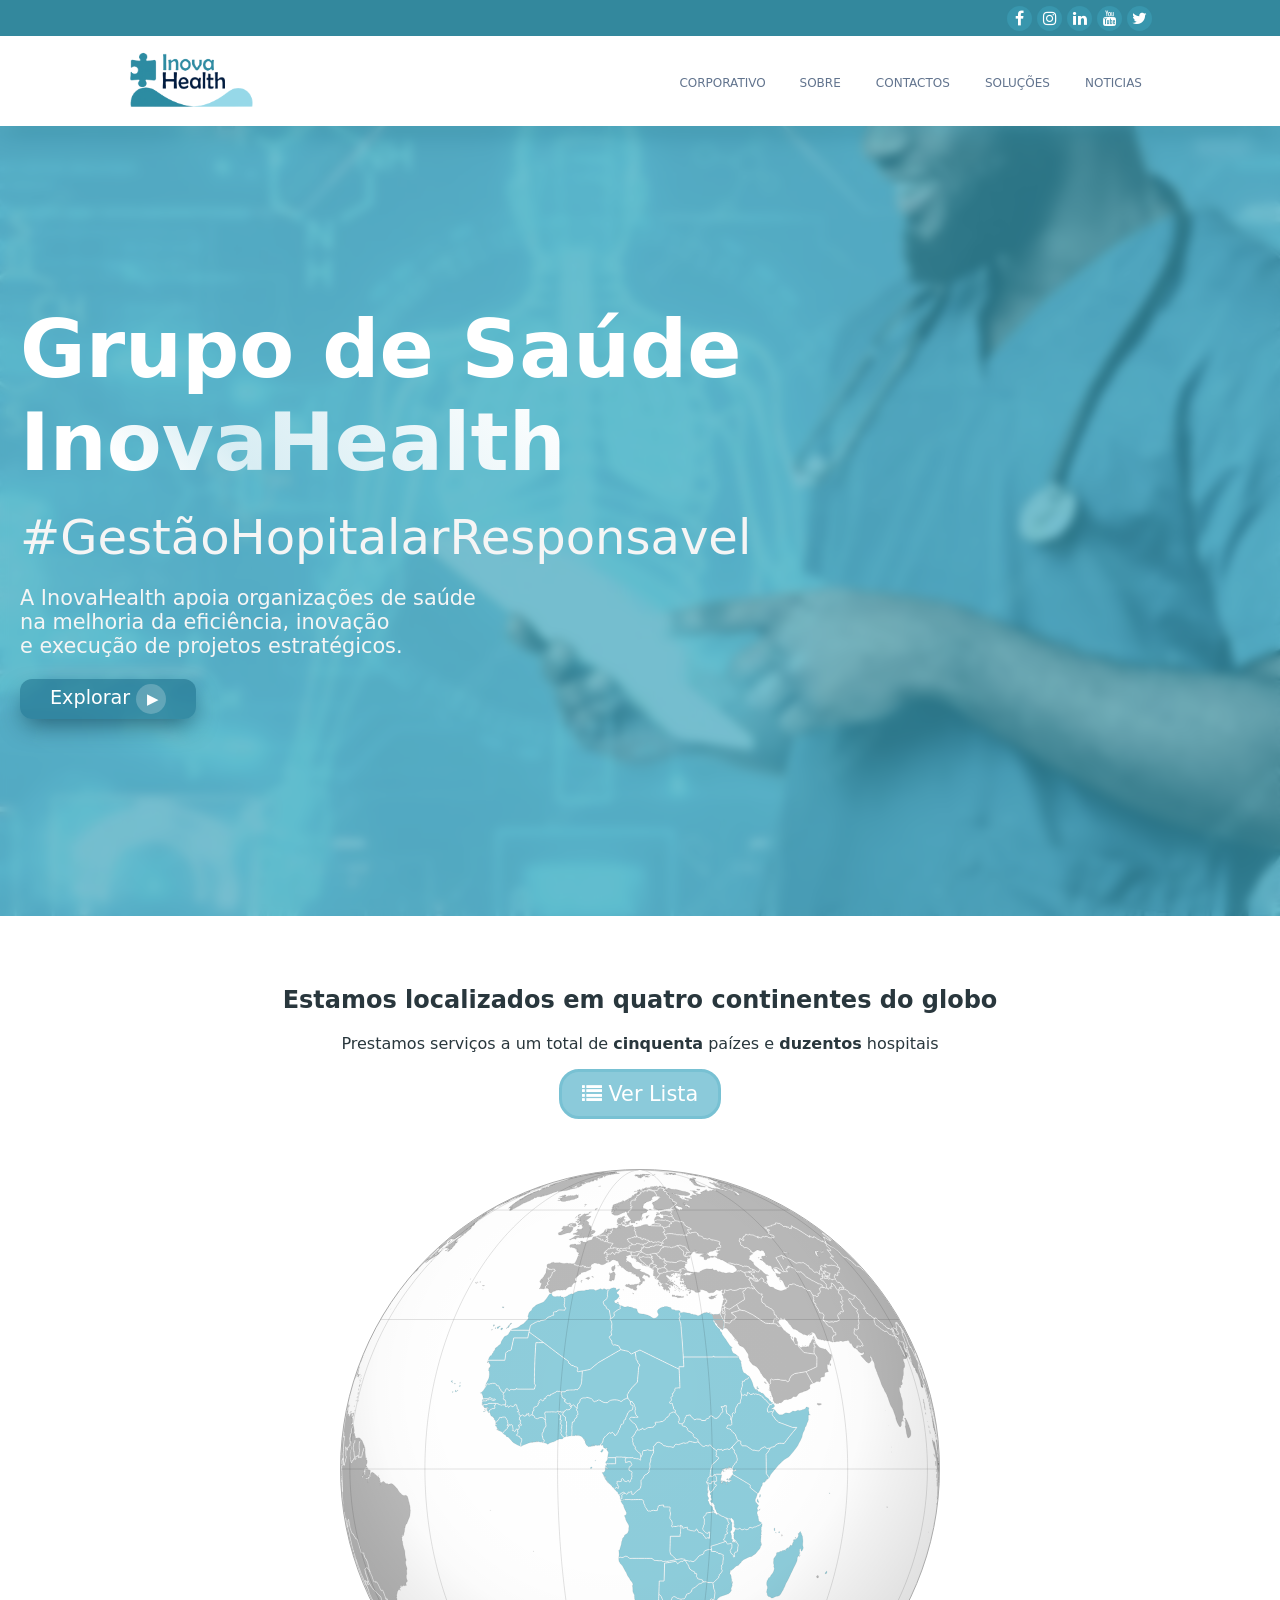
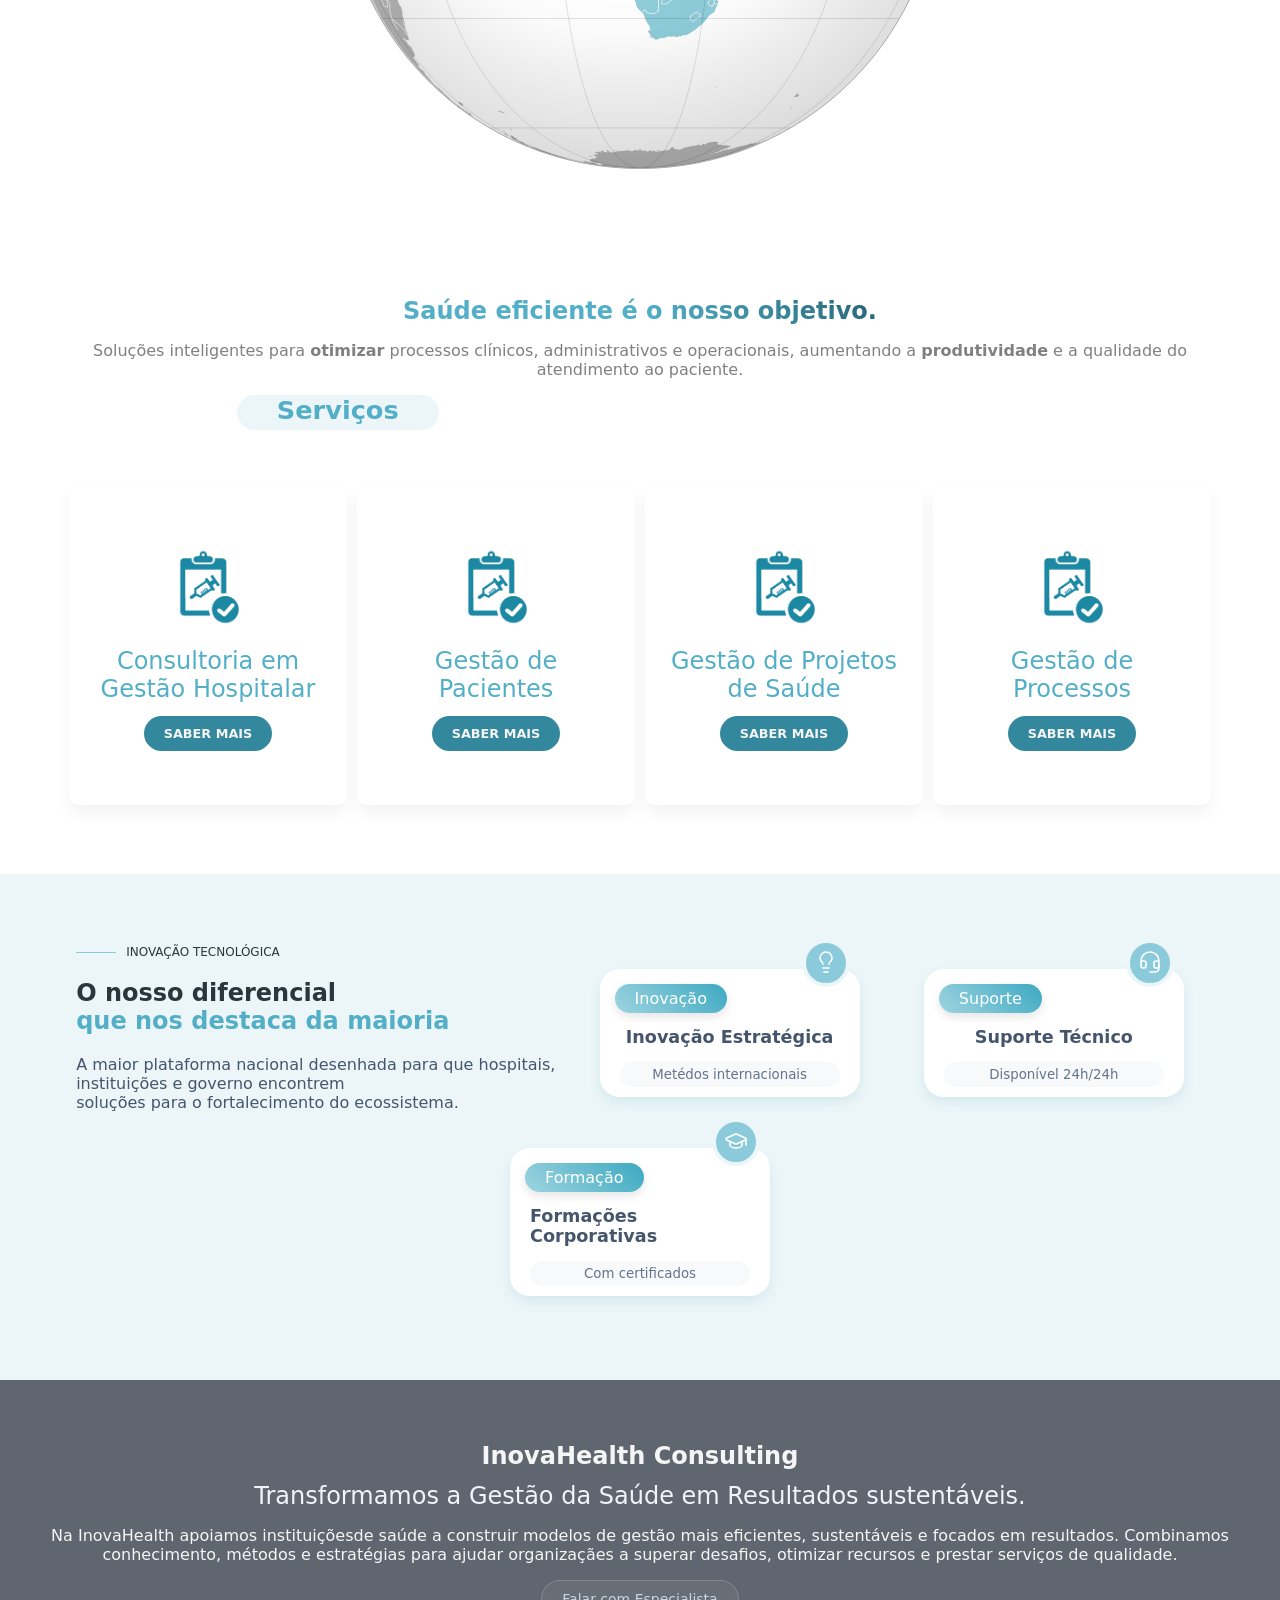
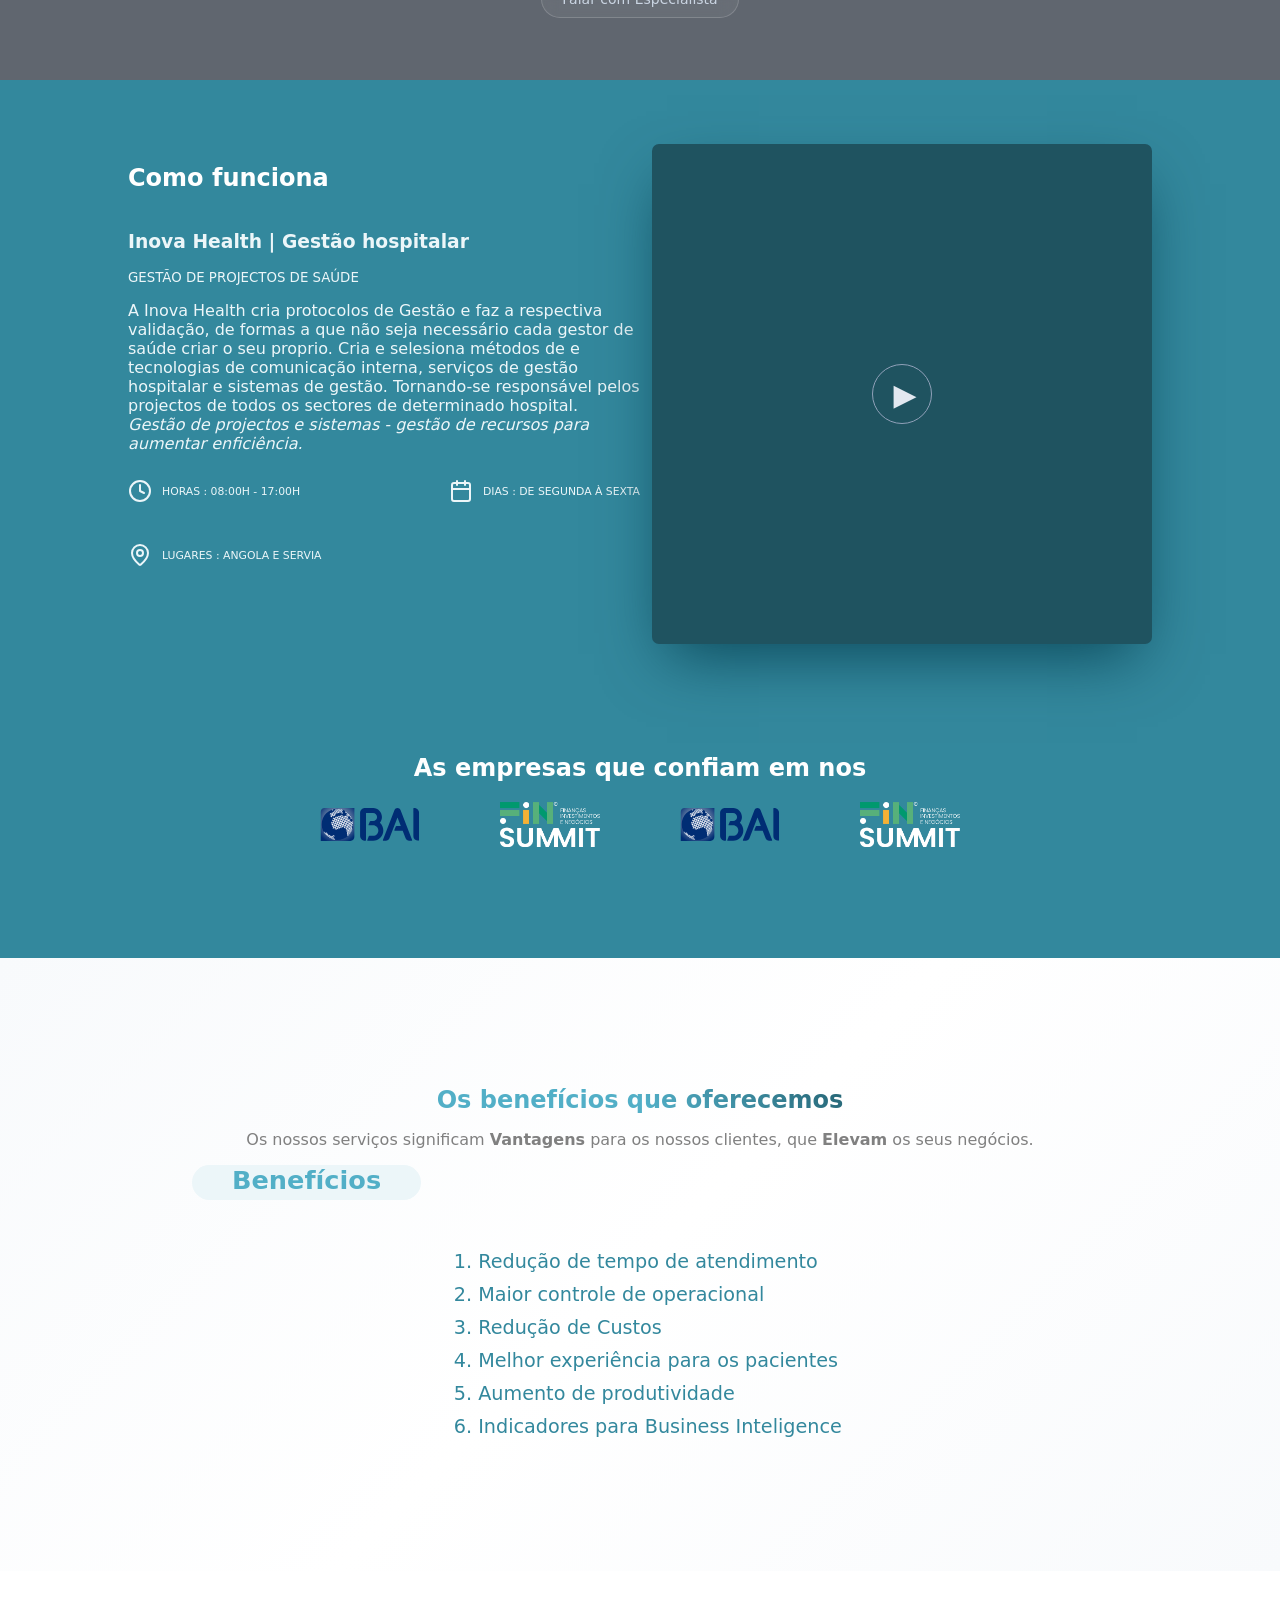
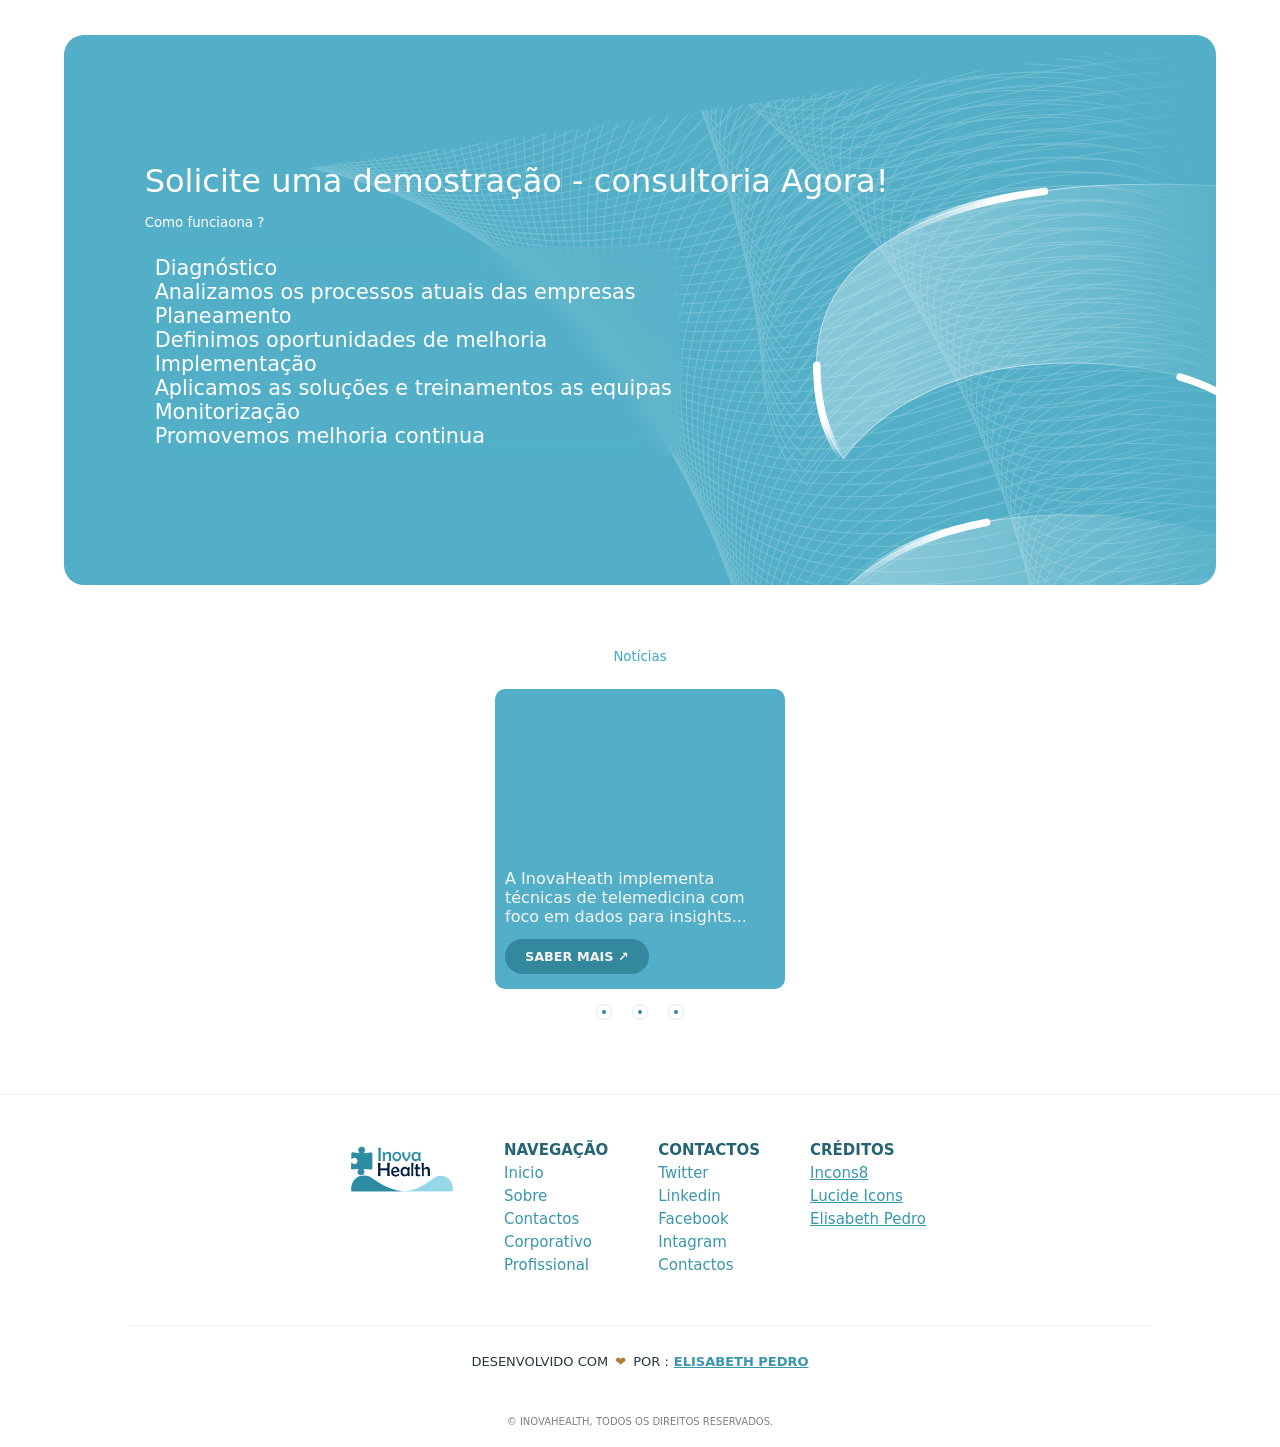
==== commit 336bc661: "..." ====
--- a/index.html
+++ b/index.html
@@ -1082,7 +1082,6 @@
             </div>
 
         </section>
-
         <!--section-- class="section section-cta">
             <div class="cta-set">
                 <div class="cta-img">
--- a/styles/index.css
+++ b/styles/index.css
@@ -283,7 +283,8 @@
   flex: 1;
   flex-direction: column;
   justify-content: end;
-  padding-bottom: 100px;
+  padding-bottom: 150px;
+  /*
   background: linear-gradient(
     180deg,
     #fff,
@@ -291,11 +292,12 @@
     var(--primaruBlue7),
     var(--primaruBlue9),
     var(--primaruBlue12)
-  );
+  );*/
 }
 .header-bottom .nav .nav-adicional a {
-  color: #fff !important;
-  font-weight: 600 !important;
+  color: var(--color-slate-600) !important;
+  font-weight: 300 !important;
+  /*color: #fff !important;*/
 }
 .header-bottom .nav .nav-adicional label {
   padding: 0 10px;
@@ -303,7 +305,7 @@
   margin-left: 10px;
   text-transform: uppercase;
   margin-top: 10px;
-  color: var(--primaruBlue1);
+  color: var(--color-slate-500);
 }
 .header-bottom .nav .nav-adicional .news-later-input {
   background-color: #fff;
@@ -312,7 +314,8 @@
   margin: 20px 5%;
   box-sizing: border-box;
   border-radius: 20px;
-  box-shadow: -1px 0px 10px 2px #1f536028;
+  box-shadow: -1px 0px 10px 2px #1f536010;
+  border: 0.5px solid rgba(226, 232, 240, 0.774);
 }
 .header-bottom .nav .nav-adicional .news-later-input input {
   width: 68%;
@@ -322,6 +325,10 @@
   overflow: hidden;
   object-fit: cover;
   margin-left: 10%;
+}
+.header-bottom .nav .nav-adicional .news-later-input input::placeholder {
+  color: var(--color-slate-400);
+  font-weight: 100;
 }
 .header-bottom .nav .nav-adicional .news-later-input button {
   height: calc(100% - 4px);
@@ -331,6 +338,7 @@
   color: var(--color-slate-600);
   background-color: var(--bg-2);
   font-weight: 600;
+  margin: 2px;
 }
 
 .header-bottom .openMenu {
@@ -1246,8 +1254,9 @@
 .section-howto .howto-txt ul {
   padding: 0;
   backdrop-filter: blur(10px);
-  padding:10px 7px;
+  padding: 10px;
   border-radius: 20px;
+  width: fit-content;
 }
 .section-howto .howto-txt ul li {
   font-size: 1.3rem;
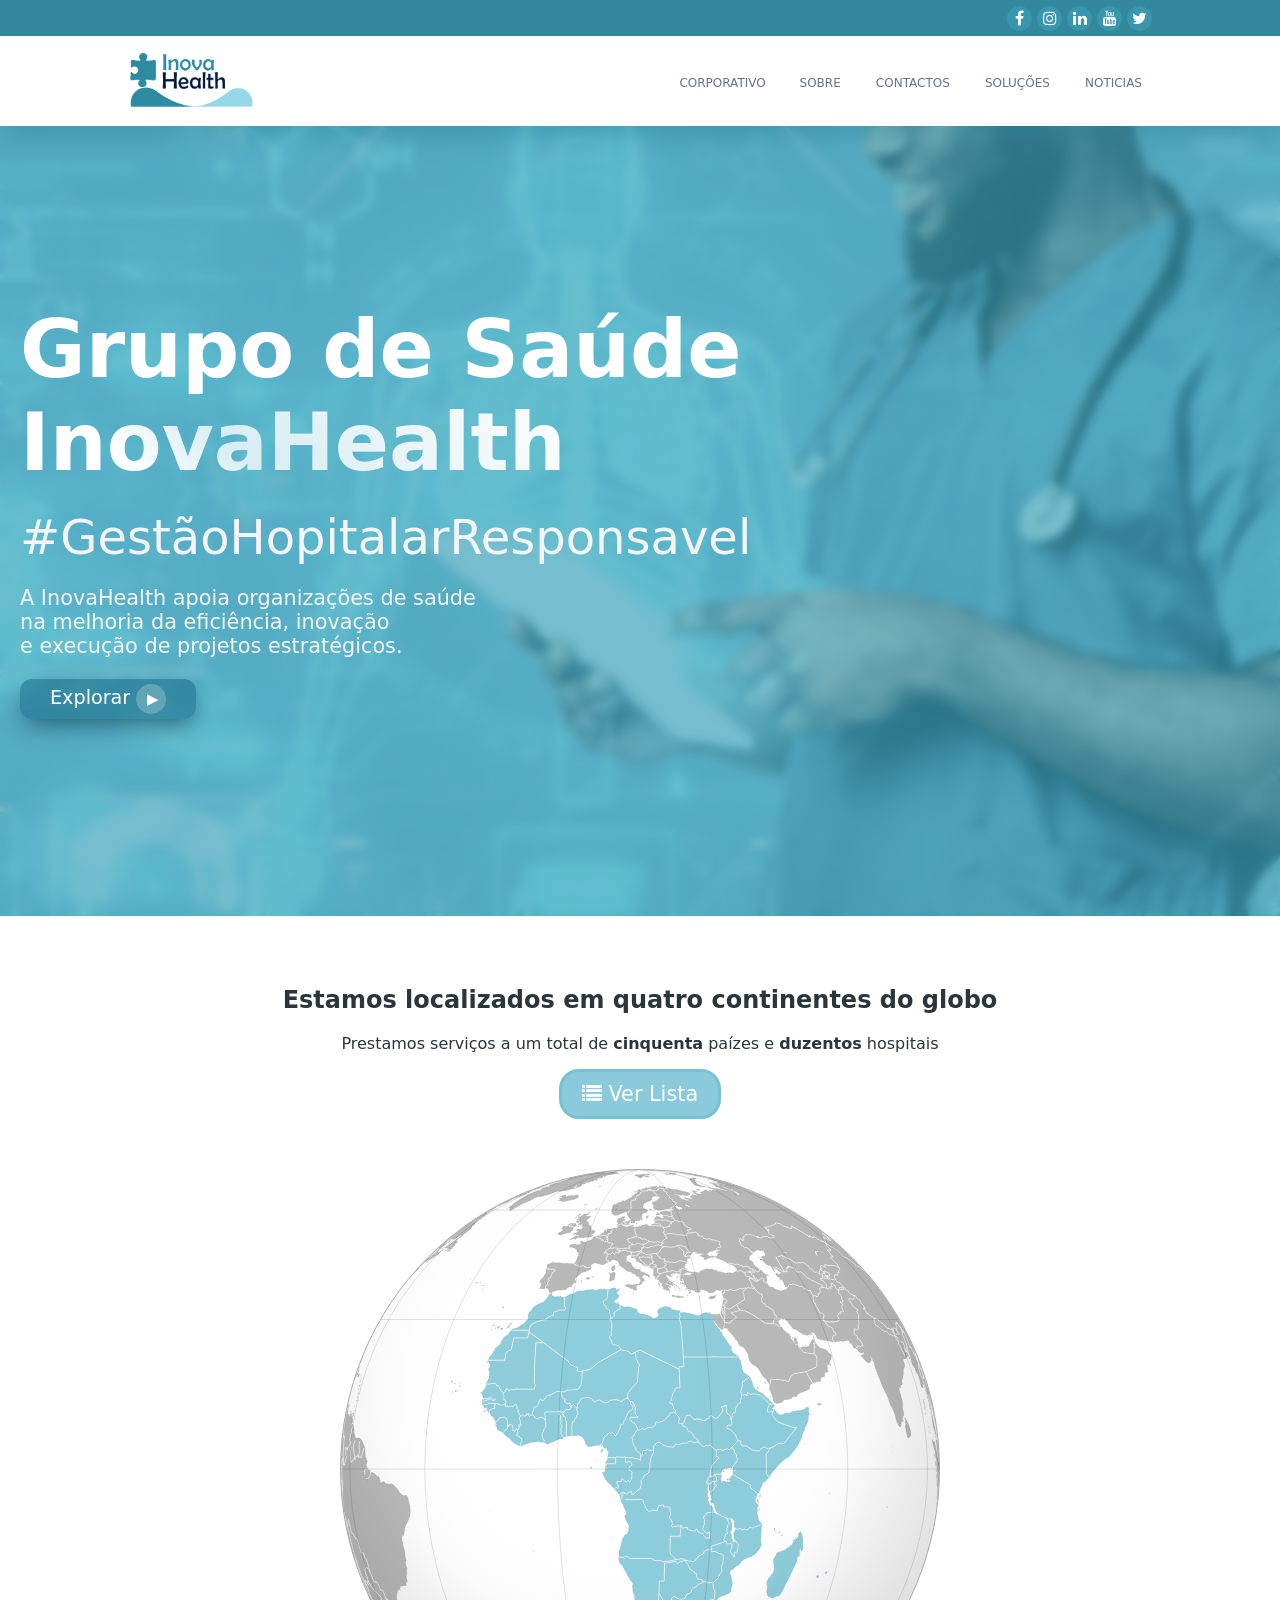
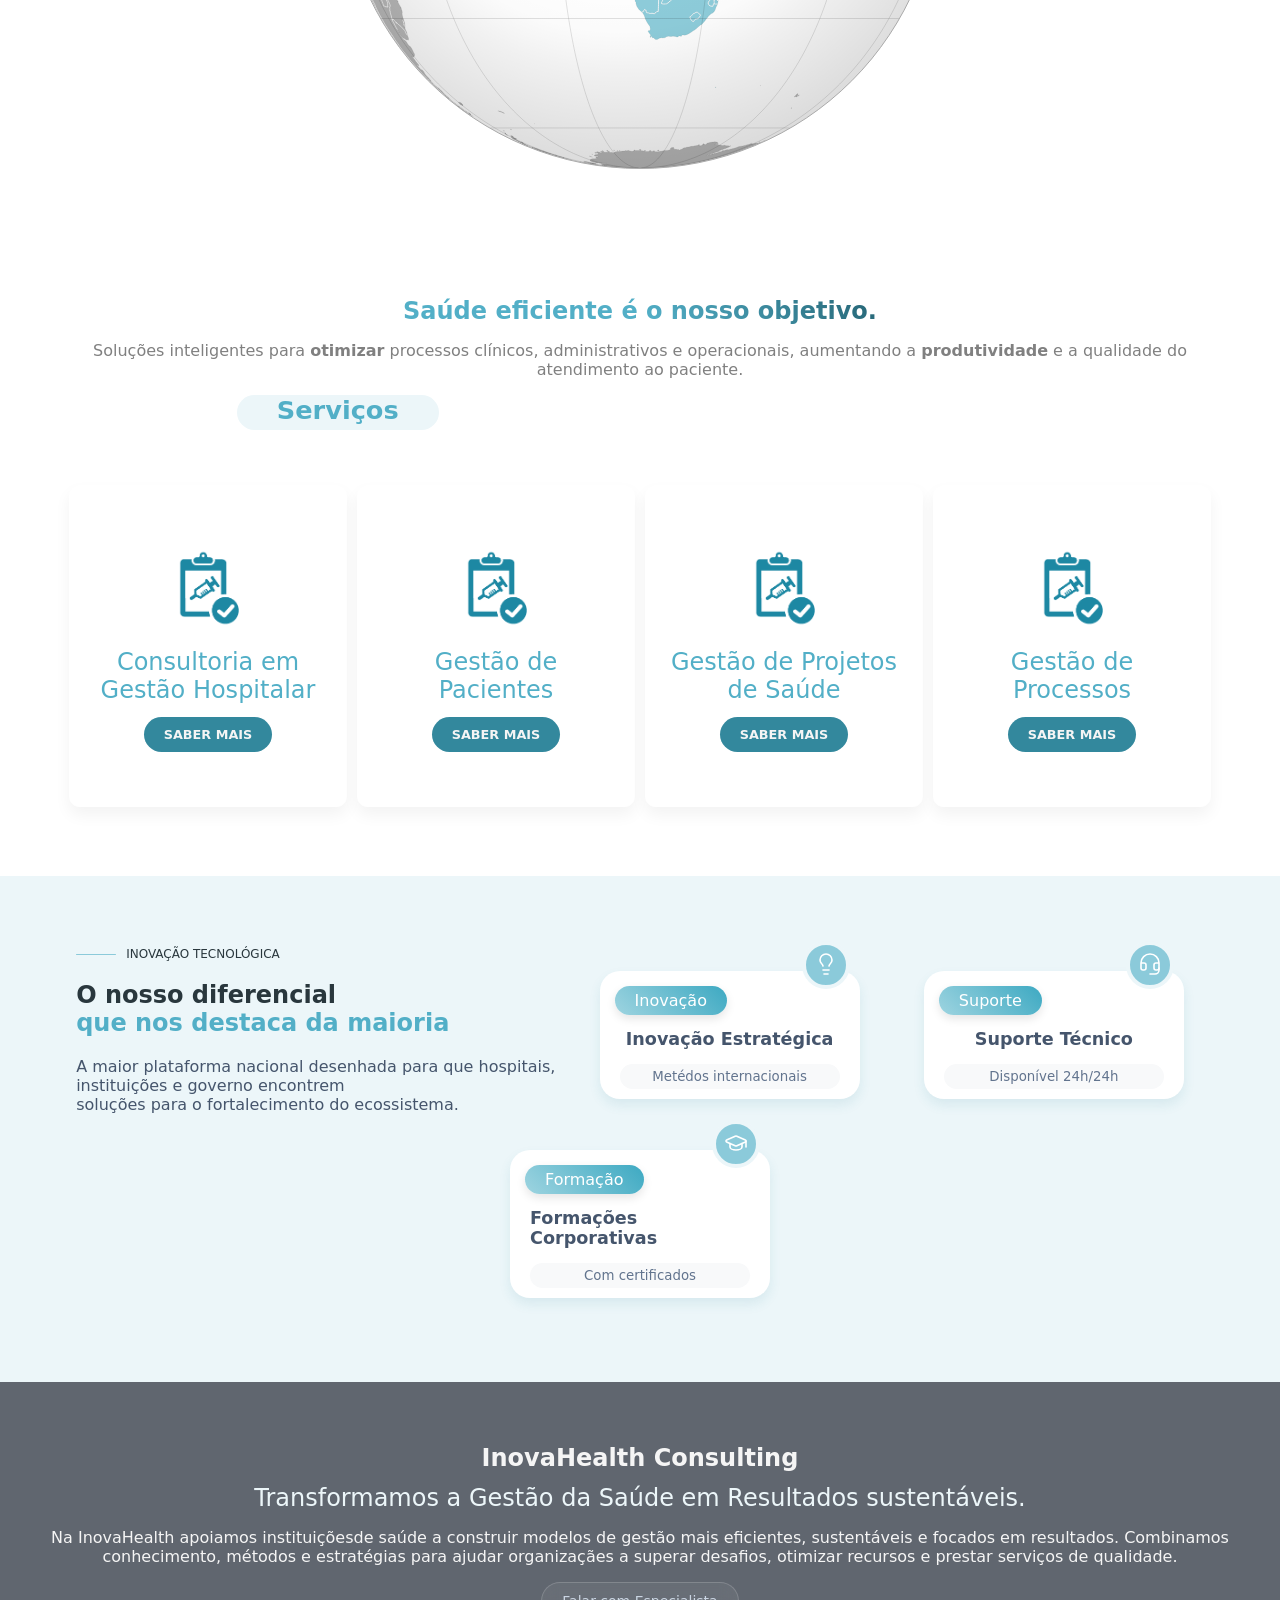
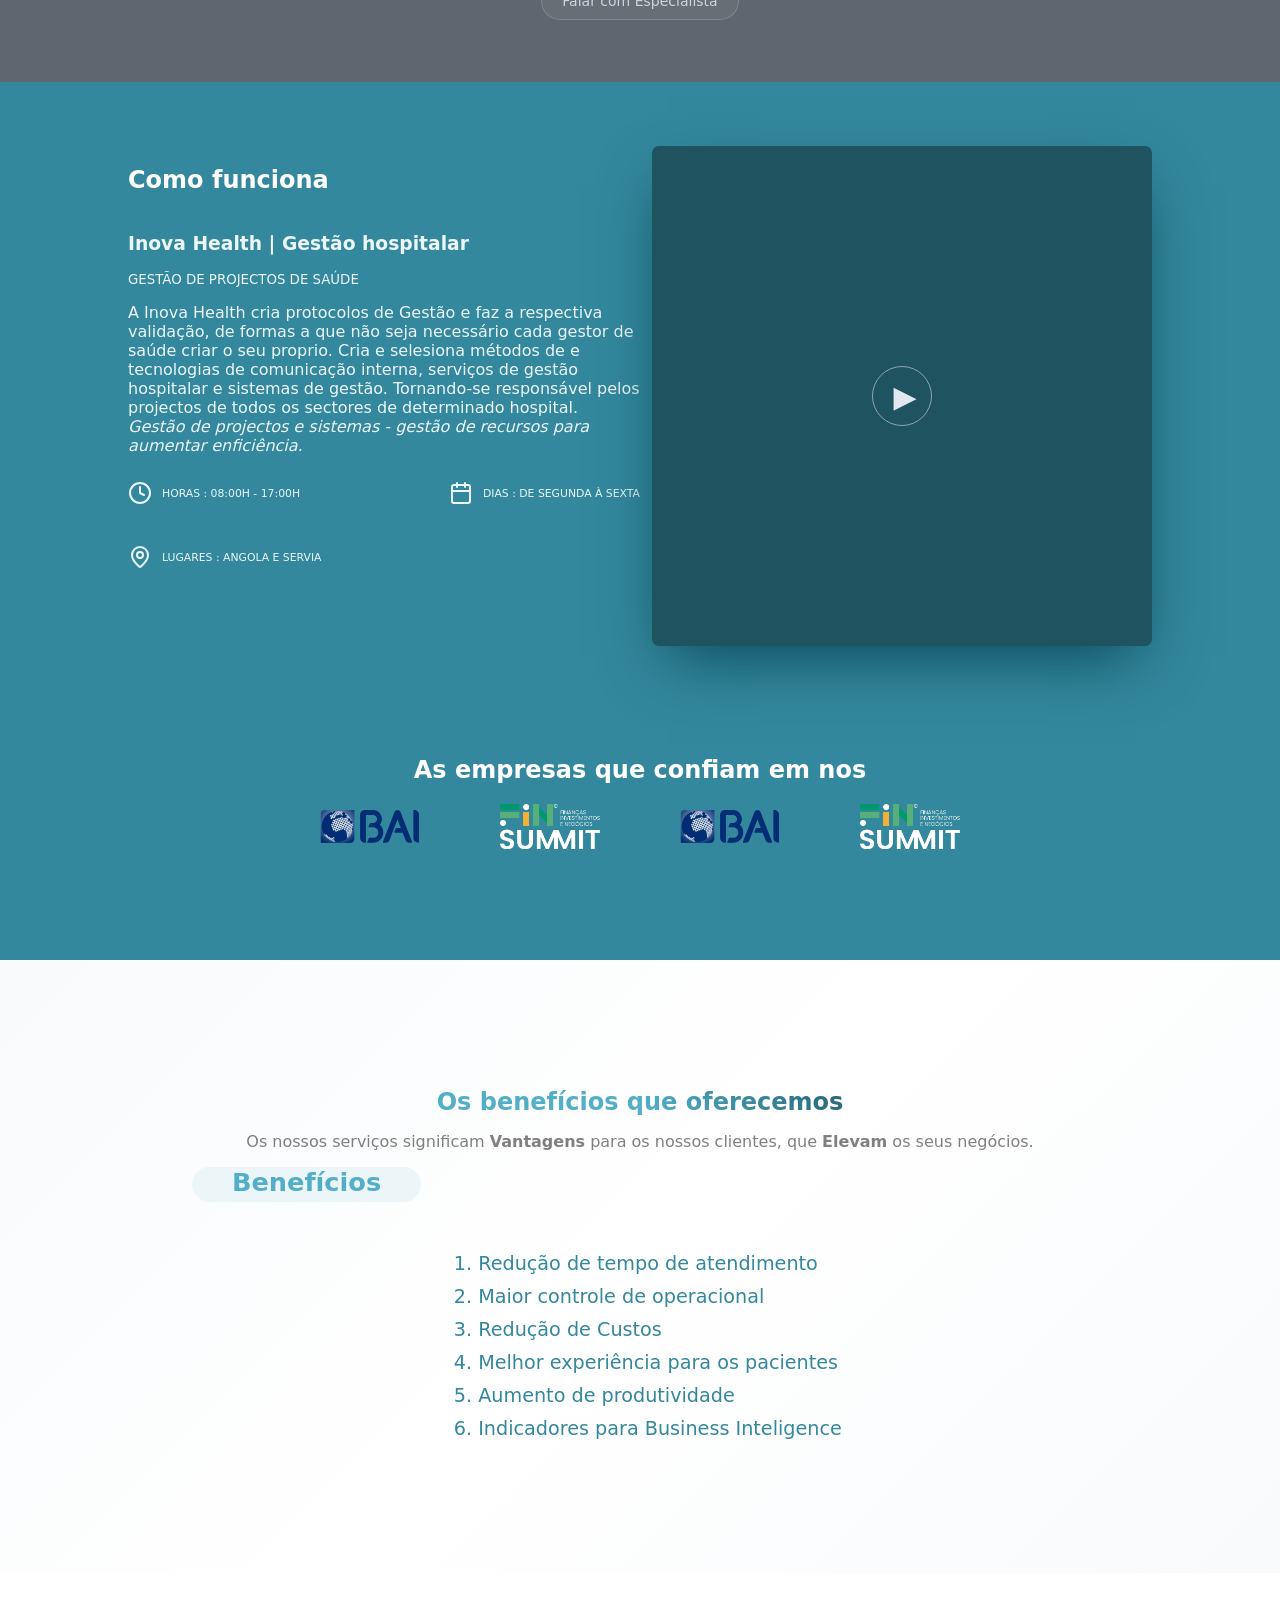
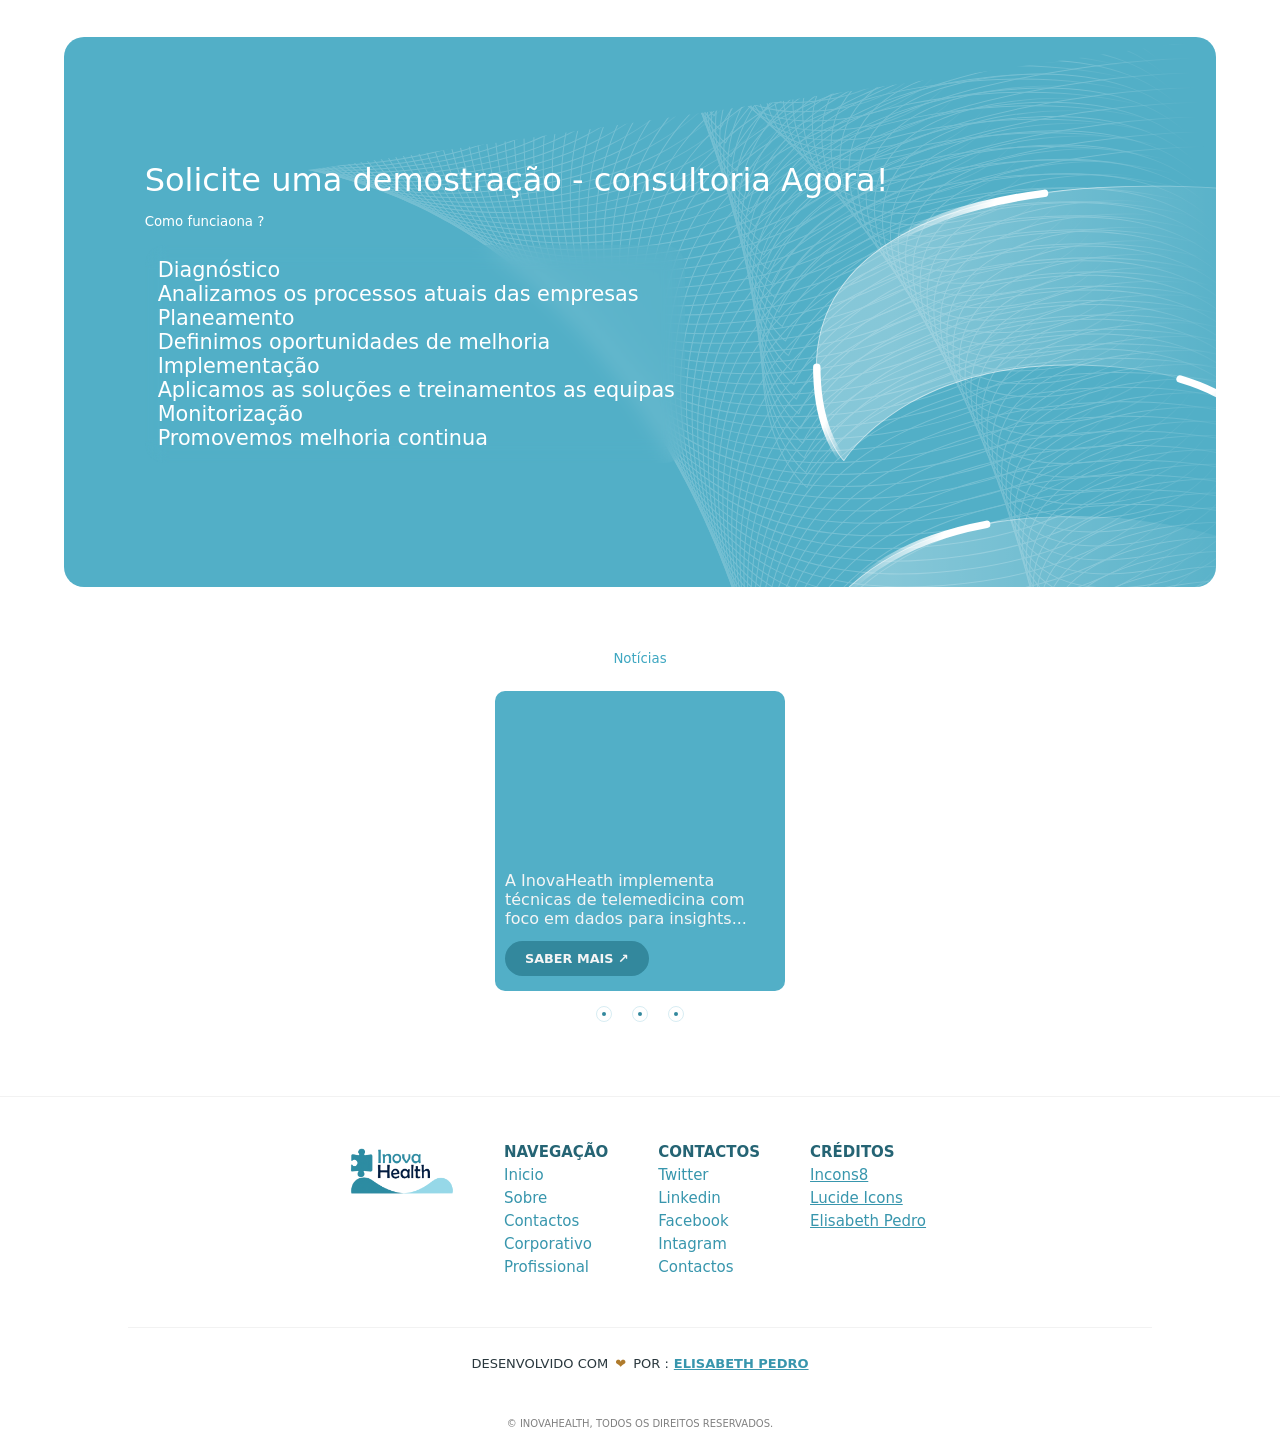
==== commit ef8f40b7: "..." ====
--- a/index.html
+++ b/index.html
@@ -1046,7 +1046,7 @@
 
 
             <div class="section-servicos-set">
-                <div class="section-servicos-iten">
+                <div class="section-servicos-iten animado">
                     <span class="servicos-iten-icon">
                         <img src="./assets/images/servico1.png" alt="">
                     </span>
@@ -1054,7 +1054,7 @@
                     <span class="servicos-iten-nome"> Consultoria em Gestão Hospitalar</span>
                     <span class="servicos-iten-btn"> <a href="sobre.html#faqs">Saber mais</a> </span>
                 </div>
-                <div class="section-servicos-iten">
+                <div class="section-servicos-iten animado">
                     <span class="servicos-iten-icon">
                         <img src="./assets/images/servico1.png" alt="">
                     </span>
@@ -1063,7 +1063,7 @@
                     <span class="servicos-iten-nome"> Gestão de Pacientes</span>
                     <span class="servicos-iten-btn"> <a href="sobre.html#faqs">Saber mais</a> </span>
                 </div>
-                <div class="section-servicos-iten">
+                <div class="section-servicos-iten animado">
                     <span class="servicos-iten-icon">
                         <img src="./assets/images/servico1.png" alt="">
                     </span>
@@ -1071,7 +1071,7 @@
                     <span class="servicos-iten-nome"> Gestão de Projetos de Saúde </span>
                     <span class="servicos-iten-btn"> <a href="sobre.html#faqs">Saber mais</a> </span>
                 </div>
-                <div class="section-servicos-iten">
+                <div class="section-servicos-iten animado">
                     <span class="servicos-iten-icon">
                         <img src="./assets/images/servico1.png" alt="">
                     </span>
@@ -1793,8 +1793,8 @@
                                     fill="none" />
                                 <rect x="842.668" y="303.428" width="68.3044" height="68.3044" rx="34.1522"
                                     fill="url(#pattern2)" />
-                                <rect x="845.152" y="305.912" width="63.3368" height="63.3368" rx="31.6684"
-                                    stroke="fff" stroke-width="4.96759" />
+                                <rect x="845.152" y="305.912" width="63.3368" height="63.3368" rx="31.6684" stroke="fff"
+                                    stroke-width="4.96759" />
                             </g>
                             <g filter="url(#filter2_d_976_2147)">
                                 <rect x="778.988" y="588.65" width="91.0725" height="91.0725" rx="45.5363"
@@ -2508,7 +2508,8 @@
                                 xlink:href="[data-uri]" />
                             <image id="image10_976_2147" width="484" height="474"
                                 xlink:href="[data-uri]